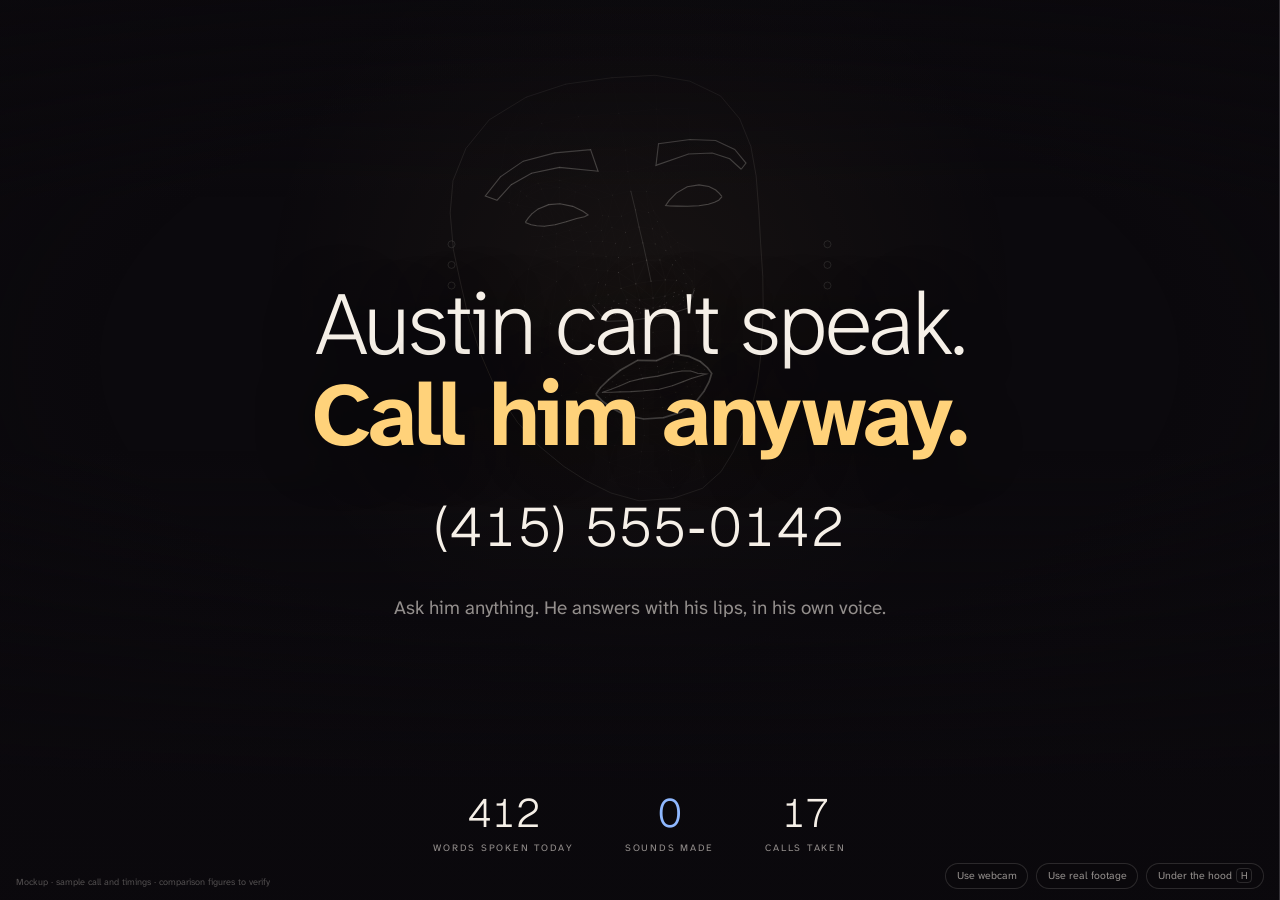
==== demo/dashboard/index.html @ f5fcdb2a "feat(call,scripts): bring the call service and dashboard into the repo; one-command launcher - call/" ====
<!doctype html><html><head><meta charset=utf8><meta name=viewport content="width=device-width,initial-scale=1"></head><body><title>Reclaim Call Console</title>
<meta name="claude:viewport-fit-sides" content="cover">
<link rel="preconnect" href="https://fonts.googleapis.com">
<link rel="preconnect" href="https://fonts.gstatic.com" crossorigin>
<link rel="stylesheet" href="https://fonts.googleapis.com/css2?family=Atkinson+Hyperlegible+Next:wght@200..800&family=Geist:wght@200..600&family=Atkinson+Hyperlegible+Mono:wght@300..600&display=swap">
<style>
/* Layout: a film frame built for three distances. 5 m: idle hook. 1 m: the caller's own words, then Austin's subtitles.
   Q&A: "Under the hood" slides the film left and opens the live pipeline. Grade warms cool → clay → gold as voice returns. */
@property --grade { syntax: "<color>"; inherits: true; initial-value: rgba(143,184,255,0) }
:root {
  --bg: #0b090d;
  --sheet: #131017;
  --text: #f6f0e8;
  --muted: rgba(246,240,232,.58);
  --dim: rgba(246,240,232,.3);
  --hair: rgba(246,240,232,.14);
  --lips: #8fb8ff;
  --claude: #e3876a;
  --voice: #ffd27a;
  --f-ui: "Atkinson Hyperlegible Next", "Atkinson Hyperlegible", system-ui, sans-serif;
  --f-num: "Atkinson Hyperlegible Mono", ui-monospace, Menlo, monospace;
  --f-fig: "Geist", "Atkinson Hyperlegible Next", system-ui, sans-serif;
  color-scheme: dark;
}
* { box-sizing: border-box }
html, body { height: 100% }
body { margin: 0; background: var(--bg); color: var(--text); font-family: var(--f-ui); font-size: clamp(12px, 1.5vh, 15px); line-height: 1.4; overflow: hidden }
.lab { font-size: .72em; letter-spacing: .18em; text-transform: uppercase; color: var(--muted) }
.mono { font-family: var(--f-num) }

.shell { position: fixed; inset: 0; display: grid; grid-template-columns: minmax(0, 1fr) 0fr; transition: grid-template-columns .8s cubic-bezier(.2,.8,.2,1) }
.shell.hood { grid-template-columns: minmax(0, 1.15fr) minmax(0, 1fr) }

/* film */
.frame { position: relative; overflow: hidden; min-width: 0; transition: --grade 1.4s ease }
.frame[data-phase="listen"] { --grade: rgba(200,205,220,.1) }
.frame[data-phase="lips"] { --grade: rgba(143,184,255,.42) }
.frame[data-phase="claude"] { --grade: rgba(227,135,106,.42) }
.frame[data-phase="voice"] { --grade: rgba(255,210,122,.48) }
#mesh, #footage { position: absolute; inset: 0; width: 100%; height: 100% }
#footage { object-fit: cover; filter: grayscale(1) contrast(1.15) brightness(.62); display: none }
.frame.video #footage { display: block }
.frame.video #mesh { opacity: 0 }
.grade { display: none }
.vignette { position: absolute; inset: 0; pointer-events: none;
  background: radial-gradient(120% 90% at 50% 40%, transparent 35%, rgba(11,9,13,.55) 70%, rgba(11,9,13,.96) 100%),
              linear-gradient(to bottom, rgba(11,9,13,.6), transparent 22%, transparent 50%, rgba(11,9,13,.94) 88%); }

.hud { position: absolute; inset: 0; padding: max(3.2vh, env(safe-area-inset-top, 0px)) 3.2vw max(3.4vh, env(safe-area-inset-bottom, 0px)) max(3.2vw, env(safe-area-inset-left, 0px));
  display: grid; grid-template-rows: auto minmax(0, 1fr) auto auto; transition: opacity .8s; padding-bottom: max(6.4vh, 44px) }
.shell:not(.hood) .hud { padding-right: max(3.2vw, env(safe-area-inset-right, 0px)) }
.top { display: flex; align-items: flex-start; justify-content: space-between; gap: 2vw }
.mark { display: flex; align-items: center; gap: .55em; font-weight: 800; font-size: 1.3em }
.mark svg { width: 1.2em; height: 1.2em }
.rec { display: flex; align-items: center; gap: .6em; margin-top: .7em; font-family: var(--f-num); font-size: .9em; color: var(--muted) }
.rec i { width: .55em; height: .55em; border-radius: 50%; background: #ff5d5d; animation: blink 1.6s steps(2) infinite }
@keyframes blink { 50% { opacity: .2 } }
.sound { text-align: right; display: grid; justify-items: end; gap: .45em }
.sound .meter { display: flex; gap: 3px; align-items: flex-end; height: 2.4vh }
.sound .meter i { width: 4px; height: 3px; background: var(--dim); border-radius: 1px }
.sound b { font-family: var(--f-fig); font-variant-numeric: tabular-nums; font-weight: 250; font-size: 3.4em; line-height: .9 }

/* caller: huge and verbatim while they speak (proof it is live), then steps back */
.caller { align-self: start; margin-top: 4vh; display: grid; gap: .6em; max-width: min(22ch, 19vw); transition: max-width .8s, margin .8s; position: relative; z-index: 3 }
.caller.hero { position: absolute; left: 50%; top: 44%; transform: translate(-50%, -50%); margin: 0; text-align: center; justify-items: center }
.caller .q { font-weight: 300; line-height: 1.18; font-size: clamp(17px, 2.9vh, 30px); min-height: 2.4em; transition: font-size .8s cubic-bezier(.2,.8,.2,1), color .6s; text-wrap: balance }
.caller.hero { max-width: none; width: min(72vw, 1100px); background: radial-gradient(closest-side, rgba(11,9,13,.92), rgba(11,9,13,.6) 70%, rgba(11,9,13,0)); padding: 6vh 4vw }
.caller.hero .q { font-size: clamp(34px, min(5vw, 8.6vh), 92px); letter-spacing: -.02em }
.caller .live { color: #8fd4a8 }
.caller .ctx { border-radius: 2px; transition: color .4s, box-shadow .4s }
.caller .ctx.lit { color: var(--claude); box-shadow: 0 .12em 0 var(--claude); font-weight: 600 }

.caller { grid-row: 2 }
.base { grid-row: 4 }
.subs { grid-row: 3; transition: opacity .5s; position: relative; display: grid; gap: 1.2vh; padding-bottom: 2.6vh; min-height: 0 }
.subs .lab { color: var(--lips); transition: color .6s }
.frame[data-phase="voice"] .subs .lab { color: var(--voice) }
.cap { font-size: clamp(32px, min(5.6vw, 10vh), 112px); line-height: 1.04; letter-spacing: -.025em; display: flex; flex-wrap: wrap; gap: .04em .26em; max-width: 17ch; min-height: 1.1em; text-shadow: 0 .04em .5em rgba(0,0,0,.6) }
.shell.hood .cap { font-size: clamp(28px, min(3.6vw, 8vh), 80px) }
.w { position: relative; color: var(--text); font-weight: 250; transition: opacity .5s, color .4s, font-weight .7s cubic-bezier(.2,.8,.2,1), text-shadow .4s }
.cap.spot .w:not(.target) { opacity: .14 !important }
.w.fix { color: var(--claude) }
.w.said { color: var(--voice); text-shadow: 0 0 .5em rgba(255,210,122,.35), 0 .04em .5em rgba(0,0,0,.6) }
.reel { position: absolute; left: -.4em; bottom: 100%; margin-bottom: .2em; padding: .35em .5em; border-radius: 6px; background: rgba(11,9,13,.88); z-index: 4; display: grid; gap: .12em; font-family: var(--f-num); font-weight: 400; font-size: max(13px, .2em); letter-spacing: 0; color: var(--muted); white-space: nowrap; text-shadow: none; transition: opacity .5s }
.reel span { display: flex; justify-content: space-between; gap: 1.2em; transition: opacity .4s, color .4s }
.reel span.pick { color: var(--claude) }
.reel span.out { opacity: .25; text-decoration: line-through }
.why { font-size: clamp(14px, 2vh, 19px); color: var(--claude); min-height: 1.4em; opacity: 0; transition: opacity .5s }
.why.on { opacity: 1 }
#arc { position: absolute; inset: 0; width: 100%; height: 100%; pointer-events: none; overflow: visible; z-index: 2 }

.base { display: grid; grid-template-columns: minmax(0, 1fr) auto; gap: 3vw; align-items: end; border-top: 1px solid var(--hair); padding-top: 1.6vh }
.ribbon { height: 5.4vh; min-height: 34px; position: relative }
.ribbon canvas { position: absolute; inset: 0; width: 100%; height: 100% }
.stats { display: flex; gap: 3vw }
.shell.hood .stats { display: none }
.stat { display: grid; gap: .35em; min-width: 8.5em }
.stat b { font-family: var(--f-fig); font-variant-numeric: tabular-nums; font-weight: 300; font-size: clamp(22px, 3.8vh, 38px); line-height: 1; font-variant-numeric: tabular-nums }
.stat b small { font-size: .4em; color: var(--muted); margin-left: .3em }
.stat .vs { font-size: .78em; color: var(--muted) }
.stat .vs em { font-style: normal; color: var(--text) }
.seg { display: flex; gap: 2px; height: 3px }
.seg i { height: 100%; width: 0; transition: width .5s cubic-bezier(.2,.8,.2,1) }
.origin { position: absolute; right: 3.2vw; top: 60%; max-width: 22ch; text-align: right; font-size: clamp(13px, 1.9vh, 18px); color: var(--muted); opacity: 0; transition: opacity .8s; pointer-events: none }
.origin b { display: block; color: var(--voice); font-weight: 600 }
.origin.on { opacity: 1 }
.shell.hood .origin { display: none }

/* idle hook */
.attract { position: absolute; inset: 0; display: grid; place-content: center; text-align: center; gap: 3.2vh; padding: 0 16px; transition: opacity 1s; z-index: 5 }
.attract.off { opacity: 0; pointer-events: none }
.attract h1 { margin: 0; font-weight: 250; font-size: clamp(40px, min(7vw, 11vh), 132px); line-height: 1.02; letter-spacing: -.03em; text-wrap: balance; text-shadow: 0 .05em .6em rgba(0,0,0,.7) }
.attract h1 b { font-weight: 700; color: var(--voice) }
.attract .tel { font-family: var(--f-fig); font-variant-numeric: tabular-nums; font-weight: 300; font-size: clamp(26px, 6vh, 64px); letter-spacing: .04em }
.attract p { margin: 0; color: var(--muted); font-size: clamp(14px, 2.1vh, 20px) }
.today { position: absolute; left: 50%; bottom: 5vh; transform: translateX(-50%); display: flex; gap: 4vw; white-space: nowrap }
.today div { display: grid; justify-items: center }
.today b { font-family: var(--f-fig); font-variant-numeric: tabular-nums; font-weight: 300; font-size: clamp(24px, 4.4vh, 44px) }
.today .z b { color: var(--lips) }
.frame.attracting .hud, .frame.ending .hud { opacity: 0 }

/* end-of-call card */
.end { position: absolute; inset: 0; z-index: 6; display: grid; align-content: center; justify-items: start; gap: 3.6vh; padding: 0 8vw; background: rgba(11,9,13,.88); backdrop-filter: blur(6px); transition: opacity .9s }
.end.off { opacity: 0; pointer-events: none }
.end h2 { margin: 0; font-weight: 250; font-size: clamp(30px, min(4.6vw, 8vh), 84px); letter-spacing: -.025em; line-height: 1.05; max-width: 18ch; text-wrap: balance }
.end h2 b { font-weight: 700; color: var(--voice) }
.totals { display: grid; grid-template-columns: repeat(4, auto); gap: 1vh 5vw }
.totals div { display: grid; gap: .3em }
.totals b { font-family: var(--f-fig); font-variant-numeric: tabular-nums; font-weight: 300; font-size: clamp(26px, 5vh, 52px); line-height: 1 }
.totals .z b { color: var(--lips) }
.totals .c b { color: var(--claude) }
.script { display: grid; gap: .8vh; font-size: clamp(14px, 2vh, 20px); max-width: 70ch }
.script p { margin: 0; color: var(--muted) }
.script p b { color: var(--voice); font-weight: 400 }
.script p em { font-style: normal; color: var(--claude) }

/* under the hood */
.sheet { min-width: 0; overflow: hidden; background: var(--sheet); border-left: 1px solid var(--hair) }
.sheet .in { height: 100%; overflow: auto; padding: max(3.2vh, env(safe-area-inset-top, 0px)) max(2.6vw, env(safe-area-inset-right, 0px)) 3vh 2.6vw; display: grid; gap: 2.6vh; align-content: start; min-width: 460px }
.sheet h3 { margin: 0; font-size: 1.25em; font-weight: 700; display: flex; justify-content: space-between; align-items: baseline; gap: 1em }
.sheet h3 span { font-weight: 400; font-size: .7em; color: var(--muted) }
.pipe { display: grid; grid-template-columns: repeat(5, minmax(0, 1fr)); gap: 0; position: relative }
.node { display: grid; gap: .3em; padding: 1.2vh .8vw; border-top: 2px solid var(--hair); transition: border-color .3s }
.node.on { border-color: var(--c) }
.node b { font-size: .95em; font-weight: 600 }
.node span { font-size: .75em; color: var(--muted) }
.node .ms { font-family: var(--f-num); font-size: 1.35em; color: var(--text) }
.block { display: grid; gap: 1vh }
.block .lab { color: var(--dim) }
.nb { display: grid; gap: .5vh; font-family: var(--f-num); font-size: .92em }
.nb div { display: grid; grid-template-columns: 1fr auto; gap: 1em; padding: .45em .7em; border-radius: 6px; background: rgba(246,240,232,.03) }
.nb div:first-child { background: rgba(143,184,255,.09) }
.nb em { font-style: normal; color: var(--muted) }
.io { display: grid; grid-template-columns: 1fr 1fr; gap: 1vw }
pre { margin: 0; font-family: var(--f-num); font-size: .8em; line-height: 1.5; color: var(--muted); background: rgba(246,240,232,.03); border-radius: 8px; padding: .9em 1em; white-space: pre-wrap; word-break: break-word }
pre:empty::before { content: "Waiting for this step"; color: var(--dim) }
pre .k { color: var(--text) }
pre .c { color: var(--claude) }
pre .v { color: var(--voice) }
pre .l { color: var(--lips) }
.emg { display: grid; grid-template-columns: repeat(2, 1fr); gap: 1vh 1vw }
.emg div { display: grid }
.emg label { font-size: .72em; color: var(--muted) }
.emg canvas { width: 100%; height: 3vh; min-height: 22px }

.ctrl { position: fixed; right: max(16px, env(safe-area-inset-right, 0px)); bottom: max(1.2vh, env(safe-area-inset-bottom, 0px)); z-index: 10; display: flex; gap: .6em; align-items: center }
.ctrl button, .ctrl label { font: inherit; font-size: .78em; color: var(--muted); background: rgba(11,9,13,.6); border: 1px solid var(--hair); border-radius: 999px; padding: .45em 1em; cursor: pointer }
.ctrl button:hover, .ctrl label:hover { color: var(--text) }
.ctrl button:focus-visible, .ctrl input:focus-visible + label { outline: 2px solid var(--lips); outline-offset: 2px }
.ctrl kbd { font-family: var(--f-num); border: 1px solid var(--hair); border-radius: 4px; padding: 0 .35em; margin-left: .4em }
.ctrl input { position: absolute; opacity: 0; width: 1px; height: 1px }
.campv { position: fixed; left: max(3.2vw, env(safe-area-inset-left, 0px)); top: 36vh; width: min(13vw, 200px); aspect-ratio: 4 / 3; object-fit: cover; border-radius: 10px; border: 1px solid var(--hair); transform: scaleX(-1); z-index: 10; background: #000; box-shadow: 0 0 0 1px rgba(143,212,168,.35) }
.ctrl .on { color: #8fd4a8; border-color: rgba(143,212,168,.5) }
.fine { position: fixed; left: max(16px, env(safe-area-inset-left, 0px)); bottom: max(1.2vh, env(safe-area-inset-bottom, 0px)); z-index: 10; font-size: .68em; color: var(--dim) }

@media (max-width: 860px) {
  body { overflow: auto } .shell { position: relative; min-height: 100%; grid-template-columns: minmax(0, 1fr) !important; grid-template-rows: 100vh auto }
  .shell:not(.hood) .sheet { display: none }
  .sheet .in { min-width: 0 } .pipe { grid-template-columns: repeat(2, minmax(0, 1fr)) } .io { grid-template-columns: minmax(0, 1fr) }
  .base { grid-template-columns: minmax(0, 1fr) } .stats { gap: 18px; flex-wrap: wrap } .origin { display: none }
  .totals { grid-template-columns: repeat(2, auto) } .today { gap: 24px }
  .ctrl { position: absolute } .fine { display: none }
}
@media (prefers-reduced-motion: reduce) { * { transition: none !important; animation: none !important } }
</style>

<div class="shell" id="shell">
  <div class="frame attracting" id="frame" data-phase="voice">
    <canvas id="mesh"></canvas>
    <video id="footage" muted loop playsinline></video>
    <div class="grade"></div>
    <div class="vignette"></div>

    <div class="hud">
      <div class="top">
        <div>
          <div class="mark"><svg viewBox="0 0 26 26" aria-hidden="true"><path d="M3 13c3-5 6-5 10 0s7 5 10 0" fill="none" stroke="#8fb8ff" stroke-width="2.4" stroke-linecap="round"/><path d="M3 13c3 5 6 5 10 0" fill="none" stroke="#ffd27a" stroke-width="2.4" stroke-linecap="round"/></svg>Reclaim</div>
          <div class="rec"><i></i><span>LIVE CALL</span><span id="clock">00:00</span></div>
        </div>
        <div class="sound"><span class="lab">Sound from Austin</span><div class="meter" id="meter"></div><b>0</b></div>
      </div>

      <div class="caller" id="caller"><span class="lab" id="callerLab">You, on the phone</span><div class="q" id="q"></div></div>

      <div class="subs" id="subs">
        <span class="lab" id="subLab">Austin, read from his lips</span>
        <div class="cap" id="cap"></div>
        <div class="why" id="why"></div>
        <svg id="arc"><path id="arcPath" fill="none" stroke="#e3876a" stroke-width="1.5" stroke-linecap="round"/></svg>
      </div>

      <div class="base">
        <div class="ribbon"><canvas id="ribbon"></canvas></div>
        <div class="stats">
          <div class="stat"><span class="lab">Latency</span><b id="lat">–<small>ms</small></b><div class="seg" id="seg"><i style="background:var(--lips)"></i><i style="background:var(--claude)"></i><i style="background:var(--voice)"></i><i style="background:var(--muted)"></i></div></div>
          <div class="stat"><span class="lab">Reply gap</span><b id="gap">–<small>s</small></b><span class="vs">typing device <em>~30 s</em></span></div>
          <div class="stat"><span class="lab">Words / min</span><b id="wpm">–</b><span class="vs">eye-gaze <em>~12</em></span></div>
        </div>
      </div>
    </div>

    <div class="origin" id="origin"><b>This is his own voice.</b>Rebuilt by Cartesia from 14 seconds of a 2019 birthday video.</div>

    <div class="attract" id="attract">
      <h1>Austin can't speak.<br><b>Call him anyway.</b></h1>
      <div class="tel">(415) 555‑0142</div>
      <p>Ask him anything. He answers with his lips, in his own voice.</p>
    </div>
    <div class="today" id="today"><div><b id="todayWords">412</b><span class="lab">words spoken today</span></div><div class="z"><b>0</b><span class="lab">sounds made</span></div><div><b id="todayCalls">17</b><span class="lab">calls taken</span></div></div>

    <div class="end off" id="end">
      <span class="lab">Call ended · <span id="endTime">01:12</span></span>
      <h2>You just talked with Austin for a minute. <b>He never made a sound.</b></h2>
      <div class="totals">
        <div><b id="eWords">0</b><span class="lab">words spoken</span></div>
        <div class="z"><b>0</b><span class="lab">sounds made</span></div>
        <div class="c"><b id="eFix">0</b><span class="lab">words chosen by Claude</span></div>
        <div><b id="eGap">–</b><span class="lab">avg reply, seconds</span></div>
      </div>
      <div class="script" id="eScript"></div>
    </div>
  </div>

  <aside class="sheet" id="sheet" aria-label="Under the hood">
    <div class="in">
      <h3>Under the hood <span>same call, live</span></h3>
      <div class="pipe" id="pipe">
        <div class="node" style="--c:var(--text)"><b>Phone</b><span>Twilio · Cartesia Ink</span><span class="ms">–</span></div>
        <div class="node" style="--c:var(--lips)"><b>Lips</b><span>Auto-AVSR · webcam 30 fps</span><span class="ms">–</span></div>
        <div class="node" style="--c:var(--claude)"><b>Claude</b><span>question + guesses</span><span class="ms">–</span></div>
        <div class="node" style="--c:var(--voice)"><b>Voice</b><span>Cartesia Sonic · clone</span><span class="ms">–</span></div>
        <div class="node" style="--c:var(--muted)"><b>Line</b><span>back to the caller</span><span class="ms">–</span></div>
      </div>
      <div class="block"><span class="lab">Lip reader, top guesses</span><div class="nb" id="nbest"></div></div>
      <div class="io">
        <div class="block"><span class="lab">Claude gets</span><pre id="cin"></pre></div>
        <div class="block"><span class="lab">Claude returns</span><pre id="cout"></pre></div>
      </div>
      <div class="block"><span class="lab">Cartesia request</span><pre id="tts"></pre></div>
      <div class="block"><span class="lab">Face muscles · 4 EMG channels · 1 kHz</span><div class="emg" id="emg"></div></div>
    </div>
  </aside>
</div>

<video id="camPrev" class="campv" muted playsinline hidden></video>
<div class="ctrl"><button id="camBtn" type="button">Use webcam</button><input type="file" id="file" accept="video/*"><label for="file">Use real footage</label><button id="hoodBtn" type="button">Under the hood<kbd>H</kbd></button></div>
<div class="fine">Mockup · sample call and timings · comparison figures to verify</div>

<script>
(() => {
  const $ = id => document.getElementById(id);
  const reduce = matchMedia('(prefers-reduced-motion: reduce)').matches;
  const sleep = ms => new Promise(r => setTimeout(r, reduce ? Math.min(ms, 80) : ms));
  const css = n => getComputedStyle(document.documentElement).getPropertyValue(n).trim();
  const C = { lips: css('--lips'), voice: css('--voice'), claude: css('--claude'), dim: css('--dim') };
  const esc = s => s.replace(/[&<>]/g, c => ({ '&': '&amp;', '<': '&lt;', '>': '&gt;' }[c]));
  const fit = cv => { const r = cv.getBoundingClientRect(), d = Math.min(2, devicePixelRatio || 1), W = Math.max(1, Math.round(r.width * d)), H = Math.max(1, Math.round(r.height * d)); if (cv.width !== W || cv.height !== H) { cv.width = W; cv.height = H; } const x = cv.getContext('2d'); x.setTransform(d, 0, 0, d, 0, 0); x.clearRect(0, 0, r.width, r.height); return { x, w: r.width, h: r.height }; };

  const SCRIPT = [
    { q: 'Hey Austin, did you pick up your {meds} today?', raw: ['I', 'got', 'the', 'bills', 'this', 'morning.'], conf: [.95, .9, .86, .34, .82, .88],
      at: 3, alts: [['pills', .31], ['bills', .34], ['mills', .12]], pick: 'pills', why: 'You said “meds”, so Claude chose “pills”.',
      nbest: [['i got the bills this morning', -4.1], ['i got the pills this morning', -4.3], ['i got the mills this morning', -6.0]], emo: 'content', tts: 'I got the pills this morning.',
      ink: 410, lat: [312, 381, 118, 152], gap: 1.6, wpm: 58 },
    { q: 'Nice. What did you {eat} for lunch?', raw: ['A', 'bureau,', 'it', 'was', 'amazing.'], conf: [.9, .29, .88, .91, .84],
      at: 1, alts: [['burrito', .27], ['bureau', .29], ['pirate', .08]], pick: 'burrito,', why: 'You asked what he ate, so Claude chose “burrito”. He laughs.',
      nbest: [['a bureau it was amazing', -5.2], ['a burrito it was amazing', -5.4], ['a pirate it was amazing', -7.9]], emo: 'happy', tts: 'A burrito, it was amazing! [laughter]',
      ink: 380, lat: [296, 402, 109, 148], gap: 1.5, wpm: 64 },
    { q: 'Anything you want to tell your {mom}?', raw: ['Tell', 'her', 'I', 'glove', 'her.'], conf: [.87, .9, .93, .33, .89],
      at: 3, alts: [['love', .32], ['glove', .33], ['of', .1]], pick: 'love', why: 'A message for his mom, so Claude chose “love”.',
      nbest: [['tell her i glove her', -3.9], ['tell her i love her', -4.0], ['tell her i of her', -6.6]], emo: 'content', tts: 'Tell her I love her.',
      ink: 395, lat: [288, 356, 121, 150], gap: 1.4, wpm: 61 }
  ];

  const shell = $('shell'), frame = $('frame'), cap = $('cap'), q = $('q'), caller = $('caller');
  let mouth = 0, speaking = false, voicing = false, voiceAmp = 0, callStart = 0, firstVoice = true;
  const N = 360, amp = new Float32Array(N), kind = new Uint8Array(N);
  $('meter').innerHTML = '<i></i>'.repeat(14);
  const EMG = ['A0 under chin', 'A1 left chin', 'A2 right cheek', 'A3 left cheek'];
  $('emg').innerHTML = EMG.map(n => `<div><label>${n}</label><canvas></canvas></div>`).join('');
  const emgH = EMG.map(() => new Array(140).fill(0));

  const toggleHood = () => { shell.classList.toggle('hood'); $('hoodBtn').setAttribute('aria-pressed', shell.classList.contains('hood')); };
  $('hoodBtn').addEventListener('click', toggleHood);
  addEventListener('keydown', e => { if ((e.key === 'h' || e.key === 'H') && !e.metaKey && !e.ctrlKey) toggleHood(); });

  // Face: MediaPipe's canonical face mesh (468 landmarks, 898 triangles, Apache-2.0, google-ai-edge/mediapipe).
  // Live build: these vertices ARE Austin's tracked landmarks, the pose comes from the transform matrix and the
  // expression from the 52 blendshapes. Here they are animated so the mockup moves the same way.
  // Model units ~cm. x>0 is Austin's left (viewer's right, front view). y up.
  const MV = [0,-3.41,5.98,0,-1.13,7.48,0,-2.09,6.06,-0.46,0.96,6.63,0,-0.46,7.59,0,0.37,7.24,0,2.47,5.79,-4.25,2.58,3.28,0,4.02,5.28,0,4.89,5.39,0,8.26,4.48,0,-3.71,5.86,0,-3.92,5.57,0,-3.99,5.22,0,-4.54,5.40,0,-4.75,5.53,0,-5.02,5.60,0,-5.37,5.54,0,-6.15,5.07,0,-1.50,7.11,-0.42,-1.47,6.45,-7.09,5.43,0.10,-2.63,2.04,3.85,-3.20,1.99,3.80,-3.78,2.04,3.65,-4.47,2.42,3.16,-2.16,2.19,3.85,-3.21,3.22,4.12,-2.67,3.21,4.09,-3.75,3.17,3.97,-4.16,3.06,3.72,-5.06,1.93,2.78,-2.27,-7.43,4.39,-4.45,2.66,3.17,-7.21,2.26,0.07,-5.80,2.35,2.20,-2.84,-0.72,4.43,-0.71,-3.33,5.88,-0.61,-3.92,5.44,-1.43,-3.50,5.50,-1.91,-3.80,5.03,-1.13,-3.97,5.19,-1.56,-4.08,4.84,-2.65,-5,4.19,-0.43,-1.09,7.36,-0.50,-0.48,7.44,-5.25,3.88,3.36,-1.72,0.97,4.56,-1.61,-0.94,5.81,-1.65,-0.61,5.58,-4.77,-0.70,3.53,-0.48,0.30,7.10,-3.73,4.51,4.55,-4.59,4.30,4.05,-6.28,6.62,1.43,-1.22,4.14,5.11,-2.19,3.10,4,-3.10,-4.35,4.10,-6.72,-4.79,-1.75,-1.19,-1.31,5.74,-0.73,-1.59,5.83,-2.46,-4.34,4.28,-2.20,-4.30,4.16,-4.99,4.80,3.75,-1.59,-1.26,5.46,-2.64,4.52,4.92,-2.76,5.10,5.02,-3.52,8.01,3.73,-5.60,5.72,2.72,-3.06,6.57,4.53,-5.72,4.25,2.83,-6.37,4.79,1.59,-0.67,-3.69,5.74,-1.26,-3.79,5.42,-1.73,-3.95,5,-1.04,-1.46,5.66,-2.32,-4.33,4.26,-2.06,-4.48,4.52,-2.15,-4.28,4.04,-0.95,-1.04,6.51,-1.47,-4.04,4.60,-1.02,-3.99,4.93,-0.53,-3.99,5.14,-0.77,-6.10,4.99,-0.70,-5.29,5.45,-0.67,-4.95,5.51,-0.63,-4.70,5.45,-0.58,-4.52,5.34,-1.54,-4.42,4.75,-1.62,-4.48,4.81,-1.73,-4.62,4.85,-1.84,-4.83,4.82,-2.37,-3.11,4.87,-7.54,-1.05,-2.43,0,-1.72,6.60,-1.83,-4.40,4.40,-1.93,-4.41,4.50,-0.60,-2.01,5.87,-1.41,-1.71,5.24,-0.66,-1.82,5.86,-2.34,0.57,4.29,-3.33,0.10,4.11,-1.73,-0.92,5.27,-5.13,7.49,2.66,-4.54,6.32,3.68,-3.99,5.11,4.47,-2.17,-5.44,4.46,-1.40,5.01,5.32,-1.62,6.60,4.92,-1.89,8.24,4.27,-4.20,2.24,3.38,-5.73,1.41,2.43,-1.86,2.36,3.84,-4.99,3.07,3.08,-1.30,1.42,4.83,-1.31,-0.67,6.42,-6.47,0.94,1.69,-5.26,0.95,2.97,-4.43,0.72,3.52,-3.30,0.86,3.87,-2.43,1.13,4.04,-1.82,1.47,4.22,-0.56,2.31,5.57,-6.34,-0.53,1.88,-5.59,3.21,2.69,-0.24,-1.46,7.07,-1.61,0.34,4.90,-7.74,2.36,-2.01,-1.39,1.85,4.45,-1.79,-0.98,4.85,-4.67,2.66,3.08,-1.33,-0.28,6.10,-7.27,-2.89,-2.25,-1.86,2.59,3.76,-0.92,0.07,6.67,-5,-6.14,1.89,-5.09,-7.18,0.71,-7.16,-0.81,-0.07,-5.84,-5.25,0.92,-6.85,3.66,0.72,-2.41,-8.26,4.12,-0.18,-1.69,6.57,-2.10,-0.16,4.57,-6.41,2.24,1.56,-3.67,2.36,3.64,-3.18,2.29,3.78,-2.20,-4.60,4.48,-6.23,-1.94,1.66,-1.29,-9.30,4.09,-3.21,-8.53,2.80,-4.07,-7.99,1.93,0,6.55,5.03,0,-9.40,4.26,-2.72,2.32,3.78,-2.29,2.40,3.70,-2,2.50,3.69,-6.13,3.40,2.04,-2.29,2.89,3.78,-2.72,2.96,3.87,-3.18,2.96,3.88,-3.67,2.93,3.72,-4.02,2.86,3.48,-7.56,4.11,-0.99,-4.02,2.48,3.44,0,-2.52,5.93,-1.78,-2.68,5.21,-1.22,-1.18,5.95,-0.73,-2.54,5.82,0,3.27,5.24,-4.14,-7,2.67,-3.31,-7.66,3.38,-1.31,-8.64,4.70,-5.94,-6.22,-0.63,-2,2.74,3.74,-0.90,1.24,5.75,0,-8.77,4.89,-2.31,-8.97,3.61,-6.95,-2.44,-0.13,-1.10,-4.46,5.12,-1.18,-4.58,5.19,-1.26,-4.79,5.24,-1.33,-5.11,5.21,-1.55,-5.82,4.76,-1.95,-4.18,4.43,-2.12,-4.14,4.56,-2.29,-4.05,4.58,-2.85,-3.67,4.48,-5.28,-2.24,2.86,-0.95,1.91,5.20,-1.31,3.10,4.23,-1.78,2.86,3.88,-1.85,-4.10,4.25,-5.44,-4.03,2.11,-0.77,3.18,4.86,-1.94,-6.61,4.52,0,1.06,6.77,-0.52,1.58,6.15,0,1.73,6.32,-1.25,0.23,5.68,0,-7.94,5.18,0,-6.99,5.15,-1,-6.93,4.98,-3.29,-5.38,3.80,-2.31,-1.57,4.59,-2.68,-6.11,4.10,-3.83,-1.54,4.14,-2.96,-2.27,4.44,-4.39,-2.68,3.64,-1.22,-7.83,4.97,-1.54,-0.14,5.20,-3.88,-6.04,3.31,-3.08,-6.81,3.81,-3.75,-4.50,3.73,-6.09,-3.21,1.47,-4.59,-4.73,2.98,-6.58,-3.94,0.07,-3.49,-3.20,4.13,-1.26,0.80,5.31,-1.13,-0.93,6.54,-1.44,-1.14,5.91,-0.92,-0.53,7,-1.76,3.53,4.33,-2.63,3.71,4.36,-3.39,3.72,4.31,-4.08,3.68,4.08,-4.62,3.47,3.65,-5.17,2.54,2.67,-7.30,0.76,-0.05,-4.71,1.65,3.11,-4.07,1.48,3.48,-3.27,1.47,3.73,-2.53,1.62,3.87,-1.97,1.86,3.96,-1.58,2.10,4.08,-7.66,0.67,-2.44,-1.40,-1.34,5.63,-0.88,0.66,6.23,-0.77,-0.97,7.08,-0.46,-1.33,6.79,-0.75,-1.07,6.80,-1.24,-1.59,5.48,-0.39,-1.41,6.96,-0.32,-1.61,6.51,-1.64,2.56,3.86,-1.26,2.47,4.20,-1.03,2.38,4.62,-4.25,2.77,3.32,-4.53,2.91,3.34,0.46,0.96,6.63,4.25,2.58,3.28,0.42,-1.47,6.45,7.09,5.43,0.10,2.63,2.04,3.85,3.20,1.99,3.80,3.78,2.04,3.65,4.47,2.42,3.16,2.16,2.19,3.85,3.21,3.22,4.12,2.67,3.21,4.09,3.75,3.17,3.97,4.16,3.06,3.72,5.06,1.93,2.78,2.27,-7.43,4.39,4.45,2.66,3.17,7.21,2.26,0.07,5.80,2.35,2.20,2.84,-0.72,4.43,0.71,-3.33,5.88,0.61,-3.92,5.44,1.43,-3.50,5.50,1.91,-3.80,5.03,1.13,-3.97,5.19,1.56,-4.08,4.84,2.65,-5,4.19,0.43,-1.09,7.36,0.50,-0.48,7.44,5.25,3.88,3.36,1.72,0.97,4.56,1.61,-0.94,5.81,1.65,-0.61,5.58,4.77,-0.70,3.53,0.48,0.30,7.10,3.73,4.51,4.55,4.59,4.30,4.05,6.28,6.62,1.43,1.22,4.14,5.11,2.19,3.10,4,3.10,-4.35,4.10,6.72,-4.79,-1.75,1.19,-1.31,5.74,0.73,-1.59,5.83,2.46,-4.34,4.28,2.20,-4.30,4.16,4.99,4.80,3.75,1.59,-1.26,5.46,2.64,4.52,4.92,2.76,5.10,5.02,3.52,8.01,3.73,5.60,5.72,2.72,3.06,6.57,4.53,5.72,4.25,2.83,6.37,4.79,1.59,0.67,-3.69,5.74,1.26,-3.79,5.42,1.73,-3.95,5,1.04,-1.46,5.66,2.32,-4.33,4.26,2.06,-4.48,4.52,2.15,-4.28,4.04,0.95,-1.04,6.51,1.47,-4.04,4.60,1.02,-3.99,4.93,0.53,-3.99,5.14,0.77,-6.10,4.99,0.70,-5.29,5.45,0.67,-4.95,5.51,0.63,-4.70,5.45,0.58,-4.52,5.34,1.54,-4.42,4.75,1.62,-4.48,4.81,1.73,-4.62,4.85,1.84,-4.83,4.82,2.37,-3.11,4.87,7.54,-1.05,-2.43,1.83,-4.40,4.40,1.93,-4.41,4.50,0.60,-2.01,5.87,1.41,-1.71,5.24,0.66,-1.82,5.86,2.34,0.57,4.29,3.33,0.10,4.11,1.73,-0.92,5.27,5.13,7.49,2.66,4.54,6.32,3.68,3.99,5.11,4.47,2.17,-5.44,4.46,1.40,5.01,5.32,1.62,6.60,4.92,1.89,8.24,4.27,4.20,2.24,3.38,5.73,1.41,2.43,1.86,2.36,3.84,4.99,3.07,3.08,1.30,1.42,4.83,1.31,-0.67,6.42,6.47,0.94,1.69,5.26,0.95,2.97,4.43,0.72,3.52,3.30,0.86,3.87,2.43,1.13,4.04,1.82,1.47,4.22,0.56,2.31,5.57,6.34,-0.53,1.88,5.59,3.21,2.69,0.24,-1.46,7.07,1.61,0.34,4.90,7.74,2.36,-2.01,1.39,1.85,4.45,1.79,-0.98,4.85,4.67,2.66,3.08,1.33,-0.28,6.10,7.27,-2.89,-2.25,1.86,2.59,3.76,0.92,0.07,6.67,5,-6.14,1.89,5.09,-7.18,0.71,7.16,-0.81,-0.07,5.84,-5.25,0.92,6.85,3.66,0.72,2.41,-8.26,4.12,0.18,-1.69,6.57,2.10,-0.16,4.57,6.41,2.24,1.56,3.67,2.36,3.64,3.18,2.29,3.78,2.20,-4.60,4.48,6.23,-1.94,1.66,1.29,-9.30,4.09,3.21,-8.53,2.80,4.07,-7.99,1.93,2.72,2.32,3.78,2.29,2.40,3.70,2,2.50,3.69,6.13,3.40,2.04,2.29,2.89,3.78,2.72,2.96,3.87,3.18,2.96,3.88,3.67,2.93,3.72,4.02,2.86,3.48,7.56,4.11,-0.99,4.02,2.48,3.44,1.78,-2.68,5.21,1.22,-1.18,5.95,0.73,-2.54,5.82,4.14,-7,2.67,3.31,-7.66,3.38,1.31,-8.64,4.70,5.94,-6.22,-0.63,2,2.74,3.74,0.90,1.24,5.75,2.31,-8.97,3.61,6.95,-2.44,-0.13,1.10,-4.46,5.12,1.18,-4.58,5.19,1.26,-4.79,5.24,1.33,-5.11,5.21,1.55,-5.82,4.76,1.95,-4.18,4.43,2.12,-4.14,4.56,2.29,-4.05,4.58,2.85,-3.67,4.48,5.28,-2.24,2.86,0.95,1.91,5.20,1.31,3.10,4.23,1.78,2.86,3.88,1.85,-4.10,4.25,5.44,-4.03,2.11,0.77,3.18,4.86,1.94,-6.61,4.52,0.52,1.58,6.15,1.25,0.23,5.68,1,-6.93,4.98,3.29,-5.38,3.80,2.31,-1.57,4.59,2.68,-6.11,4.10,3.83,-1.54,4.14,2.96,-2.27,4.44,4.39,-2.68,3.64,1.22,-7.83,4.97,1.54,-0.14,5.20,3.88,-6.04,3.31,3.08,-6.81,3.81,3.75,-4.50,3.73,6.09,-3.21,1.47,4.59,-4.73,2.98,6.58,-3.94,0.07,3.49,-3.20,4.13,1.26,0.80,5.31,1.13,-0.93,6.54,1.44,-1.14,5.91,0.92,-0.53,7,1.76,3.53,4.33,2.63,3.71,4.36,3.39,3.72,4.31,4.08,3.68,4.08,4.62,3.47,3.65,5.17,2.54,2.67,7.30,0.76,-0.05,4.71,1.65,3.11,4.07,1.48,3.48,3.27,1.47,3.73,2.53,1.62,3.87,1.97,1.86,3.96,1.58,2.10,4.08,7.66,0.67,-2.44,1.40,-1.34,5.63,0.88,0.66,6.23,0.77,-0.97,7.08,0.46,-1.33,6.79,0.75,-1.07,6.80,1.24,-1.59,5.48,0.39,-1.41,6.96,0.32,-1.61,6.51,1.64,2.56,3.86,1.26,2.47,4.20,1.03,2.38,4.62,4.25,2.77,3.32,4.53,2.91,3.34];
  const ME = [0,11,0,37,0,72,0,164,0,267,0,302,1,4,1,19,1,44,1,45,1,274,1,275,2,94,2,97,2,141,2,164,2,326,2,370,3,51,3,195,3,196,3,197,3,236,4,5,4,45,4,275,5,45,5,51,5,195,5,275,5,281,6,122,6,168,6,196,6,197,6,351,6,419,7,25,7,33,7,110,7,163,7,246,8,9,8,55,8,168,8,193,8,285,8,417,9,55,9,107,9,151,9,285,9,336,10,108,10,109,10,151,10,337,10,338,11,12,11,72,11,302,12,13,12,38,12,72,12,268,12,302,13,14,13,38,13,82,13,87,13,268,13,312,13,317,14,15,14,86,14,87,14,316,14,317,15,16,15,85,15,86,15,315,15,316,16,17,16,84,16,85,16,314,16,315,17,18,17,84,17,314,18,83,18,84,18,200,18,313,18,314,19,44,19,94,19,125,19,274,19,354,20,60,20,79,20,99,20,238,20,242,21,54,21,71,21,139,21,162,22,23,22,26,22,153,22,154,22,231,22,232,23,24,23,144,23,145,23,153,23,230,23,231,24,110,24,144,24,229,24,230,25,31,25,33,25,110,25,130,25,226,25,228,26,112,26,154,26,155,26,232,27,28,27,29,27,159,27,223,28,56,28,158,28,159,28,222,28,223,29,30,29,159,29,160,29,223,29,224,30,160,30,161,30,224,30,225,30,247,31,35,31,111,31,117,31,226,31,228,32,140,32,170,32,194,32,201,32,208,32,211,33,130,33,246,33,247,34,116,34,127,34,139,34,143,34,162,34,227,35,111,35,124,35,143,35,156,35,226,36,100,36,101,36,129,36,142,36,203,36,205,36,206,37,39,37,72,37,164,37,167,38,41,38,72,38,73,38,82,39,40,39,72,39,73,39,92,39,165,39,167,40,73,40,74,40,92,40,184,40,185,40,186,41,42,41,73,41,74,41,81,41,82,42,74,42,80,42,81,42,183,42,184,43,57,43,91,43,106,43,146,43,202,43,212,44,45,44,125,44,220,44,237,44,241,45,51,45,134,45,220,46,53,46,63,46,70,46,113,46,124,46,225,47,100,47,114,47,120,47,121,47,126,47,217,48,49,48,64,48,102,48,115,48,131,48,219,49,102,49,129,49,131,49,198,49,209,50,101,50,117,50,118,50,123,50,187,50,205,51,134,51,195,51,236,52,53,52,65,52,66,52,105,52,222,52,223,52,224,53,63,53,105,53,224,53,225,54,68,54,71,54,103,55,65,55,107,55,193,55,221,55,222,56,157,56,158,56,189,56,190,56,221,56,222,57,61,57,146,57,185,57,186,57,212,58,132,58,172,58,177,58,215,59,75,59,166,59,219,59,235,60,75,60,79,60,99,60,166,61,76,61,146,61,185,62,76,62,77,62,78,62,95,62,96,62,183,62,191,63,68,63,70,63,104,63,105,64,98,64,102,64,129,64,219,64,235,64,240,65,66,65,107,65,222,66,69,66,105,66,107,66,108,67,69,67,103,67,104,67,109,68,70,68,71,68,103,68,104,69,104,69,105,69,108,69,109,70,71,70,124,70,156,71,139,71,156,72,73,73,74,74,184,75,99,75,166,75,235,75,240,76,77,76,146,76,183,76,184,76,185,77,90,77,91,77,96,77,146,78,95,78,191,79,166,79,218,79,238,79,239,80,81,80,88,80,95,80,183,80,191,81,82,81,88,81,178,82,87,82,178,83,84,83,182,83,200,83,201,84,85,84,181,84,182,85,86,85,180,85,181,86,87,86,179,86,180,87,178,87,179,88,89,88,95,88,96,88,178,88,179,89,90,89,96,89,179,90,91,90,96,90,179,90,180,91,106,91,146,91,180,91,181,91,182,92,165,92,186,92,206,92,216,93,132,93,137,93,177,93,234,94,125,94,141,94,354,94,370,95,96,95,191,97,98,97,99,97,141,97,164,97,167,97,240,97,242,98,129,98,165,98,167,98,203,98,240,99,240,99,242,100,101,100,119,100,120,100,126,100,142,101,118,101,119,101,205,102,129,103,104,104,105,106,182,106,202,106,204,107,108,107,151,108,109,108,151,110,144,110,163,110,228,110,229,111,116,111,117,111,143,112,133,112,155,112,232,112,233,112,243,113,124,113,130,113,225,113,226,113,247,114,121,114,128,114,174,114,188,114,217,114,245,115,131,115,218,115,219,115,220,116,117,116,123,116,143,116,227,117,118,117,123,117,228,118,119,118,228,118,229,119,120,119,229,119,230,120,121,120,230,120,231,121,128,121,231,121,232,122,168,122,188,122,193,122,196,122,245,123,137,123,147,123,187,123,227,124,156,124,226,125,141,125,241,126,142,126,198,126,209,126,217,127,162,127,227,127,234,128,232,128,233,128,244,128,245,129,142,129,203,129,209,130,226,130,247,131,134,131,198,131,220,132,177,133,155,133,173,133,243,134,198,134,220,134,236,135,136,135,138,135,150,135,169,135,192,135,210,135,214,136,138,136,150,136,172,137,147,137,177,137,227,137,234,138,172,138,192,138,215,139,143,139,156,139,162,140,149,140,170,140,171,140,176,140,208,141,241,141,242,142,209,143,156,144,145,144,160,144,161,144,163,145,153,145,159,145,160,147,177,147,187,147,192,147,213,148,152,148,171,148,176,149,150,149,169,149,170,149,176,150,169,151,336,151,337,152,171,152,175,152,377,152,396,153,154,153,158,153,159,154,155,154,157,154,158,155,157,155,173,157,158,157,173,157,190,158,159,159,160,160,161,161,163,161,246,161,247,163,246,164,167,164,267,164,326,164,393,165,167,165,203,165,206,166,218,166,219,168,193,168,351,168,417,169,170,169,210,170,210,170,211,171,175,171,176,171,208,172,215,173,190,173,243,174,188,174,196,174,198,174,217,174,236,175,199,175,208,175,396,175,428,177,213,177,215,178,179,179,180,180,181,181,182,182,194,182,201,182,204,183,184,183,191,184,185,185,186,186,212,186,216,187,192,187,205,187,207,188,196,188,245,189,190,189,193,189,221,189,244,189,245,190,243,190,244,192,207,192,213,192,214,192,215,193,221,193,245,194,201,194,204,194,211,195,197,195,248,195,281,196,197,196,236,197,248,197,419,198,209,198,217,198,236,199,200,199,208,199,428,200,201,200,208,200,313,200,421,200,428,201,208,202,204,202,210,202,211,202,212,203,206,204,211,205,206,205,207,206,207,206,216,207,214,207,216,210,211,210,212,210,214,212,214,212,216,213,215,214,216,218,219,218,220,218,237,218,239,219,235,220,237,221,222,222,223,223,224,224,225,225,247,227,234,228,229,229,230,230,231,231,232,232,233,233,243,233,244,235,240,237,239,237,241,238,239,238,241,238,242,239,241,241,242,243,244,244,245,246,247,248,281,248,419,248,456,249,255,249,263,249,339,249,390,249,466,250,290,250,309,250,328,250,458,250,462,251,284,251,301,251,368,251,389,252,253,252,256,252,380,252,381,252,451,252,452,253,254,253,373,253,374,253,380,253,450,253,451,254,339,254,373,254,449,254,450,255,261,255,263,255,339,255,359,255,446,255,448,256,341,256,381,256,382,256,452,257,258,257,259,257,386,257,443,258,286,258,385,258,386,258,442,258,443,259,260,259,386,259,387,259,443,259,444,260,387,260,388,260,444,260,445,260,467,261,265,261,340,261,346,261,446,261,448,262,369,262,395,262,418,262,421,262,428,262,431,263,359,263,466,263,467,264,345,264,356,264,368,264,372,264,389,264,447,265,340,265,353,265,372,265,383,265,446,266,329,266,330,266,358,266,371,266,423,266,425,266,426,267,269,267,302,267,393,268,271,268,302,268,303,268,312,269,270,269,302,269,303,269,322,269,391,269,393,270,303,270,304,270,322,270,408,270,409,270,410,271,272,271,303,271,304,271,311,271,312,272,304,272,310,272,311,272,407,272,408,273,287,273,321,273,335,273,375,273,422,273,432,274,275,274,354,274,440,274,457,274,461,275,281,275,363,275,440,276,283,276,293,276,300,276,342,276,353,276,445,277,329,277,343,277,349,277,350,277,355,277,437,278,279,278,294,278,331,278,344,278,360,278,439,279,331,279,358,279,360,279,420,279,429,280,330,280,346,280,347,280,352,280,411,280,425,281,363,281,456,282,283,282,295,282,296,282,334,282,442,282,443,282,444,283,293,283,334,283,444,283,445,284,298,284,301,284,332,285,295,285,336,285,417,285,441,285,442,286,384,286,385,286,413,286,414,286,441,286,442,287,291,287,375,287,409,287,410,287,432,288,361,288,397,288,401,288,435,289,305,289,392,289,439,289,455,290,305,290,309,290,328,290,392,291,306,291,375,291,409,292,306,292,307,292,308,292,324,292,325,292,407,292,415,293,298,293,300,293,333,293,334,294,327,294,331,294,358,294,439,294,455,294,460,295,296,295,336,295,442,296,299,296,334,296,336,296,337,297,299,297,332,297,333,297,338,298,300,298,301,298,332,298,333,299,333,299,334,299,337,299,338,300,301,300,353,300,383,301,368,301,383,302,303,303,304,304,408,305,328,305,392,305,455,305,460,306,307,306,375,306,407,306,408,306,409,307,320,307,321,307,325,307,375,308,324,308,415,309,392,309,438,309,458,309,459,310,311,310,318,310,324,310,407,310,415,311,312,311,318,311,402,312,317,312,402,313,314,313,406,313,421,314,315,314,405,314,406,315,316,315,404,315,405,316,317,316,403,316,404,317,402,317,403,318,319,318,324,318,325,318,402,318,403,319,320,319,325,319,403,320,321,320,325,320,403,320,404,321,335,321,375,321,404,321,405,321,406,322,391,322,410,322,426,322,436,323,361,323,366,323,401,323,454,324,325,324,415,326,327,326,328,326,370,326,393,326,460,326,462,327,358,327,391,327,393,327,423,327,460,328,460,328,462,329,330,329,348,329,349,329,355,329,371,330,347,330,348,330,425,331,358,332,333,333,334,335,406,335,422,335,424,336,337,337,338,339,373,339,390,339,448,339,449,340,345,340,346,340,372,341,362,341,382,341,452,341,453,341,463,342,353,342,359,342,445,342,446,342,467,343,350,343,357,343,399,343,412,343,437,343,465,344,360,344,438,344,439,344,440,345,346,345,352,345,372,345,447,346,347,346,352,346,448,347,348,347,448,347,449,348,349,348,449,348,450,349,350,349,450,349,451,350,357,350,451,350,452,351,412,351,417,351,419,351,465,352,366,352,376,352,411,352,447,353,383,353,446,354,370,354,461,355,371,355,420,355,429,355,437,356,389,356,447,356,454,357,452,357,453,357,464,357,465,358,371,358,423,358,429,359,446,359,467,360,363,360,420,360,440,361,401,362,382,362,398,362,463,363,420,363,440,363,456,364,365,364,367,364,379,364,394,364,416,364,430,364,434,365,367,365,379,365,397,366,376,366,401,366,447,366,454,367,397,367,416,367,435,368,372,368,383,368,389,369,378,369,395,369,396,369,400,369,428,370,461,370,462,371,429,372,383,373,374,373,387,373,388,373,390,374,380,374,386,374,387,376,401,376,411,376,416,376,433,377,396,377,400,378,379,378,394,378,395,378,400,379,394,380,381,380,385,380,386,381,382,381,384,381,385,382,384,382,398,384,385,384,398,384,414,385,386,386,387,387,388,388,390,388,466,388,467,390,466,391,393,391,423,391,426,392,438,392,439,394,395,394,430,395,430,395,431,396,400,396,428,397,435,398,414,398,463,399,412,399,419,399,420,399,437,399,456,401,433,401,435,402,403,403,404,404,405,405,406,406,418,406,421,406,424,407,408,407,415,408,409,409,410,410,432,410,436,411,416,411,425,411,427,412,419,412,465,413,414,413,417,413,441,413,464,413,465,414,463,414,464,416,427,416,433,416,434,416,435,417,441,417,465,418,421,418,424,418,431,419,456,420,429,420,437,420,456,421,428,422,424,422,430,422,431,422,432,423,426,424,431,425,426,425,427,426,427,426,436,427,434,427,436,430,431,430,432,430,434,432,434,432,436,433,435,434,436,438,439,438,440,438,457,438,459,439,455,440,457,441,442,442,443,443,444,444,445,445,467,447,454,448,449,449,450,450,451,451,452,452,453,453,463,453,464,455,460,457,459,457,461,458,459,458,461,458,462,459,461,461,462,463,464,464,465,466,467];
  const TRACK = { n: 263, segs: {"quiet": [0, 51], "talk": [51, 172], "smile": [172, 263]}, fps: 15,
    p: '9P+6/qIA2P/C/0EB6P+G/6AApf9wAPQA0v/7/1kB0f9AAEYB2P/xALQAYv5GAYL/0P/KAZgAy/8tAqoAwv9TA3oA9v+g/pkA+v+G/oIA/P9y/lwAAgBK/lIAAgAm/lAABAD6/VYABwDQ/UIADQCW/fj/3v+j/yABsf+e/8UAsv1WAlj+Bv8aAdP/zf4QAcj/lv4NAbD/Uv4uAXX/NP8rAdn/eP7NAen/wv7KAfX/Qf67Ac7/Kf6eAa//Lv4DAVD/TP9T/ZL/S/5aAW3/ov0xASn+7/0vAQ7/5P74//j/uf/F/o4Ayf+F/nEAjf+q/l4Acv+O/isAp/98/lEAj/9y/iIAH/8o/rX/qf/A/zYBm//5/0sB4/26AZn/U/+gAB8AOf/P/4oAOf/z/3gAUv77/5X/n/86ACkBPv7+AR8AAv7lAeP/5/2/AuL+T//nAXMAB/+zAen/+P5t/qX/Gv6+/mL9Zf+s/3cAi/+b/4gAW/9b/rn/av9e/tD/6/0HAsP/Qf+x/2cAqf4LAlEAlv46Al8An/4qA/f/4/1rAmH/k/62AjAAy/3aAWP/u/0aAuP+v/+i/ocAmv+R/lsAgP+B/iwAdf+f/28AY/9d/sf/b/9J/ur/cf9f/tP/df/E/9AAmv9q/hMAsv9v/jEA0v9y/k0Awf+c/e//xv/Y/TcAx/8C/kcAzf8r/kAA1v9O/kMAnP9Y/gwAjP9H/g0Afv8y/hAAc/8c/gIAH//x/hUAxv0PABf95P+R/80Ai/9b/uv/fP9R/uz/kP+F/4YAWv+J/z0AjP+Q/4kAGf9/AP7/wP5OAN3/Nv/U/1MANv4DA3X/LP6VAsz/Kf4pAhMARv/3/c3/Lf88Ao8AKP++AnEAK/9FA1AAbP4VAZH/AP7UACP/T/88AdX/Cv56AXH/d/++AD4AT//o/80A0f2rANT+IP6kAFz/X/6NAJ3/xf6eAMn/FP++AOP/TP/ZAAAArf/rAJEA6v0bANv+5P1/AVD/w/+j/xgBVP9dADMAnP0+AVn9eP/xABEAOf/Q/xQANv5WAV//Uv8RALgA6P1s/yz9Tf9WAcb/dP8uAPwAgf4O/qf+j/7N/TX+xP0TAPb9Rv5u/lr+qv2yAXX+RP8Q/WX/z/+R/8cAJ/8uABIAzP0nAcj+l/4yAaz/xv4zAcL/ZP88/t3/B/6U/7/+rP+n/Ff/Ev8j/dj+1f5s/ZH+xf/CApYAJQCX/Hj/9v49Ac3/JP9KAcr/Qv9QAcX/x/2QAQz/FP+PAdf/3/6jAd3/qv6jAdP/ef6TAb3/Xv59AaP/mv3aAcr9d/46AZX/7f9C/5EASP8d/zsAYf+5/5EAoP88/4AA2f9HAY0Avv6u/eX+/v5j/SL/of/X/Kb/Vf40/sb9O/9tAc7/jf+XAJYAHADE/MT/Vv/c/CD/5f18//f9tf9S/ikApv86/igAmv8Z/isAk//z/R4Aev/C/eX/ff9p/vj/b/9u/vX/Y/90/vP/Bf+0/t//R/5r/0b/k//ZAGQAbf98AQAARv9+AeD/iP9l/u//Uf7I/tv+tP9LAVYAYv+Q/bb/1P93ABIBqP+mAMoA1f+sAOEAZ/9FAIkAFAAH/er/EQBU/e3/tf9i/df/6v4a/oP/Ef+a//3/If/N/Zn/oP6i/87/6f5R/+j/h/4z/5D/pP8Y/cv/Uf8oAFQAw/7v/Tn/B/+d/V3/v/5v/n3/IP4f/6T+if5z/jP/C/7v/gv+zv7x/sH/dP9+AGEAYv/N/9sASf+8/5QAcv/2/w8BKv/AAQ8AuP7gAREAX/7eAQEAJv7LAd3/Cv6oAa7/Gf5DAUL/q/2kAAv+Sv7oAHH/gP7XAJ//yf7cAML/D//wANX/Q/8FAeb/Zv8WAe//sf2pACP9Uv+o/3UAhf9eAMAAg//K/xIBqf+s//0AiP/B//QAZv+S/2MAsf+m/w4Bvv+X/8UAXv9QAdT/gP80Af7/l/8VAS0AUv5rAYv/JP59AYb/BgB1AAYBmgF5AQcAGACm/9MAlgKeAiH/7AA5ASkAKQE0AS4AZwE3AScAtQFhAQEAtgBEAR0AYAH9AVUAEgHvAUoAoAHzAUoAxAHZATUA7QE3Aej/8QBZ/cz/sgGRAfn/wwJwAfj+OwJnAbn/EAEPAE0AMwDP/qQALgCM/oMAbQC5/ooAlQCg/mYAWgCI/nYAfACC/lMABAE2/gAABwDG/0IBCwD+/1kBDgL1ATkAjACvAFcAmQDk/78AnAAGAK8AxwEfACMABwBBADsBfgEvApAA0gEdAm8AKwIDA5b/VgDwAZkA0ADPAS4AJwGC/gEArwLi/h7+bwC+/50ASQCp/5oAvgBu/gcAsABv/hQA7gFCAlcAngDF/5sAAwEqAp4ACwFbAq8ADwFWA2AADQKrAgQAEQHfAooAMQIXAgsAZQJdAp3/MQCr/pwAYgCf/oQAiQCR/mIAZACv/48AuABv/g4AqgBY/icAqgBv/hUAUQDV//QAcwB4/kIAVAB6/lUALAB4/mAAWgCj/QEASwDd/UsARAAG/lsAOwAx/lUAMQBQ/lYAdwBi/joAhgBU/jwAlwA+/kEApgAo/jYA2wAE/1oA9QJEAOv9jgBo/iUAmgBg/icARQCQ/5kAjACZ/2YASACb/5wA0wCVAEkAOgFrAEIAqADo/4sAqAE/AwgAmwHOAlAAkAFbAokA2gAB/goAaQBJArcAawDTAqEAaABcA4QAmQFFARQALwIHAcz/lwBQARIA9wG0AQwAWwDKAGsAcwD6//gAdwLgAJH/AQLUAPn/rgG1ACMANwG+ADAA3QDWADEAmQDsADsACQDxAKQAZgJIAJj/KgK5Afj/+f+n/yIBiQBtAGkA+AKAATL+YwAAAUAAsADj/0wAzgGOAfH/dQAjAOMA3wKY//X9mABpAQUAPwA5ABsB+QEh/jL/EgLd/cP+wwJFAMT+RwKK/v7+mgLzATr/CgEU/af/+P+V/8wAxABCAFQAcwJgAYP/XQFgASEAKgFcASkAuABO/h4AXQK8/3X/pgCo/Hz/YgEl/TP/swF0/QP/9gBgASUAxgBmARcApwBoAQgAWwLMAcL/0ACqASMABgHGATcAPgHNATwAcgHEATMAlAGxASMA1wIiAp7+gAFqARQApQAu/3AAbwDL/7YAOwBF/5YArAG8/VT/XwFp/Xn/nQDY/Mr/ZQJN/m7+qgCEARMAMACfALUACwHe/GT/sQKm/73+WQBb/ksAZwBC/kwAdgAg/lIAggD9/UYApADL/RAAlwB4/jQAogCA/jgArgCG/joABwHG/jQA+AGN/9z/MADiAIQAYgCLASgAlQCTARsAjAB0/ikAEQLl/nP/CQBOAW4AzQCY/ef/CACrANsAYwBUALAAcQBl/fD/TQEq/tv/5QCv/0IAFQHa/d//bAG9/zoAHAFn/z0AoAFP/woAjAAb/ez/igA5AIYAiwEA/qD/QgGo/az/cAGH/uf/UQJE/1D/xQGK/rH/kAIU/8b+SAEH/yQAWgCLAI0AYADf/wIBhwDP/8EAQQACAC4BnADTAUYADAEDAmIAbAEOAm0AswEDAl8A4QHlAT8A+wF6Ad7/ygLcAN7+yAEXAQAAhgEAARsAMgH+ACgA4wALASYApgAaASMAegAmASEA+wLlAPv9hwC7/6EANABpAN8ANADW/ysBGAC1/wsBNwDO/w0BewCj/4cACwCt/xoBCgCb/88AggBiAQkAVwBBASYAOQAfAU4ApgGgAREA1wG3ARQA9v+//qcA2f/E/0UB6v+F/6UAof+CAPUA0/8BAF0B0f9OAEgB1f8OAbMAbf5DAYP/y//NAZQAxv8sAqQAvf9kA2oA+P+m/p8A/P+P/ogA//99/mUAAwBP/lgAAwAr/lkABQD+/WEACADT/U8AEQCZ/QgA4P+i/yUBrf+e/8oAof1EAlj+/P4YAdP/x/4PAcj/k/4MAbH/VP4oAXb/KP8pAdj/g/6+Aen/x/6+AfT/TP6sAc//Mf6QAbD/Jf78AFL/RP9R/aT/V/5PAW7/lP0lASv+4/0iAQ//2P72//z/s//L/pUAw/+N/ncAf/+v/mUAY/+S/i8Am/+D/lYAgP94/iYAEv8o/rr/p//C/zsBmf///08B3/2yAZn/Rf+fACAALf/P/5AAK//z/34ARP73/5r/nP9GACwBRv77AR4ABf7fAeP/z/2yAt/+Tf/lAXAABv+qAef/6v5u/qv/IP66/m/9Wv+r/30Ah/+a/40ARP9d/rz/VP9g/tL/5/0DAsL/M/+x/20AsP4IAlAAnv44Al0Ajv4yA+//1f1jAmD/jv65AioAwv3QAWP/rf0NAuP+uf+p/o0Ajf+X/mEAcf+G/jAAa/+e/3UATP9f/sn/Xf9M/u3/XP9h/tX/bP/D/9YAjP9w/hkAp/94/jkAzf99/lYAv/+d/f//wf/Z/UQAwf8E/lIAx/8u/kkA0P9S/kgAjf9b/g8Afv9K/hIAb/80/hYAZP8c/ggAEv/y/hkAw/0HAB395v+R/9IAe/9f/u3/bP9U/u//kv+D/4wATv+J/0MAjP+O/48ADP98AP//s/5LAN//KP/U/1kAG/4BA2//H/6VAsn/Lv4nAhIAPP/2/dX/Lf86AosAIP/FAmkAHP9TA0UAbf4TAZH/8v3MACb/Qv86AdT/B/5vAXL/av/CAD4ARv/p/9IAw/2jANj+FP6gAF7/U/6LAJ//uv6cAMr/CP+8AOT/Qf/XAAEApP8CAZEA3f0WAOH+3P1zAVD/wv+j/x4BR/9cADUAkv0vAVr9bP/0ABEAKv/P/xgANv5KAV//R/8TALwA6/1n/zX9Qf9TAcT/bf80AAABfv4M/rX+kf7K/Ub+vP0NAPz9Q/5s/mf+nP2kAXX+P/8O/Xr/z/+R/8wAGf8sABUAvv0YAcr+mv40Aa3/w/41AcL/Uf8+/uD/+/2Q/8f+q/+m/G//D/8h/e3+1P5q/aP+wP/LAosAKACY/I7/7v49Ac3/GP9IAcr/NP9OAcT/vP2CAQ3/Dv98Adb/3v6GAd3/sv6DAdP/iP53Ab3/cP5oAaT/jP3IAcv9gP45AZb/7/9D/5YAPf8e/0EAV/+4/5YAnf88/4YA1P9hAYsAuv6s/fT++P5h/TT/oP/W/Lz/Wf4x/tb9MP9mAcz/g/+kAJcAIADE/Nj/Uv/b/Df/4f15/wD+qv9W/i0Am/89/i8Ajv8b/jQAh//z/ScAc//C/fD/a/9s/vv/XP9x/vj/T/93/vb/9/62/uP/Ov5o/03/iP/mAGQAZP97Af7/P/97Ad7/eP9o/vL/SP7F/uX+pf9gAVQAW/+P/cX/0/+MABMBov+9AMsA0//IAOEAXf9IAIsAGAAH/f3/FQBV/QAAsv9h/er/4P4Y/oz/A/+Z/wIAGP/M/aX/k/6g/9T/2/5Q/+3/ev4x/5f/ov8X/eD/Q/8nAFcAu/7u/UX///6b/Wz/tP5u/oT/Fv4c/67+gP5x/jz/Cv7s/hb+wP7w/sb/aP+CAGIAWf/N/+EAPv+7/5oAa//4/xQBJ/+8AQwAvv7ZAQ8Aaf7VAQAALf7BAd3/DP6eAa7/Ef43AUP/oP2bAA/+Q/7kAHL/d/7VAJ//v/7aAMP/BP/uANb/OP8DAeb/W/8VAe7/qf2dACf9Rv+o/3sAff9qAMIAfv/L/xgBpf+s/wMBgv/B//kAWv+S/2kArv+m/xQBu/+W/8oAU/9OAdP/df81Af3/iv8fAS0AYv5bAYz/J/5wAYb/CACIAAcBiwF2Afn/HwCm/9YAmAKUAgP/7gA4ASAAJQE0ASQAYAE3ARsAqQFdAfP/uwBDARUAUQHrAUkABgHhAT4AkAHiAT0AtQHKASYA6QE0Adv/AAFa/df/ogGHAer/vgJsAeL+OAJhAaj/HwEPAEsAPQDW/qgAOgCW/ogAgwDB/owAtACp/mcAcACS/ngAmwCM/lQAHwE9/gAADADI/0YBEAAEAFwBAQLtAScAmACxAFQArQDn/8AAsAAJAK8A1AEgABwACgBOADwBbQEpAoIAwwEVAl4AOQL9Anf/TQDuAZIAyADFASMARAGK/gEApgLh/hj+gAC//58AUgCo/54A8AB5/gYA3wB6/hMA4QE8AkQAswDI/5wA9AAlApMA/ABZAqIAGgFgA0cADAKnAuz/CAHiAncAJwIOAvf/YgJVAoP/PACy/qAAeQCo/oYAqACa/mMAdACw/5EA6QB6/g0A0QBi/icA2AB5/hQAXgDV//YAkACC/kMAaQCG/lkAOACD/mcAZQCm/Q8AVwDi/VYATgAL/mQARQA3/lsAOwBX/loAkgBs/joAogBe/j0AtABH/kIAxAAw/jcA8gAK/1oA6QJCANr9sgBz/iQAvwBq/icASACP/50AnwCc/2gATQCa/58A3wCUAEUARAFqAD4AvgDr/4wAuwE+A+z/mQHOAjoAgAFZAnkA7wAH/gwAXABHAq8AZwDaApIAcABtA3AAjgFEAQcAMgIFAb3/mwBOAQoA7AGqAfv/ZQDQAGgAgQD9//kAewLeAIL/BALTAO3/sgG1ABkAOwG9ACkA4wDVACwAnwDsADYADAAJAaMAbgJHAIv/IQKwAeX//f+n/yYBmABvAGgA7AJ7ARr+aQAEATwAxgDm/00AwgGEAeL/hAAmAOQA0wKX/+n9nQBnAfz/RwBBABwBAgIi/jL/FALe/cP+vwJDALb+TAKL/vz+lgLtASL/FwEW/bL//f+V/9EA1ABCAFMAcwJaAXH/UQFhARUAJQFeAR4A4QBY/h4AZgK8/2z/rgCq/I7/bAEn/Tr/ugF1/Qb/9QBgARsAygBkAQ4ArQBmAf//VQLDAa7/0QCWARkAAgGoAS0AMgGtATAAYwGoAScAgwGcARUA0QIaAoL+cgFpAQcAuQAz/3EAfgDM/7gARABG/5oAuAG+/Vb/bAFq/YD/pgDZ/Nv/YgJN/mz+rQB9AQkANwCuALQAFQHg/HH/rQKm/7P+awBj/k0AeQBK/k8AigAo/lYAlwAE/koAtQDP/RcAvwCB/jQAywCJ/jcA2ACQ/joAIgHO/jMACAKN/9f/NgDwAIEAYwCKASAAkwCPARIAsQB8/ikAHgLm/nD/EwBkAWkA3QCa/fD/CgDDANsAbwBZALAAfABm/QAAYAEv/tv/+gCy/0IAJwHd/eL/fAG+/zkAMAFr/zwAsgFR/wgAlgAc/fz/mwA7AIYAmgED/qH/UQGq/bH/hAGN/uf/WgJE/0r/1AGN/rD/jwIU/7/+XgEN/yMAZgCRAIwAbQDh/wQBmQDQ/8IASgAGAC8BlQDOATwA/gD5AVYAXAEDAl8AowH3AVAA0wHaAS4A9QFyAc7/xQLaAMz+xAEVAfP/hQH/ABAAMwH9AB8A5wAKAR8AqwAZARwAfgAmARsA7wLiAOb9mgC9/6MAOgB2AOAAPADY/y4BIAC1/w8BQADO/xABjACl/4kAEgCt/x4BEQCb/9MAhQBhAQEAXABDASAAPwApAUoAlQGRAQMAyQGrAQQA/P/F/qgA3f++/0gB7f+B/6gAov+DAPcA1v/9/2AB1P9MAEsB1f8RAbMAav49AYX/y//JAZQAxv8oAqQAu/9pA2oA/v+r/p8AAgCU/okABQCC/mYACQBa/lsACgA3/l0ADQAK/mYAEADe/VYAGACh/REA4/+d/ygBrf+a/80Alv0+Aln++v4bAdT/xv4SAcn/kv4NAbP/UP4gAXj/JP8qAdn/gP6xAev/w/6yAfT/Sf6gAdH/Lv6FAbL/IP72AFX/Rv9T/az/VP5CAXH/jv0eAS7+3f0bARP/1P7y////s//Q/pcAxP+S/ngAeP+1/mcAWP+Y/jEAlP+J/lcAdf99/iYADf8r/rz/qf+8/z8Bm//7/1IB2/2qAZ7/Qv+dACEAKP/N/5QAJf/x/4EAP/7y/57/nf9EADABRf7zASEAAv7WAeb/xP2tAuD+Tv/eAXEAAv+gAef/4v5x/qz/Hf63/nP9Vv+o/4AAhf+X/5AAM/9i/rz/Q/9l/tL/5P39AcX/Lf+v/3EAsP7/AVEAnv4zAl8Ahv40A/D/zf1dAmH/jf65AisAvf3JAWf/pP0GAuX+uf+u/o4Ahv+d/mIAZv+L/jEAZ/+b/3gAO/9k/sn/UP9R/u7/S/9m/tX/bP++/9oAgv91/hkAof9+/joAzv+C/lcAxf+j/QgAxf/i/UsAxP8O/lgAyf85/k0A0f9c/ksAg/9i/hAAdP9R/hQAZf86/hkAW/8i/gsADf/0/hsAvf0BACH96f+M/9QAbv9l/u3/X/9a/vD/kf+A/48ASf+J/0YAiv+L/5IACP95AAAAsP5GAOL/Iv/T/1wAEf7+AnD/G/6TAsr/Lf4jAhQAO//7/dn/L/80AowAIP/FAmkAF/9YA0UAa/4QAZT/7f3HACr/Pv86AdT/Av5mAXX/aP/BAD8ARP/l/9YAvv2dAN3+D/6bAGL/UP6HAKL/t/6aAMz/Bf+6AOX/Pv/XAAEApP8FAZIA2f0QAOX+1/1rAVT/xP+d/yEBQ/9bADYAiv0pAV39af/1ABIAI//O/xsAMv4/AWL/RP8QAMAA5/1i/zn9Ov9RAcX/bf8xAAMBff4M/rr+kf7K/Uv+uv0HAAD+Qv5q/mv+lP2eAXj+Qv8Q/YL/0f+M/84AFP8pABcAt/0SAc/+mf43Aa7/wv45AcP/Rf9D/uH/+f2L/8v+sP+s/Hf/Ef8i/fT+1v5q/an+wP/MAosALgCe/Jb/6/5BAc3/E/9KAcr/Lv9OAcT/tf16ARH/DP9rAdb/3v5uAd7/s/5pAdX/iv5eAcD/cP5TAab/g/3CAc39fv45AZj/8/9C/5gAOv8g/0QAVP+z/5oAnf88/4kA1P9lAYsAuv6s/fr++v5h/Tr/pf/b/MX/WP4w/tr9K/9eAc3/gv+kAJgAJgDK/OH/Vv/e/D//4P10/wT+pf9e/i8Al/9F/jMAjP8i/jgAhf/6/SwAdv/H/ff/Xv9y/vv/Tv92/vj/Qv99/vf/8P63/uT/Nf5j/1H/hv/mAGUAYP96Af7/O/92Ad7/bP9t/vL/Rf7D/un+of9jAVQAXf+S/c3/1P+OABUBov/AAMwA1P/MAOIAWv9HAI0AHwAN/QYAGwBb/QoAtv9m/fT/3v4a/o///P6Y/wUAGP/N/ar/jv6c/9j/1f5P//D/dP4t/5r/pv8b/en/Pv8mAFoAuv7u/Ur/AP+c/XL/r/5v/of/FP4Y/7L+ff5x/kD/Cv7p/hr+uf7w/sn/Zf+CAGQAWP/I/+UAOv+4/54Aa//0/xgBJf+0AQ0AvP7OARAAZ/7LAQIAKv63Ad//CP6VAbD/DP4vAUb/m/2UABP+P/7eAHX/dP7SAKL/vP7aAMT/Af/tANb/Nf8DAeb/V/8VAe//ov2XACn9Qf+l/38Aff9pAMQAf//F/xsBpf+n/wYBg/+7//wAVv+R/2wAsP+g/xcBvP+S/80ATf9OAdP/cf82Af3/h/8hAS0AYP5KAY//Iv5lAYn/CgCKAAcBhgF1AfP/JACj/9gAkAKSAvj+6wA+ARsAIgE6AR8AXAE8ARUAqAFcAez/uQBIAREASwHhAUUABQHWAToAiQHZATcArgHDASAA6AE0AdP/BgFg/dv/ngF/AeP/tQJrAdb+NQJfAZ//IwESAEkARwDc/qgARQCc/ogAkgDI/o0AxwCw/mUAfwCY/ngArQCS/lIAKQFD/v7/EQDD/0gBFAABAF4B/AHoASAAmgCyAFIAtADo/8AAtgALALAA1gEjABUADgBMAD4BZQEhAn4AvAEOAlkAMgL6Am//SwDnAZEAyQC+ASAATwGQ/v3/ngLj/gv+hwC+/58AWQCn/58ACQGB/gEA+QCC/g8A2wE3Aj4AuwDK/5wA7QAcApEA9QBTAqAAFgFkA0MACAKjAuT/BQHjAnQAIgIJAvD/XAJRAnr/RwC4/qAAiACu/oYAuwCh/mEAewCw/5EAAwGB/ggA5wBr/iQA8gCB/g8AYwDS//cAowCJ/kIAeACM/lkAQgCJ/mcAbACt/RcAYQDs/VsAWQAX/mgAUABE/l4ARQBj/lsApgB2/joAtQBo/j0AxgBQ/kMA1gA5/jgA/AAQ/1gA3gJCAMr9yQB7/iEA1gBz/iQATwCO/58ApwCf/2gAVACZ/6EA4QCWAEIARwFsADkAxQDu/4wAtQE/A+X/lgHOAjQAeAFTAnUA9wAN/gwAWQBBAq4AZgDcApAAbgByA28AiwFIAQEALwIHAbT/mwBSAQcA6gGmAfT/ZgDRAGcAhwD7//kAdQLgAHf/AgLXAOX/sgG5ABIAPAHAACQA4wDYACgAnwDuADMADQAOAaMAaQJKAID/HQKtAd3/AQCi/ygBmwBxAGYA4gJ6AQz+agAHATkAzADp/0wAwgF/Adv/iQAnAOQAyAKY/9r9ngBqAfj/SwBAAB0BAwIn/i7/EgLi/b/+tQJGAKj+SwKP/vP+jwLrARf/GwEc/bb/AQCR/9MA2ABEAFEAbgJZAWb/TAFnAQ8AIAFlARkA9wBg/hwAYgK//2H/sgCw/JP/bQEs/Tv/ugF6/Qb/8wBmARcAyQBqAQoArQBqAfz/UALAAaX/zgCGARUA/gCPASkALAGRASsAWgGOASEAegGIAQ8AxwIYAnX+bAFuAQAAwQA4/3EAhQDK/7gASwBH/5sAuQHD/Vb/bwFw/YH/rADf/OH/XQJQ/mP+rQB4AQUAOQCwALQAGAHm/HT/pQKo/6X+ewBv/k0AiABV/lAAmAAz/lcApAAN/kwAvADW/RoA1QCI/jAA4QCR/jMA7QCX/jUALAHU/i8ACQKR/8//NwDyAIEAYwCLAR4AlACOAQ4AxwCE/iYAHwLq/mj/EgBoAWkA4wCg/fX/DADHANsAcwBaALAAgwBs/QgAZgE0/tv/AQG2/0EALQHj/eP/gQHC/zUANwFv/zkAtwFV/wMAnQAi/QMAoAA9AIYAngEI/qD/VgGw/bL/jAGS/uP/WAJI/0D/2AGS/qv/igIX/7P+ZgES/x8AaACTAIsAcgDe/wUBoADQ/8MATwADADEBlQDJATkA+wDxAVIAVQH7AVsAnAHxAUoAzgHUAScA9AFvAcf/vALaAL7+xAEXAez/hAEDAQkAMgECARoA5gAOARoAqwAdARkAfgApARkA5QLiANf9ogC+/6MAPQB3AOAAQQDU/y8BJQCw/xEBRQDJ/xEBlACm/4oAFwCo/yABFQCX/9UAhgBkAf7/XABGAR4AQAAsAUkAjgGDAf3/xgGlAf3/BQDT/qgA5v+4/0sB9f9+/6oAp/+AAPoA4P/4/2MB3P9JAE4B1/8RAbQAY/41AYr/y//DAZQAxf8fAqQAt/9oA2oABwC7/qAACwCl/ooADQCV/mcAEQBn/lwAEgBG/mAAFQAb/moAGADw/VwAHgCs/RkA7P+W/ysBs/+V/9AAhv0zAl/+9/4QAdb/wv4HAc3/jf4CAbj/S/4YAX7/Iv8eAdr/ff6pAe7/wv6rAfX/Rv6UAdX/Kf54Abf/G/7rAFv/SP9M/bX/Tf49AXb/g/0RATb+1f0OARr/0f7r/wUAt//c/pgAyP+i/nkAdv/A/mgAT/+h/jIAk/+X/lgAbv+J/iYACv8u/r7/sv+1/0MBo//1/1cB1/2dAaX/QP+YACMAKf/I/5kAJv/t/4YAOP7p/6b/pP9AADQBRf7mASYAAf7KAe3/tP2fAuX+Tv/RAXEAAf+ZAef/3f5z/q7/EP6q/nz9WP+j/4QAiP+U/5MAKP9q/r3/OP9u/tL/4P3wAcz/LP+s/3YAsv7yAVMAn/4mAmEAfP4xA/L/xP1PAmj/iv6yAi4At/29AXD/mv36Aez+vv+8/o8Ahf+q/mMAXv+W/jEAaf+Y/3sAMP9s/sn/Rv9a/u7/Qf9v/tX/cP+3/94Ae/+C/hoAoP+O/jsA0f+T/lkAyv+s/RAAyv/z/VEAyv8d/lwAzv9G/lAA1f9o/k0Aff9s/hEAb/9b/hYAYf9E/hsAVv8s/g0ADP/0/hwAs/30/yn98f+H/9cAZP9t/u3/Vf9j/vD/l/99/5IASP+H/0oAj/+I/5UABf9yAAUArP4/AOn/If/P/2EABP73AnT/E/6LAs//LP4VAhkAPP/+/dz/L/8nAo0AHP/BAmoADv9WA0YAZf4HAZr/5f27ADH/PP8vAdX//f1aAXz/Zv++AEEASP/f/9sAtP2QAOb+Cv6RAGr/Tf5+AKj/tv6RANH/BP+yAOj/Pf/QAAMApP8EAZMAz/0EAO/+0f1fAVv/zP+W/yQBQv9WADoAfP0cAWT9aP/wABMAIf/L/x8ALP41AWj/R/8LAMQA2/1U/0L9Of9GAcX/c/8tAAgBdP7//cL+h/68/VT+r/35/wr+N/5d/nX+iv2SAX/+Q/8H/Y3/2P+H/9EAEv8kABsArv0GAdf+k/4sAbP/vv4uAcf/O/9L/uL/7v1//9X+tP+m/IL/D/8V/f7+0P5c/bL+vP/KAosANACd/KD/6f41AdD/Ef8+Acz/Lf9CAcT/rf1vARj/B/9tAdf/1/57Ad//qf56Adf/fv5qAcP/Zf5YAar/df22AdP9d/4vAZ3/+/9D/5kAOv8g/0YAVv+u/54Aov88/4sA1P9jAYsAtP6g/QL/9/5V/UT/qf/V/ND/TP4i/uP9Kf9WAc3/hP+iAJoALADJ/Or/V//U/Ev/1f1n/w7+pP9p/jEAl/9R/jYAjf8v/jwAh/8H/jAAef/N/fz/VP98/vv/RP+A/vn/OP+F/vf/7P65/ub/K/5Z/1r/hv/lAGYAX/9yAf7/Ov9tAd7/Yv94/vP/Ov63/vL+nf9eAVQAX/+R/dT/2v+LABcBpf+9AM0A2P/KAOMAXf9DAJEAJQAO/RAAIQBh/RIAu/9p/f3/3P4X/pP/+v6U/wkAGP/K/bD/iP6U/9//0/5K//T/bP4l/6H/q/8Y/fT/Pv8iAF4Atv7m/VD//v6U/Xr/q/5t/ov/Cf4M/7v+dv5p/kf//v3c/iT+tP7t/s3/Zv9+AGYAXf/C/+oAO/+z/6MAcv/t/x0BJf+pAQ0AvP7CAREAZv6+AQUAKP6rAeX/Bf6JAbf/Bv4iAU3/kf2HABz+O/7VAHv/cf7IAKf/uv7QAMj/AP/kANn/M//6AOf/Vv8NAe//lf2KADH9Qf+i/4MAgP9mAMgAhv++/yABrP+g/woBif+0/wEBVv+P/3AAt/+a/xoBwv+N/9AATf9DAdP/cP8wAf3/hv8dAS0AV/5KAZP/Hv5ZAY//DwCIAAgBgAFzAen/LwCg/9oAiAKTAun+6AA2ARUAHwE0ARgAWQE4AQ0AoQFaAeL/tAA+AQwAQwHhATwA/ADWATMAgAHYAS4ApgHBARcA4QE0Acj/DAFm/d7/lgGBAdn/rQJvAcX+LgJgAZL/JgEUAEYAUwDr/qgAUACu/ogAoADa/osA1gDD/mAAjACs/ncAvQCn/k4AMgFT/vn/GwC+/0sBHQD9/2AB9AHiARYAmgCyAE8AuwDo/8AAvAAMAK8A2QEqAA4AFQBKAEABXAEZAngAswEHAlEALAL7AmH/SADdAY8AwAC6ARoAWQGh/vX/nQLp/v79kQC+/58AYgCn/6AAGAGU/vj/CAGU/gYA0wExAjUAwwDN/5wA5gASAo0A7QBJApwAEwFoAzwAAQKhAtr//wDjAm8AGgIFAuX/VAJQAm3/UwDJ/qAAlgDB/oQAygC0/l0AhQCx/5IAEgGV/gAA9QB8/h4AAAGT/ggAbQDO//cAsQCd/kAAhACh/lgATQCd/mgAcgC6/R0AaQAA/l8AYgAp/moAWgBT/l8AUABv/lsAswCF/jYAwQB4/jsA0gBh/kIA4QBL/jYABQEZ/1IA1QJIALr91gCM/hsA5ACE/h8AVgCN/6AArwCj/2gAXACY/6IA4QCWAD4ARwFvADUAywDw/4sAsgFDA9v/kAHPAiwAcAFNAm4A/wAb/gsAVgA2AqwAYgDbAo4AawBzA2sAhwFFAfj/KQIJAaj/lQBIAQIA4QGjAen/ZwDRAGUAjgD5//kAcALlAGn//QHZANr/rgG7AAoAOAG/AB4A4ADVACMAnADrADAADgAMAaMAZwJSAHP/FgKrAdH/CwCc/ysBnQBxAGQA2AJ/Afn9ZwADATcA0gDt/0sAugF/AdD/jwAlAOQAwgKe/8z9lQBfAfP/UQA+AB4BCgIv/if/FwLo/bn+sAJMAJn+UQKX/ur+hgLtAQj/IQEg/br/CgCN/9UA2wBFAE8AZwJbAVj/SQFhAQcAHgFdARIABAFy/hUAZQLH/1b/twCz/Jv/cQEx/Tz/vgF//QT/7gBdARAAwgBfAQQApQBfAfb/SQLAAZf/yACOAQ8A+ACmASEAKAGtASMAVgGnARgAdQGYAQYAvQIcAmT+aAFpAff/ygA+/3AAjgDJ/7kAVABK/5sAvwHK/VP/dAF1/YH/sQDi/On/YAJW/ln+pgBzAf//PACwALQAHAHp/Hj/owKw/5j+hwB8/k0AkwBl/lEAogBE/lgArQAg/k0AwgDk/RwA5QCc/ioA8QCk/iwA/QCr/i4AOAHh/icADwKZ/8f/OQDzAIAAXgCEARoAjACGAQkA1gCX/iAAJwLz/mD/EwBlAWcA6QCp/ff/EADFANsAdgBaALAAiQB0/Q8AbQFB/tb/BgG6/z8AMwHt/eP/hgHH/zEAPgF1/zUAvwFd//3/pAAl/QoApAA9AIUApAES/p3/WwG4/bP/lAGf/tz/XQJQ/zb/4QGd/qX/iwIe/6j+cAEc/xkAawCTAIkAewDa/wUBqQDQ/8MAWAD//zIBjgDBATUA8wDrAU0ATAH1AVQAlAHrAUIAxgHQAR4A6wFuAbv/tQLgAK7+vgEXAeL/fwECAQEALgH+ABMA4gAIARUApgAWARUAegAjARUA2wLnAMX9qwDA/6MAQgB2AOAASwDP/zEBLwCs/xMBTwDE/xIBnQCp/4oAIQCj/yMBIACT/9cAfgBaAfr/WABAARsAPgApAUcAhwGMAfL/vgGjAfT/CQDV/qkA6v+2/04B9/9+/6wAqf9+APwA4//2/2UB3v9HAE8B2P8PAbQAYP4vAY3/y//BAZMAxP8cAqMAtP9jA2YADAC//qAADwCs/ooAEQCe/mkAFQBr/l4AFgBN/mMAGQAl/m4AHAD9/WIAIQC2/SEA8P+V/y0Btf+T/9IAfP0oAmL++P4KAdj/wv4AAc//jP77ALv/SP4TAYL/JP8aAdr/e/6rAe//wf6uAfb/Q/6VAdj/Jv53Abr/Gf7lAF//Sf9L/b//Sf47AXn/fv0HATv+0v0HAR7/0f7n/wkAuv/c/pkAyv+n/noAdv+//moATf+g/jMAk/+a/lkAa/+L/icACv8v/sH/tf+z/0YBpv/y/1kB1f2RAan/Qf+WACUAK//G/5wAKP/r/4kANv7k/6z/p/8+ADYBRP7dASgA//2/AfD/rP2XAuf+T//OAXEAAv+aAef/2/5z/rH/C/6Z/oT9Wv+i/4cAiv+T/5UAIv9p/r7/Mv9s/tP/3v3jAc//Lf+r/3kAsf7rAVQAn/4eAmIAef4rA/L/wf1GAmr/if6tAi4AtP2uAXT/lv3uAe/+wP+//pAAhf+r/mQAXP+W/jIAav+X/34AK/9q/sr/Q/9Z/vD/O/9t/tX/c/+1/+EAeP+F/hsAn/+S/j0A0/+a/loAzP+0/RgAzv/9/VcAzf8m/mEA0f9L/lQA1/9q/lAAe/9r/hIAbf9c/hkAX/9G/h4AVf8u/hEADP/z/h4Aqv3n/y/99P+G/9kAYf9s/u7/Uv9i/vH/mf98/5UASf+H/00Akf+H/5cABv9uAAcAq/47AO3/Iv/N/2QA/v3vAnX/Ef6DAtH/K/4MAhsAPP8A/uH/L/8iAo0AG/+9AmoAC/9QA0UAYv4AAZ3/4/21ADb/P/8sAdX/+/1TAX//Z/+8AEIASv/c/98Asf2IAOz+Cf6KAG7/Tf54AK3/t/6MANT/Bv+uAOr/P//NAAQApf8BAZMAzP38//X+zv1WAV//z/+U/ycBQ/9UADwAc/0SAWj9av/uABMAIv/J/yIAKf4yAWv/Sf8IAMcA1P1F/0n9PP9DAcX/df8qAAoBcP70/cr+g/6u/V3+q/3v/xD+M/5Q/n3+hf2HAYP+RP8E/Zf/2/+G/9MAEv8hAB4Aqv39ANz+kf4jAbX/vf4lAcn/OP9L/uP/6/12/9z+t/+n/I7/Dv8N/Qf/zf5R/bv+u//GAokAOACh/Kr/6f4uAdH/E/84Acz/MP8+AcX/qv1kARz/B/9zAdf/1f6FAeD/pv6EAdn/ef5yAcX/YP5dAa3/a/2sAdb9dP4oAaD//v9D/5sAPP8f/0kAWP+s/6AApf87/44A1P9gAYoAsf6X/Qr/9v5P/U3/rP/W/Nv/SP4S/uv9K/9XAc3/hf+gAJwAMADN/PT/WP/R/FX/0f1b/xX+pP9p/jMAmP9U/jkAjv80/kAAif8O/jUAev/S/QMAUP98/vv/QP9//vn/NP+E/vj/6v64/uj/KP5S/2D/h//jAGYAYf9xAf3/PP9sAd7/Xv95/vP/N/6u/vn+nf9cAVQAYP+S/dz/3P+JABgBp/+7AM4A2f/HAOMAX/9AAJMAKQAT/RkAJQBp/RsAvf9t/QcA2/4W/pj/+/6S/w0AGP/J/bb/h/6Q/+X/0v5H//j/af4g/6f/rf8a/f7/QP8fAGAAtP7h/Vf//v6Q/YL/qf5q/pD/Bv4C/8L+cv5i/k3/+v3P/iz+sv7r/tH/Z/98AGgAX/+//+0APf+x/6YAdP/q/yABJv+oAQ0AvP7BARIAZP67AQcAJv6lAej/A/6BAbv/A/4dAVD/jf19ACH+Of7PAH//cP7CAKr/u/7KAMv/Af/fANr/Nf/2AOf/WP8LAe//jP1/ADb9Q/+g/4YAg/9kAMoAiP+7/yMBrv+e/wwBi/+y/wQBV/+O/3IAuv+X/x0Bxf+M/9IAUP9AAdP/c/8uAf3/iP8aAS0AUv5MAZb/G/5WAZL/EQCGAAgBfwFxAeH/MwCg/9sAhAKVAtz+5QAzAREAHgExARIAWAE2AQcAnwFaAdv/sQA8AQgAQQHmATUA+QDaAS0AfgHbASYApAHEAQ8A3gE1Ab//EAFs/eP/lAGDAdH/qgJxAbn+KwJhAYj/JwEYAEMAWQDu/qgAVgC2/ogApQDh/ooA2wDL/l4AkgC1/nYAwgCw/kwANAFc/vf/HwC8/0wBIAD8/2IB8QHiAQ0AmQCzAE0AvQDr/8AAvAAPAK8A2AEuAAgAFwBJAEEBWgEZAnEAsAEHAkkAKAL7AlX/RgDcAYwAvQC9ARQAXAGq/vH/mwLr/vj9kwDB/58AZQCp/6EAHAGe/vT/DAGe/gIA0AEvAiwAxADR/5wA5AASAocA6wBIApYADwFlAzMA/QGhAs///ADhAmgAFwIFAtr/UAJRAmH/WQDP/qAAmwDJ/oMA0AC9/loAhwC0/5IAFgGf/vz/+QCG/hsABQGd/gQAcADO//gAtwCo/j4AigCr/lgAUgCm/mgAdQDE/SQAbAAN/mQAZQA0/m4AXgBb/mEAVAB1/lwAuACM/jUAxgCA/jsA1gBr/kEA5ABW/jYACQEf/08A0AJJALD93ACT/hgA6ACN/hwAWACO/6EAsACo/2gAXwCa/6MA4ACXADsARwFxADEAywD0/4oArQFCA9D/jAHOAiMAbQFLAmYAAgEl/gsAVAA0AqkAYADYAokAaABvA2UAhgFEAfH/JQILAZ//kgBGAf7/3wGkAeD/ZgDRAGMAkQD6//oAbALoAF//+gHcANL/qwG+AAMANgHAABgA3gDVAB8AmgDqACwADwAKAaIAZQJWAGv/EwKsAcf/DwCb/ywBnQByAGIA0gKBAe39ZgACATQA0wDw/0oAuAF/Acf/kAAmAOQAvgKg/8T9kgBdAe7/UwA+AB4BDAI0/iT/GALr/bf+rAJPAI7+UgKb/uX+gwLuAfz+JAEm/b//DgCM/9cA2wBIAEwAYwJeAU3/SQFeAQAAHQFZAQwABwF8/hIAYwLM/07/uwC4/KP/cwE1/T7/wAGD/QT/7ABZAQsAvwBcAf//oQBcAfH/RQLBAY3/xQCVAQkA9gCwARoAJwG4ARwAVQGwAREAdQGfAf7/uQIeAlf+aAFmAfD/zABD/28AkQDL/7kAVwBM/5wAwgHP/VP/dwF7/YP/tgDn/PH/YAJY/lT+ogB0Afr/PQCvALMAHwHv/H7/nwKz/4/+jACC/kwAlwBt/lEApgBP/lkAsQAt/k4AxQDt/R4A6gCm/iYA9gCu/igAAgG0/ioAOwHp/iMAEAKe/8L/OADyAH4AWwCDARYAiQCFAQQA3ACi/h0AKQL4/lv/EQBjAWUA7QCx/fv/EQDDANsAdwBaAK8AjAB8/RYAcAFI/tT/BwG+/z0ANgH1/eP/iAHM/y4AQAF6/zIAwQFj//n/qAAr/RIAowA/AIQApwEZ/pz/XgG+/bT/lwGn/tn/XQJV/y//4wGj/qH/igIi/6H+cwEi/xUAawCTAIgAfwDb/wUBqwDT/8MAWwD//zMBiwDBATAA8ADtAUcASgH3AU0AkQHsAToAwwHQARYA6AFvAbL/sQLiAKP+uwEYAdr/fQECAfr/LAH9AA4A3wAHARAApAAVAREAdwAiAREA1QLpALn9rQDD/6MAQwB1AOAATwDO/zIBNACr/xUBUwDE/xMBnwCt/4oAJQCj/yQBIwCT/9kAewBYAfX/VQA/ARgAPAAoAUUAhwGQAev/vAGlAev/EgDZ/qoA8P+9/1AB/P+A/60ArP+LAP0A6f///2cB4/9TAFEB2f8hAbMAWf4pAZL/y//KAZEAxP8jAqAAr/9sA2AAFQDA/qEAGQCo/owAGQCW/msAHAB6/mMAHgBZ/mgAIgAv/nQAJQAE/mkAKgC6/SkA9v+a/zABuf+W/9UAZv0XAmf+9f4CAdr/vf73ANP/hv7zAL//Qf4MAYf/I/8UAdv/ev6pAfL/w/6tAff/Qf6RAdv/Iv5yAb//Ev7cAGX/Tf9F/cv/Qv42AX7/bv33AEL+yv38ACT/zv7i/w4Awv/f/pwA0f+h/nwAev+9/m4ATf+b/jgAmP+T/lwAbP+D/isACv8q/sr/uv+5/0gBrP/6/1wB0f2GAa//Pf+VACcALP/F/6EAKP/p/40AL/7a/7P/q/9IADgBR/7aASoA/v23AfX/lf2KAuv+Uf/TAXEABP+aAej/2f5t/rn/9/2A/o/9XP+h/4oAj/+S/5cAHP9i/sP/LP9m/tf/2/3bAdT/Lv+o/30Atf7qAVUAov4fAmMAbf4sA/L/uP08Am//hv6uAi8Arv2iAXn/iv3fAfX+yP+9/pMAiv+n/mgAXP+Q/jcAbP+W/4EAJf9k/s//P/9X/vb/Nf9n/tr/df+3/+UAef98/h8ApP+J/kEA2v+R/l0A1P+2/SEA1v8C/mAA1v8u/mgA2P9W/lsA3f93/lUAe/9v/hgAbv9f/iAAYf9H/iYAWP8u/hkADf/u/iQAlv3S/zj9+f+K/9sAXP9r/vP/Tv9g/vf/oP97/5gASv+D/1AAl/+G/5oAAv9qAAsAp/40APL/If/K/2gA6v3oAnf/C/6AAtP/LP4KAh4AP//9/er/Mf8mAo0AF//CAmkAA/9WA0MAXP74AKL/2/2oAD3/P/8oAdb/9f1KAYX/ZP/AAEMATP/e/+IApv16APP+Av5/AHX/R/5vALP/s/6FANj/A/+oAOz/Pf/LAAUApf8QAZMAwf3t//7+x/1KAWX/1P+Z/ykBQf9SAD4AX/3/AG79af/vABQAIP/F/yUAIv4sAXD/Sv8KAMsAwP0u/1P9Pf8/AcX/eP8wAA0BaP7j/db+ev6Y/Wn+nf3c/xn+Jv48/on+d/13AYn+R//7/KT/4P+J/9UAEP8cACIAoP3wAOL+i/4bAbr/uP4cAcz/Nf9H/ur/3v1l/+X+v/+g/Jr/DP/+/BT/xv4+/cf+uP/NAoUAQgCe/LT/5v4mAdP/Ev8yAc7/MP85AcX/ov1XASP/Bv9xAdj/0/6CAeH/of6BAdv/c/5vAcn/Wv5ZAbH/V/2ZAdv9bf4hAaT/BABF/5wAPv8b/00AW/+t/6QAq/87/5EA1P9xAYkAq/6I/Rf/9P5C/Vr/tP/S/Of/Of76/ff9K/9UAc7/hf+pAJ0AOwDM/P//W//G/GL/wv1H/x/+p/9z/jkAnP9b/kAAlP85/kgAj/8R/j4AgP/R/Q0AS/91/gAAPP94/v7/L/99/v3/6f6y/u7/IP5F/2n/hf/sAGcAYv9yAf3/Pv9qAd7/Wv9x/vj/LP6f/gT/mf9qAVQAZP+O/ef/4P+YABkBqP/JAM8A2//ZAOMAX/9DAJUAMwAU/SQALgBr/SUAxf9t/REA2f4O/qH/+f6M/xEAGf/D/cH/gv6I/+z/0P5B//7/Y/4W/7D/tf8Y/QoAPv8eAGMAsP7V/WL//f6H/Y7/pf5h/pn/+f3x/s3+bP5W/lj/6v26/jj+rv7j/tj/Zf+AAGoAYf/C//EAP/+w/6oAeP/v/yMBKf+pAQ0Avv7BARMAZv65AQoAJP6fAez///16AcD//f0UAVb/ff1rACr+M/7GAIX/a/66AK//tv7CAM7//v7YANz/M//zAOj/WP8KAfD/eP1rAD39RP+f/4oAhP9sAMwAjf/A/yYBsv+i/w8Bjv+1/wcBWf+M/3YAvv+c/yAByf+O/9UAUf8+AdP/cv8vAf3/hv8hAS0ATP5HAZv/Ff5QAZf/FQCVAAgBfQFzAdb/OQCk/9wAfQKRAsf+4wAzAQkAHAExAQoAVwE3Af3/nQFcAc//rgA8AQEAOwHoASsA8wDdASUAeAHcARsAnwHFAQMA3AE2AbL/GQFu/ef/kQGFAcX/owJwAab+JwJiAXn/KgEaAD8AYAD0/qkAXgC0/ogArQDm/ooA5ADR/lwAmgC1/nUAywCz/koAOwFj/vb/JgDE/04BJwAEAGMB7QHkAf//mwC2AEgAwADv/78AwAATAK0A2wExAP//HABUAEEBVAEdAmYAqwEKAjwAJQL6AkL/RADkAYcAtgC/AQ0AYwGw/u7/lQLo/uv9lwDE/58AZwCr/6EAJQGn/vH/FgGn/gAAywEyAh4AxwDU/5sA3gAXAn8A5QBOAo4ADgFuAyYA+AGiAr//9gDoAl0AEgIGAsv/SgJPAk//YQDR/qAApADM/oIA2ADC/lgAiwC3/5IAHwGn/vn/AQGR/hoADgGm/gIAdgDU//gAvwCp/j0AkQCo/lgAWgCh/mkAfQDJ/SoAdQAW/mkAbgBA/nIAZgBp/mUAXACF/l8AwACa/jUAzgCN/jsA3gB4/kIA7ABh/jYADwEj/0wAxgJGAJ795ACf/hYA8QCY/hsAWQCP/6IAswCp/2gAYACb/6MA4gCZADYASQFzACoAzwD2/4gArgFFA7//iQHTAhYAZwFQAlsACgEr/gsAUQA7AqMAXQDgAoIAZwB5A1wAhAFFAeb/IwIMAZH/jQBIAff/2wGlAdL/aQDZAF8AlgAAAPoAaQLpAFD/+QHdAMb/qwHAAPn/NgHBABAA3gDWABkAmgDsACcAEQAbAaEAYwJYAF3/DgKtAbj/FgCh/y4BoAB1AF8AxgJ9Adf9ZgAIATAA1QDz/0cAtQGBAbv/lAAsAOQAtwKc/7T9jABeAef/WABGAB4BEQI0/iD/GQLo/bL+pQJPAH7+UwKb/t3+fALsAen+LgEm/cT/EwCQ/9gA3QBJAEkAXgJeATz/SAFfAff/GwFZAQMADwGH/hEAYwLN/0L/xQC2/Kv/egEy/T//xQGA/QP/6QBZAQMAuwBcAfj/nQBdAer/QALBAXz/wACWAQEA8QCxARIAJAG5ARMAUgGxAQYAcgGhAfP/rwIaAkH+ZwFoAeX/0QBG/20AlQDP/7kAXABO/50AyAHP/VL/gAF6/YX/wQDo/Pn/XQJV/kv+nQB1AfP/QQC7ALEAKAHt/IL/mgKy/4H+kwCS/k0AnwB7/lIArgBb/lsAuQA3/lEAzQD0/SIA8wCs/iQA/wC0/iYACwG7/icAQgHu/h8AEwKh/7n/OwD+AHsAWACIAREAgwCHAf3/5ACm/hsALQL6/lP/FQBzAWEA9QC0/QAAFADTANoAegBgAK0AlgB//R4AdwFM/tP/CgHA/zoAPgH4/eT/jQHP/ygARQF9/y4AxwFm//P/swAt/RoApgBCAIEArgEa/pr/ZwHA/bX/nQGr/tX/XgJW/yX/6QGm/pz/hwIh/5X+egEn/xEAbgCaAIUAhADi/wYBrwDX/8MAYQAHADMBhgDFASkA6gDxAT8ARAH6AUMAjAHuAS8AvwHSAQkA5QFwAaT/qwLhAJD+uQEZAc7/fAEDAfD/KwH+AAUA3gAHAQkAogAXAQsAdQAlAQwAygLlAKX9sADG/6MARwCAAN8AVQDW/zMBOgCx/xYBWQDL/xQBogCv/4oAKwCp/yYBKQCX/9oAdgBaAe//UwBEARMAPQAxAUEAgwGSAd//uAGmAd//GADf/q4A/f+//1IBBQCG/7AAt/+CAP0A9v///2gB7/9OAFEB4v8QAbAAVf4qAZf/0f/FAYoAyv8iApYAs/9lA04AGwDJ/qYAHgC2/pEAHgCo/nIAIgBx/mgAJABT/m8AKAAs/nsAKgAE/nAALAC3/TEAAQCe/zEBw/+b/9gAWv0iAm3+9f4EAdz/vP75ANf/hP70AMX/Pv4OAY7/JP8WAdz/df6pAfT/vv6tAff/PP6TAd//Hv51AcP/Df7eAG7/Tf9A/dz/P/44AYP/Yf34AE/+w/3/AC3/0f7m/xcAx//k/qIA1f+v/oQAgP/D/ngAUv+h/kQAm/+g/mcAcP+N/jcADP8p/tr/x/+8/0oBuf/7/14Bzf2KAbT/RP+WACkAM//K/6YAL//u/5IALf7c/8H/t/9EADkBQ/7bASsA+/26Afj/kP2VAu3+U//TAW4AAf+ZAej/2/5t/sr/5f12/qr9Y/+m/48AlP+Y/5sAHf9m/tP/Lf9r/uX/2P3dAdb/NP+u/4MAsv7sAVUAn/4fAmIAb/4qA+7/s/1DAnH/hv6uAiwAqf2nAX7/gP3nAfr+zf/H/poAj/+w/nIAYP+Y/kMAc/+b/4UAJf9p/t3/Qv9Y/gMANv9s/uf/f/+7/+kAfP+I/isAp/+Y/kwA3f+j/mcA1v+0/SsA3P8C/mkA2/8s/nEA3v9R/mMA4/9u/lwAf/9s/iMAc/9d/isAZv9G/jIAXf8t/iUAEP/x/i8Agf3L/039AwCP/90AX/9r/v//Uf9h/gQAo/+C/5wAT/+J/1YAm/+M/54ABf9tABAAqf44APr/J//P/24A7P3tAnf/Cv6BAtP/KP4JAh4AQf/7/fn/Mv8nAogAG//AAmEAB/9RAzgAWf76AKj/1f2rAEj/Qf8pAdb/8f1OAYv/bP+9AEQAVv/i/+YAnf17AAL///2CAIH/Rv5yALz/tP6IAN//Bf+rAPD/Qf/MAAYAr/8CAZIAuP3t/xD/wf1OAW3/4P+d/ywBR/9VAEIATv0AAXz9b//tABQAJv/K/ysAH/4vAXf/U/8NAM4Aq/0l/2z9P/9BAcX/g/8wAA8BXv7c/e/+bf6P/YT+j/3Y/y7+Gf42/qP+a/18AZL+R//2/Lj/6v+O/9gAFP8hACcAlv3yAO3+if4cAb7/t/4dAc//OP9I/vj/1P1k//r+vv+b/Kz/CP/3/Cv/v/42/eD+vf/KAnYAQQCa/MT/5v4nAdX/E/8zAc//Mv86AcX/mf1aASv/Bf9yAdj/0f6DAeL/n/6BAd3/cP5wAcz/Vv5bAbX/Sv2fAeX9av4iAan/CwBL/6AAQ/8g/1YAY/+x/6gAsf9B/5YA3P9fAYMApv6B/S7/8v48/XD/tf/O/Pn/Kv7w/RP+LP9VAc7/j/+jAJ0APADJ/A0AWf/A/Hf/tP1B/zf+rP9s/kIAov9X/koAmf83/lIAlf8Q/kkAgv/P/RkATf98/g0APv9+/gsAMv+D/gsA7P60/v3/Gv5F/3z/j//kAGcAZf9xAfr/Pv9qAd7/Wv95/gUAI/6c/hr/pv9bAVEAZf+K/fb/6/+NABgBs/+9AM4A5v/KAOIAZv9EAJgANQAR/TAAMABo/S4Ax/9q/R4A2f4M/rP//f6R/xoAGf/A/dH/g/6L//j/0/5E/wkAYf4X/8D/t/8U/RkARP8hAGcArv7R/Xf//P6D/aH/pf5g/qz/7f3u/uT+Z/5T/mz/3f2z/lH+sP7l/uf/bv9+AGwAbP/F//UAR/+1/68AhP/y/ycBJ/+pAQsAuv7BARMAYf66AQsAIP6iAe//+/19AcX/+P0XAV3/cP1pADv+MP7IAI3/af68ALb/tv7FANP///7bAN//Nv/0AOn/W/8KAe//ZP1nAE/9S/+k/48Ajv9oAM0AmP/D/ykBvf+m/xIBmf+4/woBXv+R/3sAyf+f/yIB1P+T/9gAU/8/AdP/d/8tAfz/jv8aAS0ASP5JAaD/Ef5TAZ3/HwCLAAYBdgF2AcP/QQCo/9wAbAKWAqf+3wA2Afz/FwE1Afv/UQE6Ae3/lAFeAbz/qwA/Afb/PAHnARkA9QDbARUAeAHdAQgAnAHGAe//0gE3AZ//FwFq/e3/igGHAbH/lQJtAY3+HAJjAWT/KAEcADgAZwD4/qoAYwDB/osAsQDq/ooA5QDT/lwAnQC+/nYAzAC4/koAOgFd/vX/MgDG/04BMwAGAGMB6AHmAeb/mgC2AEEAxwD0/7wAxQAXAKkA1QExAPL/KABQAEEBWAEdAlIAqwELAiUAFwL9AiH/SwDiAXsAuAC/Af7/YQGs/u3/iQLb/uP9ngDJ/58AcQCx/6IAIQGj/vH/EQGj/gAAyQEzAgUAzQDZ/5kA5QAWAm4A7QBMAnsABgFnAwoA7QGkAqL/+ADlAkUACwIJAq//PQJTAjH/ZwDZ/qIApwDS/oIA2QDF/lgAkgC8/5IAGwGk/vn/AAGL/hoACQGi/gEAfgDX//cAvwCw/j0AlAC1/lkAXgCx/m0AfgDG/TEAeAAV/m4AcgA8/ncAawBi/mkAYQB7/mIAwQCR/jUAzwCF/jsA3wBx/kIA7QBb/jcAEAEk/0sAuAI9AI394gCY/hYA7wCS/hsAZQCX/6IAuACv/2cAawCi/6QA4ACbAC0ARQF1ACAA0wD7/4UAnwFEA6D/ggHRAvr/awFOAkQACQEm/gwAWQA5ApQAYADdAm4AYwBxA0QAfQFHAdT/FwINAX7/jABJAez/1AGnAbz/aADUAFgAnQADAPgAXQLmADz/7wHeALT/pAHBAOr/MgHDAAUA2wDYAA8AmADtAB4AFgAMAZoAWAJUAEz/BgKuAaH/IQCl/y8BoAB2AFkAtgJ6Ab79ZAAFAScA2AD3/0QArAGDAab/mgAvAOEAqQKR/6j9iwBhAdv/YQBGAB0BCgIs/h3/EgLd/bD+mAJIAGz+SwKQ/tj+bgLtAc3+LAEi/cv/HQCV/9oA3QBNAEIAUQJeASb/QgFiAeb/FgFdAfT/DgGB/hEAWALI/zX/wwCy/Lf/dQEr/UT/vwF3/QP/5QBdAfX/uABfAev/mgBfAd7/NQLDAWP/vgCXAfP/7wCwAQIAIAG4AQEATgGxAfT/bQGhAeD/ngIaAiP+YAFrAdP/1QBJ/2wAnADT/7gAYwBU/54AwwHI/VL/fAF0/Yj/wADk/AMAVAJJ/kf+mwB3Aeb/RACzAKwAJAHn/Ir/jgKp/3T+lwCI/k4AogBz/lQAsQBV/l4AuwAz/lQAzQDv/SYA8QCs/iQA/gC0/iUACQG6/iYAQgHs/h0ACwKe/67/PAD0AHQAWQCGAQYAhACIAfH/4gCo/hsAJQLz/kz/FABiAVgA9ACw/QUAGwDHANYAfwBgAKoAlgB8/SYAdAFI/tP/CwHE/zYAPAHz/eb/iQHQ/yEARAF//yoAwQFk/+z/sgAq/SMAqQBFAH0AqgEV/pr/ZAG7/bn/mgGn/tP/VAJP/xv/4wGg/pj/fAIX/4z+dwEl/wwAcACYAH8AjADk/wUBtgDb/8EAawAJADMBigDEARsA7wDwAS4ARgH6ATAAjAHvARoAuwHUAfT/2wFyAZD/nQLcAHv+sQEaAb3/dQEFAeH/JgEAAfj/2gAKAf7/oAAYAQEAdAAkAQMAugLeAJD9twDL/6IATgB7ANwAYADY/zMBRAC1/xYBYwDO/xQBqAC1/4oANgCs/ycBMgCc/9sAdgBbAeT/UgBBAQoAPAApATkAfQGUAcz/sgGoAcv/KwDt/rMAGQDV/1MBGgCN/7MAyv+lAP8AEwAaAGkBBwBvAFAB7P9AAasAS/4hAbj/2P/eAYEA0P82AosArv99Az4ALQDX/qwAMADC/pgALwCz/nsAMwBb/mkANwA8/nEAPAAS/nwAPwDn/XAAQgCl/S8AHACv/zMB2v+m/94AHv3/AZz+7P7+AO//sv7xAO7/eP7rAOH/LP4BAbH/HP8SAej/fP6qAQsAxf6wAQYAPv6QAfv/Gf5uAeP/9f3OAJX/Wv81/ez/NP4sAab/Lf3dAIn+pP3sAFr/1f7d/y8A2P/w/q0A5f+5/pEAi//I/okAWP+h/lkAp/+l/ngAef+M/koADv8d/vD/4//P/04B1f8SAGEBxP2DAdf/Qf+WADYASP/N/7YAP//v/6MAIf7O/+v/z/9iADwBUP7jATwA/f26ARIAWP18AhL/Xv/kAW0AB/+cAfD/3v5k/uf/sv1X/un9ef+r/5wAr/+d/6MAHP9b/uz/L/9g/vv/0/3eAfL/R/+u/5QAwv73AVoAsf4wAmcAUf43A/P/lv01ApD/h/67AjAAl/2bAaT/Wv3PAST/3v/S/qYAmv+1/oMAaP+Y/lcAiv+f/5AAJv9e/vT/Rf9J/hUAOf9h/v3/l//F//QAhv+I/j8As/+d/l4A7P+s/nUA5v+h/S4A6v/l/W0A6v8Q/ncA7P84/moA8f9Y/mIAiP9a/i8Ae/9K/jgAbf8z/j8AYv8Z/jMAHf/s/kYAQf2t/479GwCb/+AAZf9d/hAAVv9S/hUAw/+F/6QAYf+I/2QAuf+Q/6YAA/9mACMApf4tABYAN//N/38Au/3mAo3/9/2FAub/Mf4WAi8AR//s/QkAQf86AoYAGv/SAl4A8f5mAzQASv7vAMn/tf2YAHb/PP8oAd7/4f1CAbD/af/IAEwAbP/s//MAdf1kADj/5v1yAKz/OP5lAOH/rf5+APn///6kAAMAPP/KABIAs/8pAZEAkv3Y/0j/rf1AAZb/+v+t/zABS/9VAFAADf3eALn9av/1ABoAMf/H/z0ADf4hAZv/Zv8WANoAcP0H/6z9Ov8/Ac7/mP9DABcBUf7H/Rv/V/50/bP+Wv2+/23+/v0d/tn+Pf1hAcX+VP/s/Mv/AQCa/9wAGP8bADoAbv3bACD/f/4VAdr/rv4XAef/Of85/gsAsP1O/zP/z/+T/Lj/Cf/m/Ef/t/4h/QX/v//eAmcAVwCV/Mb/3v4iAef/Cv8vAd3/K/83AdD/e/1IAVj///5oAeb/yv52AfT/mf5zAfT/a/5iAej/UP5OAdT/C/18AR3+Yf4aAcj/HwBQ/6MAVP8d/2gAev+3/7QAx/9E/58A4f+PAXwApP5w/VD/9/4u/Yr/yf/G/AIABP7S/Uz+J/9PAdj/lv+7AKEAVADG/A4AZP+0/Iz/gf0m/3X+uP9X/ksArf9B/lQApP8f/lwAnv/3/VMAjP+9/SQAUf91/iIAQf94/iIAM/99/iIA9P6u/hcAB/40/6r/jv/9AGkAY/96Afv/P/9tAeP/X/9z/hoAEP6I/kv/mv+CAU8Acf99/QIA/v+2ABgBvv/kAM4A9f/4AN8Ac/9NAKIATgAM/S8ASABe/S0A2P9d/SIA3f7//c3/B/+K/y8AIP+z/eT/g/6A/xgA2/48/yMAXv4K/+X/y/8L/SAATv8jAHUAr/7C/Zb/A/92/bj/qP5V/s3/zf3Y/hv/Yv5E/pT/sv2Z/o7+tf7c/gUAcv+JAHUAg//Q/wEBXf+6/70Anv8CAC8BL/+wAQ4Axf7IAR0Aa/6+AR4AJP6hAQkA9f13AeT/3/0HAYX/O/1PAHn+HP66ALP/XP6wANb/rP67AOz/9/7UAPH/L//xAPT/Vv8MAfb/I/1IAI/9YP+m/50Anf+AANMAtP/T/zEB1v+z/xcBs//F/xIBc/+T/4cA5P+u/ycB6v+f/90AUP9AAdj/cv82Af7/if8uAS0AQP49AcD/Bf5JAb//MgCxAAIBbgF1AZ3/VQC0/9wAQgKCAmn+3AAzAeP/FAExAd3/TAE4Acv/jQFdAZT/qAA9AeH/JwHrAfj/4QDiAfn/ZQHfAeL/jQHIAcf/xwE2AXb/KAFs/eb/gAGGAYn/awJmAVT+CQJiATT/LwEeACMAdgAH/6oAcwDN/o0AwQD2/oYA9QDc/lIAqwDJ/nQA2ADA/kUARwFf/uX/TADc/04BTgAeAGMB1QHrAbT/pAC9ADEA0AD8/7IAzgAdAJ4A1gEzAM//PgBvAD4BRAEmAioAmAESAvf/AALxAub+SwD0AWgApgDEAej/aQGx/tn/WALZ/rz9pQDP/5oAeQC3/6EAKwGk/uD/FwGj/vL/tQE8AtT/0gDe/5AA2AAhAlEA3wBcAlwABAF5A9//2AGhAmz/6gDzAiAA9QELAnr/HQJKAvj+dwDn/qIAtwDe/oAA6ADN/lEAmQDC/48AIwGk/ur/CwGG/g0ADwGi/vT/jgDj//MAyQC4/joAoAC//lgAbQC9/nAAlwC3/S4AkAD7/W0AiAAk/nYAfQBN/mgAcQBn/mEAygCG/ioA2gB6/jIA7gBm/jkA/wBQ/i0AHAEp/zwAfQI2AFr96QCS/gkA+ACM/g4AagCa/6IAvQCy/2IAcQCm/6QA5wCcABoASwF2AAYA2gD//3oAmQFGA2v/dgHbAsv/VgFcAhoAGwEj/gEAVgBMAn8AXgDwAlMAZgCKAyYAdgFHAa7/CQIMAVD/hwBKAdn/xgGoAY//dQDlAEoArQAQAPEASgLmAAn/5wHeAIr/oQHBAMb/MgHDAOn/3QDXAPn/mwDwAA0AJAA2AZEASQJWABz/8wGvAW7/OgC1/y8BqgB8AEwAegJrAYP9awARARkA3gD5/zkApAGCAXz/qAA7ANkAcgKN/3r9ggBgAcf/dABcABcB+QEw/gD/9wHg/Zb+dAJIADn+MQKU/rT+RwLkAZP+OgEn/cX/MwCh/9sA5QBOADMAOAJcAfH+PgFgAcT/EgFZAdX/GwF8/gMARwLL/wr/1gCz/LP/dQEw/Tn/sgF8/fD+4ABZAdr/swBcAdT/lABdAcj/HALBAS3/swCSAdv/5ACrAeb/FQGzAeL/QgGsAdH/YQGeAbv/ZwIHAub9WwFqAa//4QBN/2MApgDb/7MAcwBZ/50AvQHN/T3/fgF7/Xz/1gDl/P//LAJJ/ib+kgB1AdD/VgDQAKMAMAHr/Ib/awKr/0b+pAB4/kgAsgBj/lAAxABD/lgA0QAg/k4A5ADm/R8A+wCw/hkACgG4/hgAFwHA/hgASwHy/goABQKi/4r/SwASAWkAVQCRAff/eACLAd3/6gCs/hIAFgL3/ir/JACNAUwABwGu/f7/LADwAM8AjABuAKAArwB1/SIAewFM/r//EAHF/ycASAH1/dr/jQHT/wYASgGC/xYAwQFp/8//ygAo/R8AswBMAHIAqgEa/oT/bAHA/az/nAGs/rr/QAJS//P+3QGm/nz/WwIZ/2L+ewEq//X/fgCoAHQAnADy//8AvwDj/7sAgAAcAC8BfwDOAQcA3gD5AREAMwEAAg0AewHzAfH/rAHXAcb/zwFxAWP/dQLZAET+qgEaAZb/cQEEAb7/JAH+ANv/2QAIAef/nwAZAe//dAApAfP/fwLTAFn9vQDR/5wAYACXANQAdgDq/zEBWQDD/xYBdQDc/xIBrgC5/4YATQC8/ycBSACo/9wAbgBdAdP/UwBNAfz/RABAASwAcgGSAaX/pgGoAaH/RwAD/8kAOAD2/1cBMACh/78A3f+7AP8AMAA6AGkBIACLAE8B9f9OAZgARf4UAdT/2//kAWEA0v87AmMAn/9xA/z/SwDs/sQATADY/rIASQDJ/pgATwBK/nUAVAAv/oEAWwAJ/o0AXQDi/YAAYACZ/UMAOADM/zkB9v+7/+wA6PzYAb3+4f78APz/qv7uAAIAcf7mAPr/If7yANH/EP8OAe//eP6ZARgAvf6gAQoAOv5/AQ4AE/5dAfr/5f2+AL3/av8i/SIALv4aAcL/AP24AMT+jf3WAIX/1/7g/1EA8v8B/8sA/P/L/rMAnv/T/rEAZv+o/oQAuP+y/qAAhP+V/nUAEP8V/iIAAQDu/1YB8/8wAGYBuP1zAfH/QP+aAEEAVv/c/9AASf/7/7sAGf7I/yEA5/98AD4BUP7aAUEA+f2uASEALf1cAiD/X//lAV4A/P6PAfL/3f5h/h4Ah/0w/lX+iv+6/7MAxP+s/7UAHv9Z/h4AMf9e/ikAyf3SAQEAUv+5/68AxP7yAVkAsv4vAmMAO/4mA+L/e/0gAp7/ff6zAiQAhP2IAb7/NP2zAUH/9//k/sYArP/C/qsAdf+g/oIAm/+t/6UAKP9c/iQATP9A/j4AOv9f/ikArv/b/wYBjv+R/msAwv+s/ogAAAC+/psA/P+S/UsAAwDe/YcABAAF/pEABQAp/oMABwBE/ngAk/9I/lAAiP88/lkAev8n/mIAcP8P/lkAI//y/nEACP2A/+r9NAC0/+oAav9Q/jYAXP9I/jwA2P+V/7gAbf+Q/38Az/+f/7gAAf9nADgAo/4tADcAP//W/5oAm/3OAov/5f12Aub/Lv4PAjMATf/g/TYAQ/89AnAAEv/NAjoA3/5YAwcAQf7mAOb/oP2GAKb/Lv8jAeL/1P0wAc7/av/NAFEAgP8AAAUBWf1NAHX/2f1nANz/Mv5hAAkAqf59ABcA+/6kABUAOP/MABsAuv80AYkAeP3E/4//mv0sAbj/GADJ/zoBTf9cAGAAz/yvAP39Zv/5ABwAN//O/1kAAf4OAbv/df8nAOsAO/3e/hD+Kv82AdH/rf9ZACABRv6u/XH/RP5S/RX/Lv2d/8D+6f0B/jf/E/1AAfH+ZP/S/AoAGwCy/+gAGv8fAFMAT/3AAFH/ev4RAfD/pv4WAfn/Qf8y/jcAlf06/4P/5/91/PT/Cv/F/Jf/r/7//F3/uP/bAjEAdwB9/PP/0v4gAfT/+/4rAeX/Gv8wAdX/X/0vAYD/8/5RAev/w/5YAf7/mf5UAQIAbf5FAfv/Uf41Aez/zvxPAU/+XP4SAeL/NwBl/7IAX/8n/40Ajf/I/8gA3f9W/7cA5f+XAWMAof5W/Z3//P4U/dD/5P+w/DcA5v2t/bb+GP9CAdz/oP/JAKIAdwC0/DMAcP+U/NP/Vv0G/9H+yf9D/mgAwP8x/nIAt/8S/nwAsv/u/XMAmv+u/UoAVf95/k4AR/98/k8AO/+A/lEA9/6w/kkA+v0p/+//kv8FAWkAWf93Aff/Mf9lAeT/Yf94/kcAAf52/pv/l/+HAUMAf/9t/S8AEgDNABEBzP/1AMkAAwAKAdEAff9bAKwAcAAA/UwAaABT/UUA8f9P/UUA3v71/QcAC/+O/1IAJv+l/RgAhP5//0cA3/4+/04AXP4F/yEA5v/7/EwAVP8tAIcArv6x/dr/Cv9j/fX/p/5P/gsAtP3C/nD/W/42/tr/j/16/vD+t/7c/joAd/+TAH4Amf/m/xMBbv/K/9UAt/8cADoBJ/+qAQsAwv6+AR0Aav6zASYAIf6UARoA7v1oAfv/zv30AKn/Dv0sAML+Ef6uANj/U/6qAPX/pf64AAQA7v7RAAEAJv/vAPv/Tf8KAfn/6PwZAOD9b/+0/7cArf+SANgAz//u/z0B8//M/yMBzf/e/yABgv+e/6AAAQDJ/zIBBgC1/+kAQv87Adn/af82Af7/hf8zASsAPv4oAdv//P02Adr/RADIAPMAUQFzAVz/aADL/98ABQJkAv/90AA5AbP/AwE4Aaj/NwE9AZD/cAFZAVL/oAA/Abf/GAHjAbn/2ADbAcH/UQHXAZ7/dgHAAYH/qwE0ATT/QQFs/en/YgF9AUX/NQJSAQH+5wFcAej+NQEsAAgAkQAd/7UAjQDk/p0A1wAO/4YABgHy/k4AwQDg/ngA6QDV/kUAVgFo/tz/aAD8/08BagA+AGEBvQHrAV//pwDGABUA4AASAKYA3AAyAJAAzwE/AKD/VQCLADUBOwEqAt//iAEUAqT/zQHXAnf+TwD8ATsAoAC/Abb/cwHA/sr/KgLM/qT9tADk/5YAiADK/6QALwGx/tT/HAGw/un/oQE/Anv/4ADx/4cA1gAnAhMA3ABlAhgA6ABoA3z/tgGUAgf/2gDvAsv/2AEJAiD/8QE6ApT+kgD+/q8AzQD1/oIA+QDj/k8ApwDV/44AJwGx/uD/FwGK/gUAFAGu/uv/oQD8/+0A2ADN/joAtADX/mEAhQDU/oQAtwCv/TcArAD4/XEApQAe/nkAmQBC/mwAiwBY/mMA3AB+/iUA7AB2/i4A/wBk/jUAEAFR/igALgE9/zIAPwIdACX99QCS/gAABAGP/gYAfQCu/6YAygDE/2AAggC6/6cA6AClAPr/SgGBAN//6AASAG0AcQEwAwD/XQHTAmz/TAFiAsj/MQEm/vz/WgBVAkkAVADsAgwAUgB8A9P/XAFJAXD/6gELAQz/gwBLAbH/rAGkAUL/eQDuAC8AwAAqAOYAKgLhAMT+0AHiAEz/kwHJAJH/KgHLAL3/1wDeANT/lwD3AO3/LQBCAXcAMQJXAN/+1QGrARz/UwDS/zIBsgCKADYAMwJLATL9aQAYAfn/6AAKACwAiAF5ATb/uABSAMsAPAJ7/1T9fgBfAZ3/iAB2AAsB7AE1/vP+4QHf/ZL+TgI9AP39GQKV/p/+FALQATb+UgEj/cz/SgC5/+MA6wBbABwADwJTAaP+JgFnAYn/AAFhAZ7/JQGC/vr/MwLN/9r+9QCi/ND/gAEt/T7/rwF8/fL+0wBfAan/qwBeAab/jwBdAZ3/+AG4Adb+qgCGAan/1gCYAbD/AgGeAab/KAGZAZH/QwGPAXn/IwLnAYf9PwFtAXH/9QBi/18AtQDx/64AiwBv/6IAvQHR/Tj/igF9/X3/+ADc/BQACQJC/hz+jABwAaL/YQDgAI0ASAHi/JL/SQKj/xj+uwBr/kcAygBa/k8A3AA+/lcA6AAe/k0AAgHj/R8ABwHB/hUAFgHL/hEAIgHS/g8AWQEF//r//QGr/2L/UQAcAU8AUwCTAdH/dACKAbH/9gC//g8ACQL+/g3/JgCWASsAIAGu/f//OQACAbsAmQCBAI8AzgBv/S0AhQFW/rX/GQHV/xYAWgH7/dj/kAHi/+f/UwGS/wIAwAF3/7D/6wAj/SwAvgBdAGEArwEi/nv/egHF/az/oQG7/qj/LAJV/87+2gGx/mb/PAIV/0H+gQE7/9//iAC2AF4AsAALAPcAzwD5/7MAmAA6ACcBfQDPAdf/1wD4Adb/KAH+Acn/agHxAab/lgHUAXj/sgFrARv/RwLJAPr9kgEaAVj/XwEJAYf/FwEFAav/0AANAb3/mQAcAcr/cAAtAdH/OgK2ABT9zADl/5YAcACsAMMAjQAIAC4BbQDd/xcBigD2/xABvADM/4QAZADX/ykBXADA/+EAawBeAa3/UQBRAdv/RQBIAQ8AVAGGAWL/jQGhAVr/QAD//s4ANwD4/1YBLgCi/8EA3v+8APwAMAA8AGgBIQCNAEoB+P9MAYsAQf4MAdH/3v/iAVAA1f86Ak8ApP9tA+H/QwDo/soARADS/rgAQgDC/p0ASAB0/oYATQBa/pEAUgA2/qAAVQAQ/pgAXAC3/WEANgDO/zkB9P++/+0A6fzPAbX+5P74APv/q/7pAAAAb/7gAPj/Hf7qAM//FP8MAe7/ef6WARUAwP6dAQkAOv57AQwAEv5YAff/4/24ALv/bf8v/UYAKf4QAcD///ywAMH+i/3PAIL/2f7h/1UA7/8B/9EA+//H/rkAoP/W/rkAbP+s/pEAu/+y/qkAjP+X/oIAGv8h/j0AAADx/1YB8/8zAGUBuf1wAez/Q/+ZAEAAWP/h/9EATP///7wAGv7I/yQA6P9+AD4BUv7bAUAA+/2tARwAMP1WAhn/Y//kAU8AAP+NAfD/5f5m/jUAhf0o/mH+iv++/7QAw/+w/7YAMP9i/jQAQv9o/j8AzP3RAfv/VP+9/7EAxv7yAU8AtP4xAlYAPv4jA83/ff0dApf/f/6yAhIAhv2EAbn/Nv2tATr/9P/i/s0Ar//D/rQAfP+j/o8Am/+x/6cAOf9l/joAW/9X/lcAS/9p/j8ArP/f/wcBl/+S/ncAxv+q/pAAAAC6/qAAAACx/WoABAAM/qAAAwAz/qYABABV/pUABwBv/ooAnP9q/mcAkf9d/nEAhf9I/nwAfP8w/nUAJ//2/n0ABv10/+39MgC1/+sAdv9p/k4Aav9g/lUA2P+Y/7sAb/+V/4MAzv+j/7oAA/9mADgApf4sADgAQv/a/5wAnv3LAoL/5/11At//MP4QAjAAVv/0/VQAR/89Al4AFv/LAiUA4/5VA+7/Pv7fAOX/nv2BAKX/NP8hAeL/0v0qAcv/bf/MAFAAgf8EAAYBWv1IAHT/1/1jANz/MP5eAAoAqf56ABcA/P6hABUAO//JABoAvf80AX4Aef3A/5L/mf0mAbT/FgDM/zoBUP9dAGAAzfyjAPn9av/2ABsAOf/R/1wA/f0GAbj/dv8qAOsAOf3S/hj+MP80AdD/rv9cAB8BQ/6u/Yn/Qf5P/S3/Lf2V/8P+5v3//Uj/E/04Aev+Zf/b/C8AGgC0/+kAHP8gAFQATv25AE7/eP4LAe7/p/4RAff/Uf9H/lEAlv03/4n/5v9+/BoACv/H/Lj/rf7//Hv/vP/YAhoAdACH/BgA1f4cAfL/AP8nAeT/IP8uAdT/X/0pAXv/+f5IAer/x/5LAfz/m/5GAQAAbv44Afn/T/4pAen/zfxFAUj+Wf4LAeD/MwBm/7YAYv8r/5UAjP/N/8kA3f9Z/70A6P+UAVQAn/5Y/bz/+/4Z/fP/5P+9/F0A4/2o/cf+Hv89Adz/ov/JAKAAdQDC/FkAcf+Z/Pf/V/0A/9f+zv9r/nwAxf9Z/ogAvv87/pUAuf8Y/o8Aov/J/WoAY/9+/l8AVP+B/mEAR/+F/mMA/P60/loA+f0o//f/lf8FAWQAXf90Ae7/N/9iAeD/cP98/lgA//11/qr/m/+FATcAhf+A/VIAEwDOAAgBzv/2AMEABQAKAcYAf/9dAKwAbgAS/XEAZQBr/WcA9P9m/WgA4v78/SMADf+Q/1cALP+x/TkAhP6B/04A4P5B/1gAWv4G/y0A6P8M/XIAVv8vAIgAr/62/ff/DP9s/RcAqv5S/iIAtP2//nv/W/44/vD/jv11/vz+t/7e/kgAev+UAH0AmP/q/xMBbv/P/9YAt/8gADoBK/+oAQMAw/69ARoAa/6yASMAIf6SARYA7f1kAff/y/3tAKb/Dv0kAML+Dv6pANf/Uv6mAPT/pf60AAMA8P7OAAAAKf/sAPr/Uf8IAfj/5vwNAN/9cP+5/7gArv+UANcAzv/y/z0B8f/P/yMBy//h/yABg/+i/6IAAADM/zIBBAC4/+sASP85Adb/bf8zAfj/iP8wASQAOv4cAdj/+f0vAdj/RQDIAOkAVgFnAUv/ZQDL/98ABgJSAuT90gAwAaX/BgEvAZn/OgEzAYD/dQFMAUH/ogA4Aan/GwHcAaj/2wDUAbD/VQHQAY3/egG3AW//rgEnASL/PQF1/QMAZwFxATP/NAJAAez96QFOAdX+MwEmAP//hgAX/7gAggDb/qIAzAAE/4cA+wDo/k4AtQDV/nwA3QDK/kcATQFs/uD/ZwD+/00BaQA/AFwBwAHjAUn/pwDBAAkA3gAPAJ4A2wAvAIcAzgE1AJT/VgCMACwBPgEmAsr/iwEOAo7/zgHHAlv+UQD5ASgAoQC4Aab/bQG7/s7/JwK6/qH9sgDi/5EAhQDJ/6MAJgGq/tj/EwGr/ur/pQE5AmP/3gDu/4AA2QAjAv7/4ABiAgMA6gBfA2D/uAGKAu7+3QDpArL/2gH/AQn/8gErAnz+hwD2/rQAwQDr/oQA7gDZ/k8ApQDU/4sAHwGr/uL/CgGT/goADAGq/uz/oAD8/+YAzQDC/j4AqQDL/mUAegDK/ogArgDL/VIAnQAi/oYAlgBH/ooAjABq/noAgAB//nAA0ACX/isA3wCN/jYA8AB6/j8A/wBn/jMAKQE4/zIAPQIGABf96wCf/gMA+ACZ/gsAegCt/6cAxwDB/1wAfwC5/6cA6ACfAO7/SQF5ANP/5gAOAGUAcwElA+P+YAHLAlL/TwFeArH/JwEz/gkAXQBSAjUAVwDoAvT/VQB1A7f/YAE+AV//7AH9APr+hABEAaP/sAGZAS//egDqACMAvwApAN4AKQLTALP+0gHWADz/lAG/AIP/KwHDALD/2ADXAMj/mADxAOD/LgBAAWkAMAJJANH+1wGfAQj/UQDT/zIBsgCGACsAMQI1ARv9agATAez/5gAFACUAjAFtAST/uABQAMIAOQJl/0v9fwBXAY7/iAB1AAIB7wEu/vj+4gHV/Zb+SgIrAO/9GQKL/qD+FAK/ASD+UQEp/ef/SAC7/+QA6gBWABIAEAJDAY/+KgFdAXn/BAFYAY//GAGK/v7/MALA/9D+8gCp/PL/gAEr/VX/sAF1/f7+1gBWAZn/rQBWAZf/kABWAY3/+QGrAcH+qwB9AZr/2ACNAaD/BQGSAZb/LAGOAYD/SAGDAWj/IgLTAW39RAFiAWD/8QBf/14AswDw/6gAhgBu/6MAvwHO/UH/iwF9/ZL/9QDn/DYACAI1/h3+jQBoAZP/YgDeAIEARgHl/K7/RQKT/w7+rgCM/k8AuwB7/lkAzABg/mMA1wBA/lwA9wD5/TMA/AC5/hUACwHB/hMAGAHJ/hEAVQEA//z//AGi/1v/UgAaAUIAVACOAcL/dQCDAaH/6wC1/hEACQL1/gz/KACSARwAGgG8/RcAOwABAa8AmQB/AIUAyQCE/U0AgQFW/rf/FwHQ/xEAVAEC/uf/kAHc/+D/UgGO/wAAwQFw/63/6AAy/U0AvQBZAFgArgEh/n3/eAHJ/b7/nwG2/qz/KgJJ/8n+2wGr/mr/OQIG/zz+gQE1/9//iAC0AFMArwALAO8AzQD4/6wAlwA6ACABfgDKAcf/2gDzAcT/KwH5Abb/bgHrAZP/mgHLAWX/tQFeAQn/RQK3AOn9lQEPAUf/YgH/AHj/GgH8AJ3/0gAFAbD/mgAVAbz/cQAmAcT/OAKfAAH9ygDj/5AAcACrALgAjQAJACkBbADe/xYBiQD3/wwBuQDK/4AAYwDZ/ygBWgDA/+EAbABXAZ7/UgBLAc3/RgBEAQEAWQF5AVH/kQGWAUj/QAAO/9gANAAAAFYBLQCo/8YA2//AAPYALQBFAGcBHQCTAEUB9P9NAX4ARf4GAcr/2f/kAT4Az/88AjkAnv9kA8D/QwD4/tQARQDj/sMAQgDU/qsASgBx/o0ATwBY/poAVQA0/qoAVwAO/qMAXQC6/W4ANADU/zoB8//E/+8A7fzCAbL+4v7wAPr/qv7iAPz/cP7aAPL/If7kAMf/Ev8EAef/eP6UAQ0Avv6bAfz/Ov55AQgAEf5VAfP/5v2yALL/b/82/VYALf4LAbj/BP2lALb+jv3JAHj/2f7i/1UA7P8P/9oA+P/Y/sUAmv/j/sIAZP+2/pkAtv/A/rMAhP+i/osAF/8k/kYA/v/5/1YB8P87AGUBuf1wAej/Qv+XAD8AV//l/9IATP8DALwAGv7H/yEA5f+EADsBT/7eASkA+f2vAQsAMf1KAgD/Xv/oATsA/f6JAeP/4v5q/jwAif0d/nD+iv/D/7cAwv+1/7oAJ/9l/jsAOv9r/kYAyv3SAej/Vf/C/7MAwv72ATgAsP40AjwAOv4aA6r/ff0WAoH/e/6uAvP/hv2CAbb/OP2lATT/8f/x/tYAqf/Q/r4AdP+t/pcAm/+2/6kAMf9o/kEAU/9W/l4AQ/9t/kYAq//k/wcBkP+e/oIAwf+5/pwA/f/L/q0A/v+z/XcAAwAJ/qoAAgAw/q8AAwBS/p0ABgBs/pEAlv9n/mwAi/9a/ngAf/9F/oMAdf8t/nwAJP/8/oMAC/1m/+/9MAC8/+0Ab/9o/lQAYv9f/lsA1v+d/8AAb/+a/4YAzf+o/74AAv9lADUApP4sADUAQv/e/50Anf3AAl//5f1wAsD/Lf4TAhYAU//2/V4AQf9BAkYAEf/HAgcA3/5MA8z/QP7ZAN3/ov17AJ3/Mv8aAdn/0/0mAcP/bP/LAEwAgP8JAAUBXf1BAG3/2v1eANX/Mv5bAAQAqf53ABIA+/6dABIAOf/FABcAuv80AXIAe/27/47/m/0iAar/FADS/zsBT/9dAF8A0/yUAO/9aP/zABQAOf/U/14AAP4AAbD/dv8uAOoAPv3F/iD+Lv8tAcb/rf9hAB4BR/6u/Zj/R/5N/UH/Mf2M/8L+6v37/Vb/F/0uAd7+aP/j/EMAGAC6/+wAHP8gAFMAUv2yAEP/ef4EAen/pv4JAfX/SP9G/lgAmP0y/4z/6f+H/DIAD//O/M7/s/4C/Y//tv/UAv7/dgCP/DIA0/4UAe7//v4fAd3/Hv8mAcv/Yv0jAW//9P5FAeD/w/5NAfP/mP5JAfn/bf47Aff/UP4qAeT/0vw3ATr+W/4EAdr/MgBu/7wAX/8y/5sAi//S/8oA2v9g/8MA5P+UAUUApP5c/c3/AP8f/QUA5v/G/HMA6P2h/dr+Gv83AdH/oP/LAJoAdgDK/HAAdf+i/A4AWv32/tz+yv9o/oIAwf9W/o8Auv84/pwAtf8U/pcAn//L/XUAWv+F/mcAS/+H/mkAPf+L/moA+f65/mAA+v0n//r/k/8EAVoAWv9wAeD/Nf9cAdP/Z/+E/mEAAf5z/rP/mP+EASgAhP+E/WAADwDSAAABy//4ALcAAQANAbwAf/9fAKoAbgAY/YQAZQBv/XcA8/9r/XgA4v4A/i0ADv+U/1oALP+1/UUAhP6D/1AA4P5E/1wAW/4I/zEA6f8U/YQAVv8xAIcAsv66/QMADv9x/SYAqv5W/ikAt/27/oH/Xf45/vj/kf1t/gb/t/7i/k0Aef+VAHwAl//w/xMBbv/U/9cAtf8mADkBJ/+mAfL/wf69AQgAaf6yARUAIP6SAQwA7f1iAfT/zv3mAJ3/E/0aALv+Ef6kAM//U/6hAO7/pf6vAP7/7/7IAP7/J//mAPX/T/8CAfD/6/z+/9r9cP+9/7oArP+XANQAzf/4/z0B8P/V/yQBy//n/yEBg/+o/6UA/v/S/zQBAwC+/+0ARv8yAcz/a/8uAez/hv8tARkAPf4bAdL/+v0rAdH/QQDMAOIAVAFhAUb/YwDR/+AACAJEAtn90gAqAaD/BgEpAZT/OQEtAXz/dAFGAT3/oQAyAaL/GAHZAZ7/1wDRAaX/UgHMAYT/eAGzAWf/rQEhASD/PwF5/RgAZQFrAS7/NwIzAe396gFGAdL+MgEnAAIAiQAn/8EAhgDs/q4A0wAU/5AABgH1/lUAvADl/ocA5gDX/lEAVAFv/u7/ZAAFAE0BZgBHAFkBvQHfAT//pQDAAAUA2wAUAJ4A2AAzAIcA0AE0AJn/UgCSACcBOQEmArv/hgEMAoD/zgG8Akr+TAD7ARcAnwC0AZz/cwG//tT/MgKt/qX9rwDn/5EAgwDP/6UAMgGu/t//HgGv/vT/oAE2AlT/2wDz/4AA0wAlAu7/2QBjAvD/5QBXA0X/tgGCAt3+2ADkApv/2AH6Af7+8wEiAnD+iwAH/74AyAD7/o4A9wDl/lgAogDZ/4oAKgGv/uv/FgGU/hQAFgGv/vb/nQABAOYA1gDQ/koArwDc/nMAfgDd/pYAsQDN/WAAowAf/pEAnABF/pQAkgBn/oMAhQB8/ncA2QCV/jMA6QCL/j8A+wB4/kkACwFk/j4ALAE+/zQAQwL2/yT99QCf/gwABAGa/hUAeQCz/6sAxQDG/1wAfgC//6oA5wCdAO3/SQF4ANT/4wASAGYAcAEbA83+XAHFAj7/SgFdAqD/LQE1/hcAVgBVAiAAUgDjAtr/UABtA5n/XwE3AVv/7AH3APr+gwA+AZv/rwGTASj/dwDpAB0AvAAuAN0AKwLKALX+0gHRAD3/lAG8AIP/KgHAAK//1wDUAMX/lgDtANv/KwBAAV4AMwJDANn+1wGZAQH/TwDa/zIBsACGACoANwIlAR79aAAQAeX/5AAIACYAjAFmAR//tABVAMAAQQJW/1v9fgBRAYX/hAB6AP4A9wEq/gr/7AHP/bH+TwIfAPr9IwKD/qb+FgK0ARr+UgEu/QEARgDB/+YA6QBWABIAEgI6AY3+KQFWAXT/AwFRAYn/JQGK/goANgK5/9v+8wCx/A4AgwEt/XL/tgF0/Rz/1gBPAZP/rABPAZD/jwBPAYX/+QGjAbr+qgB4AZH/1gCKAZb/AgGQAY3/KQGLAXj/RQGAAWH/JgLDAWj9QgFbAVv/8gBm/2AAsQD1/6cAhgB2/6oAxAHN/Vr/jgGA/az/9QDu/E8AFAIq/i/+jABiAYr/XwDgAHoARwHr/Mv/TQKH/xz+tgCJ/lcAwwB4/mEA1QBd/m0A4AA9/mcA+wD6/UEABwHC/h4AFwHK/hoAJAHS/hcAWQEF//z/AQKf/2T/TwAZATkAUgCKAbf/cwB/AZf/9QC//hsAEALw/hT/JACRAQ8AHQG//SkANwAEAaYAlgCCAIIAywCI/V4AhgFY/sj/FQHT/xMAWAEE/vj/kQHc/+X/UgGQ/wMAxAFw/7T/6AA4/WIAuwBbAFcAsgEi/pP/fAHL/dP/pAG3/rH/MgJB/9X+4QGq/mz/QwL7/kn+gwE4/+P/hQC0AE8ArAARAO8AygD9/6wAkwBBAB0BewDJAbr/1gDyAbf/JwH3Aar/agHoAYj/lwHHAVv/tQFXAQT/SQKrAO/9lAEJAUb/YQH6AHX/GQH3AJr/0QAAAaz/mQAQAbb/cAAiAb3/PgKOAAr9xwDp/5AAbACvALMAiQAPACgBaQDk/xYBhgD8/wsBtwDP/4AAYADf/ykBWADG/+MAagBSAZX/UABHAcT/QwBBAff/VwF1AUr/kAGRAUH/OQAL/9cALgD5/1gBKACj/8cA2P+9APYAJwA+AGcBGQCOAEUB8/9LAYEARv4RAcf/3P/jAUMA0/87AkEAp/9sA8//PAD0/tMAPgDd/sIAPADO/qkARABu/o0ASABT/poATQAu/qkATwAG/qEAVQC4/WsALgDO/zwB7v/A//AA+PzYAaj+5P72APn/rP7oAPv/cv7hAPD/JP7wAMP/Ff8JAeX/e/6iAQoAwv6nAfr/PP6IAQYAFP5kAfL/6v2/AK3/Z/84/UwAL/4ZAbX/Cv23AK3+k/3ZAHL/1/7l/1IA5f8N/9gA8P/T/sIAkv/i/r4AXP+2/pMAr/+9/q8Afv+g/oYAEP8m/jwA+P/z/1gB6/81AGUBvv1/AeX/Qv+bAD4AU//k/9EASP8DALsAGv7P/xsA4f+AADsBU/7pASYA/f29AQgAPP1fAvr+Yv/oAT4AAv+SAeH/2/5t/jIAif0n/ln+hf/B/7YAvf+y/7oAH/9n/jIAM/9s/j0A0P3gAeT/UP/B/7IAx/78ATkAtv46Aj4ARf4oA6//hf0oAnz/g/65Avf/jP2TAbL/QP23AS//6v/u/tQAov/O/roAbf+s/pIAlv+0/6kAKf9p/jgATP9X/lYAPP9u/j4Ap//h/wgBiv+c/nwAuv+2/pcA9v/G/qoA9/+y/XIA+v8E/qcA+v8s/qwA/P9Q/psA//9q/o8AkP9o/mcAhP9b/nIAd/9F/n0Abf8t/nYAH//8/n0AEf12/9z9KgC2/+8Aaf9q/k0AW/9g/lQA0f+a/8AAav+Y/4UAyP+l/74AAv9pADQApP4xADIAPv/e/5wAqP3SAl7/7v1/Ar//M/4eAhQATP/3/VUAR/9BAksAGP/PAhAA6f5XA9f/Q/7iANr/pv2JAJb/Nv8fAdf/2P01AcD/bP/NAEsAe/8HAAUBYf1PAGT/3P1pAM//M/5jAAAAqv58AA8A/P6iABAAOv/JABcAuv8zAXMAfv3H/4P/oP0yAab/DwDM/z0BTv9fAF4A2vypAOT9af/1ABMANv/U/1wAA/4OAaz/cv8tAOoAQf3T/gv+M/8zAcT/qf9eAB4BQf60/Yf/Qv5T/Sv/Nf2a/7P+5f0C/kP/Hv1BAdr+Yf/o/DYAEwC1/+4AGv8jAFEAV/3DAD3/e/4KAef/qP4OAfT/QP9H/lAAmf08/37/4f+N/CYACv/U/L3/rf4I/Xz/vf/ZAgoAbACT/CkA1/4ZAe3/A/8lAdv/JP8rAcn/aP01AWv/9/5TAd3/w/5eAfD/l/5cAfb/a/5NAfb/T/47AeP/2/xNATb+Xf4NAdf/LQBo/70AWv8x/5cAhv/Q/8oA1f9c/8IA5f+TAUkAnv5h/bz/+f4l/ff/3v/J/GkA5P2p/cL+IP9AAc//n//KAJoAbQDL/GkAbv+p/P//XP0C/8v+xP9n/n8Auv9V/osAsv82/pgArP8S/pIAmP/M/W4AU/+F/mAAQ/+I/mEANv+N/mIA8/67/lgA+f0u/+//lP8FAVoAX/90AeD/Ov9jAdH/YP+E/loA/v16/qT/m/+EASkAff+F/VcADADOAAEByv/2ALgA//8JAb4AfP9fAKoAZgAX/X8AXgBt/XQA6/9q/XIA3P4C/iIACv+V/1cAJf+3/ToAgf6H/0oA2/5H/1YAV/4N/ygA4P8U/XwAU/8xAIYArP6+/fb/CP91/RkApP5Z/h4Atf3D/nL/V/4+/uv/kP13/vP+sf7l/kUAd/+VAHsAk//t/xMBaf/S/9cAsP8iADoBLP+sAfL/xf7GAQcAbf6+ARIAJP6fAQkA8f1xAfP/0/31AJj/GP0qAK/+FP6uAMv/Vf6pAOr/p/61APz/8f7NAP3/Kv/rAPT/Uv8GAe//8vwRAMv9a/+8/7oAqv+VANQAyP/z/z4B6//Q/yYBxv/j/yIBfv+m/6QA+f/N/zUB/f+5/+4AS/83Acr/bv8yAev/iP8vARgAPf4qAc///f06Ac7/PgDHAOQAXQFdAU//XgDM/+IAFQJGAuj91gAmAab/CwEkAZv/QAEoAYT/ewFCAUb/pQAuAaf/HQHZAaj/3ADSAa7/WQHMAY7/gAGyAXL/tAEdASj/OgFy/RcAbQFpATf/QQIxAfb98QFDAdz+MwEhAAUAhAAj/8MAgADn/q4A0AAP/5EABAHw/lYAuADf/ogA5ADR/lIAUwFn/vD/XgD9/04BYABAAFkBxgHdAUz/pwC9AAkA2gAOAJ8A1wAtAIkA0wEsAJ7/TQCMACgBQAElAsj/jgELAo//2QHAAlz+UQD3AR8AogC0AaP/cwG4/tX/PAKi/q39rgDi/5EAgQDJ/6cAMgGq/uD/HgGr/vX/qQE1AmP/2wDt/4EA2gAiAvn/4ABgAvz/8ABbA1n/vwGEAu7+4ADmAqv/4gH4AQz//QEiAn/+hQAC/78AxQD2/o8A9QDg/loAoQDT/4sAKgGr/uz/FgGO/hYAFQGq/vf/mQD6/+YA0wDJ/ksAqwDW/nMAeQDW/pYAqgDJ/V8AnQAX/pEAlgA+/pUAjABi/oMAgAB4/ngA1wCQ/jQA5gCG/kAA+QBy/koACgFd/j8AKgE3/zQATQLy/yb99ACb/g4AAgGV/hYAdgCt/60AxQDA/10AewC5/6sA6QCaAPD/SwFzANn/4wAMAGcAewEfA+D+ZQHHAlD/UgFcAq//KgEt/hgAXABPAisAWQDmAun/WgBzA6v/ZgEzAWP/8wHyAAP/hgA7AaD/tgGRATP/eADmACAAuQAnAN4AMgLFAL7+1wHLAEX/lwG2AIr/LQG7ALT/2QDQAMn/mQDqAN//KgA+AWIAOQI7AN/+3wGXAQ3/SQDT/zQBsACCACwAQwIkASX9agANAen/5QACACcAkgFkASn/sgBOAMIASwJP/1z9gABPAYv/gQB0AAAB+gEe/gv/8QHD/bH+VwIZAP79KgJ3/qr+IQKzASb+TAEo/f7/QAC7/+gA6gBRABUAGgI3AZf+MAFRAXz/CQFMAZH/JQGE/gwAPAKw/+D+6gCw/AYAgAEm/W//tgFq/Rr/2gBKAZn/sABMAZb/kgBNAYv/AgKiAcf+rgB6AZf/2wCOAZ7/CAGUAZX/MAGOAYH/TgGAAWr/MwLFAXT9SgFWAWP/7wBe/2IArwDv/6cAgQBw/6sAxAHD/Vv/iwF3/ar/7QDr/EoAHAIe/i/+jwBiAZD/XgDcAH0AQAHn/MX/VAJ+/x/+sgCF/lgAwABz/mMA0QBW/m4A3QA1/mcA9gD0/UEABgG8/iAAFQHF/hsAJAHN/hcAWAH9/v7/BQKV/2j/TwAXAT0AVQCIAbz/dgB9AZ3/9AC6/h0AFQLm/hj/JwCOARQAGAG3/SgANQAAAakAlAB9AIQAxACD/VwAhQFP/sv/FgHM/xUAVQH7/fj/kgHU/+j/UgGJ/wUAxgFn/7f/4AAz/V8AugBWAFgAsgEY/pb/eQHC/dP/pAGv/rH/OAI3/9n+4wGf/m7/SwLx/k3+hAEw/+b/hACwAFEAqAAKAO8AyQD2/6wAjwA5AB4BfwDHAcH/2wDxAcH/LQH2AbX/cQHnAZT/nwHFAWf/vAFUAQ7/UQKmAPb9mgEEAU7/ZgH1AHz/HQHyAKD/1AD8ALH/nAAOAbv/cgAfAcH/SQKMAA79xwDi/5AAagCqALUAhAAIACgBYwDd/xgBgQD2/wsBtwDJ/4EAWgDY/yoBUwDB/+UAbABPAZr/UgBFAcj/RQA+Afv/XwF0AVT/mAGPAUz/NAAK/9UAKgD0/1gBJQCg/8YA1/+6APYAJAA5AGcBFgCJAEUB9P9IAYQASv4XAcb/3v/iAUgA1v86AkcArP9vA9n/NwDz/tEAOQDc/sAANwDM/qYAPwBs/osAQwBS/pcASAAs/qYASgAE/p4AUQC3/WgAKgDJ/zwB6/+8//AA//ziAaT+5/76APf/rv7uAPn/dP7nAO7/J/73AMH/GP8NAeX/ff6lAQoAxf6qAfr/Pv6LAQQAFv5oAe//7P3FAKz/ZP84/UQAM/4fAbP/Dv3BAKv+lv3fAHH/1v7m/1AA4P8M/9UA6//S/r4Ajf/i/roAWP+1/o8Aqv+8/qsAev+f/oEADf8m/jYA9f/u/1gB6P8xAGUBv/2DAeH/Qv+bAD0AUf/j/88AR/8CALoAGv7R/xcA3v98ADsBVP7rAScA/v3AAQgARP1oAvr+ZP/oAUEABv+VAeH/2f5t/iwAif0u/lD+g//A/7UAu/+w/7kAHf9m/iwAMP9r/jgA0f3kAeT/T//A/7AAyP7+AToAt/47AkEAS/4tA7X/iv0uAn3/h/68Avz/jv2ZAa7/Rf3AASv/5f/t/tEAnf/N/rYAaf+s/o0AlP+y/6gAJ/9o/jMASf9W/lEAOv9t/jkApP/e/wcBh/+b/ncAtv+0/pMA8v/E/qYA8/+y/W4A9f8C/qMA9f8q/qkA9/9O/pgA+v9p/owAjf9n/mQAgf9a/m4AdP9E/nkAaf8s/nEAHf/8/nkAFP2A/9b9JwCy/+4AZv9p/kkAWf9f/lAAzv+X/74Aaf+Y/4MAxf+j/70AA/9rADMApP4zADAAPf/e/5oAr/3ZAmH/8v2EAsH/NP4gAhUASv/3/VAASf9BAlAAHP/RAhYA7/5bA9//Rv7oANj/p/2PAJT/Ov8iAdf/2v06Ab3/bf/NAEsAef8FAAUBY/1WAGH/3f1uAM3/NP5nAP7/qv6AAA4A/f6lAA8AO//LABYAu/8yAXQAf/3M/3//ov04AaT/CwDI/z0BTv9fAF0A4Py0AOH9a//2ABMANf/U/1oAB/4UAar/cf8rAOkAQ/3b/gT+N/82AcT/p/9bAB0BPv62/X7/P/5X/SH/N/2i/67+4/0F/jv/I/1KAdf+Xf/p/C4ADwCx/+0AGv8kAFAAW/3LADv/fv4RAeX/rP4UAfL/Pf9H/koAmf1B/3n/3f+O/B0ABv/X/LP/qv4K/XL/wf/aAhMAZwCT/CEA2v4eAez/Bv8pAdv/KP8vAcn/a/08AWn/+v5XAd3/xv5iAfD/mv5gAfb/bv5RAfP/Uv4/AeD/4vxYATL+Yf4TAdX/KgBl/7wAWP8w/5QAhP/O/8kA0v9a/8AA5v+RAU0Am/5j/bT/9v4m/e7/2f/I/GEA4v2t/bj+I/9EAc//n//JAJoAaADK/GIAa/+r/PX/Xf0J/8X+v/9m/nsAtv9U/ocArf81/pQAqP8Q/o4Alf/M/WkAUP+E/lsAQP+H/lwAMv+M/l0A8f67/lMA+P0x/+r/lP8EAVoAYv92AeH/Pf9lAdL/Xv+C/lUA/P19/p3/nf+DASsAef+F/VEACwDKAAIByf/zALgA//8GAb8Ae/9eAKkAYQAW/XkAWQBs/W8A5/9p/WwA2v4D/hsACf+V/1QAIv+4/TQAgP6I/0cA2v5H/1MAVv4O/yMA3P8T/XUAUv8xAIUAqf6//e7/Bf91/RIAov5a/hgAtP3H/mv/Vf5A/uT/kP18/uv+r/7l/kAAd/+VAHsAkP/q/xMBZ//Q/9YArv8fADkBL/+uAfP/x/7IAQcAb/7AARIAJv6iAQkA8/11Ae//1f37AJf/G/0zAKz+Ff60AMn/V/6uAOn/qP66APv/8/7RAPz/LP/uAPT/VP8JAe//9vwbAMf9af+7/7gAqP+TANQAxP/w/z4B6P/M/yUBw//f/yEBfP+l/6MA9f/J/zUB+v+1/+4ATv85Acr/cf8zAez/iv8vARkAQf4vAc3/AP4/Acz/PQDDAOUAYQFfAVX/XADI/+IAGgJJAvT92AAnAar/DgElAaD/QwEpAYn/fwFEAUz/pgAwAav/IQHYAa7/3wDRAbT/XQHLAZX/hAGxAXj/uAEdAS7/NgFw/RMAcQFqAT3/RgIzAf799QFDAeP+NAEfAAYAgAAh/8IAfADl/qwAzQAN/5EAAgHt/lYAtQDd/ocA4QDO/lIAUAFk/vD/WwD4/04BXQA7AFkBygHbAVX/pwC7AAsA2QAKAKAA1gApAIkA1QEqAKH/SwCHACkBRAEhAtD/kgEIApj/3gHCAmr+UgD0ASUApQC0Aaj/cgG1/tX/QAKj/rD9rQDe/5EAgADG/6cAMgGm/uH/HQGn/vX/rQExAm3/2gDq/4EA3AAfAgAA4wBcAgUA9QBcA2b/xAGEAvr+5QDmArb/5gH2ARb/AgIjAor+gQAA/70AwgDz/o8A8wDd/loAoADQ/4sAKgGn/uz/FAGM/hYAFQGn/vf/lwD2/+YA0QDG/koAqADT/nIAdQDU/pMApgDH/VwAmQAU/o8AkgA8/pMAhwBg/oIAfAB2/ncA1QCO/jQA5ACE/kAA9wBw/kkABwFb/j4AKAE0/zUAUwL0/yn98gCZ/g4AAQGS/hYAdACq/60AxAC9/10AegC2/6sA6gCYAPL/TAFxANv/4wAJAGgAgAEgA+7+aQHGAlv/VQFYArj/JwEr/hcAXgBNAjIAXQDmAvP/XwB0A7f/agE0AWn/9wHxAAn/hwA8AaT/ugGQATr/eQDlACMAtwAjAN4ANQLEAMP+2wHKAEr/mwG1AI7/MAG6ALf/2wDQAMz/mgDqAOH/KwA7AWUAPAI6AOP+4wGWARX/RgDP/zQBsACAAC0ASAInAS39awANAez/5AAAACgAlwFlAS//sQBLAMMATwJR/179gQBRAY//fwBwAAEB+wEd/gv/8gHC/bD+WwIZAAL+LQJ2/q3+JQK1ATD+SAEm/fn/PgC3/+gA6gBPABYAHgI3AZ7+MwFTAYH/DAFOAZb/IwGC/gwAPwKv/+H+5QCw/P//fQEk/Wr/tQFp/Rf/3QBMAZ7/sgBNAZr/kwBOAY//BgKhAc/+sAB7AZz/3gCOAaP/DAGUAZv/NAGOAYf/UgGBAXD/OALIAX/9TgFYAWn/7QBb/2IArgDr/6gAfwBt/6sAwwHB/Vn/iAF1/af/6ADp/EQAHwIe/i/+kABjAZT/XQDZAH8APAHl/MD/WAJ+/yH+rwCD/lcAvABx/mIAzQBT/m0A2QAy/mYA8gDy/T8ABAG5/iAAFAHB/hsAIgHJ/hgAVwH6/gAABwKT/2r/TwAVAT8AVwCIAcD/eAB9AaL/8gC2/hwAFwLk/hr/KACMARgAFQG1/SUANQD8AKsAlAB6AIUAwACB/VgAgwFM/sv/FQHK/xUAUwH5/ff/kwHS/+r/UQGG/wYAxwFk/7n/3AAx/VoAugBUAFkAsAEV/pX/dgG//dD/pAGs/rP/OwI2/9r+4wGd/nD/TgLw/k7+gwEt/+f/hACuAFMApwAGAO8AyADz/60AjQA1AB4BgQDGAcb/3gDvAcf/MQH0Abz/dQHlAZz/owHEAW//wAFUART/VQKnAPv9ngEFAVP/aQH1AIH/IAHzAKT/1wD9ALT/nQAOAb7/cwAgAcT/TgKPABT9xgDf/5AAaQCmALcAgQADACgBYQDZ/xgBfwDx/wsBtQDG/4EAWADU/yoBUAC8/+UAbgBQAZ7/UwBFAcv/RgA9Af7/YwF1AVr/nAGPAVL/MwAN/9YAJwD8/1gBIwCl/8YA1f++APUAIQBAAGcBFACPAEUB8/9MAYQATP4bAcX/3f/mAUkA1f8+AkkArf9xA9v/NgD1/tIAOADc/sAANgDM/qcAPgBk/ooAQgBJ/pYARwAk/qUASQD9/Z0ATwCn/WMAKADR/zwB6f/D//AABf3jAaD+6v79APf/sP7wAPn/dv7pAO3/Kf76AMH/HP8QAeX/f/6sAQgAyP6xAfn/QP6RAQEAGP5uAe3/7v3HAKr/YP8r/UIANf4kAbP/E/3BAKn+mP3hAG//1v7m/04A3v8P/9UA6v/R/r8AjP/g/rkAVv+w/o0Aqf+4/qoAeP+Z/oAADP8b/jMA8v/2/1gB5f84AGUBwf2HAd7/Qv+eAD0AT//m/88ARP8FALkAG/7Q/xYA3P+BADoBVf7wASYA//3FAQYASP1oAvn+Zf/tAUEACv+bAeH/2f5l/ikAjv0u/k3+gf/E/7QAuf+0/7kAHP9a/ioAL/9f/jYA0/3oAeP/Tf/D/7AAyf4DAjsAuP5AAkEATv4uA7b/jf0wAnv/iP6+Avz/kP2bAar/SP3BASj/4//u/tEAm//L/rUAZ/+m/owAkv+2/6gAJv9c/jAAR/9H/k8AOP9g/jYAov/l/wcBhf+V/nYAtf+x/pMA8f/D/qcA8P+h/WoA8//5/aMA8/8i/qcA9f9F/pYA+P9h/osAi/9Z/mEAf/9K/mwAcf80/ncAZ/8c/m8AHP/5/ncAGf2C/9T9JQC5/+8AZP9Z/kYAV/9Q/k0AzP+b/74AZ/+Z/4MAw/+n/70AAv9sADIApP4zAC8AO//g/5oAsv3aAmH/9P2GAsH/Nf4lAhQAR//p/U0ASf9GAlEAHf/TAhcA8P5cA+D/R/7rANf/qv2QAJP/Pv8mAdf/3P0+Abz/bf/QAEsAd/8KAAQBZf1WAF//3/1uAMv/Nf5nAPz/q/6BAA0A/v6nAA8APf/NABYAuv81AXQAgf3M/33/pP06AaP/CQDQ/z0BTf9hAF0A5/y1AN/9bP/6ABMAM//W/1oACf4YAar/bv8vAOkASP3d/gH+PP87AcT/pP9gAB0BQf6x/Xn/Qf5T/Rz/O/2j/6z+6P0D/jb/J/1LAdb+Wv/c/CkADQC4/+0AGf8lAFAAXf3MADn/gP4TAeX/rv4XAfH/PP83/kgAnP1A/3b/2f9//BgABP/N/K3/qv4E/Wz/wf/cAhQAZACD/B0A3f4hAev/Cv8tAdr/LP8zAcj/bf0+AWj//v5eAd3/yv5rAe//nP5pAfT/cP5ZAfH/VP5GAd//6fxZATH+Yv4WAdX/KABp/7wAV/8v/5MAgv/T/8kA0P9c/78A5f+WAU4Am/5c/a7/9f4c/ej/1v+6/F4A5/2s/bX+KP9JAc7/nf/MAJkAZQC6/GEAZ/+e/PD/YP0K/8L+vf9b/nkAtP9H/oUAq/8o/pIApf8D/o0Akv+7/WcAT/97/lkAP/9+/loAMf+E/lsA8v62/lAA+/0w/+j/lP8HAVoAZf96AeH/Qf9qAdH/XP96/lMAAP56/pr/nv+IASwAdv92/VAACQDPAAIByP/3ALkA/f8KAcAAef9hAKkAXgAG/XUAVwBc/WoA5P9Z/WgA2f76/RcACP+V/1MAIP+s/TEAgv6H/0UA2v5F/1EAWf4M/yAA2P8E/XMAUf8zAIUAqf63/en/A/9q/Q4Ao/5T/hQAuP3G/mn/V/46/uD/lP18/uj+sv7i/j4Adv+YAHoAjv/w/xIBZf/V/9UAq/8mADkBMv+0AfP/yv7OAQcAcP7GAREAJ/6nAQYA9P15Aez/1/3+AJb/H/00AKr+F/61AMj/WP6vAOj/qv67APr/9P7TAPv/Lv/xAPP/V/8MAe7//PwcAMX9Z/++/7gApv+XANQAwv/3/z4B5v/U/yUBwf/n/yEBev+n/6IA8//Q/zUB+P+8/+4AU/8+Acr/dP83Aez/i/8zARkAQ/41Acz/Av5EAcv/OwDIAOUAZQFjAVj/WQDP/+MAHQJNAvr92QApAaz/DwEnAaL/RQErAYz/gwFIAU//pgAzAa3/IgHhAbH/3gDZAbb/XwHUAZj/hwG5AXz/ugEhATL/NQFj/RAAdgFwAUH/SAI2AQP+9wFHAef+MwEgAAYAgAAm/8IAfADl/q0AzgAO/5IAAgHr/lcAtQDc/okA4gDL/lMATwFa/vD/WAABAE4BWwBCAFkBywHgAVn/pwC/AAwA2AAPAKEA1gAuAIoA1AErAKL/SQCNACkBRAEnAtT/kwEOApz/4QHGAm/+UQD4AScAowC6Aar/bwGu/tb/PwKm/rX9rADk/5IAfgDL/6gAMQGe/uH/HQGe/vX/rgE3AnL/2gDu/4MA3AAkAgMA4wBiAgcA9gBgA2n/xQGIAv/+5QDqArn/5wH7ARr/BAInAo/+gQAD/74AwgDz/pAA8wDb/lsAnwDV/4wAKQGe/u3/FAF+/hUAFQGe/vj/lQD+/+cA0QDD/ksAqQDR/nMAdQDU/pUApgC3/VcAmgAK/o0AkwAx/pMAiABW/oEAfABs/ncA1QCA/jQA5QB1/j8A9wBh/kgACAFM/j0AJgEz/zcAVgL4/yr98wCK/g4AAgGF/hYAcwCv/60AxADA/14AeAC7/6wA6gCbAPP/TAFzANz/4gAMAGkAggEkA/L+agHKAl//VQFeArz/JwEe/hUAXgBRAjQAXQDqAvX/YAB3A7n/bQE2AWz/+AH0AAz/hQBAAab/vQGWAT7/eADoACQAtgAqAN8ANwLIAMf+3AHNAE3/mwG3AJD/MAG8ALn/2wDSAM3/mgDtAOP/KgA/AWYAPAI8AOX+5QGaARn/QwDX/zUBsACEAC4ATQIrATP9agAQAe3/5AADACkAmwFqATP/sABQAMMAUQJV/2D9fwBUAZH/fgB2AAEB9gEZ/gz/7gHA/bD+XAIdAAT+KAJ1/rD+KAK5ATX+RgEa/fj/OwC+/+gA6gBSABYAIAI7AaP+NwFUAYT/DQFPAZj/IwF1/gsAPgKx/+L+4wCh/P3/egEb/Wj/sgFj/Rb/3QBOAaD/sQBQAZz/kgBRAZH/CAKlAdT+rwCCAZ//3gCZAab/DQGgAZ7/NwGZAYr/VgGKAXP/PALMAYX9UgFbAWz/7ABc/2MArQDy/6gAfQBw/6sAvwG6/Vj/hgFs/ab/5gDa/EMAHAIe/jP+jwBoAZf/XADdAIAAOgHZ/L7/WAKB/yL+sAB2/lcAvQBj/mIAzwBG/mwA2wAk/mQA8wDj/TwABAGz/iEAFAG8/hwAIgHE/hkAVAH2/gEABAKT/2r/TwAYAUAAVQCMAcL/dgCCAaT/8wCx/h0AEgLj/hz/JgCQARkAFAGo/SEAMwABAasAkwB+AIUAvwBy/VIAgQFF/sv/FQHL/xYAUgHu/fX/kQHS/+r/TwGF/wYAwwFj/7n/2wAi/VYAugBYAFkArQEO/pX/dAG2/c//oAGn/rP/OAI3/9z+3gGZ/nL/TALy/lH+gAEr/+f/hACyAFMApQANAPAAxwD5/64AiwA8AB8BgADLAcn/3gD2Acr/MQH8Ab//dwHsAZ//pQHLAXP/wwFZARj/VwKrAAD+oAEIAVb/agH4AIT/IAH1AKb/1wD/ALb/nQARAcD/cgAjAcX/UgKTABj9xADk/5EAaACrALcAfwALACkBXgDh/xgBfAD6/wwBtADK/4IAVQDc/ysBTgDD/+UAbABUAaD/UgBIAc3/RQBBAQAAaAF9AV3/nwGVAVb/MgAK/9UAJwD7/1gBIgCl/8YA1v+/APYAIQA/AGcBFACPAEUB9P9NAYUATv4YAcT/3//mAUoA2P8+AkoAsf9wA93/NQD0/tEANgDe/sAANADP/qYAOwBZ/okAPwA+/pUARAAa/qQARgD0/ZwATACm/WIAJwDR/z0B6P/C//AACf3iAZ/+6/76APb/sf7tAPj/d/7nAO3/K/74AMD/Hf8OAeX/g/6qAQgAzP6vAfn/Q/6PAQEAG/5sAez/7/3GAKr/Xv8w/T8AN/4hAbL/Fv3CAKj+mv3hAG//1f7n/04A3f8M/9UA6P/T/r4Aiv/g/rgAVP+y/owAp/+7/qkAdv+d/n8ACf8f/jEA8v/1/1gB5f83AGUBxf2GAd3/Q/+dAD0AUP/m/88ARv8EALkAGv7S/xUA3P+BADoBW/7uASYABf7DAQYATP1nAvn+aP/sAUIADP+ZAeH/1/5q/icAjf00/kv+gf/D/7QAuf+0/7kAGv9e/igALf9j/jQA2P3mAeP/Tf/D/68Azv4BAjsAvv4+AkIAUv4tA7f/kf0uAnz/jv69Av7/lP2aAan/TP3AASf/4v/t/tAAmv/M/rQAZf+p/osAkv+2/6cAJP9g/i8ARf9J/k4AN/9k/jUAov/k/wYBg/+Z/nUAs/+0/pIA7//G/qYA7P+h/WkA8P/x/aIA8P8Y/qYA8v87/pUA9f9V/ooAiP9U/mEAfP9I/msAb/8z/nYAZP8c/m4AG//8/nYAGv2F/9P9JAC4/+8AYv9Y/kUAVP9Q/kwAzP+c/74AZ/+a/4IAw/+n/70AA/9sADIApP40AC8APP/f/5kAtv3YAmH/+f2EAsL/O/4jAhUARf/t/UwATv9FAlIAIf/SAhkA9P5bA+L/Sf7pANf/q/2QAJL/Pv8jAdf/3v08Abv/bf/QAEsAeP8JAAQBZv1YAF7/4P1vAMv/Nv5nAPz/rP6BAAwA//6mAA4APv/MABUAu/82AXUAgf3P/33/p/06AaL/CADP/z0BTv9hAF0A6vy2AN79bf/5ABMANP/W/1kAC/4WAan/b/8vAOkASP3i/gD+Pf84AcT/pf9gAB0BP/63/Xf/QP5Z/Rr/PP2m/6v+5v0J/jX/K/1LAdX+V//i/CYADQC3/+0AGf8lAE8AX/3MADn/gv4QAeT/r/4TAfD/Of86/kYAnP1E/3X/1/+F/BUAAv/T/Kr/qP4K/Wr/xf/bAhYAYgCI/BoA3v4dAer/C/8pAdr/Lf8wAcj/cP09AWf/Af9bAd3/zf5oAe//oP5mAfT/c/5WAfD/V/5DAd7/7fxZATD+ZP4TAdT/JwBo/7sAVv8w/5IAgv/S/8kAz/9c/78A5/+WAU4Amf5h/av/8v4i/eb/0/++/FsA5v2y/bP+Kf9GAc7/nv/MAJoAYQC//F4AZf+k/Oz/Yf0O/8H+uv9S/nkAsf9B/oQAqP8j/pEAov///YwAj/+9/WYATf9//lgAPf+C/lkAL/+H/loA8P65/k8A+v0z/+f/lf8IAVoAZ/95AeL/Q/9oAdL/Wv9+/lIA/v1//pj/n/+IASwAc/96/U0ACQDPAAIByf/4ALkA/v8LAcAAev9hAKkAWgAJ/XQAUwBd/WkA4P9c/WYA1v7//RUACP+W/1IAHf+w/S8Agf6J/0QA2f5H/1AAWP4P/x8A1f8I/XAAUv8zAIUAp/68/ef/AP9w/QsAof5Y/hIAt/3L/mf/Vv4//t//k/2B/ub+sP7l/jwAd/+YAHoAjv/v/xIBZv/U/9UAq/8lADkBNf+yAfT/zv7MAQcAdf7EAREAK/6lAQYA+P14Aev/2f39AJX/If02AKn+GP61AMf/Wf6uAOf/q/66APn/9v7RAPr/L//vAPP/WP8KAe7//vwfAMT9aP++/7cAp/+XANQAwv/3/z4B5v/T/yUBwf/m/yEBe/+n/6IA8//Q/zUB+P+8/+4AVP87Acr/df82Aez/jf8yARkARv4yAcv/Bf5CAcr/PADIAOYAaAFiAVr/WADO/+MAHwJLAv392gAoAa3/EQElAaT/RwEqAY3/hQFHAVH/pwAyAa7/JAHhAbL/3wDZAbf/YQHUAZr/iQG5AX3/uwEgATP/MQFn/RAAeAFwAUP/SQI2AQX++QFHAen+MwEgAAcAfgAi/8IAewDm/q0AzAAM/5IAAAHr/lcAtADe/ogA4QDO/lMATQFd/u//VwAAAE8BWgBBAFoBzAHfAVv/pwC+AAwA1QAOAKEA1AAsAIoA1AErAKP/SQCNACkBRAEnAtX/lAENAp3/5AHEAnH+UgD5ASgApAC6Aav/bQGx/tb/PQKo/rb9qgDj/5MAfADL/6gAMAGh/uH/HQGh/vb/rwE2AnP/1wDt/4MA3AAkAgQA4wBiAgkA+gBfA2v/xwGGAgH/6ADpArv/6AH6ARz/BQImApH+fwAC/74AwQDz/pAA8gDc/lsAnQDU/4wAKQGi/u3/EwGA/hUAFQGh/vj/kwD9/+cA0QDH/ksAqADV/nMAcwDX/pQAowC3/VYAlgAD/owAkAAq/pIAhgBN/oEAegBi/nYA1AB9/jMA4wBz/j4A9QBg/kcABQFM/jwAJAEz/zcAVgL5/y398gCL/g0AAQGG/hUAcQCu/60AwQC//18AdgC6/60A6gCbAPT/TQFzAN3/4AALAGkAhgEiA/X+bQHJAmH/VgFdAr7/JAEh/hQAXwBSAjUAYQDpAvf/ZAB2A7v/cAE1AW7/+QH0AA7/hwA/Aaf/vwGVAUD/eQDoACQAtAAoAN8ANwLHAMn+3QHMAE//nAG2AJL/MAG7ALr/3ADRAM7/mgDsAOT/KwBAAWcAPAI9AOf+5gGaARv/QgDW/zUBsACDAC4ATgIrATX9awAPAe7/4gACACkAnQFqATT/rwBPAMMAUAJW/2H9gQBTAZL/fQB1AAEB8wEc/gz/7AHD/bD+XAIdAAb+JQJ3/rD+KQK3ATf+QgEe/fj/OgC9/+gA6QBRABcAIQI7AaX+OQFTAYX/EAFNAZr/IQF3/gsAPQKy/+T+4ACm/Pv/eAEg/Wj/rwFn/RX/3wBNAaL/swBPAZ7/kwBQAZL/CgKlAdb+sQCBAaD/4ACYAaf/DwGfAZ//OgGZAYz/WQGKAXX/PQLKAYf9VQFZAW7/6gBc/2MAqgDx/6kAfABv/6sAvAG+/Vj/ggFw/ab/4gDf/EEAGQIh/jP+kABnAZj/XQDdAIAANwHe/L3/VwKD/yP+rgBw/lYAuwBe/mEAzABC/msA1wAi/mMA8ADk/ToABAG3/iEAEwG//hwAIQHG/hkAUgH4/gIAAwKU/2z/UAAYAUEAVgCLAcP/dwCBAaX/8wC1/h0AEALl/hz/KACRARoAEQGr/SAANAABAawAkwB9AIUAuwB0/VIAfgFI/sr/EwHL/xYATwHx/fP/kAHS/+r/TgGG/wcAwgFk/7r/1wAm/VUAuQBWAFoAqgES/pX/cQG6/c7/ngGp/rT/NgI5/9z+3AGc/nP/SgL0/lL+fgEs/+j/hACxAFQAowAMAPEAxAD3/64AigA7AB8BgQDKAcr/3wD1Acv/MgH7AcD/eAHsAaH/pwHKAXX/xQFYARr/WAKrAAL+oQEHAVj/awH3AIX/IgH0AKf/2AD+ALf/ngAQAcH/cwAiAcb/UwKTABr9wgDj/5IAaACrALcAfgAKACkBXQDg/xkBewD5/wwBsgDJ/4IAVADb/ysBTADD/+YAbQBTAaH/UwBIAc7/RgBBAQEAagF9AV//ogGVAVf/MQAJ/9QAJgD2/1gBIgCh/8YA1f+7APYAIAA6AGgBFACKAEYB9P9KAYYATv4ZAcT/3//jAU0A2P87Ak0Asf9xA+P/NADy/s8ANgDb/r4ANADM/qQAPABe/ogAQABF/pQARQAh/qMARgD8/ZwATACu/WIAJwDM/z0B6P++/+8ACv3lAaD+6/76APX/sf7tAPj/d/7nAO3/K/75AMD/HP8NAeX/g/6oAQgAy/6tAfr/Q/6OAQAAG/5rAev/8P3HAKr/Xv81/T4AN/4jAbL/F/3EAKn+mv3iAG//1v7m/04A3P8K/9MA6P/R/rwAif/e/rcAU/+x/osApv+5/qgAdf+b/n0ACv8h/jAA8f/w/1gB5P8yAGUBxf2GAdz/Q/+cADwAUP/i/84ARf8BALkAG/7S/xUA3P99ADsBW/7tASoABf7CAQkATf1pAv/+aP/qAUUADP+XAeL/1/5q/iYAjf01/kv+gf+//7QAuf+w/7kAGf9e/icALP9j/jMA2P3mAeb/Tf+//68Azv7/AT4Avf49AkYAUv4vA77/kv0wAoD/jv69AgMAlf2bAaj/Tf3CASf/4f/r/s8Amf/K/rMAZP+n/okAkv+y/6cAI/9g/i0ARP9L/kwANf9k/jQAov/f/wYBgv+X/nMAsv+y/pAA7v/D/qQA7f+p/WgA8f/5/aEA8f8f/qYA8/9B/pQA9v9a/okAiP9Y/mAAfP9M/moAb/84/nUAZf8h/m0AG//6/nYAHP2I/9P9JAC0/+8AYf9b/kQAVP9T/ksAzP+Y/74AZ/+W/4IAw/+j/7wAA/9rADIApP4zAC8AO//c/5kAt/3aAmn/+f2FAsj/O/4iAhkARv/x/UsATv9DAlUAIv/SAh4A9P5dA+n/Sf7qANf/q/2RAJL/Pf8iAdf/3/09Abv/bf/OAEsAeP8FAAQBZ/1ZAF7/4P1vAMr/Nv5nAPz/rP6AAAwA//6lAA4APv/LABUAu/8zAXYAgf3P/3z/qP06AaL/CADK/z0BTv9fAF0A7Py5AN/9bf/3ABMAM//T/1kAC/4YAan/b/8rAOkASf3j/v/9PP82AcX/pP9cAB0BP/66/Xb/QP5c/Rn/Pf2n/6r+5v0L/jT/LP1NAdb+V//o/CUADQCz/+0AGf8jAE8AYP3OADn/gf4RAeT/r/4UAe//Of88/kUAnP1E/3X/1v+N/BMAAv/Z/Kn/qP4O/Wj/xf/bAhoAYACS/BgA3v4dAer/Cv8pAdr/LP8vAcn/cf0/AWf/AP9aAd7/zP5mAe//n/5lAfT/c/5VAe//V/5DAd3/7vxcATD+ZP4UAdP/JwBl/7sAVv8u/5IAg//O/8kAz/9Z/74A5/+TAVAAmf5l/av/8v4n/eX/0v/G/FoA5f20/bL+Kf9FAc//nv/JAJoAYADH/FwAZf+r/Ov/Yf0P/8D+u/9X/ngAsf9G/oMAqf8p/pAAo/8G/owAkP/E/WYATP9+/lcAO/+B/lgALv+G/lkA7/65/k4A+f0z/+b/lf8FAVsAZv93AeP/Qv9mAdP/Wf99/lAA/v2A/pj/nv+FAS4AdP+A/U0ACQDLAAMByP/0ALoA/v8HAcEAev9eAKkAWgAR/XMAUwBl/WgA4f9j/WYA1/4B/hUACP+U/1IAHv+0/S4AgP6I/0MA2f5G/08AV/4P/x4A1f8P/W8AUv8wAIUAp/6//eb/Af90/QoAof5Z/hIAt/3L/mf/Vf5B/t7/k/2C/ub+sP7k/jwAd/+VAHoAjv/r/xIBZv/Q/9UAq/8gADkBNP+wAfb/zv7KAQoAdf7DARMAK/6kAQcA+P14Aer/2v3+AJX/Iv04AKn+GP61AMf/Wf6vAOf/q/66APn/9f7RAPr/L//uAPP/V/8JAe//AP0iAMT9Z/+6/7cAp/+TANQAwv/x/z4B5f/O/yUBwf/h/yEBev+k/6IA8v/L/zUB+P+3/+4AU/86Acv/dP80Ae3/jP8wARoARf4zAcv/Bf5CAcr/OwDEAOYAZwFjAVr/WADK/+MAHwJOAv392wAoAa7/EQEmAaT/RwErAY7/hQFIAVL/qAAxAa7/JAHeAbL/4ADWAbj/YQHRAZr/iQG3AX7/vAEhATT/MAFt/Q0AeAFwAUP/SQI3AQb++QFHAer+MwEfAAcAfgAh/8EAegDk/qsAzAAL/5EAAQHr/lYAtADc/oYA4QDN/lAATQFg/u7/VwD6/08BWgA8AFoBzAHeAVz/pwC8AA0A1gAKAKIA1AApAIsA1QErAKT/SQCIACkBRAEkAtf/lAELAp7/5AHFAnL+UgD2ASsApQC4Aaz/bgGy/tb/PQKq/rT9qgDf/5MAfADH/6gAMgGi/uH/HgGi/vT/rwE1AnT/2ADq/4MA3AAhAgYA4wBfAgsA+wBgA3D/xwGGAgL/6ADoAr7/6AH6AR3/BgImApL+fwAA/7wAwQDy/o4A8wDb/lkAnQDR/4wAKgGi/uz/FAGD/hMAFgGi/vf/kwD5/+cA0QDG/kkAqADT/nAAcwDU/pIAogC//VUAlQAM/osAjwAx/pEAhQBT/oAAegBn/nUA1QCB/jIA5AB4/j0A9gBl/kYABQFR/joAJQEz/zcAVwL7/y799ACO/gwAAgGJ/hQAcQCr/60AwgC9/14AdgC3/6wA6gCZAPX/TAFyAN7/4AAIAGkAhwEkA/f+bQHJAmP/VgFbAr//IwEl/hIAXwBPAjgAYQDoAvv/ZQB3A8H/bwE2AW7/+gH1AA//hwA+Aaf/vwGVAUH/eADmACUAtAAkAOAAOALIAMr+3QHNAFD/nAG2AJP/MQG7ALv/3ADQAM//mwDrAOT/KwA9AWgAPQI9AOj+5gGaARz/QgDR/zUBrwCBAC4ATgItATb9awAOAe7/4gAAACkAnQFqATX/rgBLAMQAUQJY/2H9gQBSAZL/fQBxAAEB8wEg/gn/6gHH/av+XQIfAAf+JgJ6/rD+KQK5ATj+QQEl/fT/OgC5/+gA6QBQABcAIQI8Aab+OQFUAYb/EAFOAZr/IgF6/gkAPgKz/+T+3gCu/Pf/dgEm/WP/rQFr/RD/3wBNAaL/swBPAZ7/lABPAZP/CgKlAdf+sgB/AaD/4QCVAaf/EAGcAaD/OgGWAYz/WQGJAXX/PQLNAYj9VAFaAW7/6gBa/2IAqgDt/6kAfABt/6sAuwHC/VT/gQF1/aL/4QDm/D4AGQIk/i/+kQBmAZj/XADaAIEANQHl/Ln/VwKE/yT+rgB1/lUAuwBk/mAAywBI/moA1gAp/mIA7wDr/TkABQG2/h8AFQG//hsAIgHG/hgAUwH5/gIABAKV/2z/TwAWAUIAVwCKAcT/eACAAab/9AC0/hsAEQLm/hz/KQCOARwAEAGw/R4ANAD+AK0AkgB6AIUAugB7/VEAfgFK/sn/FAHJ/xcATgH2/fH/kQHS/+v/TwGF/wcAwwFl/7r/1gAt/VQAuABUAFoAqgEV/pL/cAG+/cv/nwGr/rX/NwI6/9z+3AGe/nT/SwL2/lD+fwEt/+j/gwCvAFQAowAHAPEAxAD0/68AiQA2AB8BgQDIAcv/3wDzAcz/MgH5AcH/eAHqAaH/pwHJAXX/xQFZARv/WAKtAAP+ogEHAVj/awH3AIb/IgH0AKj/2AD+ALf/ngAPAcH/dAAhAcf/VAKWABv9wgDf/5IAaACnALcAfQAFACkBXQDb/xkBewD0/wwBsgDG/4IAUwDW/ysBTAC//+UAbgBSAaH/VABGAc7/RwA+AQEAagF8AV//oQGVAVj/MgAD/8wAJgDl/1gBIgCW/8MA1f+wAPgAIAAqAGgBEwB9AEcB8/9FAY4ATv4dAcf/3//gAVkA1/83Al0AsP9zA/3/NQDr/scANwDU/rQANQDF/poAOwBh/oIAPwBH/o0ARAAk/pwARgD9/ZQASwC0/VsAJwC9/zwB6P+x/+4ACf3vAan+6/7+APf/sf7xAPr/d/7rAO//K/79AMP/HP8RAen/gf6oAQ4Ayv6uAQIAQv6OAQQAGv5rAe//8P3LAKz/Xv85/TAAN/4nAbX/F/3NAKv+mv3mAHL/1v7j/04A3f8E/8wA6P/J/rMAiv/Y/rAAVP+r/oMApv+y/p4Adf+V/nQACv8j/icA8f/g/1gB5P8iAGYBxP2GAeL/Q/+aAD0AUP/X/84ARv/4/7gAG/7S/xUA2/9vADsBWf7pATYAA/6/ARMATP1wAhD/Z//lAVEAC/+ZAen/1/5q/h0Ajf1D/j3+gf+0/7IAuP+l/7cAGP9b/h4AK/9g/ioA1/3kAfP/Tf+2/64AzP76AUsAu/43AlQAUf4xA9X/kf0yAo//jP68AhcAlP2cAa//TP3HATD/4v/k/scAmf/D/qoAZP+h/oEAkv+o/6YAIv9e/iQARP9K/kQANf9h/isAof/S/wYBgv+Q/moAsv+q/oYA7/+7/poA7P+v/WEA8P/6/ZkA8P8g/p4A8v9C/o4A9v9b/oMAh/9Z/lgAfP9N/mMAb/84/m0AZP8h/mQAG//2/nAAHP2W/9D9JACn/+0AYf9b/jwAU/9T/kMAzP+N/7sAZ/+O/4AAw/+Y/7oABP9pADIApf4yAC8AO//U/5gAtv3fAn3/+P2GAtn/Of4eAicARv/1/UEATP89AmQAIP/RAjIA8/5fAwEASf7tANr/q/2UAJP/Pv8mAdz/3v0/AcD/bf/LAE0Ad//4/wQBZ/1eAF//4P1xAMv/Nv5oAPz/rP6BAA0A//6mAA8APv/MABcAuv8uAX0Agf3T/3z/p/08Aaf/BwC7/zwBTv9aAF0A7PzHAOD9bf/3ABcANP/N/1gAC/4bAaz/b/8gAOkASf3x/vj9PP87Acr/pP9QAB4BP/7A/Wn/P/5m/Qj/Pf2w/6n+5f0S/ij/K/1VAdv+V//s/BUADACm/+sAGv8fAE8AYP3TADz/gf4VAeb/r/4YAfH/Of87/jwAnP1J/3H/1f+T/AEAAv/f/Jf/qP4W/Vf/xP/aAi8AYACY/AYA3v4iAe3/C/8uAd7/LP80Ac7/cP1DAW3///5fAeP/y/5sAfX/nv5pAfn/cf5aAfL/Vf5HAeD/7vxoATb+ZP4YAdb/JwBd/7cAVv8o/40Agv/C/8gAz/9R/7sA5/+RAVoAmf5q/Zz/8v4r/dX/0v/K/EkA5f3A/aL+KP9KAdX/nv/DAJ0AYADM/EsAZP+x/Nr/Yf0Y/7v+uv9Y/nEAsf9H/n0AqP8q/okAo/8H/oMAkP/J/VwAS/95/k4AO/98/k8ALv+B/lAA8P62/kcA+f00/+P/lP8CAV8AZf94Aer/Qv9pAdr/Wf94/kcA/v2E/o//nv+DATcAdP+E/UEACQDBAAYByP/tAL8A/f8AAcYAev9WAKoAWQAV/WYAUgBq/V8A4P9n/VsA1/4D/goACP+P/1AAHv+4/SMAgP6G/0IA2f5D/0wAV/4O/xoA1P8S/WEAUv8pAIUAp/7C/dr/Af93/f3/of5Z/gkAt/3R/mD/Vf5D/tX/k/2L/tz+sP7i/jcAd/+PAHsAjv/d/xIBZf/F/9QAq/8RADkBM/+vAf//zP7IARMAc/7AARwAKf6iAQ4A9/13Ae//2f0CAZj/Iv1AAKn+Gf64AMn/Wf6xAOn/q/68APv/9v7UAPv/L//xAPb/V/8LAfP/AP0wAMT9Z/+w/7YAp/+KANUAwf/i/z4B5P/A/yUBwP/T/yEBev+a/6AA8v+8/zQB9/+q/+wAUv89AdD/dP81AfP/jP8wASAARf43Ac7/BP5EAc3/OwC6AOkAaQFmAWD/WQC+/+IAHwJaAgz+2wArAbP/EQEpAan/RwEtAZP/hgFNAVf/qAA1AbT/JgHhAbv/4QDYAcH/YwHUAaP/iwG7AYb/vAEmATj/LwFz/QEAewF1AUr/SgJDAQr++gFOAe/+MwEeAAgAfwAb/7oAewDe/qIAzQAI/4oAAgHp/lAAtQDX/n4A4gDK/kkATAFl/uf/VwDq/08BWgAsAFoBzQHiAWj/pwC7AA8A1gABAKIA1AAiAIsA1QEuAKX/SQB8ACsBRQEiAuX/lQEMAq3/5AHPAof+UgDzATcApgC6AbT/bwG2/tH/PwK6/qz9qwDW/5IAfgC+/6cAMQGk/tv/HgGk/u//sAE3AoT/2ADi/4MA3QAeAhQA5ABbAhsA+wBkA4n/yAGMAhT/6ADoAtP/6QEAAir/BgIvAqH+gAD6/rQAwQDu/ocA8wDZ/lIAngDI/4sAKgGl/ub/EwGI/g4AFgGk/vH/lADs/+gA0QDC/kEAqADN/mcAdADN/ogAoQDG/U8AlQAP/oQAjgA1/ooAhQBX/nkAeQBs/m8A1ACH/i0A4gB+/jcA9ABr/kAABAFY/jQAJQEx/zQAWAIMAC798gCT/ggAAQGO/g8AcQCi/6sAwwC2/10AdwCt/6sA6QCZAPb/TAFzAN//4QACAGoAhwEqAw//bQHMAnj/VwFZAtD/IgEs/gsAXwBLAkgAYQDoAhAAZAB6A9r/cAE6AXT/+gH7ABL/hwBCAa3/wAGaAUn/eADkACgAtAAYAOAAOALQAMv+3QHRAFH/nAG5AJT/MAG9AL3/3ADSANL/mwDsAOj/KgA5AW4APQJFAOn+5wGgASX/QgDD/zQBrwB9AC8ATwI9ATn9bAAOAfP/4wD8/ykAngFvATz/rwBBAMQAUwJo/1z9ggBWAZn/fQBmAAIB9AEq/v/+6gHV/Z3+XgIrAAf+JwKG/qn+KgLDAUH+QAEr/eT/OwCs/+cA6QBOABgAIgJFAav+OgFWAYz/EAFRAaD/IQF//gMAPgK7/+P+3gC1/Ob/dQEw/VP/rQF4/QH/3wBRAaj/swBTAaT/lABUAZn/CgKtAeD+swCFAaj/4gCbAa//EwGjAaj/PQGdAZT/XAGOAX3/PgLbAZH9VgFdAXT/6wBW/2AAqwDi/6kAfABl/6gAuwHM/Uj/gAF9/ZP/4ADs/C4AGgI1/iP+kgBqAZ//XADUAIQANQHu/Kj/WQKR/yL+rQB7/k8AugBq/loAywBO/mQA1gAv/lsA7gDy/TIABQG2/hkAFAG+/hUAIgHG/hMAVAH5/v//BQKb/2v/TwATAUcAVwCKAcz/eQCCAa7/8wCz/hQAEgLv/hf/KACNASQADwG3/RUANAD3ALIAkgBzAIYAuQCA/UgAfgFQ/sH/FAHH/xYATQH8/ej/kQHT/+v/TwGF/wYAxAFo/7n/1QAy/UcAuABOAFoAqgEc/on/bwHF/b//nwGv/rH/OAJE/9j+3QGl/nD/TAID/0v+gAEu/+b/gwCqAFYAowD7//EAxQDq/68AigAoACABggDIAdX/4ADyAdj/NAH5Ac3/egHrAaz/qAHMAYD/xgFfASH/WQK5AAP+ogEMAVz/awH6AIn/IQH3AKv/2AABAbv/ngASAcb/dAAjAcz/VQKmABz9wwDX/5IAZwCfALkAfgD3/yoBXgDO/xgBfADm/wwBswC+/4EAVADI/ysBTQCy/+QAbgBVAaj/VABHAdX/RwA+AQgAbQGBAWb/owGZAWD/MwAA/8kAJwDj/1gBIwCV/8IA1f+uAPsAIAAnAGgBFAB7AEkB8/9DAZMATv4gAcn/3v/cAWEA1/80AmYAsP91AwoANQDo/sMANwDR/rAANQDC/pUAOwBk/n4APwBJ/okARAAl/pcARQD9/Y4ASgCz/VMAJwC7/zwB6P+w/+0ACP3zAa3+6/7/APj/sv7yAPv/d/7sAPH/K/7/AMT/HP8SAev/gf6oARIAyv6tAQcAQv6OAQcAGv5sAfH/7/3NAK3/Xv84/SQAN/4qAbf/Ff3SAKz+mv3oAHT/1v7i/00A3v8C/8kA6f/H/q4Aiv/X/qsAVP+r/n8Ap/+x/poAdf+V/m8AC/8k/iAA8f/d/1gB5P8gAGYBxP2EAeb/RP+ZAD4AUP/X/80ARv/3/7gAGv7S/xQA3P9tAD0BWf7mAT0AA/69ARkASv10Ahj/Z//iAVgAC/+ZAe7/2P5q/hcAjP1K/jH+gf+0/7EAuf+l/7UAGf9e/hgALP9i/iUA1v3iAfn/Tv+2/60AzP73AVMAu/4zAl0AUf4zA+H/kP0zApf/jP68AiEAk/2bAbT/S/3JATT/4v/i/sIAmv/C/qUAZf+h/nwAkv+n/6UAIv9g/h8ARP9O/j4ANf9k/iYAov/R/wYBgv+Q/mQAs/+p/oAA7/+5/pQA7f+u/VgA8P/7/ZIA8f8i/pkA8/9F/okA9v9f/n8Ah/9d/lQAfP9R/l4Ab/88/mcAZf8l/l4AHP/2/mwAG/2d/8r9JQCl/+wAYf9f/jcAU/9W/j4AzP+N/7kAZ/+P/34Aw/+Y/7kABP9pADMApf4yAC8APP/U/5gAtf3hAof/+P2GAuL/Of4bAi8ARv/1/TkATP86Am0AIP/QAj0A8/5gAw4ASf7vANv/qv2WAJT/Pv8nAd//3v1AAcL/bv/LAE8AeP/3/wQBZv1gAF//3/1zAMv/Nf5pAPz/rP6BAA4AAP+mABAAPv/MABgAuv8sAYIAgP3V/3r/p/09Aar/CAC6/zwBTv9aAF0A6vzOAOD9bf/3ABoANP/N/1cAC/4eAa7/b/8fAOkASP35/u79PP88Ac3/pP9OAB4BPv7D/V3/P/5s/fr+PP21/6b+5P0X/h3/Kv1YAd7+V//s/AgADQCk/+oAGv8fAE8AX/3VAD3/gv4WAej/r/4ZAfP/Of8//jYAm/1L/2z/1P+T/PP/Av/i/Ir/qP4a/Ur/xP/aAjsAXgCX/Pj/3v4jAe//C/8vAeH/LP81AdH/cP1EAW////5hAef/y/5uAfn/nv5rAfz/cv5bAfT/Vv5JAeP/7fxtATj+ZP4aAdj/JwBb/7UAV/8o/4kAg//B/8cA0P9Q/7gA5/+PAWEAmf5t/ZH/8v4t/cn/0f/J/DwA5P3H/ZX+KP9LAdj/nv/BAJ8AXgDK/D4AZP+y/Mz/Yf0d/7T+uv9d/m0Asf9L/ngAqf8t/oMAo/8J/nwAkP/J/VMATP96/kkAPP99/koALv+D/ksA8P62/kIA+f01/97/lP8BAWMAZf94AfD/Qf9qAd//Wf95/kIA/f2G/of/nv+BATwAdP+E/TYACQC+AAkByP/rAMMA/f/+AMsAe/9VAKoAWAAT/VoAUQBo/VUA4P9m/VEA2P4E/gIACP+Q/04AH/+4/RkAgP6G/0AA2f5D/0kAVv4O/xYA0/8R/VUAU/8pAIUAp/7E/dH/Af94/fL/of5a/gIAtv3U/lj/Vf5F/s3/kv2Q/tL+sP7i/jIAd/+PAHwAjv/c/xIBZv/E/9MAq/8PADoBM/+uAQUAzP7HARoAc/6/ASEAKv6hARMA9/13AfL/2v0EAZr/If1FAKj+GP66AMr/Wf6yAOr/q/69APz/9v7VAPz/L//yAPj/V/8MAfb///w4AML9aP+v/7UAp/+IANYAwv/g/z4B5f+//yQBwP/R/yEBe/+a/54A8v+7/zQB9/+p/+sAUv8+AdT/dP81Aff/jP8vASQARf45AdD/BP5GAdD/OwC4AO0AaQFpAWb/WgC8/+IAIAJfAhf+2wAuAbf/EQEsAa7/RwEwAZj/hgFOAVz/qAA3Abn/JgHeAcP/4QDWAcn/YwHSAar/iwG5AY3/vAEnAT3/LgFx/fj/egF2AVD/SwJGAQ/++gFPAfX+MwEdAAgAgAAX/7cAfADa/p4AzQAD/4cAAgHk/k4AtQDT/noA4gDG/kUATQFj/uP/VwDo/08BWgAqAFsBzQHfAXH/pwC7ABIA1gAAAKIA1AAhAIsA1QEtAKb/SQB5AC0BRQEeAu//lQEIArf/5AHSApP+UgDvAUAApgC5Abv/bwG0/s//QALA/qb9qwDU/5IAfgC8/6YAMQGh/tj/HgGh/uz/sAEyAo//2ADh/4MA3QAaAh4A5ABWAiYA+wBmA5f/yAGMAiD/6ADoAuD/6QH9ATT/BgIxAqv+gAD2/rEAwgDq/oMA8wDV/k8AngDG/4sAKQGi/uT/EwGG/gsAFQGh/u//lQDq/+gA0QC+/j0AqADJ/mMAdADK/oMAnwDE/UcAlAAO/n8AjgA1/oUAhABY/nYAeQBu/mwA1ACH/ioA4wB9/jQA9QBq/j0ABAFV/jEAJgEv/zMAWQISAC398wCS/gUAAQGM/gwAcgCg/6oAwwC1/10AdwCs/6oA6gCZAPj/TAFyAOD/4QABAGoAhwEtAxz/bQHLAoT/VwFVAtv/IQEq/gYAXwBHAlIAYADoAhwAZAB8A+j/cAE8AXn/+gH8ABb/iABDAbL/wAGZAVD/eADjACwAtQAXAOAAOQLSAM7+3QHSAFT/nAG5AJf/MAG9AMD/3ADSANX/mwDsAOv/KgA3AXQAPQJGAOn+5wGfAS3/QwDB/zQBrwB8ADEAUAJDAT39bAAOAfj/4wD7/ykAngFxAUL/rwBAAMUAUwJu/1n9ggBYAZ//fQBkAAQB8wEr/vj+6QHY/ZP+XgIuAAj+JwKI/qP+KgLGAUn+PgEq/dn/OwCr/+YA6QBNABgAIgJGAbD+OgFaAZH/EAFUAaX/IQF8/gAAPwK8/+P+2wC1/Nn/cgEw/Uj/qgF5/ff+3wBUAa3/swBVAar/lABWAZ//CwKsAej+swCFAa7/4gCaAbb/EgGhAa//PQGbAZv/WwGNAYP/PgLhAZn9VgFhAXr/6wBU/14ArADh/6kAfQBj/6YAuQHM/UD/fgF8/Yn/3gDq/CEAGgI4/hv+kgBrAaX/XADTAIgAMgHt/Jz/WQKU/yD+rQB8/k0AugBq/lYAygBN/mAA1QAt/lcA7ADw/SwABQGy/hYAFAG7/hMAIgHC/hEAVAH3/v7/BQKa/2v/TwARAUwAVwCKAdL/eQCDAbT/8wCv/hEAEwLv/hT/KACKASsADQG1/Q4ANAD0ALYAkgByAIgAuAB+/T8AfgFO/r3/FAHG/xYATAH6/eL/kQHR/+z/TwGD/wUAxAFn/7j/0wAv/T0AuQBNAFsAqQEb/oP/bgHD/bf/oAGu/q7/OAJE/9b+3QGk/m3/TQIG/0b+gAEt/+T/hACpAFkApAD5//IAxQDo/68AigAmACABggDGAdz/4ADvAeD/NAH2AdX/egHoAbX/qAHKAYj/xgFfASf/WgK8AAX+ogENAWD/awH7AI3/IQH4AK//2AACAb//ngATAcr/dAAkAdD/VgKsAB39wwDV/5IAaACcALwAfgD1/yoBXgDM/xgBfADl/wwBswC9/4EAVADG/ysBTgCx/+QAbwBWAa3/VABIAdr/RwA9AQ0AbQGBAW3/owGZAWb/LgAA/8gAJADk/1gBIACV/8EA1P+vAPsAHgApAGgBEgB8AEkB8/9DAZQATv4cAcn/3//cAWIA1/80AmcAsP9zAwoAMQDp/sIAMwDR/q8AMgDB/pMAOQBm/n0APQBN/ogAQgAp/pYARAAD/owASwC3/VEAJAC8/zwB5f+x/+0AB/3vAa3+7f78APj/s/7vAPv/eP7pAPH/LP78AMX/H/8QAez/gv6mARIAy/6sAQcAQ/6MAQcAG/5qAfH/8P3KAK3/YP87/SMAOP4mAbf/Gf3PAKz+m/3lAHT/1/7i/0wA2f8C/8cA5f/H/q0Ah//X/qoAUf+r/n0Ao/+w/pgAcv+U/m4ADf8k/h4A7//f/1gB4v8iAGYBxP2CAeb/RP+ZAD4AUf/Y/80AR//4/7gAHP7R/xIA2v9vAD0BWv7kAT0AA/67ARkASP1wAhf/aP/hAVkADf+XAe//2v5p/hYAk/1I/i/+gf+1/7EAuP+l/7UAFf9d/hcAKP9i/iMA1v3gAfn/Tv+2/6wAzv72AVMAvP4yAl0ATv4wA+D/jv0wApb/i/66AiEAk/2ZAbP/S/3GATT/3v/j/sEAlv/C/qQAYf+h/nsAkv+o/6QAH/9f/h0AQf9N/j0AMf9j/iQAoP/S/wUBf/+P/mMAr/+o/n8A7P+5/pMA7v+x/VYA7/8A/pEA7/8m/pgA8P9I/ogA9P9h/n0AhP9e/lIAef9R/lwAbf89/mYAY/8l/lwAHf/1/moAIv2b/8j9IgCm/+wAXv9f/jYAUP9W/jwAy/+N/7gAaP+P/3wAwv+Y/7gABf9pADMApv4xAC8APf/V/5cAsf3eAof/9v2DAuL/Of4ZAi8ASf/2/TcATf85Am0AIP/PAj0A8f5eAw0ASv7sANv/rP2UAJT/QP8lAeD/3/09AcL/bv/KAE8Ad//4/wQBaf1eAF7/4f1xAMv/N/5nAPz/rf6AAA4AAf+lABAAP//LABkAuv8sAYMAhP3U/3n/p/06Aar/BQC7/zwBT/9aAF0A7vzLAOD9bv/2ABoANv/N/1YADP4aAa7/cP8gAOkAT/32/uz9P/86Ac7/o/9PAB4BQv7D/Vz/RP5r/fn+Q/2z/6T+6f0W/hv/K/1VAd7+Wf/u/AcACgCl/+oAG/8fAE8AYf3TAD3/gv4SAej/sf4VAfP/N/8+/jUAn/1K/2r/1/+W/PP/Bv/j/Ir/rP4b/Ur/xP/ZAjsAYACb/Pj/4P4gAfD/Df8sAeL/L/8zAdL/cf1BAW//Av9fAej/zf5sAfn/n/5pAfz/cv5ZAfT/Vv5GAeP/7vxqATj+ZP4WAdj/JQBb/7QAV/8o/4gAgv/C/8cAzv9Q/7cA5/+OAWIAnP5t/ZD/9f4u/cn/0//N/DsA6v3G/ZT+K/9KAdn/nv/CAKAAYADO/D0AZ/+0/Mz/Z/0c/7L+uP9e/msAr/9N/nYAp/8v/oEAov8M/noAkv/L/VEASP96/kgAOP99/kkAK/+C/koA8v61/kEA/P00/9z/lP8AAWQAaP93AfH/RP9oAd//Vv94/kAAAP6F/oX/nv+BAT0Ad/+G/TQABwC/AAoBx//rAMMA/P/+AMwAe/9VAKoAWQAX/VoAUgBs/VQA4v9p/VAA2v4E/gEACv+P/00AIf+5/RgAgv6F/z4A2/5C/0cAWP4O/xQA1f8U/VQAVP8pAIUAqv7E/c//A/95/fH/o/5Z/gAAuv3S/lb/V/5E/sv/mf2P/tD+sf7i/jAAeP+PAHwAjf/d/xIBZv/F/9IAqv8RADoBNv+tAQYAzv7GARoAdP69ASIAKv6fARMA9/10AfL/2/0BAZr/Jv1DAKj+Gf64AMr/Wv6wAOr/rP67APz/+P7TAPz/Mf/wAPn/Wf8KAfb/BP02AMH9aP+w/7QApv+JANYAv//i/z0B4v/A/yQBvv/T/yABe/+a/50A7/+8/zMB9P+p/+sAVf89AdX/dv81Afj/jf8uASUARf42AdD/Bf5DAdD/OgC5AO0AawFoAWj/VwC8/+EAIwJeAhn+2gAtAbn/EQErAbD/SAEvAZr/hwFOAV7/pgA2Abv/JQHdAcX/4ADVAcv/YwHRAaz/iwG4AY//vQEnAT//MAF0/ff/fAF2AVL/SwJGARH++gFPAff+MgEbAAkAewAY/7YAeQDa/p0AywAD/4cAAgHk/k0AtADT/nkA4wDH/kUATgFl/uP/VADp/08BVwAsAFsBzQHfAXP/pQC6ABMA0gAAAKIA0AAhAIwA1AEtAKb/RwB6AC4BRAEeAvH/lAEIArj/6AHRApX+UQDvAUEApAC4Ab3/cAG1/s//QQLC/qb9pwDU/5IAegC8/6YANwGi/tj/IwGj/uz/rwEyApH/1ADh/4MA3AAaAh8A4wBXAicA/ABlA5f/yQGLAiH/6ADnAuH/6QH8ATb/CAIwAq3+fAD2/rAAwADp/oMA9ADV/k4AmgDG/4sALwGj/uP/FwGI/goAGwGi/u7/kQDr/+gA0wC//jwAqADK/mIAcgDK/oIAnwDH/UYAkgAU/n4AjAA5/oQAggBc/nQAeABx/msA1wCJ/ioA5QCA/jQA9wBs/jwABgFY/jAAJAEv/zMAWQISAC399wCU/gUABQGO/gsAbgCg/6kAvwC1/1wAdACs/6kA6ACYAPn/TAFxAOH/3AABAGoAigEsAx3/bgHKAoX/VgFVAtz/IgEs/gUAXgBHAlMAYADnAh0AZQB7A+j/cQE7AXv/+gH8ABf/hQBCAbT/wAGYAVP/dwDjAC0AsQAYAOEAOALSAM/+3QHSAFb/mwG4AJj/MAG9AMH/2wDSANb/mgDrAO3/KgA3AXUAPQJHAOr+5wGeAS//QADC/zQBrQB8ADEAUQJDAT/9agANAfn/3wD6/ykAnwFwAUT/qwBBAMUAVAJv/1n9gABXAaH/egBkAAQB9gEt/vn+7QHa/ZT+XAIvAAj+KQKK/qT+KwLGAUv+QQEu/dn/OACr/+UA5wBMABgAIgJGAbL+OwFYAZP/EAFTAaf/JgF+/gAAPgK9/+P+3QC4/Nn/dgEz/Un/rgF7/fj+3gBTAa//sQBUAaz/kgBVAaH/CwKsAer+sgCEAbD/4gCaAbj/EwGhAbH/PgGbAZ3/XQGNAYX/QQLgAZv9VwFgAXz/6ABT/10ApwDh/6kAegBj/6UAvQHO/UD/ggGA/Yn/4ADu/CEAHQI6/hv+kABqAaf/WwDTAIkANQHw/Jz/WAKV/yD+rQB+/kwAugBt/lUAygBR/l8A1QAx/lYA7ADz/SsACQGz/hUAGAG8/hIAJQHD/hAAVAH4/v7/BQKb/2v/TwARAU0AVgCKAdP/dwCCAbb/9wCw/hAAFALx/hT/KQCKASwADwG4/Q0AMwD1ALgAkAByAIkAuQCC/T4AgAFR/r3/EgHF/xYATgH9/eL/kQHR/+z/TgGD/wUAxAFn/7j/1QAz/TwAtQBNAFsArAEe/oP/cAHG/bf/oQGv/q7/OQJG/9b+3wGm/m3/TQIH/0f+gAEt/+T/ggCpAFoAoAD6//IAwQDo/68AhwAnACEBgADGAd7/3gDvAeH/MwH1Adf/eQHoAbf/qAHJAYr/xwFfASn/WQK8AAb+ogEMAWL/awH6AI//IQH3ALH/1wABAcH/nQASAcz/cwAjAdL/VgKsAB39vwDV/5IAZgCdAL0AewD2/yoBXADN/xgBeQDl/wwBrwC9/4EAUgDH/yoBSwCx/+MAbABVAa//UwBHAdv/RgA9AQ4AbgGBAW//owGYAWj/LgAD/8gAIwDk/1kBIACW/8EA0/+vAPwAHQApAGkBEQB7AEsB8v9DAZUATv4cAcn/3v/cAWIA1/8zAmcAsP9zAwgAMQDr/sIANADT/q8AMgDD/pQAOQBl/n0APQBM/ocAQgAo/pUARAAB/osASwC1/U8AJAC7/zwB5P+x/+0AB/3uAav+7P79APj/sv7vAPv/eP7pAPH/LP78AMT/Hv8QAez/gf6lARIAyv6rAQcAQv6LAQcAG/5pAfH/8P3KAK3/YP86/SEAOP4mAbf/F/3OAKr+mv3lAHP/1v7i/0wA2f8F/8cA5v/J/q0Ahv/Z/qoAUf+s/n0ApP+y/pgAc/+V/m4ADf8j/h0A7v/f/1gB4v8hAGcBw/2BAeb/Q/+ZAD8ATv/Y/80ARP/4/7gAHP7R/xEA2f9uAD4BWP7kAT0AAv67ARkAR/1vAhf/Z//hAVkADP+XAe//2v5p/hUAlf1I/i3+f/+1/7EAtv+m/7UAGP9c/hYAKv9h/iMA1f3gAfn/S/+3/6wAzP72AVMAu/4yAl0ATf4wA9//jv0vApb/i/65AiAAkv2YAbP/Sv3FATP/3v/l/sEAlv/E/qQAYv+i/nsAkP+o/6QAIf9f/h0AQ/9N/jwANP9i/iQAn//R/wUBgf+Q/mMAsf+q/n8A7f+7/pMA7v+w/VQA7//+/Y8A7/8l/pcA8f9H/ocA9P9h/n0Ahv9d/lEAe/9R/lsAbv88/mUAZP8k/lsAHP/2/moAIv2a/8P9IgCm/+wAYP9e/jUAU/9V/jsAyv+O/7gAZv+Q/3wAwf+Z/7gABP9pADMApf4xAC8AOv/V/5cAsf3dAoX/9f2CAuH/OP4ZAi4ASP/1/TYATP85Am0AH//OAjwA8f5eAwsASv7sANv/q/2UAJP/P/8mAeD/3v08AcL/bf/LAE8Adf/4/wQBaP1eAF3/4P1xAMv/Nv5nAPz/rf6AAA4AAP+lABAAPv/LABkAuf8tAYMAhP3U/3b/p/06Aan/BQC6/zwBTf9aAF0A7fzKAN39bf/2ABsAM//O/1YADP4aAa7/bv8gAOkAUP32/un9Pv87Ac7/ov9PAB8BRP7E/Vr/Rv5s/fj+Qv2z/6D+6/0X/hn/Kv1UAdz+Wf/u/AYACgCl/+oAGf8fAE8AYP3SADz/gv4TAej/sP4WAfP/OP89/jQAoP1K/2j/1/+V/PL/Bv/j/Ij/rf4b/Uj/w//ZAjoAYQCa/Pf/3/4gAfD/DP8tAeL/Lv80AdL/cP1AAW7/Af9fAej/zf5rAfn/nv5oAfz/cv5YAfT/Vv5FAeL/7fxpATX+ZP4XAdj/JQBc/7QAVv8o/4gAgf/C/8cAzf9R/7cA5v+OAWIAnf5u/Y7/9v4u/cf/0//M/DoA7P3G/ZL+Kv9KAdn/nf/CAKAAYADN/DwAZ/+0/Mr/aP0c/6/+uf9d/msAsP9M/nYAqP8u/oAAo/8K/nkAkv/K/U8ASv95/kcAOv99/kgALP+C/koA8f61/kAA/P01/9v/k/8BAWQAZ/93AfH/Q/9oAd//WP94/kAAAv6G/oP/nf+BAT4Adv+F/TIABwC/AAsBxv/rAMQA/P/+AM0Aef9VAKoAWgAW/VgAUgBr/VIA4f9o/U4A2v4E/v//CP+Q/0wAIf+4/RYAgv6F/z0A2v5D/0YAWf4O/xIA1f8T/VIAUf8qAIUAqv7E/c7/BP95/e//o/5Z/v//vP3T/lT/Wf5F/sr/mv2P/s7+sf7i/jAAdv+PAHwAjP/d/xIBZP/F/9IAqf8RADoBNP+sAQUAzf7FARoAc/69ASIAKf6fARMA9/10AfL/2v0AAZr/Jf1CAKT+Gf63AMr/Wv6wAOr/rP67APz/9/7TAPz/MP/wAPn/WP8LAfb/BP00ALz9Zv+w/7QApf+JANcAv//h/z4B4f+//yQBvf/S/yABef+b/50A7/+7/zQB9P+q/+sAVP89AdX/df81Afj/jP8vASUARv41AdD/Bf5CAdD/OgC5AO8AagFpAWn/WAC9/+IAJQJeAhr+2gAtAbr/EQErAbH/SAEwAZz/hwFOAWD/pgA2Abz/JgHdAcb/4ADVAcv/YwHRAa7/iwG5AZH/vgEoAUH/MAF0/ff/ewF2AVP/TQJHARL+/AFPAfn+MgEcAAkAfAAb/7YAeQDc/p0AywAG/4cAAgHk/k0AtADV/nkA4gDH/kUATgFl/uP/VADp/08BVwArAFwBzgHeAXX/pgC7ABUA1AABAKMA0gAiAI0A1QEuAKj/RwB6AC8BRQEeAvL/lQEIArr/6gHSApX+UgDvAUEApAC4Ab7/bwG0/s//QQLB/qf9qQDV/5IAfAC9/6YANQGi/tj/IgGj/uz/sAEyApL/1gDi/4QA3AAaAiAA4wBXAicA/QBlA5b/ywGLAiL/6ADnAuD/6gH7ATf/CgIwAq7+fQD5/rAAwADr/oMA8wDV/k8AnADH/4sALgGj/uP/FgGH/goAGQGi/u7/kgDr/+kA0gC//jwApwDL/mIAcgDM/oMAoADG/UQAkwAR/n0AjAA4/oMAggBb/nQAdwBw/moA1QCJ/ioA4wB//jQA9QBr/jwABQFX/jAAJAEv/zMAWwISAC399QCT/gUAAwGO/gsAbwCh/6kAwQC2/1wAdQCt/6oA6QCZAPv/TAFxAOP/3wACAGsAiwEsAx3/bwHKAoX/VgFVAt3/IgEs/gUAXgBHAlMAYQDnAhwAZQB7A+f/cQE8AXz//AH9ABn/hgBDAbX/wQGZAVT/eADjAC4AsgAYAOIAOgLTANH+3wHSAFj/nQG5AJr/MAG9AMP/3ADSANf/mgDsAO7/KgA3AXYAPgJHAOv+6AGeATD/QADB/zUBrgB9ADMAVAJCAUD9awANAfr/4QD8/yoAnwFxAUX/rQBBAMYAVQJv/1r9gABYAaH/ewBkAAYB9AEt/vn+6wHZ/ZX+XwIvAAn+JwKK/qT+LgLGAUz+QQEt/dn/OQCr/+YA6ABNABoAJAJGAbT+OgFZAZT/EAFUAaj/JQF9/gAAPwK9/+T+3gC3/Nj/dQEy/Un/rQF7/fj+3wBTAbD/sgBVAaz/kgBVAaL/DQKsAev+sgCEAbH/4gCaAbn/EwGhAbL/PgGcAZ7/XAGOAYb/QwLgAZz9VwFgAX3/6QBU/14AqQDi/6oAegBk/6UAuwHO/UD/gQF//Yn/4QDt/CAAGwI5/hz+kABrAaj/WwDTAIoANQHv/Jz/WQKV/yD+rAB9/kwAuQBs/lUAyQBP/l8A1QAv/lYA7QDy/SsABwGz/hYAFwG7/hMAJAHC/hEAUwH3/v7/BAKb/2v/TwARAU4AVgCKAdT/dwCCAbb/9QCw/hAAEwLx/hT/KACKAS0ADwG3/QwAMwD1ALkAkQBzAIoAuQCB/TwAfwFQ/r3/EwHG/xcATgH8/eH/kQHS/+z/TgGE/wYAwwFo/7j/1QAy/TsAtwBOAF0AqwEd/oP/cAHG/bf/oAGv/q//OAJG/9b+3QGm/m3/TQIH/0f+fwEt/+X/ggCpAFsAoQD6//MAwwDp/68AiAAnACIBgADFAd7/3wDuAeL/MwH1Adj/egHnAbj/qQHJAYz/xwFgASr/WwK8AAj+owENAWP/bAH7AJH/IgH4ALL/1wACAcL/nQATAc3/cwAjAdP/WQKsAB79wQDW/5IAZgCdAL4AfAD1/ysBXADN/xkBeQDl/w0BsgC+/4EAUgDH/ysBTACx/+MAbQBWAbD/UwBHAdz/RgA9AQ8AbgGCAXD/pAGYAWr/LwD+/scAIQDk/1kBHwCW/8EA0f+vAP0AGwAoAGoBDwB7AEsB8f9DAZcATf4dAcj/3f/bAWQA1f8yAmkArv9yAwsAMgDn/sEANADQ/q4AMwDB/pIAOgBn/n0APQBN/ocAQgAp/pUARQAC/osATAC3/U8AIgC8/zwB4/+x/+wACP3tAav+6/79APj/sf7wAPv/dv7pAPH/K/78AMT/Hf8RAez/fv6kARIAyP6rAQcAP/6LAQcAGf5pAfH/7/3KAKz/YP86/SAANv4mAbb/Gf3OAKf+mv3lAHL/1f7i/0oA2v8A/8YA5//G/qsAif/W/qgAVf+q/nsApv+w/pcAdv+U/mwADv8k/hwA7P/f/1gB3/8hAGcBwP2BAeb/Qv+ZAD8ATf/Y/8wAQ//4/7cAHP7Q/w4A1/9uAD4BU/7jAT0A/f26ARkASP1uAhb/ZP/gAVoACv+XAe//2/5p/hMAlv1J/iX+fv+1/7AAtf+m/7QAG/9e/hQALv9i/iEA0P3eAfn/S/+3/6oAyP71AVQAtv4xAl4ATP4uA+D/jP0uApX/iP63AiEAj/2XAbP/Sv3EATP/4P/h/sAAmf/B/qMAZf+g/nkAj/+o/6MAJf9g/hsAR/9P/jsAN/9k/iIAnv/S/wUBhP+P/mEAs/+o/n0A7v+4/pEA7/+x/VQA8f///Y8A8f8m/pcA8v9I/ocA9v9i/nwAif9f/lEAfv9T/lsAcf8+/mQAaP8n/loAHP/1/mgAJP2a/7z9IACm/+sAY/9g/jQAVv9X/joAyf+O/7cAZf+Q/3sAwP+Z/7cAA/9oADIApP4wAC0AOf/V/5UAsP3bAoX/8/2BAuH/M/4XAi4ASv/2/TUAR/83Am8AHf/NAj4A8P5cAw4ASf7tANv/q/2UAJH/Pv8mAeD/3f08AcL/bP/KAE8AdP/4/wMBaP1eAFr/4P1wAMn/Nf5mAPr/rP5/AA0A//6lABAAPf/LABkAuP8sAYQAhf3T/3L/pf05Aan/AwC6/zwBTf9aAF0A8PzJANn9bP/2ABsAMv/O/1QAC/4bAa3/bP8gAOkAU/32/uH9Pf87Ac7/oP9OAB8BRP7E/Vb/R/5t/fL+RP2y/5r+7P0X/hP/K/1TAdv+Wv/u/AQACACl/+oAGf8fAE4AYf3SADr/gP4TAej/rv4WAfP/PP8//jMAof1K/2L/2P+W/PD/B//k/IX/rv4c/UT/wv/YAj0AYgCa/Pb/3v4gAe//C/8tAeL/Lf80AdL/b/1AAW7///5fAej/yv5rAfn/nP5oAfz/b/5YAfT/VP5FAeL/7/xoATP+Y/4XAdj/JABb/7MAVv8o/4YAf//C/8YAzf9Q/7YA5f+OAWQAnv5u/Yv/9v4v/cT/1P/M/DgA7f3H/Yv+Kf9KAdn/m//BAKEAYQDN/DsAaf+0/Mj/af0c/6j+u/9f/moAsv9O/nUAqv8w/oAApf8M/ngAk//L/U4ATv96/kYAPf99/kcAMP+C/kgA8v61/j4A/P00/9b/kv8AAWUAZf93AfH/Qv9pAeD/W/94/j4AAv6G/n//nP+BAT8Ad/+G/TEABQC/AAwBxP/rAMUA+v/+AM4AeP9VAKoAWwAW/VgAUwBr/VIA4v9p/U0A2v4E/v3/B/+Q/0sAIv+5/RQAgf6F/zsA2f5C/0QAWP4O/w8A1v8U/VIAUP8pAIUAq/7E/cv/BP96/e3/pP5Z/vz/vP3T/k7/Wf5F/sb/m/2Q/sf+sf7i/i0Adf+PAHwAiv/d/xEBY//F/9EApv8QADoBMv+sAQYAyf7EARoAb/68ASIAJf6eARMA9P1zAfL/2v0BAZn/Jv1CAKD+GP63AMn/Wf6vAOn/q/67APz/9v7TAPz/L//xAPn/V/8LAfb/Bv00ALb9Zf+w/7MAo/+JANcAvP/h/z0B3/+//yQBu//S/yABeP+b/5wA7f+7/zMB8v+q/+oAU/89AdX/dP81Afj/iv8vASYARP42AdD/BP5CAc//OAC5APAAawFpAWz/VwC9/+IAJgJfAh3+2wAtAbz/EgErAbP/SQEwAZ7/iAFPAWL/pwA3Ab3/JwHdAcn/4gDUAc7/ZAHQAbH/jAG4AZT/vwEoAUP/MQF0/ff/fAF3AVb/TwJHARX+/QFPAfv+MgEdAAoAfAAW/7YAeADZ/pwAygAC/4cAAAHk/k0AswDT/nkA4QDG/kUATgFl/uP/UgDp/08BVQArAF0B0AHeAXj/pQC7ABYA1AABAKMA0gAiAI0A1QEuAKn/RQB6ADEBRgEcAvb/lwEHAr7/6gHSApn+UQDuAUQApgC4AcD/cAG0/s//QwLD/qb9qADW/5IAewC9/6YANQGj/tn/IQGj/uz/sgExApb/1gDi/4QA3QAYAiMA5ABVAisA/QBkA5v/zAGLAib/6QDmAuX/7AH7ATv/CwIwArL+fQD1/q8AvwDp/oIA8gDU/k8AnADI/4sALQGk/uT/FQGI/goAGQGj/u//kQDs/+kA0QC+/jwApwDJ/mEAcgDJ/oIAoADH/UQAkwAT/n0AjAA5/oMAgwBc/nQAeABx/moA1ACK/ioA4wCA/jQA9ABt/jwABAFZ/jAAJAEv/zMAXgIUAC799ACU/gUAAgGP/gsAbwCi/6kAwQC2/1wAdQCt/6kA6ACZAPz/TAFyAOT/3gADAGsAjAEsAyL/cAHKAor/WAFTAuH/IgEs/gUAXgBFAlYAYADmAiAAZQB6A+v/cgE8AX///QH9ABz/hwBDAbb/wgGZAVf/dwDjADAAsgAYAOIAPALTANT+4AHTAFr/ngG6AJz/MQG9AMT/3ADSANn/mgDsAO//KAA3AXgAPwJHAOz+6gGeATP/PwDC/zUBrQB9ADQAVgJEAUL9awAOAfv/4QD8/yoAoAFxAUj/rABBAMcAVwJx/1n9gQBYAaP/egBlAAcB9wEt/vn+7gHZ/ZT+YAIwAAn+KgKK/qT+LwLGAVD+QwEt/dj/OACs/+UA6ABNABoAJgJGAbf+OwFZAZf/EAFUAav/IwF//gAAQAK+/+T+4AC4/Nf/eAEy/Uj/sAF6/ff+3wBTAbL/swBVAa7/kwBWAaP/DgKsAe/+swCEAbP/4wCZAbz/FAGgAbT/PwGaAaH/XQGNAYn/RQLhAZ/9VwFhAX//6QBV/14AqQDi/6oAegBj/6UAvgHO/UD/gwF//Yn/4gDt/CAAHgI7/hv+kQBrAar/WgDTAIwANwHv/Jv/WwKW/yD+rAB//kwAuABt/lUAyQBR/l8A1AAx/lYA7QDz/SsABgGz/hYAFQG7/hMAIwHD/hEAVAH4/v7/BQKb/2v/TgASAU8AVwCKAdX/eACCAbj/9ACw/hAAFQLx/hT/KACKAS4AEAG4/QwAMQD1ALoAkABzAIsAugCC/TwAgAFQ/r3/EwHH/xcATwH8/eH/kgHS/+3/TwGE/wYAxQFo/7j/1gAz/TsAtgBOAF0ArQEd/oP/cgHG/bf/ogGv/q//OgJH/9b+4AGm/m7/TwII/0f+gQEt/+X/gQCpAFwAoQD7//MAwwDq/68AhgAnACMBgQDFAeD/4ADuAeX/NQH0Adv/ewHnAbz/qgHJAY//yAFgAS3/XQK9AAr+pAEOAWb/bQH8AJP/IgH4ALT/2AACAcP/ngATAc7/cwAkAdT/WwKuAB/9wQDX/5IAZQCdAMAAegD2/ysBWwDO/xkBeQDm/w0BsQC//4EAUQDH/ysBSwCy/+MAbgBWAbH/UwBIAd3/RgA9ARAAbgGCAXP/pAGYAW3/MAD4/sUAIgDd/1kBIACR/8AA0v+pAP4AHAAhAGoBEAB1AEwB8f9AAZgATf4eAcn/3f/YAWcA1f8vAm0Arv9wAxIAMgDi/r4ANQDN/qsAMwC+/o8AOwBp/nsAPgBP/oUAQwAr/pMARQAE/ooATAC5/U4AIwC1/zsB4/+r/+wAB/3vAa3+6/7/APn/sf7xAPz/d/7rAPH/K/79AMT/Hf8SAe3/fv6kARQAx/6qAQkAP/6KAQgAGP5pAfL/7/3KAKz/Yf88/R4ANv4nAbf/F/3QAKj+mv3mAHL/1v7g/0kA2v/6/sQA5//C/qgAiv/R/qYAVv+n/nkApv+t/pQAd/+S/mkAD/8l/hoA7f/X/1gB4P8ZAGcBv/2BAef/Qv+XAD8ATf/T/8sAQ//0/7YAHP7Q/w0A2P9oAD4BU/7hAUAA/f25ARwAR/1vAhr/ZP/dAV0ACv+XAfH/2/5p/hAAlv1N/iP+f/+w/68Atv+h/7MAHP9e/hIALv9j/h8A0P3eAfz/S/+z/6kAx/7yAVcAtf4uAmEATP4tA+b/jP0uApn/h/61AiYAj/2YAbT/Sf3FATX/4P/c/r0Amf+9/qAAZv+e/nYAkP+k/6IAJf9h/hkAR/9Q/jkAOP9k/iAAnv/M/wQBhP+O/l4As/+m/noA7v+1/o4A7/+0/VMA8f8B/o0A8f8n/pUA8/9K/oUA9v9k/nsAif9h/k8Afv9U/lkAcf8//mIAaP8o/lgAHP/z/mYAI/2e/7z9IQCh/+sAZP9h/jIAVv9Y/jgAyf+J/7YAZf+M/3oAwP+U/7YAA/9nADIApf4vAC0AOv/R/5UAsP3bAor/8v2AAub/Mv4WAjIAS//4/TMASP80AnIAHf/KAkMA7/5aAxQASf7uANv/q/2UAJH/Pv8nAeH/3f09AcL/bP/JAFAAdP/y/wMBaP1eAFr/4P1xAMn/Nf5mAPr/rP5/AA0A//6lABAAPv/LABkAuP8pAYYAhP3U/3H/pf06Aar/AwC0/zsBTf9YAF0A7vzMANn9bP/1ABwAM//L/1MAC/4cAa7/bP8bAOkAUv36/uD9Pf88Ac//of9JAB8BRP7G/VP/Rv5v/e/+Q/21/5r+6/0Z/hH/Kv1VAdz+W//v/AEACQCg/+kAGf8dAE4AYP3UADr/gP4VAej/r/4YAfP/Pf9B/jEAoP1L/2H/2f+X/O3/CP/l/IL/rv4e/UH/wv/VAkIAYwCc/PP/3v4jAfD/C/8vAeP/Lf82AdP/bv1BAW////5fAen/yv5rAfr/m/5oAf3/bv5YAfX/U/5GAeP/7vxrATX+Y/4ZAdj/JQBY/7IAVv8l/4QAgP+9/8UAzf9M/7QA5f+MAWYAnf5w/Yj/9v4v/cH/1f/N/DUA7f3L/Yj+Kf9LAdr/nP++AKEAYgDP/DgAaf+1/MT/af0e/6f+u/9h/mgAsv9P/nMAqv8x/n4Apf8N/nYAlP/N/UwATv95/kMAP/98/kQAMf+B/kYA8v60/jwA/P01/9X/kv/+AGYAZf92AfP/Qv9pAeH/XP94/jwAAv6H/n3/nP9/AUEAeP+H/S8ABgC6AA0Bxf/nAMYA+//6AM8AeP9RAKoAWwAY/VUAUwBu/VAA4/9r/UwA2v4F/vv/CP+O/0oAIv+6/RIAgf6E/zoA2v5B/0MAWP4N/w4A1/8V/U8AUf8mAIQAq/7F/cn/Bf96/ev/pP5Z/vr/vP3V/k3/Wf5G/sT/m/2S/sb+sf7h/isAdv+MAHwAiv/X/xEBY//A/9EAp/8JADoBMv+rAQgAyf7DAR0Abv67ASQAJf6dARQA9P1zAfP/2f0CAZr/Jf1EAKD+GP64AMn/Wf6wAOn/q/68APz/9v7UAP3/MP/xAPn/V/8LAff/Bf03ALb9Zf+s/7IApP+EANcAvf/a/z0B4P+5/yMBvP/M/yABeP+X/5sA7f+1/zMB8/+k/+oAU/8+Adf/dP81Afn/i/8tAScAQ/42AdD/A/5DAdD/OQC0APEAagFrAW7/VwC4/+EAJQJkAiH+2gAvAb7/EQEtAbX/SAEyAZ//hwFRAWT/pgA4Ab//JwHdAcv/4QDVAdD/ZAHRAbP/iwG6AZb/vgErAUX/MQF2/fT/ewF5AVj/TwJNARf+/AFSAf3+MwEeAAoAfAAR/7QAeQDX/pkAygAA/4QAAAHk/kwAswDS/nYA4QDH/kIATgFo/uH/UwDi/08BVgAkAF0BzwHfAXv/pQC7ABcA1AD+/6MA0gAgAI0A1QExAKn/RgB0ADEBRgEbAvn/lwEHAsH/6QHWAp7+UQDqAUcApQC5AcL/cQG3/s7/QwLL/qP9qQDS/5IAfAC6/6UANAGo/tf/IQGo/uv/sgExApn/1wDg/4MA3QAWAiYA5ABSAi8A/QBkA6H/ywGOAir/6QDlAur/7AH+AT7/CgI0ArX+fQDx/q0AvwDn/oAA8gDV/k0AnADF/4oALQGo/uL/FAGN/gkAGAGn/u3/kgDn/+kA0QC//jkApwDJ/l4AcgDH/n4AoADL/UMAkwAW/nwAjAA8/oIAgwBf/nIAeAB0/mkA1ACP/ikA4wCF/jIA9ABy/joABAFe/i4AJQEw/zIAXgIcAC399ACZ/gQAAgGT/goAbwCe/6gAwQC1/1wAdQCq/6kA6ACaAP3/TAFzAOX/3wABAGsAigEuAyf/bwHKAo7/WAFSAuX/IwEw/gQAXgBBAloAYADkAiUAZAB5A/H/cQE/AYD//QEAAR3/hgBEAbj/wQGbAVn/dwDiADEAsgAUAOIAOwLXANX+3wHWAFv/nQG8AJ3/MQG/AMX/3ADTANr/mgDtAPD/KQA0AXkAPwJLAO3+6QGhATb/PwC8/zQBrgB8ADQAVQJMAUT9awANAf3/4QD7/yoAnwFzAUr/rQA+AMcAVwJ5/1j9gABZAaX/ewBgAAcB9wEy/vb+7gHf/ZD+YQI2AAn+KgKQ/qL+LgLLAVL+QwEv/dX/OACn/+QA6ABNABoAJQJKAbj+OgFbAZj/DwFVAaz/IwGE/v//QALC/+T+4AC6/NT/eAE2/UX/sAF//fT+3gBVAbT/sQBWAbD/kgBXAaX/DgKvAfH+sgCGAbX/4gCbAb7/EwGiAbb/PgGcAaP/XAGPAYv/RALoAaH9VgFiAYH/6QBU/10AqQDe/6kAegBg/6MAvgHS/T3/gwGC/Yb/4gDv/B0AHgJC/hj+kABtAaz/WwDQAI0ANwHy/Jj/WwKc/yD+rACD/koAuQBx/lQAyQBV/l0A1AA1/lUA7QD3/SoABgG2/hQAFQG+/hEAIgHF/g8AVAH5/v3/BgKf/2v/TgAQAVEAVgCJAdf/dwCDAbr/9ACy/g4AFQL2/hP/KACIATEAEAG7/QsAMgDxALsAkABwAIsAugCE/TsAgQFU/rv/FAHH/xYATwH//eD/kgHU/+3/TwGF/wUAxQFq/7j/1gA1/TkAtwBNAF0ArQEh/oH/cgHJ/bT/ogGy/q3/OgJL/9X+4AGp/mz/TwIP/0X+gQEv/+T/ggCoAF0AoQD2//MAwwDm/68AhwAhACMBgQDFAeP/4ADtAej/NQH0Ad7/ewHnAb//qQHKAZL/xwFjAS//XQLDAAr+owEQAWf/bAH+AJT/IQH6ALb/1wADAcX/nQAUAdD/cwAkAdb/WwK2AB/9wQDU/5IAZQCZAMAAewDw/ysBWwDI/xgBeQDg/w0BsgC8/4AAUQDC/yoBSwCt/+MAbQBXAbP/UwBIAd//RgA8ARIAbQGDAXX/owGaAW//MQD6/sQAIgDf/1kBIACT/78A0f+qAP8AHAAjAGoBEAB2AEwB8P9AAZoATP4bAcv/3P/XAWkA1f8uAnAArf9wAxYANADk/r0ANgDO/qoANQDA/o4APQBq/nkAQQBQ/oMARgAt/pEASAAH/ocATgC6/UsAJAC4/zsB5P+t/+sABf3sAbD+6v78APr/sP7vAP3/dv7oAPP/Kv77AMb/HP8PAe7/ff6iARYAxv6oAQwAPv6IAQoAF/5nAfT/7v3IAK7/ZP88/RsANf4lAbn/Fv3MAKn+mf3jAHT/1f7f/0kA3P/7/sMA6f/E/qcAi//S/qUAV/+n/ngAqP+t/pMAeP+T/mgAEP8l/hgA7f/Z/1gB4P8bAGcBvv19Aer/Qv+WAEAATf/T/8sAQ//0/7YAG/7O/w4A2P9oAD8BUv7eAUMA/P22AR8ARf1sAh7/Y//aAWAACf+VAfP/3P5p/g8Alf1K/iP+f/+w/68Atv+i/7MAHP9e/hEALv9j/h4Az/3bAf//S/+y/6kAx/7vAVoAtf4rAmUASv4sA+v/iv0sAp3/hv60AioAjf2UAbf/R/3CATj/4f/d/rwAm/++/p8AZ/+e/nYAkP+k/6IAJv9g/hgASf9Q/jgAOP9k/h8An//N/wQBhf+O/l0AtP+m/nkA8P+3/o0A8v+0/VAA9f8D/osA9P8p/pMA9f9L/oMA+P9k/nkAiv9g/k4AgP9U/lcAdP8//mAAa/8o/lcAHf/z/mUAIv2a/7z9IgCj/+oAZP9h/jEAV/9Y/jcAyv+K/7UAZf+M/3kAwP+V/7YAA/9mADMApP4uAC0AOf/R/5UArv3aAo//8f1+Aur/Mf4TAjYATf/4/TEAR/8xAnYAHP/KAkcA7v5aAxkASP7rAN3/qv2RAJP/Pv8kAeL/3P06AcT/a//IAFEAdP/z/wMBZ/1bAFr/3/1uAMr/Nf5kAPv/q/59AA4A/v6jABEAPf/JABoAt/8pAYgAg/3R/3H/pP03Aaz/BAC2/zsBTP9XAF0A7fzIANv9a//zAB0AMv/K/1MACv4ZAbD/bP8bAOkAUf33/uD9PP85AdH/of9JAB8BRf7E/VL/SP5t/e3+Qv2x/5r+7P0X/hD/KP1SAd/+Xv/v/P7/CQCh/+gAGf8cAE4AX/3RADz/gP4SAer/rv4VAfX/Pv9A/jAAoP1I/2H/3f+X/Oj/Cv/k/H//sP4c/T7/wf/VAkYAZwCd/O7/3f4gAfL/Cv8sAeT/LP8yAdX/bf0+AXH//v5dAev/yf5pAf3/mv5mAQAAbf5WAff/Uv5EAeX/7PxnATj+Yv4WAdr/JgBZ/7EAVv8l/4QAgP++/8UAzv9N/7MA5P+LAWgAn/5u/Yb/+f4v/b//2f/O/DEA7f3I/Yf+KP9IAd3/m/+9AKMAZgDQ/DQAbf+1/MH/aP0b/6j+vf9g/mcAtf9P/nEArf8y/nwAqf8P/nQAl//N/UoAT/95/kIAP/98/kMAMv+B/kUA8v60/jsA/P0z/9X/kf/9AGgAZP90AfX/Qf9mAeP/XP94/jsAAv6F/nz/m/99AUMAe/+H/S0ABQC6AA4BxP/nAMgA+v/6ANEAeP9RAKsAXwAZ/VEAVgBv/U0A5v9r/UgA3P4E/vr/B/+N/0kAJP+6/RAAgf6C/zoA2v5A/0MAWP4M/w0A2v8W/UwAUP8mAIUArP7F/cf/B/96/ej/pf5Z/vn/vP3S/k3/Wv5E/sP/m/2P/sX+sv7g/isAdf+LAH0Ai//Y/xEBY//A/9EAp/8LADoBMf+pAQsAyP7BASAAbv64AScAJP6bARcA8/1xAfX/2P3/AJv/JP1BAKH+F/61AMr/WP6tAOv/qv66AP3/9f7SAP7/L//vAPv/V/8IAfn/BP0zALf9Zf+s/7IAo/+EANgAvv/c/z0B4P+7/yMBvP/N/yABeP+X/5sA7v+3/zMB9P+m/+kAUv87Adj/c/8yAfv/iv8rASkAQv40AdL/Av5AAdL/OAC1APIAaQFrAW//WAC6/+EAJAJmAiL+2QAuAb//EAEsAbb/RwExAaD/hgFRAWX/pQA2AcD/JgHfAcz/4ADWAdL/YwHTAbT/igG7AZf/vQErAUX/MwF4/fD/egF5AVn/TgJPARf+/AFUAf7+MgEfAAoAfQAT/7MAegDZ/pgAywAC/4MAAAHm/koAtADU/nUA4gDJ/kEATgFq/t//UwDl/08BVgAmAF0BzgHgAXz/pQC7ABgA1AAAAKMA0gAhAI0A1AEyAKn/RQB1ADIBRQEcAvr/lgEIAsL/6AHXAqD+UADqAUkApAC5AcP/cAG5/sz/QgLN/qD9qQDU/5IAfAC7/6UANQGp/tX/IgGp/un/sQEyApr/1gDh/4MA3AAWAigA4wBSAjAA+wBmA6T/ygGPAiz/6ADmAuz/6wH/AT7/CQI1Arb+fwDz/qwAwADp/n8A8gDX/ksAnADG/4oALQGq/uD/FQGO/gcAGgGo/uv/kgDp/+kA0wDB/jgAqADK/l0AdADJ/n0AogDL/UAAlQAY/nkAjgA9/n8AhQBg/nAAegB0/mcA1gCP/icA5ACF/jAA9QBz/jgABAFf/iwAJQEx/zEAXQIeACz99QCa/gIAAwGU/ggAbwCg/6gAwQC2/1sAdQCr/6gA5wCaAP3/SwF0AOX/3gACAGsAiQEwAyn/bgHMApD/VwFTAub/IwEx/gEAXQBBAlwAXwDkAigAYwB6A/X/cAE+AYH//AEBAR3/hQBCAbn/wAGcAVr/dgDiADIAsgAVAOIAOgLZANX+3gHXAFv/nAG9AJ3/MAG/AMb/2wDTANr/mQDsAPH/KAA0AXsAPgJNAO3+6AGiATb/QAC+/zQBrQB9ADQAVAJOAUT9agANAf7/4QD8/yoAngF0AUv/rAA/AMcAVgJ7/1X9fwBXAab/egBhAAgB9gE0/vL+7QHh/Yz+XwI4AAn+KQKS/p7+LQLNAVP+RQEx/dH/OQCo/+QA5wBOABoAJQJMAbn+OQFaAZn/DgFUAa3/IwGF/vz/PwLF/+P+4wC7/M//eQE3/UD/sAGB/e/+3QBUAbX/sABVAbH/kQBVAaf/DQKwAfL+sACGAbb/4QCcAb//EgGjAbj/PQGdAaT/WwGQAYz/QwLqAaL9VQFiAYL/6QBV/1wAqQDg/6kAewBi/6MAvgHU/Tn/hAGE/YL/5QDw/BgAHQJE/hT+jwBrAa3/WQDRAI4AOQHz/JP/WgKf/x7+rgCD/kkAugBy/lIAygBW/lsA1QA3/lIA7gD4/ScABwG3/hIAFQHA/g8AIwHH/g4AVAH7/vz/BQKh/2r/TQAQAVIAVQCIAdn/dgCCAbz/9QC0/gwAFAL4/hH/JwCHATIAEQG8/QcAMQDxAL0AjwBxAIwAvACF/TcAgAFW/rj/EwHI/xYATwEB/t3/kQHV/+z/TwGH/wUAxAFs/7f/2QA2/TQAtgBNAF0ArQEj/n3/cwHK/bD/oQG0/qv/OQJO/9T+3wGs/mr/TgIR/0P+gQEx/+P/gQCoAF4AoQD4//MAwwDo/68AhwAjACMBgADEAeX/3wDuAen/NAH1Ad//egHoAcD/qAHLAZL/xgFjATD/XALFAAv+ogERAWj/awH+AJX/IQH5ALb/1gADAcX/nAATAdH/cgAjAdf/WgK4AB/9wQDV/5IAZQCaAMEAewDy/ysBXADK/xgBeQDj/w0BsgC9/4AAUgDE/yoBSwCv/+IAbABVAbT/UgBGAeD/RQA7ARMAbQGEAXb/ogGbAXD/NgD4/sMAKADe/1kBJQCT/78A1P+pAAEBIQAhAGsBEwB1AE4B8f9AAZwASP4bAc//2//ZAWsA0v8vAnIAqP9vAxkAOQDi/r0AOwDN/qoAOQC//o0APwBY/nYAQwA9/oAASQAZ/o0ATADy/YIAUwCs/UUAKQC3/zwB5/+s/+wAAP3tAbn+6v7+AP3/r/7wAAEAdP7oAPf/J/77AMv/HP8SAfH/ef6kARoAw/6rAQ8AOf6KAQ8AE/5oAfn/6/3IALP/Z/80/RYAMf4lAb7/Ev3OALH+lf3kAHr/1v7f/0oA4P/4/sMA7P/B/qcAjv/N/qUAWf+j/ngAqv+q/pMAef+P/mgAEP8e/hYA8v/Y/1kB5f8ZAGgBuf1/AfD/Qv+YAEIAT//S/8wARP/z/7cAG/7O/xAA2/9nAEEBTf7gAUgA9/23ASUAQP1sAib/Yv/cAWMAB/+XAfb/3P5l/g4Akf1M/iX+gP+v/68AuP+h/7MAG/9W/hAALf9b/hwAyv3cAQYAS/+x/6oAxP7xAV4Asf4tAmkARf4rA/D/hf0sAqT/gv60Ai8Aif2WAb7/Qv3DAT//5f/a/rwAnf+6/p8AaP+a/nUAkf+j/6IAJP9Z/hYAR/9D/jUANv9c/h0Aov/M/wUBhf+K/l0Atv+j/nkA8/+0/o0A9f+m/UsA9v/t/YcA9f8U/o8A9v83/oAA+f9S/nYAiv9Q/ksAf/9D/lUAcv8u/l0Aaf8X/lMAH//w/mUAHf2d/8L9JwCi/+oAY/9U/i8AVv9L/jQAzf+J/7YAZv+L/3oAw/+U/7YAA/9nADUApf4uADAAOv/Q/5UAqf3ZApb/7P1+AvD/Lf4VAjsATf/u/S4ARf8zAnkAGP/JAksA6f5ZAx0ARf7rAOL/p/2SAJj/Pf8nAeX/1/07Acr/a//JAFQAd//x/wQBY/1cAGD/3f1uAM7/NP5kAP//q/5+ABEA/v6lABMAPP/LAB0AuP8pAYoAgf3S/3b/n/04AbL/CQC1/zsBTf9XAF8A6PzLAOT9a//1ACAAM//K/1QABv4aAbX/bv8aAOoATP36/uT9O/88AdT/o/9IACEBRf7C/VL/Rv5s/e7+Pv2z/6D+6/0X/hH/JP1TAef+YP/n/Pn/DgCh/+kAGf8dAE8AW/3SAEP/ff4SAe7/rP4WAfj/PP80/i0Anv1J/2X/3/+M/OP/Cv/e/Hz/sP4Y/T3/vf/VAkgAawCS/Oj/3P4iAfX/Cv8vAej/LP81Adj/af0/AXj//P5gAe//xv5sAQAAlv5pAQQAaf5YAfv/Tv5FAen/5/xpAUH+X/4WAd7/KgBZ/7EAWf8i/4QAgv+8/8YA0f9L/7QA4/+NAWoAoP5r/YT/+v4p/bz/3P/E/CwA6/3J/Yf+J/9LAeD/nP+9AKUAawDG/C0Abv+s/L3/Zf0d/6z+vf9O/mQAtP88/m8Arf8e/nkAqP/6/XEAl//A/UYATv90/kEAP/92/kMAMv97/kQA9P6x/jsA/P0z/9f/kv/+AGoAY/92Afj/QP9pAeb/W/9z/joAAv6F/n3/m/9/AUUAfP9+/SgACAC6ABABxv/nAMoA/P/6ANMAef9RAK0AZAAP/UoAWwBk/UYA6f9h/UIA3f4A/vj/CP+M/0oAJf+z/Q0Agv6C/zsA3P4//0MAWv4L/w4A3v8M/UYAUf8mAIYArf7B/cX/CP90/eX/pf5W/vn/uv3T/k//Wv5C/sP/mP2Q/sf+s/7f/isAdv+LAH8Ajv/W/xIBZf+//9EAq/8JADsBL/+rAQ4Axf7DASMAaf66ASsAIP6cARwA7v1yAfv/1f0AAaH/IP1CAKf+Ff62AM//V/6uAO//qf67AAEA9f7UAAAALv/xAP7/Vv8LAfz///w2AL/9Zv+r/7IApv+EANoAwv/a/z4B5P+6/yQBwP/M/yABef+W/5sA8v+2/zMB9/+l/+oAUv8+Adv/c/81Af7/iv8tASwAPv41Adf//v1BAdf/OwC0APMAZgFwAW//XgC7/+EAHgJsAiL+1gAzAb//DQExAbb/RAE3AaD/gwFXAWX/ogA8AcH/IwHkAcz/3QDbAdL/YAHYAbT/hwHBAZf/uQEyAUX/NwF1/ej/dwF+AVn/SQJXARf+9wFbAf7+MwEkAAoAggAT/7IAfwDZ/pcAzgAE/4IAAwHp/kcAuADW/nQA5gDM/j4AUgFr/tj/WQDk/1ABWwAlAF4BywHnAXz/pQC/ABgA2QACAKMA1gAkAI0A0wE5AKj/SQB1ADMBQwEhAvr/kwEOAsL/4wHcAp/+TgDsAUoAoQC+AcT/cgG9/sb/PwLX/pz9rwDW/5IAggC9/6UANgGs/s//IwGs/uP/rQE4Apr/2wDk/4MA2QAaAikA4QBWAjEA9gBnA6X/xQGUAiz/5ADoAu3/5gEGAj7/BAI8Arb+gwDz/qsAxADr/n0A9gDa/kgAogDI/4oALgGs/tr/FwGM/gEAGwGr/ub/mADq/+kA1gDE/jUArQDM/lsAeQDK/nwAqQDB/ToAmgAG/nMAkwAs/noAiQBQ/mwAfQBl/mMA2QCH/iEA5wB+/ioA+QBr/jIACAFX/iUAKQE0/y4AWAIpACr99wCW/vz/BQGR/gIAdQCh/6gAxgC5/1sAewCt/6gA5wCfAP3/SgF6AOX/4wAFAGsAhAEzAyn/aQHPApD/VAFYAub/KAEu/vr/WwBDAl0AWwDlAikAXgB6A/b/bQFEAYH/+AEJAR3/gQBIAbr/vAGiAVr/dgDlADMAtwAXAOMANgLhANT+2wHdAFv/mwHDAJ3/LwHFAMb/2QDYANv/mADxAPL/KAA2AXwAOwJWAOv+5AGpATb/RQC9/zQBrgCAADUATwJXAUT9aQARAf//5AAAACoAmwF6AUv/sABBAMgAUgKG/1L9fABdAaf/fgBiAAkB9AE6/uz+6gHo/Yb+WwJBAAf+JgKa/pn+KALUAVP+SAEu/cn/PgCo/+QA6QBSABsAIAJUAbj+NgFfAZn/CwFZAa3/JQGD/vb/PALN/+D+6AC0/Mj/egE4/Tn/rwGF/en+2gBZAbX/rQBaAbL/jQBbAaf/CAK4AfL+rQCMAbb/3QCjAb//DgGqAbj/OgGjAaT/WAGWAYz/PgLyAaL9UgFnAYL/7gBY/1sArwDi/6oAgQBj/6IAvgHY/TH/hgGE/Xr/6gDq/BEAGQJN/g/+iwBxAa7/WwDSAI8APQHw/Iv/VwKo/xv+sQB3/kQAvgBm/kwAzwBJ/lUA2gAq/ksA9QDw/R8ACQG7/g4AFwHD/gsAJAHL/gkAVwH+/vf/AwKo/2j/TQASAVMAUgCNAdr/cwCHAb3/+QC3/ggAEQL//gz/JQCKATQAFgG4/QAAMgDyAL4AkgBzAI0AwQB+/TAAggFY/rH/FgHM/xYAUwEB/tX/kQHa/+v/UQGL/wMAxAFy/7T/3gAw/S0AuQBRAF4ArgEm/nb/dQHL/an/ogG5/qX/NgJW/9D+3gGx/mT/SgIa/z7+gQE2/+D/ggCqAF4ApwD5//MAyQDq/68AjAAkACQBfQDIAeX/3ADyAer/MQH6AeD/dwHuAcD/pQHRAZL/wwFqATD/VwLOAAr+nwEXAWj/aQEEAZX/HgH/ALb/1AAIAcb/mgAYAdH/cAAoAdj/VQLCAB/9xwDY/5IAZwCbAMIAgQDy/ysBYgDL/xkBfwDj/w0BtwDA/4AAWADE/ysBUQCv/+MAaQBaAbX/UABKAeH/RAA/ARUAagGKAXb/nwGhAXD/PAD1/sQAKwDi/1wBKACW/8EA1f+uAAYBJAAmAG8BFQB5AFMB8P9HAaIASf4hAdb/2f/hAXMA0f84AnoApf93AyQAPwDf/r4AQQDL/qsAPgC+/o4ARgAy/msASgAV/nMAUADv/X4AUwDG/W0AVgCJ/SsALAC7/z4B6f+v/+4A/PzyAcP+6P4GAQIArv74AAYAc/7vAP3/Jv4AAdH/Gv8aAff/d/6mASEAwf6tARYAOP6NARYAEf5rAQAA6v3NALr/ZP8h/f7/Mf4pAcX/Dv3TALn+kv3pAIL/1v7i/0wA5f/1/sQA8f/A/qgAlP/L/qYAXv+g/ngArv+p/pQAfP+N/mgADv8R/gwA9f/b/1sB5/8dAGwBtv2EAfj/QP+dAEcAT//V/88ARP/3/7oAG/7Q/xUA3f9rAEUBS/7mAVEA9P28AS4APP1xAjD/YP/kAWsABP+bAf3/3P5e/gkAkP1Q/ib+gv+z/7EAuf+k/7UAHf9R/gsAL/9V/hcAx/3hAQ8ATP+1/60Awf74AWYArv4zAnIAQf4wA/v/gf0xAq3/fv65AjgAhf2bAcb/Pv3IAUj/6//Z/r0Aov+5/qAAbf+Y/nUAkv+m/6UAJ/9T/hIASP8z/iwAOP9W/hgAo//P/wgBiP+K/l0Auf+j/noA9v+0/o4A8/+E/TIA+P/D/XMA+f/r/YAA+v8R/nMA/v8u/mwAjf84/kEAgf8r/kkAdP8V/lAAaf/+/UUAIP/u/mYAGv2k/8j9KQCm/+0AZv9C/iYAWP87/isAzv+M/7cAZv+O/3wAxP+X/7gAAv9sADoApP4yADQAOv/U/5gApP3eAqD/6P2CAvn/Kv4aAkQASv/Z/R4AQv87AoEAFP/QAlQA5f5fAycARf7yAOj/pf2XAJ//O/8vAev/1f1AAdH/av/OAFkAeP/1/wcBYP1gAGf/2/1zANX/Mv5pAAQAqv6EABYA/f6rABkAO//RACIAt/8vAZAAf/3V/3v/nf09Abr/CwC5/z4BTP9cAGMA5PzRAO39af/8ACUAM//O/1YABP4eAbz/bv8eAO4ASf0A/+j9OP9DAdr/pP9MACUBRf69/Ur/Rf5m/ej+Ov24/6X+7P0V/hD/IP1YAe/+XP/T/OH/EACk/+sAGf8hAFIAWP3WAEv/ff4aAfT/q/4eAf7/Pv8l/iQAnf1M/2j/3P90/Mn/Bv/P/Gr/rP4O/TH/u//dAlEAagB5/Mz/2v4qAfv/B/83Ae7/Kf89Ad7/Zv1EAYD/+v5iAfX/xP5qAQcAlv5mAQsAa/5XAQIAUP5GAfD/4/xuAUr+X/4dAeX/LgBa/7IAWf8i/4UAg//A/8kA0/9M/7QA4v+UAXAAnv5h/XX/9/4a/af/2f+s/A8A6v3H/Yj+JP9QAeb/nP/CAKoAagCs/A8Aaf+Y/Kb/Yv0h/6/+wf8v/loAt/8c/mIArv/9/WkAqf/X/V8AlP+k/TEAUf9x/kAAQv9z/kEANv94/kIA9v6t/jkA/v00/9n/kf8DAXAAYf9+Af//Pf9wAe3/XP9w/jgABP6E/n3/mf+HAUwAef9p/REACQC/ABQBxv/sAM8A/P//ANgAef9VALEAZAD2/CsAXQBG/SgA6P9F/SYA2/72/ez/CP+P/0sAIv+k/fv/hP6D/zwA3f4//0QAXf4L/w4A3P/1/CgAUf8qAIkArP63/bj/Bf9m/dH/pv5R/vP/u/3U/lD/W/4+/r7/l/2S/sj+tv7d/isAdf+QAIQAj//a/xUBZv/C/9QArP8NAD8BLf+xARQAwv7HASoAZ/6+ATMAHv6gASQA7P12AQIA0v0FAaj/HP1HAK7+FP67ANX/Vf60APX/qP7BAAYA8/7bAAUALP/4AAMAVP8SAQEA+/w8AMb9Z/+u/7UApv+IAN8Aw//e/0EB5v++/yYBwf/Q/yMBev+Z/54A9P+5/zYB+v+o/+wAT/9GAeL/cP88AQQAiP80ATIAP/44Ad7//f1GAd7/PAC6APgAYgF7AXP/YgC//+MAHAJ5Ain+0wA/AcP/CgE9Abr/QQFCAaT/fwFiAWn/oABHAcX/IQHsAdL/3ADjAdf/XgHiAbn/hQHLAZv/twE9AUr/NwFl/dD/cwGJAV3/RwJkARv+9QFnAQL/MwEqAAwAiAAQ/7MAhQDY/pgA0gAB/4IABQHm/kYAvADU/nUA6ADJ/j4AUwFf/s7/XADo/1MBXgAqAGIByQHzAYL/pQDGABwA3AAIAKYA2QAqAJAA0QFAAKv/SwB6ADcBQgEtAgEAkgEZAsn/4AHoAqf+TgD3AVEAoADGAcn/cAG3/sD/OgLi/pz9sgDb/5QAhQDB/6cANQGj/sv/IgGi/t7/rAFFAqH/3gDq/4UA2QAlAjAA4ABiAjkA8wBxA67/wwGgAjL/4gDyAvX/5QESAkX/AgJIArz+iQDx/qwAyADp/n4A+ADX/kgApQDN/4wALgGj/tb/GgF5/vf/GwGh/uH/mwDv/+wA2QDC/jUAsQDL/lwAfQDJ/n0ArwCg/SAApQDd/V8AnQAE/moAkgAq/l4AhQBB/lgA3QBs/hcA7ABj/h4A/wBQ/iQAEAE8/hYAKQE0/y4AVQI3ACz9+QCB/vT/CAF9/vn/eACl/6kAyQC+/1wAfgCx/6oA5wCmAAEASgGBAOn/5QALAG0AgQE+AzL/aAHaApj/UwFkAu3/LAEb/ur/WgBOAmUAWgDuAjIAWwCDAwAAagFQAYX/9gEUASH/gABTAb//ugGuAV//dwDsADcAugAdAOYANQLrANj+2gHnAF//mgHMAKD/LgHOAMr/2QDiAN//mAD6APb/KAA8AYIAOQJfAO7+4gG1ATv/SADB/zcBsACHADkATQJkAUr9aQAZAQMA5gAGACsAmAGFAU//swBHAMwATgKU/1P9ewBoAaz/gABnAA0B7wE6/uT+5gHp/YD+WgJNAAn+IAKf/pb+JwLhAVj+SQEe/bD/QQCs/+YA6gBZAB4AHgJgAb7+MgFsAZ3/CAFmAbL/KQFx/u3/OALW/+H+6QCd/K3/ewEu/Sf/rQGB/dz+1wBlAbr/qwBmAbf/jABmAaz/BgLEAff+qwCTAbz/2wCnAcX/CwGtAb3/NgGoAaj/VAGdAZH/PAL/Aan9TgFzAYb/8ABZ/1sAsgDn/6wAhABk/6MAugHT/SP/hAF7/Wb/6wDU/PT/FAJS/g7+igB6AbP/XADYAJMAPgHg/HT/UwKz/xz+uABW/jkAxgBE/j8A2AAn/kUA5QAG/jkA+wDW/QsACgG1/gwAGAG+/gkAJQHG/gcAVQH8/vX//gGu/2n/TQAYAVgAUQCWAeD/cgCRAcL/+wCz/gYADQID/wr/JACTAToAGAGl/ej/MwD4AMMAlAB5AJEAxABk/RMAgQFR/qb/FwHR/xcAVAH1/cP/jwHf/+z/UAGO/wMAvwF1/7P/3wAa/Q8AuwBYAGEAqwEh/mn/dAHB/ZX/nwG2/p//MgJd/9D+2gGx/l7/RgIj/z7+fgE2/97/hACxAGMAqgD+//YAzADv/7IAjwApACgBfADSAev/2wD8Ae//MAEEAuX/dQH5AcX/owHdAZf/wAF2ATT/VgLbAA3+nQEiAWz/ZwEOAZn/HQEJAbr/0wATAcn/mQAiAdb/bwAxAd3/UgLQACP9ygDd/5QAaQChAMcAhAD3/y4BZgDP/xsBgwDo/xABugDF/4IAWwDI/y0BVQCz/+UAaABlAbv/TwBUAef/QwBHARsAZgGTAXr/nQGsAXT/QwDz/sEAMwDb/1wBLgCR/8AA2P+oAAgBKwAeAG8BGwBzAFQB8f9DAacAQf4aAd//2P/eAXsA0P81AoQAoP92AzUARgDd/roARwDH/qcARAC4/ooASgA3/mQATwAZ/msAVgDy/XUAVwDI/WQAWQCN/SEANAC1/z4B7/+q/+0A9vzyAdT+4/4HAQkAqf73AA0Abv7tAAQAH/77ANr/E/8bAf3/c/6dASsAu/6kAR8ANP6EASAADf5kAQkA5P3KAML/ZP8n/fH/Kf4eAc7/B/3UAMT+jf3mAIz/1P7f/00A7P/z/sEA9/+7/qUAmP/I/qMAYP+e/nMAs/+l/pAAf/+K/mMADv8R/gMA/P/V/1sB7f8WAGwBtv1+AQUAP/+aAEoAUv/Q/88ARv/x/7sAGv7O/xYA4v9lAEcBTP7eAV0A9f22AToANv1vAkP/Xv/fAXQA/f6VAQUA3P5d/gIAkP1b/iX+hv+t/7EAvv+f/7UAHP9R/gQALv9V/hEAyP3bAR0ATv+v/60AwP7xAXEAr/4uAn4AO/4tAw4Afv0tAr3/ev61AkgAhf2WAdP/Ov3GAVj/8f/V/roAp/+1/pwAb/+V/nAAlv+h/6QAJf9T/gsASP80/iQAN/9W/hEAqf/J/wgBiv+G/lgAvf+e/nYA/P+u/ooA9f+H/SgA/P/F/WoA/f/u/XcA/v8V/mwAAgAy/mUAjv86/joAgv8t/kEAdP8X/kgAaf///T0AIf/r/mMAFP2s/8z9MQCg/+wAZ/9E/h8AWP88/iQA0/+H/7YAaP+J/3sAyf+S/7cAAP9qADwAov4vADcAPP/P/5gAn/3bArT/5f1+AgkAK/4UAlEASv/a/RUAQv82AowAEf/MAmIA4P5dAzkAPv7uAPD/oP2VAKf/NP8wAfL/0P07Adz/aP/LAF0Ae//v/wgBXP1gAG7/1/1xANv/Lv5nAAkApv6CABoA+f6qAB0ANv/QACYAtv8sAZUAfP3W/3//mf06AcX/EgCz/z4BTP9ZAGUA3fzVAPr9ZP/6ACoANP/J/1YA/f0YAcX/cf8YAO8ARv0K/+j9MP9DAeL/qP9GACcBSP7E/UH/R/5y/d/+Nv28/6n+7/0d/gv/Gv1YAf3+XP/b/NL/FwCf/+oAGP8eAFMAUv3VAFX/d/4ZAfz/pf4fAQUAPP8m/hwAnP1O/2n/2/9+/Lj/Bf/Z/Fz/rf4Z/SX/uP/aAl4AagCF/Lr/1P4rAQIAAP84AfX/If8+AeX/Yf1BAY3/9f5RAf3/w/5QAREAlv5IARQAav47AQsATP4wAfr/3PxwAVr+WP4ZAe3/NABW/7AAW/8e/4MAiP+6/8gA2P9I/7MA4f+SAXcAn/5p/Wr/9/4j/Zr/2f+1/P//7P3U/YT+HP9KAe7/nP++AK0AawC2/P7/Z/+i/Jb/X/0m/6/+xP8z/lMAuv8f/lsAsf/+/WEAqv/Z/VYAlP+m/SgAUf9v/joAQ/9y/jsANv93/jwA9/6r/jUA//00/9n/j/8AAXQAWv97AQYANf9tAfX/Xf9u/jIABv6H/nr/lv+DAVMAev9t/QYADQC5ABcBx//nANMA///7ANwAev9RALMAZQD+/BwAXwBN/RwA6f9L/RkA3P74/eP/CP+L/0sAIv+n/fD/hP6A/zwA3f48/0MAXv4K/w0A3f/8/BoAUf8mAIoArf67/a7/Bv9r/cb/p/5R/uz/vP3Y/k//Xf5B/rj/l/2a/sj+uP7c/igAdf+MAIcAlf/T/xUBaf+8/9QAsv8GAEABJ/+sAR0Av/7AATQAZf63AT0AG/6aAS4A6f1xAQwAzP0BAbL/Fv1KALb+Dv64AN3/UP6yAPv/o/7AAAwA7v7aAAsAJ//4AAkATv8SAQcA9fxDAM/9av+o/7UAqP+DAOEAyv/X/0EB7P+4/yYBx//K/yMBff+U/50A+/+z/zUBAACj/+sAR/9GAej/av87AQoAg/8yATcAOP4nAef/9/0/Aef/QAC1APoAXAF8AXb/aQC6/+IAGAKBAjP+zgBDAcb/BQFCAb3/OwFGAaf/egFjAWz/nABLAcn/HQHnAdf/2QDeAd3/WAHdAb3/fgHHAZ//tAFAAUz/OAFw/cH/bgGFAWH/RgJvAR7+8gFsAQX/NgErAAsAkAAQ/68AiwDV/pQA2AAC/30ACQHo/j8AwgDS/m8A7ADK/jYAUwFl/sL/ZADj/1IBZgAkAGIBxQHyAYf/pgDGAB4A4wAGAKUA3wApAJAA0QFEAKr/UgB0ADgBPgEoAgkAjQEWAs//2gHtArP+TADzAVkAngDEAc//cQG9/rb/OAL0/pP9uADY/5MAiwC+/6YANQGq/sH/IwGo/tT/pwFCAqn/5QDp/4UA1gAhAjgA3QBeAkIA7wByA73/vwGiAjz/3wDxAgEA4AETAkz//wFNAsT+kADv/qgAzgDp/ngA/ADY/kAAqwDK/4wALgGp/sz/HAF//u3/GwGn/tf/ogDr/+sA3ADB/i0AtQDI/lYAgwDE/ngAsgCl/RUAqgDg/VUAowAH/mEAlwAu/lYAiQBG/lAA3wBy/g4A7wBo/hUAAwFV/hkAEwFC/gwALAE2/ygAVgJHACv9+gCH/ur/CQGE/u//fgCh/6cAzwC8/1sAhQCt/6kA6ACnAAIASwGDAOn/6wALAGwAfAFAAz//ZAHaAqL/TwFgAvb/LgEh/t7/VwBKAm4AVwDsAj4AVgCDAxAAZAFSAYj/9QEaASP/fgBXAcP/tQGuAWP/eADrADoAwQAZAOYANALzANn+2QHtAF//mgHQAKH/LgHRAMv/2ADkAOD/mAD8APn/KQA6AYcAOAJoAO3+3gG3AUD/UQC8/zYBsgCHADkASwJyAU79aQAbAQYA7AAFACoAkgGFAVP/ugBFAMwATwKl/0/9egBrAbH/hwBjAA0B6gFI/tb+4gH6/XH+WwJaAAj+GwKt/ov+JQLoAV7+SQEq/Z//SQCn/+YA7ABaAB4AHAJnAcH+KwFwAaH/AQFrAbX/KgF4/uL/NwLf/97+6gCq/Jv/egE+/RX/qwGR/cz+0QBqAb7/pgBrAbv/igBrAbH/AwLIAfz+pgCHAcH/1QCSAcr/BQGUAcL/LwGSAa3/TQGNAZX/OQIKArD9RwF2AYr/9QBZ/1cAuADk/6wAigBi/6AAuAHg/RP/gwGI/VX/7ADf/OP/EAJk/gH+iAB5Abj/XwDVAJYAPwHu/GL/VALB/xn+uwBc/jAAygBJ/jYA3QAr/jsA6gAK/i8A/gDb/f//DAG4/gMAGgHC/gAAJwHK/v7/VgH//u3//QG1/2T/TgAXAVwATwCXAeb/cQCTAcj//AC1/v3/CAIN/wH/IwCSAUAAGQGt/dv/NgD0AMcAmQB4AJIAxgBr/QYAgQFY/pn/HAHS/xUAVQH9/bX/kAHi/+n/UgGQ////vgF7/63/4QAj/QAAvwBXAGIAqgEr/lz/cwHL/Yb/ngG8/pT/LwJp/8n+1wG6/lP/QwIx/zb+fgE6/9f/hwCwAGQAsQD6//YA0gDt/7EAlgAkACgBegDQAfL/2AD4Afb/LAEAAuv/cAH2Acr/ngHbAZv/vAF4ATj/VgLmAA7+mgElAW7/ZQESAZr/GgENAbz/0AAWAcz/lwAlAdn/bQA0AeD/UgLfACT90ADb/5MAbQCdAMgAjADy/y4BbwDK/xoBiwDj/w8BwADD/4EAZADD/y0BXACu/+QAZwBpAb//TgBWAev/QwBIAR8AXwGIAX7/lgGqAXj/QgD0/sEAMQDg/1sBLQCV/78A2P+sAAgBKgAkAG4BGwB4AFMB8v9EAaYAQf4YAd7/2f/cAXoA0P8xAoMAoP91AzQARQDe/roARwDK/qcARQC7/ooATQBD/mUAUgAn/m0AWQAB/nYAWwDZ/WQAWwCZ/SUAMgC5/z0B7/+u/+0A8vzuAdH+5P4AAQgAqv7xAAwAb/7oAAQAH/74ANn/FP8VAf3/c/6fASoAvP6mAR4ANP6FAR8ADf5kAQgA5f3GAML/aP8s/fX/KP4gAc3/B/3OAMT+jf3hAIv/2f7f/00A8P/1/sEA/P+//qUAov/L/qQAb/+h/nYAvf+o/pEAjv+N/mYAG/8W/gwA+//a/1oB7P8bAGwBtv17AQMAQP+aAEoAVP/U/88ASP/1/7sAH/7M/xgA4f9qAEYBTf7bAVsA9v2yATgAM/1sAj//Yf/bAXMA/v6UAQQA6f5f/gkAkf1S/iv+hv+x/7EAv/+j/7QAM/9V/gwARf9a/hgAyP3XARoAUf+z/6wAw/7tAW8Asf4pAnsAPP4sAwkAff0qArr/fP6zAkQAhP2SAdH/OP3CAVX/9f/Y/roAsf+4/p0Afv+Y/nMAl/+l/6QAPP9X/hMAXf89/i0ATv9b/hkAqP/O/wcBmv+J/loAyP+h/nYAAQCy/ooA+/+U/SoABQDV/WwABQD9/XoABwAh/m8ACQA9/mgAn/9D/kEAk/83/kgAhv8i/k8Ae/8K/kQAKv/u/mUAFP2i/9H9LwCk/+sAev9N/igAbP9F/iwA1P+L/7YAbP+M/3sAyv+W/7cAAv9pADwApv4uADcAP//S/5gAnv3ZAq//5f18AgYALP4QAk8AVf/j/R0ARP8xAooAE//LAl8A4P5cAzYAP/7qAO//ov2QAKf/NP8qAfH/0f04Adv/af/LAFwAfP/z/wcBXf1bAHH/2v1tANv/Mv5jAAoAqf5/ABoA+/6nAB0AOP/NACYAuP8tAZUAf/3R/4L/mf02AcT/EQC3/z0BTf9aAGUA3PzNAPr9Z//4ACoAN//L/1YA/f0WAcX/cv8cAO4AR/0A/+79MP8+AeH/qP9KACYBSv7A/Un/SP5s/eb+OP21/63+8f0X/hH/Gf1TAfz+YP/g/Nb/FgCj/+kAG/8eAFMAU/3PAFb/d/4SAfv/pv4YAQUAUv8u/iUAn/1J/23/3v+E/Lv/B//Z/GP/rv4V/Sz/uP/ZAl4AbACK/MD/1f4kAQIAAf8xAfT/If84AeX/Yf08AYv/8/5YAfz/wP5cAQ8Akv5WARMAZf5IAQoASP46Afn/2fxqAVj+WP4UAe3/MwBa/7AAYv8h/4QAiP++/8gA2v9M/7IA4v+RAXYAov5n/XP/+v4j/aL/3P+7/AEA7f3M/Yn+HP9KAe3/nf/AAK0AbQC9/AQAav+l/Jr/Yv0f/7X+0P88/lgAx/8q/mAAvv8L/mcAuP/m/VwAnv+x/S0AZv9z/j8AV/91/kAASv96/kIAAv+s/joAA/4x/9z/kf8BAXQAXP94AQUANv9qAfT/cv9x/jYACf6E/n7/mP+CAVIAgP91/QkADQC9ABYByP/qANMA///+ANsAe/9TALMAZwAF/SEAYABW/SEA7f9U/RwA4/76/ez/Df+N/0sAKf+s/fj/if6A/z0A4/4+/0QAY/4J/w8A4P8D/RwAU/8oAIoAsf67/bf/Cv9u/c3/r/5R/vP/v/3T/lT/Yv4//r7/mv2T/s3+v/7b/isAdv+OAIYAlP/Y/xQBav/B/9QAsf8LAD8BKf+qARwAwf6/ATMAZv62ATwAHP6ZAS0A6f1vAQwAzP39ALL/F/1DALj+EP60AN3/U/6uAPv/pv68AAwA8P7WAAoAKP/0AAgAT/8OAQYA9Pw6ANH9bP+s/7QAqf+GAOEAyf/c/0AB7P+8/yUBx//O/yIBgP+Y/50A+v+4/zQB//+n/+oASP9BAej/bP84AQoAhf8wATcANv4tAeb/9/0+Aef/QAC4APkAWAF5AXL/ZwC9/+EAEgJ6Air+zAA9AcT/AgE8Abr/OQFBAaT/dgFgAWj/mgBFAcf/GgHnAdP/1gDfAdr/VgHdAbn/ewHGAZv/rwE8AUj/NgFy/cf/agGEAV3/QAJnARn+7QFmAQH/MQEpAAkAiwAO/68AhwDV/pQA0QD+/n0AAgHj/j8AvADQ/m8A5QDG/jcAUAFl/sX/YgDm/1EBZAAoAGEBwQHvAYL/owDFABwA3gAHAKMA2gApAI0AywFAAKf/UAB4ADcBPQEmAgUAiwEUAsr/1gHoAqr+SwDwAVcAmwDDAc3/bQG5/rb/LgLp/pH9swDa/5EAiADA/6QAMAGl/sP/HQGk/tj/pQFAAqT/3wDp/4IA1QAeAjQA3ABbAj4A7QBwA7b/uwGeAjX/3QDvAvz/3AEPAkT/+gFIAr3+iwDv/qgAxwDm/ngA9QDU/kAApwDM/4oAKQGl/s//FgGC/vH/FgGj/tr/ngDu/+oA1gC+/i0AsADH/lYAfwDF/ngAsACv/RkAqQDv/VUAoQAW/mEAlQA7/lcAhwBS/lIA2QB6/hIA6gBw/hgA/QBd/h0ADgFJ/g8AJwE0/ygATQI8ACb99ACL/u//BAGH/vP/ewCk/6YAygC9/1kAgQCw/6cA5AClAAAARgGAAOb/5gAKAGoAeAE9Azf/YQHXAp3/TQFeAvH/KgEl/uD/VwBGAmwAVgDqAjwAVQCBAwwAYQFOAYT/7wEUAR7/ewBRAcL/sQGrAV7/dgDrADgAvQAbAOQALgLtANT+1AHnAFv/lQHLAJ7/KQHNAMj/1QDgAN//lQD4APf/KQA6AYYAMwJhAOn+2gGzATr/TgDA/zUBrwCGADgARAJoAUf9ZgAYAQUA5gAFACgAjgGCAU7/tQBGAMoARQKa/0v9dgBmAa//hABmAAwB5QFC/tn+3AHz/XT+VAJRAAP+FAKm/ov+HwLiAVf+SAEs/ab/RwCq/+QA6ABYABwAFgJgAbv+KQFqAZ3/AAFkAbL/JQF5/ub/MQLZ/9r+6gCu/KL/eAE7/Rv/pwGM/dD+zwBjAbv/pABkAbj/hwBlAa///gHDAfb+pACKAb7/0wCSAcf/AwGQAb7/LQGQAan/SwGOAZH/MwIBAqj9RQFxAYb/8ABZ/1YAtADm/6oAhwBk/58AtAHd/Rj/gQGH/Vv/7QDj/Or/CAJb/gH+hQB3Abb/XQDWAJUAPgHv/Gn/SwK4/xX+twBn/jMAxgBU/jgA2QA3/j0A5gAW/jEA+QDj/QAABgG0/gUAFAG9/gEAIQHE/gAAUgH8/u3/9wGw/2L/TQAXAVsATQCUAeX/bQCPAcb/9gCw/v7/AgII/wH/IgCQAT4AFgGx/d//NQD2AMUAlgB4AJEAxQBy/QsAfgFX/pr/FgHR/xMAUgH+/bf/igHg/+f/TQGO//7/uQF3/6v/4QAo/QYAuwBXAGAApwEo/l//cQHL/Yv/mgG5/pb/KAJi/8f+0gG2/lX/OwIp/zT+eQE3/9f/hACwAGMArQD9//QAzQDu/68AlAAnACYBeADOAfD/1gD3AfP/KgH/Aej/bgH0Acb/mgHYAZf/twF0ATP/UALeAAn+lQEgAWr/YAENAZf/FgEIAbr/zQARAcr/lAAhAdj/awAwAd//SgLVAB/9ywDc/5EAbACfAMcAiQD1/ywBawDN/xkBhwDm/w4BuwDE/38AYQDG/ysBWgCx/+MAZABjAb7/SwBSAer/QQBGAR4AXAGJAXr/kgGoAXP/PAD4/sMALgDv/1oBKQCd/74A2P+zAAcBJwAwAG0BGgCBAFIB9f9GAaQAR/4WAd7/3//YAXgA1/8sAoAAqv9vAysAPwDb/rwAQgDJ/qkAQAC7/osARwBY/msATQA0/nAAUwAC/nkAVQDY/WcAVgCb/SYALgDH/zwB6/+5/+wA8vztAc/+5/77AAgArv7rAAwAc/7jAAQAJf72ANn/F/8RAf3/ef6eASkAwv6lAR0AOv6EAR4AE/5jAQgA6v3DAMP/ZP8q/fz/L/4hAc3/B/3NAMX+kf3dAIz/2f7g/04A6//9/sMA+v+9/qgAnf/O/qcAbf+e/nwAvf+m/pUAkv+L/mwAGf8U/hUA+P/p/1oB6v8oAGsBvP11AQIAQP+aAEoAT//Z/88AQ//4/7sAIP7K/xoA4P9zAEYBU/7VAVoA+/2sATcANv1rAjz/Zf/WAXIAA/+RAQQA6P5e/hIAi/1Q/jD+gv+5/7EAu/+r/7QAOf9Q/hUATf9U/iIAzf3RARkATP+2/6wAx/7mAW4Atf4iAnoAQ/4qAwgAgf0oArj/g/6vAkMAif2MAdD/Ov3AAVT/8f/X/r0Arv+0/qEAf/+S/nkAk/+s/6QARP9R/hwAYv9D/jYAV/9W/iIAo//b/wcBoP+I/l8Ayv+h/nkAAACy/owA9/+U/SsAAQDP/XAAAgAD/n4ABAA0/nMABwBX/m4Apf9b/koAl/9I/lAAiP8t/lcAfP8Q/k0AKP/p/moAEv2g/9P9KwCw/+sAgv9b/jEAc/9P/jUA0P+S/7UAaP+M/3sAx/+d/7cAA/9oAD0Ap/4tADgAOv/U/5gAo/3YAq3/6/14AgQAMf4JAk0AU//g/SYASP8sAokAGf/HAl0A6f5ZAzEARP7lAO//pf2LAKj/N/8nAfH/1/02Adv/a//MAFwAeP/9/wcBXv1ZAHL/3f1nAN3/Nf5fAAsArP58ABsA/v6kAB0AO//LACYAu/8uAZQAfv3N/4X/nv0yAcT/DgDF/zwBTP9cAGUA2vzMAPn9af/2ACkAM//L/1YABP4VAcX/bv8jAO4AQv3+/vL9NP87AeD/pv9TACYBRP66/VH/QP5m/e3+Nf2y/7D+6/0U/hf/Gv1SAfv+Wv/f/N7/EgCv/+kAGf8eAFMAVf3KAFb/fP4MAfv/qv4TAQQAVf8x/i8Anf1G/3L/1/+E/L7/AP/Y/Gv/p/4T/TT/wP/UAlgAZgCK/ML/2P4gAQEABP8uAfT/JP81AeT/Zf03AYv/+P5eAfz/xP5rAQ8Alv5oARIAaf5YAQkATf5FAfj/2PxpAVf+Xf4QAez/LwBf/7AAXv8g/4YAg//I/8gA1/9R/7MA5/+PAXQAm/5j/Xz/9P4i/ar/1/+8/AYA5v3J/Y/+IP9FAez/nv/EAK0AZwC+/AUAZP+l/KH/Xf0d/7n+0v9X/l8Ax/8+/mYAvf8X/m0Atv/o/WMAm/+v/TQAbf9v/kYAW/9x/kgATP90/koAAf+p/kEAAv4v/+D/k/8CAXQAYP9yAQUAOv9kAfT/fP9v/j4ABv6B/oT/m/+AAVEAfP9y/READgDEABUByv/uANIAAQACAdkAef9YALMAYQAG/SMAWwBX/SMA6f9T/R4A4P73/fX/Cv+M/0wAJf+p/QEAif6A/z8A4v48/0YAYv4G/xMA3P8C/SAAT/8rAIoArP64/cD/Bf9s/db/rP5P/vv/u/3R/ln/Xv45/sX/lP2R/tP+vv7V/jAAdf+RAIYAj//l/xQBZf/J/9MArv8XAD8BLv+kARsAxv67ATIAbP6yATsAIv6WASwA8P1rAQsA0v36ALL/Ff1BALr+FP6wAN3/V/6qAPz/qf63AAwA8/7QAAoAK//uAAgAUv8IAQYA8/w4ANL9Z/+y/7QAqP+NAOEAxf/r/0AB6f/J/yUBw//c/yIBe/+b/50A9//G/zQB/P+z/+oAS/8+Aef/b/8yAQkAiP8uATcAPf4zAeb//v08Aeb/QQC+APcAXAF0AWz/YwDG/+AAEwJ2Ah3+0gA6AcD/CAE4Abb/PgE9AZ//eQFcAWL/oABCAcT/IAHmAc3/3ADdAdX/WwHaAbP/gAHCAZX/sQE4AUL/MQFx/cn/bQF9AVb/PwJiARD+7gFiAfn+MQEkAAcAhAAO/7AAgADV/pUAzAD+/n4A/ADj/kIAtADQ/nAA3QDD/joASwFk/sr/XwD0/1ABYgAzAGABxwHsAXr/pwDBABsA4AAHAKEA3QAnAIwAygE9AKL/UACBADYBRQElAv3/kgETAsL/2gHlAp3+UwDtAVMAoAC/Acj/aAG3/rn/JwLj/o/9tADc/5AAhgDD/6QAKAGg/sj/FQGg/t3/rAE/Apv/4QDk/4EA3QAcAi8A5QBaAjcA9gBrA6r/wQGYAiv/5gDpAvP/4gEMAjv//QFCArL+hQDt/qkAwQDm/noA7gDT/kMApwDN/4kAIQGh/tT/DgGC/vj/DgGg/uD/nQD3/+gAzQC6/i8ApwDF/lcAeADF/ngAqgCx/RsAogDw/VgAmgAS/mUAjQBF/lsAfwBj/lcA0QB5/hgA4QBs/h4A9QBd/iMABwFK/hUAIwEz/ykASAI3AB/97ACL/vb//ACH/vr/eQCm/6UAygC4/1gAfwCy/6cA5wCfAP7/RwF8AOP/6QAFAGgAfwE5Ayv/aQHRApL/VgFeAun/JAEl/uX/YQBEAmcAXgDkAjQAXwB8AwEAZQFKAX//8AERARj/gQBOAb7/tQGlAVf/eQDpADYAvgAhAOIALwLpAM3+1QHkAFb/lQHIAJn/KwHJAMX/2ADbANz/mADyAPX/LAA7AYMAMQJeAOP+3QGtATP/SgDN/zUBsgCDADcAQAJkATz9agASAQMA6gD//ycAkAF9AUj/uABJAMkAPwKU/0b9fABjAav/hQBsAAsB4AE//tr+1gHu/XX+UQJNAP39DgKh/or+IALdAU3+QwEr/an/QwC1/+QA6wBSABsAFwJcAbP+LwFnAZj/BgFhAa3/HgF5/u3/LQLV/9b+5QCu/Kb/dAE5/R7/owGJ/dP+1gBgAbf/qgBhAbT/jABiAav/AQK9Ae3+qQCMAbr/2QCgAcH/CQGlAbj/MwGgAaP/UAGUAYr/MQL9AZv9SgFtAYD/7gBW/1YAtADr/6gAgwBk/58AsQHa/Rr/fQGF/V7/5wDk/O3/AQJU/gH+igBxAbL/YADZAJMAOQHu/G3/SAKz/xD+rgBx/jkAvQBX/j0A0QAy/kIA3wAX/jYA8wDk/QMA/gCw/gkADAG6/gYAGgHC/gQATQH7/u//8wGt/1//UQAXAVgAUwCNAeL/cwCKAcL/7QCs/gMA/AEF/wD/KACNATsAEQGx/eD/OAD6AMQAmAB5AI8AvwBy/Q4AegFV/p3/FwHN/xEATQH9/br/hwHd/+T/SwGM//3/tAF1/6r/2wAo/QkAvwBVAF8AowEm/mD/bQHK/Yz/lwG3/pb/IgJe/8X+zQGz/lb/NQIj/zL+dQE2/9j/hwCwAGEArQAFAPMAzgDx/60AkwAxACUBfQDJAez/3AD1Ae//MAH9AeL/dAHxAb//nwHUAZH/uQFvASz/TgLZAAL+mAEdAWT/YwEJAZP/GgEEAbb/0QANAcf/mQAcAdX/bwArAdz/RQLQABb9zADb/48AbQCkAMUAhwABACwBZwDY/xkBhQDx/w0BvADA/34AXQDS/ysBVgC7/+IAaQBgAbr/UABNAef/RQBBARsAYAGJAXP/lgGiAW3/OgD0/sEANQDh/1kBLACV/70A5f+vAAcBMgAkAG0BJgB4AFIBBQBGAaMAT/4fAeX/8//cAXcA7/8xAn8AzP9yAykAPADc/rsAPADJ/qcAOQC7/okAPQBa/moAQQA4/nEARgAK/nkARgDg/WkARQCg/SoANAC7/zsB7v+x/+wA+vwGAtz+8f7+AAwAt/7sABEAe/7pAAoALP4BAeH/Iv8VAf//h/6oAS4A0v6qASEAR/6QASQAHv5wAQ8A7v3RAMv/T/8r/QYAN/4tAdX/Af3mANL+lf3wAJb/2v7k/1EA5//4/sMA8f+//qcAlf/N/qcAX/+i/nwAsP+p/pUAf/+O/mwAB/8Z/hoA///c/1oB9P8dAGsByP2HAQ0ASf+eAEsAVP/Y/88ASf/5/7sAHf7S/yIA7P9sAEYBZv7eAWAAC/67AUAAR/2BAkj/ev/dAXIAFP+SAQYA1/5j/hYAbf1p/jr+hP+1/7AAvf+m/7MAIP9W/hgAM/9a/iQA3v3jASIATv+2/60A3f7qAXEAzv4lAn0AYv4tAwsAkv06AsP/nv6xAkYAlf2hAdz/RP3WAWD/6//Y/rwAo/+4/qEAb/+Y/noAlf+o/6QAKv9Y/h4AS/9G/joAPf9c/iUAqf/S/wcBjP+K/l8Au/+j/nkA9f+z/osA5/+Y/TMA8f/Y/XQA8/8J/oEA9v83/nUA+v9Y/m8Aj/9b/kwAgv9K/lMAc/8x/lsAZ/8W/lEAIP/w/mwA/Py9/+D9LwCm/+kAav9d/jQAW/9R/jgA0v+N/7UAZ/+O/3sAyP+Y/7YACf9tAEAAqv4wAD0APv/V/5kAvP3nArX/Av6EAgwAR/4UAlQAQv/k/SsAYv8zAokAN//NAl0AC/9eAzEASv7uAPf/pv2cALL/Qv8rAfP/4P1FAeT/df/PAF0Af//4/wcBWf1tAH7/3v11AOb/OP5mABIAsf5+ACAABf+pACAAQ//QACgAyv8wAZMAdP3h/5D/pv1EAc//EwC6/zwBVP9eAGYA0fzoAAf+dP/7ACsANf/O/1cAC/4iAc3/dv8hAO4AJ/0Z//79P/8/AeL/sP9OACYBKf7J/Vn/Iv54/fT+I/3L/7z+z/0o/iD/HP1pAQj/Qv/g/Of/FQCl/+gAHv8jAFUAVf3gAGL/hv4QAQEAtf4UAQkAPv82/jIAjv1Z/3z/vf+G/MX/5P7e/HP/iv4d/Tz/3v/XAlYASwCO/MP/5P4iAQUAEP8xAfb/MP85Aeb/a/1OAZf/BP9jAf7/0P51ARIAoP50ARYAcv5kAQ8AVv5RAf//2PyFAWT+Zv4XAfP/LwBZ/64AWv8k/4YAh//D/8gA1v9O/7IA+f+SAXMAgv5t/YT/2/4m/bP/v/++/A8Ax/3f/Zf+LP9IAe7/qv/EAK0ATwDB/AgASf+n/Kr/R/01/8T+wP9Y/mEAtv9B/mkArP8b/nEApP/v/WgAi/+z/TsAVv90/kgARf92/koAOP96/kwA9P6v/kQA9f08/+j/oP8FAXQAcP94AQUASP9pAfX/Y/9z/j8A8f2Q/oz/rP+EAVEAav90/RkAGwC+ABUB2P/tANIAEAD/ANkAgv9YALMATAAK/SgASABc/ScA1/9X/ScAzf75/fr/CP+Q/04AE/+q/QgAhP6B/0QA3P5B/0oAVv4L/xkAx/8G/SoAV/8sAIsAl/6+/cf/8P5u/d7/mv5Q/gAAp/3j/mL/Sf5D/sz/ev2o/t3+sf7b/jQAf/+TAIcAlv/d/xQBav/F/9MAtv8PAD8BQP+qARwA2P68ATUAff67AUEAMf6iATQA/P16ARUA2P0KAbv/Cf1aAMf+Gf68AOX/XP6wAAIAsP65ABEA+/7UAA4ANP/zAAoAXf8OAQcA4/xVAN/9av+w/7QAs/+KAOEAzP/g/0AB7P+//yQByP/S/yIBfP+a/5wA+/+7/zQB/v+p/+kAV/9CAej/e/84AQoAlf8zATYARf4/Ae3/B/5KAe//TQC4APYAZwFrAWX/aAC7/94AHQJmAhT+2wA0Abz/EAExAbD/RgE0AZn/ggFRAVr/qgA+AcH/MAHiAcj/6wDbAdH/agHUAa3/jgG6AY7/twEsATn/GwFy/cz/eAF3AU//QQJSAQP+9AFVAe/+MgEdAAEAggAK/60AewDT/pIAxwD5/noA9gDd/j4ArgDM/m0A1gDA/jYAPQFf/sn/ZgDm/08BbAAmAF8B0wHhAXH/rQC+ABgA4AD9/50A3gAeAIgAygEwAJn/WwB3ADUBVgEeAvj/oQEJArz/6wHVApb+ZQDvAVEArgC/AcX/XgGv/rb/EwLd/oD9tQDS/4wAiQC7/6EAHwGc/sT/CwGc/tr/vAE0ApT/4ADe/3wA8AAZAisA+gBWAjQAEwFiA6f/0gGMAiT/AAHjAvD/7gEAAjP/CQI0Aqn+gQDr/qYAvADh/nYA5wDO/kAAqADE/4YAFwGd/tH/AwGA/vf/AwGc/t3/oQDo/+UAxQC3/iwAoQDD/lMAcgDD/nUAlwC2/RwAkwD3/VkAjQAc/mYAggBJ/lwAdgBl/lcAxgB+/hgA1wBy/h4A6gBf/iMA+gBL/hYAHgEr/yUAPQIrABD94QCM/vT/8ACG/vj/egCf/6MAyQCy/1QAgQCr/6UA6wCbAPr/SgF0AN7/6AD//2QAlwEsAyX/fwHIAo3/aQFVAuT/EwEk/uf/dgBFAmYAewDjAjMAgAB5AwEAbQFAAXj/8wEBAQ7/jABMAbv/vwGbAU//ggDnADQAwgAUAN8AMALaAML+1wHWAE3/mAG8AJL/MAHBAL//3gDYANj/oADxAPL/OwA6AYIALwJOANb+5wGiASr/UADA/zMBtgB+ADQAPwJUAS/9dAATAQEA5wD6/yIAmwFyAUD/uwA+AMYAMAKL/zf9hwBhAaj/jQBhAAkBzgE5/tP+vgHr/Wz+TAI/AO79/QGa/n/+JwLOAUL+KgEr/av/RwCr/+IA7ABOABcAGwJNAaj+OQFdAZL/EAFZAaj/EwF3/uv/JgLH/8n+yQCw/Kj/WAE4/R3/iQGH/c7+4ABaAbL/tQBdAbH/lwBeAaj/CQKxAeP+tgCOAbb/5QCiAb3/FgGnAbP/QAGfAZ3/XAGRAYT/NgLtAZD9VAFjAXn/6wBQ/1IAtgDe/6UAgwBf/50AmwHW/Rj/ZQGD/V7/zgDm/O//6wFR/vT9lgBzAa7/awDUAJIAHQHu/G7/PgKo/wH+pABz/jkAswBc/j4AxQA6/kMA0QAc/jgA4QDm/QYA9ACs/gYABAG1/gIAEgG8/gAARgHy/uv/7gGg/1T/XQAVAVcAYQCQAeD/gACKAb//4gCp/gAA8QH6/vX+OACPATsA/QCy/eP/RQD2AMMAnQByAI0AqwB3/Q4AawFQ/p3/FQHF/wwAOwH7/bz/hwHS/93/SAGD//j/sQFp/6L/xQAr/QoAwABOAFwAkQEh/l//WAHH/Y7/jAGu/pL/GAJS/7j+wgGq/k//JwIb/yP+cAEr/9H/jgCrAF8AsQD2//AAzwDl/6oAmgAjACMBjQDKAer/7QDyAev/QQH3Ad3/gwHpAbn/rQHLAYr/wQFjAST/TALKAPT9nQERAVz/aQH/AIz/IAH9ALH/2QAJAcP/ogAaAdL/egArAdr/PgLCAAn9zADS/4sAdwCcAMQAjgDy/ykBbQDL/xcBiwDj/wsBuwC6/3oAYwDF/ykBWwCw/+AAdQBfAbj/XABOAeb/UgBCARoAbAGDAWz/owGZAWb/NgDm/rcAPwDE/1UBLwCA/7gA8f+dAAcBPQAIAGoBMgBgAFEBEgA8AaYAVv40Aff/AgDcAXwAAAAyAocA4v94Az4AOADR/q8ANwC+/psAMwCx/nwANABc/mYANwA+/mwAOwAW/ncAOwDu/WkAOQCw/SsAPACg/zcB8v+b/+kA+vwkAgD/9/4MARgAvf4AAR8AgP79ABkAMf4WAfP/KP8eAQoAk/67AUAA3v68ATAAUf6lATcAJ/6FASMA8P3oANz/Q/9E/QUAPv5BAej//PwCAev+lv0KAav/2/7p/1YA4f/s/rsA6P+3/p0Aiv/I/qIAT/+k/noAov+l/o4Abf+P/mcA+v4r/hkACQDB/1cB//8EAGoB0P2gASUAT/+eAFEAWf/K/88AT//t/7wAGv7m/ysA+P9WAEUBdP72AXQAF/7TAVYATP2dAm3/iv/lAXwAHv+kARMAyv5y/hUAWP2J/j/+iP+l/7AAv/+U/7EAB/9i/hcAGv9m/iIA6v37ATsAUf+r/6wA7f4AAoEA3/48Ao8Acf5HAysAmv1UAuL/r/7IAmAAnP27Aff/SP3xAX//5P/P/rQAl/+1/psAXv+a/nUAl/+Y/6MAEP9k/h0AM/9Q/jgAI/9n/iMAsP+9/wYBeP+K/loArP+f/nIA7P+r/oEA3P+t/TMA5P/s/XQA5v8W/n8A6f89/nIA7f9a/msAef9f/koAbf9R/lEAX/86/lkAU/8i/lAAG//0/msA7Pze//D9NACN/+QAUf9i/jIAQ/9Z/jcA1P98/7IAZ/+E/3oAyv+H/7MADf9xAEYArP49AEUAQf/M/5kAxv0CA9j/Dv6dAikAVv4sAmsANv/5/SoAdP89ApYASv/WAnIAHv9tA0wAUP4DAQcApf21AMT/Sv8xAf3/5v1cAfr/ff/NAGIAh//l/wcBVv2HAI//3f2MAPX/Of57AB8AtP6OACoACf+xACgASf/TAC8A1f8oAZgAbv36/57/q/1dAeb/GgCg/zgBWv9ZAGoAx/wKASL+e//7ADEAN//J/1gAEv44AeD/f/8RAO8AFf06/wj+SP9GAe7/u/87ACYBGP7l/Vr/Df6T/fT+Gf3n/8v+vf1D/iL/G/2EASX/NP/6/Of/GgCN/+QAIf8iAFkAVP38AHj/jf4mAREAvP4nARgAJ/9B/jAAhP1z/4X/rf+e/MX/1P76/HH/eP46/Tv/8v/ZAmUAOQCh/ML/6/4xARIAGP88AQMAOP9BAfL/bv1oAbD/Df9xAQwA2f6CASEAqf6CAScAe/50ASEAXv5hAREA0vylAYT+bf4sAQQALwBI/6gAWP8g/4UAjP+x/8cA1v9A/68ABQCOAXgAc/6I/YP/zf5B/bL/sf/T/A8Asf39/Zj+Nf9WAfv/tP+6ALAAPwDR/AgAOv/C/Kn/Of1R/8/+r/9b/l4Apf9H/mcAm/8m/nAAlP8A/mcAgP/J/ToAPv96/kQAL/99/kcAI/+C/koA6v65/kMA7f1S/+//qv//AHgAev9/AQ4AUf9zAQEAS/93/jsA4/2q/o//uP+FAVgAX/+M/RkAKACqABQB5P/gANQAHADwANoAi/9MALQAPwAY/SgAPABp/ScAzP9q/SgAwf4R/vn/B/+R/08ACP/D/QcAgf6R/0oA1/5I/0sATf4g/x0Auv8Z/SoAXf8kAIwAiv7Y/cb/5P6H/d3/jv5n/gAAm/3+/mj/Pf5d/s3/af3E/uL+qP7r/jUAiP+LAIoAnf/I/xQBbv+1/9MAwf/4/z4BTP+1ASkA5v7RAUYAiv7PAVMAPf63AUkABf6QASoA3P0iAc//Av13ANv+HP7RAPX/X/7EABAAtP7LAB0AAf/hABgAOv/7ABMAZP8TAQ8A1vx2APX9bP+i/7MAvv98AOIA1f/I/z8B8v+n/yIBz/+7/yEBff+N/5wAAgCi/zEBAwCT/+YAX/9HAfL/hP87ARIAnv8yAT0ATf5RAQAAD/5gAQMAWQCjAPYAbAFgAWP/bgCj/9kAJAJgAhT+3wAqAbv/FQEmAa7/SwEoAZb/hQFGAVb/rgA1AcD/OQHYAcf/8wDUAdH/cgHIAav/lQGuAYz/ugEgATP/DQF2/cL/fQFuAUz/PwJLAfz99gFJAer+NAEOAPr/gQD9/qEAeADH/oQAxgDt/msA9ADT/i4ArADC/l0A1QC5/iYAMwFd/rn/cADI/0oBdwAJAFsB2wHTAXD/swCyABYA5ADk/5YA4QAIAIEAywEhAI3/ZwBeADMBYwESAvj/qwH7Abv/9wHOApb+cwDrAVQAtQC5AcX/VwGq/qX//wHi/mf9twC6/4UAjQCl/5sAHwGb/rP/DAGc/sn/xgElApP/4gDI/3QA/gARAiwACgFMAjcAKQFeA7H/3wGBAiP/FAHcAvf/9QHyATL/EAIqAqj+fwDf/pkAugDW/mYA5gDF/i8AqwCu/38AFwGc/r//AQGA/uj/BAGb/sz/pwDN/98AxQCx/hwAnwC6/kMAbwC5/mcAiwDB/RwAiQAA/lcAhAAm/mEAewBN/lUAcABm/lAAxACC/gwA1AB2/hMA5QBi/hkA9ABN/gsAHAEd/xYALgIsAAH94QCN/uX/7wCH/ur/fQCK/5wAygCf/0wAhQCV/54A7wCPAPb/TgFmANf/6gDr/1wAqQElAyr/kAG+ApD/dgFIAuT/CQEl/tv/hgBBAmoAkADfAj0AlwB4Aw8AcQE0AXT/9AH1AAb/kABDAbv/xAGPAUz/igDbADMAyAD5/9kALgLPALj+2QHHAET/nAGtAIr/NAG0ALr/4wDNANX/pwDoAPH/RwAvAYMAKwJDAMj+6wGWASf/WACl/y4BugBvADEAOQJRASn9fAAKAQEA6ADo/xsAngFoAT3/wQAmAMEAHgKN/yP9iwBZAaj/lwBJAAUBwAE4/r3+qwHw/VL+QQI5AN/97wGZ/mf+KgLFAUD+GQEx/Z7/TQCS/90A7wA/ABIAGwJDAaL+PgFRAZD/FQFNAab/DwF2/tv/HwK+/7b+tQC+/J7/QwFA/Qr/dAGN/bj+5QBPAbL/uQBUAbD/mwBWAaf/DQKmAeD+uwCJAbb/7ACeAbz/HgGiAbL/RwGYAZv/YwGIAYL/NwLoAY79WQFXAXf/6QBA/0YAuQDF/58AhABN/5QAiwHX/QT/VAGG/U7/vQDw/Oj/1wFX/tn9mgBtAa7/dQDEAJEACAH4/F7/MAKk/+39oQB1/i8ArgBg/jUAvgBB/jwAyAAg/jEA1QDs/QEA9ACo/vX/AwGw/vH/EQG3/u7/QgHo/tv/6wGV/0L/ZwAJAVcAaQCLAeH/hgCEAcD/4wCl/u//6QH0/uD+QwCKAT0A8AC3/d3/UQDmAMMApABfAIoAngCA/Q0AYAFM/o7/FQG1/wMALgH7/bL/iQHE/9H/SAF0/+v/sAFd/5L/tgA0/QcAwwA7AFcAhAEf/k3/SgHI/YH/hQGo/oD/DgJL/6P+uQGk/jv/GAIZ/wz+bgEg/8L/lgCbAF0AtwDa/+oA0wDM/6IAowAGAB4BlwDFAev/+ADpAev/SwHrAdz/jAHbAbj/tAG+AYj/xAFYASD/RgLDAOj9oAEEAVf/bQHzAIj/JQHxAK7/3QD/AMH/pwASAdH/gAAjAdn/MwLBAP78zwC7/4QAgQCIAMIAlgDV/yQBdQCx/xEBkgDH/wUBvgCm/3MAawCq/yQBYQCY/9sAeQBXAbj/YwBHAeb/WwA6ARoAcgF6AWr/pwGOAWP/LwDY/qwAQQCx/1UBLQBz/7MA+/+SAA8BQgD0/2sBOgBPAFMBIQA3AbYAXP5KAQwAFgDYAZUAFwAvAqUAAQCKA20ALwDE/qMALgCy/o4AKACl/m0AKABB/lIAKwAg/lcALgD1/WAAKwDK/U8AJgCY/Q0APACO/zUB8P+N/+gAAf1ZAiT/AP8ZASkAxf4QATEAhv4PASwANv4uAQcAM/8oARsAn/7MAVcA6/7LAUgAXP64AU8AMf6bAToA8/0BAe//LP9D/eX/Q/5aAf3/+/wxAQD/mf0oAcD/2v7v/1oA2//g/rIA3/+u/pEAhP/C/pkAR/+i/nAAmP+g/oMAYf+N/lwA6/4q/gcACgCw/1cBBADy/2sB2/22AUIAVf+iAFwAWP/F/9AAT//r/74AF/71/zIA//9HAEkBhf4CApUAJf7lAXcAVv3MApf/nv/hAZcALP+wASkAvv50/gkAR/29/jr+hf+e/7AAvf+L/68A9/5m/goACv9p/hQA+v0PAl4ATv+p/60AAf8FAqAA9v5CArEAhv5oA1sApv12AggAxP7cAooAqP3VARYAUf0ZAqL/3P/F/qkAj/+w/pEAVP+Z/msAlP+S/6IAAf9n/g8AI/9L/icAFP9p/hUAr/+y/wcBbP+I/k4Aof+Z/mUA4f+i/nMAyP+b/RgA0v/O/VwA1//4/WkA3P8i/l4A4f9B/lkAbP9R/joAXv9D/kAAT/8s/kcAQf8U/jwAFf/y/mYA4/wXAPb9NAB9/+EAQ/9b/iMANP9S/icA0f9y/64AY/+D/3kAyP9+/7EAEv94AFAArv5HAE4AQP/M/5sA1P0qAwYAH/64AlIAav46Ao4AJf/0/RQAjP86ArYAYv/jApwAOP+GA30AVf4YARsApP3RANT/Vf86AQ8A7v12ARIAhP/OAG4AiP/c/wkBU/2oAJ7/3P2iAAMAOf6MACwAt/6aADYAD/+5ADUAUP/ZADwA4/8lAagAaP0YAKb/sv15AQAAGgCP/zcBXv9bAHEAxvxEATb+g//+AEAANf/L/1kAGP5SAfb/gf8LAPIACP1y/wf+Uv9QAQEAwf8wACoBCP7//Uj/+P23/d3+D/0TANP+r/1k/hj/H/2xAUH/G//6/ML/GQB+/+EAI/8mAF4AVv0fAY3/lf43ASQAxf42ASsAFv89/iAAfP2P/4f/j/+Z/Jr/u/4H/U7/Yf5R/R3/DQDhAo0AGgCV/JT/9v4+ASUAI/9IARYARP9LAQUAdv2JAcv/Gf+CASEA5P6XATYAsv6ZAT0Agv6MATcAZf56ASYA1fzdAaL+dP5AARgAKwA6/6EAUv8c/4EAiv+p/8gA0v81/6gAFwCMAYwAX/6Z/Wn/t/5K/ZH/lf/L/Ob/nf0p/or+QP9kAQ8Avf+1ALsAIgDB/N3/Hf/F/IL/Lf18/8/+ov9H/k4Al/8x/lQAi/8P/lsAgf/o/VEAbf++/SEAMf97/jkAI/9+/jwAF/+E/j8A4v65/jwA5v1k/+//tP/+AIYAiP+EASMAXv99ARYAPP94/i8A2P3B/ov/x/+EAWwAS/+H/f3/MgCdABsB7//YAOAAKQDmAOUAj/9IALoAJQAG/QEAJQBW/QQAtv9e/QcAsv4W/uf/BP+U/1AA9f7F/e7/fv6a/0sA0/5L/0sAR/4s/x0Aov8P/QYAX/8jAJEAef7j/bH/0P6N/cD/gv5w/vX/kP0a/2f/MP5t/sP/XP3s/uP+ov7x/jIAjv+JAJMAnf++/xUBbf+v/9MAxP/q/0ABXP+6AUEA9v7cAWEAmP7dAW8ASf7JAWQAD/6mAUUA4f09AeT//PykAOn+Hv7nAAYAY/7WACAAuv7aACwACP/sACcAQ/8EASIAbf8ZAR8A0PyxAAL+av+e/7QAxf9zAOkA1v+5/z8B8f+Z/yEBz/+u/yEBef+J/5sAAQCS/zABAQCE/+QAav9PAQUAj/9AASMAqv80AU0AU/5qARUAF/54ARkAYwCVAPoAfgFgAWf/cACT/9YANgJuAif+7AApAcH/IgEjAbP/WQElAZr/lQFHAVr/vAA2Acn/TwHYAdL/CAHUAd//iAHHAbT/qQGtAZT/xwEfATT/8QBn/Zr/kAFwAVH/SAJVAf/9AwJLAez+NQEGAPf/eADu/pUAbQC7/nYAuADf/l4A4wDI/h8AnwC3/k8AxgCu/hYAIAFP/qH/cgC1/0oBfAD1/1wB8AHOAXz/vACvABkA5gDX/5MA4wD9/4AAywEaAIr/bwBMADQBewEKAgwAwwH1Acz/EQLaArT+igDkAWoAygC7AdT/RAGd/pH/5QH0/k79uQCt/4IAjQCY/5cACwGT/p//+ACT/rb/3QEfAqf/4wC9/3AAFQEJAkMAIwFDAlAATAFpA9v/9wGFAj3/MwHeAhkACgLwAT//IwIxArn+dQDR/owArADJ/lkA1gC6/iAArACi/3wABAGT/qz/8ABw/tL/8ACS/rn/qgC9/94AtgCo/gwAkwCv/jQAYwCt/lgAeQCp/f3/ewDb/T0AeAAF/kkAbwAv/j8AYwBL/jsAtQBt/vf/xQBg/v3/1wBK/gEA5QA1/vL/EQEP/woAIwJAAPn80AB9/tH/3gB2/tX/fAB9/5YAyQCW/0cAhACI/5oA9QCLAPf/UgFfANf/6wDh/1oAyAEvA07/rAHAAq7/jwFAAvz/9gAT/sD/oAA4AoUArgDkAmIAugCGAzwAgAEyAXj//wH0AAj/oABFAcX/1gGPAVP/lgDXADgAzADp/9gANgLQALj+4wHEAEb/pQGoAIv/PQGwALv/7QDKANf/tADmAPb/VQApAZAALAJDAMT+/AGWAS7/WQCT/ywBwABpADEAPQJlASz9iwAIAQgA6ADg/xgAsAFqAUH/xgAZAMEADAKh/xT9nABcAbT/ngA5AAYBowE3/pz+igH3/S/+QAJCANn91gGd/kz+OALOAUf++gAl/XH/TQCC/9oA8gA5ABEAJwJHAaP+TwFNAZX/JAFKAa3//gBn/sX/GQK+/6z+lQCx/G7/IgE8/d7+UwGO/ZD+8wBPAbn/yABVAbr/qwBYAbL/HAKoAef+zQCQAcH//wCmAcf/MgGqAbz/XAGfAaP/dwGNAYj/QwL5AZf9awFVAXz/4gAz/zwAvAC3/50AgAA//4wAbAHT/d/+NQF+/ST/nwDg/Lv/uQFj/rv9rAByAbr/gAC7AJYA5wDu/C//JwKt/+D9kwBc/hoAoQBF/h4AsgAk/iMAuwAA/hYAwwDW/eP/4wCf/uT/8QCn/uD//gCu/t7/MwHa/sz/4wGP/zj/dAAEAWAAfACLAfH/mQCGAc7/0gCd/t7/1wHx/sz+VwCHAU4A2ACm/br/XgDcAMwAqwBUAIsAhwBs/en/SwFA/nP/EgGt//7/FwHt/ZL/hQG5/8r/QQFp/+L/pQFT/4X/mwAi/d3/yAAzAFgAagEW/i7/LgG8/Vz/cQGd/mr/AQJM/5L+pAGc/iT/BgIh//j9YQET/7T/ngCUAGAAuQDK/+kA1AC+/58AqAD0/x4BrADCAf3/DQHlAf3/YgHnAev/owHXAcT/yQG7AZL/0wFaASP/SgLNAOj9rQECAVj/eAHvAIn/MAHvALD/6QD+AMX/tQASAdj/jwAjAeL/LwLVAP78zwCv/4EAigB8AMQAmQDD/yMBdwCg/xABlQC2/wQBvgCb/28AbACZ/yIBYQCI/9gAiwBZAcT/dABHAfL/bAA4ASYAhQF+AXD/ugGPAWn/KwDS/qYAQwC6/1EBLQB3/60AAQCXABABRQD7/2gBPwBVAFMBKQA4AbkAZP5UARIAIADVAZwAIgArAq4AEwCDA3oAKwC6/p0AKQCl/ocAJACV/mUAIQBC/k4AIwAg/lEAJQD0/VkAIgDI/UcAGQCV/QAAPQCX/zAB9P+V/+MABv1hAjH/B/8iAS4AzP4aATcAjf4YATIAPv44AQ0AOf8wASEAp/7SAV4A9P7RAU8AZP7AAVYAOf6jAUEA+f0KAfX/HP9E/dn/S/5kAQQA/vw6AQn/n/0yAcj/3v7z/1oA2//d/qwA3v+i/osAhv++/pQAS/+e/msAm/+W/n0AZf+G/lcA5f4s/gEADQC5/1MBBwD6/2kB4/28AUsAWv+nAF8AX//L/88AV//w/74AG/77/zQABABOAEkBj/4DAp4ALv7pAYEAYf3SAqT/p//fAZ8ANP+2ATEAvP51/gUAOv3C/jf+jP+l/60Awv+R/6sA/P5m/gYADv9o/hEAAv4TAmkAVv+t/6sACv8EAqkA//5AAroAmP5nA2gAsf16AhUA0v7bApUAr/3cAR8AV/0gAq3/3P+9/qMAkf+p/osAWP+T/mYAm/+X/58ABf9n/gwAJv9N/iMAGP9o/hEAtP+8/wUBb/9//kgAo/+N/l4A4P+U/mwAvP+Z/QwAy//O/VMA0f/5/WIA1/8k/lkA3f9F/lUAbv9W/jYAYP9H/jsAT/8w/kEAQf8Y/jYAF//z/mIA4fwfAPr9NQCE/9wAR/9e/iAAN/9V/iMA1f93/6gAav+E/3YAzf+D/6wAF/99AFIAsv5MAFAASP/Q/5oA5P0tAxQALP66Al4Ac/47ApkAHv/1/Q0Alf82Ar8AcP/gAqcAS/+BA4oAXP4hASEAqv3ZANv/XP9AARUA9v1+ARoAiv/TAHIAjf/k/wgBVv2wAKT/4/2qAAgAQP6SAC8Av/6gADoAFv/AADgAV//fAEAA6/8oAasAav0fAKr/uf2BAQgAHACY/zMBZP9gAHIAxvxNAUD+i/8EAUUAPf/O/1gAIP5cAf3/h/8RAPIAAf15/wf+Wf9WAQgAxf83ACkB+f0B/kD/5v26/dT+EP0bANf+ov1o/hP/I/26AUv/Cf/7/LT/GwCF/9sAKf8qAF8AWv0pAZX/nP5CASoAzP5BATEAGf8//hsAe/2W/4f/ff+X/Iv/qP4I/UL/Tv5S/RL/HADbApgACQCS/IX//P5HASsAKf9QARwASv9SAQwAe/2RAdP/If+KAScA7P6gAT0Auv6iAUQAiv6VAT4AbP6DAS0A1/zmAa3+e/5KAR8AKgA8/5oAVv8d/3wAkP+x/8YA1P83/6IAIACMAZEATv6b/V//pP5L/Yb/hP/K/Nf/jP0s/oP+R/9rARYAw/+5AL0AEQC//M7/C//F/HT/Kf2D/9D+of9M/koAlf81/k8Aif8T/lUAff/r/UoAY/++/RgANv92/jQAKP97/jgAHP+B/jsA4/66/jkA5v1q/+//u/8CAYoAkP+HASoAZf+CAR0AQv9y/ioA0f3F/oj/0P+GAXIAPf+I/fH/OACiABsB9v/cAOIAMADqAOcAlP9NALoAFQAE/fP/FwBT/ff/qP9c/fv/qP4Y/uD/Cf+X/08A6f7G/eX/gP6f/0sA1v5P/0oAR/4w/xwAkv8P/fj/Zv8oAJEAa/7l/an/wP6O/bb/fP5y/vD/i/0g/2f/J/5v/r7/U/3x/uH+ov7z/jAAk/+OAJQAo//H/xMBdP+1/9IAyP/z/z8BZf+9AUkA//7fAWkAof7iAXcAUf7PAW0AGP6tAU4A6P1HAez//vytAPD+Jf7wAAwAav7eACUAwf7iADEAD//0ACsASv8LASgAdf8fASQA0Py5AAr+cf+i/7IAy/95AOkA2v/D/zwB9f+i/x0B1P+4/x4Bgf+N/5gABACb/ysBBACM/98Acf9UAQsAlv9FASkAsf84AVIAW/5zARwAH/6BASAAaACZAPoAgQFeAWz/bgCY/9EAQAJoAjX+7QArAcT/JAEjAbf/WwEkAZ3/lwFEAV3/vQA4Ac3/VQHYAdj/DQHVAeb/jgHHAbr/rgGsAZr/yAEcATf/4wBi/Y7/kgFvAVb/SQJQAQP+BgJIAfH+MgEBAPT/cgDl/o8AZQCq/nAAsADR/lkA2QC3/hwAlQCj/koAugCa/hMAFAFF/p3/cgC8/0UBfgD7/1kB9wHNAYT/vQCuABkA4wDV/48A4QD6/30AxgESAIj/cwBRADMBhQEIAhUAzQHyAdX/HQLSAsT+kgDhAXIAzQC8Adr/OQGR/o7/2wHu/kv9tQCt/30AiQCY/5IA/gCC/p3/7ACC/rT/6AEdArH/3gC5/2wAHwEGAksALwE/AlkAWgFfA+n/AwJ/Akr/PwHXAiUAEgLvAUj/LAIsAsX+bgDE/oYAowC5/lQAywCo/h0ApwCh/3cA9wCC/qv/4gBk/tD/5ACB/rj/pwDB/9kAqQCS/gcAiACZ/i4AXACa/lAAbQCj/fL/cADY/TUAbQAC/kMAZQAu/joAWQBL/jgApwBp/vX/uABb/vr/yQBE/v3/1wAu/u3/CAEG/wYAIAI6APr8wgB0/tD/0ABs/tP/eQB9/5AAxACQ/0IAgQCI/5QA9QCIAPf/TwFbANf/5wDc/1YA1gEmA17/uQG5Arv/mwE9AgYA6QAM/rr/qgA0Ao0AugDdAm4AyQB9A0kAggEwAXv//wHvAAj/oABGAcr/2gGNAVn/mQDXADoAygDr/9UANQLKALn+4wG/AEb/pQGjAIz/PgGtALv/7gDKANj/tQDnAPj/XAAqAZQAKAI7AMP+AQKUATX/WACa/ycBwQBnADEAPwJfATH9jQAJAQwA5QDa/xQAsQFoAUb/xgAZAL4ABgKb/xL9nABdAbn/oAA8AAUBlwEx/pX+fAHy/Sb+PAI7ANn9ygGX/kb+PgLJAVH+6wAf/WT/TACI/9QA8AA1ABAAKQJEAaf+UQFNAZn/JgFLAbH/8ABb/sP/EgK3/6r+hACs/F7/EwE2/dL+RAGI/Yb+9QBQAb7/yQBXAb7/qwBaAbj/IgKmAe/+zwCTAcj/AgGpAc3/NgGsAcL/YQGfAan/ewGMAY3/SgLzAaP9bgFUAYD/2wAr/zcAuAC4/5kAfAA9/4UAYAHN/db+JwF4/Rr/kADc/Kz/rAFf/rX9rQB0AcD/hAC8AJcA1wDp/CL/IAKn/9/9hwBb/hcAlQBD/hoApQAg/h4ArgD8/RAAtgDQ/dv/1gCM/uL/5QCV/t7/8gCc/tz/KAHP/sn/2gGI/zX/eQAFAWMAfwCMAfj/mwCIAdX/xACJ/tr/ywHq/sf+XQCHAVQAzACg/a//ZADeAM4ArABVAIsAegBo/dz/QAE3/m7/DQGm//n/CwHm/Yv/fgGz/8b/OgFi/97/nAFM/4H/jQAe/c//xwAxAFYAYAEO/if/IwG2/VL/aAGT/mb/9wFF/4/+mgGV/h///QEb//T9WAEK/7D/oQCUAGAAtwDO/+QA0AC+/5sAqAD4/xsBsADDAQUAFAHlAQUAagHlAfP/qgHVAcz/zwG5AZn/1QFXASj/SQLHAOr9rgH/AFn/egHtAIr/MQHuALL/6gD+AMf/tgATAdv/kAAlAeb/LwLPAP/8ywCt/3wAjQB+AMQAlwDJ/x8BdQCm/woBkgC8//8AuQCX/2kAagCf/x0BYACN/9IAiwBaAcr/dgBJAff/cAA6ASoAiAF9AXX/vQGNAW//JQDB/p4AQQC1/0kBKwBy/6YAAgCTABABRAD3/2IBPwBRAE8BKwA1AboAZv5UARQAIwDSAZ8AJgAoArEAGgCCA4IAJQCo/pUAJACR/n4AHwB//lsAHgBZ/k8AIAA4/lEAIgAO/lkAHwDj/UkAFwCo/QQAOwCS/ygB9P+R/9wADv1fAjr/Cf8gATAAzv4ZATgAkP4YATMAQf44AQ8AO/8tASMAqv7QAWEA9f7OAVIAaP6/AVgAPf6jAUQA/f0KAff/Hf9M/dv/Tv5kAQcABP03AQ3/o/0xAcr/4/7z/1oA2f/Q/qQA3P+S/oIAif+2/o0AUP+c/mcAnP+M/nUAaP+C/lEA6/40/gAADAC1/0wBBwD2/2MB6P27AU8AX/+mAF8AZP/I/8sAXf/t/7sAH/78/zIABQBKAEYBkv4BAqIAMv7nAYQAa/3PAq7/qf/dAaIANP+zATQAwP56/gMAO/2+/jT+kf+i/6gAxf+O/6QABP9u/gQAE/9w/g8AB/4RAm0AXP+q/6cADP8CAqwAAv89Ar4Aov5nA3EAuf16AhsA2v7aApsAtP3bASMAXv0fArP/2v+u/psAk/+g/oQAXP+Q/mEAn/+U/5oADP9v/goALv9b/iIAHP9w/hAAt/+5/wABcP96/kEAo/+B/lUA3v+B/mEAvv+r/Q8Azv/l/VQA0/8Q/mIA2P85/lgA3f9Y/lUAcP9m/jcAZP9Y/jsAV/9B/kEATP8p/jYAGv/0/l4A5fwdAP39MwCA/9QASP9r/h8APP9i/iIA1/90/6IAcP+C/3AAz/+A/6UAHP98AFIAt/5MAE8ATv/O/5cA7v0sAx0ANf66AmQAd/45Ap0AI/8B/g0AmP8zAsIAd//fAq0AVP+BA5EAX/4hASIArv3ZANz/XP89ARcA+v1+AR0Ajv/RAHIAkf/h/wQBXP2wAKX/5/2qAAgARP6SAC8Awv6gADoAGf+/ADkAWf/dAEEA7f8lAawAcP0fAKn/vf2BAQwAGwCU/ysBaf9eAHEAy/xNAUf+jf8BAUYARP/N/1YAJP5dAQAAi/8OAO8ABf11/wj+Wf9TAQoAx/8zACcB+P0D/j//5P26/dH+F/0YANf+ov1o/g//Kv22AVH/B/8C/bb/GgCB/9QALv8pAF8AX/0nAZj/nv5BASwAz/4/ATIAI/9N/hoAgP2W/4b/ef+h/Iz/pf4M/UL/S/5U/RH/IQDaAp4ABACc/If//v5FAS0AK/9NAR4AS/9PAQ4AgP2RAdf/If+IASoA7f6eAT8Au/6hAUYAi/6VAUAAbv6DATAA3vzmAbX+fv5KASAAJwA3/5QAWv8c/3cAlP+u/8EA1P80/5wAIwCIAZMATf6e/V//pP5Q/Yf/gf/U/Nr/iv0q/n/+R/9nARkAxv+3ALwADgDK/NH/CP/M/HX/L/2A/8/+o/9d/koAmf9I/k8Ajv8m/lUAhv/+/UoAZ//O/RkAO/95/jEAL/9+/jUAJf+E/jgA5f69/jcA6f1r/+//vv8AAYoAkf+EASwAZf9+ASAARv90/iYA0v3G/oX/0/+CAXQAP/+S/fP/OACeABsB+P/ZAOIAMQDmAOcAmf9LALoAEgAR/ff/FQBj/fv/qP9q/f//q/4e/uD/D/+W/00A7P7O/eb/g/6g/0oA2f5Q/0gASP4y/xsAkf8a/fz/a/8mAJAAbP7p/an/wv6U/bf/f/52/u//jv0g/2X/Kf5y/rz/Vv3w/t7+o/71/i4Al/+MAJQApf/E/w8BeP+z/80Ayv/v/zoBZv+6AUwAAf/dAW0ApP7hAXoAVf7OAW8AHP6tAVEA7P1HAe7/BP2oAPL+Kf7wAA0Abv7eACYAxP7hADIAEv/zACwATP8JASkAdv8cASYA1Py5AA/+dv+g/60Azf92AOkA2//A/zYB9f+f/xUB1P+1/xgBhv+K/5IABACY/yMBBACI/9gAcf9QAQ4AmP9BASsAtP81AVQAXf5zAR8AI/6CASMAaACVAPkAfwFfAXD/awCT/8oAPwJoAkH+7AAoAcb/IwEiAbn/WQEjAaD/lAFFAWH/vQA1Ac//UwHUAdz/DgHQAen/iwHEAb7/qgGrAZ7/xgEcATr/3wBq/ZH/jwFwAVv/RwJPAQr+BAJHAfb+LgEAAPH/aADU/ogAXQCW/mgApADB/lMAzgCr/hgAjACT/kMAsgCP/g4ADgFL/p3/bwC3/z0BfAD2/1IB9QHLAYr/uwCrABkA3ADQ/4oA2wD1/3gAwwESAIb/cQBNADABhQEEAhoAywHwAdr/HALSAs/+lQDfAXUAzwC4Ad7/NQGT/oz/2QHs/kr9rwCo/3gAhQCT/4wA+wCC/pz/6wCD/rP/5wEaArj/2ACz/2YAIAEDAk8AMQE8Al4AXQFeA/L/AgJ+AlP/QgHVAiwAEALtAVD/KwIrAs/+ZQCx/n8AmQCo/k4AwQCd/hgAogCb/3IA9QCD/qn/3QBu/tD/5ACC/rb/ogC9/9MApACF/gEAgQCH/iYAVQCE/kcAZgC2/fX/aADz/TgAZgAd/kQAXwBH/jsAVABj/jkApAB5/vb/swBr/vv/wQBV/v7/zgA//u//AwEE/wMAHAI3APz8wQB+/tD/zQB1/tP/dQB4/4kAvQCK/zwAfQCD/40A8QCGAPf/TAFZANX/4QDY/1IA1gEmA2j/uQG4AsP/nAE6AgwA4gAX/rz/rQAxApEAvwDbAnQAzgB8A1EAgAEwAX7//QHvAAr/ogBCAc3/1wGNAV7/lwDVADoAxQDm/88AMgLKALr+4QG+AEb/ogGiAIz/OwGsALv/7ADHANj/tADkAPn/XgAmAZQAJQI7AMP+/wGTATv/VgCW/x8BvQBkADAAPQJeATr9jQAGAQ0A3gDW/xEArQFpAUv/wQAUALoAAgKY/xP9ngBZAb3/nQA3AAEBlwEy/pX+fAHy/SX+NwI6ANv9ygGX/kX+PALJAVv+5wAm/Wb/SgCD/80A7AAzAA4AJwJCAa3+UAFMAZz/JgFJAbP/6QBk/sP/DgK2/6j+fwC1/GD/DwE6/dP+QgGK/YX+9ABNAcD/ygBTAcH/rQBWAbv/IQKlAfb+0ACOAcv/AgGlAdH/NQGoAcX/XwGdAa3/eQGLAZL/SALzAa79bAFUAYP/1QAn/zIAsgCz/5MAdgA3/38AXwHP/df+JQF9/Rv/iwDm/K7/qwFe/rL9rgBwAcT/gwC5AJcA0gDw/CP/GwKl/9/9ggBx/hkAjwBY/hwAnAA3/iAApAAU/hMArwDf/d3/0QCH/t//3QCP/tv/6QCV/tn/JAHO/sf/1wGI/zL/eQACAWMAgQCIAfv/nQCEAdj/wQCC/tf/ywHr/sX+XwCDAVYAxwCr/bP/ZADaAM4AqABRAIkAdQB2/eH/PAE7/m7/CAGj//b/BwHt/Yz/fAGz/8P/NgFh/9v/mwFM/37/iQAp/dP/wQAsAFQAXgER/if/IAG7/VT/ZQGU/mX/9QFF/43+mAGW/h7/+gEa//P9VgEK/67/ngCRAGAAswDJ/94AygC4/5UApQD0/xUBsgC/AQgAFQHhAQkAaQHiAff/qAHTAdD/zAG3AZ7/0wFYAS3/RQLFAOr9qwH/AFv/eAHsAIz/LwHsALP/6AD8AMj/tQAQAd3/kQAhAej/LALOAAL9xACn/3YAiwB6AMMAlADE/xgBcgCi/wMBjgC4//gAsgCR/2QAaACb/xUBXgCI/8sAjgBWAc3/eABFAfr/cAA2ASwAhgF9AXn/uQGNAXP/JQDK/p0AQQCv/0gBKwBv/6UAAwCQABABRADx/2IBPwBMAE8BLAAzAbsAZv5SARYAJgDRAaEAKAAnArQAHgB/A4YAJQCx/pMAIwCZ/n0AHgCH/loAHQBl/k4AHwBD/k8AIAAX/lgAHQDr/UgAFACt/QIAOwCN/ycB8/+O/9sADf1jAjr/DP8eATEAz/4XATkAkP4WATQAQf44ARAAP/8rASQAq/7RAWMA+P7OAVUAaP6/AVoAPP6jAUYA/f0MAff/Gf9S/dn/Tf5jAQgAA/06AQz/ov01Acv/4v71/1oA2P/Z/qMA2/+Z/oAAhv+9/osATf+h/mUAmv+S/nMAZv+H/k8A6f46/v7/DACv/0sBBwDx/2MB5v2/AVAAX/+lAF8AY//H/8sAW//s/7sAHf4AADIABQBGAEYBkv4EAqMAMf7rAYUAav3UAq//rP/dAaQAOf+zATYAvv5//gIANv3D/jD+j/+g/6cAw/+M/6MAAf9z/gIAEv91/g0ABv4VAm4AWv+p/6YADv8EAq4ABP9AAsAAo/5oA3QAuP19Ah0A2/7aAp4Asv3fASUAXf0jArT/2f+2/pkAkf+m/oIAWv+V/l8Anf+T/5kACv90/ggALP9i/iAAG/91/g4Atv+1//8Ab/9//j8Aov+H/lMA3f+I/mAAu/+x/Q0AzP/w/VMA0f8c/mAA1/9G/lYA3f9m/lQAb/9w/jUAY/9h/jkAVf9K/j8ASP8y/jQAGP/3/lwA5PwjAPz9MwB7/9MASP9z/h4AO/9q/iAA1v9x/6AAbv+C/28Azf99/6QAHP99AFIAtv5OAE8ATP/N/5cA7v0vAyAANP68AmYAd/48Ap8AIf8H/gsAm/81AsUAev/dArAAV/9/A5UAX/4gASMArf3cANz/Yv87ARkA+f2AAR4Ajv/QAHMAkP/e/wMBW/20AKX/5f2tAAkAQv6UADAAwf6hADoAGf++ADoAWv/cAEIA7/8jAa0Abv0kAKn/vP2EAQ0AGwCP/yoBaP9dAHEAy/xTAUb+j/8AAUcAQv/M/1YAI/5cAQEAi/8MAO8AAv17/wf+YP9RAQwAyP8wACcB8/0K/jz/3v3A/c3+Ff0cANf+nf1u/gz/Kf27AVH/A/8J/bP/GgB9/9MALf8qAF4AXv0sAZj/nv4+AS4A0P48ATQAIP9T/hgAff2b/4b/c/+m/In/oP4T/T//Rv5b/Q7/JQDXAqEA/v+g/IT/Af9DAS4AL/9LASAAUf9NARAAf/2VAdj/Jf+GASwA7/6cAUIAvP6fAUgAi/6SAUIAbv6BATIA3vzrAbX+ff5HASIAJwA3/5IAWP8e/3UAk/+r/8EA0/80/5oAJACHAZUASf6l/V3/n/5X/YT/fP/Z/Nf/hf0u/nv+Tf9mARsAx/+1AL0ACQDO/M//A//T/HL/LP2F/8/+o/9q/kgAl/9U/k0AjP8y/lMAg/8K/kgAZf/U/RcAOv9+/i8ALP+D/jMAIf+J/jYA4/7B/jUA5v1w/+7/v//+AIwAlv+DAS8Aa/99ASIARv94/iQAzv3M/oP/1f+BAXYAPP+Y/fH/OQCaABsB+f/XAOMAMgDjAOgAmP9JALoADgAU/fX/EQBn/fn/pf9w/f3/qf4k/t7/Df+Y/0wA6f7U/eT/gf6j/0oA1/5S/0YARf43/xkAjf8f/fr/av8lAJAAaf7w/af/vv6b/bX/fP57/u3/iv0l/2P/Jf55/rr/Uv31/tv+of75/iwAl/+KAJQApP/A/w4Bdv+x/8wAyv/r/zkBav+6AU8AA//eAW8Apf7iAXwAVf7PAXEAG/6vAVIA6/1JAe//A/2sAPL+KP7xAA4Abf7eACcAxP7hADIAE//xAC0AT/8HASoAev8bAScA1Py/AA7+dP+e/6wAzv9zAOkA2v+7/zUB9P+a/xQB1P+x/xcBhP+J/5EAAwCT/yIBAwCE/9YAd/9PARAAnP9AAS0Atv8zAVUAXf5xASAAIv6CASQAaQCRAPkAggFVAXL/bACP/8kARgJgAkP+7gAjAcj/JQEbAbv/XAEcAaL/lwE8AWP/vQAwAdH/VwHPAd//EAHNAez/jwG9AcH/rwGjAaH/yAEUATz/3ABs/Y//kwFmAV3/SQJHAQz+BgJAAfj+LgH8//H/aQDe/ocAXQCe/mcApQDK/lIAzwCx/hcAjACa/kIAsgCU/g0ACwFM/pz/cACx/z0BfADx/1IB+gHFAYz/vACoABoA3wDM/4kA3QDx/3cAwwEOAIb/cgBIADABiQEAAhwA0AHrAdz/JALKAtL+lwDdAXcAzwC1AeH/NAGU/ov/1wHq/kf9sQCl/3cAhwCQ/4sA+gCF/pv/6gCG/rL/7AEVArr/2gCx/2YAJAH/AVEANAE5AmEAYwFYA/b/CAJ3Alb/RwHQAjAAFQLmAVL/MAIjAtH+ZQC6/n0AmQCw/kwAwQCi/hcApACZ/3EA9ACG/qj/3ABx/s//4wCF/rX/pAC4/9IApACL/gAAgQCO/iUAVQCM/kYAYwC6/fT/ZgD4/TcAZAAk/kMAXgBQ/joAUwBu/jgAowCA/vb/sgBw/vr/wABZ/v3/zQBC/u7/AgEE/wEAHAIyAPz8vwCD/s//zAB5/tL/dgB1/4gAvwCJ/zsAfgCA/4wA8wCCAPf/TQFVANX/4wDV/1EA3QEfA2v/vwGxAsb/oAE2Ag8A4AAY/rr/sAAvApQAwwDXAncA0wB3A1UAgwEnAYD//wHoAAv/oQA/Ac//2wGFAWH/mQDRADsAxwDh/84AMgLDALr+4gG3AEf/pAGcAIz/PQGnALz/7gDDANn/tQDgAPr/XwAkAZYAJAI1AMP+AwKLAT3/VwCQ/x4BvgBgADAAQQJXATz9jgACAQ8A4ADU/xAAsQFfAU3/wwAPALkAAQKU/xL9nQBWAb//ngAyAAABlAEy/pP+eQHy/SL+NgI0ANv9xwGV/kP+QQLBAV3+4wAo/WT/SwB//8wA7QAvAA4AKQI7AbD+UwFEAZ7/KAFCAbb/5wBm/sH/DQKy/6j+eQC4/F3/CgE8/dD+PgGL/YL+9gBIAcP/yQBPAcT/rABSAb7/JAKdAfj+0ACKAc7/AwGfAdT/OAGhAcj/YgGUAa//fAGCAZT/TgLrAbD9bwFLAYb/1QAn/zAAtACv/5IAdwA3/34AWwHQ/dX+IQF+/Rn/hgDo/Kz/qAFd/q/9rQBsAcb/hAC2AJgAzQDy/CD/GQKh/979gQB5/hgAjQBg/hsAmwA9/h8AogAY/hIArADi/dz/0ACL/t3/3QCT/tr/6QCZ/tj/IwHP/sb/1wGE/zH/ewD/AGUAggCFAf3/nACBAdv/vwCH/tX/yQHo/sT+YQCBAVgAwwCt/bH/ZQDXAM8AqgBNAIkAcQB5/d//OgE8/m3/CQGh//X/AwHu/Yv/fAGw/8P/NgFf/9r/mgFK/37/hQAs/dH/wwApAFMAWwES/ib/HAG8/VL/YwGU/mT/8wFB/4z+lgGV/h3/+AEX//H9VQEJ/63/oACNAGAAtQDE/94AzQC1/5QApgDu/xQBtAC9AQsAGAHdAQwAbAHdAfr/rAHNAdP/0AGwAaH/1gFPAS//RgK/AOv9rQH3AF3/egHlAI3/MQHmALT/6gD3AMr/tgAMAd//kQAeAer/LgLHAAP9xwCl/3UAjQB2AMMAlQC+/xcBcwCd/wIBkACz//gAtQCQ/2MAaQCW/xQBXwCE/8oAjABTAc//eABCAfz/cQAzAS4AigFzAXz/vgGEAXb/JQDM/pwAQQCv/0gBKwBw/6UAAgCPABABRADx/2IBPwBMAE8BLAAxAb0AZ/5TARYAJgDOAaMAKQAkArcAIAB+A4sAJACz/pIAIwCd/nwAHQCM/lkAHABn/k0AHgBE/k4AHwAY/lcAGwDr/UcAEgCu/QEAOgCN/ycB8/+P/9sADv1oAjv/DP8dATIAz/4WAToAkP4XATUAQf45AREAP/8qASUArP7RAWQA+f7NAVYAaP6/AVsAPf6kAUYA/P0NAfj/Fv9W/db/Tv5kAQkAAv1AAQv/of03Acv/3/72/1oA1//a/qEA2f+d/n8Ag//A/okASv+l/mIAl/+W/nEAY/+L/kwA5f4//vv/CwCw/0sBBwDx/2MB5f2/AVEAXv+lAGAAYv/I/8sAW//t/7sAGf4CADIABQBFAEYBkv4DAqUAMf7qAYcAav3YArD/rP/bAaYAOv+yATcAuv6E/v7/M/3H/ir+jv+h/6cAw/+N/6MA/P54/v//Df95/gkABv4UAnAAWf+r/6YADv8CArAABP8+AsIApP5oA3cAuP1/Ah4A3P7aAqEAsv3fASYAXf0mArX/1/+5/pgAj/+q/oAAVv+Z/lwAnf+U/5gABf94/gUAKP9m/h0AF/95/goAtf+2//8AbP+D/j0AoP+M/lIA2/+O/l8AuP+z/QwAyf/y/VEAzv8e/l8A1f9J/lUA2/9q/lMAbf91/jMAX/9l/jcAUf9P/j0ARP83/jIAFf/6/lkA4fwoAPv9MwB8/9MARf93/hsAN/9u/h0A1f9z/6AAbf+E/24Azf9//6MAGv99AFIAtP5PAE8AS//P/5YA7/0xAyIANf68AmgAeP46AqEAHf8L/ggAm/8yAscAe//cArMAWP9/A5oAX/4hASQAq/3fANz/Yv86ARoA+f2BAR4Ajv/PAHQAj//f/wMBWf24AKT/4/2vAAgAQP6WADAAv/6hADsAGP++ADoAWv/cAEMA7/8hAa8Aav0oAKj/u/2FAQ0AGgCQ/yoBZ/9dAHIAy/xYAUT+j///AEgAQf/O/1UAJP5eAQEAiv8MAO8A//x//wX+Yf9QAQ0Ax/8wACcB8f0P/jj/3P3G/cj+Ev0iANb+mv1z/gj/KP3AAVH/AP8N/bD/GQB+/9MALP8qAF4AXf0wAZj/n/4+AS4A0P48ATUAG/9Y/hUAeP2f/4X/cf+q/Ib/nv4Z/Tv/RP5h/Qn/JgDWAqUA/P+j/IH/Av9CAS8AMP9KASEAUv9MAREAfv2XAdj/Jv+FAS0A8f6cAUMAvv6fAUkAjf6SAUMAb/6BATIA3vzvAbT+fv5IASIAJwA3/5IAVv8g/3MAkv+t/8AA0v81/5oAJQCFAZcAR/6r/Vn/nf5c/YH/ev/c/NX/gv00/nb+Tv9lARwAxv+0AL4ABgDQ/Mz/Af/Y/G7/Kf2K/83+oP9v/kcAlf9Y/ksAif82/lIAfv8O/kYAYv/Y/RUANv+C/iwAKP+H/i8AHf+N/jMA3/7F/jIA4f1z/+3/v//9AI0Alv+CATAAbP98ASMAQv99/iEAyv3R/n//1f9/AXgAOf+c/e//OQCZABsB+P/WAOQAMgDiAOoAmP9JALoADAAW/fP/DwBo/fj/ov9y/fv/pv4o/tv/C/+Z/0wA5v7Y/eH/ff6l/0kA1P5V/0UAQf46/xcAiv8h/fj/av8lAJAAZv71/aP/u/6f/bL/ef6A/ur/hv0q/2D/Iv59/rf/Tv36/tX+nf79/ioAl/+KAJUApP/B/w4Bdv+y/8wAyf/s/zkBa/+5AVAAA//dAXAApf7hAX4AVf7PAXIAG/6uAVMA6/1KAe//Af2yAPD+J/7yAA4AbP7fACcAxP7hADMAE//xAC4AT/8HASsAev8aASgA0vzDAAz+dP+g/6sAzf9zAOoA2v+8/zUB8/+b/xQB0/+y/xcBg/+L/5AAAwCU/yIBAwCF/9YAeP9OAREAnP8/AS4Atv8yAVcAXv5yASEAI/6DASUAaQCQAPoAhQFSAXX/bACQ/8kASgJcAkb+8AAfAcr/JwEXAb3/XgEYAaT/mgE4AWb/vwAtAdP/WQHKAeL/EgHIAe//kgG5AcT/sQGfAaT/ywERAT7/2wBr/Y3/lgFjAWD/TgJDAQ7+CgI7Afv+MAH6//H/aQDf/oYAXQCi/mYApgDK/lEA0ACy/hUAjACc/kAAswCW/gsADQFM/pr/bwCx/z0BfADw/1IB/AG/AZD/vQClABsA3gDM/4oA3QDx/3gAxgEKAIb/cgBHADABigH6ASAA0QHkAeD/JwLGAtb+mADYAXoA0QCxAeP/NQGU/on/3AHn/kX9sACk/3cAhwCQ/4sA/ACG/pn/6wCG/rD/7gEOAr7/2gCw/2YAJQH5AVUANQEzAmQAZgFWA/v/CwJyAlr/SQHMAjQAGALgAVX/NAIfAtX+ZgC8/nwAmgCy/ksAwwCk/hYApACZ/3EA9gCG/qb/3QBx/s3/5ACF/rP/pAC4/9IApACN/v//gQCR/iMAVACQ/kUAYgC6/fP/ZgD3/TYAZAAj/kIAXgBP/jkAUwBu/jcAowB//vT/sgBv/vj/wQBY/vz/zgBB/uz/AwED/wAAIQIuAPz8wACC/s3/zQB5/tD/dgB2/4gAvwCJ/zsAfgCA/4wA9ACAAPf/TwFSANX/4wDU/1EA4QEbA3D/wQGtAsv/oQEvAhMA4AAY/rj/sQAqApgAxQDUAnwA1gB1A1oAhQEkAYP/AgLjAA3/ogA8AdH/3gGAAWT/mQDPADwAxwDg/88ANgK+ALv+5QGzAEj/pwGYAI3/PwGkAL3/7wDAANr/tgDeAPv/XwAiAZgAKAIxAMT+BgKGAUD/VgCR/x4BvwBfADAARgJTAT39jwAAARAA4ADT/xAAtAFbAVD/wwAPALoABgKQ/xD9ngBTAcH/ngAxAAABlQEw/pH+egHx/R/+OwIwANv9ygGT/kH+RQK9AWD+4QAo/WL/SgB//8wA7gAtAA4ALQI2AbL+VgFAAaH/KgE+Abj/6QBn/r//EQKu/6j+dwC6/Fv/CAE8/c3+PQGL/X/++ABEAcX/ywBMAcb/rQBPAcD/KAKYAfv+0gCHAdD/BgGbAdb/OwGdAcv/ZQGRAbL/fwF+AZf/UgLnAbP9cgFHAYj/1QAn/zAAtACv/5IAdwA4/30AWwHP/dL+IAF+/Rb/hADp/Kr/qwFb/q39rwBpAcn/hQC0AJkAywDz/B3/HgKd/939gQB4/hcAjgBf/hoAnAA8/h4AowAW/hEAqwDi/dv/0QCM/tv/3wCU/tj/6wCa/tb/JQHP/sT/2gGB/zH/ewD9AGYAgwCCAf//ngB+Ad3/wACI/tP/zAHm/sP+YgB+AVoAwwCt/a//ZQDVANAAqgBMAIkAcAB5/d7/OgE8/mv/CQGg//X/AwHu/Yn/fgGt/8P/OAFd/9n/nAFH/33/gwAs/c//xAAoAFMAWwER/iT/HAG8/VD/ZQGT/mP/9wE+/4v+mAGT/hv//AET//D9VwEI/6z/oACLAGAAtADE/94AzAC0/5QApQDt/xUBtQC5AQ4AGgHZAQ8AbgHYAf3/rgHHAdb/0gGrAaT/2QFLATL/SgK6AOv9sAH0AF//fAHiAI//MwHjALb/7AD0AMz/uAAJAeD/kgAbAez/MwLDAAP9xgCk/3UAjQB1AMMAlQC//xcBcwCe/wIBjwCz//gAtACP/2MAaACW/xQBXgCF/8oAjgBQAdH/eQBAAf7/cgAxAS8AjAFwAX//wAGAAXn/IgDI/psAPQCx/0kBKABx/6UAAQCQABEBQQDy/2IBPQBMAFABLAAxAb4AaP5WARUAJwDNAaQAKwAiArgAJQB9A4sAIgCv/pEAIACY/nsAGwCH/lkAGwBo/k0AHQBF/k8AHwAZ/lcAHQDt/UgAEgCw/QIANwCP/ygB8P+R/9sAEv1qAjj/Df8fATIA0P4ZATkAkf4ZATQAQ/48ARAAQf8sASUArv7SAWMA+/7OAVUAa/7BAVoAQP6mAUUA/f0QAff/FP9Z/db/UP5mAQcABP1DAQr/o/06Acn/3f74/1kA1P/Y/qEA1/+a/n4AgP+//ogAR/+m/mAAlf+V/nAAYf+L/koA5f5C/vj/CACy/0sBBADz/2MB6P3BAU8AXv+mAGAAYP/K/8sAWf/v/7sAF/4FADEAAwBGAEYBlP4EAqQANP7rAYUAb/3aAq7/rf/aAaYAO/+zATcAuP6I/vv/NP3M/iT+jP+j/6YAwf+P/6IA/v57/vz/Dv99/gYACf4WAm4AV/+t/6UAEP8DArAAB/8+AsIAqP5pA3YAvP2BAhwA3/7bAqAAtf3hASQAYP0pArP/1P+2/pcAjP+p/n8AVP+a/loAmv+W/5gABv98/gEAKf9p/hsAF/98/gcAs/+5//8Aa/+D/jsAnv+K/lAA2f+K/l4Auf+1/Q0Ayv/1/VIAzv8g/l8A1P9L/lUA2f9s/lIAbP93/jEAX/9o/jYAUf9R/jsARf86/jAAEf/9/lcA4/wrAPf9MAB9/9MARv95/hgAOP9w/hsA0/90/6AAa/+G/24Ayv+A/6MAGf9/AFIAsv5RAE8ASf/R/5YA8/0zAyAAOP6+AmcAev48Ap8AHf8P/gcAnf8xAsgAfv/dArMAXP9/A5kAYP4kASMArP3iANv/ZP88ARkA+/2DAR0Ajv/QAHQAjf/h/wMBWf27AKT/5P2yAAgAQP6ZAC8Av/6jADoAGP/AADoAW//dAEMA7v8iAbAAav0qAKf/vv2IAQwAFwCR/yoBZv9eAHIAzvxbAUL+j/8AAUgAP//Q/1UAJv5gAQAAiP8OAO8AAP2D///9Yv9SAQ0Axf8yACcB8v0S/jX/3P3K/cX+E/0kANP+m/12/gT/LP3DAU7//v4R/bD/FgB//9MAKv8sAF4AX/0yAZb/oP5BAS4A0f4+ATQAHP9b/hIAd/2i/4H/bf+u/Ib/nP4c/Tn/Q/5k/Qb/KQDVAqYA9/+m/IL/A/9EAS8AMv9MASAAU/9OAREAgf2aAdf/KP+GAS0A8v6dAUIAv/6gAUkAjv6UAUIAcf6DATIA4vzyAbH+gP5LASIAJAA3/5IAUv8i/3IAkP+v/8AAz/82/5kAJQCEAZgAR/6u/Vb/nP5g/X//dv/f/NX/g/04/nH+UP9mARsAxf+1AL4AAgDS/M3//v7c/G3/KP2N/8n+n/9x/kYAlP9a/ksAif84/lEAgP8R/kYAY//b/RUANf+E/ikAJ/+J/i0AG/+Q/jAA3P7I/i8A3/12/+r/v//+AI0AmP+CATAAbv99ASMAQv9+/h4Ayv3U/nv/1v9/AXgAOf+f/e//NwCaABwB9//WAOUAMQDiAOsAlv9KALoACQAY/fT/DgBq/fn/of90/fz/pv4s/tj/Cf+c/0sA6P7b/eD/e/6o/0gA0f5X/0MAP/49/xUAh/8k/fj/aP8nAJAAaP74/aH/vP6j/bD/eP6D/uf/hf0t/1v/Iv6B/rT/Tv39/s/+m/4A/ycAlv+LAJUAof/E/w4BdP+0/8wAxv/u/zkBbP+5AVAABf/eAXAAp/7iAX0AWP7RAXEAHv6wAVEA7f1NAe7/A/21APD+KP71AA0AbP7iACcAxP7jADIAE//zAC4AUP8IASsAe/8bASgA1fzHAAz+cv+i/6sAy/90AOoA1/++/zUB8f+e/xQB0f+0/xcBgf+N/5AAAACW/yIBAACH/9YAev9PAREAnf9AAS4At/8yAVcAYP51ASAAJf6FASQAZwCQAPsAhgFPAXj/aQCQ/8kAUAJWAkr+8AAeAcz/KAEWAb//XwEWAab/mwE1AWn/wAAtAdX/WwHHAeT/FAHGAfH/kwG1Acf/sgGbAab/zQEMAUH/2gBr/Y7/lwFfAWP/UwI9ARH+DQI2Af7+LwH4//H/ZwDa/oYAWwCd/mUApADH/lEAzwCv/hUAiwCY/kAAsQCT/goADAFL/pn/bACy/z0BeQDx/1IB/wG6AZP/vQCkABwA3ADL/4oA2wDw/3gAxwEGAIb/cABHADABjAH3ASIA0wHgAeP/LgLBAtn+mADVAXsA0wCwAeX/NQGS/on/3QHi/kb9rgCl/3cAhACR/4sA+wCF/pj/6wCF/q//8QEKAsH/1wCw/2YAJgH3AVcANwEvAmYAbAFSA/3/EAJuAl3/TAHJAjYAGwLbAVn/OQIZAtj+ZAC4/nwAmACu/ksAwQCg/hUAoQCZ/3EA9QCF/qX/3ABw/sz/4wCE/rL/oQC5/9MAowCJ/v7/fwCM/iMAUgCL/kQAYwC7/fT/ZwD4/TcAZAAj/kIAXQBP/jkAUQBu/jgAogB+/vT/sQBu/vj/wABX/vz/zQBA/uz/AgEC/wAAJQIoAP38vwCB/s3/zAB4/s//cwB2/4gAvQCI/zwAewCB/4wA9AB+APj/TwFQANb/4QDT/1EA5wEXA3P/xgGpAs3/owEsAhUA4AAY/rj/sgAnApkAyADSAn0A2wBzA1wAhgEhAYX/BQLfABD/owA8AdL/4AF8AWf/mQDOAD4AxQDg/88AOQK5AL3+5wGvAEr/qAGVAI7/QAGhAL7/8AC/ANz/twDdAP3/XwAhAZkAKgIsAMT+CQKBAUP/UwCS/x4BvgBeADEATAJMAUD9jwAAARIA3gDS/xAAtQFYAVP/wQAOALoACAKL/xH9nwBTAcP/nAAxAAEBlgEt/pH+ewHu/R/+PQIqANv9ygGP/kL+SgK3AWP+3wAo/WP/RwCA/8wA7QAsAA4AMQIxAbb+VgE+AaP/KwE9Abr/6ABm/r//EwKp/6j+cgC7/Fz/BwE7/c7+PgGJ/YD++QBDAcf/zABLAcf/rgBPAcH/KwKTAf/+1ACFAdL/CAGZAdj/PAGaAc3/ZgGOAbX/gAF7AZr/WQLhAbb9cwFFAYv/0wAm/zAAsQCv/5MAdAA3/34AXQHN/dP+IQF8/Rf/gQDq/Kv/rAFX/q39sABoAcr/hACzAJoAyADz/B//HwKX/979gAB4/hcAjABe/hoAmwA7/h4AowAW/hEArQDi/dv/0ACK/tr/3gCS/tf/6gCY/tX/JAHN/sT/2gF9/zL/ewD8AGcAhACBAQAAnwB9Ad7/vwCF/tP/zAHi/sT+YgB9AVwAxACs/bD/ZADVANIAqABLAIkAcAB6/d//OgE6/mv/CAGe//b/BAHt/Yn/fgGq/8P/NgFb/9r/nAFE/37/gQAt/dH/wgAnAFQAWwEP/iT/HQG6/VH/ZAGR/mP/+AE5/4z+lwGR/hz//QEO//H9VgEG/6z/nwCKAGEAsgDE/94AygC0/5UAowDu/xUBtgC3AQ8AGwHWAREAcAHVAf//sAHEAdn/1AGnAaf/2wFHATT/TgK0AO79sgHwAGL/fQHfAJL/NAHhALj/7ADzAM3/uAAIAeL/kwAbAe3/OAK9AAX9xACk/3YAiwB0AMQAkgC//xgBcACf/wMBjQC0//gAsgCP/2MAZQCX/xQBWwCG/8oAjwBQAdL/egA/Af//cwAwATAAjgFsAYH/wQF8AXz/IADF/poAQACy/0kBKwBy/6UAAgCRABEBQwD0/2IBPgBOAFABLQAxAb8Aaf5VARUAKADOAaQALAAjArcAJwB8A4sAHgCu/pAAHACa/noAFwCK/lgAFQBl/kwAFQBC/k8AFgAZ/lcAEgDy/UgACwCu/QMAOgCQ/ygB8/+Q/9oAGP1tAjb/Dv8dATEA0f4VATkAkv4WATQARP48ARAAQv8qASUAsP7QAWIA/P7KAVUAbP7BAVoAQf6nAUUA//0RAfb/Dv9V/db/Uf5nAQcACP1HAQn/pf08Acn/3/71/1gA0v/U/p8A0v+b/nwAgf++/oYARf+k/l0AkP+V/m0AWf+I/kcA3f5E/vb/CwCy/0sBBgDz/2MB6/3CAU4AYP+kAGAAY//H/8oAXP/s/7oAG/4GAC4ABABHAEYBlv4DAqMANv7sAYQAdP3cAqz/r//aAaYAPf+wATYAsf6L/vj/N/3N/iD+j/+h/6YAw/+O/6IA8f6A/vj/Af+A/gIAC/4XAm0AWv+q/6UAEv8AAq4ACP88AsEArP5nA3QAwP2CAhoA4v7XAp4AuP3iASMAZf0qArH/0f+1/pUAif+o/nwAUP+X/lcAnf+U/5cA+v6A/v7/Hf9r/hgAC/9//gMAtv+3//8AYf+A/jgAlv+J/k8A0/+M/l0Asv+0/Q0AwP/7/VIAxv8h/l8AzP9H/lUA0v9p/lEAYf9z/i8AVf9m/jQAR/9S/joAO/89/i8AEv/6/lQA5vwsAPT9MgB+/9MAOf94/hUALP9x/hgA1f90/58Abf+D/20Azf+A/6MAG/97AFIAtP5QAE4ATP/N/5UA+P0yAx4APP69AmUAfP46Ap4AFf8P/gUAnv8xAscAgP/bArIAX/98A5gAYf4jASMArv3kANr/Zf86ARkA/f2EARwAkP/PAHQAkP/f/wMBXP2+AKH/5v20AAYAQv6ZAC4Awf6hADoAGv+8ADoAXP/bAEMA8P8iAbAAbf0tAKP/wP2JAQsAGgCS/yoBaP9cAHEA0vxcAUH+kf/+AEgAQv/M/1QAJ/5iAQAAi/8NAO8ABf2E//v9ZP9QAQwAx/8xACcB7v0S/jL/2v3J/cP+Fv0oAM/+mv13/gD/MP3GAU3/+P4N/bD/GQCA/9MALP8oAF4AYv01AZX/of49AS0A0v47ATQAEf9e/g8Ae/2k/33/aP+r/Ij/mP4Y/Tn/QP5h/QX/KgDVAqUA8v+i/IP/BP9CAS4AM/9KASAAVP9MARAAg/2bAdb/Kf+DASwA8/6aAUIAwP6fAUgAj/6UAUEAcv6EATEA5/z0AbD+gP5IASEAKQA4/5IAV/8g/3EAk/+t/8AA0/82/5kAJgCEAZgAQv6s/VX/l/5d/X7/cf/c/Nb/hP05/m7+Uf9kARsAx/+0AL4A/P/P/M//+f7Y/G7/Lf2Q/8T+lv9u/kQAi/9X/koAgP85/lAAdv8V/kUAW//a/RUAK/+E/iUAH/+J/ikAFf+P/iwA2P7J/isA4P14/+b/wP/9AI0Amf+BATAAb/97ASIANv9//hsAyP3V/nj/2P9/AXgAMv+c/e//OQCbABwB+f/WAOUAMgDjAOsAmP9JALoAAwAV/fX/BwBn/fr/mv9w/f3/oP4t/tb/C/+Y/0oA4f7a/d//f/6n/0YA1f5V/0EAPv49/xEAgf8h/fn/a/8lAJAAYv74/Z//tv6h/bD/c/6F/uT/hv0v/1b/Hv6C/rH/Uf3//sv+mf4B/yQAmP+KAJUApP/C/w4Bd/+y/8sAyf/t/zkBbf+4AU8AB//aAW8Aqf7gAXwAWf7RAXAAIP6yAVAA7/1PAe7/Bv26AO3+Kv71AAwAbv7gACYAxf7gADIAFf/wAC4AUf8GASoAff8aASgA2PzIAAn+dP+f/6oAzf9zAOoA2f+9/zUB8/+d/xQB0/+z/xcBhP+L/5AAAgCW/yIBAwCH/9YAe/9NARAAn/8/AS4Auf8yAVcAYP52AR8AJ/6HASMAaACRAPsAiAFRAXr/awCS/8kAUwJWAk7+8gAfAc7/KQEXAcH/YQEXAan/nQE3AWz/wQAtAdb/WwHJAeb/FQHHAfL/lAG3Acn/tAGdAan/zwEPAUX/1gBp/Y//mQFiAWb/VQI9ARb+DgI4AQL/MQH5//L/ZgDW/oYAWACf/mUAoADG/lAAygCx/hQAiACb/j8AsACV/goADQFL/pn/bgC0/z0BewDz/1IB/wG8AZb/vgClAB0A4ADO/4oA3wDy/3gAyQEIAIj/cQBJADEBjAH4ASQA0wHiAeb/MALBAt3+mQDWAXwA1ACwAeb/OAGT/on/4QHg/kb9sgCm/3cAhwCS/4sA+wCB/pf/6wCD/q7/8QEMAsT/3QCy/2YAJgH4AVgANgExAmgAbAFTA///EAJvAmD/TAHLAjgAHALcAV3/OwIaAtz+YQC3/nsAlACv/koAvgCi/hQApQCb/3EA9QCC/qT/2gBs/sz/5ACC/rH/pAC6/9MAogCM/v7/fQCP/iMATwCO/kQAXQC3/fT/XAD9/TcAWwAi/kMAVgBN/jkATQBr/jcAoQB8/vT/rgBs/vj/uwBU/vz/xgBA/uz/BwEE/wAAKAImAAD9vwCA/sz/ywB2/s//dwB3/4gAwgCK/zwAfwCC/40A9QCAAPn/UQFSANf/5gDV/1IA6AEYA3X/xgGrAtD/owEtAhgA3wAX/rn/sgAoApoAyADTAn4A3AB0A1wAiAEjAYj/BgLhABT/pQA8AdP/4QF+AWr/mgDPAD8AxwDj/88AOgK6AML+6AGxAE3/qQGXAJH/QQGjAMD/8QDAAN3/uADeAP7/YAAiAZoALAItAMf+CgKDAUf/VQCT/x8BwABfADEATwJLAUb9kQAAARIA4wDU/xEAtwFaAVb/wwAQALoADAKJ/xP9oQBTAcT/ngAzAAEBlwEs/pP+egHs/SH+QAIqAN79zQGO/kP+TAK3AWj+3AAl/WT/SgCB/8wA7wAuAA8AMgIyAbr+WAFAAab/LAE+Abz/5QBj/r7/FQKq/6r+bgC4/F3/BQE4/dD+PAGG/YL++gBEAcj/zgBMAcn/sABPAcL/LAKUAQP/1gCGAdP/CQGaAdn/PgGbAc//aAGPAbf/gwF9AZz/WwLhAbv9dQFHAY7/1wAn/zAAtQCx/5MAeQA4/34AWwHL/dT+HgF6/Rn/fADo/Kz/rQFV/q/9sgBpAcv/hQC0AJsAxQDw/CD/IwKX/+D9fQB2/hcAiABc/hoAlAA5/h4AmQAZ/hEAqADf/dz/zwCL/tr/3ACT/tb/5gCa/tX/KQHP/sT/3QF+/zP/fAD9AGgAhQCCAQEAoQB9Ad//vwCG/tL/0QHi/sT+YwB+AVwAwACr/bH/ZQDWANIAqgBNAIoAagB4/d//OgE6/mv/DAGg//b/AgHs/Yr/gAGs/8T/OgFd/9r/nwFG/37/ewAr/dL/xQApAFQAWwEO/iX/GgG5/VL/ZwGS/mP//AE6/43+mwGR/hz/AQIO//H9WgEH/63/oACMAGIAtADG/94AzgC2/5UApQDw/xUBtwC4ARAAGwHXARIAcAHXAQEAsAHGAdv/1QGpAar/3QFJATj/UAK0APP9swHyAGX/fgHgAJT/NQHiALr/7QD0AM//uQAJAeP/lAAcAe7/OwK8AAv9yQCm/3YAjAB2AMUAlADB/xgBcgCg/wMBjwC1//gAtwCR/2MAaACZ/xUBXgCH/8oAkABQAdP/ewBAAQAAdAAxATEAkAFuAYT/wwF+AX//IQDG/psAQgCx/0oBLgBx/6YABACQABEBRQDz/2MBQABNAFABLgAvAb4Aav5YARQAKQDNAaQALAAjArcAJwB7A4kAHwCu/pEAHACa/nsAFgCO/loAEgBc/kwAEgA7/k8AEgAR/lgADgDq/UgABwCp/QMAPACP/ykB9f+R/9sAGP1wAjP/D/8dATEA0v4XATgAlP4ZATMARf4/AQ8AQ/8qASQAsf7UAWEA/f7NAVMAbv7FAVgAQv6qAUMAAf4UAfX/CP9U/db/Uv5rAQYAC/1LAQf/p/0/Acf/4v74/1gA0//U/qAA0f+d/n0AgP+8/oYAQ/+l/l0Aj/+X/m4AWP+L/kcA1v5D/vX/DQCz/0wBCAD0/2MB7P3GAU0AYf+lAGAAZf/L/8oAXv/w/7oAG/4JAC4ABgBHAEYBl/4HAqEAN/7wAYMAdP3fAqj/sP/YAaUAPv+xATUArP6M/vf/NP3O/iH+kf+k/6YAxv+P/6MA7v6A/vf///6A/gIADP4bAmsAXP+u/6UAEv8CAq0ACP89AsAArP5pA3EAwP2FAhgA4v7aAp0AuP3mASEAZv0tAq//0f+z/pYAiP+o/nwATv+Z/lcAn/+W/5gA9/6A/v3/GP9p/hcACf9//gMAuP+5//8AYP+E/jgAlf+O/k8A0v+R/l4Aq/+w/Q0Auf/y/VIAwP8a/l8Ax/9A/lUAzv9h/lEAXv9x/i4AUP9j/jMAQP9P/jkAM/86/i4AD//8/lUA5vwuAPP9NQB9/9QAN/93/hQAKP9v/hcA2P90/6AAcP+G/24A0P+A/6QAHf99AFIAt/5SAE4ATv/R/5UA9/01AxoAPP7BAmMAff4+ApwADv8N/gUAn/8vAsYAgP/bArEAX/98A5UAY/4mASIAsf3oANn/Zv85ARgA/v2IARsAkf/PAHMAkv/i/wMBXv3BAKD/6f23AAUARf6cAC0Aw/6kADkAHP++ADkAXv/bAEIA8f8gAa8Abf0xAKL/wf2NAQkAHACS/ysBav9eAHEA1vxeAUD+k//+AEgARP/P/1QAKP5mAf7/jf8PAO8AA/2F//v9Zf9PAQwAyf8zACcB6/0S/jL/1/3J/cP+Fv0rAM/+l/15/gH/Mf3JAUv/8/4L/bH/GwCA/9QAL/8rAF4AZP05AZT/ov5AASwA1P48ATMAC/9c/g8Aef2n/33/Yv+l/Ij/kv4W/Tr/O/5f/Qb/KgDUAqQA7v+a/IT/Bf9CAS4ANP9JAR8AVv9LARAAhf2fAdT/Kv+FASsA9P6dAUAAwv6jAUcAkf6ZAUAAc/6IATAA6Pz3Aa7+gv5MASAAKwA3/5IAVv8h/3EAlf+w/8AA1P80/5kAJwCDAZgAPf6r/VX/kv5b/X//bP/Y/Nf/gf06/m/+Uv9kARoAyP+0AL4A+f/J/M//8/7U/G//K/2S/8T+k/9o/kQAhv9S/kkAef8z/lAAbf8P/kUAU//X/RQAKf+F/iUAHP+L/ikAEv+R/iwA1f7K/isA3v16/+b/wv/8AI0Amv+AAS8Acf97ASIANP+A/hsAxf3X/nj/2f99AXgAK/+b/e//OgCZABwB+v/WAOUANADhAOsAmv9KALoA//8Q/fb/AwBj/fr/lP9u/f3/mv4s/tb/Dv+b/0kA2v7Z/d//ff6q/0YA1P5Y/0AAPf5A/xEAe/8d/fr/bf8nAJAAXf73/Z//sP6f/bD/b/6G/uT/hP0x/1b/Gv6D/rH/Tv0B/8v+l/4D/yQAmv+KAJUApv/F/w4Bef+1/8sAy//v/zoBb/+4AU4ACP/dAW0Aqv7kAXoAWv7VAW8AIf61AU8A8P1SAez/CP2+AOz+LP75AAsAcP7kACUAx/7iADIAFv/xAC0AU/8GASoAfv8ZASgA2vzKAAj+d/+j/6sAz/90AOoA3P+//zYB9v+e/xUB1v+1/xcBhv+N/5AABQCW/yMBBQCH/9cAff9MARAAoP89AS0Auv8wAVYAYv55AR4AKP6KASIAagCQAPwAiQFSAXr/bgCQ/8oAVAJVAk3+8wAfAc7/KwEXAcH/YgEYAan/nwE4AWz/wwAuAdb/XAHJAeX/FgHHAfL/lQG4Acn/tQGeAaj/0AEPAUX/0wBl/Y//mgFiAWX/VgI8ARb+DwI4AQL/NAH6//P/ZwDY/oYAWQCe/mUAoQDH/lEAygCx/hQAiACZ/kAArwCV/goADQFL/pr/cQCy/z4BfQDx/1MBAAK8AZb/wAClAB0A5ADN/4sA4gDy/3kAzAEJAIr/cwBHADEBjAH5ASQA1AHiAeX/MALBAtz+mQDXAXwA1QCxAeb/OAGU/on/3QHd/kv9tQCm/3gAiwCR/4wA+ACC/pj/5wCE/q7/8QEMAsP/3wCx/2gAJgH5AVgANwExAmcAbAFUA/7/EQJuAl//TAHLAjcAHALcAVz/OwIZAtv+YgC4/nwAlQCv/ksAvgCj/hQAqQCa/3IA8gCE/qX/1wBu/sz/3wCD/rH/pgC5/9QAoACK/v7/fQCQ/iQATwCR/kYAWwC0/fX/WwD2/TcAWQAd/kMAVABG/jkASwBj/jcAngB6/vP/rABr/vj/ugBU/vz/xQBA/u3/CAEE/wEAKgIkAAL9uwCA/sz/xwB3/s//egB2/4kAxACK/z0AggCB/44A+ACAAPr/VAFSANj/6QDV/1MA6AEYA3X/xgGrAs//owEtAhcA3gAW/rn/swApApkAyADUAn0A3AB0A1sAigEjAYj/CALhABX/pgA8AdP/4gF+AWr/nADPAD8AygDi/9AAPAK6AMP+6gGyAE7/qwGYAJH/QwGkAMH/8wDAAN7/uQDeAP7/YQAhAZkALwItAMj+CgKDAUf/WACS/yABwgBfADIAUAJKAUb9kgAAARIA5gDU/xEAuAFbAVX/xgAQALsADQKH/xb9owBTAcP/oAAzAAIBkQEq/pT+dAHp/ST+QgIpAOD9xwGN/kX+TQK2AWf+2AAg/WT/TQCA/80A8wAuAA8AMwIyAbr+WgFAAaX/LgE+Abz/4wBk/r7/FgKq/6z+awCw/F7/AQEy/dH+NwGC/YT+/ABEAcj/zwBMAcj/sgBPAcL/LQKUAQL/1wCGAdP/CgGaAdn/PwGcAc7/aQGQAbf/gwF+AZz/XQLfAbr9dgFHAY3/2AAo/zEAuACw/5QAewA4/34AVgHI/dX+GQF2/Rn/eADh/K3/pwFS/rP9tABpAcv/hgC0AJsAwgDp/CH/IwKW/+L9ewBw/hcAhgBY/hoAkgA2/h4AmQAV/hEApwDd/dz/zQCL/tr/2wCU/tf/5gCa/tX/KQHP/sT/3gF+/zX/fQD9AGgAhwCCAQEAogB9Ad//vQCG/tL/zQHi/sf+ZAB+AVwAvQCo/bL/ZwDVANIArQBMAIoAZwBz/eD/OAE6/mz/DgGg//f//wDr/Yv/ggGs/8b/OwFe/9v/nwFG/4D/eAAl/dL/yAApAFUAVwEM/iX/FgG3/VL/ZQGS/mT/+gE6/4/+lwGQ/h3//QEN//X9WgEI/63/ogCMAGIAtwDG/98A0QC2/5YApwDv/xYBuAC4AQ8AHAHYARIAcQHXAQEAsQHGAdv/1gGpAan/3gFJATj/UgKzAPT9tQHzAGX/gAHhAJX/NwHjALr/7wD0AM//uwAJAeP/lgAbAe3/PQK6AA39zACm/3cAjgB1AMUAlwDA/xkBdQCe/wQBkQC0//kAugCQ/2QAagCX/xYBYACF/8sAkgBQAdP/fQBAAf//dQAxATEAkQFvAYT/xAF/AX7/IgDS/p4AQAC1/0sBLABz/6cAAwCTABEBRAD3/2QBPwBRAFEBLwAxAb4Aa/5aAQ8AKgDOAaIALgAjArMALAB8A38AIQC7/pQAHgCn/n8AGACZ/l8AEwBU/k0AEwA0/lAAEwAK/lkADwDh/UkABgCj/QQAOwCS/yoB9P+U/9wAHP1vAin/Ef8dAS4A0/4YATUAlP4bAS8ARv5BAQoARf8qASEAs/7VAVwA//7OAU8AcP7GAVMARP6sAT4AAf4WAfH/Bv9Q/dj/U/5sAQEADP1LAQH/qP1AAcL/3v75/1gA0v/f/qIA0f+o/oEAev/E/ogAPP+o/l4AjP+f/nEAVP+P/kkA0/5C/vb/CwC3/00BBgD4/2QB7P3HAUcAYP+mAF8AYv/P/8oAW//z/7oAGP4JAC4ABQBLAEcBmP4IApwAN/7xAX0AeP3fAp3/sf/ZAaIAQP+yATEAqv6L/vj/Nv3L/iH+j/+n/6cAw/+R/6QA5/5//vj/+f5//gIADP4cAmQAWf+x/6UAFP8DAqkACv8+AroAsf5rA2YAw/2GAg8A5f7cApQAuf3oARoAaP0tAqb/0f/A/pkAhP+w/n8ASP+d/lkAnf+Z/5kA8P5//v7/Ev9m/hcAA/9+/gMAt/+9/wABXf+J/jsAlP+W/lMA0/+b/mMAqP+q/Q4AuP/q/VMAv/8T/mAAx/86/lYAzf9Z/lIAW/9s/i8ATf9f/jQAPf9K/jkAL/80/i4AC//9/lUA6PwtAPH9MwCA/9YAMv90/hUAI/9s/hgA1f93/6IAbP+I/24Azf+D/6UAHP9+AFEAtP5TAE4AS//U/5YA/P02Aw8AP/7DAloAfv5AApYAC/8L/gUAof8vAsIAg//dAqkAZP9/A4sAY/4oAR4Asf3pANX/af85ARYAAP6JARUAkf/QAHMAkP/m/wQBXf3BAJ3/6P24AAMARP6dACsAwv6lADgAHP+/ADgAXv/cAEEA8f8iAa8AbP0wAKH/wv2OAQMAGgCV/ywBaP9fAHEA1/xdATj+lP/+AEcAQf/R/1QAKf5nAfn/i/8TAO8ABP2D//v9Z/9PAQgAx/82ACcB6/0R/jP/2P3G/cb+F/0qAM3+mP13/gH/M/3JAUT/8P4G/bP/GgCC/9UALP8tAF4AZf05AY//ov5BASgA1P49ATAABf9a/g8AeP2n/33/YP+d/I3/kf4S/T3/Ov5d/Qn/LgDUAp4A7f+S/Ir/B/9CASoANv9KARwAWP9LAQ0Ahv2gAc3/LP+GASgA9v6eATwAw/6kAUMAkv6aATwAdP6JASsA6/z2AaX+gv5NARwAKAA5/5QAUP8i/3IAlP+z/8EA0P83/5sAKACDAZYAPP6p/Vb/kP5Z/YH/af/R/Nr/g/03/nH+Vf9lARcAx/+3AL4A9//C/NP/8f7O/HL/LP2S/8T+kP9h/kQAhP9N/koAd/8t/lAAa/8I/kUAT//T/RUAI/+F/iYAFf+L/ioACv+R/i0A0v7K/isA3v16/+b/wf/+AIwAnP+AASwAc/97AR4AL/+A/hwAxv3W/nj/2v99AXYAKf+X/fD/OgCcAB0B+v/YAOUAMwDjAOsAmP9NALoA/f8K/fn/AgBd/fz/kv9p/f7/mP4r/tb/Cv+c/0oA1/7X/d//ev6q/0YA0P5Y/0EAPP4//xEAef8Y/fz/av8pAJAAW/72/Z//rv6d/bH/bf6G/uT/hP0w/1f/Gv6C/rH/T/0A/8v+lf4D/yQAmP+MAJUApf/J/w4Bdv+5/8wAyf/z/zoBcf+4AUsACv/eAWkArP7mAXUAXP7WAWkAIv63AUkA8f1TAef/CP29AOj+LP76AAgAcP7lACIAx/7jAC8AF//xACsAVP8GASgAgP8ZASYA2/zJAAL+dP+m/6sAzv93AOoA2v/D/zcB9f+h/xYB1f+4/xgBg/+Q/5EAAwCa/yQBBACL/9gAf/9NAQ0Aov89ASsAu/8wAVUAY/57ARkAKf6MAR0AaQCSAPwAjAFSAXr/bACS/8wAXAJUAkr+9AAgAc7/LAEYAcH/YwEYAan/oQE5AWz/xAAuAdX/XgHKAeX/GAHIAfH/lwG4Acj/twGeAaj/0QEPAUX/0QBe/ZT/ngFjAWX/XAI6ARb+EgI4AQL/MgH7//X/bADj/okAXQCq/moAqADO/lUA0gCz/hgAjQCh/kQAswCW/g4ADAFI/p3/bwC2/0ABewD0/1QBAwK8AZX/wACmAB4A4gDN/40A4QDy/3sAyQEJAIz/cgBKADIBjgH5ASMA1gHiAeT/OALAAtf+mgDYAXoA2ACxAeT/NgGS/o3/3AHW/lL9tACm/3oAiACS/44A+gCD/pv/6ACE/rH/9QEMAsL/3gCx/2oAKAH5AVYAOQEyAmUAcwFUA/b/FwJuAlz/UAHMAjIAIALcAVv/QgIZAtn+ZgDD/oAAmwC2/k8AxACk/hgApgCa/3QA8wCE/qj/2gBr/s7/4ACE/rT/pQC7/9YAowCN/gMAgACY/ikAUgCc/ksAWQCu/fb/XQDt/TkAXAAV/kUAVgA//jsATQBa/jgAoABz/vT/rgBl/vr/vQBO/v3/yQA5/u7/BgEF/wMALQIfAAX9vAB7/s3/yQBz/tH/eAB3/4sAwgCJ/z8AfwCC/5AA+ACBAPr/UgFTANn/5wDV/1QA8AEYA2//ywGsAsv/pgEuAhUA3QAR/rv/tAAqApcAzADUAncA4gB0A1IAiwEkAYj/CALhABX/qAA9AdP/5QF+AWn/mwDQAD8AyADj/9IAPQK5AMT+6QGyAE//qgGYAJL/QgGkAML/8gDBAN7/uQDfAP7/YQAhAZkALQIsAMv+DgKDAUf/VgCV/yEBwgBgADIAVwJHAUb9kgABARIA5QDV/xMAvAFbAVb/xQARALwADQKB/xv9pABUAcL/nwA0AAMBjgEl/pr+cgHi/S3+QgIlAOL9xAGH/kz+UwK1AWb+1gAY/Wr/SwCD/88A8QAvABAANgIxAbr+WwFBAaX/LwE/Abz/5wBh/sH/EwKn/7D+agCn/GX/AAEq/dn+NgF6/Yz+/QBEAcj/0QBMAcj/swBQAcH/MQKTAQL/2QCGAdL/DQGbAdj/QQGcAc7/bAGQAbb/hgF+AZz/ZgLdAbn9eAFIAY3/1wAo/zQAtgCx/5UAeQA5/4EAVAHC/dv+FwFw/R//dwDZ/LL/pQFK/rz9tgBpAcr/hgC0AJsAwQDg/Cn/IQKS/+b9fQBn/hcAiABQ/hsAlgAv/iAAnAAN/hMApgDY/d7/0QCN/t3/4ACV/tr/7ACb/tj/JwHP/sf/2gF9/zn/fQD9AGgAiACDAf//pAB+Ad7/vwCI/tb/yQHe/sz+ZQB+AVsAugCi/bT/ZwDWANIArABMAIsAZQBt/eL/NgE2/m//CwGh//j//QDm/Y7/fgGs/8j/OAFe/93/mwFF/4P/dgAe/db/xwApAFUAVAEI/ir/EwGx/Vf/YQGQ/mj/9gE2/5T+kwGN/iL/+gEI//v9VgEI/7D/ogCMAGMAtQDH/+EA0AC2/5gApgDx/xcBugC5AQ0AHgHYARAAcgHYAQAAswHHAdr/2AGqAan/4AFJATj/VQKxAPb9tgHzAGb/gAHhAJX/NwHjALr/8AD0AM//vAAKAeP/lwAcAe3/QgK1AA39ygCm/3kAjQB2AMUAlQDC/xoBcwCh/wUBkAC2//sAuACQ/2YAaACZ/xcBXgCI/80AkwBRAdL/fgBAAf//dgAxATEAlAFwAYT/xwF/AX7/IgDX/p8APQC3/0wBKQB0/6kAAACVABEBQAD6/2QBPABTAFEBLQAyAb4Aa/5aAQwAKADOAaEALAAkArIAKgB8A3wAIQC//pcAHgCq/oEAGACc/mIAEwBS/k0AEwAx/lEAFAAI/loADwDe/UoABQCh/QUANwCU/ysB8v+W/90AIP1vAiL/Ef8dASwA0v4YATMAlP4bAS0ARv5BAQcARv8qASAAs/7UAVkAAP/OAUwAcP7GAVAARP6rATsAAv4VAe3/B/9P/dj/U/5sAf3/EP1KAfv+qv1AAb7/3f75/1cA0P/k/qQA0P+r/oMAd//I/okAOf+r/l8Ai/+h/nIAU/+Q/koA1P5B/vb/CAC5/04BAwD6/2UB7P3HAUIAYP+mAF8AYf/Q/8sAWf/1/7oAGP4JACwAAgBNAEcBmP4HApkAN/7xAXkAev3eApf/sP/ZAaEAQf+xAS8Aq/6L/vj/Pv3K/iH+jv+o/6cAwf+T/6UA5v5+/vj/+f5+/gMADP4cAmAAWP+z/6YAFP8DAqYACv8+ArgAsf5sA2EAxP2FAgoA5f7dApAAuv3nARUAa/0tAqD/z//E/poAgv+z/oAARv+f/lkAm/+a/5kA8P5+/v7/Ev9l/hgAA/99/gQAtf+//wABXf+K/jwAk/+Y/lUA0v+d/mUAqP+o/Q8Auf/m/VMAwP8Q/mEAx/84/lYAzf9X/lIAW/9q/i8ATf9d/jQAPf9I/joAL/8y/i8ACv/9/lUA7/wrAO39MACC/9cAMv9z/hUAI/9r/hgA0/94/6IAav+K/28Ay/+F/6YAG/9/AFEAs/5UAE0ASv/V/5YA/f02AwkAP/7CAlUAff4/ApIADP8J/gUAoP8wAsAAgv/dAqYAY/+AA4cAY/4oARsAsv3oANH/av85ARQAAP6JAREAkP/QAHIAjv/o/wQBYP3AAJn/6P24AAAAQ/6dACkAwv6lADYAHP+/ADcAXv/cAEAA7/8jAa4AcP0wAJ7/w/2NAf7/GACX/y0BZ/9gAHEA3fxdATL+k//+AEYAQP/S/1QAKf5nAfb/if8UAO8ADP2C//n9af9PAQcAxf84ACgB8P0Q/jP/3v3F/cb+Hf0pAMr+nv12/gH/N/3IAT7/8v4F/bP/FwCE/9YAK/8tAF0AZ/05AYr/ov5CASUA1P49AS0ABP9Y/g8AfP2m/3v/Yv+b/I7/lP4R/T3/P/5c/Qn/LADUApwA7v+R/Iv/B/9CASgAN/9JARoAWf9LAQsAiP2fAcj/Lf+GASUA9/6eAToAxP6kAUAAkv6aATkAdP6JASgA8fz1AZ7+gv5NARkAJQA7/5UATv8k/3IAkv+1/8EAzf85/5sAJgCDAZYAQP6p/Vf/lP5Y/YH/av/Q/Nv/iv02/nH+Vv9lARQAxv+4AL4A+P/A/NT/8/7N/HP/M/2R/8L+kP9f/kQAhP9L/koAd/8r/lAAa/8F/kUAT//Q/RUAIv+F/icAFP+L/ioACf+R/i0A0/7K/isA4f15/+X/wP/+AIwAnf+AASsAdP97ARwAL/+A/h0Ayv3V/nj/2f99AXUAKv+W/fD/NwCeAB0B9//ZAOUAMQDlAOsAlv9OALoA/f8I/fn/AgBb/fz/kv9n/f//mv4r/tb/Cf+d/0oA2P7W/d//ev6q/0UAz/5Y/0EAPv4//xAAef8W/fz/af8qAJAAXv72/aD/sP6c/bH/b/6F/uT/if0w/1b/Hf6B/rH/Vv3//sv+lv4D/yQAl/+NAJUAo//L/w8Bdf+6/8wAx//2/zsBcf+4AUgACv/dAWYArP7lAXIAW/7WAWYAIv62AUUA8v1TAeP/Df28AOP+LP76AAUAb/7lACAAx/7kAC0AF//xACkAVP8GAScAgP8ZASUA4vzIAP39cv+n/6wAy/94AOoA2P/F/zcB8/+j/xcB0/+7/xkBgf+R/5EAAQCc/yUBAQCN/9kAgP9MAQsAov89ASoAuv8wAVQAY/57ARYAKv6LARkAZwCTAPwAjAFSAXr/aQCU/80AYAJTAkr+9AAgAc7/KwEYAcH/YwEYAan/oQE4AWz/wwAuAdX/XgHJAeX/GAHIAfH/lwG4Acj/twGeAaj/0gEPAUb/0gBd/ZX/ngFjAWX/XgI6ARf+EwI4AQP/MAH7//b/bADn/osAXQCt/mwAqwDR/lcA1QC0/hoAjgCj/kcAtQCW/hAADAFH/p//bAC4/0EBeAD3/1UBBAK8AZX/vgCmAB4A3wDO/48A3gDy/3wAyAEJAI//bwBMADIBjQH5ASIA1gHiAeT/OwLAAtf+mQDYAXoA2ACxAeT/NQGS/o//3wHV/lb9sACn/3wAhQCT/48A/ACD/p3/6QCE/rP/9QEMAsL/2wCy/2wAJgH5AVYANwEyAmUAcwFUA/X/FwJuAlz/TwHMAjEAIgLcAVv/RAIYAtn+ZwDH/oIAnQC5/lEAxwCl/hsAowCb/3UA9QCE/qn/3ABq/s//4gCD/rb/ogC8/9cApACN/gUAgQCa/iwAUgCe/k4AWgCs/ff/XgDp/TkAXQAT/kUAVwA8/jsATQBY/jgAoQBw/vX/rwBj/vr/vwBM/v7/zAA3/u//BAEF/wYAMAIeAAf9vQB6/s7/ywBy/tL/dAB4/40AvwCJ/0AAfACD/5EA9gCBAPv/UQFTANv/5ADV/1YA8gEYA27/ywGsAsv/pgEuAhUA3QAP/r3/sgAqApYAygDUAnYA4QBzA1AAjAEkAYn/CQLhABf/pgA9AdP/5QF+AWn/mgDPAD8AxQDk/9QAPgK4AMb+6QGyAFH/qQGYAJP/QQGkAMP/8QDBAN7/uADfAP7/XwAhAZkALAIrAM7+DwKDAUf/UwCX/yMBwABfADMAXAJGAUb9kQABARIA4gDU/xQAvAFbAVb/wgARAL4ADwKA/x79owBUAcL/nAA1AAQBkAEj/p7+dQHg/TD+QwIlAOb9xgGG/lD+VQK1AWb+2AAX/W3/SACF/9AA7wAvABEAOAIxAbv+WwFAAab/LwE+Abz/6QBg/sL/EwKn/7T+awCm/Gf/AgEp/dz+OAF5/Y/+/ABEAcj/0ABMAcj/sgBQAcH/MwKTAQL/2ACGAdL/DAGbAdj/QQGcAc7/awGQAbb/hgF+AZz/agLdAbn9eAFIAY7/1QAo/zUAswCy/5cAdgA6/4IAVQHB/d7+GQFu/SL/eADX/LT/qQFJ/sD9tABpAcr/hAC0AJsAwwDf/Cv/IgKR/+r9fgBl/hgAiQBO/hwAlwAt/iAAngAJ/hMApgDW/d//0wCN/t//4gCV/tz/7wCb/tr/JgHQ/sn/2QF9/zz/ewD8AGgAhwCDAf//owB+Ad7/wQCI/tj/yQHe/tD+ZAB/AVoAuwCg/bX/ZADXANIAqQBMAIwAZgBr/eP/NgE1/nL/CgGh//r//gDk/Y//fQGs/8r/NgFe/9//mgFF/4b/dwAc/df/xQAoAFYAVQEH/i3/FAGw/Vn/YQGQ/mv/9wE2/5j+kwGM/iX/+wEH///9VQEI/7P/oACLAGMAsgDI/+MAzAC3/5oAowDz/xkBuQC5AQ0AHQHYARAAcgHYAQAAswHHAdr/2AGqAan/4QFJATj/VwKwAPj9tgHzAGf/gAHhAJb/NgHjALv/7wD0AM//uwAKAeP/lQAcAe3/RwK1AA/9xwCn/3sAiwB3AMYAkgDE/xwBcACj/wcBjQC4//wAtACR/2gAZQCb/xkBWwCJ/88AkgBRAdL/fABBAf//dAAxATEAlAFwAYT/xwF/AX7/IgDY/qEAPQC7/00BKgB4/6oA//+YABEBQAD+/2UBPABXAFEBKwA0Ab0AaP5ZAQgAJgDOAaAAKQAjArAAJgB/A3gAIQDB/pgAHwCs/oMAGQCd/mQAFQBQ/k4AFQAw/lMAFgAH/lwAEgDc/UwACQCg/QcAOACY/ywB8v+Z/94AIP1tAhz/D/8eASkA0f4YATAAkv4aASkAQ/5AAQMARP8rAR0AsP7UAVYA/f7OAUkAbP7EAUwAQf6qATcAAP4UAer/C/9N/dn/UP5rAfn/Ef1IAfb+qP0+Abn/3P76/1cA0P/l/qUA0f+s/oQAeP/J/ooAO/+r/l8Ai/+h/nMAVP+R/ksA1/4//vb/CAC9/04BAwD+/2UB6v3FAT0AX/+nAF4AYP/T/8sAWf/3/7oAGP4IACoAAgBRAEcBlf4GApUANP7vAXUAef3cApH/rv/YAZ4APv+yASwArf6J/vj/Qf3E/iH+jf+r/6cAwf+W/6UA6f58/vj//P58/gMACv4aAlsAV/+1/6YAEf8BAqMAB/89ArQArf5sA1sAw/2EAgQA4v7dAosAuP3lARAAav0qApr/0P/G/pwAg/+0/oEASP+f/loAm/+d/5kA8/58/v7/Ff9j/hgABv97/gQAtf/C/wABX/+K/j0AlP+Y/lYA0/+e/mcAq/+m/RAAu//l/VUAwv8P/mIAyf82/lcAz/9V/lIAXf9o/i8AUP9b/jQAP/9G/joAMv8v/i8ACv/+/lYA8vwmAOr9MACG/9gANf9x/hUAJv9p/hgA0/97/6MAav+M/28Ay/+H/6cAGv9/AE8Asv5UAEsASf/X/5YA+/01AwMAPf7BAlAAe/49Ao0AD/8H/gYAnf8vAr0Af//fAqIAX/+BA4IAYf4nARcAsf3nAM3/Z/87ARIA/v2HAQ0Aj//SAHEAjv/r/wQBYP2+AJX/5/23APz/Qv6cACYAwf6lADQAGv/AADUAXf/dAD8A7f8lAa0AcP0uAJv/wv2LAfr/GACb/y4BZv9iAHEA3vxZASz+kv//AEQAP//U/1QAJv5lAfH/iP8XAO8AD/19//j9Zv9RAQQAxP87ACgB9P0N/jP/4/3B/cf+Hv0nAMf+of1z/gH/N/3GATj/9/4D/bX/GACI/9cAKv8uAF0AZv03AYX/oP5BASIA0v4+ASoACP9W/g8Aff2k/3n/aP+a/JL/mv4O/T//RP5Z/Qr/KADXApgA8/+P/JD/Bf9DASUANf9KARcAV/9MAQgAh/2dAcP/Kv+GASIA9P6eATcAwP6jATwAj/6ZATUAcf6IASQA8vzzAZj+f/5NARUAJQA9/5YATv8l/3IAkv+3/8EAzf87/5wAJQCEAZUARP6m/Vf/mP5V/YL/b//O/N3/jv0x/nL+U/9mARIAxf+6AL0A/P+//Nj/+f7K/HX/Nf2O/8H+kv9d/kQAhv9J/ksAef8p/lEAbv8D/kYAU//P/RYAJf+E/icAFv+K/ioAC/+R/i0A1P7J/iwA4f13/+T/v/8AAYsAmv+AASgAcf98ARoAMf9//h0AzP3T/nf/1/9+AXMALf+U/fH/NgCiAB0B9v/cAOUAMADoAOsAlv9QALoAAQAH/f3/BQBa/f//lf9m/QEAnf4p/tb/CP+e/0oA3P7U/eD/ev6p/0QAz/5Y/0AAPv49/w8Aff8U/f7/aP8sAJAAYf7z/aD/tP6a/bL/cf6D/uT/i/0t/1X/H/5//rH/Wf37/sr+l/4B/yQAlv+PAJQAo//N/w8Bdf+9/8wAxv/5/zsBbv+4AUUAB//dAWMAqf7kAW4AWP7UAWIAH/61AUEA8P1RAd//Dv26AN7+Kv75AAEAbv7kAB0Axv7jACsAFv/yACcAUv8HASUAfv8aASMA5PzEAPj9cv+q/6wAy/97AOoA2P/J/zcB8/+m/xgB0/++/xkBgf+U/5IAAQCf/yYBAgCQ/9oAfv9OAQkAoP8+ASgAuf8yAVMAX/55ARIAJ/6KARUAZgCXAPwAiwFSAXv/aQCY/84AXAJSAkr+8wAgAc7/KgEYAcH/YgEYAar/oAE4AWz/wgAvAdX/XAHJAeX/FgHIAfD/lgG3Acj/tgGdAaj/0QEOAUf/1QBb/Zr/nQFiAWb/XAI4ARj+EQI2AQT/MAH7//j/bADp/o0AXgCu/m4ArADT/lkA1wC1/hwAkACl/kkAtwCY/hIADgFF/qH/bAC8/0IBeAD7/1YBAQK6AZX/vgCnAB4A3gDS/5AA3QD2/34AyAEIAJH/bwBRADMBigH3ASIA1AHgAeT/NgK/Atf+lgDWAXkA1gCxAeT/OAGQ/pL/4QHT/lv9sACr/30AhQCX/5AA/gCC/p//7ACC/rX/8gEKAsH/2gC2/20AIwH3AVUANAEwAmQAbQFVA/L/EwJtAlz/SgHMAi8AHwLaAVv/QAIXAtn+ZwDJ/oQAnwC7/lMAyACm/h0AowCf/3cA9wCC/qz/3wBp/tH/5ACC/rj/ogDB/9kApgCQ/ggAggCc/i8AVACf/lAAXACr/fr/YADo/TwAXwAS/kcAWQA7/j0ATwBW/joAowBv/vb/sgBi/vz/wQBL/gAAzgA1/vH/BQEF/wgAMQIdAAr9vwB4/tD/zQBx/tT/dAB8/44AwACN/0IAfACH/5IA9gCBAPz/UAFTANz/5ADY/1cA7AEYA2z/xgGrAsr/ogEsAhQA4AAO/r//sAAoApUAxgDWAnMA3AB2A0wAigEjAYn/CALgABj/pgA+AdL/5AF9AWn/mQDRAD8AxQDp/9UAPQK3AMj+6AGxAFL/qAGYAJT/QAGkAMT/8ADBAN//twDfAP7/XgAkAZkALAIqANH+DQKBAUf/UwCb/yQBvwBhADMAWwJFAUf9kAACARIA4gDW/xUAuwFbAVb/wQAVAL8AEQJ+/yL9ogBUAcL/mwA5AAUBkwEi/qL+eQHe/Tb+QwIkAOn9yQGF/lT+UwKzAWb+2wAW/XL/SACJ/9EA7wAwABIANgIwAbz+WQFAAab/LQE+Abz/6wBf/sT/FAKm/7f+cACl/Gz/BgEn/eH+PAF3/ZT++wBFAcj/zwBMAcj/sgBRAcH/MQKSAQL/1wCIAdL/CgGcAdj/PwGdAc7/agGRAbb/hQF+AZz/ZwLbAbn9dwFIAY7/1gAp/zcAswC2/5gAdgA8/4QAWAG//eP+HAFt/Sf/fADW/Ln/rAFH/sX9tABqAcr/gwC3AJsAxwDd/DH/IwKQ/+79gABj/hkAjABM/h4AmQAr/iIAoAAI/hYAqQDU/eL/1QCM/uH/5ACU/t7/8QCb/t3/KAHP/sz/2wF7/z//egD/AGgAhgCDAf7/ogB/Ad3/wwCI/tr/ywHc/tT+YgB/AVkAvgCf/bn/YwDaANIAqQBPAIwAaQBq/eb/OAE0/nX/CgGi//z/AAHj/ZP/fQGs/83/NwFe/+H/mwFD/4n/ewAb/dv/xAArAFcAWAEF/jH/FwGu/V3/YwGO/m7/+AE0/5z+lQGL/in//QEF/wP+VwEG/7X/nwCOAGMAsgDN/+QAzAC7/5sAowD3/xoBtwC4AQwAGwHYAQ8AcAHXAQAAsQHGAdr/1wGoAan/4AFIATn/VgKvAPv9tAHyAGf/fwHhAJf/NQHjALv/7gD1AM//ugAKAeP/lAAdAe3/RwKzABH9xwCr/3wAigB6AMYAkgDI/x0BcACn/wgBjQC8//4AtACV/2kAZQCg/xoBXACN/9AAkQBSAdL/ewBBAf7/cwAzATAAkwFvAYT/xgF+AX7/IQDa/qIAPADA/00BKQB8/6oA/v+bABEBPgACAGUBOgBaAFEBKQA3Ab0AZv5XAQYAJADOAZ4AJwAjAq4AIgCBA3YAIADD/pkAHgCu/oQAGACf/mUAFABM/k8AFQAt/lQAFgAE/l0AEgDa/U0ACgCe/QgANgCc/y0B8f+d/94AIv1nAhn/Dv8eAScA0P4XAS4Akf4ZAScAQv49AQAAQv8rARwAr/7TAVMA+/7OAUcAbP7CAUoAQf6nATQAAP4RAef/Df9K/dn/Tv5oAff/E/1DAfP+qf06Abf/3f76/1YAz//n/qUA0P+u/oUAd//L/ooAOv+u/l8Ai/+k/nQAVP+U/ksA2P49/vb/BwDB/08BAQACAGUB6/3BAToAXv+oAF0AYP/V/8sAWP/5/7oAGf4GACgAAABUAEcBlf4DApIANf7sAXIAev3YAo3/rP/ZAZwAPP+yASoAr/6I/vj/Rv2//iH+jf+u/6gAwf+Z/6YA6v57/vj//P58/gMACv4WAlgAV/+3/6YAEP8BAqEABv88ArEAq/5qA1gAw/2AAgEA4P7dAogAuf3gAQ0AbP0mApf/zv/I/pwAgv+2/oEAR/+i/loAmv+g/5kA8/57/v7/Ff9h/hgABv97/gQAtP/F/wABXv+N/j0AlP+b/lcA0v+g/mgArf+k/REAvP/j/VUAwv8M/mIAyf8z/lcAz/9R/lMAXf9l/i8AUP9Y/jQAQP9E/joAM/8t/i8AC/8A/1YA9vwgAOf9LwCK/9gANf9u/hUAJv9n/hgA0v9//6MAav+O/28Ayv+L/6cAGv+AAE4Asv5TAEoASf/Z/5YA+v0xAwAAPP6+Ak0Aev47AosAEP8F/gYAm/8vArsAfP/gAp8AXP+CA38AYP4kARUAsv3jAMv/Zv87ARAA/v2EAQoAjv/TAHEAjf/t/wQBYv26AJL/6P20APr/Q/6bACQAwf6kADIAGv/AADMAXP/eAD4A7P8nAa0Acv0qAJn/w/2IAff/FgCe/y4BZv9jAHAA4fxTASr+kf8BAUMAP//W/1QAJv5iAe//h/8ZAO8AFP13//b9ZP9RAQIAw/8+ACgB9/0I/jP/5/27/cf+Iv0hAMT+pP1t/gH/Of3BATX/+v4A/bb/FwCM/9gAKv8wAFwAaP0yAYL/n/5AASAA0f49ASgACP9U/g8AgP2f/3j/a/+Y/JP/nv4K/T//SP5U/Qr/JQDZApYA9/+P/JH/A/9DASQAM/9LARYAVf9NAQYAiP2ZAcD/KP+HASAA8v6fATUAv/6jAToAjf6YATIAb/6HASEA9PztAZX+fv5KARMAJABA/5cATv8n/3IAkf+6/8EAzP8+/5wAIwCHAZQASP6h/Vf/m/5S/YL/cv/M/N7/k/0r/nL+Uf9mARAAw/+8AL0A//++/Nr//f7I/Hb/Of2I/7/+kv9Z/kQAhv9G/ksAev8m/lEAb/8B/kYAVP/M/RYAJP+H/icAFv+M/ioAC/+T/i4A1P7K/isA4/10/+L/vv8CAYoAmP+CAScAb/98ARgAMP+C/h0Az/3O/nf/1f+AAXIAL/+R/fH/NAClAB0B9f/fAOQALgDrAOsAlf9SALoABAAG/f7/BwBZ/QAAl/9k/QEAn/4m/tb/Cf+f/0kA3v7R/eD/ev6p/0MAz/5Z/0AAQP47/w4AgP8S/f//aP8uAI8AZP7w/aD/tv6X/bL/c/6B/uT/jv0o/1T/Iv57/rH/Xf31/sn+l/4B/yMAlf+RAJQAov/Q/w8BdP/A/8wAxf/8/zsBbP+4AUQABv/dAWAAqP7jAWwAWP7SAV8AH/6yAT4A8P1OAdz/Ef21ANz+K/72AP//bv7iABoAxv7jACkAFf/yACUAUf8IASQAff8bASIA5/y+APX9cv+t/6wAyf99AOoA1//M/zgB8v+q/xgB0v/B/xkBgP+X/5IAAACj/yYBAQCT/9oAfP9PAQgAn/9AAScAt/8zAVIAXf53AQ8AJv6HARIAZACbAPwAiwFSAXv/aACd/88AWQJRAkr+8gAgAc7/KgEYAcL/YgEYAar/oQE5AW3/wgAuAdX/WwHKAeX/FQHIAfD/lQG4Acj/tQGeAaj/0QEPAUn/2ABZ/Zz/nQFjAWb/XAI3ARv+EQI2AQX/MAH8//n/awDr/o4AXQCx/m8AqwDW/loA1wC5/h4AkACp/koAtwCd/hQADwFF/qP/awDB/0IBdgAAAFcBAAK6AZX/vQCoAB8A3QDX/5EA3AD6/38AyAEIAJP/bQBVADMBiAH3ASIA0gHgAeT/MwK/Atb+lADWAXgA1QCxAeP/OQGR/pT/5gHN/l/9rwCw/34AhACc/5EA/wCD/qH/7QCE/rb/8AEKAsH/2gC6/24AIQH3AVUAMgEwAmQAaQFXA/H/EAJtAlv/RwHOAi8AHQLaAVv/PgIWAtn+ZgDL/oUAngC+/lUAyACr/h4AogCk/3cA+ACE/q3/3wBn/tL/5QCD/rn/oQDF/9kApgCV/gkAggCf/jAAUwCi/lIAXgCp/fv/YADm/T0AXwAP/kgAWQA3/j4ATwBS/joApABs/vf/sgBf/v3/wgBJ/gEAzgAz/vL/BgEH/wkAMwIYAA79wQB2/tH/zgBv/tX/cwCB/48AvwCS/0MAewCM/5MA9QCCAP3/UAFTAN3/4wDc/1gA6AEZA2z/wwGsAsr/oAEsAhQA4QAM/sH/rQAoApQAwwDXAnEA2AB4A0sAigEkAYr/CALgABv/pQA9AdL/4wF9AWr/mADTAD8AxADt/9YAPgK2AMr+6AGyAFT/qAGYAJb/PwGlAMX/7wDCAN//tgDgAP7/XAAnAZkALQIpANT+DAKBAUf/UgCf/yQBvwBjADQAWwJCAUr9jwADARIA4gDa/xYAuwFbAVf/wAAaAL8AFAJ5/yb9ogBUAcL/mgA9AAUBlwEe/qb+fgHZ/Tn+RQIhAOz9zQGA/lj+UQKyAWf+3wAU/XT/RwCN/9IA7wAxABMANwIvAb7+WQFBAab/LQE/Abz/7ABe/sX/FgKk/7r+cwCj/G7/CgEk/eT+QAFy/Zf++wBEAcj/zwBMAcj/sQBQAcH/MAKRAQP/1gCIAdH/CgGdAdj/PwGfAc7/agGSAbb/hQGAAZz/ZQLaAbr9dwFIAY7/1gAs/zgAsgC7/5kAdQBA/4QAXAG7/eb+HwFq/Sn/fwDV/Lv/sQFB/sj9swBqAcr/gQC7AJsAygDb/DP/JQKM//L9gABf/hoAjABJ/h8AmgAp/iMAoQAG/hcAqgDS/eP/1QCP/uP/5ACX/uD/8QCd/t7/KAHQ/s3/3QF6/0L/eQABAWgAhQCDAf7/oQB/Ad3/xACL/tz/zgHZ/tf+YACAAVkAwACd/br/YQDeANIAqABTAIwAawBo/ej/OgEy/nf/CgGk//3/AgHh/ZT/fgGs/87/OAFf/+L/nQFD/4v/fQAZ/d3/wwAvAFgAWwED/jP/GgGs/V//ZQGN/nD//AEx/5/+mAGJ/iz/AQIB/wf+WAEH/7f/ngCRAGQAsQDR/+UAywDA/5wAoQD8/xsBtgC4AQwAGQHYAQ8AbgHXAf//sAHGAdr/1gGpAan/4AFIATr/VwKtAP79tQHzAGn/fwHiAJj/NQHjALz/7QD1AND/uQAKAeP/lAAdAe3/SAKwABX9xgCv/30AiQB+AMYAkADN/x4BbwCr/wgBjADB//4AtACa/2oAZACk/xoBWwCS/9AAkQBSAdL/egBCAf7/cgA0ATAAkwFxAYT/xgF/AX//IgDb/qMAOwDD/04BKAB//6sA/P+dABEBPQAFAGYBOABdAFEBJwA4AbwAZv5WAQQAIQDPAZwAJAAjAqwAHgB/A3EAIgDF/poAIACx/oYAGgCj/mcAFgBK/lAAGAAs/lUAGAAE/l4AFQDb/U4ADQCd/QoANgCf/y0B8f+g/98AIv1iAhb/Df8eASYAz/4XASwAkf4YASUAQv47Af7/Qf8sARoArf7SAVEA+v7OAUUAav7BAUcAQP6mATIAAP4PAeX/EP9H/dv/Tv5nAfX/FP0+AfH+qf03AbX/3f76/1UA0P/o/qYA0v+w/oYAef/M/osAPP+u/mAAjf+m/nUAVv+W/kwA2v47/vb/BgDE/08BAAAFAGUB6f2+ATgAXf+pAFwAX//X/8sAWP/6/7oAGf4EACgA//9WAEcBkv4DAo8AMv7qAW8Aef3TAor/qv/aAZoAO/+yASgAsP6G/vj/SP25/iH+jP+w/6gAwP+b/6YA6/55/vj//f56/gMACP4UAlUAV/+5/6YADf8BAp4AA/88Aq8Aqf5nA1QAwv18Av3/3v7bAoUAuP3eAQoAa/0iApT/0P/K/p0AhP+3/oMASf+j/lsAmv+i/5oA9P56/v7/F/9f/hgAB/96/gQAs//H/wEBYP+P/j4Alf+d/lgA1P+j/mkAr/+j/RMAvv/j/VcAxP8L/mQAy/8x/lkA0f9P/lMAXv9i/i8AUf9W/jUAQv9C/joANf8r/i8ADP8A/1YA9/wbAOf9LwCN/9kANv9s/hUAJ/9l/hgA0v+B/6QAav+Q/28Ayv+N/6cAGf+BAE4Asv5TAEkASP/b/5YA+f0tA/z/O/68AkkAeP46AogAEv8D/gYAmP8wArgAef/fApwAWP+AA3sAX/4jARMAsv3gAMn/Zf88AQ8A/f2BAQgAjf/UAHAAjP/v/wQBY/22AJH/6P2yAPj/Q/6ZACMAwP6kADEAGv/AADIAW//eADwA6v8oAawAc/0mAJj/wv2FAfT/FgCh/y8BZf9kAHAA4vxOASj+kP8CAUIAP//X/1QAJf5gAe3/hv8bAO8AFf1x//b9Y/9SAQEAwv9AACgB+P0E/jT/6f22/cn+I/0cAMT+pv1p/gH/Of29ATP//f78/Ln/FgCP/9gAKv8wAFwAaP0vAYD/nv5AAR4A0P49ASYACv9S/hAAgf2b/3f/bv+V/Jf/oP4F/UL/Sv5P/Qz/IgDZApMA+v+L/JX/Av9DASIAMv9LARQAVP9NAQUAiP2VAb7/KP+HAR4A8f6fATMAvv6jATgAjf6XATAAbv6GAR8A9fzoAZP+ff5KAREAJABD/5gATv8o/3MAkP+8/8EAzf9A/50AIACHAZIASv6d/Vj/nf5O/YT/df/J/OL/lf0m/nP+UP9nAQ4Awv+9ALwAAgC7/N7///7E/Hn/Ov2D/7/+k/9X/kUAiP9E/ksAfP8l/lIAcv8A/kcAVv/K/RcAJv+H/icAGP+M/isADf+T/i4A1f7K/isA5P1y/+L/vP8DAYkAl/+DASUAbv99ARYAMf+D/h4A0P3L/nf/1P+AAXAAMf+O/fL/MwCnAB0B8//gAOQALADtAOoAlP9UALoABgAD/QEACgBX/QMAmv9h/QQAoP4k/tf/Cf+g/0kA3/7P/eH/e/6o/0MA0P5Z/0AAQP46/w4Agv8Q/QIAZ/8vAI8AZf7t/aH/uP6U/bP/dP5//uT/j/0k/1T/I/54/rH/X/3x/sn+mP4A/yMAlP+SAJMAof/T/w8Bc//B/80AxP/+/zsBa/+5AUEABP/dAV4Apv7iAWkAVv7QAVwAHv6wATwA8P1LAdr/Ev2wANr+Kv70AP3/bv7hABkAxf7jACcAFP/yACQAUP8IASIAfP8cASAA6Py4APT9cf+u/6wAyP9/AOkA1v/P/zgB8f+t/xgB0f/D/xkBgP+Y/5IA//+m/ycBAACW/9sAe/9PAQYAnf9BASUAtv81AVEAXf52AQ0AJf6FARAAYwCdAPwAigFSAXv/aACg/9AAVgJPAkj+8QAfAc7/KQEXAcL/YQEYAar/oAE4AW3/wQAuAdX/WgHKAeT/EwHIAe//kwG5Acj/tAGeAaj/0AEOAUn/2gBX/Z//nAFjAWb/WwI1ARv+EAI2AQX/MAH+//r/bQDt/o8AYAC1/nEArQDZ/lwA2QC9/h8AkgCt/kwAuQCi/hUAEgFF/qT/agDE/0MBdQADAFcB/gG6AZX/vACqAB8A3QDa/5IA3AD+/38AyAEJAJT/bABYADMBhwH4ASEA0QHhAeP/LwK+AtT+kgDWAXYA0wCxAeL/OgGS/pb/6AHJ/mH9rwCz/34AhACf/5IAAQGG/qL/7wCG/rf/7gELAsD/2QC+/28AIAH4AVMAMAExAmIAZQFVA+3/DQJtAln/RAHOAisAGwLaAVr/OwIWAtj+aADO/oYAoADB/lYAygCv/h8AogCn/3gA+gCG/q7/4gBp/tP/5wCF/rr/oADJ/9oAqQCb/gsAhQCk/jIAVQCm/lQAYACo/f3/YwDn/T4AYQAP/koAWwA3/kAAUQBQ/jsApwBr/vj/tQBf/v7/xABK/gIA0QA0/vP/BwEJ/woANAIVAA/9wwB3/tL/0QBw/tb/cwCE/5AAvwCV/0QAewCP/5QA9QCDAP3/UAFVAN7/4gDg/1kA4wEXA2j/vwGsAsf/ngEtAhIA4wAM/sL/qwApApEAvwDXAm4A0wB2A0cAiQEjAYr/BwLgABv/pAA9AdL/4gF9AWr/lgDUAD8AwwDx/9YAPAK2AMv+5wGyAFT/pwGZAJb/PgGlAMX/7gDCAN//tQDgAP7/WgAoAZgALAIoANT+CwKBAUf/UQCj/yUBvgBmADQAWgI/AUr9jQADARIA4QDd/xcAugFbAVf/vwAdAMAAFQJ1/yj9oQBTAcH/mQBBAAUBmQEc/qj+gAHV/Tz+RQIfAO39zwF+/lr+TwKxAWf+4QAR/Xj/RwCQ/9IA7gAzABMANQIvAb7+WQFAAab/LAE+Abz/7gBf/sf/FwKj/7z+dgCg/HP/DQEg/ej+QwFv/Zv++gBEAcj/zQBLAcf/sABPAcD/LgKRAQP/1QCHAdH/CAGcAdf/PQGeAc3/aQGSAbb/hAF/AZz/YwLXAbn9dgFIAY7/1gAw/zoAsgC//5oAdQBD/4UAXgG5/en+IgFn/S3/ggDS/L7/tAE9/sv9sgBqAcn/gAC9AJsAzQDY/Df/JgKK//P9gwBe/hsAjgBJ/iAAnAAp/iUAowAG/hgArQDS/eX/2ACS/uT/5wCa/uH/9ACh/t//KgHS/s//3gF6/0P/dwADAWgAgwCDAfz/oAB+Adz/xgCQ/t3/0AHY/tn+XgCAAVgAwwCb/b3/YADfANIApgBWAI0AbgBm/ev/PAEy/nn/CgGm//7/BQHg/Zb/fwGt/8//OAFg/+P/ngFE/4z/gAAX/eH/wwAyAFgAXQEB/jb/HQGq/WL/ZwGO/nL//QEw/6H+mgGI/i7/AgL+/gn+WQEJ/7j/nQCTAGQAsQDV/+UAywDE/50AoAAAABsBtAC4AQoAGAHYAQ4AbQHYAf7/rgHHAdn/1AGpAaj/3gFIATr/VgKrAP79tAHzAGn/fgHhAJj/NAHjALz/7AD0AND/uAAKAeP/kgAdAe3/SAKsABX9xQCz/34AhwCAAMYAkADR/x4BbgCv/wkBiwDE//8AswCd/2sAZACo/xsBWgCV/9EAjwBRAdH/eQBCAf3/cAA0ATAAkgFwAYT/xQF/AX//IgDb/qQAOwDE/04BKQCA/6wA+/+eABEBPQAGAGYBOABeAFIBJgA6AbsAZP5UAQEAHwDPAZsAIgAkAqoAGgB/A28AIgDF/pwAIACw/ocAGwCi/mgAFwBJ/lEAGAAr/lYAGQAD/mAAFgDa/VAADgCd/QwANgCg/y4B8f+g/98AIP1eAhH/DP8eASQAzv4XASoAj/4XASMAQf45Afz/QP8sARkAq/7RAU8A+P7NAUIAaP6/AUUAPv6kATAA//0MAeP/Ef9G/d3/TP5lAfL/E/06Ae7+qP00AbL/3P76/1UA0P/o/qcA0v+w/ocAef/M/owAO/+u/mAAjP+l/nYAVf+V/kwA2v46/vb/BgDE/1ABAAAFAGYB6P27ATUAXf+pAFsAX//X/8sAV//6/7oAGf4DACcA/v9XAEcBkP4AAo0AMf7nAWwAd/3PAoX/qP/aAZgAOf+yASYAsP6F/vj/S/21/iH+jP+w/6gAwP+c/6cA6v55/vj//P56/gMABv4QAlIAV/+5/6YADP8AApwAAf87AqwApf5lA1AAwP15Avr/2/7aAoIAtv3aAQcAaf0eApD/0P/J/p8Ag/+3/oMASP+j/lsAmv+i/5oA8/55/v7/Fv9e/hgABf95/gQAs//H/wEBX/+P/j8Alf+d/lkA1P+i/msAsP+i/RQAv//h/VgAxf8K/mUAy/8x/loA0f9O/lQAXf9h/i8AUf9V/jUAQf9A/jsANP8q/jAAC/8A/1YA+fwWAOT9LwCO/9oANf9r/hUAJv9k/hgA0v+B/6UAav+Q/28Ayv+N/6gAGf+AAE0Asf5SAEgASP/b/5YA9f0qA/j/OP65AkYAdv43AoUAEv8B/gcAlv8wArYAdv/fApkAVf9/A3gAXv4iAREAsv3eAMf/Y/88AQ0A/P1/AQUAjP/UAG8AjP/w/wQBYv2zAI//6P2vAPb/Qv6YACEAwP6jADAAGf/BADEAWv/fADsA6f8pAasAc/0jAJb/wP2CAfH/FgCi/y8BZf9kAG8A4vxJAST+j/8DAUEAP//X/1QAJP5eAer/hv8bAO8AF/1t//T9Yf9TAf//wf9AACgB+v0B/jT/6/2z/cn+JP0ZAMH+qP1l/gH/OP24AS////78/Lr/FgCP/9kAKf8wAFsAZ/0rAX3/nf4/ARwAz/49ASQACf9Q/hAAgv2Z/3b/cf+V/Jn/ov4E/UP/Tf5N/Q3/HwDZApAA/P+M/Jj/Af9DASAAMP9LARIAUv9OAQMAhv2SAbv/Jv+HARwA8P6eATEAvP6iATYAi/6WAS4Abf6EAR0A9PzjAY7+fP5JAQ8AJABD/5kATv8o/3MAkP+8/8IAzf9B/54AHwCJAZEATP6c/Vn/n/5N/YX/d//J/OT/l/0i/nP+Tv9nAQwAwf++ALwABAC8/OD/Av/D/Hv/O/1//73+k/9V/kUAiP9D/kwAfP8j/lIAcv/+/UcAV//J/RcAJf+H/igAF/+M/isADP+S/i4A1f7J/isA5P1w/+H/u/8EAYkAlf+DASMAbP9+ARQAMP+D/h4A0f3I/nb/0v+CAW8AMv+N/fP/MgCoAB0B8v/hAOMAKwDuAOoAlP9UALoACAAE/QMADABX/QUAm/9h/QUAof4j/tf/Cf+g/0kA4P7O/eH/e/6n/0IA0P5Y/z8AQf45/w4AhP8P/QQAZ/8vAI8AZ/7r/aH/uv6T/bT/df5+/uT/kP0h/1P/JP53/rH/YP3t/sn+mP7//iMAlP+SAJMAof/T/w8Bc//B/80AxP///zsBaf+5AUAAAv/cAVwApP7hAWcAVP7OAVoAHP6tATkA7/1IAdj/Ev2sANf+Kf7yAPv/bf7gABcAxP7iACYAE//yACMAT/8JASEAev8dAR8A6fyzAPH9cf+u/6wAx/9/AOkA1v/P/zgB8f+t/xkB0f/E/xoBgP+Y/5IA//+m/ygBAACX/9wAef9QAQQAnP9CASQAtf82AU8AW/50AQsAJP6CAQ4AYgCeAP0AigFUAXv/aACh/9AAVgJRAkj+8QAhAc7/KQEZAcL/YAEaAar/oAE6AW7/wAAvAdX/WQHMAeT/EgHKAe7/kwG6Acj/swGgAaj/0AEQAUn/3QBY/aH/nAFkAWb/XAI3ARv+EAI3AQb/MQH///v/bQDt/pEAYAC0/nIArgDZ/l0A2gC9/iAAkwCt/k0AuwCi/hYAFAFF/qb/agDG/0QBdQAEAFgB/QG8AZX/uwCrAB8A3QDc/5MA3AD//4AAygELAJX/awBZADQBhQH5ASAAzwHjAeP/LgK/AtP+kADYAXUA0gCzAeL/PQGT/pf/6wHJ/mP9rwC0/4AAhACg/5MABAGG/qP/8gCG/rj/7QEMAsD/2QC//3AAHQH5AVMALQEyAmEAYgFWA+v/DAJuAln/QQHPAioAGwLbAVr/OgIXAtj+aQDN/ogAoQDB/lcAzACv/iEAogCo/3kA/QCG/q//5QBo/tT/6gCF/rv/oADK/9sAqwCb/gwAhgCk/jMAVgCl/lUAYgCo/f//ZQDl/UAAYwAO/kwAXQA2/kEAUwBQ/jwAqQBq/vn/twBe/v//xwBJ/gMA0wAz/vX/CAEK/wsANgIWABD9xgB2/tP/0wBw/tf/dACF/5EAvwCW/0UAewCQ/5UA9QCFAP3/UQFWAN//4wDh/1oA4QEZA2f/vQGtAsb/nAEuAhIA5gAM/sT/qAAqApAAvQDYAmwA0AB3A0UAiQElAYr/BwLiABz/owA+AdH/4gF/AWr/lgDVAD8AwwDy/9cAPQK4AMz+6AG0AFX/pwGbAJf/PwGnAMX/7gDDAOD/tADiAP7/WQAqAZgALgIrANb+CgKDAUf/UQCk/yYBvgBnADUAWwJBAUr9jAAFARIA4gDd/xgAugFcAVf/vwAeAMEAGAJ2/yn9oABVAcH/mABCAAYBnAEd/qv+gwHW/T7+RgIhAO790gF//l3+TwKzAWf+5AAS/Xr/RwCR/9MA7wA0ABQANgIwAb7+WAFCAab/LAFAAbz/8QBf/sj/GAKl/73+eQCh/HX/DwEh/er+RgFw/Z3++QBFAcj/zQBNAcf/rwBRAcD/LgKSAQP/1ACJAdD/CAGeAdf/PQGgAc3/aAGUAbb/hAGBAZz/YgLZAbn9dgFJAY7/1wAw/zsAsgDA/5sAdgBE/4YAYQG6/ev+JQFo/S//hADT/MH/twE+/s39sQBrAcj/fwC+AJsA0ADZ/Dr/KAKL//X9hABd/hwAkABI/iEAngAo/iYApQAF/hkArwDS/eb/2gCT/uX/6QCb/uL/9gCh/uH/KwHT/tD/3wF8/0X/dgAEAWgAggCEAfv/nwB/Adv/yQCQ/t7/0gHa/tv+XACBAVcAxQCc/b//XwDhANIApgBXAI0AcABm/e3/PwEz/nr/CwGn////BwHg/Zj/gAGv/9H/OgFh/+X/oAFF/47/gwAY/eP/wwAzAFkAYAEC/jj/HwGr/WT/aQGP/nT//wEy/6P+nQGK/jD/BQL//gv+WwEK/7r/nACUAGQAsADW/+cAywDF/54AoAABABwBswC6AQkAFgHaAQ0AawHaAf7/rQHJAdn/1AGrAaj/3wFJATr/VwKtAP/9tAH0AGr/fgHjAJj/NAHlAL3/7AD2AND/twAMAeP/kgAeAez/SgKuABb9xQC0/38AhwCCAMcAjwDS/x8BbgCw/woBiwDF/wABtACe/2wAYwCp/xwBWgCW/9IAjwBTAdD/eABDAf3/bwA1AS8AkgFyAYT/xAGBAX//IwDb/qUAOgDF/08BKACB/6wA+v+eABEBPAAHAGcBNwBfAFIBJQA6AbsAZP5SAQEAHgDPAZsAIAAkAqoAGAB+A24AIwDF/pwAIQCx/ogAHACj/mkAGABK/lEAGQAs/lcAGgAE/mAAFwDb/VEADwCe/Q0ANQCi/y8B8P+h/+AAH/1bAhD/C/8dASQAzf4WASoAj/4WASMAQP44Afz/P/8rARgAqv7QAU4A9/7NAUIAZ/6+AUUAPP6iAS8A/v0LAeL/E/9H/d3/TP5jAfL/Ev03Aez+p/0yAbH/3P76/1UA0f/n/qgA0v+w/ogAef/L/owAPP+t/mAAjf+l/nYAVv+W/k0A2/46/vb/BQDF/1AB//8GAGYB5v26ATQAXP+pAFsAXv/X/8sAVv/7/7oAGP4CACYA/f9YAEgBjv4AAowALv7mAWwAdf3MAoX/pv/aAZgAOP+yASUAsP6F/vj/TP2z/iD+jP+w/6gAwP+c/6cA6v54/vj//P55/gMABP4PAlEAVv+5/6YACf8AApsA/v47AqwAov5jA1AAvf12Avn/2P7YAoEAtP3YAQYAaP0bApD/0f/J/p8AhP+3/oQASf+j/lsAmv+j/5oA9P55/v7/Fv9d/hgABv95/gQAs//I/wEBYP+P/kAAlv+d/loA1f+j/msAsf+j/RUAwP/j/VkAxv8L/mYAzP8x/loA0v9O/lQAXv9h/i8AUf9U/jUAQv9A/jsANf8q/jAADP8A/1YA+fwTAOP9LwCP/9oANf9r/hUAJv9k/hgA0v+C/6UAaf+Q/3AAyf+O/6gAGP+AAEwAsf5RAEgASP/b/5YA8/0nA/f/Nf63AkUAc/43AoQAE/8C/gcAlP8wArYAdP/dApgAUv99A3gAXf4gARAAsf3cAMb/Yv88AQ0A+v19AQQAi//UAG8Ai//w/wQBYv2xAI7/5/2uAPb/Qf6XACEAv/6jAC8AGP/AADEAWv/eADsA6P8pAasAc/0iAJX/v/2AAfH/FQCj/zABZP9kAG8A4fxGASL+jv8CAUAAPv/X/1QAI/5cAer/hf8bAO8AGP1q//P9Yf9SAf7/wP9BACgB+/0B/jT/7f2z/cn+JP0WAMD+qf1k/gH/N/22AS7/AP/8/Lv/FgCR/9oAKf8wAFsAZv0pAX3/nP4+ARsAzv48ASQACv9Q/hAAgf2X/3b/cv+V/Jn/pP4E/UP/Tv5N/Q3/HQDYApAA/v+M/Jj/AP9CAR8AMP9KARIAUv9NAQIAhf2QAbr/Jf+GARwA7/6dATAAvP6hATUAiv6UAS0AbP6CARwA8/zgAY3+e/5HAQ4AJABE/5kATv8p/3MAkP+9/8IAzP9B/54AHgCIAZEATf6c/Vn/of5N/YX/ef/K/OX/mf0h/nP+Tv9mAQwAwP++ALwABgC8/OH/A//D/Hv/PP19/7z+lP9V/kYAif9D/kwAff8k/lMAc////UgAWP/K/RgAJf+H/igAF/+M/isADP+S/i4A1v7J/isA5P1v/+H/uv8DAYgAlP+DASMAa/99ARQAMf+D/h4A0f3H/nb/0f+BAW4AM/+O/fT/MQCpAB0B8f/hAOMAKgDuAOoAk/9UALoACgAF/QQADQBY/QYAnP9i/QYAov4j/tf/CP+g/0kA4f7O/eH/ev6n/0IAz/5Y/z8AQf44/w4Ahv8Q/QUAZv8vAI8AZ/7r/aH/u/6T/bT/df5+/uT/kP0g/1P/JP52/rH/Yf3r/sj+mP7//iMAk/+SAJMAoP/U/w8Bc//C/80Aw////zwBaP+5AT8AAP/cAVsAov7gAWYAU/7NAVkAGv6sATkA7v1HAdf/Ev2pANb+KP7xAPr/bP7fABcAw/7hACUAEv/yACIATv8IASEAev8cAR8A6fywAO/9cf+v/6wAxv+AAOkA1f/Q/zkB8P+u/xkB0P/F/xoBgP+Z/5IA//+n/ygBAACY/9wAeP9QAQQAm/9BASQAtP81AU8AW/5zAQoAI/6BAQ0AYQCfAP0AigFSAXv/ZwCj/9EAVgJPAkf+8QAgAc3/KAEYAcL/YQEZAar/oAE5AW7/wAAuAdX/WAHLAeP/EQHJAe7/kgG6Acj/swGfAaj/0AEPAUn/3wBZ/aL/nAFjAWb/XQI2ARv+EQI3AQX/MQH///v/bgDt/pEAYQC1/nMArgDa/l4A2wC//iEAlACv/k4AvACl/hcAFQFH/qb/aQDH/0UBdAAFAFkB/gG8AZX/uwCrAB8A3QDd/5QA3AAAAIEAywELAJX/agBaADQBhQH6ASAAzwHjAeP/LgK+AtL+jwDYAXUA0gCyAeH/PgGV/pj/7QHJ/mP9rwC2/4AAhACh/5MABQGJ/qT/8wCJ/rn/7QEMAsD/2gDA/3EAHQH6AVIALQEzAmAAYQFVA+v/DAJtAlj/QQHOAikAGwLbAVr/OwIWAtf+agDO/ogAogDD/lgAzQCx/iEAogCq/3kA/gCJ/rD/5gBr/tX/6wCI/rz/oADL/9wArACd/g0AhwCm/jQAVwCn/lUAZACq/QAAZgDo/UEAZAAQ/kwAXgA3/kIAVABQ/j0AqgBs/vn/uABg/gAAyABL/gQA1AA1/vX/CQEM/wwAOAIVABD9xwB4/tP/1ABy/tf/dACG/5EAwACY/0UAewCS/5UA9QCFAP3/UQFWAN//4wDi/1sA4QEXA2b/vgGsAsX/nQEvAhEA5wAO/sT/qAAqAo8AuwDXAmsAzwB1A0QAiQEkAYr/CALhABz/owA9AdH/4gF+AWr/lQDVAD8AwwDz/9gAPgK4AMz+6AG0AFX/qAGaAJf/PwGmAMX/7gDDAOD/tADhAP7/WAAqAZgALwIrANb+CwKCAUf/UQCl/yYBvQBnADUAXAI/AUr9jAAEARIA4gDe/xgAugFbAVf/vwAfAMEAGgJ1/yn9nwBUAcD/mABDAAcBngEe/qv+hQHX/T7+SAIgAO791AGA/l3+UAKyAWf+5gAT/Xv/RgCT/9QA7wA1ABQANgIwAb7+WAFBAab/KwE+Abz/8gBh/sj/GgKl/73+ewCi/Hb/EgEi/er+SAFx/Z3++QBEAcf/zABLAcf/rwBQAcD/LwKSAQP/0wCIAdD/BwGdAdf/PAGfAc3/aAGTAbb/hAGAAZz/ZALXAbn9dgFIAY7/2AAy/zsAsgDB/5sAdgBF/4cAYwG7/ev+JwFp/S//hwDU/ML/uQE+/s39sABqAcj/fgC+AJsA0gDa/Dr/KgKL//X9hQBe/h0AkQBJ/iIAnwAq/iYApgAI/hoAsQDU/ef/2wCV/ub/6gCd/uP/9gCj/uH/LQHU/tD/4QF8/0X/dgAEAWgAgQCEAfv/ngB/Adv/ygCS/t//1AHb/tv+WwCBAVYAxwCd/b//XgDhANIApgBYAI0AcgBo/e7/QQE0/nv/CwGo////CQHi/Zn/gQGv/9H/OwFi/+X/oQFG/47/hAAZ/eT/wwA0AFkAYgEE/jj/IQGt/WX/agGQ/nT/AQIy/6P+nwGL/jD/BwIA/wv+XAEL/7r/nACVAGQAsADX/+cAywDG/58AnwACAB0BsgC5AQkAFgHZAQ0AawHZAf7/rQHIAdn/1AGqAaj/3wFJATr/WQKsAP/9tAH0AGr/fgHjAJj/NAHkALz/7AD1AND/twALAeL/kQAeAez/SwKtABb9xQC1/38AhgCCAMcAjwDT/yABbgCx/wsBigDH/wEBtACf/2wAYwCq/x0BWgCY/9IAjgBSAdD/dwBCAfz/bgA1AS8AkgFxAYT/xAGAAX//IwDc/qUAOgDG/1ABKACB/60A+v+fABEBPAAIAGcBNgBgAFIBJAA7AbsAYv5RAQAAHQDQAZoAHwAlAqoAFgCBA24AIwDF/p0AIQCw/ogAHACi/mkAGABJ/lIAGgAq/lcAGwAD/mEAFwDZ/VEAEACd/Q0ANQCi/y8B8P+i/+AAHv1YAg//Cv8dASMAzP4WASkAjf4VASIAPv42Afr/Pv8sARgAqf7PAU4A9f7MAUEAZv69AUQAO/6hAS4A/f0JAeH/FP9F/d3/Sv5hAfH/Ev00Aev+pv0wAbD/2/75/1QA0P/o/qgA0v+v/ogAeP/L/owAO/+t/mAAjP+k/ncAVf+V/k0A2/45/vf/BQDG/1EB/v8HAGcB5f25ATMAW/+pAFoAXv/X/8sAVv/7/7oAGP4AACUA/P9YAEgBjf4AAosALv7lAWsAdP3LAoP/pf/aAZgAN/+yASUAsP6E/vj/Tf2v/h/+i/+x/6gAwP+d/6cA6v52/vj//P54/gMABP4PAlAAVf+5/6YACf8AApsA/f47AqsAof5kA08Avf12Avj/1/7ZAoEAtP3XAQUAZ/0ZAo7/0P/J/qAAg/+2/oQASP+i/lwAmf+j/5oA8/53/v7/Fv9c/hgABf93/gQAsv/J/wEBX/+O/kAAlf+c/loA1f+h/mwAsv+h/RUAwP/h/VkAxv8K/mYAzP8v/lsA0v9M/lUAXv9f/i8AUf9S/jUAQf8+/jsANf8o/jAAC/8A/1YA+fwQAOH9LwCQ/9sANf9p/hUAJv9i/hgA0v+C/6UAaf+Q/3AAyf+O/6kAF/+AAEwAsP5RAEcAR//b/5YA8v0nA/b/NP63AkQAc/43AoMAFP8A/gcAk/8xArUAcv/fApgAUP9/A3cAXP4fAQ8AsP3aAMX/Yf89AQwA+f18AQMAi//UAG4Aiv/w/wQBYf2vAIz/5v2tAPX/Qf6WAB8Avv6iAC8AF//AADAAWf/fADsA5/8qAasAc/0fAJT/vv1+Ae//FQCk/zABY/9kAG8A4fxCASD+jf8DAUAAPf/X/1QAIf5aAen/hP8cAO8AGf1m//H9YP9TAf7/wP9BACgB/f3+/TT/7v2w/cn+JP0TAL7+qv1h/gD/N/2zASz/Av/6/Lv/FgCR/9oAKP8wAFsAZv0nAXv/mv49ARoAzf48ASMACf9O/hAAgv2V/3T/dP+T/Jn/pf4C/UP/UP5K/Q3/GwDaApAAAACL/Jn///5CAR8ALv9LAREAUP9OAQIAhP2OAbj/JP+GARsA7f6cAS8Auv6fATQAif6SAS0Aa/6BARsA8/zdAYz+ev5GAQ0AJABF/5oATv8o/3MAj/+9/8IAzP9C/58AHQCKAZEATv6Z/Vn/ov5K/Yb/ev/I/OX/mv0d/nL+Tf9nAQsAwP+/ALwACAC7/OH/Bf/B/Hv/PP16/7r+lP9U/kYAif9B/k0Aff8i/lMAc//9/UgAWf/I/RgAJP+G/igAF/+L/isADP+R/i4A1v7I/isA5P1t/+D/uf8EAYgAk/+EASIAav9+ARMAMP+C/h4A0v3F/nX/0P+CAW4ANP+M/fT/MACqAB0B8P/iAOMAKQDvAOoAkv9UALoADAAD/QUADgBX/QcAnv9g/QYAo/4h/tf/CP+f/0kA4/7M/eH/ev6m/0EAz/5X/z8AQf43/w0Ah/8O/QUAZf8vAI8Aaf7p/aH/vP6R/bT/dv58/uT/kf0d/1H/Jv50/rD/Yv3o/sf+mP7+/iMAkv+TAJMAoP/U/xABcv/C/80Awv8AADwBZ/+5AT8A//7cAVsAof7fAWYAUv7MAVgAGf6rATcA7f1FAdb/Ev2mANT+J/7wAPn/a/7eABYAwv7hACQAEf/yACEATf8IASAAef8dAR4A6fytAO39cP+v/60Axv+AAOkA1P/R/zkB8P+v/xoB0P/F/xoBf/+Z/5IA//+o/ygBAACY/9wAd/9QAQMAmv9CASMAs/82AU8AWf5xAQkAIf6AAQwAYACgAP0AiQFUAXv/ZwCj/9IAVgJTAkf+8AAhAc7/KAEZAcL/YAEaAav/oAE6AW7/vwAvAdX/VwHNAeP/EQHKAe7/kgG7Acj/swGhAaj/0AERAUr/4ABY/aL/mwFkAWb/XQI4ARz+EQI5AQb/MgEAAPz/bgDu/pIAYgC1/nQArwDb/l4A3ADA/iIAlQCu/k4AvQCk/hcAFwFH/qf/aQDI/0UBdAAHAFkB/gG+AZX/uwCsAB8A3QDe/5QA3AABAIEAzAEMAJb/agBbADUBhAH8ASAAzwHlAeP/LQLCAtL+jwDYAXUA0QCzAeH/PwGV/pj/7wHJ/mT9rwC3/4EAhACi/5QABgGJ/qT/9ACJ/rn/7QEPAsD/2gDB/3EAHAH7AVIALAE0AmAAYAFZA+v/CwJxAlj/PwHRAikAGwLeAVr/OwIZAtf+agDO/okAowDD/lkAzgCx/iIAogCr/3oA/wCJ/rD/5wBq/tX/7ACI/rz/oADM/9wArQCd/g0AiACl/jQAWACm/lYAZQCo/QAAZgDm/UEAZQAP/k0AXgA2/kIAVABQ/j0AqwBr/vr/uQBf/gAAyQBK/gQA1gA1/vb/CgEM/wwAOgIWABH9yAB4/tT/1gBx/tj/dACH/5IAwACZ/0YAewCS/5YA9QCGAP7/UgFXAN//4wDj/1sA4AEbA2b/vAGwAsX/nAExAhEA6AAO/sX/pgArAo8AugDaAmsAzQB5A0QAiQEmAYr/CQLjABz/ogA/AdH/4gGAAWr/lQDWAD8AwwD0/9kAPwK5AM3+6QG1AFb/qAGcAJj/PwGnAMb/7gDEAOD/tADiAP7/WAArAZgAMQIsANf+CwKEAUf/UQCm/ycBvgBoADUAXQJBAUr9iwAFARIA4wDg/xkAugFdAVf/vwAgAMIAHAJ1/yr9ngBVAcD/mABEAAcBoAEe/qv+hwHW/T/+SgIhAO/91gGA/l3+UAK0AWf+6AAS/Xz/RgCT/9QA7wA2ABUANwIyAb/+WAFCAab/KwFAAbz/8wBh/sn/HAKm/77+fQCh/Hb/EwEh/ev+SgFw/Z7++QBFAcj/zABNAcf/rgBRAcD/LwKUAQP/0wCJAdD/BgGeAdf/OwGgAc3/ZwGUAbb/gwGBAZz/YwLaAbn9dQFKAY7/2QAy/zwAsgDC/5wAdgBF/4gAZQG7/ez+KAFp/TD/iADT/ML/ugE+/s79sABsAcj/fgC/AJwA1ADZ/Dr/LAKL//X9hgBd/h0AkgBI/iMAoAAp/icApwAG/hsAsgDT/ej/3ACV/ub/6wCd/uP/+ACk/uL/LgHV/tH/4gF9/0b/dQAFAWgAgACFAfv/nQCAAdv/ywCS/t//1gHb/tz+WwCCAVYAyACc/cD/XQDiANIApgBZAI4AcwBn/e7/QgE0/nv/DAGp/wAACgHh/Zn/ggGw/9L/PAFj/+b/ogFH/4//hgAY/eT/wwA1AFoAYwEE/jn/IwGs/WX/bAGQ/nX/AwIy/6T+oAGL/jD/CQIA/wz+XQEL/7v/nACWAGQAsADZ/+gAywDH/58AnwADAB4BsQC6AQkAFQHbAQ0AagHbAf7/rQHKAdn/1AGtAan/3wFKATr/WgKuAAD+tAH1AGr/fgHkAJn/NAHlAL3/7AD2AND/twAMAeL/kAAfAez/TAKuABb9xgC2/4AAhgCDAMcAjwDU/yEBbgCy/wsBiwDI/wEBtACg/20AYwCr/x0BWgCY/9MAjQBTAdD/dgBEAfz/bgA2AS8AkQFyAYT/xAGCAX//JQDj/qkAOwDO/08BKACG/64A+v+lAAwBPQARAGUBNwBoAE8BJAA+AbIAYP5PAf7/HQDZAYwAHwAvApcAFQB7A1MAJADL/qEAIgC0/o0AHQCl/m8AGABD/lUAGgAk/lsAGwD8/WUAFwDS/VUAEACW/RMANgCp/y8B8f+m/+AAIf1RAgz/C/8pASAAzv4gASYAjv4cAR8APP4zAfn/P/84ARQArP7JAUkA9v7IATsAav63AT8APf6cASoA/f0IAeH/E/9A/ef/SP5aAe//Ev0uAez+pv0uAa//2/79/1QA0f/w/qwA0/+z/o4AeP/S/pEAO/+y/mUAjP+o/nwAVP+X/lIA2/42/v3/BgDO/1AB//8QAGUB6f25ASwAW/+sAFgAXf/f/8sAVf8DALoAGf4DACYA/f9gAEUBj/4EAn8AMv7nAWAAef3EAnr/pf/nAYsANv+yAR8AsP6E/v7/Tf2p/jf+i/+3/6kAwP+i/6gA6f52/v7/+/53/gkACf4QAkUAVf/A/6cACP8KAo0A/f5GApwAov5eAzkAwv1xAuz/1/7YAmwAuP3XAf//a/0UAon/0f/P/qQAg/+8/okASP+m/mEAmf+p/5sA8/53/gQAFv9Z/hwABf93/gkAsv/P/wEBXv+Q/kYAlf+e/mEA1f+k/nIAsv+a/RwAwP/a/V0Axf8D/moAy/8p/l8A0f9H/lkAXf9a/jMAUP9O/jkAQf85/j8ANP8j/jQAC/8E/1kA+PwJAPD9LwCV/9sANf9m/hkAJv9f/hwA0f+H/6cAaP+X/3IAyf+T/6kAF/+DAEsAsP5UAEYARv/i/5YA9v0gA+b/N/60AjQAdf48AnYAE//7/Q0Ak/8+AqUAcv/fAoEAUP95A14AXP4iAQ0AsP3bAMX/Yf9LAQgA+f15AQAAiv/XAGsAiv/5/wQBYv2tAI3/5v2wAPT/QP6aAB8Avv6oAC4AFv/GAC8AWP/lADcA5v8uAaIAc/0fAJf/v/19Aez/FgCq/zABY/9pAG4A4Pw7ASf+jP8KATwAPf/d/1UAIP5VAef/hP8kAO4AGP1g/wX+YP9eAfr/wP9JACYB/v37/UP/7/2r/d/+I/0PAMf+rP1e/hD/N/2tASz/Af/0/Mf/FgCW/9oAKP80AFsAZf0kAXv/m/5IARgAzv5JASAACf9L/hUAgv2U/3v/c/+M/Kj/pf78/FX/UP5G/SH/GwDZAngA//+E/Kb/AP9QARwALv9ZAQ4AUP9cAf7/hf2MAbb/LP91ARcA+v5yASsAyf5rATEAlf5kASkAcf5hARkA8/zVAYz+ef5LAQsAJABK/5wATf8u/3cAkP/E/8IAzP9I/6EAHQCPAYYAT/6W/Wj/ov5G/ZP/ev/B/PD/m/0Y/or+Tf9mAQcAv//DALcACAC0/Ov/BP+7/Iz/O/12/8f+k/9O/kkAiP87/lAAfP8c/lcAcv/2/UwAWP/C/R4AJP+H/i0AFv+N/jAAC/+U/jIA1f7K/i8A5f1u/+T/uf8HAYIAk/+MARwAav+GAQ4AMP+D/iQA1P3D/n//0P+KAWUANP+H/fz/MACwABgB8P/nANwAKQD0AOIAkv9bALgACwD8/AwADgBQ/Q0Anf9a/Q4Ao/4e/t//B/+k/0oA4v7I/en/ev6p/0IAz/5b/0AAQv45/xAAh/8I/Q0AZf82AI8Aaf7m/av/vP6N/b//dv58/ur/kv0c/1v/J/5z/rn/Yv3k/tf+mP4B/yUAkv+XAJAAoP/b/w8Bcv/K/80Aw/8IADoBZ//BATYA//7gAVEAov7gAV0AVP7MAVAAGv6pATEA7P1CAdX/Ef2hANn+J/7wAPn/av7iABQAwv7oACIAEf/6AB8ATf8SAR0AeP8nARoA6PylAPn9cP+2/60Axf+GAOYA1f/Y/zgB8f+0/xoB0P/L/xoBf/+f/5QA//+u/ygBAACd/90Ad/9eAf//mv9MAR4As/89AUkAWf5eAQcAIf56AQkAYACmAPkAiQFPAXn/ZwCo/9EAUQJIAkL+8AAqAcv/KAEgAb//YAEdAaf/oAE0AWz/vwA5AdH/VgHFAd3/EAHEAef/kAG0AcL/sQGaAaP/0AEMAUn/4ABT/ar/mwFcAWT/XAIxARz+EAIyAQX/MgECAPv/cAD3/pUAYwC5/ngAsgDi/mIA3wDG/iQAlwCz/lIAvwCp/hsAFgFE/qv/awDQ/0QBdQAPAFcB+QG6AYz/uwCtAB0A3wDl/5QA3gAIAIEAywELAJb/agBjADIBggH+AREAygHkAdX/JgK5AsX+jgDlAWcA0gCwAdv/PgGV/pz/7gHB/nn9sAC8/4EAhACn/5QABgGL/qj/9ACL/r3/5wEMArL/2wDH/3EAHAEDAkMAKwE+Ak4AWgFSA9L/BgJqAkn/PQHPAhIAFgLYAVL/NgISAs/+bADV/o0ApQDJ/lwA0AC3/iUAogCw/3oA/wCM/rT/5wBp/tj/7ACK/sD/oQDS/9wArgCh/hEAiQCp/jkAWQCp/lwAZgCh/QYAZwDf/UUAZQAI/lAAXwAw/kUAVQBK/kAAqwBo/vz/ugBc/gMAyQBH/gcA1gAx/vj/CwEQ/w4AOQIMAB/9yAB2/tb/1gBw/tr/dACM/5MAwQCe/0cAewCX/5YA9QCHAP3/UQFXAN//5QDp/1sA2QEUA1P/uAGqArH/mQEzAgAA6QAJ/sn/pwA5An0AuQDZAlMAygBzAyoAiQElAYj/CALeABz/ogBJAc3/4QF6AWb/lQDYADwAxAD7/9gAPwKzAM3+6QGzAFb/qAGcAJj/QAGqAMX/7wDHAN//tADnAPz/WAAuAY8AMAImANn+CQJ+AUP/UgCs/ycBvwBsADUAWwI3AU/9iwALAQ0A5ADk/xoAugFWAVX/wQAoAMEAHAJt/zz9oABdAbz/mABLAAUBngEY/rn+hgHQ/VP+SQIaAPb91QF5/mz+TQKtAWX+5wAN/Yb/RgCY/9QA8AA4ABUANgIqAb7+VwFJAaP/KwFLAbn/8wBg/sz/GwKg/8P+fQCa/IT/EwEc/fv+SQFq/bD++ABRAcT/zABYAcP/rwBcAbv/LAKNAQD/0gB2Acv/AwFzAdL/NQFtAcj/YAFnAbL/fgFhAZj/YALPAbn9dQFLAYz/2gA4/z4AsgDI/5wAdwBL/4oAZAG2/fj+KAFk/Tz/iADN/Mz/ugE3/uT9sABoAcP/fgDDAJgA1ADT/En/LAKE/wD+hwBZ/iAAkwBE/iUAoQAk/ikAqAAA/h0AswDM/ez/3QCZ/un/7ACh/ub/+QCo/uT/LgHX/tP/4gF6/0n/dQAHAWIAgACLAfT/ngCFAdT/zACW/uP/1QHW/uT+WgCJAU0AyQCX/cb/XQDnAMsAqABeAI0AcwBg/fX/QQEx/oH/DQGs/wAACgHd/Z//gQGw/9L/PAFl/+f/ogFG/5H/hgAS/ev/xQA6AFkAYgEA/kH/IgGo/W7/awGP/nn/AgIt/6z+nwGH/jf/CAL5/hr+XQEM/73/nQCZAGMAsQDf/+cAzADN/58AoQALABwBsgC/Af//FQHcAQEAaQHaAfP/qwHIAc//0gGoAaD/3gFEATn/WQKnAAT+tAHyAGn/fgHkAJf/MwHpALv/6wD7AM7/tgASAd//kAAmAej/TAKkACD9xwC8/4AAhgCJAMUAkQDb/yABbgC3/wsBjADN/wEBtACm/24AZACx/x0BWQCd/9MAjgBeAcv/dwBLAff/bQA8ASkAkAFeAYH/xAF6AXv/JgDl/rQAPgDY/08BKQCK/7IA+v+yAAcBQAAeAGQBOAB1AEwBIwBNAaQAXf5MAfr/HAD6AXUAHgBXAnwAEACOAy0AJgDN/q4AJAC3/psAHgCo/oAAGAAt/l4AGQAP/mYAGwDm/W8AGAC8/V8AEgCA/R8AOACw/y8B9P+r/+IAHv1GAv/+Cv8qARwAzf4hASIAjv4cARsAOP4vAfb/Pf86AQ4ArP7SAUAA9f7TATEAaf6+ATYAPP6fASIA+v0DAd//F/8u/fr/RP5PAev/Dv0gAez+pP0pAa3/2/76/1YA0v/w/rcA1P+1/pwAeP/Q/p0AO/+u/nEAjf+o/osAVf+V/mEA2/4n/goACQDY/1ABAgAcAGQB6P3GAR4AWv+tAFUAYP/h/80AVv8EALsAGP79/ykA/v9tAEIBjv4kAmoAMf79AUwAdv3CAmX/ov8RAnYANP+8ARYAsf56/gsATf2S/lL+j/+5/60Aw/+k/6sA6v5t/gsA/P5u/hUAB/4nAjEAV//A/6sABf8yAngA+v5xAoQAn/5sAxkAv/16Atf/1P7wAlAAt/3iAfH/af0UAnz/0v/Q/rEAhP+7/pcASP+j/m4Anf+q/58A8/5t/hAAFf9J/icABf9t/hYAtv/T/wIBX/+P/lYAlv+f/nEA1v+n/oMAsv+F/SgAv//D/WcAxP/t/XQAyv8U/mkA0P8x/mIAXP9G/jwAT/86/kMAQP8l/koANP8P/j8AC/8A/2MA9Pzz/wH+MACb/94ANP9V/iIAJf9P/icA0/+J/6wAav+V/3gAzP+V/64AFv+CAEoAr/5SAEYAR//h/5kA8/0oA8r/NP7FAhsAcv5cAmAAEv/p/RoAkP9vAosAb//3AmIATP+LAzsAWv4gAQkArf3UAMX/X/9NAQIA+P16Afn/if/cAGUAjf/+/wQBYP2jAI//5P2rAPX/P/6YAB8Avf6mAC0AFv/FAC0AV//nADMA5v87AZYAcv0TAJ7/vv2AAeT/GQCy/zABYv9qAG4A2/wmASv+jP8PATUAPf/b/1oAHf5PAeP/hf8pAO4AFv1J/xv+XP9gAfP/wf9SACQBBf7n/Vz/9v2V/f3+IP39/9P+sf1J/ir/Nf2lASf/Bv/i/N7/GACc/90AJ/8zAFsAYv0cAXr/mv5KARQAzf5MARwACP88/iAAgf2F/4j/d/95/MH/qv7n/HH/V/4w/T7/GADyAlcAAwBy/L7//v5SARYALP9bAQgATf9eAff/g/2MAa//K/9mARAA+/5iASQAzP5dASkAmP5VASMAcf5NARMA7vzEAYr+eP5LAQcAJgBN/6MATv8s/38Ak//G/8QAzf9J/6gAHACiAXUAVv6C/YD/p/4z/av/fv+v/AUAoP0B/qj+S/9kAQAAvv/MALEADACj/P//CP+n/Kb/Ov1i/9n+kv85/lMAh/8l/loAe/8G/mEAcf/h/VcAV/+t/SoAJP+B/joAF/+H/jwADP+N/j4A1v7E/jkA5v1j/+7/uP8QAXoAkP+ZAREAaP+NAQQAL/9+/jIA2P2y/pL/zv+eAVcANf90/QwAMAC+ABEB7v/zANMAKAACAdgAkf9gALcADwDs/BwAEQA9/RsAn/9G/RwApf4P/u7/CP+g/08A4/63/fn/fP6k/0cA0P5W/0cARf4w/xsAi//2/B4AZP84AI8Ab/7V/b//v/58/dP/ev5w/vn/k/0L/27/LP5k/sr/Yv3P/u7+m/76/i8Akf+cAI4Ao//g/xABdf/M/9AAxv8RADoBY//XASkA/f74AUIAov71AU4AU/7bAUMAGv6yASUA6f0+AdH/Dv2RAN/+Jf7sAPj/av7gABMAwf7nACAAEP/5AB0ATP8TARcAd/8qARQA4/yQAAP+c/+3/7EAxv+QAOMA2P/f/zgB9P+6/xoB0//R/xoBgf+f/5kAAgC1/ykBAwCi/98Adf9jAfj/mP9TARYAsv9HAT8AWP5OAQIAIP56AQMAYAC0APMAiAFUAW7/ZwCt/9MASAJFAij+8AAtAcP/JwEmAbb/XwEjAZ7/oAE5AWL/wAA8Acf/UwHVAc7/DwHTAdf/jAHDAbL/rgGnAZT/zwEPAUH/5ABH/br/mwFaAVj/WQIsARX+DwI3Afn+MwEFAPz/cgD4/p8AZQC8/oUAtQDk/msA4QDG/i0AmQC2/l4AwACq/iYAGQE9/rX/bgDa/0QBdwAcAFUB9AHSAXX/uwCyABkA3wDq/5UA3wAMAIEAzAEOAJb/awBwAC4BgAEkAvb/xgEDArr/HgK9AqT+jgAOAlAA0gC+Ac3/PwGR/qb/7QGv/ov9rwDA/4QAgwCq/5cABAGG/rL/8wCG/sf/4gEsApT/2wDK/3QAGwEvAikAKgFsAjIAUgFkA6z//wF7Air/OAHqAvD/EALvATr/LwIbArb+bgDX/pgAqADL/mcA0gC3/i8AoQCz/30A/gCH/r7/5wBe/uD/6wCF/sn/oQDX/9wAsACj/h4AjACs/kgAWwCt/msAawCN/RAAaQDK/U0AZwDz/VgAXwAb/k4AVQA1/kcAqwBX/gMAugBM/goAygA3/g4A1wAh/gAADgER/xUANwL8/yT9xwBq/t7/1QBl/uL/dACP/5gAwACg/0wAewCa/5oA9gCKAPr/UgFcAN3/5gDs/10A0AEgAy7/swHCApD/lgFaAuP/7gD9/dP/pgBpAmIAtQD0AjIAwgCHAwQAiAErAX7/BwLiABb/pQBMAcT/3gGGAVX/lQDfADYAxQADANgAPgKzAMv+6gG3AFL/qgGiAJT/QQGuAMH/8ADLANr/tQDrAPX/VwA8AYIAMQIlANn+BgKMATH/VAC0/ycBwABwADQAVQIrAUz9jAARAQUA5QDm/xwAuQFZAUj/wgAvAMEAGwJb/0f9ogBhAbL/mQBWAAMBnQEO/sv+hQHB/Wn+SgIRAPj91AFu/n3+RwKtAVT+6gAB/Zn/RwCe/9cA8QA7ABUANAIsAbX+VgFRAZn/KgFRAa//8wBV/tX/HQKc/8j+gQCL/Jv/FAEP/RH/SAFe/cb++ABVAbr/zgBbAbn/sgBfAbH/KAKYAe7+0QBtAb//AQFjAcX/MQFZAbv/XAFZAaT/ewFaAYz/WQLHAav9dAFSAYL/3QA5/0QAsgDM/50AeQBO/5AAYwGs/Qr/KAFa/U7/jQC+/OD/uQEm/vj9sABoAbj/fgDOAJEA1wDG/F//LQJ5/wj+hwBF/iYAkwAw/iwAogAQ/jEAqgDs/SUAuQC8/fb/3QCX/vP/7ACg/u//+QCn/u3/MAHX/tv/4wF5/0z/dAASAVgAgQCZAef/ngCOAcj/zQCV/u7/1QHP/u7+WgCeAT4AzQCJ/dP/XAD0AMEAqABmAIsAeABP/QEAQwEq/oz/DgGt/wMADgHT/av/ggGz/9T/PQFm/+v/ogFF/5f/iwAD/fv/xgA/AFkAYgH3/VD/JAGe/X7/awGL/oP/AwIm/7X+nwGB/kL/CQLs/ib+XQEM/8P/nQChAF8AsgDl/+cAzADS/6AAogAVABsBsgDWAe//FAH4Ae3/ZwH1Ad7/qAHfAbr/zwG7AYv/3QFJAS3/WAKfAAP+tAH2AGP/fgHpAJD/NAHtALT/7QD/AMj/twAVAdf/kQArAeD/SAKWACH9xgDA/4MAhgCUAMEAkgDk/yABbwC9/wsBjQDU/wEBtACo/3EAZQC4/x0BWgCi/9UAkABjAcH/dwBTAe3/bQBHAR0AjwFaAXX/wgGDAW3/KwD1/sQAPADo/04BKgCR/7kA8/+7APkAOwAvAGEBMgCEAEMBGABSAYkAW/4zAeD/CgARAk4ACABzAk0A8P+KA+v/KwDc/r8AKgDE/q4AJQC0/pYAHwBI/noAIQAt/ocAIwAJ/pQAIADj/YoAHwCd/VMANwC9/y8B9P+y/+QAE/0cAsf+/v4KAQgAwv4AAQ0Ahv79AAQANv4VAdv/Mv8dAfj/oP7TASAA6P7UARIAXf67ARYAMf6WAQMA+P3mAMf/Kf8z/TQAQ/4+Ac3/DP3yANL+ov0MAY7/2v7v/1YA1f/8/sYA2v++/q8Ae//Y/q0AP/+x/oMAk/+u/p0AW/+X/nUA4/4o/iwABgDm/08B/f8qAGAB2/3CAfD/VP+jAEcAXP/e/80AUv///7sAF/7p/ycA+P95ADkBd/4zAjgAH/4EAhkAZP2iAib/i/8rAkwAKf+4Afr/uf51/iYAU/1U/mH+i/+4/68Awf+m/64A8f5p/iUAA/9s/jAA8/0rAvv/VP+6/6wA7P5JAkoA4P6JAlEAgf5eA9b/qv1qAp3/tv7wAhUAqf3ZAcH/XP36AUj/1//c/sEAiP/B/qgATf+l/oEAmv+q/6AA+v5q/ioAHP9P/kYADf9s/jAAs//Z/wEBZv+R/mwAnf+l/oYA3f+w/pgAwP+d/VsAyP/m/ZEAzf8M/pgA0/8u/okA2P9I/n0AZP9U/lcAV/9I/mIASP81/mwAPP8f/mQAEP/9/nAA9Pyw//39MACl/+EAO/9d/j4ALP9W/kUA0/+L/7MAaP+Q/30Ay/+X/7IAD/90AEAAq/5CAD4ARP/a/5kA2f0RA4j/GP69AuD/Wf5rAisAHf/y/UMAd/+NAlsAUv/6AikALf+BA/n/Vf4DAfH/rv2zALH/Vv8zAev/8P1qAdX/g//WAFQAif8BAAMBYP1+AID/5P2NAOf/Pf5/ABQAuP6QAB8ADv+wAB4AUf/VACEA3P8+AXwAcv3w/5r/t/1uAb7/GAC+/zEBXf9iAGgA2PzqABD+hf8CASAAOv/R/1sAGP45AcX/gf8pAOwAF/0H/x3+Vv9IAdv/vP9ZAB4BD/7M/YD/Av5u/SP/H/3L/9L+uf0j/kP/Lv2AAfz+G//k/BwAGACl/+AAI/8oAFoAYv35AFz/kv4nAfz/wv4nAQQAEP9B/kAAg/1i/4n/j/9//AcAwf7a/Kj/af4Y/W3//f/4Ah8AGgB9/AcA8/4vAf//If86AfD/RP9BAd//ff10AYf/G/9qAfb/5/52AQcAuf52AQwAiv5rAQUAaf5bAff/6fyQAV7+cv4sAe7/KABV/64AUf8q/4oAj//H/8QA0P9O/7MADQCpAVQAZf5w/a7/uv4r/eL/lP+7/EoAqP3N/cH+Q/9WAeb/uP/OAKEAIQC0/EcAIf+k/OX/O/0w/9v+mv9M/m0Aj/87/noAhP8e/oUAev/7/X8AZP+//VgAK/+B/lAAHP+G/lIAEP+M/lQA3P7A/kwA6P1L//P/sP8PAWQAhf+SAfX/X/9+Aej/Nv9+/ksA3/2X/qT/wv+hATkARf99/UEAKQDJAAMB5//5AL4AHwAKAcMAjf9eALAAIQAA/V4AIQBV/VcAsP9Z/VcAsP4L/hIACP+W/1MA8f64/ScAff6X/0sA0/5N/1AASf4g/ycAnv8F/V8AYP8wAIwAe/7L/ef/0P55/QYAg/5n/hQAmP3n/nf/NP5S/uX/Z/2f/vr+oP7w/j0Ai/+ZAIIAoP/l/w8Bcf/L/9AAwf8aADYBU//bAQkA6/7/ARwAkf75ASYARv7aARoADv6rAf3/5f0kAbL/Dv1gANH+If7RAOP/ZP7GAP//uf7MAA0ABv/fAA0AQ//7AAMAb/8WAQAA4vxPAPX9cP+0/7IAwP+UANgA1v/p/zcB9f/D/xoB0v/Z/xoBf/+c/5wAAgDA/ykBAwCq/+IAbf9MAeD/kP9EAf7/qf9AASYAVP5NAeb/Fv5rAeT/WgC/AOcAgAFOAVz/ZQC2/9YAQgI6Av/98AAaAbT/JwEUAaf/XQEXAY//mgE0AVH/vQAqAbX/RgHnAbb/AwHjAb7/ggHUAZv/pwG0AX7/zQELATH/9wBW/fj/kAFdAUT/WgIdAQT+DAI3Aeb+OAEGAP7/eQAH/7AAbQDI/pkAvQDv/n8A6wDP/kQAoQC//nQAyQCx/j8AJAFJ/tz/bADp/0QBdAAtAFIB8AHsAVP/uwCwABAA4QDv/5YA4QAPAIIA1AEPAJb/ZgB+ACcBdwFNAsz/vwEmApH/FAK6AnP+hQAxAikAxwDFAbb/SgGZ/sb/AQKR/qb9sQDF/4gAhACw/5sADwGL/tL//ACM/ub/3AFQAmr/3wDN/3cAEwFYAgEAHgGYAgYAOgFmA3H/+QGHAv3+KAH7Arz/DAIGAhb/KgIeApD+dgDl/qsAsADV/nwA2wC//kcApAC4/4AACAGM/t3/8ABt/gQA9QCM/uj/oQDh/9wAuACp/jkAlAC1/mAAYwC3/oIAdgCr/UYAcQDy/XkAbwAX/n8AaAA6/nAAXQBQ/mUAtABs/iMAwgBi/i0A0wBP/jYA4AA7/ioAFgEX/ygAQALe/yf90QB5/v7/3gB0/gUAdgCV/6AAxQCh/1MAfQCg/58A+QCHAPX/VwFbANn/6QDt/18AwAEhA/f+qQHTAl//jAGEArf/+QAQ/gAAlgCTAjUAngD/Avz/pQCGA8X/hQEiAW7/CALcAAv/nwA7AbD/2QGPAT3/kQDfACgAxQANANcAQgKrAML+6wGyAEv/rAGeAI//QwGnALn/8QDCANH/sgDiAOj/TQBCAWkAOQIfANn+AQKXARf/UgDB/ycBvwBwADEAVwISATv9hgALAfT/6ADk/yEAswFaATT/wQA2AL8AKAI7/1b9mQBRAZ3/lgBiAP4AtAEI/vj+nwGz/Zj+UgIAAPr96gFh/qD+QwKmATf+AAEN/dz/RgCo/9sA9AA6ABQAMwIoAaH+UgE/AYn/JwE8AZ7//QBk/vn/KAKV/9P+mACW/OP/LAEQ/U//YgFX/f3+9gA/Aaj/ygBGAab/rABMAZz/JAKgAdL+ywB6Aar//ACJAa//KwGMAaX/VQGEAY//cwF1AXj/VQK0AYv9bQFGAXD/5AA//1MAtADT/54AfQBW/5wAegGr/UD/PwFf/Yz/ogDP/CcA0QEP/h7+qQBkAaL/eADVAIMA7gDO/KP/OQJm/xX+jwBe/kUAnABM/k8AqwAw/lkAswAR/lEAxADW/ScA5wCd/g8A9wCl/goABAGt/ggAOgHe/vP/7gF4/1n/bQAVAUUAdwCZAc7/lACIAa//1gCb/gsA5gHL/gr/TAClASIA3QCb/QwAVAD9AK4ApgBqAIcAhwBn/T8AUQEy/rf/EwGt/wwAHAHf/d7/igG3/93/RQFp//n/rQFI/6v/ngAX/T4AxgA/AFkAdAH8/X//NwGn/bb/eAGQ/qX/EgId/8r+sAGD/mX/GwLb/kD+ZwEQ/9j/mgCjAFcAsgDw/+cAzgDY/6MAoAAjABgBqADmAdP/CQEPAs7/XAENAr3/ngH1AZv/yAHMAW7/2gFJARj/XgKPAP79tAHxAFb/fgHjAIT/NgHiAKj/7QDxAL3/tQAIAcb/jAAfAc//TgJ5AB79yQDE/4YAggCdALkAkQDx/x8BbADJ/wwBiwDf/wABuACr/3YAZADE/x4BWACs/9gAhwBUAaz/bwBLAdf/ZABFAQcAhAFpAWH/vAGLAVj/LADy/s0ANQDu/08BJgCV/74A6/++APUAMwA1AGEBKQCJAEEBDgBTAYIAW/4tAdT/AAANAkUA/f9tAkMA4/+EA9z/LQDb/skALQDF/rgAKQC3/qAAJwBI/oMAKgAv/pAALQAM/p4AKwDm/ZQAKwCd/V0AMQDD/zIB8f+3/+cADv0QArX+9/4GAQAAvP77AAQAgf75APv/Nf4PAdH/LP8ZAe//mv7NARUA4v7PAQcAWP61AQoALP6QAff/9f3gALz/Nf8y/T4ARP44AcL/C/3oAMX+nv0EAYL/1v7v/1YA1//5/s8A3f/A/rgAgP/U/rUARf+t/osAmP+u/qYAYv+W/n4A7f4l/jUA///r/1AB9v8wAGAB1P27AeP/Tv+jAEIAWP/h/80ATv8CALsAFP7m/yYA8P99ADcBb/4uAisAF/79AQwAXP2WAhP/gf8mAkIAIv+0Ae//wP5y/i0AX/1O/mT+iP+8/7IAv/+q/7IA+v5k/i0ADP9o/jgA6/0kAu3/Uv+9/64A5P5DAj4A1v6EAkUAdv5VA8X/ov1hAo3/q/7qAgYAov3RAbL/Vv3wATf/2f/a/soAjf+//rEAU/+j/ooAl/+t/6MAA/9m/jMAJv9M/k8AFf9p/jgArf/d/wIBbf+R/nUAov+m/o8A4f+y/qEAzP+e/WQA1P/p/ZoA1/8O/qEA2/8v/pIA3/9I/oYAbP9T/l8AYP9H/moAUv80/nUAR/8e/m0AEv/8/ncA+Pym//v9KwCq/+UAQ/9b/kYANf9T/k0A0P+P/7cAZ/+S/4AAyP+b/7UACv9zADsApv5AADoAQf/c/5oA0P0GA3b/Dv62AtD/UP5lAh0AJ//w/UwAbP+HAlAAR//1AhsAIf96A+n/Uv7+AOb/q/2tAKj/Uf8vAeL/6/1iAcn/fP/WAE4Ag/8FAAMBXv14AHf/4f2HAN//Of57AA4Asv6OABkACP+uABgAS//UABsA0/8+AXUAc/3r/5b/sf1mAbH/EgDD/zMBWP9jAGUA2PzdAAH+fv8BARkAOP/T/10AF/4yAbn/e/8sAOsAH/3//h3+Uf9EAdH/tf9eABwBGv7J/Yf/Ef5r/Sv/Iv3F/87+wv0g/kj/K/12Aez+Kv/j/CgAFACq/+QAH/8pAFkAX/3xAFD/jv4iAfL/vP4iAfv/Gv8+/kgAh/1e/4r/nv9//BQA0f7Z/LL/eP4W/Xb/8f/0AhMAKQB+/BQA7f4qAfX/G/82Aeb/P/88AdX/d/1sAXn/FP9oAez/4P51Af3/s/51AQEAhv5oAfr/aP5YAev/5/yDAU3+cP4nAeP/JgBY/7QAUf8r/5AAi//L/8UAz/9Q/7kABACoAUwAcf5u/bf/x/4p/e3/pP+6/FYAtv3J/cf+Pf9TAdz/sP/QAJwAMAC0/FQAMP+k/PD/QP0r/9v+ov9L/nYAmP87/oIAjv8f/o4Ahv/8/YgAb/++/WIAMv9+/lkAJP+C/loAGP+I/lwA4P6//lMA6f1H//T/qP8PAV0Aff+PAez/WP97Ad7/Pf98/lMA5P2T/qn/uf+fATEAUP97/UoAIADNAAAB3//7ALkAFgAMAb4Ah/9hAK0AMQAA/WsALgBU/WIAvP9Y/WIAuf4I/hsAB/+X/1UA+/62/TAAev6W/0wA0v5N/1QASf4e/ysArP8E/WoAXP8yAIsAhf7I/fD/2v53/RAAiP5k/hsAnf3j/nr/Ov5P/uv/cP2b/v3+ov7u/kIAhf+aAH4Amf/p/w8Bbf/O/9IAuv8fADYBS//XAf7/5P75AREAi/7zARoAP/7TAQ4ACf6jAfH/4v0dAab/Dv1ZAMj+Hv7MANr/YP7CAPb/s/7IAAUAAP/cAAUAPf/5APv/af8UAfj/5PxDAOr9bf+3/7QAuf+XANQAz//v/zgB8P/I/xwBzP/e/xsBff+f/54A/f/F/ysB//+v/+UAaP9IAdb/if9CAfX/ov8+AR4AVf5IAdr/E/5kAdj/UgDDAOQAegFUAVb/XgC9/9kAOwI4AvT97AAeAa//IwEYAaP/WQEbAYr/lQE4AUz/uQAsAa//QAHpAa///ADkAbf/fAHXAZT/ogG3AXf/ygEOAS3/BgFW/QUAigFiAT7/VgIcAf79BwI4AeD+OAELAAEAeQAG/7kAcADL/qMAwQDx/ogA8QDR/k8ApwDD/n4A0QC1/koAMQFK/uj/ZQDw/0QBbAA0AFMB6gHrAUz/tgCzAA0A2wD3/5kA2wAWAIMA2QERAJj/XgCEACYBbwFKAsX/uAElAor/CgK3Amf+fAAqAiAAwADFAa7/VgGb/tL/EQKP/rD9rADN/4wAfwC3/58AGwGN/t3/CAGO/vH/1AFOAmL/2QDU/3sACgFSAvj/FAGSAv3/LgFjA2T/8AGGAvP+HAH5ArH/BQIFAg7/IwIdAof+dwDm/rQAtQDY/oYA4wDD/lIAngC//4QAEwGO/uj//ABu/g8AAAGO/vP/mwDq/94AwQCu/kMAmgC6/moAaAC8/owAgwCs/VAAewD0/YMAeAAZ/okAcAA7/noAZQBR/m8AvgBt/i0AzQBi/jgA3QBP/kAA6wA6/jUAGgEc/zEARwLb/yr93AB6/ggA6gB1/hAAcgCb/6UAwQCo/1gAeACm/6MA9wCLAPP/WAFfANj/4wD0/2IAtgEfA+v+ngHRAlX/hAGAAq//BwEQ/gwAjACJAiwAkgD8AvD/mACBA7f/gQEmAWn/BQLeAAf/mQA9Aar/1AGRATf/iwDhACQAvwAVANgAQgKsAMD+6QG1AEn/qQGgAI3/PwGqALf/7ADEAM7/rADkAOT/RABDAWMAPQIgANv+/AGYARD/TADH/yoBuwB0ADAAVAIPATP9fgANAe7/5ADq/yUArgFeAS7/ugA9AMAANQI6/1z9kwBTAZb/jgBoAP4AxAEH/gX/sAGx/ab+VwIAAP39+gFg/qz+PQKlAS7+EAEO/er/QQCu/98A8QA/ABUALgIqAZz+TQFEAYT/JAFAAZn/CQFk/gUAMQKV/9r+pwCX/PH/PQEQ/V3/cwFW/Qv/8gBDAaL/xQBJAZ//pgBNAZX/HwKgAcv+xgB+AaP/+ACQAaf/JwGVAZ7/UQGNAYj/bgF9AXH/TwKxAYH9aAFLAWv/5QBE/1sArwDb/6EAewBb/6MAigGq/U7/TwFf/Zn/sQDQ/DQA4QEN/ir+pABmAZv/cQDYAH8A/gDO/LH/RAJm/xz+mQBf/k8ApQBN/lkAtAAx/mQAvQAR/lwA0QDW/TIA8QCg/hkAAQGo/hUADgGv/hMAQgHh/v3/+QF5/2H/ZgAXAUAAcACYAcb/jgCIAaj/4ACe/hYA9QHL/hX/RACjARoA7QCb/RgATAD/AKkAoABwAIUAlwBn/UoAYAEz/sP/EgGz/xEALAHf/er/kAG6/+P/SQFu/wEAtwFL/7T/rQAX/UoAwQBEAFkAhAH8/Yz/RwGo/cP/hgGS/rH/HwIe/9T+vwGD/nH/KgLa/kr+cAEU/+H/lACnAFUArAD4/+gAyQDg/6YAmQArABgBoQDjAcv/AgEOAsb/VAENArb/lwH2AZT/wgHOAWj/1QFMARL/XQKPAP39sAH0AFL/fAHlAID/MgHlAKT/6QD0ALn/rwAKAcH/hgAgAcn/TwJ2ABz9xADM/4oAewCiALYAigD5/yABZQDQ/w4BhADn/wIBswCz/3sAXQDL/yABUwCy/9wAgABVAaX/ZwBLAdD/XABFAQAAfgFwAVv/twGPAVH/JgD1/tEAKgD0/1EBIACa/8EA4P/AAPQAJwA6AGEBHgCMAEIBBQBSAYEAV/4pAcf/9v8IAkMA8/9nAkEA2f+BA9b/JwDe/s0AKADI/rsAJQC6/qMAJABH/ogAJgAu/pUAKQAN/qMAKQDp/ZsALwCf/WQAKADI/zUB5/+8/+kAGP0IAp7+8/4FAfb/uP75APn/fv72AO//Mv4LAcP/KP8YAef/kv7IAQkA2/7LAf3/Uf6vAf7/Jv6KAer/9P3bAK7/PP8y/UAAQf40AbT/Fv3iALD+n/3+AHL/0v7u/1QA0P/7/tEA2P/C/roAe//V/rYAQv+s/owAlP+v/qcAX/+W/n4A8v4i/jUA9P/w/1EB6v80AGAB0f2xAdT/Sf+jAD0AUP/l/80AR/8EALoAE/7i/x0A5P+AADcBaP4iAiEAEv7zAQAAYP2OAv7+eP8dAj0AHP+xAeb/w/5u/iwAcP1L/l/+gP/A/7IAt/+u/7MA/P5e/i0ADv9i/jgA5/0YAt//TP/A/64A2/44AjcAzf53Aj0Acf5NA7f/ov1YAnz/pP7iAvv/of3HAaL/Wv3pASP/0//d/s0Aif/B/rIAUP+i/ooAkf+y/6MABf9g/jMAJv9I/lAAF/9j/jkAov/h/wIBa/+R/nUAn/+o/pAA3v+2/qMA0P+f/WoA0v/q/Z8A1P8O/qUA1/8u/pUA3P9G/okAav9O/mEAXv9D/mwAUf8w/ncAR/8b/m8AEf/8/ncACf2h/+T9IwCv/+gAQ/9W/kcANf9P/k8Ayv+U/7oAY/+W/4EAwf+g/7cABf9zADUAo/4+ADIAO//f/5oAz/3+AmT/C/6tAsL/Sv5YAhIALP/v/U0AYv98AksAPf/vAhQAGP90A9//T/76ANr/rf2nAJj/TP8vAdr/6P1cAbr/dv/WAEoAef8IAAMBY/1zAGb/4f2DANH/N/54AAIAr/6MABAABP+uABEARv/UABUAyv89AXMAeP3m/4f/sP1eAaH/CADI/zUBUv9kAGEA6PzXAOn9ef8BARQAM//V/10AE/4tAar/cv8vAOoAMP37/hL+TP9EAcn/qv9gABwBJP7G/YL/H/5p/SX/L/3B/7n+zf0d/kL/Mv1vAdf+Mv/k/CkACwCv/+cAGv8pAFUAY/3rAD3/iv4eAeb/uP4gAfD/G/86/kkAjv1a/4H/rP+A/BcA3P7Z/LH/hf4V/XP/5//xAg8AOAB+/BsA6P4pAev/F/81Ad3/Ov88Acz/ef1kAWf/D/9oAeL/2/51AfL/rf51AfX/gP5nAe3/Y/5VAd7/9Px8ATX+bP4jAdb/IQBc/7gATv8t/5EAgv/P/8YAyf9U/7sA+/+lAUoAev5s/bT/0P4p/ez/rP+7/FsAxv3G/b/+OP9TAdP/qP/QAJkAOwC2/FsAPP+l/PH/Tv0n/9D+nv9I/ngAlP84/oUAi/8d/pEAhf/7/YsAdP++/WUAMv98/lkAI/9//lsAF/+F/lwA4v68/lIA7P1E//H/oP8OAVoAd/+MAeX/U/95Adb/Pv96/lQA6/2Q/qX/sf+cASwAVv98/U0AFgDPAAAB1f/8ALcADAANAb4AgP9iAKsAOAAB/XIANABW/WkAwv9Z/WcAvv4F/hoAA/+Y/1UAAf+1/TIAeP6T/0sA0P5M/1MASf4b/ykAsv8F/W8AVf80AIkAi/7F/e7/4v52/RAAjP5g/hkApf3g/nn/P/5M/uj/ff2Y/vv+ov7r/kEAfv+bAHsAj//t/w8BZf/S/9IAr/8jADYBRP/SAff/3P7yAQgAgv7rARAAOP7LAQIAA/6cAeT/4P0XAZf/Gv1UALP+HP7HAMz/Xf6+AOv/r/7GAPz//P7bAP3/Of/4APT/ZP8UAfL/9Pw9ANL9Zv+7/7UAr/+ZANMAw//z/zgB5f/N/x4Bwf/i/xsBeP+j/58A8v/J/y0B9v+0/+gAY/9IAc//g/9BAe//m/89ARoAUf5FAcz/Dv5eAcr/SADGAOQAeQFXAVn/WADC/90APwI+Avn96QAfAbD/IQEbAaT/WAEeAYz/lgE8AU7/tQAtAbD/PAHpAbH/9wDjAbf/egHYAZf/ogG4AXr/zAESAS//FgFY/Q8AigFmAUH/XQIiAQH+CwI7AeT+OQEPAAcAdQAI/74AbgDO/qgAwgDw/o8A9gDQ/lcAqADE/oUA1wC1/lEAPAFK/vP/WwD2/0cBYQA5AFQB6gHrAVH/swC2AA0A2AD8/54A2AAbAIgA3QEVAKH/VACIACYBagFGAsn/tgEjApD/CwK8Amz+cgAkAiAAuQDEAa3/YQGb/t3/LgKS/rz9qgDS/5AAewC8/6MAJwGJ/uf/FAGL/vv/0wFMAmj/2ADZ/4AAAgFNAvv/DAGMAv//KAFkA2X/7wGJAvj+FAH4ArP/BwIFAhT/JQIhAoz+dADo/roAtgDZ/o0A6ADC/loAnADE/4gAIAGK/vL/BwFr/hkADAGK/v3/lgDv/+IAxgCu/koAnAC7/nAAZgC//pEAiACu/VgAfAD3/YsAdwAa/pAAcAA7/oEAZgBP/nUAxwBq/jUA1QBh/kEA5QBO/koA8wA7/j8AHQEe/zoAWwLh/zL96AB3/hIA9QBy/hkAbwCg/6kAwACs/10AdACr/6cA9gCOAPT/WAFiANv/4gD4/2cAswEhA+7+mQHSAlj/fwF9ArP/EAER/hYAgwCDAiwAiQD6Au//kACAA7X/gAEpAWv/CQLiAAj/lAA+Aan/1gGTATv/hgDkACQAugAaANsASAKyAMT+7AG5AEv/qwGkAJD/PgGuALf/6QDHAM//pwDnAOT/OwBDAWMARgIkAOX+/gGZARX/QwDM/y0BuAB4ADAAYAIVATX9eAAOAe7/5ADv/yoArwFhATH/tQBCAMEATQI+/2b9jgBTAZX/hgBtAP4A3gEH/hH/0AGv/bL+ZAIFAAf+EwJi/rn+QgKqATP+IwEO/fX/OgCz/+IA8QBCABcANAItAZ/+SwFHAYX/IQFCAZr/FAFi/g8APgKa/+b+uQCY/Pr/VwEO/Wj/kQFU/Rb/7wBEAaP/wQBKAaD/oQBOAZT/IgKhAdD+wQB/AaL/8wCTAaj/JAGYAZ//TgGQAYr/bAGAAXT/VgK4AYb9ZgFOAW3/5QBH/2IArADh/6UAeABf/6gAowGq/Vr/ZgFe/aX/wADR/D4AAQIN/jb+nwBmAZr/agDaAIAAFAHO/Lv/VQJr/yj+nQBd/lcAqQBM/mIAuAAx/mwAwQAT/mUA2ADY/T0A+wCe/iIACgGm/h8AFwGt/hwASAHi/gcAAwJ9/23/XwAYAUAAaQCXAcT/iACIAaf/6gCd/h4ABgLN/iH/OwChARgA+ACd/SIAQwABAaoAmwBzAIYAnwBp/VMAbgEz/s7/FAG3/xgAOgHg/fX/lAG+/+z/TQFx/wkAwAFO/77/uAAa/VQAvgBIAFoAlwH9/Zj/WQGo/c7/kwGT/rz/MAIh/+D+0AGF/n3/QALd/lb+eAEW/+v/jwCqAFUApwD+/+wAxgDm/6sAkAAwABoBmQDhAcr//AAMAsf/UQEMArn/lQH2AZn/wgHPAW3/2AFPARX/ZgKVAAH+sgH4AFT/fAHpAIL/MQHoAKb/5gD2ALn/qwAMAcL/gQAhAcn/XwJ8AB79wgDR/48AcwClALcAggD//yMBXgDV/xIBfgDs/wUBsQC3/38AVQDQ/yQBTAC4/+AAewBVAaP/YQBLAc//VQBFAQAAfQFzAV3/uAGRAVX/JQD6/tEAJgAEAE8BHwCr/70A3v+7AO8AIwBFAF0BGwCOAD0BBQBBAYEAXf4vAb3/9P/yAUcA7/9MAkcA2P9TA97/JgDd/swAJwDA/roAJQCr/qAAJgBS/osAKAAw/pUAKwAC/qEAKwDV/ZQAMACY/VYAJQDa/zIB6v/O/+UAK/33AZf+9v4MAe7/v/4BAfH/hv77AOX/O/4OAbn/Jv8dAeL/jf7AAQEA0/7CAfj/T/6pAfX/Kf6FAeH/AP7ZAKP/QP84/S0ARv45Aav/Jf3aAKX+rP33AGj/3f7x/0QA1v8C/84A4f+6/rcAiv/a/rIAWf+x/okAp/+o/qQAfP+S/nwAAf8l/i8A8f8BAE0B5v8/AFoB0/2jAc3/Tv+kADUAUv/y/8MASP8PAK4AJv7g/woA4v+DADABXv4RAh8ADv7jAfv/dP12Avn+cv8IAj8AE/+qAeL/1f5w/iUAiv1P/kT+g//R/6oAuf++/68AIf9q/ioANP9s/jcA5P0DAtv/Uf/N/6QA0f4lAjYAwf5bAj0Ae/4iA7f/qv1BAnj/ov69Avv/pf22AZv/Zv3XARz/2v/c/soAmf/A/q4Aav+j/ogAlP/B/50AK/9r/jEARf9S/k8APv9t/jgApP/1//sAiv+K/nIAtP+c/owA6P+n/p8A1P+Z/VwA1v/Y/ZgA2v8G/qEA4P8y/pQA6P9T/ooAiv9g/mIAef9P/msAZ/83/nQAWP8d/msAH/8A/3IAIv2f/9H9IgDB/+YAaP9m/kgAV/9c/k4AyP+k/7QAav+h/3kAwf+w/7IADf91ACoArv4+ACQAQP/q/48A4P3cAmL/EP6OAr//Qf4/Ag8AN//v/UYAV/9fAk4APP/KAhYAH/9GA+L/Wf7+AND/u/2hAIv/R/8yAdb/7/1WAbL/e//TAEQAef8XAPkAc/1sAFn/7/1/AMP/Q/51APT/uf6OAAUADP+zAAgAS//XAA8AzP8vAXEAi/3i/3T/uf1UAZj/BwDa/zIBVf9pAFYA/PzOAN/9fP8BAQ8AOf/e/1EAHP4uAaL/cv86AN4ASv38/vv9Rv9IAcT/qf9nABIBMf7L/W//Kv5x/RD/Qf29/6b+4f0h/iz/Qf1iAc/+Mv/q/BQADADB/+MAIf8uAEgAcf3hADT/kf4nAdz/vP4pAef/Nv9E/kgAo/1Z/2z/qf+F/AEA3P7g/Jz/iP4c/V//5P/NAhUANwCB/AcA6f4xAeT/Ff87Adf/Nf9BAcf/g/1WAV3/C/9uAdz/2f59Aev/q/5+Ae7/fv5vAeX/Yv5bAdX/B/1vAS3+c/4qAc3/IABo/7QAV/80/4oAhP/h/74Ay/9e/7YA+/+OAUwAgP5z/aP/0/4v/dn/qv/A/EUA2v3M/ar+M/9XAc7/qv/MAJQAOAC5/EgAOv+r/Nv/Y/0m/7v+tf9Y/nkApv9A/oMAmP8c/o0Ajv/y/YUAe/+7/VoAV/9//lgARf+F/lkANv+N/loA9P6+/k0AA/5E/9z/pP8FAVYAc/+FAeT/S/92AdP/Zv96/lIAAP6T/pD/tv+JASsAXP9//T0AEwDJAP0A1f/xALQACwABAbwAf/9oAKEANQAE/WAAMgBV/VgAxP9a/VQAyf4H/hAADP+f/0kACP+5/SUAif6V/zkA3f5R/0gAX/4d/xYAs/8L/VoAVv88AH0AlP7J/eD/5v57/f//mv5i/g0AvP3i/l7/UP5O/tj/kv2a/t/+tf7u/jYAgf+cAHIAkP8AAAYBaP/i/8kArf8wAC0BPP/GAfX/1P7mAQYAfP7fAQsANv7BAfz/Bv6TAd3/7P0UAY7/Kv1NAKb+KP7HAMH/Z/6/AOH/uP7KAPP/Af/hAPT/O//8AO//ZP8VAe3/C/03AMT9av/K/6wAr/+ZAMsAw/8FADIB5//g/xoBwv/2/xYBff+x/5gA8v/c/yoB+P/G/+QAXP9JAcv/gv8+Aez/nv83ARcAU/5KAcP/Ff5bAcH/RgDBAOMAcAFcAWj/VADU/9wANgI4AhX+5wAqAbj/GgElAa//TgElAZr/jAE+AWD/uAA0Abf/OgHhAb3/+ADaAcL/dQHRAab/mgGzAYv/wAERAUP/DwFb/QYAgwFpAVL/WQIiAR/+AAI2Afv+LAETAA4AbgAN/78AZQDD/qoAtADx/pQA4QDO/mAAmAC5/ooAvgCr/lkAMAFI/vz/VgAHAEUBXQBEAFEB4wHaAWf/rQC3ABEA1AAJAKEA1QAmAIsAxwEWALD/UQCLACUBZgEwAtv/sAEOAqX/+gGsAob+cAAOAikAvwC9Abb/UgGZ/un/KwKa/s39pwDj/5EAegDK/6IADAGK/vX/+ACK/ggAzAEyAn7/0wDl/4MA/wA3AgcACgFtAgwAGQE9A3b/4wF3Ag//DQHYAsH/AALyASv/HAIXAqX+bADm/rsApwDT/pIA0QC8/mIAmADS/4gAAwGK/gAA7gBu/iUA7wCJ/gsAkQAEAOMArgCg/lEAiwCr/nMAXQCu/pEAhQCn/U4AewDm/YgAdQAR/pEAagA+/oQAXgBb/nsArQB1/kAAvwBn/kkA1ABQ/lEA5QA5/kUADgEg/0MAXALq/039yQB//h8A2gB3/iUAbwCu/6cAvAC2/14AdAC6/6YA7ACRAPv/SQFkAOX/3QACAGsAnwEGAwT/jQG3Amz/egFfAsX/BgEO/hsAggBlAjYAgwDYAvn/hQBUA8H/dQEuAXv/+wHfACD/mwBDAbD/zAGMAU//gQDhACgAtQAqAN0AOgKyAN3+2gG5AF7/mAGmAJ//LwGyAMT/3wDNANf/ogDrAOr/OQA1AWUANAIlAPz+9QGPASv/PwDe/ywBswB8ADMAZAIZAVX9dQAOAfT/3wD3/y0ApQFiAUX/sgBNAMIATAJH/3z9lwBYAZz/gwBzAP4A1AEK/hf/zwG0/bj+XQIKACH+BgJm/sP+PQKmAU7+IQEQ/ev/NwDF/+AA6ABIAB0AKgInAbn+QwFRAZL/GwFOAaX//gBk/hsAKwKd//j+uwCa/Or/WwEQ/WP/lAFX/Rf/7wBQAaz/xgBTAaj/qQBVAZz/GgKWAej+xQCFAav/8gCZAbL/IQGfAav/SwGWAZj/ZwGFAYP/VwK3AaT9XQFWAXz/2wBN/2cAqADz/6YAcwBp/6cAnwGt/Vz/ZAFg/aH/vADU/C4A/gET/kH+pgBrAaL/ZgDVAIEAFwHP/LH/TQJw/zz+iwBp/l8AmwBS/mcArgAv/nAAugAJ/mcA0QDU/ToA3QCY/i4A7gCi/isA/gCr/ikANwHh/hQA6QF//3r/WwAPAUIAbQCQAcr/kACGAa7/ywCT/ikA8AHR/i3/OACNARwA8ACd/RsAQAD3AKoAmAB5AIYAmQBo/UUAYwE0/tb/DAG9/xwAMgHh/fb/fgHB//T/PgF2/xAApwFQ/8f/sQAd/UUAvABRAF0AjgH+/Z3/UwGp/cz/hAGU/sf/HAIl/+/+vgGH/of/NALj/mf+ZQEX//X/igCrAFcAogARAO0AwgD2/60AjAA+ABoBnQDUAdL/+wD9AdP/TQH/Acn/jwHrAav/ugHFAYH/zAFMASv/YgKYAB3+pAH5AGf/bgHsAJL/JgHvALL/4AD9AML/qgAQAcn/ggAkAc7/YgKDADv9vgDe/5AAcAClALcAfAARACIBWQDo/xEBeAABAAUBrQDD/4AAUADj/yIBSQDK/94AhABYAan/ZABJAdT/UwA/AQQAdwF2AW7/rgGOAWb/GQDq/s0AHgD4/08BGACj/70A2v+3APAAGwA7AF4BFACHAD8BAQA/AYUAX/4sAbv/8v/xAU0A7v9NAk8A2P9yA+v/GgDS/scAGwC7/rUAGQCn/poAGwBi/ooAHABH/pQAHwAl/qEAIAAB/pUALACr/VkAHgDP/zMB4v/F/+UAM/0LApX++f4JAe7/wP79APD/h/74AOT/Pv4LAbf/K/8bAeL/kP6/AQIA2P7BAfj/Uv6nAfX/LP6DAeD/A/7ZAJ//Qv83/S0ASf42Aan/Lv3hAJz+sP34AGP/2/7v/0IAzf/z/soA1v+2/rEAhv/R/qwAV/+t/oIAnv+l/pwAcv+R/nQAAv8n/isA6v/1/00B4P81AFsB2P2hAc3/T/+hADUAUf/s/8IASf8KAK0AJP7f/wUA3P99ADEBZf4NAiAAFP7gAfz/ev2MAvr+dv8FAkIAGf+pAeL/0/5w/h8Ajf1N/jD+gP/K/6kAtP+3/64AHP9r/iIALP9u/jAA6/0CAtv/T//I/6IA2P4hAjkAyf5ZAkAAfP4+A73/sf1NAnj/pv7NAgAAq/23AZv/bP3iARv/0f/T/sUAk/+7/qgAZP+g/oEAkP+7/5wAJP9t/ioAQf9b/koANf9v/jEAnf/s//oAff+K/moAqP+b/oQA3f+l/pgA1f+r/V0A0/8D/pgA1P8n/qEA1/9I/pIA3f9i/ogAff9o/l4Acf9b/mgAZP9I/nIAWv8x/mkAG//9/mwAKP2h/7/9GwC3/+YAXP9r/kMAT/9j/kkAxP+c/7MAZ/+d/3cAvP+p/7EADv9zACkArv49ACMAP//l/40A5P31AmX/Fv6bAsL/Sf49AhEAOv/2/UQAXP9eAlMAPf/cAh8AHv9kA+z/W/77AM7/vv2jAIb/Tf8vAdb/8/1VAbD/e//RAEQAdv8PAPgAeP1vAFD/8f1/AL7/RP50APH/uf6MAAMADP+wAAcATP/UAA8Ayv8tAXMAj/3j/2r/vf1UAZb////P/zIBV/9lAFUABf3ZANP9ff/+AA8AOf/a/08AH/4sAZ//cf80AN4AT/38/uj9Tf9FAcT/pf9hABMBM/7I/WX/Mf5u/QP/Sf2//5f+4v0e/h//SP1sAcr+N//o/BQABAC3/+MAIf8rAEYAd/3lAC3/kf4jAdv/vv4lAeb/Nv9M/kIApv1Y/2D/r/+F/AEA5f7d/Jj/kf4Z/Vb/5P/fAiAAOACC/AgA7P4uAeT/Gv84Adf/PP8+Acf/if1ZAVr/EP9sAdz/3f58Aev/r/58Ae3/gv5tAeT/Zv5ZAdT/EP1/ASX+dP4nAcv/GQBg/7MAVP8w/4YAgP/Z/70Axv9Y/7QA+f+NAVAAhf5w/Z3/2P4s/db/rf/A/EYA3v3K/Zj+Of9VAc7/qP/IAJUAOAC5/EoAQv+p/Nr/av0m/6r+qf9k/nYAnv9S/oEAlf82/owAj/8U/oUAfv/I/VoATf9//lEAP/+D/lIANP+K/lIA7/68/kYA//1C/9T/o/8EAVcAeP+DAeT/Uf91AdP/Wv97/koA/v2R/oX/tv+HAS4AXv+C/T0ADgDFAP8A0v/uALYABwD+AL8Af/9kAKEANQAG/WQAMQBd/VwAxP9h/VcAy/4H/gwAC/+b/0cADP+5/SMAhP6T/zYA2f5O/0QAV/4a/xEAs/8L/VwAWP84AHwAl/7H/dv/6/55/f7/mP5g/gcAvf3f/lL/Tv5M/tH/l/2Z/s7+rv7r/jEAgf+YAHIAi//2/wYBZf/b/8gAqP8oAC0BQv/EAfb/2f7jAQcAgf7cAQwAOv6/Afz/Cf6RAdz/7/0TAYv/M/1RAJn+Kv7GAL7/aP69AN7/uf7IAPL/A//eAPT/Pv/5AO//Z/8TAe3/Ev0+ALT9Z//D/6sArP+VAMsAu//6/zIB3v/W/xoBuv/s/xUBev+r/5YA6v/R/yoB8P+9/+MAYv9HAcv/hv88Aez/n/81ARgAVv5IAcL/GP5aAcD/QAC9AOUAeQFaAW3/TgDL/9wAPAJFAh/+6gAmAbz/IAEhAbP/VgEiAZ7/lAE9AWT/uAAxAbr/PgHhAcT/+gDbAcf/ewHRAaz/oQG0AZH/yAERAUf/EgFZ/QkAiwFoAVf/XgIkASL+CQI4AQD/LgEPAA8AYAD8/r0AWgC//qUApQDl/pIA1gDH/l8AjwC1/oYAuwCn/lcAMAFK/vz/TwD7/0YBVQA7AFIB5wHaAXH/qwC0ABQAzgACAKEAzgAgAIwA0AETALL/SgCEACYBZQEuAuX/sgEOAq//AgK+ApP+awAMAi8AvgC9Abr/VQGY/un/NgKW/sr9oQDa/5EAdADD/6IADgGK/vT//QCL/gcAzgEzAon/zwDe/4MA/AA1AhAABgFtAhcAIAFYA4b/5wGAAhz/DwHmAs//AwL0ATX/IQIeArD+XwDb/rgAmgDM/o8AygC4/mAAkwDL/4gACAGL/v7/7QB1/iUA9gCL/gkAjAD5/+QArgCe/k4AhgCo/m8AVACr/owAfwC5/VEAawAP/okAZgAy/pEAXwBT/oQAVgBp/noAsAB9/kAAvgBy/kkAzQBf/lEA2gBL/kYADwEd/0MAZQLn/0z90ACD/h4A3QB8/iUAaACm/6cAtwCw/14AbgCz/6YA7QCOAP3/TQFiAOf/2QD9/2sApwEcAxT/kAHDAnr/eQFgAtD/AwEU/hwAfQBlAj8AgwDoAgYAiQBzA9D/fgErAYD/BALgACT/mABAAbL/0wGNAVb/fwDeACoArwAgAN4AQgKxAOD+5AG4AGL/ogGjAKL/NgGvAMf/5ADKANn/owDoAOz/NgAzAWkAPQIjAP3+/AGQATP/OQDT/ywBsAB5ADQAaQIcAVb9dQALAfb/2wDy/y0ArgFhAUr/rABGAMMAVQJE/3r9kwBWAZ//fABtAAAB4AEG/hf/2QGw/bb+YwIHACH+EgJi/sP+QgKrAVX+IgEO/e3/MAC7/+AA5wBEAB4AMgIpAb7+SwFOAZf/IQFLAar/+gBr/hsANQKZ//j+ugCZ/Ov/XAEN/WT/mQFT/Rf/8gBMAbD/xgBPAav/pgBSAZ//IAKZAfD+xgCEAa//9QCZAbf/JgGfAbD/UQGWAZ7/bwGFAYn/WgK/Aan9ZgFTAYD/1wBI/2YAogDp/6YAbABi/6cApgGp/Vz/aQFc/aL/vQDT/DEACQIP/j7+pABpAab/YgDSAIMAFgHN/LL/VAJt/zz+iQB1/l4AlABj/mcAoQBH/nEAqgAp/mgAzADg/TwA3wCW/iwA7QCg/ioA+QCo/igAOgHe/hQA9QF8/3v/WAAOAUUAagCPAc3/jQCEAbL/0ACT/icA/QHN/i3/NQCMASAA8ACf/R4APAD0AK0AkwB0AIgAmABv/UoAZwEy/tb/CwG5/x0AMwHg/ff/hwG+//X/QgFy/xEAswFN/8j/sgAd/UoAtgBMAF4AlQH7/Z3/VwGm/c3/iwGR/sf/KAIh/+/+yQGD/of/PwLf/mb+bQEU//X/hgCnAFkAnAAGAO4AvADt/60AhQA0ABsBmgDTAdf/+wD8Adr/UAH+AdH/lAHqAbP/vwHFAYn/1QFNATD/ZwKXAB7+rQH4AGr/dgHqAJb/LAHsALX/5AD6AMT/qwAOAcv/gQAhAdD/agKCADv9uQDX/5EAagChALgAdgAGACMBVADd/xEBcwD2/wYBqAC9/4AASgDY/yMBQgDA/94AgABVAaz/YgBHAdf/UQA9AQYAfwF2AXP/tgGOAW3/GgDn/s0AHQD3/08BFwCh/70A2P+9APAAGwA6AF8BEwCKAEAB//9LAYYAXf4rAbv/8f/xAU8A7v9NAlEA2P97A+7/GwDP/scAHAC4/rQAGwCm/poAHQBm/okAHgBJ/pQAIgAi/qEAIwD5/ZUALQCq/VkAHQDN/zMB4P/D/+UAMP0LApX++f4HAe7/v/78APD/hf73AOT/O/4LAbb/LP8aAeL/k/6/AQIA2/7BAfj/VP6mAfX/LP6DAeD/AP7aAJ//Qf83/S0ARv41Aaj/Lv3kAJv+rv36AGP/2f7v/0IAzv/w/skA2P+0/rEAhv/P/qsAVf+r/oEAn/+k/pwAcv+Q/nQA//4o/ioA6f/0/00B3/81AFsB2v2iAc3/TP+jADUAT//r/8IAR/8JAK0AIf7g/wQA2/9/ADEBaf4LAiIAF/7fAf3/dP2NAvr+eP8DAkQAHP+pAeL/0P5w/h4AjP1Q/i7+fv/I/6kAtP+1/64AGv9r/iEALP9v/i8A7v0DAtz/Tf/H/6IA3P4fAjsAzP5ZAkMAef5GA8D/sP1QAnn/qf7UAgMArf25AZv/bP3kARv/0v/Q/sQAk/+5/qcAY/+e/oAAj/+5/5wAI/9t/igAQP9d/kkANf9w/jAAm//q//oAfv+J/mkAqv+a/oQA3v+j/pcA1P+q/V0A1P/8/ZgA1f8l/qEA2f9K/pIA3/9n/ogAfv9u/l0Acf9f/mcAY/9J/nEAWP8x/mgAGP/8/msAJ/2l/779GgC1/+YAXf9v/kIAT/9l/kgAxf+a/7MAZ/+b/3YAvf+n/7EADP9zACkArP49ACIAPv/k/40A3/35Amb/F/6hAsP/TP4+AhIAN//3/UMAX/9dAlYAPv/jAiIAHP9uA+//WP76AM7/vP2mAIX/T/8vAdb/8v1VAbD/eP/UAEUAdP8OAPgAdv1yAE//7v2BAL3/Qf51APD/tv6MAAMACv+vAAcASv/UAA8Axv83AXQAjP3l/2n/vP1VAZb//v/O/zIBVf9mAFUABf3bANH9e///ABAAN//a/08AHf4sAZ//b/8zAN4ATv3//uf9T/9EAcT/pP9hABMBMf7K/WT/MP5w/QH/SP3C/5b+4P0h/h3/R/1uAcr+N//o/BQAAwC1/+MAH/8rAEYAdf3oACz/kP4hAdv/vf4jAeb/NP9N/kEAo/1a/1//sP+E/AEA5f7e/Jf/kf4a/VX/4//mAiMAOQCB/AgA7f4sAeT/HP83Adf/Pv89Acj/if1cAVr/Ev9rAdz/3v56Aez/r/56Ae7/gv5rAeT/Zf5XAdT/EP2AASX+cv4lAcv/GABe/7MAU/8v/4YAfv/Y/70Axv9W/7QA9/+YAVIAhP5w/Zv/2P4t/dX/rf/A/EYA3f3N/Zb+O/9UAc7/pf/OAJUAOgC5/EoAQ/+p/Nn/aP0q/6n+qv9q/nUAn/9W/oAAlf82/osAjv8Q/oQAfP/I/VoATf9+/lAAPf+D/lEAMf+J/lEA7P68/kUA/P1E/9P/n/8KAVgAef+EAeX/VP91AdT/Wv97/kkA+/2S/oT/sf+OAS8AXP+D/T0ADQDLAAABz//3ALcABQAIAcAAfv9kAKEANgAF/WUAMgBd/V0AxP9h/VgAyP4H/gsACf+b/0YAC/+5/SMAgv6T/zUA1/5N/0QAVP4b/xAAs/8L/V0AVv84AHwAlf7I/dr/6v55/f3/lv5h/gYAuv3i/lD/TP5O/s//lf2c/sz+q/7r/jAAfv+bAHMAiP/1/wYBY//Z/8gApv8mAC0BRf/DAff/3f7iAQgAhP7bAQwAPP6+Af3/Cv6RAd3/7P0UAYr/Mv1VAJj+J/7GAL3/Zv6+AN7/t/7HAPH/Av/dAPT/Pv/5AO//Z/8TAe3/Ev1BALP9Zv/C/6sAqv+YAMsAuv/5/zIB3f/U/xoBuP/q/xUBef+p/5YA6f/Q/yoB7v+7/+MAZf9HAcv/hf8+Ae3/nP84ARkAVP5GAcH/Fv5ZAcD/PwDCAOYAfAFZAW7/TgDJ/9wAPwJCAh/+6AAkAbz/IAEgAbT/VwEhAZ//lwE9AWX/tAAwAbv/PAHhAcT/9gDaAcj/egHQAa3/oQGzAZL/ywERAUj/FAFY/QkAjQFoAVj/XwIkASL+CwI3AQD/MAEPAA8AYQD6/r0AXAC9/qUAqADi/pIA2gDF/l4AkQCz/oYAvQCm/lYAMgFJ/vz/TgD6/0YBVAA6AFMB5gHZAXL/rQC1ABQAzgAAAKEAzwAfAIwA0wESALL/SACGACcBYgEsAuf/sAEMArH/BgK9ApP+aQAKAjEAuAC9Abv/WAGW/uj/OQKU/sb9oQDY/5EAcgDB/6IAEAGJ/vL//gCK/gYAzQEzAov/zwDd/4MA+AAyAhIAAwFsAhkAIwFfA4f/6QGAAh7/DAHqAtH/AwLzATb/IwIdArD+YADY/rgAnQDK/o8AzAC2/mAAkwDJ/4gACQGK/v3/7wB1/iQA9gCK/ggAjAD4/+QArwCc/k0AhwCn/m4AVgCq/osAgQC3/VEAcAAH/ooAagAv/pEAYgBV/oMAWABu/noAsACB/j8AwAB0/kkA0ABf/lEA3wBJ/kYAEAEb/0IAZQLl/0n90ACF/h4A3gB9/iQAZgCl/6cAtwCu/14AawCx/6YA7gCOAP3/TwFhAOf/2QD7/2sAqwEeAxX/kQHGAnv/dgFfAtL/BgEU/hsAegBjAkEAggDuAgkAjAB8A9L/gAErAYD/BwLgACT/lAA+AbP/1QGMAVf/gADiACsArwAfAN4ARQKxAOD+5wG3AGL/pAGjAKL/OAGuAMf/5ADJANn/owDnAO3/NQA9AWoAQQIiAP3+/QGQATP/OADS/ywBsAB5ADQAZwIaAVb9dQAMAfb/2wDx/y0AsAFhAUr/qwBEAMQAVgJC/3f9jgBUAZ//fABtAAAB5AEE/hb/3AGt/bP+ZQIGACD+FgJg/sH+QwKqAVX+JQEM/e3/MAC5/+AA6ABDAB4ANAIpAb7+TAFMAZf/IQFJAar//QBr/hoAOQKY//j+uwCY/Oz/XgEL/WP/mwFR/RX/7wBKAbH/wgBOAaz/oQBQAaD/IgKZAfD+wwCCAa//9ACYAbj/JgGeAbH/UQGVAZ//cAGEAYn/WwK9Aan9aAFRAYH/2ABH/2YAowDo/6cAawBf/6cAqgGn/Vz/awFb/aL/vgDS/DIADQIN/jv+oABoAab/YgDXAIQAFwHL/LL/WAJr/zv+igB5/l4AlgBk/mcApgBF/nEAsAAk/mgAzwDf/TwA4ACV/isA7wCe/ikA+wCm/icAPQHd/hMA+QF6/3v/WQAUAUYAZgCPAc7/hwCEAbP/0ACR/iUAAQLM/iz/NgCTASEA8wCf/R4AOwD8AK4AkwB0AIgAmgBu/UoAaQEw/tb/CwG4/x0ANQHf/ff/igG8//X/RAFx/xEAtwFL/8j/tAAc/UoAtwBLAF4AmAH5/Z3/WgGl/c3/jgGP/sb/LAIg/+7+zQGC/ob/QwLe/mT+cAES//X/hwCpAFkAnAAEAO4AvADr/60AhAAzABsBlQDSAdj/+AD7Adv/TQH9AdL/kgHpAbX/vwHEAYr/1wFMATD/aAKWAB7+sAH4AGv/eAHpAJb/LQHqALb/4wD5AMT/qQANAcz/fwAhAdH/aAKBADn9uQDV/5EAagCjALkAdgAEACMBUwDc/xEBcwD0/wYBqAC7/4AASgDX/yMBQgC+/94AewBUAa3/XwBIAdf/UQBAAQcAgAF2AXP/twGNAW3/HQD+/tAAHQD6/1EBFwCi/78A1//BAPAAGgA+AGABEgCPAEAB/f9PAYYAXP4pAbv/8P/wAU4A7P9KAk4A1f96A+X/HwDm/swAIQDO/roAHwC8/p8AIQBh/okAIwBE/pQAJwAc/qEAKADy/ZUAMACm/VkAHADP/zUB4P/E/+cALP0GApL++P4FAe3/vf76AO//g/71AOT/Of4JAbb/Kv8YAeH/lP69AQEA3f7AAff/VP6kAfT/K/6BAd///f3ZAJ//Q/81/S4ARv4zAaj/LP3iAJv+q/35AGP/2P7w/0MAzv8F/80A2f/H/rYAgP/c/q8ATP+w/oQAnP+y/qEAbv+W/ngA//4k/ioA6P/2/08B3v84AFwB2v2gAcz/Sv+kADUATv/s/8MARf8KAK4AIP7h/wYA2f+DADIBbf4JAiEAGP7dAfz/cP2IAvb+ef8AAkMAHv+nAeH/0f5u/h8Ajf1O/jn+ff/I/6oAs/+2/7AAE/9l/iIAJv9q/jAA7/0CAtv/TP/H/6QA3/4cAjkA0P5XAkAAdv5EA7n/r/1NAnb/qf7SAv7/rP23AZn/af3hARn/0//k/skAj//G/qwAXf+k/oMAjv+5/54AHf9n/ioAO/9U/kkAMP9r/jEAm//p//wAfP+R/m4Aqf+p/okA4P+4/p4A1P+m/V0A1v/3/ZgA2P8h/qEA2/9G/pIA4f9g/ogAff9k/l4AcP9W/mcAYf9A/nEAVf8n/mgAF//+/m0AJ/2k/8L9GQC3/+gAWv9n/kIAS/9d/kgAxf+c/7UAZf+d/3gAvf+o/7QACf90ACoAqv4+ACMAO//l/48A2v31AmH/Fv6fAsD/UP49AhAANv/z/UMAYf9aAlMAPf/iAhwAGP9sA+f/Vv75AM3/uf2mAIX/Tf8tAdX/8P1UAa//df/VAEUAc/8PAPoAdP1xAE//6/2BAL7/Pv52APD/tP6MAAMACP+vAAcASP/UAA8AxP85AXQAiv3l/2v/uv1UAZX//v/P/zQBUv9nAFYABP3YANL9eP//ABAANP/a/1AAGv4qAZ7/bv80AN8AT/3+/u79Tv9CAcP/ov9kABQBNP7I/Wj/Mv5t/Qr/R/3C/5n+4f0f/iT/Rf1rAcn+Ov/n/BUAAgC3/+UAHf8rAEcAcv3nACz/j/4fAdv/vP4hAeb/Lv9F/kIAov1a/2T/s/+D/AQA6P7d/Jv/k/4Z/Vv/4f/lAh0APQCA/AoA7P4qAeP/Gv81Adb/Pf87Acf/hv1aAVr/Ev9oAdv/3v53Aev/sP53Ae3/g/5oAeP/Zv5VAdP/Df18AST+cf4jAcr/GQBj/7UAUf8y/4gAff/X/78Axf9a/7YA9P+bAVEAh/5v/Z7/2/4s/df/sP++/EgA3/3K/aH+Ov9SAc3/o//QAJUAPQC3/EwARf+p/Nz/Z/0p/6/+q/9g/nUAn/9O/oAAlf8u/osAjv8J/oQAe//F/VoARv99/lIANv+B/lMAKP+H/lMA7P68/kcA/f1E/9f/nf8MAVgAd/+DAeT/VP9zAdP/VP97/ksA/f2R/on/rf+QAS4AXf9//T0ACwDQAAABzf/7ALcAAwAMAcAAfP9lAKEAOQAD/WUANQBZ/V0Axf9d/VgAyv4F/gwAB/+c/0gAC/+3/SMAgv6U/zcA1/5O/0UAVv4b/xIAtv8I/V0AVP84AH0Al/7G/dv/7P54/f7/mP5f/ggAuv3g/lb/Tv5M/tL/lf2a/tT+rf7r/jIAfP+cAHMAiP/1/wgBYv/a/8oApv8oAC8BRv/BAfX/3/7gAQYAhv7aAQsAPf68Afz/Cf6PAdz/6f0SAYr/Mf1UAJj+JP7GAL3/ZP69AN7/tf7GAPH/AP/cAPT/O//4AO//ZP8SAe3/Ef0/ALT9ZP/C/60AqP+bAMwAuv/6/zQB3P/V/xwBuP/q/xcBeP+q/5gA6f/R/ywB7v+8/+YAZP9FAcr/g/89Aez/mf85ARkAVf5EAcD/Ff5XAb//PQDHAOYAewFYAWv/TgDK/94APwI+Ahb+6AAjAbr/IAEeAbL/VwEgAZ3/mAE8AWL/tAAuAbn/OQHeAcH/8wDYAcX/eAHOAan/nwGxAY7/zAEQAUb/FgFW/QoAjQFmAVX/XwIhAR/+DAI2Af3+MQEQABAAZwAS/78AYQDS/qkArgD2/pQA4ADQ/l8AlwDF/okAwgCy/lgANwFH/vz/TQD8/0gBVAA+AFQB4wHXAW3/rQC3ABQAzgADAKMAzwAhAI0A1gEUALL/RwCLACcBXAEpAuP/qwEJAq3/CAK5Aoj+ZQAGAi8AtgC6Abj/WwGW/uj/OQKR/sj9oQDa/5IAcgDD/6QAFQGG/vL/AwGI/gYAyAExAoX/zwDg/4UA8wAuAg8A/ABoAhQAIgFdA3z/5wF9AhX/CAHpAsn/AALxATD/IgIZAqj+ZgDv/rsAowDc/pEA0QDB/mEAkwDL/4oADgGH/v3/9ABy/iMA+gCI/ggAjAD4/+YAtACq/k8AjAC6/nIAWwDA/pAAhgC0/VAAdgAB/okAcAAp/pEAZwBR/oMAXQBo/noAtQB7/j8AxQBv/kgA1gBa/lAA5QBE/kUAFAEe/0MAZALj/0n91QCB/h0A4gB6/iQAZQCn/6kAuACy/18AawCz/6gA7wCPAP3/UQFjAOf/2gD+/2wArQEbAwn/jgHEAnP/cAFdAs3/CgEQ/hsAdQBgAj0AfwDtAgIAigB6A8j/gQEqAX7/CQLgACL/kwA9AbL/1AGKAVP/gADjACsArgAhAN8ARwKxAN7+6QG4AGH/pgGkAKL/OQGvAMf/5QDJANn/owDnAOz/NABAAWoAQwIjAP3+/AGOAS//NwDU/y4BsQB6ADQAZwIXAVH9dAAMAfb/3AD0/y4AsQFfAUf/qwBHAMQAVgI//3f9jgBSAZ7/ewBwAAEB5AEC/hf/3AGr/bb+ZgIFACD+GAJe/sP+QwKnAVD+JwEM/e7/LwC6/+IA6QBFAB4ANQIoAbv+SwFKAZX/IAFHAaj/AgFn/hkAPAKY//j+vgCX/O7/XwEK/WX/mwFQ/Rf/7gBIAa//wQBMAar/oQBOAZ7/IQKWAev+wgB/Aa3/8wCVAbX/JAGbAa7/TwGSAZv/bgGCAYb/WgK6AaL9ZwFQAX7/2wBL/2cAogDp/6gAbQBl/6gAqgGm/Vz/bAFa/aP/wQDR/DMADQIK/j7+nwBlAaT/YgDaAIQAGgHL/LT/WAJq/zv+jwBz/l4AnABg/mcArABB/nAAtgAg/mgA1ADb/TwA5QCZ/isA9ACi/ikAAQGp/icAQAHf/hMA/QF7/3v/WAAWAUYAZQCNAcz/hgCCAbD/1QCX/iYABALK/i3/NQCUASAA9gCc/R4AOgAAAa4AkwB2AIgAnQBr/UoAbAEv/tb/DQG6/x0AOQHd/ff/jAG+//b/RQFy/xEAuQFM/8j/twAa/UoAtwBNAF4AmQH5/Z3/XAGk/c3/jwGP/sf/LwIf/+/+zgGB/of/RALb/mX+cQEU//b/hwCsAFkAnAAGAPAAvADu/64AgwA2AB0BkgDPAdX/9AD4Adj/SQH6Ac7/jwHmAbH/vQHCAYb/2QFLAS3/aAKUABz+sQH4AGn/eQHpAJX/LgHpALX/4wD4AMP/qQAMAcv/fgAgAdD/aAJ+ADf9uQDY/5IAaQCnALkAdQAGACUBUwDd/xMBcgD1/wgBqAC+/4EASQDY/yUBQgC//+AAegBSAav/XwBHAdb/UQBAAQcAfwF0AXD/twGMAWn/IAAC/9AAHgD3/1IBGQCg/8AA1/+/APEAGwA8AGEBEgCNAEEB/f9NAYYAW/4mAbr/7//tAU0A7P9HAk0A1P91A+L/IQDr/swAIwDU/roAIQDE/qEAIwBg/okAJQBE/pQAKQAe/qEAKgD2/ZYAMQCq/VsAHgDN/zYB4f/B/+gALf0CApD+9/4CAe3/vf73AO//g/7yAOT/OP4HAbb/Kv8VAeH/lP66AQAA3v69Afb/VP6iAfP/K/5+Ad7//f3XAJ//Q/88/TIARf4wAaf/Lf3fAJv+q/33AGL/1/7v/0QAz/8I/84A2f/N/rcAff/e/rAASP+y/oQAmv+3/qIAaf+b/ngA/P4n/ioA6f/z/1AB3/82AF0B2f2eAcv/Sv+iADUATv/p/8QARf8IAK8AH/7h/wcA2v+BADMBbf4FAiAAGP7aAfz/cP2EAvT+ef/8AUIAH/+kAeD/zv5w/h8Ajf1O/jz+ff/F/6sAtP+0/7EAC/9j/iMAHv9o/jAA7/3/Adr/S//F/6UA4P4YAjgA0f5TAj8Adf4/A7f/r/1JAnX/qv7OAv3/rP20AZj/av3dARj/0//o/skAjP/J/qwAWP+n/oQAjv+3/58AFf9l/ioANf9S/kkAKP9p/jEAm//m//0Ad/+W/m4Apv+v/ooA4P+//p8A1P+p/V8A1//3/ZkA2f8g/qEA3P9E/pIA4v9e/ogAeP9h/l0AbP9T/mcAXf89/nEAUv8l/mgAFf8A/20AKP2j/8L9GwC0/+kAU/9k/kIARf9a/kgAxf+a/7YAZP+b/3kAvf+m/7UACf9yACoAqf49ACQAO//j/5AA2v3wAl//Fv6bAr//UP46Ag8ANf/2/UMAYv9XAlIAPf/eAhsAF/9nA+T/Vf72AM3/uf2kAIX/Tf8qAdX/7/1RAa7/df/UAEUAdP8MAPoAdf1wAE//6/2AAL7/Pv51APD/tP6KAAMAB/+tAAcAR//SAA8AxP84AXQAiv3l/2z/uv1RAZT////N/zUBUv9lAFYABf3WANL9d//9AA8ANP/Z/1EAGf4nAZ3/bv8yAOAAUP3+/vD9Tf8/AcL/o/9iABQBM/7L/Wv/Mv5w/Q3/SP3B/5r+4P0g/ib/Rv1oAcj+Ov/w/BoABAC0/+YAHf8qAEcAc/3lACz/jv4cAdr/vP4eAeX/Kf9C/kIAof1Z/2X/s/+P/AoA6P7l/J//lP4e/V7/4P/hAhsAPQCN/BEA6/4mAeP/Gv8xAdb/PP84Acb/h/1XAVn/Ef9lAdr/3v50Aen/r/50Aez/gv5lAeL/Zf5SAdL/Dv15ASP+cP4gAcr/GwBj/7YAT/8y/4kAfv/U/8AAxf9a/7cA9P+ZAVEAhv5z/aH/2/4z/dv/sf/I/E4A3v3L/aX+Ov9PAcz/o//PAJUAPgDC/FIARv+z/OL/Z/0o/7D+qf9e/nUAnv9M/oAAlP8t/osAjf8I/oQAev/H/VsAP/9//lIAL/+C/lMAIf+I/lMA6f6//kcA+/1E/9j/nf8LAVgAdv+AAeP/VP9xAdL/Tf99/ksA+/2S/ov/rP+OAS0AXP+F/UAACwDOAAABzv/5ALcAAwALAcAAfP9jAKIAOgAM/WoANgBh/WEAxf9j/VwAyP4J/g0AB/+b/0kACv+7/SQAgf6U/zgA1v5P/0YAVf4c/xMAtv8Q/WMAVP82AH0Al/7L/d3/6/5+/QEAl/5i/gkAuP3h/lj/Tf5P/tP/lP2a/tb+q/7t/jIAfP+bAHMAif/y/wkBYv/X/8sAp/8mADABRv++AfT/4P7dAQUAhv7WAQsAPP65Afv/Cf6MAdv/6f0QAYn/Mv1SAJn+JP7EAL3/ZP67AN7/tP7EAPH/AP/ZAPP/O//1AO//ZP8QAez/E/09ALX9ZP/A/64Aqf+ZAMwAu//3/zUB3f/S/x0Buf/n/xgBd/+p/5kA6v/O/y0B7/+5/+cAY/9CAcr/gv87Aez/mP83ARgAVP5BAcD/FP5UAb7/PgDFAOYAewFWAWn/TwDI/98APgI7AhL+6AAgAbn/IAEbAbH/VwEdAZz/mAE6AWH/tAAsAbj/OAHbAb//8gDVAcP/dgHMAaf/ngGvAYz/zAEQAUT/FgFf/Q0AjQFkAVP/XQIgARz+CwI1Afv+MgERABAAagAX/8AAZADa/qoAsgD+/pQA5wDZ/l8AmgDO/okAxwC8/lgAOAFN/vz/TwD6/0kBVQA7AFUB4QHUAWv/rQC2ABQA0AACAKMA0AAgAI0A1wEWALL/SACJACgBWQElAuH/qQEGAqv/BwK1AoT+ZAACAi4AtAC3Abb/XAGd/uf/OQKU/sj9ogDZ/5MAdADC/6UAGgGM/vL/BwGO/gUAxQEtAoL/0ADg/4UA8QApAg0A+gBlAhIAIQFZA3j/5QF6AhL/BwHlAsf//gHuAS3/IAIWAqX+aQD2/rsApwDk/pIA2ADK/mEAlQDL/4sAEgGO/vz/+QB0/iIA/gCO/gcAjQD2/+YAuAC1/k8AjwDF/nMAXQDK/pEAhwC3/VIAeQAD/ooAcwAr/pEAagBR/oMAXwBn/nkAuQB7/j4AyABv/kcA2QBa/lAA6ABF/kUAFgEj/0MAYwLj/0f92QCD/hwA5wB8/iIAZwCm/6oAuQCz/2AAbQCy/6kA7wCPAP3/UQFjAOf/2wD+/20ArAEYAwX/jAHAAnD/bQFZAsr/DAEW/hsAcwBbAjwAfgDpAv//iQB2A8T/gQEoAX3/CALgACH/kwA6AbH/0wGIAVH/gADiACsArwAfAOAARgKxAN3+6QG5AGD/pgGkAKH/OQGuAMb/5QDHANn/owDlAOz/NAA+AWkARAIlAPz++gGLAS3/OQDR/y8BsgB5ADQAZQIWAU79dAALAfb/3gD1/y4AsQFdAUX/rABFAMUAVQJB/3f9jQBPAZz/ewBuAAEB5AEI/hj/2wGw/bf+ZQIGAB/+GQJi/sP+QQKlAUz+JQEW/fL/MQC4/+MA6gBFAB4ANAInAbj+SwFHAZP/IAFEAaf/BwFp/hgAPQKa//j+vQCk/PT/XQEU/Wj/mQFX/Rn/7gBFAa7/wABJAan/oABLAZ3/HwKUAej+wQB8Aav/8wCSAbP/JAGYAaz/TwGQAZn/bgGAAYT/WQK3AZ79ZwFOAXz/3QBO/2cApADn/6kAbwBm/6kAqQGt/V7/awFj/aX/wQDc/DgADgIN/j/+ngBjAaL/YgDZAIQAGAHX/Ln/WQJs/zr+kQBy/l0AngBf/mcArgBB/nAAuQAg/mcA1QDf/TwA6wCj/isA+wCr/ikACQGy/icAQQHl/hMA/gF+/3v/WAAVAUYAZACKAcv/hQB/Aa//2gCh/iYABQLO/i3/NQCSAR8A9wCj/SAAOgD/AK4AkwB1AIkAngBy/U0AbQE2/tb/DgG8/x0AOQHk/fj/jQHA//b/RgF1/xEAugFQ/8j/uAAj/U8AuABMAF4AmQEA/p7/WwGs/c//kAGV/sf/MAIi/+/+zwGG/of/RQLe/mX+cwEY//b/hwCrAFkAnQAEAPAAvQDt/68AhQAzAB0BkQDLAdP/8gD0Adb/RwH3Ac3/jQHjAa//vAHAAYT/2AFJASv/ZwKUABr+sAH3AGj/eAHoAJT/LgHoALT/4wD2AMP/qQAKAcr/fgAeAc//ZgJ+ADT9uwDX/5MAagClALkAdgADACYBVADa/xQBdADy/wkBqgC+/4IASwDW/yYBQwC9/+EAeQBQAar/XwBFAdX/UQA+AQYAfwFyAW7/tgGJAWf/IQAG/9EAHwD2/1MBGQCf/8EA1/++APEAGwA7AGIBEgCMAEIB/P9MAYYAWv4lAbr/7v/sAU0A6v9GAk0A0v91A+H/IwDu/s0AJADX/rsAIgDH/qEAJABg/okAJgBF/pUAKgAf/qIAKwD3/ZcAMgCr/V0AHgDM/zcB4f/A/+kAKv0AApD+9v4BAe3/vP72AO//gv7yAOT/N/4GAbb/KP8UAeH/k/65AQAA3f68Afb/U/6gAfP/Kv59Ad7//P3WAJ//RP88/TUARP4vAaf/K/3eAJv+qv32AGL/1/7u/0UAz/8K/88A2v/P/rgAff/g/rEAR/+z/oUAmv+4/qMAaf+b/nkA/f4m/isA6v/y/1EB3/81AF8B1/2dAcv/Sf+hADUATf/o/8UARP8HALAAH/7g/wgA2v+AADQBbP4EAiAAF/7ZAfz/bf2CAvT+eP/7AUIAHf+kAeD/z/5w/iAAjf1N/j3+ff/E/6wAs/+z/7IADP9i/iMAH/9m/jAA7f3+Adr/Sv/E/6YA3/4WAjgA0P5SAj8Acv4+A7b/rP1IAnX/qP7NAvz/qv2zAZj/aP3cARj/0//r/soAjP/L/q0AWP+o/oQAjv+2/6AAFv9k/ioANv9Q/koAKf9o/jEAnP/l//4Ad/+W/m8Apv+x/osA4P/A/qAA1f+p/WEA2P/3/ZoA2v8g/qIA3f9E/pMA4/9e/ogAef9g/l4Abf9S/mgAXv88/nEAU/8k/mgAFf8A/24AKP2h/8P9GwCz/+oAVP9j/kIARv9Z/kgAxf+Z/7cAY/+b/3oAvf+l/7YACP9yACoAqf49ACQAOv/i/5EA1/3vAl//E/6aAr7/T/45Ag8ANv/2/UQAYP9VAlIAO//dAhoAFP9mA+P/VP72AM3/uP2jAIX/S/8pAdT/7v1QAa7/dP/TAEUAdP8LAPwAc/1uAFD/6f1/AL7/Pf50APH/s/6JAAMABv+sAAcARv/RAA8Aw/83AXQAif3j/23/uf1QAZT/AADL/zcBUf9kAFYAA/3UANL9dv/9ABAAM//Y/1EAGP4mAZ3/bv8xAOEAT/38/vH9S/8+AcL/o/9gABUBM/7K/W3/Mv5v/Q//R/3A/5r+3/0e/ij/RP1nAcj+O//x/B0ABACz/+cAHP8pAEgAcf3kACz/jf4bAdr/u/4dAeX/Kv9B/kIAoP1Y/2b/tf+R/A0A6f7l/KL/lP4e/WH/3//gAhoAPgCQ/BQA6v4lAeP/GP8wAdb/Ov83Acb/hf1WAVn/EP9kAdr/3f5zAen/r/5zAev/gv5kAeL/Zf5RAdL/DP13ASL+cP4fAcr/GwBj/7YAT/8y/4oAff/T/8EAxv9a/7gA8/+YAVAAh/5z/aP/2/4z/d7/sv/J/FEA3v3K/af+OP9OAcz/ov/OAJUAPwDF/FUAR/+0/OX/Z/0n/7L+qv9d/nYAn/9L/oEAlf8s/owAjv8H/oUAe//H/VwAQP9//lMAL/+C/lMAIf+H/lQA6f6+/kcA+/1D/9n/nP8KAVgAdf9/AeP/Uv9wAdH/Tv99/kwA+v2R/oz/q/+NAS0AXf+F/UIACwDNAAABzf/4ALcAAwAKAcAAe/9iAKIAOwAO/W0ANwBi/WMAxv9k/V4Ayf4J/g4ABv+a/0oAC/+7/SYAgf6T/zkA1v5O/0YAVf4b/xQAtv8R/WYAU/81AH4Al/7K/d//7P5+/QMAl/5h/goAuP3f/ln/Tf5O/tX/lP2Z/tj+q/7t/jMAe/+aAHMAif/w/woBYf/W/8wAp/8lADEBRf+9AfT/3v7cAQUAhf7VAQsAO/64Afv/CP6LAdv/6P0PAYn/Mf1RAJn+I/7DAL3/Y/66AN7/s/7DAPH///7YAPP/Ov/1AO//Yv8PAez/Ev08ALX9ZP+//68AqP+YAM0Au//1/zYB3v/R/x8Buf/l/xkBd/+o/5oA6v/N/y4B8P+4/+gAYf9BAcr/gf86Aez/l/82ARgAU/5AAb//E/5TAb7/PgDEAOYAegFWAWf/UADH/+AAOwI7Ag3+6AAgAbj/HwEbAbD/VgEeAZr/lwE6AV//tAArAbf/NwHaAb3/8QDUAcL/dQHLAaX/nQGuAYr/ywEQAUL/FwFh/Q4AiwFkAVD/XAIhARj+CgI1Afj+MgESABAAawAb/8AAZQDd/qoAtwAC/5QA7gDd/l8AngDS/okAzQDA/lgAOgFP/vv/TwD5/0oBVQA6AFYB3wHTAWj/rQC2ABQA0AACAKQA0AAgAI4A1wEYALL/SACIACgBWAEkAt//pwEFAqn/BAK1AoD+YwAAAi0AtAC2AbX/XgGf/uf/OQKV/sj9owDY/5MAdQDC/6YAIAGP/vH/DAGR/gQAwwEtAn//0QDg/4YA7wAnAgwA+ABjAhEAHQFZA3X/4wF6Ag7/BAHlAsT//AHtASr/HgIWAqH+agD5/rwAqwDo/pIA3gDO/mEAlgDK/4sAGAGR/vz//wB2/iIAAwGR/gYAjgD1/+cAvQC4/k8AkgDI/nMAXgDM/pIAhwC5/VMAegAE/ooAdAAs/pEAbABR/oMAYQBn/nkAvgB7/j0AzQBw/kcA3gBb/lAA7QBF/kQAFgEl/0MAYQLl/0T93wCE/hsA7QB9/iIAaACm/6sAugC0/2AAbgCx/6oA7wCPAP3/UQFkAOf/3AD+/20AqQEYAwH/igHAAm3/awFYAsj/DQEY/hsAcgBZAjsAfADpAv7/hwB2A8L/gAEoAXv/BwLhAB7/kwA6AbD/0QGIAU7/gADiACsAsAAeAOEARQKzANr+6AG6AF7/pQGmAKD/OQGvAMb/5QDHANj/owDlAOz/NAA9AWkAQwInAPr++QGLASr/OQDQ/zEBsgB5ADQAYwIXAUn9dQAKAfX/3wD1/y4AsAFdAUL/rABFAMUAVQJC/3X9jgBPAZv/fABuAAIB5QEL/hj/2wGz/bf+ZAIHABz+GgJk/sP+PwKlAUj+JgEZ/fT/MgC3/+QA6gBFAB4AMgIoAbX+SQFIAZL/HwFEAaX/DgFr/hgAPQKc//f+vgCo/Pb/XgEY/Wn/mgFb/Rn/7gBFAaz/wQBJAaj/oABLAZz/HQKUAeX+wQB7Aar/8gCRAbH/IwGXAar/TQGPAZf/bAF/AYL/VgK4AZn9ZgFOAXv/3gBQ/2cApADm/6kAcABn/6kAqQGw/V7/awFm/ab/wQDf/DsADgIP/j/+nwBiAaH/YgDYAIQAGQHa/Lr/WQJt/zj+lQBy/l0AoQBg/mcAsQBB/nAAvAAg/mgA1gDh/T0A8gCn/isAAQGv/igAEAG2/iYAQwHo/hIA/wGA/3v/WAAUAUYAZQCJAcr/hQB+Aa7/4ACl/iYABgLR/i3/NQCRAR8A9wCl/SEAOQD+AK4AkwB1AIkAnwB0/U8AbQE5/tb/DwG9/x0AOgHn/fj/jQHB//b/RwF3/xEAuwFS/8j/uAAl/VEAuABMAF4AmgED/p7/XAGv/dD/kQGX/sb/MQIk/+7+0AGJ/ob/RQLg/mT+cwEb//X/iACqAFkAnQADAPEAvgDs/7AAhQAyAB4BkQDKAdL/8QDzAdT/RgH2Acv/iwHiAa3/ugG/AYL/1wFJASn/ZgKWABb+sAH4AGb/eAHpAJL/LQHoALP/4wD2AML/qQAJAcn/fgAdAc7/ZAJ/ADD9uwDX/5MAagClALkAdwACACcBVQDZ/xUBdADx/woBqwC+/4MASwDV/ycBRAC8/+IAegBPAan/XwBEAdX/UQA9AQYAfQFxAWz/tQGJAWX/IQAH/9IAHwD1/1QBGQCf/8EA1/+9APEAGwA6AGMBEgCLAEIB/P9MAYYAWv4lAbr/7v/rAUwA6v9FAkwA0f91A+D/IwDv/s0AJADX/rwAIwDH/qIAJQBg/ooAJwBF/pUAKwAg/qIALAD5/ZgAMgCs/V4AHgDL/zgB4f+//+oAKv3/AZD+9f4CAe3/u/72AO//gv7yAOT/N/4GAbb/J/8UAeH/k/65Af//3P67AfX/U/6gAfP/Kf59Ad7/+/3XAJ//RP89/TYARP4vAaf/K/3dAJz+qf31AGL/1/7u/0UAz/8L/88A2v/P/rgAfP/g/rIAR/+z/oYAmf+4/qMAaf+b/nkA/f4m/isA6v/x/1IB3/80AF8B1/2cAcv/SP+hADUATP/n/8YARP8GALEAH/7g/wgA2v9/ADQBbP4DAiAAFv7ZAfz/bf2BAvP+d//6AUEAHf+jAd//z/5v/iAAjP1N/j7+fP/D/60As/+y/7IADP9g/iMAH/9l/jAA7f3+Adr/Sf/D/6cA3v4VAjgA0P5SAj8Acv4+A7b/rP1HAnX/p/7NAvz/qf2zAZj/Z/3bARf/0//r/ssAjP/L/q4AV/+o/oUAjf+1/6AAFf9j/ioANv9P/koAKP9n/jEAm//j//8Ad/+W/m8Apv+w/owA4f/B/qAA1f+q/WIA2f/4/ZsA2v8g/qMA3v9E/pMA4/9e/ogAef9f/l4Abf9R/mgAX/87/nIAU/8k/mkAFf8A/28AJ/2h/8P9GwCy/+oAVP9i/kIARv9Y/kgAxf+Y/7cAY/+a/3sAvf+k/7YACP9xACoAqf48ACUAOf/h/5EA1v3uAl7/E/6ZAr7/T/45Ag8ANv/2/UUAYP9UAlEAO//cAhkAFP9mA+L/VP72AM3/t/2jAIX/Sv8pAdT/7f1QAa7/dP/TAEUAc/8KAPwAc/1uAFD/6f1/AL7/Pf50APH/sv6JAAMABv+sAAcARf/RAA8Aw/83AXQAif3j/23/uP1QAZT////K/zcBUf9kAFYAA/3UANL9dv/8ABAAMv/Y/1IAF/4mAZ3/bf8wAOEAT/39/vL9Sv8+AcL/o/9gABYBM/7L/W7/Mv5w/RD/R/3A/5v+3/0f/in/Q/1mAcj+O//y/B8ABACy/+gAG/8pAEgAcP3kACz/jf4cAdr/uv4dAeX/Kv9A/kIAoP1Y/2f/tf+T/A8A6f7n/KP/lP4f/WL/3v/gAhkAPgCS/BUA6f4mAeL/F/8xAdX/Of83AcX/hP1WAVn/D/9jAdr/3P5yAen/rv5yAev/gf5jAeL/Zf5QAdH/C/12ASL+b/4gAcn/HABj/7cAT/8y/4oAff/S/8EAxv9a/7kA8/+YAVAAh/50/aT/2/40/d//sv/L/FMA3f3K/aj+N/9NAcz/ov/NAJUAPwDH/FYAR/+2/Ob/Zv0n/7L+qv9c/nYAoP9L/oEAlv8s/owAjv8H/oUAfP/I/V0AP/9+/lMAL/+B/lQAIf+H/lQA6f6+/kgA+v1D/9r/nP8KAVgAdP9/AeP/Uf9vAdH/Tf99/kwA+v2R/o3/q/+NAS0AXv+G/UMACwDMAAABzf/4ALcAAwAJAcAAe/9iAKMAOwAQ/W4ANwBj/WQAxv9l/WAAyf4J/g4ABf+a/0oAC/+8/ScAgf6T/zkA1v5O/0cAVf4b/xQAtv8S/WcAUv81AH4AmP7L/eD/7P5//QQAl/5h/goAt/3f/lr/Tf5O/tb/k/2Z/tn+q/7t/jQAe/+ZAHMAiP/v/woBYf/V/80Apv8jADIBRP+8AfT/3v7bAQUAhf7VAQoAO/64Afv/B/6LAdv/5/0PAYn/Mf1RAJn+I/7DAL3/Yv66AN7/s/7DAPH//v7YAPP/Of/1AO//Yv8PAez/Ef08ALX9Y/++/68AqP+XAM0Au//0/zcB3f/Q/x8Buf/k/xoBdv+n/5oA6v/M/y8B7/+3/+gAYP9BAcn/gP86Aez/lv82ARgAU/5AAb//Ev5TAb7/PgDEAOYAeQFWAWb/UADG/+AAOgI7Agz+6AAgAbf/HwEcAa//VQEeAZn/lgE6AV7/tAAsAbf/NwHaAbz/8QDTAcH/dQHKAaX/nQGuAYn/ywERAUH/FwFj/Q8AiwFkAU//WwIiARb+CQI2Aff+MgESABAAawAc/8EAZgDe/qsAugAD/5QA8QDf/l8AoQDT/okA0ADB/lgAOgFQ/vv/TwD4/0sBVQA5AFcB3gHTAWf/rQC2ABQA0QABAKQA0QAgAI4A1wEZALL/SACHACkBVwEjAt7/pwEEAqj/AwK1An/+YwD+AS0AtQC1AbT/XgGg/uf/OQKW/sf9owDY/5QAdQDB/6YAIwGQ/vH/DgGS/gQAwwEsAn7/0gDg/4YA7wAmAgsA+ABiAhAAHQFZA3T/4gF6Ag3/BAHkAsP/+wHtASn/HQIWAqD+awD6/rwArgDp/pIA4gDP/mEAlgDK/4wAGwGS/vv/AgF2/iEABgGS/gYAjQD0/+gAvwC5/k8AlADJ/nMAXwDN/pIAhwC5/VQAewAG/osAdQAt/pEAbQBS/oMAYwBn/nkAwQB7/j0AzwBw/kcA4QBb/lAA7wBG/kQAFwEm/0MAYALm/0L94gCE/hsA8AB+/iIAaACl/6sAuwCz/2AAbgCx/6oA7wCQAP3/UQFlAOf/3AD+/20AqAEYAwD/iQHAAmz/awFYAsf/DgEZ/hsAcgBYAjoAfADoAv3/hgB2A8H/fwEpAXr/BwLiAB3/kwA6Aa//0QGIAU3/gADiACoAsAAdAOEARAKzANn+6AG7AF3/pQGmAJ//OQGvAMX/5ADIANj/owDlAOv/MwA9AWkAQwInAPn++AGLASn/OQDP/zEBsgB5ADQAYgIXAUf9dQAKAfX/3wD1/y4AsAFdAUH/rABEAMYAVAJD/3T9jgBPAZr/fABtAAIB5QEM/hj/2wG0/bf+ZAIIABr+GgJl/sP+PgKlAUf+JgEb/fX/MQC2/+QA6wBGAB4AMgIoAbT+SQFIAZH/HwFFAaT/EQFr/hgAPQKd//f+vgCq/Pf/XQEa/Wn/mQFc/Rr/7gBGAav/wQBJAaf/oQBLAZv/HAKUAeT+wgB6Aan/8gCQAbD/IwGWAan/TQGOAZf/bAF+AYH/VQK4AZj9ZQFOAXr/3gBQ/2cApADm/6oAcABn/6oAqQGy/V7/awFo/af/wgDh/DwADgIQ/j/+nwBhAaD/YQDYAIQAGQHd/Lv/WAJu/zj+mABy/l0AowBg/mcAswBC/nAAvQAg/mgA1gDi/T0A9QCo/isABQGw/igAEwG3/iYARAHp/hIA/wGB/3v/WAAUAUUAZQCJAcn/hgB9Aa3/4wCm/iYABgLR/i3/NQCQAR4A9wCn/SEAOQD9AK4AkwB0AIkAnwB1/VAAbQE6/tb/DwG9/x0AOgHo/fj/jQHC//b/RwF3/xEAuwFS/8j/uAAn/VIAuABMAF4AmgEE/p7/XAGx/dH/kQGY/sb/MQIk/+7+0AGK/ob/RQLg/mP+dAEc//X/hwCqAFkAnQACAPEAvgDr/7AAhQAyAB8BkgDJAdH/8QDyAdP/RQH1Acr/iwHiAaz/ugG/AYH/1wFKASf/ZQKWABX+rwH4AGX/dwHpAJL/LQHpALL/4wD2AMH/qQAKAcn/fwAdAc7/YwKAAC79vADX/5QAaQCkALkAdwABACcBVQDY/xYBdADw/woBqwC+/4MASwDU/ygBRAC7/+IAegBPAaj/XwBEAdT/UQA9AQYAfQFxAWv/tQGJAWT/IgAI/9IAHgD1/1QBGQCf/8IA1v+9APEAGwA6AGMBEgCLAEIB/P9MAYYAWf4lAbr/7f/rAUwA6v9FAksA0P91A97/JADw/s0AJQDZ/rwAIwDJ/qIAJQBg/ooAKABG/pUALAAh/qMALQD6/ZgAMgCt/V8AHgDK/zgB4f++/+oAKv3+AY/+9f4BAez/u/71AO//gf7xAOP/Nv4FAbX/J/8TAeD/k/65Af//3P67AfX/Uv6gAfP/Kf59Ad7//P3WAJ//Rf89/TcAQ/4vAab/K/3cAJz+qf31AGL/1/7t/0UAz/8M/88A2v/Q/rkAfP/g/rIARv+y/oYAmf+5/qQAaf+b/noA/v4l/iwA6v/x/1IB3/8zAF8B1/2cAcv/SP+gADUATP/m/8YARP8FALEAH/7f/wkA2v9/ADQBbP4DAh8AFv7YAfv/bf2AAvP+d//5AUEAHf+jAd//0P5u/iEAjf1M/j/+fP/C/60As/+x/7MADP9f/iMAH/9k/jAA7f3+Adr/Sf/C/6cA3/4UAjgA0P5RAj8Acv49A7X/rP1GAnT/p/7NAvv/qv2yAZf/Z/3aARf/1P/s/ssAjP/L/q4AV/+n/oUAjf+0/6EAFv9h/ioANv9O/koAKP9l/jEAm//i//8Ad/+W/nAApv+x/owA4f/C/qEA1v+r/WMA2f/5/ZwA2/8h/qMA3v9D/pMA5P9d/ogAef9d/l4Abf9Q/mgAX/86/nIAVP8i/mkAFf///m8AKP2g/8T9GwCy/+oAVP9g/kIARv9W/kkAxf+Y/7gAY/+Z/3sAvf+j/7YACP9xACoAqf48ACUAOf/g/5EA1/3tAl7/E/6ZAr3/T/44Ag8AN//1/UUAYP9TAlAAOv/cAhgAE/9mA+H/U/71AM3/t/2iAIX/Sv8pAdT/7f1PAa7/dP/SAEUAc/8JAPwAc/1tAFD/6f1+AL7/Pf50APH/s/6JAAMABv+rAAcARf/QAA8Aw/82AXQAiv3i/27/uP1PAZT////K/zcBUf9jAFYAA/3SANL9dv/8AA8AMv/X/1IAF/4mAZ3/bf8vAOEAT/37/vP9Sv8+AcL/ov9fABYBNP7K/W//M/5v/RL/R/2+/5z+4P0e/iv/Q/1lAcj+PP/y/CAABACy/+gAG/8oAEgAcf3jACz/jP4aAdr/uv4cAeX/Kv8+/kIAoP1X/2j/tv+U/BAA6v7n/KT/lf4e/WP/3f/gAhgAPwCT/BcA6f4lAeL/F/8wAdX/Of82AcX/hP1VAVn/D/9jAdn/2/5yAen/rf5yAev/gP5jAeL/ZP5QAdH/C/11ASL+b/4fAcn/HABj/7cAT/8x/4oAff/R/8EAxv9a/7kA8/+YAVAAiP5z/ab/3P4z/eD/s//L/FQA3v3J/an+N/9NAcv/ov/NAJUAQADI/FgASP+2/Of/Z/0m/7P+q/9b/nYAoP9K/oIAlv8r/o0Aj/8H/oYAff/H/V4AP/99/lMAL/+A/lQAIf+G/lQA6v69/kgA+/1C/9v/nP8JAVgAdP9/AeL/Uf9vAdH/Tf98/k0A+/2Q/o7/qv+MAS0AXv+G/UQACgDMAAABzf/3ALcAAgAJAcAAe/9hAKMAPAAR/W8ANwBk/WUAx/9l/WEAyv4I/g8ABv+Z/0oADP+7/SgAgf6S/zoA1v5N/0cAVf4a/xUAt/8T/WkAUv80AH4AmP7K/eH/7P5+/QUAmP5g/gsAuP3e/lv/Tv5N/tf/lP2Y/tr+rP7s/jQAe/+ZAHMAiP/u/woBYf/U/80Apv8jADIBRP+8AfP/3v7aAQUAhf7VAQoAO/63Afv/B/6LAdr/5/0OAYn/Mf1PAJn+I/7DAL3/Yv66AN7/s/7CAPH//v7YAPP/Of/0AO7/Yv8OAez/Ef06ALb9Y/+9/68AqP+XAM0Au//z/zcB3f/P/x8Buf/j/xoBdv+m/5sA6v/L/y8B7/+3/+gAYP9AAcn/gP85Aez/lv81ARgAUv5AAb//Ev5TAb7/PQDDAOYAeAFXAWX/UADG/+AAOQI8Agv+5wAgAbf/HgEcAa7/VAEfAZn/lQE7AV3/swArAbb/NQHaAbv/8ADTAcD/cwHLAaT/mwGuAYj/ygESAUD/FwFk/RAAigFkAU//WgIjARb+CAI3Aff+MgETABAAbAAe/8EAZwDf/qsAvAAF/5QA8wDg/l8AogDU/okA0QDC/lgAOwFR/vv/TwD3/0sBVAA5AFcB3QHUAWb/rQC2ABMA0AABAKQA0AAgAI4A1wEaALL/RwCHACkBVwEiAt3/pgEFAqf/AgK2An7+YwD9ASwAtAC2AbP/XwGh/uf/OQKX/sf9owDY/5QAdQDB/6YAJAGR/vH/DwGT/gQAwgEtAn3/0gDg/4YA7wAkAgoA9wBhAg8AGwFaA3P/4QF7Agz/AgHlAsL/+wHuASj/HAIXAp/+bAD8/rwAsADr/pIA4wDQ/mEAlgDK/4wAHAGT/vv/AwF3/iEABwGT/gYAjQDz/+gAwAC7/k8AlgDL/nMAYADP/pIAiAC6/VUAfAAI/osAdgAu/pIAbgBS/oMAZABn/nkAwwB7/j0A0QBx/kcA4gBc/lAA8QBH/kQAGAEm/0MAYALo/0L94wCF/hsA8QB+/iEAaACl/6sAuwC0/2AAbgCx/6oA7wCQAP3/UQFlAOf/3AD//20ApgEZA//+hwHBAmr/agFYAsb/DgEa/hsAcgBXAjkAewDpAvv/hAB2A8D/fgEqAXr/BgLjAB3/kwA6Aa//0AGJAUz/fwDiACoArwAdAOEARAK1ANn+5wG8AF3/pAGnAJ//OAGwAMX/5ADIANj/owDlAOv/MwA9AWkAQwIpAPn+9wGMASj/OQDP/zEBsgB6ADQAYQIZAUf9dAAKAfT/3wD2/y4ArgFeAUH/rABEAMYAVAJF/3T9jQBPAZr/ewBtAAIB5QEO/hj/2wG2/bj+ZAIKABr+GwJn/sP+PgKnAUb+JwEc/fb/MQC2/+QA6gBGAB4AMQIqAbT+SAFJAZD/HgFFAaT/EgFs/hgAPQKf//f+vwCr/Pn/XgEb/Wr/mQFd/Rv/7QBGAav/wABJAab/oABLAZr/HAKWAeP+wAB7Aaj/8QCRAbD/IQGXAan/TAGPAZb/awF/AYD/VQK5AZf9ZAFPAXn/3wBR/2cApADm/6oAcQBo/6oAqQGz/V//awFp/aj/wgDi/D0ADgIS/j/+ngBiAaD/YQDYAIQAGQHe/L3/WAJw/zj+mQBy/l0ApQBg/mcAtABD/nAAvgAi/mgA1wDj/T4A9gCp/isABgGx/igAFQG4/iYARAHp/hIA/wGC/3v/VwAUAUUAZACJAcn/hQB9Aa3/5ACn/iYABwLT/i3/NQCQAR4A+ACo/SIAOQD9AK4AkwB1AIkAnwB2/VEAbgE7/tb/DwG+/x0AOgHp/fn/jQHD//b/RwF4/xEAuwFU/8j/uQAo/VMAuABMAF4AmgEF/p7/XAGy/dL/kQGZ/sb/MQIm/+7+0AGL/of/RgLi/mP+dAEd//X/hwCqAFkAnQACAPEAvgDs/7AAhQAxAB8BkQDJAdD/8ADyAdP/RAH1Acn/igHiAav/uQG/AYD/1QFLASf/ZQKYABT+rgH5AGX/dgHqAJH/LAHpALL/4gD2AMH/qAAKAcn/fgAdAc7/YwKCAC79vADX/5QAaQCkALkAdwABACcBVQDY/xYBdADw/woBqwC+/4MASwDT/ygBRAC7/+IAeQBPAaj/XwBEAdT/UAA9AQUAfAFyAWr/swGJAWP/IwAJ/9IAHQD3/1QBGQCh/8IA1f++APEAGQA8AGMBEACNAEIB+v9MAYUAWf4kAbn/7P/qAUsA6P9EAksAzv90A93/JQDy/s4AJgDa/r0AJADL/qMAJwBd/ooAKQBD/pYALQAe/qMALgD4/ZkANACr/V8AHQDN/zgB4P/A/+oAK/37AY3+9f4AAez/u/71AO7/gf7wAOP/Nv4EAbX/J/8TAeD/kv64Af7/2/67AfT/Uf6fAfL/KP58Ad3//P3VAJ7/Rv88/TcAQv4vAab/LP3aAJv+qv3zAGL/1/7u/0UA0P8N/9AA2//R/rkAfP/g/rIAR/+x/oYAmv+5/qQAaf+b/noA//4j/iwA6f/z/1IB3v82AF8B1/2bAcr/SP+hADUATP/o/8YAQ/8GALEAIP7e/wkA2P+AADQBbP4BAh4AFv7XAfr/bv1+AvH+dv/3AUAAHP+jAd7/0P5t/iEAjv1L/kD+fP/E/60Asv+z/7MADP9c/iQAH/9h/jEA7f38Adj/Sf/E/6cA3v4SAjcAz/5PAj0Acf48A7P/rf1EAnP/pv7LAvr/qv2xAZb/aP3YARX/1P/t/swAjP/L/q8AWP+n/oYAjP+2/6EAFv9f/isANv9L/koAKf9j/jIAm//k//8Ad/+W/nAApv+y/o0A4f/D/qEA1/+p/WMA2//3/ZwA3P8e/qMA3/9B/pQA5f9a/okAef9a/l4Abf9N/mgAX/84/nIAVP8g/mkAFf///m8AKf2e/8X9GwC1/+sAVP9d/kIARv9U/kkAxP+a/7gAYv+a/3sAvP+l/7cACP9xACoAqf48ACUAOP/h/5EA1/3rAlv/E/6XArz/T/43Ag0AN//0/UYAX/9SAk8AOf/bAhcAEv9lA+D/U/70AMz/uP2hAIX/Sv8pAdP/7f1OAa3/c//TAEUAcv8KAPwAdP1sAFD/6f19AL7/Pf5zAPH/sv6IAAMABv+rAAcARf/QAA4Awf82AXQAiv3h/27/uP1OAZP////M/zgBUP9kAFYABP3QANH9df/8AA8AMf/Y/1IAF/4lAZz/bP8wAOEAUf36/vP9Sv8+AcH/of9gABYBNf7J/W//NP5t/RL/SP29/5z+4f0c/iv/RP1jAcb+Pf/x/CAAAwC0/+gAG/8pAEgAcf3hACv/jP4ZAdn/uv4bAeT/K/87/kMAof1W/2j/t/+S/BAA6/7l/KX/lv4d/WT/3P/fAhYAQACR/BcA6f4kAeL/F/8vAdT/Of82AcX/hf1TAVj/D/9kAdn/2/5zAej/rP5yAer/f/5jAeH/Yv5QAdD/DP1yASH+bv4eAcj/HABl/7cAT/8y/4sAfP/T/8IAxf9b/7kA8f+XAU8Aif5y/ab/3f4y/eD/tP/K/FQA3/3H/an+N/9NAcv/of/OAJUAQQDG/FgASf+0/Of/aP0l/7P+q/9Y/nYAof9H/oIAl/8p/o0AkP8F/oYAff/F/V4AP/98/lQAL/9//lQAIf+E/lUA6v69/kgA/P1B/9v/m/8KAVgAdP9+AeL/Uf9vAdD/Tf97/k0A/P2P/o7/qv+MASwAX/+E/UQACQDNAAABy//4ALcAAQAKAcAAev9iAKMAPQAP/W8AOQBi/WUAyP9k/WEAy/4H/g8ABf+a/0oADf+6/SgAgf6S/zoA1v5N/0cAVv4a/xUAuP8R/WkAUv81AH4Amf7J/eH/7f59/QUAmf5f/gsAuf3d/lv/T/5M/tf/lf2W/tr+rf7r/jQAev+aAHMAiP/w/woBYP/V/80Apf8lADIBRP+7AfP/3f7aAQQAhP7UAQkAOv62Afr/B/6KAdr/5/0NAYj/Mv1OAJr+Iv7CAL3/Yv65AN7/s/7CAPH//v7XAPL/OP/0AO7/Yf8OAez/Ev04ALb9Yv++/7AAp/+YAM0Auv/2/zcB3f/R/yABuf/l/xoBdf+n/5sA6f/O/y8B7/+5/+kAYP9AAcj/f/85Aev/lv81ARgAUf5AAb7/Ev5SAb3/PADFAOYAeAFXAWX/TwDJ/+EAOQI8Agv+5gAhAbf/HQEcAa7/VAEfAZn/lQE8AV3/sgAsAbb/NQHbAbv/7wDUAcD/cwHMAaT/mwGvAYj/yQESAUH/GAFj/REAiQFlAU//WwIkARb+CAI3Aff+MgEUABAAbgAf/8EAaADh/qwAvQAF/5UA9ADg/l8AowDV/ooA0gDD/lgAPAFQ/vv/TgD7/0sBUwA8AFcB3QHVAWb/rAC3ABMA0AAEAKQA0AAjAI4A1wEbALL/RgCJACkBVgEiAt3/pgEFAqf/AQK2An7+YgD8ASwAsgC2AbP/YAGh/uf/OgKY/sj9owDb/5QAdQDE/6YAJQGQ/vH/EQGS/gQAwgEtAn3/0QDi/4YA7gAjAgoA9wBhAg4AGQFZA3L/4AF7Agz/AQHlAsH/+gHvASj/HAIYAp/+bQD9/r0AsQDs/pMA5ADR/mEAlgDN/4wAHQGR/vv/BAF1/iEACAGS/gYAjQD3/+gAwgC8/lAAlwDM/nQAYgDQ/pMAiQC4/VUAfQAF/owAeAAs/pIAbwBP/oQAZQBk/noAxAB5/j0A0gBu/kcA4wBa/lAA8gBF/kUAGAEn/0MAYQLo/0L95ACD/hsA8gB8/iIAaACo/6wAuwC2/2EAbgC0/6sA7wCRAP3/UAFnAOf/3AABAG0ApQEZA//+hgHBAmr/agFYAsb/DwEZ/hwAcQBVAjkAeQDoAvr/gwB1A7//fgEqAXr/BgLkAB3/kQA6Aa7/0AGJAUz/fgDjACoArwAgAOEARAK1ANn+5wG8AF3/pAGoAJ//OAGxAMX/4wDJANj/ogDmAOv/MgA9AWkAQwIqAPn+9wGNASj/OQDS/zIBsQB7ADQAYgIZAUf9cwALAfT/3wD4/y8ArgFfAUH/qwBHAMYAVQJF/3X9jABPAZr/egBvAAIB5gEO/hn/3AG2/bn+ZAILABr+HAJn/sT+PQKnAUb+JwEb/ff/MQC5/+UA6gBIAB4AMQIqAbT+SAFJAZD/HQFFAaT/EwFr/hgAPgKf//f+wACp/Pn/XgEa/Wv/mgFd/Rz/7ABGAav/vwBJAab/ngBLAZr/HAKWAeP+vwB8Aaj/7wCSAbD/IAGYAaj/SwGQAZb/agGBAYD/VQK5AZf9ZAFPAXn/3wBS/2gApADp/6oAcQBq/6oAqgGz/WD/bAFo/an/wwDg/D4ADwIS/kD+nABiAaD/YADZAIQAGgHd/L3/WQJx/zj+mgBv/l0ApgBe/mcAtQBA/nAAvwAg/mgA2ADh/T4A9wCp/isABwGx/igAFgG4/iYARQHq/hIAAAKD/3v/VgAVAUUAYwCJAcj/gwB+Aaz/5QCn/iYACALT/i3/MwCQAR0A+QCn/SMANwD+AK4AkgB2AIkAoQB0/VEAbwE7/tb/DwG//x4AOwHo/fn/jgHE//b/SAF5/xEAvAFU/8j/ugAm/VQAuABOAF8AmwEF/p//XQGx/dL/kgGZ/sf/MgIn/+7+0QGL/of/RwLj/mT+dQEd//b/hgCrAFkAnAAFAPIAvgDv/7AAhAA0AB8BjwDJAdD/7wDyAdL/RAH1Acn/igHjAav/uQHAAYD/1QFLASf/ZQKZABT+rgH6AGX/dgHrAJH/KwHqALL/4QD3AMH/pwAKAcn/fQAeAc7/ZAKCAC79uwDa/5QAaACmALkAdgAEACgBVADb/xYBcwDz/woBqwDB/4MASgDW/ygBQwC+/+MAeABPAaj/XQBEAdT/TwA9AQUAfAFzAWr/swGKAWP/IwAL/9MAGwD5/1QBGACi/8IA0/+/APIAFwA9AGMBDgCNAEIB+f9MAYUAWP4kAbj/6//qAUsA5/9DAksAzv9zA93/JQDz/s4AJwDb/r0AJQDL/qMAJwBb/ooAKQBB/pYALQAd/qMALgD2/ZkANACp/V8AHADO/zgB3v/C/+oALf36AYz+9f4BAev/u/71AO7/gf7xAOL/Nv4FAbT/J/8UAeD/kf65Af7/2/68AfT/Uf6gAfL/KP58Adz//P3VAJ7/Rv87/TcAQv4vAaX/Lv3ZAJr+qv3zAGH/1v7u/0UAz/8O/9AA2//S/rkAfP/h/rIAR/+x/oYAmv+6/qQAaf+a/noA//4i/iwA5//1/1MB2/83AGAB2P2aAcn/R/+hADUASv/o/8YAQf8HALEAIP7e/wkA1v+BADQBbP4BAh4AF/7WAfr/cP19AvD+dv/3AUAAHP+jAd7/0f5s/iEAkP1K/j/+ev/F/60Asf+0/7MADf9b/iQAIP9g/jEA7v37Adj/R//E/6cA3v4SAjcAz/5PAj0Acv47A7L/rv1DAnL/pv7KAvn/q/2wAZX/av3XARX/1P/u/swAjP/M/q8AWP+n/oYAi/+3/6EAF/9d/isANv9J/koAKf9h/jIAmf/m//8Ad/+W/nEApv+y/o0A4f/E/qEA1/+n/WMA2v/2/ZwA3P8d/qMA3/8//pQA5P9Y/okAeP9Y/l4Abf9L/mgAX/82/nIAVP8f/mkAFv///m8AK/2d/8T9GQC2/+sAU/9b/kIARv9S/kkAw/+b/7gAYf+b/3sAuv+n/7cAB/9xACoAqf48ACUAN//i/5EA2P3qAlv/FP6WArz/T/42Ag0AN//z/UUAXv9RAk8AOP/bAhcAEv9kA9//U/70AMz/uP2hAIX/Sv8pAdP/7f1OAaz/cv/TAEUAcP8LAPwAdf1rAE//6v19AL7/Pf5zAPH/s/6JAAMABf+sAAcARf/RAA4AwP83AXQAjP3g/27/uf1NAZL//f/O/zgBT/9kAFYABv3PAND9df/9AA8AMP/Y/1IAF/4lAZz/av8xAOEAU/35/vL9Sv8/AcH/n/9hABYBNv7I/W7/Nf5s/RH/Sv28/5z+4/0b/ir/Rv1iAcX+Pf/v/B8AAgC2/+kAGv8pAEgAcv3hACr/i/4aAdj/uf4cAeT/K/86/kMAo/1V/2f/tv+R/A8A6/7k/KP/l/4c/WP/2//fAhYAQQCQ/BYA6f4lAeH/F/8wAdT/Of83AcT/hv1TAVf/Dv9lAdj/2v50Aef/q/50Aer/fv5lAeD/Yf5SAdD/D/1yAR/+bv4eAcj/GwBm/7gATv8y/4sAe//U/8IAxP9c/7kA8P+XAU8Aif5x/aX/3v4x/d//tP/J/FQA4f3G/aj+N/9OAcr/oP/OAJUAQQDF/FcASf+z/Ob/av0k/7P+qv9W/nYAoP9F/oIAl/8n/o0AkP8E/oYAff/E/V4AQP97/lQAMP9+/lQAIv+E/lUA6/68/kgA/v1B/9r/mv8KAVgAc/9/AeL/Uf9vAdD/Tv96/k0A/v2O/o7/qf+MASwAX/+D/UQABwDOAAEByv/4ALcA//8KAcAAef9jAKMAPQAO/W8AOQBh/WUAyP9j/WAAy/4G/g8ABf+a/0oADf+5/ScAgv6S/zoA1v5N/0cAV/4Z/xUAuP8Q/WgAUP81AH4Amv7I/eH/7v58/QQAmv5e/gsAu/3c/lv/UP5L/tb/l/2V/tn+rf7r/jQAef+aAHMAhv/x/wsBX//W/80Ao/8mADIBQ/+8AfP/3f7aAQQAg/7UAQkAOv62Afr/B/6KAdn/5/0NAYj/NP1NAJn+I/7CALz/Yv65AN3/s/7CAPH//v7YAPL/OP/1AO7/Yf8PAez/FP03ALX9Yf+//7AApf+YAM0AuP/3/zcB2//T/yABt//n/xoBdP+o/5sA5//P/zAB7f+7/+kAYP9BAcj/f/86Aev/lf82ARgAUP5BAb7/Ef5SAbz/OgDFAOcAeQFYAWX/TgDK/+EAOQI8Agz+5QAhAbf/HQEdAa7/VAEgAZn/lQE8AV3/sgAsAbb/NQHcAbv/7wDVAcD/dAHNAaT/nAGwAYn/ygETAUH/GQFi/REAigFmAU//XAIkARb+CQI4Aff+MgEVABAAbwAg/8IAagDh/qwAvwAF/5UA9QDf/mAApQDV/osA1ADC/lkAPQFP/vz/TAD8/0sBUgA9AFcB3gHVAWf/qwC4ABQAzwAFAKUA0AAkAI4A1wEbALL/RACKACkBVwEjAt3/pgEGAqf/AAK2An7+YQD8ASwAsgC3AbP/YQGg/uj/PAKX/sn9owDc/5QAdADF/6cAJQGP/vH/EgGR/gQAwwEuAn7/0QDj/4cA7gAkAgoA9wBhAg8AGQFZA3L/3wF7Agz/AQHkAsH/+wHvASj/HAIYAp/+bwD+/r0AswDr/pMA5gDQ/mIAlQDO/4wAHgGQ/vz/BQF0/iIACQGR/gYAjAD4/+gAwwC7/lAAmADM/nQAYwDR/pMAigC3/VUAfgAE/owAeAAq/pIAcABO/oQAZgBj/noAxQB3/j0A0wBt/kcA5ABZ/lAA8wBE/kUAGQEn/0MAZALo/0P95QCB/hsA8wB7/iIAZwCp/6wAuwC3/2EAbQC1/6sA7gCSAP3/UAFnAOj/3AABAG4ApAEYA//+hgHBAmr/awFZAsb/EAEX/hwAcABVAjkAeADoAvr/ggB1A7//fgErAXr/BgLkAB3/kQA7Aa7/0QGKAU3/fgDjACoArgAiAOIARQK2ANn+5wG9AF3/pAGoAJ//NwGxAMX/4wDJANj/oQDmAOv/MAA+AWkAQwIqAPr++AGNASj/NwDT/zIBsQB8ADUAZAIZAUj9cgALAfT/3wD4/y8ArwFfAUH/qwBIAMYAVwJF/3X9iwBPAZr/eQBwAAMB5wEM/hn/3gG0/bn+ZgILABv+HAJm/sT+PgKnAUf+KAEa/ff/LwC6/+UA6gBIAB8AMgIqAbT+SAFJAZD/HQFFAaT/FAFq/hgAPgKf//f+wQCo/Pn/YAEY/Wv/nAFb/Rz/7ABGAav/vgBJAab/ngBMAZr/HAKWAeT+vgB9Aaj/7wCTAbD/IAGZAan/TAGSAZb/agGCAYD/VQK5AZj9ZAFQAXn/4ABS/2gAowDq/6oAcQBq/6sAqwGx/WD/bQFn/an/xADf/D0AEQIR/kH+nABjAaD/XwDZAIQAGwHb/L3/WgJx/zj+mwBu/l0ApwBc/mcAtwA//nAAwQAe/mgA2QDg/T4A+ACo/isACAGw/ikAFwG3/icARgHp/hMAAAKD/3z/VQAVAUUAYgCJAcj/gwB+Aaz/5gCm/iYACALT/i7/MgCQAR0A+gCl/SMANgD+AK4AkQB3AIkAoQBz/VEAcAE5/tb/DwHA/x4APAHn/fn/jQHE//f/SAF5/xIAvAFU/8n/uwAl/VQAtwBPAF8AnAEE/p//XgGw/dL/kwGY/sf/MgIm/+/+0QGL/of/RwLi/mT+dQEd//b/hQCsAFkAmwAGAPIAvQDw/7EAggA2ACABjwDJAdD/7wDzAdL/RAH2Acn/igHkAav/uQHBAYD/1gFMASf/ZgKZABX+rgH6AGX/dgHrAJH/KwHqALL/4QD3AMH/pwALAcn/fAAeAc7/ZgKCAC79uwDb/5QAZwCmALoAdAAGACgBUwDc/xcBcgD0/wsBqwDC/4QASQDY/ykBQgC//+MAeABQAaj/XABFAdT/TgA+AQUAfAF0AWr/tAGLAWP/IgAM/9MAGQD5/1QBFgCi/8IA0f+/APIAFAA9AGMBDACNAEMB9/9MAYUAWf4kAbf/6f/qAUsA5f9DAkoAzP9zA9z/JAD0/s8AJgDc/r0AJQDN/qQAKABa/ooAKgBB/pYALgAd/qMAMAD2/ZkANQCp/V8AGQDO/zkB3f/C/+oAL/35AYn+9f4BAer/u/71AO3/gf7xAOH/Nv4FAbP/J/8UAd//kf65Afz/2v68AfP/Uf6gAfD/KP58Adv//f3VAJ3/SP87/TcAQ/4vAaP/L/3YAJn+q/3zAGD/1v7u/0UAzv8P/9AA2v/T/roAe//i/rMAR/+y/oYAmf+7/qUAaf+b/noAAf8i/iwA5P/0/1MB2f83AGAB2f2aAcf/R/+hADUASv/o/8YAQv8HALEAIf7e/wgA1P+BADQBbP4AAh0AF/7WAfn/cP17Au3+df/3AT8AG/+jAd3/0/5s/iEAk/1J/j/+ev/F/60AsP+0/7MADv9b/iQAIf9g/jEA7v37Adb/SP/E/6cA3f4RAjUAzv5OAjwAcf46A7D/rv1CAnD/pf7KAvj/rP2wAZP/a/3WARL/0//v/swAi//N/q8AWP+o/oYAi/+3/6EAGP9d/isAN/9J/koAKv9h/jIAmP/m//8Ad/+X/nEApv+z/o0A4f/F/qIA2P+n/WMA3P/1/ZwA3f8c/qMA3/8+/pQA5P9X/okAef9W/l4Abf9K/mgAYP81/nIAVv8e/mkAFv///m8ALf2c/8T9FwC2/+sAVP9a/kIARv9R/kkAwv+b/7gAYf+b/3sAuv+n/7cAB/9xACoAqf48ACQAOP/i/5EA2P3pAlj/FP6VArr/T/42AgwAOP/y/UUAXf9RAk8AN//aAhUAEP9jA97/U/70AMv/uv2gAIT/Sv8qAdL/7v1OAav/cv/TAEUAcP8LAPwAdv1rAE7/6/19AL3/Pv5zAPD/s/6IAAMABf+sAAYARf/RAA4Av/82AXMAjf3g/23/uv1NAZD/+//O/zgBT/9kAFYACP3OAM79dP/9AA8AMf/Y/1IAGP4lAZr/av8xAOEAVf34/vL9Sv8/AcD/nv9hABYBOP7H/W7/N/5r/RH/S/28/5v+5f0b/ir/R/1hAcP+P//v/B8AAAC1/+kAGv8pAEgAdP3gACn/jP4aAdf/uv4cAeL/LP85/kMApP1V/2f/uf+Q/BAA7v7k/KT/mf4b/WP/2f/fAhUAQwCP/BcA6f4lAeD/F/8xAdP/Of83AcP/h/1SAVX/Dv9lAdf/2f50Aeb/q/50Aej/fv5lAd//Yv5SAc7/EP1wAR3+bv4eAcb/GgBn/7gATv8y/4sAe//U/8IAw/9c/7kA7v+XAU8AjP5x/aX/4P4x/d//tv/J/FMA4/3F/aj+N/9OAcn/nv/OAJUARADE/FgATP+z/Ob/a/0j/7P+qv9V/nYAoP9E/oIAl/8n/o0Akf8E/oYAfv/E/V4AQP97/lQAMP9//lUAIv+E/lUA7P68/kgA//1B/9r/mf8KAVcAc/9/AeH/UP9vAc//Tv97/k0AAP6O/o7/qP+MASwAYf+D/UQABQDOAAEByP/4ALcA/f8KAcAAeP9jAKMAPwAN/W8AOwBh/WUAyv9i/WAAzf4G/g8ABf+a/0oAD/+5/ScAgv6S/zkA1/5N/0cAWP4Z/xUAu/8Q/WgAUf81AH4Am/7I/eD/8P58/QQAm/5e/gsAvf3c/lv/Uf5L/tb/mf2V/tn+rv7r/jQAeP+aAHMAhf/x/wsBX//W/80Aov8mADIBQ/+7AfL/3P7aAQIAg/7UAQgAOv62Afj/B/6JAdj/6P0NAYb/Nf1MAJn+I/7CALv/Y/65ANz/s/7CAPD//v7YAPH/OP/1AO3/Yf8PAev/F/02ALT9Yf+//7AApP+YAM0Atv/3/zcB2f/S/yABtf/n/xoBdP+o/5sA5f/P/zAB6/+6/+kAYP9BAcj/f/86Aev/lP82ARgAUf5BAbz/Ev5SAbr/OADFAOcAeAFYAWb/TADK/+EAOQI8Agz+5QAhAbf/HAEdAa7/UwEgAZn/lQE9AV7/sQAsAbb/NAHcAbv/7QDVAcD/cgHNAaT/mwGwAYn/ygETAUH/HAFi/REAigFmAU//XQIkARj+CQI4Afj+MQEVABEAcAAh/8IAawDj/q0AwAAG/5YA9gDg/mAApwDW/owA1QDD/lkAPwFP/vz/SQD8/0wBTwA9AFgB3QHVAWf/qgC4ABQAzAAFAKUAzQAkAI8A1gEbALT/QQCKACkBVAEjAt3/pAEGAqf/AAK2An7+XgD8ASsAsAC3AbP/YgGg/uj/PwKY/sz9oADc/5UAcgDF/6cAJwGP/vL/FAGR/gUAwAEuAn7/zwDj/4cA6wAkAgoA9ABhAg4AFwFYA3L/3gF7Agz//gDkAsH/+gHvASn/GwIYAqD+cAD//r4AtADt/pQA5wDR/mMAkwDO/40AIAGQ/vz/BwF0/iIACwGR/gcAiQD4/+kAxQC8/lEAmgDN/nUAZADS/pQAjAC3/VUAgAAD/owAegAq/pIAcgBO/oQAZwBi/noAxwB3/j0A1QBt/kcA5gBZ/lAA9QBE/kUAGQEo/0QAZwLp/0X95wCB/hsA9QB7/iIAZQCp/6wAuQC3/2EAawC1/6sA7QCSAP3/TwFnAOj/2QACAG4AowEYA//+hAHBAmr/aAFYAsb/EgEX/hwAbQBVAjgAdgDoAvr/gAB0A77/fgErAXr/BgLkAB7/kAA7Aa7/0AGKAU3/fADjACoAqwAiAOIARQK2ANv+5wG9AF7/owGpAKD/NgGxAMX/4QDKANj/oADnAOv/LgA+AWkARAIqAPv+9wGOASn/NADT/zIBrgB8ADUAZgIZAUn9cAALAfT/3AD4/y8ArgFgAUH/pwBIAMYAWwJG/3j9iwBQAZr/dgBwAAMB6QEN/hz/4QG0/bz+aAIMAB3+HwJn/sf+PwKnAUf+KwEa/fj/LQC6/+UA6ABIAB8AMgIrAbX+RwFKAZD/HAFFAaT/FgFq/hgAPwKg//r+wwCo/Pr/YwEY/W3/nwFb/R7/6wBGAav/vgBKAab/ngBMAZr/HAKXAeT+vgB9Aaj/7gCTAbD/HwGZAan/SgGSAZb/aQGCAYD/VwK5AZn9ZAFQAXn/3wBT/2kAoQDq/6sAcABr/6sArgGx/WL/cAFn/ar/xwDf/D4AFAIR/kT+nABjAaD/XQDZAIQAHgHb/L7/XQJx/zv+nQBt/l0AqQBc/mcAuQA//nAAwwAe/mgA2wDg/T4A+gCo/iwACgGw/ikAGAG3/icARgHp/hMAAQKE/37/UwAVAUUAYQCJAcj/ggB+Aaz/6QCn/icACgLT/jD/MACQAR0A/ACl/SMANAD+AK4AjwB3AIkAowBz/VEAcgE6/tf/DgHA/x8APwHn/fr/jQHF//j/RwF6/xMAvAFV/8r/vQAl/VQAtABPAF8AngEE/qH/YAGw/dP/lAGZ/sj/NAIn//H+0wGL/on/SgLj/mf+dQEd//f/gwCsAFkAmAAGAPIAugDw/7EAfwA2ACABjQDJAdD/7QDzAdL/QgH2Acn/iQHkAav/uAHBAYH/1gFMASj/aAKaABf+rgH7AGX/dQHrAJL/KgHrALL/4AD3AMH/pgALAcn/ewAeAc3/aQKCADD9uQDb/5UAZACmALoAcQAGACgBUADc/xcBbwD0/wsBqQDC/4QARgDY/ykBQAC//+MAdwBQAaj/WwBFAdP/TAA+AQUAewF0AWv/swGLAWT/IwAG/9IAFwDx/1UBFwCd/8IAzv+7APIAEgA3AGQBCQCJAEMB8v9KAYYAWP4iAbX/4//nAUwA3v8/AksAwf9xA97/JgDv/s4AKADY/rwAJwDJ/qIAKwBn/osALQBO/pYAMQAr/qUAMwAE/p0AOwC3/WUAGQDH/zkB3P+7/+oAKP3vAYf+8v4CAer/uf71AOz/gP7vAOD/Nv4BAbH/I/8VAd7/iv6xAfz/0/62AfL/S/6XAe//JP50Adr//P3PAJr/T/8//TkAQf4rAaL/L/3NAJP+qv3qAF3/1v7p/0QAz/8J/88A2//P/rgAfP/e/rEASP+w/oUAmv+4/qMAa/+a/ngABf8m/iwA4v/t/1MB1/8wAGAB0v2OAcf/Rf+eADUASf/i/8YAQf8CALAAIP7X/wYA0f98ADUBY/7zAR0AD/7JAfn/Z/1yAuz+bf/xAUAAFP+gAdz/1f5s/iAAmP0+/jb+ef+//60Ar/+v/7MAEP9e/iIAIv9j/i8A5f3tAdb/R//A/6cA1P4HAjYAxP5DAj0AZf4zA7H/pf04AnD/m/7CAvj/pf2jAZL/ZP3LARH/0//q/ssAjP/J/q0AWf+m/oQAiv+x/6EAGv9g/ikAOf9Q/koALP9l/jEAlv/e//8AeP+W/m8Ap/+w/osA4v/B/qAA3v+0/WgA3/8E/p8A4P8q/qUA4v9L/pQA5v9j/okAe/9f/l4AcP9T/mgAY/8//nIAWf8p/mkAFv/8/m4AMv2P/7v9FwCw/+sAVv9h/kIASP9Y/kkAwv+W/7gAYf+X/3sAuf+h/7cABv9uACkAqP43ACMAN//d/5EAzv3hAlj/Cv6LArr/RP4oAgwAPv/6/UYAU/9KAlAALf/VAhcABf9fA9//U/7yAMn/uf2ZAIH/RP8qAdL/6/1FAan/b//QAEQAbv8EAPwAdv1hAEr/6/13ALr/Pf5tAO7/sv6FAAEABP+qAAUAQv/QAA4Auv80AXQAjf3X/2j/tv1CAY//+v/G/zgBTv9hAFYACf3CAMf9cP/8AA8AMf/U/1EAF/4gAZj/af8rAOEAWv3r/un9Q/8/Ab//nP9cABYBPv7D/Wz/Pv5n/Q3/T/2w/5T+6f0U/iX/RP1WAcD+R//z/CEAAACv/+kAGv8lAEcAcv3XACX/iv4aAdb/t/4cAeH/L/9A/kIApv1M/2L/w/+X/BIA+P7l/KT/ov4a/WH/z//cAhgASwCX/BsA5f4mAd//Ev8xAdL/M/84AcP/g/1IAVP/B/9lAdb/1P5zAeb/pv5yAef/ev5iAd7/X/5OAc3/Df1mARj+bf4dAcX/GwBj/7gAUP8v/4oAef/N/8EAxP9Y/7kA6f+VAVAAkv5v/aT/6P4y/d//vv/P/FcA6f2+/aH+MP9PAcn/m//LAJUASgDN/F0AVv+3/Of/cP0Y/6v+rP9f/nYAo/9P/oIAmv8z/o4Alf8Q/ocAhP/P/WAAQv99/lIAMv+A/lMAJP+F/lMA7P67/kcA/v05/9f/lf8HAVcAbP99AeH/Sf9uAc//UP98/kwAAv6H/or/ov+JASwAZv+J/UcAAQDKAAIBxP/1ALcA+f8HAcEAd/9eAKMARQAX/XUAQABs/WwAz/9s/WYA0v4G/g8ABf+W/0kAFP+8/SgAgf6M/zgA1v5J/0YAV/4U/xMAwf8X/W0AUP8xAH4Aof7H/eD/9v59/QUAnv5c/goAv/3T/lX/Vf5I/tT/nf2L/tL+rv7n/jMAdv+WAHMAg//q/wsBXv/Q/80An/8fADIBO/+3AfL/1P7SAQIAe/7KAQgAM/6sAfj/Av5/Adf/5/0GAYT/N/1BAJL+I/69ALn/Yf61ANv/sf7AAO//+/7XAPD/Nf/1AO3/XP8PAev/Gv0qAKz9YP+6/68Aof+UAM0AtP/v/zcB1//L/yABs//f/xoBdP+k/5sA5P/H/zAB6/+0/+kAWf9CAcf/ef86Aev/kP81ARgAT/49Abv/EP5LAbn/NQDDAOgAdAFcAWb/TQDE/+EAOgJDAg7+4wAmAbf/GgEhAa//UQElAZr/kgFBAV7/rwAwAbb/MQHdAbz/6wDWAcD/cAHOAaX/lwGyAYr/yAEYAUL/IQFq/RYAhgFqAVD/XgIrARj+CAI9Afn+MwEXABEAcgAc/8IAbgDf/qwAwwAE/5YA+wDh/mAAqgDV/ooA2gDE/lkARAFZ/v3/SQD1/0wBTQA4AFgB2wHYAWr/qAC5ABQAzgACAKUAzQAiAI8A2gEgALT/PwCGACoBUQEhAuD/ogEGAqr//gG9AoH+WQD6AS0ArgC4AbP/ZwGo/uj/RwKc/sv9ogDY/5UAdADB/6cALQGX/vL/GQGZ/gUAvwEvAoH/0QDh/4cA5wAiAgwA7wBfAhEAEAFbA3b/3AF/AhD/+ADlAsX/+QHyASz/GwIdAqL+cgD7/r0AtwDr/pMA7ADS/mIAlQDK/40AJQGY/vz/DQF+/iIAEQGZ/gcAigDy/+kAygC9/lAAngDM/nQAZwDP/pMAkADF/VsAggAR/pAAfQA4/pUAdABb/oUAawBv/noAzACD/j4A2gB5/kgA6wBl/lEA+QBR/kYAHgEq/0QAawLt/0T97QCM/hsA+wCF/iIAZwCm/6wAuwC1/2EAbQCx/6sA7ACUAP3/UAFqAOj/2gAAAG4AnwEdAwP/fwHDAm7/ZAFYAsn/FwEj/h4AZwBTAjoAbgDoAv3/dgB1A8H/ewEvAXv/BwLqAB7/jgA/Aa//zQGNAU//egDkACsAqwAdAOIARwK8ANv+5wHDAF7/owGtAKD/NQG1AMb/4ADMANj/ngDpAOv/KgA8AWkASAIwAPv+9gGRASr/NADM/zIBrgB7ADUAaAIgAUn9bgANAfT/3gD4/y8AqwFjAUL/pwBFAMcAYAJK/3f9iQBTAZr/dABtAAMB8gET/hz/6gG6/bz+awIRABz+KAJs/sf+PwKuAUn+MQEh/fz/LgC0/+UA6QBJAB8AMgIwAbX+RAFOAZH/GQFKAaT/GwF0/hgARQKm//n+ygCw/P7/aQEf/W//pgFh/R7/6ABLAav/vABOAab/nABQAZr/HAKbAeb+vACBAaj/7ACXAbD/HAGdAan/SAGVAZf/ZwGGAYH/WALBAZn9YAFUAXr/4wBT/2kAogDm/6sAcQBo/6sAtQG4/WP/dgFu/az/zQDn/EMAHQIW/kP+mgBnAaD/WgDYAIQAJAHi/ML/YgJ2/zr+ogB6/l4ArQBp/mgAvABN/nIAxgAs/msA3wDt/UMA/wCt/iwADwG1/ikAHQG8/icATAHv/hMABgKJ/37/UAAVAUYAXgCLAcj/gACBAaz/7gCr/icAEgLZ/jD/LACPAR4AAgGv/SgAMAD9AK4AjQB1AIoAqQB+/VgAdwFB/tj/EQHB/x8ARAHw/f3/kgHI//j/TAF8/xMAwgFa/8r/wwAu/VoAtABNAF8ApAEL/qL/ZgG3/db/mgGf/sn/OwIt//H+2gGR/on/UQLo/mf+ewEi//f/gQCrAFkAmQABAPMAvADs/7EAfgAxACABigDKAdD/6gDzAdT/QAH3Acv/hgHlAa3/tQHDAYP/0wFQASj/agKfABf+rAH/AGb/dAHwAJL/KQHvALL/3gD7AMH/pAAOAcn/eQAhAc7/bAKIADD9uwDY/5UAYgCkALoAcQD//ykBUQDW/xcBcADu/wsBqwC//4QARwDR/ykBQQC5/+MAdQBTAaj/WQBHAdT/SgA/AQUAeAF3AWv/rwGOAWX/JgD+/s4AFQDm/1UBFwCV/8IAyv+zAPUAEAArAGUBBgB/AEYB7v9HAYsAVv4hAbX/3f/nAVMA1/9AAlYAuP91A/D/KQDn/skAKwDQ/rYAKgDB/pwALgBm/ogAMQBO/pUANQAs/qMANgAG/pwAPwC4/WUAFwC8/zkB2f+x/+oAJP3xAYf+7/4CAer/t/71AOv/fv7vAOD/Nf4AAbH/IP8VAd//hP6wAf3/zf61AfT/Rv6VAfD/If5yAdr/+/3NAJn/Vf86/TMAQP4qAaL/Lf3NAJH+qP3pAFz/1P7k/0MA0f8A/8sA3f/G/rIAf//W/qwASv+r/n4AnP+w/pwAa/+V/nAAB/8m/iMA4P/h/1MB1P8kAGEBzf2LAcj/Q/+bADUASP/Z/8YAQP/5/7AAHv7T/wIAzv9yADcBW/7xASIACP7GAfz/Yf1zAvD+Zv/xAUYADv+gAd7/1P5s/hYAn/1A/iX+eP+1/6wArv+m/7IADv9f/hgAIP9k/iYA3v3rAdr/Rv+3/6YAzf4FAjsAvP5CAkQAXP40A73/n/03AnP/kv7BAgIAn/2iAZP/X/3LARL/1v/h/sYAjv/C/qcAWv+h/n0AiP+o/6AAF/9i/h8AOv9R/kIAKf9l/icAlP/T//8AeP+Q/mcAqP+o/oQA5P+4/pkA4/+0/WcA4/8E/p4A4/8p/qMA5f9J/pIA6f9i/oYAe/9f/lgAcP9T/mMAZP9A/m0AW/8q/mQAFf/3/mgANv2R/7H9FwCm/+sAVf9g/joASP9Y/kEAwf+N/7cAYP+P/3kAuP+Y/7YABP9qACkApv4zACMANv/W/5AAxf3iAmD/Av6KAsD/Pf4mAhEAQf/5/UAAS/9KAlgAJf/WAiMA/P5hA+7/Uv7xAMn/uf2XAH//Qf8rAdP/6P1DAan/bP/NAEUAbP/6//wAdv1fAEf/6v10ALn/Pf5rAO3/sP6DAAEAAv+oAAUAP//PAA4Atv8xAXgAjv3V/2P/s/1BAY//+P+7/zgBTP9bAFYACP3EAMP9bf/6ABAAMP/O/1AAFf4fAZj/Z/8iAOEAYP3t/tv9P/9AAcD/mf9SABcBQ/7B/V3/Rf5n/fz+Uv2w/4z+7v0T/hb/Qf1XAcD+Tv/u/BkA/v+l/+kAGP8gAEcAcf3VACT/iP4aAdb/tf4dAeH/MP9C/joAqP1J/1n/yv+U/AsAAP/i/Jf/qf4Y/VL/yP/eAiYAUgCW/BUA4v4nAeD/D/8yAdP/MP85AcT/gP1GAVP/A/9lAdf/z/5zAef/ov5wAej/dv5gAd7/XP5MAc3/C/1oARf+bP4dAcX/HABb/7cAT/8o/4cAeP/D/8EAxP9Q/7gA5P+UAVYAmf5s/Zf/7v4u/dX/xf/L/FEA8P2//Y/+K/9QAcr/mP/FAJcAUQDK/FgAXf+z/N7/dP0Y/6D+rv9f/nIApf9O/n8Anf8z/osAmP8R/oQAif/O/V0AQf97/kkAMf9+/koAJf+E/koA6/63/j8A/v01/8//kf8EAVoAZ/9+AeP/RP9vAdD/T/96/kMAA/6F/n7/nv+JATAAbP+H/UIA/v/DAAUBwP/vALsA9f8CAcUAdP9XAKMASwAU/XMARQBr/WsA1f9q/WQA1f4F/gUABP+Q/0cAGv+6/SEAf/6H/zUA1f5E/0IAVf4P/wwAx/8T/WkAT/8qAH4Apv7E/dX//P55/fz/n/5a/gAAwf3R/kr/V/5F/sn/ov2L/sT+q/7j/iwAc/+RAHMAgf/f/wsBXP/G/8wAnf8TADMBNf+3AfT/zv7RAQUAdf7IAQoALv6pAfr//v19Adj/5v0FAYT/OP1AAI3+Iv67ALj/YP60ANr/sP6/AO7/+f7XAPD/Mv/1AO3/Wf8PAev/HP0sAKX9X/+w/68Anv+MAM4Asv/j/zcB1f/A/yABsf/U/xoBcv+b/5oA4v+8/zAB6f+q/+kAVf9DAcj/df86Aez/jP80ARoATP47Abv/Df5JAbn/MQC8AOsAcwFjAW3/TQC8/+EAOQJUAhz+4QAqAbz/GAEnAbT/UAEqAZ//kQFIAWT/rgA1Abr/MAHjAcT/6QDbAcj/bgHVAa7/lgG6AZL/yAEgAUf/JwFr/RMAhgFxAVf/YAI5AR7+CQJHAf/+NAEYABIAdgAV/78AcgDZ/qcAxwAC/5MA/wDk/lwArwDS/oUA3wDG/lMASQFg/vn/RwDq/00BSgAtAFoB2gHgAXX/pgC5ABYAzgD9/6YAzQAeAJAA3AEnALX/PAB9AC0BTwEnAuz/oAEOArf/+wHLApL+VAD9ATUArQC9Abn/bQGw/uX/TgKq/sX9ogDS/5UAdQC7/6cAMwGi/uz/IAGj/v//vQE3Ao//0QDe/4cA4wAnAhcA6wBkAh0ACgFkA4n/2gGKAh//8wDrAtX/+AH8ATj/GgIqArD+dgD0/rkAvADo/o8A8ADU/l0AlgDF/40AKwGj/vf/EQGI/h4AFwGi/gEAiQDq/+oAzwC+/ksAowDI/m8AawDI/o0AlADI/VsAhgAX/o8AgAA7/pQAeABd/oMAbwBw/ngA0QCJ/jsA3gCA/kYA7wBt/k8A/QBa/kQAIgEs/0IAcAL9/0T98wCT/hcAAAGO/h4AaACf/6wAvQCy/2EAbgCr/6sA6wCVAP//UAFtAOr/2gD+/28AmgEpAxX/fAHMAn7/YQFeAtb/GwEp/hsAYgBXAkYAZwDrAgwAbwB8A9T/egE2AYH/BwLzACP/jQBCAbP/zQGWAVf/dwDjAC0AqgAWAOQASALHAN7+5wHKAGL/ogGzAKP/NAG5AMj/3gDQANr/nADrAO7/JgA6AW4ASgI6APz+9QGbATT/NADC/zMBrAB6ADYAawIyAU39bAAOAff/3gD2/y8AqgFrAUn/pgA/AMkAZgJZ/3T9iQBXAZ7/cgBlAAYB+AEb/hf/8AHD/bX+bgIeAB3+LwJ3/sL+PwK8AVL+NwEi/fj/LQCr/+UA6ABJACAAMwI8Abz+QgFUAZf/GAFPAar/HwF//hQASQKw//n+0ACw/Pj/bwEj/Wn/rAFo/Rj/5wBQAbD/ugBTAav/mwBUAZ//HAKmAfD+uwCGAa7/6wCdAbf/GwGjAbH/RwGcAZ7/ZgGMAYj/WQLTAaP9XwFaAYD/5QBS/2gAogDf/6sAcwBi/6oAuwG+/V7/fAFx/aj/0wDn/D8AJAIj/jv+mQBrAaX/VwDVAIgAKgHk/Lz/ZgKD/zn+pgB+/lsAsQBu/mYAwABT/nEAygA0/moA4wDy/UEABQGz/iYAFAG7/iQAIgHC/iIAUQHz/hAADAKQ/37/TQATAUkAWwCOAc3/fwCEAbL/9ACv/iEAGALi/i7/JwCRASMABgGy/SYALQD4ALMAiwBxAIsArQB//VcAfAFI/tX/EgHB/x8ASAH0/fr/lQHM//n/TwF+/xIAyAFf/8r/yAAu/VgAswBLAGAAqQER/p7/awG7/dP/oAGm/sb/QQI3/+/+4AGZ/of/VwL0/mP+gQEn//b/fwCpAFwAmAD5//QAvADm/7IAfQAoACIBhwDNAdf/5wD3Adz/PQH8AdT/hAHsAbf/tAHLAY3/0wFZAS//bAKtABn+qwEGAWr/cwH2AJb/JwHzALb/3QD/AMT/ogASAcz/dwAkAdH/bwKaADH9uwDT/5UAXwCfAL0AcAD2/yoBUQDN/xcBbwDl/wwBrAC7/4QARgDH/ykBQQCw/+MAdABWAaz/VwBJAdf/RwA/AQkAeAF+AXP/rwGWAW3/IgDs/sQAEQDQ/1gBEwCH/8EAx/+lAP0ACwAWAGsBAQBtAE4B6/9BAZsAV/4lAbb/2v/kAWkA1P8/AnEAtf9/AxsAJQDV/r0AJwC//qoAJgCw/o8AKwBb/noALgBB/oYAMgAe/pUANAD4/Y0APwCx/VUAFACo/zoB1P+h/+oAJ/0BAoz+7/4CAez/uP72AO3/f/7xAOD/N/4EAbH/H/8UAeP/hP6wAQIAzP61Afz/SP6VAfT/I/5yAdz//f3TAJj/Wf84/RMAQf4vAaL/MP3cAIv+q/3vAFv/0P7i/z8Ayf/v/sAA1v+2/qMAd//M/pwAQf+p/mkAk/+m/okAYP+S/loAAf8q/gMA2//L/1UBz/8QAGYB0P2KAc3/Qf+ZADcAQv/O/8UAOv/w/7AAGv7X//n/yv9gAD4BXf7tAS8ACv7DAQUAYf2AAv3+Zf/tAVkADP+fAeb/zP5z/vj/rv1U/gD+cf+p/6sAp/+Z/7IAA/9q/vn/FP9t/ggA4P3oAeT/P/+v/6QAzv4BAkwAvf49AlcAWP49A9v/nv09An//j/7EAhwAov2iAZn/Yf3UARf/zv/Q/rgAhv+4/pUAUP+f/mYAgv+d/58ADP9s/gEAL/9T/iQAHP9u/gkAj//C//8AbP+N/lAAnv+f/nEA3f+p/ooA4f+t/VUA3v/2/YwA3f8c/pEA3/89/oAA4/9X/nUAcf9b/kAAZv9Q/ksAWv88/lQAUv8m/kkADf/1/lYAQf2m/5r9FACV/+sASv9i/h4APf9a/iQAu/+B/7UAWP+J/3YAsv+M/7UAAv9qACkAo/40ACEAMP/P/48Aw/3tAnb///2OAtP/P/4hAiEAPf/5/SIAS/9GAm8AIf/ZAkEA+P5qAxMAU/70AMn/u/2dAHv/Pv8oAdj/6/1GAar/av/JAEoAaP/r//0AeP1pAD//6/15ALT/PP5uAOn/r/6FAAAAAf+oAAYAPf/NABAAs/8qAYUAkP3e/1P/tv1EAZD/8/+o/zkBSv9XAFYAEP3ZALz9a//4ABUAKv/K/00AGP4jAZn/Y/8WAOIAbv0B/779PP8+Acb/lf9DABsBS/7M/Tb/VP50/dL+Wf2//3j+9/0h/vH+Q/1jAcD+Vv/r/PX/+v+U/+kAFf8eAEYAdP3eACH/if4bAdf/tf4dAeT/Jv9F/hsAqv1U/0P/0v+R/Oj/DP/l/G//t/4g/Sj/xP/iAkgAVwCS/PX/4v4mAeP/Dv8xAdj/Lf83Acn/g/1MAVP/Af9pAd7/z/55Aez/of54Ae3/df5nAeH/W/5SAc//EP16ARf+bP4fAcb/GQBO/7QASP8j/3sAcv+1/8EAv/9E/7IA4v+RAWgAov5y/W//9/4v/a//y//G/DEAAP7R/Wf+Kf9PAdD/lf+8AJ4AVQDF/DsAZ/+y/Ln/ff0n/4b+pf9X/l0AnP9G/moAlf8p/nQAkf8G/m0Ahv/K/UMANf9//i8AJ/+D/i8AG/+I/jAA4f66/iYA+/08/7z/j///AGIAZf98Ae3/Qf9uAdn/Qv99/ikABP6O/mD/nP+FAT8Abv+E/ScA+v+0ABABvf/lAMYA8v/3ANIAcf9OAKUATQAO/VkARgBl/VYA1v9l/UwA1f4K/uT///6O/0EAG/+7/QIAef6I/ysAz/5D/zUAUP4T//r/y/8O/UwAS/8kAH4Aqv7K/bH/Av97/dr/m/5i/uH/xP3c/i7/V/5N/qr/rP2a/qP+pP7n/hcAcf+KAHYAfP/N/wsBVv+5/8wAmP8AADUBNP+1AQAAzv7PARAAdv7GARMAL/6nAf//AP59Adv/6f0KAYT/PP1PAID+I/7AALf/Yf63ANr/sP7BAO//+f7XAPH/MP/zAPD/V/8NAfD/Jf1CAJb9WP+m/60Am/+AANQArP/P/zkBz/+u/yABq//B/xsBa/+S/5gA3P+p/zAB5P+Z/+kAUv9AAc//c/83AfT/iv8wASMATf5AAbz/EP5LAbr/LQCuAPcAcwFqAYX/TgCt/+IAQQJsAkf+4QAtAc7/GAErAcj/UAEwAbX/kQFQAXz/rgA3Acv/LwHoAd7/6ADgAd//bQHZAcn/lQG+Aa7/ygEqAV7/KQFq/f//hQF5AXH/aQJPATn+DQJTARr/NQEaABkAdAAF/7cAcgDL/psAxgD6/osAAAHl/lIAsgDL/noA5QDH/kYATQFr/uf/RADV/1EBRgAZAGEB3AHjAZj/pQC4ACIAzQD0/6sAywAXAJYA4AEvAL//OABsADcBTQEnAg0AoAEOAtr/AQLgAsL+UAD8AU8ArADBAc//dAG9/tj/WALD/sD9owDI/5cAdQCw/6cAPwG1/tz/LQG0/u3/vgE4ArX/0gDX/4sA4AAnAjUA5wBjAj8ACwFyA7r/3QGWAkr/8gDyAv7//AECAl3/IAI6Atj+dQDl/rAAvADh/oUA9ADW/lEAlwC7/44AOAG1/ub/GgGS/gwAJQGy/vD/iQDb/+8A1wC+/j0ApwDB/mMAbAC7/oIAlgDD/UwAhwAM/oIAgQAx/ocAeQBT/nYAbwBo/msA2ACM/isA5gCD/jYA9QBw/j8AAwFd/jMAJQEt/zsAewIZAEv9/QCc/gYACgGX/g0AaACU/6wAvwCt/2IAbgCg/6wA6gCXAAoAUQFyAPb/2gD5/3MAngE6A0b/fQHUAqn/YAFeAvv/HgEt/goAXQBXAmMAZQDxAjMAbgCHAwIAegE8AZj/CwL/ADn/jgBDAcT/zQGcAXT/dQDhADoAqAAJAOoATgLWAPP+6gHUAHX/pAG7ALP/NQG+ANb/3gDSAOf/nADsAPv/IwA1AX8AUQJKAAn/+AGjAVP/MQCv/zUBqgB3AD8AdgJPAWn9awAOAQUA3wD0/zIAqgFzAWP/owA0ANEAcQJz/3T9igBZAbD/bwBXABAB/gEo/gr/9gHS/aT+dwIzACf+NgKH/rv+RwLPAXX+OgEh/eH/LACa/+UA5wBJACcAOQJKAdj+QgFZAa3/FwFTAb//KAGK/gIAUgK///3+1ACt/Nz/cwEm/VL/sAFw/QT/5gBTAcT/ugBVAb7/nABWAbL/IQKyARH/uwCOAcP/6gCoAc3/GwGvAcn/RwGnAbj/ZgGWAaL/ZALuAcf9XwFgAZj/5gBO/2YAogDT/68AcgBX/6kAvgHG/Uz/fgF0/ZP/1QDi/CYALAI3/jD+mgBvAbn/VADNAJQALgHj/KT/bwKX/zv+qgB7/k0AtQBq/lgAxABO/mMAzQAv/lsA5QDx/TEADgG8/hcAGwHG/hUAJwHN/hUAWAH7/gcAFAKb/4D/SgAPAVgAWwCPAeD/gACHAcX//wC4/hIAIgLw/iv/JQCPATcACAGy/RQAKQDuAMEAiQBpAJUArgB7/UQAfgFQ/sX/FAHB/yAASQH5/en/mQHQ//3/UwGA/xMAzwFn/8r/ygAp/UIAsQBGAGgArAEZ/o7/bQG+/cD/pAGy/rz/SwJG/+/+5gGk/n//YAIH/2L+hwEu//P/fACjAGYAlwDq//oAvADb/7YAegAWACoBhQDOAe7/5QD5Afb/PAH+AfH/gwHuAdX/tAHOAav/1AFiAUn/dgLCAC3+rQEPAX//cwH9AKn/JwH4AMf/3AACAdP/ogATAdv/dwAlAd//ewK3AEL9vADK/5gAXACTAMgAbgDj/y8BUQC8/xoBbwDU/xEBrgCz/4UARQC1/ysBQACh/+QAdQBXAb3/VwBJAef/RgA+ARkAeAGHAYz/rgGcAYj/IADe/rQADQC8/1sBEQB6/74Awv+WAAgBBwACAHEB/f9bAFgB5v83AbAAVf4lAbf/1f/cAYYAzv82ApMArv9/A1AAIgDH/qsAJQCy/pcAJACk/noAKQBb/mcALAA9/nEAMAAX/oAAMwDu/XcAPQCq/T4AEQCX/zsB0P+S/+kAKf0MApT+7v4EAfD/tv74AO//fv7yAOH/Nv4FAbH/HP8WAer/fv6pAQsAxf6wAQgAQ/6QAfr/IP5uAeD//P3VAJX/Wf8x/er/Pv4uAaP/M/3mAIH+q/3yAFn/zP7f/zYAxv/i/q4A0v+r/o4AdP/F/oUAPf+o/k0Ajv+f/nAAWv+Q/j0A+/4s/t3/1/+4/1cBy//8/2oBzf2FAdX/P/+WADkAPv/E/8EAN//o/60AFv7Y/+j/xf9PAEUBVv7jAUIABf67ARQAX/2GAhH/X//iAXMABf+cAfP/xP52/tP/u/1k/s39bv+e/6cApP+O/64A+/50/tT/C/92/uT/3P3gAfX/PP+n/54Ax/72AWMAtv4wAnEAUf48AwIAmf08ApH/hv69Aj0AoP2fAaH/YP3XAR//yv/E/qQAgv+x/n0ATP+d/koAfv+T/5sAA/91/t3/KP9a/gEAFf92/ub/jf+z//8AZ/+K/jMAmv+X/lYA2f+e/nIA3/+n/ToA2v/t/XMA2f8V/nkA2/87/mkA3/9Y/l8AbP9g/iMAYP9T/i0AVP8+/jQAS/8n/igABv/w/j0ATv25/3r9EgCF/+oARP9o/v3/Nv9h/gIAuP92/7AAVf+D/24Arv+B/7EAAP9pACkAn/4zABsALf/J/4kAvv3uApP/+P2JAu3/Of4XAjYAOP/3/f7/RP86Ao0AGf/TAmgA8f5pA0IAUv71AMn/u/2iAHP/Of8rAeH/6v1EAaz/Z//FAFAAZP/d//0Aef1vADD/6/18AKr/Ov5wAOH/rP6GAP7///6qAAYAOv/NABQArv8hAZcAkv3k/zz/tf1EAZH/7/+W/zkBR/9TAFYAGP3rAK/9Z//2AB0AKP/F/0YAFv4jAZn/X/8KAOIAfP0T/5T9Nv9BAdD/kP8zAB8BTf7Q/QX/XP58/Zv+YP3K/1z+/P0o/sH+RP1rAcD+Vv/k/Mf/+P+F/+cAEv8bAEMAdv3jABz/h/4cAdn/s/4fAef/Hv9M/vf/rP1a/yP/0/+I/Ln/EP/i/Dz/vf4i/fP+vf/fAnUAWQCJ/Mv/4P4oAen/Cv80Ad//KP86AdL/g/1OAVT//P5qAej/yv54AfX/nP51AfT/cv5kAeb/WP5QAdL/FP2JARb+av4fAcf/FwBC/6wAQ/8c/2kAb/+p/78Au/85/6gA3f+KAYEApP5z/T7/+f4s/X7/y/+8/AYACv7e/TH+Iv9RAdr/kf+yAKgAVQC6/BMAaf+r/If/hv0y/2H+of9Z/kQAl/9G/k8Aj/8m/lgAi/8B/k8Agv/F/SIAL/+D/g4AIf+H/g4AFv+N/g8A2f65/gYA+P0+/6D/i//3AG4AYP96Af3/Ov9uAeb/PP9//ggAA/6S/jn/mP9/AVMAbP+A/QIA9v+lAB0BuP/YANUA7f/qAOQAbv9FAKcATQAE/TcARQBd/TkA1f9d/SsA0v4L/rz/+/6L/zQAGf+6/dr/c/6F/xoAyv4//yEASv4S/97/yv8F/SYASf8eAH4Aqf7K/YT/Af93/a7/lv5k/rv/xv3i/gj/VP5P/oH/tf2k/nf+nf7m/vv/bv+DAHoAef++/wsBU/+u/8gAlP/v/zcBLv+vAREAyP7GASEAb/69ASAAKv6hAQkA/f14AeL/6P0MAYT/Qv1aAGz+I/7CALT/YP65ANj/rv7DAO//9/7ZAPP/Lf/1APb/U/8OAfj/MP1VAH/9Vf+d/6gAl/9zANoAqP+9/zkBy/+e/yABqP+x/xsBZ/+K/5IA2P+Y/zAB4f+K/+gATP9CAdr/bv83AQEAhf8tATEASv4/Ab7/D/5KAbz/KQCgAAYBcQF1Aab/TgCg/+MATQKHAn7+3wA3Aeb/FgE1AeL/TgE7AdH/kAFcAZz/rQBAAeP/LgHtAQAA6ADkAf//bAHfAez/kwHGAdH/zQE3AXz/LQFn/eT/gwGEAZL/dwJoAV/+EQJiAT3/NgEdACIAdAD5/qsAcgDA/osAxwDy/n8AAgHk/kUAtADE/msA6gDF/jUAVQFw/tP/QQDD/1UBQgAHAGkB3AHrAcX/owC6ADEAzwDu/7IAzAATAJ4A5QE6AM7/NABbAEMBSgEqAjkAnwETAggACAL2Av7+SwD4AXAArgDGAez/fQHF/sj/bQLd/rn9pgDB/5oAeACn/6cASQHB/sr/OAG+/tv/vQE+Aub/1QDU/48A2wAnAlwA4gBiAmoACgF7A/j/4gGkAoH/8AD2AjQA/gEMAo7/KQJMAgv/dQDZ/qEAvQDa/ncA9wDU/kIAmgC0/48AQwHA/tP/IwGa/vj/MQG7/t3/iQDQ//QA3QC8/iwAqwC6/lEAbQCw/m8AlwC+/TcAigAD/m4AgwAr/nQAegBR/mQAcABp/loA3gCR/hoA7ACH/iQA/AB0/iwACgFf/iAAKwEt/zMAjgI5AFn9BAGj/vT/EgGe/vr/aQCL/6sAwwCq/2IAcACW/6sA6QCbABkAUgF4AAcA3AD3/3kAoQFKA4T/fgHdAuD/XQFhAisAJQEv/vX/VwBRAooAYQDxAmQAaQCMAz0AeQFIAbb/EAIOAVf/jwBNAdv/zAGmAZr/cwDfAEsAqAD+//MAVgLpABD/7QHiAI//pgHGAMn/NQHHAOr/3QDaAPn/nADyAA0AHwAtAZUAWgJbAB3/+gGvAX3/MACe/zYBqQB3AEsAiAJwAY79awARARgA4QD0/zYAqQF/AYb/owAsANoAhQKQ/3b9jQBiAcr/bABKABsBCwIz/vn+BgLg/Y7+hgJKADn+RQKY/rH+UwLmAaP+PwEc/cL/KwCM/+UA5wBLADIAQgJcAf3+PgFjAcv/FAFdAdv/MAGS/u7/XgLQ/wb/2QCl/Lb/fQEn/TT/vQF3/en+5ABdAd//ugBfAdf/nQBgAcv/JgLBATz/vACXAd//6gCwAez/GwG3Aen/RgGvAdn/ZAGfAcP/dAINAvf9XAFrAbf/6QBK/2EApADL/7MAcgBN/6QAyAHM/TP/hwF1/Xf/2ADa/AMAPwJM/iH+nAB5AdP/UQDFAKQANQHf/IL/fwKt/0H+rQB+/j0AuQBq/kcAyQBM/lEA0wAr/kgA6gDu/RwAFgHA/gUAIQHK/gUALQHS/gUAYAH//vz/HgKn/4b/RwAKAWsAWgCTAfn/ggCOAeD/BwG7/v//MAL9/ij/IgCMAVEADAGw/fz/JQDjANMAhwBkAKAArwB1/SkAhgFW/rL/FwHD/yMATwH7/dL/ngHV/wQAWAGD/xIA2AFv/8v/ywAi/SMAsABEAHEAtQEe/nn/cwG//ab/rQG6/q//WQJX/+/+8QGu/nT/cAIc/2H+jwE0/+//ewCfAHQAlwDe/wEBvgDU/7oAeAAHADIBhADQAQwA4wD7ARkAOgEBAhcAgQHzAf3/sgHWAdP/1gFvAWz/gwLbAEn+rgEbAZv/dAEIAcP/JgECAd7/2wALAej/ogAbAe//eAArAfP/jgLYAF39vwDF/5sAWQCJANYAbQDU/zUBUQCt/xwBbwDH/xUBsQCu/4YARQCl/y0BQACT/+QAdwBfAdX/VwBOAfz/RQA/AS4AdgGRAa7/rAGmAav/IQDZ/rIACwDB/14BEACD/74AwP+KAAwBBAACAHUB+v9UAF0B4/8fAbcAUf4qAbf/z//SAY4Axv8tApwApv9sA1sAIwDF/qkAJgCz/pUAJQCn/nkALAA9/lwALwAe/mUANAD1/XIAOADL/WUAQgCQ/ScADwCd/z0B0f+a/+kAN/0RApf+8P4JAfH/t/79AO//fv73AOH/Nf4MAbD/H/8bAe3/cv6sAQ0Au/6xAQsAOP6UAfv/GP50AeH/AP7cAJP/Xv8l/dH/Ov41AaP/Qf3sAHz+sv36AFb/z/7k/zIAx//e/qoA0/+t/osAef/E/oAARP+r/kQAkf+j/mwAXv+W/jUAAP8o/sv/1v+8/1kByf/9/20Bxf2IAdb/Q/+YADoAQf/K/8AAOv/v/60AHv7c/+H/w/9JAEkBQ/7hAUUA9/28ARYAb/2IAhX/VP/fAXkA/v6eAff/y/53/sT/y/1p/sT9cf+l/6YAov+W/64AAf96/sb/Ef96/tb/0f3eAff/QP+v/5wAtP71AWcAov4qAnYAWP4sAwcAnP07ApT/fP6xAkIAnP2jAaL/Zv3bASH/zP/D/qEAhv+z/ngAUf+h/kIAgP+a/5oACf96/s//K/9S/vD/Gf95/tj/j/+6//8Aaf+Q/isAm/+c/lIA2v+i/nAA4P+O/SMA2//L/V8A2v/1/WkA3P8c/loA4f87/lIAb/9O/hMAYv9B/hwAVP8s/iIATP8U/hQACv/z/jQAXf2+/3T9EACN/+oASf9f/u3/Of9Y/vL/sv9//64AWP+L/2wAqv+K/7AABP9uACgAo/44ABgAMf/Q/4cAzf3oApf/+P2AAvH/Jv4QAjoAOv/r/en/NP8zApQAEv/GAm8A9P5WA0oAUv76AMn/xP2oAG7/PP8uAeX/5/1LAaz/a//BAFMAZf/i//0Ahv1zACr/8v2CAKX/P/50AN3/r/6LAPz/Av+vAAYAPv/QABYAr/8OAZ0AoP3p/zX/tf1KAZH/7/+c/zoBS/9WAFYAJv3xAKv9a//0ACEALf/N/0MAFv4rAZn/Yf8OAOMAi/0Y/439Of9FAdT/kP8zACIBXf7S/fT+bP6A/Yz+b/3O/1X+Df4s/rP+Tv1wAb/+Xv/W/K//9/+M/+cAFv8hAEEAgP3rABj/hf4fAdn/s/4iAej/Iv9F/ub/u/1e/xr/2/9z/KL/Gv/c/Cb/yv4i/eD+tf/SAn4AYgBy/LT/4f4tAev/Df84AeL/LP8+Adb/h/1VAVP//f5xAev/yf6AAfj/mf59Afb/bf5sAej/U/5YAdP/Iv2PARX+Z/4kAcf/FgBH/6sARf8g/2MAcv+w/78Auv89/6QA2v9xAYgAsP5y/Sn/A/8m/Wj/0f+p/Oz/G/7j/Sb+Jf9XAd7/k/+oAKwAXACj/Pv/cv+e/HD/lv02/1j+o/9A/jYAmP8s/j8Aj/8L/kYAiv/k/ToAgv+x/QwANP+J/gQAJ/+N/gMAHf+S/gMA3/67/vv/Bf5C/5f/jv/rAHMAX/94AQMAOf9vAer/Pv+F/v3/Ev6W/iz/n/9sAVkAb/9x/en/8/+XACMBuP/HANoA6//WAOoAcP9GAKkAUwDv/B4ASgBG/SAA2P9J/REA2f4I/qn/Af+R/y8AHv+y/cT/ev6I/xIA0P5D/xgAVf4V/9P/z//z/AwATf8jAH4As/7I/XD/Cf9x/Zf/n/5l/qv/1v3n/v7+YP5Q/nL/xf2o/mz+pv7p/vD/cf+BAHwAe//E/wsBVf+0/8cAk//y/zkBJv+wARYAuv7HASUAYP6/ASMAHf6kAQsA9f18AeP/6/0TAYP/UP1fAGX+Jv7HALH/Yv69ANb/sf7IAO7/+v7fAPP/Mf/4APn/Vv8PAfz/Pv1aAHr9WP+k/6cAl/9sAN0Aqf/D/zoBzP+l/yEBqf+4/xwBav+S/5EA2f+f/zEB4f+S/+gATf9EAd//cf80AQYAif8lATYARP5GAb7/Cv5RAbz/JgCVAAwBbQF/AbT/SgCn/+QAQwKUApX+1wA/AfH/DwE+Ae7/SAFEAd7/iwFnAav/pABHAe3/MAHzAQ0A6QDoAQsAbQHoAfr/kgHQAeD/xwFDAYz/NAFa/dL/gAGPAaH/cgJ1AXP+CgJvAU//MAElACoAdgD1/qoAdQDC/ooAxgDx/n4AAQHl/kMAtgDI/moA6wDK/jMAWQFs/sv/PgDI/1gBPwAIAG0B2wHyAdb/mgC9ADoAygD4/7kAxwAcAKUA3QFBANv/MQBXAEkBTgEqAkcAoAEXAhgA9QH+AhP/RwDxAXoArADKAff/fgHG/sT/cgLl/rz9ogDK/54AdgCw/6kASQHE/sb/OQHA/tX/vAFAAvf/0ADe/5UA3AAlAmkA4wBcAncA9gBvAwgA2AGpApL/6gDuAkIA+gEUAp//IQJXAh//dwDZ/qAAvgDb/nYA9wDX/kAAlwC9/5MAQwHD/s7/JwGT/u//MgG9/tf/hADX//oA4ADC/ikArgC//lAAcAC0/m4AoACn/SIAkgDk/V4AigAM/mcAgAA0/lkAdABN/lAA4wCA/hEA8QB3/hoAAwFk/iAAEQFQ/hMAKgEx/zMAlAJFAG39BwGZ/uz/FQGW/vH/awCV/6sAvgC0/2QAcQCh/6wA4ACiACMASgGAABIA1gABAIAAiQFIA5f/cwHZAvD/XwFdAjoALAEk/uj/UwBJApUAVgDmAnAAVwB6A0oAcwFSAcT/CQIaAWf/hQBTAeX/yAGxAar/aQDcAFMAowAGAPkATQLzACL/5wHsAJ7/oAHPANb/LwHPAPb/1gDhAAQAlAD2ABYAGQAaAZ0AUQJlAC7/9gG6AY3/LQCk/zkBogB8AFMAigJ+Aab9YgAQASIA2wD+/zwAowGLAZX/nQAzAOEAjAKb/4T9gwBpAdT/ZwBLACIBCgI1/vb+CQLi/Y3+gwJVAEz+QgKc/rL+TQLyAbf+RwEO/bH/KACT/+UA4ABTADoAOgJqAQ//OAFsAdj/DQFmAej/NAGM/uX/VgLZ/xP/4wCR/KP/hQEf/Sj/wwF0/eL+2wBmAev/rwBoAeL/kgBoAdb/IALNAU7/swCgAer/4wC5Afj/FQHAAfb/QgG5Aef/YQGqAdH/cQIbAg/+VwF0AcX/5wBQ/2EAoADU/7gAcgBT/6MAywHK/Sv/jAFt/Wn/4ADH/O3/QgJR/iP+kgCBAd7/SQC7AKwAPwHQ/HL/fgK2/1D+sgBm/jQAvwBT/jwA0AA0/kQA3AAS/jkA8wDd/QsAFwHF/gIAIQHO/gEAKwHV/gIAXwEB//r/FAKu/5D/PgD+AHMAUgCRAQMAewCSAev/CgHA/vv/KgIC/yj/FQB2AVkAEwGi/er/IADSANoAgQBmAKgAtgBh/RIAiAFU/qn/EgHM/ycAVQH0/cT/lwHb/wwAUwGJ/xMA0QF0/87/0gAQ/Q0AqgBLAHgAtwEc/nH/eAG4/Zn/rAG8/qz/UwJe//b+7wGw/nL/bgIj/2X+iwE5/+//cgCeAHwAkgDm/wcBugDd/8AAcwAMADgBgQDQARYA5AD8ASUAPAEFAiQAggH6AQsAsAHeAeL/zwF8AXz/gALnAF3+qAEmAar/bgERAdD/IAELAer/0wATAfP/mgAhAfn/bwAuAf3/kgLlAHT9ugDP/6AAUwCCAN0AaQDa/zoBTQC0/x8BagDO/xoBrgC4/4kAQQCs/zABPACa/+UAbgBkAd//TgBNAQYAOwA3ATcAcwGcAbz/qAGxAbr/IADj/rIABwDI/2IBDACK/74Au/+SAA8B//8LAHkB9v9dAGIB3/8mAboAUP4oAbT/y//RAZAAw/8rAp0Ap/9uA1sAIwDN/qoAJQC6/pcAJQCt/nsALgA0/lYAMQAT/l8ANgDp/WsAOgC+/V0AQQCG/R4ACwCk/0EBzP+h/+oAQ/0KApP+7f4GAfH/tP77AO7/fP71AN//Nf4JAav/Gv8XAez/dP6oAQ0Au/6tAQoAOv6RAfr/Gv5xAd//Av7ZAIz/Wv8i/cb/Of4yAaD/Sv3nAHH+tv32AE3/y/7o/y4AxP/o/qoA0P+0/osAdP/O/n4AP/+z/j4Ajf+r/moAWv+d/jEA/f4p/r7/0f/E/1wBw/8FAHAByv2EAdT/P/+aADoAOv/S/8AAM//2/6wAG/7e/9v/v/9SAEwBR/7eAUIA/P24ARQAeP2CAhH/Uv/dAXkA+/6aAfX/yP58/rj/1f1h/r39av+t/6YAnf+e/64A//5//rr/EP9//sr/1/3aAfX/Of+4/5wAtv7yAWYApP4oAnQAW/4rAwMAo/03ApH/gP6xAj8Ao/2dAaH/b/3WAR3/yf/L/qEAgf+7/nUATf+q/jwAev+j/5oACP9//sP/Kf9S/uP/GP9//sz/if/B//8AZf+Y/icAmP+j/lEA2P+o/nAA3P+F/RgA2v++/VUA2v/q/WAA3f8T/lIA4/8z/koAb/9L/ggAYf8+/hAAU/8o/hUASf8Q/gcABP/5/i4AaP24/2z9DACU/+wASf9f/uH/OP9Z/uX/rf+H/64AUv+U/2sApf+S/7AAAP9wACcAn/46ABQAKv/Y/4cA0/3kApL//f1+Auz/K/4NAjcANf/o/dz/M/8yApMAE//HAm0A9v5WA0cAUf74AMX/x/2mAGb/N/8qAeT/6v1HAaj/Z//DAFQAX//q//0Ai/1yACH/8/2BAJ3/Pf50ANb/rP6LAPj///6uAAUAOv/QABYAqv8UAZ4Ao/3o/yz/uf1FAYz/6v+j/z0BRf9aAFYAM/3rAKL9Zv/1ACIAJv/U/0IAFv4nAZT/Wv8WAOQAlP0S/4b9NP9AAdT/iv86ACQBYP7P/er+cv56/YX+dv3L/0v+Ev4n/qr+V/1rAbb+Wv/T/KX/8/+T/+kAEf8mAD8Ahv3nAA//g/4dAdj/sP4gAef/H/9G/tn/vf1d/xH/1/9u/Jr/Gf/Y/B7/zP4d/dj+tf/TAn8AXgBs/K//3v4pAer/Cf80AeH/J/86AdX/jf1PAU3/+f5sAer/x/57Aff/mf56Afb/bP5pAeb/Uv5UAdD/Lv2JAQ3+Zf4hAcX/EwBN/6sAP/8n/2AAa/+3/78Atf9E/6MA1v91AYsAsf5v/R7/Av8j/V3/zf+k/OT/JP7b/SD+IP9SAd3/jv+uAK0AWACe/PT/bv+Z/Gj/nP0y/1D+pP86/iwAl/8l/jQAjf8D/joAiP/b/S4Aff+r/f//Mf+P/vz/JP+U/vr/Gv+a/vr/2/7B/vH/BP5C/4//if/vAHUAW/92AQMANP9sAer/O/+M/vX/FP6U/iP/mf9vAVoAav9t/d3/7v+fACcBs//OANwA5v/eAO0Aav9MAKoATgDp/BUARwA+/RcA0/9C/QcA1/4K/pz/+/6X/ywAGv+x/bf/dv6L/wwAzP5I/xIAU/4Y/8v/yv/u/AIARv8pAH0As/7H/WT/Bv9w/Yv/nv5o/p//2P3k/vX+YP5Q/mf/y/2j/mT+pP7u/uf/bP+GAH0Adf/M/wsBTv+8/8cAjv/6/zsBI/+sARYAu/7EASMAY/67ASEAIP6gAQoA+P15AeD/7f0PAXz/WP1bAFv+Jv7FAKr/Yf68ANH/r/7GAOz/9/7cAPP/Lf/2APn/Uv8NAfz/Sv1UAHH9Uf+t/6cAkv9zAN8Ao//K/zwBx/+s/yMBo/+//x0BY/+a/5AA1P+m/zQB3f+Z/+kASP9AAd//bf8zAQYAhP8mATcARP5DAbv/C/5NAbn/IQCdABEBbgF8Abz/SQCv/+kASgKPAp/+2QA8Aff/EQE7AfX/SgFBAeb/jQFkAbT/pgBDAfP/LgHuARMA5wDiARAAawHkAQEAkAHMAef/yAFAAZb/MgFV/c7/gQGMAan/dQJwAYD+DAJqAVn/LwEoADIAeAD//qoAdwDJ/owAywD7/n8ACQHu/kQAuwDP/msA8wDR/jUAXwFt/sj/OgDQ/10BOgARAHMB2QHsAd//mgC/AD8AywABAMAAxwAkAK0A3AFDAOf/LABfAE4BSQElAk8AnQESAiEA/AH5Ahv/QgDsAX4ArADEAfv/hAHK/sT/eALe/sn9owDT/6QAdgC4/60AVAHH/sX/QwHE/tT/uQE6AgAA0gDn/5wA1wAfAm4A3QBWAn0A+QBvAwwA2QGlApv/5wDtAkYA+QENAqn/JAJRAij/egDh/qEAwwDk/ncA/gDf/kEAmADG/5kATgHG/s3/MQGR/uv/PAHB/tX/gwDf/wEB5wDI/isAswDF/lIAcgC6/nAAoQCd/RoAmADX/VcAjwAA/mEAhQAp/lQAeQBE/ksA6wB7/g0A+gBx/hUADAFe/hsAHAFJ/g4ALQE3/zMAmgI/AH39EQGX/uj/IAGV/u3/agCd/60AwQC9/2oAcACp/68A4AClACoASQGCABsA1wAJAIcAjwFGA5z/cgHXAvf/WgFXAkEAMgEh/uP/TgBEApgAVADmAnIAWQB7A0wAdQFPAc3/CgIYAXL/hwBNAer/yAGtAbL/aADfAFgAoQAOAAABTgLxAC7/5wHrAKn/oAHPAOD/LwHPAP7/1wDhAAoAlQD1ABwAFQAfAaEAUgJkADz/9gG1AZf/KQCr/z4BogCBAFkAkQJ5AbT9YgAQASYA3QAGAEIApQGIAZ7/nAA7AOgAkgKV/5T9hgBjAdn/ZABTACgBCwIw/vj+DQLb/ZD+hgJRAFv+RQKX/rb+UALuAcL+QwEJ/a7/JQCa/+gA4ABYAEEAPAJlARr/OgFpAeD/DgFjAe7/PwGK/uL/WALX/yH/3wCL/J//hQEZ/Sj/xAFu/eT+3gBhAfH/swBiAej/lQBiAdv/IQLHAVj/twCaAe//5QC0Af3/FgG9Afz/QwG3Ae3/YgGnAdn/eAIWAhv+WQFyAc3/6QBY/2IAoQDd/78AcQBa/6MAywHF/Sv/iwFo/Wj/2wDB/On/RwJK/in+lgB6AeP/RgDBALAAPQHK/HD/ggKy/1/+uQBe/jAAxgBK/jcA2AAq/j4A5AAH/jMA9wDW/QUAIAHL/gIAKwHU/gEANAHc/gIAYwEH//v/FQKu/5v/PAADAXgAUgCOAQYAfQCNAe//FAHG/vz/LAIA/y7/EwB3AV0AFAGd/eT/GwDZAN4AgABsAK4AtQBa/QsAiwFU/qj/EwHS/y0AVwHx/cD/lgHe/xQAVAGO/xcA0AF1/9X/zwAK/QYAqwBRAH8AtwEa/nH/dwG0/Zb/rgG//qz/VgJc/wL/8AGv/nP/cgIe/3H+jAE9//D/cQCjAIEAkQDu/w4BuwDm/8cAcAAUAD4BfwDKARoA4QD3ASoAOAEBAioAfwH2ARIArwHaAer/0AF4AYb/ggLiAGv+qQEkAbT/bgEPAdj/IQEJAfH/1QAQAfn/mwAeAf7/cAArAQEAmALfAIP9vADY/6cAUACJAOIAZgDh/0ABSwC7/yQBaQDV/yABsADB/48APgCz/zUBOgCi/+gAcABfAeP/TgBKAQoAOgA3ATsAdAGaAcT/qAGtAcL/IADo/rMABADN/2MBCwCM/8AAuf+YAA4B/f8QAHoB8/9jAGEB3f8uAbcAUv4nAaz/yv/XAYsAwf8xApcAp/9xA08AIwDS/qsAJgC+/pcAJQCx/nsALQA2/lgALwAY/mIANADx/W8ANwDI/WEAPwCO/SMACQCo/0MBy/+j/+sAR/0HAoP+7f4FAe3/tv75AOn/fv70ANj/N/4IAaL/Gv8WAer/eP6qAQQAvv6vAQQAPv6SAfH/Hf5xAdX/BP7YAIP/WP8n/c7/PP4xAZf/UP3kAGj+uf30AEP/y/7n/ysAxP/r/qsA0P+4/o4AdP/P/oAAQP+x/kIAjf+s/m0AWv+c/jQA/v4o/sT/z//I/10Bwf8KAHEBzf2GAcj/Pv+aADkAOf/T/78AMv/2/6sAHP7d/9f/vP9YAEwBS/7jAToA//28AQkAev2AAgD/Uf/iAXYA/f6bAfL/y/55/rz/2P1d/sP9av+u/6YAnf+f/64AAv94/r//Ev96/tD/2v3eAej/OP+3/5sAuP73AWIAp/4uAnEAXP4uA/z/pv04AoL/g/61AjoAp/2fAZT/c/3VAQ7/yf/P/qMAgv+8/ngATf+o/kAAev+j/5oACv95/sn/Kv9O/un/Gv95/tL/iP/D//8AZf+W/isAmP+k/lQA2P+s/nMA2v+M/R0A2f/H/VkA2P/w/WMA2/8W/lUA4f8z/k0Abv9H/gwAYf87/hQAU/8m/hoASv8Q/g0ABf/5/jAAbv2z/2r9CgCX/+4ASf9a/ub/Of9U/uv/rv+I/64AUf+S/2sApv+T/7EAAP9vACQAn/45ABAAKv/X/4YA1P3kAoT///2CAuH/L/4TAi4ANf/q/eL/M/84ApAAE//LAmgA9f5aA0AAU/73AL3/yf2kAF7/N/8qAeL/7f1HAZ7/Zf/GAFMAXf/s//0Ajv1vABr/9P1/AJb/Pv5zAND/rf6KAPL///6tAAEAOv/QABUAp/8bAZwApP3m/yf/vf1FAYH/6P+n/z4BRP9bAFUAOv3nAJj9Zv/2ACEAJf/S/0EAGf4mAYv/Wf8XAOQAmv0N/4j9M/8/AdH/iP8+ACQBX/7N/fH+cf53/Y7+ev3I/0j+Ev4k/rD+XP1oAan+WP/a/K//8f+W/+oAEP8lAD0Aiv3lAAX/hP4cAdH/sf4fAeH/IP9C/t//vv1b/xD/1P94/Kb/Fv/b/Cn/yf4d/eL+tP/WAnUAXAB3/Lr/3v4oAeb/Cf8zAd7/Jv85AdP/kf1PAUH/+v5rAeb/yf57AfH/mv55Ae//bv5oAd7/Vf5UAcj/NP2FAf/9Z/4gAb3/EgBQ/6wAP/8n/2EAa/+4/78AtP9G/6QA1P99AYcAr/5w/Sf///4m/Wf/yv+u/O7/Jf7X/Sf+IP9RAdr/jP+zAK0AVgCp/P7/a/+g/HP/nv0v/1D+ov84/i8Alv8l/jgAjf8F/j4AiP/f/TMAfP+v/QUAMf+M/gAAJf+Q/v7/G/+V/v7/3f6//vT/Bf5B/47/h//0AHQAW/94AQMANf9sAef/PP+I/vr/FP6S/ib/lv91AVgAaP9y/eX/6/+nACUBsP/WANsA4//mAOsAaP9OAKoATQDz/B4ARQBH/R4A0f9K/Q4A1/4J/qL/+/6W/ysAGf+z/b7/d/6L/woAzf5I/xIAVf4X/8v/yP/2/AoARf8pAH0Asv7H/Wv/Bf9y/ZP/n/5m/qT/2v3i/vb+YP5P/mv/zf2g/mf+pv7t/un/av+IAH0AdP/O/wsBTv+9/8cAjP/+/zsBJP+vARQAvf7HAR4AZv6+ARkAJP6iAf//+/16Adb/8P0OAXL/Xf1YAFT+KP7EAKL/Y/67AMr/sP7FAOb/+P7bAO//Lf/2APf/Uf8NAfv/Uv1PAGv9Uf+t/6cAkP94AN8Aof/O/z0Bxf+v/yQBov/B/x4BY/+a/5EA0v+p/zUB2/+b/+oASP9AAd7/bP81AQYAg/8pATYAR/5CAbP/Dv5NAbD/HgCjABABbQF4Abv/RwCx/+sATwKDApn+2QA5Afb/EQE4AfT/SgE+AeX/jAFgAbP/pwBBAfH/KgHtARAA5ADiAQwAZwHhAf7/jgHJAeT/yAE6AZb/MgFb/dT/gAGIAaj/dwJmAYD+DQJkAVj/LwElADYAdwAD/6wAdwDM/o4AywD8/oMACQHq/kcAvADP/m8A9ADM/jcAXwFr/sv/OADU/18BNwAWAHMB1gHqAdv/mgC/AD8AyAAAAMMAxgAjAK8A3QE9AOz/KQBlAE4BQwEmAkgAmAERAhsAAgLxAhL/PwDxAXkAqgDEAff/gwHD/sj/fQLW/tv9oQDT/6cAcwC5/68AVAG6/sb/RAG5/tX/tQE5Avn/0ADl/58A0gAiAmgA2ABaAnUA/ABvA///2QGhApP/5QDuAjsA9wEKAqT/JQJLAiL/eQDl/qMAxADk/nsA/wDa/kQAlgDF/5wATgG6/s3/MQGR/u//PQG3/tf/gQDh/wMB6QDC/i4AtADF/lYAcwC9/nMAnwCl/R8AlADh/VsAjQAI/mUAgwAu/lcAeABH/k4A7AB8/hAA+QBz/hkACwFh/h8AGQFN/hIALAE1/zcAnAIzAIb9EgGX/uz/IAGV/vH/ZwCd/68AvwC6/20AbQCp/7IA4ACiACsASQF+AB0A1gAHAIoAlAFCA5H/cgHWAu3/VAFZAjoAMgEj/uj/SgBJApEAUwDpAmgAWwB+Az4AdQFLAcz/DAIRAXP/iABMAej/xwGpAbD/aADhAFcAngAQAAIBUALpADD/6AHlAKv/oAHKAOL/LwHLAP//1wDeAAoAlAD0ABsAEwAmAZ4AVQJbAEH/9QGwAZT/JwCv/z8BoQCAAFoAkwJpAbX9YgARASUA3AACAEYApAGDAZz/mgA7AOkAlgKK/6H9hgBiAdb/YQBWACgBDwIu/gL/EgLY/Z7+iQJHAGL+SwKT/sX+UgLlAb/+QwEQ/bX/IwCd/+oA4ABVAEMAPgJeARn/OgFmAd7/DgFgAe3/PwGJ/uX/XALP/yv/3gCV/Kn/hwEd/Sn/yAFu/ez+3gBfAe//swBgAeb/lgBgAdn/IQLCAVX/twCYAez/5QCxAfr/FQG5Afn/QQGzAev/YQGjAdb/fAIIAhj+WAFuAcv/6ABW/2YAngDd/8EAbwBb/6UAzgHF/TD/jAFs/Wz/2gDL/PL/TAJE/jz+lgB4AeD/RADGAK8APQHS/Hf/hgKq/2r+uABg/jIAxQBO/jsA1gAw/kIA4QAP/jcA9gDb/QoAIgHB/gMAKwHK/gMANQHS/gUAYgEC//7/FwKo/6T/OwAHAXYAUgCPAQMAfACMAez/FgG7/v3/MAL7/jr/FAB+AVkAFAGi/ev/GQDgANwAfgBtAK4AtABi/RIAiwFT/qj/EwHO/zIAWAHz/cX/lQHb/xoAUwGL/x0A0AFx/93/zQAS/Q8AqgBQAIEAuQEa/nT/eQG3/Zv/rwG6/rL/WgJV/w7/8gGs/nz/dwIX/4D+jAE4//f/cAClAIEAjwDw/xABuADm/8oAbQAXAEABfQDMARUA3AD4ASUAMwEBAiYAewH0AQ4ArAHXAef/0AFzAYT/hQLYAG/+qQEfAbT/bwELAdn/IQEGAfH/1QAOAfj/mwAdAf3/cAArAQAAmgLRAIj9ugDX/6oATgCOAOIAZADl/0EBSQC+/yYBZwDY/yIBrQDA/5MAPAC2/zcBOACk/+oAcABeAeH/TwBLAQgAOgA6ATkAcgGVAcL/pwGqAcD/GwDg/rMAAADT/10BCACQ/7wAt/+XAAYB+f8VAHMB8P9lAFoB3v8nAbEAVP4lAaH/y//YAYcAw/8zApMAqf9lA00AHgDK/qsAIQC2/pgAIQCo/nwAJwBX/l8AKQA3/mYALgAN/nAAMQDi/WMAOQCh/SYABQCv/z0Byv+n/+QAUf0FAnT+7v4AAeb/t/71AOD/gP7vAM7/Of4FAZj/G/8RAeP/eP6rAfv/v/6vAfz/Pv6TAeb/Hv5xAcv/CP7TAHn/V/86/dT/Pv4wAY3/V/3lAFz+vf3wADj/0f7i/yMAyf/l/qwA1/+v/o8Agf/B/oEAUf+e/kIAnP+e/m4Ab/+K/jYADP8g/sv/y//O/1YBvP8OAGkB0f2EAbn/P/+WADMAOv/P/7UAM//x/6EAKP7U/87/uP9ZAEMBSv7jASwAAf66Afr/hP16AvH+UP/nAW0A//6aAev/3P5n/r3/3f1o/r39a/+t/54Anv+f/6gAGv9g/sr/K/9l/t3/3f3bAdn/O/+x/5IAtv76AVUApP4vAmIAYP4gA+v/rf0zAnP/hP6sAioAq/2cAYT/ev3UAQD/z//H/qQAj/+u/noAYP+V/kEAe/+i/5MAI/9i/tX/QP9M/vj/NP9m/uD/hf/H//YAfP+E/iwAp/+W/lUA3/+i/nQA3f+e/SEA3f/g/VwA3P8L/mQA3/80/lgA5f9U/lIAgf9a/hcAc/9K/h4AZf8y/iMAW/8Z/hYAE//w/jIAdf27/2D9BwCc/+kAX/9g/vX/UP9V/vn/rv+J/6kAVv+L/2QApv+T/6sAAv9pABsApv4yAAYALP/Q/3wA2/3aAnb/A/55AtL/Lv4QAh8AQv/t/eX/Mf88AoYAFP/CAl4A+P5MAzUAVf7zALP/z/2dAFT/OP8lAdz/7v1FAZP/Zv/CAE0AW//s//QAlP1tAA//+v13AI3/Q/5rAMj/sf6DAOr/Af+nAPr/PP/KAA8Aqf8VAZUArv3h/x7/wP1DAXT/5f+t/zgBRf9WAE4AQ/3pAIz9aP/xABsAKf/J/zkAGv4lAYD/V/8VANsAoP0X/3/9Nf87Acv/hf8+ABsBYv7T/fX+cP6F/Y/+gv3L/z7+GP4q/rD+Y/1oAZz+VP/x/LT/7/+b/+QAE/8eADUAj/3hAPn+hv4ZAcj/sv4bAdn/Nv88/u3/y/1Z/wn/zf+W/Kn/E//y/Cz/x/4v/eb+tv/PAnQAVACU/L3/3/4kAd7/Cf8uAdf/J/80Acz/lf1LATT//f5pAd//y/56Aen/nP55AeX/cP5pAdT/Vv5UAb7/Pv2FAfH9af4eAbP/DwBR/6oAR/8g/2AAav+5/7YAtv9F/6IA1v93AYIAr/57/S7//P43/W3/xP/I/PL/J/7j/ST+I/9NAdT/i/+wAKYATgDD/AMAZv+7/Hb/p/00/0j+rv9V/jcAov8//j0Amf8c/kMAk//z/TYAhP+8/QkASv93/ggAPP96/gYAMP9+/gUA7v6x/vX/FP49/4n/iP/wAG0AXf91Af3/N/9pAeH/Vv90/gEAIf6S/iX/mP9xAVEAbP9//ev/6v+lAB8BsP/SANQA4//hAOUAZ/9LAKMARQAJ/SIAPgBa/SIA0P9c/RIA3v4F/qb/Af+O/yYAHv+3/cT/g/6G/wQA1v5B/xIAY/4S/8r/xP8M/Q8ARv8kAHQAtf7K/XL/Bf98/Zr/qv5b/qr/5/3j/vL+a/5M/nD/1P2m/mL+tP7h/uz/av+FAHYAcf/R/wIBTv+8/70AiP8BADIBJP+wAQ0AvP7JARUAZv6/AQ8AJP6iAfT//P15Acr/8v0LAWf/ZP1aAEr+LP6/AJj/Zv61AMH/sv6/AN7/+f7WAOn/L//xAPH/U/8JAfb/Wf1UAGD9Uv+p/54Ajv93ANcAnv/T/zUBw/+0/x4Bn//G/xYBZv+W/4kAz/+v/y4B2f+g/+QASv87Adf/bv8wAQAAhf8kATAASP5CAan/D/5MAaX/HgCiAAsBcQF7Abz/QwC2/+cAWAKKApr+3gA4Afb/FgE4AfT/TgE+AeX/kgFiAbT/rAA/AfD/LwHxAQ8A6ADmAQwAbQHmAf7/lAHOAeX/zwE6AZj/KQFp/dz/hAGLAan/gQJsAYb+FQJlAVv/KwEhADUAaQD6/q4AZwDB/pAAtgDp/okA7QDO/lYAowC8/ncA0wCw/kcARwFd/uj/NADb/1oBNAAaAG0B3QHsAdr/nAC7AD4AxQD+/8IAxAAfAK8A2AE2AO7/JwBmAEgBSAEpAkUAngETAhgACQL0AhL/QgD2AXYArQDGAff/agGq/uL/hALg/uP9nQDT/6YAbwC6/6wALQGk/ub/HAGg/vb/vAE6Avf/ywDg/58A1wAnAmQA3QBeAnAA/wBpA/r/4QGjApL/6gDrAjcA/wEMAqP/LQJQAiT/agDa/qYArQDR/oIA4QC+/lQAkADF/5oAJwGi/u7/DAGH/g4AFQGc/vf/fwDn/wABxwCn/jwAmgCy/lwAYwCx/nQAkAC0/SEAhQD3/WAAfQAg/mwAcwBJ/mAAaABk/lkAyQCG/igA2QB7/i8A6wBl/jYA+wBQ/isAFgEn/0QApwI+AIv96wCT/gkA+gCN/g4AYgCe/60AuAC0/20AaACq/68A4gCeACoASAF5ABwA0wABAIkAmAFAA4//eAHVAuv/WgFbAjcAGgEg/v//TgBOAo0AVgDjAmMAXQB0AzkAegFMAcz/EwIPAXf/jABKAef/zgGsAbL/agDeAFYAnQASAP8AWALqADX/7gHiAK7/owHFAOT/MQHHAP//2gDaAAoAlwDxABoAFQAhAZsAWAJZAEf//QGyAZb/JAC2/zoBogB8AFkAnwJ0Abn9ZAANASMA2QD7/0UAqgGGAZ7/mgA7AOgAngKV/6f9igBgAdX/YQBXACQBDgIx/hT/FwLi/av+kAJNAGn+SwKX/tP+WwLqAcL+PQEj/bv/IACi/+YA3wBQAEIASAJfAR3/PwFoAd//FAFhAe3/GwF9/gQAWQLO/zL/1wCw/K3/hQEv/Tb/ygF7/fr+5ABfAe7/uQBfAeX/mwBeAdf/KgLEAVj/ugCXAez/6ACzAfr/GQG8Afn/RgG2Aev/ZQGnAdf/hgIRAhv+XAFxAcz/2QBN/2kAmwDf/78AZwBZ/6UAzQHM/UX/iQF4/Xv/0wDi/PX/UwJO/kX+mgB2Ad//RQDDAK8ANwHp/Hr/igKw/3L+ngB3/kQArABh/ksAvQBB/lMAygAe/kgA4QDj/RcA+wCp/hwACAGz/h0AEwG7/h4ASAHu/hQADgKk/6r/PQAEAXUAVQCOAQEAfwCLAer/7QCk/hUAJwL5/kb/FQB6AVgABwGr/fT/GgDdANgAfwBrAK4AqQBy/RQAfwFK/sT/DQHH/zMATAHz/dn/jAHV/xwASAGD/yMAxAFq/+b/xAAm/REAqgBMAIAAtAEZ/oz/cgG9/av/oQGr/sj/VQJV/xf/6QGl/o7/egId/4n+ewEp/wQAcQCiAIAAjQD0/w0BtADm/8kAawAbADsBgADPARMA4QD8ASMAOQEFAiUAgQH4AQ4AswHbAej/2AF0AYf/jgLfAHb+rwEeAbb/cwEJAdr/JQEEAfL/2gAMAfj/nwAaAfz/dAAoAf7/pgLcAI39tQDU/6kATgCNAOAAYQDr/z0BRQDE/yEBZADe/x4BpwC8/5EAOAC9/zIBNQCq/+YAdABcAd//UgBIAQYAPAA2ATcAdgGZAcP/rQGtAcH/GwDN/rIA+//H/1oBBQCH/7cAtP+HAAUB9P8HAHAB7P9VAFgB3v8VAbAAUf4uAaD/yv/TAYgAwf8xApYApf9nA1IAHgCy/qoAIgCZ/pUAIwCG/nYAJwBk/mIAKwBF/mcAMAAX/nEANQDo/WMAOwCi/SgAAACk/zkBxv+f/98AWP0UAnX+7/4LAeX/tv7/AN//f/75AM3/OP4PAZb/Hv8cAeP/bv6yAfv/t/62Afz/NP6bAeb/F/56Acv/CP7dAHb/Xf8z/dP/Ov46AYz/Wf3zAFf+vf39ADb/0/7j/x4AzP/V/qkA3f+U/ooAif+1/n4AXv+V/kQApv+I/msAff97/jgAFf8e/s7/xv/C/1MBt/8BAGYBx/2OAbr/Qv+XADEAN//L/64AMv/t/5sALP7X/8f/tP9KAEEBO/7mASwA9P3CAfv/jf2KAvL+TP/kAW4A+/6iAev/4/5j/sP/3/10/qf9aP+o/5cAmf+Z/6MALP9g/sz/PP9j/t7/0f3jAdr/Ov+s/4sAqf77AVYAl/4uAmQAZP4nA/D/q/1BAnX/e/6wAi0Ao/2oAYX/ef3iAQH/0/+x/qAAmf+d/ncAbf+J/kMAef+c/40ANP9i/tb/UP9R/vv/RP9k/uD/gf/B//EAiv9z/iwAs/99/lAA5v+D/mwA4/+f/SMA5P/o/V4A4v8X/mUA5f9C/lgA6f9i/lUAjP9o/hwAf/9V/iEAcf88/iYAaP8h/hgAF//q/jIAeP3J/1D9AwCT/+QAbf9m/vn/X/9b/vz/p/+C/6MAVv+G/10AoP+N/6UABf9tABgAqP41AAEALP/N/3YA5P3oAnn/Af6CAtT/IP4TAh8ASv/t/ej/Kv84AogAEf/EAmIA+/5QAzoAVP79ALH/0P2nAFD/O/8vAdz/6/1QAZL/af+/AEwAV//m/+8Alv13AAn/+v1/AIj/Q/5wAMT/sf6JAOf/Av+uAPj/Pf/QAA4Aqv8GAZUAs/3o/xb/vP1PAXT/4P+j/zQBR/9WAEsARf34AIT9av/zABoAKv/I/zMAGv4wAX//VP8PANcAo/0k/2z9Of9HAcv/gv80ABgBY/7W/ev+cf6K/X3+hf3V/zL+Gv4w/qH+ZP12AZv+WP/o/K7/6/+S/98AFv8fADAAkP3uAPb+g/4jAcb/sf4mAdj/Rv9B/u7/0f1f//7+0v+J/KH/Fv/t/CL/yf4u/dj+sv/QAncAWACG/Lj/3/4vAd3/DP86Adb/K/9BAcz/k/1ZATP//v51Ad//yf6FAen/mP6EAeX/av5yAdT/Uf5dAb7/Q/2UAe/9Zv4nAbL/DQBH/6YASf8a/1wAZv+0/7AAtf89/50A1v9oAYIAsf55/Sf///4y/Wf/yf+9/O7/J/7t/Q7+Jv9aAdT/jP+mAKUAUgC2/AEAa/+y/G3/q/0+/zn+tv9j/joAq/9O/j8Aov8o/kQAnf/8/TgAjP+9/QwAW/9w/goATf90/ggAQf95/gcA8/6r/vn/Gv4//4D/i//nAGwAXv95Af3/N/9yAeH/aP9r/gMAJf6V/hv/oP9lAVEAcv98/ez/6P+TAB8Br//BANMA4v/PAOQAZv9GAKAASQD//CMAQgBV/SMA1v9Y/RMA4v4B/qr/Av+N/yEAJP+0/cf/hf6G//7/2P4//w4AZf4R/8T/yf8E/Q4ARv8iAHAAt/7H/XH/Cf93/Zn/rP5X/qr/7P3o/uX+bf5L/mz/1/2v/lH+tv7e/ur/bP+BAHQAbf/K//0AS/+3/7cAg//3/y8BIP+1AQ0Asv7NARYAWf7EAQ8AGf6qAfT/9P2CAcr/8v0XAWb/Z/1mAEL+K/7IAJb/Zf69AL//sf7IANz/+v7fAOj/Mf/5APD/Vv8PAfX/XP1jAFX9UP+k/5cAjP9rANUAmf/J/zEBv/+r/xkBmv+//xIBZf+Q/4IAy/+l/yoB1v+X/98ATf9GAdf/cf80AQAAif8iATAAQ/5LAaj/C/5WAaX/HACSAAsBcQGCAcL/PgCs/+MAUgKZAqj+2wBBAfn/EwFBAfj/TQFGAer/kQFpAbr/pwBJAfP/NAH5ARcA7QDtARMAcQHvAQYAlgHWAe3/zwFBAZ3/KgFf/d3/hQGSAbD/hwJ5AYz+FgJuAWL/KQEfADUAZgDo/q0AZQCl/o4ArwDZ/okA4wDE/lYAngCl/nYAywCk/kcAQgFY/uv/LwDO/1YBMAANAGsB4AH3AeT/lwC6AD4AwwD2/8AAwgAZAK4A1gE1AO7/JABXAEcBUAEzAk8AowEeAiIA+wEDAyP/QwD3AXkAsADOAf3/ZgGo/uT/jgLl/uL9mgDL/6IAbQCy/6gAIwGg/uj/FAGe/vj/wAFFAgMAyQDZ/5wA3QAvAmsA5ABkAnkA8wBsAwwA3gGwAqL/6wDwAkUAAgIYAq//LAJeAjH/ZwDD/qUApgC9/oIA2AC0/lQAjgC9/5YAHQGf/vH/AwGH/hIADQGc/vn/egDf//0AwACZ/jwAlgCX/lkAYgCQ/nAAjwC0/SMAhQD8/WMAfAAp/m8AcQBY/mMAZQBx/l4AwwCQ/i0A0wCB/jQA5QBq/jsA9QBT/i8AEgEf/0QAswJLAIn95ACW/g4A8gCO/hIAYwCX/6kAtQCs/2oAaACj/6oA3gCfACoARgF5ABwA0AD7/4gAiAFKA6P/dQHcAvr/YQFjAkIAFgEd/gMAUABQApMAUwDlAm4AUgB1A0YAeQFTAdH/FAIVAXv/hwBTAen/zwG1Abv/ZQDZAFYAmgAJAP4AWgLxADn/7QHmALH/owHIAOf/MAHLAAEA2ADfAAsAlAD1ABsAEgASAZoAWQJcAEj//wG9AZ//HgCr/zcBngB6AFgApgKCAb39YAANASQA1QD2/0UAqAGPAaX/lwAzAOYAqQKe/6P9hQBqAdn/XgBMACMBFAIs/hP/HgLf/aj+lwJUAGj+UAKW/tD+XQL4Acz+QQEW/bz/GwCZ/+EA2wBOAEEASQJoAST/PQFwAeT/EQFqAfH/EgF9/ggAWgLP/zD/2wCg/Kr/igEj/Tf/0AF0/fj+4QBpAfL/tABqAej/lgBpAdv/LALPAWH/twCiAfH/5wC8AQAAGQHEAQAARwG9AfL/ZwGtAd7/iAIfAiT+WwF4AdL/1gBF/2kAmADY/7wAZABQ/6IA0gHF/UX/jgFt/Xz/1gDU/Pb/XAJP/kL+lQCBAeT/QgC4AK0APAHa/Hv/kAK0/2/+mQCF/kgAqABt/k8AugBJ/lcAxwAj/k0A3QDi/RsA8QCg/h0A/ACp/h4ACAGx/h8ARQHo/hYADQKi/6n/OQD6AHQAUwCSAQQAfgCUAe//4gCZ/hUAKQL3/kX/DgBuAVgABgGl/fb/GADMANgAfABlAK0AqQBs/RYAfwFE/sf/CgHD/zIASgHs/dz/iwHS/xsARgF+/yMAxAFm/+b/xwAc/RMApwBIAH8AtgES/o3/dAG0/a3/oQGl/sn/VgJV/xX/6gGg/o7/gAIf/4b+eQEk/wUAbQCcAH8AiADr/wsBsgDe/8YAZwAQADkBggDVARkA5wAEAisAPwENAi4AhQECAhgAtQHlAfH/1wF+AY7/lQLpAHj+rgEkAbr/cwEPAd7/IwEKAfX/1wATAfv/nAAgAf7/cAAtAQAAsALrAI39swDM/6YASwCBAN8AXADg/zoBPwC7/x4BXwDV/xsBpAC0/44AMwCy/y4BMACg/+IAcABlAeL/TQBLAQgANwAzATcAeAGfAcr/rQG2Acn/IQDV/rIAAADE/1kBCgCH/7YAtv+EAAUB+P8EAHAB7/9SAFgB3f8SAbAASf4xAaH/x//RAYgAvf8vApUAnv9rA1EAJQC8/qoAKACm/pUAKQCV/nYALgBU/mIAMQAw/mgANwAB/nIAOwDR/WUAQQCW/SkABQCi/zkByv+d/98ATf0gAnf+7P4OAeX/s/4CAd//ev77AM3/Mv4TAZf/HP8fAeP/Zf60Afv/sP63Afz/K/6dAef/Dv59Acz/A/7hAHf/YP8p/dT/Mf4+AYz/VP33AFn+uf0CATf/1P7j/x4Az//b/qgA4P+f/ooAif+7/n4AXP+Z/kUAp/+S/msAff+B/jgAFf8Y/tH/y/+//1IBu//+/2YBvv2RAbv/Qv+YADEAOv/K/68ANP/u/5sALf7X/8n/t/9HAEEBMf7lAS0A6v3CAfv/g/2VAvP+SP/fAW4A9P6kAev/4/5h/sX/4v1w/qz9av+n/5cAnP+Y/6IAKv9f/s7/O/9i/t//yP3kAdr/PP+t/4sAov74AVcAj/4qAmUAXP4sA/H/oP1GAnX/c/6yAi8Amv2sAYb/cP3pAQL/1v+7/qAAmf+l/ncAbP+O/kQAe/+b/40AM/9g/tj/Tv9K/vv/RP9j/uH/hf++//EAi/96/i0AtP+I/lAA6f+R/mwA5v+T/SQA5v/Q/V8A5f8A/mcA6P8v/loA7f9S/lYAjf9b/hwAfv9J/iIAb/8v/icAZP8T/hoAF//p/jMAd/3I/1T9CACR/+QAbf9f/vn/Xv9U/v3/qf+B/6MAWP+H/10Aov+M/6UABP9vABgAp/42AAIALv/O/3YA3P3vAnr/9/2EAtb/Fv4SAiEAS//l/ev/Jf8zAogACv/GAmIA9P5UAzoATv7/ALL/zf2sAFH/Of8zAdz/5P1UAZP/af+/AEsAWv/k/+8Alf14AAv/+P2CAIr/Qv5yAMX/r/6KAOf/AP+wAPj/O//RAA4Aqv8EAZUAs/3p/xj/tf1TAXX/5f+h/zMBSP9XAEoAP/39AIf9af/zABoALP/I/zMAE/41AYD/V/8PANcApP0g/3D9Nv9LAcv/hP8zABgBaP7R/ez+dv6E/YD+hv3V/zb+Hv4t/qP+XP19AZz+Xf/d/K//8P+Q/98AF/8gADAAjP30APf+fv4lAcf/rP4oAdj/Qv85/u//0v1e/wH/2P97/KL/Gv/i/CP/zv4m/dv+rP/TAncAXgB5/Ln/3P4yAd3/Cf8+Adb/KP9FAcz/jP1fATT/+f57Ad//w/6LAen/kf6JAeX/Yv53AdT/SP5hAb7/Of2eAfH9X/4pAbL/EgBH/6UAS/8Z/1wAaf+z/7AAuP88/5wA1P9kAYIAtf5z/Sj/BP8p/Wj/zv+w/O//K/7o/RP+Iv9fAdP/jf+kAKQAWACq/AIAcP+l/G7/rf08/z3+uP9V/jsArP88/kAAov8V/kYAnP/o/ToAjv+y/Q4AW/9x/gsAS/91/gkAPv97/gkA9P6q/vv/HP4+/4L/iv/mAGwAW/96Afz/M/91AeH/af9t/gQAKP6T/h3/n/9hAVEAdf9z/e3/6f+QAB8BsP+/ANMA4v/LAOQAaP9FAKAATwD0/CQASABK/SQA2v9N/RQA5P78/a3/BP+M/yEAJv+t/cn/h/6E////2v49/w8AZ/4P/8X/zv/4/A8ASP8jAHAAuv7C/XL/Df9w/Zr/rv5U/qv/7v3m/uj+cP5I/mz/2/2s/lX+t/7c/uv/bf+AAHQAcf/I//0ATf+2/7cAh//1/y8BG/+0AQ0Aq/7NARYAUP7FAQ8AEP6sAfX/7P2FAcv/7f0dAWf/ZP1nAET+J/7LAJb/Yv7AAL//r/7LANz/+P7iAOf/L//7APD/VP8RAfX/WP1lAFj9U/+k/5cAjv9pANUAnf/H/zEBxP+p/xkBn/+9/xIBZ/+Q/4IA0P+j/yoB2v+W/98ASv9IAdf/b/81AQAAiP8gATAAO/5PAan/BP5bAaX/HQCPAAsBbgGHAcD/QgCr/+MASwKoAqX+1wBFAfn/EAFFAfj/SQFKAen/jQFuAbn/owBNAfP/MgH9ARYA6wDwARIAbwHzAQUAkwHbAez/ygFIAZz/LgFY/d7/ggGYAa7/gQKAAYn+EAJ1AWD/KQEhADQAcADx/q0AbgCy/o4AuwDk/ogA8ADP/lYApwCy/nUA1gCu/kcASgFX/ur/MwDL/1YBNAAKAGsB3QH8AeP/lgC9AD4AxgD4/8AAxAAbAK0A1AE5AO3/JwBVAEcBTwE0Ak4AoQEiAiIA8gEPAyD/QAD0AXgArQDSAfz/bAGq/uL/iQLj/uD9ngDM/6EAcgCy/6cALgGi/uf/HQGg/vb/vAFKAgIAzADb/5sA2wAtAmsA4QBjAnkA6wByAwsA2QG4AqD/5wD0AkUA/QEfAq3/JwJnAi//cQDO/qQAsQDJ/oEA5AC+/lQAkgC9/5YAKAGi/u//DwGC/hAAFQGf/vj/fQDd//wAyACk/jsAngCm/lkAaQCg/nAAlgCp/SQAjwDn/WMAhgAV/m8AegBD/mMAbQBh/l4AywCF/iwA3QB3/jMA8QBf/joAAgFI/i8AGAEi/0QArQJMAIf97ACR/gwA/ACJ/hEAaQCY/6gAuQCv/2kAbQCj/6oA3QCjACoARQF9ABwA0gD+/4cAfwFTA6D/bwHiAvn/XwFlAkIAHQEY/gMATABMApMATgDoAm0ASgB6A0YAdgFXAdH/DwIcAXr/gwBXAen/ygG7Abn/YwDaAFYAnQAJAP0AVQL2ADf/6gHsALD/oQHNAOb/LgHPAAAA1gDjAAsAkgD4ABsAEQAQAZoAVAJgAEb/+gHDAZ3/IwCp/zYBnQB8AFgAoAKMAbv9XgAPASQA1wD5/0QApAGVAaP/mQA0AOYApAKd/6H9gQBvAdj/YABLACMBEQIs/hL/GgLd/af+kgJWAGb+TAKV/s/+WAIBAsr+RAEO/b3/IACX/+AA2wBRAEEARAJwASL/OQF0AeP/DQFuAfD/HwF5/gYAVgLS/y7/4ACV/Kv/iwEd/Tf/zgFw/fj+3ABtAfL/rgBuAej/kABuAdv/JwLXAV//sgCpAfD/4wDEAf//FgHLAf//RAHEAfH/ZAGzAd3/ggItAiH+WAF8AdD/2wBH/2kAnADX/7wAaQBR/6IA0AHC/UT/jwFp/Xz/2wDK/Pf/VwJN/kL+kQCIAeP/QQC3AK0APwHR/H3/iwK1/23+ogB1/kgAsgBd/k8AxQA4/lcA0wAR/k0A5QDZ/RsA+wCm/hwACQGw/h0AFQG4/h4ASwHr/hQACwKk/6j/NwD5AHQATgCTAQQAegCYAe//7ACg/hUAJgL4/kP/CgBqAVcACgGe/fb/GADJANcAfQBmAK0ArwBi/RcAggFD/sb/DAHF/zIATgHp/dz/igHU/xsARwGA/yMAxAFo/+X/zAAS/RUApwBKAH8AtgEQ/oz/dgGw/a3/owGm/sf/UgJX/xP/6QGh/o3/ewIf/4T+fAEm/wQAbACdAH8AjADq/woBtgDf/8UAawAPADgBfwDWARkA5QAFAisAPgEQAi0AgwEGAhcAsgHqAfD/0gGEAYz/kALtAHb+qwEpAbn/cAEUAd3/IAEOAfT/1AAXAfr/mAAkAf7/bAAwAQAAqgLwAIv9tgDO/6UATAB/AN8AYADe/zkBQwC5/x0BYgDT/xoBqAC1/40ANwCw/y4BNACe/+EAbABpAeL/SgBNAQcANAAyATcAdgGlAcn/qgG8Acj/JgDk/rIABADC/1oBDQCJ/7YAt/9+AAYB/P8BAHAB8v9NAFgB3P8KAbMAQf4rAaT/xP/IAY4Auf8lApwAl/9kA1wAKQDN/qoALQC2/pUALQCm/nYAMwBD/mAANwAf/mUAPQDw/W8AQQDC/V8ARwCO/RsACQCh/zkBzP+d/98ARP0dAoH+5/4KAef/rv79AOL/df73ANH/K/4OAZr/Fv8cAeb/Xf6sAQAAqP6vAQIAI/6WAez/Bv53AdD//f3dAHr/Zv8r/cf/Kf45AZH/T/31AF3+s/3+ADv/1P7i/x8A0f/o/qgA4/+u/ooAiP/E/n4AW/+e/kUAqP+c/mwAff+H/jgAGP8W/s//z/+9/1IBv//7/2YBtv2KAcP/Qf+WADIAO//K/68ANf/u/5wALf7V/8r/uv9CAEIBKv7bATgA4v26AQYAe/2QAgH/Q//UAXQA7f6cAfD/5/5h/sX/5v14/q79a/+n/5gAnf+Z/6MAK/9Z/s3/PP9c/t//wP3bAeX/Pf+u/4wAnP7tAV8AiP4eAm0AVP4jA/7/mf0/AoL/bP6pAjoAkv2lAY3/aP3kAQv/2P/J/qAAmf+v/ncAbP+U/kQAfP+c/40ANP9b/tf/Tv89/vr/Rf9d/uH/iP+9//IAjP+A/i0Atf+T/lAA7P+f/mwA6v+K/RcA6f+//VoA6f/u/WUA7P8c/lkA8f9A/lUAj/9J/hsAgP84/iEAcP8e/iYAZP8D/hgAGv/r/jMAdf3M/1f9DACS/+QAb/9S/vj/X/9H/vv/qv+D/6MAWf+J/14Ao/+O/6UAA/9tABkApv40AAMAL//O/3cA1P3nAon/8P17AuL/D/4IAiwATf/g/en/IP8nApAABP+9AmwA7f5MA0UASP76ALX/yP2oAFT/M/8vAd7/3P1PAZj/aP+7AE0AXP/i/+8Akv12AAz/9P1/AIz/Pv5vAMb/rP6IAOn//f6uAPr/OP/OABAAqf/9AJcAtP3o/xr/rv1NAXv/6f+g/zQBR/9VAEsAOP3+AIr9Zv/vABwALf/J/zQAC/4wAYT/WP8NANcApf0n/3P9Lv9HAc7/hv8vABgBb/7X/ej+fP6M/Xz+hf3W/zj+JP4z/qL+Vv15AaP+Y//h/KL/8/+R/98AFv8gADAAh/3wAPv+d/4fAcr/p/4jAdv/Qv8u/u7/1f1f/wP/3v+C/JL/If/q/Bn/1P4v/dP+p//LAn8AZQCB/Kj/1v4uAeD/A/86Adn/If9BAc//hf1ZATr/8v52AeL/vP6FAe7/iv6DAer/Wv5xAdn/QP5bAcL/Mf2cAfj9WP4kAbb/FQBM/6UATf8c/1wAa/+y/7EAuv9B/5wA0f9cAYYAvP54/SD/C/8v/V3/1P+0/N//Mf7x/RP+G/9bAdf/jf+fAKYAXgCw/PH/dv+s/GH/sP0//z/+u/9B/joArv8p/kAApP8C/kUAnf/W/TgAkP+q/QgAW/9y/gsASv91/gkAPf97/gkA+P6r/vv/H/4//4T/if/gAG4AVf9zAQAALP9vAeX/af9v/gMALf6W/hz/nf9YAVUAef9x/eL/6/+KAB8BsP+4ANUA4v/EAOYAaf9CAKEAVQD2/BQATQBI/RUA3/9K/QYA6f79/an/Bf+N/yEAKv+t/cH/if6D/wAA3f4+/w8AbP4P/8X/0//6/AAASP8iAHAAwf7F/Wv/Ev9z/ZD/s/5W/qn/8/3q/ur+dv5K/mr/3/2y/lb+vf7d/ur/bf99AHUAc//G//4AT/+2/7gAiv/y/y8BFf+sARIApP7DAR0ASf68ARcACP6kAfz/5P1+AdL/5v0YAWv/Yv1nAEX+If7HAJn/Xf68AML/q/7HAN7/8/7fAOn/Kv/4APP/T/8NAff/VP1nAFr9VP+l/5gAj/9kANYAoP/F/zEBxv+o/xkBov+7/xIBaP+R/4MA0/+i/yoB3f+W/98AQ/9EAdr/av8wAQIAhP8aATIAMv5KAa3//P1VAar/HgCKAAsBawGIAcH/RwCt/+MARgKwAqn+1ABGAfr/DQFFAfn/RwFLAev/igFxAbr/nwBNAfT/MAH6ARgA6ADsARUAbQHyAQcAkAHbAe7/yAFMAZ3/MwFg/dL/fwGaAa//fgKKAYr+DgJ7AWH/KgEnADQAdwAB/6wAdADD/o0AxAD0/ocA+QDc/lQArwDB/nQA3QC7/kUATwFb/uT/NwDK/1YBNwAIAGsB3AH8Aeb/lQC+AD8AygD9/8AAxwAgAK0A1AFBAO3/KgBRAEcBTgEvAlMAoAEfAiYA7AEUAyX/PgDqAX4AqwDOAf//cAGx/t//hgL3/tr9ogDQ/6EAdgC2/6cAMgGk/uT/IAGi/vP/ugFHAgcA0ADi/5sA2QAlAnEA3wBaAn8A5ABwAxMA1QG5AqT/4wDwAkwA+wEfArD/JAJsAjL/eADf/qQAugDZ/oAA7QDL/lIAlgDC/5UAKwGk/uz/FgF+/gsAGAGh/vX/ggDe//wAzwCx/jkApAC2/lgAbgCx/m8AnQCj/RkAlwDZ/VwAjQAG/mkAgQA0/l4AdABR/lkA0gB5/icA4wBt/i0A+QBX/jMACwFA/iYAHAEr/0MAqgJdAIb98QCL/ggAAQGF/gwAbgCd/6gAvQC2/2gAcgCo/6oA3ACmACoARQGCABwA1QAEAIgAdwFUA6f/agHgAv//XQFgAkcAIwEZ/vn/SgBBApkASQDiAnYAQwB0A08AcwFaAdL/DQIjAXr/fwBWAev/yAG9Abr/YgDZAFcAoAALAP0AUgL/ADf/6QHyALD/oAHSAOb/LgHSAAEA1ADlAAwAkQD4ABwADwAJAZwAUgJrAEX/+AHGAZ//JwCo/zYBngB/AFgAnQKZAbv9XAANASYA2gD//0QAoAGXAaT/nAA2AOYAoQKw/6D9fQBuAdv/YgBKACMBDgI8/gn/FwLw/Z3+kAJkAGX+SAKm/sj+VQIIAsv+SAEa/bD/JACY/+EA3ABWAEEAQQJ4ASL/NgF0AeT/CgFuAfL/JgF2/gEAVALf/y7/5gCg/Jr/jQEu/Sv/zgGC/ez+2ABtAfP/qgBuAer/jABtAd3/JALbAWH/rgCoAfP/4ADDAQIAEgHLAQEAQQHFAfP/YQG1Ad7/fgI4AiP+VQF9AdL/4ABP/2gAoADb/7wAbgBY/6EA0AHR/Tr/kAF3/XD/4QDS/Ob/VAJg/jn+jQCHAeb/QQCzAK0AQwHf/G//iQLE/23+qQBm/kMAuQBP/kkAzQAs/k8A3AAG/kMA7ADX/REAAgGu/hoAEAG4/hsAHQHB/hwATgHz/hMACQKv/6j/NgD1AHUASwCPAQcAdwCVAfL/8gCp/hIAJAIF/0D/BgBiAVoAEAGi/ev/GADEANkAfgBmAKwAtQBj/QoAhQFL/r//DwHN/zIAUgHw/dH/iwHa/xsASQGH/yMAwwFx/+P/0gAX/QYAqQBOAH8AtwEc/oT/eAG7/aL/pAGv/sP/UAJl/xL/6QGs/oj/eAIw/4H+fAEv/wMAbQCcAH8AkADs/woBugDj/8UAbgAPADgBfADRAR0A4wAAAi8APAEMAjAAgQEEAhkAsAHpAfL/zwGIAY3/jQL5AHX+qQEuAbr/bgEXAd7/HgEQAfX/0QAYAfv/lgAkAQAAaQAvAQIApwL/AIr9uwDT/6UATQB8AN8AZADe/zoBSAC5/x0BZwDT/xoBrQC8/40APACw/y4BOACg/+IAaABnAeT/RwBKAQoAMgAuATkAcgGnAcr/pgG9Acn/IQDj/rEAAADF/1gBCgCL/7UAtf+BAAUB+P8EAG8B7/9QAFgB2/8NAbMASf4pAaT/xf/HAY4Au/8kAp0AnP9iA10AJADL/qkAKAC1/pQAKACl/nQALwBO/l8AMgAr/mQANwD+/W4AOwDQ/V4AQQCW/RkABgCj/zcByv+f/94AS/0XAoL+6/4GAef/s/76AOL/e/70AND/Mv4MAZr/Gf8YAeb/Zf6qAQAArv6uAQIALP6TAez/EP50AdD/BP7aAHr/Y/8v/cT/Mf43AZD/VP3xAF7+uf35ADv/1v7i/x4Az//n/qYA4P+t/ogAif/E/nsAXf+f/kQAp/+d/moAf/+I/jcAGv8a/s7/y//A/1EBvP/+/2UBwP2EAcP/Qv+VADIAOf/K/64ANP/t/5sAMf7V/8r/t/9FAEEBMv7ZATkA7P22AQYAgv2KAgL/Rv/WAXUA8f6bAfD/6v5k/sT/6/1z/qz9av+o/5YAmv+b/6IAL/9e/s3/QP9h/t//yf3WAeb/PP+u/4sAov7tAV8Aj/4eAm4AW/4hA///of05AoP/c/6nAjsAnP2fAY7/cP3eAQz/1v/I/p4Amf+v/nUAbf+V/kMAev+d/4wAOP9g/tf/Uf9F/vn/Sf9i/uH/hv++//AAjf+C/iwAtP+U/k4A6f+f/moA5/+S/RUA5//O/VgA5v/8/WQA6v8p/lgA7/9M/lQAkP9T/hoAgv9C/iAAcv8p/iUAZv8O/hcAHP/t/jEAev3H/1j9CACU/+MAcv9a/vf/Yv9P/vv/qP+F/6EAV/+J/1wAof+P/6QABf9sABkAqf40AAMALv/O/3YA2/3jAov/+P14AuT/GP4FAi0ATv/l/ej/I/8pApAACf+8Am0A8v5KA0cAT/74ALX/z/2lAFT/Nf8rAd7/5f1KAZj/af+7AE0AWv/j/+4AmP10AA3/+v19AIz/RP5uAMf/sf6GAOn/Af+rAPr/O//MAA8Aqf//AJcAuf3n/xr/tv1IAXv/5f+i/zIBSP9UAEsAPv35AIv9aP/tABwALP/J/zMAE/4tAYT/V/8OANYAq/0j/3P9Mf9DAc7/hP8xABcBcv7V/eX+gP6J/Xr+i/3T/zn+Kv4w/qD+Xf10AaP+YP/l/J7/7/+T/94AF/8fADAAjf3sAPv+fv4cAcr/rP4fAdv/Rf82/u7/2/1e/wL/2f+H/I//H//r/Bb/1f4t/dD+qv/KAoEAXgCH/KX/2v4qAeD/Bv82Adn/JP88Ac//jf1UATr/9f5zAeL/wf6EAe7/j/6CAer/Yf5wAdn/R/5aAcL/N/2XAfj9X/4hAbb/EgBO/6MATf8e/1oAaf+z/68AuP9C/5oA0v9dAYYAvf53/R7/Cv8w/Vr/z/+6/Nz/Nv7s/RD+Hf9XAdf/jf+gAKUAWAC2/O7/c/+v/F7/tf08/z/+u/9N/jkArv80/j8Ao/8P/kQAnf/k/TgAkP+y/QYAXv91/goATv95/ggAQP9+/ggA+/6t/vr/JP4+/4L/iv/hAG4AWP9yAQAAL/9sAeX/bP9y/gIAMv6V/hr/nv9aAVUAeP92/d//6P+NAB8Br/+7ANUA4f/IAOUAaP9DAKAATwD9/BEARwBP/RMA2/9R/QMA6/4A/qf/Bv+O/yAAK/+w/b//jP6E//7/3/4//w0AcP4Q/8L/z////P3/SP8hAG8Awv7G/Wn/Ev91/Y3/tv5X/qb/+P3o/uj+ev5K/mf/5f2u/lT+wP7e/uj/bf99AHUAcf/I//0ATf+2/7YAh//0/y4BGf+rARIAq/7CAR0AUf66ARcAEf6hAfz/7f16AdL/7f0UAWv/Z/1kAEf+KP7FAJn/Y/66AML/sP7EAN7/9/7cAOn/Lf/1APL/Uf8KAff/Wf1jAFv9Uv+l/5YAjv9mANUAnf/G/zABxP+q/xgBn/+8/xEBZv+S/4EA0P+k/ykB2v+Y/94ARf9AAdr/bP8uAQIAhv8aATIAOv5IAaz/Bf5RAar/HACNAAsBawGFAcT/RACv/+IASQKqAq/+1ABBAfz/DQFBAfv/RwFIAe3/igFuAbz/oABHAfb/LwH4ARsA6ADqARcAbAHvAQkAkAHYAfD/xgFJAaD/LwFk/dL/fwGYAbL/fgKGAY/+DQJ3AWX/JwEmADQAcAD+/qsAbgDB/o0AvQDw/oYA8gDZ/lQAqQC//nQA1wC5/kUASwFd/uP/NADN/1UBNAALAGoB3AH3Aer/lAC9AD8AxwD8/78AxAAfAKwAzwFAAO3/JwBTAEYBTQErAlcAoAEbAioA8QEOAyv/PgDpAX8AqwDLAQEAbAGy/t7/gwL0/tn9nwDQ/6AAcwC3/6YALwGk/uP/HQGj/vP/uwFCAgsAzQDh/5oA2AAjAnMA3wBXAoIA6ABtAxcA1gG0Aqr/5ADtAk8A/AEaArT/JQJmAjj/cQDd/qMAswDW/oAA5gDJ/lIAlADD/5UAKAGk/uz/EAGC/goAFQGh/vT/fwDf//sAyQCw/jgAnwC0/lcAaQCw/m4AlwCq/RgAkADn/VwAhgAT/mgAewA//l4AbgBc/lkAzQCA/icA3gB0/i0A8gBe/jIABAFH/iYAGAEq/0MAqQJYAIj97QCP/gcA/QCJ/gsAagCd/6YAugC2/2cAbwCp/6kA2gCkACsAQgGBAB0A0gADAIcAfAFQA6z/bAHcAgMAXQFbAksAHwEd/vn/SwBBApsATADgAngASAByA1IAcgFXAdT/CwIgAX3/gQBRAe3/xwG5Ab7/YQDYAFcAngALAPwAUAL8ADr/5QHwALL/nQHQAOj/KwHPAAIA0wDhAA0AkAD0AB0ADwAMAZwATQJpAEf/+AHBAaP/JACq/zUBnAB9AFgAngKUAcD9XAAKAScA1wD+/0QAoAGVAaf/mQA2AOUAngKs/6D9fwBoAdz/YABLACIBDAI6/gn/FgLu/Zz+jAJhAGj+RgKk/sj+VQIEAtH+RAEd/a//IQCa/98A2gBVAEAAQQJ0ASb/NwFwAeb/CwFpAfT/IAF5/gEATwLd/y7/4ACl/Jj/iwEv/Sv/zQGB/ez+2QBnAfX/rABoAez/jwBnAd//JALXAWX/sACkAfT/4ADBAQMAEwHKAQMAQgHDAfX/YgGzAeH/gAIyAir+VgF6AdT/3ABP/2cAnQDb/7sAagBY/58AzgHR/Tn/jgF4/XD/3ADX/OX/UgJe/jn+jwCBAef/PwC1AK0APwHj/G7/hALC/23+owBv/kMAsgBZ/kgAxgA2/k4A1AAR/kMA5wDd/RAA/QCt/hoACgG3/hsAFwG+/hwASgHz/hIABAKu/6f/NQD2AHUATACMAQgAeACRAfP/7QCo/hIAIAIE/z//BwBjAVsADAGm/ev/FgDGANgAfABmAKwAsABp/QkAggFM/r7/CwHM/zIATwHy/dH/hgHa/xoARQGH/yIAvgFw/+P/zAAc/QUApwBNAH4AtQEc/oP/dgG9/aH/oQGw/sP/TAJj/xH/5gGs/oj/dAIt/4H+eQEv/wIAawCcAH8AjQDs/wkBtwDj/8QAawAQADcBfQDOAR8A4gD9ATEAOwEJAjMAgQEAAh0ArwHlAfb/zgGEAZH/jAL2AHn+pwErAbz/bAEUAeD/HQENAff/0QAUAf3/lgAgAQEAagArAQMApwL6AI/9uADT/6QASwB+AN4AYQDf/zgBRQC7/xwBZADV/xkBqgC8/4wAOQCy/y0BNQCi/+AAawBiAeb/SABHAQsAMgAtAToAcwGlAc3/pgG6Acz/HQDf/rEAAADE/1cBCQCF/7QAtf+NAAQB+P8GAG4B7v9YAFYB2v8lAbEATf4eAaH/xv/RAYwAvP8rApsAnf9rA1kAIADI/qkAIwCz/pQAIwCk/nQAKABm/mEAKwBH/mcAMAAe/nEAMwD1/WMAOwCx/SEABQCh/zYByf+a/90AS/0DAnn+7P7+AOX/tP7xAN//ff7qAM7/Nf4AAZf/Gf8RAeT/bf6iAf3/tf6oAQAANP6JAen/Fv5pAc3/Bv7NAHf/X/88/cn/Nf4rAY3/V/3iAFn+u/3rADf/1f7Y/xwAzP/i/qYA2/+q/ocAhP+9/nsAV/+Z/kQAov+Y/mkAd/+E/jcAFv8e/tD/y/++/1ABu//+/2QByP16Ab7/QP+QADAAPP/C/6wANv/k/5gAMP7K/8f/t/9LAD8BPf7UATQA9f2tAQEAff14Avr+Sv/ZAXIA9/6VAe7/5v5i/sT/6f1o/qn9bf+g/5UAnv+T/6AAI/9a/s3/NP9f/uD/0/3PAeH/Pv+k/4gArP7qAVsAmf4eAmkAVf4iA/j/pf0sAn3/eP6nAjUAo/2TAYn/dP3OAQb/0v/D/p0AlP+p/nUAZv+Q/kMAff+V/4oALP9d/tj/SP9K/vz/Pv9g/uL/h/+4/+8AhP9+/iwArv+Q/k4A5P+c/mkA5P+r/RsA4//w/VwA4f8a/mcA5P9C/loA6f9h/lUAh/9f/hwAev9O/iMAa/82/ikAYf8c/hwAG//n/jEAff27/1L9CACQ/+IAZ/9f/vn/WP9U/v3/rf99/6AAWf+A/1sApf+H/6IABP9iABcAqf4pAAEAMP/E/3QA0v3ZAoP/+v10At7/Iv4DAigATP/w/e3/Kf8sAo0ACv+/AmkA7f5QA0EAUf7uALL/z/2XAFD/Nv8lAdz/6f0+AZX/Zv+9AEsAXP/d/+wAmP1mAAn/+/1wAIn/Rf5iAMT/sv58AOf/Af+iAPj/O//GAA4Apv8SAZUAt/3Z/xb/u/07AXf/5f+f/zEBR/9OAEkAQv3qAIX9Zv/tABoALv+//zEAFf4gAYH/WP8IANUAq/0X/279Mv88Acz/hP8xABYBa/7O/eb+ev6C/Xv+i/3G/zT+I/4l/p/+YP1kAZ3+W//z/KP/7/+P/90AF/8VAC4Ajv3dAPf+gf4UAcf/rv4XAdj/Pf86/vD/2P1R//7+0/+d/JX/G//y/Bf/0P4t/dL+rP/PAn4AWACf/K3/3P4iAd7/B/8vAdf/Jf81Ac3/kv1FATX/+P5oAeD/xP53Aev/k/51Aef/Zv5jAdb/TP5OAb//O/2FAfH9Yv4YAbP/EABJ/6MATf8W/1kAbP+r/64AuP88/5kA0v91AYUAt/53/R7/BP81/V3/yv/O/OP/Mf7i/Q/+H/9OAdX/iv+pAKQAUQDN/Pf/bv++/GH/tP0w/zr+s/9e/jsAqP9I/kIAn/8m/kgAmv/9/T0Ajv/E/QsAVP9x/goARP90/ggAN/94/ggA+P6p/vv/IP40/3//hv/sAGwAWf9xAf7/M/9nAeP/Yv9v/gIALf6L/hn/l/9sAVMAdf+E/eX/6P+cAB0Brf/LANMA4P/cAOQAaP9BAJ8ASAAT/RsAQQBn/RwA1/9l/QsA5/4B/qj/Bv+E/x4AJ/+3/cP/iv58//z/3f43/wwAbP4I/8H/yv8S/QQASP8aAG0Avf7G/Wn/Df97/ZD/sv5U/qb/9P3c/uX+dP5F/mj/4f2j/lL+vP7Y/uf/a/99AHMAc//C//sAUP+u/7QAiP/x/ywBHv+oARAAs/6+ARoAW/6zARQAGv6XAfn/9f1wAc7/7/0GAWf/af1WAEL+Kv64AJb/Zf6uAL//sf67ANz/+P7TAOf/Lf/vAPD/Uf8HAfX/Xf1VAFb9Vf+c/5QAjf9tANQAnv/D/y8Bw/+m/xcBoP+4/xABaf+J/4AAz/+h/ygB2f+T/9wAR/88Adj/bP8uAQAAg/8hATAAP/48Aan/Cf5FAaf/HACaAAoBcAGAAcT/RACr/+EAUQKiAq3+2QA6Afv/EgE6Afr/TAFCAez/jwFpAbz/pgBCAfX/LAH1ARoA5QDpARYAawHsAQkAkgHVAfD/zAFEAZ//KwF1/d3/hAGTAbL/gQKBAY7+EgJzAWT/KQEiADQAawD6/qsAaQC//owAuQDt/ocA8ADY/lYApgC//nQA1gC6/kYASAFn/uv/NADM/1QBNAAMAGkB3AH3Aen/mAC7AD8AxQD1/74AwwAYAKwA1AE+AO7/JgBaAEUBRwEtAlUAnQEcAikA+wEJAyj/PgDwAX4AqQDIAQAAawG3/uP/iAL2/tr9nQDJ/6AAcACw/6UAMAGq/uj/HwGp/vj/ugFFAgkAywDZ/5oA1AAmAnIA2gBdAoEA8gB2AxUA2wGxAqf/4wDxAk4A/QEZArP/KgJhAjb/bADZ/qMArwDU/oAA5ADJ/lMAkQC8/5QAKgGq/vH/DgGP/hEAFwGo/vn/fgDb//oAyQCx/joAnAC0/lcAZACv/m4AkADE/SEAhQAK/mMAfQAy/m0AcwBa/mEAaQBz/lwAywCR/iwA2gCG/jMA7ABx/joA/ABc/i4AFwEp/0QAqQJXAIn97gCb/g0A/ACV/hIAZACV/6YAuACt/2cAagCh/6gA3gCfACsARQF8AB0A0gD7/4YAiAFRA6n/cQHgAgEAWAFhAkkAGgEs/gIASQBIApoATgDmAncAUAB+A1EAeAFSAdT/EQIcAX3/hgBMAez/ywG2Ab3/ZgDdAFcAnAAHAPsAVgL5ADr/6wHsALP/oQHMAOj/LwHKAAIA1wDcAA0AlADxAB0AEQAfAZsAVAJoAEj/+wG/AaL/JACo/zQBnwB5AFcAnwKOAb/9YQAMAScA1wD3/0MApwGQAaf/mQAyAOQAoAKt/6H9hABjAdz/XwBNACEBEwJA/g//HAL0/aL+jwJgAGn+TgKo/sz+WQL+AdD+QQEw/br/IACX/94A3ABPAEAARgJvASb/PAFqAeb/EAFiAfP/HgGF/ggAVgLd/zD/2wC9/KL/igE+/TX/0AGM/fT+3wBhAfX/sgBiAev/lABhAd7/KALTAWT/tACcAfT/5AC4AQMAFgHCAQIARQG8AfT/ZQGtAeD/hAIqAij+WwF0AdT/2gBL/2gAmwDV/7oAZwBT/58A0gHb/UL/jgGG/Xr/1gDt/O//WAJi/jz+lAB6Aef/QgDAAKwAPAH3/Hj/iQLD/27+oACE/kcArQBw/k0AvQBR/lUAygAu/ksA4ADy/RoA/gCw/h0ACwG5/h4AFwHA/h8ASQH1/hUACwKu/6j/OQADAXUAUACOAQgAegCNAfP/7gCr/hUAKAIH/0P/DwB5AVoABwG4/fb/FwDYANcAfQBlAKsAqgB//RQAggFV/sb/DAHG/zEATQH+/dv/igHa/xsASAGF/yMAxAFy/+X/xwAx/RAAqABHAH4AtwEl/oz/dQHJ/av/owG0/sj/UwJk/xP/6wGx/o3/ewIw/4P+fAEv/wUAbgCfAH8AjADo/wgBtADd/8MAawAPADYBfADOAR4A3gD9ATAANwEJAjIAfwH+ARwAsQHjAfX/1AGAAZD/jgLzAHr+rAEmAbz/cQEPAeD/IgEHAff/1QAOAfz/mwAcAQEAbwApAQMApwL2AI79tQDM/6MATACGAN0AYADd/zcBRQC4/xsBYwDS/xgBpwC0/4sAOACw/ysBNQCe/98AbwBeAeX/TQBIAQsAOAA1ATkAdgGgAcz/qgG2Acv/HADu/rYAAADO/1kBBwCO/7cAs/+UAAQB+P8QAG4B7v9hAFcB2v8nAa4AS/4fAaH/xv/QAYMAvP8qAo4Anv9xA0AAHwDY/q4AIwDD/poAIwC1/nwAKABZ/mcAKwA7/m8AMAAS/nsANADn/W4APACk/S4ABQCq/zgByP+j/+AASv0DAnb+6/7+AOT/tP7xAN//ff7qAM7/NP4AAZf/GP8RAeL/bP6jAfv/tP6pAfz/M/6KAef/FP5pAcz/Bv7NAHf/YP8w/d7/NP4rAY3/VP3cAFr+u/3qADj/1f7e/x8Azf/v/qsA3P+6/o4AhP/K/oEAVP+j/ksAof+m/nAAdf+O/j4AFf8b/tr/y//J/1IBu/8JAGUByP19Ab3/Qf+VADEAPP/N/68ANv/v/5sAL/7O/8z/tv9UAEABO/7WAS8A9f2xAf7/ff17AvL+Sf/YAWoA9/6WAen/5P5j/s7/4/1Z/rz9bf+q/5gAnf+c/6MAIP9b/tX/Mf9g/ub/0v3UAd3/Pv+v/4wAqv7qAVUAl/4gAmEAV/4oA+f/pf0wAnf/eP6sAigAo/2WAYf/c/3PAQP/0//S/qQAk/+2/nsAZP+Z/kkAff+f/40AKf9d/t//Rv9F/gMAO/9h/un/hv/C//EAg/+J/jMArv+f/lYA5f+t/nIA5P+f/SoA4//j/WgA4v8O/nEA5f82/mQA6v9U/lwAh/9V/iIAef9F/ioAa/8t/jEAYP8T/iQAGv/t/jYAdf2u/1v9BwCZ/+QAZf9Z/v//Vv9P/gQArP+G/6QAWv+K/14ApP+Q/6YABf9oABcAqf4uAAIAMP/P/3cA1P3eAnb/+/15AtT/If4HAiEAS//p/fj/KP8sAoMAC//EAlgA7/5WAywAUf7uALL/zv2XAFH/NP8mAdr/6f0+AZX/Z//BAEsAXP/o/+8Alf1kAAz/+/1xAIr/Rf5mAMX/sv6AAOf/Af+mAPj/O//KAA0Ap/8UAZMAtP3Y/xz/u/08AXf/5P+p/zQBSP9VAEkAPP3gAIb9Zv/xABkALv/J/zQAFf4fAYH/WP8SANYApP0J/3z9Mf88Acj/g/87ABcBav7G/fn+eP52/ZL+hf2+/zv+IP4d/rH+Xv1hAZ3+XP/l/Lz/7f+Y/98AF/8dAC8Ajf3aAPf+gP4TAcf/rf4WAdj/Ov81/vj/0/1O/wj/1P+L/LH/G//k/DL/0P4g/er+rf/UAmoAWQCM/Mb/2v4hAdz/Bf8uAdX/JP81Acr/kf1FATX/9v5qAd3/wv55Aej/kv53AeX/ZP5kAdX/S/5OAb7/N/1/AfD9Yf4XAbP/DgBS/6YATf8f/14AbP+1/7AAuP9F/54A0v90AX4At/5u/TT/Bf8r/XX/y/++/Pz/Lv7U/SX+Hv9PAdL/i/+uAKMAUgC9/A4Ab/+u/H3/rf0n/0b+tP9S/kIAqf89/koAn/8a/lEAmv/y/UcAjv+6/RgAUf92/hEAQf95/g8ANP9+/g8A9v6t/gEAHf40/4j/h//vAGsAWP9yAfj/Mv9oAd7/X/90/gkAKv6H/if/mP9sAU4Adf96/fX/5v+iAB0Brf/QANIA4P/gAOIAaP9JAJ8ASQAF/S4AQgBa/SwA2P9Z/R0A5v79/bX/Bv+M/yIAJ/+w/dL/if5//wIA3P48/xEAav4J/8n/y/8F/RoASf8jAG8Avf7A/Xv/Df9z/aT/sf5U/rL/8P3X/vL+c/5C/nX/3P2Z/mH+u/7b/u7/bP+DAHMAcv/M//0AUP+5/7gAhv/8/y4BHP+pAQoAsv6+ARUAWv61AREAGP6ZAfb/9P1xAc3/7/0FAWf/ZP1PAEb+Kv65AJf/Zf6wAL//sf68ANz/+P7VAOf/Lf/xAO//UP8JAfP/Vf1JAFn9Vf+n/5gAjP90ANQAnf/N/zEBwf+v/xkBnv/B/xIBaf+U/4MAzv+q/yoB1/+c/98ARv88AdT/a/8wAf3/hP8jAS0APf48Aan/Cf5FAab/GgCgAAgBcAF+Abj/RAC0/+IAUQKZApH+2gA8AfP/EgE7AfL/TAFBAeP/jwFmAbH/pgBDAe7/LgHwAQ0A5gDlAQoAbAHmAfz/kgHQAeL/zAFBAZT/LAFp/en/gwGPAaX/gQJ2AX3+EgJtAVf/KAEmADMAbgAJ/68AawDQ/pIAwAD7/okA+gDi/lcAqwDO/ncA3gDF/kgASwFj/uz/NADW/1UBNAAWAGkB3QHyAdf/mAC/ADwAxAABAL4AwgAjAKwA1AE9AOz/JQBjAEUBSQEnAkUAngEWAhcA+wEDAwr/PwDrAXMAqgDGAfX/bgG2/uT/hgLk/tv9nADU/6AAbwC6/6cAOQGp/uj/JgGp/vj/uwFAAvX/ywDl/5oA1gAfAmMA3ABXAm8A8QB2A/b/3AGtAo7/5QDxAjUA/gEUAp7/KQJaAh3/bgDq/qcAtgDj/oMA7QDT/lUAkQDH/5QAMgGq/vH/FwGI/hIAHgGo/vr/fgDl//sAzwC9/jwAoADE/lwAZQDA/nUAkAC4/S0AhgD8/WsAfAAl/nUAcgBN/mcAaABm/mAA0QCG/i0A4AB7/jQA8gBm/jwAAwFQ/jAAGgEv/0UAqAJGAIP99QCU/g0ABAGO/hIAYwCf/6gAuAC6/2gAaACr/6oA3gCjACgARQF/ABoA0QAGAIcAhwFOA4r/cQHeAuj/WgFbAjUAGwEk/gUASgBDAosATgDpAmAATwCAAzMAeAFQAcn/EQIYAXL/hgBOAeX/ywGxAa//ZgDgAFQAnAASAPsAVgLyAC//6wHpAKr/ogHMAOL/LwHMAP7/2ADfAAkAlQD0ABkAEQAhAZcAVAJhAEL/+wG5AZL/JACy/zYBngCAAFYAnwKAAa79YQAPASIA1gABAEMApgGLAZr/lwA8AOQAnwKb/6D9hABkAdP/XgBWACEBEgI0/hP/GwLj/aj+jwJUAGL+TQKa/s7+WQL1Abr+QgEh/cn/IACg/+EA2wBVAD8ARQJoARf/PAFqAdv/EAFjAer/JwF//ggAVgLV/y7/3ACq/Lf/igEt/UL/zwF7/f3+3wBiAez/sgBjAeL/lABjAdX/KALNAVL/tQCbAen/5AC2Aff/FwG/Afb/RQG5Aej/ZAGqAdT/gwIfAhD+WgFzAcj/3ABU/2kAmgDf/7oAZwBd/6IA0QHO/Un/jgF4/YX/1wDe/AMAVwJQ/j/+lAB7Ad3/QQDEAKoAPQHl/In/iQK1/2z+owB3/kkArgBj/lEAvwBE/lkAygAg/k8A3gDn/SEABgG2/h4AFQG//h8AIQHG/iAATQH4/hYACwKq/6j/OQAEAXEAUQCNAf//ewCNAen/9gCy/hcAJwL//kP/DQB2AVIABwGs/f//FwDcANUAewBtAKoAqwBy/SIAgAFP/sn/CwHO/zIATAH2/eD/iQHb/xsARwGJ/yQAwgFw/+X/yAAj/SAApgBQAH0AtwEd/pD/dQG//bT/ogGy/sn/UwJb/xT/6gGr/o7/ewIi/4P+fAEy/wUAbQCkAH0AjADz/wgBtADo/8MAawAZADYBfgDMARIA4AD5ASMAOAEDAiQAgAH5AQ0AsQHeAeb/1AF7AYP/jgLnAG3+rAEkAbP/cQEOAdj/IgEIAfD/1gAQAfb/mwAeAfv/cAArAf3/pwLmAIL9tQDX/6MASgCMANwAYQDn/zgBRgDB/xwBZADb/xkBpwDA/4wAOQC5/y0BNgCn/+EAbwBgAd3/TQBKAQQAOAA3ATQAdgGcAcD/qgGxAb7/JADw/roABQDT/1oBDACQ/7kAtv+aAAMB/f8VAG8B8v9nAFcB2/8tAaoATP4hAaH/x//VAX0Avv8vAoYAnf9yAzQAKADa/rMAKwDF/p8AKwC3/oIAMgBQ/msANQAy/nQAOgAK/oEAPgDh/XQARACc/TQACgCu/zoBzP+m/+IAQ/0DAnb+7P4BAeT/tP70AN//e/7tAM7/Mv4CAZj/G/8VAeH/cP6pAfv/uf6uAfr/Nf6QAef/FP5vAcz/Af7QAHr/YP8q/ef/NP4tAY3/Tf3dAF/+tP3uADr/0v7g/yMA0P/x/rAA3v+7/pQAgv/K/ocAT/+i/lEAn/+m/ncAcP+N/kQAEf8X/uL/0P/N/1MBwP8OAGYBw/2FAb3/Pv+YADEAPf/Q/7MANv/y/54AKP7Q/9P/uv9aAEABPv7fAS0A9P26Af7/dv19AvH+TP/dAWUA/f6bAef/4P5h/tb/3P1W/sz9bv+s/5sAoP+f/6YAGf9Y/tz/Kv9c/u3/z/3eAdz/Pv+x/5AArv7wAVEAm/4oAl0AU/4sA+D/oP01AnX/ev6yAiIAnP2fAYf/a/3TAQP/1v/U/qkAkf+3/oIAYP+Y/lAAfv+h/5AAIv9a/ub/QP9A/gkANP9d/u//if/F//QAfv+I/joArP+f/l0A5v+u/nkA5/+X/TAA6f/d/W4A6P8H/ngA6v8t/moA7v9L/mIAg/9N/igAd/8+/jAAaf8n/jcAX/8O/ioAF//t/jwAbf2s/2j9CwCc/+YAX/9S/gUAUP9J/goAsf+I/6cAWP+M/2IAqf+S/6kAAf9qABkApf4xAAYAL//R/3oAzP3iAnL/+P1/AtH/Iv4QAh8ASf/k/f//K/8xAnwADP/JAk8A6/5ZAyIATv7xALP/x/2bAFX/OP8pAdn/5f1DAZX/ZP/FAEsAXv/s//EAj/1mABT/9P11AI//QP5pAMn/r/6DAOn/AP+qAPn/O//OAA0Apv8aAZAArf3a/yb/tf1CAXf/6f+s/zUBRv9YAEsANf3fAI39Zv/1ABgAK//L/zcAEf4iAYH/Wf8WANgAnP0H/4v9Nf9AAcf/hv8/ABgBY/7D/Qb/cf5w/aH+fv2//0f+Gf4b/r/+V/1jAZ7+XP/e/Mf/8v+a/+IAFP8fADIAhv3eAPv+gP4WAcf/rv4ZAdj/Nf8w/v//zP1P/xT/2P+B/Lz/GP/c/D//yv4a/fj+rf/XAl8AYACC/M//3f4kAdz/CP8xAdT/J/85Acn/if1LATb/+/5tAdz/xv58Aej/lv55AeX/aP5nAdX/Tf5RAb//MP1/AfL9Yv4aAbP/FABT/6kAS/8g/2QAbv+4/7MAu/9G/6IA0v97AXoAsv5p/UH/Av8k/YD/z/+2/AYAJ/7Q/TX+Iv9SAdD/iv+zAKMAWgC0/BYAb/+l/In/pv0n/1T+tP9J/kcAqv80/lAAof8T/lgAnP/s/U4Ajv+z/R8ASf90/hcAOf93/hYALP98/hYA8/6t/ggAFv41/5L/hv/0AGkAWv93Afb/Nv9sAdz/WP9y/hAAI/6H/jP/lf9yAUoAdf9z/f7/6v+pABwBr//WANAA4v/nAOAAaP9MAKAAUQD9/DUASgBS/TMA2/9S/SQA4/76/b7/A/+N/ycAJf+s/dr/hP6B/wgA2f49/xcAZf4K/9L/z//9/CIAR/8lAHAAuf69/Yb/C/9t/a7/rf5S/rv/6f3X/v/+bf5B/n//1f2Y/nD+t/7b/vX/av+HAHMAdf/Q/wABUf+8/7sAi/8AADABIf+uAQcAtv7FARMAXf68AQ8AGv6gAfb/8v14Ac3/6f0JAWj/Xf1QAE/+Jv68AJn/Yv60AMH/r/6/AN3/+P7YAOf/Lf/0AO//Uv8NAfL/Tv1IAGT9Vf+p/5wAjv95ANQAof/R/zMBxv+y/xsBo//F/xQBaf+W/4cA0/+t/ywB3P+f/+EASv9AAdP/bP80Afv/g/8oASsAP/4/Aan/Bv5JAab/HgCmAAcBawF8Aa7/SAC2/+MASwKSAoH+1QA8Ae3/DgE6Aer/RwFAAdr/igFkAaf/oQBEAej/KAHxAQQA4ADnAQEAZgHnAfH/jQHPAdj/xwE/AYv/MQFh/e3/fgGNAZv/egJxAXH+DQJrAUv/KwEmADIAeAAL/7IAdQDS/pUAygD+/osABAHk/lgAtQDQ/noA5wDH/kkAUwFf/uz/OQDa/1UBOQAbAGkB1gHxAcr/mQDAADkAxgADAL4AxAAlAKsA1gE8AOf/KQBpAEUBQgEpAjgAlwEXAgoA+QH9Avn+PgDuAWoApADIAe3/dQG0/uT/fwLc/tv9ngDW/6AAcQC8/6gAPwGp/uj/LAGo/vj/tAFBAuf/zQDm/5oA0QAhAlkA1wBaAmQA8QB1A+X/1gGqAn7/4ADyAiYA9wETApD/IwJWAg7/eQDs/qoAwADl/oUA9gDV/lYAkwDI/5UAOAGp/vH/HwGF/hIAJAGn/vr/gQDn//sA2AC//j4AqQDG/l8AbwDC/noAmgCw/TEAkAD2/W8AiQAe/ngAfwBF/msAdABd/mIA2wCA/i0A6QB1/jUA/ABh/jwACwFM/jEAIQEv/0UAoQI/AHz9/QCQ/g0ADAGL/hIAZQCg/6kAuwC6/2gAagCs/6sA3wCkACUARgF+ABcA0wAIAIYAiAFLA3n/bgHdAtj/VAFeAigAJQEf/gYASQBGAoEATgDrAlMAUQCBAyQAcwFOAcD/CwIVAWj/gABQAd//xgGvAaP/ZwDiAFAAnwAUAPsAUgLvACb/5wHnAKL/ngHLANv/LAHMAPj/1QDgAAQAkgD2ABQAEgAmAZIAUgJeADv/9QG3AYX/KQC1/zcBnwCBAFQAlwJ5AaL9XwARAR0A2AACAEMAogGIAZD/mgA/AOMAmAKT/539fQBmAcz/YgBaACABDwIt/hP/FQLb/av+igJPAFr+SAKU/s7+UwLwAaz+RgEY/c3/JACi/+IA3QBWAD4APwJlAQv/NwFoAdP/CwFiAeL/LgF8/ggAVALR/yn/4gCg/L//igEk/Ub/zAFy/QH/2QBiAeT/rABkAdz/jgBkAc7/IgLKAUX/sACcAeH/4AC2Ae//EgG+Ae3/PwG3Ad//XwGoAcr/fAIXAgL+VgFxAb//4gBU/2kAnADh/7oAbgBe/6QA0AHH/Uv/jwFw/Yj/3gDV/AkATwJI/kD+jgB9Adb/RADIAKcAQAHb/I//hAKw/2f+rgBv/koAugBc/lIAygA9/lsA1gAb/lEA6gDg/SMADwG3/h4AHQHA/h8AKQHH/iAAVQH3/hYADAKo/6X/OgAIAW0ATQCQAfj/dACPAeH//gCz/hcAJgL6/kP/EAB9AUwADgGm/QIAGQDiANIAfgBwAKgAswBr/ScAhQFL/sn/DgHN/zEAUgHx/eL/jQHZ/xkATAGI/yMAxgFu/+T/zwAb/SUAqABSAHwAuAEX/pH/eAG5/bb/pwGv/sn/UQJX/xL/6wGn/o7/dQIc/4L+ggEw/wUAbwCnAHsAjwD1/wgBtgDq/8MAbgAdADcBeQDOAQoA2gD7ARkAMgEFAhkAegH6AQEAqwHeAdn/zwF4AXj/iALiAGP+qAEiAar/bQENAdD/HgEHAen/0gAQAfH/lwAfAfX/awAtAfj/oALfAHn9twDZ/6MATQCRANoAZQDr/zgBSgDE/x0BZwDe/xkBqQDB/4wAPQC8/y4BOgCq/+MAaQBiAdf/SQBNAf//NwA7AS8AcAGaAbb/pgGvAbP/LQDr/rsACgDU/1oBEgCP/7kAuf+YAAQBAQAWAG8B9v9mAFcB3P8rAaoAQv4hAaj/xf/TAX0Au/8sAoYAlP9wAzUAMQDW/rQANQDH/qAANgC0/oMAPgBQ/m4AQwAx/ncASQAI/oIATgDe/XUAUwCb/TQADwCw/zoB0v+m/+MALP0CAoH+5/4BAef/rf7zAOT/c/7tANT/J/4DAaH/F/8UAeP/Z/6nAf//sv6tAf3/Kv6PAe3/Cf5uAdP/9f3SAIT/bf8s/er/K/4tAZX/Ov3bAG3+pf3wAEX/0f7f/ygA3P/t/rMA7f+8/pYAk//J/owAZv+j/lgAs/+m/nsAiP+N/ksAH/8Y/uz/1P/O/1QBxP8OAGYBtf2HAcX/O/+WADMAPP/O/7UANP/w/6EAJf7S/9z/vf9ZAEABNf7dATEA5/26AQQAYP1/Avr+Sf/aAWYA9/6ZAen/6/5j/uD/1P1V/tT9b/+r/50Apf+d/6cANP9Y/uf/Rf9d/vf/wP3dAeP/Pv+v/5MAp/7vAVMAk/4lAl8ARP4pA+H/j/03An3/cP6vAiMAi/2iAZD/WP3TAQ3/4//R/qwAo/+4/oYAdv+b/lcAgf+g/5IAPf9b/vD/XP9B/hMAT/9e/vn/iv/G//YAlv+H/kAAwP+b/mEA9v+q/nsA9/+W/TEA+v/b/XEA+f8F/nsA+v8t/m4A/f9M/mYAm/9P/i8Aj/9A/jgAgf8o/j4AeP8P/jIAH//s/kMAW/2p/3T9EACd/+YAev9U/g4AbP9K/hMAtv+G/6gAW/+J/2QArv+R/6oA/v5pABwAov4wAAwALv/P/30Auv3hAnj/6v18AtX/Fv4OAiMAWP/k/QYAJv8vAn0ABP/GAlEA3/5WAyQARf7wALr/uv2dAGH/Nf8pAdr/2P1EAZ7/Yv/DAEsAX//r//QAf/1lACH/6f14AJr/OP5qANL/qv6CAO//+/6oAPz/N//MAA8Apv8XAZAAof3Y/zP/pv1FAYH/7v+t/zYBQ/9WAE0AH/3bAJz9ZP/zABkAK//J/zoABv4jAYn/WP8UANoAjv0E/5T9M/9AAcj/iP8+ABkBaf7E/Q7/df5x/ab+b/28/1T+Gv4c/sj+RP1iAav+av/h/Mn/+P+b/+IAEv8dADUAdf3eAAj/eP4VAcz/p/4ZAdz/Uv8x/ggAxP1P/yD/6f+E/Lr/Iv/c/EL/0v4a/fz+p//UAmAAcwCD/M3/1/4kAd//BP8xAdb/JP85Acr/eP1LAUL/9v5sAd7/wP57Aer/jv55Aej/X/5nAdr/RP5RAcX/Gf17Af/9Wf4aAbn/GwBR/6oAUv8d/2gAbv+4/7UAw/9E/6MA0f94AXkAuv5q/Uf/DP8m/YT/3/+3/AUAJf7Q/Tv+H/9SAdL/iv+xAKMAbQC0/BQAff+n/Ir/m/0l/1/+yP9L/k0Avv81/lYAtf8T/l0AsP/r/VMAnf+z/SMAZf92/iAAVf95/h8AR/99/h8A/P6t/hIAFP43/5z/hf/xAGoAWP91Afb/M/9rAd3/c/91/hgAJP6I/jz/k/9vAUoAgv90/QAA7f+nABwBsP/UANAA5P/lAOAAZ/9KAKEAYwD8/DQAWwBR/TIA6v9R/SQA7P79/cf/A/+L/ysAMP+t/eD/hv6A/w8A3P48/x0AZ/4M/9r/3//+/CIARf8jAHMAwP6+/Y3/Ff9w/bP/tP5V/sT/5P3Y/gn/cv5D/oj/z/2Y/nr+vP7c/v7/af+FAHUAdv/Q/wIBUv+6/70Ajv8AADIBHf+sAQcAr/7DARUAU/66ARMADv6fAfz/5f14AdT/3f0LAXL/S/1NAF7+G/69AKL/Wf6zAMj/qf6+AOL/8/7XAOr/Kv/zAPD/T/8MAfP/Of1EAHL9V/+n/54Aj/93ANUApf/S/zQBy/+z/xwBpv/G/xYBa/+T/4gA2P+v/y0B4v+f/+IASP9AAdP/a/8zAfv/gf8mASsANf4/AbD/+/1KAa7/IgClAAYBZwF+AaX/SgC3/+MANQKUAnP+0AA9Aef/CgE8AeP/QwFCAdL/hQFmAZ3/mwBFAeP/JAHzAf3/3ADoAfz/YgHpAen/iQHRAc//wAFBAYD/PwFh/ez/eQGPAZH/aAJ0AWH+BAJtAT7/LAElACsAegAG/7IAeQDV/pYAxgD6/osA/ADi/lgAsgDS/noA4ADJ/kkAVQFe/uz/PQDc/1UBPgAcAGkB0AH0Ab//mADAADUAzAACALoAyQAkAKYA1AE9ANv/LgBpAEQBQAEpAjIAlAEYAgEA5wH/Au7+PQDuAWgAngDJAen/dgGz/uL/bwLg/sn9ogDW/54AdQC7/6gANgGo/uj/JQGn/vj/rwFCAt7/0QDk/5cA0AAhAlUA1wBaAmAA5wB0A+H/yQGrAnT/2QDxAiIA7wEVAoX/EwJYAgH/fADp/qsAvQDk/oUA8ADU/lYAlgDH/5QALwGo/vH/FwGF/hIAHQGl/vr/hQDp//kA0gC//j4AqADD/mAAdAC//noAqACv/TEAnQD0/W8AlAAc/nkAiABF/mwAewBe/mQA1gCB/i0A5gB2/jUA+QBi/j0ACgFM/jEAIgEt/0QAjgJCAGj99QCQ/g0ABAGK/hIAagCf/6kAvgC4/2cAbwCr/6sA3gCjAB8ARQF/AA4A2AAGAIIAegFLA3H/YwHdAtH/UQFeAiEAKgEe/gYASQBFAn8ASADpAlEASAB/AyMAbgFQAbf/AwIXAVv/ewBRAdr/wAGyAZj/ZgDiAE0ApAAVAPgASALyABb/4QHpAJX/mwHLAND/KgHMAPH/0gDgAP7/jgD2ABAAEwAlAZEASgJgACv/7QG6AXn/LAC3/zcBogCBAFAAgAJ7AZD9XAARARoA3AAAAD8AnQGLAYX/nwA/AOAAhgKX/4j9dgBnAcj/ZwBaAB4BDQIw/gv/EQLe/aH+fQJSAEj+QQKX/sH+QQLyAZ7+VQEY/cz/KACj/+IA3wBVADgAMwJoAf3+MwFqAcv/BwFkAdv/JwF8/ggATALU/xn/9ACg/L7/lAEk/UL/0AF0/fr+1ABjAd7/pgBlAdb/hwBlAcr/FwLMATj/qACeAdz/2gC4Aen/DQHBAeb/OwG6Adb/WwGqAcH/ZAIaAvL9UgFzAbb/5ABR/2kAoQDi/7gAcgBc/6QA1QHI/Ub/mQFx/YX/8ADU/AgARAJL/jL+hgB+AdH/RgDHAKUATwHb/I3/dwKz/1T+rgBx/ksAvQBd/lMA0AA9/lsA3QAa/lEA9QDf/SMABQG2/h4AFAG+/h8AIAHF/h8AVAH1/hQACAKp/5j/OgAHAWoASACQAfb/bgCQAd7/9QCz/hcAIQL8/jf/DwB7AUsAGwGl/QIAGwDhANEAggBvAKUAwgBq/SYAiwFL/sj/EQHM/y0AWwHw/eH/jQHa/xAATgGH/x8AxgFu/9v/4QAb/SUArABRAHcAvgEX/o3/ggG5/bT/qgGv/sX/SAJZ/wL/6wGo/of/aQIf/3H+ggEv/wAAcQCmAHgAkwD3/wYBuwDp/8EAcwAeADUBdQDPAQcA1wD8ARUAMAEGAhMAdwH8Afn/pwHgAdD/yAF7AW3/eQLlAFL+owEkAZ//aQEOAcf/GwEIAeL/zgARAev/kgAgAfH/ZwAtAfT/iwLiAGb9uwDY/6EAUQCQANgAaQDt/zgBTADG/x0BagDg/xgBrQC//4sAQAC+/y4BPQCq/+MAYgBjAdP/RQBNAfz/NAA6AS0AbAGcAaz/oQGyAan/MwDi/rsADgDX/1oBFgCT/7kAuv+aAAUBBQAYAHAB+P9oAFcB3P8tAasAPv4fAbL/xP/XAX8Auf8yAokAjv9yAzsANwDJ/rQAOwCz/qAAOwCg/oEAQwBV/m0ASAA3/nYATwAM/oIAVADg/XQAWQCc/TMAEwCz/zoB1P+r/+MAHP34AZH+5P4DAe3/qf70AOv/b/7rAN3/Iv7+AKr/FP8XAef/ZP6kAQgAsP6sAQQAJ/6KAff/Bf5oAd7/7v3KAI3/cf8l/ej/Jv4pAZ//Lv3TAHn+nf3mAFD/0P7a/ywA4f/k/rMA8/+o/pYAmP+8/owAav+W/lkAuP+T/nsAjf9+/ksAIf8S/uz/2P/R/1UBx/8RAGgBr/17AdL/OP+XADYAPf/O/7gANP/v/6MAIv7H/+L/v/9bAEIBM/7XATwA4/2xARAAUP11Agv/SP/cAWsA9f6bAe//7P5a/uH/0f1T/tP9cP+t/54Ap/+f/6cAN/9U/uj/SP9X/vj/uv3UAfD/Pv+t/5QApv7sAVwAkv4kAmkAOv4tA/L/hP0uAoz/a/6xAjAAhP2UAZ7/TP3IARz/6f/D/qsAqf+n/oYAe/+M/lcAgv+h/5IAQP9V/vH/YP9C/hMAUv9Y/vr/i//L//gAm/93/j8Axf+J/mAA+/+X/noA/P+W/TAA///c/XAA/v8I/nsA//8y/m4AAgBR/mYAn/9U/jAAk/9E/jgAhf8s/j8AfP8T/jIAIf/l/kUAUv2l/3j9FACh/+YAfv9W/g8Ab/9L/hQAuv+H/6gAXP+H/2UAsf+S/6oA/P5mACAAoP4qABEALv/M/38ArP3dAor/4v16AuT/FP4JAjAAWv/h/QYAJf8wAoQA//7LAloA1/5ZAzAAQf7tAMP/sv2TAGv/M/8uAd7/0v08Aan/YP/HAE4AX//u//YAd/1cACv/4/1tAKP/M/5iANr/pv5+APX/+P6nAAEANP/OABIApf8ZAZIAmv3P/zr/nv06AY7/8v+x/zYBQv9WAFAAEf3UAKf9Yf/5ABwAKv/G/zwAAf4dAZT/WP8WAN0Aif0C/5b9MP9EAc3/if9DABsBaf6+/Q3/df5s/aP+Z/22/1v+Gf4X/sf+N/1YAbn+bv/a/Mf/+/+g/+IAEf8aADgAa/3UABT/df4WAdX/pP4aAeP/Vf8y/gkAv/1H/yT/7v+B/Lf/Jf/W/ED/0/4U/fr+o//YAmQAeQCF/Mb/1P4mAeX/Af80Adz/Iv89Ac//b/1AAU//8/5rAeT/vf54AfL/i/5zAfH/XP5hAeT/Qf5MAc//Cv1zAQ7+Vf4ZAcP/HwBS/6kAVP8Z/2kAb/+6/7YAxv9C/6MA0P97AXoAvP5i/UX/D/8e/YL/5f+0/AMAJP7N/Tn+HP9UAdf/if+0AKUAdAC1/A8Agf+i/In/lv0g/2L+zP9Q/k4Awv87/lcAuv8Y/l4Atf/v/VMAof+y/SMAaf9r/iAAWf9u/iAAS/9z/iAA/f6l/hQAEf4t/5//g//0AGwAVf97Afn/Mf9vAeL/eP9o/hgAI/6B/j3/j/9yAU0Ahv9w/f//7/+pABwBsP/WANIA5f/nAOAAZ/9OAKMAagD9/DAAYQBS/S8A7/9P/SQA7f70/cf/A/+H/y0AM/+m/d//hP55/xIA2/42/x8AZf4C/93/5P/7/CIAQ/8jAHUAwv61/Y3/GP9o/bH/tf5L/sX/4f3R/gv/cv46/on/zP2U/nv+vP7U/gAAZ/+JAHcAd//U/wQBUv+7/78AkP8FADQBG/+uAQ0Arf7CAR0AUf63AR0AC/6ZAQcA4P1wAeD/1v0DAX3/Qv1GAGj+Ff63AKv/VP6vAND/pf69AOn/7/7YAO//J//2APT/Tf8QAfb/Lf0/AHr9V/+n/58Aj/96ANcAp//X/zYBzv+4/x0BqP/L/xcBbf+T/4kA3P+z/y0B5f+l/+IARf9FAdf/aP83Af7/fv8pAS4AMv46Abr/9f1DAbn/JACmAAUBZwGCAaL/TwC7/+MAKwKZAnH+zwBBAeX/CQFAAeH/QwFGAc//hgFqAZn/mgBKAeL/IQH3Afz/2QDsAfz/YAHtAej/hwHVAc3/wAFFAXv/RQFm/eL/eQGTAY7/YAJ5AVn+AQJxATn/LwEqACUAfgAA/7EAfgDC/pQAyQDz/ogA/gDd/lMAtgDC/ncA4wC+/kYAWgFj/uX/QQDe/1UBQgAeAGkBzQH3Ab3/mgDEADMA0AAGALYAzQAoAKMA1gFAANL/MQBqAEQBPQEuAjIAkQEcAgAA4AEDA+/+OwDzAWgAmgDNAen/egG4/tn/aQLm/rX9pgDa/5wAeQDB/6cAOQGt/uH/JwGr/vL/rAFFAt3/1QDp/5MAzQAnAlUA0wBeAmEA4gB3A+T/wwGvAnT/1AD0AiQA6wEZAoP/DAJdAgD/gADd/qoAwADZ/oIA8gDN/lIAmgDM/5IAMgGs/ur/GQGJ/g0AHwGp/vT/iQDr//gA1ACy/joAqwCz/lwAeACs/ncArgCy/S4ApAD4/W4AmgAi/ngAjQBJ/msAfwBi/mMA2ACF/isA6QB6/jMA/QBm/joADgFQ/i0AJQEx/z8AhQJIAFj99wCU/gkABgGP/g4AbQCj/6gAwQC8/2QAcwCv/6oA4ACoABwARwGDAAkA3AALAH4AdgFPA3T/XwHhAtP/TQFhAiIALwEj/gAARgBLAn8ARADsAlEAQwCCAyMAbgFUAbP/AgIbAVX/eQBVAdr/vwG2AZX/aADlAEwAqQAYAPYARgL2AA7/4gHtAI//nAHPAMv/KwHQAOz/0gDkAPz/jwD6AA8AFAAnAZEASQJlACD/6wG+AXb/MAC6/zcBpACFAE4AcwKAAYf9XAAUARkA4AAFADsAnQGPAYL/owBCAN4AfgKd/3b9dABrAcj/awBcAB0BDgI0/vv+EALk/Y7+eAJYADv+QAKd/rD+OQL3AZn+WgEd/b//LQCn/+IA4gBaADUALwJsAff+MwFuAcj/BgFoAdn/KQGA/gMATALY/wv/+QCl/LH/lwEp/TL/0QF5/en+0wBnAd3/pABpAdX/hQBqAcn/EgLQATT/pgCkAdz/1wC+Aen/CwHGAeX/OgG/AdX/WgGvAb//WAIfAuz9UQF3AbT/6ABV/2UApQDl/7YAdgBd/6MA2AHM/Tf/nQF1/Xf/9wDZ/P7/QQJS/h/+hACDAdH/SQDJAKUAUwHg/H7/cwK5/0X+sgB1/koAwQBg/lEA1QBB/lkA4wAe/k8A+gDl/R4ABwGy/hoAFQG9/hkAIgHF/hoAWAH7/g0ACgKt/4z/PAAKAWoARQCUAfb/awCVAd7/9wCt/hIAIgIA/yj/DwB+AUsAIQGr/fv/HQDiANEAhQByAKMAyQBt/SEAkAFP/r7/FQHR/ygAYAH1/dn/kQHd/wgAUgGM/xgAyQFy/9H/6AAf/R0AsABVAHUAwQEc/oH/hwG9/an/rgGz/rr/SAJe//P+7gGs/nv/ZgIl/1/+hgEz//f/dACpAHYAmAD5/wQBvwDt/74AeAAgADUBcQDTAQcA1AAAAhUALQEKAhIAdQH/Afj/pQHkAc7/yAF/AWn/cgLqAEf+owEnAZr/aQESAcP/GwEMAd//zQAVAen/kgAkAfD/ZQAxAfT/gALnAFn9vwDc/58AVACSANcAbQDv/zcBUADJ/x0BbgDj/xgBsQDE/4kARADB/y4BQQCu/+IAYABnAdP/QwBQAfz/NAA9ASwAbAGgAar/oAG2Aaf/OgDm/rYAHADJ/1oBIQCF/7gAwv+dAAoBEgANAHABAwBmAFkB3v8/AbEAOf4ZAcX/xP/ZAYkAuv8vApcAh/+BA1QAPgDO/q4AQQC4/pkAQACo/nsASQBP/mYATgAu/m4AVgAC/nkAWgDU/WsAXwCY/SkAIACk/zoB3f+b/+MABP3wAbL+4v79APr/p/7tAPr/a/7lAO3/HP75AL3/E/8TAfP/Zv6eARsAsv6nARUAKP6CAQsABP5hAfL/5/3EAKD/dv8g/eD/If4kAbP/Hv3PAJL+lP3gAGb/0f7S/zIA5P/m/rAA8/+s/pIAlf+8/osAYv+W/lgAs/+X/ngAg/+A/kgAHP8R/un/5f/C/1YB1P8EAGoBrf1zAez/OP+TAD4ARv/A/7wAPP/k/6gAHf7A/+7/yv9WAEYBOP7RAVMA5f2pASkAOP1tAi7/S//XAXoA9/6XAf7/5v5Y/uD/xv1X/tf9ef+e/6AAsf+R/6cAJf9V/ub/N/9Z/vX/uf3NAQsARv+i/5gArP7lAXAAl/4fAn8AKf4vAxQAeP0mAqv/Zv6wAkwAfv2MAbn/Pv3AATr/6//G/qgApf+p/oQAcv+N/lYAi/+T/5QALv9X/u//Uv9A/hAAQf9a/vf/l/+5//oAkP96/j0Av/+P/l0A+v+d/nYAAACR/SkAAQDP/WsAAAD9/XYAAAAp/mkAAwBK/mEAlv9P/i0Aiv8//jUAfP8m/jsAcv8M/i4AIf/g/kQAQ/2o/4f9IQCS/+YAcf9T/gwAYv9J/hAAx/96/6gAYv99/2YAvf+E/6oA/P5hACkAn/4kABwANP/C/4MAlf3ZAqz/1/13AgIAF/4FAkkAWf/e/QIAKv8rApYA+v7MAnIAyf5jA00AO/7oANX/qf2MAH7/Mv8qAen/zf01Ab//Xv/FAFYAa//e//oAa/1XAD3/3P1mALT/MP5bAOj/pf54AAEA9/6iAAsAM//KABsApf8mAZoAj/3K/0n/mP0yAab//v+h/zcBRP9PAFYA/vzUAMH9X//2ACQAL/++/z8A+v0YAaj/Yv8KAOIAe/0F/5/9L/9AAdn/k/84ACABZf67/Qv/cf5s/aL+Wf20/2r+Ef4V/sj+KP1TAdX+dP/U/L3/BgCQ/+EAE/8TAD8AX/3OACr/cf4PAeb/ov4TAfP/Rv8w/gUAtP1C/y7/9f97/Kf/KP/T/Dj/0/4S/fb+oP/eAnkAgACC/LL/0/4gAfT/AP8wAen/If85Adz/Zv06AWn/8P5mAfP/uf5yAQMAh/5sAQMAWP5aAfb/Pf5FAeL/9PxvASz+Uf4TAdX/KQBJ/6cAWf8R/2kAev+r/7kAz/86/6MA0P+OAYMAu/5f/UP/Ev8a/Xz/7f+v/PX/HP7Q/Tn+Gv9QAeX/jP+1AKsAfACy/Pz/hv+c/H3/if0f/23+yP9K/koAvv8z/lMAtv8O/loAsf/k/U8Ao/+t/R4AWv9s/h4ASv9v/h4APf90/h8A+v6h/hMACv4n/6f/gv/6AHMAVP95AQUAMf9sAe//aP9p/hYAG/58/j//if9/AVcAiv9s/fn/9v+vAB4Bs//fANgA6v/0AOUAbf9FAKkAcgD6/CAAaABP/SIA9f9M/RkA7P7y/cX/Bv9//zAANP+j/dv/gv5y/xgA3P4v/yEAYf78/uH/6//2/BUASf8bAHsAwf6y/Yv/Gv9j/az/sv5I/sT/1/3N/hH/bv42/oj/wf2T/oH+uf7P/gEAaf+EAH4Ag//D/wgBXf+t/8IAnP/1/zcBHf+qARsAsf68AS8AVf6wATEADf6RARwA4P1oAfb/zv39AJL/Mv1DAHz+EP6xALz/Uf6oAOD/o/63APb/7v7SAPr/Jf/yAP7/S/8NAQAAHP1AAI/9YP+a/6EAlv94AN0AtP/G/zgB2f+n/x0BtP+5/xkBdP+H/4sA5/+i/y4B7/+U/+IARP9BAeL/Zv83AQcAe/8uATYALf40Ac7/8v09Ac3/KwCsAAYBXwGLAaD/XACu/+IAHwKjAnD+yQBFAeT/AwFFAd//PQFMAc3/fgFzAZb/lQBNAeL/FwH5Afz/zwDtAfz/VQHwAef/fQHaAcv/uQFPAXb/SwFs/cz/cQGcAYz/VgKIAVH++gF8ATX/MwEsAB8AiAAF/6oAhgDI/ooA1AD8/n0ACgHo/kMAwADL/moA7gDI/jYAYAFu/s7/TwDS/1UBTgAUAGkBxAH/Ab3/nQDHADIA1wAAALIA0wAkAJ8A1wFKAMj/OwBoAEMBMwEuAjIAhwEgAgEA2gENA/H+OADvAXAAkgDOAen/fwHE/sP/XwL+/pz9rwDR/5kAggC2/6UARAG6/sr/MQG3/t3/ogFNAt//3ADl/44AxQAiAlgAywBdAmUA3gCIA+//uwG4Anb/zAD9AiwA4QEiAoP/AgJmAv/+igDk/qEAywDi/nYA/QDX/kIAowDD/48APAG5/tX/JQGT/vj/KQG0/t//lADh//YA3wC9/isAtQC+/lAAgAC2/m4AtgCw/SEArQDu/WEAowAa/msAlgBF/l8AiABg/lcA4wCM/hoA9ACB/iEACAFs/icAGQFX/hoALQE1/zAAdgJdAEj9AgGd/vX/EQGY/vr/dACY/6YAyQC5/18AewCk/6gA4QCqABkASAGGAAQA4QAIAHkAcwFcA3T/WAHsAtP/QwFmAiIANgEr/uv/QgBGAokAQAD0AmEAQQCTAzkAZwFdAbD//QEnAU7/dABYAdr/tgG+AZP/bADrAEwAsgAQAPQAQAIFAQX/3wH3AIf/mwHXAMT/KgHVAOj/0gDmAPr/jwD9AA4AFwA2AZUARwJ0ABL/4gHHAXP/PgCs/zYBqACFAEwAYgKRAX79XgAaARkA5QAEADUAlQGYAX//qgA9ANwAcgK0/2H9bwBuAcf/cwBZAB0BDQJH/uH+CwL5/XP+cQJrACv+PgKx/pf+LgIDApb+XwEk/af/OgCZ/+EA5gBaADEAJwJ5AfH+KwF1Acb//wBtAdj/NAGL/u3/SwLp//r+AAGn/Jr/mAE2/Rj/zwGL/c7+zABrAd3/ngBsAdX/fwBtAcn/CQLbATH/nwCkAdz/0AC+Aen/BAHHAeX/MgHCAdT/UQG0Ab7/SAIsAuj9SgF/AbH/8ABV/1sArgDc/7QAgABX/54A1wHc/R3/nwGC/V7//gDa/Oj/OgJp/gX+fgCFAdH/TgDRAKUAWAHo/GX/bQLO/zH+vAB3/jsAywBi/kIA4ABB/kkA7gAc/j4AAwHn/QwAEwG+/gcAIQHI/gYALQHR/gYAXwEC//n/DQK7/3z/PwAVAWsAQgCXAfj/ZQCXAd7/AgG4/gAAIwIS/xP/EwCPAVAAJwGv/ef/IgDuANMAiwByAKIA0ABu/RAAkwFb/qf/GgHS/yAAZAH+/cL/lQHk//7/VwGQ/wwAzQF9/8H/7wAg/QkAtABTAHIAwwEq/mn/igHI/ZH/sQHA/qT/RwJw/97+8AG8/mT/YgI7/0j+iwE9/+f/eQCsAHYAogDw/wIByADm/7sAgwAXADQBawDTAQkAzAAAAhUAIwELAhMAawEDAvj/nAHqAc3/wAGJAWX/agL8ADv+nQExAZX/ZQEZAb//FwERAdz/ygAYAej/jwAnAfD/ZAA1AfP/bwL7AE39xwDW/5sAWwCWANcAegDk/zYBXwC8/xwBewDX/xcBuQC+/4UAUwC0/y0BTwCh/+IAWwBpAdP/QgBVAf3/NgBGAS4AYwGoAaj/lwG9AaX/OQDj/qsAJAC4/1kBJwB6/7UAyP+PAA4BGwD7/3ABCgBVAFkB4f8zAboAOv4UAdj/x//LAZkAvP8fAqoAhP9xA3UAPADN/qEAPwC5/owAPgCr/mwASABe/lUATQA7/lsAVQAO/mUAWgDh/VUAYgCn/RIAKACV/zgB5P+N/+IA+fzuAdX+3v77AAgApv7sAAgAa/7jAP3/G/71AND/C/8PAQAAav6LAS8AsP6UASgALv5zASAACv5VAQcA5f3CALP/ev83/cr/Iv4aAcf/E/3UAKv+kP3eAHz/1f7R/zcA5f/l/qgA8/+v/ocAmf+//oUAZ/+c/lIAtv+d/m8AiP+H/kAAIP8b/t//7v+x/1YB3f/y/2oBsf1sAQUAOf+NAEYAT/+3/70ARP/c/6oAH/7C//b/0f9GAEgBPv7EAWsA6/2fAUIALv1kAlL/Tv/GAYwA8P6GARAA6/5f/tv/vf10/tn9gv+U/6AAuP+H/6cALf9e/t//QP9i/u3/v/3EASYATv+c/5kAsf7WAYUAnf4QApYAI/4fAzgAdf0cAsr/Zf6gAmoAgf2FAdT/Ov27AVr/6//H/p4AqP+t/nwAd/+T/k4Akv+K/5QAN/9g/uf/Wf9K/gUASv9j/u//of+q//sAlf+C/jQAwv+V/lMA+/+i/mkABACg/RQAAgDd/VcAAQAJ/mQAAgA2/lgABQBY/lIAnf9c/iEAj/9L/igAgf8x/i4Adv8X/iEAJ//h/kMAN/28/5f9KACF/+MAef9f/gIAaf9U/gYAzv9x/6YAaP95/2cAxP97/6kA/v5dADIAof4iACQAPP+9/4UAjf3NAtD/1f1qAiEAHf75AWMAXf/q/fT/MP8aAqsA+f67Ao4AxP5SA28AO/7lAOb/pP2NAJH/J/8lAff/z/0vAdb/Xv+9AF4Ac//R//sAZv1bAFD/2f1nAMP/Lv5aAPX/o/52AA0A9P6eABYALv/EACUAp/8bAaQAjP3R/1b/mP0tAb//BgCS/zYBSP9JAFwA8fzdAN39Wv/uAC8ANf+6/0EA+v0SAb3/af/+/+QAcf0f/6j9If85Aen/m/8pACIBZP7T/Qb/bP6K/Zr+UP3B/3n+Dv4s/sj+H/1SAfL+df/t/KP/DQCC/+AAFv8QAEQAWP3OAEL/cv4OAff/of4TAQMATf86/vv/sv1O/zX/9f+W/Ij/Jf/w/CP/0P4w/ef+n//PApMAgQCe/JH/zv4fAQMA9/4sAfj/FP80Aev/Y/03AYT/7P5OAQQAuv5PARYAjf5HARYAYv46AQoARf4uAfb/5/xyAU3+Uv4QAef/LQBC/6IAXv8Q/2gAg/+f/7kA1f81/58A0f+FAZAAvP54/TT/Ev8z/Wf/7//I/Nb/Ff7u/Tj+D/9DAfX/j/+qALIAfQDL/Nv/hf+5/GL/gf0x/3X+zf9Y/j0Awv8//kQAuf8a/koAtP/w/T8Ap/+7/Q0AYf90/hYAUf93/hcARP98/hkAAP+l/hEAC/4v/6v/gv/wAH0ATf9uARUAJ/9hAQAAcP9x/g0AG/6M/j//h/90AWYAjv9+/eb//P+gACEBuP/SAN4A7v/nAOsAcv88AK0AdAAR/QIAawBi/QcA+f9f/QAA7/7//bv/Cv9//zEAOP+0/cz/hv50/xsA4P4y/yIAZf4D/+L/8P8N/fn/T/8UAH4AxP7F/X//Hf94/Zr/tv5T/sD/1f3d/hT/cP5F/of/u/2o/oP+vv7V/gEAbP97AIQAjP+0/wgBZf+j/8MApf/k/zgBGf+aAS0Asv6rAUIAWv6hAUYAE/6GATIA5P1gAQwAzP35AKf/KP1MAJD+Dv6vAM3/T/6nAO7/oP61AAMA6f7PAAcAH//tAAoARP8HAQwAEP1QAKX9aP+S/6IAm/9rAOEAvf+1/zgB3/+Y/x0BvP+p/xkBe/+A/4sA7v+T/y0B9f+H/+EAOP87AfH/Xv8vARQAdv8lAUIAMv4kAeL/9f01AeL/MQCfAAcBUwGKAaD/YwCi/98AFgKmAnv+xgBIAeb//ABIAd//NAFPAc7/dAFzAZf/lgBOAeb/EQHoAQIAzgDeAQQASwHhAev/cQHQAc7/sgFSAXj/SwGE/bD/ZQGWAY3/UAKUAVX+8wGBATf/MwEsABsAhAAB/54AgwDI/nwA0AD4/m8ABgHm/jQAvQDK/lsA6wDH/iYAYQF4/rr/VwDB/1MBVgADAGgBugH4AcH/ngDCADMA2QD1/60A1QAaAJsA1AFQAMP/QgBYAEQBLQEhAj4AfgEVAgkA0gEJAwL/OQDhAX8AlQDDAfL/fwHL/rH/WgIj/4/9sQDF/5UAhgCq/6EAQwG8/rn/MAG6/sv/mAFDAuj/3QDb/4kAwwAUAmcAxwBQAnYA2wB8AwsAtQGyAoP/ywDwAkMA2AEdAon/+wFlAgj/hgDi/pMAxwDf/mcA+gDW/jIApgC4/4sAPAG8/sP/JAGa/uX/JwG4/s7/mQDS//IA3QC+/hsAswC//kAAfgC4/l8AuQDA/QoArAD6/UsAogAl/lYAlABR/ksAhgBt/kUA4ACV/gcA8gCJ/g4ABwF0/hMAGgFf/gUALgE1/yMAbQJ5AEb9AAGl/uT/DwGf/uf/eACO/6AAywCx/1oAfwCZ/6MA4QCnABkARwGHAAIA4gAAAHQAbQFUA47/UwHiAuf/OwFaAjEAOAE3/tb/QAA2ApsAQADlAnoAPgCFA1gAXgFfAbH/+AEuAVD/eQBZAd//rAG7AZT/bwDlAE0AtgACAPAAOgIOAQb/2gH9AIj/mAHbAMT/KQHWAOn/0wDmAPr/kgD7ABAAGwAsAZwAQQKBAA//2QHGAXT/RwCd/zQBqQB/AEwAWQKiAYP9YgAXAR0A5QD+/zEAigGWAYD/rgAxANkAagLW/1r9dgBuAc7/eQBLABwBDAJj/s3+CQIc/l3+awJ/ACj+OwLO/ob+JwIIApj+YAFA/Yj/QQCM/94A5gBWAC8AIQKBAfT+IQF5Acf/9wByAdn/NAGS/tr/RQL6//H+AAHD/Hj/mQFY/fv+zwGt/bX+yABvAd//nwBvAdr/hQBuAc//AQLdATP/oACQAeP/zQCeAfD//ACjAer/JQGiAdj/QwGdAcD/PwI1Auv9PgGBAbL/8gBS/1EAsADO/7AAgwBQ/5YA1gH5/QT/nwGe/UH//wD1/Mf/NwKN/vP9hAB9Adj/UwDGAKcAWQEH/UX/aALn/yr+ugCD/igAyQBs/i4A3wBL/jQA7QAn/igABQH1/fb/EQG//vb/HgHJ/vX/KwHR/vX/XwEF/+r/CQLH/3L/QwAMAXAARwCSAQMAagCSAef/AAG5/u//IAIm/wT/FgCHAVsAKAHD/c7/JwDiANgAjgBpAKIA0gCB/fX/kwFq/pL/GgHR/xoAZQEQ/qv/lAHp//b/VwGT/wMAywGH/7X/8AA3/er/tgBMAHEAwgE//lL/igHf/Xf/sAHM/pH/QwKF/9L+7gHO/lH/XQJX/zv+igFD/9n/fACkAHYApwDh//4AygDZ/7YAiQAIADEBbgDJARUAygDyASAAHQH9ARsAYgH3Af3/kQHiAdD/twGKAWb/YwIMATz+lwE0AZf/YAEcAcD/FAETAd3/yQAaAej/kgAnAfL/aAAzAfj/ZQISAVD9yQDL/5YAYACKANcAgQDU/zMBZwCv/xkBggDI/xMBuwC0/4AAWwCm/ysBVgCU/94AYgBpAdv/RwBTAQQAOwBBATUAVgGZAar/iwG3Aab/PgDb/qQAJwC7/1UBKQB8/68Ayf+LAA8BHQD8/24BDABTAFkB4v8tAb8AMP4IAeL/xv/HAaIAuv8bArUAgP9qA4UAQQDF/poARACy/oQAQwCj/mIATABi/kwAUgBA/lAAWgAU/lgAXwDp/UcAZgCs/QEAKwCZ/zQB5/+P/98A8vzqAef+3P78ABAApP7rABAAaP7fAAUAEv7qANn/Cf8RAQkAYv6DAToAqf6MATMAJv5qASsAAv5LARIA3/26ALz/f/8//bj/F/4KAdH/EP3SALj+i/3YAIf/1/7O/zcA7//d/qIA/v+n/n8AqP+3/oAAev+U/k4Axf+U/mkAmv9//jwAK/8Y/tr/8f+0/1MB4P/z/2kBp/1mAREAOP+LAEoAUf+3/70ARv/a/6oAJP6+//n/0/9EAEgBM/68AXcA4P2XAU4AKP1eAmX/R//EAZYA6v6BARoA9/5a/tj/vP1//tn9hf+V/6AAu/+I/6QARP9Y/t3/V/9d/uz/tP2+ATQAUf+a/5gApv7QAZAAkf4KAqIAHf4VA0kAbv0VAtr/Xv6XAnkAeP2AAeL/M/22AWn/9v+//pgAt/+l/ncAiv+L/koAlf+K/5MATv9a/uX/bf9J/gIAYf9e/u3/o/+s//oAqP96/i4A0f+N/ksABQCa/mAACgCk/QQACwDk/UkACgAP/lgACwA7/k4ADgBd/koArv9f/h0AoP9N/iMAkv80/icAh/8a/hoAMP/d/kIANf3B/5/9KgCI/94AjP9g/gAAff9U/gMA0f9y/6IAbP93/2UAxv97/6YA//5bADUAo/4eACcAPv+7/4UAh/3EAuP/zv1hAjEAEf7yAXAAZ//r/e3/J/8XArYA9P6yApwAv/5JA4AANf7eAO//of2HAJr/I/8nAQAAxv0nAeH/Xv+5AGMAdf/R//sAZf1XAFj/1v1hAMr/K/5VAPv/of5zABIA8/6dABsALf/DACsAp/8VAakAjv3O/1z/kP0nAcv/CQCW/zIBSP9HAF4A7fzdAOv9WP/sADUAOP+3/0EA8P0GAcf/a//9/+QAb/0n/6z9HP85AfL/nP8nACIBaP7a/f/+bf6W/ZH+UP3D/4D+Ev40/sb+Gv1PAQH/ef/3/I//EACF/9sAGP8OAEUAVP3KAE3/bf4KAQAAnf4SAQsAYf86/vj/tv1O/zj/+P+i/HD/J//9/BL/0f49/dn+nf/IAqEAhACq/Hj/yv4fAQwA8/4uAQEAD/81AfT/Xf0yAZH/7f4/AQ8Av/41ASAAkf4oASEAY/4bARUAQv4TAQEA4vxwAV7+Sv4IAfD/MABC/5wAZf8N/2YAhf+g/7kA2f8z/5sA0f9/AZcAvv6B/Sj/Ff89/Vf/8//S/L7/Ff76/Tb+DP89Af//kP+mALUAgQDV/MP/h//F/E3/gv01/3j+2v9c/jcAz/9D/jwAxv8f/kEAwf/2/TUAr/++/QIAd/9t/hQAZv9w/hUAWf90/hcAC/+g/hAAEv4u/6v/gv/rAIIASf9rAR4AIv9fAQoAhv9q/goAIv6P/j//hf9wAW0AlP+E/df//v+dACIBuf/NAOIA7//iAO4Ac/86AK8AeAAZ/ev/bgBo/fP///9l/e3/9v7//bT/Df98/zEAPf+3/cH/i/5x/xwA5v4v/yIAbP4B/+H/9f8W/eP/UP8SAH8AyP7J/Xb/If9+/Yz/vf5Q/r3/2v3g/hT/dv5G/oP/vf2v/oP+xv7R/gEAbP94AIcAj/+2/wgBaP+j/8IAp//l/zgBEv+XATgAqf6mAU4AUP6aAVEACf5+AT0A2/1XARgAxf3xALL/J/1MAJr+Cf6oANb/TP6iAPb/n/6zAAoA6P7PAA4AHf/uABEAQf8HARMADf1SALH9a/+R/6IAnP9oAOIAwP+3/zcB4v+b/xoBvv+s/xcBf/9//4oA8v+W/yoB+P+J/90AM/87Afn/Wv8uARwAdP8iAUkAK/4OAe3/7P0qAe3/MwCcAAgBWwGLAaT/ZQCm/9kAEwKsAoj+xABPAer/+gBOAeL/NAFTAc//ewF1AZn/lABVAev/FAHmAQkA0QDcAQ0ATwHgAfH/dQHPAdP/tAFVAXj/SQGP/Z3/cAGSAZH/TAKdAVb+8wGFATn/MAEuABcAhAD5/pcAggDB/nQAyQDv/mgA+wDe/i8AtwDC/lQA4QC//iEAWQF5/rT/WQDG/08BWQAFAGUBvAH4Acn/nQDDADMA2QD4/6gA1AAdAJYAzQFTAMH/RABYAEMBMAEcAkgAgQESAhIAzwEMAxH/OwDfAYgAlwDCAfv/dwHJ/qv/UAI3/4j9sADJ/5AAhwCt/5wANAG3/rX/IQG1/sj/mgFAAvL/3ADe/4MAxwARAnEAywBMAoEA2AB4AxwAswGyApD/ywDsAlEA2AEeApP/+AFpAhT/hQDa/owAwADX/mAA7wDO/i0ApQC7/4YALAG3/sD/FgGa/uH/GQGz/sr/mgDX/+wA0wC2/hQArAC3/jcAfQCw/lUAuQDF/fn/rAAC/j0AogAr/koAlABW/kAAhQBy/j0A1gCY/gMA6ACM/ggA/QB3/gwADwFj/v7/KAE0/x8AZgKKAEf98wCl/uD/AgGf/uP/egCQ/5oAyQCz/1QAgACc/50A3gCpABkAQwGJAAEA4QACAG8AagFTA6D/UgHfAvb/PgFVAj0AMgE6/s3/QgA0AqYAPgDgAokAOwCAA2gAYQFiAbP/+AEzAVH/eABgAeX/rwG8AZr/bwDkAE8AtwAGAOsANgIVAQf/2gEBAYj/lwHeAMT/KAHaAOn/0QDqAPv/kgD+ABEAHAAnAaEAOgKIAA7/2gHJAXv/SQCi/y8BqQCAAEsAVAKuAYb9YwAYASAA4wAAAC0AkQGWAYT/rwA0ANYAYgLp/1f9dwBzAdb/ewBMABkBAwJx/sH+AQIv/lH+YwKMACj+MQLd/nz+JAIPAqH+XwFN/XP/QwCQ/9kA5ABYAC0AIQKHAfb+IgF/Acv/9QB6Ad3/JwGS/tX/PAIDAO3+AgHR/GD/lQFp/er+yQG//ab+xwB3AeT/ngB3AeD/hQB2Adb/AQLhATr/ngCCAev/zACFAff//ACGAfH/KAGIAd7/SAGKAcb/OwI+Avf9QgGFAbb/7wBR/0sAsADT/6sAhABQ/5AA0AEH/vb+mwGs/TD/AQEA/a//LgKi/un9hAB8Ad//VADEAKgAWAEW/TD/XwL1/yb+swCH/iIAxABw/iYA2QBQ/isA6AAt/h4AAgH5/en/AwG4/vL/EQHC/vH/HQHK/vL/VwED/+b/AALO/2z/RAAKAXMASACTAQsAawCUAfD/8wCy/uv/FQIw//z+FwCEAWMAJQHK/b7/KADeANoAjwBpAKEA0wCI/eL/jgFv/on/GAHT/xUAYQEX/p//jgHs//H/UgGV//7/wgGL/6//8gBB/dX/tQBOAG4AvAFJ/kf/hgHp/Wj/qQHP/or/OAKQ/8z+5gHV/kn/VAJm/zT+ggFD/9T/fQCkAHYApwDm//kAyQDd/7AAiwALAC0BcQDJAR8AzQDxASoAIQH8ASMAZgH3AQQAlQHiAdb/uwGNAWr/XQIXAT7+mQE3AZf/YAEfAcD/EgEYAd7/yAAfAer/kAAsAfb/aAA3Af3/XwIhAVL9yADO/5AAYgCJANcAggDZ/y4BaQCz/xQBgwDO/w4BugC2/3sAXQCq/yUBWACY/9kAYwBvAeL/SABVAQoAOwBBATsAXgGNAa//kAG3Aav/PADL/qEAIAC5/1MBIwB9/6oAyP98ABABFwD3/20BCABHAFkB4/8XAcQAOP4PAeb/xv/AAawAuv8XAsIAgf9kA5oAQACx/pcARACX/n8ARQCC/lkASQBy/kkATwBM/kgAWAAe/k4AXQDw/ToAZQCv/e3/IwCZ/zAB4/+R/9sA9vz6Ae/+3v75ABUApf7pABUAa/7fAAoAG/7wAN3/Df8NAQ4AW/6JAUIApP6RATwAIP5xATIA//1TARgA5f29AL//hv9C/af/Hv4YAdb/Ef3YALn+jv3aAIr/3f7Q/zcA8//Q/p4ABQCP/noAtv+t/nwAj/+M/k0A0/+C/mUArf90/joAPP8Z/tf/6/+z/1EB2v/u/2gBpP1mARgAPv+KAE0AUf+3/7wARv/a/6oALP69//j/z/86AEgBLP67AYEA2/2XAVcAL/1sAnH/Rv++AaAA6P6DASMACf9Z/tb/vv2C/s79g/+Y/50At/+J/6AAYv9Y/t3/b/9c/uz/sP27AT0AUv+a/5YAof7NAZsAjP4DAq4AIf4TA1wAbf0bAuX/Wf6SAokAdf2BAej/M/2/AXH//P+t/pQAxv+X/nMAnv+B/kkAlP+M/5AAaf9a/uX/hf9N/gEAeP9d/u3/nv+w//gAuP9s/ioA3v92/kQADQB9/lcADwCo/fH/EgDt/T0ADwAa/k4ADgBI/kYAEQBu/kcAu/9o/h0Ar/9U/iAApf87/iQAnf8h/hcAPP/d/kEANf3H/5r9JACJ/9oAnf9j/gAAkf9X/gIAyv9z/50Abv93/2EAwf99/6EABP9cADcAqv4fACcAQf+7/4QAj/3LAvP/zP1hAj4AC/7sAXsAdP/t/ef/JP8PAsIA8/6tAq4AxP5EA5QAO/7gAPT/pv2GAJz/Kv8hAQYAyP0sAef/ZP+1AGYAcv/R//oAav1ZAFj/3f1fAMz/Mv5TAP3/pv5yABUA9/6cAB4AMv/BAC8ArP8DAa4Alf3P/1r/kf0pAdD/AwCX/y8BTP9GAF8A7PzoAOr9X//nADoAPP+4/0EA+P0PAcz/af/8/+QAb/0r/6n9I/83Afj/mv8iACIBb/7c/fH+cP6a/Xz+VP3F/3z+GP42/rn+Gv1XAQX/fv/6/Hr/CgCG/9cAHf8OAEUAV/3MAE//cP4JAQUAn/4PAREAe/89/vf/v/1O/zb/+v+l/Fb/LP8A/fz+1v5A/cX+nf/DArIAhACt/F7/zf4dARIA+P4rAQcAFv8yAfv/Xf00AZX/6P5VARYAtP5aASgAhf5TASgAWP5DARsAPP4yAQcA4/x+AWD+UP4LAfX/KwBB/5cAa/8N/2IAgv+j/7cA2P8z/5UA0/9oAZ4Axf6D/Rn/G/8//UX/9v/V/Kj/GP79/SP+EP9EAQYAk/+cALgAgQDY/Kz/jP/I/DX/h/03/3f+4v9r/jUA2f9P/jcA0v8p/jsAz////S4Auf/B/fb/j/9o/hMAgf9r/hUAdf9w/hcAHP+f/hAAHf4v/6v/iP/gAIYATv9mASYAJf9dARIAm/9k/gkALP6R/jj/kf9dAXUAnP+G/cj//P+MACMBuv+8AOUA7//NAPEAdP82AK8AeAAb/db/bgBq/d7/AwBo/dn/Af///a7/FP99/zAAR/+4/bf/lP5y/xsA7/4w/yEAeP4B/+D/+P8Z/c7/Uv8RAH8A0f7J/Wz/Kf9//X7/yv5P/rn/4/3h/hH/gf5H/nz/wv2x/n3+1P7Q/gAAcP90AIgAiv+4/wYBZv+l/8AAov/j/zcBEv+VAUIApP6mAVgASv6bAVsABf6AAUYA2f1bAR8Ayv32ALb/Kf1QAJn+D/6pANn/UP6iAPr/ov6yAA4A6/7OABIAIf/rABYAR/8CARgADP1aAK39a/+T/58AnP9eAOMAuv+4/zUB3f+d/xcBuf+v/xUBf/+A/4YA7P+Y/yYB9P+K/9gAOv82AQAAYf8nASIAff8YAU4AK/4kAfL/7v0xAfP/MACNAAkBUwGOAav/XQCm/9UADgK+ApT+wwBKAe//+QBLAej/MgFSAdX/cwF3AZ//kgBPAfH/GAHxARMA0wDkARcAUwHrAfv/dwHZAdz/sAFXAXz/RQGR/Y3/ZwGdAZj/TAKnAVn+8gGKAT7/KQEtABUAfADp/pMAfQCl/nAAvQDc/mYA7QDL/i8ArgCo/lIA1gCr/iEATwF0/rT/UQDE/0wBUgAAAGMBwgECAtL/lwDAADQA0gD2/6UAzgAaAJQAxwFSAMD/PwBNAEMBOgEmAlQAigEeAhwAyAEbAyH/PgDdAZIAmADGAQUAawHC/qz/UAJA/3r9qgDJ/4sAgQCt/5cAJwGs/rj/FgGq/sv/ogFLAv7/1QDb/38AzgAWAnwA1ABOAo0A1QB4AzAAtAG/Ap7/0QDtAmIA3QEpApz/+QF4Ah//fgDD/okAtQDB/l8A4gC7/i4AnwC7/4IAIAGs/sP/CgGT/uT/DwGp/s3/kgDa/+kAywCf/hMApwCa/jIAegCQ/k0AtADH/ej/pQAI/jMAmgA0/kIAjABh/jsAfQCB/jwAzACb/gUA3QCN/ggA8QB3/gsAAgFi/v3/HQEt/x8AaQKVAEH96QCi/uP/+ACa/ub/dwCR/5QAwgCv/08AfACd/5gA2ACoABkAPQGIAAAA2gD//2wAYwFbA7P/VQHlAgYASQFcAkoAKQE5/sr/SAAyArMAQQDdApoAOAB7A30AXAFiAbj/9AE0AVL/dQBYAez/rwHEAaL/aQDdAFIAsQAFAOgANAIaAQj/1QEAAYn/kgHcAMX/IwHYAOr/zQDoAP3/jQD6ABUAGQAVAaYANgKKAA3/3AHQAYP/QQCi/ysBogB9AEsAVwK8AYf9XAARASYA2wD9/yoAigGdAYv/qQAwANMAZALy/039cgBuAd3/dgBFABgB/wF0/rb+AAI2/kD+YgKSACX+LALi/nH+JQIcAqr+XQFQ/WD/PACQ/9QA3QBXACwAHwKLAfr+IAF7AdH/9QB0AeT/GQGL/tj/NgIFAOr+AQHT/Ef/lAFs/db+yAHE/ZT+xgBxAev/nABxAef/gABvAd7/AwLpAUP/nQCbAfT/zACuAQAA/QC1Afr/JwGyAeb/RgGqAc7/OwJOAgD+PQGDAbz/5gBM/0kAqgDU/6cAfQBO/4oAzgEJ/ur+mQGu/SH/AAED/Zn/LAKq/tj9fwCCAej/TgC5AKoAVgEZ/Rn/XAL7/x/+qQCR/iIAugB3/iMAzgBV/icA3AAx/hoA+gD6/eH/9wCp/vX/AwGy/vT/DwG6/vT/SgH7/uj/9wHN/2n/PwD9AHcARQCNARQAagCRAfn/6QCi/uz/DgIy//X+EQBwAWoAIAHL/bH/JgDMAN4AigBkAKEAzwCL/c//hwFt/of/EAHQ/xIAXAEW/pj/hgHr/+7/SQGT//z/ugGK/6z/7wBE/cH/rwBKAG0AuAFI/j//gwHp/V3/oQHL/on/MQKS/8b+3wHV/kX/UAJs/yr+eAE//9P/dgCeAHcAoADn//YAwwDd/6wAhAAIACoBcQDJASoA0gD2ATYAJwEEAi4AagEAAg4AlwHrAeD/twGSAXD/XgIfAT/+lAE3AZr/XAEfAcP/DwEWAeH/xAAcAe//jAAnAfv/YwAxAQMAYwItAVL9wgDM/4wAXQB/ANcAegDZ/ysBYAC1/xABewDQ/wsBtAC0/3YAVACr/yIBUACZ/9QAXwBnAen/QwBMAREANQA1AUEAWAGjAbf/jgHAAbP/PADG/qIAIADA/1MBIgCC/6kAyf+BABEBFwD+/20BCQBOAFoB5f8aAcUAPP4TAeb/yP/DAawAvP8bAsEAhf9pA5UAQACs/pgARACU/oAARQCA/loASABu/ksATgBI/koAVwAa/lEAXADs/T0AYgCq/fD/IwCf/zAB4/+X/9sA+fz9Aev+4P77ABUAqP7rABYAbf7hAAoAH/7zAN3/D/8QAQ4AW/6PAUEApP6XATsAIP52ATEAAP5XARgA6P2/AL//gv87/ar/Iv4cAdb/E/3YALf+kf3cAIn/3f7R/zcA9P/L/p4ABQCM/nsAt/+o/nwAj/+H/k0A0/9+/mYArP9w/joAOf8V/tf/6v+5/1EB2v/1/2gBpP1pARcAP/+MAE0ATv+8/7sARP/e/6oALf69//j/0P9AAEgBK/6/AYEA2v2bAVcAM/1wAm3/R//CAaAA6f6JASIAB/9W/tb/vv16/sz9gP+c/5wAtf+O/58AXv9U/t7/a/9Y/u3/sP2+ATwAUP+e/5YAof7SAZoAjP4HAq0AJ/4ZA1gAbv0fAuP/W/6XAoYAdv2DAef/NP3CAW7//P+o/pQAxv+S/nQAnv99/kkAkv+R/48AZf9W/uf/gf9I/gIAc/9Z/u//nP+2//gAtv9o/isA3f9z/kUADQB7/lgADACj/fT/EQDp/UAADgAW/lAADgBE/kgAEABq/kkAuP9k/h4Arf9Q/iAAov83/iUAmv8c/hgAO//c/kEANv3B/5j9IwCO/9kAmv9f/gIAjv9T/gMAx/94/5wAbP96/2AAvv+C/6AABP9eADcAqv4hACgAPv++/4QAlf3QAu//z/1lAjwAC/7vAXoAcf/o/ej/JP8TAsIA9v6yAqsAyv5KA48APv7iAPP/qf2IAJv/LP8kAQYAyv0uAeb/Z/+4AGcAcP/X//oAbP1ZAFj/3/1gAMz/NP5VAP3/qf50ABUA+f6fAB8ANf/EADAAr/8HAa8Al/3N/1r/k/0rAc//AgCd/y8BTP9JAF8A7vznAOb9Yv/qADoAOv+7/0AA/P0SAcv/aP8BAOQAcP0k/6j9Jv86Afj/mf8oACMBbv7V/fH+cf6R/Xz+Vf3C/3v+Gf4v/rj+HP1ZAQL/e//z/H7/CgCM/9YAHP8RAEUAWf3NAE7/c/4LAQUAof4RAREAeP85/vj/wf1L/zX/+P+d/Fv/Kv/4/P/+1P43/cb+oP/IAq8AgQCl/GT/z/4fAREA+/4uAQcAGf81Afr/Xv02AZP/6f5bARUAtP5hAScAhP5aAScAV/5JARoAPP44AQYA5fx/AVz+U/4NAfX/KgBD/5YAav8O/2IAgP+o/7cA1/81/5UA1v9rAZ4Aw/57/Rv/Gf83/Uj/8//O/K3/Gf71/SH+Ev9JAQUAlf+gALkAfgDR/LL/if/A/Dn/iP0y/3X+4f9m/jYA1/9K/jkA0f8l/j0Azv/7/TAAtv+8/fj/jP9k/hQAfv9n/hYAc/9s/hgAGv+d/hAAHv4s/6r/i//kAIcAUP9qASYAJ/9hAREAmP9g/gkALf6M/jj/lf9gAXQAmf+A/cr//f+RACQBvP/AAOYA8f/RAPIAc/86AK8AdQAV/dv/awBl/eL/AABi/dz///76/a//E/9+/zAARP+y/bn/lf5y/xsA7/4w/yEAeP4A/+D/9f8S/dP/Uf8VAH8Az/7D/W3/Jv94/YD/yP5M/rn/5P3d/hH/gP5C/nz/w/2q/nz+0/7O/gAAcv93AIkAif++/wYBZP+p/8AAof/q/zcBE/+aAUEApf6rAVcASv6gAVoABf6FAUYA2v1eAR8Azf34ALX/Kv1OAJf+Ev6rANn/U/6kAPr/pP60AA4A7v7QABIAJP/tABcASv8FARgADf1XAKr9aP+X/54Anf9jAOQAuf+//zUB3f+j/xcBuP+1/xUBff+E/4UA6/+e/yYB8/+Q/9gAPP86AQAAZf8rASIAgP8cAU8ALf4qAfH/8P01AfL/MQCSAAkBVQGPAav/XACs/9QAEAK3ApP+xQBLAfD//ABLAej/NAFSAdX/cwF5AZ//kwBQAfH/GwH1ARMA1gDnARcAVgHuAfv/eQHbAdz/rwFXAXz/QwGJ/ZD/ZwGfAZj/TQKjAVn+8QGJAT7/KAEuABQAewDk/pQAfACi/nIAugDY/mcA6wDH/jEAqwCl/lQA0wCo/iMATAFv/rb/UQDK/0wBUwAHAGMBxQEEAtL/lwDCADUA0wD8/6QAzwAeAJIAxQFQAL7/QABTAEMBPgEqAlMAjgEgAhwAyQEZAx3/PwDhAZEAmwDKAQQAaQG+/q7/TwI2/3b9qwDO/4oAgQCy/5YAJgGp/rr/FAGn/s3/pgFNAv3/1gDf/34A0QAbAnsA1wBSAowA2AB7AysAtwG/Apz/1QDxAl8A4AEpApv//AF2Ah7/fQC//ooAswC9/mAA4AC3/i8AnwDA/4EAHgGp/sT/BwGQ/uX/DQGm/s//kgDf/+gAyQCc/hQApQCX/jQAeQCO/k4AsQDC/er/ogAE/jYAmAAw/kUAigBd/j0AewB8/j4AyQCX/gYA2wCJ/goA7gBz/g4A/wBd/v//GgEs/yAAagKMADr95wCe/uX/9QCW/uf/dwCW/5MAwgCz/04AfQCi/5cA2ACpABgAPAGJAP//2wADAGsAZAFdA67/WAHoAgMATQFfAkgAJwEz/sz/SwA1ArEARADhApcAOwB/A3gAXQFiAbj/8wEyAVH/dgBaAez/sAHFAaP/aADgAFIAsQALAOcAMwIXAQb/1AH/AIj/kQHcAMT/IgHYAOr/zADpAP3/jAD8ABUAGgAYAacANAKGAAr/3QHQAYP/QACo/ysBogCAAEoAWQK0AYX9XAATASYA3AAAACkAigGeAYv/qgA2ANMAYwLo/0f9cwBwAd3/dgBLABgB/QFr/rb+/gEr/j/+YQKLACD+KgLZ/m/+JwIYAqn+WgFH/WT/OwCW/9QA3QBZACsAHwKJAfn+IwF7AdH/+AB0AeT/FwGH/tr/NAL//+f+/wDL/Ez/kQFj/dj+xQG6/ZX+yAByAev/ngByAef/gQBwAd3/BALoAUL/nwCeAfT/zgCvAQAAAAGxAfr/KwGwAeb/SQGrAc7/PQJHAv79QAGEAbz/5ABN/0kAqwDa/6cAfABQ/4oAzAEB/uz+lwGl/SP//QD7/J7/KgKg/tb9gQCFAej/TwC9AKsAVAEQ/R3/WwLz/xv+pwCM/iQAuABz/iYAywBR/ioA2gAs/hwA9wD0/eP/9QCm/vb/AgGv/vX/DwG3/vb/SAH5/un/9QHJ/2j/PwAAAXgARgCQARQAawCUAfn/5gCf/u3/CwIr//T+EABxAWoAHQHE/bT/JwDQAN8AigBoAKAAzQCE/dL/hQFm/oj/DwHR/xEAWQEP/pr/hAHp/+z/RwGS//z/twGG/6v/7QA9/cX/sABOAGwAtgFB/kH/gAHi/V//nwHG/on/MAKL/8P+3QHO/kX/TgJj/yf+dgE8/9T/dgChAHcAoQDt//UAwwDi/6wAhQAPACoBcwDMASkA1AD6ATUAKgEIAi4AbgEDAg4AmgHtAeD/twGSAXD/XQIaATv+kwE3AZr/XAEfAcP/DwEWAeH/xQAdAe//jQAoAfz/ZAAzAQMAZAIkAUv9wgDR/4sAXgCDANcAegDg/ysBXgC6/xABewDV/woBtAC5/3UAUwCw/yEBTwCe/9QAYABpAen/RABPARIANQA4AUEAWgGlAbf/jwHBAbP/OwDn/qkAIwDL/1kBJACI/7EAyv+aABEBGgAOAHEBCwBkAFsB5P86AcEAOP4TAeX/yP/NAaAAvf8hAq8AiP92A3AAPgDR/qEAQgC8/owAQQCt/msASQBQ/lAATgAu/lUAVgAB/l4AWwDT/U0AYACb/QUAJgCn/zcB5P+d/+IA+fzkAd3+3/74ABMApv7oABUAa/7fAAkAHP7zANz/Dv8NAQsAYf6WATkAq/6fATIAJf57ASwAAv5ZARQA5v29AL3/fP8q/cb/H/4fAdT/E/3HALT+kP3WAIf/2f7S/zwA7P/n/qcA/f+x/ocAtv/B/oQAfP+b/lIA0P+e/m8Amv+H/kAAN/8U/tz/7v/D/1cB3f8EAG0BrP1iARQAPP+QAE0AT//C/8IARP/k/68AJ/6+//3/0/9VAEsBOf7AAXgA5f2YAVEAMv1fAlj/TP/IAZQA7v6PARgAA/9c/tv/vv1d/uH9gf+h/6MAt/+U/6YAO/9X/uD/Tv9c/u7/uf25ATQAT/+k/5wArf7VAY8Amv4LAp8AJ/4hAzgAc/0WAtT/Zf6hAnAAff14AeL/OP2xAWP/8//K/p4Axf+u/nwAi/+S/k4Akv+W/5YARP9Z/uj/Z/8//gQAV/9d/vD/oP+6//8Apv+C/jQA2v+X/lIABACk/mkABQCT/QkACQDO/U8ABgD8/V0ABgAp/lIACQBK/k0Ar/9O/h8Ao/89/iQAlP8k/ikAif8J/hwAMv/j/kQAN/2o/539JQCV/+EAh/9T/gIAeP9J/gUAy/9+/6QAav+A/2gAwv+I/6gAAf9fADcApv4iACoAPf/E/4kAk/3MAtT/1P1oAikAGP7xAW4Aa//g/fD/LP8ZArIA+/6/ApEAyv5WA20AO/7hAPL/p/2EAJn/LP8iAQEAy/0rAeT/Y//BAGYAc//e//8Aaf1RAFf/3f1gAMv/Mv5WAPz/p/50ABQA+P6dAB4AM//EAC8ArP8hAawAk/3I/17/lv0lAc3/BQCk/zYBSv9OAGEA7/zNAOT9X//vADgAN//A/0UA+f0RAcr/av8KAOgAcf0J/7H9J/84AfH/nP82ACYBaf7C/Qb/b/52/Zr+VP2z/3/+FP4b/sz+H/1IAf7+dv/f/KL/DACT/94AGv8TAEgAWf3FAEv/cP4JAQMAoP4OAQ8AW/8v/vr/u/1C/z7/9P+H/If/Jv/f/CL/0f4d/eb+ov/TApMAfgCP/I//zv4bAQ4A+v4qAQIAGf8xAfX/Yv0sAZH/6P5jAQ0As/5yAR4Agv5tASEAVP5aARYAOf5DAQIA5vxmAVf+UP4MAfT/KwBM/50AY/8V/2gAgf+s/70A1P89/50A1P+HAZYAvv5o/TL/FP8k/Wb/7v+6/NT/GP7X/Tz+Ev9JAf7/k/+yALgAewC//Nj/hf+p/GL/hv0h/37+2v9J/jkA0P8x/j8Ay/8M/kQAyv/i/TgArv+v/QUAb/9x/hcAYP9z/hgAVP94/hoAFP+l/hMAF/4o/7P/h//1AIUAUf9vARwAKf9jAQkAfP9v/g4AJv6A/kb/j/92AW0Akf9z/d7//v+sACQBu//bAOYA8P/wAPEAdP9EALEAcgAG/fz/aABX/f7/+v9T/ff/9/73/bj/D/+B/zYAPf+p/cf/jv5y/yIA6P4x/yYAcP7+/uj/7/8B/fT/UP8aAIIAyP65/X3/IP9s/Zf/wP5N/sH/3/3Q/h3/ef47/oj/wP2X/oz+y/7S/gUAcP+BAIkAjP/D/wwBZf+u/8YApf/0/zwBGf+eATYArv6wAU0AU/6kAVIADP6GAUAA3v1dARwAzP30ALT/Kv0+AJb+EP6qANf/Uf6jAPj/o/6yAA0A7P7OABEAI//sABQASP8GARUADv09AKn9aP+d/6UAnf91AOUAvf/G/zsB4P+p/x4Bu/+6/xwBfP+K/40A7v+l/y0B9P+X/98APf85Afn/Y/8vAR0Aff8nAUsAKv4xAe7/8P01AfD/MQCqAAkBVgGMAZ3/XwCx/9oAFAKkAm/+xQBCAeb//QBEAd7/NQFMAcv/dAF0AZL/lABIAef/FgH2AQAA0gDqAQQAUgHuAej/dwHZAcv/rwFRAXH/QwF5/aX/aAGeAYn/SwKQAUj+8AGAAS//KgEuABQAgwAF/5sAggDM/nsAywD9/msAAAHq/jEAuQDO/loA5gDL/iQAVwFy/rf/VQDU/1EBVQAVAGcBwQH7Ab3/mQDGADMA1AABAKYAzwAkAJQAyAFPAL3/QQBnAEMBOAEnAj4AiQEbAgcA0QEMA/X+PQDjAYIAlgDKAfP/cwHI/q//TgIW/3f9rADT/44AgQC3/5wAOwG5/rr/KAG3/s3/ogFGAuT/1wDm/4EAywAZAmgA0QBSAnYA3ACCAwEAtgG1Anz/0AD1Aj8A3QEeAoP/+wFlAv/+hQDm/pIAwwDk/mUA9ADa/jAAoADF/4UAMwG5/sT/HgGS/ub/IAG1/s//lADj/+wA2QDC/hgArwDE/j4AfQC8/l0AtACz/f3/qgDs/UIAoAAZ/k8AkgBE/kQAhABg/kAA3QCJ/gcA7gB+/gsAAwFp/g8AFAFT/gEAJAE3/yEAaAJvADj9+wCc/uT/CwGX/uj/dQCa/5oAwwC6/1IAewCm/54A2gCpABcAPwGJAP7/3AAIAG0AbQFZA4T/VgHmAuL/RwFdAi8AMAEu/sz/RwA4Ap4AQwDrAnkAQACLA1EAXgFdAa3/8gEsAUf/dQBTAeH/rgG+AZH/awDpAFAAsQARAOoAMgIMAfv+0wH7AID/kQHZAL7/IwHVAOX/zQDlAPj/jQD6ABEAGwAzAaIANQJ9AAb/2wHHAXD/RACv/zEBpACEAEoAVwKbAXT9XQAWASEA3QAFACkAigGaAXz/qgA9ANQAYgLK/0v9cQBpAdD/dwBYABgB/AFa/rz++wEQ/k/+YAJ4AB3+KQLE/nL+JgIHApH+WAE1/YD/PgCc/9sA3gBaACoAHQJ+Aer+JQF0AcX/+gBrAdj/LgGJ/tr/NgL1/+j+/AC2/HT/jwFL/fL+wwGh/an+yQBoAd//nQBoAdv/gABnAdH/AgLcAS3/ngCjAeT/zQC/Ae///wDJAen/KwHEAdX/SQG2Ab3/PQIxAuL9QgF/Aa//6gBX/0sArADe/6oAfwBa/5AAygHu/ff+lAGT/Tj/+gDp/MH/KQKB/uH9gACAAdn/UADPAKoAUQH6/D//WgLe/x3+tgB1/iUAxgBf/igA2wA+/iwA6QAZ/h8A/gDq/er/CwHA/vf/GAHK/vb/JQHS/vb/VAEF/+n/+QHE/2n/QQASAXUARACRAQYAaACRAer/+wC7/u7/DgIg//X+FQCIAWAAIAG4/cH/JwDrAN0AigBxAKAAzQB2/er/iAFk/on/EQHU/xIAXAEI/p//iAHp/+3/SwGU//3/vAGF/6z/6wAs/eP/sABTAGwAtgE3/kX/gAHW/Wz/owHJ/ov/MQJ+/8b+3wHI/kb/TQJN/yr+fQFB/9X/eACrAHYAogDy//gAxADn/68AhgAYAC0BbwDLARgAzwD6ASIAJQEGAhoAagH/Afv/lwHnAc3/tgGLAWH/XAIHATD+kwEzAZD/XAEaAbv/EAERAdr/xgAWAef/jQAkAfT/ZAAwAfv/ZAIIAUH9wwDX/48AXgCUANcAfQDm/y8BYgC//xYBfQDZ/w8BtQC//3kAVwC3/ygBUgCk/9oAXgBjAd7/QwBQAQkANwBCAToAWwGpAaf/jgG9AaP/OQDq/qsAIgDL/1sBIwCH/7IAyf+cABEBGQAPAHIBCgBlAFwB4/87Ab8AOf4OAeH/yf/NAZsAvv8hAqkAiv94A2gAPQDV/qMAQADB/o4AQAC0/m8ARwBZ/lUATQA6/lwAVAAS/mcAWQDo/VgAXwCr/RMAJQCn/zkB4/+d/+MA+fzlAdL+4P71ABAApv7lABIAa/7cAAcAHP7vANn/D/8KAQgAZf6SATUAr/6bAS0AKP53ASgABP5WARAA5v28ALv/ev8y/dP/H/4ZAdD/FP3HALD+kf3WAIT/2P7S/zwA7f/r/qkA/P+2/okApv/E/oYAav+d/lQAwf+i/nIAiv+K/kMAM/8a/uH/7f/E/1gB3P8FAG4Brf1lAQ0APP+PAEwATv/D/8IAQ//l/68AJv6///3/0v9WAEsBPP7CAXEA5/2bAUoAMv1hAk3/T//HAY8A8/6MARMA+/5f/t7/v/1W/uH9gP+h/6QAtv+V/6gAKv9a/uH/Pv9e/vD/u/2+ASwATf+l/50Asf7VAYkAnf4OApgAKf4kAy8Adf0ZAsr/af6kAmcAfv19Adv/Of2zAVr/9P/O/qAAtf+y/n8Aev+V/lAAkf+W/5cANP9c/un/Wf9F/gcASP9g/vH/n/+6//8AmP+G/jYAzf+c/lUABACq/mwABACi/RYABwDi/VoABQAN/mYABQA1/lkACABS/lIAo/9U/iIAmP9F/ikAiv8u/i8AgP8U/iMAMv/l/kUAOP2i/5v9JACV/+IAef9Y/gQAav9O/ggAy/9+/6YAaf+B/2kAwf+I/6kAAP9eADcApf4iACoAPP/E/4oAk/3OAsn/1/1rAh8AG/71AWYAaf/q/ff/L/8aAqwA/f7BAokAy/5ZA2QAO/7eAPD/p/2FAJj/Lv8gAf3/zP0qAd//Y//BAGUAcv/f/wABaf1RAFb/3f1gAMr/Mv5WAPz/pv5yABQA+P6cAB0AM//DAC0Aq/8iAaoAkv3H/13/l/0mAcf/BACk/zcBSf9OAGAA8PzLAN39X//uADYANv/A/0YA+v0NAcb/af8KAOkAcf0B/6/9Kv82Ae3/m/83ACYBaf7C/Qz/bv5z/Z/+VP2w/37+FP4Y/s/+IP1IAfb+df/o/LD/CwCS/98AGf8TAEgAWv3FAEj/cf4FAQAAoP4KAQwATv81/v3/u/1B/z7/9P+T/Jb/Jv/k/C3/0P4e/e7+o//UAowAfgCb/J7/0P4XAQsA/P4nAf//HP8vAfH/Y/0uAYv/6/5cAQkAtf5oARoAhP5jAR0AVv5QARIAO/47Af7/5/xlAUz+UP4IAfD/KgBM/58AYf8X/2kAgf+t/74A0/8+/58A1P+IAZIAvf5r/Tv/E/8q/XH/7v/F/OT/GP7S/T7+Ff9GAfr/kv+zALgAegDL/On/hf+x/G7/hv0d/33+1v9R/j0Az/88/kYAyf8a/kwAyP/y/UEArP+8/RAAX/9z/hkAT/92/hoAQv96/hsADv+n/hQAFv4n/7T/h//2AIMAU/9tARgALf9hAQQAbf9y/hAAI/5//kj/jv92AWkAj/98/ev//f+uACQBuv/cAOUA7//xAPAAc/9EALEAcQAR/Q0AZwBk/Q4A+P9e/QcA9v77/b7/Df+C/zYAO/+w/dD/jf5z/yMA5v4z/ycAcP7//ur/7v8L/QQAT/8aAIIAx/69/YT/Hv9y/aL/wf5P/sX/3f3O/h7/ef48/oz/wf2S/oz+yv7T/gcAb/+BAIkAi//E/w0BZP+v/8cApP/1/z0BHf+cATAAsv6uAUcAV/6jAU0AD/6FATsA4P1cARYAzf3yALD/Kv09AJb+EP6pANX/Uf6hAPf/o/6wAAwA7f7LAA8AJP/qABIASf8EARIAEP05AKf9Z/+d/6YAnf92AOUAvP/H/zwB3/+p/x8Bu/+6/xwBe/+L/44A7f+l/y8B9P+W/+EAQP83AfX/ZP8uARkAfP8mAUgALP4qAer/8f0yAev/MACrAAkBWQGFAZn/XgCw/9wAGQKcAmf+xwA+AeL/AAE+Adv/OAFGAcf/dwFuAY7/lABFAeT/FgHyAfz/0QDmAQAAUwHpAeT/eQHUAcf/sgFLAWz/RAF+/bT/awGWAYX/TQKFAUL+8gF6ASr/LQErABQAgwAI/50AgQDQ/n4AzQD+/m0ABAHp/jEAuwDR/lsA6QDM/iUAWQF1/rn/VADU/1IBVAAWAGcBwgH4Abf/mwDDADEA1AAAAKcA0AAjAJQAzgFLALv/QQBoAEMBNwElAjgAiAEYAgEA1wEFA+7+PADjAX0AlQDHAe//dwHI/q//TwIG/3z9rADS/48AgQC2/50AQAG4/rr/LQG2/s3/ogFFAt7/2ADk/4IAygAXAmIA0ABSAnAA4ACAA/r/uQGwAnX/0AD0AjgA3wEbAnz//gFeAvj+hADp/pQAxQDm/mYA+ADa/jAAoQDE/4YAOQG4/sX/IQGV/ub/JQG0/s//lADi/+0A2wDD/hoAsADH/kAAfADB/mAAswDB/QoAqAD//UwAngAo/lcAkQBP/ksAhABo/kQA4ACO/ggA8ACE/g0ABAFw/hIAFQFc/gQAJwE2/yEAaAJfADT9/wCf/uX/DgGa/uj/dQCZ/5wAxAC5/1MAewCl/58A3QCmABUAQwGFAPz/3QAHAG0AcgFVA33/WAHkAtz/RgFdAikAMQE1/tL/RwA4ApgAQwDrAnIAQwCLA0kAYgFXAan/9QElAUP/dQBQAd3/sQG5AYz/bADoAE4AsgAQAOoANgIEAfb+1wH1AHz/lAHUALv/JgHQAOL/zwDhAPb/jgD3AA4AGwAzAZ8AOgJ1AAL/3QHCAWv/QwCv/zMBpQCCAEgAWAKOAW39XgAUAR4A3wADACkAjgGTAXf/qgA8ANQAYgK5/0v9cQBmAcz/dwBYABgBAAJU/sH+/QEH/lT+YgJsABn+LwK7/nL+KAL+AYr+WAE6/Y//PQCb/9wA4QBYACoAHwJ3AeT+KAFuAcL//ABmAdT/MQGN/tr/PQLs/+f++wDA/IT/jwFL/f7+wwGd/bL+ygBkAdz/ngBlAdf/gABlAc3/AwLXASj/ngCdAd//zgC4Aer/AQHBAeT/LgG7AdH/TAGuAbn/QAImAtr9RQF5Aaz/7ABW/0sArADd/6oAfwBZ/5IAzAHs/QH/lQGV/UT/+gDy/NL/KwJ0/uL9fwB9AdX/UQDOAKkAUAH//E3/XQLS/x3+uAB8/icAxwBo/i0A2gBK/jMA6AAn/icA/gD0/fT/DwHA/vf/HQHJ/vb/KQHR/vb/WAEF/+n/AQK+/2r/QQASAXIARACQAQIAaACPAeX//wC7/u7/FgIZ//f+FQCIAVwAIAG//c//JwDsANwAigBwAKAAzQCA/fr/iwFl/o3/EwHS/xIAXQEL/qn/jQHm/+7/TwGS//3/wwGB/63/7AA0/fP/sQBRAGwAuQE3/kz/gQHY/Xj/qAHH/oz/OQJ1/8f+5QHF/kf/UgJB/y3+gwE//9X/eQCqAHUAogDx//kAxQDm/7AAhgAYAC4BbgDJARMAzgD3AR0AJAEDAhUAagH7Afb/mAHjAcj/uQGFAVz/XQL7ACr+lwEtAYz/XwEVAbf/EwEMAdf/xwASAeT/jgAhAfH/ZAAuAfj/ZAL6ADr9xADW/48AXgCUANcAfQDm/zABYQC//xcBfQDZ/xABtgC+/3oAVgC2/ykBUQCj/9wAXgBiAdn/QwBPAQUANwBAATcAXgGiAaL/kQG3AZ7/OgDm/qwAIgDH/1sBJACF/7MAyP+YABIBGQAKAHMBCgBhAFwB4/84Ab4AN/4RAeH/yf/NAZoAvv8hAqkAif91A2gAPQDR/qMAQAC9/o4APwCu/m8ASABa/lcATQA7/l8AVAAS/moAWADn/VwAXwCs/RkAJgCj/zoB4f+a/+QA+PzoAdH+3/73ABAApf7nABIAaf7eAAYAGv7yANj/D/8NAQcAY/6UATUArv6dASwAJv55AScAAv5YAQ8A5P2+ALr/eP80/df/Hv4dAc//E/3LAK/+j/3ZAIP/1f7S/z0A6f/m/qoA+P+x/okApP+//ocAZ/+Z/lUAv/+d/nIAh/+G/kMAMf8a/uT/7P/A/1kB3P8BAG8Bq/1oAQwAOv+PAEwATP/A/8MAQv/j/7AAJP6///3/0f9SAEwBOv7DAXEA5f2cAUkAMP1jAkz/Tv/IAY4A8/6NARIA+P5e/t//u/1d/uD9fv+e/6QAtf+R/6gAJv9Y/uP/Of9c/vH/uf3AASsATP+i/54Ar/7WAYkAm/4PApgAJ/4jAy8Ac/0bAsr/Z/6jAmYAfP2AAdr/N/23AVr/7//J/qEAsv+t/n8Ad/+R/lEAj/+T/5cAL/9a/uv/Vf9E/goAQ/9d/vP/nf+3/wABlf+B/jcAy/+W/lYA//+l/mwAAgCk/RwABADh/V4AAgAM/moAAgA1/lwABQBU/lUAn/9V/iUAlP9F/iwAhf8t/jMAe/8U/icALv/j/kYANv2o/5r9JQCR/+MAdf9Y/gYAZf9O/goAy/97/6cAZ/9+/2kAwP+F/6oA/v5eADcAov4iACoAOv/C/4oAkv3PAsn/1f1rAh8AGf72AWYAZP/r/fv/Lv8bAqsA/P6/AokAyf5XA2QAOf7hAO//pf2HAJf/Lv8jAfz/y/0tAd7/Yf/AAGUAcf/c/wEBZ/1UAFX/2/1iAMn/MP5XAPv/pf50ABMA9/6dAB0AMv/EAC0Aqv8fAakAkf3K/1z/lf0pAcb/BACh/zgBSP9NAGAA7/zQANz9Xv/vADUANP++/0YA+P0QAcX/aP8IAOkAcP0I/679Kv84Aez/mv80ACcBZv7G/Q3/bP54/Z/+Uv21/33+D/4d/s/+Hv1MAfX+dP/p/LL/CgCP/+AAF/8SAEgAWP3JAEf/b/4HAQAAn/4MAQsASf81/gAAuf1E/z7/8/+U/Jj/JP/n/C7/zv4i/e7+o//TAowAfgCd/KD/z/4aAQoA/P4pAf7/HP8xAfD/Yf0xAYr/6/5eAQgAtP5qARoAgv5lARwAVP5SAREAOf4+Af7/5vxpAUr+Tv4LAfD/KwBK/6AAX/8U/2oAf/+q/74A0v87/6AA0/+GAZIAu/5u/T3/Ef8s/XP/7f/H/Ob/FP7Y/T3+Ff9IAfn/kf+wALcAewDM/Ov/hP+z/HD/hP0i/3z+0/9S/kAAy/88/kkAxf8a/lAAxP/y/UUAqP+9/RUAW/9w/hoAS/9z/hsAPv93/h0ADf+l/hUAFP4p/7T/hf/0AIMAUv9vARYALf9jAQMAaf9u/hEAH/6C/kn/jP91AWgAjf99/fD//f+qACQBuf/ZAOQA7//uAPAAcv9CALEAcgAS/RAAaABl/RIA9/9g/QwA9P78/cH/C/+A/zcAOP+x/dT/iv5z/yMA4/4y/ygAbv7//uv/7f8M/QgATv8ZAIMAxf6+/Yf/HP9z/aX/v/5P/sf/2f3R/h7/dv4+/o3/vv2Y/oz+yP7T/ggAbf+AAIkAif/B/w4BYv+s/8gAo//y/z4BHP+eAS8Asf6vAUYAVf6kAUwADf6HAToA3v1fARUAy/32AK//Kf1BAJX+Dv6rANT/T/6jAPb/ov6yAAsA7P7NAA8AI//sABEASf8GAREADv0/AKf9Zf+a/6cAnP9zAOUAu//E/z0B3f+m/yABuf+3/x0Bef+I/44A7P+h/zAB8/+T/+IAQP85AfT/Y/8vARgAe/8mAUcAKv4tAer/7/01Aev/MQCnAAkBXAGGAZf/YACu/9wAGgKeAmT+yAA/AeD/AQE/Adn/OgFHAcX/egFvAYz/lABHAeL/GAHyAfr/0QDmAf7/VgHpAeL/fAHUAcX/tAFMAWr/RgGA/bf/bgGXAYP/TAKHAT7+9AF7ASf/MAErABMAhgAE/50AhADL/n4A0gD6/m0ACAHm/jIAvgDN/lsA7QDI/iUAXAF1/rn/VQDR/1MBVQASAGgBxQH5AbX/nADDADAA1wD+/6cA0gAhAJQA0QFKALn/QQBkAEQBOQElAjcAiwEZAv//2QEHA+z+PQDiAXwAlADHAe3/ewHH/q//UAIK/3z9rgDP/48AgwC0/54ARAG4/rr/MQG2/s3/pgFGAtz/2gDi/4IAywAXAmEA0gBSAm8A4QB+A/r/vAGxAnP/0QDzAjgA4gEcAnv//wFhAvX+hwDl/pQAyADi/mcA/ADX/jEAowDB/4YAPQG3/sX/JAGW/ub/KAG0/s//lwDf/+0A3gC//hoAswDC/kAAfgC8/mAAtADD/RAAqQD//VAAoAAo/loAkwBQ/k0AhgBp/kYA4gCQ/ggA8gCG/g4ABgFy/hQAFwFd/gYAKgE1/yEAZwJiAC39AgGg/uX/EQGb/uj/dgCX/5wAxgC2/1MAfACj/6AA3wCmABMARQGFAPr/3wAFAG0AdAFUA3z/WgHkAtr/SQFdAigAMgE2/tX/SAA4ApcARADpAnEAQwCJA0kAZAFYAaf/9wEmAT//dQBSAdz/tAG6AYn/bQDnAE0AtAAOAOoANwIFAfP+2QH1AHn/lwHUALj/KAHRAOD/0ADiAPT/jwD4AA0AGwAwAZ8APAJ2AP7+3wHDAWn/RACr/zMBpwCBAEgAVwKRAWf9XwAUARwA4QABACkAkQGUAXX/rAA6ANQAYgK9/0b9cABnAcr/eABVABgBBQJX/sP+AQIL/lX+YgJvABP+MwK+/nb+KAIAAof+WwE8/ZH/PgCY/90A4wBXACkAIAJ5AeH+KgFvAb///QBnAdP/NAGN/tv/PwLu/+T+/ADB/IX/kQFO/f/+xgGg/bP+ywBlAdr/ngBmAdX/gABmAcv/BQLYASX/nwCdAd7/0AC3Aen/AwHAAeP/MAG7Ac//TwGuAbf/PwIpAtb9SAF6Aan/7gBU/0sArgDa/6oAgQBX/5MA0AHv/QH/mQGX/Ub//ADz/NT/LgJ4/uT9fwB+AdP/UgDMAKgAUgEB/U7/XgLV/xj+ugB+/igAyQBq/i8A3ABL/jYA6gAo/ioA/wD2/fj/EwG+/vf/IQHH/vb/LQHP/vb/XAED/+n/BQK//2j/QgAQAXEARACQAQAAZwCPAeT/AgG4/u//GgIb//j+FgCHAVsAIgHB/dP/JwDpANwAjABuAJ8AzgCC/f//jgFm/o3/FgHR/xIAYAEN/qz/kQHl/+7/UwGR//3/yAGB/63/7QA2/ff/swBQAGsAvQE4/k3/hAHa/Xr/rAHH/o3/PAJ3/8b+6QHG/kn/VAJE/yz+hwE//9X/egCoAHQApQDu//kAxwDk/7AAiAAVAC4BbgDKAREAzwD3ARsAJgEDAhQAbQH7AfT/nAHkAcb/vAGGAVr/XQL9ACX+mQEuAYr/YgEVAbX/FAENAdX/yAATAeP/jwAiAe//ZAAvAfb/YgL9ADT9xgDT/48AXwCSANcAfgDj/zABYwC8/xgBfwDW/xABtwC7/3oAVwCz/yoBUgCh/9wAXQBjAdj/QwBPAQMAOABAATYAYQGiAaD/lAG4AZz/OgDl/qoAKAC6/1wBKAB6/7MAzP+QABMBHwD9/3MBDwBXAF0B5f82AcAANf4SAeL/yv/KAZ0Av/8eAq0AiP91A3MAPgDQ/qEAQAC9/owAPwCv/mwASQBZ/lQATgA5/lwAVQAR/mcAWgDm/VoAYACy/RgAKwCW/zoB5f+O/+QA8/zsAdv+3/74ABAApf7oABMAaf7fAAcAGP7zANr/D/8MAQgAY/6SATcArv6cAS8AJf53ASoAAf5XAREA4v2/ALz/eP85/db/HP4dAdH/D/3PALP+jP3aAIb/1f7O/z4A5v/k/qkA9P+x/ogAm/++/oYAYv+Z/lQAt/+d/nAAgv+G/kIAJf8d/uP/8v+z/1kB4v/0/28Bq/1lARAAO/+MAE0AUP+2/8MARv/a/7EAH/6//wAA1v9IAE0BPP6+AXYA5/2YAU4AK/1kAlj/Uv/CAZIA8/6LARUA7v5h/t//tf1n/uD9gv+T/6QAuP+H/6gAIP9a/uL/M/9e/vD/uv28ATEAT/+Z/54Asv7QAY0An/4JAp4AI/4iAzwAcP0aAtP/Zv6hAnAAfP1+Ad//NP24AWH/7P/I/p8Aqv+s/n4Acf+R/lAAkv+J/5gAKv9c/un/T/9F/ggAPf9f/vH/of+r/wEBj/+B/jYAwv+W/lQA+/+l/moAAwCq/RsAAgDh/V0AAAAL/mgAAQA0/loAAwBS/lMAmP9U/iMAjP9F/isAf/8u/jEAdP8V/iUAKf/h/kYAMf2y/539KgCF/+MAb/9Y/gQAYP9P/gkAz/9x/6cAaf92/2oAxP97/6oA//5bADkAov4gAC0APf+6/4sAjP3OAtb/0/1pAikAHP7xAW0AXv/v/fr/Mv8VArEA/P68ApIAx/5WA3EAOP7hAPH/ov2IAJr/Lv8hAf7/yf0sAeD/Yv+9AGYAdv/R/wIBZP1WAFn/2P1iAM3/Lv5XAP7/pP5zABUA9/6cAB4AMv/CAC4Aq/8cAasAi/3M/2D/k/0oAcn/CQCU/zgBSv9IAGIA6/zXAOH9Xv/sADYANv+3/0cA9v0RAcf/bf/+/+oAav0S/6/9Kf82Ae7/n/8qACkBYP7M/Qz/Zv6B/Z/+Tf26/4D+Cf4j/s/+G/1OAfr+dP/w/LD/DwCC/+AAGP8OAEoAVf3KAEv/b/4IAQEAn/4OAQ0ARP82/v7/sv1H/z//9P+e/JT/I//v/Cz/zP4r/e7+o//QApQAfwCo/Jv/z/4bAQwA/P4pAQAAHP8wAfH/X/0yAY3/6f5dAQoAsf5rARwAgP5mAR4AUv5UARMAN/4/Af//4fxuAVH+Tv4MAfH/LgBC/6AAX/8P/2oAg/+e/74A1f80/6AA1f+GAZQAuP50/Tz/EP8y/XL/7//P/OT/Dv7i/T3+FP9GAfv/k/+rALkAfADV/Of/hP+9/G7/fv0o/33+zP9R/j8Aw/87/kcAvP8a/k8Auf/y/UQAp//C/RQAVf9x/hgARv9z/hoAOf94/hsAA/+m/hUADP4q/7b/hv/xAIQAU/9sARkALf9hAQUAZP9v/hAAGP6G/kn/i/9zAWoAjP+C/e//AQCiACUBvP/UAOUA8v/pAPAAdv87ALMAcwAa/Q0AagBs/RAA+P9m/QsA7v7//cD/C/97/zgANv+2/dP/hv5x/yUA4f4v/ykAZv7//uv/7/8T/QYAUv8SAIQAwP7D/Yb/Gv94/aT/t/5S/sf/0v3V/h7/bv5B/o3/t/2f/oz+wP7T/ggAcP96AIoAjf+1/w8BZv+h/8gAqP/l/z4BHv+aATIAsv6sAUoAVv6hAVAADf6EAT0A3v1dARgAyf32ALH/Jf1GAJj+DP6sANf/T/6kAPj/of6yAA0A7P7NABAAI//rABIASf8EARIACv1HAKr9af+Q/6cAn/9sAOcAwP+2/z0B4v+Z/yABvv+r/x4BfP9+/44A8f+U/zAB9/+H/+IAQP83Afb/Y/8tARoAe/8jAUgAKP4uAez/7v00Aez/NQCgAAkBWwGMAZj/ZQCi/9wAFgKmAmb+xwBCAeH/AAFDAdn/OQFMAcX/eAF2AYz/kwBIAeL/FwH2Afv/zwDpAf//VQHuAeP/fAHZAcX/swFSAWr/SAGJ/bH/bAGfAYP/SQKRAT/+8wGCASj/MgEqABMAhwAC/5sAhgDM/nsA1AD5/moACgHn/i8AwADN/lgA8ADJ/iEAXgF7/rT/WwDD/1MBWgAFAGgBxQH+Abb/ngDCADAA2gDz/6cA1QAYAJQA1AFPALf/RgBaAEQBOQEmAjgAiwEcAgAA1gEMA+3+PgDhAX8AkQDJAe3/fQHN/qn/UAIZ/3j9swDE/48AhwCp/50ASAG6/rL/NQG4/sb/pQFJAtz/3QDZ/4IAywAWAmMA0gBRAnIA4ACAAwAAugG1AnP/0AD0AjwA4AEiAnz//QFnAvf+iQDk/pEAywDi/mMA/gDY/i0ApwC3/4YAQAG6/r3/KAGX/uH/LAG2/sj/mwDT/+0A4QDA/hYAtgDD/j0AgAC8/l0AtgDJ/Q0ArAD+/U0AogAn/lcAlgBP/koAiQBo/kMA5gCQ/gQA9gCG/gsACgFy/hAAGwFe/gIALQE0/x0AYwJxACv9BQGh/t//FAGc/uP/egCN/5wAygCu/1MAgACZ/6AA4AClABMARwGGAPr/4gD9/20AcwFYA3//WgHmAt3/SAFeAikANAE8/tH/SAA2ApsARADoAngAQwCJA1IAYwFeAaf/9gEtAT//cwBSAdz/swHAAYr/bwDlAE0AuAACAOoANwIMAfL+2gH7AHn/mAHYALj/KAHTAOD/0QDjAPT/kAD4AA0AHgAuAaAAPQJ+APz+3gHJAWr/SQCf/zMBqQB9AEcAUgKdAWn9YAAUAR0A5AD7/ykAjwGbAXb/rwAwANQAXwLM/0H9bwBnAcr/fABMABgBBgJi/r7+AgIY/k7+YAJ6ABH+NALK/nP+JQIIAon+XQFG/Yr/QwCM/90A5QBUACkAHgKBAeL+KQF0AcD//ABrAdP/NwGP/tX/QAL3/9/+/QDN/H7/kgFa/ff+xwGt/av+yQBoAdr/nABoAdb/fgBmAcv/AwLfASf/nQChAd7/zgC/Aen/AgHJAeP/LwHEAdD/TgG3Abj/OwIzAtn9RgF/Aar/8gBQ/0oAsgDO/6oAhABR/5IA0gH5/fv+mgGh/T7//QD9/M7/LgKG/t/9fgB/AdP/VADHAKkAUwEN/Ub/XgLh/xT+vgB+/iUAzQBp/iwA4ABK/jIA7gAo/icAAQH8/fT/FgG//vL/JAHJ/vD/MAHR/vD/XgEG/+P/BwLF/2T/RAAOAXIAQwCQAQEAZQCQAeT/BQG6/ur/HAIk//T+GACHAV0AJQHI/c7/KgDkANwAjgBnAJ8A0ACJ/fv/kAFt/on/GQHN/xIAYgEU/qf/lAHn/+z/VgGR//v/ygGG/6n/7wA//fH/tQBJAGsAvgFB/kj/hgHi/XT/rgHN/of/PQKB/8H+6wHO/kX/VQJR/yf+iQFC/9H/fQCkAHQAqQDi//kAywDY/7AAjAAJAC4BbQDKARMAzgD4ARwAJgEFAhQAbQH+AfX/mwHoAcf/uwGNAVr/WgIIAST+mAEzAYr/YQEaAbX/FAEQAdX/yAAWAeP/jgAjAfD/ZAAvAfb/XQIKATP9ygDJ/48AYgCLANcAhADW/zABaQCw/xgBhADJ/xABvACy/3oAXQCn/yoBWACU/9wAXABiAdj/RABPAQQAOQA/ATYAXwGqAaH/kwG+AZ3/PwDl/qoAKQC8/10BKQB8/7QAzP+SABUBHwD//3UBDwBYAGAB5P82AcIAN/4SAeP/yv/KAaAAwP8eArEAh/92A3gAQgDR/qEARAC9/osAQwCv/mwATQBU/lMAUgA2/lsAWQAP/mYAXQDl/VgAYwCx/RUALACY/zsB5v+Q/+UA7/zsAdz+3/74ABEApf7oABMAaP7fAAgAGP7zANr/EP8NAQkAY/6SATkAr/6cATEAJv53ASsAAf5XARIA4f2/AL3/ef84/dP/Hf4dAdL/DP3PALP+i/3aAIb/1P7P/z8A6f/k/qkA9f+y/ocAmv+9/oYAYv+Z/lQAtf+e/nAAgP+G/kEAIP8d/uH/8v+1/1sB4v/2/3EBqv1lARIAO/+NAE4AUf+3/8UARv/b/7IAHP6//wEA1v9JAFABPf6+AXkA5v2YAVEAJ/1lAlr/Uv/CAZUA9P6MARYA6f5h/t7/sv1l/uD9g/+V/6UAuv+I/6kAHv9a/uD/Mf9d/u7/uf28ATQAT/+b/58As/7QAZAAn/4JAqEAIv4jA0AAbv0bAtX/Zv6iAnQAev1+AeD/Mf24AWP/7v/I/p8AqP+s/n4Acf+Q/lAAk/+L/5gAJ/9b/uj/Tf9D/gYAO/9e/u//o/+t/wIBjf+C/jUAwP+Y/lQA/P+l/moABACo/RkABADf/VsAAgAJ/mcAAwAw/lkABgBO/lIAlv9Q/iIAiv9C/ioAfP8r/jAAc/8S/iMAJ//h/kYALv2x/5z9KgCH/+QAbf9V/gMAXv9M/gcA0P9y/6cAav93/2oAxf98/6sA/v5cADoAoP4gAC4APf+7/4wAif3PAtn/0v1qAiwAHP7xAXAAW//u/fj/Mv8VArQA/P6+ApYAxv5XA3UAOP7hAPH/of2JAJv/L/8iAf//yf0sAeH/Yf++AGcAdv/S/wMBYf1WAFr/1/1jAM7/Lf5XAP//pP5zABYA9/6cAB4AMv/DAC4Aq/8eAawAiP3M/2H/kv0oAcr/CgCW/zoBSv9JAGMA6PzXAOH9Xv/tADcANv+5/0cA9v0QAcf/bf///+wAZv0R/6/9Kv83Ae//n/8rACsBXf7L/Qv/ZP5//Z3+Sv26/4D+Bv4i/s/+GP1PAfr+df/v/K7/EACF/+EAGP8OAEsAU/3KAEv/b/4IAQEAoP4NAQ0AQv80/vz/rv1H/0D/9v+d/JH/JP/u/Cn/y/4p/ev+o//SApcAgQCn/Jf/0P4bAQwA/f4qAQEAHf8xAfL/Xf0yAY7/6v5eAQsAsv5rAR0Agf5mASAAU/5TARQAOf4+AQAA3vxvAVL+T/4LAfL/MABD/6AAX/8Q/2sAhP+g/8AA1v81/6AA1f+GAZYAt/5z/Tn/EP8x/W//8P/N/OH/C/7g/Tz+Ff9HAfz/k/+sALoAfgDU/OP/hv+7/Gr/e/0n/33+yv9M/j4Awf83/kYAuv8W/k0Atv/w/UIApv/A/RIAVP9x/hcARP9z/hgAOP94/hoA//6m/hQACP4q/7b/hv/yAIUAU/9tARoALv9iAQYAYf9u/g4AFf6F/kj/i/90AWwAjP+B/e3/AQCkACgBvP/VAOcA8v/qAPIAdv88ALUAdQAZ/QoAbABr/Q4A+f9k/QgA7P7//b7/C/98/zgANf+1/dH/hP5x/yYA3/4w/ykAYv7//uv/8P8R/QQAUf8TAIYAv/7C/YT/Gv94/aH/s/5S/sb/z/3V/h7/a/5B/oz/tP2d/oz+vP7T/ggAb/97AIwAj/+3/xABZ/+j/8oAqf/n/0EBHv+aATQAs/6sAUwAV/6gAVIADf6DAT8A3v1cARoAyP32ALL/Iv1GAJj+DP6sANj/Tv6kAPn/of6yAA0A7P7NABAAI//sABMASf8FARMABv1HAKr9af+S/6gAn/9tAOkAwf+4/z8B4v+b/yEBv/+t/x8Bff+A/48A8v+W/zEB+P+J/+IAQf84Aff/ZP8uARsAe/8lAUkAKv4tAez/7/00Ae3/NAChAAsBWgGJAZj/ZQCk/90AFwKnAmj+xwBBAeH/AAFBAdr/OQFKAcb/eAFyAY3/kgBIAeL/FgH0Afv/zgDoAf//VQHrAeT/ewHXAcb/tAFRAWr/SQGI/a3/awGbAYT/SgKQAT7+9AGAASj/MwErABMAjAAD/5sAigDM/noA1gD6/moADAHn/i4AwwDN/lcA8gDK/iAAXwF8/rH/WwDF/1QBWgAHAGoBxQH9Abf/ngDCADAA2gD1/6cA1AAaAJQA1AFPALb/RgBbAEYBOAElAjkAiwEaAgAA1wENA+7+PgDgAYEAkADJAe7/fgHN/qb/TwIY/3T9sgDG/48AhwCr/54ASAG7/q//NQG5/sL/pQFIAt3/3QDa/4IAywAUAmUA0QBQAnQA4QCBAwMAuwG1AnX/0AD0Aj8A4QEhAn3//gFnAvn+jQDk/pEAzgDi/mMAAAHY/iwApwC5/4YAQQG7/rr/KgGY/t7/LQG3/sX/mwDV/+4A5ADB/hUAuQDD/jwAgwC8/lwAuADI/QoArgD9/UsApgAm/lUAmgBM/kkAjQBk/kIA6QCP/gIA+QCF/ggADAFy/g0AHQFe/v//LgE2/xwAYwJwACj9CAGh/tz/FwGd/uD/egCP/5wAygCw/1MAgACa/6AA4ACmABMARwGGAPn/4gD+/20AdAFZA4D/WgHnAt7/SAFdAisANgE9/s7/SAA1Ap4ARADpAnsAQwCKA1YAYwFbAaj/9wEsAT//cgBSAdz/swG+AYv/bwDmAE4AtwAEAOsANwIMAfH+2gH6AHj/mAHYALf/KQHTAOD/0QDjAPX/kAD4AA0AHQAvAaEAPgJ+APr+3wHIAWr/SQCh/zQBqQB+AEgAUwKdAWj9XwAUAR0A4wD8/ykAjwGXAXb/rgAyANQAYALL/z79bQBoAcv/fABNABoBBQJi/rv+AAIX/kv+YgJ6AA7+NALJ/nH+JgIIAon+XAFG/Yb/QwCO/94A5QBVACkAHwKAAeL+KAFxAcD//ABoAdP/OQGQ/tL/QQL3/93+/gDM/Hr/kQFa/fP+xQGt/af+yQBnAdv/mwBnAdb/fQBnAcv/BQLeASf/nAChAd7/zQC9Aer/AQHHAeT/LgHBAdD/TQGzAbj/PAIzAtn9RgF8Aar/8gBS/0oAsQDQ/6sAhgBS/5IA0AH6/fj+mQGh/Tv//gD8/Mr/LQKF/tz9fAB/AdT/VADJAKoAUwEN/UL/XwLg/xD+wQB6/iQA0ABn/ioA4wBJ/jAA8AAn/iQAAwH8/fL/GAHA/u//JQHK/u7/MQHS/u7/XwEH/+H/CALG/2P/RAAPAXMAQwCQAQIAZACQAeT/CAG7/uj/HAIk//L+GACIAV4AJgHI/cv/KgDlAN4AjgBpAKAA0gCI/fj/kAFu/of/GQHP/xEAYgEV/qT/lAHo/+v/VgGS//r/ywGH/6j/8AA9/e7/tABLAGwAvgFC/kb/hgHj/XD/rgHO/oX/PgKB/77+6wHP/kP/VQJQ/yP+iQFD/8//fAClAHUAqQDk//oAygDa/7AAjAALADABbADJARMAzQD3AR0AJQEDAhQAbAH8Afb/mwHmAcj/uwGKAVv/XAIHASL+mQEyAYr/YgEZAbX/FAEPAdX/yAAVAeP/jgAjAfD/ZAAvAff/XQIKATH9yQDL/5AAYgCMANgAgwDY/zIBaQCy/xkBhADL/xEBuwC0/3oAXQCp/ysBWACW/90AWgBjAdn/QwBPAQQAOQBAATcAXgGmAaH/kwG7AZ3/OwDs/qwAKQDJ/14BKACH/7UAz/+aABUBIQAMAHYBEQBjAGAB6P86AcAAOv4SAeL/z//LAZwAxf8eAqsAkf9yA2wAPgDW/qQAQQDA/o8AQACx/nAASgBU/lUATwA1/l0AVgAN/mgAWQDj/VkAXwCo/RYAKwCl/zwB5/+c/+YA9fzpAdz+4f75ABEAp/7pABMAa/7gAAgAG/7zANr/Ev8NAQgAav6UATgAtP6cAS8ALP56ASoAB/5ZARIA5f3AAL3/df8y/db/IP4dAdH/EP3MALP+j/3aAIb/1f7U/0EA5f/s/qsA8v+1/osAl//F/okAXv+e/lYAsv+h/nMAff+J/kQAHv8b/uP/8//C/1wB4/8DAHIBsf1oARIAPP+QAE4AUP/C/8YARf/l/7QAHP7D/wQA2P9UAFABRP7CAXYA7v2cAU8AL/1kAlf/WP/EAZIA9/6MARUA5/5i/uD/r/1c/ur9gv+g/6cAuf+U/6sAGv9a/uL/Lf9f/u//wf3AATIATv+l/6EAu/7TAY0AqP4MAp0ALf4iAzcAd/0bAtL/cP6iAm0Agf2AAeD/OP23AWL/6//O/qIApv+y/oEAbf+V/lIAk/+W/5oAJP9c/un/Sv9D/gcAN/9g/vH/o/+5/wMBiv+F/jgAvf+a/lcA+P+o/m4AAACg/RoAAQDd/VwA//8I/mgAAAAw/lsAAwBO/lQAk/9Q/iMAiP9B/isAev8q/jEAcP8R/iQAJP/n/kgALf2o/6L9KgCT/+UAaf9V/gQAWv9M/ggAz/99/6kAaP+B/2wAxf+I/6wAAP9gADoAov4lAC8APP/F/44Ak/3PAtP/3P1rAicAJP71AWwAWf/p/fn/Of8XAq8ABf++Ao4A0f5VA2sAO/7iAPH/pP2KAJv/Mf8iAf7/zv0uAeH/ZP/BAGcAd//e/wQBY/1WAFv/2v1lAM7/Mf5aAAAAp/52ABYA+f6fAB4ANP/FAC4Arv8hAasAh/3M/2T/mP0qAcr/CgCj/zsBSv9OAGQA6vzRAOL9Yf/vADcANf/B/0kA+v0RAcf/bf8KAO0AZP0I/7f9LP84Ae7/of82ACsBW/7G/RH/Yf53/aX+Sv21/4X+A/4c/tb+Hv1NAfr+cv/o/LL/DwCR/+IAGP8UAEwAV/3KAEv/cv4JAQIAov4OAQ0AP/80/v7/q/1G/0X/8/+T/Jf/If/m/DD/yP4h/fL+qv/QAo8AfgCc/J3/0v4cAQwA/v4qAQAAHv8xAfL/Y/0yAY7/7f5dAQoAtv5qARwAhf5lAR8AV/5TARQAPP4+AQAA4vxqAVH+Uf4MAfH/LgBM/6IAXP8X/20Ag/+s/8EA1P8+/6IA2P+HAZMAtP5t/T//Df8r/XT/7f/G/OX/CP7X/Ub+F/9HAfv/lv+yALoAewDL/Of/gv+z/HD/ef0i/4T+x/9M/j8Avv83/kcAtv8W/k4Asv/u/UMAo/+6/RMAUP9z/hkAQf92/hoANP97/hwA/P6q/hYABv4s/7v/if/2AIQAVv9tARgAMP9iAQUAXf9x/hEAEv6D/k7/jv91AWoAif98/e7/AwCsACcBv//bAOYA9f/wAPEAd/9EALUAcgAR/QwAaABj/Q8A9v9d/QkA6f79/cH/Cv+D/zoAMv+x/dP/g/52/ygA3v41/ysAYP4C/+//7P8L/QYAUf8bAIYAvP6//Yj/F/9z/aX/sP5S/sn/zP3S/iX/aP4//pH/sf2X/pT+uv7X/goAcf+BAIwAj//D/xEBZv+u/8sAqv/0/0EBI/+bATIAuf6uAUoAXv6kAVAAFP6HAT4A5P1fARkAzP32ALH/JP1CAJv+D/6tANj/Uf6mAPn/pP60AA0A7v7OABAAJf/sABIAS/8GARIACP0/AK39aP+d/6oAof91AOkAwv/G/0AB5P+o/yIBwP+5/yABe/+K/5EA8/+j/zIB+P+W/+QAQ/84Afb/Zv8vARoAfv8mAUgALf4tAez/8/01Ae3/NgCpAAsBWgGFAZT/ZACv/94AGAKYAmH+yABAAd7/AQFAAdf/OgFHAcP/eAFtAYn/lQBHAeD/FgHwAff/zwDlAfv/VAHnAd//ewHSAcH/swFLAWf/RQF//bD/bAGWAYD/SQKCATv+8wF4AST/MgErABIAiAAK/50AhgDP/n0A1AAA/2wACgHr/i4AwQDQ/lkA7wDM/iEAXQF1/rL/WwDS/1UBWwATAGoBxAH3AbL/nwDDAC8A2gD+/6cA1QAhAJQA0gFLALX/RwBmAEYBOAEjAjQAigEWAvz/2QEAA+j+QADhAXwAkwDGAev/ewHJ/qf/TAII/3j9sQDQ/5AAhgC1/58ARQG5/rD/MgG2/sP/pAFDAtj/3QDj/4MAywAVAmAA0gBPAm4A5gB6A/n/uwGrAm//0wDvAjYA4AEZAnf//gFbAvL+igDq/pMAywDm/mUA/gDb/i0ApgDC/4cAPgG4/rv/JwGT/t7/KgG0/sb/mgDf/+4A4QDC/hcAtgDF/j4AgAC+/mAAtQC+/QsAqwD5/UwAogAj/lYAlgBK/koAiQBj/kMA5gCK/gIA9gCA/gkACQFs/g4AGgFX/gAALAE3/xwAYQJeACn9BQGc/t3/FAGY/uH/eACY/54AygC4/1QAfwCk/6EA4QCmABIARgGFAPj/4gAFAG0AdwFOA3j/XAHfAtf/SAFaAiUAMwE0/s//SwA1ApgASgDmAnIASgCFA0sAYwFXAaX/9QElATz/dQBSAdr/swG4AYb/cADnAEwAtwAOAOwANQICAe/+2AH0AHb/lgHUALX/KAHRAN7/0QDiAPP/kQD4AAwAIAAyAZ8AOwJ1APr+3gHBAWX/SQCt/zUBqgCCAEcAUQKMAWb9YQAVARwA5AACACkAjwGSAXL/rwA6ANUAXQK6/z79cABnAcn/fABWABoBAgJW/r7+/AEJ/lD+XwJsAA7+MQK8/nP+JgL7AYT+WQE7/Yr/QgCa/98A5QBXACgAHQJ2Ad7+KQFvAb3//QBnAdD/NgGL/tP/PgLs/97++wDB/ID/jgFO/fn+wwGg/a3+ywBmAdj/ngBmAdP/gABmAcn/AwLVASL/nwCdAdv/zwC3Aeb/AgHAAeD/LwG7Acz/TQGtAbT/PAIjAtT9RgF5Aaf/8QBW/0sAsQDa/6sAhABZ/5MAzQHu/fv+lgGX/T//+wDy/M7/KQJ2/uH9fwB+AdH/VgDNAKkAUAEB/Uj/XALS/xH+vgB3/iQAzQBj/isA4ABF/jEA7QAi/iUAAQHy/fL/FQHA/vD/IgHK/u7/LgHS/u7/XQEG/+H/BQK+/2P/RgARAXEARgCQAf//ZwCPAeL/BQG7/uj/GQIa//L+GwCIAVsAIgG//cz/LADqAN0AjwBuAJ8AzgB//fn/jQFm/of/GAHR/xIAXwEM/qX/kgHm/+v/VAGS//r/xwGC/6j/7QA0/fH/tQBQAGsAugE4/kf/ggHZ/XP/qwHI/ob/OwJ2/7/+5wHG/kP/UgJC/yT+hgFB/8//fgCpAHQAqADu//sAygDk/7EAjAAWADABbgDJARAAzgD1ARkAJQEAAhAAbAH5AfH/mgHhAcP/ugGEAVf/WgL5ACH+mAEsAYf/YQEVAbP/FQENAdP/yQAUAeH/kAAiAe7/ZgAvAfX/WgL4ADH9yQDU/5AAZACSANgAgwDj/zIBZwC9/xkBgwDW/xIBuwC8/3sAXAC0/ysBVwCi/94AXQBiAdb/RgBPAQIAOwBBATUAXwGhAZ3/kwG2AZn/OgDs/q0AKADL/14BJwCI/7YAz/+cABUBIAAOAHYBEQBlAGAB6P86Ab8AO/4SAeH/0P/LAZsAxv8fAqkAlP9zA2oAPQDV/qQAPwDA/o8APgCy/nEASABd/lcATQA//l8AVAAX/moAWADt/VwAXgCt/RoAKwCn/zwB5v+e/+cA9vzpAdf+4/73ABAAqP7oABIAbP7gAAcAHf7zANn/E/8MAQcAbP6VATYAtv6dAS0ALv56ASgACP5ZARAA5f3AALz/dP8z/dn/Iv4dAdD/EP3KALL+kP3aAIX/1P7W/0EA5P/s/qwA8f+1/osAlf/G/okAW/+g/lYAsP+i/nQAe/+L/kQAGv8g/uT/8v/E/1wB4/8GAHIBsf1pAQ8APf+RAE4AT//E/8cARP/n/7QAG/7E/wMA2P9XAFABRf7EAXMA7v2eAUwAMf1kAlL/Wf/HAZAA+v6NARMA4/5m/uH/rf1W/un9gf+i/6cAuP+W/6sAGP9g/uL/K/9k/vD/wf3BAS8ATP+n/6IAu/7WAYsAqP4QApsAMf4kAzMAef0cAs7/c/6lAmoAgf2BAd7/Ov23AV7/6f/O/qIApP+y/oEAa/+X/lIAkv+Y/5sAIf9i/ur/SP9L/ggANP9k/vH/ov+7/wQBiP+G/jgAvP+b/lgA9/+o/m4AAACl/R0AAADo/V8A/v8S/msA//85/l0AAgBX/lUAkf9Z/iQAhf9K/iwAeP80/jIAbv8b/iYAIv/p/kgALf2k/6L9KQCU/+UAZ/9d/gQAWP9U/ggAzv9//6oAZ/+D/20AxP+J/60AAP9gADoAof4mAC8AO//G/44Alv3QAs//3v1tAiMAJP74AWkAV//v/fv/Ov8aAq0AB//AAosA1P5XA2gAPP7iAPD/pP2KAJv/M/8hAf3/z/0uAd//ZP/BAGYAdv/h/wUBY/1VAFv/2v1mAM7/MP5bAP//p/53ABYA+f6eAB4ANf/FAC0Ar/8iAaoAhv3M/2T/mf0qAcf/CQCk/zsBSv9PAGQA6vzOAOD9Yv/vADYANP/C/0kA/P0QAcb/bf8MAO0AZP0C/7b9L/83Ae3/oP84ACsBWP7F/RL/X/50/aX+Sf2z/4X+AP4a/tb+Hv1MAff+cf/o/LX/DwCT/+MAF/8VAEwAWP3KAEr/c/4JAQAAo/4NAQwAPf87/v7/qv1F/0X/8v+T/Jv/IP/k/DL/x/4f/fP+rf/SAowAfACb/KL/0/4aAQsAAP8pAf//If8wAfD/Y/0yAYv/8P5dAQkAuf5qARsAh/5lAR0AWf5TARIAPv4+Af//4/xoAU7+U/4MAfD/LQBN/6IAW/8Z/20Ag/+u/8EA0/8//6IA2f+GAZIAsv5t/UD/DP8r/Xf/7P/F/Or/Bv7T/UX+Gv9HAfn/lv+zALoAegDK/O3/gf+y/HT/eP0f/4T+xv9V/kAAvf9B/kkAtf8g/lAAsf/5/UUAof/A/RUATv92/hkAP/96/hoAMv9+/hwA+f6s/hYABP4s/7v/iv/2AIQAWP9uARcAM/9iAQMAXP90/hEAD/6D/k//j/92AWkAiP9+/fH/AwCtACcBv//cAOYA9f/xAPEAdv9FALUAcQAR/RIAZwBl/RQA9f9g/Q4A5/4A/sL/Cf+F/zoAMP+0/dX/gv54/ygA3f42/ysAXv4D/+//6/8M/QoAUP8cAIYAuv7A/Yn/Fv90/af/rf5V/sn/yv3R/iT/Zv5B/pH/r/2U/pT+t/7Z/gsAcf+CAIwAjv/F/xIBZf+x/8sAqf/2/0EBJf+dATAAu/6vAUgAX/6lAU4AFf6IATwA5f1gARcAzf32ALD/JP1AAJr+D/6tANf/Uv6mAPj/pP6zAAwA7/7OAA8AJ//sABEATf8GAREAB/07AKz9Z/+f/6oAof93AOkAwf/I/0AB4/+q/yMBv/+8/yABev+M/5EA8v+l/zIB9/+X/+QARf84AfX/aP8vARkAf/8nAUcAL/4tAev/9f01Aez/NgCqAAsBXQF/AZP/YwCw/94AGgKRAl/+ygA8Ad7/AwE7Adb/PAFDAcL/ewFoAYj/lgBDAd//GAHsAfb/0QDhAfv/VgHjAd7/fQHNAcH/tAFFAWb/RAF9/bX/bwGQAX//SgJ6ATn+9AFyASP/MgEpABIAhwAJ/50AhQDP/n4A0wD//mwACQHr/i4AvwDQ/loA7gDM/iIAWwF3/rL/WgDU/1UBWgAVAGoBxQHyAbH/nwDBAC4A2gD//6gA1QAiAJQA0wFHALX/RwBnAEYBOQEgAjMAjAESAvv/2wH7Auf+QQDgAXsAlQDDAer/egHK/qf/SwL9/nj9sQDR/5AAhgC2/58AQwG8/rD/MQG6/sP/pgE/Atf/3QDk/4MAzQATAl8A0wBOAm0A6AB4A/f/vQGnAm7/1QDuAjUA4gEUAnb//wFVAvD+iADp/pQAygDm/mUA/ADb/i0ApgDE/4gAPAG7/rv/JQGY/t//KQG3/sb/mgDh/+4A3wDD/hcAtADF/j8AfwC//mAAtADD/Q8AqgAD/k8AoQAs/lkAlQBT/kwAhwBs/kUA5ACR/gMA9ACH/goABwFz/g8AGAFf/gEALAE3/xwAYQJTACn9AwGi/t3/EgGd/uH/eACZ/54AygC4/1QAfwCl/6IA4gCkABEARwGCAPj/4wAGAG0AeQFLA3f/XgHbAtb/SQFXAiQAMgE3/tH/TAA2ApYASwDmAnAATQCFA0kAZQFTAaP/9gEfATv/dgBOAdn/tAGyAYX/cQDmAEwAtwAPAOwANgL7AO7+2QHwAHX/lwHQALT/KQHOAN3/0wDfAPL/kgD1AAsAIQAxAZ8APAJvAPn+3wG7AWT/SACu/zYBqgCBAEcAUgKBAWP9YgATARsA5QACACkAkgGMAXH/rwA7ANUAXQKu/z/9cQBjAcj/fABXABoBAAJQ/sD++wEC/lP+YAJjAA7+MAK2/nT+JwL0AYL+WAE4/ZD/QQCb/98A5gBWACgAHgJvAd3+LAFqAbz/AAFjAc//NAGQ/tP/QALm/97++QC+/Ib/jAFI/f3+wgGZ/bH+zQBhAdf/oABiAdP/gQBiAcj/BQLOASD/oQCYAdv/0gCyAeX/BQG7Ad//MgG1Acv/UAGnAbP/PQIaAtL9SQF0Aab/8QBX/0sAsQDc/6wAgwBa/5QAzAHp/f/+lQGS/UP/+gDw/NT/KAJt/uL9gAB6AdD/VgDNAKgATgH9/E3/XQLJ/xL+vAB//iYAywBs/i0A3gBO/jMA6wAr/icA/wD2/fX/EwHB/vD/IQHL/u7/LQHT/u7/XAEG/+H/BgK6/2P/RgAQAXEARwCNAf7/aACMAeH/AwG8/uj/GQIV//P+HACGAVoAIQG//dD/LQDrANwAjwBvAJ8AzQCB/f//jAFl/on/GAHR/xIAXQEL/qj/kwHk/+v/VAGR//r/yAF//6j/7AA0/ff/tgBQAGsAuQE1/kr/gQHX/Xf/qgHH/ob/PAJw/7/+5wHD/kT/UgI6/yX+hwFA/8//fgCoAHQAqADw//sAygDl/7EAjAAXADABcADGAQ8AzwDyARgAJgH9AQ8AbQH1AfD/nAHcAcL/vAF+AVb/WwLwACD+mgEoAYb/YwERAbL/FgEJAdL/ywAQAeD/kQAeAe3/ZwAsAfT/WwLtAC/9yQDV/5EAZACTANgAggDl/zIBZgC+/xoBggDY/xIBuwC9/3sAWwC2/ywBVgCj/98AXgBfAdb/RgBNAQEAPAA/ATUAYQGbAZz/lQGxAZj/OgDn/q0AJwDH/14BJgCE/7UAzv+ZABUBHwALAHYBEABiAGAB6f85Ab4APP4VAeH/0P/MAZoAx/8hAqgAlP90A2kAPQDQ/qQAPwC8/o8APgCu/nAARwBc/lgATAA+/mAAUwAX/mwAVwDu/V4AXQCv/R0AKQCj/zwB5f+a/+cA9vztAdf+4/75AA8AqP7qABIAbP7iAAcAHf72ANn/FP8OAQcAbP6XATYAt/6fAS0ALf59ASgACP5cARAA5f3DALz/c/81/dv/I/4gAdD/EP3PALH+j/3eAIT/0/7V/0EA4//n/qwA8P+x/osAlP/A/okAW/+c/lYAr/+e/nQAev+I/kQAGf8g/uX/8f/A/1wB4f8CAHIBsf1tAQ8APP+QAE4ATv/B/8cARP/k/7QAGv7F/wMA1/9TAFABRP7IAXIA7f2hAUsAMf1oAlL/WP/JAY8A+/6PARMA4f5l/uH/rP1e/un9gf+f/6cAt/+S/6sAF/9e/uP/Kf9h/vD/wP3FAS4ATP+k/6IAuv7ZAYoApv4TApoAMP4mAzMAeP0gAs7/cv6nAmkAgf2GAd3/Of27AV7/6f/J/qIAov+u/oEAav+T/lIAkf+U/5oAIP9g/ur/R/9J/gkAM/9i/vL/of+4/wQBh/+D/jgAuv+X/lgA9v+l/m4A/v+n/SAA/v/p/WEA/f8S/mwA/v84/l4AAABW/lYAkP9X/iUAhP9J/i0Ad/8z/jQAbf8b/igAIf/n/kgALP2r/6L9KACR/+UAZv9b/gUAV/9S/goAzf97/6oAZv9//20Aw/+G/60A//5gADoAoP4mAC8AOv/E/44Alv3TAs7/3f1wAiMAI/77AWgAVv/w/f3/Of8cAqwAB//BAooA1P5YA2cAPP7lAPD/o/2NAJr/NP8jAfz/z/0xAd//ZP/BAGYAdf/d/wUBY/1ZAFv/2f1oAM7/L/5cAP//pv53ABYA+f6fAB4ANf/FAC0Ar/8gAakAhf3P/2P/mP0uAcf/CACg/zsBSv9OAGMA6vzTAOD9Yv/vADUAM//A/0kA/P0UAcX/bP8JAO0AY/0K/7X9MP85Aez/n/81ACsBVv7J/RP/Xf55/ab+Sf24/4X+/v0f/tf+Hv1RAff+cP/q/Lf/DgCP/+MAF/8UAEwAV/3OAEr/c/4LAQAApP4PAQwAPP86/v//qf1J/0X/8f+V/J3/Hv/n/DT/xf4j/fT+rf/SAowAewCd/KT/1P4cAQoAAv8qAf7/Iv8yAfD/Y/03AYv/8f5fAQgAuv5rARoAif5mAR0AWv5UARIAP/5AAf7/4/xtAU7+U/4PAfD/LABK/6IAWv8X/20Agv+q/8EA0v88/6IA2v+GAZEAsP5w/UL/Cv8t/Xn/6//H/Oz/BP7Z/UX+HP9JAfn/lf+xALoAeADM/O//gP+0/Hb/d/0l/4T+xf9U/kEAu/9A/koAtP8f/lIAsP/5/UcAoP/C/RgATf90/hoAPv93/hsAMf97/h0A9/6r/hcAA/4u/7v/iv/1AIMAWf9wARYANP9kAQMAWv9x/hEADf6G/k//kP92AWgAh/+A/fT/AwCqACcBv//aAOUA9f/uAPAAdv9DALUAbwAT/RQAZgBm/RYA9P9i/RAA5v4B/sT/CP+D/zsAL/+1/df/gf54/ykA3P42/ywAXf4E//D/6v8N/Q0AUP8aAIYAuf7C/Yv/Ff92/an/rP5V/sr/yP3V/iX/ZP5C/pL/rv2a/pT+tv7Y/gsAcf+BAIsAjf/C/xIBZf+t/8sAqP/z/0EBJf+fAS8Auv6yAUcAXv6oAU0AFf6LATsA5P1jARYAzf36AK//I/1FAJr+D/6wANf/Uf6nAPj/pP61AAwA7/7PAA8AJ//tABEATv8HAREAB/1CAKz9Z/+b/6oAof90AOkAwP/E/0AB4v+m/yIBvv+4/yABev+J/5EA8f+h/zIB9v+T/+QAR/86AfT/af8wARgAgP8nAUcAMP4wAev/9f04Aev/NgCnAAsBYQGAAZL/YgCt/94AHAKSAl7+zQA8Ad3/BgE8AdX/PwFDAcH/fgFpAYf/mQBEAd//HAHsAfb/1QDhAfr/WgHjAd7/gQHOAcD/twFGAWX/QwF+/bf/cgGRAX7/TAJ8ATj+9wFzASL/MwEoABIAhwAE/50AhQDL/n4A0gD7/mwACAHp/i4AvwDO/loA7QDL/iIAWgF3/rP/WQDQ/1UBWgARAGoByAHzAbD/oADAAC4A2QD7/6cA1AAfAJQA1QFHALT/RgBkAEYBPAEhAjIAjwETAvr/3QH7Aub+QwDhAXoAmADDAer/egHK/qf/SwIA/3j9sADN/5AAhQCz/58AQgG9/rD/MAG6/sT/qQFAAtb/3ADg/4MA0AATAl4A1gBOAmwA6gB4A/b/wAGoAm3/1wDuAjQA5AEVAnX/AgJWAu/+iADl/pQAyQDj/mUA/ADZ/i0ApQDA/4cAOwG8/rv/IwGZ/t//KAG4/sb/mQDd/+4A3wDB/hcAtADD/j8AfgC8/mAAsgDF/RIAqAAF/lEAnwAt/loAkwBT/k0AhgBr/kYA4wCS/gMA8gCI/gsABgF1/hAAFgFh/gIALAE2/xwAYgJVACj9AgGi/t3/EQGe/uH/dwCW/54AyQC1/1QAfgCi/6IA4wCjABEASQGBAPf/4gADAG0AewFLA3f/YAHcAtX/TAFYAiMAMQE4/tL/TgA2ApYATQDmAm8ATgCFA0gAaAFTAaL/+QEfATr/eQBPAdn/uAGzAYT/cQDlAEsAtgALAOwAOAL8AOz+3AHwAHT/mgHQALP/LAHOANz/1ADfAPH/kwD1AAsAIQAwAZ4APgJvAPj+4gG8AWP/RwCr/zYBqgB/AEYAVAKEAWL9ZAASARoA5AD//ykAlQGNAXD/rgA4ANUAXQKx/z/9dABlAcf/fABUABoBAAJS/sH++gEF/lP+YQJkAA3+LwK3/nX+KQL1AYH+VgE5/ZL/QQCY/98A5gBVACgAIQJwAdz+LwFrAbv/AwFjAc//MgGR/tP/QQLn/93++ADA/Ij/iwFK/f/+wAGb/bL+0ABiAdb/owBjAdL/hABjAcj/BwLQAR//pACZAdr/1QCyAeX/CAG6Ad//NQG1Acv/VAGnAbL/PwIcAtD9TAF1AaX/8ABU/0sAsADY/6wAggBX/5QAywHq/QD/lAGT/UX/+ADy/Nf/JwJw/uP9gwB6AdD/VgDLAKgATQH//E//XQLL/xH+uwCA/iYAyQBs/i4A3ABP/jQA6gAt/ikA/gD3/fj/EwHB/vD/IAHL/u//LAHT/u7/XQEF/+H/CAK6/2P/RwAOAXAASQCOAf7/agCNAeD/AgG8/uj/GgIW//P+HQCGAVoAIAHA/dP/LQDoANwAjwBsAJ8AywCC/QEAiwFl/or/GAHP/xIAXAEM/qr/lAHj/+v/VQGQ//r/ygF//6j/6gA1/fn/tgBOAGsAuAE2/kv/gAHX/Xn/qgHH/of/PQJx/7/+5wHD/kT/UgI8/yX+iAE//8//fgCnAHMApwDs//sAyQDh/7EAiwATADABcwDHAQ4A0wDzARcAKgH+AQ8AcQH2Ae//oAHdAcH/vwF/AVX/XALyAB7+nQEoAYX/ZQERAbH/GQEJAdH/zQAQAeD/kwAfAe3/aQAtAfP/XQLwAC79yADR/5EAYwCRANcAgQDh/zIBZgC7/xoBgQDU/xIBugC6/3sAWgCy/ywBVQCg/98AYQBgAdX/SABNAQEAPQA+ATQAZQGcAZv/mQGyAZf/OwDg/qgAMAC5/10BLAB5/7QA1f+QABYBKAD8/3YBGABWAGAB7/81AcEAPP4XAen/1v/LAaAAzP8fArIAlf96A30APQDJ/p8AQAC0/okAPgCl/moARgBb/lMASwA6/loAUgAQ/mUAVQDk/VcAXACr/RYAMQCW/zsB6v+O/+YA8fz4Aez+5f75ABQAqv7qABcAbf7iAA0AHP75AOH/Ff8OAQwAbf6WAT4AuP6eATUAL/59ATEACf5dARkA5P3FAMT/cf8y/dT/I/4jAdn/C/3YAL/+jv3hAI//1P7R/0MA4//h/qgA7/+p/oYAkP+8/ocAV/+a/lQAq/+Y/nAAdv+E/kEAE/8e/uL/+f+y/1sB6v/0/3IBs/1uARwAPv+OAFAAUf+3/8cARv/b/7QAGv7E/wcA3/9HAFABSf7FAX8A8f2gAVkALP1wAmr/X//FAZcA/P6NARoA2/5j/uD/pP1r/uj9gv+U/6cAuv+H/6sAEP9f/uH/I/9j/u7/xP3FAT0ATf+a/6IAwP7WAZUArf4QAqcALv4rA0oAd/0lAuH/c/6oAnwAgv2IAez/N/3CAXD/6P/C/p4An/+p/n4AZv+Q/lAAk/+J/5oAGv9h/uj/Qf9K/gYALP9j/vD/pv+r/wQBgv9+/jUAtv+Q/lMA9f+c/mkA/f+k/RoA/P/g/VsA+/8M/mYA+/81/lkA/v9V/lIAiv9Z/iIAfv9J/ioAcf8y/jAAaP8Y/iQAIP/i/kcAJf25/6j9LwCE/+QAYP9d/gMAUf9T/gcA0f9w/6kAZ/93/20Ax/97/6wAAf9eAD0Aov4kADMAPP+8/44Akv3ZAub/3f1yAjYAKP76AXcAU//t/fn/Qf8ZArcACf/CApsA0/5dA30APP7mAPj/ov2PAKP/NP8jAQEAz/0zAer/Z/++AGgAev/R/wUBX/1dAGT/2P1oANX/L/5cAAUAp/53ABoA+v6eACEANv/EADAAtP8cAa0Agv3S/2r/mP0wAdT/DwCT/zoBTP9JAGUA5PzhAO/9ZP/tADgANP+5/0oA+/0YAc//cP/+/+4AW/0Y/7j9MP84AfL/pv8qACwBUP7L/RH/Vv5//aP+Q/3A/4z+9/0l/tb+Gv1YAQj/bf/n/K7/FACC/+IAGP8QAE4AVf3SAFb/df4LAQcApv4QARIAN/87/v3/pP1M/0j/7f+S/JD/Gv/o/Cz/wP4m/e/+sP/UApsAeACa/Jb/1v4cARAAA/8rAQQAI/8yAfb/Yv06AZn/8f5fAQ8Auv5sASIAiP5nASUAWv5WARoAP/5DAQcA3fx6AWL+VP4QAfj/MABB/6AAW/8Q/2wAhP+f/8EA1v80/6EA3/+FAZYArP5x/T3/B/8s/XH/6P/E/OD//P3k/UT+G/9IAf//mv+rALsAdgDI/OH/ff+y/Gv/cP0t/4f+wP9V/j4Atv8+/kcAr/8c/k4Aq//z/UMAn/+//RMASP9y/hcAOf92/hkALf97/hsA8/6n/hYA//0u/7z/jv/yAIYAW/9uAR0ANf9iAQoAVf9v/g4ACP6I/k//lf90AW4Ahf99/e7/CgChACcBxf/TAOcA/P/oAPIAev88ALYAbgAP/QgAZABj/Q0A8/9f/QgA4v7//cH/CP9+/zsALf+z/dP/gP50/yoA2/4x/ywAWf4C//D/6f8K/QMAUv8TAIcAtf7B/Yf/Ev9z/aP/p/5T/sn/wv3Y/iX/X/5C/pH/pv2i/pT+sv7V/gsAdP97AI0Akv+1/xIBZ/+i/8sAr//l/0EBKP+cATcAvv6vAVAAYf6mAVcAF/6KAUYA5v1kASEAzP39ALn/Hv1NAKT+D/6xAN7/Uf6oAP7/pf61ABEA8P7PABMAKP/tABUAT/8GARUAAP1QALf9aP+R/6oApv9sAOoAxv+2/0AB5/+Z/yIBw/+r/yABe/9//5EA9/+U/zIB/P+G/+MAR/84Afr/av8uAR0Agv8kAUsAL/4zAfP/9f07AfX/PgCfAAsBXQGKAZL/agCh/90AEgKjAmL+ywBDAd3/AwFDAdX/PAFLAcH/egFzAYf/mQBJAeD/HAHzAff/1QDnAf3/WQHqAd7/fwHWAcD/swFQAWX/QQF//an/bwGcAX7/RAKNATj+8gF/ASL/NQEoAA8AhwD+/pgAhQDE/ncA0gD2/mYABwHm/icAvwDI/lIA7QDH/hoAWAF6/qn/YgDC/1QBYwAEAGoBxgH7AbH/owDBAC4A4ADy/6YA2wAXAJMA1AFMALD/TwBZAEYBPQEkAjcAjgEZAv3/1QEJA+3+RwDhAYAAmADIAez/eQHM/p3/QQIX/239uADE/44AjACp/54ARAHA/qb/MgG9/rr/pwFHAtr/4wDY/4EA0gAVAmMA2ABQAnMA6QCAAwUAuwGyAnP/2QDyAj8A4QEgAnf//AFkAvL+iQDe/o4AyQDd/l4A/ADW/iYArAC3/4YAPQHA/rH/IwGc/tb/KgG7/r3/oQDS/+0A3wC9/g8AtAC8/jcAfgCz/lkAsQDC/QoApwD9/UkAnwAn/lMAkwBQ/kYAhQBr/kAA4gCV/vz/8gCK/gMABQF2/ggAFgFh/vr/LQEz/xUAVwJtACP9AgGm/tX/EQGh/tn/fQCM/5wAzwCu/1IAhQCY/6AA5AClABAASQGEAPX/5wD9/2wAdgFVA4H/XgHjAt7/TAFcAikALwE5/sn/UgA2Ap4AUADpAn0ATgCLA1kAZQFcAaP/9QEqATn/egBUAdr/tQG9AYT/dgDkAEsAvwABAOsAMwIJAev+2QH4AHL/mQHWALL/KwHSANz/1QDjAPH/lgD4AAsAJwAtAaAAOQJ7APP+3gHHAWP/TwCe/zQBrgB9AEYASQKZAWL9ZwAUARsA6AD7/ycAkQGYAXD/tgAvANQAUwLJ/zf9dgBqAcn/hABLABkB+wFc/rT+8wET/kT+WgJ2AAj+KQLG/mn+IgIEAoH+VAE6/YL/SACL/94A6QBTACYAGwJ+Adz+LAFzAbv/AAFrAc//MgGU/sr/PALz/9X+9AC+/Hf/hgFQ/e7+ugGl/aL+zgBpAdf/ogBpAdP/hABpAcn/AgLdASD/owChAdz/0wC7Aeb/BwHEAeD/MwG/Acv/UQGyAbP/NQIwAtH9SQF+AaX/8wBP/0cAuADO/6oAhwBP/5EAxgHy/fL+kAGX/Tb/9gDw/Mf/HwKD/tX9hACBAdL/XADGAKgASQEA/T7/VgLd/wn+ugCC/iAAyQBs/icA3ABM/i0A6QAp/iEA/AD3/e7/EwHB/uf/IAHL/uX/LAHT/uX/XAEF/9n/BQLC/1v/TAANAXEATACRAQEAbACRAeP/AwG6/uD/FQIg/+r+IgCHAV4AHgHB/cj/NADjAN0AlQBnAJ4AywCB/ff/iQFp/oD/GwHN/w8AWgEO/p//lQHl/+f/VgGQ//T/yQGD/6H/6QA0/ez/uwBJAGoAtQE7/j//fgHa/Wv/qAHL/n3/NwJ+/7b+5AHK/jv/SwJN/xv+hwFB/8j/gwCjAHMArwDh//oA0QDX/68AlAAIAC8BdQDKARIA1AD2ARsAKwECAhIAcQH8AfH/ngHlAcL/uwGKAVX/VQIEARz+mQExAYX/YwEYAbH/FwEPAdH/zAAWAeD/lAAkAe3/awAwAfX/UgIGASz9zwDI/48AawCKANcAigDV/zEBbgCv/xkBigDJ/xEBwQCy/3oAYwCm/ysBXQCU/90AYwBkAdf/SwBQAQMAQgA/ATYAYgGmAZz/lgG7AZf/PgDa/qQAMgC1/10BLgB2/7IA1/+MABgBKgD3/3UBGgBRAGAB8P8zAcYAO/4aAfH/1v/KAakAzf8dAr0Alf94A48AQADF/poAQgCy/oUAQACk/mQASQBL/koATgAp/lAAVAD//VkAWADS/UgAWwCh/QMANACS/zoB7f+L/+YA6/z+Af7+5/77ABsAq/7sAB4Abv7kABUAHf78AOr/F/8QARIAbf6aAUcAuf6hAT4AL/6AAToACf5hASIA5P3JAM3/bv8x/cL/Iv4nAeH/Bv3gAMr+jf3mAJn/1v7R/0QA5//b/qUA8f+n/oIAlP+4/oMAW/+X/lEArf+W/mwAd/+D/j0AEv8c/tr//P+u/1sB7f/v/3IBsv1wAScAQP+OAFQAVv+1/8cAS//Z/7UAGv7F/wsA4f9DAFEBSf7GAYsA8P2iAWUAJ/10Anz/X//EAaEA/f6QASMA2/5i/tv/n/13/uj9h/+T/6cAvv+F/6oAEf9f/tz/I/9i/un/w/3HAUsAU/+Z/6IAwP7VAaAArf4OArMALP4rA14AdP0mAvH/cv6mAowAgP2LAfj/M/3GAX//6/+//poAov+m/noAaf+O/kwAl/+I/5oAGv9g/uT/Qf9E/v//Lf9i/uv/qv+p/wQBg/9+/jAAt/+P/k8A9v+b/mQA+/+b/QgA/P/P/U0A+//7/VsA/P8l/lAA//9G/koAiv9O/hwAff8//iIAcP8n/icAZv8O/hoAI//g/kUAIP3H/679MQCB/+MAYP9W/v3/Uf9N/gEA1f9v/6gAbP92/2wAyv95/6sAA/9fAEEAo/4kADYAQf+7/48Ajv3bAvn/2/1yAkYAKP76AYQAUP/o/e7/Qf8XAsIACf+/AqsA0/5cA5AAPf7pAAAAof2TAKv/Nv8lAQgAz/03AfP/aP+9AGwAfv/P/wUBXv1iAGz/2P1rANz/MP5dAAoAqP54AB8A/P6gACYAOP/FADQAtf8aAbEAgf3W/2//l/00Ad7/EgCQ/zoBT/9JAGcA3vztAPz9Zf/uAD0AOf+5/0oA+/0cAdj/dP/8/+4AVv0m/7v9Mv86Afr/qf8mACwBTf7P/Qn/Uv6G/Zr+P/3J/5H+9f0q/tT+Ff1fARX/af/n/Jr/FgB//+EAG/8QAE8AU/3YAGD/dv4NAQ4Ap/4RARkANv81/vb/o/1R/0r/6P+R/Hr/Ff/q/Bz/u/4q/eL+sf/SAqoAdACZ/H7/2P4eARcABf8tAQsAJf80Af3/YP0/AaX/8v5jARcAuv5xASoAiP5tAS0AWv5bASIAP/5HAQ8A1/yDAXH+VP4SAQAAMwA+/54AXv8O/2sAif+d/8IA2f8x/58A4P+EAZ0AqP5z/TH/Av8t/WH/5P/C/Mn/9/3t/UH+Hf9LAQcAnP+pAL4AcgDG/Mr/d/+z/Ff/bf02/4n+wf9H/jcAtv8w/j4Arv8N/kMAqf/l/TcAnP+3/QQASf9y/hMAO/91/hUAMP96/hcA9f6m/hMA//0w/73/j//wAIoAXP9vASUANv9kARIAVv9v/goAB/6M/k7/lf90AXUAgv96/d3/DACeACkBxv/RAOoA/f/lAPQAff86ALcAawAL/fH/YwBd/fj/8P9a/fT/4P7//bj/C/99/zsAKv+x/cX/gv50/ysA3f4x/ywAWv4C//H/5v8I/e3/V/8TAIgAsv7C/X3/D/9z/ZT/pv5U/sT/wf3e/ib/Xf5D/o3/o/2q/pX+tP7V/goAdv96AJAAlv+z/xIBbP+g/8wAsv/i/0IBKf+dAUEAv/6xAVsAYv6oAWIAF/6NAVAA5v1nASsAzP0CAcP/Gv1WAK3+D/60AOb/Uv6qAAUAp/63ABcA8v7RABgAKv/uABoAUP8HARsA+/xdAMH9bf+Q/6oAqf9pAOsAyv+z/0AB6v+W/yEBx/+o/yABgP9+/5EA+v+R/zEB/v+E/+MASf86AQEAbP8vASMAg/8lAVAAL/43Afz/9f0/Af7/PwCbAAwBXAGNAZb/bACf/9wAFAKtAm/+yQBEAeH/AgFEAdj/OgFNAcT/eAF3AYr/lwBKAeT/GwH2Afz/0wDqAQMAWAHuAeP/fQHaAcX/sgFUAWb/PgGA/Zb/bQGgAYL/RQKXATv+8QGFASX/NAEoAA8AiQD5/pQAhwDC/nIA0gDz/mEABwHk/iIAwADG/k0A7gDH/hUAWAF4/p//ZAC+/1QBZQD//2oBxQEAArj/ogDBAC8A3wDx/6UA2QAWAJMA0gFOAK//UABVAEYBPQEmAj8AjgEcAgYA1wEQA/3+RwDgAYkAlwDKAfP/eAHM/pb/PgIn/2j9twDC/44AjQCn/50ARAHA/p//MgG9/rP/pwFKAuT/4QDY/4AA0gAWAmwA2QBQAn0A6gCBAxYAvAG3AoD/2gDyAk0A4QElAoD//QFrAv3+igDa/ooAyQDb/lkA+wDV/iAArAC1/4UAPQG//qr/JgGW/s3/KgG6/rX/oQDQ/+wA4AC9/gkAtQC8/jIAgACy/lMAsgC6/ff/qwDs/ToAowAW/kcAlgBB/jwAiQBc/jgA5QCL/vT/9QCA/vr/CQFr/v7/GgFX/u7/KwEy/xEAVgJ+ACP9BAGf/s3/EwGb/tD/fgCK/5oAzgCu/1EAhQCW/54A4wClABAASAGFAPb/5QD8/2sAeAFaA5L/YAHmAuz/TQFeAjMALwE0/rz/UwA0AqgAUQDoAosAUACLA2sAZAFfAaX/9AEvATr/eABVAd//swHCAYn/dQDkAE0AvgD//+oAMwIQAev+2AH7AHP/lwHYALL/KgHUANz/1ADkAPL/lQD5AA0AKAArAaQAOAKBAPP+3QHMAWn/UQCb/zMBrQB8AEYASQKoAWf9ZwAVAR4A5gD7/ycAjwGdAXT/tQAtANQAUQLa/zb9dABrAc//hABHABkB9wFj/qr+7wEe/jn+WgKCAAj+JgLP/mL+IwINAon+UQE8/W3/SgCJ/90A6ABUACYAGwKFAd/+KgF0Ab///gBsAdP/NAGP/sH/OQL6/9P+8QC//GD/gwFW/dz+tgGt/ZP+zABqAdv/oABqAdj/gwBqAc//AgLjASb/ogCjAeL/0gC+Aez/BQHIAeX/MQHDAdD/TwG2Abf/NgI9Atv9SAGAAaj/8gBN/0MAtwDM/6oAiABM/44AwwH4/eT+jQGc/ST/8wDw/LD/GwKR/s39gwCCAdj/XQDEAKoARgEE/Sn/VQLp/wj+vQB0/hgAzQBe/h0A4AA+/iEA7QAa/hQA/QDw/d//FAHB/uL/IAHK/t//KwHS/t//WgEE/9P/AgLG/1n/TQALAXQASwCRAQgAawCSAer/BAG7/tr/EgIm/+T+IgCGAWQAHQG//bb/NQDgAN8AlQBlAJ8AyQB8/eL/hwFq/nX/GgHM/w0AWQEO/pD/kwHl/+T/VAGP//H/xgGF/53/5gAy/dX/uQBIAGoAswE+/jP/ewHc/Vv/pgHM/nX/NAKF/7L+4gHN/jP/SAJY/xf+hAFB/8P/gwCiAHQArwDf//kA0ADW/64AlQAEAC8BcwDKARoA0wD4ASMAKgEFAhkAcAH/Aff/nAHpAcj/uQGPAVj/VQIPAR3+mAE0AYb/YgEaAbL/FgERAdP/ywAXAeL/kwAlAfH/agAxAfn/UQIXAS79zgDH/44AawCHANgAiwDS/zEBcACs/xgBiwDG/xABwACx/3gAZACj/yoBXgCR/9wAYgBlAd3/SgBQAQgAQQA/ATsAYAGrAaD/lAG/AZz/QwDb/qUANwC+/10BMQB9/7MA3P+RABgBLwAAAHYBHwBYAGAB8/81AcUAQP4YAfP/2v/HAagA0P8aArwAm/97A4wARgDF/pwARwCw/ocARACh/mcASwBL/koAUAAq/k8AVgAA/lgAWADU/UcAWwCf/QEAOACb/zsB8/+S/+YA6Pz7Afz+5/74ABwArf7qAB8AcP7iABYAIf76AOz/F/8OARMAcf6XAUcAu/6fAT0AM/59AToADf5eASMA5/3GAND/av8w/cP/J/4lAeP/A/3eAND+jv3kAJz/2P7P/0gA6//Z/qcA9f+m/oUAlv+4/oYAXf+Y/lMAr/+X/m8Aef+F/kAADv8d/tv/AQC3/1wB8v/3/3IBtP1uAScAQv+NAFUAWf+4/8oATv/c/7cAHP7E/xEA5v9KAFEBTP7FAYkA8/2gAWQAJ/1zAnf/Yf/CAaAA/f6OASIA2/5k/t3/mf1y/vb9jP+W/6kAw/+K/6sAE/9f/t7/Jf9j/ur/xf3FAUkAVf+b/6UAw/7UAZ4AsP4NArAAMv4tA1gAdv0jAu7/eP6mAogAgf2JAfj/Mv3EAX7/7/+8/p0ApP+m/n0Aa/+Q/k8AnP+L/5wAHP9h/uX/Qf9E/gAALv9j/uz/sP+w/wUBhP9//jMAuf+Q/lIA+f+a/mcA+P+Y/QYA/P/P/UwA/P/7/VoA/v8k/lAAAQBF/koAiv9N/hwAfv8+/iIAcP8m/icAZv8N/hsAI//h/kgAGv3D/7v9NQCK/+QAYf9W/v3/Uf9N/gEA2P9z/6kAbv92/28Azv99/6wABf9dAEMApf4hADoAQ/+7/5IAkv3bAvP/3/1xAkIAKv74AYIATP/o/e7/Q/8VAsAADv/AAqgA2f5fA4wAQP7mAAIAo/2RALD/Nf8jAQgA0v00AfT/a/+9AGwAg//U/wcBXP1hAHL/2/1oAOH/M/5aAA8ArP51ACIA//6eACgAOv/DADUAuP8cAbEAf/3W/3j/mf0xAd//FwCY/zoBUf9JAGoA2PzqAAL+aP/tAD4AO/+5/00A//0ZAdr/eP8BAPAAT/0i/8n9MP85Afr/rf8sAC0BSv7N/Q7/TP6B/aL+O/3H/53+8v0o/tz+E/1cARb/ZP/l/Jz/GwCH/+EAHf8PAFIAUv3WAGT/eP4LARAAqP4PARoANv81/vb/oP1Q/1X/4/+M/H3/Dv/m/B3/tP4m/ef+tf/TAqgAbwCV/IH/1/4bARgAA/8rAQwAI/8zAf3/YP09Aab/8v5hARcAvP5wASoAi/5sAS0AXv5aASMAQ/5GARAA0vyAAXP+WP4QAQEANgBB/54AYP8N/20Ajv+i/8MA2/8x/58A4/+FAZwApP5y/TP//f4r/WL/4P/A/Mv/8v3o/Uz+HP9JAQcAoP+rAL4AbwDD/Mz/cf+u/Fn/Z/00/5b+wv9F/jcAt/8v/j4Ar/8M/kMAqf/k/TcAmP+1/QQASv90/hUAPP93/hcAMf97/hkA9v6o/hUA//0x/8b/kv/xAIoAXP9sASQANf9jAREAVv9x/gwABv6M/lX/l/90AXQAfv95/d3/EACjACkBy//UAOoAAQDpAPQAgP89ALkAaAAK/fL/YQBc/fb/7f9Y/fP/3v4A/rj/Df97/z4AJv+x/cb/hP50/y8A3/4x/y8AXf4D//X/4v8G/e7/WP8UAIsAr/7C/X//C/9z/ZX/pv5V/sf/v/3d/jD/XP5E/pH/n/2o/qH+tv7W/g0Aef97AJEAnP+5/xQBcP+k/84AuP/p/0MBKv+cAUAAwf6vAVkAZf6mAWEAG/6KAVAA6f1kASwAz/3/AMX/Fv1UALX+Ev6xAOn/Vf6nAAgAqf60ABkA8/7OABkAKv/sABsAUf8EARsA9fxaAMv9cf+S/60Arf9tAOwA0P+7/0EB8P+e/yIBzf+w/yEBg/+A/5MA//+Z/zIBBACM/+MAR/85AQEAbP8sASMAhf8kAVAANP41Af3/+f08Af//QwCgAAwBWAGKAZL/bgCl/9wAEAKrAmX+ygBCAd7/AQFDAdb/OQFLAcD/dQF0AYb/mQBIAeP/GgH0Afj/1ADoAQAAVQHsAd//egHYAcD/rwFSAWP/OAGA/Zb/aQGdAX7/QAKUATb+7QGDASD/MwEoAA0AjgD7/pQAigDC/nQA1QD3/mEABwHn/iMAwgDI/k4A7gDI/hUAVQF6/p//ZwDH/1QBaQAHAGoBxAH+AbL/owDBAC4A4QD3/6UA3AAbAJIAzQFMAKz/VABbAEYBPgEkAjoAjgEaAgAA1QENA/L+SwDdAYcAmQDHAfD/cwHM/pb/MgIj/2r9uADI/40AjgCs/50APgG//p//LAG8/rP/pwFIAt7/4wDd/4AA1AATAmkA3ABNAnkA7QCCAwsAvAG0Anb/3ADxAkYA3wEjAnn/+gFoAvT+jwDc/ooAzADe/lkA/ADX/iEArQC6/4UANwG+/qv/IgGY/s3/JAG6/rb/owDW/+wA4AC+/goAtwC9/jIAgwCy/lUAsgC4/fX/qwDu/TgAowAY/kUAlwBB/jsAigBc/jcA4wCL/vP/8wCB/vj/BwFt/vz/FwFY/u3/LAEw/xEATAJ7ACL9AAGh/sz/DwGd/tD/gACP/5oA0ACy/1EAhwCb/58A4wClAA8ARwGEAPT/6AAAAGsAeAFYA4b/YQHjAuL/TgFbAi0ALQE2/rv/VwAyAqUAVADnAoYAVACNA2MAYQFdAaL/7wEtATb/ewBSAd7/sAG/AYT/dwDkAE0AwQAFAOoALgINAef+1AH6AG//lAHWAK//KQHSANr/1ADjAPH/lQD4AAwAKgAtAaQAMgJ/AO/+2gHKAWP/VACj/zMBrwB+AEUAQgKlAWL9aAAUAR0A6QD//yYAjAGaAW//uAAyANMARgLX/zb9dgBoAc3/iABNABkB7AFi/qv+4wEc/jz+UwJ/AAX+GwLN/mP+HwIKAoL+SQE8/W//TQCR/90A6QBVACUAFgKDAdr+KQFzAbv//gBqAdD/MAGR/sH/MgL3/9H+6wC9/GP/eQFV/d/+qwGs/Zb+zQBoAdn/ogBoAdb/hQBnAc3//wHhAR//ogChAeD/0gC8Aen/BAHFAeH/LwHAAcz/TAGzAbP/MgI5AtX9RQF+AaX/9ABO/0MAuQDS/6oAiwBP/44AuAH4/eX+ggGc/Sb/7gDu/LL/DgKO/s/9hACAAdb/XwDGAKoAPgEC/Sz/TALm/wb+vQB0/hcAzABf/hsA3wA//h8A7AAc/hEA/ADw/d3/EQG//uL/HQHJ/uD/KQHS/uD/VwED/9P/+gHD/1f/TwAMAXQATQCPAQcAbQCQAej/AQG5/tv/CAIk/+T+JACHAWMAGAG//bT/OADjAN8AlwBoAJ4AxgB8/eD/gQFr/nX/GgHO/wwAUwEP/pD/jwHi/+L/UgGM//D/vwGD/5v/4gAy/dX/vABLAGoAqQE//jP/cgHd/Vz/nwHM/nX/KgKC/7H+2AHN/jP/PQJW/xf+fwE//8L/hQCjAHQAsQDl//kA0QDc/64AmAALAC8BdgDIARgA1AD2ASAAKQEDAhQAbwH8AfL/mgHmAcL/tgGMAVT/TwIMARn+lQEyAYL/YAEYAa//FQEPAdH/ywAWAeD/lAAjAfD/awAvAfj/SAIUASv90ADN/44AbgCLANcAjgDa/zABcgCz/xgBjADN/xABwQC1/3gAZwCq/yoBYQCY/9wAZABjAdz/TABPAQcAQwA/AToAXQGoAZv/kAG9AZf/QwDj/qgANgDN/10BMACI/7QA3f+dABgBMAAPAHYBIABmAGAB9v89AcQAQ/4eAfT/3//LAaYA1v8eArgApP93A4EARgDM/p8ARwC3/ooARACo/msASgBH/ksAUAAn/lEAVgD9/VoAWADS/UgAWgCY/QEANwCo/zsB8v+f/+cA7Pz2Afz+6P7/ABwArv7xACAAcv7pABcAIv7/AO7/F/8SARMAd/6bAUcAwP6hAT0AOf6CATsAEv5kASMA6f3LANP/Zv8o/cn/Kv4qAeT/BP3YANT+kP3mAJ//2P7Y/0sA6v/j/qoA8/+s/okAlP++/ooAWv+c/lgArf+b/nQAdv+H/kUAC/8Z/uH/AQDG/1wB8v8GAHMBu/1yASgAQ/+UAFYAWf/F/8wATf/o/7oAG/7K/xcA5/9XAFIBVv7IAYgA/P2kAWQAL/1xAnb/Z//GAZ8AAP+QASIA1/5j/uP/kP1h/gH+i/+i/6sAw/+W/6wADv9d/uP/IP9g/u//zv3JAUgAVP+n/6cAzP7WAZ0Auv4QArAAPP4sA1cAfv0lAu3/gf6pAocAiP2LAfj/N/3CAX7/7v/F/qAAov+s/oEAaP+S/lMAm/+X/54AF/9e/ur/Pf9A/gQAKf9g/vD/r/+9/wcBgf+B/jgAt/+T/lcA+P+f/mwA9/+R/QgA/P/N/U8A/P/5/V0A/f8h/lMAAABB/k0Ah/9H/h8Ae/85/iYAbf8i/isAY/8J/h4AIf/n/kwAFP20/8P9NACW/+QAXP9R/gEATf9I/gUA2P9+/6oAbf+B/3EAzv+J/64ABf9lAEUApv4qAD0AQv/H/5QAm/3bAvH/6P10AkAANf77AYEASf/i/fP/S/8YAr8AF//DAqQA4v5dA4YAQv7tAAMApP2UALT/Nf8nAQgA1v05Afb/bP/EAG0Agv/i/wkBXf1fAHf/3P1uAOX/Nf5iABIArf59ACUA//6kACkAO//KADYAu/8kAbEAfv3V/3//nv01AeH/FgCm/zsBUf9SAGsA1/zeAAf+af/zAD4AOf/E/1AAAf4eAdv/eP8NAPIASP0S/9P9MP87Afr/rv85AC4BRP7D/Rn/RP5y/a7+N/2//6X+6/0d/ub+F/1ZARj/X//b/Kb/GgCU/+IAHf8YAFUAVP3WAGj/e/4TARAAqv4XARoAMv8x/vv/nP1N/17/4P+C/Ib/B//Y/Cr/rf4X/fP+vf/TAp8AbQCL/If/2f4iARgABP8vAQwAI/82Af3/ZP0+Aaj/9P5kARcAwP5yASoAkP5uAS0AY/5dASMASP5KAREA0/x4AXX+Wv4XAQIANQBL/58AXv8X/3AAjv+u/8UA2/89/6EA5v+JAZsAnv5n/T7/+P4g/W3/3f+3/NL/6v3X/Vf+Hf9MAQcAof+1AL8AbQC7/ND/bP+j/GX/Yv0p/6D+wP9B/joAtf8r/kEArf8J/kYAqP/h/ToAlf+v/QgARv9z/hoAOP93/hwALf98/h4A8v6r/hoA/P0x/83/lP/5AIoAX/9xASQAN/9mAREAUf9w/hEAAP6G/l7/mf94AXQAe/9y/eL/EgCvACkBzf/eAOoAAwDyAPQAgP9HALoAZwAD/fT/YABV/fj/6/9R/fb/2v77/cD/DP+F/0EAIv+r/cz/g/56/zQA3f43/zMAWv4G//v/4P/+/PP/V/8eAI0Aq/67/Yj/Bv9r/Z7/ov5U/s7/uf3X/jn/WP5A/pn/mP2c/qv+s/7a/hIAev+EAJEAm//H/xUBcP+x/9AAuP/4/0QBLv+eAUAAx/6yAVkAbf6rAWAAIv6QAVAA7/1qASwA0f0DAcf/Ff1NALz+FP63AOz/V/6uAAoAqv67ABsA9P7VABoAK//xABsAUf8KARsA8fxMANH9cP+f/68Arv94AO0A0P/J/0IB8P+r/yMBzf+9/yIBgv+L/5UA//+n/zIBAwCY/+QASP88AQEAbf8yASMAh/8qAVAAN/46Af7//f1BAQAARACrAAsBWgGDAYv/bACw/9wADAKVAlj+zAA/Adr/AwE/AdD/OgFGAbr/dgFsAX//mwBGAd//HQHtAfL/2ADiAfr/WAHkAdj/fQHQAbn/rgFJAVz/NwF2/Zj/awGUAXf/OQKAAS3+6gF4ARj/MwEqAAoAjgAB/5YAigDH/nYA1QD8/mIABwHr/iMAwgDN/k8A7gDM/hYAVQF0/qD/ZgDV/1QBaQAVAGoBxQH3Aan/pADDACwA3wD9/6UA2gAhAJEAzQFIAKf/VQBoAEUBQwEgAjEAkQEVAvb/1AH8AuP+UADgAYIAnADEAev/cwHK/pb/KQIK/2n9tgDP/44AjAC1/50APgHA/qD/LAG9/rT/qgFCAtP/4QDi/4AA2gASAmEA4gBNAnAA8gB4A/3/vAGnAmr/4QDsAjoA3wEaAm7/+AFZAuj+jwDi/owAzADj/loA/ADb/iIAqwDC/4UANwG//qv/IwGU/s7/JQG6/rb/oQDg/+wA4ADD/gsAtwDC/jMAgwC3/lcAsQCw/fb/qwDq/TkAowAU/kYAlwA9/jsAigBX/jcA5ACF/vT/9AB7/vr/CAFn/v3/GAFT/u7/LAE2/xEAQgJfABz9AgGb/s3/EQGY/tD/fgCY/5sAzQC3/1EAhQCk/58A5ACmAAwARwGDAPD/5gAFAGoAegFKA3j/YwHbAtb/UwFYAiMALgEu/r3/XgA0Ap4AWwDmAnsAWwCHA1YAYgFWAZv/7AEjAS//fQBRAdr/sQG3AXz/eADnAEsAvwAOAOoAKgL/AN/+0gHzAGj/lAHSAKn/KQHQANb/1QDiAO7/lgD4AAoALQAzAaIALwJzAOn+2gHAAVr/UwCv/zQBrwCCAEMAOgKLAVn9aQAVARsA5wADACYAjQGRAWj/twA6ANMAPQK8/zP9eABnAcn/iABXABkB5gFU/qz+2wEJ/j3+TQJrAP/9FAK8/mP+GgL4AXj+RwEx/XH/SwCc/94A6ABXACMAEgJ2AdH+KwFuAbX/AAFmAcr/MQGM/sL/LgLr/83+6QCy/Gb/dQFH/eH+pQGc/Zj+0ABkAdT/pABlAdL/hwBlAcn//AHVARb/pQCcAdr/1AC1AeP/BgG+Adv/MQG4AcX/TgGrAaz/KwIhAsn9RwF4AZ7/8wBV/0MAtgDa/6oAigBY/44AtAHr/ef+gAGQ/Sj/7ADk/LP/BQJ3/tD9hwB9AdH/YQDOAKgAPAH2/C3/RQLS/wL+vgBu/hgAzQBZ/hwA4AA6/iAA7AAX/hMA/QDn/d//EQHD/uP/HgHO/uH/KQHW/uD/WAEF/9P/+QG9/1T/UAARAXIAUACQAQQAcACOAeP/AgG+/tz/BAIY/+P+KACJAWAAGAG2/bf/OgDsAN4AlwBvAJ0AxgBz/eL/gAFj/nb/GAHR/wsAUwEH/pH/jwHj/+D/UQGQ/+//vgF//5n/4gAo/db/uwBRAGkApwE1/jX/cQHT/V7/ngHH/nX/JgJ1/6/+1gHE/jP/NgJC/xX+fwE//8H/hgCpAHIAsADu//kAzwDj/64AlwAXAC8BegDHARMA2QDzARkALQH+AQ0AcgH3Aer/nQHgAbr/tgGDAUz/SAL3ABH+lAErAXz/YAEUAan/FgEMAcz/zAAUAdz/lgAiAez/bQAvAfX/PwL4ACT9zQDT/44AbwCUANcAjQDl/zEBcAC+/xgBiwDY/xABvwC8/3kAZQC3/yoBXwCk/90AZgBiAdj/TgBQAQQARQBBATgAXgGfAZT/kgG1AY//RQDh/qgAPgDI/10BNQCE/7QA5f+bABkBOAALAHYBKQBiAGEB/f88AcQARP4hAfv/5//QAaUA4P8kArcAsP95A4AASADL/p8ASAC3/ooARACp/moASABD/ksATQAj/lEAUwD6/VoAVADQ/UgAVACX/QIAPgCk/zsB9/+b/+gA5fwEAgf/7P4CASAAsf70ACUAc/7sAB4AI/4DAfX/Hf8WARYAev6jAUwAxf6pAUEAOv6KAUEAEv5rASoA5/3SANv/XP8o/cr/K/4tAez/+vzjAN7+jP3vAKj/1/7b/08A7P/h/qoA9P+s/okAlf+9/osAV/+b/lkAq/+b/nUAcv+H/kYAAf8b/uL/CADC/1wB+/8DAHMBuv19ATEARv+WAFkAXP/E/88AUP/n/70AFv7P/x0A7/9VAFMBWP7TAY4A/f2wAWsALf1+An//bv/PAaAAB/+XASUAzf5m/uX/fv1p/gf+jv+h/60Axv+T/60ABf9f/uX/F/9h/vH/zv3VAVAAVv+m/6oA0f7iAaAAv/4cArIARP40A1gAff0yAvX/if6xAogAhv2XAQIAM/3PAYj/7//E/qEAof+r/oIAZP+S/lUAnv+V/58ADv9g/uz/Nf9A/gUAIP9h/vL/tP+6/wkBfP+B/jkAtP+T/lgA9/+g/mwA8f+R/QkA9//M/U8A+P/2/V0A+f8e/lMA/f89/k0AgP9F/iAAdP83/iYAZ/8h/isAXP8J/h8AHf/o/k4ABP2//8z9OQCR/+QAVP9P/gIARf9H/gYA2/97/6sAbv+A/3IA0f+G/68AB/9nAEkApf4uAEIARP/H/5cAn/3mAvf/7P1/AkYAOP4IAoYAQf/j/fT/U/8jAr8AIf/IAqMA7f5iA4UAQv7xAAoAoP2cALz/Pf8qAQsA1f1BAf7/cf/GAG8AiP/g/wsBVf1pAID/2f11AO3/NP5oABkArv6BACoAAv+nAC0AQP/NADgAwv8lAbEAc/3d/4f/m/0/Aer/HQCi/zsBVP9TAG4AyvzrABH+bv/2AEAAO//D/1MAAf4jAeP/ff8MAPQAN/0b/9r9OP8/Af3/tf83ADABNP7G/R3/NP51/bH+Kf3I/63+2/0i/uv+D/1lASP/VP/b/Kb/HwCQ/+IAHv8ZAFgATv3gAHH/ff4VARcArf4YASAAK/8y/vz/j/1U/2X/1f+B/Ib/+f7a/Cz/nf4a/fb+yP/VAp4AZACJ/Ij/3f4kAR0ACv8yAQ8AKv85AQAAX/1JAbL/+v5oARoAxP51AS4Ak/5yATMAZf5hASoASf5OARgAyfyFAYD+XP4aAQkAOQBI/58AXf8X/3IAkf+t/8cA3f87/6IA7v+LAZoAj/5p/UH/6/4i/W//1P+1/NP/2P3c/Vv+JP9QAQoAp/+1AMAAZgC5/NH/YP+j/Gb/Uv0x/6j+uv89/joAsP8o/kEAqP8H/kYAov/g/ToAjv+v/QgAP/90/hsAMv93/h0AJ/98/iAA7P6t/h0A8v03/9P/mv/6AIsAZv92ASUAPv9qARMASv9x/hIA8v2L/mP/of99AXQAcv9y/eL/GgCsACkB1P/dAOsACwDxAPQAhf9HALwAYQAA/fX/WgBT/fn/5P9Q/ff/z/7+/cL/C/+H/0UAGP+s/c3/f/5+/zkA2v45/zYAUf4K/wAA2P/9/PT/W/8eAI8Anv6+/Yr/+/5s/Z//mP5X/tH/qv3d/kD/S/5D/p3/iP2i/rL+rP7d/hUAf/+FAJQAoP/E/xcBc/+v/9IAv//1/0UBNf+lAUEAzP67AVwAcP6zAWYAI/6ZAVYA8P1yATQAz/0KAc//CP1YAMX+E/69APP/V/6zABAArP6/ACAA+P7YAB4AMP/1AB4AV/8NAR0A4/xYANv9c/+d/7EAtP93AO8A1v/G/0MB9v+o/yQB0v+6/yMBhP+K/5cABQCj/zMBCACU/+UAT/9AAQMAdP82ASQAjv8tAVEAOP49AQUA/P1HAQcATACoAAsBXwF+AYf/cgCs/9wAEwKRAlH+zgA8Adf/BwE7Ac3/PgFCAbb/egFoAXr/nABEAd3/JAHrAe//3QDhAfj/YAHhAdT/hAHMAbT/sQFFAVX/LwFz/Zb/cAGQAXL/OgJ8ASP+7gFzARH/NQEmAAcAkQD//pYAiwDH/nYA1QD5/mEABgHp/iAAwQDM/k4A7ADL/hQATgFx/pv/bgDQ/1QBcQAQAGkBzQHyAaP/qADBACoA4wD5/6MA3gAdAJAAzwFEAKD/XQBkAEUBTAEfAi4AmgESAvL/3gH4At7+WADlAYEAnwDEAen/bQHI/pD/GwIG/1/9ugDL/40AkACx/50AOAHA/pr/JgG8/q//swE/As7/5ADe/34A4wATAmAA7ABOAm4A/gB1A/v/xgGkAmT/7QDrAjgA5wEVAmj/AAJVAuH+kQDg/owAzADh/lkA+gDa/h8ArwC+/4UAMQG//qb/HAGS/sn/HwG5/rL/pwDb/+sA3gDC/gkAtgDB/jMAgwC3/lcArACu/fb/pgDo/TkAnwAR/kUAlAA5/jsAhwBT/jYA4ACC/vD/7wB4/vb/AQFl/vn/EAFR/ur/KwEz/w0AOgJbABH9/ACZ/sn/CwGW/sz/ggCU/5sAzwC0/1AAiQCg/58A5wCjAAkASgGAAOv/6QABAGgAhgFHA3T/bwHYAtL/XgFWAiAAJwEs/rn/ZwA5Ap0AZgDmAnoAaACFA1UAZgFSAZb/7wEfASf/fQBQAdn/twGyAXb/fQDmAEoAxQAJAOkAKwL7ANb+1AHuAGH/lgHOAKP/LAHNANH/2ADgAOv/mQD3AAgANAAyAaIAMAJvAN/+3wG8AVP/WgCr/zQBswB/AEEAOAKGAU/9bAAUARoA6QD//yMAkQGMAWL/vAA2ANIAMgK4/yj9eABmAcj/jwBTABgB2wFR/qT+zQEG/jb+SgJnAPP9CQK4/ln+HwL0AW/+PgEu/W//UQCY/94A6wBUACAAFAJxAcn+MAFpAbH/BAFiAcf/KgGL/r3/LQLn/8P+3wCv/Gf/aQFE/d7+mAGZ/ZP+0gBhAdH/pQBjAdD/hwBkAcf/AgLQAQ7/pwCaAdn/2ACzAeH/CwG6Adj/NgG0AcL/UwGmAaj/LwIdAsD9TAFzAZr/9ABS/0EAuwDW/6kAjQBV/44AqQHn/eH+dQGN/ST/5ADi/LT/9wF0/sj9hwB8AdD/ZwDLAKgAMQHz/Cz/QQLO//f9ugBq/hUAyABW/hoA2gA4/h4A5gAV/hAA9gDl/dz/DQHD/uD/GgHN/t3/JQHV/tz/VQED/83/+AG5/0v/VgAQAXIAUwCRAQMAcQCPAeL//gC+/tj//wEV/9r+LQCLAWAAEQGz/bX/QQDqAN4AnABsAJwAwABx/eL/eQFh/nH/GQHN/wgATAEE/o3/kAHg/9r/UgGN/+r/vQF8/5P/2gAm/df/vgBNAGcAnwEx/i//aAHQ/Vr/mQHF/m7/IgJx/6X+zwHB/iv/LwI+/wr+fgE8/7v/iwCnAHEAtgDq//gA1ADf/60AngASAC4BfwDJARIA4ADyARcANgH7AQoAegHzAeb/pAHbAbX/uQF+AUb/RwLzAAb+mAEmAXb/YwEPAaT/GQEJAcj/zwARAdn/lwAgAev/bwAvAfT/OQL0ABn90QDP/40AdgCRANYAlADh/zABdwC6/xgBkgDT/xABwgC4/3gAbACy/yoBZQCf/90AZgBiAdf/UQBQAQMASQBBATcAYwGbAZD/mAGwAYr/PQDh/qcAXQDF/1kBQACA/7MACwCgABcBXQAIAHABTwBhAFsBJQBAAb8AW/46ARIAEgDZAZsAEAAuAqkA7v96A2sAPADM/p8AOQC5/ooAMwCr/mwAKQAp/kEALQAG/kcAMQDa/U8AMACv/T0ALgB6/fz/VgCf/zkBCwCb/+gA7/wqAi//Av8dASwAyf4RATUAi/4KATEAM/4cAQ4AMf8uAR4An/66AVgA5v67AUcAX/6gAVEANf6BAT0A8/3uAPn/LP8n/dD/Qf5EAQQA7PwJARP/lf0OAcz/4/7y/2AA6P/q/qwA6P+2/o0Ajv/P/pMATP+0/mQAn/+s/nwAY/+e/lAA4f4p/vD/JwDC/1sBHwAFAHAB3f2VAUgAXv+sAGAAdv/X/9YAa//9/8QAGv7r/z4AFgBYAFEBhv7pAZYAKP7GAXoATf2gApr/mP/iAZ4AI/+qASkAtP5//vj/N/2O/lT+pf+t/7IA2P+Z/68A8v52/vX/A/95/v7/+/3sAWEAbP+6/7IA/f77AaAA8f4yArEAfv5KA1YAov1PAgoAv/7HAocAp/2yARoAR/3wAan/6P/O/qQAmP+9/okAV/+q/l8Asf+g/6QA+/54/vr/G/9P/gwADP96/v7/z//B/woBa/+Y/kQApf+k/mAA6f+q/nEAyf98/QcA0f+y/UoA1f/c/VgA2v8I/k4A4P8p/kgAZv9G/iEAWP84/iYASP8i/iwAOv8L/iEAFf/+/lwAy/zo/xj+SwCM/+QAO/9b/gkALP9V/gwA6P+A/60AfP+S/3sA4f+L/7EAG/9/AFUAtP5FAFYAWv/d/6EAz/0CAwIAHf6XAk8AaP4dAo4AG//l/fv/hf83ArsAWf/ZApwALP9zA3wAVv4NASEApf29AOH/Tv9CAREA7v1aARgAjP/XAHIApv/t/w0BUf2MAK3/4v2VAA4AQP6EADQAvv6ZAD0AFf+/ADoAVf/lAEAA6P8tAa8AaP0AALj/sP1bAQcANQCg/zoBbP9oAHYAqfwUAVP+hv8MAUMATf/b/18AFP46Af7/nP8cAPcA9PxD/yj+R/9WAQMA2P9AAC8BAf7f/Uf/7v2O/ej+Bf3v/+3+qP0//iH/Ef2IAU7/G//W/LH/MgCN/+IAMf8zAGQAT/0CAZr/mP42ASkAyP46AS8ADv9D/gUAef12/5n/kv9s/I7/tP7e/En/V/4q/R7/AADZAo0AIgBs/If/9P5CASgAHP9MARkAOf9RAQgAbv1oAdT/G/9oASIA7/5lATgAw/5eAT8AlP5WAToAcv5RASsAvfytAbb+dv43AR4APQBH/58AXv8o/30Aq/+4/8sA4/9B/6UAFQCRAZQAWf59/WD/sv4p/YT/m/+m/NT/kf37/aD+OP9jAREAyf/AAL8ALACe/M//G/+Z/Hj/Iv1X/+n+n/8z/jkAkv8d/kAAhv/6/UUAfP/T/TkAZv+l/QkALf+N/igAIv+P/ioAGP+U/i4A3P7G/i4A5f1U//v/uv8GAYsAgP+LASUAU/+EARcANv+K/h8A0/2n/o//xf+LAXMASP9v/eb/QQCtACMB+v/kAOgAMwDzAO4Aov9XAL4ALgDp/O//LgA6/fL/uf9B/fX/rP4R/tP/FP+g/1QA7/61/dj/gv6W/1EA2f5R/0kASf4j/x0AqP/x/PP/df80AJYAdP7T/aP/zP52/a7/ff5u/un/i/3+/nT/K/5b/rz/U/3F/vL+of70/isAm/+VAJcAvf/N/xkBjf+//9gA4P/8/0QBU/+6AUEA8f7TAWAAmP7JAW8ASv6vAWUAEf6KAUgA3v0lAe7/8Px+AAD/If7ZAA8AaP7PACcAv/7ZADEADP/wACoARP8MASUAbP8mASIAtvyBACP+iP+u/7cA1/+BAO4A9P/K/0IBDQCo/yMB7f+9/yMBlf+Y/50AHQCi/zIBHACT/+QAYP9XAQcAiv9NASYAqf8/AVIAWP5NARsAGP5eAR4AcACmAAIBcwFuAW//ggCi/9oAEwJrAjL+4QBDAcj/FQE9Abr/SgE9AaH/iQFUAWL/tgBOAdH/QAHTAdf/AAHQAeP/dQHFAbn/lAGvAZn/uAEwAT7/+QBc/Yr/hQFzAVn/LAJcAQz+7gFaAff+NwEZAPr/hQD4/pMAdwDD/nUAwQDv/lwA6ADc/hcApwDE/ksAywDA/g4AJQFb/o3/iwDJ/04BkgAKAGEB1gHRAYH/uwC9ACEA7gDs/5kA6QASAIYAxgEuAI3/gABfADsBaAEGAhAAqwHzAdD/6wHUArr+ggDpAXAAxgC+Adr/RwGy/oH/ywH1/l/9wgC//4gAmQCn/5wABgGt/o7/9ACr/qP/wwEdAqr/6ADS/3cACAEIAkcAEwFDAlMAKgFeA9f/2AGDAj//GAHZAhcA7QHzAUb/BQIxAsD+gQDb/ooAtQDY/lUA2wDN/hgAtQCz/4EA/wCs/pr/7QB8/rv/7QCp/qb/uQDN/+MAuwC5/gUAmgC7/jEAbQC0/lcAiQCR/ev/ggDG/SgAfgDw/TUAcwAc/isAZgA4/icAtABr/uD/xABg/uX/1wBL/uj/5gA4/tn/HQEj/wMABAJCAA79zQCF/rv/2wCB/r7/igCM/5kAzwCp/0wAkQCX/54A8gCcAP7/TgFyANz/7wD2/2AAogEnA07/jgG8Aq7/egE9Av7/AQET/qr/kwA7AogAmQDeAmAAngB5AzgAcwFGAX//7gEJAQ//ngBcAc7/wQGXAVr/lgDjAEEA2QD9/94AIALfAMH+1gHbAEr/nQG/AI//OQHGAML/6gDfAN//sgD6AP7/WAAzAZkAHAJUAMr+5AGfATX/cQCk/zABwwB6ADkAGwJmAUL9iwAaARAA7AD0/x0AoQFyAUn/0AAtAMcA8AGj/yf9nQBwAbz/rABMAA0BlQE6/pz+egHz/Tb+KQJLAOb9wwGi/lP+GgLSAVT+AAEU/Wb/YgCR/90A9ABLABcADwJWAbL+PwFpAZz/FQFoAbP/+gB1/q//DQLN/7P+nwCR/GX/IgEu/dz+SwGF/ZL+6ABqAcH/wgBuAcL/qgBwAbv/AgKxAfH+wwCAAcj/7wCBAc7/HQF+AcL/RgF5Aan/YwF1AY//IgL4Aar9XQFrAYP/7gBF/zsAxQDI/6MAjwBO/4wAZQHS/dj+MwF3/Rv/qgDG/K3/ogFi/sj9qwB5AcL/hgDIAJ8A7wDY/Cr/EQK1/+79lABR/gUAowA6/ggAtQAZ/gsAwAD2/f7/0gDJ/c7/4wC1/tf/8AC+/tL//QDF/tD/OwHw/r//3QGh/zr/dgAPAWkAegCYAfn/mACUAdb/1ACy/tH/zAH8/s3+VACRAVcA4wCc/aj/ZgDpANUAsgBnAJMAlABX/db/SwFK/mL/FQHA////HAHu/X//hgHM/8r/RQF8/9//owFl/4L/pwAO/cz/zQBGAF4AaAEb/iL/LwG6/U7/bwGu/l7/9AFY/5j+ngGo/hz/8AEn/wT+ZAEo/63/owCjAGgAyADd/+4A3gDR/6YAugAJACQBpwDJAQIABAHmAQEAUgHnAe//kAHaAcj/tAG/AZb/wgFmAS3/MQLVAPP9oAEVAWD/bQEFAZD/JgEFAbf/4gAUAcz/sQAnAeD/jgA3Aev/DwLWABL91wDD/4cAlACMAM0ArQDW/ygBjACx/xQBpwDH/wkBxQCt/3QAgwCq/yYBdQCX/9sAjABuAc3/dABaAfv/bQBIAS8AdgFzAXf/pwGUAW//PgDg/qcAZgDI/1UBRQCD/7MAGgCjABcBaAAMAGwBXQBkAFcBNgBAAb0Aav5HASQAKADaAZsAKQAvAqgAEQB4A2wAPQDL/p8AOQC4/ooAMQCr/mwAHwAd/j8AIgD8/UUAJADR/UwAIQCn/TgAHgB6/fT/XQCj/zUBEQCg/+gA7fxEAkz/Cv8iATcA0P4YAUIAkv4TAUAAP/4rASEAO/8zASgAsP7AAWgA+f7BAVUAbf6sAWMAQP6RAVAA9/3+AAwAGv8t/dL/UP5TARcA4vwhAS3/l/0iAeH/5/74/2gA6f/q/q0A5v+3/o8AjP/S/pcAR/+6/msAmv+v/oAAXP+i/lYA1P4u/vj/MQDH/1gBKwAJAG4B5/2sAV0AZv+yAGYAev/c/9kAb/8CAMgAGv74/0wAIwBcAFABm/72AaUAOP7ZAY0AU/24Arb/sv/nAZ8ANv+vATQArf6D/gIAGv2j/mL+pv+z/7UA2/+d/7AA5f57/v//9v5//gcACv4DAnUAbv+//7YAF/8AAqoADf87AroAmP5UA2YArf1lAiIA2f7PApIArv3KATIASv0IAsP/5//P/qUAlP/A/o4AUv+v/mUAs/+l/6YA7v59/gQADP9O/hMA//5//gcA1P/H/wsBZP+c/kkAof+n/mQA5v+r/nMAuP9+/QMAwf+s/UgAx//V/VcAzv///U4A1f8f/kgAWf9A/iYAS/8z/ioAOf8d/i8AKf8H/iUAF/8D/2MAtPwAAC3+UQCQ/+IALv9Z/hAAHv9T/hMA7P+E/60Afv+X/34A5f+P/7EAIf+DAF4Auf5NAGEAXf/i/6UA3/0VAxsALv6oAmMAf/4uAp8ADf/n/QAAov88ArwAdv/fAp8ATP94A4EAX/4ZATIApP3OAPX/Xf9HARsA9v1tASwAlv/bAHcArP/z/w8BSP2gAMT/4v2jACAARP6QAEMAxP6gAEkAHf/EAEMAXv/rAEcA+P8vAa8AXP0TAMz/tf1wAR0APQCk/zgBc/9uAHsAm/wuAW3+kv8OAUkAUP/f/2QAH/5LAREAo/8iAPkA2fxa/zr+WP9bAQ0A4/9FADAB7v3p/VL/0/2Z/fD+8fwEAAP/k/1P/i//Dv2hAWn/Bf/d/LP/OACR/+EANv83AGsATP0XAbL/o/49ATkA0v4/AT0A//5D/g0AbP2I/6v/ef92/I7/mv7l/E3/Pf4x/ST/HwDYAo0ACgB1/IP/AP9HATQAKv9RASQASf9XARMAcf1+Aez/Iv9xAS4A8f55AUYAxP57AU8Al/5zAUsAeP5pAT0AtPzIAdL+gv5BAS8APwBI/54AYP8t/4EArf++/80A5f9E/6UAKACRAZMARf6D/Wj/nf4w/Yn/hv+u/NT/df0M/qr+Rv9pARwA1v/DAMEAFgCl/Mj/Av+i/Hn/Df1r//z+k/8q/jsAhf8V/kEAd//z/UYAa//N/TkAVv+n/QkAI/+S/i8AGP+U/jMAD/+Z/jcA2/7K/jcA3/1i/wkAx/8JAY0Ak/+OASsAZv+IASEALP+Q/iYAx/22/p3/2P+NAXQAN/9z/ef/UACuACABCQDmAOgAQwD0AOwAqv9bAMEAGwDu/Oj/HQA9/ev/qP9F/fL/n/4W/tz/Fv+k/1oA3/65/dz/hP6e/1sA3P5W/1AAR/4t/ykAlf/3/PH/ev85AJsAZf7Y/av/uv58/bP/df50/vP/fP0Q/4X/IP5l/sj/Pf3Z/gP/oP76/jUApP+ZAJsAw//T/xoBj//F/9oA6/8BAEQBaf+/AUkAB//XAWwArP7UAX4AW/6/AXcAHv6dAVsA5P03AQIA4PyVABn/Jv7nACEAbf7ZADYAxv7gAD4AE//1ADUATv8SAS4AeP8pASkAo/yaADv+iv+0/7oA4/+FAO8A/f/P/0IBFACt/yIB9P/D/yMBl/+d/58AJQCn/zEBIgCX/+QAcf9aARAAmv9OASwAuf9BAVUAY/5fAS0AIv5wATEAfgCmAP0AcQFgAWP/iACk/9YADwJXAiT+5wAzAcD/GgEsAbD/TgEsAZX/hwFHAVX/uwA/Acv/SgHMAc7/CAHJAd3/fwG+Aa//nQGnAY3/tQEgATD/5QBa/X7/ggFrAUz/HQJHAfr96gFJAej+NgEPAO//hgD0/pEAdgDA/nMAvwDo/lcA4wDU/hEAowC+/kgAxQC4/goAGAFS/ob/kwDL/0gBngAMAFoB4AHLAXP/wQC3ABoA8wDp/5EA7gAOAH0AwgEfAH3/jgBhADUBegECAgYAugHuAcT/8wHCAq7+lwDmAW0AzAC1AdX/OgGo/nn/qgHn/lD9xwC+/4IAnQCn/5gA/QCg/oj/6gCe/p7/0gEZAp7/7ADO/24AGwEEAkAAKgE/Ak0ARQFSA9L/4wF1AjP/MgHQAhIA9QHrATf/BQIhArH+gQDX/ogAsgDS/lEA1gDF/hMAuQCy/3wA9gCf/pX/5ABv/rX/4wCc/qH/vwDP/9wAtACx/gEAlgC1/i8AagCx/lYAeACP/eH/dQC9/SEAcgDl/S8AaQAP/icAXAAr/iQAqgBc/tz/ugBS/uD/zQA+/uH/2wAr/tL/FQEb//z/5wEuAPz8wwB3/rb/0gBz/rj/jQCM/5YA0QCl/0YAlQCX/5oA9gCTAPX/TwFnAND/8wDx/1cAtQEYA0b/ogGwAqX/jgE5AvX/8gAL/qH/rQA4AoUAtgDYAl0AvwBxAzcAcwE2AXP/6AH2AAD/ogBOAcn/xQGMAUv/nwDfADwA4AD8/9YAGQLMAK/+0gHIADv/mwGuAIH/OgG4ALf/7QDTANb/twDwAPj/ZwAyAZYAFAJCALf+5gGTASb/eACn/ysByAB0ADIABAJQATD9kgASAQwA7QDv/xUAoAFnATz/1wArAL8A0QGS/xf9nwBiAbj/tgBMAAYBfgEw/oz+XQHq/Sj+GAI3ANL9rAGW/kH+EgK/AUP+6gAU/Vn/aACU/9sA9QBEAA4ABwJDAaD+RAFVAZH/HAFUAar/8ABo/qn/AAK9/6D+hwCW/Fv/CgEr/c/+MgGA/YT+7gBYAbn/xgBdAbz/rQBgAbb/AAKiAeD+zACDAcP/+gCPAcf/KQGQAbn/TgGIAZ//aAF9AYT/EwLjAZr9XwFZAXj/6gA//zQAywDI/5wAkQBM/4gAUAHL/cr+HgFz/Q7/lADK/KL/gQFX/rv9rgByAb3/kQDGAJoA1wDa/B3//gGk/9r9igBC/gEAmQAt/gMAqgAN/gUAtADr/fb/wwDE/cP/2wCr/tL/6QC0/s3/9gC7/sr/MAHm/rj/0QGS/yn/ggAMAWUAggCQAff/nQCJAdL/zACo/sz/uwHw/rz+YwCOAVQA0gCY/Zz/dADoANEAugBjAI0AggBX/cz/PQFB/lj/EwG5//b/DAHo/XX/fwHA/73/PwFz/9T/mAFZ/3T/kwAP/cH/0QBCAFcAVgET/hX/HQG1/UL/YQGj/lP/5AFK/4b+jgGd/g//2wEZ//D9WQEd/6L/qwCfAGIAzwDe/+YA4wDQ/54AwwAJABwBsgDCAf7/EAHfAfv/XwHfAeb/mwHSAbz/vQG2AYn/wAFYAR7/IALAAN/9nwEFAVL/bwH1AIT/KgH3AK3/5gAGAcT/tQAaAdv/kwAsAef/8wHBAAD92wDA/4AAnwCLAMcAtQDY/yEBkgCz/w8BrgDJ/wIByQCq/24AiQCs/yEBewCZ/9gAjwBhAcr/ewBQAfj/dgBCAS0AdwFzAWv/qwGKAWP/MQDZ/qMAZwC8/0wBPwB4/60AIgCYABQBbAD//2MBZABYAE8BRAA0AbsAcf5ZAS4APgDOAZsARQAjAqkAPQBsA24ALwDD/psAKwCv/oYAIwCh/mYAHgBG/kQAIAAn/kgAIQD+/U8AHADW/T4AEQCZ/f3/WwCX/y0BCwCV/+QAC/1nAmH/E/8kAT8A2f4eAUoAmv4eAUkAR/4/ASsAQ/8xAS0Awf7OAXIAC//JAV0Aff6/AW0ATv6mAVwAAf4TARcADP9I/ef/V/5oASIA7/xEAT3/pf07Ae7/6f7//2wA3//o/q0A2/+y/o4Agf/R/pcAPf+5/m8AkP+s/oAAU/+h/lkA0P5B/gcAMQC7/1EBLgD9/2gB//3AAWsAbP+sAGkAdP/V/9kAa//7/8gAHf4NAFMAKQBQAEsBt/4CArEAUv7qAZoAev3WAsv/yv/hAaIARv+wATwApv6O/hEAAP3F/mz+nv+r/7UA0/+V/64A3f6G/gwA7/6H/hMAKP4VAoUAZf+5/7YAMv8DArIALf9AAsQAyP5gA3YA0f19AjUAAf/XAqAAyf3gAUIAZ/0lAtb/3P/L/qQAiv++/o4ASP+u/mkAqv+e/6YA5/6G/hAADP9n/iIA+P6G/hMA0P++/wsBW/+a/ksAlv+j/mQA2v+l/nEAsv+h/Q4Aw//g/VAAyv8I/l4A0f8v/lQA1v9M/lAAWf9l/jQATP9Z/jkAPP9F/j8AL/8v/jUAEf8G/2cArPwkADr+TQCE/9sAK/9y/h8AHf9s/iIA5f97/6sAc/+R/34A3f+H/68AJv+FAGEAv/5YAGYAV//c/6YADP4sAy8AVv65AnQAnv46AqwADP8E/hEAwP84AsAAnv/aAqYAfP91A4oAZ/4pATwArf3mAAAAZf9BASAABv6DAToAnv/UAHkAq//r/w8BUv2+ANH/6f25ACsASv6gAEwAyv6qAE8AIv/FAEgAZP/jAEsABQAlAbAAX/0wANf/yf2IASwAOgCY/zEBdf9nAH0ApfxUAX3+mf8GAUwASP/b/2UAKv5iAR0Aov8ZAPoAyPx9/0X+Yf9VARQA5/87AC4B2P0I/mP/uf27/f3+7/wmAA//e/1w/j3/JP3BAXv/9f79/Mj/MwCF/9wANv81AG0AWv0zAcH/q/5HAUIA3P5FAUUA//5b/hwAZf2m/7X/Zf+X/Jz/iP4G/V//KP5R/TT/RADLAo4A8f+P/I3/Cf9KATwANP9QASoAU/9SARkAhv2ZAfz/Lf+AATYA/P6UAU4Azf6ZAVgAnf6RAVUAfv6DAUcAyfzuAeX+iv5PATkANwA9/5oAWf8s/4IApv+2/80A3v8+/6UAOQCFAZIAM/6g/Xz/jf5O/Z7/dP/L/OT/V/0u/rT+UP9nASMA3/+6AMEAAAC+/NL/8P7E/Iz/Av2N/wf/lP9W/kcAif9D/kwAff8k/lMAcv8A/kgAVf/J/RoAHP+U/jYAEP+Z/jsABv+f/j8A0/7R/kEA2P17/xIA0/8BAY4Aof+GAS8Acv+AAScAJv+Q/iwAtv3S/qr/6f+DAXUALv+P/fr/WQCiABsBFADbAOcATgDoAOkArf9TAMEACAAF/fT/DQBW/fb/nf9h/QEAlv4p/u7/EP+l/1wA2P7R/fD/gv6u/2EA1f5e/1YAPv5B/zMAhf8S/QIAeP8xAJsAV/7w/b//rv6V/cj/av6G/gMAbv0u/5D/Ev5+/tj/Kf36/g//l/4H/z4Aqv+RAJwAwP/L/xkBif++/9sA7P/3/0IBfP+7AVAAHf/bAXUAwv7gAYkAcP7RAYQAMf6xAWkA8f1OAQ4A5vy4ACf/Lv76ACsAdv7nAD8Azf7pAEUAGv/3ADsAVP8NATMAf/8hAS0ApPy/AEr+gf+s/7sA6v97AO8A/P/F/z4BEQCh/x0B8f+5/yABjf+X/58AIgCb/yoBHACL/+AAev9TARUAo/9FATAAw/83AVcAaf51ATgAL/6GAT4AhgCaAPYAewFMAVf/hgCZ/80AEgJBAhb+7AAfAbf/IAEXAab/VAEXAYr/iwEzAUj/wAAuAcT/WgG+AcX/FwG9Adf/jgGtAaT/qQGVAYL/tAELASH/ywBP/YL/igFaAUD/EAIwAef95gEzAdj+MQEAAOP/eADr/okAZwC2/mwAsgDf/k4A1wDJ/gsAlAC0/kAAtgCu/gQAAwFM/ob/kwC//z4BoAD//1AB7AG2AWb/xQCqABIA8ADa/4QA7AD+/3EAtwELAGz/kwBUACwBkQHxAf7/zQHbAbn/AQKsAqT+rgDaAWoA2QCpAdD/KQGd/nb/jgHX/jr9wwCx/3cAmgCc/48A8gCV/oX/4ACU/p3/5QEFApP/6AC//2IANQH1ATsARwEwAkcAZwFBA9D/8gFfAir/UQG/Ag4AAALWASr/CwIKAqX+cgDN/oEApADI/kkAyAC7/g0AtgCl/3IA6wCV/pP/2QBs/rf/2QCT/qD/vQDB/9AApgCm/vr/hgCr/iYAWwCn/k0AYwCj/eb/aADf/SQAaAAI/jAAYQAw/igAVgBL/icAogBd/t7/sQBP/uP/wQA3/uX/zQAf/tX/CAEP//T/zQEZAOb8uwBy/rj/yABw/rr/iQCB/40AzQCY/zsAkQCM/5EA9wCFAOv/TAFWAMP/8ADi/0sAzQEDAz//uQGbAp7/pwEnAu3/2gAG/qT/ywAsAoMA2ADLAl4A5gBkAzgAeAEhAWb/4QHeAO/+qAA9AcT/ywF3AT7/pQDTADUA3gDt/8oADQK0AJr+zAGxACr/lwGZAHP/OAGmAKv/7wDDAM3/uwDhAPH/cwAmAZIABQIrAKL+6gF9ARj/dgCb/yEBygBnACgA9AE5ARz9mAADAQcA6gDg/wsApAFUAS//1wAcALQAtQF////8pQBTAbL/uQA+APsAaQEl/oP+QQHh/Rv+AgIgALv9lwGH/jH+DwKoATT+zQAM/Vz/ZACJ/9MA9AA2AAMA/gErAY3+TgE/AYb/JAE+AaD/5QBl/qr/7gGo/4v+ZwCk/F3/6AAl/c7+EgF6/X7+9QBDAbH/zABLAbX/sgBPAbD/AQKMAdH+1QB7Abz/BQGKAb//NwGLAbD/XgGCAZX/dgFzAXj/DALMAYn9aQFEAWz/3wA0/yoAyAC7/5EAhwBC/4AANgHD/cj+AwFu/Q//eADU/KX/ZwFL/qf9tQBlAbf/mQC6AJMAtADX/B//5gGQ/8P9gwBV/gIAkAA+/gUAngAe/gcApAD6/fn/qgDI/cb/zwCg/s7/3gCp/sn/6wCw/sb/IgHa/rL/wwF//xn/iwAAAWAAjgCCAfP/pgB7Ac3/vgCd/sj/qQHf/q7+cQCBAVIAuACS/aD/fgDcAMwAvABWAIMAbABk/dP/JwE6/lj/DQGq/+z/9ADj/Xj/dwGw/7D/NQFk/8v/jAFI/2j/ewAY/cX/0QAzAE0APwEK/hT/BAGw/UT/UAGX/k//0AE2/3P+ewGQ/gf/xAEH/9v9TQEP/5r/rwCSAFoAzQDP/9oA3wDB/5EAxAD7/xEBwwC1Afv/JAHRAfX/cwHPAd7/rAG+AbL/yAGiAX3/wAFDARD/DgKpAMr9ngHwAET/bwHgAHf/KwHjAKL/6QD1ALz/ugALAdT/mQAdAeH/3QGrAOr81wCz/3QApAB+AL4AtQDK/xYBkACn/wUBrQC8//cAxACe/2QAhwCg/xcBeACO/9AAlgBRAcX/gwBCAfT/fwA0ASgAggFmAV//swF3AVb/JwDb/qIAWAC0/0kBNgBw/6oAHQCTABMBXwD3/2EBWgBQAE0BRgAuAboAdf5iAS4AQwDIAZsASgAeAqkASQBuA3AAJgDD/pkAIgCt/oUAGgCd/mQAFgBa/kkAFwA6/kwAGAAR/lQAEQDo/UUABQCq/QMATgCP/yoBAgCR/+IAEv17Al7/Fv8lAT8A2/4iAUsAnf4lAUoATP5JASsAR/8vAS4AyP7WAXMAEf/PAV8AhP7JAW4AVf6xAVwAA/4fARYAAv9W/e7/Xf5zASIA9PxVATn/p/1JAe3/5/4DAGwA1//t/qwA1f+y/o0AfP/W/pcAPP+9/nEAjf+t/oEAVP+i/loA0P5M/g0AIwC1/08BIgD3/2UBAv7NAWsAbP+rAGkAbv/U/9oAZv/5/8kAG/4WAFIAIABLAEkBu/4JArIAVv70AZsAgv3pAsr/z//bAaMATP+xAT0Ap/6X/hUAAP3R/mb+l/+q/7QAzP+S/6wA5/6N/hEA+P6O/hgAK/4gAoUAX/+4/7YAN/8FArUAMv9CAsYA0f5tA3kA1v2NAjUACf/fAqIAy/3uAUIAbP02AtX/1f/N/qQAhv/B/o4ASf+x/moApP+c/6QA8P6N/hUAFP9z/ikAAv+N/hgAx/+8/wkBXf+b/kwAlP+j/mQA1f+j/m8Aqf+y/RQAvf/z/VYAxf8c/mMAy/9D/lkA0f9h/lUAXP92/jsAT/9q/kAAQP9W/kYAM/9A/j0ADv8K/2kAs/wzADP+QQB9/9gAMf+A/iYAI/95/igA3v94/6oAbv+Q/34A1v+E/60AJv+GAGIAvf5dAGUAUv/c/6YAFP49AzAAXf7HAnYApP5CAq4ACv8T/hgAxv8zAsIApv/dAqkAhv98A44Aav4xATwArv3zAP//av88ASEAC/6QATkAn//TAHkAov/p/w4BUv3MAM7/6f3EACoASf6pAEsAyv6uAE8AI//GAEkAZf/hAEwABwAiAbAAXv08ANX/zP2VASwALgCR/y4BdP9lAH0ArvxnAXf+nP8CAU0ARf/a/2UAMP5tARwAnP8XAPkAzPyJ/z/+Z/9RARQA3/84AC0B0f0W/mT/sf3I/fz+8vw0AAr/dv1+/jv/Kf3TAXj/6P4K/c3/KAB//9kANf81AG0AXf1CAb//rv5NAUIA3v5JAUYABv9n/iMAY/2y/7L/Vf+j/KH/fP4T/WH/Hv5e/TX/TADKAo8A4f+Z/JH/Df9LATwAOP9PASsAWP9PARoAiv2oAfr/Mv+FATYAAv+fAU4A0v6lAVgAov6eAVUAgv6PAUgA0fwBAuD+jv5XATkALgA6/5gAVP8u/4IAnv+1/8wA1/8+/6QAPgB/AZIAKf6t/X//gv5b/aL/ZP/Y/Ov/U/07/q/+Vv9lASQA3f+4AMEA8P/I/Nn/4/7R/I//A/2a/wP/k/9r/k0AiP9X/lIAfP84/lkAcP8T/k8AUP/b/SIAIv+Y/joAFf+e/j8ACv+l/kMA0v7X/kUA1f2G/xEA1P//AI8Ap/+BATEAeP98ASgALf+T/i8Asv3f/qn/7f99AXYAJv+d/QEAVACbABkBEgDYAOYATADiAOcAqf9RAMIA+f8Q/fz/AABk/f7/kv9w/QgAk/40/vP/Df+n/1wA0v7e/fb/f/62/2EA0v5k/1cAOf5L/zMAeP8f/QkAdf8vAJwAUP79/cP/pv6i/c7/aP6Q/gYAa/06/43/Df6L/tr/J/0H/wr/lP4P/0AAqP+QAJwAtv/J/xgBgv+8/9oA4f/0/0ABgv+4AVIAI//eAXcAx/7oAYsAdf7bAYUANv69AWoA9f1aAQ0A6fzHACP/MP4EASoAd/7vAD8Azv7tAEUAHf/5ADsAWP8LATMAhP8cAS4Aq/zQAEP+e/+r/7oA5f94AO8A8P/B/zwBBgCd/xoB5/+2/x8BiP+V/58AFgCW/ycBEgCG/90AgP9OARYAqP9AATAAx/8zAVgAb/6BATgANf6SAT0AgACSAPQAhwFDAVX/egCR/8oALQI2AhT+9wAVAbb/KwEOAaX/XwENAYn/mAEqAUb/zAAkAcL/YgG4AcT/IAG3Adb/lwGmAaP/swGNAYH/wQEBAR//wABU/YP/lwFSAT//KQIjAeT99wEnAdb+LwH2/+H/bgDn/ocAXQCu/moAqQDZ/k0AzwDB/gsAiwCt/j8ArQCm/gQA+gBI/oj/hQC3/zsBlAD3/04B9wGsAWX/xgCiABAA6QDP/4EA5wDz/24AuwEAAGr/igBMACoBlQHqAf7/1QHTAbn/GQKjAqP+sQDSAWoA4wCiAc7/JAGV/nj/mAHK/jP9uwCn/3MAkQCU/4wA7ACL/of/2gCM/p7/7gH8AZP/4gC0/18AOAHuAToASgEoAkcAeAE8A9D/BAJWAir/XAG5Ag8ADgLLASj/IAIAAqT+aADH/n8AmwDC/kgAwACz/g0ArgCc/28A5QCM/pX/0ABm/rn/0gCL/qH/swC5/80AnACe/vr/fACk/iQAUQCg/ksAVQCy/e7/XADw/SsAXQAZ/jYAVwBC/i0ATQBd/iwAmQBr/uL/pwBb/ub/tgBD/un/wQAr/tn/AQEH//T/5AELAN78sgBw/rr/vwBo/rz/fwB6/4oAxgCN/zgAiACE/44A+QB7AOn/TgFMAMH/6gDX/0gA4gH8Aj//xwGUAp//rAEfAu3/zwAH/qf/zgAkAoMA4gDGAl8A9QBfAzkAhAEXAWX/8AHTAO3+tAAzAcL/2QFuAT3/pwDLADMA1QDk/8cAHQKnAJf+1wGmACj/nwGOAHH/PwGcAKn/9QC6AMv/wQDYAO//dQAeAZEADwIdAJ/++gFyARf/aQCU/x4ByABeACYAEgIsARb9ngD7AAUA5gDV/wgAsQFLAS3/0AASALEAxQFx//j8sQBJAbH/sQA2APkAaQEd/oL+QgHZ/Rf+EwITALf9mgF8/i7+JwKcATL+wgAP/V7/WQCB/88A8wAsAAEAEwIgAYv+WgE1AYX/MAE0AZ//2wBg/qv/9QGb/4j+WACr/GD/3wAe/c7+DQF0/Xz+AQE5Aa//2QBAAbP/vwBFAa7/FAKBAdD+4QB1Abv/EQGFAb3/QgGHAa//agF+AZP/ggFtAXf/KQLAAYT9dQE6AWr/2AAs/ykAwACx/44AfQA7/34AMgG9/cn++wBo/RH/agDc/Kn/bAFA/qH9wQBdAbb/lwCzAJEAqADb/CH/8QGC/7/9egBm/gcAhgBP/goAkwAu/g0AmAAK/v//nQDV/cz/xwCX/s//1gCf/sr/5ACm/sf/HAHS/rP/xgFz/xf/jQD5AF4AlwB6AfL/sQBzAcz/tQCU/sn/qwHV/q3+eAB5AVEArQCa/aT/fADUAMsAtwBNAIAAXgBv/dr/IAE0/lv/CQGg/+r/6gDb/Xn/dwGm/6//MgFb/8r/jAE//2j/bQAg/cz/zQApAEoAOgEE/hb//ACr/Ub/TQGP/lD/1AEq/3H+egGI/gj/ywH6/tf9SgEG/5r/rQCLAFgAwwDG/9cA1wC3/44AuQDy/w4BygCuAfr/KgHKAfX/eQHIAd3/tAG2AbL/0wGZAX3/zwE5AQ7/JAKbAMf9qQHmAEL/eAHWAHb/NAHZAKD/8gDrALr/wwABAdL/ogAUAd//+QGeAOP80ACo/3AAnwB3ALwAqADC/xMBhACf/wIBoQC0//QAvQCT/2AAegCZ/xQBbACH/8wAoQBIAcP/jAA6AfP/hQAsAScAjwFfAV7/vwFuAVX/JwDV/qAAUgCz/0gBMgBw/6kAGQCTABIBWQD2/2ABVQBPAEwBRAAuAbkAef5mASsAQwDIAZoASgAdAqkATQBvA3AAJQC+/pgAIgCp/oMAGwCa/mIAFgBf/k0AFwA//lAAFwAY/lkAEQDv/UwAAgCv/QsASACP/ygB/v+Q/+AAHf2AAlr/GP8qAT4A3f4mAUkAn/4pAUcAUP5NASgASv8zAS0AyP7cAXEAE//UAV4AhP7PAWwAVf62AVkACP4jARIA/v5Y/fH/Yf53AR8AAf1bATT/rf1OAen/5f4EAGsA2P/o/qsA1v+v/osAgP/U/pcAQf+4/nAAkP+s/oAAV/+e/loA0f5N/g8AHQC0/00BHAD2/2QBAv7SAWgAa/+sAGkAbf/T/9gAZf/5/8gAHP4YAE8AGwBKAEcBuf4OArEAVP76AZkAiv3sAsb/zf/bAaMATv+2ATwAqP6W/hUACf3Y/mD+l/+p/7IAy/+S/6oA7P6J/hEA/f6K/hkAKv4mAoIAYP+2/7UANP8JArQAL/9FAsUA1v5vA3cA2/2RAjIAC//iAqEAzf30AT4Ac/07AtH/1v/J/qIAif++/o4ATf+s/moAo/+b/6MA9f6J/hUAGP9y/isABv+J/hkAw/+8/wgBX/+X/ksAlv+i/mMA1v+g/m0Ap/+2/RoAvf/6/VwAxf8i/mgAzP9H/l0A0v9l/lgAXv93/j4AUv9r/kMAQ/9Y/koANv9C/kAADf8J/2kAwvw6AC3+PAB8/9YANP9//igAJ/94/isA3P93/6gAb/+O/3wA1P+D/6sAJv+IAGEAvf5fAGQAUv/b/6UAGv4/Ay0AYP7KAnMAof5HAqwACf8V/hsAwv8zAsIAp//dAqkAiv99A40Abf41ATkAs/33APv/bP9AASAADf6VATYAnv/UAHkAn//p/w0BWv3RAMn/7P3HACYAS/6rAEkAy/6xAE4AJP/JAEcAZv/jAEsABQAiAa8AZP1BAND/z/2aASgAKACR/y0Bc/9mAH0AvvxsAXH+nf8EAU0ARv/a/2QANP5yARkAmf8WAPgA2fyQ/zn+av9WARMA2/83ACwB0v0a/mH/tP3O/fj+/vw6AAX/ev2D/jb/M/3YAXP/5P4N/dD/JAB+/9cANP81AG0AZf1IAbr/sP5SAUAA4P5NAUQADP9m/iQAaf22/63/Uv+l/KP/ev4X/WL/Hv5i/TT/TQDLAo8A3f+b/Jb/D/9QATsAO/9UASoAW/9TARkAj/2tAfb/Nf+LATUABP+kAU0A0/6qAVYAo/6iAVMAhf6TAUUA3/wGAtv+kP5bATYAKwA5/5YAVP8s/4IAnf+1/8sA1v88/6MAPQB/AZEAKP6x/X7/f/5e/aP/YP/a/O7/Wf1C/qv+Wv9qASMA2v+5AMEA7P/K/N7/3/7U/JH/Dv2g//3+lP9t/lAAif9a/lYAfv88/l0Acv8Y/lQAT//e/SYAJv+T/joAGv+Z/j8AEP+f/kMA0v7W/kQA1/2J/w0A0v8AAY8AqP+EATAAe/+AAScAMf+O/i8AtP3j/qX/7f9+AXUAI/+g/QUATwCbABgBDwDYAOUASQDhAOYAp/9RAMEA9f8S/QIA/P9m/QUAjv9z/Q4Akv42/vT/Df+n/1sA0f7g/fn/fv64/18A0f5k/1YAOf5N/zEAc/8g/Q4Adf8vAJsATv4A/sP/o/6l/c//aP6R/gUAcP0//4j/Df6O/tj/L/0N/wX/k/4P/z8Apv+QAJwAs//J/xcBgP+8/9gA3P/z/z8Bg/+7AVEAIv/jAXYAxv7tAYkAdP7gAYMANv7CAWcA+v1fAQoA9vzNAB3/M/4HAScAeP7yAD0A0P7xAEQAHv/8ADoAWf8OATMAhf8fAS4Au/zXAD3+e/+q/7gA4f94AO4A6//B/zsBAQCd/xkB4/+2/x0BiP+U/50AEQCV/yYBDgCG/9sAg/9SARUAqv9CATAAx/80AVgAcv6FATUAN/6WATsAfACRAPMAhQE/AVb/dACQ/8gANwIxAhb+9wAVAbb/KgEMAaX/XgEKAYn/lwElAUf/ygAjAcL/ZAG1AcT/IQG2Adb/mAGiAaT/tAGHAYL/wQH7ACD/vQBW/Yn/lgFNAUD/LwIeAef9+gEhAdj+LQHy/+H/awDj/oYAXACr/mgApADS/kwAygC6/gsAiACn/j4AqwCg/gQA+gBI/on/fwC1/zoBjgD1/00B+gGlAWj/xACfABAA4QDK/4AA4ADv/20AuwH7/2v/hQBLACkBlwHlAf//1wHNAbr/IQKeAqX+sgDQAWkA4gCiAc7/JQGS/nn/nwHH/jP9swCk/3IAiwCR/4oA7ACK/oj/2wCL/p7/8gH1AZX/2wCv/14AOQHrATsATAEjAkgAfAE5A9H/CQJRAiz/XwG3AhAAEwLEASv/JwL7Aab+ZgDD/n0AlwC7/kcAvACs/g0ApgCY/20A5gCL/pX/zwBm/rz/1ACK/qL/qwC2/8wAmwCY/vr/ewCe/iMAUQCc/kkAUQC3/ff/WgD4/TQAWwAg/j0AVgBI/jMATABj/jEAmQBz/uf/pwBk/uz/tABN/u//vwA2/t///gAD//T/7QEHAN/8swBz/r3/vwBp/sD/egB3/4gAvwCJ/zcAggCB/4wA9gB4AOj/TAFIAMH/5ADS/0cA6AH4AkH/ywGQAqD/rwEZAu//zQAK/qz/zwAiAoMA5ADFAl8A+ABfAzkAgwETAWb/8QHNAO7+sQAzAcH/2gFnAT//pADKADIAzgDg/8YAHwKiAJn+1wGgACn/ngGJAHL/PgGZAKn/8wC3AMv/vwDXAO7/cwAdAZAAEAIYAKH+/QFsARn/YwCT/x0BxABbACUAHAIoARj9nAD6AAUA4ADR/wcAsQFFAS//ygAOALAAzQFt//n8rgBJAbD/rAAzAPgAaAEc/oP+QgHZ/Rj+FgIOALn9mwF7/i/+LgKXATT+vgAR/WH/VACA/84A7wAoAAAAFgIZAY7+WAEyAYb/MAEyAZ//2gBg/q7/9QGW/4r+VACt/GX/3AAe/c/+CwF1/X3+AQE5Aa//1wBAAbL/vABFAa7/GQJ6AdL+3wB1Abv/EAGGAb3/QgGHAa//agF8AZT/ggFqAXj/NAK8AYf9cwE3AWv/0wAn/ygAuACu/4wAegA5/30AMQG9/cr++QBp/RH/ZgDe/LD/bwE//qH9vgBdAbX/kwCyAJEApADe/CL/9AF+/8D9eQBt/gwAhABW/hAAkQA2/hQAlQAU/gcAmQDa/dT/xgCU/tD/1ACb/sv/4QCh/sj/GwHO/rT/xgFv/xj/iwD4AF0AlgB6AfH/rwBzAcv/tQCR/sn/qwHS/q7+dwB4AVAAqgCf/av/eQDUAMoAsgBLAIAAWgBz/eP/IAEz/lv/BQGb/+r/6ADd/X3/dQGi/7D/MAFX/8r/jAE7/2n/aQAi/dT/xwAmAEkAOQEE/hf/+gCs/Uj/TQGM/lL/1QEn/3L+eQGF/gr/zQH3/tj9SgEC/5v/qgCJAFcAvADD/9YA0ACz/40AswDv/w4ByQCtAfr/KgHIAfX/egHEAd7/tQGxAbP/1AGTAX//0QEzARD/KAKWAMn9qQHhAEP/eAHTAHb/NAHXAKH/8QDqALr/wQAAAdL/nwAUAd//AwKaAOX8yACj/28AmwB1ALsAoQDA/xIBfQCe/wABmgCy//MAtgCP/18AdACX/xMBZwCF/8sAngBHAcP/igA5AfL/gwArASYAjgFbAV//wAFoAVf/KgDT/qAAUwC0/0gBNABy/6kAFwCUABIBWQD3/2ABVQBQAEwBQQAwAbkAdv5jASoAPgDKAZoARAAgAqkARAByA3IAKQC8/pcAJQCn/oMAHgCY/mIAGABd/k0AGgA+/lAAGQAW/lkAEwDt/UwABACu/QsASgCQ/ygBAACS/+AAGv18Alb/F/8pAT0A2/4lAUgAnP4mAUYATf5JASYASv8zAS0Aw/7cAXAAD//VAV0Af/7OAWoAUf60AVgABf4fARAAAP9V/fD/Xf5zAR0AAf1XATD/q/1KAeb/5f4DAGsA2v/l/qsA2f+s/ooAgv/P/pcAQv+1/nAAkv+n/oAAWv+b/loA0/5K/g0AHgC1/00BHAD4/2QB/P3RAWYAav+tAGkAbf/V/9gAZv/7/8cAG/4VAE4AGwBLAEcBsf4QAq8ATf76AZcAgv3qAsT/x//eAaMATP+3ATwAqv6U/hMAEf3W/l3+mP+r/7IAzP+T/6oA7P6K/g8A/v6L/hcAIv4mAoAAYf+4/7QALf8LArMAJv9HAsUAy/5vA3cA0/2QAi8AAf/iAqEAx/3yATwAbv04As7/2f/G/qIAi/+6/o4ATv+q/moApP+c/6IA9v6L/hQAGf9w/ioACP+L/hgAxP++/wcBYv+U/ksAmf+e/mIA2f+d/mwAp/+z/RoAvv/0/VsAxv8c/mcAzv9D/lwA1P9h/lgAYP9z/j0AU/9m/kIARP9S/kgANv89/j8AD/8J/2gAxvw3ACn+PwB+/9YAN/98/iYAKf91/ikA3v94/6gAcf+P/3wA1f+E/6sAJP+HAGAAu/5dAGMAU//d/6QAEP4+AywAV/7KAnIAmP5JAqoACv8R/hkAu/82AsIAn//fAqoAf/9/A44Aa/4yATgAsf3zAPn/bf9BASAACv6SATQAnP/WAHkAn//q/w0BWf3MAMb/6v3DACQASf6oAEcAyf6vAE0AIv/JAEcAZf/kAEsAAgAlAa8AZf08AM3/y/2YASUAKgCS/y0Bcv9nAHwAwPxpAW3+m/8FAU0AR//b/2QAMf5uARcAmf8YAPgA3/yO/zX+a/9WARMA2v85ACwB2P0X/l//u/3M/fb+AP02AAH/gP2A/jP/MP3VAXD/5v4K/c//JgCA/9cANP82AGwAY/1EAbf/rf5PAT8A3v5LAUMAC/9j/iMAbP2y/6r/VP+j/KL/fv4V/WD/I/5h/TL/RgDNApAA4P+a/JT/Dv9PAToAO/9UASkAXP9UARgAi/2qAfT/NP+KATUAAf+iAUwA0P6oAVUAn/6fAVIAgf6QAUMA3vwDAtf+jf5YATUALgA6/5YAVf8u/4EAnv+2/8oA1/89/6IAOgCBAZEALf6u/Xz/g/5c/aH/Yv/X/O7/YP0//qj+Wv9qASIA2P+7AMEA7v/J/N3/4v7S/JD/Ef2d//n+l/9o/k8Ai/9U/lUAfv81/lwAcv8R/lIAT//Z/SUAKP+S/jkAG/+Y/j4AEP+f/kIA1f7V/kMA2f2F/wsA0P8CAY8Ap/+FATAAev+BAScAM/+N/i8Auf3f/qP/6f+BAXYAJf+c/QQATgCcABgBDQDaAOUARwDjAOYApv9TAMEA9/8S/QIA/v9m/QQAj/9w/Q0AlP4y/vL/Dv+n/1sA0v7d/ff/f/61/18A0/5j/1YAPP5K/y8Adf8e/Q4AdP8xAJsAUv78/cD/pf6i/c3/a/6O/gMAdP07/4X/Ev6K/tX/NP0K/wH/l/4N/z4Apf+SAJwAs//L/xYBgf++/9gA3P/1/z8BgP+9AVEAHf/lAXUAwP7tAYgAbv7fAYEAMf7AAWUA9/1cAQcA9/zJABn/Mf4EASUAdv7vADsAzv7vAEMAHf/8ADoAWf8PATIAhf8gAS0Av/zUADn+fP+r/7gA4P96AO4A7P/C/zoBAwCf/xgB5P+4/x0Bif+V/5wAEwCX/yYBEACI/9sAhP9TARUAqf9DATAAxf82AVgAbv6BATMAM/6UATkAewCSAPQAgwFCAVj/dwCQ/8kAOQI4Ahn+9AAWAbf/KAENAab/XQEMAYv/lQEoAUn/xgAlAcP/YAG4Acb/HAG5Adb/lQGmAab/sQGLAYT/wQH+ACP/vwBa/Yr/kwFQAUL/MQIkAer9+gElAdv+LQHy/+P/cADh/oYAYACq/mgAqADP/kwAzgC2/gwAjACk/j4ArgCc/gQA/QBG/or/gAC1/zoBjgD0/04B+AGpAWr/wwCgABAA5ADK/4EA4gDv/24AuwH9/27/hQBLACoBkwHoAQAA1AHQAb3/IQKkAqf+rQDSAWkA3QCkAc//JwGP/nn/pQHL/jb9tgCj/3IAjQCR/4sA7QCF/on/3ACF/qD/7wH5AZf/3QCu/18ANAHtATsARgEmAkkAdwE9A9L/CAJWAi7/WgG6AhAAEALIAS7/KAIAAqn+agDC/n0AmwC4/kcAwACo/g0AqQCY/24A5wCF/pb/0QBn/r7/1ACE/qP/rgC3/80AngCU/vr/fgCb/iMAVACb/kkAVAC2/ff/XQD3/TQAXgAg/j4AWQBI/jQATwBl/jIAmgBx/uj/qABj/u3/twBM/vD/wgA2/uD/AAEB//X/8gENAOP8swB1/r//wQBt/sH/fQB3/4gAwQCI/zcAhACB/40A9gB5AOn/TAFJAMP/5gDS/0gA5gH9AkL/yAGVAqH/qgEdAvD/0AAM/qz/yQAjAoMA3gDIAmAA8QBiAzsAgQEVAWj/8gHQAPH+rAA0AcL/2AFrAUL/owDLADMA0ADf/8cAIQKmAJ3+2AGjACz/nwGLAHT/PgGaAKv/8gC4AMz/vQDYAO//cQAfAZAAEgIcAKX+/AFwARz/ZQCT/x0BxABbACYAIAIvARz9mgD7AAUA4gDQ/wgArwFIATH/ywAOALEA0wFy//z8qABKAbD/rAAzAPkAawEe/oX+RwHc/Rn+GgITALz9ngF+/jH+MAKdATf+wQAV/WL/VgCB/84A8AAoAAEAFwIeAZH+VgE0AYf/LQEzAaD/3ABf/q//9wGa/43+VwCv/GX/4AAj/c/+EAF3/X3+/QA6AbD/0wBCAbP/twBGAa7/GAJ/AdX+2wB4Abv/DQGJAb7/PwGLAbH/ZwF/AZb/fwFtAXr/NwLCAYr9cQE5AW3/1QAm/ykAuwCu/40AfAA5/30ANAG//cr+/ABs/RL/aADg/LD/dAFC/qP9uQBfAbb/kgCzAJEAqADg/CL/+AGD/8T9ewBs/g4AhwBU/hEAlAAz/hUAmQAQ/ggAnQDZ/dX/yACO/tD/1wCW/sv/5ACc/sj/HQHM/rT/xgFx/xv/iQD6AF4AkgB8AfH/qgB1Acv/tgCM/sn/rAHU/rD+dAB6AVAArACg/av/dwDVAMoAswBLAIAAXQBz/eP/IwEz/lv/BgGb/+v/7ADg/X7/dQGj/7L/MAFX/8v/jAE8/2v/awAj/dT/yQAmAEoAPAEE/hj//QCu/Un/TwGL/lL/2AEq/3X+ewGG/gv/0QH7/tv9SgEB/5z/qQCJAFgAvgDD/9cA0gCz/44AtADv/w4BxACvAfr/JQHLAfb/dgHHAeD/sgG0AbX/0QGXAYH/zwE3ARL/KwKcAM39qAHkAEX/eAHUAHj/MwHYAKL/7wDrALv/vgACAdL/nAAVAd//CAKgAOn8ywCj/3AAmwB1ALwAowDA/xMBgACe/wEBnACz//QAuACP/18AdgCY/xMBaQCG/8sAmQBJAcP/hgA6AfL/gAAtASYAiwFeAWH/vQFsAVn/KgDS/qAAUAC0/0gBMwBy/6gAFQCUABEBVgD2/2ABUgBQAEwBPwAyAbkAdf5jASkAOwDNAZoAQgAjAqoAQQB1A3UAKQC6/pcAJQCl/oIAHgCW/mEAGQBa/k0AGgA5/lAAGgAQ/lkAEwDm/UsABACp/QoARwCQ/ygB/f+T/98AG/17AlT/Fv8tAT0A2v4nAUgAnP4oAUYATf5KASYASf82AS0Awf7cAW8ADv/WAVwAff7OAWoAT/60AVcABf4fARAAAP9X/ez/XP5zARwAA/1WAS//q/1JAeX/5P4FAGkA2v/j/qkA2f+o/okAgf/M/pUAQv+x/m8Akv+j/n4AWv+X/lkA1P5L/gwAGwC2/00BGQD3/2MB+/3QAWUAaP+vAGgAa//U/9YAZP/5/8YAHP4VAEsAFwBLAEcBr/4QAq8AS/76AZYAgv3oAsL/xf/hAaMATP+5ATsArP6U/hIAFv3W/ln+lv+r/7AAyv+T/6kA7f6F/g8A//6G/hcAIf4lAn8AX/+3/7IAK/8NArMAJP9JAsQAyf5wA3YA0v2PAi4A/v7kAqAAx/3xAToAb/03Asz/2f/D/qAAi/+2/owATv+l/mkAo/+c/6EA9v6G/hMAGf9u/ikACf+F/hcAwv++/wYBY/+P/koAmv+Z/mAA2f+a/moAqP+x/RgAvv/w/VoAxv8Z/mcAzv9B/lwA1P9g/lgAYf90/jwAVP9m/kEARP9S/kgANf89/j4AEP8I/2cAzPw4ACj+PQB//9UAOP97/iUAKf90/igA3P94/6cAb/+O/3oA1P+E/6oAI/+KAGAAu/5hAGIAUv/b/6MAD/49AyoAVf7KAnEAlv5JAqkAC/8T/hgAuf85AsIAnP/iAqoAfP+CA48Aav4zATcAsv3zAPj/bf9EAR8ACf6SATMAmv/XAHkAnP/q/wsBWv3MAMb/6/3DACMASf6pAEYAyf6yAEwAIv/LAEcAZP/mAEsAAAAmAa8AZv07AMv/y/2XASQAJwCT/ywBcP9nAHwAw/xpAWz+m/8GAU0ARf/a/2IAMP5uARYAl/8XAPcA5PyP/zL+a/9ZARMA1/84ACsB2/0X/lv/vv3M/fH+BP02AP/+hP1//jD/Mv3UAW7/5/4L/cr/JACB/9YAMv83AGsAZP1DAbb/rf5QAT4A3f5OAUIAC/9h/iIAbv2x/6j/Vf+m/J7/f/4V/Vv/Jf5h/S3/QwDQApIA4f+Z/JH/Df9SAToAO/9XASkAXP9WARgAjP2pAfL/M/+MATQAAP+jAUsAz/6oAVUAnv6fAVEAgP6QAUMA4fwBAtX+jP5ZATQALQA6/5UAVP8s/4AAnP+2/8kA1v88/6EANwCDAZEAL/6u/Xj/hP5c/Z3/Yv/a/Or/Zf0//qP+Wv9uASIA1v+7AMEA7//I/Nr/4/7T/Iv/Fv2c//b+l/9p/k8Ai/9V/lUAfv81/lwAcv8Q/lIAT//b/SQAKf+N/jgAG/+T/j0AEP+b/kEA1v7V/kIA2/2F/wgAzv8DAY8Apv+IATAAev+EAScANP+I/i4AvP3f/qD/6P+DAXUAJf+g/QIASwCcABgBCgDaAOUARADkAOYApP9SAMEA+P8Q/f///v9j/QMAj/9w/QsAlf41/vD/Df+n/1oA0/7f/fX/f/63/1wA0/5k/1QAPf5L/y0Adf8f/QsAc/8wAJoAVP79/b7/pv6j/cv/bP6R/gEAeP06/4L/FP6K/tP/OP0K//7+mP4Q/zwAo/+SAJwAsf/L/xUBf/+9/9YA2f/0/z4Bfv/AAVEAG//mAXUAvv7uAYcAbP7fAYAAL/7AAWQA9/1cAQcA+vzJABn/Mf4EASUAdv7xADsAzv7xAEIAHf//ADkAWf8RATIAhf8iAS0Aw/zUADj+ev+q/7YA3f96AO0A6f/D/zkBAACg/xgB4f+4/xwBh/+U/5oAEACY/yUBDgCJ/9oAg/9WARUAqP9FATAAxP84AVgAbf6CATMAMv6UATgAeQCRAPQAggFDAVv/dgCQ/8gAPQI7AiD+8wAWAbj/KAENAaj/XQEMAY3/lQEpAUz/xQAmAcT/XgG7Acj/GgG7Adj/lAGoAaj/sQGNAYf/wgH/ACX/wABc/Yr/kwFSAUX/NgInAe/9/AEnAd7+LQHy/+P/cADh/oYAYACn/mgAqgDN/k0A0ACz/gwAjQCh/j4AsACY/gQA/gBD/oz/fgC0/zoBjADz/04B+AGsAW7/wwCgABAA5ADI/4IA4gDt/28AuwH9/27/ggBJACoBkQHrAQMA0wHTAcD/IwKoAq7+qgDUAWoA2wCnAdD/KAGM/nr/qwHP/jb9twCj/3MAjQCQ/4oA8ACA/or/3gCA/qL/7gH7AZz/3gCt/18AMQHwAT0ARAEoAksAdgFAA9f/CQJZAjT/WAG8AhUAEQLLATL/KgIDAq/+awDB/n0AnAC1/kcAwgCl/g0AqgCX/24A6QCA/pj/0wBl/sD/1wCA/qX/rgC2/80AnwCQ/vr/fwCX/iMAVQCY/kkAVQCx/fb/XwDv/TQAXwAY/j4AWgBC/jQAUABf/jIAmwBv/un/qgBg/u7/uQBJ/vH/xQAz/uH/AAH//vX/+wERAOX8tQB1/sD/wwBs/sP/fAB2/4gAwgCG/zgAhACA/4wA9gB5AOr/TAFJAMP/5gDQ/0kA5gEAA0n/yAGXAqf/qQEfAvP/0QAL/q3/xgAlAoQA2wDKAmMA7wBlAz4AgQEWAWr/9AHRAPT+qgA1AcL/2QFtAUX/ogDLADMA0ADe/8cAJAKoAKD+2gGjAC//oAGLAHb/PgGaAKz/8gC4AMz/vADYAPD/bwAgAZAAFAIdAKf+/QFyASD/YwCT/x0BxABbACYAKAIzASH9mAD8AAUA4wDP/wgArwFKATT/ywANALIA2wF2//38pgBMAbL/qwAyAPkAbQEg/oX+SQHe/Rn+HgIXAL/9oQGA/jH+NAKgAT3+wgAX/WL/VACB/80A8AAoAAEAGgIgAZX+VgE0AYn/LAE0AaL/3wBc/rH/+QGb/47+WQCt/GT/4gAn/c/+EgF5/X3+/AA7AbH/0QBDAbT/tQBHAa//GwKBAdr+2QB7Ab3/CwGNAcD/PgGOAbP/ZgGCAZj/fgFvAXz/PQLGAZD9cAE6AW//1gAk/ykAuwCt/40AfAA4/30ANgHA/cv+/QBu/RL/agDe/K//eAFF/qT9twBhAbf/kACzAJEAqgDi/CL//QGG/8X9fABn/g4AiABP/hIAlQAu/hUAmwAK/ggAngDW/dX/ygCK/tH/2QCS/sz/5gCY/sn/HQHJ/rX/xwFy/xv/hwD7AF4AjwB9AfL/qAB3Ac3/uACH/sr/rgHW/rH+cQB8AVAArQCg/av/dQDWAMoAsgBKAIAAXQBw/eL/JAEx/lz/BwGZ/+v/7QDh/X7/dQGi/7L/MQFV/8z/jAE7/2v/bAAh/dP/yQAlAEoAPQEE/hj//wCu/Un/UAGJ/lP/2QEs/3b+fAGG/gv/1QH+/tv9SwH//p3/qACJAFgAvgDC/9cA0wCy/44AsgDu/w8BwgCyAfv/IwHNAfj/dQHJAeL/sQG2Abj/0QGZAYX/0AE4ARX/MAKfANH9qQHkAEf/eAHVAHr/MgHYAKT/7gDsALz/vQACAdP/mgAWAeD/EAKkAO38ywCi/3AAmQB1ALwAoQC//xMBfgCe/wEBmwCy//QAuQCN/18AdACX/xMBaACG/8sAlwBKAcT/hAA7AfP/fgAuASYAiwFgAWT/vQFuAVz/KQDT/qEAWwC6/0gBNwB3/6gAIgCaABEBYwD8/2ABYABVAEwBTAA3AbgAev5rAS4ASgDTAZgAUgAoAqgAVAB2A3AAJwC8/pkAIgCn/oQAGgCY/mMAEABI/k4AEQAn/lEAEAD8/VkACADS/UsA9/+Y/QgAUACW/ygBBACZ/98AG/2FAl3/HP81AT8A4P4wAUsAof4wAUoAUf5RASsATv8+AS4AzP7kAXEAGP/eAV4Ahv7WAW0AV/68AVsACf4mARcA8P5Q/e7/Yv57ASEA/vxgATz/rv1RAe7/6v4LAGwA2//k/qwA2P+q/owAgv/L/poAQ/+w/nYAkv+j/oMAWv+V/mAAzP5E/hQAJgC8/00BJgD+/2MBBv7ZAWoAb/+0AGoAc//Z/9cAa////8cAIP4dAFQAJQBRAEcBv/4YArEAWf4CApoAiv3xAsf/1f/pAaMAVf/CATwAqP6Q/hsABP3e/m3+nP+w/7EAz/+Y/6kA7f58/hgA//59/iAAL/4tAoMAZf+7/7MAPP8VArMAN/9RAsQA2/54A3YA3f2XAjIAEf/sAqAA0f36AUAAc/1AAtP/2v/F/qQAjP+2/pEAT/+k/nAAqP+h/6EA9/59/hwAFv9j/jEACf99/iAAyv/F/wcBY/+O/lEAmf+Z/mUA1/+c/m4Am/+j/RgAtP/e/VoAvv8H/mcAxv8w/l0Azv9P/lkAXv9m/kEAUP9Z/kYAP/9E/kwAL/8u/kIAEv8J/24AvPxBADr+QwCE/9YANv9w/i0AJ/9p/jAA4f98/6cAdP+R/3sA2f+J/6oAKf+QAGIAwf5oAGYAWP/g/6QAHf5FAywAZf7RAnMAp/5RAqsAAf8K/h0Ay/9CAsEAr//nAqkAkf+GA4wAb/46ATwAtf36AAEAcv9LASAAD/6aATkAov/dAHkApv/w/wwBWf3UANL/7v3KACwATf6xAE0Azv66AFAAJ//SAEkAav/sAEwADQArAa4AZP1DANn/0f2fASsAMACZ/ywBd/9tAH0AuPxzAXr+ov8NAU0AS//f/2QANP52ARwAoP8dAPcA1PyY/0b+cP9hARQA4/8+ACsBzP0f/mj/qv3U/QD/+vw/ABD/eP2G/kD/Mf3dAXj/1P4D/c3/KgCH/9YAOP88AG0AZf1LAcD/s/5YAUIA4/5WAUUACP9W/ioAa/25/7f/QP+X/J//av4R/WL/EP5i/Tf/VQDTAo8AzP+K/JL/E/9bATwAQP9gASoAYf9eARkAkf2yAfr/Ov+UATUACP+rAU0A1/6wAVcApv6nAVUAh/6XAUcA2/wMAuH+kv5hATkALgA+/5YAV/8u/4QAov+8/8kA2f8//6IARQCJAY8AHf6w/YL/cf5Z/aP/T//N/Or/U/1G/rb+X/92ASMA4f/BAMEA2/+6/Nr/zv7J/I//Cv2l/wj/kv9a/lEAhv9F/lcAd/8l/l4Aaf///VMAQ//O/SUAKf+J/kEAHP+P/kYAEP+W/koA1/7T/ksA3P2M/xQA2f8JAY8Ar/+PATAAgf+MAScANP+E/jcAtv3m/q3/9P+JAXUAGP+W/QIAWgCiABcBGADgAOQAUgDpAOUArf9YAMEA5v8D/f//7/9V/QEAgf9l/QoAjP4y/vj/Ef+r/10Axv7a/fn/hP6//2IA1v5o/1oAQP5S/zUAZP8V/QoAef81AJsARv79/cb/l/6g/c//Z/6Q/gsAcv1B/5L/DP6P/t7/LP0S/xD/mv4R/0QArP+YAJwAuf/R/xYBhv/D/9cA5P/7/z4Biv/IAVEAKf/vAXYAy/72AYoAeP7nAYQAOP7IAWkA+v1jAQ4A8/zSACj/Nf4MASsAe/74AEAA0/76AEYAIv8GATwAXv8YATMAiv8pAS4AtvzdAEj+gf+v/7cA6f+AAO4A8//K/zkBCACm/xgB6v+//xwBjf+Y/5sAGACe/yUBFACP/9oAif9dARUAsP9MATAAzf8+AVgAc/6JATcAOP6bAT0AhgCWAPIAjQFBAVH/egCT/8gAMwIyAgz++wAXAbL/LwENAaH/YwELAYX/nAEnAUL/zgAoAb//agG+Ab//JQG/AdL/oAGqAZ7/vAGOAXz/wwH8ABv/rQBV/Yn/nQFRATr/KAIgAd/9+QEjAdH+LAHv/9//bQDh/ocAWgCo/mkAowDK/k0AxgCt/gwAhACe/j8AowCS/gYA7QA3/oz/iAC5/zoBmAD4/00B/gGrAV//yQChAA4A6ADJ/4AA5wDu/20AtAH3/2j/kABOACkBngHvAfj/3QHUAbP/IQKfApr+uQDbAWYA5QCrAcv/FgGB/nv/kwHM/jP9uQCk/3IAkACR/4oA3ABy/ov/ygBz/qP/9wH8AY3/3wCt/14AQAH1ATYAUwEuAkMAgQE7A8n/CwJUAiL/ZQG6AgkAFALJASH/JgL9AZ3+ZgDB/n4AlQCy/kgAtgCf/g4AqwCY/20A1QBz/pn/wQBY/sH/wgBz/qf/swC5/8wAkQCL/vv/dACV/iQATQCY/koARwCi/fT/UgDc/TMAVAAF/j4ATwAw/jQARQBN/jMAiwBh/ur/mgBS/u7/qQA8/vH/tAAm/uL/9wD6/vX/4AELANz8owBp/sH/sABg/sT/fgB4/4gAwgCG/zcAhwCC/4wA+QB5AOf/SwFGAL//6QDQ/0cA6gH5Ajf/0AGTApj/tgEiAuf/wQAB/q7/1wAsAn8A6wDKAlsA/wBjAzMAiAEUAWH/7wHMAOj+tQA4Ab//3wFsATj/qgDOADEA1wDh/8YAGwKhAJP+2AGfACX/oAGHAG7/QAGYAKf/9wC5AMn/xADaAO3/ewAlAY4ACAIWAJ3+/gFwARH/agCY/x0ByQBcACQAEgIrARH9ogD/AAMA4wDO/wYAtwFIASj/0gAPALAAwQFy//b8sgBPAa3/tQA1APcAVwEZ/oL+MQHZ/Rj+DAIQALX9iwF7/i7+KgKZASv+rgAP/WH/WgCG/80A8gAnAP//EgIbAYb+XwEzAYH/NQEzAZv/zQBO/rP/6AGV/4f+RACf/GT/zQAh/c7+/gBy/Xz+BQE7Aav/3ABFAa//wABKAav/FwJ9Acr+4wB/Abf/FAGRAbn/SAGSAar/cQGEAY//iQFwAXL/LQK9AX79ewE4AWb/0gAh/ykAvwCv/4wAfAA5/30AIAG4/cn+6ABm/RL/VgDR/K//XQFC/qH9wgBkAbL/mwC2AI8AlQDY/CH/5gGB/739bwBX/g8AegA//hIAiAAe/hUAjQD6/QgAjwDJ/dT/uQCB/tL/yQCI/s3/1wCP/sr/DwHB/rb/twFs/xb/kgD+AFwAmwCCAe//swB6Acj/pwB//sz/lwHP/q3+fgCCAU0AnACX/av/ggDaAMgAugBMAH8ATQBk/eD/EgEn/l3/BAGX/+n/2wDY/X//bAGe/67/KQFR/8v/fQE1/2j/WgAW/dL/zgAmAEgAKQH7/Rj/6gCm/Un/PgGA/lP/xAEm/3D+ZwF+/gr/vQH6/tb9PQH4/pz/sQCLAFYAxADF/9YA1gCz/40AvADx/w0BzgC3Aff/MAHRAfH/gQHMAdn/vQG4Aa3/2wGZAXj/0wE2AQn/IAKZAMP9rAHhAD7/ewHTAHP/NwHYAJ7/9QDsALf/xgAEAdD/pAAZAd3/9wGdAOD8zQCi/28ApAB4ALoAqgDD/xIBhQCi/wABogC1//MAugCN/18AewCc/xMBbQCJ/8sAogBOAcD/jgA/AfD/iQAyASQAlQFgAVn/xwFtAVH/KwDS/qAAcwC2/0QBQAB0/6cANwCUABABfQD4/1wBdwBQAEgBXAAtAbUAgP5sAUQAXADPAZUAaAAkAqUAbgBoA28AKAC7/pgAIgCn/oMAGQCY/mIAEwBT/k8AFAA0/lIAEwAM/lsACwDl/U0A+f+s/QwAYwCS/yUBEQCW/98AIf2TAoX/Iv8wAUsA5v4sAVoApv4uAVwAVP5UAUMAVf85ATYA2v7nAYEAJv/eAWkAk/7bAYAAYf7CAXEACf4qATAA7f5g/QAAZ/59ATkA8fxtAWT/rf1ZAQsA7v4KAHgA2v/l/qwA1P+t/owAef/Q/p0AM/+2/n4AiP+n/oUASf+c/mYAwP5O/iMAPQC5/0sBPwD6/2IBFf7hAYUAeP+wAG8Aef/Y/9oAcf/9/8oAIP4gAGsAPABNAEYB1f4dAr8Abf4JAq4An/37Aur/6//oAaMAYf+/AUUAm/6Y/i0A0vzv/pL+oP+u/7IA1P+W/6kA0v6G/icA5f6G/iwARv40ApsAZ/+7/7YAU/8XArsAUv9TAswA/P5yA4QA8v2eAk8ALP/nAqsA4P0DAl0Aff1MAvb/1v/H/qQAgv+6/pQAPv+q/ncAq/+f/6IA3P6G/ikAAP9u/j0A7v6F/iwA1//C/wcBUf+U/lYAjv+d/mcA0v+e/m4Anf+2/R8As//x/WAAvv8Y/mwAxv8+/mIAzP9b/l4ATf9x/ksAQP9k/lAAL/9R/lcAIP87/k4AD/8M/3cAjvxRAGX+UQCA/9MAH/97/jgAEf9z/jsA5P97/6cAc/+R/30A3f+H/6oAL/+NAGsAxv5mAHQAWv/f/6gAPP5HA0YAgP7SAocAwf5VArwA+/4W/iwA5v9BAsIAy//hAqsAsf98A5AAc/47AVIAsf0AAR4Aev9HAScAF/6gAVMAr//YAHwAtP/t/w0BUf3eAPP/7P3PAEYAT/6yAGIA0v63AF8ALP/OAFMAcf/oAFIAHgAjAa4AWP1NAPr/2P2nAUkAQwCV/yoBf/9pAIIAnvyCAaf+q/8IAVEAS//d/2kAOf56ATUArP8aAPgAoPyo/27+eP9cARwA9v86ACsBs/0p/of/iP3g/R//3PxMADf/WP2U/mL/L/3pAZ7/zv4W/eH/OACD/9UAPf86AHUAYP1UAeH/uv5WAVQA6/5SAVUA8f5h/jcAV/3E/9j/N/+v/K7/WP4j/Xr/+P1x/VP/bQDKAo0Aw/+i/Jn/G/9WAUgASP9bATQAaf9aASIAlP27ARsARf+RAUAAFP+rAVkA4/6yAWcAsf6qAWcAkP6bAVsA0PwcAgz/mf5gAU0ANQA7/5UAV/8v/4kAqf+6/8oA3v8+/6IAVACAAY0ADP69/Z3/Zf5p/bv/Tf/j/Pj/J/1W/tf+aP9xASwA8v+7AMEA2f/R/OH/wv7e/KP/5vyz/y7/iv9l/lkAfv9S/l8AcP8z/mcAYv8P/l4AQ//e/TIAEv+R/koABf+X/lAA+v6e/lUAzv7Y/lkA0f2T/y8A6P8DAY8Au/+LATMAi/+HAS4AHP+M/j8Aof3w/sz/BgCDAXUAFf+k/RIAbgCaABQBKwDZAOMAZQDgAOIAuf9UAMIA5v8X/QUA8P9o/QcAg/93/RQAgP47/gwAEP+r/2YAv/7l/QwAhP6//3QA1P5p/2cAOP5W/00AZf8o/RcAgP8zAJ4AOv4I/t//j/6t/eX/Wv6X/iEAWv1N/7L//P2X/vj/B/0g/zX/kv4U/1YAuP+UAJ4Ax//P/xYBjf/B/9gA+f/3/z4Bmf/FAVcAOv/uAYAA3P75AZkAiP7tAZgARf7PAYEA/f1oASgA3PzfAE//Nv4OAUIAfv74AFMA1/73AFUAJ/8CAUcAZP8UAToAkv8kATMAkPztAHT+g/+u/7kA+v97AO4ABwDG/zkBGQCj/xcB+v+8/xwBjv+X/5wAKgCb/yQBIgCL/9kAkf9ZARsAuf9IATMA2v85AVkAe/6MAU0AQP6hAVUAmQCOAOwAiwE3ATr/igCP/8QACgIkAuv9+gANAaT/LQEDAZD/YAEBAXH/lQEeASn/zwAdAbT/bgG3Aaz/KgG3AcP/oAGjAYj/uQGHAWT/tQHzAAD/pQBf/Yj/mQFIASL/+wEVAbz94QEbAbP+LQHr/9H/cgDe/oMAXACk/mYAqgDJ/kYAywCt/gQAhwCc/jkApwCS/v//5wA1/ob/ngC1/zQBsADz/0cB8wGmAUL/zgCbAAQA9wDF/3UA9ADq/2IAqwHx/07/pQBIACIBpgHpAeL/2wHPAZj/BAKPAnz+zADXAV0A7ACjAcD/EAGC/m7/XQHJ/hb9yACg/2oAngCO/4YA3gBz/oL/zAB1/pz/8AH2AXH/7ACq/1MAUAHxAScAZAEpAjMAhQEmA7b/+gFHAgX/cQGsAvj/AwLDAQP/CQLxAX3+agC9/nsAmgCx/kIAuwCe/gcAugCV/2YA2AB0/pH/xgBZ/rz/xQB0/qD/xQC1/8MAkwCK/vX/dwCT/h8ATgCV/kYARwC0/fb/VQDq/TMAWAAS/j4AUwA6/jQASQBV/jMAkQBe/uj/oABP/uz/rgA4/u//uQAj/t//+QD5/uv/pgEFALv8qABp/r3/tgBh/sD/jAB0/4QAzQCD/y8AlQB//4gA/ABzANr/SgFAAK3/9ADN/zwA3AHmAh7/zAGEAoD/vAEcAtH/vAAE/qr/7AAoAnUA/gC9AlEADgFQAyoAgwEKAUr/2gHEAMv+uAAuAbX/0wFlAR3/sgDHACkA6ADd/7wA/wGYAHH+yQGWAAn/lwGAAFf/PQGRAJX/+ACxALz/xwDSAOP/iAAbAYkA8gEPAHv+7AFoAfP+fQCU/xgB0gBXABoA2AEgAe78qAD3APv/7QDK//3/rgFBAQ//4gAKAKYAiQFt/9f8tABFAaP/yAAwAO8APwEY/nD+EAHX/QT+5QEIAJH9bAF4/hX+BAKNAQr+ogAb/V//aACC/8oA9wAiAPT/8gESAWX+XwEnAW3/NQEoAYn/0QBQ/q3/0gGP/2f+OAC0/GX/twAp/cf+4QBy/XD+BQEwAZ3/3AA5AaP/wgBAAaD//gF1Aar+5gB2Aar/FwGJAan/SgGKAZj/cgF9AXr/iQFpAVz/+wGwAVv9egEtAVD/1wAf/yAAzwCr/4QAhQA2/3kADAG0/b7+2QBp/Qz/TwDk/LD/MwE//oj9xQBaAaf/qQCuAIkAhADm/B//wgF7/5z9dABb/g4AgABD/hEAjQAj/hUAkAAA/ggAiwDU/dP/vQCB/sv/zgCJ/sX/3ACP/sD/DQHB/qn/qgFn//v+nAD2AFUAogB6Aej/uQByAb//qgB//sT/hQHM/pT+hwB4AUgAlgCg/ar/kgDRAMMAxwBHAHcASwB0/eL/CQEm/lX/CQGU/97/0wDa/Xv/aQGZ/5v/KQFO/73/dgEy/1P/VgAn/dP/2QAhAD8AGwH5/Qz/4ACn/UT/NQF//kP/rQEh/1P+WwF8/vb+mgH1/rj9OQH2/oz/vACFAE4A1gDB/8wA5QCv/4MA0QDt/wUB2QCxAe7/OgHLAeL/hwHGAcX/vQGyAZX/1gGTAV3/wwEuAe7+9gGPAJ/9ogHYACX/dQHKAF3/NAHPAIz/9QDkAKr/yAD7AMb/qQAQAdX/uwGVAL782wCf/2YAtABxALIAvwC+/woBlwCe//sAtQCx/+wAxwCK/1gAjgCY/w4BewCG/8cApgBEAbj/lAA3Aer/kQApAR4AkwFYAUH/wAFmATj/LQDV/qEAewC2/0MBRQB3/6cAPgCPABABhQD2/1oBfwBLAEYBYQAmAbMAhP5yAU0AYQDLAZIAbQAhAqIAdwBfA2oAKgDA/pgAIwCs/oMAGQCf/mIAEABT/lAAEgA2/lMAEQAQ/lwACADq/U4A9/+v/Q4AawCT/yQBGACY/98AL/2fApH/Jf8xAVEA6v4vAWIAq/4zAWUAWP5aAU0AWf85ATsA3f7rAYgAKP/gAW4Al/7hAYgAZv7JAXoADf4yATsA7P5j/QkAa/6DAUIA8/x0AXL/sv1hARcA8f4PAIEA2v/q/q8A0/+0/o8Aef/X/qMAMv/A/oQAhv+x/osAR/+n/mwAvP5W/isARgC6/0sBRwD6/2EBG/7pAY4Af/+xAHMAfv/f/98Adv8EAM8AIv4oAHgARABJAEUB2f4jAsUAc/4QArYAs/0FA/P/7v/nAaMAYv+/AUkAl/6h/jYAwfzv/qb+pP+0/7UA2P+b/6oA0f6Q/i4A4/6Q/jMATf48AqIAa//D/7sAV/8bAr4AVv9WAs4AD/9uA4cA//2nAlgANv/mAq4A5/0LAmgAiP1WAgEA1//N/qYAgf/D/poAPf+0/n0Ar/+l/6UA2v6Q/jEA/f52/kMA7P6P/jMA3v/G/wkBTv+f/lwAjP+o/mwA0v+n/nEAm/+5/SIAsP/3/WQAuv8d/nAAwv9B/mUAyP9c/mEASf91/lAAPP9q/lUALP9X/lwAHf9D/lQADf8U/34Ag/xUAHf+VwCB/9MAG/+B/j4ADf96/kEA5/+B/6gAdv+Z/4EA4P+N/6sANP+QAHEAyv5rAH0AX//n/64AUv5LA0wAjv7VAo0Axv5aAsEA9/4b/jIA6/9AAsIA1f/bAqsAwf91A48Ad/5BAVsAtf0IASoAfv9FASsAHP6nAV0Atv/VAH8Au//y/xABU/3lAAEA8P3XAFMAU/65AG0A1v67AGcAMf/QAFkAdv/nAFYAJAAdAa4AV/1UAAoA3f2vAVMASwCX/yoBhf9sAIYAnfyJAbf+sf8FAVMAT//k/28APv6BAT8As/8eAPsAkfyp/4L+fP9aASAA/v87ACwBq/0q/pb/ff3f/S//1vxRAEj/Tf2V/nP/Nf3zAav/zf4Y/ev/PgCF/9UAQv8/AHsAZP1cAe//vv5bAV0A7/5WAVwA7/5q/j0AU/3K/+n/N/+v/Lf/U/4j/Yf/8P1x/WH/dQDEAogAw/+j/J//Hv9XAU4AS/9aAToAbP9YASYAmv3EASYAR/+SAUUAF/+uAV8A5/63AW0Atf6wAW8Ak/6hAWQA1/wmAhr/nf5mAVYAOQA//5UAV/83/48Arv/A/80A4P9E/6QAVwB4AYoABv6//ar/Yf5q/cb/Tf/k/AAAGP1W/ur+bP9wATAA+f+3AMIA2P/T/Ob/wP7f/K7/2/y2/0D/hf9n/l0Aev9V/mMAbP84/mwAX/8W/mMAP//i/TcAD/+c/lEAA/+i/lcA+P6p/l0Ay/7h/mEAzv2a/z4A7//+AJAAv/+HATUAjf+FATEAGf+X/kYAm/30/tv/DQB8AXUAE/+n/RkAdQCVABIBMQDTAOMAagDaAOAAv/9VAMUA5v8a/QgA8P9r/QkAgv95/RkAff5B/hUAE/+y/20AvP7q/RQAhv7F/38A1f5w/3AAN/5c/1kAZf8q/R0Ahf83AKIANv4M/ur/jP6w/e//V/6e/iwAUv1S/8P/+P2c/gUA+/wi/0f/kP4c/2AAv/+SAKEAz//T/xgBkv/H/9wAAQD6/z4Bm//FAVkAPP/xAYQA4P7/AZ4Ajf70AZ8AS/7XAYoAAv5wATMA2/zlAGD/Ov4VAU0Agv7+AF0A2/76AF0AK/8EAU0AaP8TAT4Al/8iATYAi/zxAIb+h/+1/70AAgB4AO4ADwDJ/zkBIACl/xcBAgC+/xwBkf+e/6AAMgCd/yQBKQCO/9oAlf9WAR4Avv9EATUA3/80AVoAfv6SAVYARP6oAV4AngCJAOkAiAExAS7/jwCO/8MA/QEZAtn9+AAHAZz/LAH9AIb/XgH7AGb/kQEXAR3/zQAYAa3/bgGwAaH/LAGxAbr/nwGcAXz/tgGAAVf/sAHsAPP+ogBg/Yf/lQFCARX/7QEKAaz92QEUAaX+LQHm/8v/dADf/oMAXQCq/mYAqADI/kQAxwCq/gAAhgCe/jgAowCS/vz/4gA3/oH/pgC0/zMBtwDx/0QB7gGfATP/zgCWAP///ADC/3EA+ADm/14ApwHs/0T/rABDAB8BpwHkAdX/2QHJAYn/+QGFAmr+zwDTAVYA7gCdAbj/CgF+/mj/TAHA/g39zgCf/2cApACO/4UA1ABv/nz/wwBv/pf/7AHvAWH/8QCn/1AAUwHrARwAZwEjAigAhAEaA6j/9AE9AvT+dQGjAuv//QG7AfP+AALoAWz+bADA/noAmACx/kAAtwCd/gQAvwCU/2QAzgBv/oz/vgBV/rj/uwBv/pz/ywCy/8AAkACM/vP/dQCX/h4ATgCc/kYARgC2/fb/UgDw/TQAVQAV/j4AUAA7/jQARgBV/jMAiwBd/uX/mgBP/un/qAA6/uz/sgAm/tz/+QD2/ub/kwH3/6/8oQBm/rn/rgBe/rz/kwB2/4MA0QCC/y0AmwCA/4cA/ABuANP/SAE7AKX/+ADJ/zgA1gHaAg3/ygF6AnH/vAEVAsP/uQAH/qf/8AAkAm0AAwG2AkcAEQFFAx8AgAEEAT7/0wG9AL3+tQAoAa//zgFeAQ//sQDBACQA7QDa/7gA9gGPAGP+wwGQAP3+lAF7AEz/PQGMAIz/+ACsALX/xwDNAN3/igAVAYUA6gEHAG7+5QFhAeT+hACU/xcB0wBRABUAxQETAd78pwDxAPb/7wDG//n/qAE6AQL/5wAHAKIAeAFh/838sQA/AZ3/zQArAOsANwET/mn+BQHS/f/92QH9/4T9YgFy/gz++AGDAfn9nwAc/V//bgCC/8oA+AAdAO//6AEKAVb+XQEhAWL/MwEiAYD/yABM/qn/ywGI/1z+NgC1/Gf/sgAo/cT+2QBu/Wv+AwEqAZT/2QA0AZv/vgA6AZn/9QFtAZr+5ABwAaL/FgGDAaD/SgGEAY3/cQF3AW7/iAFiAVD/6wGkAUr9dwEnAUX/2gAe/x0A1ACp/4IAiAA4/3gABQGv/bj+0wBo/Qn/TQDm/LH/JQE5/oH9wgBVAaD/qwCpAIUAgQDm/B//twFw/5H9cABa/g0AfABF/g8AiAAm/hMAiwAF/gYAigDX/dL/tgB//sf/xgCF/sD/1ACK/rv/CgG9/qP/pQFi//H+nQDwAFEAogB0AeP/uABsAbj/pAB+/sH/fwHG/ov+hgBxAUQAlACh/an/lgDLAMAAywBCAHMASgB1/eL/AwEk/k//CgGP/9n/zgDb/Xj/ZwGV/5T/KAFJ/7b/cgEt/0v/VQAp/dT/3AAdADsAFQH1/Qb/2wCn/UH/MAF6/jz/pgEa/0n+VAF4/u7+kAHt/q79NQHy/oT/vQB/AEkA2wC+/8kA6wCs/4AA1wDq/wEB2wCrAeb/PAHFAdn/iAHAAbn/vAGsAYf/0gGMAU//vQEnAeD+6AGEAJD9ngHSABr/cgHEAFL/MwHJAIP/9ADeAKL/xgD2AL//pwALAc//pwGHAK/84QCd/2MAuABsAK8AxgC8/wgBnQCc//oAuwCv/+kAywCJ/1UAlACX/wwBgQCF/8YApAA/AbL/kwAxAeX/kQAjARkAkQFRATX/vAFfASv/KwDZ/qEAeQC3/0MBRAB6/6cAPwCQABABgwD3/1oBfgBMAEYBZAAlAbIAi/52AU8AZgDOAZIAcgAkAqIAfQBiA2oAJwDD/pkAIACw/oQAFgCi/mQABgA//k4ABwAi/lEABQD8/VkA/f/X/UgA7f+e/QYAaQCU/yQBGACa/+AANP2nApL/Kf80AVQA7v4yAWQAr/43AWcAXv5eAU4AXf88AT0A5P7wAYoAL//kAXEAnf7nAYoAbP7PAXwAEv43AT0A4/5d/QcAcv6IAUQA+Px7AXP/tv1nARkA8f4RAIIA1//t/rAA0P+3/pEAdf/Z/qQALP/B/oQAgv+z/owAQf+o/m0Atv5Y/icARQC8/0sBRgD8/2IBH/7wAZAAgf+0AHUAgP/h/+EAd/8GANIAIv4rAHkARABLAEYB3f4qAscAdv4XArgAt/0OA/X/8//rAaUAaf/CAUsAk/6h/jIAxvzx/qP+pf+3/7gA2f+e/6sAyv6T/isA2/6T/jEAUP5EAqUAbP/F/74AXP8gAsAAW/9bAtEAFP90A4oAA/6vAloAO//sArEA6v0TAmkAjf1eAgIA0//Q/qgAff/F/psAOP+2/n0AsP+p/6cA0/6T/i4A8/5v/kAA4/6R/jAA3//J/wsBSf+h/l0Ah/+q/m4Azf+p/nMAj/+q/RwApP/k/WAArv8J/m0At/8s/mQAvf9H/mAAP/9l/k4AMv9b/lMAIf9K/lsAEv82/lMAC/8V/34AivxaAHb+VgCD/9MAEv93/jwAA/9z/j8A5v+E/6kAdv+b/4MA4P+Q/6wAN/+TAHQAzP5tAH8AYP/o/7AAVf5UA08Akv7dApAAyv5hAsQA7v4W/jAA7/9EAsMA2v/fAq0Axv94A5EAfP5FAV0AuP0OASwAgv9IAS4AIf6tAV8Auf/YAIEAvP/1/xIBVv3rAAEA8/3cAFQAVv69AG4A2f6+AGkANP/TAFsAev/rAFgAJwAeAa4AWf1ZAAoA4f22AVUASQCZ/ysBhv9vAIgApPySAbf+tf8IAVYAUP/m/3EARP6GAUEAtP8hAP0Al/yu/3/+gP9eASIA//89AC0BrP0q/o//fv3f/Sr/2vxXAEj/UP2W/m7/Ov36Aaz/xP4S/ef/PQCH/9YAQ/9BAH0AaP1jAfD/xP5eAV8A9P5ZAV8A5v5k/joAVf3N/+j/LP+l/LX/Tf4h/YD/7f1z/Vr/egDHAogAt/+X/Jn/I/9aAVEAUP9dATwAcf9bASkAnv3LASgATf+VAUcAHf+yAWIA7v67AXAAvP60AXEAmv6mAWYA3fwuAhv/o/5qAVgANwBB/5UAVf85/5AAsP/D/88A3v9H/6UAWwB4AYoABP7B/aP/XP5q/cD/Qv/b/Pz/HP1W/ub+cf9zATMA+/+5AMMAzP/H/N7/t/7Y/Kr/4Py6/z//e/9U/l0Ab/9D/mMAYf8m/moAU/8F/mEANP/X/TUACP+d/lAA/P6j/lYA8v6q/lsAyP7i/l8A0P2c/z0A8f8AAZIAxP+LATcAk/+IATQAEf+Z/kUAnf31/tj/EQB9AXYACf+h/RcAdQCUABIBMwDTAOMAbADZAOAAwf9YAMcA2v8O/f//5P9d/QAAdv9t/RIAef5C/hAAE/+0/28Atf7p/RAAh/7H/38A1f5x/28AOf5d/1cAWv8g/RcAh/86AKUAM/4O/uT/hv6w/er/Vv6e/icAVf1U/8H/+P2c/gAA//wk/0X/kP4d/14Awf+VAKMA0P/W/xsBk//K/98AAQD8/0ABov/IAVwAQ//2AYcA5v4EAqEAkv76AaEAUP7dAYsABv51ATQA3/zsAGD/Pv4aAU8Ahv4CAV8A3/79AF8AL/8GAU8AbP8WAUEAm/8lATgAkfz5AIX+if+4/78AAwB5APAADwDL/zsBIQCn/xcBAwDB/x4Bkv+h/6IAMgCf/yQBKACQ/9oAmv9ZASEAwv9HATcA4/82AVwAhf6XAVgASv6uAWAAnwCIAOkAjAEwATH/jQCQ/8MABwIaAt/9/gAHAZ3/MQH9AIj/YwH6AGj/lgEXASD/0wAYAa7/dAGwAaP/MgGxAbv/pQGdAX7/vAGAAVr/tgHsAPf+mABY/X3/mgFBARj/9QEKAbH94AETAan+LgHn/8v/cwDi/oIAWwCt/mYApwDM/kMAxACu/v//gwCi/jgAoACV/vz/2wA3/nv/owC1/zMBtQDy/0UB9QGeATf/0ACXAAAA+gDD/3EA9wDo/14AqQHr/0f/qwBDAB8BqwHkAdn/3wHJAY3/AwKGAnD+0wDWAVcA9ACeAbn/BAGA/mX/TAG9/g/9ywCf/2cAogCP/4UAzABx/nn/ugBy/pT/8gHuAWb/7wCo/1AAVgHtAR4AawEkAioAjAEdA6z//AE9Avn+egGkAu//BAK6Afj+CQLoAXH+agDE/noAlgC1/kAAswCg/gMAvQCV/2QAxQBy/on/tQBT/rL/tABy/pj/yACy/8AAjQCP/vL/cwCa/h4ATACf/kYAPQCm/e3/SADe/SwASwAE/jgARgAp/i8APQBC/i4AgwBW/t7/kQBJ/uL/ngA1/uT/qAAh/tP/9gD3/uT/mQH2/7P8mQBi/rP/pQBb/rb/kQB4/4MAzwCD/y0AmQCB/4cA/wBvANT/SwE8AKf/9wDL/zkA3gHcAhL/0QF6AnX/wQEVAsf/sgAC/p7/9AAmAm8ACAG4AkkAGAFIAyEAhAEDAUH/2QG8AMH+vAApAbD/1AFdARL/tADCACQA6wDa/7gA+wGOAGj+yAGPAAD/mQF6AE//QQGMAI7//ACtALb/ywDOAN7/jgAUAYUA7QEFAHL+7AFgAej+ggCV/xcB1ABTABYAzwETAeT8rADyAPf/7wDI//n/rgE5AQX/5gAIAKMAewFf/9D8twBAAZ3/zQAsAOwALgEQ/mX+/QDQ/fz93QH7/4n9XAFu/gz+AQKDAf79lAAU/VX/bACE/8oA+QAfAO//7wEJAVv+YgEhAWX/OQEiAYL/vwBK/qP/zAGF/1/+LACp/GD/qQAj/b3+0ABt/Wb+CQEqAZb/4AA0AZz/xQA6AZr//QFsAZ7+6wBxAaP/HAGEAaL/TwGFAZD/dgF3AXH/jAFiAVP/9gGlAVD9ewEmAUf/1wAg/xwA0gCp/4IAhwA6/3cA/ACw/bL+yQBl/QH/QgDa/Kn/IQE2/oH9yQBVAaH/rQCpAIUAdwDe/Bb/uQFt/5T9ZwBM/gcAcgA3/ggAfgAZ/goAggD4/fz/ggDL/cf/sQCC/sX/wQCJ/r7/zwCO/rn/BQG//qH/pAFg//P+oADwAFEAqAB1AeT/vgBtAbn/oACC/r//egHE/ov+iwBwAUQAiwCZ/Z//mADKAMAAywBDAHMAQQBp/dn//AAk/kn/CQGR/9n/xgDY/W//ZgGU/5T/JQFK/7b/bwEs/0v/SgAd/cv/3AAfADsADQH1/QD/0QCl/Tj/KAF7/jn/pAEY/0r+TQF2/uz+jgHp/rD9MAHz/oP/vgCAAEoA2QC+/8kA6QCt/4EA1QDr/wIB4ACsAef/QQHGAdr/jQHAAbz/wQGsAYv/2AGMAVP/wwEmAeT+7wGCAJX9owHRAB3/dwHDAFX/OAHJAIX/+QDfAKP/zAD2AMD/rQALAdD/rwGHALT83gCe/2MAuQBsAK8AwwC8/wgBmgCd//oAuQCv/+oAyQCK/1UAkgCY/wwBfwCH/8YAqgA/AbP/mQAxAeX/lgAjARoAlQFRATj/wQFfAS7/KADd/qMAdQC7/0QBQQB7/6gAPgCWABABgAD8/1sBfABRAEYBZQAsAbMAjv59AU4AaADUAZIAdQArAqEAgQBqA2kAJQDH/psAHgCy/ocAFACj/mcAAAAq/k0AAQAK/lAAAADh/VgA9/+4/UUA6P+H/QAAZQCX/yUBFgCd/+EAMv2uAo//LP87AVMA8f45AWQAsv4+AWcAYf5lAU4AX/9CAT4A6P74AYkAM//rAXAAof7uAYkAcP7WAXoAFP49ATwA3v5Q/QQAdf6PAUMA/PyCAXH/uf1uARcA8f4YAIMA1f/x/rIAzf+5/pQAcv/d/qYAKv/C/oYAf/+0/o8AP/+n/m8Asv5O/iYAQQDA/0wBQwABAGMBI/72AY4AgP+6AHYAf//m/+MAd/8LANMAI/4vAHkAQgBQAEYB4/4wAscAfP4dArcAs/0WA/L/9f/xAaUAbP/JAUsAkv6f/jIAzPz2/qT+pv+7/7oA2f+g/60Ax/6K/isA2P6K/jEAVf5KAqMAbf/J/8AAYP8mAsAAYP9iAtEAEv9/A4kAA/63AlcAP//1ArAA7v0ZAmcAjv1kAv//0f/T/qsAev/H/p4ANf+2/n8AsP+r/6kA0P6K/i4A8P5h/j8A4f6I/jAA3v/N/w0BR/+g/mAAhf+q/nEAy/+q/ncAiv+V/RcAoP/H/V0Aqf/u/W0Asf8V/mQAuP8y/mAAO/9U/k0ALv9K/lIAHv83/loAD/8j/lIACv8W/38Ak/xhAHX+UgCG/9QAD/9p/jsAAf9l/j4A5/+F/6sAdv+e/4UA4P+S/64ANv+ZAHQAzP5zAIAAYP/t/7IAUf5eA0wAkv7mAo4Az/5oAsMA6v4I/i8A8v9KAsMA3P/nAqwAxv+CA5EAf/5MAVwAu/0UASsAhP9OAS4AJP60AV0At//fAIIAuv/6/xQBWf3xAAAA9v3iAFMAWP7CAG4A2/7EAGoANv/ZAFwAe//xAFkAJwAkAa4AXP1eAAoA5f28AVMARgCc/ywBhv90AIoAqvyZAbX+tf8PAVcAUP/r/3MARv6NAT8As/8mAP8An/y0/3/+gv9kASIA/f9CAC4BrP0p/o3/f/3d/Sj/4PxdAEf/Uv2a/m3/Pf0BAqn/wf4E/eb/OgCK/9cAQ/9HAH4Aa/1qAe7/x/5mAV4A9v5gAV4A4v5W/jkAWf3S/+j/Lv+U/LH/Tf4V/X3/7f1q/Vj/fQDOAocAuP+E/JT/Jf9hAVEAUf9jATwAc/9iASkAof3SASYAUP+cAUcAIP+4AWEA8f7CAW8Av/67AXAAnv6tAWUA3/w1Ahj/pv5xAVcANABD/5YAVP86/5IAr//H/9EA3f9I/6cAXgB/AYoAAv66/aD/Wf5f/b7/QP/J/Pb/H/1a/ub+c/95ATMA+v+/AMQAy/+0/Nn/t/7K/Kn/5vy//z//dv9A/lwAav8u/mMAXf8Q/moAUP/s/WAAL//F/TIABv+Z/lEA+v6g/lcA7/6o/lwAyP7i/mAA0v2h/z0A8f8GAZIAxv+RATcAlf+PATQAD/+V/kYAn/37/tf/EACEAXYABf+S/RMAdQCaABIBMwDZAOMAbADfAOAAwP9dAMgA1//7/Pn/4P9J/fr/cv9b/QsAdv48/g4AE/+4/3AAsf7e/Q8Ah/7N/38A1f51/3AAOv5j/1YAVv8P/REAhv8/AKYAMP4I/uL/gv6m/ej/VP6e/iYAWP1Y/8H/+P2d/v//A/0o/0T/kf4f/14AwP+bAKQAzv/a/x0Bk//O/+EA//8BAEIBpf/OAVwAR//9AYcA6/4LAqAAl/4BAqAAU/7jAYoACf58ATMA5fzzAF7/Qf4gAU4AiP4IAV4A4f4DAV8AMf8NAU8Abv8cAUEAnP8sATkAmfwAAYT+if+7/8EAAQB/APEADQDP/zwBHgCq/xkBAQDF/x8Bkv+k/6QALwCi/yYBJgCS/9wAnP9gASEAw/9NATcA5P89AVwAif6eAVcATf60AV8AngCOAOoAjgEzATH/iQCS/8QADwIcAt/9AQENAZ7/MwECAYn/ZAH+AGn/mAEYASH/1gAeAa//dwG1AaP/NQG3Abz/qAGgAX//wAGCAVv/uAHsAPj+lgBL/Xn/nAFDARn/+QELAbP95AEUAav+LAHn/8z/cADn/oMAWACv/mgApADP/kQAwgCv/gAAgQCj/jkAnQCV/vz/2AAv/nv/nwC4/zMBsgD2/0UB+AGfATj/0gCaAAAA9QDF/3IA8wDq/18AqAHp/0n/qQBIACABrgHnAdn/4gHLAY7/DAKKAnD+1wDbAVcA9wCjAbn/AQF7/mb/UAG6/hL9xgCh/2gAnACR/4UAygBr/nr/uABt/pT/9gHxAWb/6gCp/1EAWQHxAR8AbgEpAioAkwElA6r/AgJBAvn+fQGrAu7/CAK7Afj+DgLqAXH+ZwDI/nwAlAC3/kAAsQCg/gMAtwCW/2UAwwBs/or/sgBI/rH/sQBt/pj/xAC1/8EAigCP/vL/cACb/iAASQCh/kkAOACQ/ej/QwDC/SkARQDp/TYAQQAT/i4ANwAu/i0AfwBI/t3/jQA7/uH/mwAl/uL/pQAQ/tH/8gD2/uX/nAH3/7b8lQBX/rP/ogBQ/rX/iwB5/4MAygCD/y0AkwCC/4cA/wBxANX/SwE8AKj/8gDM/zkA5wHiAhH/1gGAAnT/xAEZAsb/rwD0/Zz/+QAsAm4ADAG/AkgAHwFQAx8AhgEGAUL/2wG8AMP+vwAuAbD/2AFfARP/twDGACQA6ADd/7kA/QGNAGr+ygGPAAL/mgF6AFD/QgGNAI///QCwALb/zQDSAN7/kAAbAYYA7QEDAHX+8AFiAen+fgCY/xgB1ABWABcA1AEVAef8rgD3APf/6gDJ//r/sgE6AQb/4gALAKMAfwFf/9P8uwBGAZ3/ywAwAOwAMwEK/mb+/QDK/f793gH7/4z9YAFp/g7+BgKFAf/9lQAH/VL/aACH/8sA+AAhAPD/8wEKAV3+YwElAWX/OwEnAYL/vAA//qP/ywGD/2L+LQCY/Fz/rgAZ/bz+0wBn/Wb+DAEwAZb/4wA6AZz/yQBAAZr/AQJtAZ/+7gB3AaP/HwGJAaL/UgGJAZD/eAF7AXH/jgFlAVP//AGnAVL9fQEqAUj/0wAf/x0AzQCr/4IAgwA7/3gAAAGr/bH+zABc/f7+QQDJ/KX/IQEx/oT9zABbAaH/rgCuAIUAeQDQ/BP/uQFs/5f9YgA6/gUAbQAk/gcAegAD/ggAfQDh/fn/fgC5/cP/rwCA/sb/vwCG/r//zQCN/rr/AgG8/qL/ogFc//X+ogD1AFIArAB7AeT/wQBzAbn/nQB//sD/eAG//o3+kQB3AUQAiACL/Zr/mADQAMAAygBGAHQAPQBW/dP/+QAd/kn/BQGR/9r/xADO/Wz/ZAGS/5X/IgFI/7f/awEp/0z/RwAM/cX/2QAhADwADAHv/QD/0ACc/Tb/JgF2/jn/owEU/03+SwFw/u3+jwHm/rP9LQHw/oT/vwCEAEoA1QDB/8oA5ACv/4EA0gDu/wIB4wCyAef/QwHLAdr/kAHEAbz/xAGuAYv/3AGOAVP/xwEnAeX+8QGDAJf9pQHSAB7/eQHFAFb/OQHNAIX/+gDjAKT/zgD7AMD/rwARAdD/swGIALf82QCf/2QAuABxAK8AvwDA/wgBlgCg//oAtACy/+oAxACL/1YAjQCb/w0BewCJ/8cArQBFAbP/nAA3AeX/mQApARoAlwFTATn/xQFgAS7/HwDI/qAAeACx/0MBSQBw/6YAOgCUABABgAD0/1oBeQBOAEYBYgAvAbMAi/59AU0AZQDUAZMAcQAqAqIAfgByA2wAGwCw/pcAFACZ/oIACwCI/mEABgBY/lAABQA4/lMAAgAQ/lsA+f/p/U0A5v+j/QoAawCN/yQBGgCU/98AMP2vAoz/Kv85AVMA7v44AWMAsP49AWYAX/5lAUwAXf9BAT0A5v74AYgAMf/rAXAAn/7uAYgAbf7WAXkAE/49ATsA4f5V/QQAcv6QAUEA/vyEAW//uP1uARYA8f4VAIEA2f/e/q8Az/+i/o8Ad//P/qMAL/+6/oQAhv+j/ooARf+e/mwAuf5Q/iYAQwC3/0sBQgD5/2IBIf71AYwAf/+4AHYAf//e/+EAd/8EANEAJP4uAHcAPwBMAEYB4f4uAsYAef4cArYArf0YA/D/8v/vAaYAav/IAUsAl/6d/jEA1/z3/pr+pf+y/7cA2f+X/6sA0v6M/isA4v6M/jAAUv5JAqIAbf/B/70AXf8kAsEAXf9gAtIAC/+HA4sA//24AlYAO//5ArEA6/0ZAmUAi/1lAv3/0/++/qcAgP+3/poAO/+t/n0AsP+i/6YA2/6M/i0A/P5z/j8A6/6K/jAA3v/E/wwBTf+V/lwAjv+X/msAzP+R/nAAkv+u/R8Apv/4/WIAsP8f/m8AuP9E/mUAvv9i/mEAQ/91/k4AN/9p/lMAJ/9X/loAGf9D/lIADv8T/38AmfxkAG/+WwB7/9IAGP99/jsAC/93/j4A5/96/6kAd/+W/4MA4f+H/6wANf+XAHQAy/5wAH4AYP/m/68ASv5jA00Ajf7qAo8Azf5nAsMA8P4U/i8A7/9IAsUA2P/rAq8AwP+KA5QAff5LAVsAu/0UASoAgv9NAS4AIv60AVsAtf/dAIIAuf/y/xIBWv3yAP//9f3hAFMAV/7BAG4A2v7CAGkANP/XAFsAef/vAFkAJAAmAa4AXv1fAAcA4/28AVAASwCS/yoBhf9yAIkArfybAbL+s/8NAVcAUf/m/3AARP6NAT4Asf8gAP4Ap/y2/3f+gf9jASIA+v89AC4BsP0q/oz/g/3e/Sb/5fxeAEL/WP2a/mr/Pf0CAqb/v/4J/eT/QQB//9UAQv9FAH0Aa/1rAez/xP5lAV0A9P5fAV0A7/5n/joAXP3S/+P/JP+b/LH/Tf4Y/Xz/7/1r/Vb/egDQAosAqv+K/Jj/I/9gAVAAUP9jATwAcf9gASgAoP3SASMATf+bAUcAHf+4AWEA7f7BAW4Au/67AW8Amv6tAWQA4Pw3AhT/o/5wAVYANgA4/5QAV/80/5AAr/++/88A4v8+/6UAWwCDAYoABf67/Z7/W/5i/b3/Of/Q/Pn/Jf1a/t7+cf94ATIA9/+9AMQAwP+6/N//s/7P/Kf/6/zA/zj/ff9s/l0Acf9Y/mMAY/87/msAVv8Y/mEANv/Z/TQADv+X/lEAAv+e/lcA+P6l/lsAzv7f/l8A1v2f/zoA7v8GAZIAw/+QATcAlP+OATQAF/+S/kYAqP35/tb/DACGAXcADf+c/RUAcQCYABIBLwDZAOMAaQDgAOAAvv9aAMgA0P8E/QIA3P9Z/QQAdP9q/RMAf/49/g4AFP+0/24Auv7i/Q8AiP7K/38A1/5y/3AAQf5g/1UAVP8X/RcAhv87AKUAN/4J/uH/h/6o/ef/Xf6c/iUAX/1Y/73/AP6d/v3/C/0p/z3/mP4c/10Avv+ZAKQAzf/S/xsBkv/G/94A/f/5/0EBov/NAVwARP/8AYYA6P4KAp8AlP4AAp8AUf7jAYgAB/59ATEA6Pz1AF3/P/4fAU0Ah/4HAV0A4P4CAV8AL/8LAU8AbP8bAUEAmv8qATkAnvwDAYH+if+z/78A//99APEADQDG/zsBIgCh/xcBAgC8/x4Bkv+b/6EAMwCY/yQBKgCJ/9oAmv9eASEAwf9MATcA4f88AVwAhf6eAVYAS/61AV0AmwCMAOoAjgEyATP/kgCI/8IAGQIcAuD9AAEMAZ7/MgEAAYr/ZAH9AGr/mQEYASP/1QAcAa//dAGzAaT/MgG1Abz/pgGeAX//vgGBAVz/ugHrAPr+kABK/X//nAFCARr/AQIKAbb95wESAa3+NAHi/8z/XgDS/oEASACX/mQAjgC8/kIArQCh/v//bwCP/jYAjgCH/vv/1QAv/nz/pACu/zMBswDu/0QB+AGdATj/0QCYAAAA9AC8/3EA9ADh/14ArQHm/0r/qABFACABqwHlAdr/4AHIAY//FQKKAnP+0gDaAVgA9ACiAbn/AgF6/mb/WAG3/g/9xACX/2cAmwCG/4MAxwBs/nr/uQBt/pX/9gHuAWj/5gCf/1AAVQHvASAAaQEnAiwAlQEoA7D/BgJBAv3+ewGrAvL/CgK5Afn+FALpAXL+VQCx/ngAfwCk/j4AnwCT/gMAtQCM/2MAwgBs/or/rABP/rP/swBt/pn/ywCs/8AAfgB//vD/YgCE/hwAPACG/kQAMQCo/fP/OwDu/TEAQAAV/jwAPwA9/jIANwBZ/jEAfQBg/uH/iQBR/uX/kgA7/uj/mgAm/tf/7wDw/uX/pgH1/7b8lQBg/rX/nwBX/rf/hwBt/4IAxQB5/ywAkQB3/4UAAQFuANX/TgE5AKj/8QDD/zkA7gHhAhb/2AF+Anj/wQEXAsn/qAD6/aH/8wAqAnAACQHAAkwAHgFWAyUAhgEFAUT/3gG6AMX+vQAtAbD/2AFdART/tQDEACUA7gDU/7kAAgKMAG3+zQGNAAT/nQF3AFH/QwGLAJD//QCuALf/zADQAN//jgAbAYYA8wEBAHb+8gFgAev+hACO/xcB1gBSABcA3gEVAen8rAD1APf/6QDB//n/sgE5AQf/6wADAKMAiQFc/9L8uQBEAZ7/zAArAOwANQEJ/mf+/wDJ/f395gH5/439ZwFn/g3+DQKEAQH+jAAH/VX/cgB8/8kA/wAcAPD/+QEJAV/+YwEkAWb/OgEmAYP/tQBE/qT/0gGA/2P+HgCZ/GD/ogAa/bz+zQBn/Wf+CwEvAZb/4gA4AZ3/xwA/AZr/BQJsAaH+7AB1AaP/HgGHAaL/UAGIAZD/dwF5AXL/jQFkAVT/BgKmAVT9fQEpAUn/zQAW/xwAzACh/4EAfwAw/3YA/ACr/bL+xQBd/QD/NwDK/Kv/JwEv/oH9ygBZAaH/qwCsAIYAbADQ/BX/wwFp/5f9YABe/goAaQBG/gwAcQAm/g8AcgAE/gEAdgDJ/cz/pgB6/sX/swCB/r//vwCH/rr/AgG4/qL/qQFZ//b+oAD0AFIAqQB6AeT/vwByAbn/lQB4/r//ggG9/o7+jwB5AUQAggCP/aL/lQDPAMAAzABCAHMANgBi/d7/+QAe/kn/BgGK/9n/vwDO/XH/agGP/5b/JwFE/7f/dAEm/03/QAAP/c7/4wAbADsACwHv/QD/zACd/Tj/KgF1/jr/rAER/03+UQFv/u7+mAHj/rL9NAHs/oX/vgCCAEoA3AC4/8kA4gCl/4AA1wDm/wIB4ACxAej/QAHJAdv/jQHCAb3/wgGtAYz/2wGMAVT/yQEmAef++AGBAJr9pgHRAB//egHEAFf/OQHLAIb/+gDhAKT/zQD6AMH/rgAPAdD/vQGHALn81QCV/2MAtwBuALAAxQC2/wgBngCW//kAvQCp/+kAwACB/1QAlQCQ/wwBhQB+/8UAqwBEAbP/mgA2AeX/lwAoARoAlwFSATr/xQFfAS//IADH/qEAaACx/0MBPgBu/6YAMgCXAA8BcQD1/1oBbgBQAEYBXQA0AbIAif54AUUAYADVAZIAawAsAqEAdgB2A2oAHQCt/pgAGACT/oMADwCC/mIADgBl/lYADQBC/lgACgAX/mEAAQDs/VIA7/+s/Q8AWwCM/yQBDgCS/98AJ/2mAn7/Jf82AU8A6/40AV4Arf44AV8AXv5fAUQAWP89AToA4/7zAYQALP/nAWwAnP7oAYIAav7QAXIAE/43ATIA6P5b/QUAcf6KAToAAv17AWD/uP1nAQsA9P4PAH0A3//c/rAA1v+c/o8Aff/L/qMAOv+1/oQAi/+d/osAUP+Y/mwAwv5P/igANAC2/0sBNQD5/2EBG/7vAYQAev+1AHMAff/a/98Adv8AAM8AKP4oAG4ANABOAEUB2v4qAsEAc/4XAq8Anf0PA+X/6v/tAaQAZf/FAUgAn/6Z/jEA3fzv/pH+pP+v/7YA2P+U/6sA5/6J/iwA+P6J/jIASP5EApoAb/+8/7sAVv8hAr0AVP9eAs4A+/6EA4QA8/2xAk0AMf/3AqwA5f0SAlsAg/1dAvL/2/+6/qcAhf+z/poARf+n/n0AsP+f/6UA8P6J/i8AD/91/kIAAf+I/jIA1P/C/woBV/+P/lwAkv+R/msA0/+L/nAAmP+2/SIArP/6/WYAtv8k/nIAvv9N/mgAxf9u/mUAU/9+/lEARv9w/lYAN/9c/l0AKP9G/lUAFP8O/34An/xbAGD+TAB6/9IAK/+D/j4AHv97/kEA6P93/6kAfP+R/4EA4P+E/6wANP+SAHAAzP5rAHkAYv/i/60AOP5cA0QAgP7mAocAxf5jAr0A+P4X/jEA5v9HAsMAzv/rAqwAs/+LA48Ae/5GAVQAvP0NAR8Aff9KASsAH/6uAVMAr//cAIAAsv/v/xEBX/3qAPL/9v3aAEkAV/67AGYA2P69AGMAMf/TAFcAdP/sAFYAHgApAa0AZf1XAPv/4P21AUgAPACR/yoBgv9uAIYAtvySAaD+rf8LAVQAVP/h/24AQ/6HATYArf8dAPwArvyt/2v+fP9gAR8A8v88AC0Bt/0n/ov/i/3b/SX/7PxWADX/X/2U/mb/PP35AZr/x/4R/eX/MwB+/9UAQ/8/AHkAbf1jAd//wP5gAVcA8P5bAVgAAv9o/jwAZf3L/9n/LP+m/LP/Vf4d/Xz/9/1s/Vb/cwDUAokAs/+Y/J3/Hv9dAUwAS/9fATgAbP9dASUAnv3KARkASP+XAUMAGP+zAV0A6f67AWkAuP61AWkAmP6nAV0A4PwtAgX/of5rAU8AMAA2/5QAX/8v/5AAq/+7/84A4f88/6YAWACHAYkADP66/Z//Yv5l/b7/Qv/a/Pz/Lf1U/tn+bP91AS8A8P+/AMMAyf/H/OX/u/7X/Kf/8vy4/y3/iP92/mAAfP9g/mYAbv9A/m0AYf8b/mQAPf/f/TcAIP+S/lEAE/+Y/lcACP+g/lwA0v7a/l8A3f2Z/zMA5/8IAZEAvf+PATYAj/+LATEAKv+M/kYArv3z/tL/BACIAXUAE/+i/RcAaACdABIBKADeAOIAYgDmAOAAuv9XAMYA2f8Q/QkA5f9k/QoAfP9z/RgAhP46/g8AGf+v/2sAv/7j/RAAjf7E/3oA3v5t/24AR/5a/1IAXP8h/RsAhP82AKIAPf4H/uH/jv6q/ej/Yf6X/iUAZv1S/7X/Bf6Y/v3/Ev0i/zX/nv4X/10Auf+YAKIAxP/P/xoBkP/C/90A8v/4/0ABnP/LAVkAP//4AYMA5P4FApoAkP76AZkATf7dAYEAB/52ASgA8PzsAE7/QP4ZAUQAhv4CAVYA3f79AFkAK/8HAUsAZ/8XAT4Alf8oATYApPz6AG/+if+v/70A9/9+AO8AAADF/zoBFACf/xcB9f+6/x0Blf+X/6AAJACX/yQBHgCH/9oAlf9cAR4AvP9KATUA2v88AVsAhP6YAU8ASf6uAVYAkwCQAOoAjQEzATP/gQCH/8IAHgIeAuP9AAEMAZ//MgEBAYr/ZAH9AGv/mgEYASP/1gAcAbD/cQG0AaT/MAG2Ab3/pAGeAYD/vQGBAVz/vAHsAPv+mABX/Yn/nQFCARv/CAILAbf97gETAa7+LAHk/83/XQDS/oIASgCS/mUAjwC6/kUArwCf/gQAcACK/jkAjwCD/gAA2wA1/oj/kwCv/zMBpADv/0UB+wGfATn/zgCZAAEA5wC8/3IA5gDi/18ArAHo/0v/nABHACABqAHnAdz/4AHKAZD/GQKNAnX+zwDaAVkA8gCjAbr/CAF6/nD/YAG3/hL9twCX/2cAjwCF/4QAywBt/oT/vABv/p//+QHxAWn/2gCf/1AAUQHwASEAZQEpAi0AmAEvA7H/DgJFAv7+eQGyAvP/EAK7Afr+GwLrAXP+VgCu/noAgACg/kEAoQCQ/ggAqACL/2QAxQBu/pT/sABa/r//tQBv/qP/ugCs/8AAfwB6/vX/YwB9/h4APgCB/kUAOACy/fn/QgDz/TkARgAd/kQARABI/joAPABn/jkAfwBv/uv/jQBe/vD/lwBH/vP/oAAv/uP/7gDw/ur/rgH1/7f8lwBu/sD/ogBk/sP/fABs/4IAuwB4/ywAhQB2/4YA/ABuANb/SwE6AKn/5QDD/zkA8wHoAhf/3AGHAnr/wAEaAsr/rwAF/q3/7wAsAnEABQHFAkwAHAFdAyQAhwEGAUT/4wG7AMb+vgAtAbH/2wFeARX/sgDGACUA3QDV/7kACQKNAG/+zgGNAAX/mgF4AFL/QAGMAJD/+gCuALf/yQDQAN//igAgAYYA+AEDAHn+9wFhAez+dACN/xcBzgBSABcA5gEVAer8qgD2APj/3wDB//r/tAE6AQj/2QAEAKMAkAFb/9L8ugBFAZ7/vwAsAOwAPAEN/m7+CAHN/QL+7wH6/4/9bQFq/hP+EwKFAQL+lQAT/V//YgB7/8kA9QAcAPD/AQIJAWH+YgElAWf/OgEnAYT/ugBP/rD/1wGC/2b+JwCo/Gj/qwAh/cT+1gBs/W3+DAEvAZf/5AA5AZ3/yQA/AZv/DQJtAaL+7QB0AaT/HgGGAaP/UAGGAZH/dgF4AXP/jQFjAVX/DAKnAVb9fAEqAUr/yQAW/x0AvwCh/4IAeAAv/3cABAGw/bz+zQBk/Qr/PwDZ/LP/MAEx/oT9ywBZAaL/pgCwAIYAdQDc/B7/ywFr/5r9YwBt/hMAbQBT/hUAdwAw/hkAeQAL/gwAfQDU/db/pwB4/s3/tQB//sf/wgCF/sL/BAG4/qr/rAFc//n+nQD4AFIAqQB7AeT/vgByAbr/lgB1/sb/igHA/pP+kAB9AUQAiQCb/av/jwDVAMAAwQBEAHMAPgBu/eX/AQEh/lX//wCK/9r/xwDX/Xz/aAGS/5f/JAFG/7n/dgEo/1H/SAAd/df/0wAbADwAFAH0/Qv/1QCk/UP/MAF2/kT/swET/1H+WQFy/vb+nwHl/rb9NgHt/or/uACDAEsAygC4/8oA1QCl/4EAxgDn/wIB3gCxAen/PQHKAdz/igHDAb7/wQGtAY3/2wGNAVX/zQEmAej+AAKCAJz9pgHSACD/eQHEAFj/OAHLAIf/+QDhAKX/zAD6AMH/rQAPAdH/xQGHALr8ygCU/2MArgBxALAAtAC3/wgBjQCW//kAqwCp/+oAtACA/1UAhQCQ/wwBdQB+/8UArABEAbP/mQA3Aeb/lQAqARoAlwFSATv/xQFgATD/JADM/qEAYwC0/0MBOgBx/6YALACZAA8BbAD4/1sBaQBTAEYBVwA2AbIAhP50AUEAWADWAZEAYwAsAqAAagB2A2gAIQC1/pkAHACh/oQAFACT/mMAEgBd/lcAEgA8/loAEAAT/mIABwDq/VQA9P+r/REAVgCQ/yQBCwCV/98AJf2eAnf/If8zAUwA5v4wAVoAqP40AVsAWv5bAT8AU/87ATgA3f7vAYAAJv/lAWkAlv7kAX4AZf7LAW4AEP4yASwA7/5b/QUAbP6GATUAAv10AVj/tf1hAQUA8f4NAHsA3//f/rAA2f+o/o8Ag//M/qMAQv+1/oUAkv+l/osAWP+c/mwAyv5O/igALgC5/0sBLwD8/2EBFf7qAX4Adv+zAHIAe//a/94Ac/8AAM4AJv4lAGoALwBQAEUB0/4nArwAbP4TAqkAmf0HA97/4//tAaIAYP/DAUYAp/6Y/jEA5fzp/oz+ov+v/7YA1v+V/6sA7P6J/iwA/f6K/jIAQv5AApQAbf+8/7oATv8fAroAS/9cAssA8v6AA38A7v2rAkYAJ//0AqgA3/0NAlUAgP1VAuv/3f/B/qcAjP+3/poATf+p/n0Ar/+g/6UA9f6J/i8AFf90/kIABv+J/jIA0P/D/woBX/+U/lwAmf+b/msA1/+a/nEAnv+1/SMAtP/3/WcAvv8g/nMAxv9H/mkAzP9l/mUAWv96/lEATf9t/lYAPf9Z/l0AL/9E/lUAFv8N/34AqPxTAFn+SAB+/9MAMf+B/j4AJP96/kEA5/95/6kAe/+S/4EA3/+G/6wAMP+QAG0Ayf5pAHUAYP/i/6wAMP5WAz4AeP7hAoIAvP5gArgAAf8X/jEA3f9GAsEAxP/qAqkAp/+IA4wAd/5CAU8Auf0IARkAeP9IASkAG/6pAU4Aq//cAH8Arv/w/xABXf3kAOv/8/3WAEMAU/64AGEA1P66AGAALP/RAFUAcP/qAFQAGAAqAawAZf1SAPT/3P2wAUIANwCU/yoBf/9tAIUAuvyKAZj+qP8KAVMAUv/g/20APv6CATAAqf8dAPsAtvym/2X+d/9dAR0A7f8+ACwBwP0k/or/lP3Y/SP/8fxPAC7/aP2Q/mL/Ov3yAZL/z/4R/eX/LwCB/9UAQP89AHgAav1dAdn/u/5dAVMA6v5YAVUAB/9o/jwAZv3G/9P/Nf+m/LT/Xf4c/Xz/AP5q/VX/aQDUAogAvP+Z/KD/Gf9ZAUkARv9cATUAZ/9bASMAm/3EARIAQ/+UAUEAEv+wAVoA4/64AWYAsv6xAWUAk/6iAVkA4fwlAv3+m/5oAUsALwA5/5UAXv8v/48Aqf+7/84A3/89/6YAUQCIAYkAFP64/Z7/a/5k/b3/Sf/b/P7/Nf1P/tX+Z/9yAS0A6v/AAMIA0f/I/Of/xP7X/Kf/+vyy/yf/kP9v/mAAhP9b/mYAdv88/m4Aaf8Y/mQARf/f/TcAJv+T/lEAGv+Y/lcAD/+f/lwA2P7Z/l4A3P2W/y4A4v8IAZAAuP+NATQAiv+JAS8AMP+O/kYAsv3v/s3//v+IAXQAGv+h/RcAYwCgABIBIgDfAOEAXADoAN8Atf9XAMYA4P8Q/QsA6/9k/QwAgv9y/RkAjP45/g8AGP+u/2oAyP7j/RAAiv7C/3cA3P5r/20ARP5X/08AY/8h/RwAgf82AKEARf4G/uH/lv6q/ej/aP6W/iQAav1N/7D/C/6W/vz/Gv0d/zD/nv4V/1sAtP+XAKEAwf/Q/xkBjf/D/9wA7v/6/0ABlv/JAVgAOP/2AYAA3f4CApcAif72AZQAR/7YAXwAA/5xASMA8vzkAEX/PP4VAT8Agf7+AFIA2f76AFUAJ/8EAUgAY/8VATwAkP8mATUArPzyAGf+h/+w/7wA8v9/AO8A+//H/zoBDwCi/xcB8f+8/x0BlP+Y/6AAHwCa/yQBGgCK/9oAkP9aARwAt/9JATQA1f87AVoAf/6UAUoARP6qAVEAjQCTAOoAiQEzATb/fQCL/8IAJQIdAub9/QALAaD/LwEAAYz/YQH9AG3/lwEYASb/0gAcAbD/awG0Aab/KgG2Ab3/ngGfAYL/uQGBAV//vAHsAP7+oABZ/Y3/mAFCAR7/EQIJAbz97wESAbH+KgHm/8//YwDX/oMAUACg/mYAlQDA/kYAtgCl/gcAdwCX/joAlgCN/gIA4wA3/oz/jgCy/zMBnwDz/0UB+QGgATz/ywCZAAEA5QDA/3MA5ADm/2AArwHp/0//lwBKACABowHqAdz/3QHMAZH/HAKNAnb+xwDcAVkA7ACiAbr/DwF9/nT/agGz/hj9tgCb/2cAjgCJ/4QA0QBx/oj/wQBz/qL/9gHzAWr/2gCj/1EASgHzASIAXgEsAi4AjwExA7L/DAJGAgD/cQG0AvT/DwK9Af3+HgLsAXf+XAC4/nsAhwCq/kMApwCY/goAqACP/2QAywBy/pf/twBd/sL/ugBz/qb/tQCw/8EAhgCG/vf/aQCO/iAARACS/kYAPwCy/fz/SQDx/TsATQAZ/kYASgBD/jwAQQBf/joAhABs/u3/kwBd/vL/ngBG/vX/qAAw/uX/8QDz/uz/uAHx/7z8nABv/sL/qABm/sX/fABw/4IAuwB9/y0AhAB6/4YA+gBvANf/SgE7AKv/5ADH/zoA8AHqAhj/1wGJAnr/uwEdAsv/tgAH/rD/5wAtAnEA+wDHAkwAEQFdAyQAhAEGAUf/5QG7AMr+uQAsAbH/2QFeARn/rgDHACUA2ADZ/7oADgKNAHT+zwGOAAj/mgF5AFX/PgGMAJL/9wCtALj/xQDQAN//hAAiAYYA/QEDAH7+9wFhAe/+cACR/xcBygBUABcA7gESAe78pgD2APj/3gDF//r/sQE5AQv/1AAIAKQAmgFX/9j8tQBEAZ//ugAvAO0AQwEM/nT+EgHL/Qf+9gH4/5T9dAFo/hn+GwKFAQf+nQAU/WT/XgB//8kA8QAeAPH/BQIIAWX+XgEmAWn/NgEmAYX/wQBS/rP/3gGB/2v+MACq/Gz/swAi/cn+3wBs/XL+CAEvAZj/3wA4AZ7/xAA+AZv/EAJtAaf+5wBzAaX/GAGFAaT/SgGFAZP/cAF3AXX/hwFiAVf/FAKmAVn9eAEqAUz/ywAa/x8AvQCl/4IAeQAz/3cADAGx/cH+1gBl/Q//SADb/Lf/OwEu/or9xgBYAaL/oQCyAIYAfgDe/CP/0gFo/6D9aQBn/hQAdABP/hcAfgAt/hsAgQAK/g4AhADV/dn/rQB+/s//vACE/sn/yQCK/sX/CQG7/q3/sQFc//7+mAD5AFIAowB6AeT/uQBxAbr/nAB9/sn/kQG//pj+iQB9AUQAkQCd/a//igDXAMAAvABGAHQARQBu/ej/CAEj/lr//wCO/9z/zwDZ/YD/agGT/5v/JQFI/7z/egEq/1X/UAAf/dr/zgAeADwAHQH1/RH/3gCl/Uj/NwF4/kj/uwES/1f+YQFz/vv+pwHj/rz9OgHw/o7/swCFAEsAxgC8/8oA0wCp/4EAwQDq/wIB1wCxAen/NwHLAd3/hAHEAb7/vAGuAY//1wGNAVj/zAEmAev+CQKBAKH9pQHSACP/dwHEAFr/NgHLAIj/9gDgAKb/yAD5AML/qAAPAdH/zwGEAL78yQCZ/2QAqQBzALAArwC6/wgBiQCZ//oApgCt/+oAtACF/1UAgACU/wwBcACC/8YApgBDAbT/lAA3Aeb/kAArARoAkQFSAT3/wgFgATP/JgDS/qMAZQC3/0UBOwB0/6gALACbAA8BbQD7/1wBaQBVAEcBVAA2AbIAf/5vATkAVADVAZEAXgAsAp8AYwB1A2QAIwC9/poAHgCq/oUAFgCd/mUADwBY/lgADwA4/lsADgAQ/mQABgDo/VYA9v+p/RUAWACS/yYBDACW/+AAIf2UAmn/Hv8vAUgA4/4sAVUApf4wAVUAVf5WATcAUf83ATQA1/7sAXkAIf/iAWQAkf7gAXcAYP7HAWYADP4tASMA8v5a/QUAZ/6AAS0A/vxrAUv/sv1cAfv/7f4MAHkA2f/k/rEA1P+w/pAAff/R/qMAOf+6/oQAi/+s/osAT/+i/mwAxf5Q/icAMAC7/0wBMQD+/2IBEP7mAXQAdf+yAHAAe//a/94Ac/8AAM4AH/4jAGQALwBSAEUBzP4lArUAZv4QAqAAlP3/AtD/3v/sAaAAW//BAUEAoP6b/i8A6/zi/oX+pP+w/7YA1/+X/6sA3v6O/ikA8P6O/jAAO/48AosAbf+9/7oAR/8eArUARP9bAsUA6v59A3UA6P2lAjsAH//yAqAA2v0IAkoAe/1OAt//1//I/qgAhf+9/poARf+v/n0AsP+h/6UA6P6O/i0ACf91/kEA+v6N/jAA0//D/woBV/+b/lwAkv+j/mwA0/+j/nIAnP+z/SYAsf/1/WgAuv8d/nUAw/9D/moAyf9g/mUAU/93/lEARf9r/lYANf9Y/l0AJv9D/lUAD/8O/3wAq/xKAE3+SQCA/9QAKP+B/j0AGv96/kAA5/97/6oAev+T/4EA4P+I/6wALv+OAGsAxP5nAHIAX//h/6wAKv5QAzEAcf7dAngAtf5eArAA/f4W/jEA1/9GAr0Avf/pAqQAoP+GA4UAcv49AUgAtv0DAQ8Adf9FASUAFv6kAUUAqf/aAH4AsP/w/xABWf3fAOH/8P3SADoAUP61AFsA0f64AFsAK//OAFEAb//oAFIAFQAqAasAX/1NAOv/2P2rATcAOACX/ywBfv9sAIQAt/yAAYr+p/8IAVEAUf/f/2wAOv59ASgAqv8dAPwAvPyd/1v+dP9aARkA7f8/AC0Bw/0h/ob/nf3U/R//7/xIACP/af2L/lv/Nv3qAYb/1f4O/eb/MQCE/9YAPv88AHcAZ/1XAc7/tv5YAU0A5v5TAU8A+/5p/jsAYP3C/8v/Pv+k/Lf/Zv4a/Xz/Cf5n/VX/YwDUAoYAxv+X/KX/Fv9VAUQAQv9ZATEAZP9XAR8Alv2+AQcAP/+RATwADv+sAVQA3v60AWAArf6tAV4Ajf6eAVEA3fwbAu7+lv5jAUQAMAA7/5YAWf8x/48Aq/+7/84A3f8//6YATgCIAYkAGv62/Z7/cf5i/b3/T//Z/AEAPv1J/tD+Y/9vASgA6f/AAMIA2P/G/Oz/zP7V/Kj/+fys/x7/i/9r/mAAf/9Y/mYAcf85/m4AZP8V/mQAQ//d/TcAG/+Y/lAADv+e/lUAA/+k/loAz/7c/lwA1P2T/ykA4P8HAZAAtP+LATIAhv+HASsAJv+T/kUArP3s/sf/+/+IAXMAGf+g/RcAYgChABIBIADgAOEAWgDpAOAAtf9XAMYA5f8P/Q8A7/9i/RAAg/9x/RsAif46/g4AFf+t/2kAxv7j/RAAg/7B/3QA1v5r/2oAOv5W/0sAZv8f/R4Agf81AKEARf4F/uD/mP6p/ej/Yv6X/iIAZf1J/6n/Bv6V/vj/Gv0X/yj/lP4W/1gAs/+XAKAAw//Q/xoBj//D/9wA7//7/0ABkf/HAVQAM//0AXoA1/4AApAAhP7zAYwAQv7UAXMA//1sARkA7vzdADn/OP4RATgAfv76AEwA1v73AFAAJP8BAUQAYf8SATkAjv8kATIArfzoAFr+iP+w/70A8v+AAO8A/f/I/zsBEQCj/xgB8/+9/x4Bk/+Z/6AAIQCc/yUBHACM/9sAjf9XARkAtP9HATIA0/86AVgAef6PAUIAQP6lAUgAjQCUAOsAigE0ATr/fwCO/8QAKQIcAur9/AALAaL/LwEAAY//YgH+AHH/mAEZASv/0QAbAbH/agG1Aan/KAG3Ab//ngGgAYb/uQGDAWT/vQHtAAP/qQBY/ZP/mQFEASL/FgIJAcP98AETAbf+LAHn/9P/aQDd/oUAVgCp/mgAngDH/kkAwACs/gkAfwCf/j0AoACU/gQA6wA7/o7/kAC1/zUBoAD1/0cB+AGhAUL/ywCaAAMA5wDD/3YA5QDo/2MAswHs/1X/lwBMACIBoAHrAd7/2wHNAZX/HgKNAnn+xADbAVkA6wCjAbv/FgGB/nb/dgGx/iL9uQCe/2oAkACM/4YA2wB2/on/yQB4/qP/9AH0AW7/3QCn/1UARwHzASIAWgEsAi4AiQEyA7L/CgJGAgP/bQG1AvT/DgK9AQT/HwLrAX3+YgDA/n0AkACy/kUAsgCf/gwAqwCT/2cA1AB3/pj/wABf/sP/wgB4/qf/twCy/8QAjgCO/vr/cQCY/iMASgCc/koARQCw/QAATgDv/T4AUAAX/kgATAA//j0AQwBb/jsAiwBq/u7/mQBc/vP/pwBG/vf/sQAw/uf/9wD3/u//wgHu/8P8owBw/sP/sABo/sb/fwBz/4UAvwCB/zAAhwB9/4gA+wBwANn/TAE8AK//5gDK/z4A7QHrAhj/0wGKAnz/uAEeAsz/vwAI/rL/4gAtAnEA9gDHAkwACwFeAyMAhQEHAUv/5gG8AND+uAAsAbH/2QFfAR7/rgDIACYA2QDb/70AEAKOAHv+0AGQAA//mwF7AFr/PwGNAJX/9wCuALr/xQDQAOD/ggAjAYYAAQIEAIb+9wFiAfX+cgCU/xkBygBVABoA+AEQAfT8pQD2APj/4QDI//7/sgE7ARD/1AAKAKcApQFV/+H8swBEAZ//ugAyAO8ATQEN/nz+HgHL/RD+/AH4/539fgFo/iL+HQKEAQ3+pwAT/Wr/YACC/8sA8gAgAPT/BwIJAWz+XwEmAWz/NgEmAYj/ywBV/rT/5AGC/3P+OgCo/HP/vwAh/dH+6wBr/Xr+BwEuAZr/3gA4AZ//wgA+AZz/DwJuAa3+5wB0Aab/GAGGAab/SgGGAZX/cQF4AXj/iAFjAVv/GwKkAV79eQErAVD/0AAe/yIAvwCo/4UAfQA2/3oAFgGx/cj+4ABl/Rb/UQDZ/L7/SAEs/pT9xQBYAaP/oACzAIcAiQDc/Cr/2QFo/6n9bQBj/hUAeQBM/hkAhAAr/h0AiAAJ/hAAjADU/dz/twCE/tD/xgCK/sv/0wCQ/sf/EAHA/q//twFe/wX/lwD6AFIAoQB6AeT/twBxAbv/pQCD/sr/mAHA/qD+hgB+AUQAmQCd/bP/iQDYAMEAvABHAHUATABt/e3/EAEm/l3/AgGR/+D/1wDb/YT/bgGV/6H/KQFL/8D/gAEs/1v/WAAe/eD/zgAgAD8AJAH3/Rb/5gCm/U3/PgF8/kz/wQET/1/+aAF1/gH/sAHi/sX9PwHz/pL/swCGAEwAxwC//84A1gCs/4UAwgDt/wUB1QCxAen/NQHMAd3/ggHGAcH/uwGwAZP/1wGPAV3/zAEnAfD+DgKAAKn9pwHTACj/eAHFAF7/NwHLAIz/9gDgAKj/yAD5AML/pwAPAdH/2QGBAMT8zACd/2cAqQB1ALEAsQC9/wsBigCc//wApwCv/+0AuACI/1gAggCX/w4BcgCF/8gApQBDAbT/kwA3Aeb/jgArARoAkgFTAUL/wgFhATj/JwDR/qMAZwC8/0UBPAB4/6gALQCdAA8BbwD//1wBawBYAEcBVAA3AbEAgP5uATcAUwDWAY8AXQAtAp0AYQB2A2EAJAC9/psAHwCr/ocAFwCf/mcADQBR/lcADgAz/lsADQAL/mQABQDj/VYA9v+k/RUAWgCX/yYBDwCa/+AAI/2QAmf/H/8vAUYA5P4sAVMApv4wAVMAVv5VATUAUv83ATIA2P7tAXcAIv/jAWEAkv7gAXQAYf7GAWMADv4sASEA8v5W/QUAaP6AASoA//xoAUr/s/1aAfn/7v4MAHkA2P/j/rEA0v+x/pEAfP/Q/qMAOP+5/oMAif+s/osATP+i/mwAw/5O/iYAMwC//0wBMwACAGIBEv7lAXEAdv+yAG8Aff/c/94Adf8BAM4AIP4iAGMAMQBVAEUBzf4mArIAZ/4PAp0Alv39As7/3v/tAZ0AXP/BAT8Anv6b/i4A7vzd/oX+pf+y/7YA2P+Z/6wA2f6N/igA6/6N/i8APf47AocAbv+//7oASP8fArIARf9cAsIA7P58A3EA6v2jAjgAIP/yApwA3P0GAkgAff1LAtz/1f/I/qgAhP+9/poAQv+u/nwAsP+j/6UA4v6N/isABP9y/kAA9P6M/i8A1f/H/woBVP+b/lwAj/+k/mwA0f+l/nQAmv+u/SYAr//w/WgAuf8X/nQAwf89/moAyP9a/mUAT/9y/lAAQv9m/lUAMf9T/lwAI/8+/lQADv8O/3wArPxEAE3+SgCE/9UAI/99/jsAFf93/j8A6P9+/6oAev+U/4EA4f+K/60AL/+OAGoAxf5nAHEAYP/j/6wALP5PAy4Ac/7cAnQAtv5eAq0A+/4T/jAA1/9GArsAvf/pAqAAoP+GA4EAdP49AUYAuP0CAQ0Adv9FASQAGP6jAUIAqv/bAH0Asf/z/xABW/3cAOD/8v3RADgAUv60AFkA0/64AFkALf/OAFAAcP/oAFEAFgArAaoAYf1LAOn/2v2pATUAOwCb/ywBf/9sAIMAtvx7AYr+qP8JAVAAUf/g/2wAO/58ASUAq/8gAPsAvvyY/1v+df9aARcA7/9CACwBxv0d/oT/of3P/R7/8fxEACL/a/2H/lr/N/3nAYT/1v4K/eb/MwCH/9cAPv88AHYAaP1UAcz/uP5YAUoA6P5TAU0A9v5m/joAYv2//8r/QP+f/Lj/af4V/Xz/Df5i/VT/YQDVAoMAyP+S/Kf/F/9VAUIARP9YAS8AZf9XAR0AmP28AQUAQP+RAToAD/+tAVIA3/61AV0Arv6tAVwAjv6eAU8A3vwWAu3+mP5iAUEAMQA9/5cAWP8x/48ArP++/84A3P9A/6cATQCJAYcAHP6y/Z3/cv5e/b3/Uf/U/AEAQv1E/tD+ZP9vASYA6v/BAMEA2v/C/O3/zv7Q/Kj/+/yo/x3/iP9l/l8AfP9S/mYAb/80/m0AYv8Q/mQAQf/Z/TcAFv+Y/k8ACv+d/lQAAP+k/lkAzv7c/loA1f2R/ycA4f8IAY8Atf+MATAAh/+HASkAIP+T/kQArf3p/sb//P+IAXIAGP+c/RcAYwCkABIBIQDhAOEAWwDqAN8Atv9ZAMUA5v8L/Q8A7/9e/RAAgv9s/RsAh/44/g0AFf+t/2kAxf7g/RAAhP7A/3MA1f5q/2kAO/5V/0oAZv8b/R4Agv82AKEARf4C/t//mP6l/ej/Yf6W/iAAZv1G/6j/B/6S/vb/HP0T/yj/k/4V/1cAtP+YAKAAxf/U/xkBkP/F/9wA8f/+/0ABkv/IAVEAM//1AXcA2P4AAo0Ahf7zAYkAQ/7TAXAAAf5qARcA7/zZADj/Ov4QATYAgP76AEkA2P73AE4AJv8BAUIAYv8TATgAj/8kATEArfzjAFr+if+y/70A8/+BAO4AAADM/zsBFACn/xgB9v/B/x4BlP+b/6AAJACg/yUBHgCQ/9sAjv9XARgAtf9HATEA1P87AVcAe/6PAUAAQf6kAUYAjgCXAOsAiAE2ATz/gACS/8UAJgIdAu39+wAMAaP/LgECAZD/YAH/AHL/lgEbAS3/zwAcAbH/aQG4Aan/JwG5Ab//nAGjAYf/twGFAWX/uwHvAAb/qwBW/ZP/lwFGAST/FAIKAcf97QEVAbr+LAHp/9X/awDd/oYAWACr/moAoADH/koAwgCs/goAggCh/j4AoQCV/gQA6wA6/o7/kgC6/zYBogD6/0cB9wGkAUP/ygCbAAMA6ADH/3gA5gDr/2QAswHt/1j/mQBQACIBnwHuAd7/2gHQAZb/GQKOAnr+wgDdAVkA6QCkAbv/FQGC/nf/dgGw/in9ugCi/2wAkgCQ/4cA2gB1/on/yAB3/qP/8gH3AW//3wCq/1YARgH2ASIAWQEvAi8AhQEzA7L/BwJIAgT/awG3AvT/CwLAAQb/HALtAX/+ZADA/n4AkgCy/kcAswCg/g0ArACW/2gA0wB2/pj/wABc/sP/wQB2/qf/uAC3/8UAkACQ/vv/dACa/iUATACe/kwARgCs/QAATgDq/T0AUAAS/kgATAA5/j0AQwBU/jsAiwBl/u7/mQBY/vP/pwBC/vb/sgAs/ub/+AD4/vD/wwHu/8r8owBs/sP/sABl/sb/gQB3/4YAwQCE/zIAiQCB/4kA+gBxANr/TAE+ALH/6ADN/z8A6QHsAhn/0AGMAnz/tgEhAs3/wAAG/rL/4QAvAnAA9ADJAkoABwFfAyEAhAEIAU3/5QG+ANP+tgAtAbH/1wFhASD/rQDJACYA2gDf/74ADgKPAH7+zwGSABH/mwF9AFz/PgGPAJf/9wCvALv/xADRAOH/ggAkAYYA/wEFAIr+9QFkAfj+cwCY/xoBygBXABoA9wERAfn8pAD4APj/4gDK////sAE9ARL/1AAOAKcApAFU/+n8sQBEAZ//uwA1AO8ATAEM/n/+HgHJ/RX++gH4/6L9fAFn/ib+GwKGARD+qQAR/Wz/YQCG/8wA8gAiAPb/BAILAW/+XQEnAW7/NQEoAYn/ywBS/rT/4gGD/3j+PQCk/HX/wQAe/dT+7ABp/X7+BQEwAZv/3AA5AZ//wAA/AZz/DAJwAbD+5AB1Aab/FgGIAab/SAGIAZb/bwF6AXn/hgFmAV3/GQKlAWL9dwEtAVL/0QAf/yQAwQCs/4YAfgA3/3sAFgGw/cr+4ABj/Rj/UwDW/L//SAEr/pr9wwBZAaP/oAC0AIcAjADZ/Cz/1wFo/679bgBd/hUAeQBG/hgAhQAm/hwAiQAE/hAAjQDQ/dz/uACE/tH/xwCL/sv/1ACQ/sf/DwHB/rD/tgFf/wj/lgD7AFIAnwB7AeT/tQByAbv/pwCD/sv/lAHA/qP+hAB+AUQAmgCa/bT/iQDaAMEAvABKAHYATQBp/e3/DwEl/l7/AgGS/+H/2ADZ/YT/bQGW/6P/KAFM/8L/fgEt/13/WQAa/eD/zgAiAEAAJAH1/Rf/5gCk/U//PAF8/k3/vwET/2T+ZQF1/gP/rwHh/sv9PQH0/pP/swCIAEwAyADD/84A1wCw/4YAwwDy/wYB0wCzAen/MwHOAd7/gQHIAcH/ugGyAZP/1QGRAV7/ygEpAfL+DAKBAK39pQHVACr/dwHHAGD/NgHNAI3/9QDiAKn/xgD6AML/pgAQAdH/2QGBAMv8zgCg/2gAqQB3ALIAsgDC/wwBiwCh//wAqAC0/+0AugCM/1kAgwCb/w8BcwCJ/8gAowBEAbT/kQA4Aeb/jQAsARoAkQFVAUP/wAFjATr/KADZ/qUAYwDB/0kBOwB7/6oAKACgABABawAEAGABZwBdAEoBUQA7AbIAff5rATIAUADYAZAAWQAvAp4AXAB7A2IAJQDC/p0AIACt/ogAFwCe/mkACwBG/lYACwAm/loACQD9/WMAAQDT/VMA8/+a/Q8AVwCc/ykBDACe/+IAH/2KAl3/H/8tAUMA4v4pAU8ApP4tAU4AVP5TAS8AUv83ATEA1P7qAXQAH//iAV8Ajv7dAXAAXf7DAV4AC/4pARsA7P5P/fn/Zv59ASUAAP1iAT7/sf1WAfH/6f4KAHUA1f/q/rEA0P+x/pEAdv/T/qMAMf+5/oAAhf+r/osASP+f/mkAv/5I/hsALgDE/04BLQAGAGQBC/7hAWwAc/+zAG4Ad//e/94Ab/8CAM0AHP4eAFwALABZAEcBxv4jAq8AX/4MApkAjv34Asb/2v/tAZ0AW//BAT0Amv6W/iMA9/zX/nT+oP+0/7YA1P+c/6wA0v6I/h8A5f6I/iYANP43AoMAaP+//7oAQv8eArEAPf9bAsEA4v58A28A4v2fAjIAGP/yApsA1f0CAkEAeP1HAtT/0v/L/qkAfv++/poAPf+t/nkArP+l/6UA3P6I/iMA/v5r/jcA7v6H/icA0f/K/wsBUP+Y/loAjP+h/mwAz/+j/nUAlP+k/R8Aqf/h/WQAs/8K/nEAvP8x/mcAw/9O/mIASv9r/kgAPP9g/k4AK/9N/lQAHP84/koACf8M/3cAtPw/AD7+SACJ/9cAHv92/jMAD/9w/jYA5P+B/6sAdf+V/4EA3f+N/64AK/+NAGgAwf5lAG0AWv/j/6sAIv5MAykAav7aAnAArv5cAqoA9v4M/iUA0f9HArsAtv/sAqAAmP+JA4EAcv46AUEAtv3+AAUAd/9EASIAFP6fATsAp//cAHwArP/1/xABWf3YANb/8P3OADEAUP6yAFMA0v62AFUALP/NAE0AcP/oAE8AEgAuAaoAYf1HAN//1f2lAS0ANwCg/y4Bev9tAIIAufx1AXz+qP8KAU8ATP/g/2sAOP55AR8Apv8iAPsAx/yS/0v+dv9aARUA6v9EAC0Bx/0X/nP/pP3J/Qz/9vw/ABX/bv2B/kr/Nf3iAXn/0f4E/dr/MACM/9kAOv88AHQAZ/1QAcP/tf5VAUYA5v5QAUkA8P5f/jAAY/26/7//O/+Y/K7/Zv4P/W//DP5c/UT/XADZAoQAxv+M/J//Fv9TAT8ARP9XAS0AZv9XARsAlP24Afz/QP+RATgADv+sAU8A3f6zAVoArP6rAVgAjP6bAUoA3fwQAuL+lf5fAT0AMQBA/5gAUv8w/40AqP/A/84A2f9C/6cASgCMAYgAGv6s/Y3/bv5Y/a//S//O/Pf/SP0+/sD+Zf9vASUA5v/DAMEA1/+8/Ob/yv7K/J3/Af2i/w//g/9b/loAd/9I/mEAaP8p/mcAW/8F/lwAOv/S/S0AEf+U/kkABP+a/k4A+f6h/lIAyv7Y/lMA1P2M/x4A3v8KAY4AtP+NAS8Ah/+HASgAG/+P/j8Arf3j/rj/+f+KAXEAEv+W/QwAYACoABUBHQDkAOEAWADuAOEAsv9aAMUA4/8E/QgA7P9X/QkAfP9m/RMAhP4y/gEAEP+s/2YAwP7Z/QMAgP68/20A0f5o/2QAOf5Q/0EAYP8V/RUAff83AKAAQv78/dH/k/6f/dr/Xv6R/hQAaP1A/5v/Bf6M/un/If0N/xj/kP4S/04Asf+ZAJ8AwP/X/xoBi//H/9wA7P8CAEEBkP/IAVAAL//0AXYA0v7+AYoAf/7vAYUAPv7QAWsA/v1nARAA8vzUACv/OP4NAS8Afv73AEQA1v71AEsAJf8AAUAAYv8SATYAj/8kATAAsvzdAEv+hP+0/7wA7/+EAO8A+//Q/zwBEQCs/xoB8v/F/x8Bj/+c/6AAIACl/ycBGwCU/90Aj/9XARYAtf9IATAA0/88AVcAeP6MATsAPf6hAUAAiwCbAO8AjgE8AUb/fwCX/8gANAIlAvz9/QAPAan/MQEFAZj/ZQEEAXv/nAEhATf/0AAgAbb/awG8AbP/KAG9Acb/oAGoAZL/vAGLAXD/wgH1ABD/rABQ/ZH/nQFMAS//IwIRAdP99gEbAcb+MAHs/9v/bwDm/okAWwCs/mwAqADO/k0AywCw/gwAhwCi/kEApwCV/gYA7wA2/o7/jwC//zoBnwD//0wB/AGoAVL/zACfAAcA7ADM/30A6wDw/2oAuAHy/2H/lgBUACYBoAHxAer/3AHUAaT/JAKWAon+vwDfAVwA6QCoAcD/GAGC/nj/hAGz/i79vgCm/3AAkwCV/4oA4ABz/or/zgB0/qP/9gH7AX7/4wCv/1sARAH4ASoAVwEyAjYAhwE7A7n/DQJPAhL/agG9Avv/EgLFART/JgL0AY3+aADG/oEAmAC2/kkAuwCh/g4ArwCb/2wA2QB0/pj/xABX/sL/xgB0/qf/uQC9/8oAlQCP/v3/dwCZ/igATgCd/k8ARgCj/fv/TgDd/TsAUAAF/kcATAAu/j0AQgBK/joAjQBe/u3/mwBR/vL/qgA7/vX/tQAl/uX//AD7/vL/1gH0/9L8pgBm/sL/swBf/sb/ggB7/4gAxQCH/zUAigCF/4wA/gB1AOD/UAFCALj/7QDR/0QA7wH1AiX/0wGTAoj/twEkAtn/wwAA/rH/3QAxAnQA8QDOAk4ABgFmAyUAiQENAVf/7QHEAN7+tgAxAbX/3QFnASz/rgDMACoA3ADl/8QAGAKVAIr+1wGXABz/oAGCAGX/QgGTAJ7/+gCzAMD/xgDVAOX/gAAnAYgACAILAJX+/AFqAQX/cQCd/x0BzgBbAB8ACwIYAQT9pAD7APv/6ADO/wMAtgFDAR3/1wASAK0AtQFZ/+/8sgBIAaP/uwA6APUATwEN/oD+JgHJ/Rb+BwL//6z9ggFq/ir+JwKNAR3+qgAL/Wr/XwCL/84A9gAlAPr/DwIRAXv+YQEsAXf/OAErAZH/zwBN/rT/6gGI/4H+PgCe/HD/xgAa/dP+8gBn/X3+BwEzAaH/3QA9AaX/wQBDAaD/FQJ2Ab3+5gB6Aaz/GAGNAa7/SwGOAZ//cwGAAYP/iwFsAWf/KgKtAW/9fAEyAVz/1QAi/ycAxACy/4sAgAA7/30AGgGu/cr+4wBf/Rf/UwDP/Lr/UgEs/p79wwBdAaf/oAC4AIoAjwDT/Cv/4wFt/7f9bgBV/hQAegA//hgAhgAe/hsAiwD7/Q4AjwDK/dn/vgCD/tH/zgCK/sz/3ACR/sj/EwHC/rL/uwFj/xD/lgD/AFUAngB/Aeb/tQB2Ab//rACB/sv/mAHD/qj+gwCCAUYAnACT/bH/hwDeAMMAvgBOAHsATQBk/ej/EgEj/l7/BwGW/+X/2gDV/YP/cQGa/6j/LAFP/8X/gQEw/2L/WQAU/dv/0gAmAEQAJgH0/Rf/6ACg/U7/PgF9/k//xQEY/2r+ZwF2/gX/uAHm/tH9QAH3/pb/tQCLAFAAygDJ/9QA2wC2/4sAwgD3/wsB0gC2Ae3/MwHSAeT/gwHNAcv/vQG3AZ//2gGWAWv/0QEvAf7+GwKIALn9rAHaADT/fAHMAGn/OQHRAJT/9wDlAK7/yAD+AMf/pgAUAdX/7gGIANT80gCl/20AqQB7ALYAsQDI/xEBigCm/wABpwC6//IAvQCQ/10AgQCh/xMBcgCO/8sAowBIAbf/kQA7Aej/jQAwARwAlgFbAU7/xgFpAUX/JwDi/qkAYADL/0sBOgCE/60AJQClABABZwANAGEBYwBkAEsBTQA+AbIAef5qASgASwDZAY4AUwAuApsAVgB7A1oAJQDL/qIAIAC1/o4AFwCm/nAABgA6/lYABwAb/lsABQDx/WMA/v/I/VMA8v+O/Q4AVACm/ywBCgCn/+MAIv2CAkr/Hv8uATwA4f4pAUcAov4sAUYAUP5QASUAU/85ASsAz/7pAWoAG//iAVYAiP7bAWUAWP7BAVQACv4mAREA6/5E/fj/YP57ARoAA/1aATH/sP1RAeX/6f4LAHIA1f/y/rQA0P+4/pYAd//Y/qMAMv+8/oAAhv+w/owASf+i/mkAv/5B/hkAKwDO/1ABKgAPAGYBB/7cAV8Ac/+1AGsAeP/k/90AcP8IAM0AHf4cAFcAKABgAEcBwP4fAqUAWv4HAo4Aj/3xArP/1v/sAZkAWf/CATYAnP6S/iEA//zM/nL+of+7/7YA1f+k/64A1P6E/h0A5v6E/iUAMP4yAnYAav/F/7oAPf8aAqkAOP9XArgA3v55A18A4f2aAiEAE//vAo4A0v38ATMAef1AAsP/0v/T/qwAgP/D/psAPv+w/nkArf+s/6YA3f6E/iEA/f5i/jUA7/6D/iUA0P/S/wsBUf+b/lsAjP+n/m8Az/+q/noAkv+Z/R4Apf/V/WMAr//+/XEAt/8l/mcAv/9C/mIAR/9f/kYAOv9T/kwAKP9A/lIAGf8r/kgACv8N/3YAu/w0ADb+RwCS/9oAHf9s/jEADv9n/jQA5P+I/6wAd/+a/4EA3f+V/68AK/+PAGQAwP5lAGkAXP/o/6sAIf5HAxcAZ/7WAmEAqP5XAp4A9P4C/iMAzP9FArUAsP/rApYAk/+HA3UAb/44ATcAtv36APv/eP9IAR0AEP6cATAApv/fAHoAq//9/xABW/3SAM3/8P3LACgAUP6wAEsA0f62AFAALP/PAEkAcP/qAEwADwAxAakAY/1BANf/0/2hASAANQCp/zABev9wAIAAvvxqAW7+qP8NAUwATv/k/2oANP53ARUApf8oAPsAz/yI/0b+d/9dAQ8A5/9LAC0Byv0M/nD/qP29/Qv/+/w2AAz/dP13/kb/N/3aAWr/0P74/Nn/LwCV/9sAOv8+AHIAZ/1KAbj/s/5TAT0A5P5QAUEA7/5W/i8AZ/20/7n/Ov+M/K7/Zf4D/W//Df5R/UP/VwDaAn4AyP+A/KD/Fv9UATgARf9ZASYAZ/9aARUAk/2yAe//Pv+TATAAC/+sAUcA2v6zAVEAp/6qAU4Ah/6aAUAA4vwGAtH+kf5eATMAMABI/5sAVP80/40AqP/I/84A2f9J/6gARgCOAYcAG/6h/Yv/bv5M/a7/S//C/Pf/T/0y/r7+Zf9yAR4A5P/HAMAA2P+w/Ob/yf6+/J3/B/2a/wn/f/9P/lkAc/88/mAAZP8d/mYAV//5/VsAOP/F/SwAEv+U/kkABv+a/k0A+/6h/lEAzP7X/lEA1/2I/xkA3P8MAY0As/+PASoAh/+KASIAHP+P/j8Asv3b/rT/9/+LAW4AEP+K/QoAXACtABUBGgDoAOEAVADyAOEAsP9fAMUA4//4/AgA6/9K/QkAev9Z/REAhP4r/v7/Ev+u/2QAv/7Q/QAAgP67/2gA0/5o/2EAO/5N/zwAX/8J/RQAfv88AJ8AQv7z/c7/kv6U/dj/YP6M/hEAbf05/5b/CP6F/uX/KP0D/xT/k/4Q/0sAr/+dAJ4Av//f/xoBi//O/9wA6v8KAEEBjf/JAUoAK//zAW0Azf78AYAAef7tAXoAOf7NAV8A+/1jAQYA9vzMACD/Nv4LASYAff72AD0A1f71AEQAJf8BAToAY/8VATEAkP8nASwAuPzSAED+hf+6/7wA7P+JAO4A+f/a/z0BDwC1/xwB8f/O/yABkf+j/6AAHgCu/ykBGgCd/98AkP9bAREAtf9LASwA0v8/AVQAc/6LATAAOf6eATUAiAChAPAAjgE+AUr/fQCh/8wAOQInAv/9+wAUAav/MAEJAZv/ZAEHAX//nQEkATz/zAAlAbf/awG/AbX/JgHBAcf/oQGrAZX/vQGNAXT/xQH4ABb/sgBH/ZP/ngFOATP/LAITAdv9+wEeAcz+MAHx/+D/cADt/o4AXAC0/nMAqQDU/lQAzAC0/hMAiACo/kgAqQCZ/g0A8gAy/pP/jADJ/z0BmwAIAE8B/gGpAVb/ygCkAAkA6gDV/4IA6QD4/28AugH1/2r/kgBcACgBnwHxAez/3QHVAaj/JgKYAor+ugDeAVwA5gCsAcD/GwGB/oD/kwGw/j/9uwCv/3QAkQCd/44A4ABx/pD/zgBy/qj/9wH8AYH/4QC3/2EAQQH4ASoAVAExAjYAgwE9A7j/DgJRAhT/ZgG/Avv/FQLGARj/KgL2AZH+aQDO/ocAmgC8/lEAvACl/hYArQCk/3AA2QBy/p7/xABR/sX/xgBy/qz/twDG/84AlwCT/gQAeQCf/jAATwCl/lcASACX/fv/TQDR/TsATgD6/UcASQAj/j0APwA+/joAjABU/u7/mwBH/vP/qgAx/vb/tQAc/ub//AD//vn/5gH0/9/8pgBf/sX/swBY/sj/gQCD/4wAwwCP/zoAiACO/5AA/QB6AOT/UQFHAL7/6wDY/0kA7QH3AiX/0QGVAoj/tgElAtr/xwD4/bP/2AAwAnMA7ADQAksAAAFnAyAAiQEQAVv/8QHIAOb+sQA3Abb/4AFpATH/qwDRACsA2QDu/8gAHgKYAJP+2QGbACP/oQGGAGz/QgGXAKP/+AC4AMT/wwDaAOb/fAArAYgADQIOAKD+AAJsAQr/bgCn/yEBzABgACIAGQIYAQz9oAAAAfz/5gDU/wgAuAFGASL/1AAaALEAxQFY///8rABOAaT/uABCAPgAWwEI/oz+NAHC/SX+EQIAALn9jQFn/jj+LgKPASP+sgAA/W3/XQCU/9IA9QAqAP//FQIUAYL+YAEvAXr/NgEvAZT/0ABH/rj/7wGK/47+RQCS/HP/0gAP/dr+AQFe/Yj+BAE3AaP/2QBCAab/vABIAaH/GgJ4AcL+4gB+Aa3/FgGRAa//SQGRAaH/cgGDAYb/iwFuAWv/MwKuAXX9fAE1AWD/1QAo/y0AwQC7/48AfwBD/4EAJQGn/dP+7gBX/R3/VwDD/Lv/YQEn/q/9vwBjAaj/nQC9AIsAmQDI/C//7QFu/8X9bQBJ/hUAeQAz/hgAhgAS/hwAiwDv/Q4AkwC//dr/vwCE/tj/zwCM/tP/3QCS/s//FAHE/rr/vwFl/xv/kgADAVUAmQCCAeb/sAB7Ab//rgCD/tL/ngHD/rX+fgCEAUUAoQCK/bH/gwDiAMQAvABUAH0ATwBY/ej/FwEg/mT/BwGb/+v/4QDO/Yb/cgGd/7D/LQFT/8z/gwEy/2v/XAAI/dz/0AAtAEgALwHv/R//8QCZ/VL/QgF8/lj/zAEY/3j+bQF0/g//wgHl/uH9QQH5/p7/sgCRAFIAxwDS/9gA2QC//5AAvwABAA8BzgC4Ae3/MQHUAeX/ggHPAc3/vgG5AaP/3AGYAW//1AEyAQP/JQKKAMP9rQHeADr/fQHQAG7/OQHVAJj/9QDqALH/xAADAcj/ogAZAdX//gGIAN/8zwCt/3IApgCCALgArgDS/xUBiACw/wQBpQDE//YAuwCY/2IAfwCq/xYBcACX/88AngBNAbf/jABAAen/iAA0AR0AlgFeAVL/yAFsAUn/JQDm/qwAWQDP/04BNwCH/68AHwCoABABYAARAGMBXABoAE0BSQBAAbIAef5qASAARwDZAY4ATgAvApoAUAB6A1cAIwDP/qUAHwC5/pIAFwCp/nQABgAz/lYABwAT/lsABgDp/WMA///A/VMA8/+G/Q0ATwCp/y8BBQCq/+UAJf16Aj//HP8wATYA4P4rAUEAof4tAT8AUP5QAR4AUP87ASYAzP7nAWMAGP/gAVEAhv7ZAV4AV/6+AUwACv4lAQoA7P4+/fX/Yf57ARMAB/1VASb/sP1OAd3/6P4MAG4A0//2/rUAz/+8/pgAdv/b/qMAM/+8/n4Ahv+y/o0ASv+i/mkAwf49/hUAJADR/1IBIwATAGcBBf7YAVYAcP+3AGgAcv/n/90Aa/8KAMwAHv4bAFEAIgBjAEgBvP4cAp8AV/4DAoYAkP3rAqj/0v/sAZYAVf/CATEAnv6P/h0ACP3E/mv+nP++/7YA0P+n/68A1v6B/hoA6f6B/iIALP4uAm4AZf/H/7oAOf8YAqQAMv9VArMA2v51A1YA3/2VAhgADv/sAocA0P33ASsAev06Arj/0P/X/q4Af//F/psAP/+x/nkAqP+v/6YA4P6B/h4A//5d/jIA8v6A/iIAyv/V/wsBU/+c/lsAjf+p/nAAz/+t/nwAk/+R/RwApv/N/WIAr//2/XEAuP8d/mcAv/87/mEASf9Y/kQAPP9M/koAKv85/k8AG/8k/kUACv8O/3QAw/wsACz+QgCV/90AIP9n/i4AEP9i/jEA3/+L/60Ac/+c/4EA2P+Y/7AAKf+QAGEAv/5mAGQAWP/q/6oAH/5BAw0AZP7RAlkAo/5UApcA9v78/R8Axv9FArIAq//pApIAjf+EA28Ab/44ATAAt/34APP/dP9KARkAD/6ZAScAo//gAHgApf///xABXf3PAMT/8P3JACEAUP6vAEUA0P62AEsAKv/QAEUAbv/sAEgACgAzAagAZv0+AM//0v2dARgALwCs/zIBd/9yAH4AxPxiAWP+pf8OAUkASv/m/2kANP52AQ0An/8rAPsA2PyA/z7+c/9fAQoA4f9OAC0Bz/0H/mr/r/22/Qb/AP0yAAP/e/1x/kD/Ov3UAV//0v7y/Nf/KgCY/90AOP9AAHAAaP1GAa//sv5VATYA4v5RATsA8v5R/iwAa/2x/7L/Pv+E/K7/av78/Gz/Ev5K/UD/UQDZAnwAzP94/KD/E/9VATIAQf9bASEAY/9bARAAk/2uAeX/O/+TASoACP+sAUEA2P6zAUoApv6qAUcAhv6aATkA5/z+AcX+kf5fASwALQBL/50AUf81/4wAov/L/84A1f9M/6gAQQCPAYYAH/6c/Yb/cf5H/av/Tf+7/Pb/V/0r/rn+Yf9zARkA3//JAMAA2/+p/Ob/zP62/Jv/Dv2V/wH/gP9H/lgAdP80/l4AZf8V/mQAWP/x/VgAOf++/SkAFP+S/kcAB/+Y/ksA/f6f/k8Azf7W/k0A2/2G/xMA2P8OAYwAr/+QAScAg/+LAR0AHv+O/j0At/3Y/q3/8/+NAWwAEv+F/QcAVgCxABYBFQDrAOAATgD1AOEArP9hAMQA5f/y/AcA7f9E/QgAfP9T/Q8Ah/4o/vr/EP+v/2IAwf7M/fz/gf67/2QA0v5o/10APv5M/zYAYf8D/RIAev8+AJ4ARv7v/cr/lf6Q/dX/Y/6K/g0Acv01/4//DP6C/t//L/3+/g3/lP4P/0cArP+fAJ0Auf/i/xoBhv/R/9wA4/8OAEIBif/JAUUAJ//yAWcAyf76AXkAdv7qAXMAN/7KAVcA+/1hAf7/+vzGABb/Nv4KAR8AfP72ADYA1P72AD8AI/8DATUAYP8WAS4Ajf8pASgAv/zKADX+gP+9/7wA5/+MAO4A8v/d/z4BCQC4/x0B6v/R/yABjP+l/6AAGACx/ysBFQCg/+EAjP9dAQ0Asv9NASkAz/9BAVIAcv6KASkAOP6cAS0AgwCkAPEAjQFCAU//eQCk/88APQIpAgX+/AAWAa7/MQEMAZ7/ZQELAYT/ngEnAUL/zQAnAbn/aQHBAbj/JQHCAcn/nwGtAZr/uwGQAXn/xgH8AB3/twBE/ZT/nQFSATj/NAIWAeT9/gEhAdT+MQH1/+X/bgDy/pIAXAC4/ncAqQDY/lkAzgC2/hgAiQCr/k0AqwCb/hIA9wAw/pb/hgDN/0ABlQAMAFEB/gGsAVz/ygCnAAwA6gDY/4cA6AD7/3MAvAH5/3L/jQBgACsBmwHzAfD/2wHXAa3/JgKbAo7+tgDgAVwA5gCtAcH/HwGA/oX/oQGw/kj9uwCz/3gAkACh/5EA4wBw/pX/0QBx/qz/9gH+AYb/4gC6/2UAPQH5ASsAUAEzAjcAfgE+A7j/DQJTAhn/YQHAAvv/FgLJAR//LAL5AZf+aADS/osAmgDA/lUAvgCo/hoArACn/3MA3ABx/qP/xwBO/sj/yQBx/rD/tADK/9IAmQCV/gkAegCj/jQATwCp/lsASgCP/fv/TwDJ/TsAUADy/UcASgAc/j4AQAA3/joAjgBP/u//nQBC/vX/rQAt/vf/uQAX/uj//gAB//7/9AH2/+j8qABc/sf/tgBW/sv/fwCG/48AxACS/z4AhwCR/5MA/QB9AOf/UQFLAMP/6wDc/00A6wH4Aif/zgGWAov/swEmAt3/ywD1/bX/0wAyAnMA5wDQAkoA+wBnAx8AigEUAWD/9AHLAO7+sgA4Abf/4AFtATf/qQDUAC0A1wDy/8wAIwKdAJz+2wGfACv/owGKAHL/QgGbAKj/+AC7AMf/wgDdAOn/eAAuAYgAEgISAKr+AQJvARD/aQCr/yQBywBkACUAIwIbART9nwADAf7/5wDX/wwAuAFJASj/0gAeALQA0wFZ/wj9rgBPAaX/tABGAPsAYwEI/pP+PwHB/Sz+GwIEAML9lgFp/kH+MwKSASr+uAD9/G//WQCX/9QA9gAuAAIAGgIXAYr+YAEzAX7/NgEyAZf/0wBF/rv/9gGO/5f+SgCL/HT/2wAM/d7+CgFc/Y7+BQE6Aab/2gBEAaj/vQBKAaP/HQJ6Acn+4wCAAa7/FQGSAbL/SAGTAaT/cQGGAYv/iQFyAW//OgKxAXz9ewE5AWT/1gAr/zEAwAC+/5IAfQBG/4QALQGm/dj+9QBV/SD/XAC+/Lz/bQEn/rj9vwBkAan/mQDAAIwAoADD/DL/9wFx/8/9bgBC/hUAegAs/hkAiAAL/hwAjgDo/Q4AlwC5/dr/wgCF/t3/0gCM/tj/4ACT/tX/FwHF/r//wwFp/yT/kAAGAVYAmACEAeb/sQB8Ab//sQCE/tf/pQHF/r3+egCGAUUApgCH/bL/fgDmAMQAugBYAIAAUgBS/ej/HQEf/mj/CQGe/+//5gDM/Yj/dAGh/7b/LwFW/9L/hgE1/3L/YAAE/dz/0AAwAEsANQHv/ST/9wCY/VX/RwF9/l7/0wEb/4H+cwF2/hb/zQHn/ur9RAH7/qX/sACUAFUAxADW/9wA2ADC/5QAuwAFABIBzAC6Ae3/LgHVAeb/gAHQAdD/uwG8Aaf/2gGbAXT/1gE1AQr/LQKNAM39rgHiAED/fgHUAHP/OQHYAJ3/9gDtALT/xQAFAcr/ogAbAdb/CwKKAOf8zwCx/3YAogCFALoAqQDW/xgBgwC0/wcBoQDH//kAuwCb/2UAegCu/xkBbACa/9EAngBPAbj/iwBCAen/hgA2AR0AlQFhAVf/xwFvAU//IADS/q0AVwDQ/04BNQCF/68AHACoAA4BXQASAGMBWQBoAEwBRQA/Aa8Ad/5mARQAQgDWAYkASAArApQARwB3A0sAHgC6/qYAGgCj/pIAEgCT/nMACwBY/l4ACwA6/mMACgAU/m4ABADt/WAA+f+f/R8ATQCq/y4BBQCq/+UAJP1xAiv/Gf8tAS0A3f4oATcAn/4pATQATv5MAREATf85AR4Axv7gAVkAEv/aAUcAgf7SAVMAU/64AUAACf4gAfz/9v5G/QMAX/52AQYAC/1NARX/sP1JAc7/6P4IAGgA0//k/rYA0P+n/pgAff/M/qMAPf+y/n4Ajf+h/o0AVP+W/mkAyv5C/hsAIgDS/1IBIAATAGYBAf7SAUgAb/+0AGIAdP/k/9kAbP8HAMcAHv4XAEcAHwBjAEYBtf4VApMAUv79AXkAiv3jApX/zP/qAY8AT/+9AScApP6O/h0AEP2//mH+nv+8/7QA0f+k/64A5/6C/hwA+f6D/iUAJv4oAl8AaP/D/7YAMv8TApoAK/9RAqgA0f5vA0cA2v2OAgcABv/nAnoAzf3yARwAd/0zAqf/0f/D/q4Ahv+1/psASf+l/nkAqv+s/6UA8P6D/iAAEf9s/jgAAv+C/iUAyf/W/woBXf+O/lsAk/+X/nAA0f+Y/nwAnv+o/S0Asv/4/W4Auv8e/nkAwv9C/m0Ayf9f/mcAWP9x/koASv9l/lAAO/9S/lcALf89/k4ADf8K/3MAzPwkABv+QACW/9wALv95/jMAIf9x/jcA4P+J/60Ad/+Y/38A2f+V/7AAKP+NAFkAvv5iAFwAWv/m/6UAF/47A/v/XP7LAkkAnP5OAooAAf8J/ikAv/9CAqoAo//mAoYAhP+AA2EAbf40ASQAuP3zAOb/cf9IARAADP6UARoAof/fAHIApP/+/w4BYP3JALX/8P3EABQATv6rADoAzv60AEIAKP/OAD0Aa//qAEEABgAyAaQAav05AMH/0P2XAQkALQCu/zIBd/9vAHgAyvxYAU/+ov8NAUIATf/i/2QAMv5xAQAAn/8oAPgA4fx5/zD+b/9eAQEA3/9NACsB0/0J/mv/tf22/Qb/B/0rAPT+f/1x/j3/Ov3NAU7/2/72/OT/KACY/90AOP88AGkAav1AAZ//r/5SASsA3/5PATAABP9f/jEAb/2t/6b/R/+I/MD/cv79/HT/Gv5L/UL/SQDWAnMA1P98/Lb/EP9TASkAPv9ZARgAX/9aAQcAkv2nAdb/N/+OASEABP+lATgA1P6qAUAAo/6iATwAhP6TAS0A6vz1AbH+j/5bASAAKgBG/54AVf8x/4wAo//J/8wA1v9H/6kAPQCNAYIAJP6e/Yr/eP5K/bP/Vv/C/AgAXv0p/rT+Xf9xAQ8A3f/IALsA4/+w/Pz/1f64/Kj/Ff2Q//T+jf9n/l0Agf9U/mQAdP83/mwAaP8U/mMARv/Q/TYAI/+M/kgAFv+S/kwAC/+Z/k8A0P7T/k0A3P2D/wsA1f8NAYYAq/+OAR8Af/+IARQALf+H/j4Auf3X/qn/7/+LAWYAHP+R/RYAUwCxABUBEQDqAN0ASwD1AN8Aq/9fAMAA7P/+/B0A9P9V/RwAhf9j/SIAjP4q/v//Ef+r/14Ayv7T/QcAgP65/14A0/5m/1sAPP5K/zMAav8O/SUAev86AJkASv7y/c3/nP6V/d7/Zf6J/g0Adv0z/4f/Dv6C/uD/Nf37/gT/lP4M/0YAqv+dAJgAuP/i/xgBh//O/9oA4f8NAEEBg//GATwAIP/tAV4Aw/70AW8Acf7kAWcAM/7EAUsA+v1dAfD/AP3AAAX/NP4GARMAev7yACsA0v7zADUAIf8AAS0AXf8UASYAiv8nASEAxvzBACL+g/+5/7oA5P+LAOsA8P/e/z0BCAC5/x0B6f/S/yABj/+h/58AFwCy/ysBFACg/+AAiP9bAQUArv9MASIAy/8/AUwAcP6FAR0ANf6XASEAgAClAPEAigFDAVD/dgCj/88APAIoAgT+9wAYAa7/LQEOAZ7/YgEMAYT/nAEnAUL/yQApAbn/ZgG9Abn/IQG/Acj/nAGpAZr/uQGNAXn/xgH7AB7/vgBM/av/mgFSATn/NAIUAeT9/wEfAdT+LwHz/+b/ZADe/pQAUwCi/nkAnQDF/l0AwgCn/h4AfgCX/k8AoQCM/hcA+AA2/qb/gwDO/0ABkgANAFEB/gGnAV3/xgClAAwA5QDV/4cA5AD4/3MAvAH3/3T/iQBgACoBmAHtAe//2gHRAa3/JQKaAo7+sADeAVoA4QCsAcH/IgF//pH/qQGt/k39tgCw/3gAiwCe/5EA4gBv/qD/0QBx/rj/9QH4AYb/3QC2/2UAOAH1ASsASwEuAjYAeQE8A7P/DAJRAhn/XAG9Avj/FwLEAR//LAL2AZf+XgC9/o0AjgCt/lkAswCZ/iAApwCj/3MA2wBw/q7/xABc/tf/yQBx/rv/sADK/9IAkACE/g0AcACO/jYARwCS/lsATACo/Q4ATgD1/UwATwAc/lUASgBB/kkAQQBc/kUAjQBo/v3/mwBb/gQAqABH/ggAswAy/vr//AD8/gQA9wHy/+n8qABs/tX/tABk/tn/ewCE/5AAvwCN/z4AgwCO/5MA+gB7AOf/TwFJAMT/5wDY/00A6AH3Aib/ywGUAov/sAEhAt3/ywAD/sj/zQAwAnAA4ADOAkQA8wBlAxYAhwEVAWH/9AHKAO7+rgA6Abf/3wFqATj/pgDTAC0A0wDw/8wAJAKaAJ3+2gGeACz/oQGJAHP/PwGaAKn/9AC7AMf/vgDdAOn/dQAtAYcAFAIPAKv+AgJsARH/ZwCs/yQBxwBiACUAJAIZART9mwADAf3/4wDT/wwAtwFJASj/zwAcALQA2AFV/wr9qgBRAaT/sABFAPoAbgEH/qD+TAG//Tj+GwIAAMT9oAFm/kn+MgKQASv+wgAB/Yb/VgCX/9QA8gArAAIAGwIVAYr+XAE0AX7/MgE0AZf/zwBS/sr/+QGK/5r+UwCP/Iv/5QAM/fL+FgFa/Z7+AQE8Aab/1gBGAaj/uQBMAaL/HgJ3Acr+3gB+Aa7/EQGPAbL/QwGPAaT/bAGCAYv/hgFvAXD/OgKwAXv9dwE6AWT/0gAm/zUAuwC8/5IAeQBB/4YAOAGm/en+/wBW/TX/ZADG/NT/eAEk/r/9uwBlAan/lgDAAIwAqQDF/Ej/+gFt/9L9bQBj/iIAeABN/icAhAAv/i0AiQAO/iEAlgDO/e//vAB8/uX/ywCD/uD/2ACK/t3/GAHB/sj/xgFm/yf/jAAFAVYAkwCEAeT/rAB8Ab7/qgB5/t7/rQHD/sT+dgCFAUIAqQCT/cn/ewDmAMMAtgBWAIAAVwBi/f7/IgEh/nj/BgGa//H/6gDT/Z3/dQGf/7n/LwFT/9b/iwEz/3f/ZgAP/fT/zAAtAEsAPgHw/TX//gCb/Wn/TQF7/mn/2QEY/4b+ewF1/iH/0wHk/u/9RwH4/qv/rQCTAFUAwADW/9wA0wC//5QAtwAFABIBxwC4Aev/KwHSAeb/fQHMAdH/uQG4Aaj/2QGYAXX/1gE0AQv/LgKLAM79rQHhAEH/fAHTAHT/NgHZAJ3/8gDuALT/wAAGAcr/nQAcAdb/DQKHAOf8ygCt/3YAnwCFALoApgDW/xgBgAC0/wcBnQDI//kAtgCX/2YAdwCv/xkBaQCa/9EAmgBQAbf/hwBDAef/ggA3ARwAkgFgAVf/xQFtAU//FgDV/q0AUgDR/0cBLwCG/64AGgCpAAUBWQATAFwBVQBpAEUBRAA+AaYAc/5fAQ4AQQDSAX4ARwAmAoYARQBpAzoAFAC+/qYAEQCq/pEACgCb/nMABQBm/mIABQBM/mcABQAq/nMAAAAG/mgA+v+v/S0ASACr/yoBAgCr/+EALv1nAif/H/81AScA4/4uATAApP4sAS0ASv5FAQwAUv9BARcAzP7SAVEAFP/OAT4Aif7EAUsAW/6rATkACv4cAfj/+v5P/RIAWv5nAQEAD/1HARX/sf1EAcv/7P4LAGQAzf/n/rUAy/+u/pcAe//Q/qIAP/+2/n4Aiv+o/owAVP+d/mkA0P5J/iEAHwDU/0sBHQAVAF8BCv7JAUAAcf+1AFsAd//o/9MAb/8LAMEAJP4aAEMAHABkAD8Bvf4LAocAW/7zAW4AmP3XAo3/zf/lAYMAUP+1ASAAqf6U/iAAFP29/mj+oP+//7AA0f+n/6wA7f6H/h4A/v6I/icAMf4fAlQAa//I/7EANf8MAo4ALv9JApsA2P5iAzcA5v2EAv3/DP/eAmsA1v3pARQAgf0qAqH/y//I/q0AhP+7/poASv+q/ngArP+v/6IA9v6H/iMAFv90/jwABv+H/igAyf/Y/wQBXP+V/loAkP+e/m8Ay/+f/nsAo/+3/ToAs/8P/nUAuf8z/n4Av/9S/nEAxv9s/msAWP95/k0ATP9v/lQAPv9e/lwAMv9K/lQADv8P/3MAzfweACD+OwCW/9oAMf9//jcAJP95/jsA3/+L/6wAef+d/30A2f+X/64ALP+OAFMAw/5kAFYAXf/q/6AAJP4uA+//Z/7BAj0ApP5FAn4AB/8S/jIAwf88ApwApf/cAnYAhv9zA08Abf4zAR0Auf3zAOL/c/9RAQoAEf6LARQAo//eAGsApf8BAAcBZv3HALP/8/3HABAAUf6vADUA0P63ADwAKv/RADcAbf/tADsABgAxAZoAcP05AMD/1f2QAQMAKQCv/y0Bef9xAHIAzfxQAVT+o/8PATsAUP/m/2AAMf5mAfv/of8sAPAA5Px1/zD+b/9kAfv/3v9PACMB1v0M/nP/uP23/RL/C/0pAPb+gv1y/kD/Qf3FAUv/3v7+/PT/JACZ/9oAO/8/AGQAbP08AZz/s/5YASQA5f5YASkACv9o/jYAdf2u/6b/Sv+Q/NL/df4B/Yb/HP5N/VP/RwDNAmMA2P+E/Mr/Ff9dASIAQf9jARIAYP9kAQEAl/2hAdH/P/+AARoAD/93ATAA4P5zATkArv5wATUAi/5wAScA8PzrAbP+j/5bARoAJQBK/50AVv82/4sApv/M/8cA1P9L/6gAPQCLAXkAJ/6j/Zj/e/5Q/cP/Wf/M/BkAYf0o/r3+X/9qAQkA3P/JALMA5v+7/A0A2f6//Lr/Gf2P//f+jP9y/mAAgf9h/mgAdv9H/nEAa/8n/moAS//d/UEAJf+S/kgAGf+X/kwAD/+e/k8A0/7Z/k0A4P2G/wkA1f8MAX4Aq/+OARcAf/+JAQ0AL/+N/j4Avf3a/qn/7v+KAV0AIf+a/SQAUACxAA0BEADqANQASQD1ANcArP9hALgA7/8J/S0A9v9j/SsAiv9v/TEAkf4x/gcAFP+v/1sAz/7a/RMAhP69/1sA1f5q/1kAQP5O/zIAbv8Z/TQAff8+AJMATv73/dj/oP6c/ev/av6O/hAAe/00/4j/Ev6H/uL/Ov37/gT/lv4S/0UAq/+eAJAAuP/k/xIBiv/S/9QA3/8PADkBg//CATMAIv/lAVMAyf7qAWUAef7aAV4AOv65AUIA+v1WAez/Bf27AAf/Nf4EAQ4Aff70ACYA1v72AC8AJf8FAScAYf8aAR8AjP8sARoAyPy6ACj+hf++/7YA5P+MAOMA7v/f/zcBBAC6/xgB5//T/xoBkv+l/5wAEwC0/yYBEACh/90AiP9jAf7/rv9PARoAy/9AAUQAcf5zARcAOf6LARsAfAClAOsAiAE5AVD/bwCk/8wAOwIXAgf+9wAdAa3/KgERAZ7/XgELAYP/nAEdAUL/ywAtAbf/YQGuAbj/IQGyAcf/lQGaAZr/sQF+AXn/xgHyAB//wABU/bv/mQFAATn/OgIGAe39AQITAdb+LQHz/+b/WQDh/pQASQCp/ngAkQDJ/lwAuACt/h8AdQCf/k8AmgCU/hgA9gA//q//fwDQ/zsBjQAOAEsB9gGaAVz/xACkAAoA3gDW/4YA3gD5/3IAvQH0/3X/hQBhACQBkAHiAez/0AHFAaz/HwKJAo3+rgDaAVEA5ACiAb7/IQGF/pf/swGg/mT9rgCx/3cAhACf/5AA3AB7/qb/zAB9/r3/7AHrAYX/1gC3/2QAMwHtASQARQEnAi4AcAEtA6j/BQJCAhj/VQGyAu3/EAK3AR//KALoAZj+UwDC/owAhACy/lgAqgCg/iEAoACl/3IA1gB8/rP/vQBr/t3/xQB8/sH/qQDK/9AAiwCO/g4AaQCW/jYAPwCa/loATAC4/RwARgAO/lQARwAx/lsAQwBT/k4AOwBq/koAiQB2/gMAlQBq/goAoABY/g8AqgBF/gIA+wAA/wYAAALj//38pAB5/tv/rwBy/t//dQCF/48AuACP/z4AfACQ/5IA+AB6AOf/TQFHAMP/4gDZ/00A3wHnAiL/wwGGAob/qAEWAtn/ygAO/tP/yQArAmUA2wDEAjYA7QBXAwcAhQEQAWD/9wHCAPH+swA+AbX/2wFdATj/pQDRACoAzQDx/8kAJgKRAKP+3AGZAC3/oQGHAHT/QAGaAKj/9AC8AMf/vwDeAOf/cwAsAX8AFwIIALH+/wFfARL/YQCt/yABxQBhACMALAIIASL9nAAEAfr/3gDV/wsAtQE6ASn/yQAdALEA4QFH/yD9sQBSAaL/qwBGAPYAdQEE/rL+UwG5/U7+IwL0/9H9qQFg/lv+NAKBAS/+xQAJ/Zj/UQCY/9IA8AArAAIAHwIIAZD+WAE3AX7/LwE7AZf/xgBh/tD//QGE/6L+VgCX/J//6QAP/Qj/GwFZ/bT+AgFDAaX/2gBLAaf/wABQAaH/HQJqAcz+3QBqAa3/CgFyAbH/OAFoAaT/YAFfAYr/ewFbAW//PQKfAYP9dAE3AWT/zwAp/zYAswC9/5EAcwBE/4YAPgGn/fz+BAFa/Uf/ZwDP/Ob/gQEb/tX9wQBdAaf/lAC/AIgArQDL/Fz/AgJi/+D9aABx/icAcQBe/iwAewBD/jMAgAAl/ikAlQDb/fz/tQCG/uj/wwCN/uP/zwCS/uD/GAHG/sv/ygFj/yz/iwADAVEAlwCCAd//sQB6Abv/pQCE/uL/swG//s/+dgCEATsAqgCd/dj/eQDlAL0AswBWAH0AWABv/Q0AIwEm/oP/BAGc//H/6wDa/ar/dgGf/7r/LwFV/9j/jgEy/3z/aQAa/QUAyAAuAEoAQQHz/UP/AQGh/Xn/TwF+/nH/3gES/5H+gAF0/iv/2wHa/gD+SgH6/q//qwCSAFIAuQDW/9kAzADB/5MAsgAFAA4ByQCzAeb/KAHJAeL/dgHBAc//sgGsAaj/0gGLAXT/1gEnAQz/NAJ+ANn9rQHbAEL/egHRAHT/NQHZAJz/8wDvALP/wgAIAcj/oAAeAdP/FgJ4APn8wwCu/3UAmwCFALYAoADX/xQBegC1/wMBlwDI//YArwCZ/2UAcgCw/xUBYgCb/88AoABUAbT/iwBEAeP/gwA3ARcAjAFLAVf/wAFeAU//JwDm/rgAVQDr/00BNgCY/7UAEgC6AAYBWQAuAGABUgCAAEcBOQBLAaMAd/5WAQMAMQDZAXcANAAtAn0AKAByAycAJQDM/rIAIgCz/p8AGwCh/oIAEABH/mQAEQAo/moAEQAF/nUADQDq/WgACQCQ/SoATADC/zABBAC8/+YAHP1UAg7/E/8tAR8A2f4lASgAnP4iASQATP46AQEARf87ARAAv/7LAUUABv/KATMAfv67AUAAUf6iAS0ABv4PAe7/Bf83/RAAX/5fAfX/CP01AQb/q/00Ab7/5f4HAGMA1v/0/r4A1v+y/qMAff/V/qgAPv+y/oAAkv+n/pUAW/+V/m4A0v4z/iIAHwDr/1ABGwAsAGIB+f2/ATAAZv+2AFkAbv/z/9QAZP8UAMIAHv4MAEAAGAB5AD8BqP4IAnkAR/7sAV8Afv3HAnL/vP/pAXoAQv+zARYAq/6D/iEAI/2c/mn+mv/L/7MA0P+z/7EA7v50/h8AAv92/igAGv4WAkMAY//Q/7MAIv8MAoIAGf9JAo0AuP5dAx0AzP13Aub/7/7cAlYAw/3cAQMAbf0aAov/1f/R/rgAif+8/qEATf+l/nwAqP+7/6UA+P51/iQAFv9b/j0ADP91/igAxf/o/wYBZv+N/mEAm/+b/nkA2P+i/ogAqf+Y/TgAtP/+/XUAvP8R/n8Axf8v/nIAzf9M/mwAYP9e/k4AUP9S/lQAPP8//l0ALP8s/lQAD/8J/3QA0/z//x3+QACr/+EAOP9o/jcAKP9h/jsA4P+Y/7IAdf+j/4AA2P+k/7MAIf+MAFEAuf5dAFMAVP/x/6EABP4iA9T/Sv65AicAjP5BAm0ACP/5/TIArP9AApEAiv/hAmQAZ/91AzkAbP4pARQAtP3iANn/aP9MAQMACP5/AQYAmP/iAGgAnv8QAAgBXv20AKr/7v23AAgAS/6jAC8Ayf6vADcAIf/NADMAZP/sADcA+v87AZgAa/0mALv/yf2CAfT/LADE/zMBbv91AHEAyvw0AUT+mv8RATcASP/q/2EAMP5bAe//l/84APEA7vxV/zT+Zf9hAfP/1/9gACQB5P34/XT/yf2e/RX/C/0VAPH+j/1e/kH/NP21ATj/7P7m/PT/KACs/+EAMv8/AGMAZP0qAY//rv5NARsA2/5NASEABv9O/jYAdP2Z/6X/Xf95/NP/hf7u/If/Lf48/VX/LwDWAlQA7f9t/Mv/Cf9TARoANf9bAQoAVf9dAfj/iv2QAcH/L/9+AREA/v6EAScA0/6DAS4Apv56ASoAh/5yARsA5vzTAZ3+j/5RARAALgBX/6YAVf82/40An//a/8kA1/9U/68ALwCUAXQANf6N/Zj/if45/cP/av+z/BgAc/0J/sD+VP9sAQAA0//TALIA+v+i/A0A6f6q/Lv/Hf14//b+k/9U/mAAhP9B/mgAdP8n/nEAZv8O/mkATf/A/UAAKv+F/koAG/+L/k0ADv+T/lAA1f7N/k4A4f1z/wgAyv8TAXsAnv+PAQ8Ac/+HAQQAN/+A/kEAxf3F/qr/4v+QAVcAKP+B/SIASgDFAA4BBwD4ANMAQQAFAdYAo/9rALkAAQDw/CsABgBG/SgAlP9T/S4Al/4b/gcAEP+u/1wA1f7D/RIAgf6y/1oA1f5j/1kAQ/4+/zAAfP///DIAcv9EAJQAWP7h/dj/qv6F/ev/b/57/hAAf/0g/4j/Gv5y/uL/Qv3k/gf/m/4F/0UAof+lAI8AtP/1/xQBgv/e/9cA2/8jADsBdf/CASkAE//iAUcAuf7kAVgAav7SAVAALv6vATQA9v1IAeD/AP2oAP3+Mf74AAUAdv7pAB4AzP7uACgAGv/+ACEAVv8WARoAgv8qARUAyvybAB7+f//I/7gA2/+ZAOMA7f/0/zoBBwDN/x0B5v/m/x0Bjf+u/58AFgDH/ysBEwCz/+MAfv9gAff/pP9QARQAwf9EAUAAcv5rAQwAM/6BAQ4AeAC5AOwAdAFIAVD/dQC6/9MANgIiAgb+8AAiAa3/IwEZAZ7/VgEWAYT/jQErAUT/wwAyAbf/UQG4Abj/EgG6AcT/hgGmAZr/owGMAXn/vgEAASL/1ABD/b3/hQFQATr/OQIPAe/9+QEgAdn+MwECAOz/bwD3/qAAXgC1/ocAqwDe/moA0gC8/isAjACq/l4ArwCd/iUADAE3/rT/gwDq/0EBjwApAFAB6wGoAV3/xACwAAsA6gDw/40A6QARAHgAwQEDAH//hAB5ACYBgAHuAer/wgHSAav/FAKXAob+ngDgAUwA1wCqAbz/NAGI/qD/wgGc/nb9ugDJ/34AjgC0/5cA7gB6/q7/2wB7/sT/3wH5AYP/4wDP/2wAIQH3ASAAMQExAikAWwE9A5j/+gFSAhL/QAHCAuH/BgLEAR//IQL1AZf+aQDT/poAnQDC/mYAwwCs/i0AqwC7/3oA5wB7/rv/0ABe/uH/0gB7/sf/sgDk/9YAnACU/hwAfQCf/kYAUgCi/msAYACZ/RkAXADp/VMAWgAL/lwAUwAx/lAASABM/ksAlQBk/gUApQBW/gsAtgBA/hAAwwAq/gIACwEM/xAACwLi/wf9sABu/t7/vgBm/uP/fwCZ/5gAxQCj/0cAhgCk/5oA+gCHAOn/UAFVAMn/7QDv/1QAzwH3AhX/swGXAn3/lwEjAtT/4AD9/dT/tgAyAl4AxQDRAigA1ABkA/b/eQEdAWL/8gHQAPb+qABDAbT/0AFqATj/oQDdACsA1QAMAM8AJgKeAKr+2AGoADP/ngGVAHn/PQGlAKv/8QDFAMj/uQDnAOf/agA5AX4AGwIUALz+9gFsARL/ZgDE/yYByQBxACYALwIMAST9lAANAfr/6gDo/xIApgFIASr/0QA2ALYA7wFF/y79pABZAaH/rgBeAPoAhAEC/r3+ZQGy/V7+KgL7/9v9tgFg/mr+LwKMAS/+2gD4/Jz/VgCt/9kA9gA7AAYAGgITAZL+SwFBAX7/JQFBAZf/3QBU/tX/BgKN/7D+bACA/KP//gAA/RD/LwFP/cD++ABHAaX/zwBPAaf/tABVAaD/FQJ2Ac3+1AB5Aav/AgGDAbD/LwGAAaT/VAF1AYv/bAFoAXD/PAKmAYP9YwFDAWX/3gA5/0EAwADW/5cAgABU/5AATwGg/QT/FwFO/U3/fAC5/Oj/kQEW/uj9tABoAab/kADPAIgAwgC4/GL/DQJm/+79dQBY/ikAggBC/i4AkgAh/jQAmQD//SkArADC/fr/yACK/vL/2QCT/u3/6ACb/ur/KAHP/tX/0QFu/zn/hAAQAVEAiwCKAdv/pACBAbj/tgCH/uz/vgHE/t3+agCMATcAvwCK/df/cgD2AL0AtwBqAH8AbABV/QsANQEi/on/DgGs//n//wDP/az/ewGt/8T/OQFi/+H/lQE9/4f/fAAE/QQA0ABBAE4AUgHu/Ur/FAGW/Xz/XgGB/nv/6gEY/6D+jQF3/jb/6AHc/hD+VAEF/7n/qwCiAFMAwwDx/+AA2ADa/5oAtgAhABMBuwC6AeH/GAHSAd//ZgHMAc7/ogG5Aaf/xQGYAXX/ygE1AQ7/OAKGAN/9pQHpAEX/dQHdAHb/MQHjAJ7/7QD3ALT/uwAPAcj/mAAkAdP/HQJ5AP78zwDG/30AmgCZALcApgDy/xoBfwDM/woBngDi//wAuwCu/20AdwDH/xwBaQCx/9YAlABZAbL/gABLAeH/egBAARYAegFbAVj/sgFsAVD/MAAA/8IATgDt/1YBNQCc/74ABwC8AAYBUAAxAGYBSACEAEoBKwBOAaEAaf5PAfT/IADdAXAAIAAxAnQADwB6AxYAMADm/r4ALQDM/qwAJwC6/pEAFwA0/mQAGQAV/mwAGwDv/XcAGADO/WgAFAB+/SkARwDE/zkBAQC+/+0AFf1DAvH+C/8jARUAzv4aAR0Akf4YARgAQP4yAfP/P/8yAQcAsP7NATYA+/7MASYAbP66ATAAP/6dARwA/f0EAeD/E/8o/Q8AUP5aAeX/CP0iAfD+o/0nAaz/3v4EAGIA2P8M/8cA2v/J/q4AeP/n/q4ANf+//oIAj/+5/p0AVP+i/nEA0/4r/h8AGADt/1cBEQAuAGcB6P22ARwAX/+0AFUAZ//y/9YAXv8TAMMAGP4EADsADQB7AEEBlf4FAmgANP7mAUwAb/26AlP/rP/pAXAAOv+0AQkAq/5//h8AOf2A/mr+lf/L/7cAy/+2/7gA4/5w/h0A9/5z/iYAB/4PAi4AXf/R/7YAEf8KAnMABf9IAn4An/5bAwQAvP1sAs3/2v7cAkIAtP3RAez/Y/0MAnD/2P/p/sEAhP/P/qgARf+y/n4Ao/+8/6oA7f5x/iIADf9O/jkAAP9y/iYAwP/n/woBYP+b/mYAmf+v/oMA3P+5/pUAr/+G/TYAu//j/XQAwf/7/X8AyP8c/nMAzv85/mwAWP9O/ksASv9B/lIAOP8u/loAKf8Z/lEACv8L/3QA4Pzl/xH+PgCt/+oALv9b/jMAHv9U/jgA3P+b/7gAb/+m/4MA1P+o/7oAGv+JAE0Asv5ZAFAATf/x/6IA8P0ZA7f/Nv6zAg8AeP48AlkACv/r/S8Amf9BAoQAc//kAlMATf94AyQAYP4fAQcArv3VAMr/Y/9EAfr/+v12AfT/kP/hAGUAl/8PAAsBXP2mAJv/5/2sAPz/RP6aACUAwf6oADAAGv/HAC0AXf/nADEA7v89AZQAa/0YALD/vv13AeD/KADG/zoBZ/90AHEAz/wdAS3+kv8OATEAQv/q/2IAIv5TAd7/kP84APIA//w6/zD+Yf9ZAen/zv9hACUB+P3q/XP/5P2G/Rf/Ev0AAOX+ov1I/kH/L/2lAR//Af/X/Pb/JgCv/+kALP89AGMAYP0cAXz/oP5CAQ4A0P5BARUA//5B/jMAeP2L/5//dP9p/Nz/n/7i/Ir/R/4p/Vf/GADdAkYABABd/Nb/AP9IAQ8AL/9RAf//Uf9UAe7/gf2DAav/Jv+BAQQA8v6RARkAw/6SASAAk/6GARsAdf53AQwA5fy+AYL+gP5HAQIAMQBf/64AUP86/48Amv/Z/80A1f9b/7UAIQCXAW8ASv5+/Zj/n/4q/cP/ff+j/B0Ajf3u/cL+Tv9pAfX/yf/TALAADQCT/BQAAf+a/MD/Kf1i//D+j/9B/mAAgv8v/mgAdP8S/nEAaP/3/WgAUP+v/UAAH/+K/koAEP+Q/k4ABP+X/lAA0v7N/kwA4f1o/wUAwP8TAXgAlv+NAQYAbf+EAfn/K/+H/kIAzv22/qn/1v+QAVAAMf9y/SEAPgDIAA4B+//6ANEANAAIAdUAm/9rALkAEQDi/C4AEwA3/SkAnv9D/S0AoP4R/gQADP+t/1wA3v62/REAff6s/1gA0v5g/1gARP42/y4Aiv/w/DMAa/9EAJQAZ/7T/df/uf53/er/df50/g4AiP0T/4b/JP5k/uD/Uv3M/gb/mv4B/0MAmf+kAI4Arv/z/xcBfP/e/9oA0/8jAD8Ba//BAR0ABv/hATkAqP7iAUgAWP7NAT8AHf6pASEA6/09Ac7/BP2UAOv+Kf7uAPj/bf7hABMAxP7lAB8AE//3ABgAUP8PARMAfP8lAQ4A0/yDAAz+ef/I/7wA0v+aAOMA5v/0/z8BAwDO/yQB4f/l/yMBh/+w/6QAEQDJ/zMBEAC1/+sAev9ZAe7/nf9MAQ4AuP9DAToAYf5pAfz/I/56Af3/bQC9AO0AdwFOAVL/dAC//9wANgIvAgT+6wAjAa3/IAEbAZ//VQEaAYb/jwEzAUf/uwAyAbf/SwHGAbf/BwHGAcL/ggG0AZr/owGZAXr/wAEJASf/6AA8/cX/iAFaATz/QQIZAfX9/QEqAd3+NgELAPf/fgAS/6sAcADO/pUAwwD3/nYA7QDR/jQAogDD/msAyACy/i8AHQE6/rn/fQDu/0oBhwAuAFcB6AG0AV3/vwC2AA0A6wD4/5cA6QAZAIEAyQEPAI3/egB+ACsBdAH5Aej/uwHfAav/DgKlAoD+jADjAUcAygCxAbn/QwGR/qj/3QGb/o39vADP/4gAjwC7/6AABQGB/rT/8QCC/sn/1wEGAoL/5gDY/3gAEQH+AR0AIAE5AiQASAFLA4z/8QFgAg7/LQHOAtn/AwLQAR//HwICApb+egDt/qYAtADb/nIA3ADB/jcArgDC/4MA/QCC/sD/5gBc/uL/6QCC/sv/sADo/+AAtACq/icAkwC4/lQAYwC8/nsAbwCJ/RkAbADS/VQAaQD4/V4AYQAg/lIAVQA7/kwAqQBZ/gUAuQBN/gwAywA3/hEA2QAh/gMAFgEY/xoAIgLn/xX9xQBp/uD/1ABj/uT/gQCg/6IAywCt/1EAiACr/6QA+QCOAO//UgFfANL/8AD4/14AwgEGAwz/pAGlAnb/iQEuAtH/8gD6/df/ogA2AlcArwDcAh0AvQBwA+f/ewEjAWX/9gHaAP3+ngBCAbP/0AF1ATr/mQDiACsA0gASANgALQKpALP+2wGyADz/nwGeAID/OwGsALH/7QDJAMv/sgDqAOj/XQA9AX0AJQIfAMv+9gF3ART/YgDH/y8BxgB3ACoAPQIVASn9iwAPAfr/7QDx/xwAqQFSASz/zQA8AL4ACQJH/0H9mQBYAZ//pgBkAAABmAED/s7+fQGv/XP+OQIEAOv9ywFi/n7+MwKYATD+7wDw/Kn/VACw/+IA9gBCAA4AHwIfAZf+SwFDAYD/IgFCAZj/9ABT/tf/FAKW/8L+hAB0/LD/FwH6/CD/SAFK/dL+8gBHAaX/xwBPAab/qQBTAZ//FgKCAc7+zACBAar//ACSAa//LAGTAaT/VAGHAYv/bwF2AXD/QgKxAYP9ZQFHAWf/5wBF/0sAwADc/6EAhQBf/5kAYwGe/RL/KwFK/Vr/kACu/PL/rAES/gD+qgBqAaT/hgDUAIkA2wCv/HH/HwJs/wH+hgBK/ikAlAA0/i8ApAAT/jQArQDw/SkAvgC4/fv/4QCZ/vn/8gCh/vT/AQGp/vL/NgHa/t3/3gF3/0r/eQAUAVEAfQCLAdf/mACCAbb/zwCX/vT/zwHK/u/+XACOATMA0QCD/dv/ZgD6AL0AsQBvAIQAfABJ/Q0ARQEm/pD/EwG2/wMAEQHN/bH/ggG2/9H/QAFr/+v/oAFG/5X/jgD5/AoAzgBIAFQAZAHw/VX/JwGU/Yb/awGK/oX/+wEf/7P+nAF+/kT//QHf/ib+XwEP/8T/pACnAFYAwAD2/+kA2QDh/6UAsAAmABwBrAC+Ad3/DAHbAdz/XQHYAcz/nQHFAaf/wgGlAXX/zQE+ARH/QwKPAOr9pwHxAEr/dQHkAHv/LgHoAKH/6AD5ALT/tAAQAcj/jgAlAdL/MAJ/AAj90wDO/4gAkQCeALoAoQD2/yMBfQDQ/xMBmwDl/wUBvwC3/3cAcwDL/yUBZwC1/98AiABYAbD/dABLAeD/bgBBARQAfQFoAVn/tAF4AVH/MAD+/sQARwDt/1kBMgCd/8AAAAC4AAYBSAAwAGkBPwCBAEwBJABJAaAAY/5LAe7/GQDaAW8AGQAvAnMABwB1AxYAMADm/r8ALgDP/q4AKAC//pMAGgAy/mYAHAAT/m8AHwDr/XoAHADE/WoAGAB+/SsAQQDE/zsB/f++/+8AG/08Auf+B/8gAREAyv4XARkAjf4UARMAPP4uAez/O/8vAQQAqP7LATEA9P7KASEAZf63ASoAOv6bARYA+/0AAdn/F/8n/Q8ASv5XAd7/Cv0ZAeb+ov0iAaT/3P4DAGAA1/8J/8gA2v/M/rAAef/m/q8AN/+//oIAj/+8/p0AVP+l/nEA1f4s/hwAEQDs/1kBCgAtAGkB5f2yARQAXf+yAFMAZP/x/9cAW/8SAMMAFv4BADYABQB4AEIBj/4BAmIAL/7iAUYAdP22Akz/pf/lAW0AM/+xAQYAq/6B/hwAPv15/mT+kf/K/7cAx/+2/7kA4/5z/hoA9f51/iQABP4KAicAW//Q/7YACv8GAm8A//5DAnoAn/5VAwAAvP1oAsb/1P7WAj4As/3NAeT/ZP0JAmj/2P/o/sMAhf/Q/qkARv+z/n8AoP+8/6oA7f50/iAADf9O/jcA//51/iQAvP/m/wsBX/+f/mYAmf+z/oQA3P+9/pcAs/+E/TcAvv/S/XUAxP/0/YEAyv8Y/nQA0P81/mwAV/9L/kkASv8//lEAOf8r/lkALP8U/lAACf8M/3MA5fzd/wX+OQCu/+wALf9a/jAAHv9U/jYA1/+c/7oAbf+l/4QA0P+o/7wAF/+IAEsAr/5XAEwAS//w/6IA8/0UA7L/Nf6uAgoAdP44AlQADP/s/S4Akv88AoEAbf/fAlEASf9yAyIAW/4bAQEArv3QAML/Xv9BAfb/9v1yAe3/jf/eAGIAk/8OAAsBXP2iAJL/5v2oAPX/Qv6XACAAv/6mACwAF//FACkAWv/lAC4A6P84AZIAbP0TAKj/u/1yAdj/IgDG/z0BZf9yAG8A1PwVASH+jv8LAS8AQP/p/2IAHv5QAdf/i/82APIABP0y/yb+Xf9WAeX/yP9fACYB+/3k/XD/6v2C/Rb/Ff33/9v+pP1D/j3/Mf2fARb/Bv/V/Pb/IQCv/+sAKf88AGEAYP0YAXP/m/49AQgAy/49ARAAAP9B/jAAef2G/5f/ff9n/N7/pv7a/Ir/Tv4j/Vb/EADZAkYADQBe/Nn//P5FAQoAKv9NAfv/Tf9RAer/gP1/AaL/IP+AAQAA7P6SARUAvP6UARsAjP6HARUAbv53AQUA6vy3AXf+e/5DAfz/LgBg/7AAT/87/48Alv/Y/84A0v9c/7YAGgCSAW0ATv55/Zf/pP4n/cP/g/+j/B8Akv3p/b/+Sf9nAfH/xP/QAK8AFQCW/BgACf+W/MD/LP1Z/+b+j/89/mAAg/8r/mgAd/8M/nAAbP/r/WgAU/+u/T8AH/+O/koAEf+T/k0ABf+a/k8A0v7O/koA4f1k/wAAu/8QAXYAkP+JAQMAZ/+AAfb/Kv+L/kIAz/2x/qT/0f+LAU0ANP9x/SAANgDEAA4B9P/1ANAALAADAdUAl/9pALkAFwDk/DEAGAA5/SwAov9E/S4Aof4S/gIACv+s/1sA4P62/RAAe/6q/1UA0P5f/1YAQv40/yoAjv/w/DUAaP9CAJMAaf7R/dX/vf52/er/df50/gsAif0O/3//Jf5i/t3/Vf3E/v/+mf4B/0AAlf+iAI0Aqf/y/xgBeP/d/9sAzf8iAEABZP++ARoA/v7eATUAof7fAUMAUv7KATkAGP6lARsA6f05Acf/B/2LAOD+Jv7qAPL/a/7dAA0Awf7iABsAD//0ABQATP8MARAAd/8iAQsA2Px6AP/9dv/I/7wAzP+XAOMA4P/z/0EB/v/O/yYB3P/k/yQBhf+w/6QADADJ/zUBDAC2/+wAdf9VAev/mf9IAQsAtP8/ATgAW/5nAfX/Hv53Aff/ZQC6AO4AegFRAVb/bwDA/98AOQI0AgX+6QAkAa7/IAEdAaL/VwEcAYr/kwE2AUv/uAAzAbf/SwHLAbj/BgHJAcL/hAG5AZv/pgGeAXz/xAEMASz/8QBB/cr/jAFfAT//SQIeAfr9AgIvAeL+NgENAPv/fwAR/64AcgDT/pcAxAD5/ngA8ADW/jcApgDI/m0AzgC5/jIAJAFB/rz/dgDu/00BfwAtAFoB6wG4AWD/ugC2AA8A5gD6/5sA5AAbAIUAzgESAJL/cgB8AC4BdAH8Aej/vQHiAaz/DQKpAoH+hgDjAUYAyAC0Abj/SgGY/qz/7AGe/o/9uADS/4sAjAC9/6MADgGK/rf/+gCL/sv/2QEJAoL/4gDb/3sADwEAAh0AHQE6AiQAQwFJA47/8QFjAg//KgHNAtr/BwLTASH/IgIGApf+ewDv/qgAtgDf/nUA4ADG/joAqgDF/4YABgGL/sP/8ABi/uX/8gCK/s7/qgDq/+MAvACy/ioAmAC//lcAZwDC/n0AdQCM/RwAcgDP/VcAbgD3/WEAZgAg/lUAWgA6/k4AsgBb/gcAwgBQ/g4A0wA7/hMA4QAm/gYAGAEc/x0ALwLr/xn9zwBt/uL/3gBo/ub/fgCi/6QAyACw/1QAhQCt/6YA9gCQAPL/UwFhANb/7AD6/2EAvwEHAw3/owGmAnf/iQEwAtH/+QD//dr/nAA1AlYAqQDZAh4AtgBsA+j/fQElAWn/+wHeAAL/mgBDAbP/0wF5AT3/kwDhACwAzAAUANwAMwKtALn+3wG1AEH/ogGhAIX/OwGuALX/6gDLAM3/rgDqAOn/VgA5AX0ALAIjANH++gF7ARj/XADI/zIBwQB4AC0ARwIZAS39hQAPAfr/6gD0/x8ArQFWATD/xwA9AMIAFwJK/0T9lABZAZ//nwBjAAMBpAEG/tP+iwGy/Xf+QgIIAPD92AFl/oP+OAKdATT++AD1/K7/TwCy/+QA9ABEABEAJQIkAZz+TAFFAYL/IgFDAZn//QBZ/tr/HQKa/8j+jgB3/LX/IwH+/CT/VAFO/db+8ABJAab/wwBQAab/pQBUAZ7/HAKGAdL+yQCGAar/+wCYAa//LQGaAaT/VgGPAYz/cgF8AXP/SQK2AYb9ZwFKAWr/5gBI/04AvADe/6QAggBh/5wAbwGj/Rf/NQFP/V//mQCy/Pf/ugEV/gP+pgBtAaT/fwDSAIkA5gCz/Hb/KwJw/wb+jQBJ/isAmwA1/jIAqwAV/jcAtADy/SsAxAC8/f7/6QCh/vz/+QCp/vf/BwGx/vT/OwHf/uD/5gF7/1D/cwASAVEAdwCKAdf/lACDAbX/2ACf/vb/2gHN/vT+UwCKATMA2QCH/d//XwD2AL0AqwBvAIcAgwBM/REATQEs/pT/EwG5/wcAGQHS/bX/hgG5/9b/QgFv/+//pgFK/5r/lgD9/A8AygBJAFcAbQH1/Vr/MAGZ/Yv/cwGP/or/BgIi/7n+pgGC/kn/CgLi/ir+ZAET/8j/ngCnAFgAugD4/+0A1QDk/6gAqQAmAB8BqAC/Ad3/CgHdAdz/XgHcAcz/nwHJAaj/xQGpAXf/0QFCARX/TAKUAPD9qgH0AE//dgHnAH//LgHqAKT/5gD7ALb/sAARAcn/iQAlAdL/PAKDAAz9zwDR/4sAigCcALwAmgD3/ycBdwDR/xYBlADn/wgBvAC6/3oAbQDM/ygBYgC2/+IAhABYAbD/bwBKAd//ZwBAARQAgQFtAVz/twF8AVT/KQD2/sMAQADl/1kBLQCY/78A+/+yAAYBQAAoAGsBOAB6AE4BHwBFAaEAZf5MAe7/FADWAW8AFAArAnQAAQByAxYAKgDf/r4AKQDJ/qwAJAC7/pAAGgA1/mUAHAAX/m4AHwDv/XkAHgDH/WoAHwCE/SsAOwC+/zwB+P+4/+8AGv02Auv+Bv8eAREAyv4WARgAjf4UARIAPv4vAev/Ov8tAQQAp/7KATIA8v7IASMAZf64ASsAOv6aARcA+/0AAdf/H/8q/QwATf5YAd7/DP0TAeP+o/0gAaP/2/4AAF0A0f8B/8cA1P/H/q8Adv/h/qsANv++/nwAi/+6/poAUf+m/msA2P4w/hEACwDk/1oBBAAlAGoB5P2wARcAW/+vAFIAYv/s/9YAWv8OAMMAE/4BADEAAAByAEMBjf4BAmYALv7hAUkAcf2wAlL/of/iAW8AMv+vAQcAq/6F/hIARP15/lX+kP/F/7cAxf+x/7gA4/55/g8A9P57/hkAAv4IAisAWv/M/7YAB/8FAnMA+/5CAn4AmP5WAwkAuv1lAsv/z/7VAkUAsv3KAef/Y/0DAmv/0v/i/sIAgv/M/qUARP+z/ngAnv+3/6oA7P56/hQADf9T/iwA/f56/hoAuP/g/wsBW/+g/mEAlf+x/oEA2P+5/pUAuf+J/TYAwP/P/XUAxP/1/YAAyf8b/nMAz/83/moAVv9O/kIASf9C/ksAOv8v/lIALv8Z/kgACP8L/20A6vza//v9NACo/+wALP9e/icAHf9Z/iwA1f+X/7kAbP+i/4MAzv+j/7sAFv+FAEkArf5VAEoASv/s/6IA7v0RA7r/Mf6tAhAAcf44AlkAEf/w/SQAjf85AoQAZ//cAlYAQv9wAykAXf4bAQAArv3PAL//Xv8/Aff/9/1xAe3/iv/bAGIAkP8IAAsBXf2eAI7/5f2pAPL/QP6WAB0Avf6kACoAFf/DACgAWP/jAC4A5P80AZIAbP0RAKH/u/1wAdn/HAC//z0BZP9vAG4A1/wQAR7+jP8IAS8AQP/m/2EAIP5PAdf/if8xAPIACf0w/xr+XP9UAeb/xP9YACYB//3j/WT/8v2D/Qj/GP3z/9L+p/1C/jD/Mv2YARb/Ef/Z/PP/HACp/+oAKP85AGAAYf0UAXH/nP49AQgAy/48ARAAAv9G/iYAeP2F/47/iv9s/N3/sv7a/IH/Wf4j/Uv/CwDWAkYAGgBl/Nb//P5DAQsAKv9MAfz/TP9PAev/gP17AaP/IP99AQEA6/6OARYAvP6QARwAjf6FARYAb/51AQYA7PyyAXf+fP5DAfz/KgBb/68ATv84/4wAlP/S/80A0P9X/7YAFQCPAW4AVv56/Yv/rf4p/bv/jv+o/B4Amf3p/bD+Sf9kAfL/wP/LAK8AIACc/BYAFv+Z/Lz/L/1W/9v+jv8//lsAgv8t/mQAd/8P/mwAbv/r/WMAWf+y/TkAHf+R/kIAEP+W/kMABf+c/kYA0P7Q/kAA3v1k//j/uP8MAXYAjv+GAQUAZv9+Aff/J/+O/joAzv2y/pr/zf+HAU4AO/91/RsAMAC+ABAB8P/wANEAJwD+ANYAlf9kALgAIQDq/DAAIAA//SsAqf9I/S0Apf4V/vf/Cv+q/1kA5/66/QYAeP6p/1AAz/5e/1EAP/40/yMAl//0/DQAZ/8+AJMAbv7T/cn/xP55/eL/dv52/gEAiP0M/3T/Jf5j/tL/WP3C/vL+lv4C/zgAk/+eAIwApv/s/xgBd//X/9oAyP8bAEEBYv+7ARwA/P7cATgAn/7fAUUAUf7KATsAGP6kARwA6f04Acb/Cv2GANr+Jv7rAPD/av7cAAwAwP7hABkADv/zABQAS/8KAQ8Adv8gAQsA3Px3APn9df/D/7wAyP+SAOMA2//s/0IB+P/H/yYB1//e/yQBg/+s/6QABgDC/zUBBwCw/+wAdP9TAez/l/9GAQwAsf88ATkAXf5nAfb/H/52Aff/XwC0APEAeQFSAV3/aQC7/98AOAI5AhH+6AAlAbP/HwEeAaj/VQEeAZH/kgE3AVP/tgAzAbr/SQHJAb7/BAHIAcf/ggG4AaP/owGeAYX/xAEPATP/+wBH/cf/igFfAUf/TAIjAQP+AwIyAev+NwENAP7/eAAK/6wAbwDP/pQAvwD2/nYA7wDZ/jUApgDI/msA0AC9/jAALQFM/rr/bwDm/04BdwAmAFwB6QG4AWr/uAC0ABIA3wD2/5wA3QAXAIcA0wEVAJb/awB1ADEBbwH6AfD/uQHhAbX/CwKtAo/+gQDfAUkAxQCyAbz/UwGi/qr/+wGk/ov9sgDN/4wAhgC5/6MAFwGb/rX/BQGa/sr/1QEIAo3/3ADY/3wACgH9ASIAGAE3AisAPgFJA5r/7gFlAhv/JAHMAuP/BALUAS3/IQIJAqP+dgDp/qYAswDd/nMA4QDK/jgApADB/4cAEAGb/sL/+ABx/uT//gCZ/s3/owDk/+UAwQC2/igAmQC//lQAZQDA/noAfACU/RsAdADW/VYAcAD+/WAAZwAm/lQAXAA//k0AuQBm/gYAyABc/g4A2QBI/hIA5gA0/gUAHAEf/xsAOgLy/xv92AB6/uD/5gB2/uX/eQCe/6QAwwCu/1QAfwCp/6YA9ACPAPX/VAFiANr/5QD4/2MAuwEJAxr/ngGmAoL/hAEuAtv/AgEJ/tn/lwAxAlsAowDXAiQAsABrA/D/fAEmAXD//QHhAAn/mABCAbX/0gF6AUf/kADfAC8AxQAOAN4ANgKxAL/+4AG4AEf/ogGjAIv/OwGvALn/6QDLANH/rADpAOz/UgA1AX4AMQIoANX++QF9ASL/VgDB/zMBvQB2ADAATAIgATX9gwANAfz/5QDy/yAArAFXATj/vwA4AMQAJAJR/0P9lABYAaH/mABdAAYBsQEN/tD+mQG5/XH+SQIOAPP95QFr/oD+OQKhAT/+BAH7/Kr/SgCs/+QA8QBDABQAJwIoAaX+SgFGAYn/IAFFAZ//BAFp/tn/JQKf/8n+mgB//LD/LgEF/R//YQFU/dD+7wBJAar/wgBQAar/pABUAaH/GwKJAd3+yACEAa3/+gCWAbT/KwGYAar/VAGNAZT/cAF7AXv/SwK9AZL9ZgFLAXH/5gBI/00AtADZ/6UAfwBd/5sAewGp/RP/QQFV/Vv/pAC4/PT/yQEc/v79pQBrAaf/ewDOAIwA8QC7/HH/NAJ1/wb+kgBS/isAngA+/jEArgAf/jYAuAD9/SsAzADF/f3/8ACr/vr//gCz/vb/CgG6/vP/QgHm/t7/7wF//1H/bwAPAVMAdQCIAdj/kgCCAbj/4ACp/vX/5gHT/vP+UACHATQA4wCO/d3/WgDxAL8ApgBrAIkAjABT/RAAVgE0/pL/EQG5/wgAIgHa/bP/jAG7/9j/RgFx/+//rwFO/5v/oAAD/Q0AxABGAFkAeAH8/Vf/OgGg/Yj/fAGY/oj/EQIo/7j+sQGJ/kf/FgLo/ij+bAEZ/8f/mQCjAFoAswDy/+8AzgDf/6kAogAgACIBpQC8AeD/BgHbAeH/WgHaAdP/mwHIAbD/wwGpAYH/0QFEAR3/UAKaAPb9qgH2AFX/dgHoAIX/LQHqAKn/5QD7ALr/rgAQAcv/iAAkAdT/RAKLABH9yADN/4wAhQCXAL8AkwDw/ygBcQDL/xcBjQDh/woBtwC3/3sAZwDF/ykBXQCw/+IAggBXAbL/bQBJAeH/ZQA9ARUAfwFtAWT/tgF9AV3/KwD2/sMARQDh/10BMQCW/8EA/v+uAAsBRgAjAG8BPQB2AFMBIABCAaYAZP5GAfH/EwDTAXUAEgAnAnsA+/9xAyMAKwDg/r0AKQDL/qsAJAC9/o8AFQAu/l4AFwAQ/mkAGgDp/XMAGgDC/WMAIAB+/SQAQAC6/z8B/P+1//EAE/0wAvH+Bv8bARMAyv4SARoAjf4PARUAPf4qAe7/Of8pAQUApP7EATUA7/7DASUAYv6zAS4AN/6WARoA+v38ANr/If8l/f//TP5TAeH/B/0OAef+of0cAab/2/79/14A0P8A/8cA0v/I/q8Ac//h/qoAMf/A/ncAh/+8/pgAS/+p/mcA0v4v/gUAEQDf/10BCQAgAG8B4f2qARsAXP+sAFMAZf/p/9gAXP8LAMUAEv79/zIABABtAEgBif78AWgAKv7cAUwAav2rAlj/nv/dAXMAL/+qAQkApv6G/ggAQv11/lT+k//C/7kAyP+u/7oA3P58/gUA7f59/g8A/v0CAi8AXP/K/7cAA///AXMA9v48An8Akv5RAwwAtP1fAtD/y/7QAkcArf3DAez/Xf39AXH/0P/i/sEAfv/N/qMAPv+1/nQAof+0/6wA5f59/goABP9P/iAA9f59/g8Avf/b/w4BVf+k/l0AkP+0/oAA1v+7/pQAuP+E/S4Auf/H/W0Avf/t/XkAwv8R/mwAyf8u/mMATf9J/jcAQP8+/j8AMf8q/kYAJP8U/jsABf8K/2kA5/zW//79OACl/+4AJP9a/hsAFP9U/iAA2P+V/7sAbv+h/4QA0f+h/70AF/+DAEoArv5SAEsATP/q/6MA5/0NA7//LP6oAhQAbP4yAlwADP/s/RcAif8zAogAY//XAloAPP9sAy4AXP4WAQMArf3LAML/XP86Afj/9f1sAfH/jP/YAGQAlP8DAA4BW/2ZAJD/5f2kAPT/Qf6SAB8Avv6hACsAF//AACkAWf/gAC4A5f8wAZYAav0NAKP/uf1rAd3/IQC7/0ABZf9sAG8A0fwMASP+jP8FATAAQf/l/2EAH/5KAdr/jf8tAPUAB/0s/xv+Wv9PAef/yP9UACsBAP7e/Vz/8/1//QH/Ff3t/9T+pv09/iz/LP2SARv/FP/U/Ob/IACm/+0AKv83AGAAX/0PAXT/m/44AQsAy/44ARIA+f5D/hkAdv2B/47/jP9m/NH/tf7W/Hf/Wv4e/UH/BwDVAk8AHABg/M3/+/4/AQwAKf9HAf3/S/9KAez/fP11Aaf/Hf96AQMA6f6MARgAuv6OAR4Ai/6BARgAbv5wAQkA5PytAX3+fP4+Af7/LQBZ/7AATv83/4sAmP/O/9AA0v9V/7YAFQCMAXQAV/51/YD/r/4l/a//kf+j/BIAmf3l/a3+Rv9gAfP/wv/HALIAIwCW/AwAGf+U/LD/LP1R/9z+hv82/lIAev8l/lsAbv8H/mEAZf/k/VcAVv+t/SwAFf+V/joACf+Z/jwA//6f/j4Ay/7Q/joA3P1g//j/uf8IAXgAjP+CAQYAY/96Afj/H/+S/jMAzP2t/pf/zP+EAVIAO/9w/Q8AMwC6ABUB8v/sANUAKQD7ANsAl/9hALoAJADk/CYAIwA5/SIAq/9D/SMApP4T/uv/Cv+o/1kA5v62/fj/d/6l/1EAzv5c/08AP/4x/yEAmv/v/CgAav87AJQAb/7Q/b7/xf51/dX/dP52/vn/hv0I/3P/Jf5h/sv/V/29/vH+lP4B/zQAlf+bAI4Aqv/n/xsBev/U/90Azf8WAEUBX/+3AR0A+f7XAToAnP7ZAUgATf7FAT4AFf6fASAA6P00Acn/Bv2AAN7+Jv7mAPP/av7YAA4Awf7dABsAD//vABUAS/8HARAAdv8cAQwA1/xzAP39d//A/74Ay/+NAOYA4P/n/0UB/f/D/ykB2//Z/ygBhv+q/6YACwC+/zgBCwCs/+4Acv9PAez/lv9CAQ0Asf85ATsAW/5iAfj/Hf5xAfr/YwCxAPcAeQFZAWL/bwC5/+IAMwJFAhj+6QAoAbf/IAEjAaz/VgEkAZX/kgE/AVf/uAA0Ab3/SAHNAcL/BAHKAcv/gQG9Aaj/owGkAYn/xAEYATf//gBH/cD/iwFmAUz/SgIwAQf+AgI8Ae/+OgETAAAAewAK/6sAcADT/pMAwQD6/nYA8ADh/jMAqADP/msA0gDG/i0AMAFT/rD/dADj/1EBfQAiAGEB5wG/AXH/uQC3ABYA5QD3/6AA4gAZAIoA1gEgAJj/bwBxADYBbgH9Afb/twHmAbv/BAK2Apf+gQDdAU8AxgCyAb//VgGu/qP//QGy/or9twDO/48AjAC4/6UAGAGo/qz/BQGm/r//0wENApP/4gDb/38ACgH+ASgAFgE3AjEANwFOA6P/6QFsAiL/IAHPAuz/AgLcATP/HQITAqn+eADs/qUAtQDj/nMA4gDT/jUAqgDB/4kAEAGn/rf/9wB2/tf//gCk/sL/qADj/+gAwwDA/iUAmwDG/lMAZwDE/nkAgACO/RQAcgDQ/U8AbQD4/VkAZAAg/k4AWQA6/kYAuABj/vz/xwBa/gMA1wBI/gcA5QA1/vn/IQEm/xsAOQIBAB792AB8/tX/5gB6/tn/fwCd/6YAyQCx/1YAhQCp/6gA9gCUAPn/VgFpAN3/6wD7/2YAtAEQAyP/mgGrAor/ggEwAuH/BQEL/s3/lgAvAmEAnwDXAiwAqgBsA/v/fQEtAXX//QHsAA3/mwBCAbn/0QGCAUz/kQDfADMAygANAOIANgK9AMP+4QHDAEr/pAGsAI7/PAG1ALz/6gDPANT/rgDrAPD/UwAzAYMAMwI1ANf++AGGASj/WwC9/zYBwAB4ADQASAIuATv9hQANAQAA6gD3/yMAqwFfAT3/xAA4AMgAJQJg/0X9lgBXAaX/nABbAAoBswEX/s7+mgHD/W7+SgIcAPX95wF3/n3+NgKsAUX+BgH7/KT/TwCp/+cA9ABIABcAJgIzAan+SwFLAY7/IQFJAaT/AwFv/s3/KAKt/8r+nQB7/Kr/MAEI/Rz/YwFb/dD+8ABMAa//xABRAa7/pgBUAaX/GQKTAeL+ygCGAbH/+wCaAbj/LAGeAa7/VQGTAZj/cQGCAX//RgLKAZn9ZgFRAXb/6wBM/0wAugDZ/6gAhABd/5sAfAGw/Q//QwFZ/Vb/pwC1/Oz/ywEo/vz9qABrAav/fQDMAJEA9AC6/G3/NgKD/wf+kABM/iIAnAA5/igArAAa/i0AtgD6/SAA0ADD/fP/8QC2/vP//wC//u//CwHG/u3/RgHw/tv/8wGL/1H/cAANAVcAdgCHAdz/lACBAbv/4gC0/u7/6QHf/vH+UQCFATkA5gCO/dT/XADvAMMAqgBrAI4AjwBP/QgAWAE8/on/FQG+/wkAJQHe/an/jwHE/9n/SgF4/+7/swFY/5n/pAD//AUAyABIAF0AeQEE/lH/PQGk/YH/fwGj/oT/EwI1/7f+tAGU/kb/GAL1/if+cAEj/8b/nACkAF8AuADw//MA0wDg/60ApwAdACYBpQC7AeT/BgHcAeX/WQHdAdf/mgHNAbX/wgGvAYb/0QFNASL/UAKnAPn9qgH/AFn/dgHwAIj/LgHwAK3/5gD+AL7/sAASAc//igAkAdf/QgKaABX9zgDP/48AiACVAMQAmADt/ywBdgDI/xoBkwDe/w0BvQC4/30AbADC/ywBYgCu/+QAhQBWAbb/bwBIAeT/ZgA8ARkAgAF0AWn/tQGEAWL/LgAN/8oASwD4/2IBNACn/8cAAwC9AAwBTAA6AHMBQwCJAFUBJABMAaQAYf5CAfL/FgDbAXEAFQAvAnUA/f9wAxQALgD0/sUALADd/rQAJwDN/poAGAAX/l4AGgD5/WkAHQDR/XMAHACp/WIAHgBo/SMARQDP/0QBAADI//gADP0iAvH+BP8ZARMAyf4QARsAi/4NARUAOv4lAe//Nv8pAQYApf7EATUA8P7EASUAYv6wAS8AN/6RARsA+P33ANv/Hv8X/QIASf5PAeP/Af0AAej+nv0UAaf/3P4EAGQA1P8W/88A1v/Z/rgAdf/y/rQAM//K/oAAi//J/qMATv+x/nEA0f4o/goAFgD2/2MBDgA2AHMB4f2jARwAXf+yAFQAZv/3/+AAXP8YAMsAE/7+/zwACQCAAEwBjP75AWgALP7WAU0AZv2eAlT/of/mAXEALv+tAQgApv6E/g8APf1l/m3+lP/R/8AAyv+//8EA3/55/gsA8f56/hQA//36AS8AXP/X/78ABv8DAnMA+v4+An4Ak/5KAwMAs/1WAs7/zf7NAkEArf27Ae3/W/3xAXH/1P/2/soAgf/c/q0AQf+//n4Aov/D/7MA6P56/hAACP9H/iIA+f56/hQAv//t/xUBWf+s/mgAlP/B/osA2f/L/p8Atv9t/S4AvP+u/W0AwP/W/XkAxf/8/WwAzP8Y/mMAUv84/jgARf8u/kAANP8a/kYAJ/8F/jsABv8R/3EA3/zG/wz+PAC5//QAKP9Q/h0AGP9M/iEA2v+l/8IAbv+t/4wA0/+x/8QAF/+IAE0Ar/5XAFAATP/1/6oA5v0EA7f/Lf6hAhAAbv4tAlsACv/f/RgAjf89AoQAZv/ZAlEAPv9qAyIAWv4TAQQAq/3FAMX/Wf86Afj/8/1mAfL/jf/fAGQAlv8VABUBV/2QAJf/5f2gAPn/Qf6SACMAv/6kAC4AF//DACoAWf/kAC8A6P85AZYAZ/0GAK7/t/1jAd//JgDQ/0YBZf91AHIAx/z8ACT+jf8LATAAQP/v/2cAHP5GAdz/jv88APsAAP0d/y/+Vv9PAef/zP9lAC8B/f3N/Wv/7v1r/Rf/D/3h/+H+pP0t/kD/J/2FAR7/EP/C/O3/JAC5//MAKv8/AGUAW/0EAXX/mf41AQwAyf41ARMA/P48/hwAdP14/57/iP9S/Nf/r/7A/IT/Vf4J/VL/CQDXAkQAGQBM/NH/+P49AQ0AJf9FAf7/R/9JAe3/ev1sAan/HP99AQMA6P6QARgAuf6SAR8Aiv6EARoAa/5xAQoA3PyeAYD+ef47Af//MABq/7YATv9B/5MAmf/f/9cA1P9l/70AGACTAXEAVP5m/Yv/q/4V/bj/jv+Q/BYAlP3U/cf+Q/9hAfT/xf/SALIAIACF/A0AE/9//Lr/J/1F/+3+iv8j/lIAfv8R/lsAcf/z/WIAZ//P/VcAU/+b/S0AGf+Y/kMAC/+d/kQAAP+j/kYAzf7S/kEA3f1e/wUAu/8QAXkAi/+GAQUAYf97Afj/I/+V/jwAzP2k/qb/zv+LAVAAOP9h/RAAOQDKABYB9v/4ANUALgAHAdoAmf9tAL0AIQDU/CYAIAAm/SIAqP8w/SMAov4M/vD/Cv+w/18A4/6r/fv/ev6p/1gAz/5h/1YAQf4y/ysAl//e/CkAaf9GAJgAbf7G/cb/wv5o/dr/dP5z/gEAhf37/oX/JP5a/tb/U/2w/gb/l/4D/zwAlv+kAI8Arf/5/yIBe//j/+QA0f8qAEsBYP+7ARwA+v7ZATkAnv7YAUgATv7BAT8AFf6aASEA5v0tAcv///xzAOX+Jf7iAPT/av7XAA8AwP7dABwADv/wABYASf8IAREAdP8fAQwAz/xiAAT+eP/P/8UAz/+bAOgA5P/7/0sBAQDX/y8B4P/t/y4Bhv+4/60ADwDS/z4BDwC///UAbv9PAez/lP9GAQ0Asf8/ATsAWP5gAfr/HP5sAfz/aADBAPcAewFXAVf/cwDL/+cAKgI5Avv96wAnAbH/IQEhAaX/VwEjAY3/kgE9AU3/uwA0Abj/SQHRAbb/BQHNAcD/ggHAAZv/owGmAXz/wwEWAS3/+wA9/cD/jAFmAUD/QgInAfb9/gE5AeL+OwEZAP//fAAe/7EAcQDh/psAvQAH/3kA7ADk/jQApgDX/m8A0ADH/i4ALQFH/q//egD5/1YBgwA4AGMB5gHBAV//vQC9ABUA6QAGAKEA5wAmAIsA1AEhAJf/dQCFADcBcAEEAub/uAHrAar//QGtAnf+hQDnAUcAyQC2Abf/VAGk/qP/8wGn/or9uwDc/5EAjwDI/6oAFQGW/qz/AgGV/r//0gERAn//5QDn/4EADAEHAhwAGQFAAiMANQFJA4f/5QFoAgj/IAHPAtb//wHdAR//FwINApD+eQD9/qwAsgDt/nYA3wDU/jYArQDQ/4wADQGW/rf/9QBj/tf/+gCU/sL/rQD1/+sAwQDA/igAmgDN/lkAZwDQ/oIAfQB7/RIAcgC6/U4AbgDi/VkAZQAK/k0AWgAj/kUAtgBQ/vv/xQBH/gIA1gA1/gYA4wAi/vj/IAEp/xsALQL0/xr91QBq/tT/4wBo/tn/ggCt/6oAzAC8/1kAiAC4/60A+ACZAPj/VwFtAN3/7gAGAGcArwEJAwT/lwGpAnL/gwE3As//AgH9/cz/mQA6AlcAoADZAhsAqgBqA+T/fgEsAWv/+gHpAAP/ngBCAbT/0AGCAT3/lQDmADIAzwAfAOMAMgK4ALn+3wHBAEP/owGtAIn/PQG3ALn/7QDSANL/sQDvAO7/VgA9AYEALwIxANP+9QGFARf/YADT/zsBxACBADMAPAIgASn9iAASAf7/7QD//yMAqwFeATD/ygBHAMkAGgJU/0P9mQBXAZ7/ogBtAAsBrQEP/sz+lQG5/XD+RAITAPH94AFv/nz+LgKkAS/+AwHw/KT/UwC8/+wA9wBPABYAIQIvAZr+TQFJAYX/IwFHAZv/AQFd/sz/JAKo/8n+mQBr/Kv/LAH9/Bz/XgFR/c/+8gBLAaf/xwBQAaf/qgBTAZ7/FQKQAc/+ywCIAaj//ACdAa7/LQGhAaT/VwGWAY3/cwGEAXP/OwK8AYD9aAFPAWz/7ABU/08AvgDp/6oAhgBs/6AAeAGo/Q7/PwFQ/VX/owCn/O3/wwEd/v79qgBsAaP/gQDYAJEA8ACu/G3/MAJ7/wb+jwA3/iEAnAAl/icArAAG/isAtQDm/R4AzACy/fH/7wCu/vT//QC2/u//CAG+/u3/RAHs/tv/7gGJ/1D/dAAWAVUAeQCLAdf/lwCDAbT/4ACs/u//4wHZ/u/+UwCMATUA4wCB/dP/YAD7AMMArgB4AI4AjAA//QYAVQE0/on/FwHF/wkAIgHU/aj/jQHG/9j/SQF7/+7/rwFY/5n/oADy/AUAzABTAF0AdgH8/VH/OQGb/YH/fAGc/oT/DgIv/7X+rwGN/kb/EQLt/ib+bQEh/8b/oACuAF8AvQADAPQA1wDv/68ArQAyACgBqADBAdz/CAHiAdr/WwHjAcr/mwHSAab/wgGyAXb/zgFLARX/SQKeAO79qgH9AFH/dwHvAIL/LwHwAKj/6AD/ALr/swATAcv/jQAmAdT/NQKLAAr90QDc/5EAjQCjAMQAngACAC8BegDc/x4BmADx/xABwADF/4AAcQDX/zEBZgDB/+kAiABXAbD/cgBLAeH/aQBCARcAgQF0AV3/tQGEAVT/MwD+/sgASQDw/1oBNQCe/8MA/v+4AAIBSQAzAGoBPwCDAEwBHgBGAZYAWf43Ae3/DgDWAWEACwAqAmQA7/9kA///MwDl/sMAMgDN/rIALgC7/pcAIwBm/nQAJQBG/n4AJwAc/osAJQDy/YAAJgCj/UUARADH/z4B/f++//IAAv0PAub+/f4PAQ4Awv4FARYAhP4BAREAMv4ZAev/MP8fAf//nP67AS4A5/68AR0AWf6mAScALf6GARUA8v3oANf/Kf82/SwAQP5EAd3//vzwAOf+mP0FAaT/3v75/2EA3v8H/80A4v/J/rUAff/j/rQASv+9/ogAmv+5/qIAa/+k/ngA5f4z/isAEwDu/1wBCwAuAGsB1v2aARMAWP+oAE8AY//s/9sAWv8MAMYAFv7x/zkABAB5AEMBgP7xAVwAIP7OAUEAWP2MAkf/l//gAWMAKP+kAQAAtf6A/igAQv1g/nD+kf/H/7sAyf+0/7wAC/96/iUAH/99/i4A8v30ASIAW//L/7sA+/78AWcA7f44AnAAgv46A/P/p/1JAsL/v/7CAjMAof2yAeP/Uf3jAWf/4P/m/sgAjf/N/q4AWv+x/oUAoP+5/64AFf97/ioAM/9m/kMAKf99/i8Auv/l/w8Bd/+d/m0Apf+v/okA5f+5/pwAxf+l/VAAzf/2/YoA0P8g/pIA1f9J/oMA2/9o/nkAdv9y/lUAaP9k/l4AWP9O/mcAS/83/l8AEv8J/3cA3/y3/wr+OwCw/+4AU/93/jwARP9u/kIA3P+b/78AcP+h/4kA0/+n/8AAFP98AEgArv5KAEwAS//p/6YA1f3zAqn/Hv6VAgIAYf4mAk0AH//9/T4Agf83AnUAWf/PAkIALv9cAxAAUv4HAf//pv21AMP/U/8xAfH/6v1aAe3/h//WAF0Akv8LAA8BVf2BAJX/4P2RAPb/Pf6EACAAuv6XACoAEf+3ACYAU//ZACkA4v8zAYoAaf33/6z/r/1XAdn/JADI/0ABYv9qAG0AxPzpACL+h/8BASkAQP/i/2QAE/45Adf/iv8yAPUAA/0S/y7+Uf9GAeD/x/9dACgBBv7T/YP/9v10/Sj/EP3T/9/+q/0t/kz/If11ARf/Gv/h/BYAIwCx/+4AKP8yAGEAVv30AHL/kf4qAQcAwf4rAQ4AJv9Y/j0Aef1s/53/k/95/P3/uP7X/KX/Xf4Y/W7//v/NAjMAIwB4/Pj/8f4zAQcAH/88Aff/Qf9AAeX/cv1eAaP/Ff9yAfz/4f6FARAAsf6HARcAgf55ARMAYv5mAQQA1vyKAXj+cf4vAfr/MgBj/7QAV/85/5MAlf/W/9EA2v9c/7sAEQCOAWIAXf5z/a3/s/4q/d7/mf+5/EAAmv3X/c3+Pv9XAez/wP/MAKoAKwCy/DcAHv+f/N//K/06/+3+pP9s/msAmP9X/nUAjP82/oAAgv8P/nkAZ//I/VIAQv+P/lIAMv+U/lQAJP+a/lcA1/7L/lAA4/1V/wQAtf8JAW8Ahf9+Afz/W/9yAe//T/+M/koA1P2h/q7/xv+FAUQARv+E/TgANADFAAwB8f/zAMoAKQADAc4Alf9kALcAKwAC/VEAKQBa/UkAtf9f/UwAq/4U/hIADf+l/10A8P7A/SIAfv6h/1cA1v5Z/1gAR/4q/y8Ao/8I/VUAZ/87AJMAdv7Q/ef/y/58/QIAf/5w/hcAjP3y/of/Lv5b/ur/WP2r/gr/of77/kUAkv+cAIkAqP/x/xwBeP/Z/98AzP8hAEMBWP+zARMA8f7SAS8Ak/7QAT8ARP63ATYACv6QARoA3v0gAcb///xkAOT+Hv7VAPH/ZP7KAAwAuv7RABgACP/lABEAQ//+AAsAbv8VAQUAzfxSAAP+d//D/8EAyv+VAOAA4P/z/0UB/v/O/ykB2//k/ygBhv+s/6kADQDK/zgBDQC2//AAaf9HAeT/j/89AQQAq/83ATAAUP5VAfT/Ev5hAfb/ZAC8AOwAdAFPAUj/cgDC/+EAHgIuAuX95gAdAaX/HAEYAZj/UgEZAX//jAE0AT7/tQAqAaz/PwHIAaj/+wDFAbP/eQG3AYz/mwGdAW3/vQEMAR3/AwFd/eD/hAFcATH/OAIdAeX99wEvAdH+OQESAPn/ewAQ/68AcQDQ/pkAvQD3/nkA6QDX/jgAogDH/m8AyAC5/jQAMgFU/sf/eQDy/04BgQAyAFoB3gG7AUv/uQC1AAoA6QD8/5kA5gAcAIIA0AEZAIz/cgB/AC0BZgH9AdP/rwHkAZX/8wGhAmH+ewDjATYAvgCtAar/WAGk/rD/9gGk/oj9uwDT/4sAjwC+/6QADgGX/rz/+gCY/tL/yQELAmr/5QDc/3kAAgEBAgoADgE7Ag8AKgE/A3H/3AFgAvT+FQHIAsL/9wHWAQr/DAIEAnz+eQDt/qoAsQDd/nYA2gDI/jwArQDG/4YABgGY/sn/8AB//vH/8gCY/tX/rQDt/+IAtwCx/iwAlQC8/lgAaAC//n8AhgCz/TUAewAB/m0AdwAr/nMAbgBU/mUAYgBv/l0AswCG/hQAxAB6/h0A1QBl/iQA5ABQ/hcAIQEj/xwAJwLr/wr9zwCO/u3/3QCH/vL/gQCj/6cAywCx/1UAhwCu/6gA9QCPAO3/UgFkANH/7gD8/18ApgH/Au7+jgGiAl3/eQExArv/CAEb/uv/jwA2AkUAlgDRAggAnQBfA87/eAEjAVz/9AHfAPP+lwA5Aaf/yQF6ASz/kADfACYAzwAXANoALAKwAKf+2gG4ADT/nwGjAHz/OQGuAK3/6ADIAMf/rADmAOL/UQA3AXMAKwIpAMX+7gF8AQX/XwDL/zQBwQB4ACoAMQIVART9ggAJAfL/7AD0/x4ApAFVASH/yAA/AL8AFgJN/zn9kQBOAZL/oABmAAEBtQEV/tT+ngG//Xb+PQIMAOL96AFx/n3+IwKbARz+DAEQ/cP/UgC0/+cA9ABFAA4AGQIkAYj+RwFBAXf/HQE+AY7//gB2/uX/IQKh/8D+owCT/M//NgET/TL/aAFf/d3+7QBBAZr/wABGAZr/ogBKAZH/DAKHAb3+wgB+AZz/8wCTAaD/JAGXAZX/TgGMAX7/agF6AWX/LgKxAWv9YgFGAV3/7QBN/00AvwDg/6MAhwBk/54AgQG1/SH/SQFk/W//rgDR/BIAygEf/vz9oQBiAZb/fQDSAIUA+QDO/Ir/LAJ2//39kgB8/joAoABm/kEAsQBG/kkAuwAk/kAA1ADg/RQA5QCm/v//9QCv/vv/AwG2/vf/RwHp/uH/7gGE/0z/bwAQAUgAcQCDAcr/jQB6Aaf/0gCj/vr/6AHZ/u7+TQCHASYA6wCk/fb/XAD3ALYAqwBwAIQAlQBu/S0AXQE+/p7/FwG9/wYAKgHq/cb/jQHC/9T/SwF3/+3/sgFV/5f/qQAc/SsAygBJAFQAfgEH/mP/QQGv/Zz/gwGd/o3/DwIs/7P+twGQ/kr/EwLr/iP+cgEd/8f/nQCnAFQAvQD7/+wA2ADm/6cAqwAqAB4BnwC6Ac7//wDbAcv/UQHbAbr/kwHKAZX/ugGqAWX/yAFCAQX/QAKVAN39pAH0AEL/cgHmAHT/KwHnAJv/4wD1AK//rQAKAcD/hgAdAcj/LAKCAPf80gDT/4oAigCeALkAnQD6/yYBegDT/xcBmADp/wgBvwC7/3oAcADP/yoBZQC4/+MAgABOAaP/awBCAdT/YwA6AQkAeQFrAU7/rQF7AUX/NwAC/8gASADz/1oBNQCi/8QA+/+6AAIBRwA1AGoBPACFAEsBGwBHAZYAV/43Ae7/CgDSAWEACAAlAmQA6v9hAwAAOADq/sMANwDU/rIAMwDD/pcALABh/nUALwBC/n8AMQAZ/owALwDu/YAALwCg/UUAQwDL/z0B/v/C//MA//wOAuf++v4PAQ4Av/4FARcAgv4CARIAMP4aAez/LP8fAf//mv64AS4A5f65AR0AV/6kASgAK/6FARUA8P3qANn/MP82/S0APv5DAd7/+/zxAOn+lf0GAaX/3f77/2EA5P8K/80A6f/P/rUAiP/l/rYAUP+//osAov++/qQAcP+n/noA6/4z/i4AEgDx/1wBCgAxAGsB1P2aARQAVf+pAE8AY//u/9sAWP8OAMYAFv7z/zoAAgB7AEMBfv7vAV0AH/7NAUIAVv2KAkj/lP/cAWMAJP+hAQAAvP6A/isARP1l/nP+kv/K/7wAyv+3/70ADP94/igAIf98/jEA8P3zASQAW//N/7sA+f74AWcA6/4zAnEAf/44A/X/pP1HAsP/vf6/AjQAn/2yAeT/Tv3iAWj/5f/q/sgAlv/Q/rAAYP+0/ogAof+7/68AF/96/i0AOP9i/kYAK/98/jIAuv/o/w8BfP+h/m8Arf+1/ooA7P/A/pwAzf+i/VAA1v/y/YsA2f8c/pQA3/9E/oUA5P9i/nsAff9s/lgAb/9f/mAAX/9J/moAUf8x/mEAFv8K/3oA3/y6/wz+OwC0/+4AV/9y/j8ASf9q/kUA3f+d/78AcP+j/4kA1P+p/8AAEv99AEkArv5LAEwASv/r/6YA0/3wAqv/HP6SAgMAYP4jAk8AJv/8/UAAfv8xAnYAVf/MAkMAKv9aAxIAUP4HAQAApP23AMT/T/8xAfH/6P1bAe3/hP/XAF0Akf8NAA8BVP2CAJX/3v2TAPf/O/6FACEAuP6YACsAD/+5ACYAUP/aACkA3v80AYkAaP35/67/rP1YAdr/IwDL/0ABYP9sAG0AwvzqACT+g/8CASkAP//k/2UAEf46Adf/if80APUABP0W/zH+Tf9GAeD/xf9fACgBB/7W/Yb/+P14/Sv/D/3W/+H+rf0x/k//Hv11ARj/If/i/BYAIwC0/+4AJ/80AGEAUv32AHT/jv4qAQcAvv4rAQ4AKv9U/kAAef1v/5//m/94/P3/vv7Z/Kb/Yv4b/W//+v/KAjMAKwB1/Pf/7v4yAQcAG/88Aff/Pf9AAeX/b/1fAaT/Ef9vAfv/3f6BARAArv6CARgAf/51ARMAYf5kAQUA0/yKAXn+bv4wAfv/MwBl/7QAWf86/5QAlf/Y/9IA2/9e/7sADgCNAWIAYP52/a//uf4s/eD/of+4/D8AnP3b/dD+Ov9WAez/vf/OAKoAMwCv/DYAJf+f/N//K/0+//D+rP9m/m4AoP9S/ngAlP8w/oIAiv8K/noAb//G/VMARf+Q/lUANP+V/lgAJ/+b/loA3/7M/lQA5P1X/wYAsv8KAW8Agf99Afv/WP9xAe//U/+N/k0A1f2k/rL/wf+EAUQATv+D/TkAMQDHAAsB7f/1AMkAJQAFAc0Ak/9mALYAMwD//FAAMgBX/UgAvf9d/UwAsv4V/hUADf+n/14A9/7A/SQAfv6j/1gA1/5b/1oASP4t/zIAq/8G/VUAZf89AJMAev7S/er/0v59/QMAhP5y/hsAjP31/or/MP5e/u3/Wf2v/g3/o/79/kgAj/+dAIkAp//z/xwBeP/b/98Ay/8jAEMBVP+wARMA7/7OAS8Akv7NAT8AQ/62ATcACf6PARsA2/0hAcf//PxmAOT+HP7WAPL/Yf7LAA0At/7SABkABP/mABIAQP//AAsAav8WAQUAzPxUAAT+d//G/8EAx/+XAOAA4P/2/0UB/v/R/ykB2//n/ygBh/+v/6kADQDN/zgBDQC6//AAZf9HAeT/i/89AQQAp/83ATAATv5UAfX/EP5hAff/YQC+AOsAbgFOAUb/cADG/+AAGQIpAuT94gAeAaP/GAEZAZb/TQEaAXz/hgEzATv/sgArAar/OwHDAab/+ADBAbH/dAGzAYr/lQGZAWv/uAELARv/CwFa/d//fgFbAS7/MwIbAeL98gEtAc/+NgETAPf/gAAV/7AAdgDY/pkAxAD9/nkA8QDd/jkAqADO/m8AzwDA/jQANwFT/sb/dwD1/00BfwA0AFoB2QG2AUn/tQC2AAkA5QD//5gA4gAfAIEAzAEZAIn/bwCBACwBYQH4AdL/qgHfAZT/7gGdAmH+eADeATYAuwCqAaj/WwGk/rD/9AGj/oj9uADW/4oAjADB/6QAFQGY/rz/AAGa/tL/xAEGAmn/4gDf/3kA/gD7AQkACgE1Ag8AJAE7A3H/1wFbAvP+EAHDAsH/8gHRAQj/CAL/AXv+fgDz/qoAtwDk/ncA4QDO/jwAqgDJ/4YADQGZ/sn/+AB9/vD/+ACZ/tX/qgDw/+EAvQC4/iwAmgDE/lgAbQDI/n8AjACv/TQAhAD9/WwAfwAm/nMAdgBP/mUAaQBp/l0AugCB/hQAywB1/hwA3QBf/iMA7QBJ/hYAIQEm/x0AIQLq/wb91gCL/uz/5QCE/vL/fwCn/6cAyAC0/1QAhQCy/6gA8gCQAOv/TwFkAM7/6gD+/14AoAH6Au7+iQGdAl3/dQEsArr/DQEY/ur/jAAvAkUAkQDNAggAmABcA8//cgEjAVr/7wHeAPH+lAA6AaX/xAF3ASv/jQDgACUAywAZANkAJwKvAKX+1QG4ADL/mgGkAHn/NAGvAKv/5ADJAMX/qADmAOH/TgA4AXIAJgIoAMH+6QF5AQP/XgDO/zQBvgB6ACgALAITARL9fgAKAfD/6QD3/x0AngFTAR//xABBAL4AEgJM/zf9jgBOAZD/nABoAAABuwEU/tX+pAG+/Xb+OAILAN796gFv/n3+HwKXARr+FQEN/cL/UQC4/+cA8QBHAA0AFAIiAYb+QgFBAXT/GQE/AYz/BgFz/uX/HQKh/73+qwCR/M7/PgER/TL/bwFd/d3+6QBCAZj/vQBHAZj/nwBKAZD/CAKDAbz+vwB6AZr/7wCNAZ//HwGQAZP/SAGHAXz/ZAF2AWP/KgKtAWn9XAFHAVv/7ABP/04AuwDj/6IAhwBn/54AiAGz/SD/UQFi/W7/tgDN/BEAzQEe/vz9ngBhAZX/egDUAIQAAgHL/In/KAJ1//r9mQB2/jkApwBh/kEAuQBA/kgAwwAd/j4A2QDb/RMA7ACr/gAA/ACz/vv/CgG6/vj/SAHq/uL/6wGE/0r/bAARAUcAbgCCAcj/igB5Aab/2QCo/vv/6AHZ/u7+SQCGASUA8QCh/fT/WQD4ALUAqAByAIMAnABr/SsAYQE9/p7/FAG//wYAMAHo/cX/igHD/9P/SQF4/+3/sAFV/5f/sQAZ/SoAxwBMAFMAhAEG/mP/SAGt/Zv/hQGd/o3/DQIr/7P+uQGQ/kr/EgLq/iP+cQEe/8f/mQCoAFMAugD+/+sA1ADp/6YAqQAtAB0BmwC3Ac3/+wDXAcr/TAHXAbn/jQHFAZT/tAGmAWT/wwFAAQP/OwKUANr9nwH0AED/bQHmAHL/JgHnAJn/3wD2AK3/qgALAb7/gwAeAcf/JwKAAPT8zgDW/4kAhwCfALgAmwD+/yYBdwDX/xcBlQDt/wgBvAC+/3oAbgDS/ykBZAC8/+MAfQBOAaL/ZwBDAdP/XwA6AQgAcwFoAUz/qAF5AUP/OAAE/8gARADw/1oBMgCi/8QA9/+1AAIBQgAyAGoBNwCBAEsBFwBCAZYAV/42Ae3/BwDRAWIABAAlAmUA6P9eAwMAOQDt/sMAOADY/rIANADJ/pcAMQBS/nQANQA2/n4AOAAQ/osANwDo/X4ANACd/UIAPwDJ/z0B+//A//MACv0SAuf++v4OAQ4Av/4EARcAgv4BAREAMf4ZAez/Lf8fAf//l/65AS0A4v65ARwAVf6kAScAKv6GARUA8v3pANn/NP83/SoAPv5CAd7/Av3zAOn+mP0HAaX/3f76/2IA4/8L/84A6P/S/rUAiv/l/rYATv+9/osAov+//qQAa/+n/nsA7/4w/iwADgDu/1wBBQAtAGsB1f2bARMAVf+oAE8AYf/s/9sAV/8MAMYAGf7y/zoA/v93AEMBe/7vAV0AHf7OAUIAYf2MAkj/kv/bAWMAIv+iAQAAwP5+/ioASv1m/nL+kP/H/7wAx/+2/70AA/9z/icAFf92/jEA8f3zASMAWf/L/7sA9v74AWcA6f4yAnEAhf41A/X/qf1IAsL/vf69AjQAof2zAeP/VP3lAWf/5f/t/sgAl//R/rAAXf+z/ogAn/+6/68ADf91/iwAMP9Z/kUAH/93/jEAuf/k/w8Bdv+i/m8Aq/+4/osA6//F/pwA0f+e/U0A3f/r/YkA4P8T/pIA5P83/oQA6f9S/noAdv9e/lYAav9S/l8AXP8+/mgAUP8n/l8AF/8J/3oA5vy9/wz+OACz/+4ATf9n/j4AP/9g/kMA2P+d/78Abv+h/4kA0P+o/8AAEv99AEkArv5LAEwASf/p/6YA3f3wAqv/H/6RAgMAXv4jAk4AKf/4/T4AfP8wAnYAVP/JAkQALf9WAxMAUf4GAQAAp/23AMT/UP8xAfH/6P1bAe3/hP/VAF0Aj/8LAA8BWf2DAJb/4f2SAPf/Pf6FACEAuP6XACsADv+4ACYAUP/ZACoA3P8vAYkAbv35/67/rv1ZAdn/IADJ/0ABX/9qAG0AyvztACT+g/8AASkAP//i/2UAEv45Adf/h/8xAPUACv0Y/zH+Tf9GAd//wv9bACcBDP7W/YT//v15/Sn/F/3X/+H+sv0w/k//Jf13ARj/Jf/l/BMAIACz/+4AJv8zAGEAV/33AHT/jv4pAQcAvv4qAQ0AJP9L/j8Af/1u/5//oP9+/Pn/w/7c/KP/Z/4d/W3/9//IAjUAMQB9/PP/7v4yAQcAHP87Afb/Pf9AAeX/cv1hAaP/Ef9wAfv/3f6CARAArv6DARcAfv52ARIAYP5kAQQA3PyOAXn+b/4uAfr/MQBm/7QAWP85/5UAk//V/9EA2f9e/7wACwCIAWIAZP53/az/vv4u/dz/pf+7/DwAov3c/c/+Ov9XAez/u//KAKoAOAC1/DMAKv+k/Nz/Mv0///D+q/9W/mwAof9E/nYAl/8m/oAAj/8C/ngAcv/C/VAAO/+O/lUALf+S/lgAIf+Y/loA4/7L/lQA6P1W/wcAsf8HAW8AgP98Afz/V/9xAe//R/+M/k0A2v2j/rL/wv9/AUQAUf+C/TYALQDBAAsB6v/vAMkAIQD/AM0Akf9jALYAOAAC/UwANgBX/UUAwP9c/UgAt/4T/hMADf+l/14A+v6//SEAgP6h/1kA2P5a/1oAS/4r/zIArv8I/VEAZP87AJMAfv7S/ej/1v59/QAAh/5w/hoAkv31/or/NP5c/uz/X/2v/g3/pf77/kgAj/+bAIkApv/w/xwBdv/Z/98AyP8gAEMBU/+wARMA7P7OAS8Aj/7NAT8AQP62ATYACP6QARoA3f0hAcf/BP1nAOX+Hf7VAPL/Yv7KAA0AuP7SABkABf/lABIAQP/+AAsAav8VAQUA0/xXAAT+df/E/8EAxf+SAOAA3f/z/0QB/P/P/ykB2f/k/ycBhf+t/6kACgDL/zgBCwC4//AAZf9GAeT/i/88AQQAp/80ATAATv5TAfT/EP5hAfb/XAC5AOsAbQFTAUf/bADG/+AAGAIxAuj94AAiAaP/FgEdAZb/SwEeAX3/hQE5ATz/rwAuAav/OwHJAaf/9wDGAbL/dAG5AYv/lgGgAWz/twEQARz/DgFd/d3/fgFhATD/NAIiAeP98gEzAdD+NAEUAPf/ggAY/7AAeQDe/pkAxgAB/3oA8wDg/joArADU/m8A0wDE/jUANQFT/sb/cwDy/00BegAxAFoB2AG7AUz/sgC2AAkA4gD//5gA3wAfAIEAygEcAIn/agB9ACwBYQH8AdT/qQHkAZb/6gGiAmX+dQDeATcAugCuAan/WAGm/rH/+gGo/oj9tQDX/4sAigDC/6QAGAGX/r3/BQGZ/tL/wwEKAmv/3wDg/3kA/QD/AQsACQE3AhEAIAE6A3X/1QFfAvb+DwHDAsT/8QHWAQv/BwIGAn7+gAD4/qsAugDo/ncA5QDR/j0ApwDK/4YAEAGY/sn//QB3/vD//QCY/tX/pQDv/+EAwwC+/i0AnwDL/lkAcADO/oAAjQCs/TEAiAD2/WoAhAAd/nIAewBD/mQAbgBa/lwAwQB1/hMA0QBr/hsA4wBX/iEA8QBC/hQAHgEo/x0AJgLy/wj93ACD/uz/6wB+/vH/fgCo/6cAxgC1/1UAhACz/6gA7wCSAOz/TQFnAM//5wD//18AnAH8AvL+hgGfAmD/dAEvArz/DQEX/un/iAAwAkYAjgDMAgoAlQBZA9L/cQEoAVv/7gHkAPH+kQA8Aab/wwF9ASz/iQDfACUAxwAYANkAJgK0AKb+1AG8ADL/mAGnAHr/MgGxAKz/4gDLAMb/pQDoAOH/SgA0AXIAJAItAMP+6AF/AQX/WgDN/zQBugB6ACkALwIbARP9ewAKAfH/5gD4/x0AngFZASD/wABAAL4AFwJT/zj9jABRAZH/mABlAAABvgEX/tb+qQHC/Xj+OAIRAN/97AFz/oD+IAKeARz+GQES/cD/TgC3/+cA7gBIAA0AFAIoAYf+QAFGAXX/FwFDAY3/CgFu/uX/GwKl/77+sQCY/Mv/QwEX/TH/dAFi/d3+5wBGAZn/uwBKAZn/nQBNAZH/CAKJAb3+vgB/AZv/7gCTAaD/HwGXAZX/SAGOAX3/ZAF9AWT/LAK1AWz9WwFLAVz/6gBR/04AuADj/6IAhQBo/54AiwG3/SH/VAFm/W3/ugDS/A4A0wEi/v/9nABlAZb/dgDRAIQABwHR/If/KQJ6//v9nwBo/jgArQBV/kAAvQA3/kcAxwAW/j0A2gDZ/REA8QCt/gEAAAG1/vz/DgG8/vj/RAHs/uL/6QGI/0r/aAAOAUgAawCDAcn/iQB8Aaf/4ACs/vv/5wHc/vD+RACCASYA8wCi/fL/VADzALUApABxAIMAnwBr/SgAYQE+/p7/EgHA/wYAMAHp/cT/iAHF/9P/RgF6/+3/rQFY/5f/tQAc/SYAwwBMAFQAhQEJ/mP/SwGw/Zr/gwGf/o7/DAIv/7P+uAGS/kv/FALu/iT+bQEg/8j/lQCnAFMAtgD9/+sA0QDp/6YApAArAB0BmQC5Ac7/+gDbAcv/TQHcAbv/jQHLAZb/tAGsAWX/wgFGAQT/PAKbANv9ngH4AED/awHqAHP/JAHrAJr/3QD5AK3/pwANAb//gAAfAcf/KwKIAPX8ywDW/4kAggCcALgAlgD8/yYBcwDW/xcBkADs/wgBugC//3oAagDR/ykBYAC7/+MAewBRAaP/ZABDAdP/WwA5AQkAcwFuAU3/qAF/AUT/NQAI/8gAQwDv/1kBMQCg/8QA9/+1AAEBQQAxAGkBNwCBAEoBFwBDAZUAV/42Aez/CADQAWEABQAjAmQA6f9eAwAANwDx/sMANgDa/rIAMgDL/pcAMABV/nUANAA5/n8AOAAT/osANwDr/X8ANACg/UIAPgDH/z0B+v+///IAB/0QAuX++/4PAQ0Av/4FARYAg/4BAREAMf4ZAev/Lf8fAf7/mP64ASwA4/64ARsAVv6jASYAK/6FARQA8f3pANj/N/85/SsAPv5DAd3/Av3yAOn+mP0GAaX/3v76/2IA4P8P/84A5v/V/rUAiP/o/rYATP+//owAoP/C/qUAaf+o/nsA7/4x/i0ADQDt/1sBBAAtAGoB1f2ZARIAVf+oAE8AYP/s/9sAVv8MAMYAGf7y/zoA/v93AEIBfP7tAVsAHv7MAUEAXf2KAkb/kv/ZAWIAI/+gAf//wf5//iwATP1m/nP+jv/H/7sAxv+2/70AAf9z/ikAE/92/jIA8f3xASIAWP/L/7sA9/71AWYA6f4wAnAAgv40A/P/qP1HAsD/vP68AjIAof2xAeH/U/3jAWb/4//w/skAlf/U/rAAW/+1/okAnv+6/64AC/90/i0ALv9Z/kYAHf93/jIAt//k/w8BdP+j/nAAqv+6/osA6v/H/pwA0v+h/U4A3v/u/YkA4f8W/pMA5P86/oUA6P9V/nsAdP9e/lcAaP9T/mAAWv8//mkAT/8p/mAAFv8K/3sA5/y9/wz+NwCy/+4AS/9n/j8APf9g/kQA2P+c/78Abf+i/4kAz/+o/8AAEv99AEgArv5LAEwASP/q/6YA2P3vAqj/Hf6QAgEAX/4hAk0AKv/6/T8AfP8uAnUAVP/JAkIAK/9WAxAAUf4HAf//p/23AMT/UP8xAfD/6P1aAez/hP/WAF0Ajv8KAA8BWf2CAJb/4P2SAPf/Pf6FACEAuf6YACsAD/+4ACYAT//ZACkA3P8wAYkAbv35/67/rv1XAdj/HwDI/z8BX/9qAG0AyvzsACT+gv8AASgAPv/j/2UAEv45Adb/hv8xAPQADf0Y/zL+Tf9FAd//wv9bACcBDv7X/YX/Af55/Sv/F/3X/+L+tP0x/lD/JP11ARf/KP/o/BUAHwCy/+4AJv8zAGEAVv32AHT/j/4qAQYAv/4rAQ0AIv9L/kAAgP1v/6D/o/+B/Pz/x/7e/KX/a/4f/W//+P/IAjMANACA/Pb/7v4zAQYAHP88Afb/Pf9AAeT/cv1fAaL/Ef9vAfr/3f6BAQ8Arf6DARYAfv52ARIAYP5kAQMA2/yMAXj+b/4vAfr/MABm/7QAV/86/5UAkv/V/9EA1/9f/7wACwCJAWEAZ/54/a7/wf4w/d7/qP++/D4Apf3c/dH+Ov9WAev/u//KAKkAOgC4/DUALv+n/N7/NP0///D+qv9X/m0AoP9G/ncAlv8o/oEAj/8E/nkAc//E/VEAOf+P/lYAK/+T/lkAH/+Y/lsA4v7M/lUA6f1X/wcAsP8HAW4AgP97Afv/V/9wAe7/RP+N/k4A3P2k/rP/wf+AAUMAU/+E/TcALADCAAsB6v/wAMgAIQAAAcwAkf9jALYAOQAF/U4ANwBa/UYAwv9f/UkAuP4U/hQADP+m/14A/P7A/SMAgf6i/1kA1/5a/1sAS/4s/zMAsf8K/VMAY/87AJMAgP7T/en/2P5//QIAiP5x/hsAk/31/ov/Nf5d/u3/Yf2v/g7/pf78/kkAjv+bAIgApP/v/xwBdf/Z/98Ax/8gAEIBU/+vARIA7f7NAS4AkP7MAT4AQf60ATUACP6OARkA3f0gAcb/BP1nAOX+Hf7VAPL/Y/7KAAwAuP7SABgABf/lABEAQP/+AAoAav8VAQUA1PxWAAX+c//E/8EAxP+TAN8A2//y/0QB+v/O/ykB1//j/ycBhP+t/6kACADK/zgBCQC3//AAZf9FAeP/iv87AQMApv80AS8ATf5TAfP/EP5gAfX/XAC5AOoAbwFSAUf/awDE/+AAGwIvAuj94QAhAaP/FwEcAZb/TAEdAX3/hwE3ATz/sAAtAar/PAHHAaf/+ADDAbL/dQG3AYv/lwGdAWz/uAEPARz/DgFf/d7/fwFfATD/NQIgAeT98wExAdD+NAEUAPf/gAAb/7AAdwDg/poAxQAE/3oA8wDi/joAqwDW/nAA0wDG/jUANQFT/sf/cgDx/00BeQAwAFkB2gG5AUv/swC2AAkA4QD+/5cA3wAfAIEAygEbAIn/aQB9ACsBYgH5AdP/qwHhAZb/7gGgAmT+dgDcATYAuwCrAan/VwGl/rL/+QGo/on9tADW/4oAiQDB/6QAFwGX/r7/BAGZ/tP/xQEHAmv/3gDg/3kA/gD7AQoACgE0AhAAIwE6A3P/1wFeAvb+DwHCAsP/8wHUAQv/CQIDAn7+fwD7/qsAuQDr/ncA5QDT/j0ApwDJ/4YAEAGY/sr//AB4/vD//ACY/tb/pQDu/+EAwgC//i4AngDN/lkAbgDQ/oAAjQCv/TIAhgD5/WoAggAh/nIAeABG/mQAbABd/lwAwAB2/hMA0ABs/hwA4QBY/iIA7wBE/hUAHgEo/x4AJQLx/wj92wCD/uz/6gB+/vL/fACn/6cAxQC1/1UAggCy/6gA8ACRAOv/TQFmAM7/5wD//14AnwH7AvH+iAGeAl//dQEsArz/DAEY/ur/igAuAkUAjwDLAgkAlgBZA9D/cgEnAVv/7wHjAPL+kwA6Aab/xQF7ASz/igDfACUAxgAYANkAJgKzAKf+1AG7ADL/mAGmAHr/MwGxAKv/4gDKAMX/pgDnAOH/SgA0AXEAJQIsAMP+6gF9AQX/WQDL/zMBuwB6ACgAMAIaART9fAAJAfD/5gD4/x0AoAFYASD/wABAAL4AFgJS/zj9jQBPAZH/lwBlAP8AvwEX/tj+qQHD/Xv+OQIQAOD97QFz/oH+IQKcAR3+GgEU/cL/TQC1/+cA7wBIAA0AFgInAYj+QQFFAXX/GAFCAY3/CQFu/uX/GwKl/77+swCb/M3/RAEY/TT/dQFj/eD+6ABEAZn/vABJAZn/ngBLAZD/CQKHAb7+vwB9AZr/7wCRAZ//IAGVAZT/SQGMAX3/ZQF7AWT/LQKzAWz9XAFLAVz/6QBS/04AtwDi/6IAgwBo/54AjAG4/SP/VQFo/XD/vADV/BAA0wEi/gH+ngBjAZX/dgDRAIMACQHT/Ir/KQJ6//v9nQBq/jkAqwBX/kAAuwA5/kcAxQAY/j0A2QDb/REA8ACu/gEAAAG2/vz/DQG8/vn/RAHs/uP/6QGH/0r/aAAOAUcAbACBAcj/igB6Aab/3wCt/vz/5wHc/vH+RgCCASUA8wCk/fP/VAD0ALQApABxAIMAnwBu/SkAYAE//p//EQHA/wYAMAHq/cX/iAHE/9P/RgF6/+7/rQFX/5f/tgAe/SgAwwBMAFMAhQEJ/mT/SwGx/Zv/gwGf/o//DAIv/7P+uAGS/kz/EwLu/iT+bQEg/8j/lgCnAFIAtQD8/+oA0ADo/6YAowAqAB0BmwC3Ac3/+wDYAcv/TQHZAbr/jgHIAZX/tgGpAWX/xAFEAQT/PAKaANz9nwH3AEH/bAHpAHP/JQHqAJr/3gD4AK3/qAAMAb7/gQAeAcf/KwKHAPb8ywDW/4kAggCcALgAlQD7/yUBcgDV/xYBkADr/wcBuQC+/3oAagDQ/ykBXwC6/+MAfABOAaL/ZQBCAdP/XAA4AQgAdAFtAU3/qQF9AUT/NQAM/8kAQwD2/1gBMQCk/8QA9/+6AAABQQA4AGgBNgCHAEoBFwBHAZMAV/41Aer/BwDSAV8ABAAlAmIA5/9fA/z/NgD0/sQANQDc/rMAMQDM/pgALQBX/nYAMQA8/oEANQAW/o0ANADu/YEAMwCh/UUAPgDN/zwB+v/E//IACf0LAuH++/4PAQwAwP4EARQAg/4AAQ8AMf4XAen/Lv8eAf3/mf63ASoA5P64ARkAVv6iASQAK/6DAREA8/3nANf/N/82/S4APv5BAdv/Bf3tAOf+mf0DAaP/3v76/2EA4P8S/84A5v/W/rYAh//p/rcAS/+//o0AoP/C/qUAaf+n/nwA7/4v/i8ADQDz/1sBBAAzAGkB1v2XAQ8AVf+pAE4AYP/v/9oAVv8PAMUAG/7x/zkA/f98AEEBff7rAVgAH/7JAT4AXv2HAkH/kv/aAWAAJP+hAf3/wf58/i0AUP1f/nT+jv/K/7sAxv+5/7wAAP9v/ioAE/9z/jMA8v3uAR4AWP/N/7oA9/71AWQA6f4wAm0Agf40A+7/qf1EAr3/vP69Ai4Ao/2uAd7/Vf3fAWL/4v/y/skAlf/U/rEAWv+0/ooAnv+8/64ACv9x/i8ALP9X/kgAHP90/jQAt//o/w4BdP+i/nEAqv+6/owA6f/H/p0A0f+i/VEA3P/x/YwA3/8Y/pUA4v88/oYA5v9W/nwAcv9d/lkAZ/9S/mIAWf8+/moATv8o/mIAFv8K/3sA6/y2/wz+NwC2/+4ASf9l/kAAPP9e/kYA2P+f/78Abf+j/4kA0P+r/8AAEv99AEgAr/5KAEsASP/s/6YA2f3tAqP/Hv6PAv3/X/4fAkkAKv/4/UEAfP8vAnIAU//KAj4AKf9XAwwAUv4FAf7/qf20AML/UP8xAe7/6f1YAen/g//YAFsAjv8OAA4BW/1/AJT/4v2QAPb/Pv6EACAAuv6XACoAD/+4ACUAUP/aACgA2/80AYcAcP32/63/r/1VAdX/HwDN/z8BX/9sAGwAzfzmACP+g/8BAScAPv/k/2QAEv43AdT/hf81APMAEP0R/zL+Tv9FAd3/wf9gACYBEf7S/Yf/A/5z/S3/Gv3S/+H+t/0r/lH/Jv1xART/KP/k/BgAHwC2/+4AJv80AGAAWP3yAHL/j/4pAQQAv/4qAQsAIf9J/kIAgv1r/6D/o/9+/AAAyP7Z/Kn/bP4Z/XL/9v/KAjAAMwB9/Pr/7/4yAQQAHP87AfT/Pv8/AeL/dP1cAZ//Ev9vAfj/3v6BAQ0Arv6CARQAf/51AQ8AYP5jAQEA3vyGAXX+b/4uAfj/MABp/7QAV/87/5UAkv/Z/9AA1/9h/7wACgCMAV8AaP50/bH/wv4r/eH/p/+8/EIAqP3V/dL+Ov9WAen/uv/OAKgAOQC2/DkALv+j/OL/N/06//D+qP9Y/m8An/9H/nkAlf8p/oIAjv8F/nsAc//E/VMAOP+N/lcAKv+R/loAHv+W/lwA4/7K/lYA6/1V/wcAsP8KAW0AgP98Afn/WP9xAez/RP+L/k8A3v2g/rP/wP+CAUEAU/+C/ToALADIAAoB6f/1AMcAIQAFAcsAkP9mALUAOAAE/VIANgBZ/UoAwf9e/U0Auf4R/hYADf+m/14A/P6+/SUAgf6h/1kA2P5a/1sATf4q/zMAsP8J/VYAY/89AJIAgf7Q/ev/2f58/QQAif5u/h0Alv3x/ov/N/5a/u7/ZP2q/g7/pf76/kkAjf+eAIcApP/0/xsBdf/c/94Ax/8lAEIBU/+wARAA7f7NASwAkP7LATsAQv6zATMACf6MARYA3v0eAcT/Bv1iAOX+H/7UAPD/ZP7JAAsAuf7RABcABv/lABAAQP/+AAkAa/8VAQMA1/xQAAT+c//G/8AAxP+XAN4A2//3/0MB+v/T/ygB1//o/yYBhP+v/6kACADP/zcBCQC8/+8AZv9GAeL/iv88AQEApv82AS4ATv5SAfH/Ef5eAfP/XAC/AOkAbwFSAUf/awDI/+AAGwIrAuj94gAgAaL/FwEbAZb/TAEcAX3/hwE3ATz/sQAsAar/OwHIAab/9wDEAbH/dAG4AYr/lwGeAWz/uAEPARz/DgFd/eP/gAFgAS//NgIeAeX98wEwAdD+MwEVAPf/gAAf/7EAdwDh/poAxgAF/3sA9ADh/jwAqgDW/nEA0gDF/jcANAFS/sr/cgD3/0wBeQA2AFgB2QG4AUv/swC4AAgA4gACAJcA4AAhAIAAyQEbAIn/aQCCACsBYAH6AdL/qgHhAZX/7gGeAmP+dADeATQAugCsAaj/VwGj/rT/+wGi/oz9tQDZ/4oAiQDE/6QAFgGU/sD/AgGW/tX/xAEHAmr/4ADi/3gA/AD8AQgACAE2Ag4AIQE7A3D/1gFdAvX+DQHEAsD/8wHTAQr/CAICAn7+fgD9/qwAuQDs/ngA5ADS/j8ApwDM/4YADgGV/sz/+gB2/vP/+wCV/tj/pQDz/+EAwQC+/i8AnQDM/loAbQDQ/oAAiwCv/TUAgwD8/W0AfwAj/nQAdgBI/mYAaQBe/l4AvgB2/hYAzQBs/h4A3gBY/iQA7ABE/hcAHgEo/x8AJwLs/wn92gCC/u//6AB9/vT/fQCp/6cAxgC3/1UAgwC1/6gA8ACSAOv/TQFnAM7/6AABAF4AngH7Au/+hgGeAl3/dAEtArr/CwEX/u3/iAAwAkMAjQDNAgYAlQBbA8z/cwEmAVv/7wHhAPL+kwA6AaX/xQF6ASz/iwDiACQAxwAcANgAJwKyAKf+1AG6ADP/mAGmAHr/MgGxAKv/4gDLAMX/pgDoAOH/SgA4AXAAJQIqAMP+6gF8AQX/WQDQ/zMBvAB8ACgAMgIVARX9fAALAe//5wD6/x0AoAFXASD/wQBEAL0AGAJM/zr9jQBPAZD/mABqAP8AvwEU/tz+qgG9/X/+OQINAOD97QFv/oX+IQKaAR3+GgER/cf/TQC6/+YA7wBJAAwAFgIlAYj+QgFEAXX/GAFBAYz/BwFt/uj/HAKj/7/+swCY/NL/RAEU/Tj/dgFe/eX+6ABDAZj/vABIAZj/ngBLAY//CQKGAb7+vwB9AZn/7wCSAZ7/HwGXAZP/SgGNAXz/ZgF8AWP/LgKwAW39XQFKAVv/6gBT/08AuADm/6IAgwBr/54AjQG0/Sf/VgFk/XT/vADT/BUA1AEc/gT+ngBjAZT/dgDVAIMACQHQ/I//KgJ2//z9mwBq/jsAqABY/kMAuAA7/koAwgAa/kAA1wDb/RUA7wCs/gMA/wC0/v7/DQG7/vv/RAHr/uX/6QGG/0r/aAARAUYAbACCAcf/iQB6AaX/3gCr/v7/5wHZ/vP+RQCFASQA8gCj/ff/VAD5ALMApQB0AIIAngBt/S0AYAE9/qL/EgHB/wYALwHo/cn/hwHF/9P/RgF6/+7/rQFX/5j/tQAd/SwAxABOAFMAhQEH/mj/SwGv/Z//gwGd/pH/DQIs/7T+uAGQ/k7/FALq/ib+bQEf/8n/lgCqAFIAtgAAAOoA0QDs/6YAowAvABwBmQC4Acz/+QDZAcn/TAHaAbn/jQHJAZX/tQGqAWX/xAFEAQT/PQKXANz9nwH3AEH/bAHpAHP/JQHpAJr/3gD4AK3/qAALAb7/gQAeAcb/LQKCAPb8zADZ/4kAggChALcAlQAAACUBcgDZ/xYBkADw/wcBugDB/3oAaQDV/ykBXwC+/+MAfABOAaH/ZQBDAdH/XAA6AQcAdQFtAUz/qQF9AUT/NQAQ/8oAQQD8/1cBMACo/8QA9f+/AP0APwA+AGcBNQCMAEcBFQBKAZAAV/4xAef/BQDSAVsAAwAlAlwA5f9eA/P/NwD4/sUANgDg/rQAMgDP/pkALgBb/nkAMgBA/oMANgAa/pAANQDy/YQANACi/UgAPQDT/zsB+f/I//EACv0EAtv++/4LAQkAwP4BAREAg/79AAwAMf4UAeb/Lf8bAfr/mf61ASYA4/62ARUAV/6fASAAK/6AAQ0A8/3kANT/OP82/TIAPv4+Adf/Bv3oAOX+mv0AAZ//3/76/2AA4f8W/88A6P/Z/rcAif/r/rgATv+//o4Ao//D/qcAbP+n/n8A8f4u/jIACwD5/1kBAgA4AGgB1/2VAQkAVP+qAEwAXv/y/9kAVP8RAMQAHP7w/zgA+/+CAD8Bff7qAVMAH/7IATgAXf2BAjr/kf/ZAVsAI/+eAfn/xP56/i8AUv1a/nb+jf/O/7oAxf+8/7wAA/9s/i0AFf9w/jcA8v3tARgAV//P/7kA9v70AV4A6f4vAmcAf/4xA+X/qf1AArb/u/67AicAo/2rAdj/Vv3aAVz/5P/1/soAl//W/rIAXf+0/owAnP+//60ADf9u/jIAL/9X/ksAHv9x/jcAtf/t/w0Bd/+h/nMArf+7/o4A7P/K/p4A0/+i/VMA3v/0/Y4A4f8c/pcA5P9A/okA6P9a/n8Adf9g/lwAav9U/mQAXP9A/m0AUP8p/mUAGP8K/3wA7fyx/wz+NgC7/+4ATP9l/kQAP/9e/koA2P+i/78Abf+l/4kAz/+u/78AEv99AEYAsP5KAEoAR//t/6QA1/3oApv/Hv6MAvb/X/4eAkMALP/4/UUAe/8vAm0AUf/JAjcAJ/9VAwMAUf4CAfr/qv2xAMD/T/8uAez/6v1VAeX/gv/YAFkAjP8TAAwBXf18AJL/4/2OAPT/P/6CAB4Auv6WACgAD/+3ACMAT//ZACYA2v82AYQAcv3z/6z/sP1SAdH/HgDT/z0BXv9tAGoA0PzgACH+gv8BASQAPf/k/2QAEv40AdD/hP84APIAE/0M/zP+TP9CAdr/v/9kACQBEv7P/Yr/Bf5v/TH/HP3O/+H+uf0o/lP/KP1sAQ//Kf/j/BwAHgC7/+0AJv80AF8AWf3uAG7/j/4lAQEAv/4mAQcAJP9I/kUAhf1p/6D/pP98/AUAyf7W/K3/bf4W/Xb/9P/JAikANAB7/AAA7v4uAQEAG/84AfH/Pf88Ad//df1YAZv/Ef9sAfX/3f5+AQkArv6AARAAfv5yAQsAYP5gAf3/4PyAAXD+b/4qAfT/MABt/7QAV/88/5YAkP/c/88A1/9k/7wACQCNAVwAav5x/bT/w/4p/eX/qP+7/EYAqv3R/dX+Of9TAeb/uf/QAKUAOgC0/D4ALv+g/Ob/Of02//D+q/9b/nEAof9K/nsAl/8r/oUAkP8I/n4AdP/E/VcAPP+L/loALf+P/l0AIf+V/l4A5f7J/lgA7f1T/wcAr/8MAWoAf/96Afb/V/9uAen/R/+J/lIA4P2e/rT/v/+CAT4AVP+C/T0AKgDNAAcB6P/4AMQAHwAJAcgAj/9pALMAOQAE/VYANwBa/U0Awv9e/VAAu/4Q/hkADP+n/14A/v69/SgAg/6h/1kA2f5a/1sAT/4p/zMAsf8J/VoAYf8/AJAAg/7O/e7/2v57/QgAi/5s/h8AmP3u/ov/Of5Y/vD/Z/2m/g//qP76/koAjP+fAIUAov/5/xkBc//g/90Axf8qAEABUv+uAQwA7f7LAScAkP7JATYAQv6xAS4ACf6KARIA3v0aAcH/CP1eAOT+H/7RAO3/ZP7HAAgAuf7PABUABf/jAA4AQP/8AAYAav8UAQEA2vxKAAT+cv/J/78Awv+bANwA2v/9/0IB+f/Y/ycB1f/t/yUBg/+x/6gABwDU/zYBCQDB/+8AZP9DAd//if87Af//pf81ASsATf5PAe3/Ef5bAe//WgDDAOcAbwFQAUb/awDN/98AHgInAuf94QAeAaL/FwEZAZX/TAEbAXz/hwE2ATz/sAAqAan/OQHHAaX/9QDDAa//cwG3AYn/lgGdAWv/uAENARz/DwFc/ej/gAFeAS//OAIaAeX99AEuAdH+MwEWAPf/fwAj/7IAdgDk/pwAxQAJ/30A8gDj/kAAqQDY/nQAzwDG/jsANAFR/tD/cAD+/0sBeAA8AFcB2QG4AUr/swC5AAgA4gAGAJcA4AAlAIAAyQEbAIr/aACIACkBXgH5AdD/qAHhAZP/7wGbAmH+cwDdATEAuQCqAab/VwGi/rr//QGd/pP9tQDd/4oAiQDI/6QAEQGT/sb//QCV/tz/wwEHAmj/4ADl/3gA+gD7AQUABgE1AgoAIAE5A2r/1wFbAvP+CwHDArz/8wHSAQn/CgL/AX3+fgAB/60AuADv/nsA4wDU/kMApwDQ/4UACQGV/tP/9gB4/vn/9QCV/t//pQD4/+AAvgC//jMAmwDP/l0AbQDT/oMAiwCw/TgAgwAB/nAAfwAo/ncAdQBN/mkAaQBj/mEAugB6/hoAygBw/iMA2wBc/ikA6gBI/h0AHQEp/yIAKgLn/w391QCF/vX/5AB//vr/fACt/6cAxgC6/1QAggC4/6gA8ACTAOv/TAFnAM7/6AAEAF4AngH4Auv+hgGdAlr/cgEtArf/CwEX/vP/hgAvAj4AiwDMAgAAkwBZA8X/cgElAVv/7wHfAPL+kwA5AaT/xAF5ASz/igDjACMAxwAhANgAKAKwAKf+1AG5ADP/lwGlAHr/MQGwAKv/4QDKAMX/pQDoAOD/SQA6AW0AJQIoAMX+6gF6AQX/WADW/zIBvAB9ACgANAIQARb9ewALAe7/5wD7/x0AoAFWASD/wQBIALwAGgJI/0D9jQBNAY7/lwBvAP0AwQER/uP+rAG5/Yf+OwIKAOP97wFs/oz+IwKXAR3+GwEQ/c3/TAC//+YA7wBKAAwAFwIiAYj+QgFCAXT/GAE/AYv/AwFu/u7/HAKh/8H+tACV/Nj/RgER/UD/eAFa/e3+6ABBAZf/vABGAZf/ngBJAY7/CgKEAb7+vgB8AZj/7gCRAZ3/HwGWAZL/SQGMAXv/ZQF7AWP/MAKrAW39XAFIAVv/6gBV/1AAuADr/6EAgwBu/58AjgGy/S7/VwFi/Xv/vQDS/BoA1gEY/g3+ngBhAZP/dgDYAIEACwHN/JX/KwJz/wD+mQBv/j8ApgBd/kYAtwA//k4AwAAf/kQA2ADc/RkA6wCs/ggA/AC0/gQACgG7/gAARAHr/ur/6QGF/0z/aAATAUQAawCBAcX/iQB4AaP/2QCr/gMA6AHX/vj+RQCGASEA8gCj/fz/UwD8ALEApQB3AIEAngBt/TEAYQE8/qj/EgHC/wYAMAHo/c//hgHF/9P/RgF7//D/rQFW/5v/tgAd/TEAxQBQAFIAhgEF/m7/TQGu/ab/gwGc/pf/DQIq/7j+uQGP/lT/FgLn/iv+bQEf/83/lgCsAFEAtQAGAOkA0QDw/6UAogA1ABsBmAC3Acr/9wDYAcf/SgHZAbj/jAHIAZT/tAGoAWT/xAFCAQT/PwKTAN79ngH1AEH/awHnAHL/JAHoAJn/3gD3AKz/qAALAb3/gQAeAcX/MAJ9APn8zADc/4kAgQClALYAlQAGACQBcQDf/xUBjwD1/wYBugDE/3oAaQDa/ygBXgDD/+IAfABNAaD/ZQBCAdD/XAA7AQUAdAFsAUz/qQF7AUT/NgAM/8sAQAD+/1YBMACp/8MA9P/AAPsAPwBAAGUBNACOAEYBFABKAY4AVv4wAeT/BADSAVgAAQAkAlkA4/9cA+7/NwD1/sYANwDe/rUAMwDO/poALwBg/nwAMwBF/oYANwAg/pMANgD4/YgANQCn/UwAPQDV/zoB+f/K//AACP0CAtf++v4KAQcAv/4AAQ8Ag/78AAkAMf4TAeP/LP8bAfj/mf6zASMA4/60ARMAVv6dAR0AK/5/AQoA8/3jANH/OP86/TcAPv48AdT/B/3nAOL+mv3+AJ3/3/76/18A4/8S/88A6f/X/rgAiv/p/rgAUf+9/pAAo//C/qgAcP+n/oAA8/4v/jcACwD7/1gBAQA6AGYB1v2TAQYAVP+pAEoAXv/z/9cAVP8SAMIAHf7v/zcA+v+DAD0Bff7oAU8AH/7GATQAW/1/AjX/kP/ZAVgAIv+dAff/xf56/jIAU/1a/nf+jf/P/7kAxf+9/7sAC/9u/jEAHv9y/jsA8f3rARQAV//Q/7gA9v7yAVsA6P4uAmMAff4vA+D/qP0+ArL/uv65AiMAo/2qAdX/VP3YAVn/5f/z/ssAl//U/rMAYP+z/o4Anf/B/6wAFf9w/jYANv9a/lAAJ/9z/jsAtP/v/wsBe/+i/nUArf+6/o8A7f/J/p8A0/+o/VcA3//7/ZIA4v8i/psA5f9F/owA6f9f/oIAef9l/mAAbv9Z/mkAYP9F/nIAVP8v/moAGf8L/34A7vyv/wz+NgC9/+0AU/9p/kgARf9i/k4A2P+k/74Abv+m/4gAz/+v/78AEv98AEQAsP5JAEgAR//u/6MA1f3mApf/HP6KAvL/X/4dAj8ALP/7/UoAev8uAmkAUP/HAjMAJP9TA/7/Uf4BAfj/qf2wAL7/Tv8tAer/6f1TAeL/gv/YAFcAi/8UAAsBXf16AJD/4v2MAPL/Pv6BABwAuf6VACYADv+2ACEAT//YACQA2f82AYIAc/3y/6v/r/1QAc7/HQDV/zwBXf9tAGkA0PzeAB7+gf8AASMAPf/l/2MAEv4yAc7/g/85APAAE/0L/zP+TP9BAdj/vv9mACIBE/7Q/Y3/Bf5x/TP/Hf3N/+D+uf0p/lT/J/1qAQz/Kf/n/CEAHgC9/+wAJv80AF0AWf3tAGz/jv4kAf7/vv4lAQUAKv9M/koAhv1o/5//pP+A/AkAyf7Z/LH/bv4Y/Xn/8//HAiUANAB+/AUA7v4tAf//Gv83Ae7/PP87Ad3/dP1WAZf/Ef9rAfL/3f58AQcArv5+AQ0Afv5wAQkAYP5eAfr/3/x+AW3+bv4pAfL/MABt/7QAWf89/5YAkP/e/84A2P9k/7wACACNAVkAav50/bj/w/4t/er/qP+//EsAqv3S/df+Of9SAeP/uP/RAKMAOgC4/EMAL/+k/Ov/Ov01//D+rP9g/nUAov9P/n8Amf8x/okAkf8O/oIAdf/J/VsAQv+L/l0AM/+P/mAAJ/+V/mEA5v7J/loA7v1S/wcArv8MAWgAf/95AfP/Vv9tAef/Tv+K/lUA4f2e/rX/vf+CATsAVf+G/UIAKQDOAAUB5//5AMIAHgAJAcYAjv9qALEAOgAI/VsANwBf/VIAw/9j/VUAu/4R/h0ADf+n/10A//7A/S0AhP6h/1gA2v5a/1sAUP4p/zMAsv8N/V8AYf8/AI8Ag/7Q/fL/2/5+/QwAjP5t/iEAmf3u/ov/Ov5Z/vL/Z/2n/g//qf75/ksAi/+gAIMAof/7/xgBc//h/9wAxP8sAD4BUv+tAQkA7P7JASUAkP7HATMAQv6vASsACf6IAQ8A3v0ZAb7/Cf1cAOL+Hv7QAOv/Y/7FAAYAuP7OABMABP/iAAwAP//8AAUAaf8TAf//2/xIAAL+cv/K/74Awf+cANoA2f///0AB+f/a/yYB1P/v/yQBg/+z/6cABwDW/zUBCADC/+4AZP9DAd3/if86Afz/pP81ASkATf5NAev/EP5ZAez/WgDEAOYAbgFOAUX/agDP/98AHgIkAuT94QAdAaH/FgEXAZT/SwEZAXv/hwEzATv/rwApAaf/OAHEAaP/9ADAAa3/cgG0AYj/lAGaAWr/uAEKARz/EAFf/e3/fwFbAS7/OQIXAeX99AErAdD+MwEVAPf/fwAf/7MAdgDi/p0AwwAE/38A7wDg/kIAqADW/nUAzQDE/j4ANAFS/tX/cAAAAEoBdwA+AFUB2QG2AUj/swC4AAcA4gAHAJYA3wAlAH8AyQEZAIn/ZwCJACcBXQH4Ac3/qAHfAZH/7wGYAl7+cgDcAS4AtwCpAaT/VwGh/r7//QGb/pT9tQDf/4kAiADJ/6MADwGS/sv/+wCU/uD/wwEFAmb/3wDm/3gA+QD6AQIABQE0AgcAHwE3A2b/1gFZAvD+CgHBArj/8wHQAQf/CgL9AXr+fQD+/q4AtwDr/n0A4ADR/kYApwDR/4UACAGU/tf/9AB5/v//8wCU/uP/pQD6/98AvAC9/jYAmgDN/l8AbADS/oQAjAC1/T0AhAAG/nQAfwAt/nsAdgBR/m0AaQBn/mUAuQB8/h8AyQBy/igA2gBf/i8A6QBL/iIAHQEo/yQAKwLk/w391ACG/vr/4gCA/gAAfACu/6cAxQC6/1QAgQC5/6gA8ACSAOr/TQFmAM7/6AAEAF0AngH2Auf+hQGcAlb/cQErArX/CwEZ/vj/hQAtAjsAigDLAvz/kQBXA8D/cgEjAVr/7wHdAPL+kQA4AaL/xAF2ASv/igDjACIAxgAiANcAKAKtAKf+1AG3ADP/mAGjAHr/MQGvAKv/4QDJAMT/pADmAN//SAA7AWsAJgImAMX+6gF4AQT/VwDY/zEBuwB9ACcANQINARb9egAKAe3/5wD8/x0AnwFTAR//wABJALsAGwJF/0D9jABMAY3/lgBwAPwAwgEQ/uf+rgG4/Yr+PAIHAOP97wFr/o7+IwKUARz+HAET/dL/TADB/+UA7wBKAAwAFwIfAYj+QQFBAXP/FwE9AYr/AgFv/vT/HQKf/8L+tQCZ/N3/SAES/UT/egFb/fH+5wBAAZb/uwBFAZX/nQBIAYz/CgKBAb3+vQB5AZb/7QCNAZv/HgGSAZH/SAGJAXr/ZAF4AWH/MQKoAWz9WwFGAVr/6QBU/1EAuADs/6AAgwBu/58AjwGy/TP/WAFk/YD/vQDV/CAA1wEX/g/+nABgAZH/dQDYAH8ACwHQ/Jr/LQJx/wH+mABz/kMApgBh/ksAtgBD/lIAwAAj/kkA2ADg/R8A6QCq/gwA+gCy/ggACAG5/gQARAHq/u3/6gGD/03/ZwATAUIAagCAAcP/hwB3AaH/1wCp/gcA6QHW/vr+RACFAR4A8wCm/QIAUgD9AK4ApAB4AIAAnwBy/TYAYgE8/q3/EgHC/wYAMQHp/dT/hwHE/9P/RgF7//H/rgFV/5z/twAh/TYAxABRAFIAhwEF/nP/TQGv/av/hAGb/pv/DwIo/7n+ugGO/lf/FwLl/i3+bgEe/8//lgCsAFAAtQAIAOgA0QDx/6UAogA3ABoBlwC1Acj/9gDWAcX/SQHXAbb/iwHGAZL/swGmAWP/xAE/AQP/QAKRAN79nwHzAED/awHlAHL/JAHnAJn/3QD1AKv/pwAJAbv/gAAdAcP/MQJ6APn8ywDd/4gAgQCmALQAlAAIACMBcQDh/xQBjwD3/wUBuQDF/3oAaADc/ycBXgDF/+IAegBMAZ7/ZABBAc7/WwA6AQMAcwFpAUv/qAF4AUP/NgAF/8kAPQD8/1QBLgCr/8EA8f+9APsAOgA8AGQBMACLAEUBEgBGAY4AWP4vAeP/AgDMAVkA/v8eAlsA4f9aA/T/NwDx/sQANwDh/rMAMwDQ/pcAMQBi/nwANABJ/oYAOAAn/pMAOAAC/ocANgCr/UwAOQDU/zgB9//K/+4AC/0CAtf++v4IAQYAwP79AA4AhP76AAkAM/4RAeL/LP8ZAfj/mf6vASMA4v6wARMAV/6bAR0ALf58AQoA9f3iAM//O/86/TYAQP47AdP/CP3nAN/+nP3+AJv/4P76/1wA5P8K/80A6//b/rUAjf/k/rYAVv+9/o8Apf/G/qUAcv+q/n8A9/4x/jcABwD4/1YB/v83AGQB1/2TAQYAVP+oAEkAXv/y/9QAVP8QAMAAH/7u/zIA9/+AADwBe/7nAVAAHv7GATQAXv1+Ajf/jP/TAVgAIv+aAff/yP5//jEAV/1e/m/+jf/P/7YAxf++/7gAEP9w/jAAIv90/joA8f3sARUAWP/P/7UA8v7vAVwA5P4qAmQAff4tA+H/qf09ArP/uf62AiMApP2rAdT/V/3YAVn/5//v/sgAmf/T/rEAZP+2/owAnf/B/6oAGf9y/jYAOv9c/lAAK/91/jsAs//u/wkBff+k/nMAr/+9/owA7v/L/pwA1f+r/VcA4v8E/pIA5P8p/poA5/9J/osA6/9i/oEAfP9m/l8Acf9b/mgAZP9I/nIAWv8y/mkAG/8M/3wA8/yx/wX+MwC+/+oAVf9r/kgASf9j/k4A2P+k/7wAb/+m/4UAz/+w/7wAEv96AEMAsf5HAEUAR//t/6AA1/3kApj/HP6JAvP/XP4cAkAAMP/8/UkAdv8nAmoATv/DAjUAJP9QAwIAU/7/APf/q/2vALv/Tv8rAer/6/1SAeL/gf/WAFcAi/8SAAgBXv16AIz/5P2LAO//QP5+ABoAuv6SACQAD/+0ACAAT//WACQA1/8yAYIAdP3x/6b/sf1QAc3/GgDU/zoBXf9sAGcA0/zfABn+gP/9ACIAPv/k/2AAFP4xAc3/gv83AO4AGf0N/yv+TP9AAdj/vf9jACABFP7U/Yn/B/50/S3/H/3N/9r+u/0t/k//Kf1qAQr/LP/o/CAAGwC+/+oAJ/8zAFsAW/3uAGn/j/4iAf7/v/4iAQUAL/9O/koAh/1o/5n/qP+B/AkAzP7b/K//cP4a/XX/8P/EAikANwCA/AQA7v4rAf7/G/81Ae//PP85Ad3/dv1XAZb/Ef9oAfP/3f55AQcArv56AQ0Af/5sAQgAYf5bAfr/4fx+AWv+cP4nAfH/LwBt/7MAWv89/5QAkP/d/8sA2P9k/7oABgCJAVkAbP52/bb/xf4u/en/q//A/EoArf3X/c7+Of9QAeP/tv/OAKMAPAC6/EIAMv+l/Or/Pf03/+n+rv9j/nQApf9S/n8Anf82/okAlv8V/oIAeP/L/VsARf+O/lwAOP+T/l8ALP+Z/mAA5/7M/lkA7/1T/wIArf8JAWgAff92AfP/Vv9rAef/Uf+M/lQA4v2h/rD/u/99ATsAV/+H/UEAJgDKAAUB5P/2AMIAGwAGAcYAjf9oALAAOwAJ/VoAOQBg/VEAxf9k/VQAvf4U/h0AD/+n/1sAAf/B/S0Ahf6h/1UA3P5c/1oAUf4r/zAAtP8O/V4AYf8+AI0Ahf7S/fH/3f5//QwAjf5x/h8Amv3w/ob/O/5d/u//af2p/gj/qv77/kkAi/+eAIMAoP/5/xUBc//g/9kAwv8pADwBUP+pAQkA6/7GASUAj/7FATQAQv6tASsACv6HAQ4A4P0ZAb3/C/1dAN3+IP7OAOn/Zf7DAAUAuf7LABIABf/gAAsAP//6AAQAaf8RAf//3/xJAPz9c//J/7sAv/+ZANkA1//8/z4B9//Z/yMB0//t/yEBhP+z/6QABADW/zIBBgDD/+sAZP9BAd3/iP84Af3/o/8xASkAT/5LAer/Ev5YAez/VgDBAOYAawFLAUn/ZwDR/90AIAImAu794AAbAaP/FQEVAZf/SgEXAX7/hAExAT//rwAnAan/NgHAAaf/8wC8AbH/bwGwAYz/kQGXAW7/twEJASD/EQFf/e3/ewFYATL/OwIaAez99AErAdX+MAEXAPf/fQAZ/7IAdQDm/pwAvwAC/38A7ADj/kIApgDY/nUAzQDF/j4ANAFT/tX/awD+/0gBcgA8AFQB1wG3AU7/sAC3AAcA3gAJAJYA3AAnAH8AxwEaAIv/YwCHACcBWwH4AdL/pgHgAZb/8QGaAmj+bwDWATAAtwClAaf/VwGk/r7/AwKf/pT9sQDi/4kAhQDM/6IAEAGV/sv//QCW/uD/wgEHAmz/3ADp/3cA9wD3AQYAAgExAgsAHgE4A2//1wFbAvj+CQHBAr//8wHRAQ7/DAL+AYP+fAD8/q0AtADu/n0A3gDU/kYApADU/4QACQGW/tf/9QB7/v//9QCW/uP/oQD8/94AvQC+/jYAmgDO/l4AbADT/oIAjAC5/T0AhAAP/nQAgAAz/nsAdwBV/m0AawBp/mQAuwB+/h8AywB0/igA2wBh/i8A6QBO/iIAGwEs/yUALgLn/xH91gCI/vr/5ACC/gAAeQCw/6UAwwC+/1MAfgC8/6YA7QCSAOr/SgFmAM7/5QAHAF0AngH4AvL+hQGdAl7/bwEsArr/CwEa/vj/ggAnAj4AiADJAgIAkABWA8j/cAEgAV3/7wHdAPb+kQA2AaP/wgF1ATD/hwDhACIAwgAjANYAKQKvAKz+0wG2ADb/lgGjAHz/LwGtAKz/3wDHAMX/ogDkAN//RQA3AWsAJwInAMj+6QF4AQr/VADY/y8BuAB+ACcAOAIPARz9eAAHAe3/5AD+/xwAnQFQASP/vABJALsAIAJI/0L9iwBKAY//kgBuAPsAxQEU/uf+tAG8/Yn+PgIJAOf98wFv/o/+JQKWAST+HQET/dH/SQDC/+MA7ABLAAwAGQIgAY7+PwE+AXb/FgE7AY3/AwFy/vT/HwKh/8T+tgCa/Nz/SwEU/UP/fgFd/fD+5gA+AZj/ugBCAZf/nABGAY7/CwKCAcP+vAB1AZn/7ACIAZ//HAGMAZT/RQGDAX7/YQFzAWX/MwKqAXP9WQFEAV7/5gBY/1EAtADv/6AAgABv/54AkgG0/TL/WgFl/X//vwDW/B4A3gEb/g7+mwBdAZP/cgDWAH8ADQHR/Jn/LgJ0/wP+mgB0/kIApwBj/koAtwBI/lIAwAAp/kkA2ADh/R8A6gCs/gwA+QC0/ggABgG7/gQAQgHu/u3/6gGG/07/ZAARAUMAaQB8AcT/hwB0AaP/2QCr/gcA6wHa/vv+QgCAAR8A9ACm/QEATwD6AK8AoQB4AIAAoABz/TYAYwE+/q7/EAHG/wYAMgHq/dT/hQHH/9T/RQF///L/rgFZ/53/uAAh/TUAwQBSAFIAiQEH/nP/TwGw/ar/hQGe/pv/EAIr/7r+vAGR/lj/GQLp/i7+bQEj/9D/kwCsAFAAsQAJAOcAzQD0/6QAnQA1ABkBlgCxAcr/9QDTAcn/RgHUAbr/iAHEAZf/sAGlAWj/wgE+AQj/QgKTAOT9nQHyAET/agHkAHX/IwHlAJr/3ADzAK3/pgAHAbz/fgAaAcT/NAJ8AP78yADg/4gAfQCkALQAkAAIACEBbQDh/xIBiwD4/wQBtgDI/3kAZADd/yUBWwDH/+AAegBKAZ//YgA+Ac//WAA2AQMAcAFlAU//pQF2AUf/MwD+/sYAOwDu/1MBLQCg/74A8P+zAPsAOQAvAGMBLgB/AEUBEQBBAZAAWf4xAeP/AQDKAV0A/v8cAmEA4f9dA///NADm/sEANQDQ/q4AMQC+/pEAMAB1/nwAMwBb/oYANwA5/pMANwAU/ocANgC6/UwANwDH/zYB9P+//+sADP0KAtf++v4MAQYAwP4BAQ4AhP79AAgANP4TAeL/LP8cAfj/mP6tASQA4v6vARQAV/6ZAR0ALf58AQoA9v3kAM7/PP9D/TYAQP48AdP/Cf3uANz+nf0BAZr/4P73/1oA4/8G/8oA6//L/rAAjv/h/rMAV/+6/owApv+6/qEAc/+j/nsA+P43/jYABQDr/1QB/P8qAGQB1/2SAQYAU/+lAEkAXP/q/9IAUv8KAL0AH/7t/y4A9f91ADwBev7jAVIAHv7DATUAXv2EAjf/jP/QAVwAIf+aAfj/yv5+/jAAWP1o/mL+i//H/7MAwv+1/7UAEv91/i8AJf96/jkA8f3pARYAVf/J/7IA8v7rAV8A5P4mAmgAff4wA+r/qf1AArT/uP62AioApP2qAdX/V/3cAVn/5v/m/sQAm//M/q0AZf+w/okAmv+5/6cAHP93/jQAPf9q/k8ALv97/joAsP/k/wcBfv+c/m8Asf+x/oYA7/+8/pUA1v+7/VcA4/8W/pEA5f86/poA6P9b/osA7P90/oEAff97/l8Acv9w/mgAZv9c/nEAW/9F/mkAHP8I/3oA9Py7//v9MQCy/+gAV/98/kcAS/9y/k0A1f+b/7kAbf+g/4IAzP+n/7kAEv95AEIAsf5FAEMARf/n/50A1/3pApz/HP6JAvb/XP4XAkMAMv8H/kgAdf8jAnAATv/DAj4AI/9TAwwAU/4CAfb/rP2xALn/Tv8vAer/7P1TAeL/gP/TAFcAiP8JAAYBX/1+AIj/5f2MAO3/QP5/ABgAuv6SACMADv+0ACAATv/WACQA1v8uAYMAdf30/6D/sv1RAc3/GADH/zgBXP9oAGYA1PzpABX+gP/9ACMAPP/g/10AFf4zAc3/gP8vAOwAGv0X/x/+TP9EAdj/uv9ZACABFP7b/YL/CP5//SL/If3U/9P+u/00/kX/Kv1wAQr/Lf/w/B4AGQCy/+cAJf8wAFkAXP3xAGf/kP4lAf7/v/4nAQUAMf9b/koAiP1r/5L/qf+K/AUAzf7l/Kj/cf4k/W3/8P/EAjIAOACI/AIA7v4vAf//G/85Ae//PP8+Ad3/d/1ZAZb/Ef9pAfP/3v54AQcAr/54AQ0AgP5rAQkAYv5aAfr/4vyHAWn+cP4qAfH/LQBk/7EAWv84/5IAjf/V/8kA1/9c/7gABQCGAV0AbP59/bH/xv42/eX/rP/J/EkArf3h/cL+Of9TAeT/tf/IAKMAPQDC/EIAM/+v/OX/Pv09/+D+sP91/nQAp/9l/n8Anv9J/okAl/8p/oEAev/Z/VoAR/+N/loAOf+R/l0ALf+X/l4A6f7I/lcA8P1U//z/rP8FAWgAff93AfT/Vf9tAej/VP+K/lIA4/2l/qn/u/97AT0AWP+S/UEAJQDBAAUB4//vAMIAGgD+AMcAjP9iAK8APAAS/VkAOQBs/VEAxv9w/VMAv/4Y/hwADf+k/1gAAv/J/SwAhf6f/1IA2/5Z/1gAUP4q/y0Atf8Y/V0AX/85AIsAhv7X/e7/3v6G/QoAjv5w/h0Am/30/n7/PP5f/uv/av2w/v7+q/74/kcAif+ZAIIAnf/v/xMBcf/Y/9YAwP8eADsBT/+oAQsA6v7DAScAj/7CATUAQv6rASwAC/6GAQ8A4f0aAbz/DP1jANj+If7QAOj/Zf7FAAQAuf7NABEABf/iAAsAP//8AAUAaP8TAf//4PxUAPT9cP/C/7gAvv+RANkA1P/w/zwB8//N/yEB0P/i/x8Bgv+s/6EAAgDJ/zABBAC4/+kAY/9EAd3/iP85Af3/ov8wASoAUP5LAer/E/5YAez/VQC4AOYAawFNAUz/ZgDE/9sAIgIvAvT93wAdAaX/FAEXAZn/SQEZAYH/hQEzAUL/rgAqAav/NgHAAaz/8wC9AbX/bwGxAZH/kgGYAXP/twELASL/EQFl/ez/fAFaATb/PAIgAe/99QEuAdj+LwERAPf/egAR/7AAcgDU/pgAvgD4/n0A7ADX/kIApADJ/nIAzAC6/j0ANAFV/tb/agDw/0cBcQAuAFQB2AG3AVT/sAC0AAgA3wD+/5UA3QAeAH8AxwEXAIv/YgB7ACcBXAH3Adn/pwHgAZ3/8gGhAnH+bwDVATUAtgCmAav/VwGg/r7/BgKn/pH9sgDW/4cAhgDB/6AAEgGS/sv//wCV/uD/wwEHAnT/3QDe/3YA9wD2AQwAAwEwAhMAHwE8A3v/2QFeAgH/CgHCAsn/9AHTART/DQIDAor+eQDv/qsAsgDf/nsA3QDI/kUApADJ/4IACwGU/tf/9gCC/v//9wCV/uP/oQDv/90AvACy/jQAmAC+/lsAagDC/n0AigDH/T0AggAj/nQAfQBG/nsAdQBn/m0AagB8/mQAvACQ/iAAywCD/ikA2wBu/jAA6QBZ/iQAGgEk/yUAMQLw/xH91wCS/vv/5QCK/gEAeACl/6MAxACz/1IAfwCx/6QA7QCOAOv/SQFiAM//5gD+/10AoAH+Av3+hgGfAmj/cAErAsL/CQEi/vn/ggAnAkUAiADJAgwAkABaA9T/cAEiAWD/8AHeAPn+kAA5AaX/wwF3ATT/hwDeACMAwgAXANYAKwKxAK7+1AG2ADj/lgGhAH7/LwGsAK3/3wDGAMb/ogDkAOD/RQAyAW0AKAIoAMn+6gF6AQ//UgDL/y0BuAB4ACcAOwIZAR79eAAGAe7/5QD2/xwAnQFSASf/vQA/ALsAIgJR/0D9igBOAZH/kQBjAPwAxwEW/ub+twHB/Yb+PwIOAOf99AFy/o3+JwKcASn+HgEY/dH/SAC2/+EA7ABFAAwAGgIkAZH+PgFAAXn/FQE9AZD/AwF2/vT/IAKh/8T+twCh/Nv/TAEY/UL/gAFh/e3+5gBAAZv/ugBGAZr/mwBKAZH/DAKFAcj+vAB4AZz/6wCKAaL/HAGNAZj/RQGEAYL/YQF0AWn/NQK0AXf9WQFGAWH/5gBO/1EAtQDj/58AfwBl/50AkwG3/TL/WwFo/X//vwDd/B4A4AEh/gr+mgBhAZb/cQDQAIAADgHW/Jj/MAJ4/wL+mQCJ/kMApgB4/ksAtQBb/lMAvgA6/ksA1QDt/SAA6gCl/gwA+QCs/ggABwGz/gQAQgHn/u3/6gGE/07/ZAAMAUQAaQB+Acf/hgB3Aab/2QCi/gcA7AHa/vv+QQB/ASIA8wCu/QIATgDzALAAoQBwAIAAnwB9/TYAYwE//q3/EAG+/wYAMQHu/dX/hQHC/9T/RAF4//L/rgFV/53/uAAq/TUAwgBKAFEAigEJ/nP/UAGz/ar/hgGb/pv/EQIs/7r+vQGR/lj/GgLt/iz+bgEc/9D/kwCmAFAAsQD8/+cAzgDo/6MAnQAoABkBlgCyAc7/9QDTAc7/RwHUAcD/iAHEAZ3/sQGlAW3/wwFAAQz/QwKZAOX9nQHyAEb/aQHkAHf/IgHlAJz/2wD0AK7/pQAJAb7/fgAcAcb/NwKGAP/8yQDV/4YAfQCbALQAjwD6/yEBbQDU/xEBiwDr/wMBtwC9/3cAYwDP/yMBWgC6/94AeQBNAaH/YgA/AdD/WAA1AQUAcAFnAVP/pgF4AUv/MgDs/sEAOQDf/1MBLACU/7sA7/+tAP0ANwAhAGQBLQB1AEcBEQBCAZgAWP48AeX/AQDRAWoA/v8kAnIA4f9pAxsAMwDV/rsAMwDB/qcAMACy/ooALwBg/nYAMwBC/n8ANgAa/ooANgDw/X4ANQCl/T8ANgC5/zYB8/+y/+oAC/0dAt/++f4XAQkAv/4MARAAg/4HAQoAM/4eAeP/K/8nAfz/mP65ASoA4v67ARsAV/6lASIALP6HAQ4A9f3tAM//PP84/R0AQP5HAdb/Cf3+AN3+nP0MAZr/3/71/1gA4v/0/sQA6v+9/qkAjv/S/qsAWf+u/oMApv+t/pkAdf+Y/nIA+v4v/iYABADd/1QB+/8dAGQB1v2cAQwAU/+nAEoAW//i/9AAUv8EALwAHv7u/ysA9P9rAD0Bev7uAVwAHf7OAT4AXv2XAkf/jP/ZAWgAIf+lAf//y/54/iIAXv14/lD+iv+9/7EAwf+q/7MAFv9v/iIAKP9z/i0A8P30ASAAVf/C/68A8v72AWoA5P4xAnYAfP4/AwIAqf1OAsH/uP7CAj4Ao/22Adz/Vv3sAWH/5f/W/r4Am/++/qUAZ/+k/oAAmv+v/6UAIP9x/igAQP9e/kQAMf9z/i4Ar//Y/wYBgP+S/mUAsf+l/n0A7v+v/o0A1v+m/UkA4v/z/YcA5P8c/pEA5/9D/oMA6/9h/nsAf/9r/lcAdP9e/l8AZ/9I/mcAXP8x/l4AG/8A/3MA+PzP//T9MQCk/+YAW/9v/j0ATv9m/kMA1f+Q/7UAbP+Z/34AzP+c/7YAEf96AEIAsP5HAEMARf/i/5sA1v36ArD/HP6XAgcAXP4jAk8AM//7/TkAdv8tAn8ATv/OAlMAI/9hAyYAU/4MAfj/q/26ALn/Tv86Ae7/6/1eAeX/gP/UAFkAh////wYBX/2IAIj/5P2TAOz/P/6EABgAuf6YACQADv+6ACEATv/cACYA1v8vAYkAdf38/5z/sf1cAdD/FwC5/zcBXP9mAGYA1vz+ABX+f/8DASYAPP/c/1sAFP4+Ac//gP8nAOwAH/0p/xP+S/9PAd3/uv9QACABGP7e/Wz/DP6H/Qn/I/3h/83+wP07/jL/Kf2AAQ3/Lv/n/AEAGACk/+UAJf8vAFkAXP39AGf/j/4xAQAAvv4zAQgANP9Q/j0Aiv1y/4r/qf9//OX/z/7k/Iv/dP4o/VH/8P/OAkkANwB8/OT/7f48AQIAGv9GAfP/PP9KAeL/dv1mAZn/Ef91Afn/3f6FAQ0Arv6FARMAf/53AQ0AYv5mAf3/4/ycAWv+cP42AfP/LABX/60AWf8v/4wAjf/L/8gA1v9Q/7QABQCLAWcAb/59/Zj/yP4y/cn/q/+7/CwAs/3u/az+Of9eAer/tf/FAKYAPACz/CcANP+o/Mb/Qf1K/9b+sP9k/m0Apv9Q/nYAnf8x/n8Al/8L/nYAev/I/UwAS/+E/k8APf+I/lIAMf+O/lQA6f7D/k0A8f1W//T/rP8GAWwAff+AAfz/Vf94Ae//WP+B/kcA5v2o/pv/u/+DAUYAWP+F/S4AJAC6AAkB4//rAMcAGgD7AM0Ai/9dAK8AOwAB/UQAOABZ/UAAxv9f/UEAwP4S/gkADf+g/1UAA//B/RkAhP6d/00A2v5U/1IAUP4o/yQAtP8I/UUAX/81AIsAh/7U/dj/3/5//fL/j/5t/g4An/37/nL/Pf5e/tv/b/27/u/+qv71/j4Aif+XAIMAnf/k/xMBcP/O/9QAvv8SADsBT/+yARQA6v7PATAAj/7NAT0AQv62ATIACv6RARQA4P0lAb7/DP1yANb+IP7ZAOn/ZP7NAAUAuP7WABIABP/rAA0APv8EAQcAaP8bAQMA4/xoAPL9cP+6/7YAvf+LANoA0v/k/zwB8v/B/yEBzv/W/x8Bgf+k/54AAAC8/y8BAgCq/+cAY/9PAeP/h/9BAQMAov83AS8AUP5XAe3/Ev5jAe//VQCxAOoAawFXAVj/ZgC4/9oAJAJDAgv+3wAmAa7/FAEgAaP/SQEhAYv/hQE9AU7/rgAzAbT/NQHLAbn/8gDIAcP/bwG8AZ//kgGiAYH/uQEVAS3/EAFd/dz/fQFlAUL/QQIxAfz99wE5AeX+LwEQAPj/eQAB/6wAcQDI/pIAuwDs/nkA6ADQ/j4AogDB/m0AygC1/jgAMgFU/tD/aQDi/0cBcAAhAFQB2AHBAWX/sAC1AAwA3wD1/5UA3QAXAH8AxwEaAI7/YQBxACgBXAH+Aev/pgHoAa//8wG0Aov+bwDcAUMAtgCxAbf/VgGi/rv/CQK6/or9sgDN/4cAhgC2/54AEAGX/sj//QCX/t3/wgEQAof/3QDX/3YA9wD9AR0AAwE3AiYAHwFJA5j/2AFsAhj/CgHLAuH/9AHeASf/DgITAp7+dwDh/qUArwDV/nYA2gDC/kEApAC//4IACQGX/tT/9AB//vv/9QCX/uD/oQDk/94AugCu/i4AlgC4/lQAaAC4/nYAigC0/TIAgQAB/mwAfQAp/nQAdABQ/mcAaQBq/mAAugCF/h0AyQB4/iQA2QBk/isA5wBO/h4AGQEf/yMANwIGABL91QCN/vf/4gCG/v3/eACb/6EAwwCt/1EAfgCm/6IA7ACQAO//SQFkANL/5QD4/10AnwENAxn/hgGqAn//cAEyAtb/CAEb/vL/gwAuAlcAiADSAiMAkABnA/D/cAErAWv/8wHoAAL/jwBCAa//xAGBAUL/hwDfACgAwgANANYALgK8ALf+1gG+AED/lgGnAIT/LgGxALP/3gDMAMz/ogDpAOb/RQAzAXUAKgIxAM3+6wGFAR7/UgC9/y0BuAB2ACkAQQIwASz9eAAMAfb/5QDy/xwAngFdATT/vAA3ALwAJwJm/z/9igBYAZv/kQBaAP0AxgEd/tz+tgHM/Xf+RQIdAOr99QF8/ob+KgKtATr+HgER/bz/RwCo/98A7ABEAA0AHQIwAZ7+PQFKAYT/FQFIAZr/AQF1/vD/IQKq/8T+tgCX/L//SwEa/S3/fwFo/dz+5QBLAaX/uQBQAaT/mwBUAZv/DgKSAdj+uwCEAaj/6wCXAa//GwGaAaX/RQGQAY//YQF/AXb/OgLKAYr9WAFQAWz/5QBH/08AtADZ/58AfwBa/5sAkgG7/ST/WwFo/W3/vwDR/AYA4QEx/v/9mgBrAaH/cQDNAIUADgHS/ID/NAKH/wP+mAB5/j8ApQBk/kYAtABF/k0AvQAi/kQA1QDg/RcA5wCk/ggA9gCs/gQAAwGy/gEAQQHl/uz/6gGI/07/ZAANAUsAaACHAdL/hQCAAbL/1gCh/gIA7AHg/vj+QQCGAS0A8gCl/fX/TgDvALYAoQBrAIIAngBu/SYAYgE+/qf/EAG7/wYAMQHq/cv/hAHB/9X/RAF1//L/rQFW/53/twAc/SIAwQBGAFIAiQEK/mn/TwGw/Z3/hQGd/pf/EgI1/7n+vAGT/lT/HQL7/in+bQEb/8//kgCjAFMAsQDx/+cAzgDf/6MAnAAdABkBlQC7Adz/9QDcAd3/RgHdAc//iAHNAaz/sQGvAX3/xQFLARj/SQKpAO39ngH7AE//aQHsAH//IgHtAKT/2wD8ALb/pQARAcb/fQAjAc3/PQKdAAf9yQDN/4YAfACVALcAjwDt/yEBbQDI/xEBigDf/wMBtwC1/3YAYwDC/yMBWgCt/9wAeABWAav/YQBHAdn/WAA8AQ0AcQFxAV//pgGCAVn/MgD4/r8ANwDf/1YBKwCV/7wA7P+sAAUBNQAiAGkBKwB1AE4BDwBCAaMAWP49Aef/AADRAXgA/f8lAoEA4f9wAzEANADg/rkANADJ/qUAMAC5/ogALwBI/msAMgAq/nQANgAC/n4ANgDY/W8ANQCY/S0ANAC5/zgB8v+z/+sADP0aAuL++v4WAQ0Av/4LARMAg/4GAQwAM/4eAeT/Lf8mAQAAl/65AS8A4f68ASIAVf6kASYAK/6GAREA9P3sAM//PP80/QMAQP5IAdf/C/36ANr+nP0KAZv/3P7z/1cA3f/+/sIA5f/C/qYAhf/Y/qcAS/+x/noAnv+w/pQAaP+Z/mkA8/4r/hAAAQDd/1cB+P8dAGgB1f2ZARAAUv+lAEwAWf/h/9EAT/8CAL0AG/7s/ygA8v9rAEMBeP7rAWQAG/7KAUQAXP2UAk7/jP/WAXQAIv+mAQYAw/54/g8AY/1z/jz+if+8/7IAwP+q/7QAAf9q/g4AEv9t/hoA7/3wAScAU//B/7AA8f70AXQA4v4uAoEAeP5BAxIApv1LAsj/tP7CAkwAo/2yAeD/Vv3oAWT/4P/e/rsAk//D/qAAWf+m/nYAmP+v/6UACv9r/hUALf9O/i8AG/9t/hsArv/X/wcBdP+T/l0Aqf+o/nkA6f+0/osA1P+Y/TYA3f/a/XcA4P8D/oMA4/8q/ncA6P9G/m8Ac/9S/kUAZ/9G/k0AWf8x/lQATv8a/kkAFf8A/2oA+/zK/+f9LwCl/+cAS/9c/ioAPf9V/i8A0/+R/7YAaf+Z/34Ayv+d/7cAEP95AEMArf5FAEMAQv/g/5wA0v36Arz/F/6WAhEAWv4gAlgALf/y/SIAdf8rAowAS//QAmMAIP9mAzkAUv4MAfn/qv25ALj/T/85AfT/6v1cAeb/f//TAF0Ahf/+/wgBX/2FAIT/4v2SAOv/PP6DABcAt/6WACQADf+5ACIATf/aACkA1P8uAZMAdv36/5X/sf1aAdH/FQC5/zkBWv9lAGgA2Pz6ABH+f/8BASsAOf/b/1sAFP49AdD/ff8mAO8AI/0l/wL+Tf9OAeP/t/9QACQBG/7b/VT/E/6F/fD+JP3e/8L+w/03/h3/Kv19AQ3/L//m/Ob/FwCl/+YAI/8tAFkAXf37AGf/j/4xAQIAvv4zAQsAIf9A/icAi/1v/3//qv+C/Mv/0v7l/HD/ef4o/Tf/7//TAlsAOACA/Mv/7v48AQYAHP9FAfj/Pv9JAej/d/1jAZr/Ev92Af//3f6GARMArf6GARgAfv54ARAAYf5nAQAA5fyYAWz+b/42AfX/LABZ/60AVP8v/4gAjP/J/8kA0/9R/7MABACMAXMAcv57/X3/yv4x/a7/rP+6/BMAuf3p/Zb+Ov9eAfD/s//EAKwAPQCz/A8ANv+q/Kv/RP1G/8j+qf9J/l4An/83/mcAlf8X/m4Ajv/y/WQAdv+8/TYAOf+D/kEAKv+H/kMAHv+N/kUA4/7D/j8A8P1T/+z/qv8FAXMAfv+AAQUAVv93Afb/RP+A/jkA5/2k/ov/uv+CAVEAV/99/RYAIgC6ABIB4P/rANAAGAD7ANcAif9bALIAOwD9/C4AOABR/SsAxP9W/SoAvv4Q/vL/Cf+e/1MAAv+7/QAAgP6Z/0kA1/5S/0sAT/4l/xsAtP8D/S0AXf80AIwAif7R/cD/4P58/dj/jf5s/vv/oP33/mT/Pv5b/sj/cv22/t7+pv71/jMAiP+WAIcAm//i/xQBbv/N/9UAvP8SAD4BUP+yAR0A6f7OATgAjf7MAUMAP/60ATcACP6PARcA4P0kAb7/D/1uAM/+H/7YAOn/Y/7MAAUAuP7VABMABP/qAA8AP/8DAQsAaf8aAQgA5fxlAOn9bv+5/7YAu/+KAN8A0f/j/z4B8P/B/yIBzf/W/yEBf/+j/58A/v+8/zEBAQCr/+gAZf9NAen/iP9AAQoAof82ATcAT/5XAe//Ev5jAfH/UwCyAPMAbgFdAWf/ZgC6/9wAKwJNAiD+4QApAbr/FgEkAbD/SwEmAZn/iQFCAVz/rwA1Ab//OAHQAcj/9ADMAdH/cgHBAa7/lQGoAZD/vgEbATv/EQFd/cr/gAFrAVH/SQI5AQr+/AFAAfP+MQEUAP3/ewAP/6sAcwDR/pAAvwD8/ncA7wDf/joApgDM/moA0ADB/jIANAFX/sL/ZwDj/0sBbgAiAFsB2wHFAXf/sgC3ABUA4AD5/5oA3gAbAIUAzAEhAJb/XwByADEBXgECAv3/qAHtAcL/+AG+AqL+cADbAVMAtwC0AcX/WAGr/rL/EALB/of9swDQ/4oAhgC5/6AAGQGg/r3/BgGf/tH/xAEVApv/3wDc/3oA+QAAAi4ABQE5AjgAIQFTA7H/3AF0Ai3/DAHTAvf/9wHjATr/EwIbArL+eQDu/qQAtADi/nMA4QDP/jwApgDD/4QAEgGg/sn//AB6/u3//wCe/tT/oADm/+IAwAC5/ikAmgDC/lEAawDB/nQAiwCo/SAAgwDq/V4AfwAS/mgAdgA6/lwAawBS/lUAvwB0/hAAzgBq/hcA3wBW/hwA7QBB/g4AGwEm/yEAQgINABf93ACF/ur/6gCA/u//eQCe/6EAxgCx/1IAfwCp/6MA7wCUAPf/SwFpANv/5wD8/2EAowEYAzH/iAGzApX/cgE3Aun/CgEX/uH/ggAuAmgAigDYAjgAkgBwAwgAcwExAXn/+QHvABD/kABDAbr/xwGHAVL/iADgADIAwgAQANwANALEAMT+3AHFAE3/mwGuAI//MQG2AL3/4QDPANX/pADrAPD/RAA0AYEAMgI6ANf+7wGLAS7/UAC+/zABugB4ADAASgI5ATr9eQANAf//5wD2/x8AogFjAUL/vQA5AMMAMgJt/0D9igBZAaf/kABcAAUBxwEk/tL+twHU/Wz+TgIlAPL99wGE/oH+MQK1AUv+HQEU/an/RgCp/+AA7gBIABMAIwI3Aa3+QAFOAZL/FwFLAaj/CQFy/uL/KAKy/8j+twCc/Kj/SgEg/Rv/fgFv/cz+5wBOAbL/uwBTAbD/nABVAaf/EgKYAen+vQCHAbb/7QCcAb3/HgGfAbT/RwGWAZ7/ZAGFAYX/QgLTAZ39WwFVAXv/5wBN/08AtQDc/6IAgABe/5sAkgHA/RX/WgFt/Vv/vgDS/PH/4wE4/vj9mwBtAa7/cQDNAI8ADQHX/Gz/PQKO/wT+mwBj/jQAqABQ/joAuAAx/kAAwQAO/jQA1wDY/QUA8ACv/v///gC4/vz/CwG//vr/QwHu/uf/7wGP/1H/ZAAOAVUAaACHAd//hgCCAb//3wCs/vn/7wHn/vf+QQCFAToA9ACh/eL/TADwAMEAoQBsAIoAnwBn/RMAZAFD/pn/EgG//wgAMgHr/bn/hwHG/9j/RgF6//L/sAFb/57/uAAY/Q0AwwBJAFkAigEP/lz/TwGz/Yv/hwGk/pD/GAI9/7r+vgGa/k7/IwIB/yn+bwEj/87/kwCkAFwAsADz/+wAzwDi/6cAmwAfACABlgC8Aen/9gDfAez/SQHiAd//igHSAbz/tAG1AY3/yQFRASf/UQKwAPn9ogEBAV3/bQHxAIv/JAHxAK//3QD/AMD/pgASAdD/fwAkAdj/SAKlABH9ygDR/4kAfACWAMAAjQDv/yYBbADJ/xMBiQDh/wcBuQC5/3gAYgDD/yYBWQCv/94AeQBXAbf/YgBHAeT/WQA8ARgAdAF3AW7/qgGIAWj/MAD2/r8AMwDf/1gBKQCW/7wA6v+sAAgBMQAiAGwBKAB1AFIBDQBCAagAV/46Aef////PAX4A/P8iAocA4P91AzgAMgDg/rgAMgDL/qUALwC8/ogAMAA//mYANAAi/m4AOAD7/XgANwDS/WcANgCS/SMAMQC5/zoB7/+z/+sADv0cAuL++v4UAQ0Avv4JARMAgf4EAQwAMv4cAeT/LP8lAQEAlP63ATAA3/65ASMAU/6iASYAKf6EAREA8/3rAM//PP8y/fn/P/5GAdf/Df37ANX+m/0JAZr/2f7y/1UA2v/8/sEA4f/E/qUAg//Y/qQASP+y/nUAm/+z/pIAZf+c/mUA8v4o/ggA/v/c/1gB9f8dAGsB0/2WARAAUP+lAE0AWv/h/9EAUP8CAL0AGP7r/yQA7/9rAEYBdv7mAWcAGf7HAUYAW/2VAk7/iv/RAXkAIf+jAQgAxP53/ggAZ/1z/jP+if+8/7IAwP+r/7QA/v5r/ggAD/9u/hMA7f3tASgAVP/B/7AA7/7tAXgA4f4oAoUAdv5DAxUApP1LAsn/sv7CAk8Aof2wAeD/Vv3oAWT/3f/e/roAkP/E/p4AV/+o/nIAmf+v/6UAB/9t/g4AKv9M/icAGP9v/hQArf/W/wgBcP+X/lkApf+s/ncA5v+3/ooA0/+T/SoA3f/V/W4A4P/+/XsA4/8j/nAA5/8//mgAcf9N/j4AZf9B/kUAV/8t/ksATf8W/kAAFf///mYA//zN/9/9LQCl/+gASP9Z/iIAOv9S/icA0v+S/7UAav+Z/30Ayf+d/7YADv95AEMAqv5EAEIAQ//g/5wA0P37Ar7/Ff6VAhMAWf4bAlsALP/u/RkAdP8lApEASf/RAmgAH/9oAz4AUf4JAfn/qf24ALX/T/84AfX/6f1bAeb/ff/TAF8AhP/9/wgBXv2EAH//4P2RAOn/Ov6BABUAtf6VACQAC/+4ACIATP/aACoA0v8uAZcAdf34/5D/r/1YAdH/EgC5/zoBWv9lAGgA2/z9AAv+ff8BAS0AOv/b/1sAE/48AdD/ff8mAO8AJ/0n//r9Tf9NAeX/tf9PACYBHv7Z/Ur/Fv6D/ej+J/3e/7v+xv01/hX/LP19AQz/MP/l/Nz/FACl/+cAIv8uAFkAXf37AGX/jv4uAQIAvf4wAQsAH/8+/h8Ai/1u/3n/rP+B/MH/1f7k/Gb/fP4n/S7/7v/VAmIAOgB+/MH/7f45AQcAG/9DAfn/Pf9HAen/d/1iAZr/Ef91AQAA2/6FARQAq/6FARgAfP53AREAX/5lAQAA6PyaAWr+bv4zAfX/KQBZ/60AVP8v/4UAjP/J/8kA0f9R/7IAAwCMAXgAdP56/XP/zP4w/aT/rP+4/AgAvf3o/Y7+Ov9dAfH/sf/EAK4APgCx/AUAOP+p/KD/R/1G/8H+qP9D/lcAnv8x/l8AlP8S/mUAjf/t/VoAdf+3/SsANf+F/jwAJ/+J/j0AHP+P/j8A5P7C/jkA7v1R/+b/qP8FAXYAff9+AQgAVv92Afj/QP+D/jQA6P2i/oP/uP+BAVUAVv96/QsAHwC6ABYB3v/rANQAFQD7ANsAiP9bALQAPAD7/CMAOQBN/SEAw/9S/R8Avv4N/un/Cv+e/1AAAf+5/fb/fv6Y/0UA1v5R/0cATv4j/xUAs/8A/SIAXf80AIwAiv7P/bb/4f57/c7/jf5q/vP/ov31/l3/P/5Z/sD/df21/tb+pv7z/i0Ahv+WAIgAmv/h/xUBb//N/9UAuv8RAD8BT/+uASAA6P7KAToAi/7IAUUAPf6xATgABv6MARcA3/0jAb7/Ef1vAMj+Hf7WAOj/Yf7KAAUAtv7TABMAA//oAA8APv8CAQwAaP8ZAQoA6fxnAOH9b/+5/7YAuf+KAOEAzv/i/z8B7v/B/yMBy//V/yEBf/+j/58A+/+8/zIB//+r/+gAZP9MAev/h/8/AQ0AoP81AToATv5WAe//Ef5hAfH/UACyAPgAcQFhAW3/YgC6/90ALwJWAin+4QAsAb//GAEnAbX/TQEpAZ//iwFHAWP/rwA4AcT/OgHTAc7/9QDOAdb/dAHEAbX/mAGsAZf/wQEfAUL/EgFb/cL/ggFvAVj/TAJAARP+/wFFAfv+MwEWAAEAewAN/6oAdADT/pAAwQD7/ncA8gDf/jkAqQDO/moA0wDE/jEANwFU/r7/YwDj/04BagAiAF4B3gHJAYD/sQC5ABkA2gD6/50A2AAcAIgAzwEjAJ3/XAByADUBYAEDAgUArAHvAcv//QHGAqv+bwDaAVkAtwC2Acn/WwGq/rH/FQLF/of9rQDQ/4wAggC6/6AAHgGg/rv/DAGf/s//yAEYAqT/2QDd/3wA+QD/ATUABQE5AkAAJQFaA7n/3wF6Ajb/DgHXAv7/+wHnAUP/FwIhArv+egDt/qQAtgDj/nMA5ADR/jsAoADE/4UAFwGg/sb/AgF2/un/BAGe/tL/mwDm/+UAxAC9/igAnQDF/lEAbADE/nQAjgCj/RYAhgDj/VcAggAL/mIAeQAx/lcAbQBJ/lAAxABs/gwA0wBj/hMA5QBP/hcA8wA6/gkAGwEm/yEARwIVABz94gCA/ub/8AB8/uv/dQCf/6EAwgCy/1MAewCq/6MA7wCWAPz/TgFrAOH/4gD9/2QApwEfAzn/iwG3Ap7/dQE4AvL/DQET/tv/gQAsAm4AigDbAj8AlQB1Aw8AdgE0AX///AH0ABj/kABGAb//ygGLAVr/hwDhADYAvAAQAOAANwLJAMz+3wHJAFT/ngGwAJb/NAG4AMP/4gDRANr/pADtAPX/QgA0AYYANQI+AN7+8gGPATb/TAC+/zEBtwB6ADQATwJBAUH9eQAOAQQA4gD4/yEApQFoAUn/twA6AMYANwJz/0H9iwBcAaz/jABdAAkBygEk/s/+uQHU/Wr+UQIqAPn9+gGE/oH+NAK8AVP+HgET/aL/QwCq/+EA7ABJABcAJgI9AbX+QgFRAZj/GAFOAa3/DwFu/t7/KwK1/87+uACb/KD/TAEg/RX/gAFv/cj+5wBRAbf/ugBWAbX/mwBYAaz/FQKeAfH+vQCKAbv/7gCeAcP/IAGiAbr/SQGZAaT/ZgGJAYv/RwLcAaX9XQFYAYH/5QBN/08ArwDc/6UAfQBe/5sAlAHA/RD/WwFs/VX/vwDQ/Oj/5wE5/vj9mwBwAbP/bgDOAJMADwHW/GT/QAKS/wj+ngBa/jAAqwBH/jYAvAAo/joAxQAG/i4A2gDS/f3/9QCx/v7/AgG5/vr/DwHA/vn/RAHu/ub/8gGR/1X/YwAPAVoAaACJAeP/hgCEAcP/5QCu/vj/8gHo/vf+QQCGAT8A9gCe/dr/SgDwAMUAnQBtAI0AoQBj/QkAZgFB/pb/EQHB/wkANAHp/bP/iQHH/9v/RwF7//P/sgFc/5//uAAW/QQAvgBKAFwAjAEO/lj/UQGy/YX/iAGk/o//GwI//7v+wAGa/k3/JwIE/yn+cAEj/87/kACmAGAAqwD0//AAyADj/6kAlgAfACQBlgC9Ae7/9wDgAfL/SwHjAeb/jgHVAcT/twG4AZX/zAFWAS7/VAK3AAH+pQEFAWP/cAH0AJL/JgH0ALX/3gABAcX/pgAVAdX/fgAmAdz/TQKtABf9xADR/4sAeACXAMUAiADw/ykBaADK/xUBhQDh/woBtAC6/3kAXgDE/ygBVgCv/98AeQBaAbz/YgBKAen/WAA9AR0AdgF7AXX/rQGNAW//MAD0/r8AMwDm/1gBKACa/7wA6f+xAAgBMQAoAGwBJwB6AFIBDABEAacAU/48Aeb//f/RAXwA+v8kAoUA3v9vAzIAMgDb/rgAMgDD/qUALwCx/ogALgBH/mcAMgAo/m8ANgD+/XkANgDT/WkANgCH/SYAMQC//zkB7v+4/+sAD/0bAuH++f4VAQ0Avf4KARMAgP4FAQsAL/4dAeP/LP8mAQEAkv65AS8A3v67ASMAUP6kASUAJv6GARAA8v3tAM7/P/8p/f//Ov5HAdb/EP37ANX+m/0KAZn/2v72/1UA2v/2/sEA4f+5/qUAgv/P/qUAR/+x/nYAm/+t/pIAZf+b/mYA9v4s/gwA/v/j/1gB9P8jAGsB1P2ZAQ8AT/+oAE0AWP/m/9EAT/8HAL0AGv7u/yQA7v9wAEYBd/7pAWcAGv7KAUUAWv2VAk3/iv/WAXgAIP+lAQgAyP56/gsAav1z/jr+h//B/7EAvf+v/7MAAP9v/gsAEv9y/hYA7v3vAScAUv/G/68A8P7xAXgA4v4sAoQAdP5CAxMApP1MAsj/sv7DAk4Aov2yAd//Vv3pAWP/3P/W/roAkP+9/p4AVv+n/nMAlv+0/6UACf9x/hEALP9T/ioAG/9y/hcArP/c/wcBcf+W/loApv+n/ncA5v+u/ooA1P+O/S4A3v/a/XAA4P8D/n0A4v8q/nEA5v9I/mkAcf9X/kAAZv9L/kcAWf82/k4ATv8f/kMAFv8D/2YAA/3L/+L9LACr/+gASf9h/iUAO/9a/ioA0f+W/7UAaP+d/30AyP+i/7YADv98AEMAq/5IAEEAQv/l/5wAzv36Ar3/Ff6WAhMAWv4eAloAMP/x/R0AdP8qApAASP/RAmUAHP9mAzoAT/4LAfj/qv25ALT/Tv85AfX/5/1dAeb/fP/WAF8Ag/8DAAgBYP2GAH//4f2TAOj/O/6EABQAtf6YACMAC/+6ACIAS//cACoA0f8xAZYAd/37/5D/r/1aAdD/EQC//zoBWf9pAGgA3vz7AAv+fP8DAS0AOf/f/1oAD/49Ac//fP8rAO8AK/0m///9TP9OAeT/tP9VACYBIf7a/VH/Gf6D/fD+Kv3f/73+yf03/hv/Lf19AQv/M//e/OP/EwCr/+YAIv8xAFgAXv38AGT/i/4vAQIAvP4xAQsAIf9G/iMAjf1w/3v/rf+G/Mj/2P7Z/G7/f/4j/Tb/7P/TAl0AOwCH/Mf/7f46AQYAG/9EAfj/Pf9IAen/d/1jAZn/D/92AQAA2f6FARMAqP6FARgAeP54ARAAWv5nAQAA6vyZAWn+a/40AfT/KQBc/60AVP8z/4UAiv/O/8kA0P9U/7EAAQCNAXcAeP55/Xv/z/4q/av/rv+5/A4AwP3o/ZX+OP9eAfD/sP/IAK4APgC4/AoAO/+n/Kj/Sv1H/8T+p/9N/lgAnv86/mEAlf8b/mgAjv/2/V0AeP+3/TAANv+H/j4AKP+M/j8AHP+R/kEA5v7G/jsA8f1V/+j/p/8IAXYAfP+AAQcAVf93Afj/Qv+F/jUA6/2l/of/t/+DAVQAWf93/RAAHgC+ABUB3f/uANMAFAD+ANsAiP9gALQAPAD9/CgAOQBJ/SQAxf9I/SQAwv4Q/u7/Cv+i/1AABf+5/fv/gP6d/0UA1/5V/0gAUP4o/xYAtf/7/CgAXf84AIwAjf7R/bz/5P55/dT/kP5t/vf/pP34/mD/Qv5c/sT/eP23/tv+qf73/i8Ahf+ZAIgAmf/o/xUBbf/S/9UAuf8XAD8BTv+xASAA5/7NAToAiv7LAUQAPP60ATcABf6PARcA3f0kAb3/FP1vAMj+Hf7YAOj/Yf7MAAQAtv7VABMAA//qAA8APf8EAQwAZ/8aAQkA7PxlAOL9bP++/7YAuP+PAOEAzf/p/z8B7P/H/yMByf/b/yEBff+o/54A+v/C/zIB/f+w/+gAZP9OAev/hv9BAQwAn/84AToASf5XAe7/Df5jAfD/TwC2APcAcgFYAWv/ZAC//90ALwJWAiL+3wAqAb7/FgEkAbT/TQElAZ3/jAE7AWD/rAA2AcP/OQHIAcz/8gDGAdT/dAG4AbL/mQGiAZT/wAEVAUD/EwFa/cT/hAFlAVX/SwI/ARD+/wE/Afn+MgEUAAEAfAAH/6oAdgDH/pAAxADx/ncA9QDY/jkArADG/moA1wC+/jEAOAFP/r//YwDp/04BagAoAF4B3gHBAXv/rwC5ABkA2gD9/50A2AAeAIgAzwEbAJ3/WwB3ADUBXQEBAgAAqgHqAcb//QHEAqP+awDcAVYAswCxAcf/XAGm/rH/GALC/on9rgDU/4sAgwC9/6AAIQGf/rz/DwGf/s//xgESAp7/2QDf/3wA9QAAAjEAAAE5AjsAIwFSA7H/3gFxAi//CgHPAvj/+QHbAT7/FgIdArX+fADm/qQAuQDZ/nMA5wDL/jsAoQDH/4UAGgGf/sf/BQF5/ur/CAGe/tL/nADr/+UAxwC4/igAoAC+/lEAbgC6/nQAjQCY/RgAhgDk/VgAggAO/mMAeQA3/lgAbQBQ/lEAxwBz/gwA1QBo/hMA5wBT/hgA9QA+/goAHQEk/yEARgIWAB395QCE/uf/8wB//uz/dQCi/6EAwgC0/1MAewCt/6MA7gCUAPv/TQFnAOD/4gD//2QAqAEaAzH/iQGsApf/cQE1Auz/DgEM/tz/fQAuAmsAhwDXAjkAkgBqAwgAdgEtAX3/+gHsABb/jQBEAb7/ywGCAVb/hQDiADYAvQAUAN8ANgLEAMr+3QG9AFL/nQGqAJX/MgG1AML/4ADPANn/ogDsAPT/QQA1AYUAMwI4AN7+8gGGATP/TQDE/zEBtgB7ADQATgJDAT/9dwAOAQMA4wD5/yEApgFgAUf/twA+AMYANwJy/0P9hwBaAar/jABhAAkBzQEd/tH+vQHQ/Wz+TwIpAPn9/QF+/oL+MwK6AU/+HwEX/aP/RACv/+EA7ABJABcAJQI6AbL+QgFOAZb/FwFMAav/EgFw/t//KwKu/8/+uQCj/KT/TgEi/Rb/gwFt/cn+5QBPAbb/twBTAbT/mABWAav/FQKYAe3+ugCDAbn/7ACUAcD/HwGcAbf/SgGTAaL/ZwGDAYn/RgLcAaD9XgFTAX7/5gBN/08AsADg/6UAfgBg/5sAlgG8/RL/XQFr/Vb/wADW/Ov/6wE2/vr9mABtAbH/bQDQAJIAEAHd/Gf/QAKP/wr+oABh/jAArQBN/jYAvQAt/jsAxgAJ/i4A2gDI/f7/+ACu/v7/BgG3/vv/EgG+/vn/RgHr/uf/8gGF/1b/YQAQAVkAZQCIAeL/gwCCAcL/6ACs/vj/9AHe/vj+PwCHAT0A9gCX/dv/SQDzAMQAnABwAI0AoABe/QsAZwE4/pf/EQHA/woANQHe/bT/iQHD/9z/RwF5//P/swFW/6D/uQAX/QcAvQBMAFwAjQEG/ln/UgGu/Yb/igGe/o//HAI3/7z+wgGP/k7/KQIA/yv+cQEf/8//jwCnAGAArAD4//AAyQDm/6kAlwAkACMBkgC8Aez/8wDdAe//SQHeAeL/jQHNAcD/uAGuAZH/zAFOASv/UgK2AAD+pQH7AGH/bwHvAJD/JQHwALT/3AD/AMT/pAATAdT/fAAlAdv/SwKvABf9xQDU/4sAeACaAMQAiQD1/ygBaQDP/xUBhgDm/woBtQC9/3kAXwDJ/ygBVwC0/98AdQBYAbr/XwBJAej/VgA9ARwAdwF0AXL/rQGDAWz/LgD2/r8AMgDn/1cBKACb/7sA5/+wAAYBLwAqAGsBJQB7AFABCQBBAaMAUf4rAeD/+v/KAXYA9v8cAn0A2P9mAyMAMADi/rgAMADO/qUALgDB/ogAMABm/msAMwBN/nQANwAp/oAANwAE/nMAOACv/TQAMADA/zkB7f+4/+oADv0LAtL+9/4JAQgAu/78AA0Afv73AAYALv4NAdz/Kv8bAfz/j/6qASgA2/6tARwATv6UAR8AJP51AQkA8f3dAMf/Qv87/Q8AOf42Ac//EP3rAMv+mv35AJD/2/7y/1MA2//6/sAA4v/H/qUAhv/W/qQATf+0/ncAn/+4/pIAav+i/mcA+v4x/hMA/f/k/1gB8/8kAGoB0P2IAQYAUP+jAEoAWf/k/88AUP8FALsAG/7m/yIA7f9wAEQBcv7bAV0AFf66ATwAWf2EAj3/h//NAXAAHf+ZAQEAy/56/g4Abv1j/jz+iP/A/7AAvv+v/7MABf9x/g4AFv91/hoA6f3fARwAVP/F/64A6/7lAW8A3f4fAnoAcf4zAwEAov05Arr/rv62AkAAn/2gAdX/Vf3YAVf/3v/e/roAlP/F/p4AXP+s/nQAmP+z/6QADv9z/hUAMf9g/jAAH/92/hsArP/b/wYBdv+e/lsAqf+y/ngA5/+9/ooA2P+w/TwA4f8G/noA4/8r/oQA5f9N/nYA6f9m/m0Adv9q/kUAa/9f/k0AXv9M/lUAU/82/kwAGP8D/2YABv29/979LACs/+cATv9u/ioAQP9n/i8A0f+W/7QAa/+d/3wAyP+i/7YADv92AEAArP5BAD4ARP/j/5oAzP3oAqv/Ev6GAgUAVP4PAk8ANP///ScAb/8gAocARP/HAlgAGP9aAyoATf77APL/qv2qAK7/Tf8vAfD/5f1LAd7/fP/SAFwAg/8BAAcBYf11AHn/4P2GAOL/Ov55ABAAtP6OAB8ACv+xAB8ASv/UACYAz/8tAZIAef3s/43/rf1IAcj/EADA/zkBWv9lAGYA4PzsAAD+e//8ACkAPP/d/1gADv4sAcf/fP8qAO4ALv0X///9Sv9EAd//tP9UACUBI/7T/VX/HP54/fL+Lf3O/7n+y/0q/hz/Lf1tAf/+Nv/s/PT/EwCr/+YAI/8tAFYAXv3pAFz/if4fAfz/uv4hAQUAJf9R/ikAj/1i/3r/sf+P/Nz/3P7f/Hv/gv4f/T7/5//LAlIAPgCQ/N3/6/4sAQEAGf84AfP/O/8+AeP/df1RAY//Df9qAfn/1v54AQ0Apf52AREAdv5nAQkAWf5VAfn/6/yKAVv+af4kAe7/KQBe/6wAVv8z/4QAi//N/8gA0f9W/7EA/v+HAXIAev53/YT/0v4x/bn/sv/I/CMAw/3Y/Zf+N/9TAev/r//GAKwAQgDG/CAAP/+w/Ln/Tf01/8P+rP9m/lwAo/9W/mYAmv86/m8Ak/8Y/mYAfP/P/TwAPP+L/kAALf+O/kIAIv+S/kMA6f7E/jwA8f1L/+f/pv8EAXMAev93AQEAU/9tAfL/R/+K/jgA6/2b/oj/tf97AU4AXP+K/R8AHAC+ABMB2//tANEAEgD9ANgAiP9dALIAPwAR/T0APABm/TcAyP9m/TYAxP4S/vb/DP+f/08ACP/C/QcAgP6X/0QA2f5S/0cAUP4i/xYAuP8R/TsAXv81AIsAj/7R/cT/5/6A/eH/kv5q/vr/pf3q/mH/Q/5X/sb/e/2m/tz+qv7z/i4Ahf+WAIYAmf/m/xQBbv/R/9QAuf8XAD4BS/+nARkA4/7AATIAhv68AT0AOf6kATAAAv59AQ8A3P0TAbX/Fv1fAML+HP7KAOH/YP7AAP//tP7JAA8AAf/fAAsAPP/6AAgAZv8SAQUA7/xXANv9bv+9/7UAt/+NAN8AzP/o/z4B7P/H/yIByf/a/yEBgP+n/50A+v/C/zEB/f+x/+cAYv9EAeX/hf85AQcAnf8wATUAR/5GAef/C/5RAen/TQC3APUAcgFaAWn/YwDA/9wALgJNAhz+3gAmAbz/FgEhAbL/TgEkAZz/jAE+AV//qwAyAcD/NwHJAcn/8QDFAdD/cwG7AbD/mAGkAZL/wAEYAT//FgFp/df/gwFnAVP/TAI3AQ/+AAI/Aff+MgEWAAAAeQAJ/6sAcgDT/pEAwADz/ngA8gDY/jwAqADN/msA0wDB/jQAOgFZ/sn/YgDr/00BaAArAF0B3gHDAXn/rQC4ABgA2QD//5wA1gAfAIcA0AEfAJz/WQB4ADQBXAEAAv3/qgHqAcP/+wG9Apv+aADXAVEAsgCuAcP/XQGp/rf/HAK4/oz9rQDV/4sAggC+/6AAHwGb/sL/DAGc/tb/xgESApv/2ADg/3sA8wD8AS0A/gA2AjUAHwFOA6X/3QFwAir/BgHNAvD/+gHeATv/FQIZArH+eADr/qQAtQDe/nQA5ADM/j4AoADI/4QAGAGc/s3/AgGA/vL/BQGc/tj/mwDs/+QAxAC7/isAnADG/lMAawDH/nUAjgC9/SgAhQAQ/mMAgAA2/mwAdwBY/l4AbABt/lYAxQCC/hMA0wB4/hwA5ABl/iIA8gBS/hUAHAEn/yMASQIKABz94wCM/u7/8QCH/vT/dACj/6EAwQC1/1IAegCu/6MA7ACUAPr/TQFpAN//4AAAAGMApAEVAyf/hwGsApD/cAE0Auj/DwEg/un/egApAmQAggDTAi8AjABmA/v/dgEuAXz//AHuABT/jABAAbv/ygGEAVX/gwDgADQAvAAWAN4ANwLCAMn+3gHBAFH/ngGsAJP/MwG0AMH/4ADNANj/oQDpAPL/PgA0AYIANQI3AN3+8gGIATH/TADF/zEBtAB7ADMATwI3ATz9dQALAQEA4QD5/yAApgFhAUX/tQA/AMUAOwJn/0P9hwBWAaf/igBiAAgB0gEe/tr+wwHM/Xb+UQIiAPj9AwJ8/oj+MwK0AUz+IwEg/bj/QwCw/+AA6gBKABYAJgI3AbH+QgFMAZT/FwFIAar/DwF3/uj/LgKt/8/+vQCr/Lr/UwEk/Sn/iAFs/dj+5ABLAbP/twBPAbH/lwBSAaf/FQKXAez+uQCBAbX/6wCTAb3/HgGaAbX/SgGSAZ//ZwGCAYf/RgLSAZv9XgFSAX3/5QBQ/1AArwDh/6QAfABi/5sAmwG//SD/YQFx/Wj/wwDj/AIA8QEu/gD+lwBpAa7/awDQAJEAFAHi/Hz/QwKJ/wr+nwB4/jYAqwBn/j4AuwBL/kUAxAAs/jsA2gDn/Q4A9QCt/gIAAwG0/v//EAG6/v3/RwHt/ur/9QGK/1f/XwAOAVcAYwCDAd3/gQB+Ab7/5QCr/vz/+AHh/vv+PACBATkA+ACs/e3/RwDyAMIAmgBwAIwAogB5/R8AaQFC/qH/EAHC/woANwHu/cP/igHH/9z/RwF8//X/tgFa/6L/uwAq/R0AvABMAFsAkQEO/mX/VQG5/Zf/jAGi/pb/IAI2/77+xQGV/lP/LQL6/i3+cwEi/9H/jQCnAF8AqwD5/+8AyADo/6kAlQAmACIBkAC4Aef/8gDaAev/SAHdAd//jAHOAb7/twGwAY//zQFPASr/VAKuAP79pQH+AGD/bwHvAI//JQHvALP/2wD8AML/owAQAdH/ewAhAdn/TgKiABb9xADV/4oAdQCaAMMAiAD2/ygBaADQ/xUBhQDn/wkBswC+/3kAXgDK/ycBVgC1/94AdABUAbf/XQBFAeT/VAA5ARkAdwF0AXD/rQGFAWr/KgD7/r4ALgDk/1cBJQCZ/7sA5P+uAAQBKwAnAGoBIgB5AE8BBwA/AaAAVf4vAdn/+P/KAXEA9P8dAngA1/9mAxoALADl/rgALADR/qUAKgDC/ogALQBu/nEAMABT/noAMwAv/ogANAAI/n0ANwCx/UIALAC+/zgB6f+2/+kADP0LAsX+9/4LAQMAvP7/AAgAgP76AAAAMf4QAdb/Kv8dAfj/j/6qASMA2v6uARcAT/6UARkAJv52AQMA8v3gAMD/RP89/RoAPf45Acn/Dv3sAMH+mv38AIj/2f7y/1AA1/8A/8AA4P/K/qUAhP/c/qQATf+3/ngAn/+6/pIAbf+j/mgA/P4z/hoA+P/h/1cB7/8iAGkBz/2KAf7/Tv+jAEcAVP/k/80AS/8EALkAGv7n/x0A6f9uAEMBb/7dAVYAFP67ATQAWP2FAjH/hP/OAWsAHP+aAfz/zP56/hIAbv1m/jn+g/+//68Auf+u/7IACv9y/hMAHP92/h8A5/3hARQAT//E/6wA6P7nAWkA2P4hAnMAb/40A/b/oP08ArD/qv63AjcAnf2jAcz/U/3ZAUz/2//j/roAk//J/p4AXf+u/nUAk/+y/6MAE/90/hkANv9h/jgAJf93/iAApv/Z/wUBef+e/lwAqv+z/ncA5v++/ooA2v+y/UkA4f8K/oQA4v8x/owA5f9T/nwA6f9t/nMAev9w/ksAb/9k/lQAYv9Q/l4AV/85/lUAF/8D/2YABv28/9b9KACp/+YAU/9x/jEARf9p/jYAzf+V/7QAZ/+c/3sAxP+g/7UADP92ADwAq/5CADoAP//j/5gAy/3qAp//EP6IAvv/Uf4RAkcAN/8B/jEAa/8iAoEAQf/HAlAAFv9aAyAAUP7/AOz/qf2tAKb/TP8wAev/5v1NAdf/ev/RAFkAfv8AAAUBYP15AHH/4P2IANz/Ov57AAoAtP6QABsACf+zABsASf/VACMAzf8sAY8AeP3v/4f/rf1LAcD/DAC9/zkBVv9lAGMA3vzrAPT9ev/8ACUAN//c/1YAEf4uAcH/d/8pAOwAL/0X//j9Sv9FAdr/r/9TACMBIf7W/Vb/G/58/fP+Lf3R/7L+yv0v/h3/Kv1uAfX+OP/s/P//DwCp/+UAIP8tAFMAXf3sAFP/i/4jAfb/u/4lAQAAK/9T/jAAjv1l/3b/s/+L/Oj/3f7j/IP/g/4j/UT/5v/LAksAQACK/Or/6/4vAfz/Gf86Ae7/O/8/Ad7/dP1UAYb/Df9qAfT/2P54AQgAqP52AQwAef5oAQQAXf5XAfP/6PyJAU/+bP4oAej/JgBe/6wAU/80/4QAhf/M/8YAzv9X/7AA/f+GAW4Aef56/Yr/0/4z/cL/s//G/DAAw/3d/Zj+N/9UAeb/rP/FAKkAQwDB/C8AQf+u/MP/Tf05/77+rf9u/mMApP9d/m0Am/8//ncAlf8c/nAAf//R/UgAQP+L/kMAMv+O/kQAJf+T/kYA6P7F/j0A8P1N/+X/pP8DAW8AeP93Afz/Uv9uAez/Tf+K/joA6v2e/on/s/97AUoAX/+L/SsAGQC8ABIB2f/rAM4ADwD7ANYAhP9dAK8AQAAP/UwAPABn/UUAy/9o/UQAxf4T/v3/CP+g/04ACv/E/REAf/6Z/0MA1v5T/0cATv4j/xYAuv8S/UkAWf80AIgAjv7T/cv/5/6C/er/kf5r/v3/pf3u/l//Qf5Z/sf/e/2r/tr+p/70/i4Agv+WAIMAk//l/xIBaP/Q/9IAs/8VADwBSf+oARMA4f7BASwAhf69ATcAOf6lASkAA/5/AQgA3v0WAa7/FP1hALn+Hf7MANv/YP7CAPr/tP7LAAoAAf/hAAcAPP/7AAQAZf8TAQEA7vxWAND9af+8/7MAtP+MAN0Ax//m/z0B5//E/yEBxP/Y/x8Be/+m/5wA9f/A/zEB+f+v/+cAYf9FAeH/hP85AQMAnP8wATEAS/5IAeH/Dv5TAeL/SwC0APQAcwFaAWj/YAC9/9wAMgJHAhj+4AAlAbr/GAEhAbH/TwEjAZv/jgE/AV7/rQAxAb7/OQHJAcj/8wDEAc7/dQG7Aa//mQGjAZH/wwEXAT7/GAFn/eX/hAFnAVP/UAIzAQ7+AwI8Aff+MwEVAAAAdQAO/6sAbgDW/pEAvwD4/nkA8QDZ/j8ApgDN/mwA0QC//jcAOgFY/tP/XwDo/0wBZQAoAFwB4QHCAXj/rgC2ABYA3AD8/5wA2gAdAIcA0gEeAJv/VwB2ADMBXgH+Afv/rAHpAcL//gG4Apf+aQDWAU0AtQCtAcH/XgGm/r7/IQK1/o79rwDS/4oAggC8/58AHwGW/sn/DAGY/t3/yQESApj/2wDd/3sA9QD7ASoAAAE1AjIAHwFMA5//4QFvAif/CAHNAuv//QHfATn/GgIWAq7+dADv/qQAswDg/nUA4gDL/kAAogDF/4QAFwGY/tT//wCB/vz/AwGY/uD/mwDo/+QAwAC4/i0AmQDF/lMAZgDH/nUAjAC//TYAgQAU/m4AfAA7/nUAcwBe/mYAaQB0/l4AwgCG/hwA0AB7/iUA4QBo/i0A7wBT/iAAHQEl/yUATgIEABz94ACO/vf/7gCI/v3/dACh/6EAwwCz/1IAegCs/6IA7QCTAPr/TgFoAN//5AD+/2IApgESAyP/igGsAo3/cgEzAuX/DgEi/vb/ewApAmAAggDSAioAigBmA/P/eAEuAXv//wHsABP/jgA/Abj/zQGDAVT/gwDfADIAvAATAN4AOwK/AMj+4QHBAFD/nwGrAJP/NAGzAMD/4QDMANf/ogDoAPH/PQAyAX8AOQI0ANz+9QGHATD/SQDC/zABtgB5ADIAVAIwATn9dgAJAf//5AD3/yAApwFgAUT/twA8AMQAPwJi/0P9iQBUAaT/iQBfAAcB1wEd/uH+yAHK/X3+VgIeAPf9CAJ7/ov+OAKwAUv+JwEb/cX/QACt/+AA7ABIABUAKgI0AbD+QwFMAZP/GAFIAaj/DQF3/vH/MgKs/8/+wACk/Mj/VwEf/TX/jQFp/eL+5gBKAbH/uQBOAa//mgBRAaX/GQKVAev+vAB/AbP/7gCSAbv/IAGXAbP/SwGPAZ//aAGAAYb/SgLMAZf9XwFSAXz/5gBO/1EAsADe/6MAegBi/5sAoAG9/Sr/ZgFu/XX/xgDe/BAA9gEt/gT+mQBnAav/agDOAI8AGAHb/In/SAKG/wr+nAB//j4AqABs/kcAtwBP/k8AwAAv/kcA2ADp/RwA8wCp/gcAAgGx/gQAEAG3/gIARwHr/u//+AGK/1j/XgANAVQAZQCCAdr/hAB8Abv/4QCn/gEA/AHh/v7+OwCAATUA+ACt/fz/RQDwAMAAmwBuAIsAogB6/S0AbAFC/qv/EgHA/woAOAHv/dD/jAHG/93/SQF6//b/uQFZ/6T/vQAo/SsAvgBKAFoAlQEO/m//WQG3/aP/jwGg/pv/JAI1/8D+yQGV/lj/MQL5/i/+dQEg/9T/jgClAF0AqwD2/+4AygDl/6gAlAAiACIBkgC3AeT/9ADZAen/SQHcAd7/jgHOAb3/uQGwAY7/zwFOASr/WAKqAP39pwH+AF//cQHuAI7/JwHuALL/3QD7AMH/pQAOAdD/fAAgAdb/UgKcABT9xwDT/4oAdQCYAMEAhwDz/ycBZgDN/xQBhADj/wgBtQC7/3gAWwDH/yYBUwCy/94AdgBSAbT/XwBDAeH/VAA4ARYAeAFzAW//rwGEAWn/LQD1/r8ALwDf/1cBJgCV/7sA4/+qAAQBKwAhAGsBIQB0AFABBgA9AaEAUf4xAdr/9//KAXQA8/8dAnwA0/9oAyQALgDg/rgALwDM/qUALAC+/ocALwBl/nAAMgBI/ngANQAg/oUANgD2/XkAOQCs/ToALQC5/zkB6v+y/+oABv0OAsb+9f4NAQQAuf4BAQkAfP78AAEALf4TAdf/J/8eAfn/iv6uASUA1v6xARkASf6YARoAIf56AQQA7v3iAMH/Rf8+/RAAOP49Acn/Cv3xAMP+lv3/AIr/2v7v/1AA2f/7/sAA4v/F/qQAiP/V/qQAU/+u/ngAov+z/pIAcv+a/mgA/v4t/hgA+f/c/1cB7/8cAGkByf2MAQAATP+hAEgAVf/e/80ATP///7kAGv7l/x0A6P9pAEMBaf7fAVkADf6+ATcAUf2HAjX/gP/OAW4AGP+cAf7/zf50/hIAb/1x/jL+hP+6/68Au/+p/7IAE/9p/hMAJf9t/h8A4f3jARcAUP+//6wA4v7pAWwA0/4iAncAaP40AwAAmf0/ArT/pP63Aj4Al/2mAc3/TP3cAU7/3f/e/rkAlv/C/p4AY/+l/nYAlP+t/6IAHP9r/hoAPf9Z/jcAL/9u/iAAp//V/wUBfv+V/lwArv+s/ncA6P+5/okA3P+r/UEA4v/3/YAA5P8h/okA5/9H/noA6/9k/nIAgf9o/ksAdP9a/lQAZv9E/lwAW/8s/lMAGf/9/mcABv3F/9T9KQCl/+cAW/9q/jEATf9h/jYAzv+R/7MAaP+X/3oAxf+c/7UADP91AD0Aqv5AADoAQP/e/5cAxP3sAqf/Cf6JAgAASv4TAksAOP/7/S4AZ/8iAoUAPP/GAlgAEf9aAyoATP4BAe3/pv2vAKj/Sf8yAe3/4v1QAdf/eP/PAFoAfv/7/wUBXf18AHL/3f2IAN3/N/56AAsAsv6PABsACP+yABwAR//VACQAy/8pAZAAd/3x/4b/qP1OAcH/DQC5/zkBVv9iAGMA2/zyAPf9eP/8ACcAOP/X/1YADf4yAcL/d/8kAOwAMP0h//T9R/9HAdz/r/9NACMBI/7b/VP/HP6F/e7+LP3X/7H+y/01/hn/Jf1yAff+Of/v/PL/EACl/+UAIP8qAFMAWP3wAFT/h/4mAff/uP4nAQEAMf9J/jAAj/1o/3T/tP+N/Nj/3v7q/Hj/hP4r/Tv/4//LAlMAQgCM/Nr/6P4xAf3/Fv88AfD/OP9BAeD/b/1XAYf/Cv9uAfb/1P59AQkAo/58AQ0AdP5tAQUAV/5bAfT/4/yOAVL+aP4rAej/JwBa/6wAVv8u/4QAhv/H/8YA0P9R/7AA+/+GAXEAev5+/YP/1P42/bf/tf/G/CEAxP3o/ZH+M/9XAef/q//BAKoARQDB/CAAQv+z/LX/Tf1B/7v+sv9l/mIAqP9R/mwAnv8x/nUAl/8L/m0AgP/L/UIASP+C/kMAOf+G/kUALP+K/kYA6f6//j4A8f1N/+P/ov8BAXAAdv95Af//T/9wAe//Vf+B/jsA7P2h/ob/sf97AUwAYP+J/SIAGAC4ABIB2P/nAM8ADwD3ANcAg/9ZALAAQQAM/T4APQBi/ToAzP9l/TgAxv4Q/vn/Cf+c/00AC//B/QsAgP6W/0IA2P5P/0cAT/4h/xUAvP8R/TwAWf8xAIgAkP7T/cb/6P6C/eL/k/5o/vz/pv3y/lv/Q/5Y/sb/fP2z/tX+qf7w/i4Agf+TAIQAlP/g/xIBav/L/9IAs/8QAD0BRv+qARYA3f7DAS8AgP6/ATkAM/6nASsA/v2CAQoA2v0ZAa//Ev1mALr+Gf7OANz/Xf7DAPr/sv7MAAsA//7iAAgAOf/8AAUAY/8UAQIA7fxeANH9a/+3/7MAs/+IAN0AyP/h/z4B6P/A/yIBxf/U/yABff+h/5sA9v+7/zEB+v+r/+cAXv9HAeL/gf86AQUAmv8wATMARv5MAeL/Cf5XAeP/SwCwAPUAdAFeAWr/YgC7/9wANAJQAh3+4QApAbz/GQElAbL/UAEnAZz/jwFEAV//rgA1AcD/OgHOAcr/9ADJAdH/dgHAAbH/mgGoAZP/xAEdAT//GQFp/dz/hgFsAVT/UgI+AQ7+BAJDAfj+MwEWAAEAdwAL/6sAcADT/pEAvwD1/noA7wDX/kAApgDL/mwAzwC9/jcAOgFY/tP/YADj/00BZQAiAF0B4gHHAXr/rgC3ABcA2wD6/5wA2QAbAIcA0gEiAJ3/VwBxADMBXwEAAv7/rQHsAcT//wG/Ap3+aADWAVAAtQCwAcT/XgGm/r7/IwLG/oz9rwDQ/4sAgwC6/6AAGgGW/sn/BwGY/t3/yQEVApv/2wDc/3sA9QD8AS0AAAE1AjYAHgFQA6n/4QF1Aiv/BwHPAvL//gHlATv/GwIeArL+dgDs/qUAswDe/nYA4QDJ/kEAogDD/4QAEwGX/tX//QB//vz//wCX/uD/nADm/+QAvwC2/i4AmgDC/lMAaQDE/nUAjgC7/S4AgwAG/moAfgAu/nIAdgBV/mQAawBu/l0AwACE/h0AzwB5/iYA4QBk/i0A8ABP/iEAHAEk/yYAUAIUABz93QCN/vj/6wCG/v3/dQCe/6EAwwCx/1IAewCq/6MA7QCUAPv/TgFqAOD/4wD8/2MApgEXAyv/igGxApL/cwE0Aun/DwEg/vX/egAoAmQAgADTAjEAiABpA/7/eQEyAXz/AALyABT/jgBCAbr/zgGJAVX/gwDfADMAvQAQAN4APALHAMn+4gHHAFH/oQGvAJT/NQG2AMH/4QDPANj/owDqAPL/PAAwAYAAOgI8AN3+9wGNATL/SgC+/zEBtQB4ADMAVgI+ATr9dgALAQAA5AD2/yAAqAFlAUb/twA6AMUAQQJz/0P9igBYAab/iQBcAAgB2AEn/t/+ywHY/Xj+VwIqAPj9CgKH/or+OQK5AUz+KAEf/bv/QQCq/+AA7ABIABYAKwI7AbH+RAFQAZX/GQFMAar/CwF1/vH/MwK1/9D+wgCo/Ln/WQEo/Sv/jwF1/dv+5wBOAbP/ugBSAbD/mgBVAaf/GgKbAez+vACEAbX/7gCYAb7/IQGcAbX/TAGUAaD/aQGFAYj/TALXAZr9YAFWAX3/5QBM/1IAsQDc/6QAfABe/5sAoQHG/SX/ZwF0/W3/xwDf/AMA+QE8/gD+mgBrAa3/agDMAJAAGgHh/H3/SQKT/wv+nAB6/j4AqQBm/kYAuQBH/k4AwwAl/kUA2gDm/RgA7wCo/ggA/wCw/gUADAG2/gMARgHq/u//+QGR/1n/XgAMAVYAZQCEAdz/hAB/Ab3/3gCm/gIA/QHp/v7+OwCAATgA+gCt/fb/RADtAMEAmwBsAIwApAB3/SMAbQFF/qv/EgHA/wsAOgHy/c3/jAHI/97/SQF7//f/uQFd/6T/vgAn/R8AvgBJAFsAlgET/m3/WgG7/Z7/kAGj/pz/JQJA/8D+ygGb/ln/MwIG/y/+dAEi/9T/jQCkAF4AqwD0/+8AygDj/6kAlAAfACIBkwC4Aej/9QDbAez/SgHfAeD/jwHSAb//ugG1AZD/0AFUASv/WgK2AP79qQEDAWH/cgHyAI//JwHyALP/3gD/AMP/pQARAdH/fAAjAdj/VAKrABT9xgDR/4oAdACVAMIAhwDv/ygBZwDK/xUBhADh/wkBtQC5/3kAXADE/ycBVACw/94AdwBVAbb/XwBFAeP/VAA4ARgAeQF4AXH/sAGJAWv/KwDw/rsALADe/1UBJACW/7cA4v+kAAQBKAAeAGoBHwBvAFABBQA2AaQAUP4uAdz/9v/GAXsA8f8ZAoUA0f9nAzYALQDZ/rQALgDE/qAALAC0/oAALwBq/m4AMgBN/nUANgAm/oEANwD8/XMAOgCx/TEAKwC4/zYB6P+y/+YACv0RAtL+9P4KAQYAuf7+AAsAfP75AAIALv4QAdj/Jv8bAfz/h/6pASoA0v6sAR4AR/6UAR8AIP52AQgA8P3fAML/SP9B/QUAOP46Acz/Df3xAMT+mP38AIv/2/7u/00A3f/4/rwA5v+//p8Ajv/T/qAAXv+u/nYAqf+u/o0Aff+Z/mUABP8v/hUA9v/a/1UB7P8ZAGgByf2IAQYATf+gAEgAVP/e/8oAS////7cAHf7j/xoA5v9kAEMBZv7YAWEAC/64AT4AVf2JAkX/fv/JAXUAFf+YAQQA1P50/g8AdP1y/ib+hP+7/6sAuv+q/64AJ/9u/hEAOf9y/h4A3/3eASAAUf++/6gA3v7iAXMAzv4bAoAAaf4zAxEAm/0+AsD/ov6zAksAmP2iAdX/T/3dAVj/4f/Z/rUAnP+//poAbv+k/nMAlP+u/58AMf9w/hgATf9f/jYAQv9z/h8ApP/V/wMBiv+T/lgAtP+m/nEA7P+w/oIA3/+w/TgA5v/+/XoA6P8n/oQA6/9N/ncA7/9p/nAAi/9u/koAfv9g/lIAcP9L/loAZf8z/lAAHf/9/mUACf3F/9H9JwCl/+QAav9w/jAAXf9n/jUAzf+R/68Aaf+X/3UAxP+c/7AADP9zAD0Aq/49ADkAQf/d/5QAx/3sArj/Cf6GAg0AR/4MAlUAPf///SkAY/8cAo4AO//DAmYAEf9ZAzwATP7+AO7/qP2sAKj/R/8vAfD/4v1NAdz/ef/NAFsAfP/6/wMBYP16AHL/3/2FAN3/OP53AAsAsv6NABwACP+wABwAR//TACUAy/8jAZMAe/3v/4T/qP1LAcX/CgC4/zcBVv9gAGMA3/zzAPj9eP/5ACgAOf/X/1IADv4vAcT/df8iAOsANP0i/+z9Rf9EAd//rP9KACMBJ/7a/Uv/IP6G/eP+MP3W/67+z/01/g//KP1yAfz+O//y/OT/DgCl/+IAIf8pAFIAW/3uAFX/h/4iAfn/t/4kAQMAQf9Q/i4Ak/1n/27/tv+R/Mj/4f7s/Gr/h/4r/S//4f/JAmAAQwCR/Mr/5v4uAQAAFP85AfP/Nv8+AeP/cP1VAYz/Cf9sAfv/0/57AQ4Aov56AREAc/5rAQkAV/5ZAff/5/yQAVf+aP4nAev/JgBZ/6gAWf8t/4AAhf/I/8MA0f9R/6wA+/9+AXUAfv5+/Xn/1v44/az/t//L/BIAyP3p/YP+Mf9VAev/q/+9AKoARgDF/BEARP+2/Kb/Uf1A/7X+t/9q/mAArf9X/mkAo/83/nIAnP8S/mkAhP/P/TsAWf+E/kEASv+I/kMAPf+N/kUA7v6+/jwA9f1L/93/o//9AHIAdP91AQMATP9sAfP/Zv+C/jgA8P2g/n7/sv90AVAAZP+M/RkAFwCyABIB1//hANAADQDxANgAgv9WALAAQgAR/TIAPgBn/S8Az/9q/S4Ayv4R/vT/C/+b/0kAD//D/QQAg/6U/z0A2/5P/0QAU/4f/xAAvv8V/S8AWf8vAIcAk/7T/b7/7P6D/dn/l/5n/vj/qv3x/lT/R/5Y/sH/gP2z/sv+rv7u/iwAgf+QAIQAkv/g/xABaf/L/88Asf8NADsBQ/+lARwA2f6+ATYAfP66AT8AMf6jATEA/f1+AQ8A2/0WAbL/Ff1mALr+Gv7LANz/Xf7AAPv/sv7JAAsA//7fAAkAOf/6AAcAYv8RAQUA8PxeANH9av+3/68Asf+EAN0Axf/g/zwB5f+//x8Bwf/U/x0Bff+h/5cA8/+6/y8B+P+q/+QAXP9EAeb/gf83AQgAmv8sATUARv5JAeX/Cf5TAeb/SQCrAPUAcwFhAW7/XwC6/9oAMQJRAir+4QArAb//GAEmAbb/TwEpAaD/jgFHAWT/rwA2AcP/OwHPAdD/9QDJAdf/dgHCAbf/mgGrAZn/xAEgAUP/GgFt/dL/hQFvAVn/VAJBART+BQJGAf3+MQEXAAEAcQAF/6gAawDK/owAswDv/ngA4QDS/j8AnADC/moAxAC3/jYANwFb/tL/XQDi/0sBYwAgAFwB4QHKAYL/rAC3ABgA2QD5/5sA1wAbAIcAzwElAJ3/VABtADMBXwEAAgYArQHuAcz/+wHEAq3+aADUAVcAtwCwAcr/WgGo/r7/JwLI/oX9rQDQ/4kAgQC5/50AEAGZ/sn//QCa/t3/yAEXAqX/2QDb/3oA9QD8ATUAAAE1AkAAGwFSA7v/3wF5Ajj/BwHQAgAA/QHoAUT/GgIiAr3+cADk/qEAqQDX/nQA1ADE/kAAnwDD/4IACAGZ/tX/8gCD/vz/9QCZ/uD/mQDm/+MAtQCv/iwAkQC4/k8AZAC6/m8AjQDA/ScAgQAM/mYAfAA0/m8AcgBb/mIAZgBy/lwAtgCK/hwAxgB+/iYA1wBp/i0A5gBU/iAAFwEk/yYAVAIUABz90gCR/vf/4ACK/v3/cwCe/54AwACx/1EAegCq/6AA6wCVAPv/TAFrAOD/4QD8/2IAogEbAzz/iAG0AqD/cgE1AvP/DAEk/vL/egAnAm4AfwDTAj8AhgBqAxAAeAE1AYD/AQL1ABj/kABDAb7/zQGMAVz/gQDeADUAugAQAN4APQLMAMz+4gHKAFT/oAGxAJb/NAG4AMP/4QDQANr/ogDqAPT/OwArAYMAOQJAAN7+9gGQATn/RwC9/y4BswB4ADMAWQI/AT/9dQAKAQMA4QD2/yAApwFoAUv/tQA5AMUARQJ0/0D9iwBYAav/hwBZAAgB2wEr/tf+zgHb/Wz+WQItAPn9DAKL/oT+OQK9AVX+KgEj/a7/PwCq/90A6QBJABYALQI/Abb+QwFRAZn/GQFOAa7/AAF5/vH/MQK5/9D+wwCs/Kn/XAEs/R7/kwF4/c/+6ABPAbf/uwBTAbX/nABWAav/GwKfAfT+vQCGAbv/7gCaAcP/IAGfAbv/TAGXAab/aQGIAY3/TQLZAaT9YAFYAYL/4gBM/1AArgDc/6IAeQBd/5gApAHJ/R3/agF3/WL/yQDk/PT//QFA/vb9nABsAbL/aADJAJEAHAHm/G7/SgKW/wr+lAB//j4AogBr/kUAswBN/k0AvQAr/kMA2ADr/RMA4wCm/ggA8gCu/gUA/wC0/gMAQgHq/u//9gGU/1j/XAAJAVcAZQCDAeL/hgB/AcP/0gCj/gEA/AHt/vv+OQB7ATwA+QCx/e7/QwDoAMIAmQBrAIwApAB8/RkAawFI/qj/EAHB/woAOQH1/cj/igHK/97/RwF9//f/tgFg/6T/vwAs/RQAvABJAFsAlwEW/mf/WwG+/Zb/jgGl/pv/JAJD/7/+yQGf/lb/NQIK/yv+cgEj/9T/iwCjAF4AqAD0/+4AyADj/6cAkgAdACIBkwC4Ae7/9QDcAfP/SgHhAej/jwHUAcb/uQG4AZf/0AFXATD/XAK5AAH+qAEGAWT/cgH1AJL/JwHzALX/3QAAAcX/pQASAdT/fQAjAdv/WAKsABb9xADQ/4kAcgCSAMIAhADv/yYBZADK/xMBggDh/wcBswC5/3cAWgDD/yUBUgCv/9sAeQBVAbr/XwBEAef/UwA2ARoAeQF7AXb/rwGNAXH/JgDi/rsAKQDh/1QBIQCZ/7YA4f+mAAQBJgAiAGkBHgByAE8BBwAzAaQAVv4yAd3/9v/JAXwA8v8dAoYA0/9qAzYAKADH/rQAKQCs/qAAKACX/oAAKQBv/m8ALABO/nUAMAAl/n8AMgD5/W8ANwCp/SYAJwC8/zUB6P+1/+UAFf0TAtP+9v4NAQcAvP4CAQsAgP79AAMANP4TAdn/KP8eAfz/hv6tASoAz/6wAR8AR/6YAR8AIv56AQkA9f3iAML/Sf8+/fz/Pf49Ac3/E/3zAMT+nf3/AIz/3v7x/0oA3//s/rwA6v+p/p8Amv/K/qAAbf+n/nYAtf+d/o4Ai/+N/mUAEP8q/hUA8//e/1QB6f8dAGcByv2MAQYAT/+jAEgAVP/i/8gATP8CALQAJP7j/xcA5P9oAEIBYv7dAWEACv69AT4AYP2JAkX/ff/NAXYAEf+cAQQA4f5w/g8AdP1x/iH+hP++/6kAuf+t/6wAO/9t/hIASv9x/h8A4P3iASAAUv/C/6UA2v7nAXQAyv4gAoEAb/42AxEAoP1BAsH/oP62AkwAmv2mAdX/Vf3fAVj/5P/I/rUAqf+y/poAfP+c/nMAlf+x/5wAQ/9v/hkAXf9f/jYAU/9y/iAAov/W/wEBl/+F/lgAwP+R/nEA8P+W/oEA4P+p/S4A6P/7/XUA6f8n/oIA7P9N/nYA8v9w/nAAmf9t/ksAjP9i/lIAfv9M/lkAc/8z/k8AJ//9/mUACv3G/8z9JACo/+IAef9y/jEAa/9o/jUAyf+U/60AbP+Z/3MAwf+g/64AD/92ADwAr/5AADcAQ//h/5IA0v3vArj/DP6JAg4ARP4QAlUARv/5/SYAYf8hAo8AO//HAmYAFv9bAzwAUv4BAe//rv2tAKj/Sf8yAfD/5v1RAdz/fP/PAFsAev/+/wEBZv18AHH/5P2HANz/PP55AAoAtf6QABsACv+0ABwASv/WACUAzv8iAZMAgf3v/4H/rP1OAcb/CAC7/zUBWP9kAGIA5fz1APj9fP/9ACkAPP/a/1AAFP4yAcX/dP8mAOkAMv0h/+f9Rv9HAeD/q/9OACIBK/7Z/Uf/If6F/d7+M/3W/6v+1f00/gr/Lv11Afz+Ov/v/Nv/DACo/+EAI/8sAFAAYP3wAFX/i/4mAfr/uf4oAQQAUv9Q/i4Amv1m/2r/s/+N/Lz/3/7q/GL/h/4q/Sn/4v/MAmEAQACM/L//6P4xAQAAFf88AfP/Nv9BAeT/df1YAYz/Cv9vAfv/1f5+AQ4Apf59ARIAd/5vAQkAW/5dAfj/8PyQAVf+bP4rAev/IwBb/6cAX/8u/4AAhP/K/8EA0f9T/6sA/P98AXYAgf58/XT/1/42/aX/tP/H/AcAyf3o/X7+Mv9XAez/rf+/AKoAQgDB/AYAQf+z/Jz/VP0//7D+wv9v/mEAtv9Y/mgArP84/nAApv8R/mYAiv/J/TUAav9//kIAW/+D/kQAT/+I/kUA/P68/j0A//1L/9r/pv/+AHIAdv95AQQAS/9wAfT/dv97/jgA+f2f/nr/uv90AVEAZ/+I/REAFgCyABMB2P/hANAADgDwANgAgv9aAK8APwAM/ScAOwBh/SQAz/9l/SIA0v4M/vP/D/+d/0cAFP+//QAAiv6V/zoA4v5Q/0IAXf4f/w0Avf8R/SQAWv8zAIYAmP7Q/bv/7v6A/dP/of5k/vf/sv3w/k//UP5W/r//g/2y/sb+uf7t/isAg/+TAIMAkP/i/w4Baf/O/8wAr/8RADoBQP+pAR0A1v7DATcAev6/AUAAMP6nATEA/v2CAQ8A4P0ZAbL/Gv1nALj+H/7NANz/Yf7DAPv/tf7NAAsAAf/jAAkAO//9AAcAZP8UAQUA8/xgAM/9a/+6/60Asf+GAN0Aw//j/zoB5P/C/x4BwP/V/xwBf/+l/5UA8v+9/y0B9/+u/+IAXP9HAeb/g/86AQgAn/8vATYAS/5NAeb/Df5XAef/SACtAPUAcwFiAXL/WgC9/9kALwJlAi/+4gArAcL/GAEmAbj/TwEoAaL/jgFHAWf/sAA1Acb/PgHQAdP/+gDKAdv/eQHFAbr/nAGvAZz/wwEgAUf/FgFp/cz/hQFxAV3/WAJIARn+BQJHAQH/KwEZAAEAZQD3/qkAYACy/o0AoQDh/nkAzADF/kIAjACt/mwAsQCm/joALQFU/tT/WgDl/0oBYAAkAFwB5AHOAYX/qQC5ABkA1QD8/5sA1AAdAIcAyAEmAJ//UwBwADMBYwECAgkAsAHxAc//9AHRArH+agDXAVkAvQCxAc3/TgGi/sH/LgLH/ob9qADT/4kAfQC8/5wA+QCS/s//6gCT/uT/ywEZAqn/1ADe/3oA+gD9ATgABAE2AkIAGAFTA73/3wGBAjz/CgHSAgIA/wHtAUj/GgItAsL+ZADS/qIAlwDF/nYAvwC1/kQAmgDG/4IA9ACT/tv/3wB//gEA5ACT/uf/lgDm/+MApACb/i4AgwCf/lAAWgCd/m8AiQC6/R4AeAAJ/mMAcQA0/m8AZwBb/mMAWgB3/l0ApQCL/iEAtgB+/icAxwBo/i0A1gBR/iAADAEi/ykAXgIZAB79wQCQ/v7/zgCH/gIAcgCh/50AuwCz/1AAdwCt/58A6ACXAPz/RwFtAOH/3QD//2IAmwEhAz//iAG1AqP/dgE0Avb/BQEe/vL/fQApAm8AgQDVAkEAgwBtAxEAdwE0AYP/AAL1AB3/kgBCAcD/zgGPAWD/fgDgADYAuAASAN4APQLLANH+4AHLAFj/nQGyAJr/MgG5AMX/3wDRANz/oQDsAPX/OgAqAYMANgJBAOP++AGUAT3/QwDA/y0BsQB7ADMAYAJKAUX9dAANAQQA3QD5/yAApwFrAU//swA8AMUATwJ2/0H9jgBZAa3/hQBdAAgB2QEq/tf+0gHb/Wz+XgItAP39CgKL/oT+PALGAVr+KAEg/af/OwCt/9wA5gBLABcALgJAAbv+RAFSAZz/GgFPAbD/7AB1/vX/LAK5/9P+wgCo/KD/XgEp/Rn/lgF2/c3+6QBRAbr/vQBVAbf/nwBXAa3/HQKjAfj+wACHAb3/8ACcAcb/IgGiAb7/TQGaAan/agGLAZH/TwLoAan9YAFZAYX/2gBM/1EAqgDe/6IAcwBf/5gAowHH/Rz/agF1/V7/xgDg/Ov/AQJA/vf9ngBtAbX/ZQDLAJEAHAHi/Gf/TgKW/wz+hQCA/kEAlABt/kYApQBN/k0AsAAo/kMA0gDl/REAzwCa/g0A2wCj/gsA5wCq/gkANAHm/vT/7AGV/1r/WgAKAVgAZwCFAeT/igCAAcX/vwCW/gUA9AHt/vz+NQB7AT0A9QCt/ej/QgDoAMMAmABuAIwAoAB3/Q8AZAFD/qn/CgHD/wsANAHw/cf/gAHL/97/PgF9//j/qgFg/6X/uwAo/QoAugBLAFsAkgET/mf/WAG6/ZP/hAGh/pz/HgJE/8D+wQGd/lf/NwIK/yz+ZgEh/9f/iQCmAF8ApQD1/+0AxADl/6cAjwAhACEBmAC5AfH/+gDbAfb/TwHiAev/kgHXAcn/uwG8AZv/zwFZATT/YgK8AAf+pwEGAWj/cQH1AJb/JgH0ALj/3QAAAcf/pgATAdb/fQAkAd3/YgK0ABv9vwDT/4kAcQCVAMIAgQDx/yYBXwDM/xIBfgDh/wcBrgC8/3YAVQDG/yQBTQCy/9oAfABVAbz/YABHAen/UQA5ARwAeQF+AXr/rwGRAXT/KADl/rsAJgDj/1QBIACY/7QA3f+pAAQBIwAkAGkBGgB0AE8BAgA4AaUAVP4xAdz/8//MAX4A7v8fAokAz/9tAzsAKgDK/rQAKwCw/p8AKgCd/n8AKwBv/m8ALgBN/nQAMwAi/n4ANAD0/W4ANwCp/SYAJQC9/zQB5f+2/+MAEP0TAtL+9P4NAQcAuf4BAQsAff77AAIAMf4SAdj/Jf8eAfz/h/6tASoA0f6xAR8ASP6XAR8AIf55AQkA8v3gAMD/Sf8+/fn/PP48Acz/Ev3zAMD+m/39AIr/2/7t/0cA3v/v/rsA6f+s/p4Alf/K/p4AZv+k/nUAsf+d/owAhv+K/mQADv8m/hIA8f/g/1MB5v8fAGYByf2MAQYASv+iAEgAUv/g/8YASP8AALIAIP7g/xIA4P9qAEIBY/7dAWEACv68AT4AWP2LAkX/ev/PAXcAE/+dAQUA4P5s/gwAef1z/hX+gv+9/6cAuP+s/6oAMP9k/hAAQf9p/h4A3/3iASAAUP++/6MA2/7oAXQAy/4iAoEAaP44AxMAm/1CAsD/n/64Ak0Amf2lAdT/Uf3fAVj/4v/L/rQApP+y/pkAdv+Y/nIAk/+w/5oAOf9m/hgAVf9Z/jUASv9q/h8AoP/Z//8Ak/+D/lcAvf+S/m8A7/+b/oAA3/+p/S0A5v/1/XQA6P8j/oEA6/9N/nUA8f9w/nAAlP9u/koAhv9f/lEAeP9H/lgAbP8s/k4AJf/4/mMADv3H/8L9IgCp/+EAc/9u/jAAZf9j/jQAyv+T/6sAav+W/3EAwv+e/60ACv90ADoAq/49ADQAP//d/48AyP3wArj/CP6LAg4ARf4RAlUARf/3/SQAX/8jApEAN//JAmkAD/9eAz8AT/4AAe7/qv2rAKT/R/8yAfD/5P1QAdv/dv/QAFsAeP/+/wABYv16AGz/4P2EANj/OP52AAcAsv6NABkAB/+yABsARv/VACUAyP8mAZMAf/3t/3r/qv1NAcX/BgC9/zQBVP9iAGEA5vz1APL9d//9ACkAOf/W/04AEf4xAcT/cf8lAOcAN/0j/9z9Rf9HAeD/p/9PACEBLv7a/T//Jv6H/dT+NP3W/6L+2P01/gH/LP11Afr+O//x/Nf/CgCp/98AIP8pAE4AXv3vAFL/iP4mAfn/t/4nAQMASf9J/i0Amv1l/2P/tP+P/Ln/4v7t/Fz/i/4t/SH/3//PAmUAQQCO/Lz/5v4xAQAAFP88AfP/Nf9BAeT/c/1XAYv/Cf9wAfz/1f5/AQ4ApP5+ARIAdv5uAQkAWv5cAff/7/yRAVX+av4rAev/IgBZ/6YAXP8q/30Ag//L/78Az/9Q/6kA+P+BAXcAg/59/W7/2P43/Z//tP/I/AUAzv3q/XP+Mv9YAez/p//BAKoAQgDC/AUARP+1/Jf/V/1A/6b+vv9v/mAAs/9X/mgAqP80/m8Aof8K/mUAif/I/TMAY/95/kEAU/99/kMARf+D/kQA+/63/jsA/f1J/9P/n/8AAXIAc/96AQUAS/9wAfX/cf91/jcA+v2e/nP/sP94AVIAZv+H/Q8AEgC2ABMB0//lANAACgD0ANkAfv9ZAK4APwAN/SYAOwBh/SMAzv9l/SIA0f4K/u//DP+Z/0QAE/++/fz/hv6S/zYA3/5M/z8AW/4c/wgAvP8R/SMAVv8xAIQAmP7P/bb/7v6A/c7/oP5h/vP/s/3w/kf/UP5U/rn/h/2z/rz+t/7p/igAfv+TAIMAjf/k/wwBZ//N/8oAq/8TADkBQP+qAR4A1/7DATcAe/6/AUAAMP6nATEA/f2BAQ8A3f0YAbH/Gf1nALH+HP7LANr/Xv7BAPr/sf7LAAsA/v7iAAkAOP/9AAcAYf8UAQUA9fxgAMb9af+4/6sArf+IAN0AwP/l/zkB4v/E/x0Bvv/Y/xoBff+i/5MA7/+//ywB9f+u/+EAW/9HAeb/gP87AQkAmf8xATYASv5MAeX/DP5WAeb/RQCwAPUAdQFkAXb/WQC+/9gANgJlAjf+4wAtAcX/GgEpAbz/UQErAaf/kQFKAWz/sQA4Acj/PAHTAdj/9gDNAd//eAHIAb//nAGxAaL/xgEiAUv/FwFp/cv/hwF0AWL/XAJJAR/+CQJJAQb/LgEXAAIAawD7/qgAZQC3/o0ArADj/nkA2gDF/kMAlQCv/mwAvQCm/joAMAFR/tT/VwDn/0oBXQAmAFsB5AHQAYz/qwC6ABsA1QD8/5sA1QAcAIcAzAEjAKL/UABzADMBXwEFAg4ArgHzAdb//QHSArr+ZgDaAVwAuQC0AdD/UgGe/sL/MgLK/ob9qADT/4gAewC8/5sACQGN/s//+ACO/uT/ygEcArD/1ADc/3oA9AAAAjwA/wA5AkcAHAFWA8X/4gGDAkT/BwHVAgkAAALvAU//HgIuAsr+agDV/qIAoQDI/nUAzQC1/kQAmgDF/4EAAwGO/tv/7AB7/gEA8QCO/uf/lADq/+IArgCc/i4AiwCj/lAAXwCj/m4AiQC5/R4AfgAE/mMAdwAw/m4AbABb/mIAYAB4/l0ArwCK/iEAwAB7/icA0gBk/i0A4QBN/iAADwEf/ykAYgIbACD9zACN/v7/2gCE/gIAbgCg/5wAuwCw/1AAdACs/54A6gCWAP3/SgFsAOP/3gD9/2IAowEiA0j/iQG4Aqv/cgE4Av3/BgEc/vL/dwAsAnMAfgDYAkYAhQBvAxgAegE2AYj/BAL3ACH/kgBFAcL/0AGRAWb/gADhADcAtgATAN0AQgLNANb+5AHLAF3/oQGxAJ7/NAG5AMj/4QDSAN7/ogDtAPf/OAAuAYUAOwJBAOf++gGVAUP/QQDC/y0BsgB6ADQAYwJLAUr9dAANAQYA3gD2/yAAqgFtAVT/swA8AMUAUgJ4/0H9jgBbAbD/hABeAAcB3QEp/tf+1QHc/Wv+YQIwAAD+DwKL/oT+PwLHAWH+KAEh/ab/OQCu/9sA5wBJABcAMgJCAcD+RQFVAaD/GwFRAbT/+gBw/vb/MQK5/9X+wgCq/J7/XwEr/Rj/lwF4/cv+6gBTAb3/vQBXAbr/nwBYAbD/HwKlAf/+vwCJAcH/8ACeAcr/IwGkAcL/TgGcAa7/awGNAZX/VALpAbD9YgFbAYn/2wBI/1EAqQDf/6IAcwBc/5cApgHH/Rv/awF1/V7/xgDh/Or/BQJC/vb9ngBvAbj/ZgDNAJIAHAHk/GX/UgKY/w7+jQCC/kEAmwBr/kYArQBJ/k0AuAAk/kMA0wDk/RAA3ACY/g0A6wCg/gsA9wCn/gkAOAHi/vX/8QGS/1z/WgAMAVkAZgCHAeb/iACCAcj/ywCT/gUA+QHs/vz+NwB+AT8A9QCs/ef/QADrAMMAmABvAIwAoAB2/Q8AZwFB/qj/DAHA/wsANgHv/cb/hAHJ/9//QQF6//n/rwFd/6b/uwAo/QkAugBLAFsAlQES/mf/WgG6/ZL/iAGe/p3/IwJD/8H+xQGb/lf/OwIM/yz+agEd/9f/igCmAGAApAD3/+0AwwDl/6cAjQAiACEBlAC8AfT/9gDfAfr/SwHlAfD/kAHaAc//uwG+AaH/0wFbATn/ZQK+AAz+qgEIAWz/cwH2AJn/KAH1ALv/3wACAcr/pgAUAdj/fQAmAd//ZQK1AB79vwDS/4gAcACXAMMAfwDz/yYBXgDO/xEBfADl/wcBrgC6/3YAUwDI/yMBTACz/9kAewBYAb7/XwBIAev/UgA7AR0AewGAAX//sQGTAXr/LADy/rgAKwDR/1UBJACM/7UA3/+iAAYBJwAUAGoBHgBpAFABAgA6AakAVv4uAd//8v/IAYMA7f8bAo8AzP9pA0QALgDc/rEALwDG/p0ALQC2/n0ALwBi/mYAMgBD/m0ANgAZ/ngAOADt/WkAOgCt/SUAKgCs/zUB6P+m/+QADf0OAtj+8/4NAQgAuv4BAQ0Af/77AAQAMv4PAdr/JP8eAf7/iv6iAS0A0/6mASIAS/6NASIAJP5xAQsA8/3fAML/Sv9C/fT/Pv42Ac//EP3yAML+m/38AIz/2/7r/0gA3v/4/rkA6f+//psAj//T/psAWv+s/m8Aqv+t/ogAev+W/l4ACP8q/gcA9f/N/1QB6v8PAGcBzP2JAQoASv+eAEkAU//U/8YASv/3/7MAH/7i/xMA5P9eAEMBaP7ZAWYADv65AUMAVP2EAkv/fP/LAXwAE/+VAQgA1/5x/gMAev14/hj+g/+v/6cAuv+f/6sAG/9m/gUALf9r/hIA4v3gASUAUP+2/6MA3/7jAXkAz/4eAocAZP4xAxsAm/07Asb/oP6zAlQAm/2jAdr/Uf3bAV3/4//Z/rEAnv++/pUAav+i/mwAlP+j/5sAJP9o/g0ARf9U/ikAN/9s/hMApP/H/wABhv+Q/lIAtv+l/mwA7v+x/n4A4f+q/SwA5//t/W8A6f8Y/nsA7P9B/m8A8f9g/mgAiv9j/j8AfP9U/kcAbf89/k4AYf8k/kMAIP/5/l8AD/3L/8X9JwCZ/+IAZf9n/iQAVv9d/ikAzf+H/6wAaf+Q/3EAxP+S/60AC/9yADsAq/49ADUAQP/W/5AAxP3pAr//B/6FAhQASf4PAloAQf/5/RoAY/8fApYAN//EAm8AC/9ZA0gAUP7/APD/q/2sAKX/Q/8xAfP/5v1MAd7/df/MAF0Ae//v/wABY/17AGz/4f2HANn/Of54AAgAsv6OABoABv+xAB0ARP/TACcAx/8mAZcAfv3w/3z/rP1KAcj/CgCs/zUBVf9dAGIA5fz1APT9dP/7ACsAOP/S/04AEv4tAcb/dP8aAOgAOf0o/9/9QP9FAeP/q/9DACIBLf7f/Tz/J/6M/dT+NP3Z/6T+1/04/gH/Kv1yAf/+Pf/2/NP/DgCZ/+AAIP8mAE8AXv3uAFX/iv4lAfz/uP4oAQUAOP9E/iEAmP1o/2T/t/+X/Lf/5P70/Fn/jP4z/R7/3P/LAmwAQwCY/Lr/5v4xAQMAEv87Afb/Mf9AAef/c/1VAY//Bv9kAf//0/5tARIApv5qARUAef5dAQwAXf5PAfr/7PyPAVr+bP4pAe3/JgBT/6YAWf8o/3wAhP+7/8AA0f9K/6kA9/+EAXwAhP6C/Wn/2v48/Zv/t//O/AIAz/3v/XX+Lf9SAe//p/+8AK0ARQDK/AIARv+8/JX/Vv1D/6n+uv9g/lcAr/9L/l8ApP8o/mcAnf8A/l0Ah//J/S4AUP9//jgAQP+D/joAM/+I/jsA8/67/jQA+/1M/9T/n//+AHUAcP92AQkASP9sAfj/Xv99/i8A9/2h/nL/rf95AVYAZ/+K/QoAFQCwABUB1P/iANMACwDyANwAgP9SAK8AQgAT/SMAPgBm/SIA0P9o/R8Az/4P/ub/C/+X/0UAE//C/fX/hf6S/zYA3P5L/z4AWP4f/wcAv/8W/R8AWP8qAIUAmP7U/a//7/6F/cj/nP5m/uz/sf3z/kj/Tf5Z/rT/hv22/r7+sv7t/iQAf/+OAIUAkf/T/w0BaP/A/8sAsP8CADoBQf+kASIA2v67AToAf/63AUMANP6gATQAAP58ARIA3v0VAbP/Gf1oALL+Hf7MANz/X/7BAPv/sv7LAAwA/f7hAAoANv/7AAkAXv8TAQgA9vxjAMf9av+t/6sAr/+AAN4AxP/T/zoB5f+z/x0Bwf/G/xsBfP+Z/5MA8/+t/y0B+P+e/+IAV/9FAer/fP85AQwAlf8vATkATP5DAej/Dv5QAen/RwCqAPgAawFnAXr/XQCx/9kANAJjAj7+3wAxAcj/FAEtAb//SwEwAar/iQFOAXD/rgA7Acz/NQHPAdz/8gDJAeP/cAHEAcT/kwGuAab/wQEoAU//GgFy/cf/fgF0AWb/WAJPAST+AwJOAQv/MQEaAAQAbgAL/6YAaADP/ooAtwD4/nYA6QDc/j0AnwDJ/mcAygC//jMAMgFf/sn/XADW/0sBYgAXAF0B3AHQAZL/rQC5AB0A2QD2/50A2AAYAIgAzwErAKT/UwBoADUBWAEEAhUApgHzAdz/+wHOAsL+YgDWAWIAtQCxAdT/UwGu/rr/MwLY/ob9rADK/4kAfwCz/5wAGQGg/sX/BgGg/tj/wwEdArb/2ADa/3sA7wD+AUIA+AA4Ak0AGAFWA83/3gGAAkv/AgHTAhAA+gHwAVb/GgIsAtD+bQDq/p8AqwDf/nEA2wDN/j0AngC+/4IAEgGg/tD/+wCE/vT//gCf/tv/mQDd/+QAugC2/igAkwC//k0AYAC+/mwAjQC9/RsAgAD//VsAeQAp/mYAbgBT/loAYQBt/lQAugCI/hQAygB7/hwA3QBl/iEA7gBP/hQAEQEo/yUAXAIoACT92ACS/vH/5wCL/vb/cwCY/50AvwCw/1EAeQCj/58A7ACXAAAATAFvAOb/4gD7/2MAoQEhA1D/hQG5ArL/awE6AgMACAEl/uf/cwApAnkAegDVAk0AggBtAyAAcwE8AYv/AAL+ACX/kABIAcb/yAGSAWr/gQDgADoAugAJAN8APgLVANr+4QHSAGD/nwG4AKD/MwG9AMv/4ADUAOD/ogDuAPr/OQAuAYkAOwJKAOn+8wGYAUj/RgCy/y4BtAB5ADYAXgJTAVH9dQAOAQkA4gD3/yEAogFvAVj/tgA1AMYAUAKG/0T9jABdAbT/hwBVAAkB3wE2/tT+1gHo/Wr+XwI6AAP+EQKW/oT+PALJAWf+KwEs/aP/PgCf/9wA6gBKABkALQJIAcb+PAFZAaT/EwFVAbj/CgF6/un/NALC/9b+xQC1/Jz/YQE4/RX/mQGF/cn+5ABXAcH/uQBaAb7/nABbAbT/GQKoAQT/vQCDAcX/7QCUAc7/HAGYAcb/RAGTAbL/YAGHAZn/UQLrAbf9WAFfAY3/3gBN/1AArgDV/6MAdwBa/5cAqAHT/Rb/bQGB/Vn/yQDq/Of/BgJO/vb9nABuAbz/ZwDKAJUAHgHw/GP/UgKj/w/+lAB7/jYAogBm/jwAtQBF/kIAwQAh/jgA1QDq/QcA7ACu/gQA+wC2/gEACQG9/gAAOQHw/u//9QGc/1z/WwALAV0AZACGAer/hQCCAcz/2wCq/v3/+wH2/vz+NgCBAUQA+QC0/eL/QQDpAMcAmgBqAI4ApAB8/QwAawFO/qD/EAHD/wsAOQH6/b7/iAHO/+D/RQGA//n/swFm/6f/vgAw/QYAvQBIAF0AmAEe/mD/XAHF/Yz/jAGs/pf/JgJN/8H+yAGn/lP/PQIW/y3+bQEo/9X/iwCjAGIAqADr/+8AxwDd/6gAkQAVACIBkQC5Afj/8QDcAf//RAHiAfT/iAHXAdT/tAG9AaX/zAFeAT3/YQLGAA/+pQENAXD/bwH7AJz/JQH5AL7/3AAFAc3/pQAXAdv/fAAnAeL/XgLAACP9wwDN/4kAcgCRAMUAgwDk/ycBYgC//xIBgQDW/wgBsQC2/3cAWAC4/yQBUQCl/9oAeQBaAcL/XwBJAe7/UgA6ASEAcQF9AYP/qQGSAX7/MAD0/rgALwDc/1QBKACU/7UA4f+mAAYBKwAeAGkBIABxAFABAgA6AakATf4mAd7/8f/FAYIA6/8XAowAx/9mAz8AMgDe/rEAMwDJ/p0AMQC6/n0AMwBm/mcANgBI/m0AOwAf/ngAPAD1/WkAPgCr/ScALgC3/zUB7P+v/+QACf0DAtf+8f4NAQgAuP4AAQwAfP74AAMAKv4IAdn/Iv8fAf7/h/6bASwAz/6fASEASP6GASEAIf5qAQsA7v3ZAMH/Tf89/fb/Nf4rAc7/D/3nAML+mP31AIz/2/7r/0gA4f/6/rkA6//B/psAkv/T/psAXf+s/m8ArP+u/ogAfP+W/l4ACf8o/ggA+f/Y/1QB7v8YAGcByf2BAQkASv+fAEkAVv/b/8YATP/8/7MAH/7f/xMA5/9lAEMBZf7QAWQAC/6wAUEAUv18Akn/ev/GAXoAD/+QAQcA2P5v/gQAff1u/h3+hv+2/6cAvf+m/6sAHv9n/gYAMf9r/hMA3/3XASMAUv+8/6MA3f7cAXgAzP4WAoUAYv4rAxUAmP0zAsT/nf6tAlAAl/2bAdn/Tv3RAVz/5f/b/rEAoP+//pUAbP+i/mwAl/+q/5sAKP9p/g0ASf9W/ioAO/9s/hQAqP/Q/wABif+R/lIAt/+n/mwA8P+0/n4A4/+p/S0A6//1/W8A7P8f/nsA7/9G/m8A9P9k/mgAjP9m/kAAf/9Y/kcAcf9B/k4AZf8p/kMAH//5/l8AD/2+/8f9KwCj/+IAaP9p/iUAWf9f/ikA0P+O/6wAa/+U/3EAx/+Z/60AC/9yADsAq/47ADQAQf/b/5AAwv3hArv/Bf59AhEARv4GAlgAQ//3/RsAYP8ZApQANP/AAmsACf9UA0IASv76AO//qP2nAKX/Qf8zAfL/4f1EAd3/df/MAFwAfv/3/wABYv1zAG3/3/2CANn/N/51AAcAsP6MABoABP+xABwAQ//UACYAx/8lAZcAf/3p/3z/qP1DAcf/DgC2/zUBVf9gAGIA4vzoAPX9c//7ACoAOf/V/04AC/4kAcb/dv8gAOgAO/0c/+P9PP9GAeL/rf9KACIBMf7Z/T3/Kv6F/dj+NP3P/6T+2v0y/gL/KP1oAf7+QP/v/Nb/EgCi/+AAIP8nAE4AW/3mAFX/hf4jAfv/tf4oAQUAPf9H/iIAmf1h/2T/u/+P/L3/6P7r/F7/kP4r/SP/2f/IAmgASACQ/MD/4/4yAQIAD/89AfX/Lv9CAeb/cP1NAY7/B/9XAf7/1f5XAREAp/5RARQAev5FAQsAW/47Afr/6PyDAVr+Zf4kAez/KgBZ/6YAWv8r/3wAiP/D/8AA0/9P/6kA9v+CAXsAh/59/Wr/3f42/Z3/u//H/AUA0v3n/Xr+K/9PAe7/qP++AKwASgDE/AUASf+0/Jr/Wf06/6r+vP9k/lcAsv9P/mAAqP8u/mcAoP8H/l0Aif/H/S4AU/+A/jkAQ/+D/joANv+I/jwA8/66/jQA+/1H/9T/n//+AHUAbf91AQgARf9rAff/Yf99/jAA+f2c/nL/rP92AVUAaf+H/QsAFgC1ABUB1P/kANMADAD1ANsAgf9WAK8ARgAO/SYAQgBj/SQA0/9k/SEA0P4M/uf/DP+Z/0UAFf++/fX/hf6Q/zYA3P5L/z4AWP4c/wcAwv8Q/SIAWP8uAIUAm/7Q/a//8v6A/cn/nf5j/uz/sv3s/kj/T/5U/rX/if2u/sD+sv7r/iUAf/+QAIQAlf/b/w0Ba//H/8sAs/8LADkBPf+hASAA1v61ATkAfP6xAUIAMf6ZATMA/f11AREA2f0OAbP/GP1dALL+Gf7GANz/XP6+APr/sP7KAAsA+/7hAAoANP/8AAkAXP8TAQcA9PxVAMn9bP+z/6sAsf+EAN4AyP/d/zkB6f+8/x0Bxf/Q/xsBf/+f/5MA9/+4/y0B+/+n/+EAVP9HAen/ev85AQsAlP8uATkAR/4zAef/CP5IAej/SQCvAPcAagFpAXr/YQC6/9kALAJgAjz+2wA3Acj/EAEzAb//RwE1Aan/hwFPAW//rABAAcv/MQHLAdz/7wDFAeL/agHAAcP/jQGsAaX/vgEpAU7/HAFv/cn/fAFxAWX/UgJNASP+/wFPAQr/MQEeAAQAdAAM/6YAbgDS/ooAuwD5/nYA7ADd/jwAowDL/mcAzgDA/jMANwFg/sn/YADh/0sBZQAhAFwB1QHMAZD/rAC8AB0A3QD+/50A2wAgAIgAzQEuAKT/VgBwADQBUgH/ARQAnwHuAdv/8gHMAsD+YADTAWEAtACwAdP/WQGv/rr/KwLX/o39sADT/4kAgwC7/5wAGwGg/sX/CAGg/tn/uwEYArX/3ADh/3sA6gD5AUEA8wA0AkwADwFVA8r/1gF+Akr/+wDRAg0A8wHsAVT/EgIqAs7+cwDs/p8AsADg/nEA3gDO/j0AogDF/4IAFAGh/tD//QCG/vT/AAGg/tv/nADn/+MAvgC4/igAmADB/k0AZgDB/m0AkQC9/RwAhQAG/lwAfwAv/mYAdABX/loAaABw/lQAvgCK/hUAzgB+/hwA4ABp/iEA8QBU/hQAFwEr/yUAVQIkACj92wCT/vH/6gCN/vb/dwCf/50AxAC2/1EAfQCr/58A6gCbAAAASgFzAOb/5QACAGMAlwEgA07/fAG2ArD/ZAE1AgIADQEm/uf/bwAlAngAdQDTAkkAegBrAxsAcAE/AYv//AEAAST/jwBNAcb/xAGRAWn/gADiADoAvQASAN8AOQLWANr+3gHWAF//nAG8AKD/MgHBAMr/3wDYAOD/oQDyAPr/OAAvAYkANwJLAOr+7gGWAUf/SgC8/y0BtQB+ADYAVwJPAVH9dQARAQgA5QD9/yEAoAFuAVf/uAA9AMYASAKD/0r9jABhAbT/iQBcAAkB2wE2/tf+0AHn/W/+WgI5AAX+DAKW/of+NQLHAWX+LQEn/ab/QgCo/9sA6wBPABkAKAJIAcT+OAFgAaP/DwFdAbf/DAF8/un/MALE/9j+yACu/KH/YAEz/Rr/lgGC/c7+4QBeAcD/uABgAb3/nABhAbT/EwKmAQL/uQB8AcT/5wCFAc7/FQGGAcb/PgGCAbH/WwF7AZn/SgLoAbX9VQFkAYz/5ABR/1AAsQDe/6MAfABg/5cApQHS/Rn/bAF//Vz/zADl/Ov/AAJN/v39mwBvAbv/ZwDNAJUAIAHq/Gj/TQKi/xL+mQB+/jYApwBq/jwAuQBK/kIAxQAo/jgA2gDq/QgA7wCu/gQA/gC3/gEACwG+/gAAQAHy/u7/9AGe/13/WgANAV0AYwCIAen/hQCFAcz/3QCr/v3/+gH4/v3+NQCAAUMA/ACz/eP/QQDsAMYAmwBwAI4ApwB6/Q8AbAFO/qD/EwHI/wwAOgH5/b7/iAHS/+H/RwGD//n/tAFo/6f/wgAs/QkAvwBOAF0AlwEe/mL/XAHE/Y7/jQGt/pf/IwJP/8P+xwGo/lT/OAIW/zD+cQEr/9X/jACnAGIArAD1/+4AywDm/6gAlAAfACIBjwC5Aff/7QDaAf7/PwHfAfT/ggHVAdP/rgG7AaT/yQFeATz/XALFABD+owEQAW//bAH/AJz/IgH+AL7/2gAKAc3/pAAbAdv/fAAqAeL/WAK8ACX9xwDU/4kAcwCWAMUAhwDv/yYBZwDJ/xIBhADh/wcBtgC9/3cAXADC/yQBVQCu/9oAeQBfAcL/XgBMAe7/UgA8ASEAbgF1AYL/pQGQAX3/MADv/rYALQDc/1QBJgCV/7UA3v+kAAYBKAAdAGkBHQBuAFABAAA4AakAUf4oAd7/7//FAYMA6f8YAo0Axf9nA0AAMgDY/q8ANADD/poAMgC0/nsANQBk/mcAOABL/m4APQAn/ngAPgAB/moAQgCr/SkALAC3/zQB6f+w/+QADf0JAtj+8f4NAQgAuf4AAQwAfv75AAMALv4KAdn/If8fAf7/hf6cAS0Ay/6hASEASP6HASEAIv5rAQsA8v3aAMH/Uf8+/ff/Of4vAc7/E/3rAML+m/32AIz/2/7s/0cA4f/1/rcA6/+8/pgAk//Q/pkAYP+r/m4Arf+r/oYAfv+V/lwADf8q/ggA9v/Y/1MB6/8XAGcByv2AAQkASv+gAEkAUf/b/8YASP/9/7MAIf7g/xIA5P9jAEMBZP7PAWUADP6vAUIAVf2BAkn/ef/GAXsAC/+RAQcA2/5w/gQAg/1w/hr+gv+3/6cAuP+n/6sAIv9o/gYAM/9s/hMA4P3VASQATv+8/6MA2/7bAXgAy/4VAoYAYv4sAxYAmf02AsT/mv6tAlAAmf2aAdn/UP3VAVz/5f/W/q8Aov+8/pMAb/+h/moAkv+r/5sAK/9q/g0ATP9X/ioAPP9u/hQApP/S//8Aiv+P/k8AuP+j/mkA8f+v/nsA6P+l/S8A7v/+/W8A7/8l/nsA8f9G/m8A9f9f/mgAjP9n/kAAgf9Y/kcAdP8//k8Aaf8l/kQAIP/6/l4AFf3B/8b9KQCk/+EAaP9q/iUAW/9h/ioAzP+P/6sAZ/+V/3EAwv+a/60AC/9zADoArP48ADQAPf/b/48AxP3kArz/Bf5+AhEARv4EAlkAR//4/RwAX/8ZApUAMv/AAmwACP9VA0MATv77AO//rP2oAKX/QP8yAfL/4/1FAd7/df/NAFwAev/3/wABZ/11AGz/4v2DANj/Ov52AAcAsf6NABkABf+yABwAQ//UACYAxv8kAZcAg/3q/3v/qv1EAcf/CwC2/zQBU/9gAGEA5/zsAPX9c//7ACoANv/W/00AD/4mAcb/cv8gAOgAQf0e/+H9O/9GAeL/qv9JACIBM/7a/T3/Lv6G/df+Ov3R/6P+3v0z/gH/K/1rAf7+RP/w/Nj/DwCj/98AH/8oAE4AXv3oAFX/iP4jAfv/tv4oAQUAQP9I/iIAnf1j/2L/wP+Q/L3/6/7s/F7/k/4s/SP/1//JAmkATgCQ/MH/4/4yAQIADv89AfX/Lf9CAeb/cv1OAY7/A/9eAf7/0f5jAREApP5eARQAeP5RAQsAXP5EAfr/7fyIAVr+af4lAez/KQBZ/6YAWf8r/3sAhP/E/78A0v9P/6kA9f9/AXwAif59/Wv/4P43/Z7/v//I/AYA1/3p/Xf+Kf9RAe//p/+9AKwATwDE/AYATv+1/Jv/Xv08/6j+vf9h/lgAs/9J/mAAqv8t/mgApP8L/l0Ajv/F/S4AVv+A/jcAR/+D/jkAOv+I/jsA9f67/jMA/v1I/9L/nv/9AHUAbP91AQgAQ/9sAff/Y/9+/i8A+/2d/nH/rf90AVYAbf+I/QwAFACyABUB0v/iANMACQDyANwAf/9WAK8ASwAN/ScARwBd/SYA1/9j/SIA0v4N/uf/Cv+Z/0QAGP/A/fb/hf6R/zYA3P5M/z0AWf4d/wYAx/8R/SIAVv8vAIUAnP7R/bD/9f6B/cv/nv5k/uz/tv3u/kb/Uf5V/rX/jv2w/r7+sv7s/iQAfv+QAIQAkf/c/w0BZv/H/8oAr/8LADkBOv+hASAA0/61ATkAev6wAUIAMf6ZATMA/v11AREA3P0PAbP/Hv1gALL+HP7HANv/Xv6/APr/sf7KAAsA/P7iAAoANP/9AAkAXP8TAQcA+vxZAMn9aP+0/6sArv+DAN4Axf/d/zkB5f+9/x0Bwv/R/xsBe/+f/5MA9P+4/ywB+f+o/+EAU/9HAen/ef85AQsAlP8tATkASf45Aef/C/5KAej/RgCtAPgAYgFoAXr/YgC7/9gAKAJfAj7+1wA1Acj/CwExAb//QQEzAar/gAFPAW//qAA/Acz/MAHNAdz/7gDIAeL/aAHCAcT/igGtAab/uAEoAU//IAFt/cn/dAFyAWb/TwJJAST++wFOAQv/LwEdAAQAdgAH/6UAcQDM/ogAuwD1/nUA7ADa/jwApQDH/mUA0AC9/jEAOgFb/sn/XgDh/0oBYwAgAFwB1QHNAZL/qQC8AB0A3QD+/50A2gAgAIgAyQErAKX/VABuADQBUwEAAhUAoAHvAdz/7wHGAsH+XgDUAWEAswCyAdP/XQGq/rn/KgLX/o39sADT/4kAhAC8/5wAHwGd/sX/DQGd/tn/vAEZArb/3QDg/3sA6gD7AUIA9AA1Ak0ADQFWA8r/1QF+Akr/+wDTAg4A8gHtAVb/EQInAs/+dgDm/p0AsQDd/nAA3wDL/jwAowDG/4IAGAGe/tD/AAGG/vX/BQGb/tv/mwDo/+MAwQC1/icAmgC9/ksAagC8/moAkwC9/R8AiAAT/l0AgQA4/mYAeABb/loAbABw/lQAwgCK/hUA0QCA/hwA4gBt/iIA8QBZ/hQAGgEq/yUAUwIlACj94ACR/vL/7gCM/vb/eACg/5wAxQC1/1EAfgCr/58A5wCbAAAARgFyAOb/5AACAGMAlAEgA0//fAG4ArH/ZgE2AgIAEAEi/uf/bgAnAngAdADUAkoAeABsAxwAaQE+AYv/9wH+ACX/jABMAcb/wAGRAWr/fQDiADoAvAATAN8ANALRANr+2AHTAGD/lwG6AKD/LQHAAMr/2wDXAOD/nQDxAPr/NgAtAYkAMQJFAOr+6wGXAUj/SQC9/y0BsgB+ADYAVQJQAVL9cQAQAQgA5AD8/yEAmQFuAVj/twA9AMYARQKE/0r9iQBhAbT/hwBcAAkB3gEw/tf+1AHi/W/+VQI2AAX+DQKU/ob+MgLBAWf+MgEm/af/QQCp/9sA6QBOABkAJQJGAcX+MgFeAaP/CgFbAbj/DgF9/ur/KwK//9j+zgCt/KL/ZQEx/Rr/mgF+/c7+3QBcAcH/tABeAb7/mABfAbT/EQKmAQT/twCBAcX/5QCNAc7/EwGQAcb/OwGKAbL/VwGBAZn/RwLpAbf9TgFjAY3/5QBR/1AAsQDf/6MAfABf/5cAqgHO/Rn/cQF8/Vz/0gDk/Ov/AQJL/vz9mABwAbz/ZQDMAJUAJgHp/Gn/RwKg/xL+nQB//jYAqgBt/jwAuwBR/kMAxQAx/jgA3QDp/QkA8gCr/gMAAAG0/gEADAG7/v//RAHw/u7/8QGa/13/VwAMAV0AYACIAer/gwCFAcz/4QCo/vz/+wHy/v3+MQB+AUQA/gCt/eT/PwDqAMcAmQBvAI4AqgB0/RAAbgFJ/qD/EwHG/wwAPQH0/b//hwHQ/+H/SAGC//n/tAFl/6f/xgAp/QoAvQBOAF0AmgEZ/mL/YAHB/Y7/kAGo/pf/IQJK/8P+ygGi/lT/NAIV/zD+cwEp/9X/iQCnAGIAqwD2/+4AywDm/6gAkwAfACIBjgC6Aff/7ADcAf7/PwHhAfX/gQHVAdT/qwG8AaX/xAFeAT3/WALCABD+nAEOAW//ZwH9AJz/HQH8AL7/1gAJAc3/oAAaAdv/eAAqAeL/VgK9ACb9yADU/4kAcQCVAMUAhgDw/yYBZwDK/xIBhADi/wcBtwC9/3YAXADD/yQBVQCv/9oAdgBeAcL/WwBLAe7/TgA8ASEAZwF5AYP/oAGRAX7/LADx/rcAKADe/1QBIwCW/7UA2v+mAAYBJAAgAGkBGQBxAFAB+/86AakAUf4fAdn/6f/EAYIA4/8WAo0Av/9lAz4ALgDb/q8ALwDI/psALgC7/nwAMQBt/mgANABR/m8AOQAs/noAPAAE/m0AQwC1/SwAKAC5/zUB5v+x/+QADv32Acz+8f4DAQUAuP71AAkAff7tAP//Lv7/ANT/Iv8VAfz/g/6aASgAzP6gAR4ARf6CARwAH/5kAQUA8v3OALv/V/9A/fj/OP4oAcn/F/3aALn+m/3oAIT/2/7l/0UA3f/1/rcA5//B/pkAkf/R/pkAX/+s/m0Aq/+v/oYAff+Z/lwAEP8r/gkA8//Z/1QB5/8ZAGcByf10AQIASf+aAEgAVP/Z/8UASv/6/7IAIf7V/w4A4P9lAEMBYv7IAWAACf6lATsAUv1wAj7/df/DAXkADf+PAQQA3/5x/gMAjP1i/hX+g/+3/6cAuf+o/6sAI/9r/gYANf9w/hMA3f3JARwAUf+6/6IA2f7WAXUAyP4PAoIAXP4kAxAAl/0nArv/mP6mAkwAmP2MAdH/Uf3FAVL/4f/Y/q8An/++/pMAbv+j/moAlP+r/5sALP9t/g0ATP9c/ioAPv9x/hQAo//R//8Aif+U/lAAtv+o/moA7f+1/nwA6f+x/TEA6/8C/nEA6/8q/nwA7f9N/nAA8f9p/mkAjP9s/kAAgP9e/kgAc/9H/k8AaP8v/kQAIv/5/l0AHP2w/779JgCm/+IAaf9u/iUAW/9l/ioAzf+Q/6wAav+U/3EAw/+b/60ACv9sADkAq/4zADEAQf/Z/48Avv3XArP/Av50AgoAQ/77AVMASv/8/RwAWv8VApMALf+8AmkAAP9RAz8ATv7wAOr/rf2ZAJ7/Qv8pAfH/4v06Adf/c//JAFsAev/2/wABaP1mAGX/4/11ANL/O/5qAAIAsv6DABYABv+pABoAQ//OACUAwv8kAZcAhf3d/3T/qv02AcD/CAC4/zUBVP9bAGAA7fzbAOr9cv/2ACoAOv/T/00ADv4cAcD/c/8eAOgASf0O/9r9Pv8+AeD/qP9IACIBO/7T/Tz/Of5//db+P/3D/5z+5f0p/v/+Lv1bAfT+TP/y/Nj/DACl/+AAIP8iAE0AYP3YAE3/h/4XAff/tf4cAQEAQf9M/iIAoP1W/13/yP+U/MD/9v7r/F//nv4o/SP/0f/HAmgAVACX/MX/4/4nAf//D/8zAfP/L/84AeT/c/0+AYb/Av9gAfv/zv5tAQ4An/5qARAAcv5aAQcAV/5HAfT/8fx2AU7+aP4aAej/JgBa/6YAW/8q/3sAhf/D/78A0P9P/6kA8P+BAXsAkv55/Wz/6f42/Z//xv/N/AkA4f3e/XT+Kv9MAez/pP+8AKwAVADK/AsAV/+3/Jv/ZP0u/6L+uv9p/lgAsP9U/mAAqP82/mgAov8R/l4AkP/N/S4AVv+D/jcAR/+G/jkAO/+K/jsA9/66/jIA//0+/8//m//7AHQAbP9wAQYARP9mAfX/ZP+B/i8AAP6U/m//qP91AVUAcf+L/QwADwC1ABUBzv/jANMABAD1ANwAf/9TAK4ATwAV/SwASQBq/SoA2v9r/SUA2P4M/uj/Df+V/0MAHf/A/ff/hv6J/zQA3v5H/zsAW/4V/wQAy/8W/SUAWP8rAIQApP7O/bH//P6B/cv/o/5i/uv/uv3i/kP/Vv5Q/rT/lf2j/rn+tf7n/iIAff+NAIMAkP/b/w0BaP/G/8oArf8LADkBOv+dAR4A0/6yATYAeP6rAT4ALv6RAS4A+/1rAQsA3P0DAaz/Iv1QAKn+Hf67ANb/X/6zAPb/sf7AAAgA/P7YAAcANf/0AAcAXP8MAQYAAP1IAL/9av+z/6sArP+DAN4Awv/e/zkB4/++/x0BwP/R/xsBff+f/5MA8f+6/ywB9v+q/+EAVf8+Aef/ef8zAQoAkv8qATgARv44AeL/Cf5BAeP/QQCwAPgAZwFqAXz/XgC9/9kAKwJmAj7+2AAxAcn/DgEuAcD/RQExAav/hAFQAXH/pgA6Acz/LQHUAd3/6QDMAeL/aQHIAcX/jQGyAaf/vAErAVH/JQF0/dD/eQF3AWf/UAJSASf+/QFRAQ3/LgEeAAcAcwAI/6YAbwDR/okAugD2/nYA7ADd/j4ApADM/mcA0ADC/jQAPwFl/s7/WgDk/0sBXgAjAF0B1gHRAZP/pgC7AB4A1QD//54A0gAgAIoAzAEvAKn/TgBxADUBTgEDAhUAngHzAdz/8gHRAsD+WQDTAWEArQCyAdP/YgGz/r7/MwLZ/pH9qgDV/4oAfgC9/5wAIgGm/sj/EAGm/tz/uwEdArf/1QDi/3wA5AD8AUEA7gA2AkwACgFaA8n/1AGDAkr/9ADVAg0A8wHxAVf/EQIvAtD+cwDp/p4ArwDf/nIA3wDP/j8AnQDH/4MAGwGm/tP/AQGO/vj/BwGl/t//lgDq/+QAwQC7/ikAmQDD/k0AaADC/mwAlgDH/SIAhwAW/mEAgAA8/moAdgBh/l0AawB4/lYAwgCR/hgA0QCH/iAA4wB0/iYA8gBf/hkAGwEt/ycAWAIqACz94QCa/vX/7wCU/vr/cQCi/50AvwC3/1IAeACt/58A5gCaAAIARwFzAOn/3QACAGUAlQEmA03/eAG8ArD/YQE5AgIAFAEt/uz/aAAlAngAbQDVAkoAcwBuAxwAbgE+AY3/+gEBASj/iABGAcb/wwGVAWz/egDiADoAtgAUAOAANwLZAN7+2gHVAGP/mAG7AKP/LQG/AM3/2QDVAOL/mwDuAPr/MQAvAYkANQJMAO/+7QGaAUr/RQC//y4BrgB8ADcAWAJWAVT9bgANAQkA3gD8/yMAngFyAVr/sAA9AMcATAKH/079hQBbAbT/gQBeAAoB5wE1/tz+3gHm/XT+VwI9AAr+FwKX/oz+MwLLAWn+OAEs/a3/PQCr/9wA5QBOABsAJwJLAcj+NwFaAaX/DQFWAbn/EAGF/u3/MQLF/93+1AC0/Kj/bQE1/SD/owGC/dP+3gBWAcH/sgBZAb7/lQBZAbT/EgKqAQb/tQCHAcX/5QCcAc7/FQGiAcf/PwGbAbP/XAGOAZv/SgLvAbn9UwFhAY//4wBS/1EAqwDh/6QAeQBg/5cAsQHT/R//eAGB/WP/1gDr/PH/CwJN/gD+lQBuAbz/YQDNAJUALAHv/G//TQKl/xj+nACG/jkAqQB0/kAAugBX/kcAxQA2/j0A4AD0/Q4A8wCy/gYAAQG6/gQADQHB/gIARwH1/vH/9gGf/2P/VAANAV0AXACFAer/fQCBAcz/4gCv/v//AwL4/gP/LwB/AUQAAwG4/er/OgDtAMcAkwBvAI8ArgCB/RUAcwFS/qX/DwHI/w4AQgH9/cT/iAHT/+X/RwGE//z/uAFp/6v/ygAy/RAAtwBNAF4AoQEg/mf/ZgHH/ZT/lQGw/pz/KAJQ/8n+0AGp/ln/PAIY/zb+dgEt/9n/hQCnAGMApQD4//AAxADo/6kAjQAhACMBiAC4Aff/5wDeAf7/PAHlAfX/gQHZAdX/rQG/Aaf/xwFhAT//WQLKABT+nwEQAXL/aQH9AJ7/HgH6AMD/1QAFAc7/ngAWAdv/dQAmAeL/WgLDACn9wQDW/4oAbACWAMYAgQDy/ycBYgDM/xIBfwDk/wgBsQC+/3cAWADF/yQBUQCx/9oAcgBYAcL/VwBHAe7/SwA6ASEAbAGCAYT/owGVAX//MAD1/rkAKgDg/1cBJQCX/7cA2v+pAAYBJAAiAGwBGQB1AFIB+v89AakAUP4eAdb/5//GAYEA4f8YAooAu/9mAzgAMgDg/rIAMwDN/p4AMgC//oAANQBs/mkAOABP/nEAPQAn/nwAPwD9/W8ARQCz/S8AKgC7/zgB6P+y/+YAC/3xAcL+7/4CAQMAtf71AAcAev7tAP3/Lf7+AND/H/8VAfr/gv6aASUAy/6gARsARP6CARkAHf5jAQEA8f3NALj/V/8+/fv/OP4nAcX/Fv3XALP+mv3nAID/2f7m/0UA3//6/rkA6v/F/pwAkf/U/psAXf+u/m0ArP+y/ocAfP+a/l0ADP8q/gkA9P/b/1YB5/8bAGkBxf11Af3/R/+bAEcAU//a/8YASf/7/7MAHv7W/w0A4P9oAEQBXv7LAVwABv6oATYATv1tAjT/cf/FAXcADP+PAQEA2v5w/gMAjP1d/hT+hP+4/6gAuv+p/60AHv9q/gUAMf9v/hIA2f3MARcAUP+7/6MA1f7ZAXEAxP4TAn4AV/4lAwgAk/0nArP/lP6oAkUAlP2NAcv/Tv3CAUr/5P/d/rIAoP/B/pQAbP+l/moAlP+s/5wAKP9s/g0ASf9a/ioAO/9w/hQApP/S/wEBif+V/lAAt/+r/mwA8P+5/n8A6f+v/TMA7f/8/XMA7v8m/n4A8P9M/nEA9P9p/mkAjP9s/kAAgP9d/kgAcv9G/k8AZ/8s/kUAH//5/l0AHP2r/7n9JwCn/+QAaP9t/iUAWf9j/ioAzv+R/60Aav+V/3IAxP+c/68ACP9sADgAqP40ADEAP//Z/48Auv3WAqr//f11AgMAP/7/AU4ARv/6/RwAVv8XApAAKf++AmQA/P5SAzgATP7vAOf/q/2ZAJv/QP8qAe//4P05AdL/cf/KAFsAev/3/wEBZv1lAGH/4f11AND/OP5rAAAAsP6EABUAA/+pABkAQf/OACQAwP8nAZcAgv3c/3L/qP02Abv/CQC5/zcBUv9cAGAA7fzVAOP9cP/3ACkAOP/T/00ADf4bAbz/cv8gAOgASf0J/9f9PP8/Ad7/qP9LACIBO/7R/Tz/Of58/db+Pv2//5n+5P0m/v/+LP1YAe3+Tf/x/Nz/DgCm/+IAHv8jAE0AX/3XAEj/hf4XAfT/s/4bAf//Pf9K/iIAnf1V/1z/yf+T/MX/9/7r/GD/n/4n/SP/zv/JAmQAVgCV/Mv/4f4mAf3/Df8yAfD/Lv84AeL/cf0+AYD/AP9gAfj/zP5rAQsAnv5oAQ0Acf5YAQMAVv5GAfH/8PxwAUX+Zv4aAeT/KABb/6gAWv8r/3sAhf/E/8AA0f9Q/6oA7v+EAXsAkv54/Wz/6v41/aD/x//L/A4A4f3a/XT+Kf9NAer/ov++AKwAVgDJ/BEAWP+2/J//Y/0r/6D+vP9p/lgAsv9U/mAAqf8z/mgAov8N/l4Ajv/M/S8AU/+D/jcARP+G/jkAN/+K/jsA8/66/jIA/P0+/8//mf/9AHQAav9xAQQAQ/9mAfL/Yf+B/i8A/f2T/m//pP93AVQAcP+J/Q4ADgC4ABYBzf/mANMAAwD4ANwAfv9VAK4AUQAT/TEASwBp/S4A2/9p/SkA1f4M/uj/DP+W/0MAG/+//ff/g/6K/zQA3P5I/zsAWP4V/wQAzP8U/SoAVv8sAIQAov7N/bH/+/6A/cz/oP5h/uv/uP3g/kL/VP5P/rT/lP2g/rn+sv7o/iIAe/+OAIMAkf/d/w4BaP/H/8sArv8NADsBOf+eARsA0f6zATIAdv6sAToALP6SASoA+f1rAQYA2/0CAaj/If1NAKX+G/67ANP/XP6zAPP/r/7AAAYA+v7YAAYAMv/0AAYAWv8NAQQAAP1CALr9av+0/6wAq/+FAN4Aw//f/zsB5f+//x8Bwf/S/xwBff+f/5QA8/+7/y8B+P+r/+QAU/8/AeX/d/80AQkAkP8sATcARv42Ad7/B/5AAd//QQCzAPkAZgFoAXz/XwC+/9wALAJiAj3+2AAxAcn/DgEuAcD/RQExAav/hAFOAXH/pgA6Acz/KwHTAd3/5wDMAeL/ZwHHAcT/jAGxAaf/vAEpAVH/JwFz/dT/eAF1AWf/UQJOASf+/gFPAQ3/MAEfAAkAeAAN/6kAcwDW/owAvgD8/nkA7wDg/kAAqADQ/moA0wDF/jUAQgFk/s//WwDm/04BXgAlAF8B1QHRAZP/pwC8AB4A2AACAKEA1QAiAIwAzwEvAKv/TgB0ADcBTQEFAhQAnQH0Adz/8gHPAr7+VwDUAWAAqwCyAdP/ZQG0/r//NQLU/pP9rQDX/40AgQC//58AJAGm/sn/EgGm/tz/ugEeArb/2ADk/38A4gD+AUEA6wA4AksACQFaA8X/0wGCAkn/8gDWAgoA8wHwAVf/EQItAs/+eADu/qEAtADk/nQA4gDS/kAAoADJ/4UAHQGm/tT/BAGM/vn/CgGl/t//mADs/+cAxAC9/isAnQDH/lAAbADH/nAAmADE/SUAiwAP/mMAhAA3/mwAegBe/l4AbwB3/lcAxQCQ/hkA1ACF/iAA5QBw/icA8wBa/hoAHgEu/ygAWgIkACz95ACZ/vX/8gCT/vr/cwCj/6AAwgC5/1QAegCv/6IA5wCbAAIASQFzAOr/4AAEAGcAlQElA0r/dwG8Aq7/YAE7AgIAFwEr/u3/ZgAnAncAawDWAkYAcQBuAxcAbgE9AY3/+wEAASj/hwBHAcb/wgGTAWv/ewDjADsAuAAWAOMAOQLXAN7+3AHVAGP/mgG7AKT/LgG/AM3/2gDVAOL/mwDvAPr/MAAyAYkAOAJLAPD+7QGZAUn/RgDB/zEBrwB+ADgAWQJQAVT9bgAOAQkA4QD+/yQAnQFvAVn/sgBAAMkATwKC/0/9gwBcAbT/ggBgAAwB6QE0/t/+3wHj/Xf+WwI5AAv+GQKU/o/+NALIAWj+OQEq/bL/PwCs/94A5wBPABwAKAJJAcf+NgFaAaX/DQFWAbn/EQGC/u7/NALE/9/+1gCz/K3/bgEz/ST/pQGA/df+3QBXAcH/sgBZAb7/lABaAbT/EgKoAQX/tACGAcT/5ACaAc7/FAGfAcf/PQGYAbP/WgGLAZr/SwLqAbj9UgFhAY7/5gBU/1MArgDj/6YAewBi/5oAswHR/SL/eQF//Wf/2ADp/Pf/DQJJ/gP+kwBuAbv/YQDPAJYALQHt/HT/UAKh/xn+oACF/joArQBx/kEAvQBS/kgAxwAv/j4A4wDx/Q8A9gCz/gcABAG7/gUAEAHC/gMASgH2/vL/+QGf/2X/VAAPAV0AWgCGAen/fACCAcv/5QCw/gAABQL3/gX/LgCBAUMABQG2/ez/OgDvAMcAlQBxAJAAsAB//RkAdgFR/qf/EQHJ/xAARAH8/cb/iwHT/+f/SgGF//3/uwFq/63/zAAw/RUAuQBPAGAAogEf/mn/ZwHG/Zf/lwGw/p3/KwJO/8v+0wGp/lv/PwIU/zj+eAEu/9r/hgCoAGQApwD6//IAxwDq/6wAjgAjACYBhgC5Afb/5QDeAf3/OgHlAfX/fwHZAdT/rAG/Aab/xwFfAT//XALGABT+oAEPAXL/agH9AJ7/HwH6AMD/1gAFAc7/ngAWAdv/dQAmAeL/XAK8ACn9xADY/40AbACZAMcAggD0/yoBYwDN/xUBgADl/wsBtADB/3oAWQDH/ycBUgCz/90AcABZAcL/VgBIAe7/SgA7ASEAawF/AYT/owGTAX//MQD3/roAKwDf/1kBJgCX/7kA2/+oAAcBJgAhAG4BGgBzAFMB+v88AakATf4gAdb/6P/FAYAA4f8YAooAvP9mAzgAMwDh/rMANADN/p8AMgC+/oEANQBs/mkAOQBO/nEAPQAm/nwAPwD7/W8ARQCy/S4AKwC6/zoB6f+y/+gAB/3zAcP+7v4DAQMAtP72AAYAef7uAP3/K/4AAdD/H/8WAfr/gf6bASUAyv6hARsAQv6DARkAG/5lAQEA7v3PALj/Vv8+/fr/Nf4oAcX/E/3YALP+mP3pAID/2P7n/0YA4P/7/roA6//F/p0AkP/V/psAWv+u/m0Aq/+x/ogAev+Z/l0ACf8q/gcA9f/b/1gB6f8aAGsBw/13Af3/R/+bAEcAU//a/8gASv/7/7QAHP7X/w0A4f9nAEYBXv7MAVsABP6pATcAS/1vAjX/cv/FAXcADP+QAQEA1v5x/gIAiv1e/hT+hP+3/6oAu/+o/64AGv9q/gQALf9u/hEA2P3OARcAUf+7/6UA1f7ZAXEAxP4TAn4AV/4mAwgAkf0oArT/lP6pAkUAkv2PAcv/S/3EAUv/5f/d/rIAn//C/pQAav+l/moAlf+r/54AI/9s/gsARv9a/ikAN/9w/hIApf/S/wMBhv+V/lAAtv+q/m0A8f+4/oEA6f+v/TMA7v/5/XMA7/8k/n4A8f9L/nAA9f9o/mkAiv9s/j8Afv9e/kcAcP9G/k4AZf8t/kQAHf/5/l0AGv2s/7r9KACm/+YAZf9t/iMAVv9j/igAz/+Q/68Aav+U/3MAxf+b/7EACP9tADgAp/41ADEAP//Z/5EAuP3YAqr//P12AgMAP/4AAk4ARP/6/RwAVv8YAo8AKf++AmQA/P5SAzgASv7xAOf/qf2aAJv/QP8qAe7/3v07AdP/cf/KAFsAe//3/wMBZP1mAGL/3/13AND/Nv5sAAAArv6FABQAAv+qABkAQP/PACQAwP8mAZcAgP3e/3L/pv03Abv/CwC5/zkBUv9cAGEA6fzXAOT9cP/3ACkAOP/T/04AC/4dAbz/c/8gAOoAR/0K/9j9Pf8/Ad7/qf9KACQBOf7S/Tz/OP59/db+PP3B/5n+4f0n/v/+Kf1ZAe7+Tf/x/Nz/DwCl/+QAHv8jAE0AXf3YAEj/g/4YAfT/sf4cAf//Of9K/iAAmv1W/1z/yf+S/MX/9/7r/GD/nv4o/SP/zv/JAmQAVQCU/Mv/4P4nAf3/Df8zAfD/Lv85AeH/b/0/AYD/AP9hAfj/y/5sAQoAnP5pAQ0Ab/5ZAQMAU/5HAfH/6/xyAUb+ZP4bAeT/KQBa/6kAWf8r/3sAhv/E/8IA0v9Q/6sA7v+EAXsAkf55/Wz/6f41/aD/x//L/A8A3/3a/XT+Kf9NAen/ov++AKwAVgDI/BEAWP+2/J//Yf0s/6H+vP9o/lgAsv9U/mAAqP8y/mgAov8L/l4Ajf/M/TAAT/+D/jcAP/+G/jgAMv+K/joA8P67/jIA+f0//8//mf/9AHQAav9yAQQAQ/9nAfL/Xf+B/i4A+v2U/m//pP92AVQAb/+J/Q4ADwC3ABcBzv/lANQABAD3AN0Afv9VAK8AUQAT/TEASwBo/S4A2/9p/SkA0/4M/uf/C/+W/0MAGv+//ff/gf6L/zQA2v5I/zsAVv4W/wQAzP8U/SoAVv8sAIUAof7N/bH/+v6A/cz/nv5i/uv/tP3h/kL/Uf5Q/rP/kf2h/rn+r/7p/iIAe/+OAIQAkv/d/xABaf/H/80Ar/8NAD0BOf+fARsA0f60ATIAdf6tAToAKv6TASoA9/1tAQcA2f0EAaj/Hv1OAKX+Gf68ANP/Wv61APP/rv7BAAYA+f7ZAAYAMv/1AAYAWv8NAQQA/fxEALr9a/+z/60Aq/+FAN8AxP/f/z0B5v+//yEBwv/S/x8Bff+f/5YA9P+7/zEB+f+q/+UAVP9AAeX/d/81AQkAj/8sATcAQ/44Ad7/Bf5BAd//QgCxAPoAZwFoAXv/YAC9/94ALAJiAjn+2AAxAcj/DwEuAcD/RgExAav/hAFOAXH/pgA6Acz/LAHSAdz/5wDLAeL/aAHGAcT/jQGwAab/vQEoAVD/JwFy/dT/eQF0AWb/UQJOAST+/gFPAQz/MQEeAAkAeQAP/6kAdADX/o0AwgD//nkA9QDj/j8AqwDS/moA1wDH/jUAQwFl/s3/XADl/1ABYAAkAGEB1gHQAZL/qAC7AB4A2QAAAKIA1gAhAI0A0AEvAKr/TwByADgBTgEEAhQAnwHzAdv/8gHPArv+WADUAWAAqgCyAdL/ZQG2/r3/NQLU/pL9rgDW/44AggC+/6AAJwGn/sf/FAGn/tr/uwEdArX/2gDj/4AA5AD+AUAA7QA4AksACQFZA8X/1AGCAkf/8wDVAgoA9AHvAVX/EgIsAs3+eQDw/qIAtwDm/nQA6ADU/kAAoQDI/4cAIAGo/tL/CAGL/vf/DAGm/t3/mQDr/+kAyAC//isAoADI/lAAbQDH/nEAmADD/SUAjQAO/mIAhgA3/msAfABf/l4AcAB3/lcAyACP/hcA2ACE/h8A6gBv/iUA+gBZ/hgAHgEv/ygAWAIkACn95wCZ/vP/9QCS/vj/dACi/6EAwwC4/1UAewCu/6MA6ACaAAIASgFzAOr/4QADAGgAlQEkA0j/eAG7Aq3/YQE6AgEAGAEq/uz/ZwAnAnYAawDVAkYAcgBuAxYAbgE8AY3//AH/ACf/hwBHAcb/wwGTAWr/ewDiADsAuQAVAOQAOQLWAN3+3QHUAGP/mwG6AKP/LwG/AM3/2wDVAOL/nADuAPr/MQAxAYkAOQJLAO/+7QGYAUj/RwDA/zMBsAB9ADkAWAJQAVD9bgAOAQkA4gD+/yUAnQFvAVj/swA+AMsATgKC/039ggBcAbP/gwBfAA0B6QE0/t7+3wHj/Xb+WwI5AAn+GQKU/o7+NALIAWX+OQEp/bL/QACr/+AA6ABPABwAJwJIAcb+OAFaAaT/DgFWAbj/FgGB/uz/NQLD/9/+1QCy/K3/bgEz/ST/pAF//db+3QBXAcH/sQBZAb7/kwBaAbT/EwKnAQT/swCGAcT/5ACZAc7/FAGeAcb/PgGXAbL/XAGKAZr/SgLpAbT9UwFgAY7/5wBU/1MArwDi/6gAfQBh/5oAswHR/SH/eQF//Wb/2ADo/Pf/DQJJ/gL+kgBuAbv/YQDOAJYALQHs/HT/UQKh/xj+owCF/jkAsABx/kAAwgBS/kcAzQAw/j0A5ADw/Q8A+gC1/gYACQG9/gMAFgHF/gIASgH3/vH/+gGe/2T/VAAOAV0AWgCFAen/ewCCAcv/6ACy/v//BQL3/gT/LwCAAUMABQG2/ez/OgDuAMgAlgBwAJEAsAB+/RkAdgFR/qX/EgHJ/xAARAH8/cX/jAHT/+f/SwGF//3/uwFp/63/zAAw/RUAugBOAGAAowEf/mj/ZwHF/Zf/lwGx/pz/KwJN/8r+0wGp/lr/QAIU/zf+eAEu/9n/hwCoAGQAqAD4//QAyADp/60AjwAiACgBhgC5Afb/5gDeAf3/OwHkAfT/gAHYAdT/rQG+AaX/xwFeAT7/WwLFABL+oQEOAXH/awH8AJ7/IAH6AL//1gAFAc7/ngAWAdv/dAAmAeL/WgK8ACX9xQDX/44AbQCYAMgAgwDz/ywBZQDN/xcBggDl/w0BtQC//3sAWgDG/ykBUwCy/98AbwBZAcH/VgBIAe3/SwA7ASEAbAF+AYP/pAGSAX7/MwD3/roALADf/1kBJwCW/7kA3P+nAAgBJwAhAG4BGwBzAFQB+v88AaoATP4gAdb/5//GAYAA4f8YAooAu/9oAzgANADh/rMANgDN/p8ANAC+/oEANwBm/mgAOgBJ/nAAPwAh/nwAQAD3/W8ARgCz/S4ALAC6/zoB6v+x/+gAB/31Acb+7v4EAQMAtP73AAcAeP7vAP3/Kv4BAdH/IP8XAfr/gf6cASUAy/6iARsAQv6FARkAG/5mAQIA7/3QALn/V/8+/fv/NP4pAcb/Ev3ZALb+mP3pAIH/2f7n/0cA4f/7/roA6//E/p0Aj//V/psAWP+u/m0Aqf+x/ogAd/+Z/lwACf8q/gYA9v/a/1gB6v8aAGsBxP14Af7/R/+bAEcAVP/a/8kAS//7/7UAHP7Y/w4A4v9mAEYBX/7NAVwABf6qATcAS/1wAjf/cv/FAXcADf+RAQEA1v5x/gEAiv1b/hj+hf+3/6oAvP+o/68AF/9q/gIAKv9u/g8A2f3PARgAUf+7/6YA1/7aAXIAxv4UAn4AV/4oAwkAkv0pArX/lf6qAkYAk/2PAc3/S/3FAU3/5f/d/rIAnf/C/pQAZ/+l/moAlv+r/54AIf9s/gkAQ/9Z/iYANP9v/hAApv/S/wMBhP+U/lAAtf+q/m0A8P+4/oEA6v+u/TMA7//0/XMA8P8f/n0A8v9F/nAA9v9i/mgAif9n/j0AfP9Z/kUAbv9C/k0AY/8p/kIAHf/5/l0AGv2r/779KQCm/+cAYv9r/iEAVP9i/iYA0P+Q/68Aav+U/3QAxv+b/7EACP9tADkAqP42ADIAQP/Z/5IAuP3ZAqv//f13AgQAQP4BAk8ARP/7/RsAV/8YAo8AKv/AAmQA/P5UAzgASf7xAOj/qf2bAJz/QP8rAe//3v08AdP/cv/KAFsAfP/3/wMBZP1nAGP/3/13ANH/N/5sAAEAr/6FABUAA/+rABkAQf/PACQAwf8nAZcAgP3e/3T/pv04Abz/DAC5/zoBU/9dAGEA6PzXAOj9cP/3ACkAOP/T/08ACv4eAb3/dP8fAOoAR/0J/9z9Pf9AAd7/qv9KACQBOf7Q/T3/OP55/df+PP3A/5z+4v0l/gD/Kf1aAfD+Tv/x/Nz/EACl/+UAHv8kAE4AXf3ZAEr/gv4ZAfX/sf4dAf//N/9K/h4Am/1W/17/zP+S/Mb/+f7p/GD/oP4l/SP/zv/KAmQAVwCU/Mv/4P4oAf3/Dv80AfH/Lv86AeL/b/1AAYL/AP9iAfj/y/5uAQsAm/5qAQ0Abv5bAQQAUv5IAfL/6/x0AUr+Y/4cAeX/KgBa/6kAWf8r/3sAh//E/8MA0/9Q/6sA7v+EAXsAkf53/Wz/6v40/aD/yf/L/A8A4P3X/Xf+Kf9OAer/o/++AK0AVwDI/BEAW/+2/KD/Yf0r/6P+vP9i/lYAsv9O/l8AqP8t/mcAov8H/l0Ajv/L/TAATP+C/jYAPf+F/jcAMP+K/jkA8P67/jEA+f0//9D/mf/9AHQAav9yAQQARP9oAfL/Wf+A/i0A+/2T/m//pP93AVQAcP+J/Q8AEAC3ABcBzv/lANQABQD3AN0Af/9UALAAUgAT/TEATABo/S4A2/9p/SkA1P4M/ub/C/+W/0QAGv/A/ff/gv6L/zQA2/5J/zsAVv4X/wQAzf8U/SsAV/8sAIUAov7O/bH/+/6A/c3/nv5i/uv/tf3h/kT/Uv5Q/rT/kv2f/rv+r/7p/iIAfP+OAIQAk//d/xABav/H/84AsP8MAD0BOf+fARsA0f61ATMAdv6uAToAK/6UASoA9/1uAQcA2f0EAan/Hv1OAKj+Gf69ANT/W/61APT/rv7BAAYA+f7ZAAYAMv/2AAYAWv8OAQQA/fxEAL/9a/+z/64Arf+EAN8Axv/f/z0B5/+//yIBxP/S/x8Bfv+f/5YA9f+6/zEB+v+q/+YAVP9AAeX/d/81AQkAkP8sATcAQf45Ad//Bf5CAd//QgCxAPoAZgFoAXv/YQC9/94AJwJjAjn+1wAxAcj/DgEuAcD/RQExAav/gwFOAXH/pAA6Acz/KgHTAdz/5QDMAeH/ZgHHAcT/iwGxAab/uwEpAVD/KAFx/dP/eAF1AWb/TAJOAST++gFQAQv/MQEeAAkAewAQ/6kAdQDX/o0AwwAA/3kA+ADl/j4ArQDS/moA2gDI/jQARAFl/sr/XQDk/1ABYQAjAGEB0gHQAZL/pwC7AB8A2gAAAKIA1wAiAI0A0AEwAKr/UAByADgBSwEFAhQAmwHzAdv/7gHQArv+VwDUAV8AqACzAdL/ZgG3/rv/MwLU/pL9rwDV/44AgwC9/6EAKwGp/sT/FwGp/tf/twEdArX/2wDj/4AA4QD+AUAA6gA3AksABgFbA8T/zwGCAkf/8ADWAgoA7wHvAVX/DQItAs3+ewDw/qEAuQDn/nQA6gDW/j8AogDI/4cAIwGp/s//DAGL/vP/DwGo/tn/mgDq/+kAywDA/ioAoQDJ/lAAbgDH/nEAmQDE/SQAkAAK/mIAiAAz/moAfgBa/l0AcgBx/lUAzACP/hQA3ACE/h0A7gBv/iMA/gBZ/hYAHwEv/ycAVAIkACr96wCY/u//+QCS/vX/dgCi/6EAxAC4/1UAfACt/6QA6ACbAAIASgFzAOr/4gAEAGgAkQEmA0j/dAG8Aq3/XQE6AgEAGQEq/un/ZgAnAnYAagDXAkYAcABwAxYAbQE9AYz/+QEAASf/hABHAcb/wAGTAWr/ewDiADsAuQAVAOQANgLXAN3+2wHVAGP/mgG7AKP/LgG/AM3/2gDVAOL/mwDuAPr/MQAxAYkANwJMAO/+6gGYAUj/SQC//zMBsAB9ADkAUgJQAVD9bQAOAQkA4wD+/yUAnAFvAVj/swA+AMsASwKC/039gABcAbP/gwBeAA4B6QEz/t3+3wHj/Xb+WAI5AAn+GQKU/o7+LwLJAWX+OgEp/bL/QQCr/+EA6ABPAB0AIwJJAcb+NgFaAaT/DAFWAbj/GwGB/uj/NQLE/97+1gCx/K3/bgEz/ST/pAF//db+2wBXAcH/rwBZAb3/kABaAbT/DgKoAQP/sQCHAcT/4gCbAc7/EwGgAcb/PQGZAbL/WwGLAZr/RALqAbT9UwFgAY7/6ABV/1MAsADh/6gAfgBh/5oAswHR/SD/eQF+/Wb/2QDo/Pf/DAJJ/gL+jwBvAbv/YQDOAJYALgHs/HT/TwKh/xj+pgCB/jcAswBu/j4AxQBQ/kUA0QAu/jsA5QDv/Q0A/gC3/gMADAG//gEAGQHH/v//SwH5/u//+wGf/2T/VAAOAV0AWQCGAej/eQCCAcv/7ACz/v3/BgL3/gT/LgCBAUMABQG1/ev/OgDuAMgAlgBwAJEAsQB+/RkAdwFS/qP/EwHJ/xAARQH8/cP/jQHT/+f/TAGG//3/vAFq/63/zQAv/RUAugBPAGEAowEf/mf/aAHF/Zb/mAGy/pr/LAJO/8r+1AGq/ln/PwIU/zf+egEv/9j/hwCoAGQAqQD4//QAyQDp/60AkAAiACgBhAC5Afb/4wDeAf3/OAHkAfT/fQHZAdP/qgG+AaX/xQFfAT7/VwLGABL+nwEPAXH/aQH9AJ7/HwH6AL//1QAFAc3/nAAWAdv/cwAmAeL/VAK8ACb9xgDX/48AbQCXAMgAhQDy/ywBZgDM/xcBgwDk/w0BtgDA/3sAWwDF/ykBVQCx/98AbQBZAcH/VQBIAe3/SgA7ASEAawF/AYP/ogGTAX7/NQD5/roALQDc/1oBKACU/7oA2/+mAAgBJwAeAG4BGgBxAFQB+f89AaoAS/4eAdf/5f/GAYAA3v8ZAooAtv9qAzgANwDj/rMAOADO/p8ANgC//oIAOgBl/mcAPQBI/nAAQgAg/nwAQwD2/W8ASQCx/S8ALQC2/zoB6v+u/+kAB/3xAcf+7f4CAQQAs/70AAcAeP7sAP7/Kf7+ANL/Hv8VAfr/gP6bASUAyf6hARsAQf6CARkAGf5jAQIA7v3NALn/Wf87/fv/Mv4nAcb/FP3VALb+mP3nAIH/2f7l/0cA4f/8/roA7P/F/p0Ajv/W/psAVv+v/m0Aqf+x/ogAdv+Z/lwACv8q/gUA9//X/1kB6v8XAGsBw/11Af7/R/+aAEgAVf/X/8kAS//4/7UAHP7V/w4A4v9kAEYBXv7LAVwABP6oATgASf1tAjj/cP/FAXcAC/+QAQEA1v5x/gAAjP1Y/hj+hv+0/6sAvP+l/68AFf9p/gEAKP9u/g0A2P3MARgAUf+4/6YA1f7ZAXIAxP4SAn4AU/4nAwkAkf0nArX/kv6pAkYAk/2NAc3/S/3CAU3/5f/e/rIAnf/C/pQAZv+l/moAlv+o/58AH/9r/ggAQv9X/iUAMv9v/g8Ap//O/wQBg/+U/lAAtf+q/m0A8f+4/oEA7P+s/TQA8f/z/XMA8f8d/n4A8/9E/nAA9/9h/mgAiP9l/jwAfP9X/kUAbv9A/kwAY/8n/kEAHf/4/lwAHP2o/7/9KgCi/+cAYf9p/h8AUv9g/iQA0P+N/7AAa/+S/3QAx/+Y/7IACP9rADkAqP4zADIAQP/X/5IAtf3YAqz/+/11AgUAP/7/AU8ARv/5/RsAVf8YAo8AJ//AAmQA+P5VAzkASP7vAOj/qv2YAJz/P/8qAe//3f05AdT/cf/JAFsAff/0/wQBZf1jAGP/4P11ANH/N/5qAAEAr/6DABUAAv+oABkAQP/NACQAv/8mAZcAgf3b/3T/pv02Abz/DAC1/zoBUv9bAGEA6vzUAOn9b//2ACkAOP/R/08ACf4bAb3/df8dAOsASf0F/9z9PP8/Ad7/qv9IACUBO/7N/T3/O/52/df+Pf29/5z+4/0h/gD/Kv1XAfD+Uf/u/N3/EQCi/+UAHv8iAE4AXv3WAEr/gf4WAfX/sP4aAf//N/9I/h0AnP1T/17/z/+R/Mf//P7m/GH/ov4h/ST/yv/LAmQAWgCV/Mz/3/4lAf3/DP8yAfH/Lf84AeL/cP0+AYL//v5hAfj/yf5sAQsAmv5pAQ4AbP5ZAQQAUf5GAfL/7PxwAUr+Yv4ZAeX/LABZ/6kAWf8p/3sAh//A/8MA1P9O/6wA7P+FAXsAlP50/W3/7f4x/aH/zP/J/BAA4v3T/Xf+KP9NAer/o/+8AK0AWgDI/BIAXv+z/KH/Yv0n/6T+vP9h/lYAsv9N/l8Aqf8s/mcAo/8F/l0Aj//K/TAAS/+C/jUAO/+G/jYALv+K/jgA7/66/jAA+f08/9D/mP/8AHQAaP9xAQQAQv9nAfL/WP+B/i0A+/2Q/nD/ov93AVQAcv+H/Q8ADwC2ABcBzf/kANQAAwD2AN0Af/9SALAAVAAT/TEATgBo/S4A3v9n/SoA1v4K/ub/DP+U/0QAHP+9/ff/gf6J/zUA2/5G/zsAVv4U/wQAz/8S/SsAV/8qAIYApP7L/bH//f59/c3/n/5h/ur/tv3d/kT/U/5N/rT/k/2b/rv+r/7n/iIAe/+NAIQAk//Z/xEBav/E/84Asf8JAD0BOP+eARsA0P6zATMAdf6sAToAKv6SASoA9v1rAQcA2P0CAan/IP1LAKj+Gf67ANT/W/6zAPT/rf6/AAcA+P7XAAYAMf/0AAYAWf8MAQUA//xAAL/9bP+x/68ArP+DAOAAxv/b/z4B6P+7/yIBxP/O/x8Bfv+c/5cA9v+3/zIB+/+n/+YAU/8/Aeb/dv80AQkAjv8rATcAQP42Ad//A/5AAeD/QQCwAPsAZQFpAXv/YgC6/94AIgJoAjn+1gAxAcj/DQEuAcD/RAEyAav/ggFRAXH/owA6Acz/JwHVAdz/4gDOAeH/ZAHKAcT/iQG0Aab/uQEsAVD/KgFz/dP/dwF3AWb/SQJTAST++AFTAQv/MgEhAAkAfgAT/6kAeADZ/o0AxQAE/3gA+wDr/j0ArwDW/mkA3QDN/jMARgFr/sn/XgDh/1ABYAAhAGIB0AHUAZH/pwC8AB8A2gAAAKMA1gAiAI4A0QE1AKr/TwBxADkBSAEIAhQAmAH3Adv/6QHVArv+VADWAV8ApgC0AdL/aAG+/rn/NQLW/pL9sADV/44AhAC8/6EALwGx/sL/GwGw/tX/tAEhArX/2wDk/4AA3gAAAkAA5gA6AksAAgFfA8T/ywGHAkf/7ADaAgoA7AHzAVX/CAIxAsz+fQDz/qEAuwDr/nMA7QDb/j4AowDI/4cAJwGx/s3/EAGR/vH/EwGv/tj/mgDo/+kAzgDE/ikApADM/lAAcQDJ/nEAnADD/SUAkgAJ/mIAiwAy/moAgABZ/l0AdABx/lUAzwCQ/hMA3wCG/hwA8gBx/iIAAQFc/hUAIgEz/yYAUwInACr97gCd/u7//QCX/vP/dgCg/6IAxQC5/1YAfQCs/6QA5wCcAAMASgF2AOr/4gAFAGkAjQEqA0j/cAHAAq3/WgE+AgEAHAEu/un/YgApAnYAZgDZAkYAawBzAxYAbAE+AYz/9wEEASf/gwBHAcb/vgGWAWr/egDjADsAuQAUAOUANALcAN3+2gHZAGP/mQG+AKP/LgHBAM3/2gDWAOL/mgDvAPr/LwAxAYkANwJRAO/+5wGcAUj/SQC8/zMBsAB+ADkATgJUAVD9bAAOAQkA5AAAACUAmwFyAVj/swA+AMsASwKF/039fgBcAbP/gwBdAA4B6gE4/t3+4AHm/Xb+VwI+AAn+GwKY/o7+KwLNAWX+PAEr/bL/QgCo/+EA6ABRAB0AIAJNAcb+NgFaAaT/CwFVAbj/HgGH/uf/NgLJ/97+2ACz/K7/cAE1/ST/pQGC/db+2gBWAcH/rgBYAb3/jwBaAbT/CwKsAQP/rwCIAcT/4ACdAc7/EQGiAcb/PAGcAbL/WgGOAZr/PwLvAbT9UgFhAY7/6gBX/1MAsQDg/6gAfwBi/5oAtAHV/SD/ewGB/Wb/2wDp/Pj/DgJM/gL+jgBvAbv/YADOAJcAMAHu/HT/TwKl/xj+qACC/jYAtgBu/j4AyABQ/kUA1AAt/jsA5wDx/Q0AAQG9/gIAEAHG/v//HQHO/v7/TQH+/u3//QGk/2T/UgAOAV4AVwCGAej/dwCCAcv/8AC5/vz/CQL8/gT/LACBAUMACAG4/ev/OQDuAMgAlQBwAJEAswB//RkAeQFX/qL/FAHL/xAARwEA/sP/jgHX/+f/TgGJ//3/vgFv/63/zwAw/RUAugBPAGEApQEk/mb/agHJ/Zb/mgG4/pr/LgJT/8r+1gGv/ln/QQIY/zf+fAE0/9j/hgCoAGQAqQD2//UAygDo/64AkAAgACgBgQC6Afb/4QDgAf3/NgHnAfT/ewHcAdP/qAHBAaX/wwFiAT7/VQLKABL+ngESAXH/aAH/AJ7/HgH7AL//1AAGAc3/mwAWAdv/cgAmAeL/UgLAACb9xwDX/48AbACXAMgAhQDv/ywBZwDJ/xcBgwDh/w0BtwDA/3wAXADC/yoBVQCu/98AawBZAcH/UwBIAe3/SAA7ASEAagGCAYP/oAGWAX7/OAAA/70ALADi/1wBKACZ/70A2f+pAAgBJQAlAHABGAB2AFUB9v89AakASv4dAdb/4f/HAX8A2v8aAogArv9qAzIAOgDp/rYAPADT/qMAOgDE/ocAPgBS/mcAQQA1/nAARgAP/nwASADl/W4ATQCl/S4ALAC8/z0B6/+y/+sABP3uAcT+7P4CAQMAsv70AAcAdv7rAP3/KP79ANH/Hv8WAfr/fP6bASQAx/6iARkAPf6CARgAFv5jAQEA7f3KALn/Xf8y/fv/Mf4mAcX/FP3RALX+l/3jAIH/2P7j/0gA4v8B/7wA7f/I/qEAjv/X/p0AVv+u/m0Aqf+z/osAdf+Z/l0ACv8l/gQA9v/d/1sB6f8dAG0Bv/1yAf3/Rv+aAEgAVP/Z/8sASv/6/7cAG/7S/w8A4P9pAEcBWf7KAVoAAP6lATYARv1pAjT/bf/FAXUACf+RAQAA1v5t/gAAkP1P/hv+hv+3/60AvP+o/7IAE/9l/gAAJf9p/g0A0/3JARYAUf+6/6kA0f7YAXAAv/4RAnwATf4lAwQAjf0kArL/jP6oAkIAj/2JAcv/SP2+AUr/5//i/rYAnf/E/pcAZf+k/moAlv+r/6EAHf9n/gcAQP9O/iMAL/9r/g4Ap//S/wYBgf+U/lIAtP+s/nEA8/+7/oYA7v+f/TMA8//i/XIA8/8L/n0A9f8x/nAA+P9M/mcAhv9U/jsAev9I/kMAbf8y/ksAY/8b/kAAHP/3/lwAHf2h/7/9KgCo/+oAXv9d/h4AUP9V/iMA0P+R/7MAav+U/3YAx/+c/7UAB/9rADkApv4yADIAQP/Y/5QAsf3VAqf/9v1zAgEAOv79AUwARf/x/RkAUf8XAo0AIf/AAmAA8f5UAzMAR/7tAOj/qf2VAJz/P/8rAe7/2/03AdL/b//JAFsAfP/3/wYBZP1gAGP/3/1yANH/Nv5oAAEArv6CABUAAv+oABkAP//OACQAvf8nAZcAgf3X/3T/o/0yAbv/DAC6/z0BUf9bAGIA6vzOAOj9bv/3ACkAOP/S/1EAB/4ZAbz/dP8fAOwATP3+/t79PP9AAd3/qf9LACYBP/7F/T3/P/5t/dr+P/23/5z+5/0a/gL/KP1TAe7+Vf/k/N3/EQCm/+gAHf8iAE8AXf3SAEr/gP4VAfT/r/4aAf//Nf8//hsAnf1O/1//1P+H/Mj/AP/c/GL/p/4Y/SX/xP/MAl8AXwCM/M3/3v4mAf3/DP8zAfD/Lf86AeH/bf06AYD//f5iAff/x/5uAQkAmP5qAQwAav5aAQMAT/5GAfH/6/xsAUn+Yf4YAeX/LQBe/6wAWf8q/30Ah//D/8YA1P9S/64A6f+FAXoAl/5s/Wz/8f4p/aH/0P+//BAA5v3L/Xv+J/9OAen/of+9AK0AXwDA/BIAYv+p/KH/Zf0h/6X+u/9N/lUAsf86/l4Aqf8b/mYAo//1/VwAj/++/S8ASP+A/jUAOf+D/jYALf+I/jcA7/64/jAA+v04/9H/l//9AHQAZ/9yAQMAQf9oAfH/VP9+/iwA/v2K/nH/of93AVMAdP9+/Q8ADQC5ABgBy//lANQAAQD4AN0Afv9UALEAWAAK/TEAUgBe/S4A4f9c/SkA2P4G/uX/DP+T/0UAHv+3/fb/gf6G/zUA3P5E/zwAWP4Q/wUA0/8I/SsAVv8rAIcAp/7F/bH/AP92/c3/of5c/ur/uP3Y/kb/Vv5I/rT/l/2U/r3+sf7l/iIAev+NAIQAk//c/xMBav/G/9EAsP8OAD8BNf+fARkAzP60ATEAcP6sATkAJf6RASkA8/1pAQYA1v3/AKj/IP1GAKj+F/64ANT/Wf6xAPT/rP6+AAYA+P7XAAYAMf/1AAYAWf8OAQQA//w5AL/9a/+z/7EAq/+FAOAAxv/g/0AB6P/A/yUBxP/S/yIBfv+f/5kA9v+8/zQB+/+r/+kAU/9BAeX/df81AQgAjf8sATcAP/42Ad7/Af4+Ad7/PwC0APsAZQFuAXr/YQDB/+EAHQJrAjb+1QA0Acj/DAEyAcD/RAE2Aav/ggFVAXD/oQA9Acv/JgHbAdr/4ADTAd//YwHQAcL/iQG5AaT/ugExAVD/LgFv/dP/dwF7AWX/SAJWASP++AFYAQv/MwEmAAoAggAb/6sAfADg/pEAyQAM/3oAAAHy/j4AtADd/mwA4wDU/jQASgFq/sj/XADp/1MBXwApAGQBzgHYAZD/pgDAAB8A2QAIAKUA1gApAJAA0wE6AKv/TQB2ADoBRgEMAhEAlgH7Adn/4gHZArb+UQDXAV4ApAC4AdD/bAHB/rn/NwLV/pb9rwDc/5EAgwDD/6QAMwG0/sL/IAGz/tX/sQElArL/2wDr/4MA2wADAj4A4wA9AkgA+QBhA77/xgGLAkL/5gDdAgUA6gH4AVP/BQI1Asn+ggD7/qQAwADz/nYA8gDi/j4AogDO/4oALAG0/sz/FQGN/vD/GAGx/tf/mQDv/+wA0wDL/isAqADT/lMAdQDP/nYAoQC6/SMAlgD8/WEAjwAk/moAhABK/l0AeABg/lUA1QCK/hIA5ACB/hoA9wBt/iAABgFX/hMAJgE5/yYAVgInACz99ACY/u3/AgGT/vL/dwCn/6UAxgDA/1gAfQCy/6cA5wCgAAMASwF7AOv/4gALAGsAhAEuA0H/agHEAqj/VwFBAv3/IAEq/uf/XwAqAnMAXwDcAkEAYwB1Aw8AbAFDAYz/+AEJASf/gQBKAcX/vgGbAWn/eADlADsAuAAbAOcANQLgAN3+2wHeAGP/mgHEAKP/LgHGAM3/2QDaAOL/mQDyAPr/LAAzAYkAOQJWAPD+5gGgAUb/SADC/zYBrwCDADoATwJWAVD9agARAQkA4wAGACcAmwF2AVf/sQBFAM0ATgKE/1D9fABfAbL/gQBkAA8B7AE3/t7+4gHk/Xn+WgJAAAr+HQKY/pD+KALRAWP+QAEn/bL/QQCu/+QA6QBWAB4AIAJRAcX+NQFeAaT/CgFZAbj/IwGF/ub/OQLN/+D+3ACt/K7/cwEw/SX/qAF+/dj+2QBaAcD/rABcAb3/jQBdAbP/CgKwAQL/rgCNAcP/3gCiAcz/DwGoAcX/OwGhAbH/WQGTAZj/PQLxAbP9UQFlAY3/7QBd/1QArwDn/6sAgQBo/50AtwHS/SD/fgF9/Wb/3wDk/Pj/EAJJ/gf+jAByAbr/XgDRAJcANAHp/HT/UwKn/xr+rQB1/jUAuwBj/j0AzQBG/kMA2AAl/jkA7QDt/QsABwHC/gIAFQHM/v//IQHU/v7/UgED/+3/AAKo/2b/UAAQAV4AVACIAef/dQCFAcn/9gC//vz/CwL+/gX/KACCAUIADAGz/er/NwDwAMgAlAB1AJMAtwB4/RgAfQFW/qL/FQHR/xIASwH8/cL/kQHb/+j/UAGN//3/wQFz/63/0wAr/RUAuQBUAGIAqAEi/mb/bgHF/ZX/nQG6/pn/MQJV/8z+2AGw/ln/QwIY/zn+fwE5/9j/hACrAGUAqAD+//cAyQDv/7AAjgAnACoBfwC9AfT/3wDkAfr/NAHsAfH/egHhAdH/qAHHAaP/wwFmAT3/VwLNABL+nwEWAXH/aAEEAZ7/HQEAAb//0wAJAc3/mgAaAdv/cAApAeH/VALBACb9xgDe/5IAagCbAMkAgwD3/y8BZQDQ/xoBgQDo/xABtwDG/38AWwDJ/ywBVAC0/+IAaQBcAcH/UQBKAe3/RgA9ASEAagGHAYL/oAGbAX3/OQAC/70AKQDl/14BJgCc/74A1v+rAAsBIgAnAHMBFQB5AFgB8/9AAawASP4eAdf/3//KAYEA1/8cAosAq/9qAzgAPADr/rcAPgDW/qQAPADH/ocAPwBF/mYAQwAp/m8ASAAD/noASgDa/WoATwCc/ScAKgC+/z8B6P+1/+0AAv3qAcT+6/4EAQQAsP71AAcAdf7sAP7/Jv79ANL/Hf8YAfv/ev6bASUAxf6jARsAOv6CARkAFP5iAQIA6v3KALn/X/8v/fP/MP4nAcX/Ev3OALb+lP3iAIH/1v7j/0gA4v8D/70A7v/K/qEAjv/X/p4AVv+s/m0Aqv+y/osAdv+X/l0AC/8g/gAA8//g/10B5v8fAHABvf1vAf7/Q/+bAEkAUf/a/80AR//7/7gAGf7R/w8A3f9rAEoBVv7HAVwA/f2iATgAQv1mAjX/av/FAXgACf+SAQEA2P5r/v3/kv1R/hb+g/+4/64Auv+q/7MAFP9e/v7/Jv9i/gsA0P3FARcATv+7/6oAzv7WAXIAvP4PAn8ASP4jAwgAiv0gArP/iP6mAkUAjf2GAcv/Rf27AUv/5//l/rYAnf/D/pcAZv+i/moAlP+s/6IAHv9g/gUAQf9C/iAAL/9j/gwApP/U/wcBgv+S/lIAtf+r/nEA8/+9/ocA7/+X/SwA8//W/W4A8////XsA9f8k/m4A+P9A/mYAhv9G/jgAev87/kAAbf8m/kcAY/8P/jwAHf/2/lwAHf2i/739KACq/+sAX/9R/hsAUP9J/iAAzv+T/7MAaP+U/3cAxf+d/7UABP9rADoApP4yADMAPf/Z/5UArP3RAqn/8v1wAgMANv75AU8ARv/q/RMATf8XApAAHP+/AmQA7P5SAzgARf7uAOj/pv2UAJ3/Pv8tAe//2P02AdP/bf/LAF0Aef/4/wcBYv1eAGT/3P1xANH/M/5nAAEArP6CABYAAP+pABoAPf/PACUAuf8pAZkAf/3W/3T/of0xAbv/CgC9/z8BTv9cAGMA6fzNAOj9bP/5ACoANf/S/1EABf4aAbz/cP8hAO4ATf3//tr9PP9CAd7/pf9NACgBQv7G/Tf/Qv5v/dP+Pv23/5z+6v0b/v3+Jv1QAe/+WP/i/NT/DwCp/+kAG/8iAE8AW/3RAEr/fv4WAfX/rf4bAQAANv80/hgAnP1O/1//1v+F/L3/A//d/Fn/qf4a/R3/wf/NAmMAYgCK/ML/3f4nAf7/C/81AfH/Lf87AeL/a/04AYH//f5lAfj/x/5wAQsAl/5sAQ0Aaf5aAQQATv5HAfH/6fxpAUn+X/4ZAeb/LABh/60AWP8q/30AhP/F/8cA0v9T/64A5v+IAXwAmv5s/WT/8/4o/Zj/0/+8/AUA6f3N/XX+J/9RAer/nv+/AK8AYQC9/AcAZf+o/Jf/ZP0i/6P+u/8//lMAsf8t/lwAqf8O/mMAo//p/VgAkP+2/SkASf98/jQAOv9//jUALv+E/jYA8f62/i8A+/03/9H/k//+AHYAZv90AQUAQf9qAfL/Vf96/isAAP6K/m7/nf95AVUAdf95/QcACgC8ABsByP/oANcA/v/7AOAAe/9VALIAWwAG/SYAVQBY/SQA4v9W/R8A2f4D/t//Cv+T/0UAH/+z/e//gf6F/zYA2/5E/zwAWf4P/wQA1v8E/SEAU/8sAIgAqf7D/ar/Av9z/cT/o/5b/ub/uf3Y/kT/WP5H/rD/mP2V/rr+sv7k/iAAd/+PAIYAkP/e/xUBZ//H/9IArP8QAEEBNP+gARsAyv6zATIAbv6rAToAIv6PASoA8P1oAQcA1P3/AKn/H/1FAKj+Ff65ANT/V/6xAPT/qv6/AAcA9v7ZAAYAMP/2AAcAV/8QAQUA//w5AL79af+0/7IAp/+GAOIAw//j/0IB5f/D/yYBwf/V/yMBfP+g/5oA8/+//zYB+f+u/+oAUv9DAeb/dP83AQoAi/8uATkAPf43Ad////0+Ad//PQC3AP4AZgFwAXz/XwDD/+IAIQJtAjn+1AA3Acr/DQE0AcH/RQE4Aa3/hAFXAXL/oABAAc3/JwHcAdz/4ADUAeH/ZAHRAcT/igG7Aaf/vAEzAVL/MQFw/cr/eAF9AWf/TAJZAST++wFaAQz/NQEnAAwAhAAc/6wAgADh/pEAzQAN/3sAAgHy/j4AtwDe/mwA5QDU/jQATQFt/sb/WgDr/1UBXAArAGYB0QHaAZL/pgDCACEA2QAJAKcA1gArAJIA1QE7AK3/SwB5AD0BRgEOAhMAmAH9Adz/5QHbArr+TwDaAWAAogC6AdL/bwHC/rn/OgLc/pX9rgDd/5MAggDF/6UANgG1/sH/IwG1/tT/swEnArX/2wDs/4UA2wAFAkAA4wA/AksA+gBkA8P/yAGNAkb/5gDfAgkA7AH5AVX/CAI3Asz+hQD7/qUAwwDz/nYA9QDj/j8AogDQ/4sALgG1/sz/GAGM/u//GwG0/tf/mADx/+4A1gDM/isAqwDU/lQAeADR/nYAowCy/RwAmQDx/VwAkgAY/mcAiAA+/lsAfABU/lMA2ACA/hEA5wB4/hkA+QBl/h4ACQFR/hAAKAE6/ycAWQItACz99gCU/uz/BQGQ/vH/dgCp/6YAxgDB/1kAfAC1/6gA6ACiAAUATAF9AO3/4gANAG0AhwEvA0b/bAHGAqz/VwFDAgAAIwEq/uP/XQAtAnYAXgDeAkUAYgB3AxUAbgFEAY7/+wELASn/gABNAcf/wAGdAWr/eADoAD0AtwAdAOkAOALjAN7+3gHgAGT/nAHFAKX/MAHIAM//2QDcAOP/mAD1APz/KgA2AYwAPAJZAPH+6QGiAUj/RgDF/zgBrwCFADwAUgJaAVH9aQAUAQoA5AAHACgAnQF4AVn/sQBGANAAUgKL/1D9egBiAbT/fwBmABIB7gE7/tv+5AHp/XX+XQJFAAv+HwKd/o7+LALTAWX+QwEp/an/PwCw/+UA6QBXACAAIwJUAcf+NgFgAab/CgFcAbr/JgGE/uX/PALQ/+D+4ACt/KT/dgEz/R3/qwGC/dL+2ABcAcL/qwBfAb//iwBgAbT/DQKyAQT/rACPAcT/3QCkAc7/DwGqAcf/OwGjAbP/WgGVAZr/QQL0AbX9UgFnAY//7gBf/1UArwDp/6wAggBq/50AuQHV/Rr/gQGA/V7/4gDj/O7/EwJQ/gT+igB1Abv/XQDUAJoAOAHs/Gv/VQKs/xr+sABq/jQAvgBY/jsA0AA8/kEA2wAb/jUA8ADo/QUACgHD/gIAGAHM/v//JAHU/v7/VAEE/+7/AgKq/2b/TwATAWAAUgCLAen/cwCIAcv/+QDA/vz/DgIB/wX/JwCFAUQADwGz/eL/NADzAMsAlAB3AJUAugB0/Q8AfwFY/p//FgHS/xMATgH//bz/kgHd/+n/UQGP//3/wwF0/63/1gAp/QsAuQBWAGQAqgEl/mL/cAHI/Y//nwG8/pn/NAJZ/8z+2wGz/lj/RgIe/zn+gAE6/9j/hACuAGcApwD///kAyADx/7IAjQApAC0BfQDAAfb/3gDmAf3/NQHuAfP/ewHjAdP/qQHIAaX/xgFoAT//WgLRABP+oQEYAXP/agEGAaD/HgECAcH/0wAMAc//mQAcAd3/bwAsAeP/WALGACf9xgDg/5MAaQCeAMwAgQD5/zEBYwDS/xwBgADq/xIBtwDI/4AAWQDL/y4BUwC3/+QAaABfAcL/UABNAe7/RQBAASMAawGJAYT/ogGdAX//MADK/rcAKgDU/1oBJwCL/7cA1/+fAAsBIwAVAHEBFwBpAFgB9f85Aa4ASP4gAdn/4P/JAYcA2f8cApQArf9sA0wAMgCy/q4ANACd/pgANACN/ncANgBn/mcAOABL/m8APQAn/noAQQAB/msATwC2/SgAKwCv/zoB6f+n/+cAAf32Ac7+7f4GAQYAsv73AAkAdf7tAP//Jv7/ANP/Hv8ZAf3/ef6bASsAxP6iASEAOv6CAR4AFP5jAQcA6/3LALr/Yf9D/fP/L/4pAcj/Ef3ZALb+lP3lAIP/1/7e/0YA4f/S/rYA7P+Y/pYAkv+z/pcAYP+V/moAq/+N/oIAev9//lgAEv8o/gAA9P/P/1kB5/8OAG4Bvf1xAQQARP+YAEkAUv/O/8gASP/v/7QAGv7N/w0A3v9cAEkBVv7GAWUA/f2jAT8AQf1vAkX/a//EAX4ACf+TAQcA3v5o/v3/kv1n/gT+hP+s/6kAu/+c/60AIP9j/v7/Lv9n/gsA0P3HASEAUf+u/6QAzf7VAXoAu/4OAogAR/4mAx0AiP0nAsH/h/6nAlUAjP2JAdL/RP3DAVT/5v+y/q4An/+f/pAAbf+L/mcAlP+g/5wAJ/9l/gUASf9W/iMANv9n/gwApf/J/wMBhf95/ksAtv+E/mQA8v+K/ncA8f+x/S0A8f///W8A8P8k/nsA8f9H/m4A9f9k/mcAh/9f/jsAfP9U/kMAcf8+/koAaf8n/j8AI//r/loAHf20/7T9KQCb/+UAYf9m/h4AVf9e/iMAz/+D/60Aa/+H/3EAxv+P/68ABf9oADkApf4tADIAP//N/5AAqv3XAr3/8f1zAhIANv76AVkATv/8/RUATv8VApoAHf++AnQA7P5UA00ARv7vAOr/pv2VAJ3/P/8uAfL/2P04Adj/bv/HAF0Aev/s/wQBYv1jAGP/3P1wANH/NP5kAAEArf6AABYAAf+oABoAP//OACUAu/8jAZsAgP3Z/3H/oP00AcD/CwCu/zoBT/9WAGIA6PzcAOj9bf/3ACsAOf/J/00ABv4dAb//cf8UAOsATf0T/8z9PP9DAeL/pv8/ACcBQ/7V/TH/Q/6E/cX+Pv3C/5b+6v0r/vP+JP1ZAfP+Wf/4/NL/EACa/+MAG/8cAE4AWv3VAEv/f/4ZAff/rv4eAQIAQP9I/hoAnf1T/1f/2P+d/Lf/Bf/z/FL/q/4v/RT/wv/MAnMAYwCi/L3/3v4qAQAADP83AfT/Lv8+AeX/av08AYX//v5mAf3/x/5xAQ8Alv5sARIAaP5bAQgATf5IAfb/6Px3AUz+YP4bAej/KwBK/6cAXf8b/3kAhv+6/8IA0/8//6kA6P+FAYAAm/59/WH/9P47/Zb/1P/T/AQA6f3j/WL+KP9SAe7/n/+3AK8AYgDU/AYAZ/+//JL/Zf0v/5j+u/9g/lQAsv9M/lwAqf8v/mQApP8N/lsAl//O/SsAUv9z/jMARf92/jQAO/96/jYA9/6u/i4A/P04/8v/lf/6AHcAZ/90AQkAQv9qAff/Xf9w/ioAAf6S/mf/n/92AVgAef+O/QcACwCvABsByf/fANgAAADxAOEAfP9MALIAXAAd/ScAVgBv/SQA5P9u/SAA3P4J/t//C/+L/0IAI//B/e//gv6B/zMA3f49/zoAWv4N/wEA1/8b/SIAVP8jAIYAqv7N/an/BP+D/cX/pP5b/uX/uv3g/jv/Wf5M/q3/mf2l/q3+tP7d/h8Aef+IAIYAkf/S/xEBaP+7/80Arf8AAD4BNP+gASEAyv6zAToAbf6qAUIAIv6PATEA8P1pAQ0A1P0CAav/H/1QAKb+Ff65ANX/WP6xAPX/rP6/AAgA+P7aAAgAMf/3AAgAWf8PAQcA//xLALv9a/+n/6wAqf98AOIAxP/U/z4B5v+1/yEBwv/J/x8Bfv+T/5QA9P+w/zEB+f+f/+UAU/9DAen/df83AQwAjP8sAToAPf44AeL///1AAeP/PgCrAP4AZwF4AX//YAC0/90AIgJ/AkL+1QA8Acz/DgE5AcT/RgE+Aa//hQFfAXT/oQBEAc//KAHjAeL/4QDaAef/ZQHYAcn/iwHDAav/vQE6AVP/MgGE/cr/eQGHAWr/TQJqASX+/AFkAQ7/NQEhAAoAdQDj/qYAcgCo/ocAuQDW/nYA7QDE/jwAqACp/mUA1wCp/jEASgFt/sf/WwDa/1EBXgAZAGQB0gHmAZj/pwC+ACEA2gD5/6MA1gAbAI8A1gE5AKv/TABqADwBSAEUAhsAmQEGAuL/5wHpAsj+UQDaAWYAowC/Adj/bQG4/rn/QQLz/oH9rwDO/44AgwC0/58ALQGj/sL/HgGj/tX/tAEyAr3/2wDb/4AA3QAJAkgA5QBDAlQA/QBpA9b/ygGZAlL/6ADjAhgA7gEHAlz/CQJGAtX+dgDC/p0AsQC+/nAA4wC2/jwAowDA/4YAJwGk/s3/CwGP/vP/FgGi/tj/mQDk/+oAzACg/iUAoACe/kkAbgCX/mcAoQDL/R4AigAT/l4AgwA4/mgAegBb/lsAcABz/lUAzgCT/hUA2wCJ/hwA6gB3/iMA9wBk/hUAJAEn/yYAXQJEACP98ACa/vD/+wCU/vX/dgCX/6AAxgCu/1QAfACj/6IA6ACeAAUATQF5AOz/4gD9/2kAiQE6A1j/bgHOArn/WQFLAgoAIAE3/ub/XwAtAn8AYADeAlUAZAB5AykAbwFLAZD//QERASn/gQBQAcn/wQGnAW//eQDkAD4AuAAOAOYAOgLtAN7+3wHjAGT/nQHFAKX/MQHHAM//2gDcAOT/mgD0AP3/LAAwAY4APgJgAO/+6gGuAU3/RwC1/zMBsAB9ADwAUwJwAVH9awATAQwA5AD5/yUAngGCAVz/sgA4AM0AVgKi/0L9fABmAbf/gQBYABEB9QFM/tP+7QEA/mT+XgJWAAb+JQKw/oL+LQLjAWr+RgE//ab/QACh/98A6gBPAB8AJQJgAcj+NwFnAaj/CwFiAbz/FwGG/uf/PQLZ/9r+4gDE/J7/ewFK/RT/sQGZ/cb+2QBiAcX/rABkAcH/jQBkAbf/DgLAAQj/rQCVAcn/3wCrAdP/EQGxAcv/PAGrAbf/WwGdAZ7/QgIIArj9UwFvAZL/6wBJ/1IAsADb/6gAfwBS/5kAvwHn/RX/hgGU/Vr/5AD6/Ov/GwJm/u/9jAB6Ab//XgDMAJoAOgED/WT/WAK+/xD+pACC/jcAsABw/j0AvgBU/kUAyAA1/joA7AD+/QkA/QCk/gIACAGs/v//EgGz/v7/UQHz/u3/AwKt/2H/UAAPAWEAVACMAe3/dACLAc//7wCf/vv/DwIL//z+KACDAUgAEAHG/eP/NgDqAMwAlQBtAJQAuwCL/Q8AgAFc/p//FgHG/xAATwEK/r3/kwHZ/+f/UQGG//z/wwFz/6r/1wA//QsAugBLAGMArQEw/mD/cwHX/Y7/oAG4/pf/NQJl/8P+3AG4/lT/SgIx/yz+gQEw/9f/hQCnAGcAqADy//YAyQDi/60AjgAaACoBfwDDAfz/4ADrAQQANgH0Afr/fAHqAdr/qgHSAav/xwFzAUH/WwLiABL+ogEdAXT/awEJAaH/HwEEAcL/1AAPAdD/mgAfAd7/cAAtAeX/WgLdACT9xwDP/44AagCTAMwAggDq/y4BZQDE/xcBgQDd/w4BtwC2/3oAWgC8/ykBVACn/94AaQBhAcX/UQBOAfH/RgA+ASUAbAGRAYj/owGmAYP/NQDc/rgAKQDW/1oBJwCQ/7cA1f+iAAoBIwAYAHABFQBsAFYB8/87Aa0ARv4iAdn/3v/JAYUA1/8cApAAqf9uA0MAOADF/rAAOgCw/poAOQCg/nkAPwBc/mgAQwA7/m8ASgAR/noATQDl/WsAVACp/SgAKwCy/zoB6P+r/+cA/fz2Ac7+6v4IAQYAsP75AAkAdP7vAAAAJP4BAdT/G/8bAf3/d/6dASsAwv6lASEAOP6FAR4AEv5lAQcA6f3NALv/Z/85/fX/Lv4rAcn/Dv3XALn+kv3mAIX/1/7g/0YA5f/i/rcA8v+o/pgAlv+//pkAZP+Z/m4As/+Y/oYAhP+C/lwAF/8b/gYA9P/S/1kB5v8SAG0BvP10AQQAQ/+bAEgAUP/T/8gAR//0/7QAHv7O/w8A3P9gAEgBVP7KAWUA+/2mAT8APf1xAkT/af/GAX0ABv+VAQYA5P5f/gIAk/1g/g/+gv+x/6kAuv+h/60AJ/9V/gUAOP9a/hIAz/3KASEAT/+y/6QAzP7YAXoAuv4RAocARP4oAxkAhv0pAsD/hf6qAlMAi/2MAdP/Qf3FAVT/6//D/q8Apv+q/pMAdP+P/msAk/+k/5wAL/9X/gwAUP9G/ikAQf9b/hMAo//N/wMBkP98/k8Av/+P/mgA+f+a/noA9v+j/S4A+f/i/XAA+f8O/nwA+v84/nAA/f9Y/mkAk/9X/j8Ahv9I/kcAeP8v/k4Abv8W/kMAJ//s/l0AG/2v/7v9KQCf/+UAbv9a/iQAYP9Q/ikAz/+J/60Aav+L/3EAxf+U/68AA/9qADkApf4vADIAPv/R/5AAp/3aAr3/7/12AhIANP79AVkAU//t/RoATP8XApgAGv/AAnAA6f5VA0YARP7xAOv/pP2VAJ//PP8wAfL/1/07Adj/bP/KAF0AeP/x/wMBYP1iAGb/2v1xANP/Mv5mAAMAq/6CABYA//6rABoAPf/QACUAuf8lAZoAf/3W/3X/n/02AcH/CgCy/zkBTv9ZAGIA5PzZAOv9a//5ACsAN//M/00ABP4fAcD/cP8ZAOsAS/0N/9b9Of9FAeH/pP9EACYBSf7N/Tj/SP58/c7+PP2+/5z+8P0k/vv+If1ZAfT+X//u/NT/DwCe/+MAGv8fAE4AWP3VAE3/ff4bAff/rP4gAQIARf82/iEAoP1P/13/3f+T/Lj/Cf/p/Ff/sP4m/Rv/wP/NAmwAagCY/L3/3P4sAQAACf85AfT/Kv8/AeX/aP0+AYb/+v5oAf3/xP5zAQ8AlP5uARIAZv5dAQgAS/5KAfb/4/x1AU7+Xv4dAej/KwBR/6cAX/8f/3sAhP++/8IA1P9G/6oA5v+FAX4Aof50/Wf/+v4x/Zr/2v/J/AQA7f3c/W3+JP9UAe7/nv+7AK8AaQDL/AYAbP+0/JX/ZP0q/6D+xf9W/lcAuv8//l8Asf8d/mcAq//0/V0Am/+//S4AW/9t/jgATP9x/jkAP/92/jsA/v6r/jIAAv42/8//k//9AHcAZP91AQgAPv9sAfb/af9r/i8ACf6M/m3/nf94AVcAf/+C/QoACQCxABoByP/hANcA/v/zAOAAev9QALEAYgAT/ScAWwBk/SQA6v9i/SAA4P7//eX/C/+N/0MAKP+1/fT/h/6C/zQA4f4+/zsAYf4L/wQA3f8R/SIAU/8nAIYAr/7E/a7/Cf95/cj/qv5T/ur/v/3b/kH/YP5F/rL/m/2f/rb+u/7b/iIAd/+MAIYAj//X/xABZv/A/80ArP8FAD4BMv+iASEAyP62AToAa/6tAUIAIf6TATEA7/1sAQ4A0v0EAaz/HP1NAKr+E/66ANb/Vv6zAPb/qv7BAAgA9f7cAAgALv/5AAgAVv8RAQcA+/xGAL/9af+s/6wAp/+AAOEAw//Y/z4B5f+5/yEBwf/N/x8Bff+X/5QA8/+0/zEB+f+k/+QAUP9FAej/cv85AQwAiv8uAToAO/47AeP//f1CAeT/PACsAP0AYwF9AXv/YAC4/90AGgKCAjr+0gA+Acn/CgE8AcH/QgFBAav/gQFjAXD/nwBGAc3/JAHnAd3/3gDeAeP/YQHeAcX/hwHIAaf/uAE9AVD/NQF8/cr/dQGMAWb/SAJtASH+9wFoAQv/MgEkAAkAewD1/qcAeAC7/ogAwQDo/nYA8wDR/j4ArAC5/mYA1wCy/jMASgFk/sr/WgDc/1EBXQAcAGMBzQHqAZL/pQDAACAA2gD+/6IA1gAgAI0A0AE7AKn/SwBrADsBRQEYAhYAlQELAt3/3wHtAr7+TwDcAWMAoADCAdT/awGz/rr/OwLy/oP9rwDT/40AgwC5/58ALAGb/sX/GwGb/tn/sAE2Arf/2wDg/38A2gAMAkMA4gBHAk8A9wBtA8v/xAGdAkr/5ADnAg8A6AELAlX/AwJKAs3+fADV/p4AtwDP/nEA5gDB/j4AowDF/4YAJQGb/tD/DQGB/vb/FAGa/tz/mQDm/+kAygCo/igAogCt/ksAcgCp/mkApwC9/R4AmgD5/V8AkQAk/mkAhQBN/lwAeABo/lYAzgCG/hcA3gB6/h4A8QBl/iQAAgFQ/hcAIgEs/yYAVwJFACP97gCP/vP/+wCI/vj/dgCd/6AAxQC0/1QAfACp/6IA5gCgAAQASgF7AOr/4gACAGgAggE+A03/aQHTArH/VgFPAgMAIQEr/uj/XAAvAnsAXQDhAk0AXwB9Ax4AawFPAY3/+AETASb/fwBSAcf/vAGsAWv/dwDlAD0AuAARAOUANgLvANv+2wHkAGL/mgHGAKP/LgHIAM3/2ADdAOP/mAD1APz/KgAwAYwAOAJgAO3+5QGyAUj/RwC5/zMBrgCAADoATQJyAU39aQATAQsA4wD+/yUAmQGHAVj/sgA7AMwAUAKi/0L9egBoAbT/gABaAA8B8gFJ/tP+6gH9/WX+WgJXAAT+HwKu/oL+JwLnAWT+SQE3/ab/QACl/98A5wBSAB0AIAJjAcT+MwFrAaX/CAFlAbn/HAF4/uv/NgLZ/9n+6QC7/J//fAFF/RX/sAGV/cb+1gBlAcL/qQBmAb//igBmAbX/CQLDAQP/qgCZAcX/2wCwAc//DQG3Acf/OAGwAbL/VwGjAZr/OgILArL9TwFzAY7/6gBQ/1IAsADe/6cAgABa/5kAvQHj/Rb/hgGP/Vr/6gDx/Oz/FgJm/vD9iQB9Abz/XADNAJkAPwH7/GX/UgK+/xD+qAB4/jgAtwBj/j8AywBC/kUA2AAf/jsA8ADv/QkA/ACl/gUACQGu/gIAFQG2/gAATwH0/u///AGu/2D/TwAPAWAAUQCOAev/cgCOAc3/7QCg/v3/CQIK//z+JwCFAUUAEgG8/eP/NADrAMsAkwBvAJMAvwCA/Q8AfwFX/qD/FQHK/xAATwED/r7/jgHb/+X/TwGJ//z/vgF0/6r/3AA1/QsAuQBOAGIAqwEr/mH/cwHR/Y7/ngG1/pj/LgJk/8L+2QG2/lT/RAIx/yz+fQEx/9f/gwCoAGYAqAD0//QAyQDm/6wAjgAbACkBfADFAfn/3QDvAQAAMwH4Afb/eQHwAdX/pgHXAaf/wgF3AT3/VwLkAA/+ngEgAXH/aAELAZ7/HQEGAcD/0gAQAc//mAAgAd3/bgAuAeP/UwLeACL9xwDU/40AaQCVAMoAggDs/y0BZADH/xcBgQDf/w0BtwC8/3oAWQC//ykBUwCs/94AZwBjAcP/TwBPAe//RABAASMAaAGXAYP/ngGsAX7/OADd/roAKQDh/1oBJwCU/7gA1P+qAAoBIgAiAHABFAB2AFYB8v9CAawARf4gAdr/3f/PAYQA1f8hAo8Ap/9zAz0AOwDB/rIAPQCv/pwAPACh/nsAQwBX/msASAA4/nIATgAO/n0AUgDi/W4AVgCl/SoAKgC7/zoB6P+w/+cA+fzyAc7+6P4GAQYArv73AAoAcv7tAAAAI/7+ANX/Gv8aAf3/dv6cASsAwP6kASEAN/6CAR4AEf5jAQcA6P3IAL3/aP81/fn/LP4pAcr/C/3SALr+kP3hAIb/1v7b/0cA5//j/roA9f+o/psAmf+8/p0AZ/+Y/nIAt/+X/okAif+B/mAAGP8Y/gwA8//b/1kB5f8aAG0Buv1xAQUAQf+aAEkAUP/S/8gARv/y/7UAHf7K/xEA2/9oAEgBU/7IAWQA+v2kAT8AOf1uAkT/aP/IAXwABP+VAQYA5v5c/gcAkv1b/hP+gf+x/6kAuv+i/60ALP9S/goAPv9X/hcAzf3IASEATv+v/6QAyv7YAXoAuP4SAocAQf4qAxcAgv0mAsD/g/6rAlIAif2JAdP/Pv3BAVT/7f+//rIAqf+p/pYAd/+N/m8Akv+k/50ANf9U/hIAVv9D/i8ASP9Y/hkAov/R/wMBlv97/lMAxP+P/mwA/P+a/nwA+f+f/TAA/P/f/XQA/P8M/oAA/v80/nMAAQBT/mwAmf9T/kQAjP9F/kwAff8t/lMAcf8U/kgAKP/p/mEAGf2q/739KQCm/+UAdf9X/ioAZv9N/i4Az/+K/64Aav+H/3IAxf+V/68AA/9oADoApP4rADMAPf/O/5EAo/3YArz/7P11AhIAM/79AVkAVP/q/SAAS/8aApcAGP/EAm4A5v5ZA0IAQv7uAOv/o/2RAKD/Ov8wAfL/1f03Adn/a//MAF0Ad//z/wQBX/1dAGj/2f1sANX/Mv5hAAQAqv5+ABcA/v6oABoAO//QACUAuf8rAZkAfv3S/3j/nf0yAcL/CgC5/zoBTf9ZAGIA4fzUAOz9av/6ACsANv/H/04AAv4cAcH/b/8bAOsASv0I/9j9N/9FAeH/pP9JACYBSf7I/T3/SP53/dP+O/25/57+8P0f/gD/Hv1UAfX+YP/p/Nj/DwCk/+MAGf8cAE4AVv3QAE//fP4ZAfj/q/4eAQIASf8z/icAn/1L/2D/3/+N/Lv/Cf/k/Fv/sP4h/SD/vv/TAmkAbQCT/L7/2v4rAQAAB/84AfT/KP8/AeX/Zv05AYj/+f5oAf3/w/5yAQ8Akv5tARIAZf5cAQgASv5JAfb/4PxwAU7+XP4bAen/LABT/6gAX/8b/30Ag/+//8IA1f9F/6sA5f+MAX0Aof5v/Wz/+v4s/Z//3P/E/AcA7f3W/XH+Iv9UAe7/nf+/AK8AbADG/AgAbf+v/Jn/Y/0l/6P+yf9R/lwAv/88/mQAtf8a/mwArv/y/WIAnf+8/TMAYf9r/jwAUP9u/j4AQv90/kAAAP+p/jcAAv4y/9L/kv8BAXcAY/93AQcAPP9tAfb/cP9p/jMACf6I/nH/nP98AVYAgP9+/Q4ACAC7ABoBx//oANcA/f/8AOAAev9SALEAZQAO/SkAXQBg/SYA7P9e/SMA4f77/er/Cv+I/0QAKP+x/fn/h/59/zYA4f46/z4AYf4I/wcA3/8M/SUAUv8mAIYAr/7A/bP/Cv91/c3/q/5Q/u//v/3X/kX/YP5C/rb/mv2a/rr+vP7Y/iUAdv+OAIYAj//a/xEBZf/A/80Aq/8LAD4BMP+jASEAxv62AToAav6sAUIAH/6RATEA7f1pAQ4A0P3/AK7/Gv1IAKz+Ev62ANf/Vf6vAPf/qP6+AAkA9P7aAAgALf/4AAgAVP8SAQcA+fxBAMD9aP+q/60Apv+FAOIAwv/f/z4B5P+//yEBwP/S/x8BfP+U/5UA8/+6/zEB+f+p/+UATv9FAej/cf86AQsAif8wAToAOv45AeP//P1AAeT/PAC2AP0AYQGAAXb/YAC9/90AGAKDAjD+0QBAAcb/CQE+Ab3/QQFDAaj/fwFmAWz/ngBIAcr/IgHrAdn/3ADiAeD/XwHhAcD/hQHMAaL/twE/AUv/OAF3/cv/cwGPAWH/RgJuARr+9gFqAQX/MQEkAAcAfgD2/qgAewC7/ooAxgDn/ncA9wDR/j8ArgC5/mgA2ACx/jQATAFg/sz/WgDn/1EBXgAmAGMBzAHtAYz/pADEAB8A2wACAKEA2AAjAIwAzwE7AKb/SwB2ADsBQwEcAhEAlAEOAtf/3gHvArT+TgDhAWAAngDFAdH/awGw/rv/OQLx/oH9sADW/40AgwC9/58ALAGX/sf/GwGX/tv/rgE5ArH/3QDi/34A2QARAkAA4QBMAksA9QBxA8P/wwGgAkL/4wDrAgkA5wENAk7/AQJMAsX+fwDT/qAAuwDP/nMA6QDB/j8AowDH/4YAJQGX/tL/DwF+/vn/EwGW/t7/mQDu/+kAyQCn/ikAogCu/kwAdACr/moAqgC5/SAAoAD2/WEAlwAh/msAigBK/l8AewBj/lkAzgCC/hoA4AB2/iEA9QBh/icABwFM/hkAIgEn/ycAVQJFABz97QCL/vb/+wCE/vr/dgCg/6AAxgCz/1MAfACs/6IA5QCjAAIASQF8AOj/5AAEAGcAgQFBA0T/aAHWAqr/VAFUAv7/IwEn/ur/WwA2AngAWwDmAkgAXQCBAxcAaQFSAYj/9wEVASH/fgBUAcX/uwGvAWX/dgDqADwAuQAZAOQANQLxANb+2gHmAF7/mQHIAKD/LQHKAMv/1wDfAOH/lwD4APv/KgA4AYsANwJhAOj+5AG1AUL/RwDB/zMBrgCDADkASgJyAUP9aAAXAQkA5AD+/yQAlwGKAVP/swBCAMsATgKh/z79eABqAbH/gABjAA8B8AFF/tP+6QH6/Wb+WAJXAP79HgKr/oH+JgLoAVz+TAEz/ab/QACr/98A5wBUABwAHwJkAb7+MQFtAaH/BgFnAbX/HwF0/u3/NQLZ/9X+7QC2/J//fwFB/RX/sQGR/cf+1QBmAb7/qABoAbz/iQBoAbL/BwLFAfz+qACbAcL/2QCyAcv/CwG6AcP/NgG0Aa7/VAGmAZX/OAILAqn9TQF2AYr/6wBM/1IAsQDk/6cAgABb/5kAvgHf/Rb/iAGL/Vv/7gDs/Oz/FQJj/vH9hwB/Abn/WwDVAJgAQgH2/GX/UQK+/wz+qgB0/jsAuwBf/kEA0AA//kgA3gAc/j0A8gDq/QsA+wCi/gYACgGs/gQAGAG0/gIATwHx/u//+gGt/17/TgAWAV8AUACSAen/cACRAcr/7QCd/v//CAII//v+JgCMAUQAFQG2/eT/MwD0AMoAlAB1AJIAwgB7/REAgAFS/qH/FQHJ/w8AUgH9/b//jQHa/+T/TgGG//v/vQFx/6j/4AAw/QwAuQBSAGEArQEn/mH/dQHM/Y7/ngGx/pj/LQJj/8D+2AGy/lT/QgIv/yr+fAEs/9f/ggCuAGUAqQD8//QAygDq/6wAjgAmACkBegDKAfb/2wDzAfz/MQH8AfH/dwHzAdD/pAHaAaL/wAF5ATj/VQLlAAj+nQEjAW3/ZwENAZv/GwEIAb7/0QASAcz/lwAiAdv/bQAxAeL/UQLeABn9yADX/40AaACdAMoAggD2/y0BZADO/xcBgQDo/w0BuAC9/3oAWQDI/ykBUwCy/94AZQBlAcD/TgBTAe7/QwBFASIAZQGaAX//nAGvAXn/OADU/rgAKADf/1kBJgCS/7YA1P+oAAoBIQAgAG8BEwBzAFYB8v9AAa0ARf4eAdz/3P/NAYcA1P8fApQApf9xA0kAOwC8/rAAPQCo/poAPACX/ngAQgBq/moARwBL/m8ATQAk/noAUAD8/WsAVgCv/SUAKQC5/zkB5/+u/+YA9vzyAdL+6P4EAQgArv70AAsAcv7rAAIAI/78ANb/Gf8YAf//c/6aAS4Avv6iASQANP6AASEAD/5hAQoA5/3GAL3/af84/fL/LP4nAcz/Cf3TALr+j/3fAIf/2P7b/0YA6f/b/rgA9/+h/pkAov+3/poAdf+T/nEAvv+S/ocAkv9+/l8AHf8W/gsA8v/Z/1gB4/8YAGwBtv1vAQgAQv+YAEkAUv/Q/8cASP/x/7QAH/7J/xAA2v9lAEgBTf7GAWkA9f2iAUMAN/1tAkn/ZP/HAYAAA/+TAQkA6/5c/gYAj/1f/gj+g/+v/6cAu/+h/6sAPv9Q/goATv9V/hcAx/3GASUAUP+v/6MAxP7XAX0Asf4QAosAPv4oAx8Af/0lAsX/f/6pAlgAhP2HAdf/O/3AAVn/8P+6/rAAsf+j/pQAg/+K/m0AlP+i/5sARv9S/hEAZP9J/i8AV/9W/hgAof/P/wIBnv94/lAAyf+J/mgA/v+T/nkA+v+q/SwA/v/6/XEA/v8i/n0A//9I/nEAAwBn/msAoP9g/kQAlP9R/ksAiP87/lMAf/8j/kgAK//o/mAAF/2u/7j9KACk/+MAfv9d/ikAcv9S/i4A0P+I/6wAbP+G/3AAxv+U/60ABP9mADoApv4qADMAP//N/5AAof3XAsL/6P1zAhcALP77AV0AWP/s/R4ARv8ZApsAFv/CAnUA5P5XA00AQv7sAO3/ov2PAKH/Ov8tAfP/0/01Adz/a//KAF0Ad//x/wMBXv1bAGj/2f1rANX/Mv5gAAQAqv59ABcA/v6mABsAPP/NACYAuP8pAZsAf/3Q/3b/mv0wAcX/CQC3/zgBTv9XAGIA4PzXAOv9av/4ACwAOP/H/0wAAf4aAcP/b/8ZAOsASP0N/9D9Nv9DAeP/o/9HACYBRv7I/TX/Q/54/cf+Ov27/5v+7f0g/vf+G/1VAff+X//s/M7/DgCi/+EAG/8aAE0AVP3PAE//e/4XAfr/qv4cAQQAWv85/iYAoP1K/1z/3v+S/K//Bv/m/FD/rP4i/RX/vP/RAnIAbACZ/LP/2f4oAQIABv82Afb/J/88Aef/Y/03AYr/+P5lAf//wv5wARIAkv5rARUAZP5aAQsASf5GAfn/3vxyAVD+XP4ZAev/LABR/6YAYf8a/3sAhP++/8EA1v9E/6kA5f+KAX8An/5v/WT/+P4t/Zb/2//J/P3/6f3Z/WX+Iv9RAfD/nP+9AK8AbADL/P7/a/+z/I3/Y/0n/53+zf9j/lsAw/9N/mIAu/8u/moAtf8J/mEAn//D/TAAbv9q/jwAYP9u/j4AVP9y/j8ABP+n/jYAA/4w/8//kv/+AHgAYv91AQoAO/9rAfn/e/9o/jIACf6H/mv/m/96AVkAgv+B/QoACAC4ABoBxv/mANcA/f/5AOEAev9QALEAZQAU/SEAXQBn/SAA7f9k/R4A4v75/ej/DP+I/0IAKv+y/fb/iP58/zQA4/45/zwAYv4G/wQA4P8R/R0AU/8lAIUAsP6//a7/Cv91/cb/rf5P/uz/v/3W/j//Yf4//rL/mP2c/rH+vv7X/iQAdv+MAIYAjv/Y/xABZ/+//8wAqv8JAD0BLv+hASQAwv60AT0AZv6qAUUAG/6PATUA6v1nAREAz/39AK//Gf1JAKv+Ev60ANj/VP6tAPj/qf68AAoA9P7YAAkALf/2AAkAVP8PAQgA+PxFAL79av+p/6sApv+DAOEAwP/d/z0B4/+9/yABvv/Q/x4Bfv+U/5MA8v+4/zAB+P+n/+MATf9DAer/cf83AQ0Aif8uATsAOf42Aeb/+v09Aef/PAC0AP0AYgF+AXr/XwC8/9sAGgKFAjn+0gA9Acn/CgE8AcD/QgFBAar/gAFkAW//ngBGAc3/JAHpAd7/3QDgAeX/YQHfAcX/hgHKAaf/uQE+AU7/OAF7/cX/dAGNAWX/SQJwARz++AFqAQj/MAEiAAcAegDt/qcAeACy/ogAvADd/nYA7ADH/j4AqQCv/mcA0wCq/jQASgFe/sv/WQDl/1ABXAAkAGMBzQHsAZL/pADBAB8A2AAAAKAA1gAiAIwAzwE5AKb/SgB0ADoBRQEbAhcAlgENAt3/4AHvAsD+TgDgAWUAnwDDAdb/aQGu/rv/OwL4/nr9rQDU/4sAgQC7/50AJQGX/sf/FQGW/tz/sAE5Arj/2gDg/30A2gAQAkUA4gBLAlEA9gBwA9H/xQGfAkz/5ADpAhQA6AENAlX/AwJNAs3+ewDL/p8AswDF/nIA4QC4/j8AoQDG/4QAHwGX/tP/BgF+/vr/DQGV/t//mADs/+cAxgCh/igAoACk/koAcgCh/mgApwDD/RwAmAAO/l8AkAA1/mkAhQBb/l0AdwB0/lgAyQCI/hoA2QB8/iEA6wBo/icA+wBU/hkAHwEm/ycAWQJLABr96ACM/vf/9QCE/vv/dACe/54AwwCy/1IAegCq/6AA5QChAAIASAF6AOj/4QACAGYAggFAA1H/aQHVArT/VgFSAgYAIQEp/ur/XAA0An4AWwDkAlIAXQB/AyUAagFQAYv/+QEVASP/fgBSAcf/vQGuAWr/dgDoAD0AuAAXAOMANwLyANb+3AHlAF//mwHGAKH/LQHJAMz/1wDdAOL/lwD2APz/KgA2AYwAOQJiAOj+5gG0AUf/RQC//zIBrQCBADkATQJ2AUX9aAAVAQsA4gD8/yMAmAGJAVf/sQBAAMsAUQKo/zn9eQBoAbT/gABhAA8B8gFI/s7+6wH+/V7+WwJaAP79IAKu/nz+KALqAWL+TgE2/Z7/PwCp/90A5gBSABwAIQJlAcH+MgFrAaT/BwFlAbj/FQF0/u7/NgLa/9T+7QC7/JT/gAFE/Qz/swGV/b/+1gBkAcH/qQBmAb7/igBmAbX/CQLGAQL/qQCZAcb/2gCwAc//DQG3Acf/OAGxAbP/VgGkAZr/OgIOAq79TwF0AY3/6ABL/1EArgDi/6YAfgBZ/5gAwAHi/RH/igGN/VT/7gDx/OP/FwJp/un9iAB9Ab3/XADTAJkARAH6/Fv/UwLC/wn+pQCB/jsAtABs/kEAxgBO/kcA0gAt/j0A7wDw/QoA9gCf/gYAAgGo/gQADgGv/gIASwHw/u//+wGt/1z/TgAUAWAAUACQAez/cQCPAc7/5wCa/v//CQIJ//j+JQCJAUcAFAG6/eL/NADyAMsAkwBzAJIAwgCB/QsAgQFS/qD/FAHI/w4AUgH//b7/jAHZ/+P/TQGE//v/vQFw/6f/4AA2/QQAuABQAGAArgEo/l7/dwHO/Yr/ngGv/pf/LgJk/73+2gGy/lL/RAIz/yX+ewEr/9b/ggCsAGUApwD6//MAyADp/6sAjQAkACgBewDIAfv/3ADxAQIAMwH7Aff/eQHyAdb/pgHZAaf/wgF4ATz/WALoAAj+ngEhAW//aAEMAZ3/HAEGAb//0QAQAc7/lwAgAdz/bQAvAeP/VQLjABn9xQDV/4sAaACbAMoAgQD0/ywBYwDM/xYBgADl/wwBtQC7/3gAWADF/ygBUgCw/9wAZgBjAcP/TgBQAfD/QwBCASMAZwGYAYP/nQGtAX7/OADU/rcAJwDW/1gBJgCN/7QA1P+hAAsBIAAXAG4BEwBrAFYB8/87Aa8ARP4gAeL/3f/MAYsA1P8fApkApf9uA1QAOwC5/q8APgCf/pgAPQCK/nQAQQBx/mgARgBS/moATQAl/nMAUAD3/WIAVQCt/RoAKQCy/zcB5/+n/+QA9Pz4Ad/+6P4EAQwArv71ABAAcf7sAAYAIv4AAdz/Gf8YAQIAcv6cATQAvv6kASoAM/6EASgADv5lAREA5v3KAMP/aP87/ef/K/4qAdL/CP3aAML+jv3lAI3/2f7c/0YA7f/b/rYA/P+Y/pcAqf+1/pkAfv+S/m8Axf+K/oUAnf95/l4AIf8Z/ggA8f/R/1cB4/8PAGwBtv10AREAQf+XAEoAUv/M/8YAR//t/7MAH/7L/xAA2v9eAEgBTf7LAXAA9P2nAUsANf1xAlb/ZP/JAYUAAv+UAQ8A8P5c/gQAjf1o/gf+g/+s/6cAu/+c/6oAS/9V/gkAW/9a/hYAx/3LAS4AUf+r/6IAxP7aAYMAsf4TApIAPv4nAysAfv0oAtD/fv6oAmIAhP2MAd//Of3FAWP/8/+2/q8AuP+f/pMAjf+H/mwAlP+f/5oAU/9X/hAAcP9O/i0AZP9b/hgAof/J/wEBqP9x/k4A0f9+/mUAAgCG/nYA+v+o/SEAAAD1/WkAAAAj/ncAAQBP/mwABQBv/mkAqv9o/kMAnf9X/kkAkf9A/k8Ah/8m/kQALv/o/l8AFv22/7n9JwCd/+IAiv9k/ikAfv9Y/i0A0P+E/6oAbP+F/28Axv+P/6wABP9nADoApv4rADMAP//L/48AoP3ZAs7/5/11AiAAK/7/AWUAWv/u/RkARv8aAqEAFf/AAn4A5P5WA1gAQf7vAPL/of2TAKX/Of8tAff/0v06AeP/av/IAF8Ad//r/wIBXf1hAGv/2P1tANj/Mf5iAAcAqv5+ABkA/v6nAB0AO//NACkAuP8lAZ0Afv3V/3f/mf01Acz/CACw/zcBTv9VAGIA3vzfAPL9av/3AC8AOf/F/0wAAf4eAcn/bv8UAOoARv0V/9H9Nf9CAej/ov9AACYBRf7P/TD/QP6A/cL+Of3C/5z+7P0n/vT+Gv1bAQH/Xv/v/MP/DgCc/+AAG/8aAE0AU/3VAFX/ev4YAf//qv4cAQkAZf8+/iUAn/1Q/1z/3f+V/KH/BP/s/Ef/qf4p/Q3/vP/OAnoAawCa/KT/2f4oAQcABv81Afr/Jv88Aev/Yv09AZL/+P5mAQUAwf5yARgAkf5uARsAZP5cAREASf5KAf//3Px4AVv+W/4bAfD/LABO/6QAY/8Z/3oAg/+5/8AA1/9C/6cA5f+HAYIAnf51/V3/9/4y/Yz/2v/L/O//5v3h/WP+If9RAfX/nP+5ALAAawDL/O//af+3/IH/Yf0u/53+0/9r/loAyf9U/l8AwP8x/mYAuv8I/lsAof/D/SgAe/9q/jsAbP9t/j0AX/9y/j8ACP+n/jYABP41/87/kf/7AHkAYf91AQ8AO/9rAf7/iP9m/jAACP6N/mn/m/95AVwAgf+D/QAACACyABoBxv/hANkA/f/0AOIAef9MALEAZAAU/RMAXABm/RMA7f9l/REA4/79/eT/Df+I/0IAKv+1/e//if5+/zQA5P47/zwAY/4K/wMA3/8T/RAAU/8iAIUAr/7E/aj/Cf94/b7/r/5R/un/vv3d/j//YP5E/q//l/2j/rH+wP7Y/iMAdv+JAIYAjf/T/w8BZ/+7/8sAqf8BAD0BLf+jASkAwv62AUMAZf6tAUwAG/6SATwA6v1rARgAz/0CAbb/F/1QAK/+Ef63AN3/VP6vAPz/qP6+AA0A9P7YAAwALP/2AA0AVP8PAQsA9vxNAML9av+m/6oApf9+AOEAwP/V/zwB4v+2/x8Bvv/J/x0Bf/+R/5IA8f+x/y8B9/+g/+IATP9CAe7/cP83AREAiP8tAT4AOf46Aez/+v1CAe3/PACuAP0AYgF7AXz/XwC2/9kAGgKHAj/+0QA8Acv/CQE6AcL/QQFAAaz/gAFjAXH/ngBFAc//JAHmAeL/3QDdAen/YAHdAcj/hgHIAan/uAE+AU//NwF+/bn/dAGLAWf/SAJ1AR/++AFqAQr/MAEiAAYAeQDt/qUAdwCp/oYAuwDc/nQA6QDF/j0AqACo/mUA0ACk/jMASAFh/sn/WADd/04BXAAcAGIBzQHsAZX/owDAACAA2AD7/54A1QAdAIoAzgE7AKX/SgBsADoBRQEaAhsAlQEMAuH/3wHvAsf+TwDfAWkAoADBAdr/ZgGv/rj/OQIA/3X9rQDQ/4oAgQC2/5sAHgGY/sb/DgGY/tv/sAE4Arz/2QDc/3sA2wAOAkoA4wBJAlYA9gBsA9r/xQGfAlH/5ADlAhsA6AEOAln/AwJOAtL+ewDI/p0AsgDA/nAA3gC0/j4AoADB/4IAGAGY/tL/AAGD/vj/BwGX/t7/mADn/+YAwwCZ/iYAnwCZ/kcAcgCU/mQApwDC/REAmAAK/lcAjwA2/mMAhABi/lkAdgB8/lYAxACQ/hkA1QCC/h8A5wBt/iQA+ABX/hYAHQEm/yYAWAJSABn94gCT/vb/7wCK/vr/dACZ/5sAwgCv/08AegCl/54A5ACgAAIARwF6AOj/4QD//2UAggE+A1r/aQHSArr/VgFRAgsAIAEq/uT/XAAzAoMAWwDfAloAXQB7Ay8AagFOAY3/+AEVASP/fwBRAcn/vAGtAW3/dgDmAD0AtwARAOIANgL0ANb+2wHlAF//mgHHAKH/LAHJAMz/1wDdAOL/lgD2APz/KgAyAY4AOAJlAOf+5QG0AUr/RQC4/zABrAB/ADkATQJ9AUf9aAAUAQwA4QD6/yIAlwGHAVn/sQA7AMoAUAKw/zb9egBnAbj/fwBaAA4B8QFO/sb+6gEF/lX+WgJhAP39HgK2/nX+KALtAWX+TAE5/ZD/PwCj/9wA5gBRABsAIQJmAcP+MgFpAab/BwFjAbv/DwF5/uz/NQLf/9L+7AC9/IX/gAFK/QD/sgGc/bX+1gBiAcT/qQBlAcH/igBlAbj/CQLHAQX/qQCXAcr/2gCuAdP/DAG0Acv/OAGuAbb/VgGhAZz/OgITArP9TgFxAY//5wBK/08ArgDd/6QAfQBW/5UAvwHo/Qf/iQGS/Uj/7QDy/NT/FQJx/uL9iQB7AcD/XADOAJkAQwH+/E3/UgLJ/wf+ogCJ/jkAsgBy/j0AxABR/kMA0QAt/jcA7wDx/QIA8ACc/gUA/QCm/gMACQGt/gEASQHv/u//+QGw/1r/TgARAWEAUQCPAfD/cgCNAdH/4QCW/v3/BwIO//P+JgCHAUoAEwG8/df/NADtAMwAkwBvAJIAwQCB/f//fwFV/pz/EwHH/wwAUQEC/rb/iwHa/+H/SwGG//n/uwFz/6T/3wA3/fb/twBNAGAArQEs/lf/dgHS/YD/nAGz/pP/LAJq/7n+2AG3/k3/QgI6/yD+eQEt/9T/ggCpAGUApwD1//EAxwDk/6kAjQAcACcBfADGAf//3QDvAQYAMgH4Afv/eAHwAdn/pQHXAan/wQF4AT7/VwLtAAj+nQEgAXD/ZwELAZ7/GwEGAcD/0QAQAc//lwAgAd7/bgAuAeX/VALqABn9xADQ/4oAaACWAMoAgQDt/yoBYwDG/xQBgADg/woBtAC3/3YAWAC//yYBUgCq/9oAZwBiAcb/TwBPAfP/QwBAASUAZwGVAYX/nQGrAYD/SADh/qwAQADB/1EBNAB//60A6v+TAAsBOwACAGkBLABZAFMBBAAzAbIAQv4lAQEA7f/DAZMA5/8VAqQAt/9sA2gATADJ/qMATQCy/o0ASgCg/moATQB2/l0AUwBU/mAAWQAp/mkAWwD9/VkAWQC5/RMAPgCd/zEB9f+W/+EA2/wLAhj/6v4HASAAsf75ACcAc/7xACIAH/4GAf3/Gv8ZARQAeP6eAU8AxP6kAUEAOP6HAUYAEP5pATEA4f3TAOX/Zv9C/ef/J/4wAfP/7fzrAPT+hv3vALb/4f7c/04A/v/l/rAACgCq/o8Atf++/pYAhv+a/m4A0P+Y/oEApP+E/lsAJP8i/ggACgC7/1MB/v/7/2kBu/15AToASP+VAFQAX//B/8cAVP/k/7UAIP7R/yUA8/9MAEcBXv7JAZAAAf6pAXEAKP2CAoz/eP+/AZQABv+SASIA8v5i/gUAZP1//iL+j/+f/6YAx/+P/6cATP9e/gkAXf9j/hYA0v3PAVcAWv+j/6IA2P7UAZsAyP4PAqwAR/4vA1IAfP0yAgAAjv6qAoMAhv2UAQwALf3SAZj/BADF/qcAxP+q/o8Alf+Q/msAn/+T/5kAVf9h/hAAdP9V/iwAZ/9l/hcAsf+2/wABr/9+/kwA2v+P/mEADwCa/m8AAAC0/R0ADAD6/WMADQAm/nEADwBR/mYAEQBy/mMAsf9t/kIApf9c/kcAmP9F/k4Ajf8s/kMANv/o/l8A7PzO/+b9OQCL/9sAj/9q/igAg/9f/iwA3f94/6cAdP9+/24A0/+C/6kAC/9nAEYArf4uAEMASf/E/5EAnv3lAv3/8P17AkoAPv7/AYgAX//4/RgAXv8SArMAKP+9ApYA8/5YA3UAQP70ABAAmf2dAMn/Of8sAQcA0f1BAQkAc//EAGgAif/c/wIBTf1tAJL/1P11APj/Mv5nACAArv6BAC0AAf+oACwAPv/MADUAyP8dAaMAb/3h/5n/l/09Aff/HQCc/zIBWP9RAGgAt/z1ACj+bv/zADoAQP/B/04A/f0kAez/f/8HAOsAHP0t//X9M/9BAfn/uP8xACUBL/7Z/Tr/If6O/cv+GP3T/8X+0P02/gX/Bf1qATb/V//1/ML/HwCK/9sAJP8YAFQARf3hAIL/ff4bARoArf4gASIAaP9F/iQAjf1c/3j/1P+d/J3/8/7z/Ej/kv4y/Q//0P/IAokAYgCl/Jn/2/4rARwAB/83AQ4AJv88Af7/Wv1IAcH/9/5oARkAwf51AS4AkP5yATQAYv5hAS4ARv5PAR0AuvyOAZX+XP4fAQ4AOgBH/50Abv8X/3kAkP+q/78A5v88/6MA9P+AAYgAjf59/WD/6/44/Yz/1//T/Or/wP30/XT+IP9RAQgAq/+wALUAZwDV/OT/Xf++/IH/Qf1A/7/+3f9v/lYA1P9X/lwAy/80/mMAxf8M/lkAp//O/SYAfv9z/joAcP92/jwAY/96/j4ADP+q/jgA+/09/+D/nf/1AIEAZ/9xAR0APP9pAQ8Ai/9w/i8A9/2Y/nj/pv9zAWcAg/+M/f//HwCjABkB2f/WANwAEQDoAOMAiP9DALMAZAAd/QkAXgBx/QsA8P9v/Q0A4/4G/uX/E/+H/0UAK/++/e7/jP6B/z4A6f48/0AAX/4P/w4A4P8c/QwAXv8bAIgAp/7M/ar/BP9//b7/rf5Z/u3/qf3q/lX/Vf5N/rf/dv21/sv+wf7c/igAgf+CAIsAn//A/w4Bdf+t/8oAwP/u/zwBN/+dATsAzv6zAVsAcf6tAWkAJP6VAV0A7v1wAT0Ayf0LAdv/+fxgAN3+D/6+APz/Vf60ABYAq/7BACMA9v7aAB4ALf/2ABsAVf8NARgAzfxlAPT9df+b/6oAuP9xAOMA1f/A/zoB9P+i/xsB0P+1/xsBiP+H/5EABACd/yoBBwCP/90ATP9AAf7/c/80AR0Aj/8oAUgANf4/AQwA+f1HAQ8AUACeAPsAWgFyAXH/cQCk/9EABQKDAjX+ywA3Acf/AgE0Abv/OQE5AaL/dAFaAWT/mwA/Ac3/IwHbAdz/3QDUAef/XQHQAcD/gAG6AZ//qgE4AT//JwGH/aX/awGBAVz/LAJzAQr+5gFkAfn+LAEeAPb/hgD6/pcAggC9/ncAwgDr/mIA6wDV/ikArgC7/lMA0QC2/h8APAFt/rL/bwDH/0YBcwAHAFoBxgHdAYr/pgC6ABwA3gDt/5EA2QARAH4AwQE5AIz/YABZADUBSgEJAhkAlQH8Adr/1AHoAsP+WwDUAWsAoAC5Adj/XAG4/qD/BwIS/1D9tQDB/34AjQCo/5MAFQGp/rD/BAGo/sf/rgEnArb/3QDS/20A5AD/AUkA7gA6AlUAAAFkA9z/vwGTAkz/8ADZAhwA3wEAAk3/9QFFAsj+hwDY/o4AuQDR/l4A4ADF/ioAqQC0/3gADgGp/r3/+wCS/uX//ACn/sr/pQDS/9sAwwCs/hMApACu/jcAfACq/lYApQDO/QYAnwAR/koAmQA8/lUAjABm/ksAfgCC/kkAwgCb/gkA1ACN/g4A5gB4/hIA9gBj/gQAHAEn/xIAJwJdAPv82wCh/uT/6QCZ/uf/fwCN/5IAxgCo/0MAhQCY/5UA4QCbAPr/QQF2ANn/4gD1/1cAggE1A1f/bQHFArn/WwFAAgkAFgE1/tH/awAmAoYAbADWAmEAbQB1AzkAYAFHAYH/5wERARD/fwBLAcj/sQGhAWD/fQDfADsAwwD+/9YAIQLzAL7+zQHiAEv/kAHDAJD/JgHFAMH/1ADZANz/mADwAPr/OQApAY8AIgJmAMj+2AGqATv/WgCk/ygBrwB3ADIAJQKAATX9bQAOAQsA4ADz/xUAjAF8AU3/ugArAMAAHgK//xT9egBhAbf/kABJAAYBzQFY/qX+vAET/jP+OAJlANz99QHA/lH+EgLnAVb+OAFC/Xr/UQCR/9QA5ABLABEACgJiAbD+KwFhAZ3/AAFcAbT/CQGJ/tj/GQLi/6/+2wDI/HT/XwFV/eb+iwGo/Zf+0ABcAcD/pQBeAb//iABfAbf/+QG+AfX+pgCSAcj/1gCpAdD/CAGvAcX/MwGnAa7/UAGZAZP/HQISAqT9RwFoAYX/6gBI/z4AtwDL/5kAiABQ/4oAnwHx/en+bgGb/S//4QD8/MP/5AGC/r39iAB2Ab//agDDAJgAKgEI/Tf/KwLR/+L9pgCR/ioAtgB6/i4AyABZ/jMA1AA2/icA6AD8/fL/7QCt/vL/+gC2/u7/BgG9/uz/RAHz/tj/5QGy/zv/WQAIAWAAVgCIAfD/dACGAdD/3ACn/ur/6gEV/9H+MQCAAUwABwHH/cb/RgDhAMsAmwBjAIwAuwCM/fP/bQFf/oP/EAHD//3/QAEN/qH/gwHY/8v/RwGE/+b/rgF0/4r/1wBB/ef/ugBDAFcAlQE1/jv/YAHb/Wj/jAG7/nj/CwJw/5b+wAG+/i7/GAJF//r9cAEw/7z/igCfAGIAtADg/+YAzwDU/5wAnwAIAB0BgQC9Af//4ADjAQQANQHqAff/dwHgAdH/oAHJAZ//swFvAS//OQLuAO79kQEbAWH/XQEGAZL/FAEBAbf/zAALAcr/lwAbAdz/cAApAeT/JgLxAAH9ywDE/30AeACIAMYAlADX/yABdgCy/wwBkQDK/wEBuwCt/2sAbACq/x4BZACY/9MAaQBcAcX/UwBJAfL/TAA5ASUAXwGMAXv/lAGfAXX/UgDr/qIAVwC//0gBPwCA/6cABACRAAwBVgAAAGEBRwBWAE4BGgAtAbYASv4uATEABwC+AZwABQAQAq4A2v9fA3wAVQDV/pkAVAC+/oMATgCs/mAATwBq/k4AVgBK/k8AXAAf/lYAWwD0/UQAVgC3/f3/UQCd/ygBBACW/94AzvwTAmr/9/4LAT8AvP7+AEwAfP73AEsAJf4QAS4AJ/8cAS8Ai/6mAXYA2f6rAWIASP6QAXIAHf5zAWAA5f3dABoAW/9I/eT/Lv46ASYA2PzzAEL/h/35APP/7P7k/2QACgDu/qwAEgC2/osAwf/J/pYAkP+l/nEA2P+l/oAArP+Q/lwAH/8r/gsAIwC7/00BGwD7/2UByv2DAXUAV/+ZAGYAcv/G/88AZv/q/78AJf7b/08ADwBLAEYBef7OAbsAF/6xAaUALv2JAtf/lP/CAagAGv+XAUAA8P5t/hEAKf2G/mH+nv+i/6gA1P+S/6YAVf9p/hAAaP9u/hoA5/3XAZAAaf+p/6oA9/7YAbwA6f4SAs4Aaf4uA4UAjP05AkEAsv6pAq0Akf2eAUoALv3aAeD/DgDQ/qMAzv+2/o8Anv+c/mwArP+W/5oAX/9r/hUAe/9c/i0Acv9v/hoAxv+4/wEBt/+K/kwA4P+b/mAAFACm/moA+/+0/Q0ADQD0/VUAEQAe/mUAFABH/lwAFgBn/loAuP9s/kEArP9d/kYAnv9G/kwAkf8u/kEAPv/y/mcAt/zV/zX+SACL/9UAmP9v/ikAi/9l/iwA6v97/6UAff+F/3EA3/+F/6gAGP9tAF0Auf42AGEAWP/L/5sAtf3qAj0ACv5/AoEAWv4EArcAWP/9/RgAf/8UAskATf+5ArMAGv9SA5gAR/79AD4Amf2nAAMARv8vASEA2/1LAUAAhP/FAHcAoP/f/wUBRf12ANH/2P1/ACwAOv5wAEsAuP6IAE4ADf+tAEcASv/PAEoA3/8aAasAY/3r/9b/nv1HATMAMQCb/ywBZ/9VAHcAjvz7AH7+fP/0AE0ATP/J/1oABP4vASEAlv8LAPAA4vw0/z3+QP9EARUA0/8yACYBEP7i/Vr/9P2V/e/+9vza/w3/q/0+/jP/+vxyAYL/SP/7/MH/LgCK/9YAMf8fAGYAQP3qAMT/iP4hAUQAu/4kAUcAbf9N/iUAev1l/7H/wv+j/JP/1f76/E7/bv45/SX/8v++ApgAUQCq/IX/6v4uAT4AFf86ASwANP8/ARsAXP1SAQMACP9uATgA0/59AVEAoP57AVsAb/5rAVkAUf5ZAUsAnvyUAer+ZP4mATsAQwBL/5UAeP8g/3wAov+u/8IA8v9C/6AACgB6AY8AdP6F/XL/1v4//ZH/zP/Y/N//i/37/af+Lv9UASUAw/+vAL0AXADa/M3/Rv/D/IH/GP1H/wL/5P9o/lMA2v9S/lcA0P8w/l0Ax/8J/lIAof/P/SAAh/9+/jwAef+B/kAAbP+F/kQAEP+1/kMA8/1H/wsAsv/0AI0AeP9zATIAS/9sASoAkv97/jEA4f2h/qL/vP9yAXYAef+R/fv/OACfABgB8//TAOAAKQDjAOMAnf9FALsAXAAh/fL/WABy/fX/6f9y/f//2v4P/u3/Hf+P/1MAIP/F/e7/lf6L/1gA8f5E/1EAX/4Z/ysA2P8h/f//b/8gAJMAl/7U/bn/9v6H/cD/qP5j/gAAj/3z/oj/R/5X/tL/TP28/gb/xf7m/jsAlP+DAJcAtf/D/xABh/+y/88A2//w/zwBTf+gAVUA5/64AX0AiP60AZEAOP6eAYwA/f16AXEAzv0VARMA3vxoACn/FP7IACwAXv68AEAAtv7HAEYAAv/fADsAOf/5ADMAYv8PAS0AnvxqAEj+hP+g/64A0f9xAOgA7v/B/zkBBgCi/xgB5f+1/xsBlP+N/5MAGACd/yUBFgCP/9kAWf9DARYAgf81ATEAn/8oAVcAPv5JATwAA/5SAUIAZgCaAPUAYwFlAVf/fwCh/8cA4AFrAhj+zQAsAbn/AwEoAaf/OQEsAYv/dQFPAUj/nwA3Acb/MQHPAcr/6wDIAd3/aAHDAaj/hwGuAYX/mwEsASD/DwGK/YD/dAF2AUH/9gFhAeL9ygFXAdf+JAEbAN7/jgAD/4cAhQDJ/mkAwwD1/k0A5wDf/g8ArADG/kAAyQDB/ggAKgFx/pD/gwDF/zoBiwAEAE4BxAHNAWv/qAC1ABEA4ADq/30A2gAPAGsAqwEzAGf/dgBWACsBXQH5AQgAoAHsAcH/wAHPAqv+dQDPAWwArQCvAdT/RgG9/n3/qQER/yX9uQC+/28AlACn/4kA/gCu/pD/6gCt/qn/tAEWApz/3ADR/1sA/QD0AUQACgEtAlEADQFLA9r/twF7AjL/AwHFAhoA1QHvAS3/3AEuAqj+jQDj/n4AuQDc/kkA2gDP/hEArQCy/2sA9gCu/p//6wCU/sb/4gCs/q3/rwDM/8oAuAC3/v3/nwC6/iQAfAC2/kgAoADM/ev/ngAJ/i8AmQAy/jwAjABb/jQAfAB2/jQAtgCV/u7/yACJ/vH/3AB0/vP/7ABg/uP/FgEr//b/zgFQANT8ygCh/sf/2ACa/sn/hgCN/4YAxQCp/zMAjQCX/4oA3gCXAOn/OAFxAMH/4QD0/0UAfgEbA0r/cwGuAqn/bgEvAvj/CQE2/q7/iwAgAocAhwDHAmQAhQBiAz8AYAE6AWf/ygEGAez+hwBEAcX/rAGUAUD/hQDZADUAzAD6/8UA+AHlAJT+twHYACf/ggG6AHD/IQG9AKr/0wDSAM3/nADqAPL/SwAjAY8A+AFdAJr+yAGbARr/bACi/x0BsgBzACUA3QFrARP9dwAHAQgA3ADz/wMAiwFxAS//wQAoAK8AwQG4/+z8gwBZAbP/oABFAPkAlgFZ/nj+eQEW/gn++QFYALD9tQG//iP+6gHTATP+HAFG/VX/XwCQ/8wA4QBIAP//4gFTAYr+MgFRAYf/BQFNAaL/+gCM/rj/6gHc/4L+xADN/Fb/NgFa/cD+VwGs/W/+1ABPAbP/qgBUAbf/kABXAbL/3gGuAdL+rgCJAcD/3gCeAcP/EgGkAbT/PgGdAZj/WgGOAXr/5wH7AYX9UAFaAWz/6ABM/ygAvADI/4sAjwBU/3wAcQH0/cD+SQGf/Qf/zwAA/aP/kAGD/pP9kQBuAbr/eAC+AJMACgEN/RP/6AHJ/7X9nwCG/hEAsABx/hMAxABR/hUAzwAv/gcA4AD6/dH/3QC1/tf/7AC+/tL/+gDG/s//NgH4/rj/wgGu/xL/ZgACAV8AZACBAfH/fwB/Ac//zACx/tD/ugET/6b+QwB5AU4A9QDI/aT/WgDbAMsAowBfAIAAsACO/dX/UQFi/l7/CAHD/+f/KQEQ/nz/cwHV/6z/OgGE/8n/kwFy/2T/xwBE/cf/vABAAEgAbwE4/hP/QQHe/UL/bwG+/lL/1wFs/2n+mQG//gT/0gFB/8z9XAEx/5v/kwCaAFgAvgDb/9UA0gDR/4sArwAEAA4BkgC1Af7/8wDXAf3/RgHcAeb/gwHSAbn/pQG7AYL/pgFjARD//QHeAML9hgEQAUP/VQH7AHf/EAH3AKP/ywACAbz/mgATAdX/eAAiAeH/0gHgAN38zADC/2wAhwCDALwApQDT/xEBhwCv/wABoADG//IAvACt/1wAfQCo/xIBcgCW/8kAcwBVAcT/XwBDAfL/WQAzASUAaQGBAWH/lgGSAVj/VgD0/qMAYwDG/0UBRQCF/6cAEACXAA0BYwAHAF0BVABdAEkBJAAyAbYAUv4wATsAEgDCAZsAEQAUAq0A6v9gA3QAWADf/psAVgDL/oYAUAC6/mMATwBh/k0AVgBB/k8AXAAX/lYAWQDt/UMATgCw/fz/WwCj/yYBDQCc/98AzfwdAnT/+/4LAUYAwf79AFQAgv73AFUAK/4UAToAK/8eATMAlv6mAXwA4v6qAWUAU/6UAXkAJ/55AWkA6P3jACcAT/9G/ez/N/4+ATAAz/z7AFb/h/0DAQEA8f7i/3AADQD3/qwAEwDE/o0AwP/T/pwAjf+v/nsA1v+y/oYAqP+a/mUAGf8p/hkALwDC/0wBKAACAGMB0P2LAXwAXf+bAGwAe//L/9YAb//t/8YAJv7g/2IAHABSAEYBhf7PAb0AIP63AakANP2SAtv/n//FAaYAIP+ZAUIA7P5u/iMAE/2E/oj+pv+o/64A3P+X/6gAT/9r/h8AYf9v/icA8P3fAZQAcP+s/7IAA//ZAbsA9/4SAswAeP4uA34Ak/1BAkUAwP6rAqgAlv2nAVIAMP3jAen/EQDc/qQAzf/C/pUAm/+m/nYAtP+b/58AWf9t/iMAdP9b/jUAav9w/iYA0P++/wQBsv+V/lYA3v+q/mcAFAC1/m0A8v+v/Q4ACgDu/VYADwAY/mYAEgBA/l0AFABf/lsAs/9p/kUAp/9a/kkAmf9E/k8AjP8s/kUAPv/v/nMAovzY/1b+UACR/9UAkf9u/jEAhP9k/jQA8P+A/6UAg/+H/3kA5/+K/6kAHf9tAGcAvf41AG4AX//N/6QAwP3wAjsAFv6CAoEAZv4HArgAUP/8/R8AjP8YAsUAXP+9AqwAK/9VA44ATf7/AEkAmP2wABMAS/8xASUA4f1SAUoAi//IAHsAq//l/wkBQP1+AOb/2f2GADwAPf50AFkAvP6FAFkAEf+uAE8AT//RAFAA6f8fAawAXf3y/+7/ov1QAT4AOwCi/ysBbf9YAH4AgPwDAZX+gv/3AFAAUv/J/2QAC/41ASwAoP8QAPUAzPw1/2H+Rf9GARkA3/84ACgBA/7g/Xf/4v2S/RP/5/zf/yr/nP07/lT/9/x7AZH/Of/3/Mz/NgCQ/9YANv8fAG8APf31ANX/j/4eAU0AwP4jAU8AZ/9L/i8Acf1q/83/sP+c/Jf/w/70/Gn/W/40/UX/AADBApQAQACi/Iz/7/4vAUQAGv88ATEAOP9BAR8AXf1cAQ8ADv9uATwA2v58AVYAqf58AWEAef5vAWAAW/5dAVQAlvyfAfv+bP4mAUUASABP/5UAev8f/4UAq/+z/8cA9/9E/6EAEwB+AZAAZv6D/Y3/x/48/aj/vf/U/OL/d/35/c3+NP9WASkAzf+0AL8ATADU/NP/Nf+9/JD/B/1K/yL/4P9h/lQA1/9N/lgAzf8r/l4Aw/8F/lMAmP/N/SEAgP+E/kcAc/+H/k0AZv+M/lEAD/+1/lMA7v1L/yMAu//4AI8Af/91ATMAUf9uASwAiv+B/j0A2P2h/r7/xf91AXUAcP+P/f7/RAClABUB/v/YAOEANADoAOIApv9KAL8ATwAd/fb/TQBu/ff/3/9u/QIA0/4N/v7/If+O/18AF//E/fr/l/6L/2gA8/5B/18AXv4a/z8AzP8d/QMAdv8jAJoAjf7T/c//6v6F/dH/o/5j/hQAhP31/qf/P/5V/ur/O/28/in/xP7n/kwAnf+HAJwAwP/J/xMBkP+3/9UA6P/3/zwBVv+jAVYA8v64AX4AlP61AZUAQv6jAZIABv6BAXkA0v0dAR8A0fxvAEL/GP7NADkAYf6+AEwAuf7FAE8ABv/gAEIAPv/7ADgAZ/8RATEAjPxvAGT+jP+k/7UA3P93AOoA+v/I/zkBEACo/xgB8P+8/xsBm/+R/5gAIgCj/yUBHwCV/9oAX/9FARkAh/83ATMAp/8rAVkASP5OAUUAC/5YAUwAcACgAO8AXwFfAUT/hQCm/8UA2QFdAvr9zgApAav/AwEkAZj/NwEnAXr/bwFJATX/oQA1Abv/MQHLAbb/7QDGAcz/ZgG/AZP/gwGoAW//lgEmAQ7/AAGD/YL/bgFvAS3/7QFTAc39xAFQAcL+JAEaANb/kgAI/4cAiADS/msAxgD6/kwA6ADg/g0ArQDN/kEAyADD/ggAHgFs/o7/jgDL/zYBlgALAEgBwgHKAVH/rAC2AAkA5ADu/3gA3gASAGUApwEvAFz/ggBcACQBYQH5AfH/oAHqAaj/vQHDAor+fwDRAWUAsACuAcf/OQG5/nv/lQH//ib9vADC/2wAmACr/4cA9QCr/o//4QCr/qj/tAEVAoD/3wDU/1YAAwH0ATIAEAEuAj0AFQFHA8D/tgF0AhP/CwHEAgMA0wHrARH/1wEkAov+kQDr/n8AvADi/kkA2gDQ/hAAsAC2/2gA7QCr/p7/5QCO/sP/2QCq/qv/tQDR/8UAtgC6/v7/nwDD/iYAfQDC/ksAmADF/er/mwAA/iwAmAAp/jkAiwBS/jEAfABr/jEAswCL/ur/xQCA/u3/2ABr/u//6ABX/t//EgEr//P/vQE9AMz8xACa/sT/0wCU/sb/igCS/4UAxwCs/zEAkQCc/4kA4ACWAOD/OAFvALb/5AD3/z8AgAETAyr/dgGqAoz/cgEvAt7//wAw/qz/lgAiAn4AkwDIAlgAkgBgAzIAXAE0AVX/xAH/ANr+iABDAbv/pwGOASr/igDbAC0A0gD//74A8gHaAIP+swHRABb/gAG2AGL/IQG6AJ7/1QDRAMP/nwDqAOn/UwAmAYsA8wFUAIz+xAGVAQH/dQCo/xoBtgB1AB0A0AFZAf/8ewAIAQAA3gD1////hQFqARv/xwAsAKgAsAGl/+j8hABYAar/qABKAPEAhQFO/nn+ZgEH/g7+8gFJAKP9pgGx/iL+4wHGARr+CgE+/Vn/ZgCW/8sA4wBJAPf/2wFLAXX+MAFMAXb/BQFJAZL/8wCF/rb/4wHS/3j+sgDE/F7/JAFP/cb+RAGg/XT+1QBMAaX/qwBSAav/kQBVAaf/2QGnAbn+sACHAbL/3wCbAbP/EgGhAaL/OwGZAYX/VgGJAWf/3QHrAWz9TAFUAVr/5wBN/yUAwQDM/4YAkgBX/3oAYAHq/cL+NwGW/Qv/vgD5/Kj/fAFy/pb9kgBsAa7/gADCAIwA+AAD/Rr/3wG6/679ngB8/g0ArgBn/g4AwQBH/hAAzAAl/gMA1wDz/c7/2QC0/tb/6AC9/tH/9gDF/s3/LgH3/rX/vAGn/wr/bQAFAVoAaACBAez/ggB+AcX/yACu/s//rgEJ/6L+SgB7AUsA6ADC/aP/YwDgAMYAqQBjAHkApACI/db/RAFd/lz/BwHD/+H/GwEK/nv/bwHS/6P/NQGC/8P/jAFt/17/uQA+/cr/wABDAEEAYAEw/hP/MQHX/UP/YgG5/k//zQFh/2P+iwG3/gL/xgEy/8j9VAEv/5f/mACdAFEAxADg/88A1gDV/4YAuAAJAAgBmAC1AfT/9wDWAez/RwHaAdH/ggHPAaL/ogG2AWv/oAFcAfv+9gHPALH9gwEKATH/VAH2AGf/EAH0AJX/zQAAAbD/nQASAcz/egAiAdr/wwHNAM/8zwDG/2gAjwCIALUArgDZ/wwBjgC0//0ApwDK/+4AvwCw/1kAhgCt/w8BeQCb/8gAdQBUAb3/YgBDAe3/XgA0ASIAZAF7AU3/kQGMAUP/TQD4/qQAbwDN/0YBSgCL/6kAIQCcAA4BcgANAF4BZQBhAEoBOAAzAbYAYP5HAT8AKgDGAZsALQAZAqwAFgBiA3IATQDj/p0ASQDP/okAQQC//mgAMgA5/kkANwAZ/ksAOwDu/VEAOADC/TwAMACP/fb/ZQCp/yYBFQCk/+IA6PxFAnb/CP8XAUkAzf4OAVgAjv4MAVkAOP4sAT8AOf8lATYApv69AX0A8/66AWYAYv6uAXwANf6UAWwA8/3+AC0ALP86/ez/Rf5XATQA1/wfAV3/kv0iAQcA8P7w/3kA+//8/rIA+//J/pUAoP/Z/qQAYf+z/oIAs/+3/o8Ae/+f/mwA8v4s/hoAOgDK/00BNQAKAGMB4f2oAX8AaP+gAHEAev/P/98Ab//z/88AJP73/2wAKwBYAEcBl/7oAb4AMv7SAawAWf22Atr/tf/LAaUAMv+iAUIAy/5y/iYAAf2c/pr+pP+v/7YA2/+f/60AEP9t/iIAIv9w/ikABf78AZUAbP+y/7wAF//qAboADv8lAssAp/4/A3gAsP1fAkUA4f65AqUAqf3GAVUAR/0GAuv/+//i/qsAq//H/p0Abv+q/nwAsf+j/6cAGf9u/iUANv9N/jUAKv9x/igA1//G/wsBhP+Z/l0Auv+v/nEA+/+7/ncAz/+R/QoA3//F/VIA5f/w/WMA6v8a/lwA7v84/lkAfP9M/kUAb/8//kkAX/8o/k4AUf8Q/kUAK//1/noAm/z6/2T+VwCX/9cAVf9c/jEAR/9U/jQA7f+H/6oAfP+M/4IA5P+S/64AJP95AG0AwP5IAHYAXP/U/60A7f0MAzgAOP6bAn8AfP4gArgAKf/y/R8Apf8dAsMAf//EAqcAWf9cA4gAWf4WAU4Aof3NABoAWv82AScA7/1uAU0Amf/PAH4AsP/s/xEBRP2eAO//4f2iAEQARv6MAGEAxv6YAF8AHf+4AFQAXf/WAFMA/P8jAawAXP0QAPr/sP1vAUIARACp/y0BdP9cAIQAhvwqAZ7+kv/+AFMATv/R/20AGP5QATAApf8WAPsAv/xT/3H+Vf9LARoA6v9AACwB7P3m/X//yP2W/R//5PwAADf/iv1L/mD/Bv2fAZX/Ff/r/M7/PQCX/9gAOP8pAHcARv0XAdv/nf4zAVEAzv4zAVIAKf8//jAAa/2G/9r/iv+G/Jj/oP7t/HD/PP42/U3/JADFApAAGgCI/I7//f46AUYAKP9DATMAR/9FASEAa/19ARMAHv97AT0A6/6QAVcAuv6TAWMAiP6HAWMAaf52AVcApvzHAQD/e/48AUkASABV/5YAbP8l/40ArP+6/88A8P9L/6YAKAB/AZAASf6H/ZH/p/44/az/mP/A/OT/Yf0H/t7+Q/9dASoA3P+7AMEAKAC6/NL/D/+u/JX///xn/zD/sf8+/lQApv8q/lgAmv8H/l0Aj//g/VEAcf+3/SEASP+I/kwAO/+L/lEAMP+Q/lUA9v67/lcA6P1h/y8Ay//+AJEAkv98ATMAYv9yAS0AUv+F/kEAyv2z/sn/3f96AXUATP+B/f7/VgCoABUBDwDdAOEARwDqAOIArv9RAMMALQAD/fH/LgBR/fD/vP9X/f7/s/4S/gAAGv+Y/2gA9P7B/fv/kv6c/3IA6f5N/2YAVv4r/0cAqf8J/QIAef8oAKEAcP7Y/dP/yf6D/dT/iP5q/hkAev0M/7T/Kv5e/vD/Lv3U/jj/tP7y/lIAqP+OAKAAxv/R/xoBj/+9/94A8v///0EBaf+pAVUABP/IAX4ApP7MAZYAU/69AZQAFv6dAXwA3v05ASQA1PySAEz/I/7mAD8AbP7UAFEAxf7YAFQAEv/rAEUATP8BATsAdv8XATMAi/yUAG/+iP+q/74A6f9+AO4ABADQ/z0BGgCw/xoB+f/E/x8Blf+X/6EALACr/ycBJgCc/90Abv9LARsAmP8+ATQAuf8xAVsAVv5mAUgAGf50AU8AgwChAO8AbAFXAT3/jgCr/8YA6AFOAu792gAmAab/DwEfAZL/RAEhAXT/egFBAS7/rQAzAbb/RwHHAa7/AgHDAcT/ewG5AYv/lgGiAWj/nwEdAQj/5gBr/Xv/ewFoASb/8QFEAcb9zAFFAbv+LQEWANb/kgAN/4kAgwDW/m0AygD+/k4A6wDh/gsArQDQ/kMAyQDE/ggADwFa/ob/mwDQ/zgBpwAPAEoB1AHAAUj/uwC3AAcA+ADv/3oA8wATAGYAqQElAFr/lABfACQBewHzAej/tgHiAZ//0gG1Anz+lgDTAWEAwwCtAcD/LgGs/nT/fgHx/iv9zQDF/24ApACv/4gA8wCb/oj/3wCb/qH/ywELAnb/8QDV/1gAHgHzASoALwEsAjUAOAE8A7L/zAFmAgf/LQG9Avb/5AHgAQj/6AEWAoD+jgDv/oIAvQDl/ksA3ADR/g8AvwC5/2oA6wCb/pf/4AB0/rn/2ACb/qT/xQDU/8cAtgC8/v7/nQDH/igAdgDF/kwAggCj/eH/hADW/SIAgQAA/jEAdgAr/ioAZwBF/ikAqgBs/uD/uwBg/uP/zgBL/uP/3QA2/tT/EgEm//H/sgEtAM38vwCA/rr/zgB6/rz/lgCW/4YA1gCt/zMAnQCg/4oA7gCVAN//QQFqALX/9wD3/0EAmwEGAxv/kwGdAoD/jgEoAtT/7wAZ/qH/sgAkAncAtgDGAk4AuQBbAyUAaAEtAU//ygH0ANT+lQBBAbf/tgGFASL/mQDcACsA5QABAMAA9AHMAH7+uQHHABL/iAGuAF7/LAG2AJv/4gDPAMD/rQDqAOb/ZgAnAYoA7wFFAIr+0QGLAfn+fwCu/xsBxgB2AB0A0QFKAfr8iQAJAf7/8AD1/wAAkQFiART/2wAuAKoAnwGW/+v8kABXAaX/uwBNAPIAaQE+/nj+RgH5/RL+6wE6AKL9jAGj/iP+7gG4ARD+7AAm/Vb/bgCb/80A8gBJAPf/4QE/AW7+PgFFAXD/EwFDAYz/7QBs/qz/2gHE/3j+kACp/F3/BAE7/cb+JQGP/XX+4gBIAZ//uABPAaX/nQBTAaL/5QGbAa/+vgCHAav/7wCbAaz/IgGfAZv/TAGVAX3/ZgGEAV//5gHbAWP9WgFNAVT/7QBM/yYA0gDP/4gAmABb/3wARAHZ/b/+GQGC/Qf/ngDe/KT/YAFk/pz9nwBsAaj/kQDDAIsA2ADr/Bn/0gGr/679kABY/gQAnwBD/gUAsgAi/gUAvAD+/ff/xQDV/cP/2QCv/tP/6QC3/s3/+AC//sj/KAHt/rD/tAGb/wn/fgAGAVgAeQCDAen/kQB+AcD/yACs/sz/nQH7/qD+WwB7AUkA0gCp/Zr/dgDhAMUAvABlAHkAiwBr/c7/MwFM/lT/EQHB/+H/BwH1/XL/bwHJ/6L/NwF8/8L/gwFi/1v/nAAj/cP/0wBFAEIASgEf/g3/GAHE/T3/UwGr/kn/vwFU/2L+eQGo/v3+swEk/8r9TAEl/5P/qQCeAFAA1QDj/9EA6QDX/4gAygANAAkBrAC2Ae7/DgHUAeT/XwHVAcj/mAHIAZn/tAGuAWL/qgFTAfT+8wG/AKz9jAEBASz/XwHwAGP/HAHvAJH/2QD+AKz/qQASAcj/iAAiAdf/vQG9AMz84QDI/2oAogCJALUAvADd/w4BmQC5//4AtADP//AAzgCy/1sAkACy/xEBgQCg/8kAggBUAbn/cABEAev/bgA1ASAAcwF1AUX/oAGFATv/QQD2/qYAbADG/0cBRwCF/6oAIwCeABEBcAAIAF8BZgBfAEsBQQA4AbgAaP5XATwANADJAZ0ANwAcAq0AIwBvA3MAQQDe/p8APADH/osANAC3/mkAIwAr/kQAJwAK/kYAKgDf/UwAJgC0/TYAHgCE/e//YQCi/ygBEwCh/+QA6/xWAnL/Dv8kAUgA0v4cAVcAkv4bAVcAPv48ATsAQP8wATcAsv7LAX0A//7HAWcAbf6+AXsAP/6jAWoA9f0NASkAHP85/eT/Tv5mATEA2/wxAVP/lP0xAQEA6/77/3cA7f/+/rMA7P/E/pUAjv/c/qQATP+4/oIAof+2/o8AZv+g/m0A4f4w/hUANwDG/08BMwAGAGUB5/22AX0Aaf+qAHIAev/X/+AAb//7/9AAHf4GAGcALABXAEkBov72Ab8AOv7iAawAWf3HAtn/v//QAakAPv+tAUQAuf5+/iUAAP2t/oj+pf+x/7gA2/+e/68A+f5x/h8AC/9z/iUADP4KApUAa/+6/70AIv/0Ab4AGf8wAs4AqP5SA34As/1wAkQA6P7LAqkArv3VAVIASv0WAuf/7P/g/qwAmf/I/p0AWf+t/n0Asf+k/6kAA/9y/iIAIP9K/i8AFP9y/iQA1v/H/w0Bb/+a/l4AqP+t/nEA7P+1/ngAvf+I/QIAy/+5/UsA0v/j/V0A2P8N/lYA3f8s/lMAZ/9E/j4AWv83/kIASv8i/kYAPP8L/jwAH/8A/3kAoPwOAFT+VACQ/9gAP/9X/iwAMf9Q/i4A7P+F/6wAe/+S/4MA5P+Q/7AAJP+DAG0Avf5UAHQAXP/c/64A6/0fAzoAO/6sAoEAhv4vArkAGf/v/RcAr/8lAscAh//SAqwAXv9uA48AXv4mAUsAoP3cABQAY/8/ASgA9f19AUoAnP/WAIAAr//w/xMBQ/2tAOb/4P2wAD4ARP6bAFwAxv6lAF4AH//DAFMAYv/gAFQAAgAoAa8AV/0fAO//tP19AT0AQQCk/y8Bdf9mAIUAjvw/AZP+l/8EAVUATv/a/20AHv5fASwApf8cAP0Awfxm/2D+Xv9UARsA6v9BAC4B4/31/Xf/wf2m/RP/5PwRACn/g/1b/lP/Cv2wAY7/Bf/r/Mb/OgCR/9oAN/8zAHcAR/0mAdT/o/5DAU8A1P5CAVEAE/89/ioAZP2U/87/ef+C/JX/lP7z/Gr/Mv4//Ur/LwDOApIACAB//IX/A/9IAUYAL/9PATMAUP9RASIAb/2MAQ4AJ/+GAT4A9f6cAVcAxP6gAWMAk/6WAWIAdP6FAVUArfzaAfj+gv5MAUcAQQBO/5cAZP8s/40ArP+9/9AA6f9K/6cAMwCFAZEAPv6Q/Y//mv49/aX/hv+6/N3/Xf0X/s7+Tf9nASsA3v++AMQAFQCx/Mj/AP+v/I3//Px3/yH/nv80/k0Akv8g/lEAhv/+/VUAev/X/UkAYP+x/RkAMv+K/ksAJf+P/lAAGf+V/lQA5v7G/lYA3v1w/ycA0P8EAZMAnP+CATYAbf98AS8APP+H/kAAwP3C/r7/4v9/AXgAPP9+/fb/WgCoABcBEwDgAOQATQDtAOQAr/9WAMYAGgD5/Oj/HABH/ej/q/9Q/fX/pf4a/vz/F/+i/2cA5f7C/fT/iv6n/24A4f5Y/2QAS/43/0IAl/8D/fj/ev8xAKMAZP7h/c//u/6H/c3/e/53/hYAcv0c/6f/H/5t/ur/Kf3k/ij/qP7+/k8Aqf+UAKIAxf/T/xwBj//C/98A8P///0MBdP+zAVcAD//UAYAAsP7aAZYAXP7NAZMAHv6rAXkA4v1HAR8A1fyjAED/Jf71ADsAbv7kAE8AyP7mAFMAF//2AEUAUv8LATwAfv8fATUAkvypAGH+iP+v/78A6/+AAPAAAgDP/z4BGACt/xwB+P/D/yEBlf+a/6MAKQCn/ygBJACY/98AeP9SAR0AoP9DATYAwP82AV0AYP52AUYAIf6CAUwAhgCgAPAAdwFYAUX/iwCi/8cAAQJNAvr96AAlAan/HQEfAZf/UQEgAXv/hwFAATb/vAAyAbj/UAHHAbT/DAHDAcj/hQG5AZP/oQGhAXD/rwEaARD/2ABf/Xb/hgFpAS7/BQJAAdL93wFCAcX+MAELANn/iQAI/4oAeADM/m4AxAD0/k8A5gDU/gsApQDE/kMAwwC2/gcACAFM/oP/mADI/zkBpQAHAEsB4AHAAVL/wwCxAAkA9wDj/3wA8gAHAGkAsgEaAGH/lgBbACYBgAHyAe3/vgHhAaf/7AG3Aob+nwDSAWQAzwCtAcL/KQGf/nP/hQHn/jD9ywC5/28AoQCl/4kA8QCM/ob/3gCM/p7/1AELAn//8ADI/1oAIwHxASsAMwErAjYATQFFA7b/3wFoAhH/OgHBAvn/8gHgARP//AEWAov+hADn/oMAtgDa/ksA1gDE/g8AvQCu/2sA6gCM/pT/2gBk/rX/1wCM/qH/wwDL/8kAsACv/v7/lQC6/ikAawC7/k4AcgCW/dv/dADG/R4AcgDw/S0AaQAb/iYAXAA2/iUApABb/tz/tABQ/t//xQA7/uD/0wAm/tD/DgEY//P/wwEpANT8uwBv/rf/yQBq/rn/kQCM/4gA1ACg/zUAmQCW/4sA9QCOAOH/SAFhALn/9gDr/0MAtQELAyH/owGhAob/lAEoAtr/5AAM/p3/uAAiAnsAwwDMAlQAzABmAywAdQEsAVb/2wHvAN7+pABAAbj/xAGFASv/owDZACwA5AD2/8IABALEAIn+yAHBABr/lQGnAGX/NwGwAKD/7QDLAMP/uQDnAOj/cAApAY0A/QE8AJP+4QGKAQT/ewCm/xwBywBvAB8A5wFIAQT9lgAHAf//8ADp/wIAoAFiARz/3AAkAKwArQGQ//L8oABWAaX/vABGAPQAZgEz/nj+QgHu/RL++gEyAKv9jgGX/ib+AgK2ARz+3gAa/VD/awCT/84A9QA/APr/9QE9AXn+SwFGAXb/IAFEAZH/5wBb/qn/5QG5/3/+fwCf/FX/+QAw/cH+HAGF/XP+8ABIAaP/xwBPAaf/rQBSAaP/9gGaAbv+zQCHAa7//QCbAbD/MAGfAaD/WAGVAYT/cQGFAWb//gHaAW79ZgFOAVr/6AA+/ygAzwDE/4oAkgBR/30APAHO/bz+DgF3/QL/jQDT/Jz/YAFa/p/9rwBrAar/mADAAIwAygDg/BP/3gGi/7b9hwBI/gEAlQAy/gIApgAS/gIArgDu/fP/twDI/b7/1gCh/tH/5QCp/sv/9ACx/sf/JAHg/rH/uwGP/w//iAAGAVoAhwCDAev/nwB+AcL/xACf/sv/oAHv/qT+awB+AUwAxQCd/ZX/fQDhAMYAvgBeAHsAewBf/cf/LAE//lL/EQG0/+T//QDp/W7/cgG9/6f/NgFv/8X/hgFW/1//jAAX/bz/1AA7AEQAQwET/gr/DgG4/Tj/UAGe/kn/xwFI/2n+dwGc/v7+ugEZ/9D9SwEY/5X/rwCaAFEA0wDY/9MA5wDK/4oAyAAEAAsBtwC1AfD/FgHTAef/ZgHUAc7/oQHHAaH/wAGtAWv/uwFSAf3+BQK6ALf9mgH+ADT/bAHsAGn/KQHsAJX/5gD8AK//twAPAcn/lQAhAdj/0gG6ANX83wC7/2wApgCFALYAuQDU/xABlQCw/wABsQDF//EAzACm/10AjACq/xIBfgCY/8oAkQBTAbv/fwBEAe3/ewA1ASIAfgF2AU3/rQGFAUT/OgDr/qMAYQC5/0UBPgB6/6kAHQCWABABZQD7/10BXQBUAEkBPgAyAbgAav5fATcANQDBAZwAOQATAqwAKwBmA3IAOQDV/psANgDB/ocALgCz/mcAIwBD/kQAJgAk/kcAKAD7/U0AJADR/TkAGwCa/fH/VgCV/yYBCwCY/+IA//xpAmr/E/8zAUYA2f4tAVMAmf4qAVMAQP5EATYAQ/89ATQAu/7EAXkAA//AAWQAeP65AXYASv6jAWUA+/0aASIAGf9M/eT/T/5lASsA6vxEAUv/nP1CAfr/7f4DAHYA6P/3/q8A6P/B/pEAjv/d/p8ATf++/nsAn/+3/okAZv+m/mYA4/4//hEALAC6/0wBKQD8/2IB9f3AAXYAa/+uAHEAef/Z/94Ab////84AIv4SAGIAJABOAEYBrf73AbsASP7lAaYAbf3YAtP/wf/LAacAPv+qAUEAuv6N/iAABP3E/oD+o/+w/7YA1v+Z/64A+/5//hoADP+A/iAAHP4SAo8AbP++/7sAKf/yAbsAIf8vAssAt/5ZA3oAxf19Aj0A8/7OAqUAvf3iAUwAXP0oAuD/6P/a/qcAmP/J/pcAWv+z/nUAr/+i/6cABP9//h0AI/9c/isAFf+A/h8A0f/A/wsBb/+g/lcApv+v/msA6P+0/nQAvP+f/QQAzP/X/UwA0/8A/l0A2f8o/lUA3v9F/lIAaf9a/jsAXf9O/j8ATf85/kQAP/8i/joAHf8J/3QArPwjAEz+SgCE/9cAQf9p/igAM/9i/ioA5/9//6sAe/+W/4IA3/+L/64AKP+JAGsAwf5cAHEAXf/h/60A/f0pAzQASf61AnwAk/4yArUAGv8C/hYAtf8fAsUAj//PAqoAaf9sA40AY/4yAUYAqP3vAA0AY/9LASYA/v2FAUQAnP/WAH8Aq//t/xABT/3EAN7/5v3CADcASP6pAFgAyf6xAFoAIf/NAFEAYv/nAFMAAAAjAa8AYP01AOf/v/2LATcANgCY/ywBdv9pAIQAn/xSAYz+l/8IAVMAT//g/20AIf5kAScAo/8bAPwAyvx8/1j+XP9eARkA5P87ACwB4v0K/nT/wv27/Q7/7vwmACD/hP1x/k3/Gv3FAYf/A////Mb/MQCG/9gAOf85AHYAUv08Ac3/qf5VAUsA2v5WAU0AFv9Q/iYAav2q/8b/fv+X/Jb/lP4I/Wn/Mv5T/Ub/NADEApEACwCS/If/CP9aAUMAMv9fATEAT/9eAR8AfP2eAQcALP9zATsA/f54AVQA0P53AV8AoP5zAV0Afv5uAVAAwPzsAfH+hv5aAUIAOQBF/5cAYf8x/4oAqv+6/88A4/9F/6UAMgB/AZEAPf6k/Y//mP5R/aT/hf/O/N7/X/0u/sf+Tf9oASkA2/+6AMMAFQDC/Mv/Af/F/I3/A/2N/xn/oP9M/ksAlf85/lAAif8Z/lQAff/z/UkAYP/H/RoAM/+T/kQAJv+Y/kkAHP+f/k4A5f7S/lAA4f2B/yIAzv8BAZMAm/+EATQAbP+BAS0APf+Q/joAwf3W/rr/4v98AXcAOv+R/ff/UwCfABYBDwDaAOMASADmAOQArP9VAMUAFwAK/ev/GQBa/ev/qP9k/ff/pf4q/vn/F/+q/2cA5f7T/fP/iv6y/2wA3/5i/2IASv5G/0AAk/8V/fr/e/80AKIAY/70/c3/uv6Z/cv/ev6I/hMAdf0x/6D/Hv6A/un/Lf37/iD/pv4L/0wAqP+TAKIAwP/N/xkBjf/C/90A6f/3/0ABdP+yAVYAFP/RAX0Auf7ZAZIAaP7NAY4AKf6wAXQA6P1TARkA4/y3ADf/Kv4CATYAc/7wAEoAzP7zAE8AGv8CAUMAVP8VAToAfv8mATQAofy+AFr+h/+x/74A5v97AO8A+f/F/zsBDgCj/xkB8P+6/x4Bk/+c/6EAHwCc/yYBGwCO/90Adv9cARsAn/9IATUAvv83AVwAZf5pAUEAKP6GAUcAfwCWAO8AcgFJAUr/gQCX/8cADgI7Ag7+5QAnAav/FwEfAZn/SgEbAX3/hAEvATv/uwAzAbr/TQGvAbj/DgGvAcr/gAGgAZf/mwGJAXT/rgEJARb/1gBm/Xv/gwFPATT/EAIuAeP94QEvAc7+LAEAANv/gAD8/ogAcQDF/mwAuwDq/k0A3wDP/gsAngC//kEAvwC0/gYABgFP/ob/jQC6/zcBmgD5/0oB3QGqAVr/vgCpAAkA6gDX/30A5wD9/2kAsQENAGL/jABPACUBfQHgAfH/uwHMAa3/9gGkApn+oADHAWQA1ACgAcX/KgGc/nb/kgHZ/jv9vgCu/3AAlgCa/4kA8wCR/oj/4QCR/p//0wH2AYf/4wC+/1sAIwHhAS4AMwEbAjoAVAE2A8H/5QFVAh7/PgGyAgAA8gHKAR//AwIDApv+fADe/oAArQDT/kkA0QDA/g4AsQCj/2wA7QCR/pb/2wBt/rj/2gCR/qP/tgC8/8kArQCt/vz/kAC2/icAZQC3/k0AbQCp/d7/cADg/SEAbgAI/jAAZgAx/igAWgBL/icApQBq/t//tABe/uL/xABJ/uP/0QA0/tT/CgER//P/0gEaAOj8vQB6/rn/ygB0/rv/hgCB/4gAyACY/zUAjgCL/4wA8ACFAOL/RQFWALr/6wDh/0QAvAH5AjH/pwGQApD/kwEVAt//4QAT/qL/uQAVAnwAxwC/AlYA0wBZAzAAbwEiAVr/3AHfAOT+pQBBAbr/wgFvATL/nwDRACwA1wDp/8IACAK0AJP+xwGzAB7/kQGcAGb/MwGpAKD/6QDGAMP/tgDiAOj/bQAiAYwA/wEsAJn+4QF1AQz/cQCY/xsBxABmAB8A+AE4ARz9lAADAf//5gDg/wIAngFLAST/0AAZAKwAugGA/wL9pABWAan/sgA6APQAagEr/nr+RgHn/RX+AgIhALj9lgGK/ij+DAKkAS3+3gAi/VT/YQCH/80A7gA1APv/+wEpAYf+QgFFAXn/GgFHAZT/5wBl/qv/6QGq/4L+ggCt/Fj//QA0/cT+HwGD/XT+7QBNAaX/yABSAar/sABVAab/+wGFAcf+zQBuAbH/+QByAbP/KAFuAaT/TgFmAYj/aAFcAWv/DgLJAYX9XgFGAV//4QA2/ygAwgC3/4oAiQBH/3wAPQHL/cD+DgF5/Qf/jQDf/KD/agFO/qX9sgBiAa3/kgC3AIwAzwDp/Bb/5gGQ/7/9hwBa/gMAlABF/gQAowAl/gYAqgAC/vf/swDV/cP/1ACi/tH/4wCp/sv/8QCw/sj/IwHb/rL/vQGB/xH/hQD9AFkAiQB+Ae3/owB5AcT/xACg/sr/pQHi/qb+awB5AUwAwQCm/Zr/dwDZAMYAtgBUAHsAdgBt/cv/KwE+/lb/CgGr/+X/+wDs/XP/cQGx/6j/MwFm/8f/hwFL/2L/iQAj/cD/ywAyAEQAQwEQ/g//DAG6/T3/UQGZ/kz/zAE5/2r+egGU/gL/wwEI/9b9SwER/5j/qQCQAFIAxgDK/9MA2gC+/4sAvQD2/woBugCqAfH/FwHDAen/YwHBAdL/nAGyAaX/uwGXAXD/uwE9AQb/DgKoAMb9lwHwADj/aAHjAGz/JAHnAJf/4wD6ALH/tQAOAcv/lQAfAdn/4gGsAOv80gCw/20AngB7ALYArgDF/w8BiwCj//8ApgC3//EAwACc/10AggCd/xEBdACM/8oAlABUAb3/fwBCAe3/egAxASMAdwFUAVP/qQFtAUr/OQDr/qIAXwC9/0YBPgB9/6kAGwCXABABYwD//10BWwBXAEkBPAAyAbgAbv5VATUAMQDBAZwANQATAqwAJQBmA3QAOADV/poANQDB/oYALgCy/mYAJgBF/kUAKQAo/kgALAAB/k4AJwDZ/TkAHQCZ/fL/VgCZ/ycBCwCa/+IA//xgAmj/Df8qAUQA1f4kAVEAl/4gAVEARP47ATMAPf81ATMAt/6+AXgA//68AWMAdf6wAXQAR/6bAWMA/f0SASAAHv9H/eT/U/5dASkA7fw8AUf/n/04Afj/7f78/3UA6P/2/q4A6P+//o8AkP/Y/p0AUf+1/ngAof+x/oYAaf+e/mIA5f4//g8AKwC9/0wBKAD+/2IB8v23AXQAaf+pAHAAef/W/94Ab//7/84AIv4LAF8AIgBQAEYBqv7wAboARP7cAaQAaf3PAtH/vv/IAacAOf+nAUEAvP6L/h0AC/27/n/+o/+u/7YA1/+Z/60A/f6A/hYAD/+B/h0AF/4JAo0AbP+6/7sAJv/tAboAHv8qAssAsf5TA3sAwf10AjwA7/7HAqYAuv3ZAUoAW/0fAt7/6P/Z/qYAmv/E/pUAXf+q/nIAsP+h/6cABv+B/hoAJ/9h/ioAF/+B/hwA0f/A/woBcf+Y/lQAqP+o/mkA6P+w/nIAwP+g/QQA0f/h/U0A2P8K/l4A3f8v/lUA4v9L/lIAbv9g/joAYv9U/j4AU/9A/kQARf8q/joAHv8B/3EAs/wbAEj+SQCI/9cARf9t/iYAN/9n/ikA6P+A/6oAe/+T/4EA4P+L/64AJv+DAGoAwP5TAG8AXf/d/6wA9/0jAzQARf6tAnsAj/4qArQAHv8C/hUAsf8cAsYAi//LAqwAZP9lA48AZP4pAUQAqv3mAAoAXf9DASUA//19AUIAmv/SAH8Aq//r/xABUf26ANv/6P25ADUASf6gAFUAyf6oAFgAH//GAFAAX//iAFIA/v8iAa8AYv0rAOT/wP2CATQANgCb/ywBdf9lAIMApfxLAYf+lP8DAVMAUP/b/20AJf5bASUAo/8ZAPsA0fxz/1X+V/9XARkA4/87ACwB5/0F/nL/yP22/Qz/8/wdABz/h/1q/kz/HP27AYP/CP/8/Mb/MQCJ/9gAOf8zAHUAVf0xAcr/qP5MAUkA1v5MAUwAGv9U/iQAa/2h/8T/fP+U/Jf/mv4F/Wj/Of5P/UT/LwDFApIACACJ/Ij/Av9RAUIALP9WATAASv9WAR4Aff2UAQQAI/9xAToA8/52AVMAxv5+AV4AmP55AVwAev5vAU4Aw/zlAe3+h/5RAUAAOQBI/5YAYv8s/4gAqv+5/88A5P9F/6QAMAB/AZEAQ/6f/Yz/nv5N/aP/h//I/N7/ZP0n/sX+Rv9jASgA2f+5AMMAFAC7/Mz/BP/D/I3/CP2E/xb/pP9T/ksAmv9B/lAAjv8i/lUAhP/+/UkAZf/I/RoANv+Q/kEAKv+V/kYAH/+b/koA5f7N/k0A4f15/yAAzf//AJIAl/9/ATQAZ/97ASwAQP+N/jcAwv3P/rn/3/95AXgAP/+O/ff/UQChABYBDQDaAOQARgDmAOQArP9SAMUAGAAD/ez/GwBT/e3/rP9g/fj/qf4o/vf/GP+j/2YA6v7R/fP/iv6q/2sA4P5a/2EASf4//z8Alv8O/fv/e/8xAKEAaP7w/cv/wP6V/cv/ff6F/hAAd/0p/5//If58/uj/Mf3y/h7/pv4F/0sAp/+QAKEAwP/N/xkBjf+//90A6P/4/0ABcP+tAVUAEf/NAXwAtv7SAZEAZf7EAYwAJ/6oAXIA6/1KARcA5vyvADP/LP75ADMAc/7nAEgAyv7qAE4AFv/6AEEAT/8OATkAef8gATMAp/y2AFX+iP+u/70A5f96AO8A+f/H/zsBDgCl/xkB8P+7/x4BlP+Z/6EAHgCf/yYBGwCQ/90Acf9UARoAm/9CATUAu/8zAVwAZv5lAT8AKf5+AUUAfQCYAPAAcAFPAUv/gACb/8cADAJFAhH+5wAmAaz/GAEeAZr/SwEdAX7/gwE2ATz/vQAyAbv/TQG4Abn/DQG3Acz/gAGpAZj/nAGSAXb/rQEQARf/2ABp/X3/gQFaATX/EQI2AeP94QE3Ac/+KwEFANz/fQD9/ocAcADG/msAtgDs/kwA2wDR/gsAnADA/kAAvAC1/gUACQFS/of/iwC//zgBlwD+/0oB3QGzAVz/vQCrAAkA5wDc/30A4wABAGoAsgEUAGX/igBTACUBewHnAfX/ugHUAbD/9AGtAp3+nQDJAWYA0gCkAcb/LgGg/nf/mAHf/jr9uwCy/3AAlACe/4oA9ACS/oj/4QCS/p//0gH+AYv/4ADC/1wAHwHnATIALwEgAj8AUAE8A8j/4wFdAiL/OgG4AgcA8wHTASL/AgIMAp7+eQDf/n8AqgDV/kgAzQDC/g0ArwCn/2wA7QCS/pb/2wBt/rn/2gCR/qP/swDC/8kArACu/vv/jgC3/iYAZQC3/kwAbgCh/d//cQDi/SMAcAAJ/jEAaAAw/ikAXABH/igApQBn/uD/tABb/uT/xABG/uX/0QAy/tb/CgEW//P/1QEhAOf8vQB5/rr/ygBz/rz/hQCF/4gAxgCb/zUAjACP/4wA7wCIAOL/RQFcALv/6ADl/0QAugEBAzf/pAGXApb/kAEcAuT/4gAU/qT/tgAYAn8AwgDCAloAzgBcAzUAbwEmAVr/3AHmAOX+pgA/Abv/wgF3ATT/nQDTAC0A1ADu/8MACQK8AJX+xQG6ACD/kAGhAGj/MgGsAKH/6ADHAMT/tQDjAOj/awAjAY0AAQI0AJv+4QF9AQ7/cACd/xwBwQBpACAA+QFAARz9kwADAQAA4wDk/wMAnAFUAST/zQAdAK0AvQGG/wD9pABUAar/sAA+APQAcQEx/n3+TQHs/Rb+BAIqALn9ngGS/iv+DAKsAS7+3gAk/Vb/YACL/80A7AA5APv//AExAYf+RAFFAXr/HAFGAZX/5wBl/qz/7AGy/4X+fgCr/Fr/+wA3/cf+IQGH/Xf+8ABLAab/ygBQAav/sQBSAaf/+wGOAcn+0QB2AbL//gCAAbT/LQGAAaX/UgF4AYn/awFtAWz/DALSAYb9XgFJAWD/3wA6/ygAvwC8/4sAhwBK/3wAQQHQ/cP+EAF9/Qn/jADf/KL/cQFU/qX9swBlAa7/kAC6AIwAywDr/Bj/6gGZ/8D9iABU/gQAlAA8/gYApAAc/ggAqwD7/fn/tADU/cX/0wCj/tD/4gCr/sv/7gCy/sj/JQHg/rP/wQGJ/xT/gwD/AFoAiQB+Ae3/owB5AcX/wwCh/sr/qwHq/qn+aQB5AU0AwwCo/Zz/dQDbAMcAsgBXAHwAeABr/cv/LgFC/lj/CAGv/+b//QDw/XX/cwG4/6r/MwFs/8f/iwFS/2P/igAk/cH/yAA1AEUARwEV/hH/DwG+/UD/VAGf/k7/0QFB/23+fwGb/gT/yQEQ/9f9TgEX/5j/pgCTAFIAwwDQ/9MA1wDD/4sAugD7/wsBuACtAfP/FAHIAez/YQHIAdT/mwG6Aaj/uwGgAXP/ugFGAQb/EAKxAMf9lgH2ADn/ZwHnAG3/JAHpAJf/5AD6ALH/tgANAcv/lQAfAdr/5AGzAOv8zwC1/20AmwB+ALYAqwDK/xABiQCo//8AowC9//EAvgCg/14AgACi/xEBcwCQ/8oAlQBSAb7/fwBBAe7/eQAxASMAeAFjAVT/qQF2AUv/OADp/qIAXgC5/0YBPQB5/6kAGQCXABABYgD8/10BWQBVAEkBOgAxAbgAa/5XATQAMAC7AZwAMwANAqwAIwBmA3QAOADS/poANAC+/oYALgCv/mYAJwBR/kUAKgA0/kgALQAM/lAAKADj/T0AHgCl/fj/VACV/ycBCgCX/+IA//xeAmf/Df8nAUMA0/4hAVAAlf4gAU8AQv49ATIAPf8xATMAs/7BAXcA/f69AWIAcf6zAXMAQ/6dAWIA/P0SAR4AHv9O/eb/Uf5jASgA7/w7AUT/nv03Afb/6/7//3QA5//1/q4A5v++/o8Ajf/a/pwAT/+6/ncAn/+z/oYAZ/+i/mEA5P5F/g8AKQC7/0wBJgD9/2IB7v23AXQAZ/+qAG8Adf/W/90AbP/8/80AIP4MAF0AIABPAEYBpP7uAbkAP/7cAaQAaP3OAtH/u//EAacAOf+kAUAAuv6Q/hwAD/25/nn+of+t/7UA1f+Y/60A/v6G/hUAEP+H/hsAEv4IAo0Aaf+6/7oAIf/pAboAGf8kAsoAr/5XA3oAvv10AjwA7P7JAqUAt/3XAUoAWf0dAt3/5v/Y/qYAmP/F/pQAW/+v/nEArf+g/6YAB/+G/hgAJv9p/ikAGP+G/hsAz/+//woBcP+c/lMApv+q/mgA5/+w/nIAwP+r/QkA0v/s/U8A2P8V/l4A3f87/lYA4v9X/lIAbf9q/joAYf9e/j4AUv9K/kQARP80/joAG/8G/3AAufwYAET+SACE/9cARP91/iYANv9v/igA5/9+/6oAef+T/4EA3/+J/64AJP+EAGkAvv5XAG4AWf/e/6wA9f0jAzMAQv6uAnoAiv4nArMAHf8K/hUArP8YAsUAiP/MAqsAYf9qA44AYv4pAUIAqv3lAAgAXv8/ASUA/P1+AUAAmP/SAH4AqP/r/xABUv24ANn/5/24ADIAR/6gAFMAx/6pAFcAHv/FAE8AXv/gAFEA/P8iAa8AYv0rAOD/vf2BATMANQCY/ywBcv9mAIMAqvxJAYT+k/8BAVIATP/c/2wAI/5eASMAn/8ZAPsA1/xw/1D+WP9TARgA4P87ACwB5/0G/nD/yf22/Qn/9/wcABj/iP1q/kj/Hf25AYH/CP8C/cj/MACG/9gANv80AHQAVv0vAcj/pf5KAUcA1P5JAUoAGf9c/iMAbP2g/7//e/+c/Jr/mv4I/Wf/Of5R/UP/LQDDApIACACS/Iv/Av9OAUEALP9SAS8AS/9SAR4AfP2SAQMAIv94AToA8f6JAVIAw/6QAV0AlP6JAVoAdf57AU0AxfzjAev+hP5QAT4AOABE/5YAYP8v/4gAp/+4/84A4v9E/6QALwB8AZEAQ/6i/Yz/nv5S/aP/h//Q/OL/Zv0l/sH+R/9iAScA1/+6AMMAFADE/ND/BP/I/I3/C/2D/xH/pP9f/ksAmf9M/lAAjv8t/lUAg/8I/kkAZP/S/RsANv+V/j8AKf+a/kQAH/+g/kkA4/7S/ksA4P15/x0Ay///AJIAl/96ATQAZ/93ASwAQP+R/jUAwf3Q/rb/3f91AXcAP/+W/fn/TwCgABYBCwDaAOMARADmAOQAqf9TAMQAGQAM/fH/HABe/fP/rP9q/f3/p/4s/vb/Ff+m/2UA6f7X/fP/h/6u/2oA3f5e/2AAR/5C/z0Alv8X/f//d/8xAKEAZ/7z/cr/v/6a/cv/e/6I/g8Ad/0o/5v/IP5//ub/M/3x/hr/o/4J/0kApf+RAKEAvv/M/xkBiv+//9wA5v/3/0ABb/+oAVUADv/KAXwAsv7SAZEAYf7FAYwAI/6pAXEA6v1LARUA6vyuAC//Kv75ADEAcf7nAEYAyf7qAEwAFv/5AEAAT/8MATkAef8dATIArfy0AFL+hf+u/70A4v97AO8A9//F/zsBDQCj/xkB7v+6/x4Bkf+Z/6AAHQCc/yYBGgCO/90Acv9PARoAm/8+ATQAu/8wAVwAYv5vAT4AJv6AAUMAewCWAPAAcgFNAUz/fwCW/8cADQJFAhL+6AAiAaz/GgEbAZv/TQEaAX//hQE1AT3/vgAtAbv/TwG4Abr/DgG1Acz/ggGqAZn/nwGTAXf/rwEQARj/2gBl/YD/gwFZATf/EgI3AeT95AE3AdH+KwEEANz/fQD5/ocAbwDC/msAtwDn/k0A3QDM/gsAnAC8/kAAvQCx/gUACwFO/oj/igC5/zgBlgD5/0oB4QGzAV//vQCnAAoA6ADZ/30A5AD+/2oAswEUAGX/iQBPACUBfgHmAff/vgHUAbP/9gGuAp7+ngDFAWcA0wCgAcb/MAGb/nj/nQHe/jr9vACu/3AAlQCZ/4oA9gCP/oj/4wCQ/qD/1gH/AY3/4gC//1wAIQHlATMAMQEeAkAAUQE6A8n/5QFeAiT/OwG2AggA9gHTAST/BAINAqD+eQDb/n8AqgDQ/kgAzgC+/g0AsACj/2wA7wCP/pb/3QBu/rr/3ACP/qP/tAC9/8oArACq/vv/jgCz/iYAZACz/kwAbwCt/eX/cwDt/SYAcQAV/jMAagA8/ioAXgBU/ikApwBu/uD/tgBh/uT/xgBM/ub/0wA3/tb/CgER//P/1wEgAOf8vgB8/rr/zAB1/r3/hQCA/4gAyACY/zUAjACK/4wA8ACFAOP/RQFaALv/6QDi/0UAvAEBAzn/pgGXApj/kwEcAub/5AAV/qT/tgAVAn8AwgC8AlsAzgBYAzUAcQEkAVv/3gHmAOb+pgA7Abv/xQF4ATb/nQDNAC0A1QDq/8MACwK9AJX+yAG6ACH/kgGgAGn/MwGqAKL/6QDEAMT/tgDfAOj/agAgAY4AAwI1AJz+5AF+ARD/bwCY/xsBwgBkACAA+QFAARz9kwD+AAAA5ADg/wMAnwFUASb/zQAYAK0AwQGG/wD9pABQAar/rwA4APQAdwEw/n3+UwHr/Rb+BgIqALn9pAGR/iv+DQKtATD+4AAg/Vr/XwCH/80A7QA2APv//QEyAYn+RgFCAXv/HgFCAZX/6QBl/q3/7wGy/4b+fgCu/F7//QAz/cj+JQGF/Xj+8QBGAaf/ygBLAav/sQBOAaj//QGOAcv+0QByAbP//wB9AbX/LgF8Aab/VQF0AYr/bQFrAW3/DQLTAYb9YAFHAWH/4AA2/ygAwQC3/4sAhwBE/3wARgHO/cP+FAF5/Qv/jQDg/Kf/eAFT/qX9swBfAa7/jwC2AI0AywDo/Bv/7QGZ/8H9iQBf/gUAlgBI/gcApQAp/gkArQAG/vv/tQDZ/cj/1ACf/tH/4wCn/sv/8ACu/sj/JgHb/rP/wwGJ/xT/gwD7AFoAiAB4Ae3/owB1AcX/wwCd/sr/sAHq/qr+aQB0AU0AxQCn/Z//dADYAMcAswBSAHwAeQBw/dL/MQE+/lj/CQGt/+b//wDr/Xb/dAG3/6r/NAFp/8j/jQFR/2T/iwAl/cf/yQAxAEUASwET/hH/EgG5/UH/VwGc/k//1QFB/27+gwGa/gX/zgEQ/9f9TwEU/5n/pwCNAFIAxADL/9MA2ADA/4sAugD1/wsBuQCpAfP/FgHGAe3/ZAHIAdX/ngG6Aan/vgGgAXX/vAFGAQj/EQKxAMj9mAH1ADr/aQHlAG3/JgHmAJj/5QD2ALH/tgAJAcv/lQAZAdr/5QGzAOv80QCx/20AmwB5ALcAqwDE/xABiACj//8AowC3//EAvwCc/14AfwCc/xEBcgCL/8oAlABNAb7/fwA7Ae7/eQAsASMAegFiAVX/rAF2AU3/PADm/qIAXQC5/0YBPQB4/6kAFwCXABABYQD7/14BVwBUAEoBOAAwAbkAaf5WATAALQC8AZwAMAAPAqwAIABoA3QAOwDQ/poAOAC8/oYAMQCu/mYAKQBW/kcALQA5/ksAMAAU/lMALADt/UMAIgCt/QAAVACV/ycBCQCY/+IA/vxcAmD/C/8lAUIA0f4fAU4Ak/4eAUwAQP48AS4AO/8vATIAsf7EAXUA+v7AAWEAbv62AXEAQf6fAV8A+/0QARkAIf9T/ej/T/5jASQA7/w5ATv/nf02Ae//6/7//3IA6f/y/q0A5v+7/o4Ajf/W/psAS/+4/nUAnf+w/oQAYf+h/l8A4v5I/g4AKQC7/0wBJQD8/2MB7P23AXAAZv+pAG4Adf/V/9wAa//6/8wAIf4LAFcAHgBPAEcBof7zAbgAPP7eAaEAZv3MAs3/t//HAacAN/+mAT8Atv6S/hkAEv26/mr+oP+t/7UA1f+X/60A8f6I/hMAA/+J/hoAD/4JAooAaP+5/7kAHf/vAboAFf8pAsoAq/5YA3kAvP1zAjgA6P7MAqUAtf3XAUYAWP0bAtf/5//V/qUAlv/C/pIAV/+t/m8Arf+f/6YA+v6J/hYAH/9t/ikAC/+J/hoAzv/B/woBaf+b/lAAo/+m/mYA5v+u/nAAw/+z/Q8A1P/1/VMA2/8c/mEA4P9A/lcA5P9b/lMAZ/9u/joAXP9i/j4ATv9P/kQAQv86/joAHP8H/24Au/wXADb+SACE/9cAO/94/iUALv9y/igA5/99/6oAef+R/4AA3v+J/64AI/+DAGcAvf5XAGsAWf/c/6oA8v0jAzIAP/6vAnkAhv4rArIAHv8P/hUAqf8bAsUAhP/OAqsAXv9tA40AYP4nAT8Aqf3jAAEAXP88ASQA+v19ATwAlv/SAH4Ap//r/xABUf22ANH/5f22ACwARv6fAE8Axv6pAFQAHf/EAE0AXf/fAFAA+v8iAa8AYv0pANf/vP2AAS4ANACY/y0Bcf9lAIIAqvxHAXn+kf8AAVIATP/b/2oAIv5eAR8Anv8YAPsA2fxv/0L+V/9RARcA3/87ACwB6/0J/mj/zP25/QD/9/wbAAz/i/1s/j7/HP23AXr/C/8H/cn/LwCH/9gANv8zAHIAVf0tAcH/o/5IAUUA0v5GAUgAEv9g/iMAbf2f/7X/f/+i/Jz/nv4M/Wb/Pf5U/Tz/KgDEApIADACa/I//AP9LAT8AKv9QAS4ASf9PAR0Aev2RAf3/If98ATgA7/6RAVEAwf6WAVsAkv6NAVgAdP5+AUoAxfzhAeL+gv5OATsAOQBB/5YAY/8t/4YApv+4/84A5P9A/6QALAB8AZEAR/6k/Yf/ov5V/aL/iv/W/OX/af0n/rT+Rv9iASYA1f+5AMMAGADL/NX/CP/N/I3/Df2C/wX/ov9j/ksAmP9R/lAAjv80/lYAhP8Q/ksAZ//Y/R0ALP+W/j0AIf+b/kIAF/+h/kYA4P7T/kkA5P15/xYAyf/+AJIAlf96ATQAZv92ASsANv+S/jMAxP3Q/q7/2/92AXcAQf+b/fv/TQCfABYBCQDaAOQAQgDlAOUAqP9SAMQAHQAT/fj/IABm/fr/r/9w/QIAqP4v/vX/Fv+l/2MA6/7a/fP/i/6u/2cA4P5f/10ASP5C/zkAmf8d/QQAdv8wAKAAaf72/cj/wv6d/cv/ev6J/gsAef0o/5D/If6A/uD/Nf3y/g3/ov4K/0YAo/+QAKAAvf/N/xkBif++/9wA5P/3/0ABbP+qAVUAC//OAXsAr/7VAY8AXv7HAYkAIf6pAW0A6f1KARAA6vysACT/Kf74AC0AcP7mAEIAx/7oAEkAFP/3AD8ATf8KATcAeP8bATIArvyyAEX+hP+t/7wA4f96AO8A9v/G/zsBDACk/xkB7f+8/x4Bkf+X/6AAHQCd/yYBGQCO/90AcP9NARkAmv89ATQAuf8vAVwAYP5wAToAJP6AAUAAegCUAPEAcwFLAVH/fwCV/8gAEgJEAhb+6AAeAa//GgEXAZ7/TgEWAYP/hQEyAUL/vAAqAb3/TQG3Ab7/DAG1Ac//ggGnAZ7/ngGPAXz/sQEOARz/3QBl/YX/gwFXATv/FwI2Aef95gE2AdX+LAECAN3/gAD4/ocAcgDB/msAugDm/k0A3gDM/gsAngC7/kAAvgCx/gUADQFO/oj/igC4/zkBlQD3/0sB4gGwAWX/vQCkAAsA6ADY/34A5AD8/2sAtQETAGf/hwBNACcBfQHmAfv/vgHSAbj/+QGtAqP+mwDGAWgA0QCgAcj/MgGX/nj/pAHc/jr9vQCr/3EAlQCV/4oA+QCM/on/5wCN/qD/1gH7AZP/4gC+/1wAHwHmATcALwEeAkQAUQE4A87/5wFcAir/OgG0Ag0A+AHRASr/BwILAqX+fADa/n8ArQDP/kkA0AC9/g4AsACg/2wA8gCN/pf/3wBv/rr/3wCL/qT/tAC7/8oArgCp/vv/kACy/iYAZwCy/kwAcgC3/e3/dgD4/SwAdAAe/jcAawBC/i4AXwBZ/isAqQBw/uL/uABl/ub/yABR/uj/1QA9/tn/CwER//T/3gEfAOf8wQB8/rv/zwB1/r3/hQB8/4gAyACW/zYAjQCG/4wA8ACDAOT/RgFZAL3/6QDh/0UAvQH/Aj7/pwGTAp3/kgEaAuv/5gAY/qb/tAAVAoEAwAC9Al0AzABZAzcAcgEgAWD/4QHlAOr+pAA3Abz/xQF1ATv/nADKAC4A1ADn/8QADwK8AJj+ygG5ACX/kwGfAGz/NAGnAKT/6QDBAMb/tQDbAOr/aAAfAY4ABwI0AJ7+5gF8ARb/bwCY/xwBwQBiACEAAAI/ARz9kQD7AAEA5ADf/wQAnwFRASr/zQAWAK4AyAGE/wH9ogBNAav/rgA0APYAfAEu/n7+WQHp/Rf+DAIpALr9qAGQ/iz+EQKsATP+4wAg/V7/XwCG/84A7QA0APz/AQIxAYz+RgE/AX//HgE/AZn/6wBm/q7/8wGx/4f+gwCz/GL/AAEw/cr+KQGB/Xj+8ABDAan/yQBIAa3/rwBKAan/AAKNAdD+zwB2AbX//QCGAbf/LQGFAan/VAF7AY7/bQFtAXL/EwLRAYn9YAFEAWX/4QA1/ygAwQC0/4sAiABD/3wASgHL/cT+FwF2/Q7/kQDk/Kz/fgFR/qb9sQBeAbD/jgCzAI4AzwDp/B7/8gGY/8H9iwBj/gcAmABP/goApwAy/g0ArwAS/gAAuADg/c3/1gCe/tH/5QCm/sz/8gCt/sn/JwHZ/rT/xgGI/xX/gQD5AFsAhgB3Ae7/oQBzAcf/xQCc/sr/tAHp/qr+ZgBzAU4AyACq/aX/cgDXAMgAsgBPAH0AfQB2/dn/MwE6/ln/CQGs/+f/AgHq/Xn/dQG2/6v/NQFo/8j/jwFQ/2T/jwAo/c3/yAAwAEYATgEQ/hL/FQG3/UT/WgGa/k//2gFA/27+hwGY/gX/0wEP/9j9UQES/5n/pQCJAFMAxADH/9UA2AC+/4wAuQDy/wwBtgCpAfX/FAHGAfD/YwHGAdn/ngG3Aa//vgGcAXr/vgFEAQz/FwKwAMr9mgHzAD7/agHjAHH/JgHjAJv/5ADyALP/tQAFAc3/lAAWAdv/7AGxAOv80QCv/24AmQB2ALgAqwDD/xEBiACi//8AowC2//IAvwCa/14AfwCc/xIBcgCK/8oAkgBKAb//fQA5Ae//dwAqASQAegFhAVn/rAFyAVL/MwDd/qAAWAC0/0YBOgBz/6kAFQCUABABXAD3/14BVABRAEoBOQAvAbgAbf5UASwAMAC9AZsANAARAqsAIgBoA3QAMgDG/pgALwCy/oMAKQCj/mMAJwBu/kwAKgBR/lAAKwAr/lsAJwAE/k8AHQC+/RAAUACS/ycBBgCU/+EAAf1YAlr/DP8hAT8A0v4cAUoAlf4bAUgARf45ASkAPf8rAS8AtP7DAXIA/f6+AV8Acv61AW0ARf6cAVsA//0NARIAHf9Y/fD/VP5hAR8A8vw2ATL/o/0yAen/5v78/24A4P/q/qsA3v+y/ooAhv/Q/pgARP+y/nMAlf+q/oAAWf+b/lsA3f5M/g4AJAC3/0wBHwD4/2IB8P20AWsAZf+mAGwAcP/Q/9kAZ//2/8kAHP4IAFAAGwBMAEYBof7yAbUAP/7cAZ0Aaf3IAsn/t//JAaYAOf+lAT4Arv6T/hgAFv25/l/+nf+o/7IA0f+T/6sA6f6L/hIA+f6L/hkAEv4HAoYAZP+0/7UAHf/vAbgAFf8qAskAr/5XA3gAwf1wAjQA7P7KAqQAuv3UAUAAXP0XAtH/3//L/qIAj/+8/o4AT/+n/mwAqf+a/6QA8f6L/hUAGP92/ikAAv+L/hkAyv+9/wgBYP+W/k0Am/+g/mEA3/+k/mwAwf/C/R0A0f8L/lwA1/8x/mcA2/9V/lsA3/9y/lYAYf99/jsAVv9x/kAASf9e/kcAPv9J/j0AE/8F/2sAv/wUACv+RACA/9YAM/+C/iUAJ/97/igA4/94/6kAdf+M/30A2/+E/6wAIf+AAGMAuv5UAGYAVf/X/6YA9v0gAzAARP6tAnYAh/4pAq8AG/8Y/hkAqf8dAsUAif/OAqoAYf9sA40AY/4kAToArf3fAPr/Xv85ASIAAP56ATcAlv/PAHwAo//n/w4BVv2zAMj/5/2zACYARv6bAEkAxf6mAE8AHf/BAEoAXv/cAE4A+v8gAa8AZP0mAM7/wf19ASkAMACV/ywBcP9hAH8ArfxDAXD+kv/+AFAASf/W/2YAJ/5bARoAm/8UAPkA3vxt/zf+Wf9OARUA2/83ACsB5v0K/mX/zf28/fv+/PwYAAL/if1t/jf/H/2zAXL/CP8L/c//LACD/9cAM/8wAG8AWv0pAbn/pP5EAUEA1P5DAUUADf9p/iMAbf2d/6z/fP+o/KX/nf4Q/WX/Pf5X/Tv/LwDEApIACACj/Jn/Af9HATwALP9MASsAS/9LARoAf/2NAff/I/98ATYA8f6RAU4Awv6WAVgAk/6MAVUAdv59AUYAyPzeAdr+hP5LATcANAA9/5YAXP8p/4QAo/+0/8sA3v88/6MALwB7AZEAQv6m/Yb/n/5Y/aT/hv/d/PD/bP0p/qv+SP9gASQA1P+3AMIAFADT/OL/B//S/JH/E/2A//r+nP93/k0Ak/9k/lMAiv9H/lsAgf8j/lIAZf/l/SUAJf+T/jsAGf+Y/kAAD/+e/kQA1/7S/kcA3P12/w4Ayf/8AJEAl/94ATIAaP90ASkAL/+P/jEAvv3Q/qf/3f91AXcAPv+j/QUASwCcABYBCADYAOMAQQDjAOQApf9OAMMAGQAd/QcAHAB0/QoArP97/REAov4x/vX/Ef+h/2AA5/7f/ff/gf6s/2MA1v5d/1sAPf5A/zUAlv8m/REAdP8rAJ0AZP73/cf/vv6h/c7/cv6K/goAd/0n/4f/Gv6B/t3/OP3x/gP/mP4I/0QAov+NAJ8AuP/J/xcBhf+6/9kA4P/0/z8Bbv+qAVQADP/NAXkAsf7UAYwAYf7FAYUAJf6nAWkA7v1GAQoA7vypABv/K/70ACcAcf7jAD4AyP7lAEUAFf/0ADwAT/8HATUAef8YATAAsvyvADv+gP+o/7kA3v93AO4A8f/D/zoBCQCh/xgB6f+5/x0Bjv+S/50AGQCa/yUBFgCL/9wAc/9KARcAnP86ATIAuv8uAVsAZP5vATYAKf5+ATsAeACRAPEAdgFKAVP/ewCR/8cAFgJAAhj+7QAcAbD/IAEWAaD/UwEVAYX/igEwAUT/wQAoAb3/UgG2AcD/EQG1AdH/hwGlAaH/owGNAX//tQEKAR3/3gBu/ZD/hgFWAT3/GwIwAej96QExAdf+LwH9/93/eADv/oYAagC4/mgAsgDg/kwA2gDI/gsAmQC0/j4AvgCt/gQADwFY/or/hQC0/zgBkQDy/0sB5QGtAWj/vwCgAAsA5wDU/34A4wD5/2sAugEOAGf/hQBJACcBggHmAf7/wQHRAbv//AGqAqb+oADIAWgA1gChAcn/OAGd/nj/qwHY/jn9uQCo/3AAkgCR/4oA/QCV/on/7ACV/qD/2QH5AZb/4QC6/1wAJQHnATgANAEfAkYAUgE4A9H/6QFaAi3/PAG1Ag8A+gHOAS3/CwIIAqj+dADQ/n4ApgDI/kcAzQC6/g0ArQCd/2wA9wCV/pf/5gB//rz/5ACT/qT/sAC2/8oArwCl/vr/jQCq/iMAYACo/kkAbADJ/fz/cAAP/jgAbwA2/kEAaQBa/jUAXgB0/jIArwCG/ub/vQB6/uz/ygBm/u//1QBS/uD/DAEL//T/5QEZAOb8xgCM/rz/1ACF/r//ggB5/4gAxgCT/zYAiQCC/4wA8wB+AOT/SwFTAL3/6ADd/0UAvwH+AkH/qQGTAqH/lQEaAu7/5QAl/q3/uQAYAoIAwgC/Al4AzQBaAzkAdwEfAWL/5AHgAOv+qAA2Ab3/ygFyAT7/ngDIAC4A0gDj/8QAEwK2AJn+zgGzACb/mQGaAG3/OQGjAKT/7QC9AMb/uADYAOr/agAeAY4ACwIuAJ7+6QF4ARn/agCU/xwBwgBdACEABgI6ARz9lAD6AAEA5ADb/wQAowFPAS3/zAASAK4AzgF////8pQBMAaz/rAAvAPYAgQEv/n/+XgHq/Rj+EAIjALr9rgGO/iz+FQKnATb+5QAn/Wj/WwCC/80A7gAvAPz/BQIrAY7+SwE/AYH/JAE9AZr/8AB2/q//9wGs/4f+gAC6/Gz/AwE2/dD+LwGE/Xv+9gBBAar/zgBGAa7/swBJAan/AwKIAdP+0wB4Abb/AgGJAbn/MwGJAav/WgF+AZD/cgFuAXT/GALNAYr9ZQFDAWf/3gAy/ygAvQCw/4sAhABA/3wAUAHN/cn+HAF7/RX/jgDs/Lj/hAFQ/qX9tABfAbH/jgCxAI4AzgDw/Cf/9wGS/8L9jQB+/g0AmQBo/hEApQBL/hYAqwAq/goAswDw/dj/2wCa/tD/6ACi/sv/8wCp/sj/LAHY/rT/ygGD/xX/ggD4AFsAigB3Ae7/pQBzAcf/ygCW/sr/uQHm/qr+agB0AU4AxwC1/bH/cgDUAMgAsQBKAH0AegCE/en/NwFB/lz/CwGn/+f/AwH0/YH/egGx/6z/OQFj/8j/lAFM/2X/jQAy/dz/yAArAEYAVAET/hb/GQG9/Uz/XwGb/k//3gE7/2/+iwGY/gb/2AEL/9j9VgEQ/5n/pgCGAFMAwQDC/9QA1QC6/4wAtgDt/wwBugCqAfb/GQHGAfH/aAHFAdz/owG1AbL/wwGaAX7/wgFAAQ7/GwKrAMr9nwHwAD//cAHfAHL/LAHhAJz/6QDwALT/uQADAc3/lwAVAdv/8wGrAOv8zwCs/24AmABzALgApgC//xABgwCf//8AnwCz//IAvQCX/14AewCY/xEBbgCG/8oAlQBJAb//gAA4Ae//egAqASQAfgFiAVz/sAFwAVX/KgDR/psATgCz/0UBMwBy/6cADACPABABUAD0/14BSQBNAEoBMAAsAbkAZ/5JAScAJwC8AZ4AKQAPAq8AGABoA34AKQC6/pIAJwCm/nwAIgCX/lwAIwCA/kwAJQBj/lEAJgA+/lsAIwAY/lAAHQDL/REARwCR/yYB/v+R/94ABf1NAlb/DP8WAT0A0P4QAUcAkf4QAUQAQf4vASMAPv8iAS4Arv68AXEA+f65AV8Aa/6sAWsAQP6TAVcA+/0CAQwAJP9b/fD/Tv5YARsA+vwsASj/oP0nAeH/5f70/2cA2//d/qUA3P+m/oIAh//F/o8AS/+s/moAl/+d/nYAX/+U/lIA5/5P/gkAGgCz/0sBFQD0/2IB6f2qAWYAY/+gAGkAbf/K/9QAZP/u/8QAGv7//0UAEABHAEYBmf7rAbMAN/7TAZoAZf2+Asj/sf/FAaYAOP+fAT0AuP6S/g8AJf20/kv+mf+j/64Azf+P/6gA9v6L/gkABf+M/hIACv78AYMAYv+t/68AFf/qAbgAC/8kAskAo/5QA3oAuv1mAjIA4P7EAqQAs/3IATwAWv0MAs3/2/+//psAkf+w/oUAVf+h/mIApv+W/58A/f6L/g4AJP98/iUADf+L/hIAwv+5/wUBZv+N/kMAnv+U/lcA3v+Y/mMAxf/N/R4A0/8d/l0A1v9D/mcA2v9m/lsA3v+D/lYAZv+I/joAXP97/j8AUf9p/kUASP9V/jwAFv8B/2MAzfwMABz+PQB//9QAO/+J/iIAMP+B/iUA3/91/6UAdP+G/3cA1/+B/6kAH/95AF8AuP5MAF8AVP/R/6AA7f0XAy8AOf6kAnYAfv4hAq8AJP8d/hcAoP8ZAsYAfP/JAq4AVP9oA5MAX/4ZATUAqv3UAPL/Yf8wASEA+v1wATIAk//KAHsAnP/h/woBV/2pAL7/5P2oAB0AQ/6RAEEAwv6cAEkAG/+4AEYAXP/VAEwA8/8cAa8AZ/0cAMH/vP1yASMAJwCT/yoBbf9aAHsAuvw6AWb+kf/3AE8ASP/Q/18AJP5RARUAlf8NAPUA7Pxm/yb+Xv9FARQA0/8xACoB8P0I/lb/2/27/er+Bv0PAPP+k/1p/ib/I/2pAWz/D/8N/c3/JACB/9UAMv8pAGoAWv0eAbH/oP44AT0A0f42AUIAGv9v/h4Acf2U/53/gv+s/KP/qf4R/Vz/Sv5X/Sz/IgDDApoADACo/Jn/Af87AToAL/9BASoAT/9CARkAff2CAfH/JP92ATYA7/6LAU0Avf6OAVYAjf6EAVIAb/50AUMA0fzTAdP+f/5AATMALgA6/5QAXP8l/30Anv+v/8cA2v84/58AJgB5AZIATP6l/Xn/qP5Y/Z7/jP/i/PD/e/0n/pj+TP9YASMAzf+xAMIAFwDZ/OH/EP/U/I7/Hf15/+r+n/+F/kwAlv9y/lMAjv9W/loAh/8z/lEAbP/u/SUAL/+Q/jIAJP+V/jcAGv+b/jwA3f7P/j4A3f1u/wEAw//4AJEAlv9zATIAav9uASkAOf+L/igAxP3L/pj/1/9xAXcARv+o/QQAQQCZABYB///TAOMAOADgAOUAof9IAMEAHAAk/QcAHQB+/QsAsf+D/REAq/4x/u//Ef+b/1gA8P7h/fX/f/6l/1sA1/5Y/1IAPv46/yoAm/8s/RAAcv8kAJkAbf73/b7/x/6i/cv/ev6H/v//fv0g/3j/If59/tD/RP3r/vH+m/4D/zoAnf+HAJ0Asf/E/xQBgf+0/9QA1//u/z0Ba/+lAVMABv/HAXkAqv7MAYsAWv68AYMAHv6dAWUA6/08AQQA9/ygAA7/KP7qACAAbv7YADgAxf7bAEEAFP/qADkAT//+ADMAev8RAS8Av/ymAC/+ff+i/7MA1v9yAO0A6P+//zgBAACe/xYB4f+1/xoBi/+N/5gAEACX/yMBDgCI/9kAdv9CARcAnP80ATIAuP8oAVoAXv5mATIAJP50ATcAbwCPAPIAeQFQAV//dACS/8cAJQJMAiv+6AAbAbj/HgEVAan/VAEXAY//jQE3AVD/ugAoAcP/TQG9Acz/CQG6Adv/hAGtAa3/ogGWAYz/uwEQASn/5gB4/ZL/iQFgAUr/LwI6Afb99AE4AeT+LwH//+D/bgDj/oMAYwCs/mMAqADT/koA0wDA/goAkgCo/joAugCk/gIAEwFl/ov/ewC0/zgBhgDx/0sB6QG0AXf/ugCiAA4A4ADR/34A3QD1/2wAwgESAG3/egBIACcBfQHqAQsAwQHXAcn/BQK1Arr+lADIAW4AzACkAdH/PgGp/nj/yQHj/jn9swCn/3AAiwCR/4kAAwGf/on/9QCe/qD/2wH/Aab/2wC2/1wAGwHpAUMAKwEhAlIAUAFBA+P/7wFjAj//OAG7Ah4AAQLUAT3/FgIRArr+awDE/nkAngC8/kUAyACy/gwApwCb/2wA/gCf/pf/5ACN/r3/7wCc/qT/qQC5/8oArQCb/vf/iACf/h8AWgCc/kQAbADX/f//agAk/jsAaQBJ/kMAZABt/jcAWgCH/jMArgCW/uj/uwCK/u7/xgB3/vL/0ABk/uP/DAEP//T/BAIkAOr8ywCa/r3/1wCT/sD/ewB4/4cAwQCP/zUAgwCC/4sA8AB/AOj/SwFWAML/4gDa/0YAwwEIA1X/qgGcArL/kgEeAvz/5wAy/rD/rQAXAooAugDCAmoAxwBgA0cAeQEjAW3/7wHlAPf+nwA1AcL/zAF6AUz/mADKADEAywDj/8QAIQK+AKT+1gG3ADH/mwGcAHb/NwGlAKv/6QC+AMv/sgDZAO7/YgAcAZAAGwI1AKj+8QF/ASj/YQCU/xsBvQBdACMAIAJGASj9jQD6AAQA3wDZ/wQApQFZATn/xQAQAK4A7QGJ/wH9mwBLAbL/pAAwAPYAlwE4/oH+dwH0/Rj+JQIsAML9xgGZ/i7+JQKxAUb+7gAw/Wn/VACC/8wA6wAwAP7/EwIzAZv+TAE/AYz/IQE8AaT/7gCE/q//CgKz/43+hQDA/Gz/EAE//dD+QAGO/Xv+8ABAAbL/xgBFAbX/qgBIAbD/DgKQAeP+zAB8Ab7//gCQAcL/MQGSAbb/WgGIAZz/dAF4AYH/LALZAZn9ZwFGAXP/2gAw/ygAtwCw/4sAfQA8/3sAYAHX/cr+KQGF/Rb/kwD0/Ln/oAFb/qX9rABgAbj/hwCxAJAA1wD4/Cf/DQKb/8b9igCR/g8AlQB7/hQAoABf/hkApQA//g0AswD+/dv/2wCd/s//5gCm/sv/8ACs/sj/LwHg/rT/2gGJ/xn/fAD4AF0AgAB3AfL/mwBzAc3/ywCY/sj/zQHv/q3+YQBzAVEAzADA/bT/agDTAMkAqwBKAH0AfACO/ev/PwFO/l3/CQGn/+j/CQEA/oT/gQG2/7D/PAFn/8n/oQFT/2j/kQA7/d3/wgApAEcAYAEe/hj/IwHI/U7/agGl/lH/8gFE/3P+mwGh/gj/8AEV/9v9XwEW/5r/oACIAFUAugDE/9QAzwC4/4wArQDu/wwBsACrAf3/EQHKAfv/YgHLAej/oAG8Ab//wgGiAYz/xwFIARv/MAK0ANb9ogH0AEr/cQHiAHv/KgHiAKT/5QDwALr/swAEAdL/kAAVAd//EQK3APL8yACp/24AkQBzALkAnQDA/xABfACg//8AlwC1//IAtwCU/14AcgCZ/xEBZwCH/8kAjABIAcT/eAA4AfL/cgApASYAgQFrAWj/sQF6AWL/KwDT/qEAPQDA/0wBLgB6/6oA9v+XABABPQACAGQBNQBaAE8BGgAzAboAWv5FAQQADgDCAZwADQAVAq0A9P9wA3IAKwC9/pgAKgCo/oMAJQCa/mMAIgBz/lQAJABS/loAJwAo/mUAJQD9/VkAKAC6/RgAOgCc/ywB9P+a/98AB/07AhT/Af8XASYAxP4OAS0Ahv4MASYANv4pAf//Nf8kARsAmv68AVIA5v66AUYAV/6qAUkALv6OATMA9P36AOb/Mf9K/fD/Qf5TAfb/BP0ZAfH+mv0cAbX/3v7z/1gA2f/f/qYA3f+n/oQAhv/F/pAATP+p/mcAm/+e/ngAZf+S/lIA8P4//gMACAC//04BAAD//2UB1/2gAToAV/+hAF4AZP/N/9AAW//x/78AGP71/yoA+/9RAEcBf/7pAZMAIP7NAXMAW/2wAon/mv/KAZwAKv+iASgAwf6E/gMAV/2a/if+kv+n/60Axv+U/6kA/v58/gEAD/9+/gwA8/30AVgAXv+v/6sA/P7rAaIA7/4lArIAg/5QA1QAqP1dAv//wP7FAoYAo/29AQwAU/3/AZT/2//B/pwAkf+x/oYAWP+f/mEAof+Z/58ABv99/gcAKP9r/iMAGP99/g0Atv+//wUBb/+L/kMAo/+V/lkA4P+Z/mcAzP+5/SIAzv/+/WIA0v8p/mwA1/9S/mAA3f9y/lkAbf94/jkAYP9q/j8AUf9U/kYARf89/jwAGf/+/l0A9Pzz/+f9NACJ/9gARv97/h8AOP9y/iIA2f96/6YAcv+I/3UA0P+G/6oAFf95AFAArv5JAEsATv/S/5oA1/0QA/z/H/6hAksAYv4eAosAK/8M/hUAhP8eAroAWv/NApwAMf9qA3sAVP4UARQAp/3JAMr/Wf80ARAA7P1oAQkAhf/MAHIAjv/m/wkBWv2bAJL/3/2eAPn/O/6KACQAuP6aADMAEf+5ADQAUv/XAD4A3v8iAa0AcP0NAJn/sP1oAfb/GgCd/y4BY/9cAHIA0PwiASb+hv/6AEMARP/R/1gAF/5KAe7/iP8SAPMAG/1M//n9Vv9KAQEAwP84ACoBD/72/UH/BP6m/db+If37/8T+uP1U/gv/Jf2ZATL/If/8/M3/GwCK/9gAKv8qAF4AWf0QAYH/k/40AR4AxP40AScAHP9d/hsAhP2D/3r/mf+Z/Kf/xf7+/Fb/bP5E/R7/AQDLApMAJACW/KT/9v48ASMAJf9DARUAR/9FAQUAdf11Ab//GP94AR8A4v6MATQAr/6PATkAf/6CATEAYv5wASAA3vy+AZH+cv48AREALAA//5gAW/8m/3oAlf+z/8YA1/87/6AAEQB/AZIAZv6U/Wr/vv5I/Zj/nP/Q/PP/qv0P/n3+Qv9cAQ8Au/+2AL8AKgDJ/Oz/KP/C/I3/P/1k/8H+of90/k0Alf9e/lQAiv89/lwAgP8W/lIAcv/b/SYAN/+I/i8AKf+N/jMAHv+S/jYA4/7I/jQA6P1g/+b/sv/7AIsAif94ASUAX/9yARcAQ/+E/iYA3P25/n7/xv93AXAAT/+X/QUALACjABkB6v/aAOMAIwDoAOYAkv9LAL0AKwAU/REAKQBt/RMAuf9y/RQAt/4h/uX/D/+b/04A+/7R/fL/ff6e/0cA1/5U/0UARv4u/xMApv8a/RMAaP8mAJIAfv7m/bH/1v6S/cb/hv54/u//mP0N/1j/NP5t/rv/av3W/s/+ov76/ioAj/+KAJYApP/K/xMBef+3/9IAxf/2/z4BW/+pAUIA8f7IAWAAkv7MAWwAQ/64AV8AC/6WAT4A4f0zAdv/Cf2NANr+H/7jAP7/Y/7UABoAu/7ZACkACv/rACUARv8AASQAcf8UASEA3fyNAPP9eP+l/7EAxP94AOwA2P/I/zkB9P+o/xkB1P+9/xsBiP+Q/5cAAwCh/ycBBQCR/9sAbv9IAQYAkf85ASYAqv8tAVIAUf5hAQ4AFf5uAREAXACbAPgAeQFYAXD/bACe/84AMQJaAjv+5QAjAcL/HAEdAbf/UwEfAaD/kAE/AWP/swAwAcr/RgHIAdj//wDEAeP/gAG5Ab3/oQGhAZ7/wwEYAT///gBv/an/igFnAVz/RwJDARD+AQJAAfz+MQEGAPP/cwDo/o0AaQCw/m4AtADY/lkA4wDE/h0AnACs/kgAxgCo/hIAKQFl/qX/bQDD/0EBdQACAFQB6QG9AYv/tACrABgA3QDe/40A2gACAHoAygEYAIz/aABWADABbgHzARcAuQHgAdr/BQLGAsX+ewDNAXAAwACtAdb/UAGp/pX/+gHh/lz9sQC0/3sAhwCe/5AAEwGf/qD/AgGe/rX/1QEKArb/2gDC/2oABgHwAUoAEwEpAlgANwFTA+P/6wFyAk3/HgHKAiEABALeAVD/HQIeAsv+cQDJ/oQAqQDB/lMA1gC1/h0ApACo/3UADQGf/q3/8gCJ/tP/+wCc/rn/owDJ/9cAtwCf/gcAkACj/i4AYACg/lAAfADJ/QoAdAAR/kgAcAA7/lEAaQBm/kQAXgCC/j8AtgCR/vn/xACF/gAA1ABy/gUA4QBf/vf/FQEU/wcANQIlAAb91QCW/tH/4gCQ/tX/eACD/44AwgCZ/0AAfwCO/5IA7wCIAPb/TQFdANf/4gDl/1QAtgEaA1v/mgGsArr/ggEoAgcA/AAx/sb/kAAeAosAmwDQAmoApwBuA0cAewErAYD//AHtABL/lgA/Acf/0AGDAWD/jgDUADgAwwDy/9IAMgLGAML+3wG/AEz/oQGkAI7/OAGsAL3/5gDGANj/qwDiAPb/TwAlAZIAKwI6AMz++AGIAT3/VQCh/yMBuQBoAC0ARgJMAT/9ggADAQkA4ADi/xEAqQFhAUz/vQAfALsAHwKJ/yH9kgBVAbb/lgBAAAEBtAE3/qj+ngHu/Tz+RAIwAOX95QGZ/lf+NQK8AVv+CAEm/YL/SwCN/9EA6wA4AAwAJQI7AbT+SQFGAZv/HQFDAbH//wCB/sf/HQK2/7T+oQCx/H//MgE0/e7+ZQGF/Z7+6wBIAbz/vwBOAbz/oQBSAbX/GQKZAfj+xACGAcT/9gCZAcz/KQGbAcL/VQGRAav/cQGBAZH/RALjAa39ZQFOAYP/4AA3/zcAtAC//5YAfQBD/4QAfgHS/ez+RQF+/TT/qgDm/Mz/zAFX/sj9ogBqAb3/eAC8AJUA9gDr/EH/LQKd/+v9kACM/h0AnQB4/iQAqwBf/ioAtAA8/h4AxwD3/e3/5wCg/uL/9QCo/t//AQGv/t3/PQHi/sz/6AGM/z3/bQABAWEAcgCAAfP/jwB9AdH/1gCa/tv/4gHv/tT+TQB6AVIA4QC3/cf/VwDdAM0AowBXAIcAjgCB/fn/VgFO/nv/DgGu//j/IAH8/Zz/hgG7/8r/QwFs/9//rQFV/4j/pQAu/e//vwA0AFIAeQEc/jn/PAHD/Wn/fQGl/nH/CQJF/5v+sAGh/iz/EQIV/wP+awEZ/7X/lgCTAF0AsgDV/+IAzADG/5kAoAD//xgBoACzAQAAAgHTAQIAWAHVAfT/mgHHAc//wQGsAZ//zwFQATD/TAK7APX9qAH9AGD/dAHqAI//KgHpALT/4gD4AMb/rAAMAdn/hgAeAeP/PwK6AAz9xwC2/3oAggCAAMEAkgDQ/xsBcgCu/wcBjgDE//wAtgCf/2gAZwCm/xkBXgCT/88AgQBSAcb/awBAAfT/YwAyASgAfwFzAXn/swGEAXT/KgDi/qsALgDM/1QBJQCG/7AA5v+gABABLAANAGsBIwBjAFQBDAA5AbkAVP5AAe3////JAZoA/P8cAqgA4v92A2YAKwDM/qMAKwC3/o8AJwCp/m8AJQBM/lQAJwAr/lsAKwAB/mUAKwDV/VgALQCb/RYALACo/zQB6P+k/+IAFP0sAu3++/4YARcAvv4NARsAgP4IARMAMf4jAej/L/8oAQ4Ajf66AT4A2/68ATQATP6lATMAJP6IARwA8/3yAM7/OP87/eH/O/5NAd3/FP0MAc7+nP0SAZr/2f7y/04A1v/r/qsA3v+z/owAg//O/pAAS/+t/mUAm/+o/nkAaP+W/lEA9v4s/vj/+P/K/1QB7v8JAGkBz/2XAR4AT/+lAFYAVv/W/80ATf/5/7sAGv7t/xgA6v9aAEgBb/7jAX0AE/7FAVkAXv2iAmP/iv/QAZMAH/+mARkAyf53/vb/dv2O/g/+hf+w/6wAuv+e/6oABf9s/vj/F/9v/gUA6P3qATwAUf+4/6kA6v7sAZEA2/4kAqAAdv5GAzkAo/1RAt3/rv7AAnAAn/2yAe3/V/3zAXH/2f/N/qMAkP+6/ocAWf+j/mEAlP+j/54ADv9t/gAALf9R/hsAIP9v/gYAp//J/wQBdP+R/kMApv+f/lwA4v+l/m8Azv+b/RsA0v/W/V8A1f8C/msA2v8r/l8A3/9L/lgAcv9Y/jIAZf9K/jkAVf80/j4ASP8b/jMAF//9/lgAEf3l/8f9KACV/98ATf9h/hcAPf9Z/hsAzP+E/6gAaP+R/3QAw/+Q/6sADv97AEYAqv5GAD4AQv/a/5cA0f0CA9r/E/6WAi4AUv4XAnMALv/1/QoAcf8jAq8AR//OAo0AIP9pA2gAUP4PAf7/qv2/ALD/Uv86AQMA5/1gAe7/fP/RAGsAfv/v/wgBYv2PAHb/3/2WAOL/OP6EABEAs/6YACQAC/+6ACgATP/bADUA0P8mAakAe/0BAID/rv1eAdj/DACo/zQBWf9iAGwA6fwTAQD+fv8AATsAOv/X/1MAEv5DAdX/eP8bAPEAOf1A/9z9UP9QAfT/r/9CACoBI/7p/Sz/HP6Z/cP+Nf3v/6f+z/1I/vX+L/2LAQ//LP/t/L//DwCV/90AIv8tAFYAYP0FAWL/jP4xAQoAvf4zARUAIf9D/hIAk/14/2P/pP+I/KH/1P7y/EX/fv44/Qz/7//SAosAMwCF/KL/7/48ARIAH/9HAQYAQf9LAff/d/1qAZ//Ef99AQ8A2v6OASIAp/6OASYAd/5/ARwAWv5sAQkA8fyuAWr+a/43Afz/JQBK/54AVP8r/3gAh/+8/8UAzv9E/6EAAgCEAZAAdf6H/Vb/y/47/Yf/pf/A/Oz/yP0B/mj+PP9iAQAArv+8ALsANQC3/Ov/NP+z/ID/Vv1Z/6f+pP9P/koAmP86/lAAjf8Y/lcAhP/w/UwAdP+//RwAO/+D/iwALf+H/i4AIf+M/jAA6P7A/ioA9P1X/9P/p/8AAYYAf/9/ARsAV/95AQoASP+A/iMA7v2t/mr/u/97AWoAVP+D/fj/HACsABwB2//gAOIAEwDwAOcAhf9TALoAMwAC/RAAMABV/RAAvv9b/QwAv/4T/tb/Cv+d/0cAAf/A/eP/f/6Z/zgA1/5R/zsAUP4m/wMArf8J/QsAXP8uAI4Aiv7Y/Z7/3/6E/bb/j/5s/t//qv0C/0P/Qv5h/qn/g/3K/rf+qf7z/h4Ahf+QAJEAlP/T/xMBav/B/9EAtP8AAD4BTv+vATUA4/7KAU8AhP7IAVgANv6xAUgAAv6OASQA3/0rAcH/G/2AALr+HP7cAOj/X/7PAAcAtf7XABkABP/sABcAQP8FARkAav8aARcA+Px/AM/9a/+u/7AAtf+AAOoAx//S/zsB5v+y/xwBxf/H/xwBfP+Z/5cA9f+r/ywB+f+b/98AZ/9PAfv/iv9AAR0Aof8zAUsASf5cAff/Dv5mAfj/TQCkAP0AeQFiAYD/YQCr/9YAQQJmAkv+4gAsAc3/GwEmAcT/VAEpAbD/kwFJAXX/rwA6AdL/RAHRAeT/+wDNAev/gAHDAcv/owGsAa3/yAEjAVP/DAFk/az/jAFxAWv/WQJOASf+CgJKARD/MQEQAAQAdgD4/poAbgC//n0AvADl/mkA7QDN/i4ApAC5/lkAzwCx/iMAMgFc/rP/XgDP/0oBZgAOAF4B7gHIAZz/rwC1ACEA2gDr/5wA1wAOAIgAzgEiAKX/WQBgADgBawH8ASIAugHqAen/DQLRAtH+bwDWAXAAuwC2Adz/VgGr/qb/GQLl/nn9rgDB/4YAggCr/5kAHAGe/rH/CQGe/sX/1wEUAsT/2ADP/3kA/wD5AVAACwEyAl0ALwFaA+X/7wF9Aln/FgHSAiQACgLoAWD/JwIqAtv+dADZ/pIAsQDO/mQA4AC//i4AoQC1/4AAFAGe/r3//AB+/t//AQGc/sj/mwDW/+MAvwCp/hgAmACw/j8AZQCw/l8AhQCt/QgAfgDp/UcAeQAU/lIAbwA+/kcAYwBa/kEAvQB8/gEAzQBx/gcA3wBc/gsA7QBH/v3/FgEe/xgAUwIuACD93ACK/t3/6gCE/uH/dACQ/5cAwQCl/0wAewCb/5sA7QCSAAMATgFnAOn/4QDx/2IAtQEkA2P/mAG2AsP/gAExAhIABwEf/s7/gwAnAosAjQDYAmkAmAB2A0QAfQE1AZH/BAL4ACj/kABIAcz/1QGNAXH/hQDdAD8AvAAAAN8APgLQANz+5QHKAGP/pAGvAKP/OAG2AM7/4wDPAOT/pQDrAP7/QQAtAZQANQJEAOn+/wGSAU//SQCt/ywBtQByADgAYAJXAVT9egAMAQ8A4QDt/x4ArQFrAV3/twArAMcAPgKS/zz9jABeAbv/igBMAAwBxwE2/r3+uQHr/VL+VgI6AAH++AGc/nH+RALIAW7+GQEc/Yf/QACZ/9gA6gBCABoAMQJFAcr+RwFQAan/GwFNAb7/CgF2/tP/KAK//9L+swCi/ID/SwEs/fn+fwF//a7+6ABRAcf/ugBYAcT/nABbAbv/IwKjAQv/vwCPAcv/8gCiAdX/JwGlAc3/UwGbAbj/cAGLAZ//WgLvAcD9ZQFYAZP/4QBB/0YArwDN/6IAegBP/44AkQHO/fv+WAF3/T3/uADX/Mv/6QFX/uT9nQBzAcP/bADFAJsACwHf/Eb/QQKm/wn+lwBs/iIApQBX/igAtgA4/i0AwQAU/iEA0gDf/e//8ACn/vL//wCw/vD/DAG2/u//PwHq/t//7QGW/1j/YQAKAWUAaQCJAfX/iQCGAdX/3wCj/uv/7QH2/u7+PwCAAVIA7gCo/cj/SADmAM8AnABhAJEAmABt/fb/YQFK/oj/DwG5/wcALgHy/aP/hwHE/97/RAF2//D/rwFf/53/sAAf/e3/vAA/AF4AiAEZ/kf/TAG8/XH/hAGo/oT/FwJO/7f+uwGk/kH/JQId/yH+bAEh/8n/jgCdAGYAqgDj/+8AyQDT/6YAlAAMACQBmAC8AQIA/QDcAQkAVQHfAf//mgHRAd3/xAG3Aa7/1QFaAUP/XgLFABD+rAEHAXP/dgH0AKD/KgHzAML/3wABAdH/pwAWAeD/fwAnAej/XALEACP9xQDD/4cAdgCJAMkAhgDd/ycBZgC6/xABhADQ/wcBtACs/3MAWwCy/yIBVACf/9cAegBbAcr/YgBJAff/WAA6ASoAgAF+AYn/tgGOAYT/OADt/skAKgDl/08BJwCT/7sA1f+sAPIAIgApAF8BEwB7AEAB7v9DAYcARv4LAcT/0v/0AU4Ax/9PAlAAm/9mA+3/OgDX/sMAOwDD/rEAOgC1/pYAQgBo/oYARQBL/pEASgAk/p4ATQD7/ZUAVgC5/VsAKwC8/zIB7v+u/+QABP3SAaD+5f7yAPX/rf7iAPf/dP7aAOz/J/7qAL//Ff8KAef/cP6oAQoAuP6wAQAAM/6LAf7/Dv5kAen/8f21AKj/dv8+/TMALv4WAbH/GP2yAKj+m/3RAG3/4/7V/0cA7P/u/scA9/+5/q8ApP/F/qwAdP+d/oQAvf+j/pwAkf+K/nYAJ/8c/jAA9v/e/00B5/8fAFwBu/1+Adb/Rv+QADkAYP/O/8MAVf/u/68AKv68/w0A3f9sADMBQv70ASkA8/3BAQUAQf1XAgb/Uv/+AUcA+/6bAen/9f5d/iUAqP0y/jz+kv+t/6kAxf+g/60AOf9Y/igAS/9d/jUAx/3hAeb/Yf+s/6QAs/4PAkAAoP5HAkgAPv4bA8j/gv0hAoT/dP6yAgkAi/2RAaP/Rv2yASf/8P/R/sIAsv+y/qgAgv+U/oMAov+h/5wAQv9b/i8AYP9K/k4AVP9f/jYArP/O//sAnP+F/mwAx/+c/oQA/P+t/pYA//+y/WEA/f/3/ZkA/f8g/qAA//9F/pAAAwBj/oYAoP9f/mAAk/9Q/moAhf84/nQAe/8g/mwANv/p/m8ALP18/8z9KQCl/+QAfv9f/kYAcP9U/k0A1/+I/7EAfP+E/3cAz/+T/7AACf9dAC4Arf4hACgATv/K/48Apv3HAnH/4/13As3/Iv4kAhoAYP/x/UgAM/9WAlcAC//KAiUA4P5MA/L/Rv7bANb/r/17AJD/Nf8iAdv/2f0yAbn/bf/EAEgAgv/y//oAbP1DAFr/5f1ZAMf/O/5TAPn/r/5xAAkAAP+aAAwAPf/EABMAt/8rAXYAjv25/3b/o/0vAaD/DAC6/zEBVv9RAFgA7/ypAN79av/yABMAR//B/1EABv4KAaj/ef8ZAOAAX/3a/vX9Mf84Acr/qf9LABUBWf63/W//W/5h/Qz/Sv2W/6T+Af4F/ir/Kf08AdX+bv/z/BkAEgCj/+EAJf8UAEoAYv27ADf/e/4EAeP/qf4JAe7/VP87/kcAsP0y/2z/6f+e/AUAG//j/J3/wv4W/V7/sv/YAiIAcACm/AoA1v4WAev/Af8mAd3/Iv8vAc3/bv0xAWT/8/5bAeP/v/5mAfP/kP5iAfX/Zf5QAez/Sv46Adz/7PxJATD+Xf4GAdP/LABW/7AAbf8c/4cAkf+8/74A3P9I/7MA3/+VAVIAsv5n/aT/C/8t/dz/5v/V/EsAAf62/aP+Hf9GAdT/nv++AJgAbgDa/E0Ae/+5/N7/df0B/7f+zv9f/nYAw/9K/oEAuv8q/o0Atf8E/ocAp//J/V8Aa/9y/lQAXf91/lYAUP95/lcADf+o/ksAD/4h/93/kv/9AFsAW/97Aen/Nf9pAdn/eP9w/k4AGP50/o//mP+JATIAjP+H/UMABwC+AAABxv/pALkA+v/9AMEAgf9PAKMAZgAi/WcAXgBz/V8A9P9v/VwA8f76/RIAHP+C/0oAN/+1/SkAkf52/zwA7v41/0kAbP79/hkA6f8c/WIAXv8gAH8AwP67/eL/Gf93/QMAuv5M/g4Az/2+/l3/b/42/tn/q/15/tv+yP7S/jcAe/+JAHYAmf/Y/wcBdf+9/8kAsf8NAC4BIv+4Af3/uP7SAQ8AYP7FARUAGv6hAQYA7P1wAeb/2P3wAJP/KP0lAKb+Gv6kAMb/Wv6eAOb/qv6tAPf/8/7JAPn/K//pAPT/Uf8GAfH/Cv0TAMH9ev+n/6wAqf+FAM4AyP/f/zMB6v+9/xoBx//Q/xYBjf+S/5YA9v+6/ykB/f+n/+IASP87AdD/bf80AfH/h/8uARwAO/4oAcr//P04Acn/OAC6AOUAXAFzAWb/WwC9/9oAEQJtAhD+0QAzAbn/BwExAa//PAE3AZn/eAFZAV3/nwA9Abj/GAH7Ab//1ADwAcT/VQHuAab/fQHTAYr/rwEyAT7/NAGB/QgAbQGEAVD/RAJYARX+7QFhAfX+JwEgAAsAewAG/7cAeADO/qAAvgD1/osA7wDb/lgAqgDK/oAA1ADA/lEARgFo/vj/WQDr/0UBWgAtAFIBwgEBAmb/ngC8ABIAygD//54AxwAfAIkAxwE1AKr/RwB7ACYBPQFNAt3/igExAqX/0AHgAob+SgAZAi4AmwDOAbj/ZQG2/uL/SALP/rn9oQDT/44AeQC6/58AIQGk/u3/DwGk/gEApAFaAn7/ywDe/38A1QBMAgsA3ACGAhEA4gBnA3//uAGjAhH/2AD4Asr/3gEdAin/+AFHAqP+fADn/rIAtQDe/okA4gDN/loAlQDE/4UAGgGl/vj/BgGL/iAABwGk/gMAjwDu/+IAxgC4/kgAoQDB/mkAcgC//oYApgDM/VIAlwAO/okAjwA2/o8AhQBc/oAAeQB0/nYAyQCO/jsA2QCD/kUA7ABv/k8A/ABb/kQAGQEs/zwAWgIiADr95QCY/hkA8wCS/iAAcACe/6QAtwCw/1oAdACq/6MA3wCbAPr/QQF2AOL/0gD//2gAbwE2Awn/XQHgAnH/TgGBAsj/HwEx/hoAVQBzAjwATwDuAgQASwB1A83/ZAFFAXn/7gEHARn/gABKAbH/sgGwAU3/cQDlACkArAAaANwALwLfANT+0QHbAFn/kAHAAJv/JQHCAML/0gDWANb/kQDwAOr/JAA5AWkAMwJRAPH+2gG4ASj/RgDD/ysBpAB9ADIATAJSAUb9YgASAfX/1QD3/yoAkAGBAUH/pQBBAMEAWQJ9/2n9egBgAZ7/eABmAP8A+QE3/g7/9wHk/ar+WwI9ABL+KgKV/rb+IALZAUj+SQE7/ev/PwCr/90A3QBNABsAFwJXAbL+LwFgAZL/BQFZAab/FAGC/hYANgLH/+z+6wDG/Ov/gQE//V7/ugGG/Q7/1gBYAa3/qgBbAan/jABdAZ7//wHFAeT+pwCSAa3/1QCqAbP/BQGyAaz/MAGsAZj/TgGdAYL/NgLwAZr9SgFoAXr/4ABQ/2AAogDh/6QAegBe/6IAwgHZ/Vb/iQGL/Z7/6wD8/DIAJAJG/i/+iQB1AaT/VgDVAIMAQQH9/K//WQKj/y3+pwCC/loAtQBv/mQAxgBR/m8A0gAw/mcA7QD4/TsA9QCw/iYAAwG5/iMADwHA/iEASAH2/gwA+QGj/3L/SQAUAUUATgCZAc3/cACQAbD/5QCt/iEADQL6/iP/HgCYASEAEQHB/R0ALwD2AK4AiQBzAIYAvwCL/UsAfAFW/tH/CAHE/xgATgEE/vb/hQHY//D/RAGF/wwAuQFu/8H/3QBA/UoArABNAFwArAEm/pj/cwHQ/cr/mwGz/sD/MgJQ/+P+2gGt/n//TwIU/1f+dwEv/+//ewCqAFgAnQD8/+wAugDo/6oAhgAqABkBeADhAdb/1QASAtb/KAEZAsv/bQEJAqv/mwHnAYD/uAFwASb/VQLNAA/+lQEXAWL/YAEDAY//FwH+ALD/zgAHAcH/lQAYAcn/bAAqAc//VAK8ACn9twDT/40AYgCfALgAfQD5/yIBYADP/xABegDp/wQBqAC6/3wAVwDJ/yEBUACx/9wAZgBfAav/SwBPAdb/PQBEAQYAXwGQAWz/lQGuAWX/NADT/sQAIwDW/08BIwCI/7gAz/+lAPkAHAAaAGEBDgBwAEUB6v9DAZUAQ/4YAcr/zv/0AWYAw/9QAm8Al/+BAx4ANwC3/r0AOgCa/qgAOwCE/ogAPwBy/n0ARABO/oIASgAg/o0ATwDy/YAAWwCo/T0AJgCv/zIB5/+i/+MA/vzuAbD+4v79APv/qv7uAP3/cf7lAPH/I/72AMT/Ev8SAe//bf6rARcAtf6yAQ4AL/6OAQkAC/5pAfP/7f3AAKv/ev8t/QsAK/4hAbj/E/3KAKn+l/3eAHH/3/7V/0UA6//Y/sEA+/+T/qYAqv+y/qQAhP+N/nsAyf+E/pMAo/9z/m0AMf8R/h0A7//P/04B4P8SAF4Btv2EAeT/Qv+TADwAVf/I/8MASv/p/68AJ/7A/wkA1v9hADcBPv7yAT4A7v3CARcAOv1wAh//Tv/6AV0A+P6fAff//v5T/hQAp/1N/hf+h/+n/6gAvv+X/6sAWv9S/hoAaP9X/ikAwv3mAfn/Vv+n/6IAr/4LAlYAnP5HAmIAN/40A/D/fP0yApv/b/7AAiwAhv2aAbH/P/3GATb/8v+z/rsAu/+a/p8Ak/+B/noAmf+a/5oAYf9U/iIAfP9K/kEAcf9Z/ioAof/F//sAr/9r/l8A1P94/ncAAwCA/ogABQCi/UMABQDw/YQAAwAe/o8AAwBK/oIABgBv/n0Asf9n/lYApf9U/l0Amv88/mYAkv8i/lwANf/g/mgAKP2a/7r9JQCZ/+MAlP9h/jwAif9V/kEA0v9+/64Ac/9//3MAyP+J/64ABf9gAC8Aqf4kACgARP/G/44Anv3fApP/3v2HAur/Hf4mAjIAaf/m/TIAL/9UAnQAB//YAksA2v5mAyAAQv7mANv/q/2GAJH/Mv8pAeT/1f07AcL/af/GAE4AeP/p//oAaP1TAFr/4f1iAMj/N/5ZAPn/q/52AAoA/P6gAA8AOf/JABgAs/8rAYMAjP3G/2//n/04Aaj/BgCs/zEBUP9RAFkA6/zIAN79Zv/3ABsAPv+//08AAv4WAa7/b/8SAOAAXP34/tn9L/8/AdT/of9BABcBW/68/Un/W/5r/d3+R/2t/5n+Av4T/gf/I/1SAd3+cf/f/On/DQCX/+AAIP8UAEoAXv3KADn/eP4RAer/pf4WAfX/cv86/jkAr/0//13/7v+D/M7/Hf/Z/Gv/xP4V/S3/rv/oAkoAdwCJ/NX/0/4iAfP///4wAeb/H/84Adf/af0+AW3/8f5hAe//vP5sAf//jf5oAQEAYf5XAfb/R/5DAeX/5/xnATf+Wv4TAdn/KABJ/6wAaf8T/4EAhv+1/70A2P88/64A2/+YAWUAtP5k/Xv/Df8i/a7/6v+8/BkAAf7K/Xj+Gv9NAd//mf+7AJ8AdQC9/BwAfv+l/Kn/dP0Y/6L+1/9r/m0Azv9Q/nQAx/8s/n0Aw/8C/nQAr/+8/UUAhv9k/koAd/9o/ksAav9t/kwAEf+e/kEAD/4n/9D/jv/9AGQAV/+AAfj/Mv9vAeb/kv9h/kEAGv58/nX/k/+LAUIAkf94/SEAAgC3AAgBwf/lAMMA9v/5AMwAev9LAKUAbQAH/TwAZABd/ToA+f9b/TYA9v7y/fn/Fv+B/0UAPP+q/QsAj/52/zUA6/4y/0IAbP7+/gsA7f8G/TYAVv8eAH8Aw/61/cH/HP9q/d3/vv5G/vn/0P3L/kb/cf42/sD/rP2N/rz+yf7O/isAdv+HAHkAjv/P/wcBa/+2/8gAqP8BAC8BH/+7AQ4AtP7SASAAXP7FASUAFv6kARQA6P11AfL/1P37AJn/JP09AKL+Fv6tAMj/Vv6nAOj/p/62APv/8P7RAP7/J//xAPr/Tv8NAfr/Bv0zALr9b/+h/6oAo/9/ANIAv//S/zMB4v+x/xoBvv/F/xYBhP+M/5QA8P+t/ykB9/+b/+EARf9CAdr/av85Afz/g/8yAScAN/4yAdL/+P1AAdH/NACzAO0AXgF+AXf/WACz/9oAEwKLAjL+0QA7Acf/BwE6Ab3/PgFBAaf/fAFkAW3/ngBEAcb/GQH/AdX/1AD0Adv/VwHzAbz/gAHZAaD/tQE+AUz/PAFz/eb/bwGOAWL/SQJyASP+8wFuAQb/KwEjAAwAdwDu/rMAdACl/pkAuQDc/ocA5wDF/lQApgCl/noAzgCj/ksARQFf/uz/VADe/0YBVQAgAFUBxAEIAoH/ngDAABkAzgD8/54AzAAdAIoAzAE7AKz/QwBxACsBPQFMAvz/jAE1AsP/0wH7Aq/+RwAVAkcAmgDSAc3/ZAGt/tr/RQLr/qL9pADP/44AeQCz/54AGQGa/uf/CAGZ/vz/pQFgAp//0ADb/38A1ABIAikA2gCFAjMA5ACCA7L/uwG3Ajf/2AAIA/T/3wEoAkb//AFcAsP+eADG/q0AsADA/oQA3AC0/lUAlwDA/4UAEgGa/vP//QCG/hkAAQGY/v7/jwDm/+IAwQCX/j8AnQCW/l8AbwCP/noAqgC+/TYAlQAI/nUAjAAz/n8AgQBf/nMAdQB//m4AwwCT/jYA0wCE/j0A5QBv/kQA9QBZ/jgAGgEk/zoAXQJCADf93wCW/hUA7ACN/hkAbQCV/6IAuwCt/1gAcwCi/6EA4ACgAP7/RAF7AOX/2AD+/2gAcwFRAzn/XwHyApr/TQGEAuv/IAEn/goAUgBxAlwATQD+Ai8ASgCQAwAAZwFPAYj/9gEUASX/fgBRAb//tgG6AWL/cADoADIArQATAN0ANgLyAN3+2QHlAGL/lgHIAKP/KQHKAMn/0wDdAN7/kgD2APT/IQA5AXcAOQJhAPP+3wHDAT//QgC2/ysBpgB/ADYAUAJyAVL9YQAXAQAA2gD4/yoAlAGKAVP/pwA9AMQAVwKd/1z9eABnAa3/dQBeAAMB+gE+/vX+9wHx/Yj+XgJWABL+KQKk/qL+JALxAV/+UgEr/cL/OwCf/9wA4ABQAB0AHgJnAcL+LwFrAaL/BQFkAbX/DAF8/g4AOALX/+v+9QCt/Lj/iAE5/TT/vQGJ/ej+1QBiAb3/qQBkAbj/igBlAa3/AwLTAfv+pgCZAcD/1QCyAcj/BgG6AcH/MQG0Aa3/UAGmAZb/OQIPArH9SwF0AYv/4gBI/14ApQDc/6QAeABS/58AxwHZ/Tf/kAGD/Xn/9QDk/AQAIgJc/hL+hwB8AbX/VADTAIwASgHt/IH/WAK7/yf+ogCM/lQAsABz/lkAwgBR/mIAzgAt/lkA8ADt/ScA7QCc/iEA+gCm/h8ABgGu/h0ARwHt/goA+wGr/3D/RgAVAVAATACdAd//bgCVAcP/3gCW/hoADQIE/xf/GwCbATMAFwG1/QIALADzALkAigBxAIoAxQB6/SgAfwFQ/sL/DQHF/xgAUwH7/eD/iQHa//D/SAGE/wsAvAFw/77/5QAs/SIAsABNAF0AsQEj/oL/egHH/a3/nAGv/rb/MgJf/9v+3AGv/nL/TAIq/0j+eAEr/+z/ewCrAF0AnQD1/+0AvgDk/6oAgwAfABsBdwDjAez/1QAUAvD/KQEbAuX/bwEOAsX/ngHuAZn/vQF8ATj/WgLmABX+mgEhAW//ZAEMAZv/GQEGAbz/zwAPAcz/lQAfAdX/agAvAdv/WQLdACz9uwDQ/40AXwCaAL4AeQDt/yMBXADE/xABdwDf/wUBrAC2/3wAUwC9/yIBTACm/9sAZQBlAbr/SQBUAeT/OwBIARMAYgGaAX//mAG3AXn/MwDN/sEAIADT/1IBIACF/7cAzP+lAAABGQAYAGYBCwBuAEwB6f9EAaAAPv4bAdD/zv/0AXQAxP9QAn8Al/+IAzUANwCw/rkAOgCU/qQAOwB+/oIAPgBl/nUARAA+/noATAAO/oMAUADe/XQAWwCb/S8AIwCs/zMB5P+g/+MA+/z6Abz+4P7+AAEAp/7uAAMAbf7mAPf/H/77AMr/Ef8UAfb/av6vASEAs/62ARgALP6TARIAB/5vAfv/6f3GAK//dv8p/fj/Jv4nAb7/EP3WAKv+k/3mAHb/2/7V/0QA6f/T/r4A+v+M/qEAp/+s/p8Af/+H/nUAxv9+/o0AoP9s/mUALf8M/hAA6//M/1AB3f8PAGIBsv2KAe//Pv+UAEAATv/G/8MAQ//n/68AJP7C/wgA0/9gAD0BO/70AUwA6/3HASUAN/15AjD/Tv/6AWsA9/6jAQEA+v5P/gkApP1c/gb+gP+l/6gAuf+U/6oAUv9L/g8AYv9P/h4Av/3sAQgATv+k/6IArf4MAmUAmv5IAnIAM/47AwYAef05Aqv/bf7EAj8Agv2iAb3/PP3PAUL/8f+t/rcAuP+T/poAj/97/nMAkv+Y/5oAWv9N/hcAdv9C/jYAa/9R/h8AnP/D//wArP9k/lcA0/9x/m8AAgB6/oEAAwCW/TQABADd/XgAAgAM/oUAAgA8/nkABQBj/nUArv9e/k0Aov9K/lMAlv8w/lsAjf8V/k8AMv/c/mIAJf2s/7L9IgCW/+MAkP9Z/jIAhP9M/jYAzv97/60Aa/99/3IAxP+H/60AAv9iADEApv4lACkAPP/E/44Am/3nAqf/2/2MAvz/Gv4pAkIAZf/f/SQAL/9UAoQABf/bAl8A1/5tAzcAPv7pAOH/qP2NAJP/Mv8sAev/0P1CAcr/Zv/IAFQAcv/n//sAZf1bAFr/3v1mAMn/M/5bAPv/qP54AA0A+f6iABIANv/KAB0AsP8sAY0AiP3N/23/m/1AAbH/AwCq/zIBTP9SAFsA6fzZAN79Y//4ACIAN/+9/04A/f0cAbT/af8QAOIAWv0K/8z9L/9CAdz/nf9AABsBWf7B/Tj/Wf5z/cr+RP25/5P+AP4b/vf+IP1dAeT+bv/c/NT/CQCU/+AAHP8UAEoAWv3TAD3/df4RAfD/ov4WAfz/bP8x/i0ArP1G/1b/6/+A/Lj/Gv/b/FX/wf4Z/Rj/rv/rAl4AdwCF/L7/0f4jAfr//v4yAe7/H/87Ad7/Zf1HAXb/8P5mAff/uf5xAQgAiv5tAQkAXv5cAf//Q/5IAez/5fx2AT3+Vf4VAeD/JgBF/6sAZf8P/30Af/+z/74A1f84/6wA2v+aAXEAsf5m/Wf/Cv8i/Zr/6P+2/AUA//3V/Wb+Gv9RAej/lv+7AKUAdQC2/AcAe/+k/JP/cf0k/5n+1v9h/mQAzP9E/moAxP8e/nIAwP/y/WgArP+y/TYAgP9d/kEAcf9h/kMAZP9m/kQADv+b/jkADP4q/8r/i///AGwAV/+CAQIAMv9yAfD/jv9Z/jgAF/6B/mr/kf+NAU0Ajv9y/REAAAC2ABABvv/lAMwA9P/6ANUAdv9KAKkAbQD//CkAZABT/SkA9/9S/SUA8v7w/ev/EP9//0QAOf+m/fv/jP52/zIA5/4x/z4Aaf7//gUA6////CMAUP8dAIAAv/61/bH/Gf9o/cv/u/5F/u3/zv3S/jz/bv44/rP/qv2Y/q/+xv7N/iUAcv+IAH0AiP/N/wgBY/+0/8gApP///zIBHv+9ARkAsv7UASwAWf7JATEAE/6oAR8A5P17Afz/0P0CAZ//If1JAKH+Ev6yAMz/U/6pAO3/o/63AAAA7f7SAAMAJf/zAAEATf8PAQAABP1FALb9Z/+f/6oAoP9+ANgAu//Q/zUB3/+v/xsBuf/D/xcBff+J/5MA7P+q/yoB9P+Z/+EARf9FAeL/af87AQQAgf80ATAAM/43Adn/9P1HAdj/NACzAPUAZwGDAX//WACw/9oAFwKWAj7+0wA9Ac7/DAE8AcX/RAFEAa//hQFqAXT/nwBHAc3/HwEEAt//2AD4AeX/XgH5Acb/hwHgAan/vAFEAVP/QAFt/dP/eAGVAWr/TAJ7ASj++QF1AQ3/MAEjAAwAdgDp/rAAdACf/pMAuQDX/oMA6AC//k4ApgCf/nQAzgCc/kQASQFa/t//UgDb/0gBVAAdAFoBygEQAo3/ogDCAB4A1gD7/6AA1AAdAIsA0QE8AKz/QgBwADIBQgFRAgoAkgE7AtH/2gEFA7/+SQAWAlYAnADWAdf/aAGp/s//RQL4/pH9qwDO/44AfQCx/54AGwGS/tz/CgGS/vH/qwFnAq7/2QDa/4AA2ABKAjgA3gCIAkMA6wCKA8f/wQG+Akb/3gALAwgA5QEwAlL/AQJlAs/+dwDB/qkAsAC5/n8A3ACt/k8AngC+/4UAFAGS/uj//gB9/g4AAwGQ/vT/kwDl/+QAwQCP/jcAnQCQ/lgAcACJ/nQArACx/SgAmQD1/WoAkAAi/nUAggBR/moAdABy/mYAwgCJ/i0A1AB6/jMA5wBj/jkA+ABN/iwAHQEh/zYAXwJQADD93wCN/gsA7QCE/g8AbwCT/6EAwgCs/1gAdQCf/6EA5QChAAIASAF8AOj/4AD9/2gAewFZA0v/ZgH3Aqv/UgGJAvv/JAEg/vv/VAByAm0AUQABA0MATwCYAxYAbwFUAZD//AEZASr/fgBUAcf/vQHBAWz/cwDqADgAswARAN8APQL4AOD+4AHpAGb/nQHKAKf/LgHLAM7/1wDfAOP/lQD4APr/IQA7AYEAQAJmAPP+5QHLAUn/PwCz/ywBqwCAADkAUQKAAVX9ZAAZAQcA4gD3/yoAnAGSAVv/rQA8AMcAWQKr/0/9eABqAbb/eABdAAgB/QFB/uP++AH3/XP+YwJfABD+KgKq/pL+KAL6AWj+VgEn/a3/OQCc/90A5gBRAB4AIwJvAcj+NgFtAan/CgFlAb3/DQFz/gIAPQLc/+b+9wCp/KL/jAE5/R3/wAGL/dL+2ABkAcT/qgBmAcD/igBoAbX/CALbAQX/pwCeAcn/2AC3AdH/CwHAAcr/OQG7Abb/WAGtAZ7/OwIbArn9VAF3AZL/5gBF/1sArADb/6UAeQBP/54AygHZ/SP/lAGC/WT/9wDe/O//IgJl/v79hwCAAb7/VgDTAJMATQHr/Gv/XALE/x7+oQCB/ksAsQBm/lAAxQBD/lcA0wAd/kwA9ADj/RkA7QCU/hgA+gCf/hYABgGn/hUASgHp/gMA/wGu/2z/SAAXAVkATQCfAen/bgCZAc3/3gCO/hEAEAIH/wz/HQCdAT4AGwGu/fH/LADzAMIAjwBxAI8AyABw/RcAhAFN/rP/FAHF/xcAVwH2/c//jQHa/+//TQGD/wgAwAFx/7n/5wAk/Q8AtgBNAGAAtQEh/nD/fwHE/Zr/oAGt/qr/NQJk/9H+3wGv/mX/TgIy/zv+ewEp/+f/fwCsAGMAogDz/+8AxQDi/6sAhQAdACABeADmAfj/2QAXAvz/LwEgAvH/dgETAtH/pQH1AaT/xQGDAT//XgLvABf+ogElAXX/agEPAaH/HgEIAcL/0gARAdL/lwAhAdz/bAAyAeL/WgLrACz9wwDO/40AYgCaAMQAegDr/yUBXADB/xEBegDd/wcBswC0/3wAUgC6/yMBTACk/9sAZQBoAcP/SgBWAe3/PQBKARwAagGhAYf/oAG+AYH/NADW/r8AIADZ/1IBIQCK/7cAy/+pAAEBGAAeAGcBCgB0AE0B6P9HAaAAPf4cAdH/zv/yAXMAw/9MAn0Alv+GAy8AOAC+/rgAOwCn/qMAOwCW/oIAQQBN/nMARgAr/noATgD//YQAUgDT/XYAWwCb/TIAIgCx/zMB4/+l/+MA+/z4Abv+4f7+AAEAp/7uAAMAbP7mAPf/Hv78AMr/E/8VAfb/av6uASAAtP62ARcALP6TARIAB/5wAfv/6P3HALD/df8t/f3/Jf4oAb7/Ef3UAKv+kv3mAHb/2v7W/0QA6P/a/r0A+f+e/p8ApP+x/p4AeP+L/nMAw/+L/owAmv90/mMAK/8L/g8A6v/S/1EB3P8UAGMBsv2KAe//Pf+WAEEATP/J/8MAQv/q/68AI/7C/wgA0v9lAD8BPP7xAUwA6/3FASUANv13Ai3/T//0AWoA+f6iAQAA+P5Q/gcAp/1Z/gr+fv+n/6cAt/+Y/6oAQv9I/g0AVf9N/hwAv/3qAQcATf+n/6EAr/4HAmQAnP5DAnAAMv46AwAAeP04Aqn/bf7DAjsAgv2hAb3/O/3OAUH/7/+5/rYAtP+d/pgAiP+B/nEAkf+a/5oATP9K/hUAa/85/jQAX/9O/h0Amv/H//wAp/9v/lYA0P+D/m8AAACQ/oIAAgCU/TgAAgDQ/XoAAAD9/YUAAQAo/nkABABK/nMAq/9O/koAnv88/lEAj/8j/lkAhP8K/k4AMP/e/mEAKP2p/7L9IgCc/+MAif9P/i8Ae/9D/jQAzf9//60Aav9//3EAw/+L/60AAP9iADEApf4mACkAO//G/44Amv3lAqL/2v2LAvn/HP4mAkAAY//e/SQAMP9NAoIABP/aAloA1v5rAzAAPf7qAOH/p/2OAJP/M/8tAev/0P1CAcr/ZP/JAFQAcP/r//wAZf1aAFr/3f1nAMn/Mv5cAPv/p/54AA0A+P6iABMANf/LAB4Ar/8vAY0AiP3M/2z/mv1BAbH/AgCv/zMBS/9TAFwA7PzWAN79Yv/4ACMANv+//04A/P0eAbX/aP8UAOMAXP0H/879Mf9DAdv/m/9EABwBWv7B/Tv/W/5z/c/+Rv23/5P+Af4a/vr+IP1cAeT+bv/j/Nr/CQCa/+AAGv8VAEoAWv3UAD7/dP4RAfD/ov4VAfv/Xv8p/isArP1F/1b/7P+J/MD/Gv/g/Fz/wv4d/R7/rf/qAloAdwCP/Mf/0v4iAfr/AP8yAe3/Iv87Ad7/Zf1HAXb/8f5nAff/uv5yAQcAiv5uAQkAXf5dAf7/Qv5KAez/5vxzAT7+VP4VAeD/JwBJ/6oAZP8R/30Afv+2/70A1P87/6sA2f+bAXAAsf5o/Wv/Cf8n/Z//5/++/AsAAf7U/Wv+HP9SAef/lf++AKYAdQDA/A4Ae/+s/Jv/c/0i/5n+1P9L/mIAyv8y/mkAwv8O/nIAvP/l/WgAqv+w/TgAdv9f/j8AZf9j/kAAV/9o/kEADP+c/jcADP4q/8r/iv8BAW0AWP+BAQEANP9zAe//hP9d/jYAF/6A/mv/kP+MAUwAjP9z/RQA//+7ABEBvf/pAMwA8//+ANYAdP9NAKkAbQAG/S8AZABX/S4A9v9U/SoA8P7w/ev/Dv+A/0MAN/+n/f3/i/52/zIA5v4x/z0AaP7//gQA6v8D/SkAT/8fAIAAvv62/bL/GP9s/c//uf5F/u3/zv3R/j3/bf44/rT/q/2W/rH+xf7N/iMAcf+KAH4Ah//R/wkBYv+3/8gAov8EADMBIP+6ARgAtP7SASsAWf7HATAAE/6nAR8A5P17Afz/z/0EAZ//Iv1HAKD+Ef6zAMz/Uv6qAO3/o/64AAAA7f7TAAMAJv/zAAEATf8PAQEABv1CALX9Zv+h/6oAnv+CANgAuf/V/zUB3v+0/xsBuP/H/xgBfP+M/5MA6/+w/yoB8/+e/+EAR/9FAeL/af88AQQAgP80ATAAMv45Adn/9P1IAdj/MwC3APYAZQGDAX//WgC1/9oAFgKRAj3+0gA9Ac3/CwE8AcT/QwFDAa//ggFqAXT/ngBGAc3/HQEBAt7/1gD1AeT/XAH2AcX/hQHdAaj/ugFDAVP/QQFw/df/dgGUAWn/SgJ2ASn+9wFzAQ3/MQEiAA0AewDw/q8AeACy/pIAwQDf/oEA8wDG/kwArQCu/nMA1gCm/kIATgFZ/t7/UgDg/0kBVAAjAFsByQEMAo3/ogDDAB8A1wD9/6AA1QAfAIwA0QE6AK3/QgB1ADMBQQFMAgkAkQE3AtH/2QEBA7z+SAAQAlQAmgDUAdX/bAGp/s3/RgLw/pT9rQDQ/44AfgC1/54AJwGR/tr/FAGQ/u//qgFjAq3/2gDd/4AA1wBEAjYA3QCDAkEA6wCHA8H/wAG6AkT/3QAIAwQA4wEsAlL//wFgAs7+fADO/qgAuADF/n0A5gC2/k0AoADB/4UAIAGR/ub/CwF3/gsADAGP/vH/lQDo/+UAyACc/jYAogCi/lgAcwCg/nQArwCw/SoAoADo/WsAlgAT/nUAiAA+/mkAegBa/mQAywB6/ioA3QBt/jEA8gBY/jcABAFD/ioAIAEi/zQAXgJKADD96ACE/ggA9wB9/gwAcQCX/6EAxACu/1cAdwCj/6EA5QChAAMASQF7AOn/4QD//2kAegFWA0f/ZQH0Aqj/UQGFAvn/KAEf/vv/UwBrAmoAUAD/Aj4ATwCVAxAAbQFTAZD/+wEYASv/fQBUAcf/uwG/AWv/cwDrADkAtAAVAOAAOwL1AOH+3wHoAGf/nQHKAKj/LgHKAM//1wDeAOT/lQD4APr/IAA9AYIAPwJiAPT+4wHIAUj/QAC4/y0BqwCBADoATwJ6AVb9ZAAZAQcA4wD4/yoAmgGRAVv/rgA/AMgAWQKk/1H9dwBqAbX/eQBhAAkB/QE+/ub++AHz/Xj+YwJZABD+KgKl/pT+JgL1AWj+VgEs/bL/OQCi/9wA5wBRAB8AIQJsAcn+NAFtAan/CQFlAb3/GwFu/gAAPQLY/+b+9wCy/Kr/jAE8/ST/wAGM/dj+1gBjAcT/qABmAcD/iQBnAbX/BgLYAQT/pgCdAcj/1wC1AdD/CgG9Acn/NwG4AbX/VgGrAZ7/OQIWArn9UQF3AZL/6ABH/1sArQDd/6UAewBS/50AygHZ/Sf/lAGF/Wn/9wDl/PX/IwJf/gP+hgB/Ab3/VgDWAJQATQHx/HL/XQK+/x/+qQBs/kgAuQBW/k8AzgA1/lYA3QAR/kwA9wDh/RkA+ACZ/hYABgGj/hQAEwGr/hMATQHq/gEAAAKq/2z/SAAZAVkASwCeAej/bQCYAcz/5gCU/g8AEQID/wz/HACcAT4AHAGu/fP/KwD3AMMAjwBzAJAAyQBy/RsAhwFM/rP/FQHF/xcAWQH3/dD/jQHY/+//TgGC/wcAwAFu/7j/6AAo/RQAtwBPAGAAtgEh/nL/gAHG/Z3/owGs/qn/NgJg/9H+4QGs/mX/TwIs/zz+fAEo/+X/fwCtAGQAowD3//AAxwDl/6sAhwAiACEBdwDjAfb/1wATAvr/LQEcAvD/dAEQAtD/owHyAaP/wgGCAUD/XQLqABf+oAElAXb/aQEOAaL/HQEIAcL/0QAQAdL/lgAhAdz/agAyAeL/WALlACz9xQDR/40AYgCdAMUAfADw/yYBXQDG/xEBewDg/wgBtQC3/3sAUwC//yMBTQCo/9sAYwBnAcL/SQBWAe3/PQBKAR0AaAGfAYf/ngG8AYH/MwDH/rwAIADa/1IBIQCK/7YAzP+qAAIBGQAfAGcBCwB1AE4B6f9HAaIAPv4YAdH/z//xAXYAxf9MAoAAmP+DAzQANgCw/rQAOQCb/p4AOQCM/n4APwBZ/nIAQwAz/nkASgD5/YQATgDe/XcAWgCf/TUAIwCz/zMB4/+m/+MA/fz0Ab3+4v78AAIAqP7sAAMAbf7kAPj/H/74AMr/FP8TAff/bP6sASEAtv60ARkALv6RARMACP5tAfz/6f3EALD/df8y/f//Jv4kAb//Ff3QAKr+lP3jAHb/2v7W/0MA5//M/roA9v+U/psApP+q/poAdv+I/m8AwP+F/ocAlP9z/l8AKP8R/g0A6//T/1EB3P8VAGQBtP2HAfH/Pv+WAEEATf/K/8IAQv/q/68AI/7C/wYA0v9mAD8BQP7wAU4A7v3DAScAN/10AjD/Uv/1AW0A+/6hAQEA9P5U/gUAqP1V/gX+f/+p/6cAuP+Z/6kAO/9O/goATP9S/hkAwv3nAQoATf+n/6EAs/4HAmcAoP5CAnMANf43AwYAe/01Aqz/cP7BAj8Ahf2eAb//Pv3KAUP/7v+t/rIAs/+W/pQAhf9//mwAkf+b/5kARP9Q/hIAZf9B/jIAVf9U/hoAm//I//wAn/9t/lEAy/99/msA/v+G/n0AAgCa/ToAAADa/XsA/v/2/YUA/v8x/ngAAQBV/nIAov9X/kkAl/9F/lAAi/8r/lkAgv8P/k4AL//f/l4AK/2j/6/9IgCd/+IAf/9W/i0Ac/9L/jIAzf+A/6wAav9//3AAw/+M/6wAAf9iADEApf4mACgAPP/H/40AnP3iAqf/3f2IAvz/IP4kAkMAYv/k/SQANP9OAoYAB//ZAl8A2P5oAzYAPv7nAOH/qP2MAJP/Nf8rAez/0f0/Acv/Zf/JAFUAcf/s//sAZ/1YAFn/3f1mAMn/M/5bAPv/qP54AA0A+f6hABMANv/KAB4AsP8vAY8Aif3L/2r/m/09AbL/AwCw/zMBS/9TAFwA7/zRAN39ZP/4ACQANv+//00A/v0aAbX/aP8VAOMAXv0B/8r9Mv9BAdz/nP9FAB0BWv7C/Tn/W/5y/cz+Sf2z/4/+Av4Y/vb+I/1YAeX+bv/o/N3/CQCb/+AAG/8WAEoAXP3RAD7/dP4OAfH/o/4SAfz/W/8x/ikArf1D/1P/7P+O/MP/Gv/i/Fz/wv4d/R3/r//oAl4AdwCU/Mn/0/4gAfr/Af8wAe7/I/85Ad//Z/1EAXb/8/5kAfj/vP5vAQgAi/5rAQoAXv5ZAf//Qv5FAe3/6fxvAT7+Vf4SAeH/JwBI/6kAZP8S/3oAfv+3/70A1P86/6oA2v+aAXMAsf5q/Wv/Cv8q/aD/5//E/A8AAf7R/WX+Hv9QAej/lf++AKcAdQDG/BIAfP+v/Jz/df0e/5X+zv9V/mAAxf87/mkAv/8Q/nIAuv/i/WkAqf+3/TkAbv9i/jsAYP9l/jwAVP9q/j4ACf+f/jQADP4q/8f/iv8BAW4AWf+AAQIANv9xAfD/e/9g/jIAF/6A/mj/kf+MAU4AjP96/RYAAAC8ABMBvv/pAM4A9P/+ANgAdf9NAKoAbQAN/TMAYwBe/TEA9f9c/S0A7/70/ev/Dv+B/0IANv+s/f7/i/53/zEA5f4y/zsAZ/4A/wIA6v8K/S0AUP8gAIAAvf65/bL/F/9w/dD/t/5I/uv/zv3P/jn/bP45/rL/rP2T/qz+wv7P/iEAcf+KAH4Ah//S/wkBYv+4/8gAo/8FADQBIv+5ARkAtv7QAS0AXP7FATIAFf6lASAA5v14Af3/0P0AAaD/Jv1DAJ7+Ev6wAMz/U/6oAO3/pP62AAAA7v7RAAMAJ//yAAIATv8OAQEACv08ALL9Zv+i/6kAn/+DANkAuv/W/zUB3v+1/xsBuP/J/xgBfP+M/5IA7P+x/yoB8/+f/+EASf9EAeP/av87AQUAgf8zATEAMv41Adr/9f1EAdn/NAC3APcAZwGBAYD/WgC2/9oAGAKNAj/+0wA8Ac7/DAE6AcX/RAFCAbD/gwFoAXX/ngBFAc7/HgEAAuD/1wD1AeX/XQH1Acf/hgHcAar/ugFBAVT/QAF2/dn/dwGSAWv/SgJzASn++AFxAQ7/MQEiAA0AeQDi/qwAdwCn/o4AvQDU/n4A7wDB/kgAqwCn/m4A1gCk/j0ATgFf/tv/UwDh/0kBVQAkAFsByQEKApD/ogDDAB8A1wD9/6AA1AAfAIwA0gE6AK3/QwB1ADQBQQFLAgwAkQE1AtT/3AH9AsD+SAAQAlcAmgDUAdf/bAGt/sr/RwLt/pD9rADQ/44AfgC1/50AJgGX/tb/FQGW/ur/qwFhArD/2QDc/38A1wBEAjkA3QCCAkUA7QCEA8f/wgG3Akj/3gAHAwgA5AEqAlX/AAJdAtH+egDB/qQAtQC8/nkA5ACy/kkAnwDB/4UAHwGX/uH/CgF//gkADQGV/u3/lADp/+UAxwCb/jIAogCc/lMAcgCX/nAArQC2/S0AmADu/WwAkAAS/nYAhQBI/mkAeABm/mMAygCE/igA3QB3/jAA7wBh/jcA/wBL/ioAIAEj/zEAXgJFAC796ACM/gUA9gCF/goAcQCX/6AAwwCt/1cAdwCk/6AA5QChAAMASQF7AOr/4AD+/2gAfQFTA0z/ZgHyAqz/UQGEAvz/JwEl/vr/UwBrAm4AUgD9AkMAUQCSAxYAbgFSAZH/+wEXASv/fQBTAcj/uwG9AW3/cwDrADoAtAAVAOEAOwLzAOH+3wHnAGj/nQHJAKj/LgHKAM//2ADeAOT/lQD3APv/IQA+AYQAPwJhAPT+4wHGAUr/QAC6/ywBqwCAADoATwJ2AVb9ZAAZAQgA4gD4/ykAmgGPAVz/rgA/AMgAWgKg/039dwBpAbb/egBiAAoB/gFA/uT++QHz/XX+YgJWAA/+LAKl/pH+JgLyAWr+VgEx/bX/OQCi/9wA5gBRAB8AIQJqAcn+NgFrAar/CgFjAb7/GgF2/v3/PgLX/+T+9gC3/Kz/iwE+/ST/wAGN/df+1wBiAcX/qQBlAcH/iQBmAbb/BwLWAQb/pwCcAcn/2AC1AdH/CwG9Acr/OQG3Abb/WAGqAZ//OQIRArr9UwF1AZP/6ABH/1gArADe/6UAfABR/5wAywHb/Sb/lAGI/Wr/9wDr/Pn/JAJd/v/9hgB/Ab7/VwDWAJUATQH1/HP/XQK7/xz+qAB3/kgAtwBg/k4AyQA7/lcA1QAO/kwA9gDo/RsA9wCc/hEABgGl/hAAEgGs/g4ATQHt/v3/AQKr/2n/SAAZAVsATACeAer/bQCXAc3/5wCX/goAEwIE/wn/HQCcAUAAHAG1/fX/LAD3AMQAjwBzAJAAyQB5/R4AhgFQ/rH/FAHF/xYAWQH8/dD/jgHZ/+7/TgGD/wYAwgFw/7b/6AAv/RgAtgBOAGEAtwEk/nH/fwHK/Z7/owGv/qb/NwJf/87+4gGv/mP/UAIr/zn+fQEr/+P/fwCtAGQAowD3//AAxgDl/6sAhwAjACEBdwDiAfj/1wATAv3/LgEbAvL/dQEPAtL/owHwAaX/wwGAAUH/XQLnABf+oQEjAXb/agENAaL/HgEHAcP/0gAQAdP/lwAhAd3/awAxAeP/WALgACv9xADR/40AYgCdAMYAfADx/ycBXgDH/xEBewDi/wgBtAC2/3sAUwDA/yMBTQCp/9sAZABnAcP/SgBWAe7/PQBKAR4AagGeAYj/ngG7AYP/NADb/r8AIwDl/1UBIgCT/7kAzP+xAAIBGwAqAGkBDQB+AE4B6f9MAaEAQP4UAc//z//xAXIAxf9KAnkAmP+DAyIANwDF/rgAOQCx/qMAOQCj/oUAPwBT/nUARAAy/n4ASgD+/YsATgDb/X8AWQCb/UAAJQC8/zYB4/+u/+UA/vzsAbT+4v77AAAAqf7rAAIAbv7jAPb/If70AMn/E/8TAfX/bv6nAR4At/6vARQAMP6LARAAC/5mAfn/6v3AAK//c/8p/QoAKP4eAb3/Fv3IAKn+lf3dAHX/2P7Y/0QA5f/f/r0A9P+o/p8An/+4/p4Abv+R/nEAvP+V/osAjv99/mEAI/8P/hAA7P/e/1MB3f8gAGUBtv2AAe3/PP+YAEEASv/R/8QAQP/x/7AAIf7C/wcA0/9vAEABQv7sAUkA8P2+ASMAOP1uAiT/Uv/0AWgA+v6dAfz/7/5V/gcAp/1I/gv+fP+w/6gAtv+h/6sAMv9N/gsARf9T/hkAxP3iAQQASv+u/6IAtP4EAmIAov5AAm0ANv42A/X/fP0wAqP/cv7AAjMAh/2XAbv/P/3EATz/6//B/rYArv+l/pcAfv+I/m8Aj/+i/5sAPP9Q/hIAXf8//jMAT/9V/hoAmv/Q//4Am/94/lUAx/+O/nAA+/+c/oMA//+V/UUA/f/Y/YIA+//7/YsA/P8v/n0AAABQ/nQAnv9V/koAkv9E/lMAhf8p/lsAe/8N/lEALP/k/l8AK/2X/6/9IwCl/+QAev9W/i0Abf9K/jMAzP+I/64AZ/+G/3IAwv+T/64A//5kADEApP4nACkAOf/N/44Anf3fApj/3/2FAvL/Iv4gAj0AX//h/SgANP9NAn8ACP/ZAlIA2f5oAyUAQP7kAOD/qv2IAJL/NP8rAer/0/05Acj/ZP/MAFUAb//0//0AZ/1UAFn/3/1kAMn/M/5bAPr/qP54AA0A+f6iABMANf/LAB4AsP8zAY4Aif3H/2r/nf03Aa//BAC6/zUBSf9XAFwA8PzGANv9Y//6ACMAM//E/00AAP4TAbP/Z/8cAOQAXv31/sz9Mf9BAdn/nP9NAB4BV/66/UD/Wv5n/df+Sf2r/5D+AP4P/v3+JP1RAeH+bf/d/Ov/CgCk/+IAGP8YAEoAXf3KAD3/dv4NAe//pP4SAfr/Uv8u/ioAq/0//1T/7P+B/NT/Gf/X/Gn/wf4T/Sj/r//pAlEAdwCF/Nr/0/4fAfj/AP8vAez/Iv84Adz/aP09AXP/8/5gAfT/vf5pAQUAjv5kAQcAYf5TAfz/Rv4/Aer/6/xmATn+V/4PAd7/KABR/6wAYf8Y/30AfP++/78A0v9C/60A2v+dAXAAr/5i/XT/CP8h/az/5/+3/B4AAP7F/W/+Hf9PAeX/lf/DAKcAdQC5/CEAe/+j/Kz/dP0W/5f+y/9R/mIAwv86/mwAu/8R/nYAt//k/W0Apv+y/UAAZ/9m/jwAV/9p/j4ASv9u/j8ABf+i/jUACf4n/8n/iv8EAW0AWf+AAf7/Nf9wAez/dv9l/jQAFP57/mz/kP+OAUsAif9z/R8AAQDEABMBvv/wAM4A9f8EAdgAc/9TAKoAbQAD/UEAYwBW/T4A9P9T/ToA7P7y/e7/DP+E/0MAM/+n/QQAif54/zIA4/41/zwAZf7//gQA6P8A/TsATf8lAIAAu/60/bj/Ff9q/dn/tP5H/u7/zP3J/jz/af42/rb/q/2K/rH+v/7Q/iMAcP+OAH8Ahv/a/wsBYP+//8kAo/8OADYBIv+4ARQAuP7NASgAXv7BAS4AF/6gAR0A6P1yAfr/0v36AJ7/J/07AJ3+E/6uAMz/VP6nAOz/pP62AAAA7v7RAAIAJv/yAAAATv8PAf//Cv0xALL9ZP+p/6oAnv+JANkAuv/g/zgB3/++/x0BuP/R/xoBef+T/5QA7f+6/y0B8/+o/+MASP9EAeD/av88AQMAgf81AS8ANv4uAdf/+P0+Adb/NgC/APcAZAGAAXz/XAC+/9wAFQKEAjL+0wA9Acv/CwE8AcL/QwFCAaz/gQFmAXH/ngBGAcv/HAH9Adr/1gDzAd//WwHyAcL/gwHZAaX/uAE/AVH/QgFr/eL/dQGQAWb/RwJpAST+9QFsAQr/MgElAA0AfQD2/q8AegC8/pIAxQDl/oAA+QDM/kkAsAC3/nEA3ACu/j4AUwFb/tz/VQDs/0wBVwAuAF0BxwEEAon/owDFAB8A2gAHAKEA2AAnAI0A0gE6AK3/RQB/ADQBPwFHAgYAjwEwAs7/2QH3ArD+RwAOAlIAmgDSAdH/cgGs/sr/RALd/pP9sADa/48AgQC+/58AMAGU/tf/HAGU/uv/qAFbAqj/3QDl/4EA1QBBAjMA2wB+Aj0A6wCCA7T/vwGxAjv/3AAFA/r/4QEiAk3//QFVAsb+fQDV/qcAvADM/nwA7AC8/koAogDK/4YAKAGU/uL/EQF6/gkAEwGT/u7/mADy/+YAzACl/jQApQCt/lcAdACs/nUArgCw/TYAnADs/XMAkwAU/nsAhwBF/m0AegBg/mUAzwB//ikA4QBz/jEA9QBc/jgABwFG/isAJAEo/zIAWwI2AC397QCJ/gYA/QCB/gsAcwCg/6IAxgC2/1gAegCs/6IA5gCjAAMASQF9AOr/5AAGAGkAewFPAzr/ZAHuAp//TwF+AvT/KgEg/v3/UgBoAmcAUQD9AjUAUACRAwMAbAFRAY3/+AEUASj/fQBUAcT/uQG5AWj/dADuADkAtwAfAOIAOALtAN/+3AHlAGb/mwHJAKf/LgHKAM7/2ADfAOP/lQD5APr/IgBCAYMAPQJcAPP+4QHBAUT/QgDD/y8BrgCFADoASwJoAVD9ZQAbAQcA5gD+/yoAmAGMAVj/sQBIAMkAVwKQ/079dwBqAbL/fABrAAoB/gE1/uf++AHl/Xz+XwJMAA7+LAKa/pT+IwLqAWH+VwEl/cD/OwCr/94A6ABUAB8AHgJkAcX+NAFsAab/CQFlAbr/IgFx/v7/PQLR/+T+9wCo/Lz/jAEx/S//wAF//d/+1gBjAcH/qQBlAb3/iQBnAbL/BALPAQD/pwCbAcP/1wCyAcz/CgG7AcX/NwG2AbH/VgGoAZr/NgIGArD9UQF1AY//7ABO/1oAsADo/6YAfgBa/54AzAHR/Sz/lQF9/XP/9wDe/AcAIwJO/gX+hgB+Abn/WADcAJUATQHn/IH/WgKw/xz+rABy/kkAuwBc/lEAzgA4/lkA3AAO/lAA+ADi/SAA/wCe/hIADwGo/hAAHAGw/g8AUwHv/v3/AQKn/2r/SQAdAVoASwCeAeX/bQCXAcj/7QCa/gsAEwL9/gr/HQCeATwAHQGt/fz/LQD9AMQAkgB6AJAAyQBw/SkAiQFM/rP/FwHJ/xcAWwH1/dT/jwHZ/+7/UAGG/wYAwwFu/7b/6QAk/SQAugBVAGEAuAEd/nT/gQHC/aT/pgGs/qf/NwJY/8/+5AGq/mT/TgIf/zv+gAEr/+P/gQCyAGQApwABAPIAygDv/6wAigAtACMBdgDhAfH/1gAQAvb/LAEYAuz/cgELAsz/oQHsAaD/wAF8ATz/WQLcABX+nwEiAXP/aAENAaD/HQEHAcH/0gAQAdH/lwAhAdr/awAyAeH/VQLSACj9yADa/44AZACkAMYAfwD7/ygBYADQ/xQBfgDr/woBtwC//3wAVQDJ/yYBTwCy/90AYwBnAb//SQBXAev/PQBMARwAZwGcAYP/nAG3AX3/OQDv/sIAJwDj/1YBJQCT/7sAz/+xAAIBHwAoAGkBEAB9AE4B6v9KAZ8AQP4UAc//0f/sAW0Ax/9EAnIAmf99AxYAPADa/rsAPgDG/qcAPAC5/osARABU/nYASQA3/n8ATwAN/owAUgDn/YEAWgCi/UMAKQC6/zcB5/+t/+cA//zmAbT+4f76AP//qP7rAAIAbv7jAPb/IP70AMn/Ev8QAfT/cf6kARwAuf6sARIAM/6JAQ8ADf5lAfn/6v3AAK//cf8r/RIAKP4eAb3/E/3DAKr+lf3cAHX/1/7a/0YA5//w/sAA8/+8/qQAm//H/qIAaP+e/nQAt/+l/o8AiP+K/mUAHf8W/hIA8f/c/1UB4v8fAGYBuv19Ae3/Pf+XAEEATf/R/8YAQv/y/7IAIP7F/wsA1/9uAEABSf7oAUcA9v26ASIAO/1pAiH/Vv/vAWQA+/6ZAfr/6f5c/goAof0+/h/+gP+v/6oAuf+h/64AK/9U/gwAPv9a/hoAyv3eAQMATP+w/6UAuv7/AV4AqP48AmgAOv4xA+z/gf0rAqD/d/68AiwAiv2TAbr/Qv2+ATv/7P/T/rkAqv+1/pwAeP+V/nIAkv+i/50ANP9X/hQAV/9D/jMASP9b/hsAoP/N/wABlf+H/loAwv+g/nYA+v+w/ooA/v+b/UgA/v/j/YQA/f8J/o0A/v8z/n8AAQBP/nUAmf9U/koAjv9F/lMAgP8t/lwAdv8T/lIAJ//q/mIAJf2P/7v9JwCk/+YAdP9X/i4AZ/9N/jMAzv+I/7EAaP+I/3UAxP+T/7EAAP9kADIApP4pACsAOv/O/5EAoP3aApL/5P2BAu3/Kf4cAjkAWf/m/SsAOf9HAnkAC//VAkkA2/5jAxoAP/7kAOD/qf2JAJP/Mv8nAej/1P03Acj/Zf/LAFUAdP/z//8AZv1SAFv/3v1mAMr/NP5eAPz/qP56AA4A+f6iABMANf/KAB4Asf8yAY0Ahv3H/3D/n/00Aa//CAC4/zcBSv9XAF0A7Py/AN39Y//4ACIAM//G/1AAAP4TAbP/av8cAOYAWP3r/t39L/88Adj/n/9NAB8BU/63/Uz/Vv5g/ej+RP2m/5j++v0K/gz/JP1LAeH+bP/e/PX/DgCi/+QAGP8aAEsAXf3IAD3/dv4NAe7/pP4SAfr/S/8z/isAp/09/17/7P+C/N//Gf/U/Hf/v/4O/Tj/sf/kAkcAdwCI/OT/0/4eAff///4sAer/H/80Adv/av05AXP/8f5cAfL/vP5mAQMAjv5iAQUAYv5SAfz/Rv4/Aer/6PxfATr+V/4QAd7/LABV/64AXv8d/4AAgP+9/8EA1P9H/68A2/+ZAWwArf5g/X//B/8g/bf/5/+6/CgA+/27/YP+Gv9KAeP/l//DAKcAdQC8/CoAe/+j/Lj/bv0P/6T+yf9P/mMAwP88/m0AuP8Z/ncAs//x/W8Aov+3/UMAYP9x/j4AUP9z/j8AQv94/kEA//6p/jgABf4o/9H/i/8DAWwAWP98Afv/NP9rAer/bv9v/jcAD/55/nf/kf+KAUgAh/92/SQAAwDDABIBwP/vAM0A9v8DAdcAdf9TAKsAbQAH/UcAYwBb/UMA8/9X/T8A6P72/fP/C/+H/0YAMP+q/QkAh/57/zYA4P44/z8AYf4C/wkA6P8D/UIATv8lAIIAuf62/cD/E/9r/eD/sP5M/vT/xv3G/kj/Zv44/r7/pf2D/sH+vP7W/icAcf+OAH8AjP/Y/w0BY/+//8wAqP8NADcBI/+zAREAu/7JASUAY/6+ASwAG/6eARwA6/1xAfn/0v35AJ7/I/02AKH+E/6uAMz/VP6oAO3/pP62AAAA7v7QAAIAJf/wAAAATf8MAf//Bf0oALj9Zv+q/60Aof+JANkAv//d/zkB4/+8/x8Bvv/O/xsBe/+U/5YA8f+4/y8B+P+m/+UARf8/Ad//aP84AQEAgf8zAS4ANv4uAdf/+P09Adb/NwC+APcAYQF5AXX/XwC9/90ADwJ4Aib+0gA4Acb/CQE3Ab3/QAE9Aaf/fgFfAWv/nwBBAcf/GgH0AdL/1gDqAdj/WAHpAbr/gAHQAZ3/tQE5AUv/QAFu/ef/cgGIAV//QgJeAR7+8QFkAQP/MgElAA0AhAAJ/7EAgADS/pUAzQD6/oEAAAHf/koAtwDN/nMA4gDC/j8AVAFj/t3/WQDq/00BWgAtAF0BwgH7AX//owDDAB0A2gAGAKIA1wAnAI0A0QE5AKz/RwB9ADQBOwE+Avz/igEnAsP/1AHsAqL+SAAGAkwAmwDKAcr/cwG1/sv/RALQ/pj9sADZ/5AAgwC+/6EAMwGi/tf/HwGh/uv/owFSApz/3QDm/4EA0wA3AioA2QB2AjMA6AB6A6T/ugGnAi7/2QD+Au3/3AEZAkL/+AFKArr+hADr/qoAwwDi/n0A8wDQ/koApADK/4cAKwGi/uL/FQGE/gkAFgGg/u7/mQDv/+cA0gC6/jUAqwDE/loAeQDD/nsArwC2/TkAoQD6/XMAmAAh/nsAjQBK/m0AgABg/mUA1gCC/igA5gB4/jEA+gBj/jkACwFO/iwAKAEw/zIAVwIpAC398wCQ/gUAAgGK/goAdQCh/6QAxwC5/1kAfACt/6QA5gChAAIASQF8AOn/5AAHAGoAdgFFAyr/XwHlApH/SwF2Auj/LAEm/v7/UgBgAl4ATwD3AikATwCLA/X/aQFLAYj/9AEOAST/fwBOAcD/tQGxAV//dADrADgAuAAdAOIANALmANv+2QHiAGL/mAHGAKT/LAHIAMz/1wDcAOH/lgD1APj/IgBAAYAAOwJXAPL+3AG4ATz/RgDB/zABrQCEADoARQJbAUv9ZQAXAQQA5gAAACoAlQGEAVH/sQBHAMkAVQKE/1D9eQBjAa3/fQBpAAoB/AEz/uv+9QHf/YT+XQJCAA3+LAKU/pj+HgLeAVj+VAEn/cf/PwCq/+AA6ABUAB8AGQJcAb/+MgFnAaD/BwFgAbT/JQF7/v7/PQLM/+T+9QCq/MX/iAEw/Tf/vAF8/ef+1gBfAbz/qgBgAbj/iwBhAa3//wHGAff+qACSAb3/2ACpAcX/CQGxAb7/NAGsAar/UwGfAZP/MAL5Aaj9TgFvAYn/7wBU/1oAsADl/6cAgQBf/6AAyAHR/TD/kQF+/Xj/9gDh/A4AIQJD/g3+iAB3AbT/WADaAJQASgHo/In/WgKm/x3+sgBy/kkAwABg/lEA0wBA/loA4AAc/lAA+QDn/SAABQGw/hIAFAG5/hEAIQHB/g8AVgH4/v3/AwKm/2r/SQAaAVcATQCYAeD/bwCQAcL/8wCs/gsAFAL6/gv/HgCZATgAHAGw/f//LgD8AMIAkQB5AJAAyQB1/S0AiAFR/rP/FwHL/xcAWQH6/dX/kAHa/+7/UQGJ/wYAxAFv/7b/6AAn/SoAuQBUAGEAtQEg/nX/fQHF/aj/pQGy/qj/OAJT/8/+4wGr/mT/TwIW/z3+ggEx/+P/gACwAGQAqAD+//IAygDu/60AjAArACMBdwDZAev/1QAHAu7/KQEPAuP/bwECAsP/nQHjAZb/vQF0ATb/VQLSABH+nAEdAW7/ZgEJAZv/GwEEAb3/0QAMAc3/lwAdAdf/bAAtAd3/TwLFACb9yADa/48AZQCjAMYAgQD4/ykBYwDO/xUBgADo/woBuQDB/30AWADH/ycBUgCx/94AZgBhAbv/SwBSAef/PwBIARkAZAGTAXz/mQGvAXb/PADy/sIAKQDg/1YBJwCR/7sA0P+uAAIBIQAlAGkBEgB6AE4B6/9JAZ4AQP4VAdD/0f/qAWsAx/9DAnAAl/99AxQAPwDc/rsAQQDI/qcAPwC5/owASABY/nYATAA7/n8AUwAT/owAVgDr/YEAXgCn/UQAKwC3/zgB6f+q/+cA+PzlAbb+4v75AP//qf7qAAIAbv7iAPf/IP70AMr/E/8OAfT/cf6kARwAuv6sARIAM/6JAQ8ADP5lAfn/6P3AALL/dP8t/RUAKf4eAb7/Df3CALD+kv3cAHn/1/7Z/0gA6P/z/sEA9f+8/qUAmv/I/qMAZv+e/nYAt/+l/pEAh/+K/mYAHf8X/hUA8//Z/1UB5P8cAGYBuP19Ae3/Pf+VAEEAT//P/8cARP/w/7MAHv7E/w8A2f9rAEABR/7oAUYA9P26ASIANf1oAiL/Vv/tAWMA/P6ZAfn/6P5d/g0Am/07/in+gv+t/6sAuv+e/64AKv9U/g8APf9a/hsAx/3eAQIATv+u/6YAuv7+AV4AqP47AmgANv4xA+z/fP0rAqD/dP68AiwAh/2TAbv/PP2+AT3/7v/V/roAqf+1/p0Adv+V/nMAk/+g/54ANP9X/hUAVv9D/jQAR/9b/hwAov/K/wEBlP+G/lwAwv+f/ngA/P+w/osAAQCg/UkAAQDn/YUAAQAO/o4AAgA2/n8ABABS/nUAmv9U/koAjv9G/lQAgf8u/l0Adv8V/lMAJ//q/mQAH/2N/8X9KQCi/+YAdP9X/i4AZv9N/jQA0P+G/7EAaf+G/3YAxv+R/7IAAP9jADMApP4oAC0AO//M/5IAm/3aApL/4P2BAu3/J/4cAjkAWv/o/S0AOf9GAngACf/VAkgA2P5jAxkAP/7kAOH/pf2IAJf/M/8lAej/0/03Acn/Zv/JAFUAdv/w/wABYv1RAGD/3P1lAM7/Mv5dAP7/qP54ABAA+f6gABMANv/JAB4Asv8wAYwAgv3F/3b/nP00AbH/CgC1/zcBS/9VAF0A5fy9AOT9Y//2ACIANP/F/1EA//0TAbX/bf8ZAOYAUv3p/uf9MP87Adf/of9KAB8BUf62/VP/VP5e/fD+Pv2k/6H+9v0I/hT/Hv1KAeX+b//g/Pn/EACg/+QAGf8YAE0AWP3HAEL/dv4NAe//pf4RAfr/S/8z/iwAov08/2X/7/+G/OP/Gv/V/Hz/vv4N/T7/r//jAkUAegCN/Of/1P4dAff/AP8rAer/If8zAdv/Zf05AXb/8v5cAfL/vf5nAQMAj/5jAQUAYv5TAfz/R/5AAer/4vxdAT/+V/4QAd//LgBV/64AX/8c/4EAg/+6/8IA1v9H/7AA3P+YAWsArf5g/YX/CP8h/bv/6/+9/CoA9/25/Yz+HP9JAeP/mP/BAKcAeQDB/CwAfv+l/L3/af0N/63+y/9R/mMAwv8+/m4Auv8c/ngAtf/1/XAApP+7/UUAX/9w/kAATv9z/kEAQf94/kMA//6p/joAAv4n/9f/jP8BAWwAWf97Afv/Nf9qAer/bf9v/jkADP54/n7/kv+IAUcAif94/ScABQDAABIBwf/tAM0A9/8BAdYAd/9RAKsAcAAL/UgAZwBf/UQA9v9b/UEA6P73/ff/C/+G/0cAMf+s/QwAhv56/zkA4f44/0EAYP4B/w4A7P8G/UQAUP8jAIMAuf62/cX/Ff9s/eX/sP5M/vj/wv3F/lD/Zf43/sP/oP2B/sr+u/7W/ioAcv+MAH8Ajv/V/w0BZv+8/80Aqv8KADcBJP+yARAAvP7JASUAY/6+ASsAG/6dARsA6v1wAfr/0P35AKD/Hf01AKj+Ef6uAM7/U/6nAO7/pP61AAEA7v7PAAIAJv/uAAAATf8KAf7///wnAMH9aP+n/64Ao/+HANkAwv/a/zoB5f+5/x8BwP/L/xwBfP+T/5cA8/+1/y8B+f+k/+UAR/8+Ad7/af82AQEAgv8xAS4ANv4vAdj/+P09Adf/OAC7APYAYAF4AXH/YAC7/90ADQJ3AiH+0gA3AcP/CQE3Abr/PwE9AaP/fQFfAWf/ngA/AcT/GQHyAc7/1QDoAdT/VwHnAbX/fwHOAZj/tAE5AUf/QQFy/ef/cQGHAVv/QQJeARj+8AFkAf7+MgElAAwAhQAN/7EAggDU/pUAzwD+/oEAAgHj/kkAuQDP/nMA5ADF/j8AVAFn/t3/WwDn/00BXAAqAF0BwAH6AXn/ogDCABwA2QAEAKIA1gAlAI0A0gE7AKr/SAB7ADQBOQE7Avf/iAElAr7/0QHrApz+RwADAkkAmgDIAcf/dAG5/sr/QwLS/pn9rwDW/5AAgwC8/6EAMwGn/tb/HwGm/ur/oQFQApf/3ADl/4EA0QA0AiYA1gBzAi8A5gB5A6D/uAGmAij/1wD9Aun/2gEYAjz/9gFKArT+hwDu/qoAxQDl/n0A9ADU/koAowDI/4cAKwGn/uH/FgGJ/ggAFgGl/u3/mQDs/+cA1AC8/jYArQDF/lsAewDE/nsAsQC8/TkApAAA/nQAmwAn/nsAkABO/m0AgwBl/mUA1wCH/icA5wB9/jAA+wBp/jgADAFU/isAKQEx/zEAVQIpACv98wCU/gQAAgGP/gkAdgCf/6QAxwC4/1kAfACr/6QA5QChAAEASQF8AOf/4wAGAGkAcwFEAyX/XQHkAoz/SQFzAuP/LAEr/v7/UABeAlsATgD2AiYATQCKA/L/aAFLAYP/9AEPAR//fgBMAb7/tAGvAVr/cwDqADYAuAAaAOIANALmANb+2QHiAF7/mAHHAKD/LAHIAMn/1wDbAN//lgD0APb/IwA+AX8AOwJYAO7+2wG3ATb/RwC+/zABrQCCADkARAJbAUb9ZQAVAQIA5AD//yoAlAGDAUz/sABEAMkAVAKE/1D9eABhAav/fQBnAAoB/QE3/uz+9QHi/YX+XAJDAAn+LAKX/pj+HQLeAVL+VQEr/cj/QACo/+AA6ABTAB4AGAJcAbr+MQFmAZz/BgFfAbH/JQGA/v3/PgLO/+L+9wCv/Mf/iAE0/Tj/vAGA/ej+1QBeAbn/qQBfAbX/igBfAav//QHFAfH+qACQAbr/1wCnAcL/CAGvAbr/MwGqAab/UgGdAY7/LwL5AaL9TQFvAYX/7wBV/1oAsADj/6cAggBf/6AAyAHU/TD/kQGC/Xn/+ADm/BAAIQJG/g3+iAB1AbH/WADYAJIASwHt/Iv/WgKn/xv+swB3/kgAwgBl/lEA1QBG/lkA4gAj/lAA+wDs/SEABgG0/hIAFQG9/hAAIgHF/g4AVwH7/vz/BAKo/2j/SQAYAVYATQCWAd7/bgCOAcD/9ACw/gwAFQL9/gv/HgCXATYAHgG1/f//LwD6AMEAkQB3AJAAywB5/S4AiAFV/rT/FwHL/xYAWgH+/db/kQHb/+3/UgGK/wUAxQFy/7X/6gAs/SsAuABTAGEAtQEj/nb/fgHJ/aj/pgG2/qj/OQJV/8/+4wGv/mT/TwIY/z3+gwEz/+L/gACvAGIAqAD7//IAyQDr/60AjAAoACMBdgDXAej/1AAEAur/JwENAt//bQEAAr7/nAHiAZH/vAFzATH/VQLSAA3+mwEdAWr/ZQEJAZj/GwEDAbr/0QALAcr/lwAbAdX/bAAsAdz/TgLEACP9xwDY/48AZQChAMUAggD1/ykBZADL/xUBgQDl/woBuAC//30AWgDF/ycBUwCv/94AZQBfAbn/SwBQAeX/PwBGARcAYwGSAXj/mAGtAXH/QAD1/sQALQDh/1cBKgCS/70A0/+uAAIBJQAmAGoBFQB7AE4B7P9JAZ4AP/4WAdT/0P/rAWkAxv9EAm4AlP97AxEAQwDe/r0ARgDI/qoARAC5/pAATwBL/nUAVAAu/n8AWwAF/owAXwDc/YAAZQCg/UIALwC4/zkB7P+r/+oA8PzjAbz+4f77AAEAqP7sAAQAbf7kAPv/Hv71AM//Ev8QAfX/cP6mAR0Auf6uARIAMf6LAREACv5nAfz/5f3BALj/eP8r/RUAJ/4gAcL/Bv3BALr+jv3cAH//1/7Z/00A6//0/sQA+P+8/qkAmf/I/qcAZP+d/noAtv+k/pUAhf+I/moAHP8U/hYA9//Z/1cB6P8cAGgBtP1+AfH/Pf+WAEMAT//O/8wAQ//v/7gAHf7E/xcA3P9rAEEBRv7pAUcA8f27ASQALf1nAiX/Vv/uAWMA+/6aAfn/5/5b/hAAlv08/jf+g/+s/68AvP+f/7EAJv9S/hEAOf9X/h0AxP3eAQUATf+t/6sAuf7/AV0Apv47AmgAMf4vA+z/dv0qAqP/cf67AiwAgv2TAb//Nf29AUH/8P/W/r4Aqf+1/qEAdP+U/ncAlP+g/6IAMP9U/hcAVP8+/jQAQv9Y/h4Apf/K/wQBkv+E/mAAwv+d/n0A/v+v/pAABACZ/UkABgDX/YUABQAA/o4ABgAo/n8ACQBF/nUAmf9K/ksAjf88/lQAgP8l/l0Adf8M/lMAJ//o/mcAGP2N/9L9LACj/+gAcv9Q/i8AZP9H/jQA0v+H/7QAaP+G/3oAx/+S/7UAAP9jADcApP4oADMAOv/M/5YAlP3YApP/2/2AAu3/JP4dAjoAWf/l/S0AOP9GAncAB//UAkcA1P5hAxcAPv7mAOb/ov2IAJ//Mv8nAen/0P03Ac3/Zv/JAFUAeP/w/wMBXf1QAGn/2v1lANX/Mv5dAAQAqP55ABQA+f6hABYANv/KAB8As/8wAYwAfv3F/4H/mP00Abb/DgC2/zkBSv9VAGAA3fy8AO/9Y//3ACIAM//E/1UA/P0UAbn/bf8ZAOoAS/3p/vX9L/88Adj/o/9KACEBU/61/Vr/VP5d/fj+OP2k/63+9f0I/h7/F/1JAez+c//e/Pn/EwCh/+cAGP8YAFEAU/3HAEn/dv4OAfL/pP4TAfz/SP8u/iwAn/08/3H/9P+E/OL/HP/T/H//wP4M/UP/rf/iAkIAgACL/Ob/0/4fAfn///4tAev/IP80Adv/YP05AXz/8f5fAfL/vP5qAQMAjf5mAQcAYf5WAf7/Rf5CAe3/2fxcAUf+V/4RAeP/MQBW/68AX/8c/4UAhP+6/8UA2P9H/7IA2/+ZAWoAr/5f/Yj/C/8f/b3/8P+7/CoA9f24/Zj+G/9KAeP/mf/BAKcAfwC//CsAgP+j/L7/Y/0N/7r+zf9F/mMAw/8x/m4Au/8P/ngAtv/o/XAApf+1/UUAW/9u/kMAS/9x/kQAPf91/kYA/v6n/j0AAv4n/+D/jP8CAWwAWP98Afv/NP9rAer/aP9s/jwAC/54/of/kf+JAUcAi/91/ScABwDAABEBw//tAMwA+f8BAdUAd/9RAK0AdwAJ/UcAbQBb/UIA+v9X/UAA6f71/fj/C/+F/0wAMv+q/QwAiP55/z8A4f43/0YAYv4B/xQA8f8E/UMAT/8jAIYAuv61/cj/F/9q/eX/sP5L/vz/wP3F/lv/Zf42/sn/nP2B/tf+vf7V/i4Acv+MAIAAkP/V/xEBZv+8/9EArf8KADoBJP+zARAAu/7KASUAYf6/ASwAGf6fAR0A5/1xAfz/zf35AKX/Fv00ALP+EP6vANT/Uv6oAPP/pP62AAQA7v7RAAQAJv/wAAAATf8LAf//9/wmAM39aP+n/7IApP+HANsAxf/b/zwB6f+6/yIBw//M/x8BfP+S/5sA9/+2/zEB/f+l/+gARv8/Ad7/af83AQEAgf8yAS4ANP4xAdv/9f0+Adv/OgC8APUAXQF7AWv/YwC8/94ABwJ4Ahf+0AA6Ab//BgE5AbX/PAE/AZ7/egFhAWH/nQBCAcH/FgH1Acj/0gDqAc//UwHqAa//fAHRAZH/sAE7AUH/RgFx/eX/bQGKAVT/PAJhARD+6wFoAff+MwEnAAsAiwAR/7EAiADV/pcA1QAB/4EABwHm/kgAvwDR/nMA6QDH/j8AVwFm/tj/XgDo/04BXwArAF4BuwH9AXH/owDDABsA3QAFAKIA2QAnAI0A0AE+AKf/SwB7ADQBNgE9AvD/hAEnArb/ywHrApL+RgAEAkYAmADKAcP/dQG6/sb/PQLZ/pn9sgDX/5AAhgC9/6IANgGm/tL/IgGl/ub/nAFTAo//3wDm/4EAzwA2AiEA1AB0AikA4QB4A5j/sgGnAh//0wD8AuL/1QEbAjT/8QFLAqv+jADw/qsAywDo/n0A+gDW/kkApgDJ/4gALgGm/t3/HAGG/gMAGgGk/un/mwDt/+cA2QC+/jYAswDH/lsAgQDF/n0AugC2/TYArgDy/XEApgAb/nkAmQBC/mwAiwBa/mMA3gCC/iMA7gB4/iwAAwFk/jIAFAFQ/iYALAEz/y8AUAIuACj9+QCS/v7/CAGM/gQAegCg/6UAygC5/1kAgACs/6UA5QCjAP//SAF+AOX/5gAHAGkAbQFDAxz/WAHkAoT/RQF1Atz/MwEo/vn/TwBeAlcATAD2AiEASQCJA+z/ZQFOAX7/8AESARn/fQBOAbv/sAGyAVP/dADrADUAuwAbAOIALwLqAND+1QHlAFj/lgHKAJz/KwHLAMb/1gDeANz/lQD2APT/JAA/AX0ANwJdAOj+1gG6AS7/SwC//zIBrgCEADkAPgJfAT/9ZQAXAQAA5wABACoAkAGGAUX/swBFAMkATgKK/0/9dwBjAaf/gABnAAoB+AE6/ur+8AHn/YX+WAJIAAT+JgKc/pf+GALgAUn+WQEq/cb/QwCp/+IA6QBVAB4AEwJfAbL+LQFpAZf/AwFiAaz/KwF9/vj/OgLT/97+/QCt/Mb/iQE1/Tf/ugGD/ef+0wBgAbX/pwBhAbL/iABhAaf/+AHIAej+pQCTAbb/1ACrAb3/BAGzAbX/LwGuAaD/TgGhAYj/KQL7AZn9SQFxAX//8wBX/1oAswDk/6gAhwBh/6AAxgHX/S//kgGD/Xf//gDk/A4AGwJM/g3+hgB4Aa7/WgDZAJIATwHs/In/VgKt/xj+uwBu/kQAygBc/k0A3gA9/lUA7AAb/ksAAwHq/R0ACgG0/hAAGQG+/g0AJgHG/gwAWAH8/vn/AQKs/2X/SQAZAVUASwCXAdv/bACQAb3/+QCw/goAEAIB/wn/HgCYATQAIwGz/fz/MAD6AMAAkwB4AJAA0gB3/SsAiQFV/rD/GAHN/xUAXQH9/dL/kAHe/+r/UgGM/wMAwgF1/7L/8AAq/SgAugBUAGAAtQEl/nT/gAHJ/aX/pQG3/qT/NAJa/83+4AGx/mL/SgId/zz+ggE2/9//ggCwAGIAqgD8//IAzADs/60AkAApACMBdADZAeT/0QAHAuX/JAEPAtn/agEDArf/mAHkAYr/uAF2ASr/UALXAAb+mAEgAWX/YgEMAZP/GQEGAbb/zwAOAcf/lgAeAdP/awAuAdr/SALJAB39ywDa/48AZwChAMUAhgD2/yoBZwDM/xYBhADm/wsBuwDA/34AXQDG/ygBVwCw/+AAZABhAbb/SgBSAeP/PgBHARYAYAGVAXH/lAGwAWr/QgD2/sUALgDj/1gBKwCU/74A0/+vAAIBJgAoAGsBFQB8AE8B7P9JAZ0APf4WAdb/0P/rAWkAxv9EAm0Ak/96AxAARQDe/r8ASADI/qwARgC4/pEATwBK/nUAVQAs/n8AXAAE/owAXwDa/X8AZQCe/UAAMAC7/zoB7f+t/+sA7PziAcD+4P78AAIAp/7sAAYAbP7kAP3/HP71ANL/Ef8QAfb/bv6mAR8AuP6uARMAL/6KARQACP5mAf7/5P3AALz/eP8q/RUAJf4fAcX/BP3AAL7+jP3bAIP/2P7Z/08A7f/1/sUA+/+7/qsAnP/H/qkAaP+b/nwAuv+j/pgAiv+H/m0AHv8T/hgA9//c/1gB6P8fAGgBs/19AfT/Pf+WAEUAUP/Q/84ARP/w/7kAHv7D/xoA3P9tAEIBRf7oAUgA8f26ASYAK/1mAij/Vv/uAWIA+v6aAfr/6v5Z/hMAlv08/jn+g/+u/7AAvf+g/7IAK/9Q/hQAPv9W/iAAw/3dAQcATv+u/6wAuf7/AV0Apv47AmgAMP4uA+3/df0pAqX/cf66AiwAgf2SAcL/M/28AUX/8//W/r8ArP+0/qMAeP+S/noAlf+h/6MANf9T/hoAWP88/jYASP9X/iEApf/N/wUBl/+C/mIAxv+c/n8AAQCu/pIABQCX/UcABwDW/YQABwD//Y4ACAAn/n8ACwBE/nUAnf9I/kwAkf86/lQAg/8j/l0AeP8K/lMAKv/o/moAFf2M/9b9LQCl/+kAd/9O/jAAaP9F/jUA0/+I/7UAaf+G/3wAyP+T/7UA//5jADkApP4oADYAO//M/5gAk/3XApX/2/1/Au//JP4cAjsAW//j/S0AOf9GAncAB//TAkcA1P5gAxcAPP7lAOj/of2HAKP/Mf8nAen/zv03AdD/Zv/KAFYAeP/y/wUBXP1PAG7/2f1kANn/Mf5cAAgAp/55ABcA+P6iABgANf/KACAAs/8wAYwAfv3E/4X/l/0zAbn/DwC5/zoBSv9WAGIA2vy7APP9Y//3ACMAM//E/1cA+v0UAbz/bf8aAOsASv3p/vj9Lv88Adj/pP9LACIBVP60/Vz/VP5d/fr+N/2k/7H+9/0I/iD/Ff1IAfD+cv/d/Pn/FACj/+cAGP8YAFIAUf3GAE7/dP4OAfT/o/4TAf7/TP8s/i4AoP07/3X/8/+D/OL/G//T/H//v/4L/UT/rf/iAkEAgACK/OX/0f4fAfr//v4tAez/H/81Adz/X/04AX//8P5eAfP/uv5qAQUAi/5mAQgAX/5VAQAAQ/5CAfD/1vxbAUz+Vf4RAeX/MgBY/7AAYf8c/4cAhf+8/8cA2v9I/7MA2/+ZAWoAsP5e/Yn/C/8e/b3/7/+6/CkA9f24/Zn+Gv9LAeT/mf/BAKcAfwC+/CgAgP+i/L3/Y/0N/73+0P9D/mQAxv8v/m4Avv8O/ngAuP/n/XAApv+z/UUAYP9s/kYAT/9v/kcAQv90/kkAAv+m/kAABP4n/+P/jP8CAWwAWP98Afv/M/9sAer/bf9r/j4ADv54/or/kf+KAUcAjP90/ScABwDBABEBw//tAMwA+f8CAdUAd/9SAK8AdwAI/UQAbQBa/T8A+v9W/T4A6v70/fr/C/+F/04AM/+p/QwAif55/0IA4/43/0gAZf4B/xcA8f8D/UIAT/8kAIgAvP60/cn/F/9p/eb/s/5K/v7/wf3F/l7/aP41/sv/nf2B/tn+wP7U/jEAcv+MAIEAkf/X/xIBZ/+9/9IArf8MADsBI/+zARAAuv7KASUAYP6/AS0AF/6eAR8A5v1xAf//y/35AKn/Ff00ALf+Dv6uANj/Uf6oAPb/o/62AAYA7f7RAAYAJf/wAAEATP8MAf//9PwmANH9af+o/7QApP+IANsAxv/d/z4B6v+8/yMBxP/O/yABff+T/5wA+P+5/zIB/v+n/+gARf8/Ad//aP84AQEAgf8yAS4AMv4xAd7/8/09Ad7/OwC9APUAXQF7AWj/ZAC+/98ABAJ4AhP+zwA6Ab3/BgE6AbP/PAFAAZz/egFiAV7/nABCAcD/FgH2Acb/0QDrAc3/VAHrAaz/fAHSAY7/sAE8AT7/RQFx/eL/bQGKAVH/OgJiAQv+6gFoAfT+MwEoAAoAjAAR/7IAiQDU/pgA1gAA/4EABwHk/kgAvwDP/nMA6ADE/j8AVwFl/tf/XwDq/04BYAAtAF4BuwH9AW7/owDEABoA3gAHAKIA2wAoAI0A0AE+AKT/TAB9ADQBNgE+Au7/hAEoArP/yAHqAo/+RQAFAkUAlgDLAcL/dAG4/sX/OgLb/pf9tADZ/5AAhwC//6IANAGk/tH/IAGj/ub/nAFTAoz/4QDn/4EAzwA3AiAA1AB0AicA3wB3A5b/sQGnAhz/0wD8AuD/1AEbAjD/7wFLAqf+jgDw/qsAzADm/n0A+gDT/kkAqADL/4gALAGk/t3/GgGF/gIAGAGi/uj/nQDv/+cA2AC7/jYAsgDE/lwAggDD/n4AugC0/TQArgDx/W8ApgAZ/ngAmQBB/msAiwBY/mMA3AB//iIA7QB1/isAAQFi/jEAEwFO/iQALAEz/y8ATQIwACP99wCQ/v7/BgGK/gMAewCi/6UAzAC6/1kAgQCu/6YA5gCjAP7/SAF/AOP/5wAIAGkAawFDAxn/VwHkAoH/RQF1Atn/MgEn/vf/TwBfAlYASwD1Ah8ASACIA+v/ZQFOAXv/7wESARX/fABOAbr/sAGzAVD/dADrADQAvAAdAOIALgLrAMz+1QHmAFX/lgHKAJn/KwHLAMT/1gDeANr/lQD2APP/JAA/AX0ANgJeAOT+1gG7ASr/TADC/zIBrwCFADgAOwJfATr9ZQAXAf//6QACACkAkQGHAUL/tQBHAMkATAKM/0z9dQBjAab/gQBpAAoB9QE7/uj+7QHp/YP+VwJKAP/9IwKd/pT+FQLhAUX+WAEr/cL/RQCr/+IA6gBWAB0AEgJgAa7+LQFpAZX/AwFiAar/KQF7/vf/OALU/9r+/ACt/MP/iAE3/TT/uAGF/eX+0gBgAbP/pQBhAbD/hwBhAab/9wHJAeX+owCUAbT/0wCsAbv/BAG0AbL/LwGvAZ3/TgGiAYX/JgL7AZX9SQFyAXz/9ABX/1oAtADm/6gAiABi/6AAxAHY/Sz/kQGE/XT//gDk/AoAGAJO/gv+hAB4Aaz/WgDZAJEATwHt/Ib/VAKv/xT+ugBs/kQAyQBZ/kwA3gA7/lMA6wAZ/kkAAwHo/RsACQGy/hAAGAG7/g0AJgHE/gsAWAH7/vj//wGt/2L/SgAaAVQASgCYAdr/agCQAbv/9wCu/goADgIC/wf/HQCZATMAIwGy/fn/MQD7AMAAlAB5AI8A0wB2/SgAiAFV/q7/GgHO/xUAXQH8/dD/jwHe/+j/UgGM/wEAwAF1/7D/8AAp/SUAuwBVAGAAtAEl/nL/fwHJ/aP/pAG3/qL/MgJb/8r+3gGx/mD/RwIf/zn+gQE1/93/ggCwAGEArAD///IAzgDu/60AkQArACMBcwDZAeP/0QAHAuP/JAEQAtb/agEDArT/mAHlAYf/twF3ASf/TgLYAAH+mAEgAWL/YgEMAZD/GQEGAbT/zwAOAcX/lQAeAdH/agAuAdj/RQLKABf9zADb/48AaACjAMUAhwD5/yoBaADP/xYBhQDo/wsBvQDC/34AXgDI/ykBWACy/+AAYgBhAbX/SQBSAeL/PgBHARUAYAGWAW7/lAGxAWf/PQDZ/sMAKQDg/1cBKACP/7sA0f+sAAMBIQAkAGoBEgB4AE8B7P9IAZ8AO/4aAd3/0P/uAXAAxv9GAngAkv99AyYAQQC8/r0ARQCe/qkARACH/okASgBV/nMAUQA1/ngAWQAF/oIAXQDW/XIAZQCV/S0AKwC4/zkB6f+r/+kA5/zqAdD+3/4BAQgApv7xAAwAa/7oAAMAGv75ANn/EP8WAfv/av6qASgAtP6yARwAK/6OARwABf5qAQcA4f3DAMH/ef8l/QEAIv4kAcz//vzHAMT+iP3eAIr/2f7Z/08A8P/f/sMAAgCW/qgAq/+2/qcAg/+P/nsAzf+G/pUAp/90/mwAKv8N/hUA8//Z/1cB5P8aAGgBr/2AAf//PP+YAEcATf/O/80AQf/v/7kAH/7C/xoA2f9pAEIBP/7sAVQA6/2+ATIAJf1rAj3/U//xAWoA9/6fAQIA9/5S/hEAkv1G/jH+gP+u/68Au/+e/7EAWP9Q/hQAav9V/iAAvf3hARUATP+s/6sAs/4CAmgAof4+AnQAK/4wAwQAb/0tArf/bP67Aj4AfP2WAc7/Lv3BAVP/+P+4/r0Avf+d/qIAlf+D/nkAk/+g/6EAYf9S/hoAff9C/jYAc/9X/iEAn//N/wUBtf9r/l8A2v95/nkACgCC/ooACACQ/TUADADU/XkACwAD/oUADAAx/nkADwBS/nMAuP9U/kwAqv9E/lMAnf8r/lsAkv8R/lAAMf/i/mkAEP2W/9T9KQCi/+cAmf9X/jAAjP9M/jUA0P+E/7MAaf+E/3oAxv+Q/7MA//5lADoApf4oADYAOv/L/5cAjv3bAqz/1f2CAgEAHv4fAkkAZP/d/SgANP9JAoIABP/TAlgA0f5iAy0AOv7pAO7/nv2IAKf/MP8tAe//yv07Adn/Zf/LAFgAdP/w/wUBV/1SAHD/1v1kANz/MP5cAAoAp/57ABkA+P6lABsANP/NACMAsv8vAY4AfP3G/4T/kv03AcL/CgC2/zkBSf9WAGMA1PzFAPn9Yv/7ACYAM//E/1YA+P0YAcT/av8ZAOsARP3z/vf9Lf9CAd//oP9JACIBU/65/VH/UP5l/er+Mv2q/7D+9f0P/hf/D/1PAfv+cf/W/OH/EACg/+UAGP8ZAFIATP3KAFT/cv4UAfv/of4ZAQQAcf8y/i4An/0+/3T/8v93/MT/F//R/Gr/vP4P/TL/rf/jAlIAgAB+/MX/0P4lAQAA/P4zAfP/Hf87AeP/Wv08AYn/7v5kAfv/uP5vAQ0Aif5rAREAXP5aAQgAQP5GAff/0PxkAVf+U/4WAez/LwBQ/64AZP8X/4UAgP+8/8YA2f9C/7EA2/+aAW4Arv5f/Xv/Cf8b/ar/7/+x/A0A8f3C/Y3+GP9QAev/l//AAKkAfwCy/AsAff+a/KP/Xv0U/73+3/9S/mMA1P85/moAy/8V/nMAxf/q/WkArf+t/ToAiP9k/kUAd/9n/kcAaP9t/kgADP+f/kAABf4n/+L/i/8CAW8AV/+BAQIAMf9xAfH/lv9g/j0AD/57/oX/kf+MAUwAkP9v/RcABQC+ABIBwv/rAM0A+P8AAdYAdf9RAK8AdwD9/CoAbgBQ/SkA/f9O/SgA7/7v/fX/DP+E/00AN/+k/QMAjP54/0EA5v41/0cAaP7//hUA8v/7/CkATf8jAIgAvP6y/cD/GP9l/df/uP5F/vv/wf3J/lv/av41/sb/mf2J/tT+xv7Q/jAAcP+NAIMAi//X/xIBZP+9/9IAqf8JADsBIP+3ARkAtf7NAS8AW/7CATgAE/6iASoA4v10AQkAyP39ALD/D/06ALn+DP6wANz/T/6qAPr/ov66AAsA7P7VAAoAJP/1AAYATP8QAQQA7vwvANL9Z/+n/7MAov+GANwAwP/b/z0B5f+6/yEBvv/O/x8BfP+R/5sA8/+2/zEB+f+k/+cARP9FAeX/aP88AQYAgf82ATIAMP41AeX/8P1CAeb/OQC6APUAXAGDAWz/YAC7/90ABAKDAh/+zwBCAcD/BgFBAbb/PAFHAZ7/eQFpAWH/nQBJAcP/FgH8Ac3/0gDxAdX/VAHyAbL/ewHZAZT/sQFEAUD/RgFv/c7/bAGSAVb/PQJuAQ/+7AFxAff+MQEqAAgAgwD1/rAAgQCp/pUAzwDi/n8A+wDJ/kcAtwCn/nIA3wCj/j4AUgFg/tT/WwDo/00BXQApAF0BvAEFAnb/owDHABoA3QAFAKAA2gAnAIsAzgFEAKP/SQB6ADQBNwFEAvf/hQEvArz/yAH0AqD+RwAKAkwAmADRAcj/bgGy/sP/NgLt/oz9sgDY/44AhAC7/6AAJwGY/tD/FQGX/uX/nQFaApb/3wDk/38A0QA9AikA1gB5AjIA4AB9A6v/sgGwAir/1QAAA/H/1QEkAjn/7wFVArL+hQDM/qkAxQDE/nsA7gC2/kgApQDI/4YAIAGY/tz/DgGA/gEADQGW/uj/mwDv/+YA0QCW/jMAqgCX/lcAewCR/ncAuQCt/SMAqADt/WUAngAb/nAAkABJ/mUAggBk/mEA0ACH/iEA5QB5/igA+wBj/i4ACwFM/iEAJgEs/y4ATgJCACH96gCQ/v7/+gCH/gIAeACd/6IAyQC1/1cAfgCp/6MA5ACnAP7/RgGDAOP/5gAHAGgAawFLAy3/WAHqApH/RgF7AuX/LgEj/vH/UQBjAmAATAD4AjAASACMAwAAZAFVAX7/8QEbARf/fQBVAb3/sAG7AVX/dADuADUAugAcAOEAMQL1AMz+1gHtAFX/lgHQAJn/KgHRAMT/1QDkANv/lAD8APT/JAA/AX8AOAJnAOT+1wHEATD/RwC//zEBrgCGADgAPAJvAT39ZQAcAQEA5wAAACgAkAGPAUf/tABGAMgASgKf/0b9dwBrAar/fwBnAAkB9AFF/tv+7AHz/XH+WQJXAP/9HwKo/on+FwLsAU3+WwEo/ar/QACo/+AA6ABYABwAFQJqAbL+LQFxAZj/AwFqAa3/HgF3/vb/NgLd/9f+/wCk/KX/jAE5/R3/uwGN/dH+0gBoAbf/pwBpAbT/iABpAar/+QHSAev+pACbAbr/0wCzAcH/BAG7Abj/LwG2AaP/TQGpAYr/JwIJAp39SQF5AYD/7wBQ/1cAsgDl/6YAgwBa/50AxgHd/R3/lAGF/WD/AAHc/O7/FAJd/vz9hQB/AbH/WgDZAJEAUwHp/Gv/UwK9/xD+tAB2/kIAwQBh/kgA1AA+/k4A4gAY/kMAAAHi/REA+wCb/g8ACQGm/gwAFgGv/goAUQH0/vf/+wG1/1//SgAbAVUASwCdAeD/bACXAcH/6gCU/gkACQIL/wD/HgCcATgAIgGv/er/MAD5AMEAlAB5AI8A0gBv/RMAhgFU/qn/FwHN/xIAXAH7/cb/jAHi/+X/TwGM/wAAvQF5/63/8QAk/QwAuwBWAGAAtAEn/mj/gAHJ/ZT/oAG2/p7/LgJl/8X+2wG3/lr/RAIt/zH+fAEz/9v/ggCyAGEAqgD+//EAzADt/6sAjgApACIBdQDfAer/0gANAuz/JQEWAt7/agEKArz/mAHtAY3/uAGAASv/UQLlAAH+mAEoAWT/YgETAZL/GAENAbX/zwAVAcf/lQAlAdT/awA0Adv/RwLbABj9ygDY/40AZwCiAMQAhAD3/ykBZADM/xUBggDo/woBugC+/3sAWgDG/ycBVACv/94AZABoAbn/SgBYAeb/PgBMARgAXwGdAXP/lAG5AWz/QADR/r8AKgDc/1QBKQCL/7cA0/+pAAMBIwAfAGkBFAB0AE4B7v9FAaEAO/4bAeb/0//sAXYAyf9FAoEAlf9+AzcARQCy/rgASQCS/qIASQB4/n8ASwBk/m4AUgA9/nAAWwAL/nkAXwDZ/WgAZQCU/SEALAC0/zUB6/+m/+YA4vzwAeL+3/4BAQ4Apv7yABMAa/7oAAoAGv76AOH/D/8WAQIAaf6qATIAs/6yASYAKv6PAScABP5rAREA4f3DAMn/ev8l/fX/Iv4lAdb/+fzNAND+h/3gAJT/3P7X/08A+f/Y/r8ADACL/qIAuv+v/qQAlP+J/noA2/99/pEAt/9s/mkAMv8K/hMA9f/V/1QB5v8WAGcBrf2BAQwAPv+XAEkAU//K/8wARv/r/7gAI/7B/xoA2/9lAEEBPv7sAWAA6v2+AT8AI/1wAlH/VP/wAXMA9f6fAQsA//5O/hAAjf1S/i7+hf+q/60Av/+Z/64Aa/9N/hMAe/9S/iAAvP3iASMAUv+n/6kAs/4CAnMAoP49AoAALf4yAxcAbf0vAsj/bP67Ak4Aev2XAdz/K/3FAWT/AgCv/rkAzP+V/p4Apf98/ncAmP+c/58Ac/9Q/hoAjf9E/jUAhP9U/iAAof/K/wMBw/9i/loA5/9u/nIAFAB0/oIACwCP/SoAEwDY/W8AEgAJ/n0AEwA7/nMAFgBh/nAAxP9f/ksAt/9L/lAAq/8x/lcAof8V/k0AOP/e/mgACf2h/9b9KgCe/+MAqP9c/jAAm/9P/jUA1P+A/68Ab/9//3cAyv+M/7AAAv9kADwAqP4nADcAQP/H/5YAjv3eAsH/1f2DAhMAHP4gAlcAav/c/SMANf9IAowABv/TAmcA1P5jAz8AOv7pAPb/nf2JAK//L/8sAfb/yv09AeX/Zv/KAFsAd//t/wQBVv1VAHf/1/1kAOH/Mf5bAA8AqP56AB0A+f6lAB8ANf/NACcAtP8tAZEAe/3I/4f/kf05Ac7/DACy/zYBTP9VAGMAzfzOAAX+Y//7ACsAOf/A/1UA+P0aAc3/bf8VAOsAP/0A//X9K/9CAeb/o/9FACIBUv69/Uv/Tf5t/eH+Lv2w/7P+9f0W/hP/C/1UAQn/cf/X/NP/EQCc/+IAHP8XAFIASv3MAF//cv4UAQMAof4ZAQwAgv8z/i0AoP1B/3P/8P94/LL/Ff/U/F3/uf4U/Sj/sP/jAl8AfgB//LL/z/4lAQgA+/4zAfr/HP87Aer/WP0+AZb/7f5lAQQAt/5wARYAiP5sARoAW/5bARIAQP5HAQEAyvxrAWf+Uv4WAfT/MABM/6kAa/8T/4MAhf+5/8QA3f8+/60A3v+YAXMArf5i/XP/CP8d/Z//7v+x/Pz/7f3N/Yb+Fv9QAfP/mv++AKoAfgCy/Pn/e/+c/JT/XP0c/7v+6f9g/mEA3/9D/mYA1/8c/m0A0f/v/WMAsf+t/TEAmf9f/kQAif9j/kYAe/9p/kgAFf+b/j8ACf4o/+L/jf8AAXIAVv+AAQkAL/9xAfr/pv9a/jsAEv5+/oL/k/+LAVEAkv9v/QwACAC6ABEBxP/oAM8A+//8ANcAeP9OAK8AdgD9/BoAbQBP/RoA/v9O/RoA8/7u/fH/Ef+C/0wAOv+j/fz/kP53/0AA7P4z/0cAbP7//hQA8//7/BoAUf8hAIgAvv6y/br/Gf9l/c7/vv5D/vj/w/3N/lv/bf42/sL/mP2R/tP+zP7N/i8Ac/+LAIQAjv/U/xABaf+5/9AAq/8FADoBH/+3ASIAtP7NAToAWv7CAUMAEf6iATUA4f12ARQAx/3/ALr/Cv1AAMH+DP6xAOT/UP6qAAEAo/66ABAA7P7VAA8AJP/1AAsAS/8QAQkA5/w6ANr9bf+j/7EApf+CANwAwv/Y/zsB5v+2/x8BwP/K/x0Bgv+M/5gA9f+y/y4B+/+g/+MAQv9FAez/Z/88AQwAgf81ATYAL/42Ae//8P1DAfD/OwC3APUAWQGEAW//YQC2/9kAAAKOAij+zgBEAcP/BAFDAbf/OgFJAaD/dgFrAWP/nQBMAcb/FwH9AdH/0wDyAdr/UwHzAbb/egHbAZj/rgFGAUH/QgFx/b//aQGTAVn/OQJ6ARH+6QF1Afn+LgEpAAUAfQDs/qsAfQCc/o8AwgDY/noA7wC//kMArACb/m0A0gCZ/joASwFd/s7/WwDj/0oBXgAlAFsBugEHAnv/ogDGABoA2gAAAJwA2AAiAIgAygFEAKD/SgB1ADMBOAFEAv7/hAEvAsL/xQH8Aqv+SgAJAlMAmgDSAc7/ZgGt/r7/LgL9/oH9sADT/4oAgwC2/5wAGgGR/s3/CgGR/uP/nAFbAp7/3ADf/3sA0wA8AjAA2AB5AjoA4QB+A7r/sQG0AjP/1wAAA/3/1AEnAj7/7QFdArr+gADB/qQAuAC5/ncA4gCs/kQAowDD/4IAFAGS/tn/AwF9/v7/AgGQ/uX/mwDs/+MAxACL/i0AoQCJ/lAAeQCD/m4AtwCt/RcApQDw/VsAmwAg/mcAjABR/l4AewBx/lwAxACK/h8A2QB6/iMA7gBi/ikA/gBM/hsAIAEn/yoASgJSAB793wCO/vz/7wCE/v//dwCY/54AxgCw/1IAfACl/58A4gCmAP7/RAGCAOL/4wACAGQAagFPAzr/WQHsApz/RwF7Au3/KQEh/ur/VABiAmkATwD3Aj0ASgCNAxAAYgFXAX//7gEdARf/fwBXAcH/rgG+AVn/dADtADUAugAYAN4ALwL8AMz+1AHuAFX/lAHQAJn/KAHRAMT/1ADlANv/lAD9APX/JgA8AYEANQJtAOL+1QHHATT/SAC7/y4BrQCFADcAOAJ9AT/9ZQAdAQMA4wD9/yUAjQGRAUn/swBCAMYARAKv/z79eQBtAa//gABjAAgB7QFN/s/+5AEB/mL+VQJkAPz9FwK0/n7+FQL2AVL+VwEq/Zn/QQCj/9wA5gBWABsAEgJvAbP+KwFyAZr/AgFsAbD/FAFz/vL/MQLl/9L+/ACm/JL/iAE//Qz/tQGV/cH+0gBqAbn/pwBrAbf/igBsAa7/9wHXAfD+pQCeAb//0wC1Acb/BAG9Abz/LgG4Aab/TAGrAY7/IwIWAqP9RgF6AYL/6wBL/1MAsADh/6MAgQBV/5kAwAHj/Q//jwGJ/VH//QDe/N3/CwJt/u79hwCCAbb/WwDXAJEATwHs/Fn/TgLK/wr+pwCB/j8AtwBm/kIAywBB/kcA2gAa/jsA/ADh/QcA8ACS/gwA/gCd/gkACgGm/gcASgHu/vP/9gG3/1n/SwAZAVcATgCeAeX/bwCYAcb/3wCL/gUAAgIR//f+IACbATwAHwGw/d7/MgD2AMEAkwB2AI4A0ABv/QUAgQFT/qH/FAHK/w4AWAH8/bz/iAHh/+H/SwGJ//v/twF5/6f/7gAl/fz/uQBTAF4ArwEp/l3/fAHL/Yf/mwG0/pj/JwJu/73+1QG5/lH/PQI7/yf+dwEw/9f/ggCwAGEAqQD7/+4AygDo/6gAjgAlACABdwDfAfH/1AAOAvL/JgEXAuT/agELAsH/lgHuAZL/tQGDAS3/TgLxAAL+lQEpAWT/YQEUAZP/FwEOAbb/zgAXAcn/lgAmAdb/bAA1Ad7/QgLrABj9xwDT/4kAaACeAMQAhADz/yYBZQDJ/xIBgwDk/wcBtwC4/3cAWwDC/yQBVQCq/9sAZgBqAb3/TABYAer/QABMARoAXAGfAXb/kQG7AW//QQDV/r4ALADb/1MBKgCM/7YA1P+qAAMBJAAfAGgBFQB1AE0B7v9GAaEAPP4YAef/0//tAXYAyf9GAoAAlf99AzMARgC4/rcASgCa/qIASgCD/n8ATABj/m4AUwA8/nEAXAAL/noAYADb/WkAZgCX/SMALQCz/zQB7P+n/+UA4fztAeL+4P7+AA8Ap/7uABQAbP7lAAsAG/73AOL/Ef8UAQIAa/6qATIAtP6xASYALP6OAScABv5qARIA4/3BAMv/ff8n/fj/Iv4iAdf/+vzKANL+if3dAJX/3/7X/04A+//a/r8ADgCS/qIAu/+x/qMAlP+K/noA3P+C/pEAt/9v/mkANP8L/hQA9v/U/1MB6P8WAGYBr/2AAQwAP/+XAEoAVf/L/8sASf/s/7gAJv7A/xsA3f9mAEEBQf7rAWAA7P29AT4AI/1tAlD/Vf/wAXIA9/6eAQwAAv9O/hEAj/1Q/i7+h/+q/60Awf+a/60Aaf9M/hUAev9R/iIAvf3hASIAVf+p/6kAtf4BAnIAov49An8ALf4xAxUAbv0uAsf/bv67Ak0AfP2WAdz/K/3DAWT/BACz/rgAzf+Y/p4Apf9+/ncAmv+d/54Acv9P/hwAjP9D/jcAg/9T/iMAov/J/wIBw/9m/loA6P90/nIAFQB9/oEADQCR/SwAFADZ/XAAFAAJ/n4AFAA6/nMAFwBg/nAAxP9e/kwAt/9K/lEAq/8w/lgAoP8V/k0APP/f/mkACv2e/9n9KwCe/+IAp/9b/jMAm/9O/jYA1v+C/64Acv+A/3cAzP+N/68ABP9kAD0Aqv4mADgAQ//I/5YAjv3cAr7/1v2CAhEAHv4fAlYAbP/d/SMAN/9IAosABv/TAmUA1P5iAzwAPP7mAPj/oP2HALD/Mf8rAfb/y/07AeX/aP/KAFwAef/t/wMBWP1TAHr/2f1iAOP/M/5ZABAAqv55AB4A+/6jACAAN//MACgAtf8uAZEAf/3G/4n/k/03Ac//DQCx/zUBTv9VAGMAzPzKAAj+Zf/6ACsAPf/B/1UA+f0XAc//cP8WAOsAQP39/vX9Lf9AAef/pf9GACEBVf68/Uv/UP5s/eL+Mf2u/7b++P0U/hP/C/1RAQr/c//Y/Nf/EgCc/+AAHv8XAFIATP3KAGD/c/4PAQQAov4VAQ0Agf8y/i8ApP0//3P/8v97/Lf/F//V/GD/u/4T/Sn/sP/jAl0AfwCB/Lf/0f4iAQkA/f4xAfv/Hv85Aev/Wf08AZf/7v5kAQQAuP5vARcAif5rARsAW/5aARMAQP5FAQIAyfxoAWj+U/4SAfb/MQBO/6gAbv8U/4MAhv+5/8QA4P9A/60A3v+YAXIAsP5h/XT/Cv8d/aL/8P+z/AEA8P3M/Yf+Gf9PAfT/m/+/AKoAfwC1/P7/ff+e/Jj/X/0Z/7z+6v9f/mEA4P9C/mYA1/8b/m4A0f/v/WMAs/+u/TMAmP9g/kYAiP9j/kgAev9p/kkAGP+c/kEADP4n/+H/jv8BAXIAV/9/AQkAMf9wAfr/pv9c/jwAFf59/oL/k/+LAVEAlf9w/Q4ACAC8ABEBxf/pAM8A+//9ANcAev9PAK8AeAD+/B4AbgBR/R0AAABQ/R0A9v7u/fL/Ff+C/0wAPf+k/f3/k/53/0AA7/4z/0cAb/7+/hQA9f/9/B4AVP8hAIgAwf6y/br/HP9m/dD/wf5D/vn/xv3L/lr/cP41/sP/m/2O/tL+z/7N/i8Adf+LAIQAj//T/xABa/+6/88Arf8GADoBIf+2ASIAtv7NAToAXP7CAUMAFP6hATUA4v10ARUAyP38ALz/Df09AMT+D/6uAOX/Uv6nAAIApP63ABEA7v7TABAAJv/zAAwATf8PAQoA5/w2AN39b/+k/7AApv+DANwAxP/X/zoB6P+2/x4Bwf/J/xwBhf+O/5gA9v+y/y0B/P+g/+IARP9DAez/af87AQwAg/81ATYAMP40AfD/8v1BAfH/PAC4APQAWQGDAW7/YQC2/9gA/gGOAij+zABCAcL/AwFBAbf/OQFHAaD/dQFqAWL/mgBKAcb/FQH8AdH/0QDyAdr/UgHyAbb/eQHaAZf/rAFFAUH/QgFw/cL/aQGSAVj/NgJ7ARD+5wF0Afn+LAEpAAMAfgDv/qoAfgCk/o8AvgDd/noA6wDE/kIAqgCj/mwAzwCf/joASgFe/s//XADi/0kBXwAlAFoBuwEGAnr/oADGABkA2AABAJoA1QAjAIYAxwFDAJ3/SwB2ADIBOQFEAv7/hgEvAsL/xAH7Aqr+SQAJAlIAlgDSAc7/ZQGv/r7/KgL//n/9rgDT/4gAggC3/5oAFwGU/s3/BgGT/uP/ngFaAp3/2QDg/3kA0wA9Ai8A2QB5AjkA4AB+A7f/sAGzAjL/1gAAA/v/1AEmAj7/7AFdArn+gADH/qQAtQC+/nYA3gCx/kQAoQDD/4AAEAGU/tn//wB9/v7//gCS/uX/mgDr/+EAwQCS/i0AoACS/lAAeQCN/m4AtwCu/RkApgDx/VwAnAAg/mgAjABQ/l4AewBw/lwAwQCJ/h8A1QB5/iQA6gBj/ikA+wBM/hwAHgEo/ykARgJSABr92wCN/vz/6wCF/v//dgCa/5wAwwCx/1EAewCm/50A4ACmAPz/QgGCAOD/4QADAGIAaQFOAzj/WAHrApr/SAF7Au3/KAEi/uv/VABiAmgATgD3AjsASQCMAw0AYQFWAX//7AEcARb/ewBWAcH/rQG8AVn/cwDtADUAuQAXANwAKwL8AMv+0QHtAFT/kgHQAJj/JwHQAMP/0gDkANv/kgD8APT/JgA9AYAAMQJtAN/+1AHGATT/SQC6/ywBqwCFADYANAJ+AT/9YwAcAQMA4QD9/yMAjAGPAUn/sQBCAMQAQAKw/zv9dQBsAa7/gABjAAYB6gFN/s/+4gED/mP+UQJkAPn9FAK1/n3+EgL2AVH+VwEq/Zz/QgCj/9sA5ABWABkADwJvAbP+KwFwAZr/AQFqAbD/DwF0/vL/LQLk/8/+/QCn/Jb/hwE//Q//swGW/cP+0ABoAbn/pABpAbf/hgBqAa7/9QHXAe/+oQCdAb7/0AC1Acb/AgG+Abz/LQG4Aab/SwGqAY7/HwIWAqL9RgF5AYL/6gBM/1IArwDg/6EAgQBX/5gAvwHj/RH/jgGJ/VP//gDe/OH/CAJv/u79gwCBAbb/WgDXAJEATwHs/F3/SgLL/wf+pAB//j8AtQBl/kIAywBB/kgA2gAb/jwA/ADi/QgA7ACW/gwA+gCh/gkABgGq/gcASAHw/vP/8gG2/1b/SgAaAVYASwCdAeX/awCYAcb/2wCP/gUA/gER//b+HwCbATwAHgGw/eD/MgD3AMEAkgB3AI0A0ABw/QgAgAFT/qH/EgHL/w0AVwH7/b7/hQHg/97/SQGK//r/tQF4/6X/7wAk/QAAtwBTAF0ArQEo/l7/ewHJ/Yn/mQG1/pf/IwJu/7r+0wG4/lH/OQI8/yX+dQEx/9X/gQCwAGAAqAD6/+wAyADo/6YAjgAkAB4BdADfAfD/0gAOAvL/JgEWAuT/agELAsH/lgHtAZL/tAGBAS3/SgLyAAD+lAEoAWT/XwETAZL/FQENAbb/zAAWAcj/kwAlAdX/aQA0Ad3/PwLrABb9xQDU/4gAaACfAMMAhADy/yQBZQDI/xABgwDk/wUBtQC6/3YAWwDB/yIBVQCq/9kAYgBpAb3/SQBYAer/PgBLARoAXAGdAXb/kAG5AW//SADr/sEANQDt/1MBMACa/7cA2P+xAAIBLQAwAGcBGwCBAE0B7v9HAZwAPP4KAef/0P/lAWwAxf88AnMAjv9tAxkATADU/roATgDA/qYATACw/oYAVABg/nQAWgBB/noAYgAY/oUAZgDu/XcAbACq/TcANgDF/zQB9P+0/+YA2/zRAeD+3v7yAA8Apv7jABQAa/7ZAAsAG/7oAOL/DP8IAQEAav6aATEAsv6jASMALP5+AScABv5aAREA4/2yAMv/gf8s/RQAI/4UAdb/+fyyANT+iP3LAJb/4P7U/1IA/P/q/sMACwC0/qcAtf++/qkAh/+T/oIA0/+b/pcAqf+A/nEAL/8N/iQA///l/1QB8P8lAGYBsP1sAQoAP/+TAEoAW//Q/80ATv/v/7kAJf65/yIA4/9xAEEBQ/7XAV4A7v2pAT4AHv1UAkz/U//kAWsA9P6RAQgA/f5Q/h8Ajv05/kT+jv+x/64Ax/+k/64AVf9K/iIAZv9R/i4Avv3LASIAWv+t/6sAtv7wAW0Ao/4sAngAKf4cAwQAbP0XAsX/bP6qAkAAe/2AAdr/KP2rAWL/AwDM/r0Axf+r/qQAmP+K/n8AoP+k/6AAXv9N/igAev9A/kQAb/9T/i4ArP/U/wMBtf98/mQA3v+V/nsAEQCm/okAEQCh/UEAFQDp/YEAFAAT/osAFQA7/n4AFwBb/ngAuP9X/lYAq/9G/l0Anv8u/mYAk/8V/lwAO//j/nAABv2D/+b9MwCu/+MAl/9W/j4Aiv9K/kMA3P+M/7AAd/+E/3kA0v+X/7EABP9eAD4Aqv4gADsAR//K/5gAiv3FArT/1f1tAgoAIP4KAlIAa//i/TYANf87AoEAA//FAlQAzv5QAyYAO/7ZAPf/oP14ALP/LP8eAfT/zP0pAeT/Z//HAFsAgf/1/wQBWP1CAH7/2v1WAOb/NP5QABMAq/5wAB8A+/6bACAANv/EACgAtf8uAY4Af/23/5P/k/0kAc7/FgDC/zUBUP9TAGQAx/ytAAr+Y//yACoAP//C/1cA+f0HAc7/dv8cAOsAPf3j/gb+KP8zAeT/q/9OACIBVv6x/WX/Uv5c/QD/MP2Z/8H++P0F/iv/Cf04AQj/ev/e/Pf/GgCr/+EAH/8UAFQAS/22AGH/c/4DAQMAoP4JAQwAbv8v/j0Ao/0x/4D//P+G/Nr/Hf/R/IH/v/4K/Un/qv/WAkkAigCR/Nf/zf4VAQgA+P4jAfn/GP8rAen/WP0nAZb/6v5XAQEAtv5kARQAh/5hARoAW/5PARIAQP45AQEAw/xLAWb+U/4FAfX/NwBa/6oAcP8Y/4kAjv/A/8QA5P9J/7AA3P+UAWsAs/5b/ZH/EP8c/cH/+f+//CIA8P24/aH+E/9CAfH/nf/BAKoAiQDG/BwAhf+i/Lv/X/0F/8v+4/9Y/moA2v9B/nIA0f8e/nwAy//3/XMAtf+5/UcAhv9n/k8Adf9p/lIAZ/9t/lMAFP+f/ksADP4e/+z/jv//AHAAU/90AQQALf9jAfb/k/9l/kYAFP5y/pT/kP+DAUwAmP93/ScADADEABABx//tAM0A/f8DAdMAfv9RAK8AgQAR/ToAdgBk/TUABgBd/TcA9f7u/QUAF/+B/1AAPv+m/RQAk/5z/0cA8P4y/04Ab/75/h8A+/8K/TsAV/8iAIgAwv6v/dP/H/9n/ev/v/5C/goAxf2+/mr/cP4v/tb/m/18/uX+zv7M/joAdv+LAIQAmP/d/xEBcv/A/9EAtf8RADoBHv+pAR0Atv6+ATYAXf6yAUIAFP6RATUA4/1jARQAyP3rALv/DP0mAMr+D/6hAOb/Uv6dAAMApP6tABEA7P7JABAAI//pAAsASf8FAQgA4vwaAOT9df+p/7EAqv+JANwAzf/l/zsB8f/E/x4By//W/x0Biv+T/5kA///B/y0BBACu/+MAP/83Aen/Zf8xAQkAgP8tATQAMP4mAe//8v0xAfD/PwDBAPEAUQF/AV//ZwDF/9gA8gF9Agj+yAA6Abf//gA7Aav/MwFDAZL/bQFmAVP/lgBBAbv/DgH3AcD/ygDsAcr/SgHtAaT/cQHVAYb/owFBATL/SwF//dL/YQGPAUj/KgJuAf393QFvAej+LAEsAP//iQAE/6wAhgDK/pEAywDz/noA+QDY/kMAtQDE/m4A2wC6/joAUwFp/tH/ZQD1/0kBZgA1AFkBsgH/AWX/nwDGABQA2QALAJkA1QArAIQAxAFFAJb/UQCDADABMQE7Aur/fQEnAq3/ugHrAof+RQACAkUAkADKAb//bgG4/r7/IwLy/oD9sADe/4gAhgDD/5sAJQGd/s3/EQGd/uP/lQFSAoX/2gDq/3gAzQA0Ah4A0wBwAiYA1gBvA5X/pQGnAhX/zQD1AuD/ygEeAib/4gFQAp3+iwDk/qUAwQDa/ncA7ADI/kQAowDO/4AAHQGe/tr/DQGF/v//CQGc/ub/nQD4/+AAywCx/i8AqgC6/lIAgAC6/nMAvgDB/SoArwAE/mcApQAs/nAAlwBU/mQAhwBt/mAAzwCJ/iAA4gB+/icA9wBq/i0ACgFW/iAAJQEz/ykAOgJCABD96ACS/v3/+ACL/gEAewCm/50AxQC6/1EAgACz/54A3wCmAPb/QAGDANn/4QALAGEAXwE+AxT/TgHfAn3/QAFyAtb/MAEv/vD/UABaAlgARwDsAiMAQQB9A+7/WgFSAXH/4gEZAQj/eABMAbb/pAG3AUb/cgDtAC8AuwAkANsAIQL2ALz+yQHrAEj/jAHOAI7/IgHOALv/zwDgANT/jwD3AO7/JQA+AXsAJwJoANT+ygHAASD/UQDM/ywBqgCHADIAJgJrASr9YQAXAfz/4QADACEAgwGMATn/swBMAMIANwKh/zj9cQBiAaL/gwBvAAQB8AFN/tH+5gH+/Wj+RwJaAO39FQKx/n7+BwLpATn+YQE6/bH/SQC0/9wA4wBZABUABQJoAaD+JQFrAYz//ABjAaL/HQF9/vT/JwLh/8j+BwG5/LL/jgFH/R//ugGY/c7+zABgAa3/oABgAav/ggBfAaL/6wHPAdn+nACXAbD/ygCxAbb/+wC8Aaz/JgG3AZX/RAGpAX3/EgIEAof9QAF1AXP/7wBX/1IAsQDs/6EAiABj/5kAxwHo/Rn/lwGT/WL/CAHx/Pv/BwJm/u/9fwB4Aaj/WwDcAI0AWAH7/HP/QALC/wL+sQB9/kEAwgBp/kYA2ABK/k0A5gAp/kMAAwHy/RIA+QCp/g0ACQGy/goAFgG6/gcAUQH7/vP/8QG3/1L/SQAbAVEARwCWAdn/ZgCPAbn/5wCk/gUAAQIQ//b+HACWATMAJgG//e3/MwD8AL0AkwB9AIoA2QCC/RwAiAFc/qT/EgHR/wsAXwEH/sb/hgHl/9v/SwGQ//n/twF9/6P/+QA3/RcAtgBYAFoAtQEx/mL/gwHW/ZT/oAG8/pj/IQJq/7j+2QG8/lH/NAIz/yT+egE4/9X/gACzAFwArAAHAOsAygDz/6UAkwAzAB0BbwDXAeL/zAAHAuH/HwEQAtL/YgEFAq7/jgHoAX//qgF9ARz/PwLmAPD9jAElAVf/WQEQAYf/EAEJAaz/yAAQAb//kAAeAc3/ZgAtAdX/MQLZAAb9xwDe/4cAagCnAMAAigACACQBawDY/xABhwDy/wUBtwDE/3YAYgDS/yIBWwC6/9oAXgBfAbL/RgBQAeD/OwBHARMAVAGcAWX/iAG1AV7/SADb/sIANQDs/1QBMQCX/7cA2f+yAAIBLQAvAGgBHACBAE0B7/9JAZwAO/4OAeb/0P/pAWsAxv9BAnEAjv9zAxcASwDD/rsATgCt/qYATQCc/oYAUgBr/ngAWABM/n8AXwAl/osAYwD9/YAAbACy/UEANgDD/zUB9P+0/+YA2fzXAd/+3v73AA8Apf7nABMAa/7dAAsAGv7tAOL/Df8NAQEAaf6hATAAsv6qASMAKv6FASYABP5gARAA4f22AMv/gv8v/R0AIv4YAdb/9vy2ANP+hv3QAJX/4P7U/1MA/P/d/sQACgCj/qgAtf+z/qsAhv+M/oUA0f+O/pgApf93/nMAL/8P/ioA///k/1QB8P8kAGYBrv1zAQoAP/+UAEoAW//Q/80ATv/v/7oAJP66/yMA4/9xAEEBQf7gAV0A7P2yATwAHP1bAkz/VP/qAWoA9P6XAQcA+/5P/iQAi/04/kH+jf+w/64Axv+j/64AT/9L/iYAYP9R/jIAvP3UASAAWv+r/6sAtf74AW0Aov40AngAKP4lAwMAav0fAsT/bP6yAj8Aef2HAdn/Jv2xAWD/AwC9/r4AxP+g/qUAlv+D/oEAn/+j/6AAWP9O/i0Adv9E/koAav9T/jMAq//U/wQBsf9y/mYA3P+G/nwAEACU/ooAEgCq/UsAFAD5/YkAEgAh/pIAEwBH/oQAFQBm/n0As/9e/lwAp/9O/mMAm/83/m0Akf8f/mQAO//g/nMABP2E/+T9MwCs/+MAkf9a/kQAhf9O/kkA3P+K/7EAd/+C/3kA0v+V/7EAA/9gAD4Aqf4iADsARv/J/5gAiP3NArP/0/12AgoAHv4TAlEAbP/m/T4ANf9CAoAAA//MAlMAzv5XAyQAOv7dAPf/nf17ALP/Lf8kAfT/yv0uAeT/aP/JAFsAgP/1/wQBVv1FAH7/2P1ZAOf/M/5TABMAqv5zACAA+v6eACAANv/IACgAtf8wAY0Aff25/5P/kP0qAc7/FgDB/zYBUP9UAGQAxfywAAj+Y//2ACoAP//B/1cA+P0MAc7/df8cAOsAO/3j/gP+KP85AeT/q/9OACIBU/6w/Wj/Tv5b/QH/Lv2a/7/+9P0E/iv/Bv0+AQf/ev/g/P//GwCq/+EAH/8VAFUASP26AGH/cv4IAQMAoP4OAQwAa/80/kMAof0y/4D//P+J/OH/HP/S/Ib/vf4J/Uz/q//cAkcAigCU/N//zv4bAQgA+f4pAfn/Gf8xAej/Vf0tAZX/6v5cAQEAtv5nARQAh/5jARkAWv5RAREAP/48AQEAwfxQAWX+Uv4KAfT/OABV/6sAcf8W/4oAjf/A/8UA5f9F/7EA3P+XAWoAsP5a/Zb/Dv8c/cf/+v/D/CsA7f23/aD+FP9HAfD/nf/CAKoAigDK/CYAhv+k/MH/XP0G/8n+4P9i/nAA1/9M/ngAz/8r/oMAy/8G/nwAt//A/VAAgf9j/lIAcf9l/lUAZP9p/lcAE/+d/k8ACf4f/+3/jv8CAXAAVP95AQIALf9pAfX/jv9h/kkAEP5x/pX/kf+HAUsAmf97/TAADQDEABABx//uAM0A/v8EAdMAfv9SAK8AggAU/UUAdwBp/UAABwBj/UIA9P7u/QwAFv+A/1AAPv+o/RwAkf5z/0gA7v4x/1AAbP75/iEA/P8N/UYAV/8iAIkAwP6v/dj/H/9o/fL/vP5B/g4Awv2+/mn/bf4u/tn/mP18/uT+y/7L/j0Adv+MAIQAmP/d/xEBcf+//9EAtf8RADoBHv+vARwAtf7FATYAW/65AUEAE/6YATQA4f1pARMAx/3wALv/Cf0pAMn+Df6lAOb/Uf6gAAMAo/6xABEA7P7NABAAI//tAAsASv8JAQgA4PwcAOL9dP+o/7IAqv+JANwAzf/l/zsB8f/E/x8Byv/W/x0Biv+S/5oA///B/y4BBACt/+MAQP88Aej/Zf82AQgAgP8xATMAL/4qAe7/8P02Ae//QADAAPEAUwF8AVr/ZwDD/9gA8QF7AgD+yAA5AbT//wA5Aaj/NAFAAY//bwFiAU//lgBBAbj/EAH5Ab3/ywDtAcf/TAHtAaH/cgHVAYL/pAE9AS3/TQF//dr/YgGMAUP/KAJoAfT93gFrAeL+LgEoAPz/iAD1/qwAhgC4/pEAyQDl/noA9wDM/kMAtgC0/m4A3QCu/jsAVAFm/tL/ZQDz/0kBZwAzAFkBswEBAmD/oADFABEA3AAIAJgA1wAoAIMAxgE/AJD/UgCCADABMwE/Aub/fwEqAqn/uAHrAoH+RgAFAkMAkADMAbz/cAGz/r7/KALp/nj9sgDb/4gAhwDA/5sAKQGb/s3/GAGb/uP/lgFVAoH/3ADm/3cAzwA3AhsA1QB0AiMA1gByA5L/pQGoAhD/zgD4At3/ywEfAiH/4QFPApf+igDT/qYAwADL/ncA6wC9/kQApQDL/4AAIgGb/tr/DgGG/gEAEAGa/ub/nwD2/+AAzwCk/i8ArACp/lMAgQCm/nMAvADI/TQAqwAR/m8AogA4/ncAlQBe/moAhgB3/mQA0gCO/iMA4wCC/ioA9gBu/jEABwFb/iQAJgEs/ykAOAI5AAP97gCU/v7//ACN/gMAfACj/50AxwC2/1AAgQCv/54A4ACkAPP/QgF/ANX/4wAHAF8AXgFAAxD/TwHiAnr/QgF2AtL/MAEv/vX/UQBeAlUASADwAiAAQQCCA+z/WwFOAW3/4gETAQL/dwBNAbP/pQG2AUL/cwDtAC0AvQAiANoAIQLwALX+ygHmAEL/jQHKAIn/IwHLALf/0ADeANH/jwD3AOv/JgBAAXkAKQJhAMz+ywG+ARv/UQDK/ywBrACFAC8AJAJlAR/9YQAYAfr/4wAAAB8AhAGIATT/tABKAMEANwKY/y39bwBiAZ//hQBtAAQB9wFF/tL+7QH2/Wn+RgJSAOP9HAKo/nz+BgLmATL+ZAE4/bf/SQCy/9wA5QBWABIABAJjAZn+JgFoAYj//ABhAZ//HQF9/vX/KQLZ/8H+CAG6/Ln/kgFD/SL/vwGR/c7+zABeAan/oABfAaj/gQBgAZ//6wHNAdP+nACWAa3/ywCwAbP//AC5Aaj/JwG0AZL/RQGlAXn/EQIAAn39QQFxAW//8ABR/1IAswDq/6AAiQBd/5kAzAHi/Rv/mwGP/Wb/CQHy/AMADgJd/u39fgB4AaX/XADcAIsAWgH5/Hj/QQK5//j9sgCF/kUAwgBw/ksA1QBT/lMA4wAy/koAAgH2/RoA/QCi/g0ACgGr/goAFgGz/gcAUgH0/vL/9AGw/03/SgAbAU8ARgCXAdf/ZQCQAbb/7ACd/gUABgII//P+HACYATAAJwG//fX/NAD9ALwAlAB7AIgA2QCF/ScAiwFY/qb/FQHM/wkAYQEF/sr/iQHg/9j/TgGL//f/uwF2/6D/+gA5/SEAuABWAFgAuQEs/mT/hwHT/Zj/pAG2/pj/JAJi/7L+3gG2/lH/OAIr/x3+fgEy/9P/ggCyAFoArQAFAOoAzADw/6QAlQAxAB0BbwDaAeD/zQAJAt7/IAESAs//ZAEGAqr/jwHoAXv/qwF5ARf/PQLfAOf9jQEhAVL/WgEMAYP/EQEGAaj/yAAOAbz/jwAeAcr/ZgAuAdL/LwLRAPr8yQDb/4YAawCmAL4AiwABACQBbADW/xABiADx/wUBuQDA/3UAYgDQ/yIBXAC4/9oAXQBgAa//RQBRAd7/OwBHAREAVgGYAWH/iQGzAVr/RgDX/sAAOADd/1QBMgCN/7cA2v+sAAMBMAAhAGgBHgB3AE0B8P9LAZwAOf4SAef/0f/sAWwAxv9EAnMAjv94AxsASgC9/rkATQCl/qQASwCS/oQATwBr/ngAVQBL/n8AXQAh/owAYQD3/YEAbACu/UMAOAC1/zUB9f+n/+YA1/zbAd/+3f76AA8Apf7qABQAaf7gAAsAGP7xAOP/Df8QAQEAaP6mATEAsf6uASMAKf6JAScAAv5kARIA3/27AMz/gv8w/R0AH/4dAdf/8/y6ANP+g/3VAJf/3v7V/1MA+f/Z/sMABwCa/qYAsf+x/qoAgv+L/oQAzf+J/pcAof91/nIALf8Q/ikAAgDW/1QB8v8XAGcBrP14AQwAQP+WAEoAW//I/80AT//p/7oAIf69/yMA5f9nAEIBQf7lAV4A6/23AT4AGf1fAkz/Vf/uAWsA9P6cAQgA+P5T/iMAiP09/kD+jf+n/64Ax/+Z/64AS/9P/iYAW/9V/jIAvP3ZASEAWv+l/6sAtf79AW4Ao/44AnkAJ/4pAwcAaP0jAsT/a/63AkIAd/2MAdv/JP22AWL/AAC3/rwAwP+b/qQAkf+B/oAAn/+a/6AAVP9S/iwAc/9F/kkAZP9X/jMArf/I/wQBrf9u/mQA2P9//noADQCK/ogAEwCm/UwAEADy/YoADwAd/pIADwBF/oQAEQBm/n0Ar/9e/lsAo/9N/mMAl/81/mwAjf8d/mMAOP/h/nMAAf2I/+P9NQCf/+MAjf9a/kMAgv9P/kgA3f+B/7EAdv99/3oA0/+M/7EAA/9iAD8AqP4kADwARv/E/5gAhv3RArb/0v16AgsAHv4YAlMAa//m/T0AN/9FAoIAA//QAlYAzv5cAyoAOf7hAPj/m/2AALT/Lf8nAfT/x/0zAeb/aP/LAFwAgv/r/wUBVP1KAH//1v1eAOf/Mf5YABQAqf54ACAA+f6jACAANf/MACgAtv8xAY4Aev2+/5L/jv0uAdD/GACz/zYBUP9TAGUAwvy0AAn+Y//6ACoAP/++/1cA9f0QAc//d/8UAOwAOP3o/gL+KP88AeT/rP9GACIBT/6y/Wf/S/5d/f/+K/2f/7/+8f0H/in/BP1CAQn/ev/k/P7/HACd/+IAH/8UAFUARv2/AGL/cf4LAQQAn/4QAQwAZ/81/kIAnf02/3///P+K/OD/G//V/IT/uv4L/Ur/q//gAkoAigCT/N7/zf4dAQgA+f4sAfn/Gf80Aej/U/0yAZf/6f5fAQEAtP5pARQAhf5lARkAWf5TARIAPf4/AQIAvvxUAWb+Uf4NAfX/OABQ/6sAcP8U/4oAjv+2/8UA5f9A/7EA3f+bAWsArf5d/ZT/Df8f/cb/+v/D/CoA6v27/Z7+E/9LAfD/nv/AAKoAiwDI/CYAhv+o/MD/Wf0K/8j+3P9h/m8A0v9J/ngAy/8o/oMAx/8A/nwAt/+9/VAAfv9l/lEAbf9n/lQAYP9r/lcAEP+g/k8ABf4h/+z/j/8DAXAAVP9+AQMALf9tAfX/i/9i/kgADf50/pT/kf+MAUsAmf96/TAADwC/ABAByP/sAM0A//8CAdMAf/9OALAAggAS/UUAdwBl/UIACABg/UMA8v7y/QoAFf9//1EAPv+q/RsAjv51/0kA6/4x/1AAaP77/iEA/f8M/UYAWP8fAIkAvv60/df/Hv9t/fH/uf5G/g0Avv3B/mj/af4y/tj/lP2A/uP+x/7N/jwAd/+LAIUAmf/S/xEBcv+2/9EAt/8FADsBHv+0ARwAtf7KATYAW/6+AUEAEf6dATUA3/1uARUAxP31ALz/Bv0uAMn+C/6pAOf/T/6kAAQAov60ABIA6/7QABAAI//xAAsASv8NAQgA3vwgAOL9dP+g/7IAq/+EAN0Az//X/zwB8v+3/x8BzP/K/x4Bif+L/5oAAQCz/y4BBgCh/+MAQP9AAej/Zf86AQgAgf81ATMALf4uAfD/7v07AfH/QQC7APEAUwF+AVz/agC4/9gA8AF/AgT+yAA7AbX//wA7Aaj/NAFCAY//bwFlAVD/lgBEAbn/DwH9Ab7/ywDyAcj/TAHyAaL/cgHaAYT/pQFAAS7/TwF+/dr/YgGPAUX/JwJsAfb93gFuAeP+MQEsAPz/iADz/qsAhwCy/o8AygDm/ngA+gDQ/j8AuAC0/msA4QCx/jcAVwFm/tH/aADl/0kBaQAnAFkBsgEEAmL/oQDIABEA3gABAJcA2QAjAIIAyQFBAI//VAB4ADABMgFAAuf/fgEsAqr/twHvAoX+RQAIAkQAkADQAb3/dQG0/rv/KQLs/nT9tQDT/4cAigC5/5oALwGc/sr/IAGb/uD/lQFWAoP/3wDh/3YAzQA5AhsA0wB1AiMA1gB3A5P/pQGsAhP/zgD8At3/ygEiAiP/4AFUApr+igDP/qQAwgDL/nQA7wDA/kEAqADE/38AKQGc/tb/EwGH/gAAGAGa/uP/ogDr/+AA1QCo/iwArwCn/lAAggCf/nEAvQDE/TUAqQAM/nAAoAA1/ncAkwBd/moAhQB4/mQA1gCP/iMA5wCC/ioA+QBu/jEACQFa/iQAKwEw/yUANwI9AAP99ACU/v3/AgGN/gIAfwCb/50AygCz/08AhACn/54A4QCnAPP/RAGEANX/5QAEAF4AXQFFAxP/TgHmAnv/QQF2AtP/MgEu/vX/TwBgAlcASAD0AiMAQgCGA+//WwFRAW7/5AEWAQP/dgBQAbP/pQG7AUP/dADvAC0AvwAYANoAIgLzALb+zAHpAEL/jwHNAIn/JQHOALf/0QDiANH/kAD7AOv/JwBBAXoAKwJkAMv+ywHDAR3/VAC8/ywBrQCFAC8AIwJpASH9YgAcAfr/5QD+/x4AhAGMATX/tgBCAMAANgKb/yr9bwBlAaD/hwBlAAQB+gFH/tH+7wH5/Wb+RQJVAOL9IAKr/nn+BQLqATT+ZAE4/bf/TACl/9wA5gBXABIABQJnAZv+JQFqAYn//ABjAZ//IQF9/vT/LALb/77+CAG5/Ln/kgFE/SL/wAGT/c3+ywBhAar/nwBiAan/gQBjAZ//6wHSAdb+nACaAa7/ygC1AbT//AC+Aar/JwG4AZP/RQGqAXr/EAIEAoH9QAF0AXD/8wBT/1AAtgDg/58AiwBa/5kAzgHj/Rr/nAGQ/Wb/CgHw/AQAEAJg/un9fgB7Aab/XQDbAIsAWgH5/Hj/QgK8//b9swCG/kUAwwBw/ksA1QBR/lQA4gAv/koAAwH0/RoAAwGi/gkADwGs/gUAGgG0/gMAWAH2/u7/+QGy/0v/SwAdAU8ARgCbAdf/ZQCUAbf/8wCd/gIACwIK//D+HQCcATEAKQG9/fb/NgD7ALwAlgB4AIgA2gCC/SgAjgFY/qX/FwHO/wgAYgEE/sv/jgHj/9f/UwGQ//X/wQF5/57/+wA2/SIAuQBTAFcAvAEt/mP/iAHT/Zj/qQG3/pX/KAJk/6/+4gG3/k//OgIu/xr+gwE0/9D/gwCyAFoAsAD6/+oAzwDo/6QAlwAlAB0BbwDfAeD/zAANAt//IAEVAtD/YwEJAqz/jwHsAXz/qwF9ARj/PALiAOf9jgEjAVL/WwEPAYP/EgEJAaj/yQARAbz/kAAhAcr/ZgAxAdL/LgLVAPv8zADU/4YAbQChAL4AjgD0/yQBbwDK/xABiwDk/wUBvAC7/3QAZQDD/yMBXgCs/9oAXQBjAbD/RgBVAd7/PABMAREAVQGcAWP/iQG3AVv/RgDw/sAANQDT/1YBMACI/7kA1/+iAAUBLAAWAGoBGwBsAE8B7P9BAaAAOf4RAer/zv/gAXAAw/83AngAiv9tAyMASgDZ/rkATQDE/qUATAC0/oUAVwBW/nAAXgA2/nkAZwAL/oUAbADf/XkAdQCm/TsANgCs/zcB8v+f/+kA1vzZAeL+3P75ABAApP7qABYAaf7fAA4AF/7wAOb/DP8OAQIAZ/6eATIAsf6mASUAKP6CASkAAv5fARQA3v26AM//if8w/RQAH/4bAdn/8/y6ANf+g/3UAJr/3f7S/1UA9P/u/sQAAwC1/qYArP/B/qsAef+V/oIAyP+d/pcAm/+B/nAAKv8O/iAA///L/1cB8P8MAGkBrP10AQ8APv+RAE0AWP/B/9AAS//j/70AIP69/yYA4v9cAEQBQf7cAWEA6/2wAUEAF/1ZAk7/Vf/fAW4A8/6UAQkA9P5U/h0AjP1H/kD+if+g/7EAw/+T/7EAQP9I/h0AUv9O/ikAvP3TASUAVf+h/64Atv7xAXEApP4sAn0AI/4eAwwAZ/0cAsf/aP6qAkYAeP2JAd//I/2yAWX/+//P/r0AvP+u/qQAiv+N/n4Am/+U/6IASf9L/iQAbP82/j4AXP9R/ikAqv+9/wcBqP99/mMA0/+W/nsACgCo/okAFgCd/UQAFADX/YIAEgAD/owAEgAt/n0AFABN/nUAq/9K/lEAnv85/lkAkv8g/mIAiP8F/lkANP/i/nIAA/2R/+X9MwCX/+UAiP9M/jgAff9B/j0A2v98/7MAcf97/3wAz/+G/7MAAv9eAEIAp/4iAD8AQ//B/5sAgv3IArn/z/1wAg8AH/4PAlYAaf/h/TMAN/82AoYAAP/DAlsAyv5QAzAAOP7hAPv/m/2AALb/LP8lAfX/x/0wAej/Zv/DAF4Af//i/wgBVP1JAIH/1f1dAOr/MP5WABYAp/50ACMA+P6eACMAM//GACoAs/8oAZEAev2//5X/jv0sAdP/FQCp/zgBTv9OAGgAw/y5AAz+Yf/zACwAO/+7/1oA9P0PAdH/dP8MAO8AOv3x/gP+J/86AeX/qv88ACUBVf66/WT/U/5n/f/+K/2j/8H+9f0O/ir/BP1AAQ3/g//k/Pf/GgCV/+QAHP8RAFgARv2/AGX/cf4KAQUAn/4QAQ4AX/8l/jcAnv05/4H/BwCM/Nr/Jf/a/ID/xP4U/Uf/qP/UAlAAlQCX/Nj/zf4dAQkA+P4rAfr/Gf8zAer/VP0wAZv/5/5aAQIAsv5jARYAhP5fARsAWP5PARQAPf48AQMAvvxVAWr+Uf4NAfj/NwBR/6wAa/8U/4sAiv+t/8gA4v9A/7IA2v+RAW4Atf5j/Y7/Ff8j/b//BADE/CIA7/3E/Z7+Ev9HAfL/nP+3AK0AlADK/B0Aj/+q/Lr/Wv0P/8r+2v9J/mcA0f8y/nAAyf8O/noAxP/l/XIAt/+0/UcAdP9n/kwAY/9p/k8AVP9t/lEADP+g/koABv4k/+3/jP/6AHMAU/92AQUALP9nAff/gv9m/kQADv55/pT/j/+BAU4Anf94/ScACwC0ABIBxv/iANAA/P/3ANYAff9HALMAiwAT/TwAfwBk/TkADQBd/ToA9P70/QIAEv9+/1IAQP+q/REAjv5z/0oA6v4w/1AAaP79/iEABQAM/T0AVf8aAIwAw/63/dD/JP9t/en/uf5I/ggAv/3F/mj/bP42/tX/lv2G/uP+xv7Q/jwAdf+EAIcAl//H/xQBbv+v/9QAtP/6/z4BHv+qAR4Atf7AATgAW/61AUMAEv6VATcA3/1pARcAxP3zAL//Bv0wAMz+Cv6pAOn/Tv6jAAYAof6zABQA6v7OABIAIf/tAA0ASP8JAQkA3/wnAOX9cP+b/7UAqf97AOAAzP/M/z4B7v+s/yEByf++/yABhf+H/5wA/v+p/zABAwCY/+YAP/89Aer/ZP80AQoAfv8sATYALP4rAfL/7f03AfP/PgCxAPMATwGDAV7/aQCy/9oA7gGHAgr+xABAAbb/+wBBAar/MAFIAZL/awFrAVL/kgBGAbv/DAH3AcD/xwDsAcr/SAHtAaX/bgHWAYb/ogFIATH/UwGF/dP/XgGSAUf/JgJ3Afn92wF2Aeb+MAEuAP3/jQAO/6sAjADT/o8A1QAE/3gACQHt/jwAwgDV/moA7QDO/jQAXwF1/sj/ZQDb/0sBZgAdAFwBrwEBAmf/ngDFABMA3AD//5kA1wAiAIQAyQFNAJH/UABuADIBLgE4Au3/egEmArD/tAHyAov+QQD7AUgAjQDLAb//egHH/rX/LAIB/3X9tADQ/4kAigC2/50APAGy/sL/KQGx/tf/kQFSAoj/3gDi/3gAyQAvAiEAzwBqAikA0gBxA5z/ogGqAhj/ygDzAuX/xwEhAij/3gFWAp/+jwDu/qQAzADr/nQA/ADd/j4AqADC/4EANQGy/s7/IgGR/vX/IQGv/tr/oADj/+IA3gDG/ioAtwDK/lAAhgDC/nIAyADA/S0AugD4/WcArwAi/m8AoABM/mIAkQBm/lsA4wCN/hcA9QCB/h8ACgFt/iUAHQFY/hgALgE7/yMANwJRAAb9/wCc/vH/DgGW/vb/fgCa/54AygC2/1EAhACl/6AA3wCoAPX/QgGHANf/4wAFAGAAWgFDAxr/SwHgAoL/PQFvAtn/OwE2/ur/TABSAlwARQDqAikAPgB+A/j/VwFXAXD/4QEhAQX/cwBSAbb/ogG6AUb/cQDqADAAvQASANwAIAL+ALn+yQHzAEX/jAHVAIv/IgHTALn/zgDkANP/jgD6AO3/IwA4AX0AKgJyAM3+yAHEASD/UgC0/y8BqgCEADAAIgJ5ASb9YAAYAfz/5AAAAB8AgQGPATj/swA+AMIAOAKw/yz9bABnAaL/hABdAAYB+gFY/tD+8AEJ/mf+RQJlAOT9IAK8/nr+AwLxATj+aQFA/bH/SgCe/94A5QBYABMAAgJxAZ/+IQFwAYv/+ABoAaL/MwGI/un/LQLr/8D+EAHA/LP/lQFR/R7/wQGi/cz+xwBlAaz/mwBlAav/fQBlAaL/6AHVAdn+mQCYAbD/xwCxAbb/+AC5Aaz/IwG0AZX/QQGoAXz/DwIQAob9PAF5AXL/9gBa/1AAtQDc/6EAjABe/5oAzgHy/Rf/ngGc/WH/EQH2/Pz/EwJy/uv9ewB8Aaj/WgDTAI4AYAED/XP/RQLO//f9wAB7/joA0QBm/kEA5wBG/kgA9gAi/j4ADgH0/RAADwG9/gMAHQHH/v//KgHQ/v3/XAEH/+r/+QHB/0z/SAAVAVIAQwCWAdr/YgCSAbn//gC4/v3/CwIb//D+GgCTATQALwHD/e3/MgDxAL8AkwBzAIoA4QCD/R8AkAFo/p7/FwHS/wkAZwEQ/sL/jQHq/9j/UgGV//X/wAGF/5//AQE6/RkAtwBRAFkAvAE8/l//igHe/ZL/qQHJ/pH/KQJ1/7H+4gHI/k3/PQI//xv+gwFC/8//gACtAFwArgDz/+wAzQDl/6UAlAAdAB8BbADWAeP/yAAEAuL/HAEOAtP/YAEEAq//iwHpAYD/qAGCARv/OwLwAOr9iwErAVX/VwEVAYX/DwEOAar/xQAUAb7/jQAiAcz/ZAAwAdX/LQLnAP78ywDU/4cAagCZAMEAiwDr/yYBbgDC/xIBiQDb/wcBvAC8/3YAZAC7/yUBXQCl/9wAWgBjAbL/QwBSAeD/OgBGARQAUQGcAWX/hQG3AV7/SQDy/sAANQDQ/1kBMQCI/7oA1/+fAAkBLAAUAG0BGwBqAFMB7P8+AaQAN/4RAer/zv/dAXUAw/80An4Aiv9vAy4ATQDb/rgAUADH/qQATgC4/oUAWQBU/mwAYAA0/nQAaAAJ/oAAbQDd/XMAcwCl/TUANwCq/zoB8f+d/+sA1/zeAeL+3f74ABEApP7oABYAaP7fAA8AFv7xAOb/Df8NAQMAZv6dATMAsf6lASYAJ/6BASkAAf5eARQA3f28AM//hf8w/QsAHv4bAdr/9Py/ANf+g/3XAJr/2/7S/1YA9P/u/sMAAwC3/qYAqv/B/qkAc/+W/n0Ax/+e/pUAlv+C/msAKP8R/hYA///I/1oB7/8KAGwBqv1zARAAPf+QAE4AVv/B/9IASf/j/74AH/6+/yYA4v9aAEgBP/7ZAWQA6f2uAUMAF/1dAk//VP/dAXMA9P6TAQoA8f5X/hQAi/1J/jr+iP+f/7IAwf+T/7IANv9K/hQASv9P/h8Auv3RASYAU/+h/68Atf7tAXQAov4oAoEAI/4gAxIAZv0eAsj/Z/6qAksAdv2JAeD/I/20AWX/+//Q/rwAuv+u/qIAhP+N/nkAmf+U/6QAQP9M/hoAZf82/jUAVP9R/iAAqv+7/wkBpP9+/l8A0f+Y/nkACQCr/okAEwCb/T4AEwDW/XwAEgAB/oYAEgAs/ngAFABM/nAAqf9K/kkAnf85/lEAj/8f/lkAhP8F/k8AM//i/m4ABf2V/+P9NACW/+cAhP9M/i8Ad/9B/jQA2P98/7QAb/98/3wAzv+G/7UAAP9eAEMApf4iAEAAQP/A/5wAgv3MArz/z/1xAhEAHf4MAlkAZ//h/SkANv8zAosAAP/DAmIAyf5SAzgAN/7hAPv/mv2DALb/Lf8jAff/xv0wAej/Zf/CAGAAfv/g/woBU/1LAIH/1P1fAOr/Lv5WABcApv50ACQA9/6dACQAM//FACsAs/8lAZQAef3C/5T/jf0sAdP/FgCn/zsBTP9NAGkAxfy/AAz+Yf/xAC0AOf+7/1oA9P0QAdL/c/8LAPEAO/30/v/9Kf84Aeb/qf86ACgBU/67/Vn/UP5o/fT+K/2m/8D+8v0P/iH/Bf1EAQz/f//j/O3/GgCT/+YAG/8RAFkARv3DAGX/cP4JAQYAn/4PAQ8AV/8m/i0AnP07/3//AwCM/ND/Iv/c/HX/wf4W/Tv/p//VAlkAkQCX/ND/zf4cAQoA+v4qAfv/Gv8xAev/U/0yAZv/6f5aAQMAsv5lARcAg/5hARwAV/5QARQAPP48AQQAwPxbAWn+UP4MAfj/OABQ/6wAaf8U/4oAif+s/8kA4f9A/7IA2v+PAXMAs/5l/YP/Ev8k/bT/AADD/BkA7f3G/Zb+FP9GAfP/m/+1AK8AkQDJ/BUAjP+r/LD/Wf0S/8f+2f9I/mAAz/8x/mkAx/8N/nMAw//k/WoAtP+0/T4AbP9n/kUAWv9q/kcATP9u/kkACf+i/kMABP4l/+z/jP/4AHYAU/90AQcALf9mAfn/ev9m/j0ADP56/o7/j/9/AVIAmv94/R4ACwCyABYBxf/gANMA+//0ANoAe/9FALUAiAAR/TQAfQBi/TIACgBb/TIA8f71/fj/EP9+/1IAPf+r/QcAjP50/0oA6P4x/08AZv7+/h8AAQAK/TQAU/8ZAI0Awf64/cX/If9u/d//t/5K/gAAvv3H/mX/af43/s3/lf2I/t7+xP7R/jcAdP+CAIkAlv/F/xYBbP+u/9UAtP/4/0ABHv+oASAAtf69AToAWv6zAUUAEP6TATgA3v1oARgAw/30AL//B/00AMv+Cv6qAOr/Tv6jAAYAoP6yABUA6v7NABMAIv/sAA4ASf8HAQsA4fwsAOP9bv+a/7YAqP95AOMAzP/J/0EB7v+q/yQByP+8/yMBg/+H/50A/v+n/zMBAwCX/+gAQP87Aez/ZP8yAQwAfv8qATgAK/4sAfL/7P03AfP/PgCvAPcAUAGBAWP/awCx/9wA8wGKAhL+xAA+Abr/+wA/Aa7/MgFGAZb/bQFqAVf/kgBFAb7/DQH0Acb/yADpAc//SgHqAar/cAHUAYv/pAFHATX/UQGE/c3/YAGRAUz/KgJ5Af793gF1Aev+MQEuAP//kwAR/6sAkQDY/o8A2wAI/3cADgHz/joAxwDZ/mkA8QDT/jEAYAF4/sL/ZgDY/04BZwAbAF8BsgEAAm7/nwDEABYA3wAAAJsA2QAjAIYAygFNAJT/UABsADUBMQE1Avb/fgEkArn/uQH1Apb+QgD3AU8AjQDJAcP/ewHM/rH/LgID/3b9twDS/4oAjAC3/54APgG4/rz/KgG2/tH/lAFQApH/4QDk/3oAygArAikA0ABmAjIA1QBzA6n/pQGrAiL/zADzAvD/ywEhAjD/4gFXAqf+lQDy/qMA0gDv/nIAAQHi/jsAqwDE/4MANwG4/sj/JQGU/u7/IgG0/tT/oQDi/+QA4QDK/igAuwDP/k8AigDH/nIAxgC+/ScAvAD3/WIAsgAh/moAowBL/l0AlABl/lYA5QCN/hEA+ACC/hkADQFu/h8AIAFZ/hIAMAE9/yEAOgJTAAb9AAGe/uv/EQGZ/vD/gACa/6AAzQC5/1IAhgCm/6EA4ACnAPj/RAGHANr/5gAHAGIAXQFGAyb/TQHhAoz/PwFsAuL/PAE2/uT/TABOAmQARQDqAjMAPwCAAwMAWQFVAXX/4wEhAQn/cgBQAbn/pAG5AUz/cQDpADMAvwASAN8AIQL+ALz+ywHzAEj/jgHUAI7/JAHSALz/zwDiANX/jwD4APD/IwA1AYEAKwJzAM/+ygHDASb/UwCy/zEBqwCDADMAJwJ8ASr9YAAWAf//5gADACAAgwGOATz/tQA+AMUAOwKy/y39bABlAab/hABcAAkB9wFZ/s3+7gEL/mX+SAJmAOX9HwK9/nn+BwLyAT7+ZgE//av/SwCd/+AA5gBZABUABAJxAaT+IgFuAZD/+ABmAab/NQGM/uL/LgLs/8D+DAG//Kz/kgFR/Rn/vgGj/cj+xwBjAbD/mwBjAa//fQBjAaX/6wHVAeD+mQCXAbT/yACvAbv/+QC4AbH/JAGzAZr/QgGmAYH/FAITAo39PgF3AXf/+ABb/1AAtwDd/6QAjQBf/5oAywHy/RL/mwGb/Vv/DQH0/PX/EgJ0/uv9egB6Aaz/WgDRAJEAXAED/W3/RgLP//f9wwB6/jUA1ABl/jwA6gBF/kMA+gAi/jgADgHz/QoAEgHD/v//IQHN/vv/LgHW/vn/XgEK/+b/+gHB/03/SAATAVYAQwCUAd7/YgCQAb3/AAG+/vn/CwIc//D+GgCQATkALgHC/ef/MgDvAMMAkwByAI0A3wCB/RkAjwFq/pn/GQHT/woAZQEQ/rz/jgHq/9n/VAGW//X/wQGG/5///gA4/RMAuABSAFsAugE9/lr/iAHe/Y3/qQHM/o7/KgJ3/7H+4QHJ/kr/PQJB/xz+hAFE/87/gACrAF4AsADy/+8A0ADm/6gAlgAcACIBbADTAef/ygABAuj/HgELAtr/YgEBArb/jgHmAYb/qgGBASD/PgLxAOz9jAEqAVj/WQEUAYn/DwEMAa7/xgATAcH/jQAhAc//YwAuAdj/MQLqAAH9zgDW/4kAagCYAMQAjQDp/ykBcADB/xUBiwDa/wkBvwC+/3gAZgC5/ycBXwCl/94AWgBhAbb/QwBQAeT/OgBDARgAUwGbAWr/hwG2AWP/SQD4/sEANQDT/1sBMQCJ/70A1/+kAAkBLQAWAG8BGwBtAFQB7P9DAaQAOv4UAer/zv/jAXUAw/85An4Aiv9yAy0ATQDi/roATwDM/qcATQC9/ooAWgBB/mkAYAAi/nIAaQD4/X0AbQDN/W0AcwCW/S0ANwCt/zwB8v+g/+0A2vzgAeL+3f77ABEApf7rABYAaf7iAA4AGf7zAOb/Df8QAQMAaf6hATMAs/6pASUAK/6FASkABf5iARQA3/2+AM//hP8n/QUAIf4eAdn/9/y/ANb+hv3YAJr/2v7W/1YA8//z/sQAAgC8/qgApf/C/qkAbf+V/nwAwv+g/pYAj/+A/msAJv8P/hIA///L/1wB8P8NAG4Br/13ARAAPf+UAE8AVf/F/9QASf/m/8AAHv7B/yYA4v9eAEkBRP7eAWMA7v2yAUMAGv1hAk3/Vv/iAXIA9f6XAQoA7/5Y/hEAj/1A/j3+iP+k/7QAwv+V/7UALf9M/hEAQf9R/hwAv/3VASYAU/+k/7EAuf7yAXQAp/4uAoAAJP4lAw8Aav0iAsf/av6wAkoAe/2MAeD/J/23AWX/+v/V/r0Atf+w/qIAfv+M/nkAmf+Y/6YAN/9P/hcAXf8z/jAAS/9T/h0Aq//A/wsBnP99/l8Azf+b/nsACQCv/o0AEgCN/TYAEgDG/XYAEQDx/YIAEQAa/nUAEwA5/m0Apv8+/kUAmf8v/k0Ai/8X/lQAgP/+/UkAMf/l/m0ACf2Q/+T9NACZ/+oAff9G/ioAbv88/i8A2P9+/7YAbv9+/34Azv+I/7cAAP9hAEQApf4mAEEAQP/E/54AhP3QArr/0v12AhAAIv4RAlgAZf/b/SQAOf84AooAAP/JAmEAyv5WAzYAOf7jAPv/nP2FALb/Lf8nAfb/yv0zAej/Zf/HAGAAfv/l/wwBVf1NAIH/1v1hAOr/MP5ZABYAp/53ACQA9/6hACQAM//JACsAsv8qAZUAef3D/5T/kf0vAdP/FgCq/z0BTP9RAGoAyPy9AAz+Yf/1AC4AOP++/1wA9v0SAdH/c/8PAPMAP/3u/gL+Kf88Aeb/qf8/ACoBVv60/Vj/Vf5e/fT+Lv2k/8D+9f0I/iH/CP1GAQz/gP/a/On/GgCW/+kAGv8VAFoASf3EAGX/cf4MAQYAoP4SAQ8AUf8k/ikAnP07/3//AwCA/M7/JP/R/HP/xf4L/Tv/p//ZAlgAkQCL/M3/zv4fAQoA+v4tAfv/Gv81Aer/V/00AZv/6f5eAQMAtP5pARYAhf5lARsAWf5UARQAPv5AAQQAw/xbAWn+Uv4PAfj/OABQ/64Aaf8X/4oAif+x/8wA4P9B/7MA2f+UAXMAtf5d/YH/FP8c/bH/AAC4/BUA8v27/Zn+FP9KAfP/m/+6ALAAkAC+/BEAjf+f/K7/W/0O/8j+2P84/l0Az/8i/mUAx/8A/m0Awv/Y/WMAs/+p/TcAYv9p/kQAUv9s/kUARf9w/kgAB/+k/kEABP4m/+z/jP/9AHYAVP95AQcALv9qAfj/b/9o/jwADf53/o7/j/+EAVIAmP9v/RcACwC2ABYBxf/kANMA+//5ANoAe/9KALcAhwAH/S0AfABW/SsACQBQ/SoA8P7z/fT/D/+C/1MAPP+l/QIAi/52/0oA5/40/08AZv7//h4AAAAA/S4AU/8dAI8Awf6z/cL/If9n/dr/t/5K/v3/vv3E/mX/av41/sv/mP2C/t/+xP7T/jYAdP+HAIoAl//K/xgBbP+y/9gAtP/9/0IBIP+tASAAuP7CAToAXv63AUUAFP6YATgA4v1rARgAxv33AL//Cf0zAMv+C/6sAOn/T/6mAAYAof61ABUA6/7RABIAIv/wAA4ASf8LAQsA5fwpAOT9bv+e/7gAqP9+AOQAzP/O/0MB7/+v/yYByf/B/yUBgv+K/6AA/v+r/zUBAwCa/+sAQP8+Aev/ZP82AQwAfv8vATgALv4vAfL/8P07AfP/PQCzAPgAUAGDAWP/agCz/98A8wGLAhT+xABBAbr/+wBBAa//MQFIAZf/bAFrAVj/kQBIAb//DQH5AcX/yADuAc//SgHvAar/cAHXAYz/pAFIATf/UAF8/cn/YAGSAU3/KQJ6AQH+3QF3Ae3+MQEvAAAAkwAX/6wAkQDc/pEA3QAN/3cADwH1/jkAyADd/moA8gDV/jEAXwF1/r//ZgDa/1ABZgAdAGEBsgEEAnD/nwDHABcA3wD//54A2QAhAIkAygFNAJf/UABvADYBMAE7Avb/fQEpArr/uAH2Apb+QQD8AU8AjQDOAcP/eQHL/q//LgL8/oD9tgDQ/40AjAC2/6EAPgG2/rv/KgG0/s//lAFVApL/4QDk/30AygAwAikAzwBsAjIA1AB0A6n/pAGuAiL/ygD4AvD/ygEkAjH/4QFZAqf+lQD4/qUA0wD0/nMAAgHk/jsAqgDC/4YANgG2/sb/JgGO/ur/IgGz/tL/oQDk/+cA4gDM/igAvADS/lIAigDM/nUAyACw/R8AvQDo/VwAtAAR/mYApQA6/loAlgBS/lIA6ACA/g0A+gB3/hQADwFj/hoAIQFQ/gwAMAE7/yEAOwJRABH9AgGW/uf/EgGT/uz/gACZ/6IAzQC5/1QAhQCl/6UA4ACoAPn/QwGHAN3/5gAFAGQAXQFHAyb/TAHlAoz/PgFyAuL/PQEw/t7/TABTAmMARQDvAjMAPwCBAwMAWAFXAXb/4gEhAQz/cgBTAbr/pAG8AUz/cQDsADMAvgASAOEAIQL/AMD+ygHzAEr/jQHVAI//IwHTAL3/zwDlANb/jgD7APH/IwA6AYIAKwJzANT+ygHGASf/UwC1/zQBqwCFADQAJwJ8ATD9XwAaAQAA5gABACIAggGQAT3/tAA+AMcAPAKu/zj9awBoAab/hABeAAsB9wFU/s3+7QED/mj+SAJmAO39HgK5/nz+BgL0AUD+ZAE2/an/SwCf/+MA5gBZABcABAJyAab+IgFwAZD/+ABpAab/NgGH/t//LgLs/8b+DAG0/Kr/kQFH/Rn/vgGa/cj+xwBmAbH/mgBnAa//fABnAab/6wHXAeH+mACaAbT/yACxAbv/+QC3AbH/JAGyAZv/QgGmAYH/FAIUApD9PQF5AXj/+ABa/1AAtwDc/6YAjQBd/5sAygHs/RL/mgGU/Vr/DQHp/PH/EQJt/vP9egB+Aaz/WgDVAJIAWwH4/Gz/RwLN///9xgBq/jEA1gBW/jgA7AA3/j0A+wAV/jIAEAHp/QMAEwHC/v7/IQHN/vr/LgHW/vj/XQEI/+b/+QHB/1D/RwAXAVYAQwCYAd7/YgCUAb3/AgG+/vj/CgIb//H+GgCVATkALgG6/eH/MQDzAMMAkwB0AI4A4AB2/REAjQFn/pb/GAHS/woAZQEL/rf/jQHr/9r/UwGW//X/wAGG/5///gAu/Q0AuQBSAF0AuQE4/ln/hwHZ/Yr/pwHL/o3/KgJ1/7X+4AHI/kr/PQI9/yL+gwFE/87/gACvAF8ArwDz//EAzwDk/6sAlQAdACUBbADYAef/yQAGAuj/HQEQAtr/YQEGArb/jgHqAYf/qgGDASH/PgLyAPL9jAErAVr/WAEWAYr/DwEPAa7/xQAWAcH/jQAkAdD/YwAyAdj/MgLpAAn9zQDV/4wAaQCbAMUAjADr/ysBbwDD/xgBigDd/wwBvwC9/3oAZQC8/yoBXgCn/+EAWQBlAbb/QwBUAeT/OQBIARgAUwGcAWr/hwG4AWP/SAD9/sEANQDZ/1sBMACQ/70A1/+mAAkBLAAcAG8BGgBxAFQB7P9AAaQAOf4MAej/z//WAXUAxP8vAn4AjP9nAy0ATADn/roATwDT/qcATQDE/ooAWQBV/mkAYAA4/nIAaAAO/n0AbADk/W4AcACl/S4ANgCz/zwB8v+m/+0A4PzYAd7+3f7zABAApf7jABUAaf7aAA0AGf7tAOT/Df8JAQMAav6XATEAs/6eASQAK/58AScABf5aARIA4P26AM3/gv8w/QYAIP4XAdf/+/y6ANP+h/3UAJf/2v7Y/1YA8//6/sQAAgDF/qgApf/N/qkAbf+i/nwAwv+s/pUAj/+P/msAJf8Y/hIA///R/1wB7/8TAG4Br/1uAQ4APf+SAE4AVf/L/9QASf/s/8AAHv7C/yUA4v9iAEkBRf7SAWIA7v2nAUEAIP1XAkr/Vv/YAXIA9f6MAQkA7/5f/hEAkf1B/jv+iP+p/7QAwf+d/7UALv9X/hEAQf9c/h0AwP3LASQAU/+s/7EAuv7oAXMAp/4jAoAAKP4aAw4Abv0YAsT/bf6kAkkAfP2FAd3/K/2vAWH/+v/d/r0Atf+7/qIAfv+Z/nkAmf+e/6YAOP9Z/hcAXf9C/jEAS/9e/h0Aqv/E/wsBnP+L/l8Azf+m/nsACQC5/o0AEACd/TYAEgDf/XYAEQAJ/oIAEQAy/nUAEwBP/m0Apf9R/kUAmf9C/k0Ai/8q/lUAgP8R/koAMf/r/m0ADf2O/+H9MwCf/+oAff9W/isAbv9M/jAA2P+G/7YAbv+G/34Azf+Q/7cAAP9gAEMApf4lAEEAQP/K/54Aiv3FArf/1f1rAg4AI/4FAlcAZP/m/SQAOf8vAooAAv++AmAAzP5LAzYAOf7cAPr/nf2CALT/Lf8fAfb/yv0sAeb/Zf/EAGAAfv/q/wwBV/1KAH7/1/1fAOj/MP5XABUAp/50ACMA9/6dACMAM//EACsAsv8nAZUAe/3C/5L/kv0pAdD/FQCw/z0BTP9SAGoAzvy4AAj+Yf/wAC0AOP/E/1sA9v0LAc//c/8UAPMAQv3t/v/9Kf80AeX/qf9CACoBVf65/Vj/VP5j/fT+MP2i/73+9f0M/iD/DP1AAQn/fv/j/On/GgCd/+kAGv8XAFoAS/3AAGL/cf4DAQQAoP4IAQ0AUf8y/ikAnf07/33/AACL/M//JP/Z/HP/xP4S/Tv/qP/PAlgAjQCU/M7/zv4WAQkA+v4kAfr/Gv8sAer/Wf0uAZj/6v5XAQIAtP5iARUAhf5fARoAWf5NARIAPv45AQIAyfxUAWX+Uf4GAfb/OABX/64Aaf8e/4oAif+2/8wA4P9I/7MA2v+MAXMAtf5j/YH/FP8k/bH//f/C/BYA8v2//Zj+FP9CAfL/m/+6ALAAjADI/BIAi/+o/K7/Xf0O/8b+2P9N/l0Az/85/mYAx/8W/m4Awf/v/WQAsf+3/TcAY/90/kMAU/93/kUARf97/kcAB/+r/kEAA/4n/+v/jP/6AHYAVP9vAQcALv9hAfj/b/9z/jwADP56/o3/j/97AVIAlv95/RgACwC4ABYBxf/kANMA+//5ANoAe/9MALYAhAAR/S8AeQBi/SwABgBc/SsA8P76/fT/D/+G/1IAPP+u/QIAi/54/0kA5/44/04AZv4C/x0A/f8K/S8AU/8gAI8Awf65/cP/IP9v/dv/t/5P/v3/vv3G/mT/av45/sv/mP2E/t3+w/7X/jUAdP+HAIoAlv/P/xgBbP+4/9gAtP8CAEIBIP+gAR8AuP61ATkAXv6rAUMAFf6OATYA4/1jARYAx/3xAL3/Df0wAMj+DP6oAOj/T/6hAAUAof6wABQA6/7KABIAIv/qAA0ASf8EAQoA6vwlAOD9bv+l/7gAqP9/AOQAzP/T/0MB7/+0/yYByf/F/yUBgv+R/6AA/v+w/zUBAwCg/+oAQP82Aev/ZP8vAQwAfv8pATgALv4oAfD/8P0zAfH/PQC0APgAUQF7AWT/agC5/98A9QF/AhX+xQA4Abr//AA4Aa//MgFAAZj/bQFjAVn/kgA/Ab//DgHtAcb/yQDiAc//SgHjAav/cQHNAY3/pAFBATj/TgGA/cv/YQGKAU7/KgJvAQT+3gFvAe/+MAEuAAEAkgAa/6wAkADh/pEA2wAO/3gADQH1/joAxgDf/moA8ADV/jEAXgF1/sD/ZQDh/1ABZgAjAGEBswH5AXH/nwDEABcA3gAGAJ4A2QAoAIkAyQFJAJn/UABzADYBMQEvAvf/fgEdArv/ugHqApf+QgDxAU8AjgDCAcP/eAHJ/rD/LwL0/oL9tgDY/40AiwC9/6IAPAG1/rv/KQG0/s//lQFKApP/4ADr/30AygAlAikA0ABhAjMA1gBpA6n/pgGiAiP/ywDrAvD/ywEaAjP/4wFOAqn+lAD7/qUA0QD1/nMAAAHl/jsAqgDK/4YANAG1/sf/JAGR/ur/IQGy/tL/oADp/+cA4ADM/igAugDU/lIAiQDR/nYAxgC8/SAAvQD6/VwAswAk/mYApQBM/loAlQBk/lMA5gCJ/g0A+AB//hUADQFs/hoAHwFX/gwALwE9/yEAPQJGABP9AQGb/uj/EAGX/uz/fwCh/6MAzAC//1QAhQCs/6UA4ACmAPn/QwGEAN3/5gALAGUAXwE7Ayb/TQHZAo3/PwFlAuP/PAE0/t//TABJAmMARgDjAjIAQAB3AwIAWQFPAXf/4gEaAQ7/cgBKAbr/pAGzAU7/cQDpADQAvgAYAOEAIQL2AML+ygHtAEz/jQHPAJD/IwHOAL7/zwDfANb/jgD1APH/IwA2AYIAKwJsANf+ywG9ASn/UgC6/zQBqwCFADQAKQJxATL9YAATAQAA5gAHACIAgwGIAT//tABDAMgAPgKk/zr9bABfAab/gwBiAAsB9gFR/s/+7QH//Wr+SAJcAPD9HgKz/n7+CALpAUP+YgE6/av/SwCl/+MA5gBaABcABAJqAaj+IwFnAZH/+ABfAaf/MwGJ/t//LwLl/8j+CAG7/Kv/kAFJ/Rv/vQGZ/cv+xwBcAbH/mwBdAa//fQBdAab/7AHOAeP+mQCSAbT/yACpAbv/+gCxAbL/JQGrAZv/QwGfAYL/FQIIApL9PgFwAXj/9wBf/1AAtgDj/6YAjQBk/5sAygHr/RT/mQGV/Vz/CQHx/PP/EQJn/vX9egB1Aaz/WgDUAJIAWAH8/G7/SALE/wL+xAB3/jEA1QBk/jgA6wBF/j4A+QAj/jIADwHw/QQAEAHD/v7/HwHN/vr/LAHW/vj/XAEJ/+b/+QG9/1L/RwAUAVYAQwCOAd7/YgCKAb3/AAG//vn/CgIW//P+GgCMATkALAG//eP/MQDzAMMAkwB2AI4A3QB//RMAjQFm/pj/GAHV/wsAZAEM/rn/jQHp/9v/UgGW//X/wAGD/6D/+wA1/Q8AuABVAF0AuAE4/lv/hgHa/Yz/pwHJ/o7/KgJv/7f+4AHF/kz/PgI1/yT+ggFD/87/gACuAF8ArwD4//IAzwDs/6sAlQAjACUBbADLAef/ygD6Aej/HgEDAtr/YgH6Abf/jgHgAYj/qwF6ASP/PwLoAPX9jAEkAVv/WAEPAYv/DwEHAa//xgAOAcH/jQAcAdD/YwAqAdj/MwLeAAv9zQDc/4wAaQCcAMUAjADw/ysBbwDI/xgBigDh/wwBvgDE/3sAZQDB/yoBXgCt/+EAWgBcAbb/QwBMAeT/OgBAARgAVAGUAWv/iAGvAWT/RwD1/r4AMwDU/1oBLwCO/7sA1f+gAAkBKgAXAG4BGQBrAFMB7P84AaUAOv4KAej/0P/OAXgAxf8nAoEAj/9gAzMASwDh/rcATQDP/qQASwDB/oYAVwBo/mgAXgBL/nEAZwAj/nwAagD7/W0AbgC2/SwANQCv/zsB8P+k/+wA4PzbAd3+3v7xABAApf7jABUAaf7aAA0AGf7rAOT/Dv8GAQIAaf6QATEAsv6YASUAK/52AScABP5VARIA4P25AMz/gf87/QIAIf4UAdf/+/y/ANH+hv3UAJf/2v7Y/1QA9P/0/sAAAgDD/qQArP/L/qUAff+j/nkAyP+t/pIAnv+T/mgAKP8h/hEA/f/N/1sB7f8OAG0Brv1rAQ4APf+QAE4AVf/K/9EASf/r/74AHf7D/yIA4P9dAEgBQ/7LAWIA7f2iAUEAIP1YAkv/Vf/PAXQA9f6GAQoA8v5k/g8Aj/1N/i/+h/+p/7IAwP+b/7MASv9h/hAAXv9n/hwAvv3GASQAU/+r/68AuP7gAXQApf4cAoEAKf4VAxIAbf0WAsX/bP6eAkwAe/2CAd3/Kv2wAWH/+v/Z/roAu/+7/p4Ajf+c/nYAmP+d/6QAVf9k/hYAc/9T/jEAaP9o/h0AqP/C/wkBq/+P/lwA0/+n/nYACQC4/ogADgCu/TQAEQD4/XUAEAAg/oAAEQBG/nQAEwBj/mwAs/9l/kUApv9W/k0AmP9A/lUAjv8o/koAMf/s/moADf2X/9r9MQCc/+gAkf9n/isAg/9d/jAA1v+E/7QAbv+G/3wAzP+P/7UAAf9fAEMApP4lAD8AQP/K/5sAiv3DArr/1f1nAhAAIf7+AVcAZP/z/SQAN/8nAowAA/+2AmQAzv5GAzsAOf7cAPn/nP2DALP/Lf8bAfb/yf0qAeb/Zf/BAGAAff/n/woBV/1NAHz/1v1gAOf/L/5XABQApv50ACIA+P6bACMANP/CACoAsv8gAZUAev3F/47/kf0nAdD/FACt/zwBTP9QAGkAzvy+AAX+Yf/sAC0AOP/E/1kA9/0JAc//cv8RAPEAQv34/vX9KP8vAeb/qP8+ACkBU/7B/VD/Uf5u/en+Mf2p/7j+8/0V/hf/C/1CAQj/e//u/OP/GACa/+cAGv8WAFgASv3BAGH/cf4CAQQAoP4IAQ0AZ/9E/ikAnP1A/3f//v+X/Mb/IP/k/Gv/wP4c/TL/q//GAl0AiwCh/Mf/zv4UAQkA+v4hAfr/Gv8oAer/V/0uAZf/6v5SAQIAtf5dARUAhv5ZARoAWf5IARIAPv41AQIAyfxZAWT+Uf4FAfb/NgBV/6wAaP8e/4YAiP+1/8oA3v9H/7EA2/+FAXUAsv5s/Xv/Ef8s/av/+v/O/A8A8f3K/Yv+FP89AfL/mv+1AK8AigDT/A0AiP+0/KX/Xf0W/77+3v9i/lwA1f9O/mUAzP8t/m0Ax/8I/mMAsP/H/TYAe/97/kIAav99/kQAXf+A/kYACP+t/j8AAv4r/+X/jP/1AHYAVP9qAQgALv9bAfj/iP96/joAC/6B/oX/j/90AVMAlP+F/RUACQCxABYBxP/eANMA+v/yANoAe/9JALYAgQAc/SsAdwBv/SkABABq/SkA7/4B/vL/D/+H/1AAOv+3/QAAiv56/0UA5v46/0sAZf4F/xgA+/8X/SsAU/8eAI4Av/7B/b7/Hv93/db/tv5U/vr/vf3N/lz/aP4//sb/l/2N/tT+wv7a/jIAdP+EAIoAlf/M/xcBa/+3/9YAsv/+/0EBH/+aASAAt/6uATkAXP6lAUMAE/6IATYA4f1fARYAxv3wALz/Df01AMT+C/6nAOf/T/6hAAQAof6vABQA6/7JABEAIv/nAA0ASf8BAQoA6vwtANz9bf+k/7YAp/97AOMAyv/P/0EB7f+x/yUBx//C/yMBgv+R/50A/P+t/zQBAQCe/+kAQP8xAev/Zf8qAQwAf/8kATgALv4kAfD/8P0vAfH/PACuAPgAVAF0AWr/aAC2/94A+wF8Ah/+xwA0Ab7//gA0AbP/NAE7AZz/cAFdAV7/lQA7AcL/EgHmAcz/zgDaAdX/TgHcAbH/dAHGAZP/pwE8ATz/TAGJ/cn/ZAGCAVP/LwJuAQr+4gFpAfT+LwErAAEAjAAR/6oAigDb/o8AzgAE/3cA/QDs/jkAuwDY/mkA4QDO/jEAWgF4/sH/ZADc/1ABZAAdAGABuAHxAXf/ngC/ABgA3AACAJ4A1wAjAIkAygFGAJr/TgBtADYBNQEoAv3/gwEXAsH/wQHkAqL+RQDqAVMAkgC6Acj/dgHI/rH/MAL7/oD9tADU/4wAigC6/6AAKgG0/r3/FgGy/tH/mwFDApr/3gDm/30AzwAeAi4A1QBbAjgA2wBhA7P/qwGbAiz/0ADkAvj/0QESAjr/6AFJArL+jgDz/qMAxgDs/nIA8ADd/jsAqADG/4UAIgG0/sj/EQGX/uz/DQGx/tT/nwDl/+YA0gDG/igAsADO/lAAhADM/nIAwgDL/SAAtQAQ/lwArAA3/mYAngBd/loAjwB1/lMA1QCV/g4A5wCK/hUA/AB4/hsADgFk/g0ALQE6/yEAQAJJABP97gCh/ur//QCc/u7/fgCe/6EAygC7/1QAgwCp/6MA3wCiAPr/QwGBAN7/5AAHAGQAZQE0AzH/UgHRApb/RQFfAur/OAE7/uD/UABCAmgASQDbAjkARQBvAwsAXAFKAXv/5gEWARL/dgBFAb3/qAGrAVT/cADkADQAvAATAOEAJAL0AMb+zQHpAE//jwHMAJP/JAHLAMD/zwDbANj/jwDxAPL/IwAvAYMALAJqANn+zwG1AS//UQC3/zMBqgCBADQALwJwATb9YAAOAQIA5AACACIAhwGAAUT/swA+AMcAPwKp/zn9cABaAar/ggBcAAoB9gFV/s/+7QEG/mf+SgJdAPH9HwK4/n3+DQLmAUr+YAFD/af/SQCj/+EA5ABWABcACQJlAa7+JQFiAZb/+wBbAav/IQGP/uH/LwLl/8n+BgHG/KX/jgFR/Rf/vAGg/cj+ywBZAbX/nwBZAbP/gQBYAan/8QHHAer+ngCKAbn/zQChAcD//gCqAbf/KQGkAaH/RgGYAYj/HAIGApr9QQFqAX7/9ABb/1AAtADf/6YAigBg/5oAyQHw/RP/lwGc/Vr/BwH8/O//EgJu/vL9fwBuAbH/WQDOAJIAVgEG/Wj/SALG/wL+uACG/jEAyQBz/jgA3gBW/j4A7AA1/jMACgH9/QUA/wC+/v//DQHH/vv/GgHP/vn/WgEG/+f/+QG7/1L/RwAOAVcARwCIAeH/ZgCDAcH/7gC6/vn/CgIX//P+HACEATwAKgHI/eP/MQDsAMQAkQBxAI4A2gCL/REAiwFp/pj/FgHS/wsAYwES/rn/jAHm/9z/UQGU//X/vwGC/6D/+QBB/QwAtwBRAF0AtgE7/lv/hAHg/Yv/pQHJ/o7/KwJw/7f+3gHG/kv/PgI5/yT+gAFB/87/fwCpAGAArQD0//EAzQDo/6oAkwAdACQBcADDAez/zgDzAe7/IgH9AeH/ZgHzAb3/kgHYAY7/rgF0ASj/QgLnAPj9jwEgAV//WgELAY7/EQEDAbL/xwAKAcT/jwAYAdL/ZQAmAdr/OALfAA39ywDY/4wAaACWAMUAigDs/yoBbQDF/xcBiADd/wsBvADA/3oAYwC9/ykBXACq/+AAXgBXAbn/RQBHAef/OwA7ARoAVwGMAXH/iwGnAWr/RADg/rYAMwDM/1gBLgCF/7cA1/+bAAsBKwAPAG4BGgBlAFMB7v86AasAO/4SAe7/0v/ZAYMAyP8xApAAkv9tA04ASADK/q4ASgC1/pkASQCl/noAVQBl/mQAWwBD/msAZAAZ/nUAaADt/WYAbACu/SQANACn/zkB7/+c/+kA3fznAe7+4P73ABUAp/7oABoAa/7fABEAGv7yAOj/Ef8LAQgAav6bATsAtf6jAS8AK/6AATAABf5eARoA4P2+AND/f/83/fP/Iv4cAd7/+fzJANX+hv3aAJv/2v7T/1MA8v/h/rgAAACq/pkAqf+7/pwAef+W/nEAxf+X/ocAmv+C/l4AJ/8c/ggA/f/F/1kB7v8GAGwBrv1zARgAPv+PAFAAVf/B/9AASf/j/70AHf7B/yAA4f9WAEgBQ/7XAW8A7f2sAU0AHv1jAmH/V//bAYAA+P6QARMA8f5e/gYAjf1b/iD+h/+g/7AAwP+S/68ARf9b/ggAWP9f/hUAvf3QATIAU/+i/6wAuf7rAYEApv4nApAAKP4iAy0Aa/0hAtf/bf6pAmEAev2LAen/KP26AXD/+P/D/rAAuP+o/pUAif+N/m0AmP+V/6EAT/9d/g8Abv9O/ioAYv9h/hUAqP+8/wgBp/98/lEA0f+Q/msABwCd/nwADQCo/SwADwDq/W4ADgAV/noADgA//m4AEQBg/mcArv9j/kAAov9S/kgAlP86/k8Aif8h/kQAMf/k/mMACv2l/9b9MQCU/+UAjP9j/iYAfv9Y/ioA1v97/68Abv99/3gAzP+F/7EAAf9eAEMApf4jAD8AQP/B/5kAiP3PAtT/1P1yAiQAIf4KAmYAZP/v/RsAOf8yApsABf/BAnoA0P5SA1cAOv7hAP7/nP2GALX/Mf8hAfz/yv0xAe3/Z//BAGIAff/g/wkBVf1TAHz/1f1iAOf/L/5YABUAp/51ACMA+f6dACUANv/EAC0AtP8iAZsAef3J/4z/kf0uAdj/EwCl/zkBTf9NAGkAy/zMAAj+Y//wADEAOf+9/1cA9/0RAdX/cv8KAPEAQP0G/+z9Lf82Ae3/qP83ACgBUf7H/UH/T/54/dX+L/2z/7b+8f0d/gn/Cf1MARL/ef/r/NH/FwCR/+MAG/8SAFgASf3IAGX/c/4JAQoAov4OARMAYv8+/iIAnP1E/3L/+/+U/LD/Hf/n/Fb/vv4j/R3/rv/RAnMAiACc/LH/0f4aAQ8A/v4oAQEAHv8vAfH/V/01AaD/7f5aAQsAt/5lAR4Ah/5hASMAWv5QARoAP/49AQkAxvxmAW7+U/4MAfz/NQBK/6cAaP8U/4AAiP+t/8gA3v88/6sA3f+LAX4AsP5v/Wr/Dv8t/Zr/+P/J/P3/7v3Y/Xn+GP9FAfr/nP+zALIAhwDM/Pr/hf+0/JD/XP0g/7f+2/9g/lgA0v9J/l8Ayf8m/mcAxP/+/V0AsP/C/S4Adv9v/jkAZf9y/jwAWP92/j4ACP+m/jgAAf4r/+D/jv/2AHoAV/9yAREAMf9jAQEAg/9s/jAACv6E/nv/kv99AVwAlP+B/QoACwCtABgBxv/cANcA/P/wAN8AfP9EALYAfwAU/RwAdQBn/R4AAgBk/R0A7/7+/ej/D/+A/00AOv+0/fX/iv52/0IA5v40/0YAZP4C/xIA+f8R/RwAVP8ZAI0Avv7A/bH/Hf91/cj/tf5R/vD/vP3S/lP/Z/5A/rv/lf2W/sn+wv7V/isAdf+BAIoAlP/F/xUBa/+v/9MAsv/2/0ABIv+lASsAuP67AUUAXf6wAU4AFP6SAUAA4v1nAR8Axv33AML/C/0/AMT+DP6rAOr/UP6kAAcAo/6yABYA7f7NABUAJf/rABEATP8FAQ8A5/w7ANv9bf+b/7MAqP92AOQAyv/I/0AB7P+p/yIBxv+8/yIBgf+I/5oA/P+l/zEBAACV/+UARP84AfP/aP8wARMAgf8pAT4AL/4sAff/8P04Afj/PgCqAPkAVwF9AXH/aACu/9sA/QGJAi/+yQA7AcX/AAE7Abn/NwFCAaL/cwFmAWX/lwBCAcn/FQHxAdf/zwDmAeD/UgHnAbv/eAHQAZz/qgFDAUH/SgGF/bv/aAGNAVv/LwJ4AQ/+5QFxAfv+MQEoAAEAigD8/qMAhwDC/oUAzADx/m8A+gDd/jQAuQDC/mAA3wC+/ioAWAF1/rv/ZADU/04BZQAVAGABugH6AYP/oADAABoA3QD6/50A2AAcAIgAzAFGAJn/UABnADYBNwEwAgoAhQEfAs3/xAHyArf+RgD0AV8AkwDFAdP/dAHE/qz/LQIH/2/9tADM/4oAiQCy/50AKwGy/rj/GAGv/s3/nAFLAqn/3gDd/3oA0AAnAjwA1gBjAkgA3wBvA83/rwGnAj//1ADvAg0A0wEbAkf/6gFUAsH+iwDc/poAwwDY/moA7gDN/jQAqAC+/4MAIwGx/sT/DwGW/un/DwGt/tD/oADf/+UA0AC0/h8ArgC3/kYAgQCx/mcAvwDG/RcAsgAG/lcAqQAv/mEAmwBY/lUAjAB0/k8A0wCW/gwA5QCL/hMA+gB2/hgADAFi/goAKwEy/x0APgJVABD97QCh/uf//ACb/uv/fQCV/50AygCx/1AAgwCh/58A4QCiAPv/RQGAAN7/5AD//2MAaQFCA0n/VgHcAqr/RgFnAvr/NAE4/tr/UQBMAncATADmAk8ASAB8AyYAXwFRAYH/6QEcARX/eABNAcT/qwG0AV3/cwDlADgAvQAMAOAAJgL7AMj+0AHtAFL/kgHOAJX/JwHNAML/0gDeANv/kgD1APb/JQAxAYkALgJvANj+0gG+ATn/UACv/zABrAB+ADUALgJ9ATv9YwATAQYA5QD8/yEAigGKAUz/tAA4AMcAPAK1/y/9cgBiAbL/hABWAAoB9AFY/sD+6wEO/lL+SQJmAPD9HgK9/m7+DgLxAVX+XgFA/ZT/SACa/94A5gBTABcACwJtAbT+KAFqAZ3//gBiAbP/HwGO/t3/LwLo/8b+BAHC/I7/jAFS/QH/ugGk/bP+zQBgAb3/oABhAbv/ggBgAbL/8wHQAfT+nwCVAcP/zwCuAcr/AAG2AcH/LAGxAav/SgGkAZH/HAITAqT9RAFzAYX/8wBR/0sAtQDY/6QAiQBW/5UAxgHy/QL/lQGb/Uj/BQH2/Nv/EAJ4/tz9gAB3Abr/WwDMAJUAVAEF/VL/RgLP//z9tgCH/i8AxgBx/jUA2wBS/jsA6QAw/jAABwH5/f7//gC0/vn/DAG+/vb/GQHG/vT/WAEA/+L/+gG8/0//SgAPAVwASACRAev/aACMAcv/7QCu/vL/CgIZ/+r+HgCNAUUAJwHF/dj/MwDqAMgAlABtAI4A2ACG/QYAiQFm/pD/FwHM/wkAYAEP/rD/jgHj/9r/UQGP//P/wAGA/53/9gA7/f3/uABMAFwAtQE6/k//ggHd/X3/pAHG/oj/KgJ0/7D+3gHF/kP/PAJB/xj+gQE8/8r/gQCnAGEArgDu//AAzgDg/6gAlAAWACQBcgDPAfj/0AD9Afr/JQEHAuz/aQH9Acj/lQHiAZn/sQF9AS//QgLxAPn9kgEmAWT/XQEPAZL/EwEIAbb/ygAPAcn/kQAdAdj/aAArAeD/NwLsAA39ywDP/4kAagCTAMYAiwDl/ykBbQC9/xQBiQDX/woBvAC3/3cAYwC2/ycBXACh/9wAXwBeAcH/SABNAe7/PgBAASAAWwGYAXr/jwGxAXP/RQDh/rYAMwDS/1kBLgCJ/7cA1/+gAAsBKwAVAG4BGgBqAFQB7v89AawAPP4SAe7/0//ZAYQAyf8wApAAk/9uA0oASADM/q4ASgC4/pkASACq/noAUwBb/mMAWQA7/moAYgAR/nQAZQDn/WUAagCq/SIANACt/zkB7/+h/+kA3vzmAe3+4f74ABUAqP7pABoAbP7gABIAG/7yAOn/Ef8MAQgAa/6bATsAtf6jAS8ALP6AATAABv5eARoA4f2+AND/ff82/fL/I/4cAd7/+vzIANX+h/3aAJv/2v7V/1MA8//i/rgAAQCu/poAqf+6/pwAef+V/nEAxf+Z/ogAmf+C/l4AJf8a/ggA/P/L/1kB7f8LAG0Brf1zARgAP/+RAFAAVf/F/9AASv/m/70AHf7C/yAA4f9bAEkBQv7VAW8A7P2rAU0AHv1jAl7/WP/ZAYAA+f6RARMA8P5d/gUAjf1b/iD+iP+k/7AAwP+W/68AQf9X/ggAVf9b/hQAvf3PATEAU/+l/6wAuP7pAYEApf4kApAAKv4iAyoAbP0hAtb/bv6pAl8Aef2KAej/KP25AW//+f/F/rAAuP+p/pUAiP+N/m0Amf+Y/6EAS/9Z/g4Aa/9H/ioAXv9c/hUAqP/A/wgBpv99/lEA0P+S/msABwCh/nwACwCj/SoADQDj/WwADQAN/nkADgA3/m0AEABX/mYArP9a/kAAoP9K/kcAkv8y/k4Ah/8Z/kMAMP/k/mIAC/2l/9X9MQCZ/+UAif9c/iUAe/9R/ikA1/9//68Ab/9//3gAzP+J/7EAAv9fAEMApf4kAD8AQf/E/5kAiv3PAtD/1f1yAiIAIP4JAmYAY//r/RoAOf8vApsABv/CAngA0f5TA1MAO/7iAP7/nP2HALX/Mf8iAfz/y/0xAe3/Z//DAGMAff/k/wkBVv1TAHz/1v1iAOf/L/5ZABUAqP52ACMA+v6eACUANv/FAC4Atf8lAZwAef3J/4z/kf0uAdj/EwCq/zkBTv9PAGkAzPzLAAj+ZP/xADIAOf+//1cA+f0RAdX/cv8OAPEAQP0G/+v9Lf83Ae3/qP88ACkBUP7H/UD/Tv56/db+MP2y/7X+8f0d/gj/Cv1LARH/d//r/ND/FwCX/+MAG/8TAFgASv3IAGX/dP4KAQoAo/4OARMAX/84/iEAnP1E/3H/+f+T/LD/HP/n/Fb/vP4k/R7/r//SAnEAhwCc/LD/0v4bAQ8A/v4pAQEAHv8wAfH/V/01AaD/7v5aAQsAuP5mAR4Aif5hASMAXP5QARoAQf49AQkAx/xlAW7+VP4NAfz/NQBN/6cAaP8W/4AAiP+x/8gA3v8//6sA3f+NAX4Ar/5w/Wn/DP8t/Zn/9v/I/Pz/7f3Z/Xr+GP9GAfr/nP+2ALIAhgDM/Pn/hP+z/JD/XP0g/7b+2v9X/lcA0P9A/l4Ax/8d/mYAwv/1/VwArv++/SwAc/9t/jkAY/9w/jsAVv90/j0AB/+m/jcAAv4r/9//jv/4AHsAV/9zAREAMv9kAQEAgf9r/jAACv6E/nr/kv99AVwAkv9//QkACwCxABkBxv/fANgA/f/0AOAAfP9HALYAfQAT/RsAcwBl/RwAAQBh/RsA7v79/ef/D/+C/00AOP+z/fT/iv53/0IA5v41/0UAZP4D/xEA+P8P/RoAVP8cAI0Avf7A/bD/G/91/cf/tP5Q/u//vP3S/lP/Zv4//rr/lf2X/sj+wv7V/ioAdf+EAIsAlf/K/xUBbP+y/9MAsv/7/0ABI/+lASsAuf66AUUAXf6wAU4AFP6RAUAA4v1nAR8AyP33AML/DP0/AMT+Df6sAOr/UP6lAAcApP6zABcA7v7OABUAJv/sABIATf8HARAA6Pw6ANv9bv+f/7MAqP96AOQAyv/N/0AB7P+v/yIBx//B/yIBgv+L/5oA+/+q/zEBAACa/+YARP85AfP/aP8xARMAgv8qAT8AMf4sAff/8v04Afj/PgCuAPoAWAF8AXL/aQCz/9sAAAKHAi7+ygA6Acb/AQE6Abr/OAFBAaP/dAFlAWb/lwBCAcr/FgHwAdf/0ADlAeD/UwHmAbz/eQHPAZ3/qwFCAUP/SAGE/br/aAGMAVz/MgJ2ARD+5gFwAfz+MQEpAAEAigD9/qMAhwDG/oUAzADx/nAA+gDc/jQAuADE/mEA3wC+/ioAVgFy/rz/YwDa/04BZQAbAGABvAH5AYT/oQDBABsA3QD9/50A2AAgAIgAywFFAJr/UABsADcBOQEvAgoAhwEeAs7/xgHxArX+SADyAV8AlADFAdP/cwHD/qz/LQIG/3D9tADQ/4oAiQC2/50AKgGu/rj/FwGr/s7/nwFKAqn/3gDg/3oA0gAlAjwA2ABgAkgA4QBvA8r/sQGmAj7/1QDvAgwA1QEaAkf/7QFTAsH+iwDe/psAwwDZ/msA7gDN/jUAqADC/4MAIwGt/sT/DwGQ/ur/DwGq/tD/nwDk/+UA0AC1/iAArQC6/kYAgQC2/mgAvQDB/RYAsQD+/VUApwAn/mAAmQBQ/lQAigBq/k8A0wCO/gwA5QCD/hMA+QBv/hgADAFc/gsAKgEy/x0AQAJTABD97ACb/uf/+wCV/uz/fQCZ/50AygC0/1AAgwCl/58A4gCjAPz/RQGBAN//5AACAGMAawFBA0f/WAHcAqn/SQFmAvr/MwE1/tv/UwBJAncATQDmAk0ASgB9AyIAXwFQAYL/6gEbARf/eABNAcX/rAG0AV7/cwDnADkAvQARAOAAKAL5AMn+0QHsAFP/kwHOAJb/JwHNAMP/0gDfANz/kgD1APf/JgA0AYoALwJuANn+0wG9ATr/UAC0/zEBrACAADUAMQJ7ATz9ZAAUAQcA5QD+/yEAigGJAU3/tAA8AMcAPgK0/y/9cQBiAbP/hABbAAsB8wFY/sD+6QEO/lP+SwJkAPD9HAK9/m/+EQLvAVX+XAE//ZT/SQCf/94A5gBUABcADQJrAbX+KQFoAZ7//wBhAbP/HwGI/t7/LwLo/8b+AgHC/I//igFT/QL/uAGl/bT+zQBfAb3/oABgAbv/ggBgAbL/9QHPAfX+oACVAcP/zwCtAcv/AQG1AcL/LQGwAav/SwGjAZL/HwIRAqX9RQFyAYb/8gBT/0sAtQDc/6QAiQBZ/5UAxQHy/QP/kwGb/Uj/AwH2/Nv/DgJ4/t79gAB3Abr/XADPAJYAUgEE/VP/RwLN//z9tQB+/i8AxQBp/jUA2gBK/jsA6QAo/i8ABQH1/f7//QCz/vn/DAG8/vb/GQHE/vX/VwH//uP/+QG7/0//SwASAV0ASQCRAev/aACNAcz/7QCt/vP/CAIY/+r+HwCOAUYAJgHD/df/NADuAMkAlABwAI8A1gCD/QQAiAFl/pH/FwHO/wkAXgEO/rD/jQHk/9v/UQGP//P/vgF//53/9QA5/fv/uABPAF0AswE5/k//gQHc/X3/owHE/oj/KQJz/7D+3AHF/kP/PAJA/xj+fwE8/8r/ggCpAGIArgDz//AAzQDl/6gAlAAcACQBcgDOAfj/0QD8Afv/JgEGAu3/awH8Acn/lwHhAZn/sgF8ATD/RALvAPr9kwElAWX/XgEPAZT/FAEIAbf/ygAPAcr/kQAeAdn/aAAsAeH/OQLqAA79ywDT/4kAagCWAMcAigDq/ykBbQDD/xUBiQDc/woBvAC6/3cAYwC7/ycBXACn/9wAXwBfAcL/SABOAe//PgBBASEAWwGXAXr/jwGxAXT/RwDo/rsANADY/14BMACP/7wA1/+lAA0BLAAbAHIBGwBwAFgB7v9CAawAPf4YAe3/0v/fAYMAyP81Ao8AkP9zA0UASgDR/rMATAC//qAASgCw/oIAVgA8/mEAXAAa/mgAZADu/XIAaADA/WIAbACL/R4ANQCy/z4B8f+n/+0A3vzmAef+4f79ABQAp/7uABkAa/7lABEAG/73AOj/Ev8SAQgAbP6gAToAtv6oAS0ALf6FAS8ABv5jARkA4P3DAM//fP8g/fD/JP4iAdz/+vzHANP+h/3dAJr/2f7a/1MA8//n/rwAAAC0/p8Ao//B/p8Abv+b/nAAwP+g/osAjv+H/l8AHv8R/gQA/v/Q/14B7v8RAHEBrP13ARcAPv+XAFAAVP/L/9MASP/s/78AHP7F/yEA4v9hAEwBQv7aAW8A6/2wAUwAHf1mAlf/WP/dAX8A+f6XARIA6f5c/gQAj/1K/iL+h/+q/7MAwf+c/7QALv9W/gUAQf9a/hEAu/3TATAAUv+r/68Auf7uAYAApv4pAo8AJ/4oAyIAa/0kAtH/bf6vAlsAeP2NAeb/KP27AWr/+f/L/rUAs/+v/pgAfv+S/m0Amf+e/6UAOP9Y/gwAXP86/iUAS/9b/hIAqf/G/wsBm/+D/lIAy/+Z/nAABgCo/oQACgCF/SYADgC8/WkADgDp/XcADwAW/msAEgA3/mQApP9D/jsAl/80/kIAiP8b/kkAff8C/j4AK//o/mIADf2b/9X9MwCf/+oAfP9N/iAAbf9D/iUA1/+F/7MAbf+F/3sAzf+P/7YAAf9lAEMAo/4pAD8AP//K/5wAh/3UAsj/0/13Ah4AH/4OAmQAXP/a/RUAOf8zApoABP/IAnQAzv5ZA0wAO/7nAP3/nP2KALT/Mv8nAfz/yv02Aez/Z//JAGMAff/q/wwBVv1TAHz/1f1mAOf/L/5dABQAp/57ACMA+v6kACUANv/LAC0AtP8qAZwAev3J/4z/kf0yAdb/FQCw/z8BTP9VAGoAzfzHAAb+ZP/3ADIAN//F/1kA+f0WAdT/cv8TAPQAQv35/uz9Lv88Aez/qf9BACwBUv64/UH/UP5j/df+Mf2s/7X+8/0P/gn/Cv1MAQ7/d//R/ND/GQCc/+gAGv8ZAFkASv3KAGT/dP4PAQkAo/4UARIAUP8r/h0AnP1A/3H/+v90/LL/Hf/N/Fj/vv4M/R//rP/YAm4AiQB9/LL/0v4gAQ4A//4uAQAAH/81AfD/V/04AZ3/7/5gAQoAuf5rAR0Aif5nASIAXf5WARkAQv5CAQgAyPxjAWr+VP4SAfv/NwBU/6oAZP8b/4EAiP+3/8sA3v9F/64A3f+TAX4AsP5d/Wn/Df8Y/Zn/9/+s/Pz/7/3E/Xz+Gv9KAfn/nP+8ALMAiACw/Pn/hP+W/JL/Xv0X/7b+1/86/lMAzf8j/lsAxP/+/WIAvf/V/VcAqf+l/SgAY/9w/jkAVP9z/jsAR/93/j0AAf+o/jYAAf4q/+D/jv/+AHsAWP95ARAAM/9qAQAAcP9u/jAACv58/nr/kv+DAVsAkP9q/QUADAC3ABsBxv/lANkA/f/5AOEAe/9NALgAfwD6/BkAdQBL/RgAAQBH/RgA6/70/eT/Dv+H/00ANf+j/fD/iP55/0IA5P44/0UAY/4C/xEA+P/2/BgAU/8iAI8AvP6z/a//Gv9k/cX/sv5M/u7/vf3K/lP/Zv44/rr/mP2K/sj+v/7W/ioAdf+KAIwAlf/P/xkBa/+4/9cAs/8AAEQBJP+rASoAuf7AAUMAXv61AU0AE/6XAT8A4v1sAR4Ax/37AMH/Df07AMP+DP6xAOr/UP6qAAcAo/64ABYA7v7TABUAJv/yABEATf8MAQ8A6vwzANr9bf+l/7cAqP+AAOYAy//T/0QB7v+0/ycByP/G/yYBgf+R/54A/f+w/zYBAgCg/+oARf8+AfL/af83ARMAgv8wAT4AMf4yAfb/8v09Aff/PwCzAP0AVgGCAXL/agC4/+AAAQKMAiv+yQBAAcX/AQFAAbr/OAFHAaL/cwFrAWX/lgBHAcn/EwH2Adf/zgDrAd//UAHsAbz/dgHVAZ3/qwFIAUL/SgFz/bj/ZgGSAVz/NAJ7ARD+5gF2Afv+MwEvAAIAjgAH/6cAiwDL/osA0wD8/nIAAwHl/jQAvwDL/mQA5wDF/isAWQFx/rn/ZQDg/1MBZgAiAGQBugH/AYP/ogDHABwA3wAGAKEA2gAoAIsAzQFLAJv/UQByADsBNQE1AgkAhAEkAs3/xQH2ArD+RQD3AV4AkgDLAdL/dQHH/qv/LgIB/3T9tgDY/44AiwC8/6EAMgGz/rb/HwGx/sv/nAFQAqj/4ADo/34AzgAqAjsA1ABmAkcA3QB1A8X/rgGsAjv/0AD1AgkA1AEgAkf/7QFZAr7+jwDm/p8AygDi/m0A9wDU/jUAqgDJ/4cAKgGz/sL/GgGN/uX/FwGv/s7/ogDr/+kA1wC7/iEAswDA/ksAhAC7/m4AwQCm/REAuADc/VIArgAH/l0AnwAz/lIAkABO/kwA3QCA/ggA7wB1/g8ABAFh/hMAFwFN/gUALAE5/x0AQgJVABH99gCW/uP/BgGR/uf/fwCe/6EAzAC7/1MAhQCr/6QA4wCpAP3/RgGHAOD/5gAKAGYAaAFGA0L/VAHiAqb/RAFsAvn/NgEr/tb/UABNAnYASgDsAksARgCDAx0AXwFWAYL/6gEgARb/dgBSAcT/qwG6AV7/dADsADkAvwAZAOQAKAL/AMn+0QHyAFP/kwHUAJf/KAHTAMP/0wDkANz/kwD7APf/JQA5AYoAMAJzANr+0gHDATn/UgC5/zYBrgCFADcAMwJ/ATz9YwAZAQcA5wAFACMAiQGPAUz/tgBDAMsAQAKz/zL9bwBoAbP/hQBhAA4B7wFU/sH+5gEF/lX+TQJoAPH9GQK7/nD+EgL1AVT+XgEs/ZT/SgCl/+MA6ABZABkADQJxAbT+KAFuAZ3//gBnAbP/KQGF/tr/MQLs/8j+BAGn/JD/iwFB/QT/twGY/bX+zABlAb3/nwBmAbv/gABmAbL/9AHVAfT+ngCaAcP/zQCzAcr//wC7AcH/KgG2Aav/SAGpAZL/IQIWAqT9QwF4AYX/9QBY/0wAtwDk/6gAiwBe/5gAwwHp/QP/kwGO/Uj/BQHd/Nv/DAJx/uT9fgB9Abr/XADVAJcAVAHu/FT/SgLP//79vQBo/isAzgBT/jEA5AAy/jYA8wAO/ioACQHi/fj/BwG4/vn/FQHC/vb/IgHK/vT/WQEF/+L/+gHA/1H/SgAXAV0ARwCXAev/ZgCSAcv/9gCz/vP/CAIa/+v+HgCUAUUAKAGz/dP/NADzAMoAlgB2AJEA2ABs/QEAigFj/o7/GQHT/woAYAEF/qz/jgHp/9v/UwGV//P/vwGE/53/9wAj/fr/ugBVAF8AtAE1/k7/gQHT/Xv/pAHI/of/KgJ2/7L+2wHG/kP/PAJA/xv+gQFC/8r/gwCvAGMAsAD6//QA0ADt/6wAlgAjACgBcADUAff/zgACAvr/IwEMAuz/aAECAsj/lQHnAZn/sgGCATD/RgL0APr9kwEqAWX/XwEVAZP/FQENAbf/ygAVAcr/kQAjAdj/ZwAyAeH/OwLtAA79zQDb/40AawCcAMkAjADx/y4BbgDI/xkBiwDi/w4BvgDC/3sAZADA/ywBXgCs/+EAXQBkAcL/RwBUAe7/PQBHASEAWQGdAXr/jgG3AXT/SQDv/r8ANADe/2QBMQCU/8EA1/+rABABLAAhAHgBGwB2AFwB7f9HAa0AO/4aAer/0f/gAYIAx/81Ao4Aj/95A0EATADY/rkATwDE/qYATAC1/ooAWAAm/lwAXwAF/mQAZwDZ/W4AagCt/VsAbgB3/RYANgC4/0QB8v+s//MA4PzlAd3+4f4AARMApv7xABgAav7oABAAGv76AOb/Ev8VAQcAa/6iATYAtv6rASoAK/6HASwABP5lARUA4P3FAM7/ef8T/en/Iv4kAdn//PzFAM7+hv3eAJf/1v7c/1QA8f/u/sEA/v+5/qUAnf/G/qIAZf+f/nEAuv+k/o8Ahv+K/l8AFv8M/v3//v/W/2MB7v8XAHYBq/13ARIAPv+aAFEAVP/Q/9cASP/x/8MAGP7H/yEA4v9nAFABQv7aAWsA6v2wAUkAH/1mAkz/WP/dAX8A+v6ZAQ8A4f5c/v//k/1F/iL+iP+v/7cAwv+h/7kAI/9V/gAANv9Z/gwAuv3TASsAUv+w/7MAuf7tAX4Apv4oAowAJ/4rAxgAa/0kAsj/bf6yAlUAeP2NAeD/Kf26AWL/9//R/roArP+0/psAdf+W/m0Amf+j/6kALf9X/gYAUv8x/h0AQP9a/g0Aqv/L/xABkv+G/lMAxf+c/nUABACs/osABwBx/R4ADACp/WIADADV/XEADQAA/mYAEAAh/l4AnP8x/jQAj/8j/jsAgP8M/kEAdP/z/TUAJf/q/mIAEP2X/9T9MwCk//AAcv9B/hkAYv85/h0A1/+J/7gAbP+K/38Azf+U/7sAAP9oAEQAof4sAEAAPv/P/58AiP3VAr3/1P15AhYAH/4OAmAAVP/P/Q0AOf8yApkABP/MAm8Azf5dA0UAOv7qAPz/nP2MALL/M/8rAfv/yf03Aef/Zv/MAGMAff/v/xABVv1TAHr/1f1oAOb/L/5gABQAp/5+ACMA+v6nACUANv/PAC0As/8vAZwAef3J/4v/kP0yAdH/FgC1/0UBTP9ZAGwA0PzEAAL+ZP/6ADIANv/J/1sA9/0YAdH/cv8ZAPcARf31/uz9L/8/Aev/qf9HADABVP6y/T//U/5c/dj+M/2r/7T+9v0K/gn/DP1LAQf/df/D/Mv/GgCi/+4AGf8dAFoAS/3KAGH/cv4SAQgAov4XAREARv8j/hYAm/1A/3L/+f9i/LD/HP/B/Fb/wP4C/R//q//dAmsAiQBq/LH/0v4kAQ0A//4xAf//IP84Ae//V/03AZj/7/5jAQcAuf5vARsAif5rAR8AXP5ZARYAQP5FAQUAyvxhAWL+U/4VAfn/OABY/68AYP8e/4MAif+8/88A3f9J/7IA2/+WAX4AsP5V/WX/DP8O/ZT/9v+c/Pf/8/29/Xz+Gv9OAfj/m//AALUAiACe/PX/g/+H/JD/YP0U/7f+0v8k/k0Ax/8P/lUAvf/r/VoAt//D/U4Aof+U/R8AWf9y/jcASf91/jkAPf96/joA+v6p/jQA//0q/+D/jf8CAXsAWP97ARAANP9tAf//ZP9w/i8ACv55/nr/kf+GAVsAiv9c/f3/CwC9AB4Bxf/qANoA/P/+AOIAe/9SALsAfwDp/BIAdgA4/RAA/f82/Q8A5v7v/d3/DP+K/08AL/+b/ej/hf57/0IA4f45/0UAYf4D/xAA9f/m/BEAU/8mAJEAuv6t/an/F/9a/b//rv5M/ur/vf3I/lP/Zf41/rf/mv2G/sn+u/7Y/ikAdP+OAI0Alv/V/x0BbP+9/9sAs/8GAEkBJP+tASgAuv7BAUAAXf63AUoAEv6YATsA4P1tARkAx/38AL3/D/05AMH+DP6zAOj/T/6sAAYAo/67ABYA7v7WABQAJv/1ABEATv8QAQ8A7fwwANf9bf+p/7sAqP+FAOkAzP/Z/0kB7/+6/y0Byv/M/ysBgf+V/6IA/v+2/zwBAwCl//AARv9CAfL/af86ARMAgf8zAT4AMP41AfP/8P0/AfP/PgC5AAABVwGGAXL/awC+/+YAAwKPAiv+ygBDAcX/AgFEAbv/OQFLAaT/dQFvAWb/lgBKAcr/FAH5Adb/zgDtAd//UQHvAbv/eAHZAZ3/rQFMAUX/SwFn/bT/aAGWAVz/NwJ9ARL+6AF5Af3+NQEzAAcAkQAN/6sAjgDR/pEA2AAA/3cACQHq/jUAwwDR/mgA7QDL/iwAXAFt/rX/ZQDm/1kBZgAnAGoBvAEBAoP/owDLAB4A4gALAKcA3QAtAJIA0AFQAKL/UQB4AEABNQE1AgkAhAEmAs3/xwH6ArD+RAD1AV4AkgDOAdL/eAHK/qr/LwL//oD9uADd/5QAjQDB/6cANwG2/rT/IwGz/sn/nAFSAqf/4wDt/4UAzAApAjsA0gBlAkYA3QB7A8L/rwGvAjr/zwD5AgkA1QEiAkb/7wFbAr7+kwDs/qUAzwDn/nIA/ADa/jYArADP/40ALwG1/sD/HwGF/uD/GwGx/sv/owDw//AA3QDB/iMAtwDG/lAAhwDB/nYAxACU/QkAuwDK/UoAsQD0/VcAogAe/k0AkwA5/kYA4gBw/gIA9ABn/gkACgFU/gwAHAFA/v7/MAE9/x4ARgJUABn9/ACM/t7/CwGJ/uL/gACk/6cAzwDB/1kAhgCw/6oA5QCtAAEASQGMAOb/6QAPAGwAaQFMA0D/VAHmAqX/RAFtAvj/OgEh/tD/TgBLAnUASADxAkkARQCIAxkAYAFaAYT/7QElARr/dgBVAcT/rQG9AV7/dADxADsAwQAeAOoALAICAc7+1AH3AFf/lgHZAJr/KgHXAMf/1ADpAN7/kwD/APn/JAA+AYsAMwJ3AOH+1AHGATr/UgC//zwBsACLADsANgKAAT/9YwAdAQgA6gAKACgAiwGTAU3/uABJANEAQwKy/zz9bwBqAbL/hgBnABQB6QFQ/sL+4AH//Vz+UQJpAPj9FgK4/nb+FQL3AVT+XQEf/ZP/SwCq/+kA6wBfAB4AEAJ0Abf+KQFyAZ7//gBrAbP/LwF//tX/NALv/8/+BQGV/JD/iQE2/QX/sgGQ/bb+zABpAb3/nwBpAbv/gABpAbL/9wHXAfT+ngCeAcL/zgC3Acr//wC/AcH/KwG6Aav/SQGtAZL/JAIYAqT9RAF8AYb/+ABe/1AAuQDp/64AjgBk/50AvgHj/QP/jwGF/Uf/BgHN/Nj/CQJs/u/9fQCAAbr/XADaAJoAVQHg/FX/TQLQ/wf+wQBU/iYA0gBA/isA6AAg/i8A+AD9/SIADQHS/fH/DAG9/vn/GwHH/vb/JwHQ/vT/XAEJ/+L//QHD/1f/SgAcAV8ARgCZAer/ZQCVAcv//AC4/vP/CAIa/+/+HQCWAUUAKgGm/c3/MwD4AMwAlwB7AJYA2wBc/fn/igFg/ov/HAHY/w4AYgH+/af/kQHt/+D/VQGZ//X/wAGH/5//+AAT/fT/vQBbAGQAsgEw/k3/gAHL/Xn/pAHJ/of/LAJ3/7j+2gHF/kP/PQI//yP+ggFF/8v/hAC0AGcAsQD///sA0gDy/7MAlgApAC8BbwDVAff/zgADAvn/IwEOAuv/aAEFAsj/lgHqAZn/tAGFATH/SgL1AP/9lQEvAWf/YAEZAZb/FgESAbn/ywAZAcv/kQAnAdn/ZwA1AeH/PwLtABT90ADg/5QAawChAM0AjQD3/zQBbwDO/yABiwDo/xUBwQDH/4EAZADG/zIBXgCx/+cAXABnAcH/RgBXAe7/PQBKASIAWwGhAXr/kAG6AXT/TQDr/sAANgDV/2kBNACP/8QA1v+kABYBLQAZAH0BGwBvAGMB6v9DAbUAN/4bAev/zf/aAYoAwv8vApYAhv97A0wAUADW/rkAUgDD/qcATwC2/ooAWQAR/k0AYADx/VYAaADI/V8AawCe/UoAbgBr/QYAOQCv/0gB9P+l//UA4fzkAd7+4f4CARQApf7yABkAaP7oABAAFv76AOb/E/8XAQgAZv6eATcAs/6nASsAJf6CASwA//1hARYA3v3FAM3/d/8I/dP/Hf4lAdn//vzGAMz+hv3dAJb/1P7a/1QA8v/p/sEA/f+3/qUAnf/D/qAAY/+f/moAtv+k/o0Af/+N/loAEP8K/un/AADN/2cB8P8PAHsBqP1vARMAPv+YAFMAVv/M/9kASv/v/8QAFf7F/yAA4v9fAFUBPv7RAW0A5v2nAUoAHf1jAk3/Vv/WAYQA+P6XARAA2v5d/u3/mP1L/hz+if+q/7kAw/+c/7sAHP9Z/u7/Lv9b/vr/t/3KASwAU/+u/7UAtv7lAYEAof4fAo8AIP4oAx4Aaf0fAsn/Z/6tAlkAdv2FAeH/Kf22AWL/9//O/roAqv+z/pkAcf+X/mcAm/+f/6wAJv9a/vX/Sf8r/gkAN/9c/vv/rP/D/xMBiv+J/k8AwP+e/nMAAgCs/osAAwBl/Q0ACACZ/VEACADC/WEACQDs/VYADQAL/k8Ak/8j/iIAhv8W/igAd/8A/i0AbP/p/SEAIP/o/lwAFf2e/8/9NgCc//MAaf84/gYAWf8x/goA2P+F/7oAbf+K/4AAz/+P/70AAP9oAEUAn/4rAEEAQP/O/6EAg/3SAsD/z/1yAhgAG/4EAmIATf/H/fj/Nf8qAp4A/f7JAnUAxf5dA00AN/7qAPz/nP2MALH/NP8tAf3/xv00Aef/Zv/JAGcAf//p/xMBVv1TAHj/1P1oAOX/Lf5gABQApf59ACQA+f6nACYANv/PAC8Asf8qAaMAef3K/4f/jv0uAdH/GACs/0gBTP9XAG4A1PzIAAD+Y//6ADQAOP/K/1wA8/0YAdD/dP8UAPoASv38/uf9MP9CAez/qf9AADQBVf6v/Sz/V/5a/cr+Nv2t/67++f0K/vz+Df1JAQb/dP+2/LX/HQCZ//EAGf8cAFsAS/3KAGD/cP4SAQgAof4YAREAPv8f/gIAnP1B/23/+P9T/J3/HP+2/EL/wf77/Az/pP/cAnMAiQBb/J//0f4lAQ4AAP80AQAAIf87AfD/V/00AZf/7f5kAQgAtf5vARsAhP5rAR8AVv5ZARcAOv5FAQUAzfxjAWL+T/4VAfn/OwBT/7AAXv8b/4IAi/+2/9IA3f9E/7IA2P+RAYYAsP5P/U7/C/8D/X3/9f+N/OL/+P3A/XX+Gv9QAfj/mv+7ALkAiACP/OH/gf95/Hv/Y/0X/7H+y/8R/jwAwP/9/UMAtv/b/UgAsP+0/TsAnP+J/QwAUf91/isAQ/94/isAOP98/i0A9P6p/icA/f0p/9z/i//+AIAAV/96ARIAM/9tAQAAWv9z/iMACv54/nD/j/+CAWAAh/9S/en/CwC2ACUBxP/kAOEA+v/5AOoAe/9OAL4AfwDb/P7/dgAs/f7/+/8r/fv/4/7t/cj/DP+J/08ALP+U/dP/gv53/0EA3v43/0EAX/4A/wkA9P/a/Pz/VP8kAJMAuf6o/ZT/Ff9S/aj/qv5M/tn/vv3J/kz/Y/4z/qb/n/2J/sH+t/7X/iAAdP+KAJAAmP/N/yABbf+5/90Atf///00BIv+pASkAtv67AUEAWP6wAUoADf6RATwA3P1oARoAxP38AL3/Ef07AL3+Cv6zAOj/Tf6sAAYAov68ABYA7v7YABUAJv/2ABMATv8QAREA8fw2ANT9b/+n/70AqP9/AO0Azv/Q/00B8f+x/zABy//D/y4Bgv+T/6QAAACt/0ABBQCe//MAR/9DAfP/af86ARUAgP8yAUMAKv41AfP/7P08AfP/PgC0AAgBWAGSAX7/bwC5/+oAAwKgAj3+xwBKAc7/AAFMAcX/OAFVAa//dgF7AXP/kwBPAdL/EwH8AeD/zADuAef/UQH0Acf/eAHgAaj/rwFYAVL/TQFi/aX/aQGiAWj/OwKNASL+6gGGAQz/OAE6AA4AlgAL/6wAkwDV/pEA3QAH/3cADgH3/jQAyQDb/mkA8gDY/isAYQF0/qn/aADe/14BZwAhAHABvAEHApP/ogDPACYA5QAPAK4A3wAyAJgA1AFcAKz/UQByAEcBMwE0AhcAgwEoAt7/xAEJA8H+QADvAWgAjwDOAdn/fAHV/qP/NAIQ/4b9vQDf/5kAkQDB/6sAPAHF/qv/KAHB/r7/mwFUArj/5wDz/4sAyQAlAkcAzgBhAlMA1gCDA9H/rAG5Akr/ygD9AhUA1QEpAlf/7wFnAs7+lwDu/qUA1ADw/nIAAgHn/jQAsADQ/5EANAHD/rb/JAGK/tL/IQG+/sH/pwDt//YA4wDQ/iIAvQDQ/lAAjADG/nYAyQCL/fr/vwC+/TsAtgDm/UkApwAO/j8AlwAn/jgA6ABq/vT/+QBi/vv/DgFR/v7/IAFA/u//NAFF/x4ATQJoACb9AgGN/tH/EQGM/tX/hACj/6oA0wDI/10AigCv/64A5QC0AAkASgGUAPD/7AAWAHIAYwFXA1D/TwHsArT/QQFsAgYAPgEi/sL/SQBFAn8AQgDyAlMAPgCPAyYAYQFlAZD/8AEzASj/cwBZAcz/rgHGAWv/cwDyAEMAxAAdAPEALwIQAd3+1wEFAWT/mAHlAKb/KwHgANH/1ADvAOf/kgADAQEAIgA7AZQAOAKGAO3+1QHPAUn/VQC4/0EBsQCPAEIAOwKUAVH9YgAgARAA7QATAC0AjQGfAVr/ugBKANgASQLF/0b9bQBuAbr/hwBkABsB7gFX/sH+5QEH/l3+VgJ6AAX+GgLD/nj+FwIFAmX+XwEY/YX/TgCj/+0A7ABmACUAEwKCAcf+JwF8Aan//ABzAb3/MwGF/sj/OQL9/9n+BwGJ/IH/jQEz/f3+tgGS/bT+yQBwAcb/nABuAcT/fQBtAbr/+AHiAQT/nACiAcr/zAC8AdP//gDGAcv/KgHDAbX/SQG3AZ3/JwIrArf9RAGGAZL//ABk/1EAvQDp/7QAkgBj/54AwgHm/fv+kgGC/Tz/BwHC/Mf/DgJ5/vL9fACEAcH/WwDYAKIAWAHY/En/UgLg/xD+xgBI/hgA1wA1/h0A7QAX/iAA/AD3/RIAEgHO/eL/EgHN/vP/IAHX/vD/LAHg/u//YAEU/9//AgLP/17/SAAaAWgAQwCYAfH/YwCXAdL/AwHI/u3/DAIl//H+GgCTAU0ALgGi/b7/MQD0ANQAmAB8AJ0A3gBT/ej/jQFm/oH/HwHh/xIAZgH//Zr/lQH1/+b/WQGg//f/xQGQ/6L/+gAK/eL/vgBfAGsAtQE0/kT/gwHK/Wz/pwHS/oL/MQKE/77+3gHN/kL/QgJN/yn+hgFP/8v/hAC1AG4AtQD9/wEB1gD0/7kAmAAkADYBbADTAf3/ywACAgIAIgEPAvf/aAEJAtX/lgHxAab/tQGRAT//TgIGAQ/+lgE7AXT/YQEkAaH/FQEaAcP/yQAfAdP/jwAsAeH/ZQA4Aen/RAIAASX91ADk/5kAawCfANUAkADx/zoBcwDI/yQBjwDj/xoBxQDM/4UAaAC//zcBYgCr/+sAWgBqAcn/RABYAfb/OwBLASoAWwGsAYb/kAHEAYD/SQD1/r0AMwDT/2gBMQCN/8MA0/+fABcBKQAWAHwBFwBrAGMB6f8+AbgAMv4UAer/zf/RAY8Awf8lApwAhf93A1YATQDd/rYATwDG/qMATQC1/oUAVAAs/k0AWwAJ/lUAZADc/V4AaACv/UoAbAB7/QUANQCu/0cB8f+i//UA4/zhAd3+4f76ABMApP7qABgAZv7gABAAE/70AOT/E/8PAQgAZP6WATYAsv6fASsAJP57ASsA/v1aARUA3f2/AMv/ef8T/c//Gf4fAdj/AP3EAMf+hf3YAJT/0/7V/1IA7f/z/r0A+/+3/qAAlv/I/pwAXf+f/mUAs/+i/ogAff+J/lUAEv8M/ub//f/L/2cB7P8LAHoBqP1nARIAPP+TAFMAVP/H/9gASP/q/8QAFv7A/xwA3/9bAFUBPv7FAW4A5v2dAUoAHf1dAk//Vv/KAYcA+P6PARAA3f5b/uj/nv1S/g7+h/+m/7gAwP+Z/7oAGf9U/un/LP9Y/vb/uP2/ASwAUf+q/7QAtv7YAYQAof4RApMAHv4hAyUAaf0YAsr/Zf6kAl8Ad/1+AeD/Kv2xAWL/8//T/rYApv+0/pQAbf+V/mIAmP+b/6sAIv9W/vH/Rv8w/gcANf9Z/vf/qv/A/xIBiv+E/kkAv/+a/m0AAQCp/oUABAB1/QsABgCp/VAABQDW/V8ABgAD/lQACQAl/k4Akf8z/iAAhP8j/icAdf8L/iwAav/x/R8AIf/l/lcAGv2h/8T9MwCa//MAaP9B/gQAV/84/ggA1v+C/7kAa/+F/34AzP+M/7wA//5iAEUAn/4lAD8APv/I/58Agv3LAsT/z/1qAhsAG/73AWMAUP/P/fb/Nf8dAqIA+/7BAn0Awv5XA1cANP7jAPv/m/2GAK3/NP8lAf3/xf0tAeb/ZP/EAGcAfP/l/xMBV/1PAHL/0/1iAOH/K/5ZABEApP53ACMA+P6gACUANf/IAC8Ar/8kAaUAe/3G/3//jv0oAdD/FACr/0cBS/9SAG0A2PzIAPr9Yv/yADUANv/E/1oA8P0SAc//cf8PAPoAT/0B/9r9Mf85Aez/pv88ADQBWP61/SL/XP5k/b7+Ov2t/6X+/v0Q/vD+Dv1FAQT/df/C/K//GgCY//EAGP8XAFoATP3FAFz/bf4JAQcAn/4PAREAO/8h/v//n/0//2P/+f9j/Jb/Hv/D/Dn/xP4G/QH/ov/VAnwAigBs/Jn/0f4cAQ0AAP8rAQAAIv8zAfD/V/0uAZb/7f5eAQgAtP5pARsAgf5lAR8AUv5TARYANv5AAQQA0PxhAWD+S/4NAfj/OQBT/68AXf8Y/34Aif+y/9EA2/9D/7AA1/+LAYkAs/5X/Uf/Df8O/Xf/9f+c/N3//f3J/Wf+Gv9IAfj/mP+1ALoAiACe/N3/g/+H/HP/aP0a/6X+yf8o/jsAvv8Q/kIAtP/r/UcArv/B/ToAnv+W/QoAT/9w/iYAQP90/iYAM/96/igA9f6m/iIA//0m/9T/iv/4AIEAWP9xARMAM/9lAQEAW/9u/h4ADf56/mb/jv95AWMAif9d/eb/CACyACYBwv/fAOIA+P/0AOsAef9JAL0AfwDp/Pz/dQA6/f3//P84/fn/5f7w/cT/C/+F/0wALv+b/dD/gv5z/zwA3/40/z0AYP7+/gMA9f/n/Pn/Uv8fAJMAu/6t/Y7/F/9a/aT/rP5L/tP/wv3K/kL/Zf40/p//pP2O/rX+uf7U/hoAcv+FAJAAlf/K/yABa/+0/9wAsf/7/0wBIv+fASsAtf6xAUMAV/6mAUsADP6IATsA2v1gARkAw/32ALv/FP06ALX+CP6tAOb/TP6lAAUAoP60ABYA7f7QABQAJv/vABMATv8JAREA9vw3AMv9bf+i/7wApf96AO0Ayv/O/0wB7v+v/y8ByP/B/y0Bf/+P/6IA/f+r/z8BAgCc//IAR/87AfT/af8yARYAf/8qAUQAJv4vAfL/6v02AfL/OwCwAAkBWgGQAYT/bQC3/+kABwKkAkj+xwBHAdL/AQFJAcr/OgFSAbX/eAF6AXn/kwBMAdb/FAH5Aeb/zADrAe3/UgHyAc3/egHfAa//sQFYAVj/TwFt/aP/awGhAW7/PwKSASn+7QGGARL/OAE4AA8AlgAW/6oAlADX/o8A4AAP/3YAEgH8/jIAywDb/mcA9gDZ/ikAYwF4/qn/ZADd/14BZAAeAHABvgEFApz/ogDMACkA5AAMAK0A3gAvAJgA1gFbAK7/TgBvAEcBNAEvAiAAhQEkAuf/xwELA83+PwDnAW4AjwDLAd7/fgHV/qL/OQIa/4X9vADc/5gAjwC//6sAQQHH/qr/LQHC/r7/nQFRAsL/5gDx/4oAyQAeAk4AzgBaAlsA1wCCA97/rwG5AlX/ygD4Ah8A2AEoAmD/8gFpAtj+mAD0/qMA1wD0/nAABgHq/jMAsADO/5EAOQHF/rX/KAGS/tP/JgHA/sD/pQDs//UA5wDO/iAAvwDP/k4AjADF/nIAyACa/fn/vwDO/TsAtAD5/UgApAAl/j4AlABB/jgA6QB8/vX/+wBy/vv/EQFf/v//IwFM/vD/NQFE/x4AUgJwACf9BQGY/tH/FAGW/tX/ggCi/6oA0wDF/10AiQCu/60A5ACxAAwASwGSAPL/6wATAHIAZgFYA13/UQHqAr7/QgFnAhAAQAEq/sL/SAA9AocAQgDtAl0APQCMAzIAYwFjAZb/8wEzAS3/cgBWAdD/sAHFAXL/cgDuAEYAwgAbAPEAMgISAeH+2QEEAWn/mgHjAKn/LAHdANT/1ADsAOr/kgAAAQQAIQA2AZcAOgKHAPD+2AHPAVD/UgC2/0ABsACMAEQAQAKbAVf9YgAbARMA7AAQAC0AjwGfAWD/uABHANgATwLO/0X9bABqAb7/hABhABwB8gFe/r/+6gER/lr+WwJ/AAf+HgLL/nf+GgIJAm3+YgEk/YH/TACi/+wA7ABjACYAFgKEAc3+KQF5Aa7//ABwAcL/NwGM/sj/PAL//9r+CQGY/Hv/kQE//fn+uwGc/bH+yQBsAcv/mwBrAcj/fABqAb7/+wHjAQz/mwCgAc7/zAC7Adj//wDFAdD/LAHCAbz/SwG2AaP/LAIxAr/9RgGEAZf//ABj/1EAvADn/7MAkABj/50AxgHu/fn+lgGM/Tn/CAHQ/MT/EgKE/vD9egCBAcX/WgDUAKQAWwHl/ET/VgLm/xH+xgBf/hgA1wBJ/h0A7gAp/iEA/gAG/hMAEwHa/eL/FwHN/vL/JAHZ/u7/MQHi/u3/YgET/97/BALQ/1//RwAWAWoAQgCUAfX/YgCTAdb/BwHH/uz/DwIp//H+GgCNAVEALwGs/b3/MADwANYAlgB5AJ4A3gBg/ef/jwFq/oD/HwHf/xMAZwEG/pn/lgHz/+f/WgGf//f/xwGQ/6L/+gAX/eH/vQBcAGsAuAE6/kP/hQHS/Wr/qQHT/oH/NAKI/77+4QHQ/kH/RQJU/yn+iAFO/8v/gwCxAHAAswD7/wEB1QDx/7gAlQAhADUBawDOAQMAywD9AQkAIgELAv7/agEGAt3/mAHvAa7/twGRAUX/UwIKARP+mAE6AXn/YgEhAab/FgEXAcf/yQAcAdb/jwAoAeX/ZAA0Aez/SgIIASj90wDh/5kAaQCbANYAjQDv/zkBcQDG/yMBjQDi/xkBxADJ/4UAZQC+/zYBYACq/+oAWQBmAc3/QwBUAfn/OwBGAS0AXQGrAYz/kgHDAYb/RwDz/rgAMADR/2cBLwCM/8AA0v+eABcBJwAUAHwBFQBqAGMB5/89AbkANP4OAen/yv/RAZIAv/8lAqAAhP92A14ASwDc/rAATQDG/pwASwC2/n4AVQA4/k0AWwAW/lUAZADq/V4AaAC9/UsAawCI/QcAMwCs/0YB7/+h//IA5vzeAd7+4P72ABMApf7lABgAZ/7cAA8AFv7vAOP/Ev8LAQgAZf6TATcAsf6cASwAJv54ASsAAP5WARUA3/27AMn/e/8c/dL/G/4ZAdj/Bf3BAMP+iP3UAJL/1f7T/08A7P/x/rcA+f+4/pkAlf/I/pYAW/+g/mAAsv+j/oEAfP+L/k8AFf8R/ub/+//J/2UB6v8JAHkBqf1lARIAPP+RAFIAVP/G/9QASP/o/8EAGP6+/xYA3f9aAFUBPv7EAXAA5v2cAUsAIP1cAlL/VP/JAYoA9v6MAREA3/5d/uf/pP1O/gP+iP+l/7QAwP+Y/7gAF/9Y/uj/Kv9c/vX/uf2/AS0AUv+o/7AAtf7XAYYAof4RApUAIP4gAywAa/0WAs3/Zv6iAmQAeP18AeH/Lf2vAWL/8f/S/q8ApP+0/o0Aa/+X/l0AmP+a/6gAIf9a/u//Rv83/ggAM/9c/vb/qv++/xABiP+G/kMAvf+c/mYA//+r/n0ABQCB/QwABwC4/VEABgDk/WEABwAQ/lYACQAx/k8Akf89/iIAhP8u/igAdv8V/i4Aa//8/SIAIv/m/lIAIP2d/7v9MgCZ//EAZ/9J/gUAV/9A/gkA1f+B/7YAbP+E/3oAy/+L/7kA//5gAEQAoP4jADwAP//H/5wAhf3JAsr/0f1oAh8AHP73AWYAVP/Y/fj/M/8cAqUA+/7AAoIAw/5WA14ANv7eAPr/nv2DAKr/Mv8hAf3/x/0qAeb/Y//CAGcAfP/j/xEBXP1NAG3/1v1fAN3/Lf5WAA0Apf50ACEA+P6eACQANP/FAC8Arf8jAaYAgP3E/3n/kP0lAc//EgCp/0UBS/9QAG0A3fzEAPb9Yf/wADUAN//D/1cA8/0NAc7/cf8OAPgAVv38/tD9Lv82Ae3/pf86ADMBXP62/R//Yf5k/bf+P/2q/53+Av4P/ur+Ev1DAQP/eP/N/LL/GACW/+4AGP8VAFgAT/3CAFn/bv4FAQcAoP4KAREAO/8o/gAApP09/1v//P9v/Jj/Iv/L/Dj/yf4L/f7+of/VAoIAiwB5/Jv/0f4YAQ0A//4nAQAAIP8vAfD/Wv0sAZX/7P5bAQgAtP5mARsAgv5hAR8AVP5PARYAOP47AQQA1PxeAV/+Tf4IAfj/NwBS/6wAXv8Y/3kAif+w/84A2/9C/60A1f+KAYsAtv5b/Uf/Ef8V/Xj/9/+o/OD/A/7H/V3+GP9GAfn/l/+0ALoAiACr/OD/h/+S/HX/bv0W/5z+yf8z/j0Av/8d/kQAtv/4/UkAsP/P/T0Aov+h/Q0ATv9z/iIAPv92/iIAMv97/iQA9/6n/h8AAv4l/87/iP/3AIIAVf9vARQAMf9iAQIAWv9x/hkAEP55/mD/jP94AWQAjP9m/en/BgCxACYBwP/eAOMA9v/0AOwAef9HAL0AfwD2/P3/dABH/f7//f9E/fv/6P7z/cX/DP+D/0gAMv+i/dL/g/5y/zgA3/4z/zgAX/79/v7/9v/y/Pz/Uv8dAJEAvv6x/Y7/Gv9h/ab/rv5M/tH/xv3I/jr/Z/41/pz/qv2L/qz+uf7U/hYAcv+DAJAAlf/I/x4Ba/+z/9kAsP/5/0sBIP+dASwAtf6vAUQAWP6kAUwADv6GATwA3f1dARkAxv3yALr/Gv03AK/+Cv6oAOP/Tv6iAAMAof6xABQA7f7NABQAJf/sABMATP8GAREA/PwzAMX9bf+h/7gApP95AO0Ayf/L/0sB7P+u/y0Bx/+//ysBgP+O/58A+/+p/z0BAQCa//AARf84AfT/Zv8wARcAff8oAUUAKP4qAfH/7P0yAfL/OQCvAAkBWAGNAYf/awC2/+gACAKiAk/+xgBEAdT//wBGAcz/NwFPAbf/dQF2AXz/kgBKAdj/EQH3Aer/ygDqAfD/TgHwAdH/dgHcAbP/rwFVAVr/TwF0/aT/aQGeAXL/PgKOASz+6wGDARb/NQE2AA8AlgAT/6YAlADX/okA4QAN/3MAFgH6/jEAzgDb/mIA+gDY/iYAZQF6/qr/YgDa/10BYQAcAHABvAEDAqH/nwDKACkA4AAKAK0A2gAtAJgA0wFYAK7/SwBtAEcBMAEuAiUAggEjAuz/xwEKA9X+OwDnAXIAjgDKAeH/gAHV/qL/PAIU/4L9uADa/5gAjQC9/6kARwHG/qr/MwHC/r7/mgFQAsj/4wDv/4oAxQAeAlMAygBaAmEA1wCBA+f/rgG3Al3/yQD4AiYA1gEmAmb/8QFnAt/+mADy/p4A2QDy/m0ACgHo/jEArQDM/5AAPwHF/rb/LgGV/tT/LAHA/sD/oQDp//UA6wDO/h0AwgDP/kkAjQDF/mwAxQCm/fz/vgDb/T0AtAAG/koApQAx/j8AlgBM/jkA7gCD/vb/AAF5/vz/FgFl/v//KAFR/vH/NQFD/x0AVAJrACf9CgGc/tP/GgGZ/tb/gACg/6gA0ADD/1wAhgCs/6sA4QCvAAwARwGPAPL/5wARAHIAZgFXA2b/UAHpAsb/PgFmAhYAQAEw/sP/RAA9AosAQADtAmMAPACLAzsAYAFgAZj/8AEwAS//cgBUAdL/rQHDAXb/cADtAEcAvQAZAPEALwIPAeP+1QEBAWr/lgHgAKv/KAHaANX/0QDpAOv/kAD+AAUAHwA2AZkANwKEAPD+1QHMAVX/UAC0/z8BrACKAEQAQgKXAVn9YAAZARUA6QANAC0AjAGbAWT/tABEANcAUQLH/0X9bABpAcD/gQBfABsB9wFd/r/+7wEP/lf+WQJ6AAf+IgLH/nf+GQIGAnP+YgEs/YP/SgCg/+oA6ABhACYAFAKCAdD+JwF2AbH/+gBtAcX/PQGP/sn/OgL7/9n+CAGk/H7/kgFE/fn+vwGe/bD+yABqAc7/mgBpAcr/fABoAcD/+QHgARH/mgCeAdL/ywC5Adv//QDDAdT/KgG/Ab//SQGzAaf/LQIuAsT9RAGBAZr/+gBh/1AAuADl/7MAjgBi/5wAygHv/fn+mAGR/Tr/CAHb/Mb/GAKA/uz9ewB/Acj/VwDTAKQAWgHu/Eb/VQLh/xD+yQBo/hkA2gBT/h4A8AAz/iIA/wAP/hUAEQHj/eP/HAHN/vD/KgHY/u3/NgHh/uz/ZAES/97/BALM/1//RQAVAWsAQQCTAfj/YgCSAdn/DQHH/ur/EgIm//H+GACMAVMALgG0/b7/LQDvANcAkgB3AJ4A3ABr/en/kQFr/oH/HAHd/xMAZwEK/pr/lQHx/+f/WAGd//f/yAGO/6P/+gAh/eH/uQBaAGsAuwE8/kP/hwHW/Wv/rAHT/oL/NQKE/77+5AHQ/kH/RwJP/yn+iQFN/8v/fwCwAHAArwD5/wEB0QDv/7gAkgAfADUBagDNAQYAyAD8AQ0AHwEKAgMAZQEEAuL/lAHtAbP/tQGOAUj/UQIGARX+lQE3AXv/XwEeAaf/EwEVAcn/yAAaAdj/jgAmAeb/YwAyAe7/TAIEASn9zwDf/5gAZgCaANYAigDt/zkBbgDF/yMBiQDf/xkBwQDH/4QAYwC8/zUBXgCp/+kAWQBkAc//QgBSAfv/OQBEAS8AWwGoAZD/jwHAAYr/RADu/rcALgDO/2YBLQCG/78A0P+cABYBJAARAHwBEwBnAGIB5v87AbkANv4OAeT/yv/RAZEAv/8mAp8Ahv90A1sASADW/q8ASgC//psASQCw/n0AUgBT/lUAWAA0/l0AYAAK/mcAZADg/VcAaQCj/RMAMQCo/0UB7f+d//EA6vzdAdf+4P71ABAApf7lABQAaP7cAAoAF/7uAN7/Ef8LAQYAZv6TATQAsv6cASoAJ/54ASgAAf5XAREA4f26AMP/fP8p/dn/Hf4ZAdP/Cf2/ALv+iv3UAIv/1f7R/0wA6v/s/rcA9/+x/pgAlf/C/pUAXf+a/mAAsv+c/oAAff+E/k8AGP8T/uf/+P/G/2QB5/8HAHkBq/1nAQ4APP+PAFEAU//D/9IAR//l/74AGv68/xEA2/9XAFQBP/7GAW4A5/2dAUgAJP1bAk7/U//LAYkA9v6MARAA4v5Y/uj/qP1K/v/9h/+i/7IAvv+T/7YAGv9R/un/Lf9V/vb/uv3BASsAUf+l/60Atf7ZAYUAof4TApQAIv4gAywAbv0WAsr/aP6jAmMAev19Adz/MP2vAV3/8P/N/q4ApP+u/o0Abf+R/l0Al/+W/6UAJP9S/vD/Sf87/gkANv9W/vb/qP+8/w4Biv9//kQAvf+V/mUA/v+l/nwABgCZ/RgABwDZ/VsABgAE/mgABgAs/lwACABL/lUAkv9L/iUAhv87/iwAeP8j/jIAbv8J/iYAJP/f/lIAJP2a/7P9LwCU/+8Aaf9P/gYAWf9F/goA1P98/7QAbP+A/3gAyv+G/7gA//5eAEEAof4hADkAPv/E/5oAiP3JAsj/0/1pAh0AHf75AWQAV//i/fz/M/8fAqQA/P7AAoEAxv5VA1wAN/7eAPX/oP2CAKT/MP8hAfv/yf0qAeH/Y//AAGYAev/g/w8BX/1LAGf/1/1eANj/Lv5VAAkApf5zAB0A+P6cACIANP/EAC4Arf8hAaUAg/3C/3P/kv0lAcr/EACl/0QBSv9OAGoA4fzCAOv9YP/vADQAN//A/1UA9f0MAcn/cP8LAPYAWv35/sr9Lf81Aev/o/84ADIBXf62/SD/ZP5l/bj+Q/2o/5b+BP4J/un+Fv1CAfz+ef/e/Lj/FQCS/+0AGP8TAFUAUv3BAFL/b/4FAQMAoP4KAQ0APv8r/gAAp/06/1f//P+I/J7/Jf/Y/Dn/zP4S/QH/ov/UAn8AiACS/KP/0P4YAQsA/f4nAf7/Hv8vAe7/XP0rAY//7P5ZAQYAtP5jARkAg/5eARwAVP5NARMAOf46AQAA2PxcAVX+Tv4IAfP/NABN/6sAX/8S/3gAiP+u/8wA2f89/6wA1f+JAYsAuP5g/Uj/Ev8f/Xr/9v+9/Or/Bv7C/Vv+F/9EAff/lv+yALkAhgDD/Oz/if+m/Hf/cv0T/5f+yf9I/kEAv/8z/kkAt/8Q/k8Asv/o/UQApP+z/RQAUP9s/iIAQf9x/iMANP92/iUA+f6g/h8AA/4h/8v/iP/1AIEAVf9vARMAMP9hAQAAXf9q/hoAEf5z/l//i/94AWQAjf90/fD/BACuACYBv//cAOIA9f/xAOwAeP9FALsAfAAL/Q0AcgBe/Q0A/f9X/QkA6v70/cX/DP+A/0YANP+o/db/hP5v/zUA4P4v/zcAYP75/v3/9f8E/QgAUv8bAI8Av/6z/Y//HP9p/an/sP5G/tP/yf3E/jf/af4w/p3/rf2G/qn+uv7P/hYAcf+BAI8Ak//G/xwBav+w/9cArv/3/0oBIP+eASsAtf6wAUMAWf6lAUoAD/6HATkA3v1eARYAyP3xALT/Hf01AKj+DP6oAN7/T/6hAP7/ov6wABEA7f7MABEAJP/rABEAS/8FARAA//wxALv9bP+e/7YAov92AOwAx//J/0kB6v+q/ywBxf+8/yoBgP+K/50A+f+l/zwB/v+W/+4AQ/83AfL/Zv8vARYAff8nAUQAKf4pAe3/7v0yAe3/NwCsAAkBVwGJAYb/aACx/+cACQKdAkv+xgBBAdT//wBDAcv/NwFMAbb/dQFyAXv/kgBHAdf/EQH0Aen/ygDnAe//TgHtAdD/dgHZAbL/rgFRAVn/TgF//bD/aAGaAXH/PgKJASr+6wF/ART/MwExAA8AkgAO/6YAkQDQ/ogA3wAH/3MAFgH0/jEAzADU/mIA+wDR/iYAZQF5/rD/XwDX/1wBXwAZAG8BvAEBAp//ngDHACkA3QAGAK0A2AApAJgA0gFTAK7/SQBqAEYBMAEtAiMAggEhAur/yQEFA9H+OwDoAXAAjgDHAeD/ggHP/qX/QAIP/4H9tQDX/5cAigC5/6gASgG//q3/NwG9/sH/mwFOAsX/4ADr/4kAxQAeAlEAygBaAl4A2AB+A+P/rwG0Alr/yQD2AiMA1gEjAmT/8gFiAtz+lADt/p4A1gDs/mwACgHi/jEAqgDI/48AQwG//rj/MQGX/tr/MAG6/sP/ngDm//UA7ADH/h0AwQDI/kgAigC//mwAwQC8/QgAuAD4/UoArwAi/lQAoQBK/kgAkwBj/kIA8ACN/v7/AQGD/gUAFgFv/gkAKAFa/vv/MwE9/x0AVQJlACb9DQGg/tj/HQGc/tz/fQCb/6cAzQC//1sAgwCn/6oA4QCrAAsARwGLAPL/5QANAHIAaAFTA2L/UQHmAsP/PwFlAhMAPgE2/sz/RQA+AooAQADrAmEAPgCIAzcAYAFcAZf/7wEsAS7/cgBRAdL/rQG/AXX/bwDpAEYAuwAVAPAALgIKAeH+1AH8AGn/lAHcAKr/JwHXANT/0QDmAOr/jwD7AAUAHgAzAZgANwJ/APD+1gHJAVP/TQCw/z4BqwCHAEMAQwKRAVj9XwAXARQA5wAJACwAiwGXAWL/sgBBANcAUwLC/0P9bABmAb//fgBcABsB+gFa/sH+8wEM/lf+WAJ1AAf+JgLA/nf+GgIBAnD+YQE6/Y3/RwCb/+kA5wBdACUAFAJ9Ac7+JwFzAbD/+wBqAcT/QAGP/s//OgL2/9n+BQG6/Ib/kgFN/f7+wAGh/bL+yABnAc3/mwBmAcn/fABlAcD/+gHdAQ//mwCaAdH/ywCzAdr//gC9AdP/KgG6Ab7/SQGvAaX/LgIoAsH9RAF9AZn/+ABc/08AtQDi/7IAiwBd/5sAzAHx/f7+mQGY/UL/BQHu/NL/GwJ4/uv9ewB8Acf/VQDPAKQAWAH+/E3/VQLc/xD+yQB5/iEA2ABl/igA7QBG/i0A+wAj/iEADQHy/e//HwHG/vH/LAHQ/u//OQHa/u7/ZAEL/9//BALH/1//RAASAWsAQQCRAff/YgCPAdj/DwHA/uv/FQIf//L+FwCLAVMALAG//cr/LADsANcAkQB0AJ4A2QB9/fj/kgFq/of/GwHY/xIAZgEO/qT/lAHs/+f/VwGX//f/yAGH/6T/9wAy/fH/uABXAGsAvAE8/kn/hwHc/XT/rQHN/oX/NgJ+/77+5wHL/kT/SQJK/yj+igFG/8z/fgCtAHAArAD1/wABzgDs/7gAjwAcADUBaQDMAQUAyAD7AQwAHgEIAgEAZQECAuD/lAHqAbH/tQGKAUf/UAIBART+lQEzAXr/XwEbAaf/EwERAcj/xwAWAdf/jgAjAeb/YwAwAe3/TQL+ACj9zQDc/5gAZQCXANUAhwDq/zkBawDA/yIBhgDc/xkBvgDD/4MAYAC4/zQBWwCk/+gAWQBiAc7/QgBQAfr/OABCAS4AWwGkAY7/jgG9AYn/RADu/rcALQDQ/2UBLACJ/74Az/+eABUBIwATAHsBEgBpAGIB5v88AbgAN/4OAeH/y//SAZAAwP8mAp0Ah/9zA1YASADX/q8ASgDA/psASACx/n0AUgBR/lkAVwAy/mEAXwAJ/mwAYwDe/V0AZwCi/RkALwCr/0QB6/+f//AA6vzdAdL+4P71AA4Apf7lABIAaP7cAAgAGP7vANv/Ef8LAQQAZv6UATIAsf6dASgAJ/55ASYAAf5XAQ4A4f26AMD/ef8r/d//Hv4ZAdD/CP2+ALj+iv3UAIj/1f7S/0sA7P/s/rYA+f+z/pgAmP/C/pUAYP+a/mEAtP+e/oAAgP+F/lAAGf8R/uz/9v/I/2QB5v8JAHgBqv1nAQsAO/+QAE8AUf/E/9EARv/n/70AGv68/xAA2f9ZAFQBPv7GAWwA5/2eAUYAI/1bAkn/U//MAYcA9v6NAQ4A5P5Z/ur/pv1O/v/9hf+j/7EAvf+V/7UAHv9S/uz/Mf9W/vn/uf3BAScAT/+m/6wAtP7aAYIAoP4TApIAI/4fAyYAbf0XAsb/Z/6jAl4Aef19Adn/L/2vAVn/8f/N/q4Ap/+v/o0AcP+R/l0Alv+Y/6QAKP9U/vT/TP86/hAAOv9X/vv/pf++/w0Bjf+A/kQAwP+W/mUA//+m/nsABQCZ/R4ABwDX/WEABgAC/m0ABgAr/mAACQBK/lkAlf9J/ioAiP85/jIAe/8h/jgAcP8H/iwAJf/h/lIAJP2a/7H9LgCX/+4AbP9N/gsAXf9D/hAA0/9+/7MAav+B/3cAyP+J/7YA/v5fAD8AoP4iADcAPf/F/5gAiP3JAsP/0v1pAhkAHP75AWEAWP/h/QIAM/8fAqIA/f7AAn0Ax/5UA1cAOP7eAPL/oP2CAKH/MP8hAfn/yf0qAd7/Yv/BAGQAeP/i/w0BXv1KAGT/1v1eANb/Lf5VAAcApP5zABsA9/6dACAAM//EACwArf8jAaQAgv3A/3L/kv0lAcf/DgCo/0QBSf9PAGkA4fzAAOf9YP/wADIANf/A/1MA9v0NAcb/bv8NAPUAWv37/sn9Lf82Aej/ov86ADEBWv66/SH/X/5s/bn+Q/2n/5T+Af4O/ur+Ff1CAff+df/g/L3/FACU/+wAF/8TAFQAUf3BAE//b/4FAQAAoP4KAQoAQf8q/gcApv03/1b/+P+J/KL/If/c/Dz/x/4X/QH/o//TAnwAhQCT/Kj/0P4YAQgA/f4nAfv/Hv8vAez/XP0sAYv/7P5aAQQAtf5kARcAg/5gARoAVv5OARAAO/46Af3/2PxbAU/+T/4IAfD/NABP/6sAX/8U/3gAhv+v/8sA2f8//6wA1v+KAYkAtP5j/Uv/D/8j/X//8/++/O//A/7J/Vz+F/9FAfX/lf+0ALgAgwDE/PH/hP+p/Hz/cf0U/5b+y/9H/kUAwf8x/k0Auf8P/lUAtP/n/UoApf+z/RoAVP9t/iQARP9x/iUAOP92/icA+/6i/iAABP4g/8r/iP/2AH8AVf9vAREAMP9iAf7/Yf9r/hwAEf50/mD/i/94AWIAjP91/fb/BACwACUBvv/dAOEA9f/zAOsAdv9GALoAegAL/RMAcABd/RQA/P9Y/Q8A6f7x/cr/C/+B/0UAM/+o/dz/hP5w/zQA4P4w/zcAYf74/v3/8/8F/Q4AUP8cAI4Avf60/ZL/Gf9q/a7/sP5H/tT/yP3E/jf/aP4v/p3/q/2J/qn+u/7Q/hYAcP+CAI4Akf/H/xsBaP+x/9UArP/5/0kBIP+fASkAtf6xAUEAWP6mAUgADv6HATcA3v1eARMAx/3xALH/Hf0yAKX+C/6oANv/Tv6hAPz/of6wAA8A7P7MAA8AJP/rAA8AS/8FAQ4A//wvALf9av+f/7QAof94AOsAxP/L/0gB6P+s/ysBw/++/ykBfv+L/5wA9/+o/zsB/P+Y/+0AQ/84AfD/Zf8vARQAff8oAUIAK/4qAer/7v0yAer/NwCuAAgBWQGIAYX/ZwC0/+YACwKaAkj+xwBBAdP/AAFDAcr/OQFLAbX/dwFxAXr/kwBHAdb/EwH0Aej/zADnAe7/UQHsAc//eAHYAbH/sAFPAVj/TQF9/bb/agGZAXD/PwKHASn+7QF9ARP/NAExAA4AkQAN/6YAkADR/ogA3QAF/3MAFAHw/jMAygDT/mIA+ADP/igAZAF4/rb/XgDZ/1wBXgAbAG4BvgH/AZ7/nwDHACgA3gAGAKwA2AApAJcA0gFSAK3/SQBsAEYBMwEsAiMAhQEgAun/ywECA8/+PQDoAW8AjwDHAd//gAHN/qn/QgIN/3/9tQDX/5YAiQC6/6cASQG7/rL/NgG5/sb/nQFNAsT/4QDr/4gAyAAeAlEAzQBaAl4A2wB8A+D/sgGyAln/zAD1AiEA2AEhAmP/9AFgAtv+kwDs/p0A1ADr/mwABwHf/jMAqQDJ/44AQgG7/r3/LgGU/uH/LgG3/sj/ngDn//QA6QDF/h4AvgDI/kgAiQDA/msAvwC7/Q8AtgD3/U8ArQAg/loAnwBI/k0AkQBh/kYA7QCK/gQA/gCA/gsAEgFs/hAAJAFX/gIAMgE8/x4AVwJjACL9CwGd/t7/GgGZ/uP/fQCd/6YAzQC+/1oAgwCp/6oA4gCrAAsARwGLAPH/5gANAHEAagFRA2D/UwHlAsL/QgFkAhMAPAE0/tP/RwA+AogAQgDqAl4AQACGAzMAYQFcAZb/8QEqAS3/cwBRAdD/rwG+AXT/cADqAEUAuwAWAO8AMAIIAeH+1gH7AGn/lgHaAKn/KQHWANT/0gDmAOr/kAD7AAQAHwA0AZcAOAJ8AO/+2AHHAVL/TACz/z0BqwCHAEIARQKOAVP9YAAXARMA5wAJACsAjQGWAWL/sgBCANYAVALA/0D9bQBmAb7/fwBdABoB/AFZ/sP+9QEL/lj+WQJyAAX+KALA/nf+HAL/AW/+YQE5/ZL/RgCe/+gA5wBdACUAFgJ7Ac3+KAFyAa///ABqAcP/PgGM/tb/OwL0/9j+BAG6/Ir/kgFM/QH/wgGe/bX+ygBnAcz/nABmAcj/fQBlAb7//AHbAQ7/nACbAdD/zAC0Adn//wC+AdL/LAG6Ab7/SwGuAaX/MAIlAr39RQF9AZj/9wBc/08AtQDi/7EAigBe/5sAzQHv/QL/mgGV/Ub/BAHu/Nf/HgJ4/ur9fAB8Acb/VgDRAKMAWAH9/FH/VwLZ/w/+xgB2/icA1QBi/i4A6gBD/jQA+AAh/igACwHw/fb/HAHD/vT/KgHN/vL/NwHW/vH/YgEK/+L/AwLG/17/RQATAWoAQgCRAfX/YwCPAdf/DAG+/u7/FgIf//L+GACLAVEAKwG9/dH/LADuANYAkQB1AJ0A1wB8/f7/kgFp/oz/GwHY/xIAZgEM/qr/kwHs/+b/VwGX//f/yAGH/6T/9gAy/ff/uABXAGoAvQE7/k3/iAHZ/Xn/rgHN/oj/NwJ9/77+5wHK/kb/SwJJ/yj+iQFG/83/fwCtAG8ArAD3/wABzgDs/7cAjwAeADQBawDMAQQAygD7AQsAIQEIAgAAaAEBAt//lwHpAbD/twGJAUb/UgL/ABL+lgExAXn/YAEaAab/FAERAcj/yQAWAdf/jwAjAeX/ZAAwAez/TwL7ACT9zQDc/5cAZQCYANUAhgDr/zgBagDD/yEBhgDe/xgBvgDD/4IAXwC6/zMBWgCm/+cAWgBiAc3/QwBQAfn/OQBDAS0AXAGjAY7/kQG7AYj/OgC6/qsALgDC/1cBLAB9/7EA0v+TABMBJQAEAHABFQBbAFwB6v81AboAPf4YAeT/z//PAZkAxP8kAqoAjP91A3EAPQCh/qEAQACK/ooAQAB4/mcARABt/lgASABM/l0ATwAl/mcAUwD9/VgAYgC1/RQAMACe/zYB7P+V/+MA8Pz1AeX+4/7/ABAAqf7vABMAbP7lAAkAHP74AN3/E/8UAQcAaf6RATkAtf6ZATAALP55ASwACP5bARQA5f3DAML/ff88/dX/JP4gAdT/C/3WALz+jv3fAIz/2P7T/0QA7f/C/qoA+/+E/ocAov+j/ooAd/+F/lwAvP96/nMAkf9u/kkAKv8Z/u3/+P+7/1YB6P/7/20Br/1wARMAP/+RAE8AVf+8/8UASv/f/7MAIf7C/woA3P9MAE0BQv7JAXYA7P2jAU8AK/1uAmH/V//LAZAA+P6LARYA9f5Y/ur/qv1x/vD9h/+b/6UAv/+M/6gAP/9W/u3/TP9a/vr/v/3JATMAU/+d/6AAuP7aAYwApP4VAp0AKP4mAz8Acv0lAtj/a/6nAnEAfv2JAeP/NP3CAWj/8/+f/qAAsP+N/oIAhP97/lgAmP+P/5gARv9Y/vX/Zv9M/hEAVP9a/vv/pv+2/wABmv9n/joAxv9v/lQAAQB0/mYACQCu/RkABgD6/V0ABAAi/mkABABJ/l0ABwBq/lgAnf9j/isAk/9T/jIAiv89/jkAhP8m/i0AL//b/k8AJ/26/6/9LgCL/+AAfP9e/g4Acf9U/hEA1f90/6YAbv94/2sAyv9//6kAAv9hAD4Apf4kADMAQf+//44Aj/3WAt3/1v1yAiwAIP7+AW0AZP/w/QIAN/8fAq4AAf/BApEAzP5YA3EAPP7nAPP/o/2MAKL/Mv8pAf3/zf0zAeT/Zv/BAGUAe//Z/wIBYv1bAGX/2v1mANb/Mf5bAAYAqP54ABsA+v6iACEANv/IAC0Asf8dAaUAh/3Q/27/lv0wAc3/DwCc/zUBTf9NAGYA5PzeAOz9Y//yADQAOf+7/0oA+v0WAcr/cf8EAOwAXf0c/8H9Lf8+Ae7/pP8vACkBXv7S/Rf/Yv6K/aj+Rv3A/5L+Bf4r/tz+GP1XAQL/d//y/K3/FACJ/94AG/8TAE4AVf3PAFL/dP4QAQIApP4WAQ0AXv8+/gcArP1M/07/9f+a/I3/I//y/C3/yv4x/fL+p//TApEAfwCi/JL/1P4jAQsAAP8xAf//H/84AfH/X/05AZP/8P5YAQsAuf5cAR4Aif5WASAAXf5HARUAQv44AQIA3Px3AV3+VP4TAfP/MQA8/6AAZP8L/3AAiP+o/78A3P8w/6EA2v+FAY8AuP54/UL/Ef81/XT/8P/O/Nz/B/7s/Un+Gf9KAfv/mf+uALgAfQDS/N//hf+8/Gr/df0v/47+z/9m/kYAxf9P/k0Avf8v/lQAuv8K/kkAq//H/RgAbf9k/iMAYf9o/iUAV/9t/icACf+e/iAAC/4u/8H/jP/0AIAAWP9yARcAMv9lAQUAef9g/hkAFv6L/lX/kP91AWcAkP+F/fH/BwCkACQBwv/VAOIA+P/pAOsAev9AALUAdQAZ/QYAawBt/QoA/v9p/QYA8f78/cr/D/9+/z0AOf+2/dr/if51/ywA5P4w/zIAZv4B//X/8/8V/QAAVP8XAIcAwf7E/Y7/Hf96/aj/uP5N/tL/zv3b/iz/bf5C/pj/r/2n/pz+wv7P/hIAdP9/AIwAk/+//w4Ba/+p/8kArv/t/z4BI/+fATIAuf6wAUoAXP6mAVEAE/6LAT8A4/1kARoAy/38ALX/IP1MAKb+D/6wANz/Uv6oAPz/pf64AA8A8P7TABAAJ//xABEATf8LARAAAv1PALn9bv+W/6gApf9wAOgAxv/A/zsB6P+i/x0Bw/+1/xwBgv+C/48A9/+d/y0B/f+O/+AARP8/AfX/aP8zARcAgP8oAUUAMv4sAe7/9P05Ae//OwCiAAcBUgGNAZD/aACo/9kADgKnAmX+xwBJAdn//gBJAdH/NgFRAbz/cgF2AYT/lQBQAdz/FgHvAfb/0ADkAfv/UgHoAd3/dgHWAb7/sAFTAWL/RAGH/a7/YwGcAXz/QwKTATn+7wGDASD/MgEqAAwAfADX/psAfACX/nkAvQDM/msA7QC9/jEArwCb/lgA2gCf/iUATwFt/rf/XwDL/08BYAALAGQBwQH/AbD/oQDEACkA3gD2/6MA2QAaAJAAzgFMAK3/TABeAEEBNwEnAjMAiAEcAvr/zwEMA+7+QQDmAXoAkwDJAer/bwG6/qr/RAIi/3n9tQDI/4wAigCs/5sAKwGh/rT/HgGg/sj/oQFLAtj/4QDZ/38AzAAZAl8A0QBVAm0A3wB+A/7/tQG3AnL/0QD0AjkA3AEkAnb/+AFpAvT+fQCz/pEAtgCy/mQA5ACu/jEAqQC5/4QAJwGh/sD/DAGK/uX/GAGe/sv/nwDb/+kA0QCU/hgAqQCO/jsAeQCE/lgAsgDK/QsAmgAR/k0AkgA3/lgAhwBe/kwAewB5/kcA0gCR/gcA4ACE/g0A7wBx/hIA/QBe/gQAJQEm/x0AWgJ3ACX98gCW/uP//gCP/uf/fACO/5oAzACs/1EAgwCb/50A4gCnAAsARgGFAPH/5gD9/2oAbgFWA4D/VwHmAtr/RgFgAiUAKAE1/tT/SwA8ApcARwDpAnQARACIA1AAXgFhAZ7/8wEtATb/dgBbAdf/rwHAAYP/cwDoAEcAvQAIAOcAMwINAen+1wH7AG7/lgHYAK3/KQHWANf/0wDoAOz/kwD9AAYAIgAuAZkAOAJ9APL+2gHLAWP/TQCm/y8BrQCAAEIASQKgAWX9YwAZARYA5wD7/yYAiQGbAW7/tAA0ANAAVgLU/0D9cQBwAcb/ggBQABQB/AFj/r/+9gEd/k7+XAJ9AAj+KALN/nP+HwIKAoT+WwFE/YT/RgCS/9oA5wBVACMAGgKCAdv+IwF6Abj/+gByAcv/GAGC/tn/OQL2/9n+/QDH/Hb/jwFZ/fT+wQGu/ar+yQBwAdP/ngBwAdD/gQBwAcb//wHgASD/ngCdAdr/zgCxAeX//wC3Ad7/KAGzAcr/RQGrAbH/MwI1Atb9PwGDAaL/7wBG/0sAtQDU/6gAhQBI/5EAzAH5/fz+lwGg/T3//QD6/Mb/IAKO/uD9fwCEAc//WgDJAKMAUwEK/UD/VwLl/w/+qwCI/igAuQBx/i4AyABU/jQA0wA0/igA+AD6/ff//gCe/vX/BwGn/vL/EAGu/vH/UQH0/uL//gHD/13/SQAPAWwARgCVAf7/ZwCVAeH/8QCY/u7/EAIj//H+HACIAVcAHwHG/c7/MADlANYAlABrAJoAzQCJ/ff/iAFj/o3/GQHL/w8AWgEO/qr/jgHl/+X/UgGM//f/wgGB/6P/7gA+/ev/ugBMAGcAuAE8/kz/gQHf/XT/pAHB/oj/MwKC/7z+4QHI/kX/SwJW/yT+gAE3/83/gQCnAG8ArQDp//YAzgDd/60AkgAPACoBbwDOAQ8AzgD4ARgAJAEDAhAAagH9Ae//lwHoAcD/tgGOAVP/VQILARz+lQE0AYH/YAEcAaz/FAEUAc3/ygAbAdv/kQApAen/ZwA1AfH/UwIPAS79zQDL/40AaACOANMAiADe/y0BawC3/xQBhwDS/w0BvgCy/3gAYACu/yYBWwCa/9oAXgBrAdT/RwBVAf7/PQBDATEAVgGjAZr/jQG9AZX/OwC+/qQAKwC8/1MBKwB8/6oA0f+HABMBIwD7/20BEwBPAFoB6v8oAcAAPv4ZAej/z//GAagAxP8bAr0AjP90A48APwCj/pkAQgCJ/oEAQQB1/loARgBj/k8ASwA9/k0AUgAO/lQAVgDg/UEAYgCl/ff/LQCb/zAB6v+R/9wA8fwFAvP+4/4BARQAqf7xABYAbf7nAAsAHv76AOD/E/8WAQwAaP6QAUEAs/6ZAToALP55ATMACP5bARoA5f3GAMT/fP89/bT/Jf4jAdn/Cv3kAL/+jf3jAI//2v7R/z4A8f/D/qEAAgCB/n4Asv+f/oAAi/99/lQAzv90/moAp/9k/kEANf8N/uP/9f+1/1EB5f/x/2kBr/1tAR0APv+QAFAAVP+2/74ASf/a/60AKP7B/wQA2v9BAEsBQP6/AYMA6/2dAVsALP14AnP/V/+/AZ0A9v6LAR8AA/9L/uH/rP2M/tz9h/+W/54Avf+I/6EAW/9F/uj/aP9K/vf/vv3DAUEAU/+Y/5gAt/7PAZoAo/4IAqwAKP4kA1gAcv0nAuj/av6gAoYAfv2IAe7/M/3JAXX/+f+f/pcAwf+I/nkAmf9y/lAAmP+L/5EAYv9H/vH/fv88/g0Acf9L/vj/pf+w//oAsv9c/jEA2P9o/kgACQBv/lkACACf/fz/CwDe/UYACQAL/lYACQA5/k0ACwBg/k4AtP9Z/icAqf9F/ioAnv8s/i8Alv8T/iIAOP/U/kgAJv3S/6j9LACJ/9kAlv9T/gsAi/9G/g0A0v9x/54Abv9z/2MAyP98/6IAAv9gAD0Ap/4jADEAQP+6/4cAkP3ZAvP/1v1uAj8AH/7zAXwAbP/k/fT/Nv8RAr8AAP+6AqgAy/5VA4wAPv7pAPb/pP2PAKL/Mf8qAQMAzf00Aev/Zv+9AGYAef/S//wAYv1iAGb/2/1mANb/Mf5ZAAYAp/54ABsA+v6iACEANv/HAC8AsP8SAasAiv3W/2r/lf0xAdX/DACY/y8BTf9KAGQA5Pz0AO/9Y//vADgAOf+3/0QA/P0YAc//cP/9/+cAXf01/7P9K/9AAfX/o/8mACYBYv7f/f7+Y/6f/Yz+Rv3Q/4z+C/48/sb+GP1iAQv/dv/2/Ij/EgCH/9cAG/8RAEsAVP3VAFb/df4RAQUApP4YAREAdf8s/gMAs/1U/0P/8v+d/GP/Iv/+/Av/yf5B/dT+p//OAqkAfACj/Gn/0/4lARAA//40AQUAHv87Afj/X/09AZv/7/5fARMAuP5mASYAiP5fAScAXf5PARwAQ/4+AQcA3PyKAWb+Vv4UAfb/MAA7/5gAaP8F/2gAh/+j/7kA2/8t/5gA2f95AZoAuP6C/Sf/Ef89/VT/7//P/LT/Cf4F/jH+GP9NAQMAmP+lALkAewDQ/Lf/gv/D/EP/dv1A/4L+3P9c/j4A0/9A/kAAy/8b/kUAx//x/TkAsP+5/QIAiP9X/h4Aev9a/iAAb/9f/iEAGP+T/hoAFf4y/7X/i//sAIQAV/9uASEAMP9mAQ4AlP9T/hIAIf6U/kP/kP9qAXAAkv+B/dX/BgCYACQBwv/JAOQA+P/cAO8Aef86ALQAcwAU/eH/agBj/ej//f9h/eT/9/73/bv/EP97/zYAPf+y/cT/kf5z/yMA6/4s/yoAcf4B/+n/8v8T/dr/VP8TAIQAxf7G/Xn/Hv98/Yz/wv5I/sT/1/3m/h3/dv5F/of/sv25/or+zv7J/gkAdP96AIwAkf+4/wgBa/+k/8IArP/l/zkBIf+aAT4At/6rAVYAW/6hAVwAE/6IAUkA4/1jASMAy/3/ALr/H/1bAKb+EP6yAN3/Uv6pAP7/pP65ABEA7/7VABIAJv/yABUATf8KARYAAf1mALn9bf+R/6AApP9mAOcAw/+6/zYB5v+e/xcBwf+v/xYBgf9+/4gA9f+Y/ycB+/+L/9kAQv8/Afz/Z/8wAR8AgP8iAUwAM/4wAfT/9P07AfX/OQCXAAcBTQGXAaD/ZgCn/9QADgLCAoT+xABRAeX/+gBSAd7/MgFZAcv/bgGAAZT/lABXAen/FQH3AQgAzwDrAQwAUQHwAfD/dQHfAdL/rgFeAXL/PgGK/ZT/XwGnAY7/RgKtAU/+7wGQATT/LAEsAA0AfQDb/pUAfQCW/nIAuwDN/mcA6AC5/jAArACY/lMA0gCY/iMARwFl/rb/XADG/0sBXgADAGIBwAEFAsj/ngDGAC4A2wD1/6EA1gAZAI8AxQFRALH/SgBUAEABOAEmAksAiAEfAhMAzgEgAxD/QQDeAYsAkwDOAfr/YwGy/qr/PgJD/3X9sgDI/4gAiACs/5YAHQGU/rX/EAGT/sr/oQFNAvP/3QDZ/3wAzAAVAnQA0wBOAoQA3gCEAyAAtQHDApD/0wD1AlYA3AEsAo//+AF7AhD/fwC1/osAtACx/mAA3gCp/i8ApgC5/4AAGAGU/sH/AwF+/uX/CQGS/sz/nADa/+YAyACN/hQApQCK/jMAegCB/k0AsQC8/fH/oAD2/ToAlwAi/kgAigBQ/kAAfABw/kEAyQCI/gcA2gB5/gwA7ABj/hAA/ABO/gIAHAEi/x4AWgKaAC795QCN/uT/8wCE/uf/ewCP/5QAyACs/00AgQCb/5cA3gCrAA8AQAGJAPX/4gD9/2gAbQFjA6L/VwHrAvn/RwFdAj8AIgEs/s//SwAyAqsARwDnApAARACJA28AWQFpAa7/8gE5AUb/dgBhAeP/rgHKAZj/cQDmAEwAugAGAOQAMgIfAfj+1QEEAXz/kwHfALj/JQHcAOD/0ADtAPX/kQABAQ8AIgAjAaEANAKMAPv+2gHVAXn/SgCj/yoBqgCAAEMATQLBAXv9YgAaAR8A4gD7/yUAhgGmAYH/sgAyAM8AVQL3/0D9cAB3AdT/gABJABQB8QFy/rX+7gE1/kD+WwKXABL+HALi/m3+IQIhAp7+VQFJ/Wb/RQCR/9QA4gBXACMAGgKSAe/+HwGDAcf/9QB7Adn/EQF1/tn/LwIGANv++QDK/FD/iAFn/dv+ugHB/Zf+xgB5AeH/nAB5Ad3/gAB3AdT//wHuATf/nQCoAen/zAC+AfX//QDFAe//JgHAAdv/QgG2AcL/NQJTAvH9OgGMAbL/6QBD/0gAsgDU/6QAggBI/4sAwwEF/u3+jwGp/Sb/+QD7/KL/GAKr/tb9fwCMAd7/WADCAKYATQES/SD/UwL//xH+qAB//iYAuABl/igAywBD/i0A2AAe/iAA9ADv/ej/8gCU/vX//ACe/vP/BwGm/vL/RQHt/uP/8QHM/17/SAAJAXIARgCWAQwAZwCaAfD/5ACN/u3/AgIw/+/+GwB+AWMAGQHD/bn/LwDZANoAkgBoAJsAygCC/dj/gAFi/on/FAHN/w4AUwEN/p7/hAHo/+X/SQGM//f/tQGF/6P/6QA9/cn/twBLAGcArwFB/kL/egHj/WH/mgHA/of/JwKS/7z+1QHP/kL/QgJv/yP+dAE1/87/fwCkAHEAqgDo//MAywDc/6kAjwAKACgBbwDOASAAzgD6ASwAJAEHAiUAagEDAgUAlgHvAdf/tQGaAWb/VgIlAS3+kgE9AZD/XQEkAbr/EQEbAdn/xwAjAeb/jwAvAfT/ZgA5Afv/VgIyAT/9yQDK/4kAZwCGANMAhQDb/ykBaQC2/w8BhQDR/wkBugCx/3MAXgCs/yEBWQCZ/9QAXgBwAeD/RgBWAQoAPABAATsAUwGuAaz/iwHHAaj/PQDG/qMAKgC6/1MBKwB4/6kA0P+LABQBIgD6/20BEgBRAFsB6f8vAccAOv4dAe7/zv/NAbEAw/8hAscAif9+A54AQACr/pgAQwCR/oAAQgB8/lkASABY/kYATAAv/kMAUwD+/UgAVgDO/TAAYwCT/eD/LQCY/zEB6f+P/9wA6/wGAvz+4v4CARoAqP7yABwAa/7oABEAG/79AOb/Ev8XARMAY/6YAUkAr/6gAUIAJv5+AToAA/5gASEA4/3IAMj/fP8z/Z//If4oAd//Bv3mAMT+iv3mAJX/2/7R/z4A8//M/qAABQCJ/n0AtP+m/n8AjP+C/lIA0v96/mkArf9p/j8ANv8K/tn/9f+z/1EB5P/x/2kBqP1wASUAPv+RAFIAVP+1/74ASf/Z/60AKP7B/wUA2f9DAEwBOf7EAY0A5P2hAWUAJP16An7/U//FAaYA9P6SAScABf9M/tr/rf2N/tb9h/+V/54Avf+G/6AAYP9H/uP/cP9M/vL/tv3GAUsAU/+Y/5gAsf7UAaQAnP4NArcAIP4sA2YAa/0pAvP/Y/6mApMAd/2LAfX/Lf3LAX7/+/+o/pYAxP+P/ncAnP93/k4AmP+J/5EAaP9J/uz/hP86/gUAef9N/vT/pP+v//oAuf9h/i4A3v9v/kcADAB3/lgACQCO/eb/DgDM/TYADQD8/UkADQAt/kMADwBW/kUAvP9V/h8AsP9A/iAAo/8l/iMAmf8K/hYAOv/V/kUAJv3W/6f9LACG/9kAn/9T/gUAkv9F/gYA0/9v/50Ab/9z/2IAyP96/6EAA/9hAD4Ap/4jADIAQf+5/4cAh/3eAv//zv1yAkoAGP74AYcAbf/c/eX/Mv8XAsoA/P7AArUAxv5eA5sAO/7rAPz/of2QAKX/MP8rAQoAyf04AfH/Zf+/AGoAeP/R//0AYP1jAGb/2f1nANf/MP5ZAAcAp/54AB0A+v6jACQANf/JADQAsP8YAbEAiv3W/2r/kP01Adv/DACV/zABTf9LAGUA4fz4APT9Yv/xAD4AOv+3/0QA+P0dAdX/b//9/+gAXv05/6/9K/9BAfz/of8nACYBYv7Z/fP+Yv6Y/X/+Rf3R/4z+C/44/r7+Ev1kARL/dP/r/HP/EgCE/9cAHP8RAEsAUf3YAFr/c/4TAQsAo/4YARcAef8q/vv/s/1U/0L/8P+R/Ez/Hv/0/Pn+x/44/cT+pf/WArcAfACX/FL/0v4mARcA/v41AQwAHv88Af//Wv1AAaH/7f5lARoAtf5wAS0AhP5qAS4AV/5YASIAPf5GAQ4A2PyMAW3+Uv4WAfz/MQA8/5YAaP8G/2UAh/+h/7kA3P8u/5YA2f+DAaEAuP57/Rj/D/80/UL/7f/C/J3/Cf4C/ij+Fv9QAQoAl/+pALwAewDD/J//f/+3/C7/dv1C/4D+4/9V/jUA2f83/jYA0P8P/jgAy//j/SoAsf+s/fD/jv9a/hoAfv9d/hwAcf9j/h0AGv+V/hYAFv4x/7T/iv/wAIoAVf9zASoALv9pARYAnP9W/g4AIv6S/j7/j/9zAXgAk/92/cD/BQCcACYBwP/OAOgA9//iAPMAeP87ALQAcwAH/cj/awBT/dD//v9T/c3/+P70/a//EP97/zUAPv+r/bT/kf5y/yEA7P4s/ycAc/4A/+X/8v8H/cP/VP8TAIQAxf7A/Wz/Hv90/Xr/w/5H/rz/1/3l/hn/d/5C/n//s/24/oX+0f7K/gUAc/98AI4AkP+4/wkBa/+j/8IAq//l/zoBHv+gAUcAsv6xAWAAVf6mAWQADf6LAVEA3v1mASsAyP0CAcD/Hf1dAKf+Dv6zAOH/UP6qAAIApP65ABUA7/7WABcAJv/0ABsATP8MARwAAP1qALr9bv+Q/6EAo/9pAOgAwv+4/zYB5f+c/xgBwP+u/xcBgv99/4cA9P+W/ycB+v+I/9kAQf9AAQQAZ/80ASYAf/8nAVIALf42Afr/8P0/Afv/OQCbAAoBTwGYAaf/ZgCj/9QAEQLIAoz+xABQAez/+wBRAeX/MwFYAdL/bwGBAZv/kwBWAfD/FgH8AQ8A0ADwARUAUgH1Aff/dgHjAdn/rgFfAXj/PwGB/X//YAGpAZT/SQKyAVT+8AGTATr/LAEsAA0AfwDj/pQAfwCd/nEAvwDU/mUA7AC+/i8ArgCd/lMA1ACb/iIASgFg/rD/WwDE/0sBXQACAGIBwQELAs//ngDHADMA2wDz/6EA1gAYAI8AxgFRALT/SQBVAEEBOAEtAlQAiQElAhsA0AEnAxn/QQDkAZQAkwDRAQMAZQGw/qf/PQJG/2/9sgDG/4gAiACp/5UAHwGS/rX/DwGQ/sn/ogFVAvz/3QDX/3wAzQAbAn0A0wBWAo4A3wCOAy0AtwHJApn/1AD8AmIA3QEyApf/+gGBAhj/gQC9/ooAtwC3/l8A4QCs/i4ApwC3/38AGQGR/sH/BQF4/uL/CAGP/sz/nADY/+YAyACO/hIApgCO/jIAewCI/kwAswCs/dv/owDl/SkAmgAT/jsAjQBD/jUAfgBl/jkAyACB/gMA2wBx/gUA7wBa/gcAAQFE/vj/HAEi/x0AXAKfAC/95ACI/uP/8wB//uT/ewCL/5IAyQCq/0wAgQCX/5cA3gCrABMAQAGJAPj/4gD8/2gAbwFsA63/WAHzAgMASAFmAkgAJQEj/sP/SwA5ArUARwDuApwARACUA34AWgFqAbX/8wE6AUz/dQBfAer/rgHOAZ//cQDoAFIAugAEAOUAMwIhAf3+1QEFAYH/lAHfAL3/JgHbAOX/0ADtAPr/kQABARQAIgAqAacANQKOAP/+2wHaAX//SgCh/yoBqgCBAEUAUALHAYD9YgAbASYA4gD6/yUAhwGoAYf/sgAxAM8AVQL8/0D9cQB2Adv/fwBKABQB8QFv/qr+7gEy/jT+XAKbABX+GwLh/mb+JAIlAqT+VQFA/VH/RACN/9QA4wBXACUAHAKVAfX+IAGBAc7/9gB5AeD/FQFv/tb/MAIHANz++gDA/Dn/iQFg/cj+ugG8/Yf+xwB3Aej/nAB3AeX/gAB2Adz/AQLzAT7/nQCrAfH/zADEAf3//QDMAfb/JgHHAeL/QwG8Acn/OAJZAvf9OwGMAbn/6gBD/0cAswDS/6QAggBI/4kAwwEA/t7+kAGi/RP/+gDw/Iv/FwKr/s79fwCMAeb/WADGAKsATgEJ/Qv/UwICABH+qQB1/iAAugBa/h8AzwA2/iEA3QAQ/hIA+ADh/df/8gCT/vX//wCe/vP/CwGn/vL/RgHs/uP/8AHL/17/RwANAXgARgCYARQAZwCbAfj/4wCM/uz/AAIv/+z+GwCHAWsAGwG5/aX/LwDfAN8AkgBoAJwAywB1/cD/gQFe/oD/FAHM/w4AVQEG/o//hAHn/+b/SQGL//f/swGE/6P/6gAx/bL/twBLAGgAsAE9/jb/ewHc/VD/mwG+/oL/JgKT/7v+1QHM/jz/QgJw/yD+cwE0/87/fwCmAHQAqgDm//MAywDa/6kAjgAJACgBbwDRASkAzwD+ATUAJQEMAi0AagEIAgwAlwHzAd3/tQGcAWz/WQIpATH+kwE+AZb/XgEkAcD/EQEbAd//xwAiAez/jwAuAfv/ZgA5AQIAWAI4AUL9ygDJ/4kAZgCJANUAhADZ/ykBaQCy/xABhQDO/wkBuwCv/3MAXQCp/yEBWQCW/9MAXgBvAej/RgBXAREAPABEAUIAUwGyAbL/jAHKAa//PgDR/qsAKgDB/1YBKgCC/60Az/+VABQBIQACAG8BEgBbAFsB6f84AcUAOv4gAev/zf/VAa0Aw/8pAsAAiv97A4YAQQCr/qIARACJ/owAQwCC/mkATAAv/kQAUQAI/kQAVwDW/UkAWgCl/TAAYwB7/eH/LACf/zQB6f+Y/98A6/wCAvH+4v4HARgAqP72ABoAa/7sABAAHP4AAeT/Ev8bAREAZP6cAUMAr/6lATwAJ/6CATUAA/5jAR0A4/3MAMf/d/8o/ab/If4pAdz/B/3kAMP+iv3oAJP/2v7Z/z4A8P/L/qcAAgCO/ogAp/+v/oUAfP+O/lUAzP+J/nIAqP91/kUAMP8E/tr/9P+6/1QB4//6/2sBqf11ASAAPf+YAFEAUv/A/8EAR//k/68AKP7H/wcA2P9MAEsBOv7LAYcA5P2nAWAAJP14Am3/VP/OAaEA9P6WASIABP9O/tr/rv2A/uX9hf+g/6AAvP+R/6QAW/9A/uL/a/9G/vH/t/3MAUQAUv+j/5sAsv7dAZ4Anf4WAq8AIf4rA04Aa/0rAuf/ZP6qAoMAeP2PAe7/Lv3LAXX/+P+V/p8Auv+b/n8Akf+D/lMAlv+U/5QAZ/9D/uv/ff8m/gUAc/9H/vP/o/+3//0AuP9u/jYA2/9+/lMACwCC/mcABgB1/ej/DQCi/TYADADS/UoADQAF/kMAEAAr/kQAuv82/h0Ar/8i/h8AnP8G/iIAjP/r/RUAOP/f/kgAJ/3O/6v9LACO/94Am/8+/gQAkf8y/gYA0v96/6EAbf9+/2YAyP+E/6UAAv9oAD4Ap/4qADIAP//E/4kAh/3dAur/z/12AjwAGP4AAn4AZv/O/eb/M/8gAsEA/P7FAqQAxv5cA4IAO/7vAPr/of2UAKX/MP8wAQgAyf07Ae7/ZP/HAGkAd//b//4AX/1kAGb/2f1sANf/MP5gAAcAp/5+ABwA+v6pACMANf/PADMAr/8hAbAAif3Y/2z/kf03Adf/CwCd/zMBS/9TAGUA4vzxAPL9Yf/4AD0AOP/B/0UA+P0eAdP/bf8IAOkAXv0v/7n9Kv9FAfn/oP8xACcBYv7Q/fX+Yv6J/Yn+Rf3O/47+DP4w/sT+E/1jAQ3/bv/f/H7/EQCM/9sAG/8ZAEwAUf3ZAFn/c/4XAQkAo/4dARUAbP8W/vv/s/1V/0j/6v+B/Fv/F//l/AT/w/4p/cr+pv/ZAqYAeQCI/GD/0v4qARQA/v45AQoAHf9AAfz/Wv1CAZ3/7P5mARUAtf5pASgAg/5fASkAVv5RAR4APP5DAQoA2PyHAWj+Uv4aAfr/MQBF/5sAZv8R/2kAhf+r/7sA2v84/5kA2P+KAZ4Atv5x/SD/C/8p/Uv/6f+1/Kn/Cv7z/Tn+Fv9UAQYAlv+yALsAeAC2/Kr/d/+o/Dz/dv08/4b+4v8u/jQA2P8S/jUAzP/o/TcAw/+8/SgAqv+X/fH/jP9e/hwAdf9i/h0AYv9n/h4AGf+c/hYAFv40/7j/if/5AIgAVf95ASYALv9uARMAmP9b/hEAI/6Q/kH/j/97AXUAjv9o/cT/BAClACUBv//YAOcA9v/rAPIAdv9FALQAcQD6/M//agBC/dP/+v9C/dD/9v7x/bH/EP+D/zYAOP+j/bf/kf55/yIA7P40/ygAdP4F/+X/7v/5/Mv/Uv8dAIUAw/67/XH/Gv9r/YH/w/5I/r3/1/3k/iD/d/5A/oD/s/2x/o/+0f7R/gUAcf+EAI0Aj//A/wsBaf+t/8UAqv/t/zsBHv+mAUEAsv63AVoAVv6tAV8ADf6RAUwA3v1rAScAyP0FAb7/Hf1aAKf+Dv64AOD/UP6vAAEApP6/ABQA7/7bABYAJf/5ABoATP8SARsAAf1jALv9bP+b/6QAof9zAOgAwv/A/zkB5P+k/xsBwP+2/xkBgP+I/4sA9P+e/ysB+v+R/90AQf9GAQEAZv86ASQAfv8uAVEALf42Afb/8f1CAfj/OAClAAkBUAGaAaX/ZgCs/9cAFgLBAon+xQBTAev/+wBUAeP/MwFcAc7/cAGDAZf/lABZAe7/FQH/AQoAzwDzAQ8AUgH4AfP/dgHlAdb/rgFhAXT/PwF2/YT/YQGpAZL/SwKsAU7+8QGTATX/LAE0AA4AgQDp/psAfwCi/nwAzADV/mwA/ADQ/jMAsQCv/lwA1wCt/icATgFd/q//WwDL/04BXQAMAGQBwQEOAsv/ngDOADEA2wD//6MA1wAjAJAAxgFWALb/SQBfAEEBOAEyAlAAiQEpAhgA1QEiAw7/QQDsAY8AkwDVAf7/ZgGz/qf/OwI3/339swDQ/4oAiAC0/5kAJAGT/rX/EgGR/sr/ogFYAvn/3gDj/38AzQAiAngA0wBdAogA4ACLAxcAuQHIApP/0wD/AlQA3QEzApX//AF+AhX/gwCw/pMAwADD/mYA7AC//jMApwDC/4MAGgGT/sH/DwFt/uH/CwGQ/sz/nADg/+kAygCi/hoAqACi/j4AfACU/lsAtgCV/dv/rwDA/SgApQDu/ToAlQAf/jUAhAA//jYAywBo/gAA4QBb/gIA/ABE/gQAEgEv/vX/HQEu/yAAXAKUADT95gB6/uH/9gBz/uP/ewCW/5YAygC2/08AgQCi/5sA3gCyABMAQAGQAPn/4wAHAGoAcgFoA5z/WQH0Avn/SAFrAkMAKwEZ/sH/SwBBAq0ARwDyAo0ARQCRA2YAWwFtAbH/9AE8AUj/dgBjAen/rgHPAZv/cQDvAFAAugAOAOYANAIgAfr+1QEIAX7/lAHkALv/JgHgAOP/0ADyAPj/kQAGARIAIQAyAaYANQKOAAD/2wHbAXv/SQCo/y4BqgCJAEUAUQK+AXr9YgAhASQA5AAFACYAhwGoAYT/sgA7ANAAVQLv/0n9cQB5Adn/gABUABUB7QFl/q7+7AEj/kH+XQKUABf+GALW/m7+JgIhAp/+VAE1/Vr/RACW/9gA4wBfACUAHQKUAfD+IQGEAcz/9wB8Ad//IgFm/tX/MAIFAOH++QCx/Eb/iQFT/c7+uQGu/Yz+xwB6Aef/nQB6AeP/gAB5Adn/AQLyATn/nQCsAez/zADAAfj//gDCAfL/JwG+Ad//RAG3Acb/PAJRAvH9PAGOAbb/6wBQ/0oAswDb/6cAgwBS/40AwQH3/eD+jgGY/Rn/+ADj/JX/FAKb/t/9fwCPAeL/WADPAKkATgH8/BX/UwL7/xf+rwBU/h0AwgA7/hwA3AAX/h4A7gDx/Q4A/gDQ/dX/9ACf/vj/CAGr/vb/GQG1/vX/SAH2/uX/8AHN/2P/RwAVAXcARgCdAREAZwCfAfX/5gCZ/u///wEq//D+GwCOAWgAHAGt/ab/LgDoAN4AkgByAJwAzABk/cL/ggFb/n//FAHV/w8AVgH//Y7/hAHt/+f/SQGT//j/sgGH/6T/6gAk/bj/twBVAGgArwE3/jb/ewHV/VT/mwG//oL/JgKP/8H+1AHJ/j3/QQJn/yj+cwE6/8//fwCuAHQAqgDv//UAywDl/6wAjgASACsBbwDXASUAzgAEAjAAJQEQAigAagELAgoAlwH2Adv/tQGdAWj/WwIjAS7+kwFBAZL/XgEoAb3/EQEfAdz/xwAmAer/jwAyAfj/ZgA+AQAAWQItAUD9ygDU/4wAZgCSANUAhADh/ywBaAC7/xMBhQDW/wwBuwC7/3YAXQCx/yUBWACf/9cAXgBzAeb/RgBdAQ8APABKAUAAVAGwAbD/jAHLAa3/PADU/q0AKADU/1YBKQCN/64Azv+jABIBIAAWAG8BEQBsAFoB6f9EAcAAOv4kAeL/zv/ZAaEAxP8tArEAi/+KA28APwC4/qUAQQCf/o8AQQCS/m0ASgAu/k8ATwAK/lIAVgDa/VkAWgCr/UQAYQB+/fj/KwCw/zUB6P+m/98A7fwDAtz+4/4GAREAqf72ABMAbP7tAAgAHP4EAdv/E/8bAQoAZf6kATcAsP6sATAAKP6KASoABP5qAREA5P3OAL//dv8e/bv/If4wAdL/Cf3iALj+i/3pAIn/2v7Y/z4A7f/U/qkA/v+b/ooApf+x/ocAev+L/lgAxv+M/nQAoP92/kgALP8C/uL/8v/N/1QB4v8MAGsBqv13AREAPf+bAE4AUf/J/8EARv/r/68AKP7F/wUA1/9dAEsBPP7OAXgA5v2qAVAAJv19Alf/Vf/PAZUA9f6cARcA//5K/t//r/1w/ub9hP+p/6EAu/+b/6QAUP9D/uf/Yv9I/vb/uP3OATMAUf+p/5sAs/7fAY8An/4YAp8AIv45AzcAbP0wAtP/Zf60Am8Aev2QAd7/L/3NAWL/9P+u/qIAtv+d/oEAjP+C/lUAlf+c/5UAW/9F/vD/c/8r/gwAa/9J/vj/ov/G//0Ar/9w/joA1P+E/lYABQCO/msABAB5/f3/CACq/UgACADZ/VkACQAJ/lAADQAs/k0As/86/iQApv8o/igAlP8N/iwAhf/x/SAANv/c/kkAKf3C/6j9KgCd/94AlP9C/goAh/82/gwA0f+D/6EAbf+C/2YAx/+O/6UAAv9pADsAp/4qADAAP//J/4kAif3mAtP/0P1+AigAGv4CAm0AY//O/fL/NP8hArMA/v7PApEAyP5rA2sAPP7xAPL/o/2UAJ7/Mf8wAQAAyv0/AeL/ZP/MAGYAdf/o//4AYP1jAGD/2v1sANH/Mf5gAAIAqP5+ABkA+/6pAB8ANv/RAC8Ar/8sAasAiv3V/2j/kv06Acr/CgCu/zMBS/9XAGMA5PzrAOf9Yv/7ADgAOP/E/0UA+f0kAcj/bP8SAOgAYP0h/7n9K/9GAfD/n/8/ACYBY/7E/f/+Y/56/ZP+Rv3G/4v+Df4k/sf+Ff1jAf3+bv/T/JX/EACb/9sAG/8aAEsAUv3ZAE//c/4YAQAAo/4cAQwAZP8b/gIAs/1O/0f/6/9z/Hj/GP/V/Bj/xP4a/dz+p//jApMAeQB5/H//0/4pAQwA//44AQEAHv8/AfT/XP1DAY//7f5wAQsAtv58AR0AhP53AR4AV/5lARMAPP5RAf//2/yFAVb+Uv4cAfH/LwBK/5wAZf8R/2kAhP+2/7sA2P88/5oA2f+TAZYAtv5k/S3/C/8c/V7/6P+p/MX/C/7j/Tv+F/9XAf3/lf+8ALgAdwCq/Mj/eP+Z/FT/d/0y/4b+3f8x/jwA0f8X/kAAxv/v/UQAvf/D/TcAqf+Z/QEAgv9e/h8Abf9h/iEAXf9m/iIAFf+Z/hgAFf4v/7n/if8BAYQAVv98ARwAL/9xAQgAj/9c/hUAI/6H/kH/j/+BAWwAjf9k/df/BAC1ACQBv//lAOQA9v/6AO8Adv9NALIAcADy/Oz/aABA/e7/+P8//en/8/7q/br/EP+D/zYAN/+c/cX/kf53/yMA6/4y/ygAc/4A/+b/7P/x/OX/Uf8jAIQAwv6x/Xz/Gf9i/ZH/wP5C/sL/2P3b/iH/dv44/oX/tP2m/pD+z/7M/gYAcf+LAIsAjv/P/wsBZ/+3/8UAqP/+/zsBIP+qATUAtP69AU0AV/6zAVIAD/6XAT8A4P1wARoAyv0IAbP/Hv1WAKD+D/65ANn/Uf6wAPv/pf6/AA8A7/7bABAAJv/6ABQATP8TARQAA/1ZALP9a/+j/6QAoP9/AOYAwP/S/zkB5P+0/xsBv//G/xkBf/+O/4sA8v+v/ysB+f+f/90AQv9GAfn/Z/88ARwAf/8zAUoALf5AAez/8v1HAe3/OACzAAgBVAGaAaD/ZAC4/9gAGgK4Ann+xgBOAeb//QBOAd//NgFWAcv/cwGCAZT/lQBWAej/FwEFAgIA0QD5AQcAUwH9Aez/eAHpAdD/sAFcAXL/QAFm/Z3/ZQGtAY3/TAKfAUz+8gGNATL/LQEtAA4AgQDr/p4AfgCs/n8AygDT/nAA+gDB/jgAsgCr/l8A2QCj/iwAUQFP/rv/WgDd/04BXAAdAGQBwwEMAsP/nwDOADAA3AADAKMA2AAlAJAAyAFKALb/SABvAEEBOQE2AkQAiwErAg4A2gEfA/z+QgDvAYQAlADZAfX/aQGi/rH/OwIb/4H9swDV/4sAhwC6/5oAJwGB/r7/FQGA/tL/pAFYAu3/3gDk/38AzgAlAmwA1ABiAnoA4wCUAwMAvAHGAoT/1QAFA0MA3wEvAov//wF3Agj/ggDB/pYAvwC//moA7ACy/jgApgDG/4MAHgGB/sr/EAFi/uv/DQF//tX/nADr/+kAywCZ/iAApwCh/kMAeQCd/l8AtgCW/fL/rQDD/TwAogDw/UsAkwAe/kMAgwA7/kEAzgBh/goA4wBV/g4A+wA+/hEAEQEp/gMAIAEj/yQAXQJ8ADP96QBv/ur/+QBp/u3/egCc/5cAygC1/08AgACo/5sA3wCuABIAQgGJAPj/5AAHAGoAdgFrA4j/XAH3Auj/SQFvAjYALAEQ/tH/TABFAqAASQD6AnsARgCeA1AAXgFpAa7/9QE0AUf/dwBgAeP/sAHOAZb/cgDzAE4AugAWAOYANgITAfn+1wH/AH7/lQHbALv/JwHZAOP/0QDtAPf/kgAEARAAIgA9AaEANgJ+AAD/3QHXAXb/SAC4/y4BqwCKAEUAUwKtAXf9YwAhASAA5QACACYAigGpAX//sgBCANAAVQLV/0n9cgB3AdH/fwBfABUB7wFM/r7+7QEG/lD+XgKBABf+GgK9/nf+KAIXApj+VQEi/XX/QwCk/9gA5ABcACUAHwKLAe3+JAGAAcf/+QB3Adr/IwFa/t//MgLz/+P++gCf/Gb/iwE5/er+uwGS/aT+yAB1AeH/ngB2Adz/gQB2AdL/AwLsATP/ngCxAeT/zQDNAfD/AAHVAer/KwHQAdf/SAHEAcD/PgJEAuj9QQGMAbL/7ABK/00AswDi/6cAggBU/48AwwHe/fX+jwGC/TH/+QDT/LL/FgJ9/uf9gACPAdv/WADXAKgATwHl/DP/VALk/xn+rwBP/icAwgA4/ioA2gAW/i4A6wDx/SAA/wDM/en/+ACR/v7/CgGb/vz/GQGj/vv/SgHo/uv/8gG8/2X/SAAcAXMARwCfAQgAaACfAez/6QCM/vb/AQIV//f+HACVAWAAHQGi/bz/LgD0ANsAkgB3AJwAzQBf/d3/hAFK/o3/FQHO/xAAWAHw/aH/hQHi/+j/SwGJ//v/tAF4/6j/6gAY/dT/uABXAGgAsQEj/kf/fAHD/Wn/nQGt/oz/KAJ6/8T+1QG1/kj/QgJP/yz+dQEs/9P/gACzAHMAqgD5//UAzADq/6wAjgAgACoBcADaARsA0AAIAiYAJgEVAh8AbAEPAgEAmQH3AdT/twGaAWT/XAITAS3+lQE7AZD/XwEhAbv/EwEZAdr/yAAhAef/kAAvAfX/ZwA9Afv/WgIYAT/9ygDX/4wAZgCcANQAgwDv/ywBZwDH/xMBgwDi/wwBuwC9/3cAWwC//yUBVwCr/9gAXwBxAd//RwBdAQkAPQBNAToAWQG4Aar/jwHNAaf/NgDR/q0AJADN/1YBJACI/60Azf+dAA8BHAAPAG4BDgBmAFkB6v88AboAPv4eAdn/0f/PAZgAx/8jAqcAkf95A2IAOQC6/qUAOwCm/o8AOgCY/m0AQQBi/lkARQBC/l4ATAAX/mgAUADs/VoAWgCp/RQAJwCq/zQB4/+g/98A9vz5Ac3+5f4AAQoAq/7xAAwAb/7oAAAAIP7+ANL/Ff8UAQMAa/6cAS8Atf6kASgALf6DASEACf5jAQgA6P3IALf/cv8y/dX/Jf4pAcn/EP3aAK3+kf3kAH//2v7X/zwA5//V/qkA9v+f/ooAnv+y/ocAb/+O/lgAvP+P/nQAkP96/kgAJf8T/uv/7v/H/1QB3v8HAGoBsf1zAQYAPv+VAEoAT//F/8AARP/n/60AJ/7E/wAA1P9XAEkBQv7KAWwA7P2lAUQAL/1yAkj/WP/KAYsA+f6TAQ8A9f5W/uT/sf1r/ub9gf+k/6AAuP+W/6QAOv9O/uv/S/9U/vr/v/3KASYATv+m/5sAuP7aAYUApP4TApQAKv4sAyoAc/0oAsb/a/6qAmMAgP2LAdP/Nv3FAVX/7f+1/qEArv+f/oEAf/+F/lUAkv+Y/5QAQ/9R/vP/YP9C/hMAVf9W/vv/nv+///wAnv91/joAyP+I/lYA/f+T/msAAACj/RgA///o/VwA/v8T/mgA//89/lwAAgBe/lcAoP9b/isAlP9J/jIAhf8w/jgAev8V/iwAL//g/kkAL/24/5/9JgCX/94Af/9a/g8Acf9N/hMAzf9//6EAa/+A/2YAw/+K/6UAA/9kADcAqP4nACsAPf/G/4gAkv3bAsX/1/11AhsAIP7+AWEAX//n/QAAOP8cAqgABP/EAoUAz/5dA18AP/7sAOr/p/2RAJb/NP8pAfn/0P05Adj/Zf/GAGEAc//j//0AZv1eAFf/3v1pAMr/NP5dAPz/qv56ABMA/P6jABoAN//KACkAsP8kAaUAjv3S/2H/mP01AcD/BQCn/zMBS/9SAGAA7PzhANv9ZP/0ADIAN//B/0QA/v0dAb//av8NAOcAZf0Y/7T9L/8/Aen/nf85ACQBXf7L/Qv/YP6A/Zz+TP3B/4P+Cf4m/sn+HP1bAfD+a//n/LD/CwCV/9sAG/8WAEgAWP3UAET/dv4TAfn/pv4XAQUAVP8y/gkAtP1N/0P/6v+N/JX/GP/l/C3/wv4l/e3+rf/WAogAdwCT/J3/1f4kAQQAAv8xAfr/If85Aez/Yv09AYP/8f5mAQMAuv5yARUAif5uARYAW/5cAQoAQP5JAff/4/x7AUf+Vv4XAen/KgBH/5wAYv8S/2kAgf+x/7sA1P86/5sA2/+JAY4Asf5v/T7/CP8r/XP/5f/C/OP/Cf7k/Tv+G/9PAfX/lf+2ALQAdADE/Oj/ef+v/G7/fP0u/4L+zv9c/kQAw/9E/ksAuv8g/lIAtP/2/UcApv+8/RYAbf9m/iEAXP9o/iIATv9s/iMAC/+g/hkAEv4v/7f/i//6AH8AWv90ARQAM/9pAQAAe/9k/hcAHP6J/kL/kv95AWQAiv98/e//AgCuACEBv//eAOAA9f/yAOsAdf9HALAAbAAN/Q0AYwBh/Q4A9P9e/QgA7v73/cb/Dv+D/zYANP+u/df/jv54/yMA5/4z/ygAa/4C/+f/6P8K/QQAUP8eAIIAvf69/Yn/Fv9y/aX/uP5K/sj/1v3a/iH/b/4//ov/tf2k/pD+xv7Q/gYAcf+FAIcAiv/J/woBZP+y/8QApf/4/zoBJP+iASwAuf61AUMAXf6sAUgAFP6RATUA5f1qAQ8Az/0BAar/JP1PAJb+E/61ANL/Vf6rAPT/p/66AAgA8f7VAAoAKf/zAA0AT/8MAQ4ACv1PAKj9aP+f/6MAn/95AOMAvP/L/zkB3/+t/xsBuv+//xkBff+L/4sA7v+o/ysB9P+a/90ARv8/AfH/av80ARUAgf8rAUMAMf45AeP/9/1BAeT/NgCrAAYBWgGJAZv/YACy/9cAIAKgAmz+ywBCAeL/AgFBAdv/OwFJAcj/eQFwAZD/mQBKAeP/GwHzAfz/1QDoAQAAWAHqAeb/fQHWAcr/tQFLAW7/QgF3/bf/awGaAYj/UQKHAUf+9wF5AS3/LwEmAA4AfQDr/p4AegCy/n8AxgDc/nAA+QDI/jkAsACx/mAA3ACs/i0AUwFi/sT/VgDW/04BWAAWAGMByAH5Abz/oQDEAC4A2gD8/6MA1gAfAJAAzAFBALb/RQBoAD8BPQEnAjoAjwEaAgQA4AEIA/D+RADmAXsAmADKAe7/bwGw/rb/QgIH/4P9sQDP/4oAhAC1/5oALgGb/sL/HAGb/tb/qgFGAuL/3ADe/38A0QAaAmIA2ABVAnAA6QB/A/f/wgGxAnn/2gD0AjcA5QEcAoL/BQJhAv7+fgDJ/pYAvADF/msA7AC6/jkApADB/4MAJgGb/s3/EwGE/vL/FAGa/tj/mQDj/+gAzgCj/iEApgCn/kMAdQCj/mAArgC//Q0AoAAC/lAAlgAr/lsAiQBV/lAAewBw/ksA0ACL/hEA4wB//hgA+ABp/h0ACwFU/g8AIgEm/yUAYgJjADP97wCS/u///gCL/vP/dgCX/5cAxwCx/08AfQCk/5sA4QClABEARAGAAPj/4wABAGkAfAFVA33/YgHkAt3/TQFfAisAKgEp/t//TwA7ApYATgDrAm8ATQCLA0UAZAFZAar/+QEjAUT/ewBVAd3/tgG7AZD/cwDpAEsAtwAPAOYAOQIBAff+2gHxAHz/mAHPALr/KQHOAOH/1ADiAPT/lAD5AA0AIgA0AZwAOgJvAP/+4gHDAXD/RACx/y4BqwCBAEQAWAKSAXD9ZAAXARwA5AD9/yYAkAGWAXr/sAA6ANAAWgK8/0n9dgBrAcv/fABYABQB9wFL/sr+9QEC/lr+YgJrABb+IwK1/n7+LgIAApD+WAEx/ZD/PgCe/9gA5QBUACUAJAJ2Aej+KgFyAcL//wBqAdX/JAF7/ub/NwLl/+P++AC2/IP/jwFC/QH/wQGV/bb+zgBoAdv/owBqAdb/hgBqAcz/CQLXAS3/owCgAd//0wC6Aer/BQHDAeT/MAG9AdL/TgGwAbv/RAIqAt79RwF8Aa3/6wBJ/04AsADb/6cAfwBR/5AAyQHj/Qf/lQGL/Uj/9wDq/NH/HgJy/uz9hACBAdT/WADPAKUAUAH2/E3/WQLQ/xn+rACA/jAAvABq/jYA0QBK/jwA3wAn/jEA+ADu/f3//gCh/gAADgGq/v7/HAGx/v3/TwHv/u7/+AG0/2b/SQATAW8ASgCUAQEAbACTAeX/7gCc/vj/CAIP//v+HgCKAVkAHQG4/dX/LgDsANgAkQBvAJoAyQB8/fz/iAFV/pj/FgHK/xAAWgEA/rP/igHd/+n/TgGH//z/ugF1/6v/6AAw/fT/twBPAGcAtwEq/lb/gAHO/X7/owG0/pP/LgJu/8b+3AG2/k//SAI//y7+ewEu/9b/gACqAHEApwDx//UAygDj/6wAiwAYACoBcwDNARMA0wD6AR4AKgEFAhcAcAH9Afr/ngHlAc3/vQGHAV//XwL8ACv+mQEsAY3/YwEUAbj/FwENAdf/zAAVAeT/lAAkAfD/agAyAfb/XwL+ADz9yADR/4wAZACUANMAgADn/ywBYwDA/xMBgADa/wsBuQC4/3YAWAC4/yUBUwCl/9gAYwBmAdj/SgBTAQMAPgBDATQAXwGlAaX/lAG6AaL/NADW/q4AJQDC/1gBJQCA/68AzP+aABABHAAGAHEBDQBfAFsB6P89AbsAOf4dAdj/0P/SAZkAxv8lAqgAkv9+A2QANwC//qUAOQCq/o8AOQCb/m4AQABa/lkARQA4/l4ATAAM/mgAUADg/VkAWQCi/RMAJwCe/zYB5P+W/+EA+Pz+Acv+5P4CAQkAqf7yAAsAbP7pAP//HP7+ANH/Ff8WAQMAZ/6gAS4As/6pASgAKf6GASAABf5lAQcA5v3NALT/cv80/dP/IP4oAcf/Ev3fAKf+kP3pAHz/2P7b/zwA4f/a/qoA7/+i/osAlf+1/ogAYv+Q/lgAsv+Q/nQAhP97/kcAHv8S/un/7v+8/1YB3//+/2wBsP11AQQAPv+WAEsAUP/C/8AARv/m/64AIf7N//7/1P9RAEsBQv7NAWwA7P2oAUMAMP12Akj/WP/NAYwA+f6XAQ8A6v5W/uL/s/1v/t79gv+e/6EAuP+R/6UAKf9P/uj/PP9U/vf/v/3NASUAUP+m/5wAuP7dAYUApP4XApUAKv4xAywAdf0sAsX/bP6vAmQAgP2PAdH/OP3KAVP/5/+6/qIApP+h/oEAc/+G/lUAk/+U/5UAM/9R/vD/U/8//hAARv9V/vn/n/+1//0Akv91/joAvv+I/lcA9/+U/msA/v+b/RYA+v/c/VsA+f8I/mgA+v80/lwA/v9W/lcAl/9W/ioAiv9E/jEAe/8q/jgAcP8Q/iwAKf/k/kgAMv28/5b9JwCM/+AAc/9W/gwAZP9K/hEAzv96/6IAa/+C/2cAxP+E/6YAAv9mADcApf4sACsAPv/H/4kAkv3fAsb/2P16AhwAIf4AAmIAWv/k/QAAOP8hAqkAA//JAocAz/5iA2EAPP7tAOj/pv2XAJL/NP8sAfj/zf06Adb/Zf/HAGIAdP/c//4AZv1mAFL/2/1xAMf/Mf5lAPr/qP5/ABIA+v6nABoANv/MACkArv8lAaUAjP3b/1z/mP04Ab3/BgCc/zUBTP9TAGAA7/zmANT9Y//2ADIAOP/D/0UA+v0dAb3/bP8JAOcAaP0b/6v9L/9BAen/nf80ACUBW/7S/Qn/Yf6J/Zr+Tv3H/3v+B/4u/sn+H/1gAez+bP/o/K3/DACK/90AGv8ZAEgAWf3aAEH/c/4TAfj/pP4YAQQAR/8v/gYAsf1V/z7/6/+N/JH/Gv/o/C3/xP4q/ev+rP/ZAooAdwCU/Jr/1P4lAQQAAf80Afn/Iv87Aez/Y/1CAYH/7/5pAQMAt/52ARQAhf5yARUAV/5gAQoAPP5LAfX/5vyAAUP+Uv4WAef/KwBH/50AX/8a/2oAgv+p/7sA0/88/5wA2v+MAY8Asf50/Tz/CP8u/XP/5f/C/OD/Cv7p/Tj+Gv9RAfX/lf+1ALUAdADF/OX/ev+w/Gz/ff00/3r+x/9V/kQAvP88/ksAsv8X/lIArf/t/UcAo/+2/RUAXf9m/h8ATf9p/iAAP/9u/iEAAf+h/hgADP44/7X/if/6AH8AWf92ARQAM/9sAQAAbP9k/hYAGP6S/kP/kf97AWUAiP97/e3/AQCrACMBvf/dAOEA9P/xAOwAdv9GALEAawAN/QoAYgBe/QwA8v9b/QUA6v74/cT/Df+I/zYAMv+u/df/iP5//yMA4v48/ykAZf4K/+j/5/8K/QEAUv8dAIIAvP7A/Yj/Ff90/aX/sv5M/sf/0v3h/h3/a/5D/ov/tf2p/or+vv7U/gcAcf+FAIgAi//A/wsBZv+t/8UApv/w/zwBI/+lAS0At/65AUMAW/6vAUgAEf6SATQA4v1rAQ4Azf0DAaf/Jv1VAJD+EP65AND/Uv6wAPL/pf69AAcA8P7XAAoAKP/1AA0ATv8OAQ4ADP1UAKD9af+c/6QAn/92AOQAvf/B/zoB3/+j/xwBu/+1/xoBff+K/4sA7v+d/ywB9f+P/94ARv9CAfH/af83ARUAgP8sAUQALP45AeL/8v1BAeL/NQCnAAcBXwGJAZv/YgCn/9kAJAKiAm3+zABBAeL/BQFAAdz/PgFIAcj/fQFxAZD/mQBJAeT/HgH3Af3/1gDsAQEAXAHsAef/ggHXAcr/uQFMAW//QwF//bX/cAGbAYj/VQKHAUf++wF6AS7/MgEmABEAfwDx/p8AfAC2/oAAyQDi/nEA/gDN/joAtAC1/mAA4QCv/i0AVwFl/sP/VwDK/1ABWAAMAGYBzAH5Abz/oQDDAC8A2gD1/6UA1QAZAJIA0QFEALn/RQBhAEIBQAElAjwAkwEZAgYA5AEJA/L+RADlAXwAmADMAe//dAG0/rb/TQII/4P9sQDH/40AhQCt/5sANQGd/sL/IQGc/tb/rQFGAuP/3QDZ/4EA0gAXAmQA2QBTAnIA7ACDA/z/xQGzAnr/2wD2AjoA6QEdAoL/CQJiAv7+fwDQ/pcAvwDK/mwA8QC+/jkApQC6/4QALAGd/s3/GAGD/vL/GQGb/tj/mgDY/+sA0wCl/iEAqgCq/kQAdgCm/mAArwC5/QwAogD4/U8AmAAh/lsAiwBM/k8AfQBo/ksA1QCH/hEA6AB6/hcA/QBl/hwAEAFR/g4AJQEu/yUAaAJjADP99ACQ/u//AwGJ/vT/dwCR/5kAyACv/1EAfgCc/50A4wCkABIASAGBAPr/4gD9/2wAgAFXA4D/ZAHlAuD/UAFeAi0ALgEq/t7/UAA6ApgATgDuAnIATgCPA0kAaAFZAav//AEjAUX/eQBUAd3/ugG7AZD/cwDoAEwAtwAGAOkAPgIBAfj+3gHyAH3/mwHRALv/KwHQAOL/1ADiAPX/lAD5AA4AIQA0AZ0APwJwAAH/5gHDAXD/RQCm/zABqwB/AEUAXQKTAXD9ZAAXAR0A5AD6/ygAlAGXAXr/sAA0ANIAYgK9/0r9dABqAcz/fABRABYB/gFN/sr+/AED/lr+ZgJsABf+LAK2/n/+MgIBApD+WQE3/Y7/QACT/9oA5gBTACYAJwJ3Aen+LgFwAcP/AQFoAdX/KQF6/ub/PALn/+X++QC7/ID/kgFF/f/+xQGX/bb+zwBnAdz/ogBoAdf/hABoAc3/DQLYAS3/owCjAd//1AC/Aev/CAHIAeX/NAHCAdP/UgGzAbv/SQIsAt/9SwF8Aa3/7QBO/08AsQDS/6kAgABS/5EAzQHl/Qb/mAGO/Ub/+ADv/M7/KQJz/uz9gwCCAdX/VwDNAKYAUgH8/Ev/XgLR/xr+sAB6/jAAwABj/jUA1QBD/jsA5AAg/i8A+wDs/fv/AwGk/gAAEwGt/v7/IAG1/v7/VAH1/u7//gG3/2n/SAASAXAASQCUAQEAawCTAeX/8wCe/vj/EQIS//3+HQCLAVoAHwG8/dP/LQDqANkAkABrAJwAyQB8/fr/jAFd/pj/GAHK/xIAXQEH/rH/jgHf/+z/UQGK//7/vwF5/63/6AAz/fH/twBLAGkAuwEw/lX/gwHT/Xz/qAG8/pP/NQJw/8j+4QG8/lD/UAI//zD+gAE3/9f/fwCoAHIAqADm//gAygDb/64AiwAOAC0BcwDOARMA1QD6AR8ALQEFAhgAdAH9Afr/ogHlAc3/wQGHAWD/ZAL8ACz+nQEtAY7/ZgEUAbn/GQENAdj/zQAVAeX/kwAkAfH/aQAyAff/ZQL/ADz9yQDL/44AZACQANQAgQDc/y4BZQC2/xUBgQDP/w4BugC0/3gAWQCt/ycBVACa/9kAYQBlAdn/SQBSAQMAPgBDATUAYwGnAaX/mQG6AaL/NgDa/qsAJAC+/1kBJQB9/68Ayv+VABEBGwABAHEBDABbAFwB5/83Ab4ANv4bAdn/z//LAZ0Axf8eAq4Akf95A3MAOQDE/qIAPACy/owAOwCl/moAQgBg/lkARwA8/l4ATgAQ/mgAUgDk/VgAWgCn/RIAJwCa/zcB4v+S/+EA9vz8Ac3+4/79AAoAp/7uAAsAav7mAAAAGf79ANH/FP8SAQMAZf6aATAAsv6jASkAJv6AASEAAv5hAQcA5P3LALX/cf8+/dL/Hf4nAcj/Ev3gAKj+jv3oAH3/1v7W/zwA4//c/qgA8f+o/ocAl/+4/oUAZP+U/lUAs/+W/nAAhP+B/kMAHf8c/ub/7f+4/1YB3f/5/20Bq/1yAQUAPf+SAEsAT/+9/8AARf/h/64AH/7J//z/0/9NAEsBPf7FAW8A5/2iAUUALv1zAkv/Vf/HAZAA+P6SARAA6f5g/t//tP11/tT9gf+a/6EAt/+M/6UAKP9Y/uX/O/9d/vT/uv3HAScAT/+g/5sAtP7WAYkAn/4PApkAKf4rAzYAc/0nAsj/av6pAmsAfP2NAdL/Nv3HAVT/6f+//p8Apv+l/n4AdP+M/lIAkv+P/5UAMv9b/u3/U/9J/g4ARf9e/vb/nv+x//0Akv98/jYAv/+Q/lMA+P+d/mgA/v+h/RUA/P/g/VoA+/8M/mcA/P85/lwAAABd/lcAl/9f/ikAiv9M/jEAfP8x/jcAcf8W/isAKP/k/kYAM/3C/5H9JgCJ/+AAc/9i/goAZP9V/g4Azf91/6IAav99/2YAw/9//6YAAP9iADcAov4oACoAPf/B/4gAkP3aAs3/1v10AiEAHP75AWUAWv/r/f7/NP8ZAq8AAf/CApAAzf5dA24AOf7qAOn/pP2WAJP/M/8oAfn/yv04Adf/Y//CAGIAcv/X//4AZP1mAFL/2f1vAMf/Lv5hAPr/pv56ABIA+f6iABoANf/IACkArf8fAacAiv3b/1n/lP02Ab7/BQCY/zUBS/9OAGAA7/zoANT9Yv/xADIAN/++/0QA9/0cAb7/av8EAOgAav0h/6P9L/8+Aen/nP8vACYBWv7Y/QP/YP6Q/ZL+T/3L/3j+Bv4y/sT+Hf1fAe7+a//x/Kr/CwCH/90AGf8UAEgAV/3bAEH/cP4OAfj/ov4TAQQAR/84/gQAsP1W/zn/6/+U/I7/Gv/y/CX/xP40/eP+qv/UApQAdwCb/Jn/0/4gAQUAAf8vAfr/If83Aez/YP1BAYL/7/5lAQQAt/5xARUAhP5sARYAVf5aAQoAOf5HAfb/5fx/AUX+T/4TAej/KwBD/50AX/8V/2kAgf+l/7sA0/83/5wA2f+GAZMAsP58/Tb/CP85/W3/5f/K/N//Cv7w/TD+Gv9OAfb/k/+wALYAdADM/OP/e/+4/Gb/fv04/3T+yP9c/kQAvf9C/ksAtP8c/lEAr//y/UYAo/+8/RQAXf9u/hwATf9w/h0AP/90/h4A//6m/hYACv43/7H/iP/1AIAAWP9yARYAMv9oAQEAbP9r/hIAFv6U/kD/j/92AWcAh/+D/e3/AACmACQBvP/XAOIA8//rAO4Adf9BALEAbAAU/QcAYgBk/QkA8v9i/QMA6P4C/sH/DP+D/zUAMf+5/dX/hf57/yEA4P44/ycAYv4I/+b/5/8S/f//Uf8YAIIAuv7I/YP/FP9+/aH/sP5T/sT/0f3k/hf/af5I/oj/tv2u/oP+vP7W/gYAcP+AAIgAiv+7/wsBZf+o/8UApP/r/zwBIv+gAS8AtP6zAUUAV/6pAUkADf6NATUA3v1nAQ4Ayv0CAaj/J/1XAI7+Df62AND/UP6sAPL/o/65AAgA7/7TAAoAJ//xAA0ATf8KAQ4ADf1YAJ79aP+X/6QAnv9xAOUAu/+8/zoB3v+f/x0Buv+x/xoBfP+F/4sA7f+Z/ywB9P+L/94ARf8+AfL/aP8zARYAf/8oAUUAKv42AeL/7/0/AeP/NACiAAkBYQGGAZz/YgCk/9oAJgKhAnD+zQA9AeT/BgE9Ad3/QAFFAcn/fwFvAZH/mQBFAeX/IAHwAQAA1wDlAQQAXgHnAen/hAHTAcz/uwFKAW//RAGI/bP/cgGYAYn/VgKIAUf+/QF5AS7/MwElABEAgQD2/p0AfgC//n0AywDq/m8AAAHX/jgAtgC//l0A4wC6/ioAWAFw/sL/VgDG/1EBVwAIAGYBzgH3Ab//oQDAADAA2QDz/6YA1QAXAJMA0gFDALn/RABdAEMBQgEfAkAAlAEVAgkA5gEIA/r+RADeAYEAmQDGAfL/dQG+/rX/UAIO/339sQDF/40AhQCr/5sANgGm/sD/IwGl/tP/rwFDAuf/3ADY/4EA1AAQAmkA2wBMAngA7QB/AwgAxwGwAoD/2wDxAkMA6wEbAoX/CwJhAgH/ggDW/pQAwQDT/mkA8wDJ/jYApQC3/4UALgGm/sv/GgGK/vH/GwGk/tb/mQDV/+sA1QCw/h4ArAC1/kAAeACw/l0ArwC+/QoAowD7/U4AmQAl/loAjQBR/k8AfwBu/koA2ACO/hEA6gCA/hcA/gBr/hwAEQFW/g4AJwEv/yQAagJnADH99gCY/u7/BQGR/vL/dwCO/5kAyACt/1EAfgCa/50A4wCiABMASQF/APr/4gD7/2wAgQFUA4v/ZgHiAuf/UgFYAjMALgEz/t3/UAAzAp4ATQDpAnwATgCLA1YAaQFXAaz//gEjAUX/eQBRAd7/vAG5AZL/cgDkAE0AtwADAOkAPwICAfj+4AHxAH3/nQHQALv/LQHNAOL/1QDfAPb/lAD2AA4AIQAuAZ8AQQJxAAH/6AHCAXH/RQCi/zEBqwB8AEUAXwKWAXD9ZAASAR4A5AD5/ygAlgGUAXv/rwAxANIAZALC/0X9dQBnAc3/ewBOABcBAgJT/sf+/wEK/lT+aAJuABf+MAK7/nv+MwIBApH+WgFB/Yz/PwCP/9oA5wBRACcAKQJ3Aen+LwFtAcT/AwFlAdf/KwGC/uX/PgLp/+T++QDC/H//kwFO/fz+xwGe/bH+0ABjAd3/owBlAdj/hABlAc7/DgLXAS7/pACdAeL/1gC2Ae3/CgG/Aej/NgG6AdX/VAGtAb3/SgItAuD9TQF5Aa7/7QBM/04AsQDP/6kAgABP/5EAzwHr/QX/mgGV/Ub/+AD3/Mz/LQJ5/uX9hAB9Adf/VgDIAKgAUgEH/Un/YALU/xn+sgCA/jAAwQBo/jUA1gBH/joA5AAk/i4A+wDy/fr/BQGu/v3/FQG4/vz/IgHA/vv/VgH6/u3/AAK4/2j/SAAOAXEASgCPAQMAawCPAef/9QCo/vX/FQIV//v+HQCFAV0AIAHH/dH/LADlANsAjwBoAJ0AygCD/ff/jQFj/pf/GAHJ/xIAXgEP/rD/kAHf/+3/UwGK//7/wgF6/63/6QA9/e//tgBJAGkAvQE1/lT/hAHa/Xz/qQHB/pL/OAJz/8b+5AG//k//UwJE/yz+ggE4/9f/fwCkAHMApwDk//gAygDZ/68AigALAC0BdADIARYA1gD0ASIALwH/ARsAdgH5Af3/pAHiAc//wwGFAWH/ZQL+ACz+nwErAY7/aAESAbn/GgEKAdj/zgASAeX/lAAgAfL/aQAuAfj/ZgICATv9yADJ/44AYwCMANUAgQDZ/y8BZQCz/xUBgQDM/w4BuQCx/3gAWQCq/ycBVACX/9oAYQBiAdr/SQBOAQUAPQA+ATcAZQGiAab/mwG4AaP/NwDd/qoAJQC//1kBJgB9/68Ay/+UABIBHAACAHIBDQBbAF0B5/82Ab8ANf4UAdr/zv/JAaAAxP8cArEAjf97A3oAOgDI/qAAPQC2/ooAPACp/mgARABk/lgASABD/l4ATwAZ/mgAVADt/VcAWwCx/REAKACb/zcB4/+T/+EA8fz1AdH+4v75AAsApv7pAAwAaf7gAAEAF/72ANL/E/8QAQQAY/6VATIAsP6eASwAJP56ASMAAP5aAQoA4v3EALX/cv88/dH/G/4gAcn/D/3XAKn+jP3gAH3/1v7S/zwA5f/e/qcA8/+r/oUAmf+5/oQAZv+V/lQAtf+Y/m8Ahv+D/kIAHv8e/uT/7v+4/1YB3v/6/20BqP1rAQgAPP+QAEsAUP+8/8AARv/g/64AHv7C//z/0/9NAEwBOv7AAXIA5P2dAUgAKP1uAlH/VP/DAZMA9v6OARMA6f5g/t7/s/1r/tT9gv+Z/6EAuP+M/6UAKf9b/uP/PP9f/vL/t/3CASsAUP+f/5sAsv7RAYwAnf4LAp0AJP4rAz0Ab/0iAs3/Z/6nAnEAef2GAdX/Mv3AAVj/6//C/p4AqP+n/nwAdv+N/lAAk/+O/5UAM/9d/uz/Vf9L/gwARv9g/vT/n/+y//0AlP9+/jQAwf+S/lEA+v+g/mYA//+p/RQA/v/o/VoA/f8U/mcA/v8+/lwAAgBf/lYAmf9g/igAjP9O/i8Afv81/jYAc/8a/ioAKf/i/kUAMf24/5L9JwCJ/+AAdP9i/gkAZf9W/g0Azv91/6MAa/97/2YAxP9//6cAAP9fADcAov4jACoAPv/A/4gAi/3YAtT/0/1xAiYAGf71AWkAW//v/fz/M/8VArMA//7CApUAyv5dA3UAN/7kAOr/of2OAJP/Mv8mAfr/yP0xAdj/Y//AAGMAc//X//4AYv1cAFL/1/1nAMf/Lf5aAPr/pf51ABIA+P6fABoANf/FACoArf8eAakAif3R/1r/kv0uAcD/BgCZ/zUBS/9MAGAA7PzfANb9Yf/vADMAOP+8/0QA9f0VAb//a/8EAOgAaf0X/6P9Lv88Aev/nP8vACYBW/7Q/QL/Yf6G/ZH+Tf3A/3n+Bv4o/sT+Gv1XAe/+bP/y/Kn/DACH/90AGf8RAEgAVf3SAEL/b/4JAfr/of4OAQYASf87/gIAr/1M/zn/7P+b/Iz/G//x/CL/xP4u/eH+qP/VApkAeACj/Jf/0v4cAQYAAP8sAfv/IP81Ae7/Xf05AYT/7v5hAQcAtf5rARgAgv5lARkAU/5TAQwAOP5AAfj/4fx3AUX+Tf4NAen/LABD/50AYP8S/2gAgv+l/7wA1P82/5wA2P+FAZUAsf53/TT/CP81/Wv/5v/N/N//Cv7m/S/+Gf9LAff/k/+uALcAdQDS/OL/fP+7/GT/ff0t/3X+yv9e/kMAv/9G/koAtv8h/lEAsf/4/UYApP/C/RQAXv9v/hoATv9y/hsAQf92/h0AAP+l/hUACf4u/7H/h//0AIEAV/9vARcAMf9lAQMAbf9t/hAAFv6K/kH/jv90AWoAiP+E/ez/AACmACUBvP/WAOQA8//rAPAAdf8/ALEAbQAY/QYAZABq/QgA8/9l/QIA6f4A/r//DP+A/zUAMv+4/dP/hf51/yEA4f4z/ycAYv4B/+b/6P8U/f7/Uv8XAIIAu/7E/YH/Ff97/Z//sf5R/sP/0P3a/hf/av5C/of/tf2j/oP+vP7S/gUAcP9+AIgAi/+8/wsBZv+o/8UApf/s/zwBIP+dATEAs/6uAUgAVf6jAUwAC/6HATgA3P1hAREAyP37AKn/Jf1NAJD+C/6vAND/Tv6mAPP/ov60AAgA7v7PAAsAJv/uAA4ATf8IAQ8AC/1OAKD9af+W/6QAnv9wAOUAvP+9/zoB3/+f/x0Bu/+x/xsBff+E/4sA7v+a/y0B9f+M/94ARP88AfP/Z/8xARcAfv8mAUYAKP4vAeT/7f04AeX/NQCjAAoBYQGFAZ3/YwCm/9oAJAKkAnH+zQA/AeT/BgE+Ad3/QAFGAcn/fwFuAZH/mQBHAeX/IAHvAQEA1wDjAQUAXgHnAen/hAHTAcz/uwFLAW//RQGH/bP/cwGXAYn/VgKKAUf+/QF6AS7/MwEmABEAggD6/pwAfwDE/noAzADv/m0AAAHd/jUAtwDF/loA5ADB/icAWQF1/r//VwDI/1EBWAAKAGcBzgH3Ab//oQDBADAA2gD2/6YA1QAaAJMA0wFFALj/RQBeAEMBQQEeAkIAlAEVAgoA5AELA/v+QwDbAYMAmADFAfP/dgHC/rL/UgIQ/3j9sQDH/40AhgCs/5sANwGv/rz/JAGu/s//rgFDAuj/3QDa/4EA0gAOAmsA2QBKAnoA6gCCAw0AxgGyAoH/2QDzAkcA6gEbAoX/CgJjAgL/gwDb/pIAwgDY/mYA9ADP/jMApgC6/4UALwGv/sf/GgGT/u3/HAGs/tL/mgDX/+sA1gC3/hsArQC8/j0AeQC2/lsAsADH/QkApAAE/k4AmwAu/loAjgBY/k4AgABz/koA2ACU/g8A6gCI/hUA/wBz/hoAEQFf/gwAJwEv/yIAawJpAC799gCg/uv/BgGZ/u//eACP/5kAyQCv/1EAfgCb/50A4wCjABMASQGAAPr/4gD+/2wAfwFYA47/ZAHkAun/UQFXAjQALwE4/tv/TgAwAqEASwDqAoAASwCOA1wAagFXAaz//gEkAUX/eQBTAd//vAG5AZL/cgDlAE4AtwAGAOkAPwIEAfj+4AHzAH3/nQHRALv/LQHOAOL/1QDgAPb/lAD2AA8AIAAuAaAAQQJ0AAD/6AHCAXH/RgCj/zEBqwB9AEUAXgKYAXD9ZAATAR4A5AD7/ygAlwGTAXv/rwAzANMAZQLE/0L9dABpAc7/fABPABcBAwJW/sP+AAIN/k/+aAJxABX+MgK+/nf+MgIDApH+WwFC/Yv/QACQ/9oA5wBSACcAKQJ4Aen+MAFtAcT/AwFmAdf/KwGL/uH/QALr/+L++gDI/Hz/kwFR/fj+xwGi/az+0ABlAd7/ogBnAdn/hABnAc//DgLYAS7/pACcAeP/1gC1Ae7/CgG9Aej/NgG4AdX/VQGsAb3/SQIvAuD9TQF4Aa//7gBN/00AsQDS/6kAgQBQ/5EA0AHu/QH/mgGY/UP/+QD7/Mz/LgJ8/uD9gwB+Adj/VgDIAKgAUgEJ/Ub/YQLX/xb+sgCF/i4AwgBv/jMA1wBQ/jkA5QAt/i4A+wD5/fn/BwG1/vn/FgG//vj/IwHH/vj/VwH9/ur/AwK6/2f/RwAOAXIASQCPAQUAawCPAej/9gCw/vH/FwIY//j+HQCEAV8AIAHH/dH/LADlANwAkABpAJ0AywCH/fb/jgFl/pT/GQHL/xIAXwEP/q//kQHg/+z/UwGM//3/xAF8/6z/6gA+/e7/tgBKAGkAvQE3/lH/hQHb/Xr/qgHD/pD/OwJ1/8P+5QHC/kz/VQJG/yj+gwE6/9X/fwClAHMAqADm//gAygDb/68AiwANAC0BcwDGARgA1QDyASMALgH/ARwAdgH4Af3/pAHiAc//wwGFAWD/ZQIAASr+nwEsAY7/aAETAbn/GgELAdj/zgATAeX/kwAhAfL/aQAvAfj/ZwIEATn9yQDL/44AYwCNANYAgQDb/y8BZgC0/xUBggDO/w4BugC0/3gAWgCr/ycBVQCZ/9oAYQBjAdv/SABPAQUAPQA+ATcAZgGhAab/mwG3AaP/OADd/qoAJAC//1kBJgB9/7AAy/+TABMBHAACAHIBDABaAF0B5v82AcAANf4VAdz/zv/JAaEAw/8dArQAjP96A30AOwDI/qAAPQC2/ooAPACp/mgARABd/lcASQA8/lwAUAAR/mYAVADl/VUAXACu/Q8AKACc/zcB4/+S/+EA7fz0Adb+4f74AA0Apv7oAA4AaP7fAAIAF/72ANT/Ev8OAQUAY/6UATUAr/6dAS4AJP56ASYAAP5aAQwA4f3DALf/dP86/c3/G/4hAcv/Df3WAKr+i/3fAH//1f7R/zwA5f/e/qcA8v+r/oUAmP+4/oQAZ/+U/lQAtf+Y/m8Ah/+B/kIAHf8a/uP/7v+4/1cB3v/5/20BqP1rAQsAPP+PAEwAUP+6/8EARf/e/64AHv7A//3/0/9MAE0BOv7BAXUA4/2cAUsAJf1sAlf/U//CAZUA9v6OARUA6f5d/t7/s/1u/tX9gv+Y/6EAuP+L/6UAKv9X/uP/Pf9b/vL/t/3BAS8AT/+d/5sAsv7RAY8Anf4LAqAAIv4oA0IAbf0hAtH/Zv6lAnUAeP2EAdn/MP2+AVz/6//B/p0AqP+n/nwAdv+M/lAAkv+N/5UANP9Z/uv/Vf9G/gsAR/9d/vP/n/+x//4AlP99/jQAwf+S/lEA+v+g/mYAAACm/RIA/v/g/VgA/f8M/mYA/v83/loAAgBY/lUAmf9a/icAjP9I/i4Afv8v/jQAc/8U/igAKP/f/kUAMP25/5P9JwCK/+AAdf9c/ggAZv9Q/gwAzv90/6MAa/95/2cAxP9//6cAAP9eADgAof4hACsAPv++/4kAiP3VAtn/0f1vAioAGP71AW0AW//s/fr/M/8UArUA/v7AApkAyP5cA3kAN/7jAOz/of2MAJT/Mv8kAfz/x/0xAdv/Yv+/AGQAc//W//8AYv1aAFP/1/1kAMj/Lf5YAPv/pP50ABMA+P6dABsANP/EACsArP8dAaoAiP3P/1v/kf0uAcP/BgCZ/zYBSv9LAGEA6fzfANf9Yf/uADQAN/+6/0QA9f0VAcH/a/8CAOgAaP0a/6T9Lf86Ae3/nP8uACcBW/7P/QL/Yf6G/ZH+TP3A/3n+Bf4n/sX+F/1VAfL+bv/w/KX/DACH/90AGf8QAEgAVP3QAEP/bv4IAfz/oP4NAQgASf81/gEArv1K/zr/7v+b/If/Hf/x/B//xv4u/eD+p//UApwAegCk/JD/0f4aAQgA//4qAf3/IP8zAfD/XP04AYf/7f5hAQkAtf5sARoAgv5mARsAU/5UAQ8AOP5BAfr/3fx2AUn+Tf4NAev/LABD/50AYP8Q/2gAgv+k/7wA1f81/5wA2P+FAZYAsv52/TL/Cv80/Wf/6P/N/Nn/Cv7o/TD+GP9KAfn/k/+tALcAdwDS/N3/fv+8/GD/fP0u/3b+yv9X/kIAv/8//kkAtv8a/k8AsP/x/UQApP+//REAX/9t/hkAT/9w/hsAQv90/hwAAP+i/hUACf4s/7H/h//zAIIAVv9uARkAMf9kAQUAbv9r/hAAFv6J/kH/jv9zAWsAif+B/en/AAClACYBvP/WAOUA8//qAPEAdf8+ALIAbgAX/QMAZQBo/QYA9f9j/QAA6v79/b3/DP9+/zYAMv+1/dD/hf5y/yIA4P4w/ycAYv4A/+f/6v8S/fv/Uf8VAIMAvP7C/YD/Fv94/Zz/sP5P/sP/0P3Z/hf/af5B/of/tP2k/oP+vP7Q/gUAb/99AIkAi/+7/wwBZf+n/8UApf/r/zwBIP+cATQAsv6uAUsAVf6jAU8AC/6HAToA3P1hARQAyP37AKv/JP1MAJD+C/6uANL/Tv6lAPT/ov6yAAkA7v7OAAwAJv/tAA8ATP8HARAACf1PAKD9af+V/6QAnf9vAOYAvP+8/zsB3/+f/x0Bu/+x/xsBff+C/4sA7v+a/y0B9f+M/98ARP86AfX/Z/8vARkAfv8lAUcAKP4wAeb/7f04Aef/NACiAAoBYQGJAZ3/YwCm/9oAJAKpAnH+zABAAeT/BgFAAd3/QAFIAcn/fwFyAZH/mABIAeb/HwHyAQEA1gDmAQYAXQHqAer/gwHWAcz/uwFPAW//RgGH/a7/cgGbAYn/VQKQAUf+/AF+AS7/MwEnABEAgwD6/psAgADF/noAzQDw/mwAAgHd/jQAuQDF/lkA5gDB/iYAWgF0/rz/VwDI/1EBWAAJAGcBzQH7AcD/oADCADAA2QD2/6YA1AAaAJMA0wFIALj/RABdAEQBQAEiAkMAkwEZAgsA4wEOA/z+QwDdAYUAlwDHAfT/eAHD/rD/UwIY/3b9sQDI/40AhQCt/5wAOgGx/rr/JwGv/s3/rgFGAun/3ADb/4EA0gASAmwA2ABNAnwA6QCDAw8AxQG2AoL/2AD0AkkA6gEgAob/CQJoAgL/hADc/pIAwwDZ/mYA9QDP/jIApQC6/4UAMgGx/sX/HQGT/ur/HwGt/tD/mgDY/+wA2AC4/hkArgC8/j0AegC2/loAsgDF/QcApgD9/UsAnAAo/lcAjwBS/kwAgQBt/kgA2gCR/gwA7ACF/hIAAQFx/hcAEwFc/gkAKAEv/yEAawJxACz9+QCe/uj/CAGY/uz/dwCQ/5oAyACv/1EAfgCc/50A4wCkABMASQGCAPr/4gD+/2wAfgFaA4//YwHmAuv/UAFbAjUAMAE3/tj/TgAxAqMASgDqAoMASgCOA18AaQFaAaz//gEoAUX/eABTAeD/uwG9AZL/cgDlAE4AtwAGAOoAPwIJAfj+4AH2AH3/nQHUALv/LQHQAOL/1QDiAPb/lAD3AA8AIAAuAaEAQQJ5AP/+5wHHAXH/RgCk/zEBqgB+AEYAXgKeAXD9YwAUAR8A4wD8/ygAlgGYAXv/rwAzANMAZQLM/0D9cwBpAc//ewBPABgBBAJc/sD+AQIU/kz+aAJ3ABP+MwLF/nT+MgIIApH+WwFE/Yb/QACR/9oA5gBTACcAKAJ9Aen+LwFwAcT/AgFoAdf/LQGK/t7/QQLx/+H++wDK/Hb/kwFW/fP+yAGo/aj+0ABmAd7/ogBoAdr/gwBoAc//DgLcAS7/owCeAeP/1QC4Ae//CQHBAen/NgG8Adb/VAGwAb3/SQI1AuD9TQF8Aa//7gBN/0wAsQDS/6kAggBQ/5EA0QH0/f3+mgGc/T7/+gD7/Mf/LwKE/t39gwB/Adn/VgDIAKkAUwEM/UD/YgLe/xT+tACB/iwAxABr/jEA2ABL/jcA5wAn/isA/QD3/fb/CQG2/vj/GAHA/vf/JQHH/vb/WAH9/un/BAK+/2b/RwAOAXMASACPAQYAagCQAen/+QCx/vD/GQId//b+HACFAWAAIQHG/c3/KwDlAN0AjwBpAJ0AzACG/fP/jwFm/pH/GAHM/xIAYAEQ/qv/kgHi/+z/UwGN//z/xgF//6v/6wA9/er/tgBLAGoAvgE6/k3/hQHd/XX/qwHE/o3/PAJ7/8L+5wHG/kr/VgJN/yb+hAE7/9T/fgClAHQAqADn//gAygDc/68AiwANAC0BcwDIARkA1QD1ASUALQECAh0AdQH8Af7/owHlAdD/wgGKAWD/ZQIGASr+nwEvAY7/aAEWAbn/GgENAdn/zQAUAeb/kwAiAfL/aAAvAfn/ZgILATj9yADM/44AYwCNANYAgQDb/y8BZgC0/xYBggDP/w8BugC0/3kAWgCs/ycBVQCZ/9oAYABkAdz/SABPAQYAPQA/ATgAZQGlAaf/mwG7AaP/OADP/qcAKAC7/1gBKAB6/64Azv+QABMBIAD9/3IBEABWAF0B6v81AcEANv4WAeP/0f/LAaQAxv8fArcAjv98A4MAOwC3/p4APgCi/ocAPQCT/mQAQwBl/lcASABE/lsATwAZ/mUAUwDt/VUAXAC0/Q4AKgCY/zYB5f+Q/+AA5vz6AeT+4v75ABEApv7pABMAaf7hAAgAF/74ANv/E/8PAQkAZP6WATwAsP6fATQAJv58AS0AAf5cARQA4P3EAL3/dv88/c3/HP4jAdL/B/3bALT+if3hAIf/2P7P/z0A5//T/qUA9v+a/oMAnf+v/oMAbP+M/lQAuf+K/m0Ai/94/kEAI/8a/uT/8f+0/1YB4f/0/20Bqf1tARYAPf+OAE0AUf+2/8EAR//a/64AH/6/////1/9IAE0BPP7DAX4A5f2fAVUAH/1xAmX/Vv/EAZkA9v6PARoA7v5Z/t//rP12/tX9g/+V/6EAuv+H/6QALv9U/uT/P/9Z/vP/uP3EAToAUf+Z/5sAtP7TAZUAoP4NAqcAIf4rA0wAav0kAt7/Z/6nAn4Ad/2HAeT/K/3DAWr/7v+z/pwArP+b/nsAe/+D/lAAlP+K/5QAN/9W/uz/Wf9I/gwASf9a/vT/of+u//0Alv9y/jMAxf+C/k8A/f+M/mIAAwCs/RIAAADo/VgA/v8U/mYA//8//loAAgBg/lUAmv9f/icAjv9N/i4Agv81/jQAef8b/igALv/b/kUAKf3B/5b9KQCG/94Adf9d/gkAaP9S/g0A0f9w/6IAbP90/2YAxv97/6YAAf9dADkApP4hACwAP/+6/4kAhP3aAub/0P1yAjYAGv73AXYAYP/u/fr/Nv8XAroA//7BAqAAyP5eA4EAOP7lAPH/n/2NAJv/Mv8lAf//yP0zAeT/ZP+/AGUAdf/S//8AXv1dAFn/1v1lAM3/Lv5XAP//pv50ABUA+f6eAB0ANf/FAC0Ar/8dAasAhv3R/1//kP0wAc3/CACW/zUBTP9JAGEA4vzmAOD9Yv/uADYAOf+3/0QA9v0XAcj/bf///+gAYf0h/6X9Lf86AfH/n/8qACcBWP7T/QL/XP6M/ZH+R/3E/33+Af4t/sX+Ef1aAf7+b//z/KT/DgCE/9wAGv8OAEkAUP3SAEz/b/4JAQEAof4OAQ0AT/84/gIArP1N/zz/7/+f/IP/HP/1/B7/w/4z/d/+qf/VAqEAegCp/Iv/0v4cAQwAAP8sAQEAIP80AfP/Wv07AZH/7f5iAQ4Atf5tASAAgv5oASEAU/5VARYAOP5CAQIA1vx9AVX+Tv4OAfL/LQA9/5wAZP8L/2gAhP+h/7sA1/8w/5sA2v+FAZcAsf55/TL/Cv83/Wf/6v/Q/Nf/A/7v/TD+GP9LAf7/lf+sALgAeADV/Nn/fv/A/F7/d/0z/3f+yv9e/kIAwP9G/kkAuf8i/k8Atf/5/UQAqv/E/RAAY/9n/hoAVP9q/hsASP9u/h0ABf+f/hYACf4t/7L/if/yAIQAV/9vARwAMf9kAQkAcf9k/hAAFP6L/kL/kP90AW0Ajf+E/en/BACiACYBv//UAOUA9v/oAPEAd/88ALIAbwAa/QEAZgBs/QUA+P9o/QAA7P79/b7/Dv97/zUANv+2/dD/iP5y/yIA4/4u/ygAZP7//uj/7P8V/fr/U/8TAIMAvP7E/YD/GP96/Zz/s/5N/sT/zf3c/hj/af5C/oj/rv2p/oT+v/7O/gcAcf98AIkAjf+4/wsBZ/+j/8UAqP/n/zwBIf+dATgAtP6vAVEAV/6lAVYADf6JAUMA3f1jAR0Ax/39ALP/Hv1RAJf+C/6vANf/Tv6lAPn/o/6zAA0A7v7PAA8AJv/uABIATf8HARMAAv1XAKf9av+R/6QAof9sAOYAv/+5/zoB4f+c/xwBvf+u/xoBf/9+/4sA8f+X/ywB9/+J/94ARP86Afj/aP8wARsAf/8lAUkAKf4yAe3/7v06Ae//OACfAAoBXwGMAZv/ZACj/9gAIAKvAnD+zABDAeT/BQFDAdz/PwFLAcj/fQF1AY//mABLAeb/HgH2AQEA1gDqAQYAXAHtAen/ggHaAcv/uQFSAWz/RQGK/an/cQGeAYj/UQKXAUH++wGDASv/MwEmAA4AgADr/pkAfgCv/nYAyADf/mkA/ADN/jAAtQCx/lUA4wCv/iIAVQFw/rj/WgDE/1ABXAAFAGYBzAEAAr//oQDCADAA2gDx/6MA1QAVAJEA0gFIALL/SABZAEMBQAEnAkIAkwEdAgsA4AETA/z+RADhAYYAlwDLAfT/dAG9/qv/TAIh/2n9sQDD/4sAhgCo/5kAOQGo/rb/KAGm/sv/rQFLAuj/3QDV/34A0wAWAmwA2gBSAnwA6gCGAxEAxAG6AoH/2gD3AkoA6QElAoX/BwJtAgL/gQDK/o4AvwDG/mIA8QC+/i8ApgC1/4IAMgGo/sL/GQGP/uj/IAGl/s7/mwDU/+kA1gCl/hUArACl/jgAeQCe/lUArwDK/QYAoQAF/koAmAAv/lYAjABZ/kwAfgB0/kcA2ACT/gsA6QCH/hEA/ABy/hYADQFd/ggAJQEo/x4AZAJ6ACH9+ACc/uf/BgGV/ur/eACL/5cAyACp/04AfwCX/5sA4wCkABEASAGCAPf/4gD5/2kAfQFeA5D/ZAHqAuv/UQFgAjUALAE3/tX/TwA2AqUATADrAoYASwCPA2IAaAFdAar//QEsAUD/eABWAeD/ugHBAZH/cwDlAE4AuQABAOgAPQIOAfH+3wH4AHn/nAHUALj/LAHRAOD/1QDjAPX/lAD5AA8AIwAuAaEAPwJ8APf+5gHLAXD/SACg/zABqwB8AEQAWAKmAWn9ZQAVAR4A4wD3/yUAlAGbAXr/sQAvANEAXwLV/zT9cwBsAc//fwBLABcBAgJi/rf+/QEd/kH+ZAJ+AAn+LwLM/mn+LwIOAo/+WgFH/X7/QgCN/9kA5gBRACUAJgKDAeX+LgFzAcT/AQFrAdf/KAGG/tz/PQL1/9f++gDO/G7/kAFd/er+xAGw/Z/+zwBpAd7/oQBrAdn/gwBrAc//DALiASz/ogCjAeP/0wC9Ae//BwHFAen/NAHAAdX/UwG0Ab3/RAI8At39TAF/Aa7/7QBG/0kAsQDO/6cAggBJ/48AzwH5/fT+mQGi/TX/+wD+/MH/KgKN/tD9ggCDAdj/WQDHAKkAUQER/Tj/XQLl/wn+sQCH/isAwABw/jAA0wBQ/jYA4QAt/ioA+QD7/fT/BwGp/vX/FAGy/vT/IAG5/vP/VAH2/uX/AgLA/17/SQAOAXMASQCSAQYAagCTAer/9wCj/u3/FgIi/+3+HgCHAWEAHwHI/cr/LwDjAN0AkQBmAJwAywCK/fL/jAFl/oz/GAHI/w4AXQEQ/qf/kQHh/+f/UgGK//j/xQF//6X/7ABA/eb/tgBHAGgAvAE9/kf/hAHg/W//qQHC/oj/OAKA/7j+5gHI/kL/UQJV/xv+gwE2/8//gACkAHMAqQDj//YAywDX/6wAjgAJACwBcwDMARoA1QD5ASUALQEFAh0AdAH/Af7/ogHpAc//wQGOAV7/YQINASL+ngEyAYz/ZwEYAbf/GQEPAdf/zQAXAeX/kwAlAfL/aQAyAfn/YAIUAS79yQDG/4sAZgCKANYAgwDX/y0BZwCx/xQBgwDL/w0BugCu/3YAXACo/yYBVwCW/9gAYQBnAdz/SQBSAQYAPgBAATgAZAGoAab/mQG/AaL/OADD/qYAKgC8/1cBKQB5/6wA0v+RABMBIgD+/3ABFABXAF0B7f82AcEANv4VAez/1P/NAaUAyf8hArkAjv99A4cAPACq/pwAQACR/oQAQQB+/l8AQwBu/lYASABM/loATwAi/mMAVAD3/VMAXgC2/QsALACZ/zQB6f+Q/98A2/z7AfT+4v76ABcApv7pABoAaf7gAA8AF/72AOT/Ev8QAQ4AZf6WAUUAsP6fATwAJ/57ATcAAv5cAR8A3v3DAMf/ff89/c3/HP4hAdz//PzbAML+hP3gAJP/3f7P/z4A7v/K/qUA/v+K/oEAqv+o/oMAfv+I/lUAxf9//m0Amf9x/kIAL/8a/uj/9f+1/1UB5v/1/20BqP1sASIAQP+PAE8AWP+3/8AATv/a/64AI/6+/wUA2/9IAE0BP/7DAYcA5v2fAWAAGP1zAnT/Wf/EAZ0A9f6PASAA+/5Y/uT/ov12/tr9iv+W/6EAwP+I/6MARf9U/un/Uv9Y/vj/uP3EAUUAWP+Y/5sAt/7UAZwAo/4NAq4AIP4tA1YAZv0lAuv/aP6oAoYAdP2HAfH/JP3DAXj/9f+n/psAuf+S/nsAjP9+/lEAm/+K/5QATP9W/vH/bf9J/hAAW/9Z/vn/pf+w//0Ao/9p/jMA0P90/k4ABQB5/l8ACgCv/REACADz/VgABgAe/mUABQBH/loABwBq/lUApf9i/isAm/9Q/jAAkv86/jYAjP8h/ioAOP/a/kcAHP3B/6H9KgCH/9wAg/9e/g4AeP9T/hEA1v9w/6EAc/9z/2YAy/97/6QABP9dADsAqP4gADAARv+6/4gAgf3bAvP/z/1zAkEAHf74AYAAa//v/fz/Ov8XAr4AAf/DAqYAyf5fA4gAN/7jAPr/m/2LAKb/Mf8mAQQAxv0yAe//Zv/AAGcAe//T//8AWf1cAGX/1f1jANf/L/5WAAYAp/50ABsA+v6eACEANv/FADAAsv8eAawAgv3Q/2n/jf0vAdn/CwCX/zMBUf9KAGIA0/znAO/9Y//vADkAQP+3/0QA9f0WAdP/cv///+gAVf0i/639LP87Afb/pP8rACcBWf7T/Qf/Wv6N/ZL+Pv3E/4j+//0t/sr+CP1bAQ3/df/1/KP/EQCF/9oAIP8OAEoASf3RAFn/cP4JAQoAof4OARQAZf85/gYAqv1M/0T/8v+j/H//H//3/B7/xf40/eD+q//XAqQAewCs/IT/0f4dARMA/v4tAQcAHv81Afn/VP06AZ7/7P5iARQAtP5tAScAgf5nASoAU/5UAR8AOP5AAQwAyPx+AWX+Tv4NAfv/LgA8/5oAbf8K/2gAif+i/7sA3P8v/5sA3f+HAZgAtP56/TT/D/83/Wf/7v/T/NP//f3w/TP+F/9MAQQAmf+tALkAegDY/NP/gv/C/Fz/b/0z/4D+0v9m/kMAyv9N/kkAxf8r/k8Aw/8D/kQAs//G/RAAdf9l/hwAaP9o/h8AXf9s/iEAEf+d/hoADP4s/7j/jP/0AIUAWP9wASAAMP9lAQ4Agf9h/hIAFf6L/kf/kf91AXAAlf+G/ej/BwCjACYBw//VAOYA+v/pAPEAfP88ALIAcgAd/fz/aABv/QEA/f9q/f7/9P79/cL/Ff96/zYAPv+3/dH/jv5x/yUA6/4t/yoAaf7+/u3/8f8X/fj/WP8TAIMAwf7E/YP/Hv97/Zz/u/5M/sn/zP3c/h//bv5C/o3/qP2q/or+x/7M/gsAdf99AIoAkv+5/wsBbv+k/8UArP/o/zwBIv+eAT4Atf6vAVgAWP6lAV8ADv6JAU0A3v1iASgAxP38AL7/FP1RAKT+Cv6uAOH/Tv6kAAAAo/6zABMA7v7PABQAJv/uABYATf8IARYA8/xXALT9cf+R/6QApf9tAOYAw/+7/zoB5f+d/xsBwf+w/xoBhv9+/4oA9P+Y/ysB+v+J/9wAQ/88Afz/aP8xAR4Agf8nAUsAKf4wAfj/7v05Afn/OwCgAAkBXwGMAZf/YwCj/9UAFwKwAmr+ywBFAeL/BAFEAdn/PgFMAcT/fAF2AYr/lwBNAeX/HAH3AQAA1QDrAQUAWgHvAef/gAHbAcj/twFTAWX/QgGL/aL/cAGfAYP/TAKYATf++QGEASP/MAEmAAgAeQDg/pYAewCe/nMAvADT/mUA7gDC/i0ArgCh/lIA2QCk/iAATAFv/rb/WwDF/04BXgAGAGUBygEBArn/oQDCAC4A1wDw/58A0gAUAIwAzwFJAKj/SgBaAEIBQAEoAkAAkgEeAgYA2QEUA/n+RwDjAYYAlwDNAfT/awG6/qf/PwIl/1v9rQDC/4cAgwCn/5YAKwGj/rT/HgGi/sr/qwFNAuT/2ADT/3kA1AAYAmwA2wBTAnwA6QCHAxAAwQG7An7/2wD4AkoA5gEmAn//AgJuAvz+fAC7/osAtQC5/l4A5ACz/iwAogC0/34AJgGj/sD/DAGN/uf/FwGg/sz/mQDV/+YA0ACZ/hIApwCU/jMAeACK/lAArgDM/QIAmgAM/kgAkgA1/lQAhgBe/koAeQB7/kcA0ACU/gsA4ACH/hAA8ABz/hUA/wBe/gcAIAEl/xoAWgJ8ABT98QCa/ub//QCT/ur/dgCJ/5QAxACn/0oAfQCW/5gA4QClAA0ARgGCAPD/3gD4/2QAegFfA4//YwHrAur/UAFhAjMAJAE3/tP/UgA4AqUATgDtAoYASwCRA2MAZwFeAaX/+wEtATf/eABYAd//uAHDAYv/dADnAE0AtwACAOQAOgIPAeb+3gH5AHD/mwHVALD/LAHSANv/1QDkAPL/lAD6AA0AJgAvAaEAOwJ+AOv+5AHNAWn/SACh/y0BqgB9AEIATwKnAV39ZQAXAR4A3gD2/yEAkgGcAXT/rwAvAM4AUgLY/yb9cwBuAc//gABLABQB+gFk/qz+8gEh/jT+XQJ/APz9JgLO/l3+KgIPAof+VwFK/XX/QgCO/9YA4wBRACEAJAKEAdz+LgF0AcD/AQFsAdT/GgGF/tr/NwL2/8v++ADR/GX/iQFh/eD+vAG0/ZT+zgBrAdz/oABtAdn/ggBtAc//CQLjASX/oQCkAeP/0gC+Ae7/BwHHAef/NAHBAdP/UgG1Abn/OwI9AtT9SwF/Aar/6ABD/0UArgDO/6MAgABH/4wAyAH7/ev+kwGk/S3/+gAB/bj/HQKR/sP9gQCFAdj/WwDIAKgATAET/S7/VQLm//z9qgCK/isAuABy/i8AyQBT/jUA1QAw/ikA9AD8/fL//QCh/vP/BwGq/vL/EQGx/vH/TQHz/uH//QHB/1P/SwAPAXIASQCUAQYAagCVAen/7wCb/ur/DgIj/+L+IACJAWEAHAHJ/cX/MgDkAN0AkQBnAJoAywCL/e3/hgFk/of/EwHH/wkAWAER/qP/jgHi/9//TgGJ//P/wQF//5z/7ABC/eD/tABHAGUAtgE+/kD/fwHh/Wj/owHB/oH/MAKB/6v+4AHJ/jr/RwJX/w3+fgE1/8n/gACkAHIApwDk//MAxwDX/6gAjgAKACkBcwDOARoA1QD7ASQALAEHAhsAcgEBAvr/oAHrAcv/vwGPAVj/WwIOARX+nAEzAYX/ZgEZAbL/GAEQAdP/zAAYAeP/kwAnAfH/aQAzAfj/VgIVASL9xQDF/4cAaACLANQAgwDZ/ysBZgCy/xIBggDN/woBtgCs/3IAWwCp/yMBVgCW/9YAYABoAdz/SQBTAQYAPwBCATgAYwGpAaL/lwHAAZ7/OwDE/qUAKgC8/1UBKgB5/6sA0v+RABMBIgD+/28BEwBXAFwB7P82AcEANf4UAfD/0v/MAaYAyP8gAroAjP98A4kAPwCq/psAQwCR/oMARAB8/l4ARgBy/lYATABP/lcAUwAj/mAAWAD4/U8AYgC1/QUALACZ/zMB6f+Q/94A1/z5Afr+4f75ABoApv7oAB0AaP7fABMAFv71AOj/Ef8PARAAY/6VAUgAr/6eAT8AJf56ATsAAf5bASIA3f3CAMv/gP89/cn/G/4gAeD/9/zaAMj+gv3fAJj/3v7O/z8A8v/L/qQAAwCK/oEAsP+o/oMAhv+H/lYAzf9+/m0Ao/9w/kIANv8Y/un/9f+1/1QB5v/1/2wBpv1rASYAP/+OAFAAWP+2/8AATf/a/64AJP6+/wgA2v9IAEwBPf7CAYoA5P2dAWMAFf1xAnn/WP/DAZ4A9P6OASMAAv9W/ub/nf11/t79if+W/6AAwP+I/6IAU/9T/uz/Yf9X/vr/tv3DAUkAWP+Y/5sAtf7SAZ4Aof4MArEAHv4rA1oAZP0kAvD/Zf6nAooAcv2GAfX/Iv3CAX3/+f+n/poAwP+S/nsAlf99/lIAm/+K/5MAWv9V/vT/ef9J/hIAaf9Y/vz/pP+w//0Arv9o/jMA2P9y/k0ACgB4/l4ADgCt/QwADgD1/VUACwAg/mMACgBL/lgADABv/lUAr/9k/isApf9S/jAAnf87/jYAlv8j/ioAO//Z/kkAFf3A/6f9KwCH/9sAj/9e/hAAhf9S/hIA1v9w/6AAdP9z/2UAzP97/6QABP9dAD0Aqf4gADIARv+5/4kAfv3aAvf/zf1yAkUAGv72AYMAcP/u/fz/OP8WAsAA//7CAqgAxv5eA4sAN/7jAP7/mf2KAKr/MP8lAQYAxf0yAfP/Zv+/AGgAe//T//8AVv1bAGr/0/1iANv/Lv5WAAoAp/5zAB0A+v6dACMANf/EADIAsv8dAa0AgP3O/23/i/0uAd3/CwCX/zIBUP9JAGMAzfzmAPb9Yv/uADsAQP+2/0QA9P0VAdf/cv///+gAT/0g/7P9Kv87Afj/pP8rACcBWf7S/Qj/WP6L/ZP+Of3D/47+/f0s/s3+BP1ZARL/d//0/J//EQCF/9kAIP8OAEoARv3QAF7/b/4IAQ0Aof4NARgAcf85/ggAqP1L/0j/9P+h/Hn/H//1/B3/xP4z/eD+qf/VAqYAfwCr/Hz/0P4cARYA/f4sAQoAHf80Afz/Uv05AaP/6/5hARcAs/5sASoAgP5mAS0AUv5TASMAN/4/AQ8Aw/x8AWz+Tv4NAf7/MAA8/5kAb/8J/2gAif+i/7sA3v8v/5oA3P+GAZkAtf54/TT/EP82/Wb/8v/S/Mz/+f3u/TX+Fv9LAQYAmf+sALkAfgDX/Mv/hP/B/Fn/av0x/4X+2v9q/kMA0v9P/kkAzf8t/k8Ay/8F/kQAt//F/Q8Agf9k/h4AdP9n/iEAaP9r/iMAFv+c/hwADf4r/7r/jP/zAIYAVv9vASMAL/9lAREAjv9g/hMAFv6K/kr/kf90AXEAmP+F/eb/BwCiACYBwv/UAOYA+f/pAPEAe/88ALIAdgAc/fX/bABu/fr/AQBp/fj/+P77/cP/Ff96/zYAQv+1/dH/kP5w/ycA7f4s/ysAbP79/u//9f8W/fL/WP8TAIMAxP7D/YT/IP95/Zz/wP5L/sv/y/3b/iL/cP5B/o//pf2o/o7+zP7L/g0Adf98AIsAkf+5/wsBbf+k/8UArP/o/zwBIP+dAUAAs/6uAVsAV/6kAWMADf6IAVEA3P1hASwAw/37AML/D/1QAKr+Cf6tAOX/Tv6kAAQAo/6yABYA7v7OABcAJf/uABgATP8HARgA7fxWALv9cf+R/6MApf9tAOYAw/+6/zkB5f+d/xoBwf+v/xkBhv9+/4oA9P+Y/yoB+v+J/9sAQf87Af//Z/8wASAAgP8mAU0AKP4vAfv/7f04Af3/OwCgAAkBWwGMAZb/ZACj/9QAEwK0Amn+yQBEAeL/AgFEAdn/OwFMAcP/eQF2AYn/lgBMAeX/GQH4Af//0gDsAQUAVgHwAeb/fAHcAcf/tQFUAWT/RAGM/Zz/bAGfAYL/SgKeATX+9QGHASL/LgElAAcAeQDh/pUAfACd/nIAuwDT/mQA6wDB/i0ArQCg/lEA1wCi/h8ATAFu/rX/WwDF/0wBXQAFAGMBxgEEArf/nwDBAC0A1wDw/50A0gAUAIoAzQFKAKb/SgBaAEEBPAEqAkAAjQEhAgUA1QEYA/j+RQDjAYYAlQDMAfT/agG5/qb/PQIu/1n9rgDC/4UAhACn/5QAKAGh/rT/GwGg/sn/pwFQAuP/2QDT/3cA0gAZAmwA2ABVAnwA5QCIAxAAvQG+An7/2AD5AkoA4gEqAn3//gFyAvr+fQC7/osAtAC4/l4A4gCx/iwAogC0/30AIwGh/sD/CgGM/uf/FAGe/sz/mQDV/+QAzwCW/hEAqACS/jIAegCI/k4AsQDL/fz/nQAN/kQAlAA2/lEAiABg/kcAegB//kYAzgCU/gsA3gCH/g8A7gBy/hQA/QBd/gUAHwEk/xkAWAKEABP97gCZ/ub/+gCS/un/dwCJ/5IAxACn/0gAfQCW/5YA3wCjAAwARAGCAO7/3gD4/2MAdQFhA4//XwHtAur/TAFjAjMAJgE2/tH/UAA4AqUATADsAocASACRA2UAZAFeAaT/+QEvATb/dwBWAd//tAHEAYr/cwDlAEwAuAACAOIAOAITAeX+3AH6AG7/mQHVAK//KgHSANr/0wDjAPH/kwD5AA0AJQAuAaEAOgKBAOn+4AHQAWj/SQCh/ywBqQB8AEEATAKuAVz9ZAAVAR4A3gD2/x8AjwGdAXP/rwAvAMwAUQLh/yT9cgBtAc//fwBLABMB+gFo/qn+8wEn/jH+XAKGAPv9JALV/lv+JgIUAoX+WQFL/W7/QwCO/9UA4gBQAB8AIQKHAdr+KwF0Ab///gBsAdP/FgGD/tr/NgL6/8n+/ADQ/F7/jAFi/dv+vgG3/ZD+zABrAdz/nwBsAdn/gQBsAc//BgLnASP/nwCkAeP/0AC/Ae7/BAHHAef/MAHCAdL/TwG1Abj/NwJDAtP9SAF/Aaj/6QBD/0QArgDO/6EAgABH/4oAygH+/ef+lQGm/Sf//QAA/bH/HAKZ/sD9gACEAdj/WgDHAKgAUAET/Sf/VALu//r9qQCM/isAuABz/i4AyQBU/jMA1QAx/iYA9gD7/e7/+gCf/vP/BAGo/vH/DgGw/vD/TAHy/uH/+wHE/1H/SgAOAXIASACTAQcAaACUAen/7QCZ/ur/DAIm/+D+HgCIAWEAHgHJ/cD/MQDkANwAkQBmAJkAzQCL/eb/hgFk/oX/EwHG/wgAWQEQ/p//jAHi/93/TQGI//H/vwGA/5r/7gBC/dj/tABHAGMAtgE//jz/gAHi/WP/ogHA/oD/LwKG/6r+3wHK/jj/RgJe/wv+fAE0/8j/gACkAHEAqADj//EAxwDX/6YAjgAJACcBcgDNARoA0gD7ASQAKQEIAhsAbwEDAvn/nAHsAcn/uwGRAVf/WgIVART+mgEzAYT/YwEZAbH/FgEQAdL/ygAXAeL/kQAlAfH/aAAyAfj/VAIdASH9xQDF/4UAZwCLANQAgwDY/ykBZwCy/xABggDM/wgBtgCt/3AAXACp/yIBVwCW/9QAXwBnAdz/SABSAQYAPgBBATgAXwGpAaD/kwHBAZz/OwDZ/qoAKADN/1QBKACF/6sAz/+aAA8BHwAPAGwBEABkAFgB6v83AbsANP4QAe3/0P/OAZ0Axv8jAq0Ajf9yA3EAQAC9/qEARACg/ooARQCI/mMASABw/lYATwBJ/lcAWAAY/l8AXQDo/UsAYgCh/f//KgCp/zIB6P+e/94A4fztAfH+3v4CARcApP7xABoAZv7kABAAFf7wAOb/D/8XAQ4AY/6NAUIArP6WATkAJf50ATUAAP5VAR0A2/2+AMr/ff83/cj/Gv4UAd3/+/zRAMf+gv3aAJf/3f7W/z8A9v/f/qgACQCZ/ocAuf+4/ogAlf+R/l0A2v+K/nQAuP94/ksAOP8P/u7/8v/G/1IB4/8GAGkBqP1qAR0APf+TAE8AVv/G/8AAS//o/64AJv7B/wcA2P9VAEkBO/7DAX0A5f2eAVcAIP1mAmr/Vf/IAZUA8v6KAR4ACP9Q/uz/oP1x/u79iP+l/6AAv/+V/6IAdP9T/vT/hP9Z/gMAt/3DATwAV/+m/5sAsv7WAZMAnv4QAqMAI/4hA0MAav0eAuH/Zv6iAnYAdf2DAez/KP27AXP///+5/p8Ay/+g/oIApv+G/loAmv+Z/5MAfP9W/vz/lP9K/hcAjP9b/gQAov/A//wAxf9w/jsA5v99/lMAEQCF/mMADACb/QYAFADm/VEAEwAW/mIAEgBG/lgAFABu/lUAyP9o/i8Au/9T/jIAsP84/jcApv8d/isAO//f/k4AF/22/679KQCV/9sArv9j/hYAov9V/hcA1P98/6AAc/+A/2UAyv+H/6QAA/9iADwAqP4kADEARP/G/4gAh/3PAuP/0P1sAjMAGf74AXQAb//j/f3/Nf8bArMA//69ApUAyf5UA3IANP7jAPv/mf2IAKr/Lv8sAQMAxP0tAe//ZP/DAGYAeP/j//0AWP1XAGn/0v1iANr/LP5YAAkApf53AB0A9/6jACMAM//KADAAsP8gAagAgv3N/27/i/0rAdj/CQCm/zEBTv9RAGIA0fzYAPX9YP/0ADgAPv/B/0QA8v0NAdT/b/8NAOcAUf0Z/779KP9AAfX/of84ACQBXf7T/RD/Wv6L/aD+Ov29/5H+A/4s/tb+Cv1RAQ//dP/t/J//DwCT/9kAHv8WAEoAR/3KAF7/bf4QAQoAnv4ZARQAif85/g4Aqv1L/0v/8f+S/Hn/HP/w/CD/wv4w/ej+qf/RApMAfQCZ/Hz/zv4nARMA/P41AQcAG/88Afj/VP00AZ7/6v5PARMAtv5RASYAhv5KASgAV/44AR4AOP4nAQsAyvxvAWv+TP4PAfv/LgBJ/5kAbf8T/2sAh/+y/7sA3P89/5sA2v+GAZIAtf53/Tn/Dv8z/Wf/7v/G/Mr//v3t/UX+FP9IAQMAlv+zALYAfADI/Mr/gP+2/Fn/a/0u/4z+6v9r/kUA4f9N/kkA2f8m/k8A1P/6/UMAtf+2/Q8Anf9o/igAjf9r/ioAf/9w/isAGv+c/iIAEP4v/7z/if/2AIMAVP9yAR4ALf9nAQ0Aq/9l/hwAHP6M/k//jv93AWsAlv98/eT/BACsACEBwP/aAOEA9//uAOsAeP9HALEAdAAO/fD/awBe/fT///9c/fL/+f72/cf/Ff+D/zcAP/+v/dH/kv53/ycA7/40/y0Acf4C//D/8/8N/e3/Vf8eAIMAxP7A/Yj/Hv92/Zz/xP5J/s//zv3b/ij/df5B/pP/qP2m/pj+0P7P/g8Acv+DAIoAj//J/woBbP+0/8QAqv/4/zkBHv+eAToAsf6uAVMAVf6jAVoADP6HAUgA2/1fASQAwf31AMD/Ef1JAKr+B/6rAOT/TP6mAAIAoP64ABQA6/7VABUAI//0ABYASf8NARYA8PxKAL39cP+g/6MAov93AOQAwf/L/zgB4/+s/xkBvv+//xgBhf+L/4oA8v+n/ykB+P+X/9sAQf9CAfz/ZP81AR0Aff8qAUkAJv4cAfj/6/0yAfn/OACpAAUBWgGGAZX/YQCw/9QAFgKiAmf+yABNAeD/AAFMAdj/OQFQAcL/eAFuAYj/lgBTAeP/GAHrAf3/1ADhAQIAVQHiAeP/egHPAcX/tAFNAWT/QgGC/Zz/bAGQAYH/TQKRATn+9QF8ASL/LQErAAcAeQDy/pkAegCp/nkAuQDe/moA4wDF/jUAqQCn/loAygCi/ioASwFi/rz/WADW/0sBWwAWAGABxAH5AbT/ngDFACwA1QD+/50A0AAhAIoAzQFJAKr/RwBnAD0BOgElAjgAjAEYAv7/1QEHA/H+RADmAX4AmQDHAfH/ZQGw/rD/PQIj/3T9rADQ/4UAggCz/5QADQGW/sD//ACW/tX/pQFGAtz/1wDf/3cA0AAZAmMA1gBVAnEA5AB7AwAAuwGxAnb/1gDxAjsA4AEdAnr//gFkAvf+ewDL/pEAsQDB/mUA2ACz/jUAoQDA/30ABgGX/sz/9gCC/u7/9gCV/tj/lwDl/+MAvgCW/hoAoQCX/joAeACS/lUAsgC4/fj/nwD9/UIAlQAr/lEAhwBb/kcAeQB8/kcAvgCP/g8A0QB//hIA5QBo/hYA9gBS/gcAHwEo/yAAXwJ2ACb91gCS/u7/5ACJ/vD/dQCV/5MAwwCx/0kAewCi/5YA3QCoAAwAQgGFAO7/3AADAGMAdAFSA4L/XQHiAt7/SgFdAikAJAEp/tT/TwA7ApoASgDnAncARwCFA1AAYgFcAaT/+AEoATf/egBeAd3/sgG5AYn/cQDpAEoAtQARAOEANwILAer+2gH4AHD/lwHXALD/KAHWANr/0QDpAPH/kQD/AAwAIgAwAZwAOAJ7APH+3wHEAWf/RwCx/ysBpwCDAEAAUwKeAWX9YwAbARwA3QD//yAAjgGRAXP/rQA8AMsAVQLU/zv9dwBzAc3/fQBYABAB9gFh/rj+8gEe/kb+YAJ8AAj+IQLN/m3+KAIGAoX+WAE//W7/QQCc/9UA4ABXAB8AIgJ7Adz+KQF7Ab7//AB3AdL/BgF5/uL/NQL0/9X++wDA/F7/iwFY/eP+vAGu/Z/+ywB1Adv/oQB1Adf/hQB0Ac3/BQLaASP/oACSAeH/zwCjAez/AgGpAeX/LwGmAdD/TQGaAbf/PAIxAtX9RgGAAaj/5wBM/0cArADd/6EAfgBU/4sAyQH2/fH+kwGd/Sz//ADz/LH/GwKP/tr9hACBAdb/VwDOAKQATwEF/Sr/VQLl/wv+owCI/i0AtQBt/i4AyQBJ/jMA1QAk/iYA9gDr/e7/5ACa/v7/8QCj/v3//QCr/vv/SAHw/ur/+AHB/1j/SAARAW8ASgCXAQQAbQCWAef/1gCU/vX/BwIh/+z+HQCLAVwAHAG9/cD/LwDpANcAjwBxAJcAzAB9/eL/hgFc/o3/EQHO/wkAVwEH/qL/iQHk/9//TAGM//X/uQF//6D/7AA2/db/sgBRAGMAtgE3/kX/fgHa/Wb/ngG6/on/LgKA/7j+2QHE/kL/RQJW/x/+dwEz/87/fgCrAG8ApQDz//AAxQDl/6YAiwAZACUBdADOARYA0gD4AR8AJwEBAhYAbQH6AfX/mgHiAcb/uwGGAVf/XQIJAR3+mAEvAYT/YQEaAbH/FAEUAdL/yQAdAeL/kQArAfD/aAA4Aff/XAINAS/9wwDS/4UAZQCUANEAgQDp/ygBZQDB/w8BgADc/wcBtQC4/3AAWgC4/yEBVQCj/9QAYwBvAdr/SQBYAQQAPQBGATUAXgGTAaD/kgG0AZv/OwDf/q8AJwDU/1MBJwCM/6wAz/+aAAwBHwAVAGsBEABnAFUB6v8yAbUANv4RAeb/0P/OAZMAxf8kAqAAjf9uA10APwDA/qgARACh/pEARACH/msARwB2/lsATgBN/lsAVwAZ/mIAXADm/U4AYgCf/QEAKQCv/zIB5/+k/94A6fzuAeD+3v4BARIApP7xABQAaP7lAAkAFv7xAN//D/8VAQgAZP6NATkArf6VATAAJ/51ASwAA/5WARQA3v2+AMX/fP80/c7/HP4WAdb/AP3OAMP+hf3ZAJD/3f7Z/z8A9v/k/q0ACQCZ/o8Auv+8/o4Alv+U/mMA2/+L/nwAuf95/lMAOP8Q/vb/8v/N/1IB4v8MAGcBqf1sARAAPf+UAEwAVf/K/8AASv/s/64AJv7D/wcA1/9YAEYBO/7GAXAA5v2hAUkAKP1nAlb/Vf/KAYoA8v6JARYAB/9T/vP/ov1k/vf9iP+q/6EAvv+a/6MAdv9W/vz/hf9c/gsAuP3FASwAVv+q/5sAsv7ZAYYAnv4TApQAJ/4eAy0Abf0fAs//Z/6iAmQAd/2FAd//Lf28AWT//v+8/qYAy/+i/ogAqP+I/mEAmf+d/5QAfv9Z/gQAlf9N/h8Ajv9e/gwAov/F//wAx/9w/kMA5/98/loAEQCD/msACwCZ/QkAEwDl/VQAEgAX/mQAEgBK/lsAFAB0/lsAyf9s/jYAvP9W/jcAsP87/j0Apv8f/jEAOv/j/lMAGv2s/7D9KQCb/9sAr/9m/h0Ao/9Y/h4A1P+C/6EAcv+E/2YAyf+N/6QAAv9kADoAqP4nAC8ARP/K/4kAj/3OAs7/0/1sAiAAGf76AWUAbv/j/QQANf8dAqYA//69AoMAzP5QA10ANv7kAPX/nP2HAKb/L/8qAf7/x/0uAeX/ZP/DAGIAeP/o//0AXP1WAGj/1f1jANj/Lv5aAAcApf55ABoA9/6kACAAM//KAC0AsP8cAaEAhf3L/27/jv0rAc7/CQCt/zEBTf9TAGEA1vzSAPP9YP/zADQAPf/E/0UA9P0NAc3/b/8RAOYAUv0O/8P9KP8+Ae//oP88ACIBXf7M/Rr/W/6A/a3+Pf23/5L+A/4k/t/+Dv1QAQT/c//p/Kf/DwCZ/9kAHf8YAEoAS/3IAFf/bv4SAQMAnv4aAQ4Aiv87/hYArP1H/07/8f+M/IX/HP/o/C3/wv4o/fb+qP/PAoIAfQCS/In/zv4mAQ0A/f4zAQEAGv85AfL/V/0zAZP/6v5RAQwAt/5SAR8Aif5KASAAW/47ARYAPf4sAQMA0fxtAWD+Tf4RAfT/LgBQ/5wAbP8Y/24Ah/+3/7sA3P9C/50A2v+AAYoAtP5y/UX/Df8u/XL/7v/D/NL///3h/VD+FP9HAfz/lv+zALMAewDE/NP/gP+w/GX/bf0m/4/+6/9w/ksA4f9R/k0A2f8o/lMA1P/6/UcAs/+1/RIAn/9q/i8Aj/9t/jEAgf9z/jIAGf+g/igAEf4u/77/if/0AH4AVP9xARcALv9lAQUArf9m/iQAHf6I/lX/kP9yAWMAlP96/ej/AwCrAB0BwP/YANwA9v/rAOYAeP9JALAAcwAM/fb/agBc/fj//v9a/fb/+f72/c//FP+G/zgAPv+u/dj/kf56/ycA7v43/y8Acf4E//L/8v8L/fP/VP8gAIMAxP6+/ZH/Hv9z/aX/xP5K/tb/0P3W/i3/df4//pv/qf2d/p/+0P7S/hMAcv+FAIgAj//P/woBa/+5/8UAqf/9/zgBHv+eATEAsf6uAUgAVv6lAU4ADv6JAT0A3f1hARkAxP31ALn/Ff1EAKr+Cf6sAN//Tf6nAP7/of64ABAA6/7UABEAI//yABIASf8LARIA8/xBAL39b/+k/6QAov94AOEAwP/R/zcB4v+y/xkBvv/F/xgBhP+Q/4oA8f+t/ykB+P+d/9sAQf8/Afb/ZP8zARgAff8oAUQAK/4gAfD/7v0zAfD/NwCpAAEBWAGFAZP/YgC2/9QAFwKcAmH+yABMAd3/AQFLAdX/OQFPAcD/eAFtAYf/lwBSAd//GAHpAff/1QDgAfz/VgHhAd7/egHOAcD/tQFKAWT/QgF+/ab/awGPAX//TQKIATn+9QF4ASL/LQEtAAcAeQD5/p8AewCr/oEAtQDk/nEA3QDJ/j0ApACp/mMAwwCk/jMASQFi/sb/WADd/0sBWwAcAF8BxQH3Aa3/ngDFACoA1QADAJ0A0QAlAIsAywFJAKz/RwBqADsBOwElAi4AjQEXAvX/0wEBA+X+RADnAXUAmwDGAez/YgGy/rr/PwIU/4P9rQDW/4YAggC5/5UAAwGZ/sr/9ACZ/t//pgFEAtL/1wDk/3gA0AAbAlkA1gBWAmUA5AB0A+7/vAGuAmr/1gDvAiwA4QEaAnP//wFgAvD+fADP/pgArQDF/m0A0QC3/j4AogDG/30A/QCa/tb/7gCF/vf/7QCZ/uH/lwDr/+QAtwCX/iMAnACX/kIAeACS/l0AsgC2/fv/oAD8/UUAlgAs/lQAiABf/ksAeACC/k0AtgCT/hYAygCD/hgA3gBr/h0A8QBU/g8AHQEs/yYAYQJnAC79zgCW/vb/3ACM/vj/dQCc/5QAxAC2/0sAewCo/5cA3gCpAAwAQwGGAO//3QAHAGMAcQFMA3P/XgHfAtD/SgFdAh4AJQEo/tz/TgA9Ao4ASgDlAmYASAB/Az0AYgFbAaL/+QEkATj/egBcAdr/swG2AYX/cQDoAEgAtQAXAOEAOAIFAev+2gH1AHD/lwHWALD/KAHWANr/0QDpAPD/kQD+AAkAIgAsAZYAOQJ1APX+4AHBAWP/RwC3/ysBpwCFAEAAVAKSAWb9YgAaARkA3QACACEAjwGPAXH/rQBAAMsAWALF/0f9dwBxAcn/fQBcAA8B9gFZ/sf+8gET/lj+YAJyAA/+IgLD/nv+KAIAAoP+WAE5/X3/QQCi/9UA4QBaAB8AIgJ1Adz+JwF7Abv//QB2Ac///gB7/uv/NgLu/93++wC5/G3/iwFP/fX+vQGk/bH+ywB0Adf/ogB0AdP/hgByAcn/BgLVASD/oQCSAd3/0AChAej/AwGlAeD/LQGiAcz/SwGaAbT/PQIoAtT9RAGAAaX/6ABR/0wArQDj/6IAfwBa/44AyQHv/QH/kwGX/Tz/+wDu/Lv/HAKC/uv9hQCBAdL/VwDNAKEATwH+/Dv/VgLZ/xX+nQCO/jMAsABx/jMAxgBM/jgA1AAk/isA9wDq/fT/3ACc/gcA6QCm/gYA9QCv/gQARQHz/vL/9wG+/1//SAAPAWsASwCVAf7/bgCVAeL/zQCW/v7/BQIb//f+HQCEAVUAHAG7/cf/LgDnANIAjwBzAJYAzAB6/ef/hAFa/pj/EgHR/wsAWAEF/qz/hwHm/+H/SgGP//n/tgF+/6b/7AAz/d7/sgBUAGMAtgEz/lL/fwHW/XP/mwG6/pP/LgJ5/8L+1wHB/k3/RgJL/yv+dQE1/9X/fgCrAG4ApgD5//AAxgDr/6YAiwAfACUBdQDNAQ8A0wD3ARcAJwEBAg4AbgH5Ae7/mwHgAcD/vAGDAVX/XQIAASD+mQEtAYT/YgEZAbD/FQEUAdH/yQAcAeD/kQAqAe3/aAA2AfP/XgIAATP9xADX/4YAZACVAM4AgQDv/ycBZQDG/xABgADi/wcBtQC9/3IAWgC+/yIBVQCp/9QAZABtAdb/SQBVAQAAPQBDATEAXQGTAZ3/kgGyAZj/PgDY/rEAJgDW/1QBJwCM/60Azv+eAAwBHgAXAGsBDwBqAFUB6f84AbQAO/4SAeX/z//SAZEAxP8oAqAAjf90A10AQgC8/qkARwCf/pMARwCH/m0ASgBz/l4AUQBL/l4AWgAa/mYAXwDp/VMAYwCj/QcAKACx/zIB5v+l/94A6fzuAd/+3v78ABEApf7sABMAav7iAAkAG/7xAN7/Dv8RAQcAZf6VATgArv6dAS8AKf57ASsABf5aARMA4f29AMX/fP8x/dT/I/4aAdX/A/3NAML+iP3ZAI//3P7W/z8A+f/d/q8ACwCX/pAAvP+1/pAAl/+P/mYA3P+H/n4Auf92/lUAN/8Q/vn/8f/P/1IB4f8OAGgBqv1uAQ8APf+TAEwAU//J/8EASP/q/64AJv7A/wgA1v9bAEYBO/7NAW8A5v2lAUkAJ/1pAlX/U//QAYkA8v6OARUABf9S/vb/ov1e/vf9hv+p/6EAvf+a/6MAcf9T/v7/gf9Z/g0AuP3KASwAVP+o/5wAsf7gAYUAnf4aApQAKP4kAy4Abv0iAs//Z/6oAmQAef2GAd7/Lv29AWP/AQC3/qgAzf+d/osAqP+D/mMAmP+c/5QAef9W/gYAkv9L/iIAif9a/g4AoP/G//wAxv9t/kUA6P96/l0AEwCD/m0ADACd/Q4AFQDn/VkAEwAX/mkAFABI/l8AFgBw/l4Ax/9p/jkAu/9U/jsAr/86/kEApf8f/jYAOv/g/lUAHP2p/7D9KACc/9wArP9j/h8AoP9W/iEA0v+C/6IAcP+C/2cAyP+N/6UAAv9hADoAp/4kAC8AQv/H/4kAjv3TAs7/0/1xAiAAGf4BAmUAbv/k/QkAM/8kAqUA//7CAoMAzP5XA14AO/7iAPT/n/2FAKb/Lf8nAf3/yv0vAeT/ZP/EAGIAdv/o//0AXf1UAGj/2P1gANj/MP5XAAcApv52ABoA+P6hACAAM//JACwAsP8hAaEAhv3I/27/kf0sAc3/CACu/zIBTP9SAGEA2fzSAPP9YP/zADMAPP/C/0YA+f0PAcz/bf8RAOYAVP0J/8T9J/88Ae7/n/89ACMBXP7F/R7/Wv55/bD+P/20/5L+A/4e/uL+Ef1QAQL/c//l/K7/DgCa/9oAHP8WAEoATv3IAFb/cf4NAQMAoP4TAQ0Ah/86/hgArP1D/0//8v+L/Iz/HP/j/DP/wv4h/fr+qP/UAoIAfgCT/JD/zv4gAQwA+/4vAQAAGf82AfH/Wf00AZL/6v5bAQsAtv5jAR4AiP5eAR8AXP5MARUAQP45AQIA0/xtAV3+Uv4OAfT/LgBN/50AbP8V/3AAhf+3/7sA3P8//54A2v+GAYkAtP5r/Un/Df8p/Xj/7v/B/Nr///3Z/VL+E/9KAfv/lv+1ALMAfQDE/Nv/gP+t/Gz/b/0i/5H+6/9t/k8A4f9P/lEA2f8o/lcA1P/8/UwAtP+4/RcAnf9m/jEAjf9q/jMAgP9u/jQAGP+d/ioAEP4q/8D/if/3AH0AU/9zARYALP9mAQQAqv9j/iYAG/6D/lj/kP94AWIAlP96/e7/AwCvAB0Bv//dANwA9v/wAOYAd/9JALAAdQAN/f7/bABe/QAA//9b/f3/+P70/dP/E/+D/zkAPv+s/d3/kf52/ygA7f4z/zAAcP4A//X/8v8K/fv/U/8eAIMAw/65/Zb/Hf9v/av/w/5H/tn/z/3R/i//dP47/p7/qv2Y/qH+z/7O/hYAcf+FAIcAjf/P/woBaf+3/8UAqP///zgBHf+iATAAsf60AUcAV/6qAU0AD/6NATwA3/1jARgAyP31ALj/GP1CAKr+Df6rAN7/T/6lAP3/ov61ABAA7P7RABEAIv/wABEASf8KAREA9/w/ALz9bf+j/6QAof96AOIAv//S/zcB4f+z/xoBvP/G/xgBg/+O/4sA8P+v/ykB9/+e/9wAP/8+AfX/ZP8zARYAfv8qAUMAMP4pAe//8f01Ae//NgCtAAEBVwGDAY7/YAC3/9QAFQKcAlf+yQBFAdr/AQFEAdL/OAFKAbz/dwFqAYP/mQBNAd3/GAHvAfP/1QDlAfn/VQHnAdr/egHRAbz/swFIAWD/QgF9/av/aQGQAXr/TAKGATT+9AF3AR3/LAErAAcAegDz/qAAewCq/oMAtgDh/nIA3gDJ/j0ApQCp/mMAxACm/jMASQFk/sf/VwDf/0sBWQAeAF8BxAH7Aaf/ngDFACkA1QADAJ0A0QAlAIsAygFHAKv/RgBtADoBOgErAioAiwEdAvH/0gEDA93+RADqAXMAmwDIAen/ZAGz/rr/QQIO/4D9rADW/4YAgQC5/5YABQGc/sn/9QCc/t7/pQFKAs3/1wDk/3gAzwAfAlYA1QBaAmIA4gB6A+r/uwGyAmT/1QD0AikA4AEeAmz//QFhAuj+fQDL/pkArgDE/m4A0gC3/j4AoADH/34A/wCc/tX/7gCH/vf/7gCb/uD/lwDs/+QAtwCZ/iQAnQCY/kQAeACS/l8AswC6/QEAogAA/kkAmAAu/lgAiQBe/k8AeQCA/k8AtgCU/hcAywCE/hoA3wBt/h8A8QBX/hEAHQEr/ycAYQJjACn9zQCX/vf/3ACO/vn/dACc/5UAwgC1/0wAegCo/5gA3gCoAAoAQgGEAO7/3QAGAGMAcAFQA23/XAHkAsv/SQFjAhoAJgEq/t7/TgBAAo0ASQDqAmUARgCGAzwAYQFXAZ7/9wEiATX/ewBYAdf/sgG4AX//cADpAEYAtQAXAOEANwIDAej+2AHyAG7/lgHSAK7/JwHSANj/0QDlAO7/kQD8AAcAIQAxAZUAOAJyAPP+3wHDAV3/RQC4/ysBqACFAD8AUwKPAWD9YgAZARcA3QABACEAjgGOAWz/rQBBAMsAWQK//0X9eABuAcb/fABdAA8B9wFV/sb+8wEN/lb+XwJuAAz+IgK+/nr+JwL/AXz+WQE4/YP/QACj/9YA4QBYAB8AIAJ1Adf+JwFzAbj//QBuAcv//QB+/uz/NQLr/9z+/QC4/HT/jAFM/ff+vgGg/bD+zQBtAdT/owBtAdD/hwBtAcb/BQLXARr/owCaAdn/0QCvAeT/AgG2Adz/LAGwAcj/SgGkAa//OwImAsz9QwF6AaH/5wBP/00ArADj/6IAfgBY/48AyQHs/QL/lAGU/T///QDu/ML/HQJ8/uf9hQCBAc//VgDQAKAAUQH8/ED/VwLV/xP+ngCN/jUAsQBx/jYAxgBO/jsA1QAn/i4A+ADt/ff/3ACe/gcA6ACo/gUA9QCw/gQARgHz/vL/9wG7/1//RwASAWkASwCVAfz/bgCTAd//zQCX/v7/BwIY//f+HACJAVMAHQG7/cv/LQDsANIAjgBzAJYAzQB8/e3/hAFa/pn/EQHP/wsAWAEE/q7/hwHk/+H/SgGN//n/twF8/6b/7QAz/eX/swBTAGMAtQEx/lP/fwHU/Xb/nAG6/pP/LgJ1/8L+2QG//k3/RwJG/yr+dgE0/9X/fQCsAG0ApQD6//AAxQDr/6YAigAgACUBdQDPAQwA0wD7ARQAJwEFAgoAbQH9Aen/mgHkAbv/uwGCAVH/XAL9ABz+mAErAYH/YQEVAa3/FAEPAc7/ygAYAd3/kgAmAer/aQA0AfH/XAL8AC79wwDX/4YAZACXAM4AgADw/ygBZADI/xABgADj/wgBtAC9/3IAWADA/yIBUwCq/9UAZABpAdP/SQBUAf7/PABEAS8AWwGaAZj/kQG0AZP/QQDZ/rEAKgDP/1MBKgCH/60Az/+aAAwBIQAQAGsBEgBlAFUB6f83AbQAOf4QAeT/z//PAZEAxP8kAp8Ajf9yA1wARQDA/qkASQCn/pIASACU/m0ASwB3/mAAUQBU/mMAWQAq/m0AXQD+/V8AYgC1/RsALACq/zIB6P+f/98A6fztAd7+3v75ABAApP7pABMAaf7fAAgAGf7wAN7/Dv8PAQYAZP6TATcArv6bAS4AJ/55ASoAA/5YARIA4P29AMT/ev83/eP/IP4aAdT/BP3NAMH+iP3YAI7/2v7T/0AA9v/c/q4ABwCd/pAAt/+0/pAAiv+P/mUA1v+M/n0AqP94/lQAM/8X/vz/9P/I/1IB5P8HAGgBqf1sAQ8APP+QAEwAUv/D/8EAR//k/64AI/6+/wgA2P9WAEYBO/7IAW8A5f2hAUkAJv1oAlX/U//LAYgA8v6MARQA//5W/vf/n/1g/vj9hf+j/6EAvP+V/6QATP9T/v3/Xf9Y/gwAuP3GASwAUv+j/5wAsv7aAYUAnv4UApQAJ/4jAy4Abf0gAs//aP6lAmQAd/2EAd7/Lf27AWP//v+6/qcAyf+f/ooAmf+E/mIAlv+X/5QAVf9W/gUAd/9M/iMAZv9a/g0Aov+///wAs/9x/kQA4f+B/lwADwCN/m0ACQCu/SEAEQD6/WQADwAl/nAADwBP/mQAEQBy/mAAtf9p/joAqv9W/j8An/8+/kYAl/8l/jsANv/f/lUAHf2r/6/9KwCX/9wAkf9j/h8Ahf9W/iIA0/99/6MAbv99/2gAyP+I/6UAAf9fADoApf4iAC8AQP/D/4kAjP3RAs//0/1vAiEAGf78AWUAav/u/RAAM/8eAqUA//6/AoMAzP5VA14AOf7gAPP/nv2FAKX/Lf8kAfv/yP0uAeP/Y//BAGIAdv/i//0AXP1UAGf/1v1gANf/Lv5WAAYApf50ABkA9/6eAB8AM//FACsAr/8fAaAAg/3I/27/kP0qAcz/CwCo/zIBS/9OAGEA2/zTAPH9YP/wADIAOv+9/0YA9/0PAcv/bf8LAOYAU/0L/8T9KP86Aez/oP84ACIBWf7H/SP/V/56/bT+P/21/5L+//0f/ub+Ef1PAQH/cv/r/L7/EQCU/9oAG/8SAEoATv3IAFX/cP4KAQIAn/4QAQ0Abf88/hkAqf1E/1D/8f+U/J//Gv/n/D7/v/4j/QL/qP/SAoEAfgCd/KP/zv4dAQsA+v4sAf7/Gv8zAfD/Wf0zAZL/6f5aAQoAtP5jARwAhf5eAR4AWP5MARQAPf45AQIA1PxsAVv+UP4MAfP/MQBK/50Aaf8S/3EAhP+w/7sA3P88/58A2f+FAYgAsf5u/VL/Cv8s/YT/7v/K/O7//P3b/VP+E/9HAfn/lv+yALIAfQDO/O//f/+z/Hz/bf0j/5H+5P9t/lAA3P9U/lYA1f8x/l4A0f8I/lQAsf/F/SMAgf9n/jAAcv9q/jIAZv9v/jQAFP+f/ioADf4p/8L/if/1AH0AU/9wARQALf9jAQMAjv9k/iYAGP6D/lv/jv91AWIAkv+C/f3/BACsAB0Bv//aANwA9v/uAOUAdv9EALAAdAAX/RMAawBs/RUA/f9n/RIA9f74/dj/EP+A/zoAO/+y/ef/jf50/yoA6f4x/zIAbf7//vj/8f8S/Q8AUv8aAIIAwP69/Zz/G/9z/bb/v/5K/tz/zP3S/jH/cP48/qL/pv2a/qL+y/7O/hcAcf+BAIcAjv/I/woBaP+x/8UAqf/4/zgBHf+eAS4Asf6xAUYAVv6mAU0ADv6JATwA3v1hARgAxv31ALf/GP1DAKn+C/6qAN7/Tv6jAP3/of6yAA8A6/7OABAAIv/tABAASf8HAQ8A+PxBALz9bP+d/6QAof92AOEAwf/L/zcB5P+t/xoBv/+//xgBgf+J/4wA8/+o/ykB+f+Y/9wAP/87AfP/ZP8wARUAff8nAUIALf4pAe7/7/00Ae//OACpAAABVwGBAYj/ZQCy/9QAEgKcAk3+yQBCAdb/AAFBAc3/OAFHAbf/dgFpAX3/lwBJAdn/FwHtAe7/0wDiAfT/VAHkAdT/eQHPAbb/sQFHAVr/QwGD/bf/aQGQAXT/RwKGASv+8QF2ARX/LQEoAAcAgwD1/qAAgwC0/oIAxQDm/nEA8wDQ/jsAswCz/mIA2gCw/jAATQFs/sb/XADX/0oBXAAXAF8BwQH5AaL/ngDCACcA2QD+/50A1AAgAIoAygFFAKj/SABnADoBOAEnAiYAiQEZAuz/0AECA9X+QwDmAXEAmADFAeT/bAG5/rn/QAIP/3r9sQDR/4YAhgC1/5YAJgGl/sf/FgGl/tz/ogFHAsj/2wDg/3gAzgAaAlMA1ABVAmAA4QB5A+f/uAGvAl7/0wDxAiYA3QEcAmb/+gFgAuD+hQDR/pgAvADL/m0A6ADA/jwApQDC/30AIAGm/tP/CQGR/vb/DwGk/t7/mwDl/+MAzQCl/iMAqQCm/kMAfgCg/l4AsQDL/RIApAAT/lMAmwA9/l4AjgBn/lIAgACD/lAAzQCa/hcA3gCN/hoA8AB4/iAAAAFj/hIAIQEs/yUAXAJlAB796gCf/vb/9wCX/vj/eACY/5UAxgCy/0sAfwCk/5gA3gCkAAgAQgGBAOz/4AACAGMAbgFPA2f/WgHhAsf/SAFfAhYAJgE0/uH/TQA7AosASADnAmQARQCEAzoAYAFVAZj/9AEgAS7/eABUAdP/sQG2AXn/cADnAEQAuQARAOEAMwICAeD+1gHwAGj/lAHQAKn/JgHPANT/0ADiAOv/kAD4AAQAIQAvAZQANgJxAO3+3AHBAVb/SgCy/ysBqQCBAD0ATQKRAVT9YQAVARQA4QD+/yEAjQGNAWX/sAA7AMoAVQLB/zv9dABqAcL/fgBYAA4B/AFW/sX+9gEO/lT+XAJuAAP+JwK//nj+JAL/AXP+WgE9/Y//QwCd/9YA4gBVAB4AHQJ0Ac/+JwFwAbL//QBrAcb/FwGH/uv/NALq/9b+/ADB/IX/jQFP/f3+wAGi/bL+zABqAc//oQBqAcz/hABqAcL/AQLVARL/oQCYAdX/0ACuAd7/AgG1Adf/LQGwAcL/SgGkAan/NwInAsH9RAF4AZv/6wBO/0wAsgDd/6EAggBV/48AywHu/QT/lgGX/UX//QD2/NT/HwJ9/ub9ggB+Acr/VwDNAJ8AUQEC/Uz/VALV/wv+rACS/jUAvAB6/jgAzgBa/j4A2wA3/jMA9wD6/f//+QCp/gQABgGy/gIAEQG5/gEATgH2/u//+QG6/1z/RwAPAWgASQCRAfj/awCQAdv/6QCi/vz/DAIY//X+HACHAVEAHQHD/db/LgDpANEAkABvAJUAzQCI/QAAhgFf/pj/FAHN/wsAWQEK/rP/igHi/+H/TQGM//j/vQF8/6X/7QA7/ff/tQBPAGIAtwE0/lP/gAHY/Xz/ogG9/pP/LwJ0/73+3gHA/kz/RwJG/yX+fAE1/9T/fgCpAGsAqgDz//AAygDl/6YAjgAaACQBcwDLAQgA0QD3ARAAJgECAgYAawH6AeT/mQHhAbX/uAGBAUr/WAL9ABP+lgEpAXv/XwETAaj/EwEMAcr/yQAVAdn/kAAjAef/ZwAwAe7/VgL+ACL9yADT/4YAZQCTAM0AhADp/ycBaADC/xABhADc/wcBuQC5/3IAXQC5/yIBWACl/9UAYQBlAc//RwBRAfv/OwBBAS0AXAGZAZL/kQGzAY3/QgDl/rIALADO/1YBKwCH/7IA0P+aAAwBIwAQAG0BEwBlAFYB6f84AbMAOP4PAeP/zv/NAY0AxP8iApoAjf9xA1IARgDP/qsASQC7/pUARwCt/nQATwBq/mAAVQBO/mUAXQAp/nAAYAD7/WIAZQCv/R4ALgCp/zYB6f+e/+MA5/ztAdn+3/74AA8ApP7oABIAaf7eAAgAGf7wAN3/D/8NAQUAZv6SATQAsP6bASoAJ/54ASgAAv5XARAA4P28AMP/ev82/ej/H/4ZAdL/Av3MAMD+iP3XAI3/2f7T/0MA9P/l/rEABQCv/pMAsP+7/pMAfP+U/mYAzP+Z/n8AnP+B/lUALP8W/vz/9f/G/1UB5f8HAGoBqf1qAQ0AO/+PAEwAUv/C/8UARv/k/7IAIP6+/wsA2f9WAEcBPP7GAWwA5v2fAUcAJP1mAk//VP/JAYUA9P6LARAA9v5Y/vf/nf1f/gL+hP+h/6UAvP+U/6gAPf9T/v3/UP9Y/gwAuP3EASkAUf+j/6AAs/7ZAYIAn/4SApAAJv4hAyUAbf0dAsr/af6jAl4Ad/2CAdz/LP25AV//+//H/qoAwP+p/owAjP+L/mMAlf+W/5gAR/9V/gUAav9J/iMAWv9a/g0Ao/+9/wABqP98/kcA1/+T/mEADACj/nQACACo/SQADwD6/WcADQAi/nMADgBH/mYAEABk/mAArv9m/joAov9W/j8Alf8+/kYAiv8j/jsAM//h/lYAG/2q/7P9LACW/+AAiP9g/h8Aev9T/iIA0v99/6gAbf9+/20AyP+H/6oAAP9eADoApP4hADEAPv/C/40Ai/3PAsb/0/1sAhsAGv76AWEAZ//r/RAANP8cAqAAAP++AnsAy/5UA1QAOf7fAPP/nv2FAKX/L/8jAfr/yP0sAeH/Y//AAGIAd//g/wABW/1SAGf/1f1fANf/Lf5VAAYApf5zABoA9/6dAB8AM//EACsAr/8fAaAAgf3H/3H/kP0pAcr/DACm/zUBSv9NAGIA2vzTAPD9YP/vADEAOP+9/0oA9/0OAcn/bf8KAOkAUf0K/8v9Kv84Aer/of83ACQBVv7G/Sr/Vf56/b/+PP20/5X+/f0e/u7+EP1OAf/+c//q/Mb/EgCU/94AGv8SAEwATv3HAFX/cP4IAQEAoP4OAQsAXv85/hkApv1C/1X/9f+T/Kn/G//m/Ef/v/4i/Qv/qP/QAnkAggCb/K3/z/4bAQkA/P4qAf3/HP8yAe7/WP0xAZD/6/5ZAQcAtP5iARkAhP5dARwAV/5LARIAPP44AQAA0vxuAVj+UP4KAfL/MgBM/6EAZ/8U/3QAhP+u/78A2/89/6MA2f+FAYYAr/5t/Vj/Cv8s/Yv/8P/I/Pb/+v3c/V/+Fv9GAff/lv+yALMAgADM/Pf/gf+y/IX/a/0j/5f+4f9i/lAA2P9P/lYA0P8u/l4Ayv8J/lQArv/A/SQAcv9r/jAAYv9t/jIAVf9x/jMADf+i/ioACv4o/8f/if/0AHwAVP9vAREAL/9iAQAAgP9p/iYAFP6C/mL/jv91AWAAkP9//QAABQCsAB0BwP/aANwA9v/vAOUAdv9EALEAdwAU/RkAbQBn/RkA/f9j/RYA8v75/dn/D/+A/z4AOf+x/en/i/50/y4A5/4y/zUAav7//vz/8v8Q/RUAUf8ZAIQAvv69/aD/Gf9z/br/u/5L/t7/yP3R/jf/bv48/qX/pP2a/qv+x/7Q/hkAcf+BAIcAj//G/w0BaP+w/8kAq//3/zsBH/+dASsAs/6vAUIAWP6lAUoADv6IATkA3v1fARYAxv30ALX/Fv1CAKn+C/6pAN7/Tv6iAP3/of6xAA8A6/7NAA8AI//sAA8ASv8GAQ4A9/xBALz9a/+c/6kAov92AOIAw//J/zoB5f+r/x0BwP+9/xwBf/+J/5AA9f+n/y0B+v+Y/+AAQf85AfH/Zf8vARMAff8mAUEALP4oAez/7/0zAe3/OACpAAABVwGAAYT/ZgCx/9gAEAKXAkX+yABAAdP/AAE/Acr/NwFFAbT/dQFoAXn/lQBIAdb/FgHsAej/0QDhAe7/UgHjAc//eAHOAbD/rwFGAVf/RgGB/bz/aAGPAW//RQKEASf+7wF1ARH/LgEoAAcAiQAC/6EAhgDJ/oQAzgD1/nIA/gDe/jsAugDI/mIA4wDA/jAAVQFu/sb/XQDW/00BXgAXAGEBwAH3AZv/ngDBACYA2wD+/54A1QAgAIsAzAFFAKj/SQBnADsBNwEkAh8AhwEXAub/zwEBA8v+QgDkAWwAlQDEAd//cgG+/rj/QAIN/3z9sgDQ/4kAhwC1/5oAMAGq/sT/HQGp/tn/oQFFAsD/3QDh/3sAzQAXAk0A0wBTAlkA4AB4A9v/tgGwAlX/0gDvAh0A2wEbAl//+AFfAtj+igDi/poAxQDd/m0A8gDP/jwApwDC/4EAKQGq/tD/FQGP/vT/FQGo/tz/nADj/+YA1AC3/iMArwC+/kYAgAC5/mQAtwDF/RQArQAO/lUApAA8/l8AlwBj/lMAiAB4/lAA2ACW/hQA6QCI/hoA/QBz/h8ADwFd/hIAJwEx/yUAWgJfAB/98wCc/vL/AgGV/vb/egCY/5kAyAC1/04AgACk/5wA3wCkAAgAQwGBAOz/4gADAGUAbgFPA1v/WAHgAr3/RgFcAg4ALgEz/uD/TAA5AoUARwDlAlsARQCDAy8AXwFUAZX/8gEfASv/dwBTAdD/rwG1AXP/cADmAEMAuQAQAOIAMQIBAd/+1AHvAGf/kwHPAKj/JgHOANP/0ADhAOn/kAD3AAMAIQAvAZMANQJwAOz+2gG/AVH/SwCx/y4BqQCAAD0ASwKLAVH9YQAUARIA4wD//yIAjAGMAWH/sQA7AMsAUwK9/zz9cgBoAb7/fgBYAA8B+wFW/sj+9QEO/lv+WgJvAAP+JwK+/nr+IQL9AWz+WwE9/Zf/RQCd/9oA4wBVAB4AGwJzAcv+JwFuAa7//ABpAcP/JQGG/un/NgLp/9b+/wDA/I//jgFP/Qb/vwGh/bn+ywBoAcv/nwBoAcj/ggBoAb7//wHUAQz/nwCWAdD/zwCsAdn/AQG0AdL/LAGuAb3/SgGjAaT/NQIiArv9QwF2AZf/7wBS/00AswDc/6QAhQBY/5IAywHu/Qj/lgGX/Uz//wD0/Nz/HwJ9/un9gAB8Acb/VwDMAJ8AUgEB/VX/VALW/wz+tgCO/jQAxgB4/jgA2wBW/j4A6QAx/jMA/wD2/QAAAwGz/gMAEQG8/gEAHgHE/v//VAH9/u7//AG6/1z/RwAPAWcARwCQAfT/aQCPAdb/8gCu/vz/DwIX//b+GwCGAU8AIQHB/dn/LgDpANEAkABvAJUA0ACE/QQAiQFh/pj/FQHO/wwAXAEK/rT/jAHi/+L/TwGO//n/vwF9/6b/8AA5/f3/tgBPAGIAtwE1/lX/gQHZ/YD/pAHA/pP/MQJ0/73+4AHC/k3/SQJG/yb+fwE5/9T/fgCoAGsAqgDy//IAywDl/6gAjwAZACYBcQDJAQMA0AD1AQoAJAEAAv//agH4Ad7/lwHfAa//twGAAUX/VgL8ABH+lAEoAXj/XwESAaX/EwELAcf/yQATAdf/kAAhAeT/ZgAvAev/UwL4ACH9ygDT/4kAZQCTAM0AhQDo/ykBaQDA/xMBhQDa/woBugC7/3UAXgC4/yUBWQCk/9kAXwBjAcz/RgBPAfj/OwA/ASsAWwGYAY3/kAGyAYf/QQDw/rQALQDS/1gBKwCL/7UA0v+gAAwBJQAVAG4BFQBrAFYB6/88AbIAPP4RAeP/0v/OAYsAyP8iApgAk/9zA04ARADa/q0ARwDF/pgARQC3/ngATgBi/mAAUwBE/mYAWwAc/nEAXgDv/WMAYwCr/SAALwCt/zgB6v+i/+YA6vzrAdj+4f73AA8Ap/7nABIAa/7fAAgAHP7xAN3/Ev8MAQQAbP6UATQAtv6dASkALv56AScACP5aARAA4v2/AMP/eP80/ez/I/4bAdL/A/3KAMD+iv3ZAI3/2P7W/0YA8f/w/rQAAAC6/pYAo//G/pUAbP+d/mcAv/+k/oEAjf+K/lYAIv8Z/vz/9//L/1gB6P8MAGwBrv1sAQ0APf+SAEwAUv/H/8gARv/p/7UAH/7D/w4A3P9cAEgBRf7JAWwA7f2iAUcAKP1nAk3/Wv/JAYQA+f6MAQ8A7P5e/vj/mv1W/gj+hP+l/6gAvP+Y/6sAK/9X/v3/P/9c/gwAv/3HASkAUP+o/6QAvP7aAYEAqf4UAo8ALv4mAyMAc/0fAsn/cf6nAlwAfP2FAdz/MP25AV7/+P/S/qwAs/+0/o4AfP+V/mQAlf+a/5wANv9a/gUAWv9H/iIASf9e/g0Apf/A/wIBmf+G/kkAy/+d/mUABgCt/nkABgCk/SYACwDs/WgACgAX/nQACwA+/mcADgBc/mEAof9d/joAlf9O/j8Ah/81/kYAfP8b/jsALv/n/lcAGv2j/7f9LQCZ/+MAef9c/h4Aa/9R/iIA0v+B/6sAbP+D/3AAyP+M/60AAP9hADsAo/4mADMAPv/H/5AAkf3SAsT/2/1wAhoAJP79AWEAX//r/RAAPP8dAp4AB//BAnkA0/5YA1EAO/7hAPP/n/2IAKX/Mf8iAfn/zP0uAeH/Zf/DAGIAef/l/wMBW/1TAGj/1v1kANj/Lv5aAAcApv52ABoA+P6eAB8ANP/FACsAsf8kAaAAf/3J/3T/lP0rAcr/DgCq/zgBS/9RAGMA2fzOAPD9Yv/wADEAN//C/00A+v0PAcn/b/8PAOsAT/0C/9D9Lf83Aen/pP89ACYBU/7D/S//U/5z/cX+O/2x/5n++P0Z/vT+E/1NAf7+cf/o/Mv/EwCX/+EAGf8VAE4AT/3IAFX/c/4IAQEAov4NAQsATv82/hkApP1C/1r/8/+Q/K//Gv/j/E3/vv4e/RH/rf/SAnYAgACY/LP/0v4aAQkA//4oAfz/H/8wAe3/XP0zAZD/7/5aAQYAuP5kARgAif5fARsAXP5OARIAQf47Af//1PxqAVj+U/4LAfL/MgBR/6QAZf8Z/3YAhf+y/8IA2v9C/6YA2/+IAYUArv5r/Vz/Cf8q/ZD/7//F/Pv/9/3T/Wb+Gf9FAfb/mP+2ALMAfwDK/Pv/f/+w/Iz/aP0d/5z+1/9b/lAAzf9G/lcAxf8k/l8Av//8/VUAqf++/SUAYv9x/jAAUv90/jIARP94/jMABP+o/isABv4q/8z/i//4AHwAWP9vARAAMv9iAf7/b/9w/iYAD/6B/mf/kP93AV8Ajf9+/QIABwCyAB0Bwv/fANwA+P/0AOUAeP9IALIAdgAS/R0AbABl/RwA+/9g/RkA7v77/dr/Df+E/0EANf+x/ev/if54/zIA5f42/zcAZv4C////8P8N/RkAUf8eAIYAu/69/aP/F/9z/b7/tf5P/uD/xP3O/j3/af49/qn/oP2T/rH+wv7W/hsAcv+EAIgAkf/K/xABaP+0/8wArf/8/z0BJP+dASkAu/6xAUEAX/6nAUkAFf6KATkA5P1iARUAyv32ALX/Fv0/AKv+Df6sAN7/T/6lAP3/ov6zAA8A7f7NAA8AJf/sAA8ATP8GAQ4A9vw7AL79a/+h/6wApP97AOIAxf/O/z0B5/+v/yABwv/B/x4Bf/+O/5MA9v+r/zAB/P+b/+MARP84AfD/Z/8vARMAgP8oAUAAMf4rAez/8/01Ae3/OgCuAAABVwF9AYD/ZgC0/9oAEAKPAj/+yQA8AdD/AQE7Acb/OAFCAbH/dQFlAXX/lgBDAdP/FgHqAeT/0QDfAer/UwHhAcr/eQHLAaz/rwFCAVP/RAF9/b7/aQGMAWv/RAJ8ASL+7gFwAQ3/LwEoAAcAiQAM/6MAhwDT/oUA0gD//nIABQHm/jsAvQDQ/mMA5wDI/jAAVQFu/sT/XgDa/08BXwAbAGIBwAHzAZf/nwDBACUA3AAAAKAA1wAjAIwAzQFDAKj/SwBsADsBOAEiAhsAiAEUAuH/0QH5AsT+QwDjAWoAlQDCAdv/cwHA/rb/PgIB/3z9swDT/4oAhwC4/5wAOAGt/sD/IwGs/tT/ogFBArz/3gDk/3wAzgAVAkoA1ABRAlYA5AB2A9X/uAGoAk//1QDuAhgA3AEVAlr/+AFWAtL+iwDt/psAyADm/m0A+ADX/jsApwDF/4MAMAGt/sz/HAGN/vD/GwGq/tf/nADl/+cA2AC//iMAsQDG/kcAgADD/mcAtQDA/RYAqwAE/lUAogAv/mAAlgBY/lQAiABw/lAA3ACP/hIA7QCC/hgAAQFt/h4AEwFY/hEAKQE0/yQAWAJVAB39+ACa/u3/BwGU/vL/egCc/5wAyQC4/1AAgACo/58A4QCjAAcARAGAAOv/4wAGAGYAcgFJA1X/WwHcArj/SAFaAgoALgEx/uD/TwA4AoIATADmAlYASwCDAyoAYAFRAZH/8QEbASj/dwBOAc3/sAGxAW//cQDmAEIAugASAOMAMQL5ANv+1AHsAGT/lAHNAKb/JwHMANH/0gDeAOf/kQD1AAEAIwAzAZIANQJqAOr+2gG6AUz/TAC0/zEBqwCBAD0ASQKDAUz9YgATARAA5AABACMAjAGJAVz/sgA9AMwAUgKy/zz9cgBkAbv/gABbAA8B+QFP/sj+8wEF/lz+WQJmAAH+JQK2/nr+IAL0AWf+WAE4/Zr/RQCg/90A5QBVAB4AGgJsAcb+KAFqAav//QBjAb//LAGE/uX/NgLj/9X++wC8/JP/iQFJ/Qn/uwGa/bz+zABiAcj/nwBjAcX/gQBiAbv//wHOAQf/oACUAcz/0ACrAdX/AQGzAc7/LAGuAbn/SgGhAaD/NAIaArX9RAFzAZT/8ABW/00AswDe/6UAhQBd/5QAyAHp/Qn/kgGS/U7//QDw/OD/HQJ1/ur9gAB4AcP/WADPAJ4ATgH9/Fn/VALN/wv+uACD/jMAyABu/jgA3ABN/j4A6QAo/jMA/QDy/QAACgG4/gEAGQHB/v7/JgHK/v3/VgH//uv//QG2/1z/SAARAWYARwCOAfL/aACLAdP/+AC0/vr/DgIS//b+HQCIAU0AHwG9/dr/LwDtANAAkQBxAJUAzgCA/QcAhwFf/pj/FgHP/wwAWgEI/rT/jQHh/+L/UAGP//j/wAF7/6X/7gA1/QAAtwBRAGIAtQEy/lX/gAHV/YH/pAHA/pL/MQJt/73+3wG+/k3/SAI+/yb+gAE6/9P/fwCqAGoAqwDz//MAzADn/6oAkAAcACcBcQDHAQAA0ADzAQYAJQH+Afv/awH1Adr/mAHcAav/twF7AUH/VALzAA3+lQElAXT/XwEPAaL/FAEIAcT/ygAQAdT/kAAeAeL/ZgAsAen/UgLuAB79ygDW/4sAZgCWAM0AhgDq/ysBagDD/xUBhQDc/wsBuwC+/3cAXwC7/ycBWQCo/9sAXwBfAcn/RgBNAfb/PAA/ASkAWwGWAYn/kAGuAYP/PwDv/rQALgDS/1kBKwCM/7YA1f+hAA0BJgAVAG8BFwBrAFcB7/89AbIAP/4VAeP/1//OAYwAz/8jApgAnv91A1AAQwDZ/q0ARgDG/pgARAC4/nkATABg/mAAUgBC/mcAWAAZ/nIAWwDt/WMAXgCt/SEALwCt/zkB6v+j/+YA7vzyAdn+5P75AA8Aqf7qABIAbf7iAAgAHv72AN3/Ff8OAQUAcf6ZATQAu/6gASkAMv6AASgAC/5fARAA5P3FAMP/cP83/e3/J/4gAdL/BP3RAMD+jP3gAI3/1/7a/0cA7//w/rQA+/+7/pYAnf/I/pUAZf+g/mcAuP+m/oIAhf+N/lYAGv8e/vz/9//M/1gB6f8NAGwBs/1zAQ0APv+UAEwAUv/K/8kAR//s/7YAHf7J/xAA3v9dAEkBSv7OAWwA8v2oAUcALv1uAk7/X//MAYQA/v6PAQ8A5f5j/vj/lP1Y/gn+hP+n/6kAvP+a/6wAJP9b/v3/OP9g/gsAxP3NASkAUP+r/6UAwf7eAYEAr/4ZAo8AN/4sAyQAef0nAsr/ev6tAl0Agf2MAdz/Nf3BAV//9P/T/qwArP+2/o4Adf+Y/mQAlf+c/5wALv9e/gUAUv9J/iIAQv9i/gwApf/C/wMBkv+I/kkAw/+f/mUAAACv/nkAAACm/ScABADq/WkABQAV/nQABgA9/mcACQBb/mEAmf9c/jkAjf9N/j8Afv81/kYAc/8b/joAKv/r/lcAGf2o/7n9LQCa/+QAcv9e/h4AY/9U/iIA0v+D/6wAa/+G/3EAyP+N/64AAf9kADwAo/4qADQAPf/K/5IAmf3aAsX/4v13AhsAKv4DAmEAV//v/REAQv8gAp8AEP/FAnoA3f5cA1MAPf7lAPP/oP2PAKb/Nf8kAfn/0P00AeH/Z//FAGIAev/n/wQBW/1bAGn/1/1qANj/L/5fAAgAp/56ABoA+v6hAB8AN//HACsAtf8lAaAAfv3Q/3X/l/0yAcv/DgCr/zkBTP9TAGQA2vzUAPD9Zf/yADEANv/F/04A/f0UAcn/cP8SAOwATP0G/9L9Mf85Aen/pf8+ACcBS/7G/S//TP50/cX+Ov23/5v+8P0c/vT+Ff1UAf/+av/r/Mv/EwCY/+IAGf8YAE8AUf3QAFX/df4LAQEApf4PAQsARv85/hkAof1J/1v/6v+T/K//Ev/l/E3/tv4g/RH/tv/UAncAdgCa/LP/1f4cAQkAAv8qAfz/I/8yAe3/X/06AZD/8/5cAQYAvf5oARgAjf5jARsAYP5SARIARP4/Af//1vxwAVj+Vv4PAfL/MQBR/6QAY/8c/3cAhf+0/8MA2f9E/6cA4P+JAYUAp/5u/Vz/Av8t/ZD/5v/I/Pv/7/3U/Wb+Hf9IAfb/mv+4ALMAdgDL/Pz/d/+z/Iz/Zf0i/57+z/9a/lAAxf9F/lcAu/8i/l8Atf/6/VUAov/B/SYAWv91/jAASv94/jIAPf98/jMA/v6t/isAAv4w/83/jv/6AHwAXP9xARAAN/9kAf//aP9z/iYACP6G/mj/lf95AV8Ahv+A/QMACQCyAB0Bxf/hANwA/P/1AOUAef9KALIAbgAT/R4AZgBm/R0A9P9i/RoA5v4A/tv/DP+I/0IALv+1/ev/iP59/zQA4/46/zgAYf4I/wEA6P8P/RoAUv8gAIcAtf7C/aP/Ef92/b7/rv5U/uH/vv3U/j7/Yv5C/qr/m/2W/rH+vP7b/hwAdP+GAIgAkf/M/xEBaP+2/80Arv/+/z4BKf+gASkAwP61AUEAZP6sAUkAGv6QATkA6P1oARYAzP37ALX/Ff1GAKz+D/6xAN7/Uf6pAP3/pP62AA8A7/7QAA8AKP/uAA8AT/8IAQ4A9fxBAL/9av+j/60Apv98AOMAxv/P/z4B5/+w/yEBw//C/x8Bfv+Q/5QA9v+r/zAB+/+c/+QASP86AfD/a/8xARMAg/8pAUAANP4vAez/9v06Ae3/PACuAAEBWwF3AX//ZgC0/9sAFQKGAj7+zAA3Ac//AwE2Acb/OwE9AbD/eAFgAXT/mQA/AdL/GgHmAeP/1QDcAer/VwHcAcr/fQHGAav/sQE8AVL/PgF7/b7/bAGHAWr/RAJyASH+8AFpAQz/MAElAAgAiAAK/6MAhQDS/oUA0QD9/nIAAwHl/jkAuwDQ/mMA5gDH/i8AUwFs/sL/XwDZ/1ABYAAbAGIBxQHtAZb/oQC/ACQA3AD//6AA2AAhAIwAzQE+AKf/TQBsADwBPgEeAhsAjgEPAuH/2gHxAsX+SQDiAWoAmQC/Adv/cgG+/rP/PQL4/nv9swDR/4sAhwC4/50ANgGs/r3/IgGr/tH/qAE8Arv/3gDi/30A1AASAkoA2wBOAlYA7wBzA9f/vwGhAk//3QDrAhkA4QEPAln//gFOAtL+iQDr/psAxwDl/m0A9gDV/joApwDE/4MALwGs/sj/GgGN/u3/GgGq/tT/nQDj/+gA1gC+/iMArwDG/kcAfgDD/mcAsQDB/RYAqgAB/lYAoAAs/mAAkwBU/lQAhgBt/lAA2gCN/hAA6wCB/hcA/wBs/h0AEAFX/g8AKAEy/yIAVwJLABz99gCZ/ur/BgGT/u//egCb/50AyQC3/1EAgACn/6AA4gCgAAYARgF8AOv/5AAEAGYAfAFDA1b/YwHXArj/TgFWAgoALAEw/uD/VQA3AoIAVQDmAlcAVgCDAysAYwFLAZD/8gEVASf/eQBLAc3/swGrAW7/cwDlAEIAuwARAOQAMQLxANr+1QHmAGP/lQHIAKT/KQHIAND/1ADbAOb/kwDyAAAAJgAzAZIANQJjAOn+3QG0AUv/TAC0/zEBrACAAD0ASQJ5AUv9ZAARARAA5QAAACMAjwGDAVv/swA8AMwAUAKo/zv9dABgAbr/gQBaABAB9wFI/sj+7gH9/Vv+WAJcAP/9JAKt/nr+IwLrAWb+UAE2/Zr/RQCg/94A5gBTAB4AGwJlAcX+KwFlAar/AQFeAb7/KgGE/uL/NgLb/9T+8QC8/JP/gQFF/Qn/tAGU/bv+zwBdAcf/ogBeAcT/hABfAbv/AgLGAQb/owCRAcz/1ACnAdX/BQGvAc3/MAGpAbj/TgGcAZ//NgIQArT9RwFtAZP/7wBV/00AtADd/6YAhQBc/5UAwwHj/Qn/jAGP/U7/9ADw/OD/GgJr/un9gwB1AcL/WwDPAJ4ARAH7/Fn/UwLE/wr+tgB//jIAxQBq/jgA2QBK/j4A5wAm/jMA+wDx/QAACAG3/v7/FwHB/vv/JQHJ/vr/VQH9/un//QGw/1v/SwAQAWUASwCMAfH/awCJAdP/9wCz/vj/DQIL//X+IQCHAU0AGwG8/dr/MgDuANAAkwBwAJUAyQCA/QcAhgFd/pf/FgHN/wwAWAEG/rT/jQHd/+L/TwGM//j/wAF3/6X/5wA0/QAAuABPAGIAsgEu/lX/ewHS/YH/ogG9/pD/MQJl/7z+3QG5/kz/RgI0/yX+fwE3/9L/gQCpAGoArADy//MAzQDm/6sAkQAbACgBdQDFAf//1QDwAQUAKgH5Afv/bwHwAdn/nAHWAar/uQF1AUD/VALpAAv+lwEfAXP/YQEKAaH/FgEDAcP/zAAMAdP/kwAbAeH/aQAqAen/UQLlABz9ywDV/4sAaACWAM0AhwDp/ysBagDC/xUBhgDb/wwBuwC9/3cAXwC7/ygBWQCn/9wAYQBdAcn/SQBLAfX/PwA+ASkAXwGRAYj/lAGpAYL/PAD3/rgALADa/1sBKACQ/7gA1/+oAA0BJQAdAHABGAByAFcB9f9CAbEARP4jAeP/4v/SAYgA3P8nApMAtP95A0YAPwDf/rEAQQDI/p0APgC5/n4ARQBU/mIASgA1/moATwAM/nUAUADg/WYAUQCg/SMALAC0/zsB6P+r/+kA9/wCAtb+6f4CAQ4Arv70ABIAcf7uAAgAI/4EAd3/G/8VAQQAe/6nATIAxv6tAScAO/6PASYAE/5vAQ8A5/3TAMT/Xf8w/fL/LP4vAdL/B/3hAMH+kP3wAI3/1P7i/0kA6P/5/rgA8v++/psAkv/P/poAWv+k/msArv+p/ocAe/+O/loADf8d/v//9f/U/1oB6P8WAG4Bu/2CAQwAQP+bAE0AT//S/8sARP/0/7gAGv7U/xMA3/9lAEkBVv7aAWoA/P22AUUAO/1/Akr/av/SAYEACf+ZAQ0A2v5l/vz/iv1e/hH+gf+v/6sAuf+h/68AGP9a/v//K/9e/g0Az/3bAScATP+y/6gAzf7nAX4AvP4iAowAS/44AxwAhf02Asb/i/64AlcAif2bAdv/Pv3RAVz/7P/Z/rEAof+6/pMAav+a/mgAkv+j/58AIv9c/gYARv9E/iMANf9f/g4Ao//L/wUBh/+J/k4Auf+h/msA+P+w/n8A8P+c/SkA+P/e/WwA+f8J/ncA+/8x/msA//9P/mMAjf9S/joAgf9E/kEAc/8t/kcAZ/8T/jwAIv/w/loAFf20/739KgCg/+YAZf9X/h4AVv9N/iMAz/+J/68AZ/+L/3QAxf+U/7EAAf9rADwAov4zADYAOv/R/5QAqf3pAr//8f2FAhYANv4PAl4ASf/q/RMAT/8nApsAIf/NAnMA8v5lA0kAQv7yAPP/ov2eAKb/PP8qAfj/1v1EAeH/a//LAGIAeP/w/wYBW/1qAGr/2f14ANn/Mf5rAAgAqf6DABsA/f6pAB8AO//OACsAu/8rAZ4Ae/3e/3n/nf1BAcr/DACy/zsBTP9aAGQA3fzjAPH9av/4ADEAM//M/1AAAv4kAcn/b/8aAO0ARv0P/9j9Ov8/Aej/pf9HACgBPf7J/Tb/O/51/c7+N/3E/57+5P0h/vz+HP1kAf7+Vf/k/NL/EACf/+QAGP8gAFAAVP3gAFX/e/4XAQAAq/4aAQsAOv80/hoAnP1U/2D/0v+I/Lb//f7g/FX/o/4d/Rn/yP/YAm8AXwCN/Ln/3P4lAQgACv8yAfv/K/84Aez/Zf1KAY///P5oAQQAxv53ARcAlP50ARoAZv5kAREASv5QAf7/3PyAAVf+W/4cAfH/LQBV/6cAXf8i/3oAg/+8/8QA1f9J/6oA6f+NAYIAlv5u/WP/8P4p/Zf/0f++/AEA4v3W/W/+Jv9QAfT/nf++ALMAYQC+/AEAYP+q/JP/YP0t/6P+w/9O/lIAuP86/loAr/8Y/mEAqP/x/VcAk/+5/SgAT/91/jMAP/94/jQAMf9+/jYA9f6x/i4A/f06/9L/k/8AAXwAZf93AQ4AQP9rAf3/XP9z/ioA/v2N/m7/nf9+AVwAdf96/QYADQC4AB0Byf/nANsAAAD6AOQAef9RALMAXAAH/SIAVgBa/SAA4/9Z/R0A2P4A/t//Cf+O/0UAH/+y/e//hP6F/zcA3v5B/zsAW/4Q/wUA1f8F/R4AUP8nAIgApv7C/an/AP9z/cT/o/5Y/uX/t/3d/kT/Vv5H/q//kv2f/rn+tf7g/iAAdf+NAIgAkP/V/xMBZf+//9AArf8HAEABNP+oASYAy/7AAT8Abv65AUcAI/6eATgA7/13ARUA0f0LAbX/Ff1VAK3+Ev6/AN7/VP61AP3/qP7AAA8A9P7YAA8ALf/1AA4AVv8OAQ0A9PxOAMH9Z/+r/68Ap/+DAOMAxP/Y/0AB5v+4/yMBwf/L/yEBe/+W/5cA9P+0/zIB+f+j/+YAUP9AAe//c/83AREAiv8vAT8AOv5AAez//f1KAez/PwCyAAABZgFwAXv/YwC4/90AJgJ6AjX+0wAyAcv/CwEwAcL/QwE1Aaz/ggFYAW//oAA8Ac//JwHjAd3/4ADaAeT/ZQHXAcT/igHAAab/uQEyAU7/LwFu/cH/dwGAAWX/SwJkARz++QFeAQf/MQEfAAgAhQAQ/6YAgQDT/ooAzgD+/nQAAQHi/joAtwDO/mUA4gDC/jAATgFg/sL/XQDg/1EBYAAgAGMB1AHkAY//pgC9ACMA3AD+/6EA2QAgAI0AzwE0AKf/TgBxADwBTQEZAhQAnQEIAtr/7gHlArr+VADjAWUAogC+Adb/bwGz/rP/NQLk/n39sQDS/4wAhQC6/58AMgGi/r3/HgGh/tH/uQE0ArT/3gDg/34A4gAQAkQA6wBMAk8ABgFuA8v/0QGWAkb/8ADnAg8A8AEFAlL/DQJCAsn+hgDv/p4AxADk/nAA8wDR/joApQDF/4UAKgGi/sn/FQGB/u7/FgGg/tT/mwDm/+kA0gC6/iUAqwDD/ksAewDC/m0ApgC0/RgAoQD0/VgAmgAe/mIAjgBH/lYAggBg/lEA1QCA/hAA5gB0/hcA+gBf/h0ADAFK/g8AJAEs/yMAVAI4ABv98gCN/uv/AQGH/u//dwCd/58AyAC1/1IAfgCp/6IA5gCcAAUASQF2AOr/5AACAGcAkgE6A0r/dgHPAq//XwFRAgIAJQEj/uD/ZAA4AnwAZwDmAk4AbQCCAyAAbAFDAYz/+AEKASP/gABIAcn/vwGiAWj/eADlAEAAugASAOQANgLlANb+2wHcAGD/mQG/AKL/LQHCAM7/2ADXAOT/mADwAP7/LQA2AZAANwJXAOf+6QGpAUX/SQC6/zMBsAB+AD0ATwJoAUb9agAQAQ4A5QD8/yMAmgF7AVb/tAA9AMwATQKU/zv9ewBeAbf/ggBdABAB6gE8/sr+3gHu/WD+WAJNAP79GwKf/nv+LgLfAV/+PgEp/Z7/QgCl/+AA6QBPAB4AIgJZAcD+NQFeAaX/CgFYAbr/JQF3/uL/NALP/9T+3ACv/Jn/bwE4/Q3/pAGI/cD+2ABYAcP/qgBaAcD/iwBbAbf/DgK7Af/+rACQAcf/3gCnAdD/EAGuAcj/PAGnAbP/WgGYAZr/QgICAq39UgFmAY7/7ABR/04AsgDe/6cAggBe/5cAtAHX/Qz/ewGC/VH/4QDj/OX/DgJY/uz9igBzAb7/XwDQAJ0AMQHt/F7/UAKz/wr+sgBx/jIAwQBd/jgA1QA9/j8A4QAZ/jMA8gDk/QEABAGw/v//FAG5/vz/IQHB/vr/UgH0/un/+gGk/1z/UAASAWQAUwCMAe7/cwCHAc//8wCs/vj/CQL//vb+KgCJAUkADwGv/dz/NwDxAM8AlQBwAJUAvAB0/QoAfgFQ/pj/FQHH/w0ATQH5/bX/jAHU/+L/TQGE//j/vAFr/6X/1wAn/QQAuwBOAGIApwEh/lf/bQHF/YT/nQGx/pD/LQJZ/73+1wGt/kz/QgIj/yX+fAEt/9L/hQCpAGoAqgD1//QAywDm/6wAkAAfACgBfwDEAfv/4QDuAQAAOAH1AfX/fgHqAdP/qgHPAaT/wwFrATv/VwLaAAj+ngEWAXD/aAECAZ7/HQH9AMH/0gAHAdD/mQAYAd//bwAoAeb/UgLTABn9yQDU/4wAawCYAM0AhQDu/y0BZwDH/xcBgwDf/w0BuQC8/3kAXADA/ykBVgCs/94AaABbAcb/UABLAfL/RgA+AScAawGMAYL/oQGhAX3/MQDv/rgAKwDY/1oBJACO/7gA3v+oAAsBJwAbAG8BHQBwAFUBAgBBAa0AT/4rAeL/8//TAYQA7/8nAo8A0P94A0AAMwDY/rEANADC/p0AMQCy/n4ANwBb/mUAOwA9/m0AQAAW/ngAQQDt/WoAQQCl/SkAKgCy/zoB5v+q/+gABf0SAtb+8v4GAQ0At/77ABEAev72AAgALP4NAd3/JP8ZAQMAif6uATEA0/6xASYASf6XASYAIP54AQ8A7/3dAMT/Tf82/fv/N/43AdL/DP3xAMP+mP38AI3/1P7o/0oA3f/0/rgA5v+6/psAh//N/psATf+m/m4Aof+n/ogAbf+P/l0A//4k/gcA9P/U/1kB6v8VAGwByP2PAQwARv+eAEwATf/V/8sAQ//3/7cAGP7f/xUA4/9lAEgBZv7iAWgAC/7BAUUATv2NAkr/ev/VAX4AFf+cAQwAzP5r/gMAfP1u/hr+fv+x/6sAtv+h/64ADP9g/gUAH/9k/hEA3/3oAScASf+1/6cA3f7tAXwAzv4pAokAZf5AAxkAl/1DAsb/of6/AlQAl/2pAdv/S/3gAVz/4P/U/rEAlf+5/pQAXf+c/moAjv+k/58AFv9i/gwAOf9P/ikAKf9l/hMAov/M/wUBev+K/lAArf+f/mwA6/+s/n8A4v+j/TAA6f/u/XEA6v8X/nwA7f89/m4A8f9Z/mYAf/9d/j8Acv9Q/kYAZP86/k0AWf8i/kMAF//0/l0ADv3E/8T9JgCe/+YAWf9g/iMASf9X/igAyv+I/64AYv+N/3QAwf+U/7EABv9wADwApv46ADYAOP/V/5QAwP30Ar7/Bv6PAhUAR/4ZAl0AO//z/RsAYf8rApcAOP/QAm8ADf9oA0UAS/77APP/qP2qAKf/Rf8sAff/4v1PAeH/cv/OAGEAd//z/wYBXv14AG3/3v2DANr/Nv51AAkAr/6KABsABP+uAB8AQ//RACoAxv8sAZwAeP3s/3z/qP1OAcr/CQCx/zoBUP9dAGQA4PzzAPT9c//6ADAAMP/P/1AADf4tAcn/cP8cAO0AOv0f/+D9Q/9BAef/qf9IACcBLf7U/UD/Kv6B/dj+Mf3U/6T+1v0v/gT/Jf10Af7+Qv/p/Nv/DQCd/+QAGf8kAFAAW/3uAFb/hf4fAQAAtf4gAQoALf9A/iAAkv1j/2X/vf+K/L//6f7m/F//kP4m/SP/3//XAmoASgCL/MH/5f4qAQcAEv82Afr/NP87Aev/cP1YAZD/B/9rAQMA0v56ARYAof55ARkAc/5qARAAVv5XAf7/5fyQAVj+Zf4kAfH/JwBS/6cAU/8k/3wAgP++/8QAzv9I/6oA9/+MAX4Ahf53/W3/3f4w/aH/vf/A/AoA0v3k/Xj+L/9TAfP/pf/AALEATAC9/AkAS/+u/J3/Vf09/6r+tP9a/lYAqv9H/l4Aof8n/mcAmv8C/l0Ahf/D/TAAQf94/jYAMf98/jgAJP+B/joA6f62/jMA8/1G/9b/nf8BAXoAcf95AQwAS/9tAfv/T/92/i4A8P2a/nT/qv+AAVoAZv+B/Q8AFAC3ABsB0v/oANkACgD5AOEAff9UALMASQAH/SkARQBc/ScA0/9e/SUAyv4I/uf/A/+T/0UAEP+5/fj/fv6O/zkA1f5H/z0AUP4Z/wkAw/8J/ScAUv8qAIgAl/7L/bL/8P56/c3/lP5g/uz/qv3s/kr/SP5R/rf/hP2u/sD+qf7n/iQAe/+PAIgAjv/X/xMBY//B/9AArv8IAD8BQf+rASUA2f7FAT4Afv7BAUcAMf6oATcA/f2CARUA2v0WAbX/Fv1lALL+Gf7IAN7/W/69AP3/r/7HAA8A/P7dAA8ANf/4AA4AXv8QAQwA8/xeAMf9Y/+t/68Arf+FAOIAw//Z/z8B5P+4/yIBwP/M/yABdv+Y/5cA8v+z/zIB9v+j/+YAWf9CAe7/fP84ARAAlf8wAT0ARf5HAev/Cf5TAez/RwCwAP0AcgFrAXb/YAC0/9wAMwJpAi/+3gAtAcf/FwEqAb7/TgEwAaf/jQFRAWv/qwA3Acv/OAHcAdj/8QDVAeD/dQHRAb//mQG7AaD/wgEqAUn/HgFp/cf/hAF6AWD/UQJRARf+AgJTAQL/MgEYAAYAewAH/6YAdQDK/okAwwD0/nQA9QDY/joAqwDE/mUA1gC5/jAAPwFa/sT/XADd/1ABYgAdAGEB4wHeAYn/rQC5ACAA3AD3/58A2gAZAIsAzwEsAKP/UwBvADkBYAETAg4ArwECAtP/AALZArT+ZwDiAWAAsgC5AdL/YQGt/rP/JgLU/n39rwDM/4wAggC1/58AJAGa/r7/EQGa/tL/ywEvAq3/3QDa/30A9gAMAj4AAQFIAkkAHwFnA8T/4wGNAj//CAHhAgkA/wH9AUv/GwI1AsP+egDl/p4AuADa/m8A5wDI/joAogC//4QAHQGb/sr/BgF7/u//CAGY/tX/mgDi/+cAxQCw/iUAngC6/ksAbgC6/mwAlQC1/R0AkQD8/VwAiwAl/mUAfwBL/lgAcwBj/lMAxwB9/hEA2ABy/hkA6wBd/h8A/ABH/hIAHAEk/yIATQIlABr95ACI/uz/8wCC/vH/cwCZ/58AxQCu/1IAegCk/6EA7ACXAAIATQFvAOf/5QD7/2UAqAEyA0P/jAHLAqj/dAFLAvv/FgEe/uP/eQA3AnYAfwDiAkgAiAB9AxkAdwE9AYf//gH/AB7/jABEAcb/zQGbAWP/gQDhAD0AvAANAOMAOwLXANH+4AHSAFv/nwG5AJ7/NAG8AMr/4ADRAOH/oQDsAPv/OQA0AYwANwJJAOP+9gGhAT//RwC3/zIBtQB5ADoAUwJTAUL9dAANAQoA5QD2/yIApgF0AVH/twA3AMoAQAKC/zv9hwBZAbP/hwBZAA4B2wEx/sz+zQHj/WL+VQI5APv9DAKS/nv+OQLPAVr+LAEj/aT/PgCj/98A7ABJABwAKgJMAbv+QgFYAaH/FwFSAbb/FQFy/uT/LwLB/9H+yACq/KD/XQEx/RP/kgF//cP+5ABSAb//twBVAb3/mABXAbP/GgKwAfn+uQCLAcP/7AChAcv/HwGnAcP/SwGgAa7/aAGSAZX/SwLuAaj9XwFhAYn/5gBK/04AsADY/6YAewBY/5cApAHP/Q//awF8/Vb/zQDe/Ov//QFJ/u39lwBvAbr/aADNAJkAHgHo/GT/RwKh/wn+owBx/jQAsgBd/joAxQA+/kEA0gAb/jYA4gDi/QUA9wCn/v//BwGx/vz/FAG5/vr/RwHt/un/9QGa/1r/WwAPAWAAYgCJAer/gQCEAcv/5QCk/vj//AHz/vX+OACIAUUA/wCr/eH/QQDvAMwAmgBrAJMAqgBy/RAAbwFL/pn/EwHB/wwAPgHz/bn/igHP/+H/SQF9//j/tgFk/6T/xAAk/QoAvgBIAGAAmAEa/ln/XQHA/Yj/kAGq/pD/IwJL/7z+ygGk/kz/NAIT/yX+dAEo/9L/jAClAGYAqgDw//IAygDf/6sAkgAbACcBkADBAff/8wDpAfv/SgHvAe//jwHkAc3/ugHJAZ7/zgFjATb/WQLHAAT+pwEPAWv/cAH9AJn/JgH3ALz/3AACAc3/owATAdv/egAkAeP/UQK+ABf9yADO/4sAcgCVAMoAhADq/ysBZADE/xYBggDc/wwBtwC2/3gAWQC9/ygBUgCp/94AdABXAcL/XABIAe//UQA8ASMAeAGGAX7/rgGaAXj/LQDp/rQAMADS/1QBJgCJ/7UA5v+jAAkBLgAVAGoBJQBqAFIBCwA8Aa0AVP4sAef//P/OAYQA+f8jAo8A3P92A0EALwDS/q0AMAC+/pgALQCw/nkAMAB0/mUAMwBV/m0ANwAt/ngANwAD/mwANgC0/SwALgCs/zUB6v+k/+UACf0bAub++P4FAQ8AvP76ABQAf/72AAsAMf4PAeL/Kv8XAQQAkP6sATUA2v6vASkAT/6XASoAJ/55ARQA8v3fAMn/Qf89/f//Pf44Adf/Df34AM7+m/0AAZX/2f7n/0sA3P/u/rYA5f+z/pgAif/J/poAUf+k/m4Ao/+h/oYAb/+M/lwA/f4s/gsA+v/O/1UB8f8PAGgBz/2RARMATf+cAEwAUv/Q/8oASf/z/7cAGv7g/xgA6/9fAEUBbv7jAW0AE/7DAUoAVf2VAlj/hP/RAX4AHP+aAQ4Ay/5v/gYAb/13/h/+gv+s/6oAuf+c/6wADf9o/gcAHv9s/hQA5v3rAS0ATf+x/6cA5/7sAX4A2P4oAowAb/5CAyIAnv1JAtH/q/6/AlkAnP2tAeP/Uf3mAWn/4P/O/q4Al/+z/pMAYP+Z/moAkv+g/50AFv9q/g4AOv9d/iwAKP9s/hUApv/H/wMBev+G/lAArv+Y/moA6v+m/nsA2/+z/TQA5f8F/nIA5v8v/nwA6f9W/m8A7P90/mcAfP9y/kEAcf9j/kgAZf9N/lAAW/81/kcAGP/z/l4ABv3N/8/9KgCY/+IAVf9v/iYASP9m/isAzv+D/6wAZf+J/3MAxP+P/64ADP9uAD0Aq/45ADgAPf/R/5MAyf36Asn/Dv6SAh0AUP4aAmIAOf/+/SAAbP8nApgARP/PAnIAGf9oA0oAUP78APf/qf2tAK3/TP8qAfj/5/1RAef/ef/LAGEAff/t/wQBX/19AHX/4P2EAN//Of51AA0As/6JAB0ACf+sACAASP/PACsAz/8nAZsAd/3w/4P/rf1RAdL/DgCr/zYBVv9aAGQA3/z9AAL+ev/3ADAANf/M/1AAE/4vAc//dv8XAOwAL/0o/+j9Sf8/Aen/sP9CACUBIf7b/UT/Hf6I/dv+LP3a/63+yf02/gn/KP17AQv/Nv/v/N7/EACY/+AAH/8hAFAAXP3yAF//i/4eAQQAu/4fAQ0AL/9O/iMAjv1n/2r/sv+P/MH/3f7r/GL/hP4s/Sf/6//UAmoAPgCP/ML/6/4pAQoAGf80Afz/Ov85Ae3/c/1dAZn/Df9pAQUA1/54ARkAp/53AR0AeP5oARQAXP5XAQMA5/yaAWf+a/4kAfX/JwBN/6QAVf8h/3wAhP+5/8MA0P9E/6kAAACIAX4Aef59/XL/0f41/aX/sf/H/AwAxP3u/Xv+Nv9QAfX/rf+7ALEAQQDD/AoAQP+0/J//Tf1D/7D+sf9z/lgAqP9e/mAAn/8+/mkAmf8X/mEAgf/R/TQAQ/97/jcANf9+/jkAKP+E/jsA6f63/jUA7/1J/9n/pf/+AHoAef92AQ0AUf9rAf3/Uf93/i4A5/2f/nj/tP97AVoAX/+K/RMAHACxABgB2//jANgAEwD0AOAAg/9PALIAPQAO/SwAOQBn/SoAyf9p/SkAxP4N/uz/Bv+R/0YACf/A/f3/f/6O/zsA1f5G/z8ATP4b/wwAt/8R/SoAWP8mAIgAjP7Q/bf/5f6A/dL/j/5j/vH/o/3x/k7/P/5V/rv/ef22/sX+pv7o/iYAgv+MAIgAk//S/xABZ/+9/84AtP8CADwBSf+oASYA4f7DAUAAhf7AAUsAOf6oATwAA/6DARsA3v0YAbv/FP1rAL3+Hf7KAOP/YP69AAEAtP7GABEAAf/bABAAO//2AA4AZf8NAQwA7/xoANT9Z/+p/64Atf+AAOEAyP/T/zsB6P+y/x4BxP/G/x0Bev+U/5YA9/+t/y0B+v+d/+IAYP8/Ae//hP81ARAAnP8tAT0AS/5IAfD/D/5VAfL/TgCrAPoAcwFmAXP/YwCw/9gAMgJkAjD+4QArAcb/GAEnAbv/TwEsAaX/jQFMAWj/rwA0Acr/OwHYAdf/9QDSAd//dgHLAb3/mQG0AZ//wgEkAUX/EQFp/cf/hAF1AV7/TgJMART+AQJNAf/+MQEWAAEAdQAD/6EAbgDG/oQAuwDy/m8A6wDV/jYAowDA/mAAzQC2/iwAMwFZ/sP/YQDY/0oBaAAYAFwB4wHWAYf/sAC2AB0A3gD1/5oA3AAXAIYAzQEmAJz/WgBpADUBYwEPAg0AsAH8AdL/AgLTArX+bgDeAWAAtwC2AdL/VwGq/rL/GQLS/nf9sQDJ/4cAhACx/5oAGwGY/r3/CQGY/tH/zAEnAqz/3QDX/3gA+wAKAj4ABgFGAkkAKAFlA8b/5gGHAkD/EAHfAgoA/wH2AUr/GwIuAsP+dADj/pkArwDX/msA3QDF/jcApAC8/4AAFAGZ/sn//ACB/u//AQGX/tT/ngDe/+IAvgCu/iEAlwC1/kYAZwC0/mYAiADC/SAAhAAR/l0AfwA6/mUAdQBi/lgAaQB8/lMAvgCM/hEAzgB//hkA3wBp/h8A7wBT/hIAFwEi/x4AQwIhABX93ACQ/uz/6gCI/vH/dACU/5sAxACs/04AfACg/50A7QCUAP7/TAFsAOH/5QD5/2EArgEtA0b/kQHFAqn/dwFGAvv/CQEi/uP/gQAzAncAiQDeAkoAkwB6AxsAdwE4AYT//gH4ABr/kABBAcX/zAGUAWD/hgDeADoAvwAKAN0AOALQAMz+4AHMAFb/nwGzAJn/NQG5AMb/4wDPAN7/pQDpAPn/QAAwAYsAMwJDANz+9QGaAT3/SwCy/y0BtwB2ADYATgJPAUD9eQAJAQkA5QD0/x8ApgFuAU//ugA1AMUANAKA/zX9iwBXAbP/jABVAAkB0QEv/sn+wAHh/V/+TgI0APT9AgKP/nb+NwLIAVj+IAEi/aP/QgCe/9sA7ABHABgAKAJGAbj+RAFUAZ//GQFPAbT/CgF2/uT/KQK7/8n+vACr/KD/UQEw/RL/hgF9/cP+5wBQAb7/ugBTAbz/nABUAbP/GQKpAff+vQCIAcL/7wCfAcv/IgGkAcL/TAGcAaz/aQGNAZP/SALqAaf9YAFcAYf/4gBH/0oAsgDV/6EAegBU/5QAmQHN/Q//XgF6/Vb/wQDh/Oz/8AFH/uj9mwBsAbr/bgDJAJcAEgHm/GP/PgKd/wH+mgCG/jQApwBw/joAuABQ/kEAxAAt/jcA1ADr/QcA7gCk/v3//QCt/vr/CQG1/vj/QAHr/ub/8QGV/1L/YQALAV4AaACGAer/hgCBAcv/3QCg/vb/9QHv/vD+QACEAUUA8gCv/eL/SQDqAMkAngBoAI4AnQB6/RIAZAFJ/pn/EgG//wgAMQHz/bn/iQHL/9v/RgF7//P/tAFg/5//uAAo/QsAwABFAFwAjgEY/ln/UQG+/Yj/iAGo/o7/GwJG/7T+wgGh/kn/KQIQ/x7+cAEk/83/kAChAGMArQDs/+0AzADe/6UAlwAXACEBlgC+Aff/+ADnAfv/TAHrAe//kAHeAcz/ugHCAZ3/zQFdATP/VALBAP/9pwEJAWf/cQH4AJb/JwH0ALr/3gD/AMv/pwARAdr/fgAhAeL/SQK7ABP9yQDM/4YAeACQAMYAiQDm/yUBaAC//xEBhgDX/wYBtwCz/3QAXgC4/yMBVgCk/9kAeQBUAcL/YgBEAe//WAA4ASIAeAGBAXz/rgGUAXb/LADt/rQANADU/1QBJwCL/7QA7v+pAAkBNAAXAGkBLABuAFEBFQBCAawAW/45Ae//CgDUAYQACQApAo8A8v98A0IALQDW/q0ALQDC/pgAKQC0/nkAKgBb/mUALgA4/mwAMQAL/ncALwDd/WoAKgCd/SkAMQCu/zQB6v+q/+UABv0wAvL+/v4PARMAwv4FARkAhf4CARIAN/4cAer/MP8hAQcAmf65AToA5P67ASwAV/6lATAALv6HARsA9f3tANP/L/8+/f3/Q/5GAd//Bf0MAd3+nP0QAaD/2v7t/08A2//1/rcA4/+6/pkAiP/O/pwAUv+p/nIAov+n/ogAcf+S/mAA9P4y/g4A/v/S/1QB9v8UAGgB1f2hAR0AUf+iAE4AU//V/8sASv/3/7gAG/7p/yIA8v9lAEUBev7vAXIAHP7RAVIAWP2nAmH/kf/YAX4AJv+kARAAx/5y/gwAWf2J/jD+gv+x/6oAuv+j/6wAD/9v/g0AIv9y/hkA7/36ATUATP+1/6gA9P72AYAA5/4yAo4Af/5NAyUApP1ZAtn/uv7IAlwAof2+Ae3/Uf34AXT/3v/U/q8Alv+5/pUAYf+f/m4Akv+l/50AGf9w/hMAOf9c/i8ALP9y/hkAqP/M/wMBff+M/lMArf+e/mwA5/+t/nwAzf+h/TIA2v/j/XIA3v8Q/nwA4/88/m8A6P9e/mgAfv9r/kMAcP9b/koAYf9D/lEAU/8p/kcAF//3/mMA9vzj/+H9KwCa/+EAWf9v/ioASv9l/i4Azv+J/6wAZP+O/3QAxP+V/64AD/91AEEArf5BAD4APf/W/5UA0/0JA9D/Gf6gAiMAXP4nAmcALf/9/SEAfP8vApgAVf/VAnIALf9vA0oAVf4IAf//qv27ALn/Uv80Afr/7P1gAfD/f//QAGIAgP/y/wQBW/2NAIP/4f2RAOv/PP5/ABYAuP6SACQADv+0ACQATv/WAC0A2P8sAZsAcv3+/5L/sf1hAdz/EACv/zUBWf9fAGYA1PwUARL+gP/9ADEANf/R/1IAF/49Adf/ef8cAOwAHP09//n9UP9JAev/tf9HACUBD/7i/Uz/BP6R/eT+H/3t/77+uf1B/hT/Jf2OARj/H//w/N3/EQCb/+AAIf8nAFQAW/0EAWz/kv4qAQoAwv4rARIALP9N/icAhv10/3n/mf+H/L//xP7w/GT/av4x/Sv//v/aAmoAJQCC/MH/8v40AQ0AIP8/Af//Qf9DAe//df1uAaX/Ff90AQgA4P6FARwAr/6FASEAgP52ARoAZP5lAQkA3/ywAXX+cv4xAfz/JwBQ/6QAU/8m/34Ahf++/8MAz/9K/6kACwCOAX4AZf6B/Xb/vP46/aX/mv+//AoArP37/Yn+Pf9bAfj/tP/AALEAKwC1/AgAJ/+0/J7/Pf1U/8H+r/9k/lkApP9M/mEAmP8o/mkAjv/+/WAAc//G/TMARv+B/jwANv+E/j8AKf+J/kEA5/66/jsA7f1S/+T/rP8DAXoAgv9+AQ0AWv90Af//VP9+/jMA4P2o/oP/vv+CAVoAT/+I/RIAJQC3ABcB4//oANcAHAD7AN8Ah/9UALIAKwD//CgAKwBV/SYAuv9d/SgAuP4Q/u//Bv+W/0kA+/7H/f3/gP6U/0EA1f5L/0QATP4h/xMApf8J/SkAWv8rAIkAff7T/br/1P6F/dL/iP5m/vb/mv39/lz/Nv5a/sL/af3F/tX+pv7s/i0Ah/+RAIgAlf/X/xABaP/B/88AuP8IADwBVP+xASgA7f7OAUMAkP7NAU8AQv62AUMAC/6SASMA4v0nAcX/Cf1/AM7+IP7WAOz/ZP7JAAgAuf7QABcABv/kABMAQf/+ABEAa/8VAQ4A4fx+AOb9Z/+t/68Au/+FAOEAy//a/zsB6f+3/x4Bx//N/x0Bef+Z/5YA+f+x/y0B+/+h/+IAaP9JAfD/i/89AREApP8zAT4AUv5VAfj/Ff5kAfr/VwCuAPgAewFgAWz/ZQCu/9cAPAJbAiX+6AAtAcH/HwEmAbb/VgEoAZ7/lAFFAWD/tgA5Acf/RwHXAdH/AQHUAdv/ggHHAbb/pQGtAZf/xgEdAT3//gBd/cL/jQFuAVb/UQJEAQr+BQJFAfb+MwEPAP3/dAAC/6EAagDG/oQAtwDs/m8A5ADM/jUAnQC8/mAAwwCu/isAJwFK/sH/ZQDX/0kBbgAXAFsB7gHPAX3/tgC3ABoA4QDu/5cA3wARAIMAywEbAJX/YgBqADMBcwELAgcAvgH2Acr/DwLLAqv+fQDkAV4AwgC7Ac7/SwGa/q//AQLQ/nL9swDE/4UAhQCu/5oADAGK/rv/+ACL/tH/2gEgAqP/3wDQ/3UACwEKAjoAGAFFAkQAPAFgA8D/8wF+Ajb/IwHcAgUACgLuAUD/JQImArj+cgDi/pkAqwDS/moA1QC8/jYApQC3/38ABAGL/sj/7wBw/u7/8ACK/tT/oADa/+AAsgCn/iAAkACy/kUAYgC1/mYAfgCr/RsAfQDs/VkAeQAZ/mMAbwBF/lcAYwBj/lIAsgB6/hAAwwBr/hcA1QBT/h0A5gA8/g8AEgEY/x0AOAIdAA39zQCB/uv/3AB5/vD/dQCS/5oAxQCm/0wAfQCd/50A8gCSAPv/TwFlAN3/6ADy/14AvwEkAz3/ogG9AqH/iAFBAvT//QAR/uD/kgA4AnUAnQDhAkcAqAB8AxkAfgEzAX3/AALwABH/mABHAcL/1QGNAVf/jQDhADgAwwAEANsAOgLHAMP+4wHDAE7/owGqAJL/OgG0AMH/6ADPANr/rADsAPb/SgA2AYkAMQI5ANP+/QGSATP/TQCy/ywBvAB1ADMATQJIATb9gQAOAQcA5gDu/xwArgFnAUf/vwAwAMIAIwJ9/y/9lABdAbD/kwBUAAYBuAEl/sP+pwHb/Vr+SwItAOv96gGI/nD+PgLAAU7+CgEV/Z7/QwCe/9sA7wBDABQAKwI+Aa7+SwFRAZj/IAFOAa7//gBm/uL/IQKy/8L+owCd/Jz/NwEl/Q3/bAF1/b7+7wBSAbn/wgBXAbj/pABaAa//HwKiAe3+xgCOAb7/+ACjAcX/KwGlAbz/VgGaAaX/cgGJAYv/TgLiAZ39ZwFXAYD/4QBA/0kAtQDQ/58AegBT/5MAggHC/Qr/RwFu/VD/rADS/Of/1gFE/uP9pAByAbf/dgDMAJUA+QDa/F7/NAKW//n9kQBw/jIAnwBX/jgAsQA0/j4AvAAN/jMAyQDX/QMA4QCa/vz/8QCi/vn//wCq/vf/NwHd/uT/5wGK/0z/agAQAVwAcgCNAej/kACHAcj/zgCX/vX/4wHl/ur+SwCKAUQA4gCg/d3/UgDvAMgApABnAIwAjwBp/Q0AVgE6/pX/EQG3/wUAIgHm/bX/hQG//9b/QgFx//D/qQFU/5n/pgAa/QYAxABDAFkAewEL/lT/PgGy/YP/ewGZ/or/DAI9/63+sQGU/kT/GAIJ/xf+ZgEW/8r/lwCiAGAAsQDn/+sAzwDX/6MAnAATAB8BogDDAfT/BQHnAff/WgHoAen/nQHZAcX/xQG7AZT/1AFWASr/VAK6APX9rAECAWD/dgHyAJD/LQHyALX/5AABAcb/rgAVAdf/hwAnAd//QwK1AAv9ygDF/4UAfwCSAMQAjQDj/yQBawC9/xABiQDU/wUBuACt/3MAYAC3/yIBVwCj/9kAggBbAb//awBMAe3/YQA/ASAAgQF7AXT/uAGNAW3/NADy/rkAPQDb/1QBLACR/7YA9v+vAAkBPQAeAGkBNQB0AFEBGwBIAasAZP5HAfT/EADaAYIAEAAwAowA+/+CAzsANQDc/rMAMwDH/p8ALgC4/oEAKgAu/mIALgAO/mkAMADj/XIALQC4/V8AJQB9/RoAOAC1/zYB8v+w/+gAB/06Avn+//4aARYAxf4RAR0Aif4PARcAPf4pAfH/MP8pAQkAov7CATwA6/7CAS4AYf6uATQAN/6SASAA+P36AN3/Iv8x/fr/Tf5TAeX/Av0XAev+nv0cAar/2/71/1YA4f/6/r0A5f+//qIAif/T/qQAT/+v/nkAoP+s/pEAa/+Y/mgA6v4o/g8ABwDZ/1YB//8bAGkB3f2sASIAVP+qAFIAWv/d/9AAUP///70AGv7y/y4A+v9rAEUBhf74AXQAJv7aAVYAXf2yAmT/mP/fAX4AKf+rAREAwf52/hAATP2P/kj+if+4/68AwP+p/7AABf9p/hEAF/9r/hwA+f0DAjkAUv+9/64A/v79AYEA8v46Ao4Aif5XAyQAq/1jAtz/xf7SAlwAqf3IAfP/Vf0DAnr/4v/a/rcAlv++/p4AXf+k/nYAmP+r/6IADv9q/hcALv9F/i8AIP9r/h0AsP/T/wYBdv+R/lsAqv+k/nYA6P+x/oYAwv+C/SYA1P++/WsA2v/o/XgA3/8R/m0A5P8w/mYAdP9F/kMAZ/84/koAV/8i/lEASv8L/kcAFf/8/moA7fzs//f9MQCh/+MATv9T/ioAPv9M/i8A0/+P/7AAZ/+V/3oAyv+b/7IAEf99AEcArv5KAEcAQv/e/5sA2/0UA9D/I/6qAiQAaP4wAmkAIP/p/SAAhf81ApgAX//dAnAAN/93A0cAWv4WAQYAqv3IAMT/Uf88Afz/8/1sAff/gv/YAGMAh//6/wgBV/2YAJL/4v2dAPb/Pv6KAB8Auv6cACsAEP+9ACkAUP/eADAA3v8zAZsAbf0JAKL/tv1tAeP/GAC1/zcBXf9nAGoAzvwdASL+gv8FATMAOf/Z/1kAHv5LAd7/gP8kAO8AEP1F/xH+T/9RAez/vf9PACYBBf7m/VX/9P2V/fP+F/33/9H+sP1G/iT/Jf2ZASH/D//j/Nz/GACh/+IAI/8vAFoAW/0QAXj/mP45AQ4Axv44ARYAIf84/igAgP19/4v/hv91/L7/sv7o/Gb/V/4y/TP/BgDgAmUAFgBv/Lr/9P4/ARAAH/9IAQEAP/9MAfH/eP15Aa3/F/98AQkA5f6NAR4At/6NASQAi/6AAR4Ab/5wAQ4A3fy6AYH+ev4/AQIALABW/6YAU/8s/4UAjP/F/8cA0/9Q/6wAEQCUAXwAV/6E/Xn/rP41/aX/jP+v/AQAnv3+/Z/+Pf9iAfn/uf/HALEAHwCi/P3/Ff+l/J3/M/1d/9b+qP83/lkAnf8j/mAAkf8C/mcAhv/c/V0AZv+s/S8APP+F/kIALv+I/kUAIv+O/kcA5f6//kEA6/1b//L/sP8KAXoAhP+FAQ4AWv98AQAASP+D/jkA2/2t/pD/wv+JAVoAQv92/Q0ALQC9ABcB6v/uANcAIwAAAd4Ajf9cALUAIQDt/BoAIwA9/RYAr/9H/RoAr/4Q/vD/B/+d/1AA7v67/fz/gf6c/0kA1v5R/0sATf4o/xwAmf/4/B8AX/8zAI0Ac/7X/b3/x/5//dH/hP5r/vv/k/0E/23/Mf5f/sn/YP3L/un+p/7x/jQAi/+YAIsAnf/f/xQBb//J/9QAwf8PAD4BWf+4ASgA9f7VAUQAmv7VAVIATP7BAUcAFP6dASgA5v00Ac7/BP2JAN7+I/7jAPX/Zv7VABAAu/7bAB0ACP/uABcAQv8HARMAa/8dAQ8A2vyHAPn9bf+1/7QAwv+MAOIA1P/g/z0B8v++/yAB0P/T/x8Bfv+f/5sAAQC4/y8BAgCn/+UAZv9QAfL/jP9EARIAp/86AT4AXf5iAf3/Hf5wAf//XgC0APcAdgFjAWX/aQC1/9gAPQJWAhn+6gAxAbz/HwEqAbD/VQErAZj/kAFIAVn/uQA9AcP/SAHWAcn/AwHUAdT/gQHGAa3/ogGtAY7/xQEfATj/8wBP/bX/hwFxAU//TgJAAQP+BAJFAe/+NAEQAPv/fQAI/6MAcgDN/okAvwDw/nAA6QDN/jUAowDB/mMAyACx/iwAIwE+/rv/bQDe/0kBdwAeAFsB7QHNAXT/uQC7ABgA4gDz/5cA4QAVAIMAygEaAJP/agBxADMBdAEKAv7/vgH0AcH/EwLHAp3+ggDoAVoAxQC9Acj/RQGT/qv/7gHL/nL9tADK/4UAhwC0/5sABwGC/rn/9ACD/s//2gEeApn/4ADU/3YADQEKAjIAGwFFAjwARAFgA7L/9gF7Ain/KQHdAvn/CQLrATb/JgIjAqz+egDp/p0AsgDX/mwA2gC+/jYApgC9/38A/wCD/sb/7gBc/un/7ACC/tL/owDg/+AAtwCq/iEAlQC4/kkAaAC7/mwAfACN/QsAfQDH/U0AegDx/VoAcQAc/lEAZAA2/kwAswBX/goAwwBL/hAA1gA1/hMA5QAg/gUAEgEX/xwAMAIaAA39zQBp/ub/3ABj/uv/eACZ/5sAxgCq/0wAfwCk/54A9ACVAPn/UQFnANv/6QD2/14AxAEiAy7/pgG7ApX/igFAAur/+gD+/db/mAA7Am8ApADlAj4AsgCAAw0AewE2AXf//wHxAAz/nABMAb//0wGNAU//kQDmADYAxwAKANsAOALFAL/+4gHEAEn/owGsAI7/OwG3AL7/6gDTANf/rwDwAPT/UAA8AYgALgI4AND++wGRASr/VAC5/y0BvwB6ADIASQJEATL9hQAUAQQA5wDx/xwAqgFpAT//wwA2AMIAFwJ6/y/9mABiAav/mQBbAAYBpgEf/sD+kwHV/Vr+RgIqAOr92AGD/m/+PQK8AUT+/AAI/ZP/SQCl/9wA8gBGABQAKQI9Aaj+SQFVAZH/IAFSAaj//ABT/t3/GwKw/8D+lQCM/JT/JgEa/Qj/WQFs/bz+8ABWAbT/xQBcAbP/qABfAav/HgKgAeT+yQCQAbj/+gCjAb//KgGmAbT/UgGbAZ3/bQGLAYP/TQLdAZX9YwFbAXn/4wBC/0kAtgDW/58AfwBY/5MAcAG5/QT/NwFk/Uj/oADB/Nv/wgE9/uT9qAB2AbL/ewDTAJMA6wDL/Ff/LAKT//n9kwBG/iwAoQAw/jAAsgAP/jQAvADr/ScAyAC9/fX/4wCY/vz/8gCg/vn/AAGo/vb/MwHa/uL/4QGI/0r/bwAWAVsAdgCSAeX/lACMAcT/0QCX/vX/1QHh/uf+UACRAUEA3ACP/dD/WAD1AMYAqABtAIwAiQBT/fz/TQEw/o//EQG4/wUAGwHZ/av/ggG+/9T/PwFw/+7/oQFR/5X/nAAI/ff/xwBIAFkAbgEC/k7/MgGn/Xr/cQGS/oX/AgI6/6z+owGO/kD/CgIF/xf+XwET/8f/mwCoAF8AtADu/+sA0ADc/6MAogAaAB8BpgDHAe//BwHnAfD/WwHoAeD/nQHYAbv/xAG7AYv/0QFXAST/UQK3APH9qgEEAVr/dwH0AIv/LgH1ALD/5gAFAcL/sQAaAdT/igAsAd3/PAKxAAj9ywDJ/4UAhQCZAMMAkgDq/yQBcADE/xEBjQDb/wUBuQCy/3MAZgC+/yMBXACq/9oAhgBgAbz/bwBSAer/ZgBGAR8AfAF+AWz/tAGOAWX/LQD2/roARQDf/1QBLgCU/7cABQC1AAkBSAAjAGkBQgB5AFABLgBMAaoAdf5XAf3/KADeAYEALAAzAooAIQCDAzoALADg/rMAKgDM/qAAIwC+/oIAFgAi/l4AGAAE/mUAGQDb/W0AFQCy/VkADAB3/RQAPgC5/zUB+P+1/+kAF/1SAgf/Dv8nARoA1f4gASMAmf4fAR4AS/46Afr/Pv8zAQwAuv7LAUIAAv/JATEAef67ATsATf6hAScAA/4NAeb/Bf8v/fn/Xv5iAe7/A/0uAfr+qP0xAbb/3v4AAFsA2f8A/74A2f/F/qMAff/a/qYAPv+1/noAkP+z/pMAV/+e/mkA0P4u/g8ADwDg/1YBCgAhAGkB9v29ASwAX/+xAFUAYP/l/9QAWP8IAMEAGv4FADcABwBxAEUBpf4DAnkARP7pAV4Ad/3HAm7/tP/lAX8APf+yARQAqv59/hEAL/2f/lf+jv+//7IAxP+v/7IA6P5v/hIA+v5x/hwAF/4TAkIAVv/F/7EAHv8FAoQAFP9DApAAr/5iAyUAxv12AuX/6P7cAl0AwP3bAf3/aP0YAoX/2f/f/rgAiP/F/p8AS/+r/ncAnP+x/6UA8f5w/hgAEP9J/i8AA/9x/h0Auf/Z/wgBYf+Y/l0Amf+r/ngA2v+3/ogAp/9+/SEAuv+6/WYAwf/j/XUAx/8J/msAzf8m/mQAWf9B/kIATP82/kkAO/8i/lAALf8M/kUACv8E/2wA2vwDAAj+NQCk/+QAMP9U/ioAIf9O/i4A1f+U/7EAaP+b/30Azf+h/7QAG/+HAEwAtf5XAE0AR//m/58A/f0lA9b/Q/65AikAif48Am4ABf/q/R8Apv87ApgAgv/jAnAAXv9+A0cAaf4nAQ4Asv3dAM//X/9EAf//Bf5+AQAAkP/eAGUAkf8BAAoBWf2vAJ7/6/2yAP//SP6dACcAxf6qADEAHP/IAC0AXf/nADMA8P86AZsAaP0gAK7/x/2AAe3/HgC6/zcBZv9vAG0Ayfw2ATT+kf8MATUAPP/h/10ALv5bAej/iv8rAPIA+Pxa/yH+XP9YAfD/yf9VACcB6/3t/Vv/0/2b/fz+Cv0OAOD+l/1S/i7/Lv2vAS//7/7g/Nv/HQCl/+MAKv85AF4AYf0mAYX/qv5KARUA1/5IARsABP88/icAdf2T/5b/YP9x/L3/jP7o/Gn/NP42/Tn/KADiAmQA8v9p/Lf/BP9NARUALv9TAQUATf9UAfX/h/2OAbn/J/+CAQ0A9/6SASMAzP6UASoAoP6KASUAg/58ARUA4vzTAZH+jP5QAQkAKwBY/6cATf8y/4cAk//M/8oA0P9W/60AJgCYAXwAO/6L/Xz/jf42/ab/a/+r/AIAf/0I/qv+S/9pAf3/yP/OALIA/f+c/Pf/7v6j/J7/IP1y/+T+j/8w/lgAg/8e/l8Adv///WUAa//a/VoASv+q/SwAI/+K/kMAFv+O/kUAC/+T/kgA1P7H/kIA4v1t//v/wP8QAXsAlv+LAQ8Aa/+CAQIALf+H/joAyf28/pn/2P+PAVoAJv90/QsAPADBABYB+//1ANcANAAEAd0AmP9jALcAAwDm/BQACAA2/REAk/9D/RUAl/4W/vH/B/+n/1QA0/69/fz/f/6q/08A0P5c/04ARP43/yIAfP/0/BoAZ/87AJAAW/7c/b//rP6B/dH/cP50/v7/g/0X/3j/Hf5p/s7/Sf3c/vb+mv79/jcAl/+fAI0Apv/l/xYBdf/Q/9cAzP8VAD8Bb/++ASkAD//dAUcAtf7gAVcAZv7OAU0AK/6tAS8A8/1GAdj//fyhAO3+L/71AP7/c/7mABcAyP7pACMAFf/5ABsAT/8PARYAef8kARIAzvyfAAv+cv+8/7cAz/+SAOMA3v/m/z4B+f/E/yEB2P/Z/yABgP+l/54ABwC+/y8BBwCs/+UAdf9XAfT/m/9LARQAuP9BAUAAb/5vAQUAMP6AAQgAbAC2APYAfAFXAWD/bAC1/9gARAI9AhX+8wAtAbj/JgElAaz/WgEjAZP/lQE6AVT/xgA6AcD/VwHIAcT/FQHIAdD/jQG2Aaj/rQGcAYn/yQEPATP/2ABD/a7/jgFhAUr/TQInAf79BwIyAer+NgEHAPn/dwAH/6MAaQDO/okAtwDt/m8A3wDL/jEAmgDC/mIAvgCw/ioAEgE2/rL/dADg/0kBgAAgAFoB+AG8AW7/wgC3ABYA5gDu/5cA5QARAIIAygEMAI7/dQBzADIBhgH/Afn/zAHlAbv/IAKwApj+mQDnAVcA2AC1Acb/NwGL/qP/0wG0/nL9tgDG/4UAiQCy/5sA+ACA/rL/5QCA/sf/6gEOApP/4QDQ/3UAIgECAi4AMwE+AjgAYAFRA63/BQJnAiP/QwHQAvT/EwLZATD/LwIMAqb+cwDp/p0AqgDW/msA0AC9/jMAqAC6/38A8QCA/r7/3gBW/uD/3gCA/sr/qADe/98ArQCr/iAAjAC6/kkAXgC+/mwAZQCE/QUAZgDA/UYAZQDo/VQAXgAR/ksAUgAq/kYApABN/gIAswBC/gcAxAAt/goA0gAY/vz/DQER/xgAIAIBAAz9vgBh/t7/zQBc/uL/eQCY/5sAxgCm/0wAgQCi/54A+gCPAPb/VAFdANj/6wDx/10A2QENAyn/uwGqAo//nQE0AuT/6AD1/c3/sQA6AmwAwgDeAjoA0wB2AwoAgAErAXL/AALfAAf/rABJAb3/2wF8AUn/nQDjADUAzQAHANoAOAKwALr+4wG1AET/pQGgAIn/QAGvALr/8gDOANX/uQDtAPL/YQA9AYYAKwIjAMv+AgJ/AST/WQC7/y0BxgB1ADEAQwIqATD9kgASAQMA6QDs/xsAsQFZATr/yQAzAMEAAwJi/y/9qgBfAan/owBaAAUBigEM/rv+bwHA/Vj+PwISAOb9wAFt/mv+QAKkAT/+3QD7/I3/TACn/9wA9gBAABIAKwIoAaP+TwFOAY3/KAFOAaT/6wBN/tT/EwKc/7z+cgCC/JD/BAEL/QP/NwFb/bj++wBSAbD/0wBYAbD/uABcAan/IwKLAd7+2QCGAbb/CAGVAbz/NgGVAbH/WwGJAZn/dAF6AX7/TQLDAZL9aQFRAXT/4AA9/0gAuQDS/58AfgBX/5MAUwGp/f3+GQFV/UH/gAC4/NT/oAEn/uT9uQBxAa//iADRAJIAyQC//FL/IAJ7//X9gwA6/iUAkAAm/ikAnwAG/isApwDj/R4AswCz/e3/1wCX/vf/5gCf/vP/8wCm/vD/KgHT/tz/2wF3/0X/fgAVAVoAiQCQAeT/pwCIAcL/xgCX/vH/xgHO/uL+YwCSAUAAxACE/cj/aAD2AMUAsABqAIsAbwBJ/fb/OgEl/ob/EAGx/wMABQHO/aL/gAGy/8//OwFn/+r/mgFD/5D/gAD+/PD/zABEAFgAVgH0/Ub/GAGa/XL/YQGH/n7/9gEm/6j+kQF//jn/+AHu/hT+VgEJ/8H/pQClAF4AuQDr/+oA0wDX/6MAqgAZAB8BugDCAez/GgHeAez/awHbAdv/qgHJAbb/zwGqAYT/1wFGAR//TQKeAO39rgH2AFX/ewHpAIb/NAHuAKz/7wAAAb//vQAWAdL/mAAqAdv/MQKYAAf9zQDF/4UAkACYAMIAmADp/yQBdADF/xABkgDa/wUBugCv/3MAagC//yMBXwCr/9oAmABeAbv/fwBRAen/dgBFAR4AgwFtAWf/vQF9AWD/IwDu/rMARQDO/08BKgCI/7MADACqAAkBSgARAGQBRwBpAEwBOQBAAaoAev5bAQYANwDRAYEAPQAmAosAPQB4Az0AIgDY/qwAIADE/pgAGQC3/noAEwBc/mAAFQA//mcAFQAZ/nAAEADx/WMABACm/SUAPACp/zAB9f+q/+YAI/1nAhv/Ff8kASAA2/4gASoAnv4hASYAUP5AAQQARv8vAREAxv7OAUsADv/JATkAhP7AAUUAV/6oATIACf4WAe//Av9K/QoAYv5pAfj/CP1EAQf/r/09AcH/4v4DAF4A0//8/roA0//A/p0Aev/Y/qUAO/+6/noAjP+x/pAAVP+h/mkA0P5E/hoADwDR/1IBDQATAGUBAv7FATkAZv+uAFcAY//h/9QAXP8EAMEAG/4RADwADQBkAEQBtP4FAoQAUv7vAWoAif3YAoT/xP/fAYIASv+vARoAp/6P/hoAG/2+/lz+jf+6/7EAwv+o/7AA6P6C/hgA+f6D/iEAJ/4aAk8AV//B/7EALv8CAosAJ/9AApkAyv5lAzYA2P2CAvf/AP/cAmoAzf3lAQwAdf0oApj/0v/b/rMAhf/D/p4ASP+u/ncAm/+t/6QA8f6C/h0AFP9s/jYAA/+D/iIAuP/S/wcBXf+a/l0Alf+p/nUA1P+y/oEAqP+u/TIAvf/7/XAAw/8j/nsAyf9G/m4Az/9i/mcAWv9y/kgATv9m/k8AQP9S/lcAMv88/k4ACf8K/20A0PwdABH+MwCW/98AMf95/jEAI/9y/jUA1P+N/7AAaP+Y/30AzP+Z/7IAIP+GAE4Auv5bAFEASv/j/58AFP4wA+r/Wf6/AjkAnP4+AnoACf8M/isAuP82ApsAmv/fAncAev96A1EAbv4rARYAtv3pANj/af8/AQQAD/6GAQwAl//aAGcAlP/8/wkBXv3AAKj/7v29AAcAS/6kAC4Ayf6sADYAIP/GADEAY//jADYA+/8yAZsAaP0yALb/0f2LAfv/HQCs/zMBbP9rAG4AyfxPAUL+mP8IATcAPv/f/10ANf5jAfL/jv8nAPIA6fx0/yj+Z/9UAfX/zv9NACYB3P0K/mn/wv24/QX/B/0kAOn+h/1w/jf/OP3CAUD/6f78/Oz/GgCZ/98ALv83AF8AaP01AZH/sP5KAR0A3v5HASMAB/9e/i8Ab/2n/5z/Vv+P/Mr/gv4D/Xr/KP5Q/Uf/PwDWAmYA4v+C/ML/DP9KARwAOP9PAQsAWP9QAfr/kf2bAcf/Mf+BARQAAP+WASoA0v6aATIAo/6SAS4Ahf6EAR8A6PzrAaP+kf5SARIAJQBP/6MATf8y/4cAk//H/8kAz/9R/6wAMwCMAXwAMP6i/Y7/hv5P/bn/Y//I/BIAav0p/rD+Vv9lAQMA0P/IALIA8f+1/AYA5f7A/LD/GP2L/+v+kf9p/lwAh/9X/mQAe/85/m0AcP8V/mQAT//V/ToAIv+S/kQAFf+X/kcACv+d/koAz/7T/kcA2v1//wEAyv8LAXwAov+HARMAd/9+AQgALv+O/jsAvP3V/qL/5P+IAVsAJv+U/RwAQwCyABMBBADrANcAPQD3ANwAnv9eALcA+f8B/SUAAABZ/SMAkf9n/SkAlP4s/v//B/+o/1YA0/7W/QsAfP60/1QAzv5j/1IAOv5G/yoAdv8S/S0AbP83AJEAVP70/c//qP6Y/eP/av6J/gkAef0v/37/E/6C/tr/PP35/vz+kv4L/z0Anv+aAI0Ap//e/xUBdv/M/9YAz/8LAD0BfP+5AS8AHf/bAU8Aw/7iAWAAc/7UAVkANv61ATwA+/1QAeL//vy3APn+NP79AAYAeP7qAB4Azv7qACgAG//4ACAAVv8MARoAgf8gARUAyPy5ABf+cv+3/7cA1v+LAOMA3v/b/zwB9/+4/x4B1//P/x8BgP+h/54ABgCx/ywBBACg/+IAf/9TAfn/pf9GARcAwf88AUEAc/53AQ8AOf6IARMAcQClAPIAhAFBAVf/awCl/9MASQInAgv+9wAaAbP/KgERAaX/XwEOAYv/mgElAUr/ygApAbz/YAGzAb//HQG2Acz/lgGgAaH/tAGFAYH/ygH6ACf/xwBE/bP/lgFMAUH/SQISAe/9CAIbAd3+MAH4/+//agD8/psAXADE/n8AqADj/mUA0ADD/icAiwC4/lcAsACq/iAAAwE0/rH/cwDN/0MBgQAMAFQB/wGhAWX/wgCnABEA3wDa/40A3gD+/3kAxQH7/37/eQBhACwBkQHlAfP/1gHKAbP/LAKYApL+pQDVAVYA4ACkAcP/LgGL/pz/ugGu/l79rwC0/34AhQCi/5YA8gB+/qv/4QB+/sH/9AHyAYz/2QC+/2wALwHsASsAQQElAjUAdwE7A67/EAJNAh7/VwG6AvT/GwK+ASb/NQL0AZ7+ZgDd/pMAmgDM/mAAwgC2/ikAogCp/3kA7AB//rj/1ABj/t//2QB9/sX/pADK/9cAnwCk/hYAfgCw/j4AUQC1/mIAVQCt/RMAWwD5/U4AWwAg/lcAVgBG/kwATABf/kcAnABu/gIAqgBh/ggAuABL/gsAxAA1/v3/AwEJ/w4ADwLy//j8twBz/t3/xABr/uH/dACJ/5YAvQCX/0UAfACT/5gA+AB+AO7/UQFLAM3/4wDf/1QA6wH2Aib/ywGQAoz/qgEZAuD/1QAB/s7/wQAmAmsA2ADMAjwA7QBlAwwAhAEVAWj//wHJAPj+sAA4Abn/4AFkAUD/oADUADAAyQDy/9EAMgKbAKj+4QGgADb/owGMAH3/PwGcALD/8wC9AM7/vADdAO3/awAuAYUAIgIRALf+BgJnARr/WACr/ycBwwBlACoAPAIXAR/9lwADAf//4ADc/xMAtQFDATH/xQAfALkA7AFW/xr9rgBOAab/owBGAP4AewEL/rH+VwHC/Uv+LwIBANH9sAFp/lv+QgKOATT+ygD4/JD/SgCY/9gA8AAwAAkAKgIRAZT+VgE4AYX/LgE5AZ3/4ABY/tP/BwKN/6f+XQCS/Jf/6wAO/QP/HgFe/bL+AAE/Aav/2ABGAaz/vQBKAaX/JwJzAdP+3wB4AbL/DwGHAbf/PwGGAar/ZgF5AZL/fwFnAXf/TQKuAYT9cQE7AWz/1QAy/z4AswC//5cAdgBL/44AQQGr/fr+BwFY/UL/bgDH/N7/hwEm/tH9vgBhAaz/jADBAI4AsADB/FT/DAJu/+D9ewBn/iUAhgBS/ikAkwAz/i0AmAAR/iIAoADP/fP/ywCV/u7/2gCc/ur/6ACi/uf/IwHO/tL/1AFq/zT/hAAFAVYAkQCAAeL/rQB4Ab//ugCT/uj/vAHH/tT+bgCDAT8AswCQ/c//bwDnAMMArgBYAIQAYQBk/QUAKwEn/oX/BwGj//r/8wDN/aP/fQGk/8X/NQFb/+H/lwE4/4T/cAAQ/f3/xgAyAFAARwH1/UP/BwGc/XP/WQGF/nb/6AEa/5X+iAF7/jD/5AHl/gD+UwEB/7f/pgCVAFgAtQDW/+EAzADE/5oAqQAFABYBwwCxAev/JAHJAen/dQHEAdb/swGwAa//1gGRAX3/2QEvARP/QwKKANr9rwHhAEr/fAHVAHz/NQHbAKT/8QDvALn/wAAGAc3/nQAbAdj/JgKHAPX8xQCz/3wAkwCGALwAlwDW/xwBcwC0/woBkADH//0AswCe/2wAaQCu/xwBXQCc/9UAnQBOAbj/hgBBAef/fQA2ARsAjAFZAV//wgFmAVf/IwDs/rEARADA/08BKQB+/7MADQChAAkBSgAEAGQBSABdAEwBOwA5AaoAev5hAQoAPADPAYIAQwAkAowARwB0A0MAIgDW/qoAHwDB/pYAGQCz/ncAEwBj/mAAFABF/mYAFAAe/nEADgD2/WMA/v+t/SUAPACc/zAB9P+f/+YAJ/1zAh//Ff8sASQA2/4mAS4Anv4nASoAUf5HAQcARv80ARUAx/7VAVAAD//QAT4AhP7IAUkAVv6wATYACf4eAfL/+/5W/QkAY/5vAfz/Cf1RAQn/r/1IAcT/3/4KAGAA0v/8/rkA0v/C/psAeP/g/qUAOf/A/noAi/+4/o8AU/+o/mkAzf5O/hoADwDE/1IBDQAHAGYB//3RAT0AZv+yAFkAYf/g/9QAW/8EAMEAGP4aAD4ADgBaAEQBsv4QAogAT/76AW4Ajv3iAor/xP/jAYUASv+1AR8ApP6Z/hoAGP3M/ln+jP+2/7EAwf+g/7AA5/6L/hgA+v6M/iEAJP4nAlQAVf/C/7EALP8LApAAJv9IAp4A0f5sAz4A2v2NAvz/BP/jAnEAy/3yARAAdv00Apz/0v/d/rIAg//L/p0ARv+1/ncAmf+o/6QA8f6L/h0AFP90/jYAA/+L/iIAuP/J/wcBXP+h/lwAk/+v/nMA0/+0/n8Aov+1/TIAuv8A/nAAwv8o/nsAyf9N/m4Azv9p/mcAWv96/kgATv9u/k8AP/9a/lcAMv9E/k4ABf8R/20A0vwrABD+MgCK/98AMf+B/jAAJP96/jUA0v+F/7AAZv+Z/30Ayv+R/7IAIP+OAFEAuP5iAFMASP/l/58AGf44A/H/W/7IAj8Amv5JAn8ABf8W/ioAuv87Ap8AoP/jAn4Ag/+AA1kAbv4yARoAtf30ANv/af9BAQcADv6QARAAmP/bAGkAk//2/woBXv3MAKr/7f3GAAoASf6sADEAx/6yADkAIP/OADQAYv/nADgA/f8tAZwAZ/0+ALf/0P2WAf//HACg/zMBbP9tAHAAzfxeAUP+mf8IATkAPP/j/14ANf5qAfb/jv8jAPIA6fyC/yb+Z/9WAfn/z/9GACcB1v0Y/mj/vP3H/QP/B/0yAOn+gf1+/jb/Of3PAUP/4f4J/ev/GQCN/98ALf89AGEAaP1BAZP/sP5QASIA3v5NAScAB/9n/i8AbP2z/5z/Tv+c/Mj/e/4R/Xn/Iv5e/UX/RwDSAmoA2v+O/MH/DP9RAR8AOP9VAQ8AWP9TAf7/kP2oAcv/Mv+GARgAAf+cAS8A0/6gATcApf6XATIAh/6JASQA7Pz4AaX+kf5ZARYAJABJ/6IASv85/4cAkv/B/8kAzf9N/6wANwCHAXwAKv6v/Y3/f/5c/bj/W//T/BAAZf04/q7+Vv9pAQcA0f/EALMA6P/A/AUA3v7N/K7/F/2Y/+r+kP9x/lwAhv9e/mQAev9A/m0Ab/8c/mQASf/e/TkAIv+Z/kQAFP+e/kcACf+l/koAzP7c/kgA1f2J/wIAzP8JAX0Ao/+HARYAd/+AAQsALf+V/jsAtv3i/qH/5v+FAV0AIP+e/RsARACoABMBBQDlANcAPwDuANwAnv9cALgA8f8L/SUA+f9i/SMAiv9w/SkAkP43/v7/Bf+w/1cAzv7g/QoAeP67/1YAyv5q/1QANf5Q/ysAb/8c/SwAbP84AJIAT/4A/s7/ov6k/eL/Zf6T/gkAdP07/37/Df6O/tr/N/0G//v+jv4T/z4An/+aAI8Ap//W/xUBdf/I/9YAz/8CAD4Bff++ATMAHf/jAVQAwv7qAWUAcv7cAV0ANf6+AUAA+/1ZAeb///zEAPr+NP4EAQkAd/7xACIAzf7xACsAG///ACQAVv8QAR0Agv8iARgAy/zIABf+cP+2/7cA1v+FAOQA3v/Q/zwB9v+s/x0B1v/E/x8Bfv+f/54ABQCl/ywBAwCW/+IAgP9TAfz/pv9GARkAwv86AUMAdP58ARMAOP6QARcAcgCbAPIAhwE3AVb/agCZ/9IAVQIcAgr++gARAbP/LgEIAaT/YgEEAYr/nAEbAUn/zQAgAbz/ZQGrAb//IwGuAcz/mwGXAaH/uAF8AYD/zAHvACX/vwBR/bP/mAFCAUD/TgIHAez9CwIRAdv+MAHv/+7/awD5/pkAXADB/n0AqQDh/mIA0QDC/iQAiwC2/lQAsACp/h0A/wA//q3/cwC//0IBgQD//1MBBQKaAWP/wwCeABAA3wDN/4wA3gDy/3gAxQHy/3z/eQBUACwBmwHgAfP/3gHEAbL/OAKNApL+rgDSAVcA5QCcAcP/KwGM/pj/ugGq/lb9rgCo/30AhACX/5UA7wCF/qf/3gCG/r7//QHsAYv/2QCy/2oAOQHoASwATAEhAjYAgwEzA6//GwJEAh7/YwG0AvX/IgK2ASb/PwLqAZ7+ZgDa/pEAmwDK/l0AwQC1/iYAoQCd/3gA6QCF/rT/0gBr/tz/1gCF/sH/owC8/9YAngCj/hMAfQCu/jsAUQCy/mAATwC0/RQAWQD+/U4AWgAm/lcAVQBN/kwASwBm/kcAmwB2/gEAqABp/gcAtgBT/gsAwQA9/v3/AgEE/wsAEALp//L8tQB8/tr/wgB0/t7/dAB//5UAvQCM/0QAewCJ/5cA+QB1AO3/UgFDAMv/4wDU/1MA+AHtAif/1wGJAo3/tQEUAuD/0QAK/s7/ywAjAmwA4gDGAjwA+QBeAw4AhwELAWf/AQK+APb+sgAvAbn/5AFaAT//ogDLAC8AyADl/9AANAKQAKX+4wGVADT/pgGCAHv/QgGUAK//9QC0AM3/vgDVAOz/bQAlAYUAIgIIALT+CwJdARj/VwCe/yYBxABcACkAQgINARv9mQD6AP//4QDR/xIAuAE5AS//xQASALgA7QFO/xP9sABFAab/owA6AP0AdwEL/qv+UgHE/UP+MAL3/8z9rQFn/lT+SgKDATL+wQAH/Y//SQCM/9cA8QAnAAgALQIHAZL+WgEuAYX/MgEvAZ3/3gBh/tD/BwKE/6P+UwCa/Jb/4wAX/f7+FwFj/av+BAE1Aav/2wA9Aaz/vwBBAaX/LQJpAdH+4gBvAbL/EwF+Abf/QwF9Aar/agFwAZH/ggFdAXb/VgKjAYH9dAExAWv/1AAs/zwAsgCy/5cAdQBF/4wAOwGu/fX+AAFg/UD/ZQDQ/N7/hAEl/sn9wQBYAaz/jQC4AI0ApwDO/FL/DAJm/9v9egBv/iUAhQBZ/ikAkQA6/i4AlgAY/iIAmgDX/fP/ygCX/uv/2QCd/ub/5wCj/uP/IQHM/s7/0wFj/zH/hgD9AFYAlgB5AeL/sQBvAb//uACV/uX/ugHC/s/+cwB8AT8ArACa/c//cADdAMMArgBOAIMAWQBs/QUAJgEr/oH/BwGb//j/7QDZ/aP/fAGd/8L/NAFV/97/lgEz/4L/aAAY/f3/xwAnAE8AQQH4/T//AAGk/XL/VQGE/nL/5wEU/5D+hAF6/iv/4wHg/vn9UQH+/rT/pgCMAFgAtADI/+AAzAC3/5kAqQD3/xYBygCrAev/LAHDAen/fQG9Adb/ugGoAa7/2wGIAXz/3AElARL/RQJ/ANb9sQHXAEj/fgHLAHv/OAHSAKP/9ADmALn/wgD9AM3/nwASAdj/KQJ9AO/8xQCn/3sAkwB7ALwAlwDH/xsBcwCn/woBkAC5//wAsgCT/2sAaQCh/xwBXACP/9QAnwBFAbj/iAA5Aef/gAAtARsAjwFPAV7/xgFcAVb/GADT/qUASQC5/0cBKAB3/60AFwCbAAkBUQD8/18BUABVAEkBRgAzAasAef5pARMASQDKAYcAUQAfApQAWQBkA1gAFgC+/pwAEgCs/ogACwCf/mkACQBu/lsACQBR/mEACAAr/mwAAQAE/mEA8P+4/SUAPgCV/ykB9/+a/+AAPf18Ajf/J/81ASoA6v4wATQAqv4xATAAUP5PAQ8AWv8/ARsA1v7XAVkAHf/QAUcAk/7NAVMAZP65AUAADv4oAfr/6v5i/QYAX/5zAQYAFP1eARj/t/1TAc7/5f4TAGAAy//n/q4Axv+y/o0AdP/W/pkAM//C/nIAgP+w/oEAR/+p/l0AxP5a/hUAFAC9/0wBFQAAAGEBEP7XAUoAcP+1AFoAbP/h/9IAZf8HAMAAHv4kAD0AFwBTAEIBwv4WApMAYf4BAnkAqf3oAqL/0//jAY0AWP+3ASgAmv6k/hcACv3h/ln+lf+1/68Axv+c/6sA2/6W/hMA6/6X/hwAOf4tAmIAX//E/68AO/8QApoANv9MAqkA7P5qA1QA8/2SAg8AGv/iAoEA3f35AR8AjP07Aq//yP/K/qUAe//B/pAAPf+3/mwAof+m/6EA4/6W/hcACP+B/jEA9P6W/hwAwP/G/wQBTf+i/k8Ahv+n/mQAxv+l/nAAlv/C/TIAr/8P/m0At/82/ncAvv9Z/moAxP91/mMATf+G/kQAQf96/ksANP9o/lMAJ/9T/koAAf8a/2kAzfw/ABv+MwCD/9gAI/+N/iwAFv+G/jAA1f+A/6sAbf+b/3oAzv+N/6wAKv+UAFIAwP5qAFMAUv/p/54AN/4/AwkAdP7RAlEArP5RAo0A+/4i/icAyv86AqoAtP/bAo0Am/90A24Ac/47ASEAu/0AAeL/ev9MAQ4AGP6WARsAov/cAGsAnP/0/wcBZ/3ZALD/8v3SAA8ATv62ADMAz/67ADsAKv/XADcAbv/uADsACAAoAZ4AbP1MALn/2/2eAQsAHwCa/ywBdf9wAHAA1fxtAVj+pP8NAT0ARv/n/14AN/5xAQAAmP8iAPEA3/yX/yv+dv9gAQEA2P9CACUByP0p/mb/rP3b/QL/B/1CAO/+dP2R/jP/Sf3ZAVT/zv4W/eb/GwCH/9kANv9CAGEAcf1OAZ7/uv5bASkA7v5YAS4A/P51/ioAa/3D/5z/OP+q/MD/aP4i/Xb/EP5v/UT/VwDGAnkAwv+a/Lf/Hv9bAScASv9gARYAaP9fAQYAnv2yAdn/S/9yASEAG/9vATgA6/5rAUAAuP5qATwAk/5sAS0A+/wEAr3+lv5hAR8AIABA/5wASv87/4IAnP/A/8cAzP9F/6YAQwCCAYEAGv6//Yz/bv5r/bX/R//g/AkAVf1N/qv+aP9sAQ8A2//AALQA0//L/P3/yf7c/Kn/Ef2q/+z+hf99/lgAev9r/mAAb/9O/mkAZP8r/mEAP//r/TgAFf+i/jsACf+n/kAAAP+t/kQAxP7k/kQA1P2W/wAA1v8GAYAAsv+NAR4Ahv+JARQAH/+f/jIArv3x/p//9P+FAWQAEv+r/RoATQChABMBDwDfANgASQDnANwAp/9bALgA3v8V/SAA6P9t/SIAe/98/SgAhf5D/vz/Cf+3/1cAwv7t/QgAev7F/1UAyf5y/1MAMf5b/yoAXf8o/SgAdf87AJIAQv4O/s3/k/6y/d//XP6g/ggAbv1M/3z/A/6d/tn/Lv0Z//r+iP4d/z0AqP+ZAI8Ar//U/xIBf//I/9MA1//9/zoBiv/DATwAKf/oAV0A0P7xAW8AgP7lAWcAQv7FAUoAAP5hAfD/Bf3TAAT/OP4NAQ8Af/76ACYA2f76ADAAKf8IASgAZv8aASEAkP8rAR0AzPzZACf+ef+3/7QA4P+BAOQA5P/L/zcB+f+n/xgB3P/A/xoBhf+g/5sACACf/yUBBgCQ/9wAj/9eAQMAs/9NAR8Azv89AUcAd/5vAR0AQP6XASEAegCTAPEAlgEqAVn/agCT/8wASgIMAhz+AAEUAbT/MwEHAaX/ZwEAAYr/qQEOAUr/1gAlAb7/bQGbAcP/LwGgAdH/oAGGAaT/vQFsAYP/zwHlACX/rABc/a3/qAEtAUP/RQL9APL9CgIGAd3+LAHr/+v/XgDi/o4ATgCu/m8AmADQ/lYAwAC6/hcAfQCp/kYAowCj/g8A8QBI/qP/dgC3/zsBhgD3/04BAQKLAWj/xgCaABAA2wDI/4cA2wDu/3QAvQHt/3r/gABNACkBnAHSAfj/3AG0Abf/MQJ7AqX+uQDPAVwA9QCUAcj/IAGQ/o7/rQGo/lb9qwCj/3gAggCS/48A6ACO/pv/2QCP/rL/+QHbAZL/1ACu/2YAQAHgATEAUgEYAjwAhwEgA8P/FQIzAir/aAGjAgIAHAKoAS7/NgLbAar+WADE/oQAiwC7/lAAswCu/hgAngCY/3MA4wCP/qj/yQB2/tL/0gCO/rX/owC2/9EAlQCc/gUAcQCh/i0ARACg/lEAQAC//RMASgAL/ksATAAy/lMASQBX/kcAQQBx/kIAlAB//vr/oABz/gEAqwBd/gUAtABI/vf/+gAB/wEABALk//P8sACG/tH/uwB+/tX/cAB4/48AtgCJ/z8AeACD/5IA+ABxAO3/TgE+AMr/3gDR/08A9AHZAjr/1QF3Apn/tQEFAuf/wgAV/sf/1QAfAnMA7QC4AksAAwFMAyQAkAEDAWj//wG2APj+wAA2Abz/5gFNAUL/pwDHAC8AyADf/8sAKwKIAKj+4gGPADX/pQF9AHz/RAGRAK//+QCzAM3/xgDVAOz/dwAfAYYAGQIAALX+CQJQAR3/WgCX/x8BxABYACgANwIDASn9pAD7AP//2wDO/w8AwwEpATL/xgANALQA4AFK/xb9wQBKAav/pwAzAPoAZwEN/qT+QAHH/Tv+JgLv/8/9oQFm/k/+QAJ2ATz+rAAT/Yf/SgCF/9EA7gAjAAcAKQL8AJf+YwEsAYb/OQExAZ//0gBr/sX//QF//6L+PACk/Iz/zAAg/fT+AQFq/aH+DQE5Aa3/5wBCAa//zwBIAan/KAJcAdn+6ABUAbf/EwFOAbv/QQFDAa7/aQE6AZX/hgEyAXr/SwKXAZP9gAEqAW3/zAAm/zQArwCt/5IAcAA8/4UAKAGz/ez+6wBn/Tb/TwDa/Nb/dgEm/sT9zwBSAbD/lACxAI0AkADa/En/AgJg/9z9cQB5/h8AegBk/iQAhABF/ioAhwAk/h8AiwDh/fD/wQCY/t7/zQCf/tn/2QCk/tb/GAHL/sT/ygFe/y3/jgD3AFcApAB5Aef/wQBwAcT/sQCW/tj/rwHA/sn+fgB5AUMAmgCk/cz/eQDWAMMAsABJAIEASAB2/QMAGAEv/nj/AQGX//X/3QDi/Z3/dgGY/7//LgFS/9j/jgEv/3z/VAAj/ff/xQAkAE4AMQH8/Tb/7gCr/Wr/SgGF/mn/3AEQ/43+eAF5/iP/2AHc/vf9SgH8/qz/qgCGAFcAtADC/9sAyACx/5QArADv/xAB2ACmAfD/NgG6Ae7/gwGwAdr/vQGaAbH/3QF6AX//4QEYART/OwJ3ANf9tQHPAEn/gQHGAHz/PAHQAKP/+gDmALn/ywAAAc7/qwAVAdn/HQJ2APj8wACj/3YAmQB1ALsAmQDA/xUBdACh/wMBkQCz//cArQCP/2YAawCb/xUBXQCJ/84AsABLAbz/lgA7Aer/jAAtAR0AmQEuAWL/zQFMAVn/FwDI/p4AUwC3/0QBLgB1/6kAHwCXAAkBWwD5/1wBWQBSAEgBTAAwAa4Adv5mAR0ATADFAY0AVQAZApwAXgBjA2UAFACy/pUAEACe/oAACQCQ/mAABwB1/lkABwBY/l4ABQA0/mkA//8Q/l8A8f/B/SUARwCT/yUBAACY/90APv2BAkr/I/80ATEA5/4vATsAqP4wATgATv5OARkAVf89ASEA1v7TAWIAHP/MAU8Ak/7JAVwAY/60AUoADv4pAQMA7/5n/QUAXf5vARAAE/1jASX/t/1VAdn/6f4QAGEAy//c/qgAxf+l/oYAdv/O/pQANv+9/m4Agf+n/nsAR/+l/lgAxf5h/hQAHwC7/0kBHwD9/18BFf7VAVcAdP+xAF0Adf/d/9EAbv8CAMAAIP4nAEAAIABQAEEByf4RAp8AaP78AYYArP3rArb/1//dAZUAVv+zAS8Am/6q/hcABP3n/lz+nv+x/64Azv+Z/6gA2/6e/hEA6/6d/hkAQP4pAnAAaP/A/64AQf8LAqQAPv9HArQA8P5mA2QA+P2SAh8AIP/dAo8A4/34AS0Aj/0+AsD/yP++/p4Aff+5/ooAP/+y/mgAqf+j/58A4/6e/hUACP+J/i8A8/6c/hoAyf/E/wIBTP+d/kkAhf+d/l0Axf+X/mgAmf/L/TEAr/8b/mwAtv9A/nUAvf9h/mcAw/99/mEATP+N/kMAQf+C/kkANP9x/lEAKf9e/kkABP8X/2cAyPxGACX+OgCB/9QAIf+T/isAFf+N/i4A3f99/6gAdf+X/3kA1v+K/6oALv+QAFQAxP5pAFYAWv/l/54AOv48AxsAev7LAmAAtP5LApkA/f4p/iYA0P8zArMAuf/XApkAoP9xA3wAcf46ASoAvP0DAez/dv9LARQAGf6WAScAp//YAG4Apv/x/wYBaP3dALn/8/3UABYAUf64ADkA0P67AD8AK//TADsAbv/qAD8ADQAkAaIAbP1QAMD/3v2fARgAKACX/ykBe/9sAHEA0vx0AWj+pf8JAUEATf/k/10ANv5wAQoAov8eAPEA2fyd/zL+cf9eAQcA4f8+ACUBx/0t/mX/qf3f/QD/BP1HAPj+cf2U/jP/S/3eAWT/0/4a/eP/IwCE/9UAO/8/AGIAcf1RAar/t/5aATEA6v5YATYA/f5+/igAav3G/6D/PP+u/Lv/av4l/XT/Ef5z/UP/WwDEAoQAxf+f/LH/Gv9bAS4ARf9fAR0AY/9eAQwAoP2zAef/Q/9vASgAFP9wAT8A5f5vAUgAsv5tAUUAjv5sATcA+/wLAs7+k/5gASgAJAA8/5cAT/83/4AApP+9/8UA0f9B/6MARwB/AYUAHP7D/Yr/cf5u/bT/TP/k/AUAUP1S/qv+Yv9oARYA4f+9ALYA1v/Q/Pj/zf7g/Kb/Dv2v//L+hP+E/lYAev9z/l4Ab/9Y/mcAZf84/mAAQv/z/TcAFf+g/jgAC/+m/j0AAv+s/kEAxv7m/kMA1P2Z/wIA2/8DAYQAsP+IASQAg/+EARoAHv+c/i8ArP31/qD/9v+BAWkAFv+x/RkAVQCeABIBFgDbANkATwDkAN0Arv9XALgA4f8b/R0A6v90/SAAf/+D/ScAh/5I/vz/D/+z/1YAxf7y/QcAff7F/1cAzf5x/1IAMv5d/yoAYv8t/SYAff83AJIARP4S/sz/l/62/d//Xf6l/gcAbP1P/37/BP6g/tj/Kv0d//3+if4g/zwArv+WAJEAuf/R/xEBiP/F/9IA4v/6/zkBiv++AUQALP/jAWYA1P7sAXkAhP7gAXIARP7CAVYAAP5iAfv/A/3ZAA//OP4OARgAgP76AC4A2P75ADYAJ/8FAS4AY/8XASYAjv8nASIAyPzhADX+gv+z/7MA6P9+AOQA7//I/zUBAwCl/xUB5v++/xgBjv+c/5kAEgCd/yIBDwCN/9kAi/9bAQkAsv9JASQAz/84AUwAdP5rAScAQP6UASsAgACRAPAAkAEuAVr/cQCR/8gAQAITAh7+/gATAbT/MAEIAaX/YwECAYv/oQESAUv/1QAjAb7/agGdAcP/LAGhAdL/nAGJAaX/uAFvAYT/yQHpACb/qwBd/ab/oQEzAUT/OgICAfP9AgIKAd7+KwHr/+f/WgDW/oYASQCg/mcAkADG/k4AtgCz/g8AdgCe/j0AnACb/gYA7QBJ/pn/fwC2/zgBjgD0/0sB/AGMAWj/xwCaAA8A3QDI/4MA3ADt/3AAuwHv/3T/iABKACcBmgHRAfr/2QG0Abf/KgKBAqn+uwDLAWAA8gCUAcr/HAGM/oP/pgGq/kv9rQCi/3QAhQCQ/4sA4ACL/pH/0gCL/qj/9QHbAZT/1QCt/2EAPwHcATQAUgEUAkAAhwEiA8v/EAI2Ai3/aAGjAggAFgKpAS//LwLfAaz+VAC3/nwAhACw/kgAqgCm/g8AoACX/28A2wCL/p7/wQB3/sr/zACK/qz/qAC2/8wAjgCT/vv/bACU/iMAPwCR/kgAQADH/RIARQAW/kkASAA6/lAARQBd/kMAPQB3/kAAjgCB/vT/mgB1/vv/pABh/gAArABO/vH/9wD//vn/+QHp//P8qgCF/sn/tAB+/s3/dAB2/4oAtwCH/zsAfACB/40A+ABxAOv/TAE/AMb/3wDQ/0sA8AHdAkD/0gF5Ap3/swEDAur/vgAY/sD/1wAZAngA7wC3AlQABQFNAy4AiwEGAWj/+AG6APf+vwA0Ab3/4AFQAUP/qQDFAC8AzADe/8cAJAKMAKb+3AGRADP/oQF/AHn/QQGRAK7/+ACzAMz/xQDUAOz/ewAdAYcAFAIEAK/+AwJUAR7/YgCV/xsBxQBXACYAKQIKASn9pAD5AP//2wDO/wsAuwEuATP/yQAMALEA1wFO/xD9vwBIAaz/rQAxAPcAZQEM/pj+PgHD/S7+HgL0/8v9nQFn/kP+NwJ8AT3+rAAU/X//UQCD/80A7gAjAAQAIAIAAZj+XwEtAYf/NwExAZ//yQBt/rz/+QGC/5n+PQCq/IT/zAAg/en+AAFo/ZX+CgE4Aa3/5QBBAa//zQBGAar/IAJgAdn+6ABZAbj/EwFXAbv/QQFQAa7/aAFGAZX/gwE8AXr/PwKeAZT9ewEtAW7/ywAk/y0AsgCs/44AcQA4/4AAJgGv/eD+6wBl/Sz/UADf/M//cQEl/rf9zQBSAbL/mACvAI0AkADd/ED/+wFk/9T9bAB9/hsAdQBo/iAAfQBL/iYAgAAs/hsAiADn/ez/uQCU/tT/xQCb/s//zwCg/sz/FAHK/rr/yAFg/yP/kQD2AFcApAB2Aen/vwBuAcb/qgCR/s7/rAHC/r7+gQB3AUYAmQCo/cf/fgDUAMMAswBIAH8ASAB8/QAAFQEs/m7/AAGX/+//2gDi/Zb/dQGZ/7j/LAFS/9H/jAEw/3P/VQAn/fL/xwAjAEsALgH4/Sv/7ACp/WH/RgGE/l7/2QET/4L+dQF5/hj/0wHf/u39RwH8/qP/rQCFAFYAuQDC/9cAygCx/48AsgDu/wwB1wCkAfL/NAG5Ae//gAGxAdv/uQGcAbL/2AF8AX//2QEdARX/MQJ8ANj9rwHSAEn/fQHIAHv/OQHQAKP/+ADmALn/ygD/AM7/qgATAdr/EAJ8APj8wgCi/3IAngBzALkAoAC//xEBewCf//8AlwCz//MArgCO/2EAcgCZ/xEBYwCH/8oArgBJAb3/lgA5Aev/jQArAR4AlAE2AWL/xgFRAVr/FgDK/qAASQC4/0QBKgB1/6kAFACXAAkBUAD6/10BTgBTAEkBQwAvAa8Af/5lARsARADEAY4ATAAYApwAUwBoA2MAFACz/pYAEQCe/oIACgCO/mIACAB8/lkACABe/l4ABwA5/moAAQAT/mAA9f/C/SUAPwCU/yYB+P+X/94ANv2BAkT/Hv8xATAA4/4sAToApf4tATcAVv5NARgAUf85ASAA0P7VAWAAGP/NAU0Ajf7LAVoAX/60AUgADv4nAQIA9P5k/QQAZ/5xAQ8AEv1gASD/tv1SAdj/5P4NAGAAyf/d/qkAxv+j/ocAdP/M/pQANv+7/m4Agv+k/nsASf+i/lcAyf5d/hMAFQC7/0kBFAD9/18BC/7XAVMAbv+vAF0Aa//b/9EAZP8AAMAAG/4jAD4AFQBPAEIBvv4TApwAXP7+AYIAnv3tAqz/z//bAZUAU/+yAS4An/6m/hUAEv3f/lH+lf+w/60Ax/+X/6gA3/6a/hAA7/6Z/hgAMv4rAmsAXv++/60AN/8LAqIAMv9HArIA4P5sA10A6f2UAhgAEf/hAooA1/35ASkAhP0+Arr/x/+9/p8AfP+3/ooAQP+v/mcAof+h/54A5/6Z/hQAC/+G/i8A9/6Y/hkAv//D/wIBT/+Z/kkAh/+Z/l0Axv+V/mkAnP/K/TEAsf8d/mwAuP9D/nUAvv9m/mcAxf+C/mEAT/+O/kMARP+C/kkAN/9w/lEAK/9c/kkABP8U/2YA0vw/ABj+NACB/9QAJP+S/ioAGf+L/i4A1v98/6cAbv+V/3gAz/+J/6oAJ/+OAFQAvv5mAFUAUv/j/50AKv4/AxEAa/7NAloAp/5NApUAAf8n/iYAxf8yArIArP/aApYAkf94A3gAdP44ASkAu/3/AOn/c/9GARMAFv6WASQAoP/WAG4AnP/w/wYBZP3ZALX/8v3QABQATv60ADgAzf64AD8AJ//QADsAa//oAD8ABQAjAaMAa/1LALr/2f2eARUAIACY/yoBc/9pAHIA1fxvAV3+of8HAUEARv/h/1wAPP5wAQkAl/8dAPEA5fyV/yb+cf9aAQYA1v89ACUB0P0n/mD/tf3Z/fj+Cf1BAO7+ev2O/iz/Rf3cAWP/2v4W/eP/HACE/9YANP88AGIAb/1OAaj/t/5XATAA5/5VATUAAP96/igAbP3B/5n/RP+q/Lv/dP4g/XH/HP5u/T3/UQDFAoMAzv+c/LH/Fv9XAS0AQv9aARwAYv9ZAQsAmv2yAeT/PP97AScAC/+NAT4A3f6TAUYArf6NAUMAjv6CATUA+PwIAsv+l/5dASYAIQA8/5gATP81/4AAm/+7/8UAzf9A/6MAPwB+AYYAJP6+/Yf/ef5q/bL/Uv/h/AYAXv1L/qH+YP9mARUA2f+7ALYA3f/O/Pn/1v7c/KX/Fv2o/+j+h/+I/lYAfP91/l4Acf9Z/mgAaP83/mAARf/x/TcAGP+d/jgADf+j/jwABP+p/kAAyP7j/kEA1P2V//7/1P8AAYQArf+GASMAgf+CARkAIv+Z/i4Asv3w/pv/8P9/AWoAG/+u/RkASwCeABMBDQDaANoARgDkAN4Apf9WALkA5/8a/R4A7/9z/SEAg/+B/ScAi/5E/vr/Cv+x/1UAyv7v/QcAef7D/1UAy/5v/1EAM/5a/ygAZ/8r/SYAdP81AJIASv4O/sn/nf6y/d7/Yf6g/gQAcf1K/3j/Cf6c/tX/NP0W//T+iv4d/zsAp/+UAJEArv/Q/xEBfv/D/9IA1v/6/zkBhv+7AUMAJv/jAWUAzP7tAXYAfP7hAW8AP/7DAVMAAv5hAfr/Bf3UAAf/Of4MARcAff74AC0A1f72ADYAI/8DAS4AX/8UASYAi/8kASEAz/zbACj+ef+x/7IA3v98AOUA5P/I/zYB+/+k/xUB3f+9/xgBhv+a/5gACQCd/yMBBwCN/9kAiv9XAQkAr/9GASQAy/82AUwAef54ASUAQP6VASkAeACRAPEAiwEwAVz/bACS/8kAUwIWAiD+/QARAbb/MAEHAaf/ZAECAY3/nwEVAU3/0QAiAcD/aQGfAcb/KAGjAdT/nQGNAaj/ugFzAYf/zQHrACj/tABc/aj/nQE1AUb/SgIGAfT9CwINAeD+LgHr/+f/WwDZ/ogASwCg/mkAlADH/lAAvACy/hEAegCd/kAAoACZ/gkA9ABI/pv/dgC3/zgBhQD2/0sBBQKRAW3/xQCaABAA3ADJ/4MA2wDt/3AAwgHw/3X/fwBLACgBmwHUAf7/3gG5Abz/OQKEAqv+swDKAWEA7ACUAcv/IwGM/ob/twGr/k79rACj/3UAgwCR/4wA5gCJ/pT/2ACJ/qv//QHgAZj/1QCt/2IAOwHeATYATgEWAkMAiAEhA8z/GwI7AjH/ZwGkAgsAIQKuATP/PgLjAa/+VQC5/n8AhwCw/koArwCl/hIAnwCY/3AA4QCJ/qH/xgB3/sv/0QCI/q7/pAC3/80AkgCR/v7/bgCS/iYAQQCQ/ksARADI/RMASQAZ/ksASgA//lEARwBk/kQAPwB+/kAAkgCG/vX/ngB4/vz/qABl/gEAsQBQ/vL/+wD//vv/DALr//T8rwCG/sr/uQB//s7/cgB3/4sAuACH/zwAegCB/44A+AByAOv/UAE/AMf/3wDQ/0sA+gHfAkL/2AF8AqH/tQEHAu7/xQAY/sH/0AAaAnsA6QC2AlUAAQFQAy4AigEIAWr//wG8APj+uAAyAb7/5AFUAUb/pQDFADAAyADf/8gAMAKOAKf+4QGTADT/pAGAAHr/QgGRAK//9gCyAM3/wgDTAO3/dAAcAYkAHgIGALH+CwJXASH/WgCW/xwBxABXACYAPwINASn9nwD4AAEA3ADO/wwAugExATb/xQANALIA6QFQ/xH9twBHAa3/pgAyAPgAcgEM/pv+TQHD/TL+KwL3/839qgFn/kf+SAJ/AT/+tgAS/X//SwCE/80A7gAjAAQALAIDAZn+XgEtAYn/NQEvAaH/zwBt/r3/BAKE/5v+RgCp/IX/2QAe/ez+DwFn/Zj+BwE2Aa//4AA/AbH/xQBEAav/LAJkAdz+5wBeAbn/FwFpAb3/RgFlAbH/bAFXAZj/hQFFAX3/VAKhAZT9eAEuAXD/zAAk/y8AsQCt/48AcAA5/4EANAGu/eP+9wBj/S7/WADe/ND/gQEl/rv9xwBSAbP/kgCwAI4AmwDb/EH/CAJm/9b9bwCD/hwAeABt/iEAgQBQ/igAhAAw/h0AjgDo/e7/vgCS/tf/ygCZ/tL/1QCe/tD/GgHK/r3/0AFh/yX/jAD1AFgAnQB2Aer/twBtAcf/rgCO/tH/twHC/sH+egB2AUcAoACn/cn/dwDUAMQAsABIAH8ATgB8/QEAHQEr/m//AgGX//D/4gDh/Zf/eQGa/7n/MAFS/9L/kwEx/3X/XAAm/fT/xQAjAEsAOQH4/S3/9gCn/WL/TgGD/mD/5AEU/4X+fwF5/hv/4AHg/vD9TQH7/qX/qQCFAFcAtQDD/9cAyQCy/5AArADv/w0B0ACkAfT/MAG6AfL/fwG0Ad7/uwGfAbb/3AGAAYT/3QEgARf/QQJ/ANn9sgHTAEv/fwHJAHz/OQHQAKT/9gDlALr/xgD9AM//pQASAdv/JQJ+APn8wQCi/3IAlwBzALoAmQDB/xIBdQCg/wABkgC0//MArgCO/2IAbACa/xIBXgCI/8sApgBHAb7/jwA4Aez/hgAqAR8AkwE3AWX/xwFUAV3/GADT/qQARwC7/0kBKAB3/6wAEACaAAoBTQD9/2ABSgBWAEsBPgAyAbAAfP5nAQ4APwDGAY8ARgAaApwATQBxA18AFgC7/psAEgCl/ocADACW/mgADABr/lsADgBM/mAADAAk/mwABQD7/WEA+f+z/SYAPgCX/yoB9v+a/+AAMf2BAiL/HP8xASoA4P4tATMAov4uAS4AU/5OAQsAT/86ARwAy/7bAVYAFP/TAUYAiP7PAU8AW/63ATsADP4nAfP/+P5e/QQAZf51AQAAEP1fAQX/tP1TAcX/4v4OAF8Ay//m/qsAyP+q/osAef/S/pUAOv+8/m8AhP+o/n0ATP+j/lgAzP5a/hMAEgC//0wBEQAAAGIBBv7YAUIAav+wAF0AaP/d/9EAYf8CAMAAGv4jADgAEQBTAEMBuP4VApIAVv4AAnUAmP3vApD/yf/cAZMAUf+2ASgAoP6l/hMAGf3f/kb+kv+y/64AxP+a/6kA5P6V/hAA8/6W/hkALP4tAlsAXP/A/64AMv8NApwALP9KAqsA2P5zA04A4/2WAgMACv/mAoAA0v36ARQAgP0/AqD/yf/F/qIAgP+7/owARf+x/mgAnv+j/58A7P6V/hQAEP+A/i8A+/6V/hkAvP/G/wMBUv+b/koAif+d/mAAyP+b/m4An/+9/TIAsv8H/m0Auv8w/nYAxP9V/mgAyf9z/mIAUv+G/kMASP95/koAOv9m/lIALP9Q/kkABP8V/2YA1/w8AAL+MgCE/9gAJ/+M/ioAHf+F/i4A1P9+/6kAa/+W/3gAzf+L/6sAJP+PAFMAu/5nAFIAT//k/50AI/5DA/z/ZP7QAkoAoP5PAooABP8h/iUAvv8zArAApf/gApEAiv+AA28Acf45AR4AuP3/ANr/c/9HAQ8AEv6YARQAnP/XAG4AmP/y/wcBYv3YAKT/7/3QAAgAS/61ADAAyv65ADoAJP/RADgAaP/pAD0AAAAmAaQAav1KAK7/1f2fAQIAHgCb/y0BcP9rAHIA1fxtATz+nv8IAUAAQ//i/1wAOf5yAfn/k/8fAPEA7PyU/xX+cv9bAQEA0/9AACYB0/0n/lr/uv3Y/fP+DP0/AN3+f/2P/ib/Qv3cAUT/3v4R/eP/GgCH/9gAMf89AGEAbf1OAZL/s/5YASYA4/5VAS0AAv9z/igAbf3A/5D/SP+i/Lz/ef4c/W7/H/5r/Tn/SwDMAoIA0f+R/LP/E/9XASYAQf9bARcAYv9aAQYAl/2yAc3/Ov+GASEACP+dATYA2f6jAT0Aqf6bATgAiv6NASgA9vwHAqT+lP5eARsAIAA+/5oAS/82/4AAmP++/8YAzP9C/6QAOgCAAYYAJ/68/YP/ff5n/bD/VP/Z/AYAZP1L/pr+YP9qAQ8A1P++ALcA3//E/Pv/2v7V/KT/Gv2n/9v+i/98/lcAgv9o/l8Ac/9K/mgAZ/8l/mAASv/o/TcAHP+d/jkAE/+j/j0ACP+q/kEAyP7k/kEA1f2V//j/z/8DAYQAq/+HASEAgP+DARUAJf+Y/i8AtP3w/pX/6/+BAWkAIP+o/RgARgCgABQBCADdANsAQQDmAN8Aov9XALkA6f8P/R8A8v9n/SEAhf94/ScAjv5C/vj/CP+y/1UAzv7r/QUAeP7D/1MAyv5w/1AAM/5b/yQAaP8j/ScAcf82AJIATP4M/sb/of6v/dz/Yv6f/gEAdP1J/3D/C/6c/tD/Of0V/+r+i/4d/zgAo/+VAJIArP/T/xIBe//F/9IA0//9/zoBhP+9AT8AIv/mAV4Ax/7wAW0Ad/7jAWMAOv7FAUUA//1iAej/Bf3SAPD+Nv4MAQoAev74ACQA0v73AC8AIP8EASkAXf8VASMAif8lAR8A0fzYAAv+dv+z/7MA2v9/AOUA4f/M/zcB+P+o/xgB2v/A/xoBg/+c/5kABwCg/yUBBQCQ/9sAiv9YAQUArf9HASIAyP84AUsAdv6BARgAPP6YARsAdACTAPMAjAE0AWD/agCU/8wAXQIbAiH++wASAbj/LwEHAav/ZAEDAZH/oQEYAVL/zgAiAcH/aAGhAcn/JQGlAdb/nQGQAav/uwF2AYv/zwHuAC3/uQBV/a7/ngE5AUr/UwIIAfn9DwIQAeb+LQHt/+3/XQDg/o4ATgCl/nAAmQDJ/lgAwgC1/hsAfQCf/kkAowCb/hIA9wBC/qX/dQC5/z0BgwD4/1ABBwKVAXL/wwCcABIA2wDL/4kA2wDw/3UAwwHw/3//ewBNACsBmQHYAQEA3gG9AcH/PwKIAqv+rgDMAWIA5wCWAcz/JQGJ/pH/vgGo/lb9rACm/3kAggCT/48A6QCE/p//2gCF/rX//QHkAZz/1ACw/2cANwHhATgASgEZAkUAhwEqA8z/HgI/AjL/YwGpAgsAJQKyATb/RALoAbH+WAC//oUAiwCy/lMAtACn/hwAngCa/3MA4wCF/qv/yQBw/tT/0wCF/rj/owC5/9IAlACT/ggAcQCV/i8AQwCV/lIASgC6/RQATQAD/k0ATgAs/lQASwBT/kcAQgBu/kMAlAB9/vv/oABv/gIAqwBa/gcAtABD/vn/+wAA/wQAFwLq//j8sACB/tL/uwB5/tb/cQB5/44AuACK/z8AeQCD/5EA+AB0AO//UAFBAM3/3wDT/1AA/AHiAkL/2AF+AqL/swELAvD/yAAR/sn/ygAcAnsA5AC8AlYA/QBZAy4AiwEJAW//AwK+AP/+tQAzAb//5wFXAUv/ogDIADIAxwDi/80ANQKQAK7+5AGUADv/pQGAAIH/QQGSALP/9QCzAND/vwDVAO//bwAeAYoAIQIGALv+DgJbASb/WQCY/yABwgBZACkATAIPASv9mwD6AAIA3ADQ/w8AvAE1ATr/xAAQALYA8gFO/xf9swBIAa7/owA0APwAdQEI/qb+UgHA/Tz+MgL3/9T9rQFk/lL+TwKDAUL+uwAL/Yf/SgCG/9EA7gAlAAgAMgIGAZ7+XgEtAY3/NQEuAaT/0wBm/sf/BgKD/6f+TACf/Ir/3gAW/fP+FAFg/aH+BgE2AbH/3QA/AbL/wgBEAaz/MQJnAeD+5ABnAbr/FQF3Ab//RgF1AbP/bQFmAZv/hwFQAYD/YAKlAZb9eQEvAXT/zQAn/zUAsACw/5MAcAA7/4UANwGq/e3++gBd/Tf/XQDU/NX/hgEi/sX9wwBUAbT/jgCyAJAAoQDS/Ej/DQJl/9/9cQB3/iAAewBg/iYAhABA/iwAiAAe/iIAkgDd/fL/wQCQ/uH/zgCX/t3/2wCd/tv/GwHJ/sj/0QFg/zL/iAD3AFkAmAB4Aev/swBwAcj/sQCN/tv/uQHA/s7+dQB4AUgApACf/c3/cgDVAMUArgBLAIIAVABx/QMAIAEo/nr/AwGY//X/5QDc/Z//eQGa/8L/MAFS/9r/kwEw/4D/YQAd/fj/xAAlAE8APAH0/Tj/+gCi/Wv/UAGB/m3/5gES/5L+gQF2/if/5AHe/vv9TQH6/q//pgCIAFkAswDF/90AyAC1/5UAqQDx/xIBywCnAfX/LAG9AfP/fQG3AeH/uwGjAbr/3QGEAYj/4AEjARz/SQKAAOD9swHVAFD/gAHKAIH/OQHRAKj/9QDmAL3/xAD/ANH/oQAUAdz/MgJ/APv8wQCl/3cAlAB2ALwAlwDC/xcBcwCi/wQBkAC1//gArgCR/2YAagCc/xYBXQCK/84AogBIAb//iwA5Ae3/ggAsASAAlAE8AWj/yQFYAWH/GwDW/qYARwC+/0wBKQB6/60AEACdAAsBTQABAGMBSgBZAE0BPgA1AbAAe/5pAQgAPgDIAY8ARQAcApwASgB3A14AGgC+/p4AFgCo/ooADwCZ/msACQBf/lsACQBB/mEABwAY/mwAAADv/WEA9f+p/SQAPgCa/y0B9v+e/+EAMf2AAhb/G/8xAScA4P4tAS4Aov4uASkAU/5QAQQAT/86ARkAy/7eAVIAE//XAUMAiP7RAUoAWv65ATUADP4oAez/8/5Z/f//ZP54Afn/Ef1eAfr+s/1TAbz/4/4OAF0Azf/p/qwAyf+t/owAd//T/pUANv+8/m8AhP+p/n4AS/+i/lkAyv5V/hAAEgDC/08BEQAEAGQBBv7YATsAav+yAFwAaP/f/9EAYf8DAMAAHP4iADQAEQBWAEQBt/4VAo4AVv4AAnAAl/3vAob/yP/dAZIAUf+5ASUAov6i/hAAHP3d/j3+kv+0/64Axf+c/6oA4P6S/g0A8P6T/hcALP4tAlUAXP/B/64AMf8NApoAKv9KAqkA1/51A0kA4v2XAvz/Cf/oAn0A0v35AQ0Af/0/Apb/yv/J/qMAf/+9/owAQv+w/mgAn/+l/58A6f6S/hMACv96/i0A+f6S/hgAvP/J/wQBU/+a/ksAi/+f/mEAyv+f/nAAmv+0/S8Aqv/7/W0AtP8k/nYAvv9K/mgAxf9n/mIAUf99/kIARP9x/kkAM/9d/lAAJP9H/kcAB/8V/2UA2fw6APj9MwCI/9oAJ/+H/ikAGv+A/i0A1f+B/6kAbP+X/3gAzf+N/6sAJP+PAFEAvP5nAFAAT//l/50AIf5EA/X/Y/7RAkQAoP5OAoUAAf8b/iIAvf80Aq8Ao//jApAAh/+EA2wAcP45ARgAuf3+ANL/c/9HAQ0AEv6ZAQwAnP/aAG0AmP/1/wcBY/3XAJz/8P3PAAIATP60ACsAy/64ADcAJP/RADUAaP/qADwAAAApAaQAa/1IAKf/1f2fAfr/HgCe/y8BcP9sAHEA1vxsATD+nv8JAT8AQ//j/1sAOP50AfL/k/8hAPEA7/yR/wz+cf9cAf7/0/9DACYB1v0l/lP/vf3V/ez+Df0+ANT+gf2O/h7/Qf3bATj/2v4L/d7/GwCL/9oAMv8+AGAAbf1NAYn/s/5XASEA4/5UASgA+/5t/iYAb/2+/4r/RP+b/Lr/ef4X/Wj/Iv5n/TH/SQDRAoEAz/+K/LP/E/9XASIAQf9bARMAYv9aAQMAlv2yAcT/Ov+MAR0ACP+kATIA2f6pATgAqf6hATIAiv6SASIA9vwGApf+k/5fARUAIgA//5sATf82/4AAmP/A/8YAzv9D/6QAOQCDAYYAKf65/Xv/fP5j/an/UP/S/AQAZ/1J/pP+YP9tAQwA1P/AALcA3P+9/Pv/1/7Q/J//HP2l/9P+iP9x/lYAfP9e/l4AbP9A/mcAXv8b/l8ARP/g/TMAGv+c/jgAD/+i/jwAA/+p/kAAzP7j/j4A1v2U//P/z/8GAYQAqv+JAR8AgP+FARIAJf+X/i8Atv3w/o//6/+DAWgAGv+i/RMARgCkABYBCADhANsAQQDqAOAAov9ZALkA5f8I/R4A7v9g/SAAgP9w/SQAjv4//vP/Cf+x/1MAy/7m/QAAev7D/08AzP5v/00ANf5a/x8AY/8c/SQAcf83AJIATf4J/sD/n/6r/db/Zf6d/v3/dv1I/2r/Df6a/sv/O/0U/+P+jf4c/zUAo/+XAJEArP/W/xIBe//H/9MA0/8BADsBg/+/ATwAIf/oAVsAxv7xAWkAd/7kAV4AOv7GAT8A/v1jAeH/Bv3RAOf+Nv4NAQQAev74AB8A0v73ACsAIP8DASYAXf8VASEAif8lAR4A0/zWAAD+d/+0/7MA2v+BAOYA4f/Q/zkB+P+s/xkB2v/E/xsBhP+e/5kABwCk/ycBBQCU/90Aif9ZAQMArf9IASEAx/85AUsAdf6FAREAPP6ZARQAdACXAPQAjAE1AWT/agCX/84AWgIhAiT++wASAbr/LwEHAa7/ZAEDAZX/oQEaAVf/zgAiAcP/aAGqAcv/JQGtAdj/ngGWAa//uwF8AY//zwHvADP/ugBQ/a//ngFAAU7/UgIKAf/9DgIRAez+LgHt//H/YADi/pEAUQCn/nQAmwDK/lwAxAC1/h8AfwCg/k0ApgCb/hYA+gA//qn/dQC9/0ABgwD7/1MBBgKWAXj/wwCdABQA3ADM/4wA3ADw/3kAxAHx/4b/ewBRAC4BmAHZAQUA3QG/Acb/PQKQAq7+rQDNAWMA5wCcAc3/KAGH/pb/wAGp/lv9rACm/3sAggCU/5EA6wB//qP/3ACB/rn//AHmAaH/1QCw/2oANgHiAToASQEaAkcAhQE0A8z/HAJEAjb/YQGwAg0AIwK0ATv/QgLsAbX+WgDB/ogAjgC0/lcAtgCn/iAAnwCb/3YA5QCA/rD/ywBp/tf/1QCB/rz/owC8/9YAlwCU/g0AdACW/jQARwCX/lYASACw/RQATAD3/U0ATQAg/lUASgBI/kgAQgBj/kMAlgB0/v3/owBn/gQArgBQ/gkAtwA6/vv//gAA/wgAFwLq//38tAB6/tX/vgBy/tr/cgB6/5AAuQCK/0EAeQCF/5MA+AB0APL/UAFBANL/4ADT/1MA+gHtAkP/1gGFAqT/sgENAvT/ywAL/sv/yQAcAnwA4gDDAlUA+gBiAy0AiwEJAXT/AwK+AAX/tQAzAcD/5gFaAVD/owDKADQAxwDj/9AANQKQALX+5AGUAEH/pgGBAIb/QgGTALf/9QCzANP/vwDWAPH/bwAiAYsAIgIHAML+DgJcASv/WQCc/yMBwwBaACwASgISAS79mwD7AAQA3QDQ/xIAvAE5AT7/xAARALkA8wFP/xz9swBJAa//pAA3AP8AeQEH/qr+VQHA/UD+MwL3/9v9sQFl/lf+TQKGAUf+vAAH/Yj/SgCJ/9MA7wAlAAsAMQIIAaT+XgEtAZD/NAEvAaf/1QBf/sv/CAKE/67+SwCZ/Ir/4gAS/fX+FwFe/aT+BQE3AbP/3QA/AbT/wgBFAa3/MAJpAeb+5ABxAbz/FQGDAcH/RgGBAbb/bQFyAZ7/hwFdAYT/XQKpAZn9eQEwAXj/zwAn/zgAsQCx/5YAcQA7/4cAOwGo/fD+/gBa/Tn/XADO/NX/iQEj/sr9wwBZAbX/jgC0AJEAowDN/En/DwJm/+X9cgBs/iEAfABW/icAhgA1/i0AigAS/iMAlADV/fP/wwCN/ub/0QCU/uL/3QCa/uD/HgHI/s3/1QFh/zn/iAD6AFsAmAB6Aev/swByAcj/swCL/t//vAHB/tP+dQB6AUgApgCZ/c3/cgDZAMcArgBMAIUAUgBq/QMAIwEm/n3/BAGZ//n/6QDY/aD/fAGb/8f/MgFT/9//lgEw/4b/XwAW/fj/xQAmAFEAQAHz/Tv//QCf/W3/VAF//nL/6gET/5j+hAF2/iz/5gHf/gH+UQH6/rX/pwCJAFsAtADH/+AAyQC1/5gAqQD0/xYBywCpAfb/LAHAAfb/fAG6AeX/ugGmAb//3QGHAY7/3wElASH/SAKBAOf9swHWAFX/gAHKAIX/OQHRAKz/9QDmAL//xAD/ANL/oQAVAd3/MQKAAP/8wgCl/3oAlAB4AL8AmADF/xoBdACl/wcBkAC4//sArwCR/2gAagCg/xkBXQCN/9AAogBJAb//iwA7Ae7/ggAtASEAlAFJAWz/yQFcAWb/FQDc/qcARQDC/00BKQB+/64ADgCgAAsBSwAFAGQBSQBeAE4BPQA5AbEAfP5mAQUAPQDJAY4AQwAdApwASgB6A14AFADG/p8AEACx/osACgCi/mwAAgBY/lsAAgA5/mEAAAAR/mwA+v/o/WAA8/+i/SIAPQCe/y4B9v+h/+EANP17AhP/HP8uASQA4P4pASwAov4rASYAVP5NAQEAUP85ARgAyP7dAU8AE//XAUAAhf7QAUcAWP63ATIADf4kAen/8v5S/fr/Zf52Afb/Ff1YAff+tf1OAbn/4v4LAFsAxP/u/qwAwv+1/o0Aav/X/pUAKv+9/m4Ae/+u/n4AQv+j/lkAxv5O/gwAEQDG/08BDgAHAGUBBP7TATgAa/+yAFsAaP/g/9EAYv8EAL8AHP4dADEADwBZAEQBtf4QAowAU/78AW4Al/3qAoP/yP/bAZIAUv+6ASMAn/6b/gwAIv3T/jv+kv+2/64AxP+f/6oA1f6M/gsA5/6M/hUAKf4oAlMAXf/C/60AMP8JApgAKP9GAqgA1f5zA0YA4f2SAvn/Bv/mAnoA0f30AQoAgP06ApP/wv/P/qQAdP/B/owANv+x/mgAn/+o/58A3v6M/hAAAP9y/ioA8P6L/hYAvP/M/wMBTP+b/ksAg/+l/mEAw/+n/nAAl/+t/SwApP/z/WsArP8c/nUAtf9C/mgAvP9g/mEASP92/j8AO/9p/kYAKv9W/k0AG/9A/kMABP8R/2QA3/wyAPX9MgCM/9oAHv9//iYAEP94/ioA1P+E/6kAbP+Z/3gAzf+R/6wAJP+OAFAAu/5kAE4AUP/l/5wAIP5AA/L/Yf7NAkIAnf5KAoMA/f4T/h4AvP8yAq8Aof/kAo8Ahv+EA2oAcf42ARUAu/36AM//df9HAQsAEf6VAQkAnP/bAG0AmP/3/wcBZf3SAJn/8f3LAP7/Tf6wACgAzP62ADQAJv/PADMAaf/pADsA//8sAaMAbv1CAKP/1P2bAfb/HQCi/zABcf9tAHAA3PxlAS3+oP8KAT4ARP/j/1oAOf5yAe//k/8jAPEA9fyJ/wn+dP9cAfz/0f9FACcB2P0c/k//wP3M/ej+FP03ANH+hv2E/hv/RP3WATX/2f4F/dr/GgCP/9oAMv89AF8AcP1IAYX/s/5TAR4A4/5QASUA8f5l/iMAc/23/4f/Rv+V/Lf/ef4Q/WT/JP5f/S3/SADUAoEA0f+G/LL/FP9UASAAQv9ZAREAZf9ZAQEAl/2tAcD/Ov+OARoABv+lATAA1v6qATYAp/6hAS8AiP6SAR8A+/wAApT+k/5cAREAIABD/5wAS/81/38AmP/C/8YAy/9G/6QAOQCGAYYAKv6w/Xf/fP5b/aX/UP/N/AIAbP1A/pD+Yv9vAQoA0//DALcA3f+4/Pn/2P7J/Jz/Iv2d/9D+fv9q/lQAcv9W/l0AZP84/mUAV/8T/lwAQP/Y/S8AEP+Y/jcAA/+e/jsA9/6k/j4Ayf7d/jwA2f2M//D/z/8IAYQArP+JAR4Agv+FAREAHP+T/i4Auv3m/ov/7P+EAWgAGP+b/Q4ARQCoABYBBwDkANwAQADuAOEAof9bALkA5v8D/R0A7f9a/R0Afv9q/SAAi/43/u//Cv+v/1IAyP7f/fv/ev6+/0wAzP5r/0sAN/5T/xwAYv8W/SAAcv84AJEATP4B/rv/nf6j/dH/Y/6V/vn/ev0//2f/Dv6R/sf/QP0L/+D+jv4V/zIAo/+ZAJEAq//Y/xIBe//J/9IA0f8DADwBhP+/ATsAIP/mAVkAxP7vAWcAdP7hAVwAN/7DATwA//1gAd3/C/3LAOT+OP4JAQEAe/71ABwA0v70ACkAIv8BASMAX/8UASAAi/8lAR0A2vzPAP79d/+2/7MA2P+EAOYA4P/S/zkB9/+v/xoB2f/H/xsBhP+g/5kABgCn/ygBBQCX/90AjP9ZAQEAr/9IASAAyf86AUsAdf6EAQ4AO/6XAREAcwCbAPYAjQE9AWf/awCb/9AAXwIrAij++wAWAbz/LwELAbD/ZQEIAZj/ogEhAVr/zAAnAcT/agGyAc7/JQG1Adn/oAGeAbL/vgGEAZL/0AH2ADf/vgBL/a//nwFKAVH/VQITAQT+EAIZAfH+MAHw//P/XwDo/pIAUACw/nUAnwDP/l4AygC0/iEAggCl/k8AqgCb/hgA/wA6/qr/cwDB/0IBgQAAAFUBBwKbAXz/xQChABYA3QDQ/44A3QD0/3sAxQH0/4r/egBVAC8BmAHcAQkA3gHDAcv/QAKbArH+qgDMAWQA5gCjAc7/LAGE/pj/xgGp/mD9rgCq/3wAhACZ/5IA8QB6/qT/4gB8/rr//QHrAaX/1wCz/2wANAHjAT0ARwEcAkkAhgE9A83/HQJNAjr/YAG4Ag4AJQK5AUD/RAL0Abr+WQDJ/ooAkQC5/lkAuwCn/iIAoQCf/3cA6wB7/rH/0QBi/tj/2wB7/r3/pADA/9cAmwCU/g4AdQCc/jUARQCh/lgASACp/RIASgDw/U0ASgAZ/lUARgBB/kgAPgBc/kMAmABt/v3/pQBf/gQAsgBJ/gkAvAAz/vv//wD//goAHALw/wL9twBz/tb/wwBr/tr/cwB//5EAuwCN/0MAewCJ/5UA+gB4APT/UgFFANX/4gDW/1UA/AH4AkX/1QGOAqf/sgERAvf/zwAF/sv/xwAcAn0A4QDKAlUA+gBnAywAjAEQAXf/BALGAAr/sgA4AcH/6AFhAVT/owDOADUAyADo/9IANwKXALr+5AGaAEX/pgGFAIn/QgGXALr/9QC4ANT/vwDZAPP/bgAmAYsAJQIMAMf+EAJjATD/WACg/yUBxABdAC0AUAIaATP9mgD/AAUA4ADT/xMAvgFBAUL/xQAVALsA+AFS/yH9sABOAa//owA7AAEBfgEE/qz+WwG7/UP+NwL9/+D9twFj/lv+UQKPAUz+wQAC/Yj/SgCO/9QA8QAoAA0AMwIQAan+XgExAZP/NAEyAan/3ABX/sv/DAKH/7P+TwCU/Ir/6AAN/fb+HQFY/aX+BAE6AbX/2gBEAbX/vwBJAa7/MgJxAer+5AB6Ab3/FwGLAcP/SQGJAbj/cQF7AaH/iQFnAYf/YwKzAZ39egE1AXv/0AAn/zoAsgC1/5cAcQA+/4gAQQGk/fH+BAFV/Tn/XwDJ/NX/jwEg/s79wQBhAbb/jgC5AJIAqADI/En/FQJp/+r9cQBl/iEAewBP/icAhwAu/i0AjAAL/iIAlgDP/fL/yQCK/uf/1wCR/uP/4wCW/uH/IAHG/s//1gFj/z3/iAD/AFwAlgB9Aev/sQB3Acn/uQCI/uD/wAHA/tb+dAB8AUkAqQCU/c3/cQDeAMgArwBQAIYAUwBk/QEAKAEj/n7/BgGa//r/7QDU/aD/fAGc/8r/MwFT/+H/lgEx/4j/YQAR/ff/xgApAFMARgHv/T3/AgGb/W3/VwF9/nT/7gEU/5z+iQF0/i7/7AHg/gX+UQH5/rf/pwCNAFwAtQDM/+IAywC5/5oAqQD5/xgByACtAfb/KwHFAff/fQHAAej/vAGsAcP/3gGNAZL/4QEtASX/TAKJAOz9tAHcAFj/gAHPAIn/OQHVAK7/9ADqAMH/wwADAdT/oAAYAd7/NgKHAAT9xACp/3wAlAB8AMAAlwDK/xwBdACq/wkBkQC9//0AsQCU/2oAagCk/xsBXgCR/9EAnwBNAcD/iQA+Ae7/gQAxASIAlgFWAW//ywFkAWn/FwDf/qgAQADE/04BKAB//64ACQCiAAsBRgAHAGUBRABgAE8BOQA7AbEAe/5nAQIANwDLAY4APQAfApwAQwB9A10AFgDH/qAAEwCy/owADACj/m0ABQBW/lsABQA3/mEABAAP/mwA/v/m/WEA9v+h/SIAOQCg/y8B9P+i/+EAMP15Ag//Gf8tASMA3f4oASoAn/4qASQAU/5NAf7/Tv83ARYAxf7dAU0AEP/XAT8Agf7PAUQAVf62ATAACv4jAeb/9P5Q/fn/ZP52AfP/FP1WAfP+sv1NAbX/3v4JAFoAxf/w/q0AxP+1/o0Aa//Y/pUAKv+9/m4Aff+v/n4AQ/+i/lkAxv5M/goADADH/1ABCQAJAGYB/v3SATUAZ/+yAFsAZf/g/9EAXv8EAL8AFv4bAC8ACgBbAEUBrf4QAooATP77AWsAkf3pAoD/wv/bAZIAT/+5ASEAnf6Z/goAJ/3O/jb+kP+3/64Aw/+g/6oA1v6L/gkA6P6L/hMAIv4nAlAAWv/C/60AKf8KApcAIf9GAqcAzP50A0UA2v2RAvb///7nAnkAy/3zAQcAe/04Ao//w//Q/qQAdf/C/owAN/+x/mgAnf+o/58A3/6L/g4AAv9x/ikA8v6K/hQAuf/N/wQBTv+b/ksAhv+l/mEAxv+n/nEAmf+r/SwAqP/x/WsAsP8b/nUAuP9B/mgAv/9e/mEASv90/j4APf9o/kYALP9U/k0AHv8+/kIAAf8Q/2MA4/wwAPD9MACN/9sAIf9+/iQAEv93/ikA0/+F/6kAav+Z/3gAy/+R/6wAIf+NAE8Atv5jAE0ATf/l/5wAGP5AA+//Wf7NAkAAlf5KAoEA/f4R/hwAtP8zAq4Amv/lAo4Afv+GA2oAb/42ARIAuP34AMz/cv9GAQoADv6UAQYAmf/bAG0Ak//3/wcBYv3PAJb/7v3JAPz/Sf6uACYAyP60ADMAI//NADIAZv/oADoA+v8tAaMAa/0/AKD/0f2ZAfP/GQCk/zEBbf9tAHAA3fxiASn+nf8JAT4AQv/i/1oAN/5xAez/j/8jAPEA+fyF/wX+cv9bAfv/zP9GACcB2v0Z/k3/xP3J/eX+FP00AM3+h/2B/hj/Qv3UATH/3f4D/dn/GACQ/9sAL/88AF4Abf1GAYL/sP5TARwA4P5PASMA9P5k/iEAcf20/4T/S/+T/Lf/ff4N/WL/J/5c/Sv/QQDXAoAA1v+E/LL/Ef9TAR4AQP9YARAAYv9YAQAAlP2rAb3/OP+OARkABP+lAS4A0/6qATQApP6hAS0Ahv6SAR0A+vz9AZD+kf5cAQ8AIABE/5wASP80/38Alf/D/8YAyf9G/6QANACIAYYAK/6t/XX/fv5Z/aP/VP/L/AEAcP07/o3+X/9vAQkAz//DALcA4v+2/Pn/3P7H/Jv/I/2a/8z+gf9o/lQAdf9V/lwAZ/82/mUAW/8R/lsAQf/X/S4AEf+X/jYABP+d/joA+P6k/j0Ax/7b/joA1v2J/+7/y/8JAYQAqf+JAR0Af/+FARAAHv+S/i0Auf3j/on/5/+EAWgAGf+Z/Q4AQACqABcBAgDlANwAOwDvAOEAnf9bALkA6v8C/R0A8f9Y/R0Agf9o/SAAi/41/u3/B/+u/1EAyP7d/fr/df68/0sAyf5p/0oAM/5Q/xoAZf8U/SAAbv84AJEATf7+/bn/nv6h/c//Yv6T/vf/ef08/2T/Df6O/sT/Qv0I/9z+i/4T/zAAn/+ZAJEAp//Z/xIBeP/K/9IAzP8FADwBgP+/AToAHP/mAVgAv/7vAWUAbv7gAVkAM/7CAToA/f1fAdr/C/3IAOD+Nf4IAf7/eP70ABoAz/7zACcAH/8AASIAXP8TAR8Aif8lARwA3PzMAPn9df+3/7MA1P+FAOYA3P/U/zoB9f+w/xoB1v/I/xwBgv+g/5kAAwCp/ykBAwCZ/94Aif9YAQAArP9IAR8Axf86AUoAdP6EAQsAOf6WAQ8AbwCdAPcAjgE/AWn/aACd/9EAZwItAin+/AAWAb7/MgELAbL/aAEJAZr/pAEjAVz/zQAmAcX/aAG1Ac//IwG3Adr/nwGiAbT/vgGHAZT/1AH3ADn/wgBK/bD/oAFMAVP/XQITAQb+FgIaAfP+MgHw//X/YwDr/pMAUwCx/nYApADS/l8A0AC1/iIAhgCn/lAArwCb/hkAAwE6/qv/bwDD/0MBfQACAFYBCQKfAX7/xACiABcA3QDR/5AA3QD1/3wAywH0/4z/dgBYADABlgHiAQoA3QHIAc3/RAKeArL+pgDOAWQA5AClAc//MAGF/pn/zgGn/mH9rgCr/34AggCa/5MA9wB6/qX/5gB8/rv//AHvAaf/2AC1/20AMQHnAT4AQwEgAkoAgwFCA87/HwJQAjz/XQG8Ag8AJwK9AUL/SQL2Abz+XQDL/osAlgC7/loAwQCo/iMAoACg/3gA8QB7/rL/1gBi/tj/3wB8/r7/ogDC/9kAngCV/g8AeQCe/jYASACi/lkASwCo/RIATQDu/U0ATQAX/lYASQA//kkAQQBa/kQAmwBs/v3/qABf/gUAtgBI/gkAwAAy/vv/AgEA/wsAJALv/wP9ugBy/tb/xgBr/tv/cgCA/5IAvACN/0QAegCL/5YA+wB4APX/VQFFANb/4wDW/1cA/QH8Akf/1QGTAqn/rwEWAvn/0gAF/sv/wQAfAn0A3ADOAlUA9gBrAywAjgERAXn/CQLGAAz/sgA3AcL/6gFkAVb/oQDPADYAxgDp/9QAPwKXALz+6gGbAEf/qgGGAIv/RAGXALv/9gC4ANb/vwDZAPP/awAoAYwALAIMAMn+EwJlATL/VACi/yYBxABeAC4AVgIaATT9mQD/AAYA4QDT/xQAwAFDAUT/xAAWAL0AAQJQ/yL9rwBNAbD/oAA9AAIBhgEC/q7+ZAG5/UT+PwL8/+H9vwFh/lz+WAKQAU7+xgAA/Yn/RwCP/9QA8gApAA4AOgIRAav+YAEyAZX/NgEyAav/4QBX/sz/EwKG/7T+VACT/Iv/7gAK/ff+JQFX/af+BgE6Abf/2wBDAbb/vgBJAa//NwJyAez+5AB6Ab7/FwGLAcT/SQGKAbr/cgF8AaP/iwFpAYn/agKzAZ79ewE3AXz/0gAo/zsAsQC2/5kAcgBA/4gARwGi/fP+CQFT/Tv/YwDH/Nb/lwEe/s/9wQBhAbf/iwC6AJMArgDG/Er/HAJo/+z9dABk/iIAfgBN/igAigAt/i4AjwAJ/iMAmQDO/fP/zgCK/uf/3QCR/uT/6gCX/uL/JAHG/tD/3AFi/z//hQAAAV0AlAB9Aez/rwB3Acr/vQCI/uH/yAG//tj+cAB9AUkArQCS/c3/bgDfAMkArQBRAIcAVgBi/QIALQEi/oD/CAGa//z/8QDT/aH/fwGc/8z/NgFT/+L/mwEw/4r/ZQAP/fj/xwAqAFQASwHu/T7/BwGZ/W//XAF9/nX/9gET/57+jwFz/jD/9AHe/gf+VQH5/rj/pgCOAF0AswDO/+QAygC7/5wApgD7/xoBxgCuAff/KAHIAfj/ewHDAen/uwGvAcT/3wGQAZP/5AEvASf/VAKIAO79uAHeAFr/hAHQAIr/OwHWALD/9gDqAML/wwADAdX/nwAYAd//PQKGAAX9xACq/30AkQB+AMEAlADM/x4BcACs/woBjQC///4AsQCV/2sAZgCm/xwBWwCT/9IAngBMAcH/hwA+Ae//fwAxASIAlwFaAXH/zAFnAWv/GQDg/qgAPwDG/08BKACB/64ABwCjAAwBRAAJAGYBQQBhAE8BNQA8AbEAdv5jAQEAMwDNAY8AOAAhApwAOwB+A10AGADJ/qAAFQCz/owADwCl/m0ABgBU/lsABgA2/mEABgAO/mwAAQDl/WAA+v+i/SAAOACi/y8B8/+k/+IALf10Ag//GP8qASIA2v4lASkAnP4nASMAT/5JAf3/Tf81ARYAwf7dAUwADf/XAT4Aff7OAUQAUP60AS8ACP4fAeX/+f5Q/ff/X/50AfL/FP1QAfH+sP1JAbT/3v4IAFoAx//x/q0Axv+3/o0Abf/Z/pUALP+9/m0Af/+w/n4ARv+j/lgAyP5L/ggACgDJ/1EBBwALAGYB+v3QATQAZv+xAFoAZf/h/9EAXv8FAL8AFv4XAC4ABwBcAEUBqf4QAokAR/75AWoAjf3mAoD/vv/cAZEATf+6ASEAoP6Y/ggALP3E/jT+kP+3/64Aw/+h/6oA2f6J/gcA6/6K/hEAHf4lAk8AW//D/60AJf8KApcAHP9GAqYAxv50A0QA1/2OAvX/+f7nAnkAyP3wAQYAeP00Ao//xf/S/qQAd//D/owAOf+x/mcAnf+p/58A4v6K/gwABP9v/icA9f6J/hIAuP/O/wQBUP+c/ksAiP+m/mEAyP+o/nEAnP+r/SoAqv/w/WoAsf8Z/nQAuf8+/mcAwP9b/mEATP9w/j0AP/9k/kQALv9R/ksAIP87/kEAA/8Q/2EA5vwmAO/9MACP/9wAI/97/iIAFP90/icA0/+G/6kAa/+Z/3cAy/+S/6wAH/+LAE4Atf5hAEwATf/l/5wAE/4+A+//VP7MAj8AkP5IAoAAAP8Q/hoAr/8zAq4AlP/mAo4Ad/+IA2kAa/4yAREAtv30AMr/cf9FAQoACv6RAQUAl//bAG0Ak//4/wcBYv3KAJT/7P3FAPr/R/6rACQAxv6yADIAIf/MADIAZf/nADoA9/8uAaMAbP06AJ//zv2WAfL/GQCl/zEBbP9sAHAA3vxbASj+m/8JAT0AQv/i/1kAM/5uAev/jv8kAPEA/vx8/wP+cf9aAfv/yv9IACcB3/0T/kr/yv3C/eP+Fv0tAMv+jP14/hb/QP3PATD/4/4D/df/FwCS/9sALv87AF4AbP1CAYD/rP5PARsA3f5LASMA9v5i/h8Ac/2u/4L/Uf+V/Lb/g/4M/V//Lf5Z/Sj/OwDYAoAA3P+G/LL/D/9PAR4AP/9VAQ8AYf9WAf//kf2nAbz/Nv+PARkAAf+lAS0A0P6qATMAn/6iAS0Agf6SARwA+fz3AY/+jf5YAQ4AIQBG/5wASv81/34Alf/E/8YAyv9I/6QAMACJAYcAMf6q/XL/hP5Y/aH/Wv/M/AAAdv0x/or+X/9vAQgAzf/EALcA5/+4/Pn/4v7I/Jj/Jv2S/8r+g/9k/lMAdv9S/lsAaf8z/mMAXf8P/loARP/W/SwAFP+W/jUABv+c/jgA+/6j/jsAyP7b/jgA1/2F/+3/yP8JAYQAp/+JAR0Afv+EAQ8AIP+S/iwAvP3d/of/4/+FAWgAHf+Y/QsAPQCrABcB///mANwAOADxAOIAnP9bALkA7/8D/RwA9f9Z/RwAhf9o/R4Aj/4z/ur/CP+t/1AAzP7b/ff/dv65/0oAyv5o/0gANf5N/xkAa/8V/R8Abv84AJEAUf78/bf/o/6g/c3/Zf6R/vX/fP02/2L/Ef6K/sL/Rv3//tr+jf4S/y8Anf+ZAJEApv/a/xIBeP/K/9IAy/8GADwBfv+/AToAGP/nAVcAuv7uAWQAav7fAVgALv7AATgA+v1bAdn/DP3BAN7+Mv4FAf3/df7xABkAzf7wACYAHf/9ACIAW/8RAR8Ah/8kARsA3vzEAPj9df+3/7MA0v+GAOYA2//V/zoB9P+x/xsB1v/J/xwBgv+h/5kAAgCq/ykBAgCa/94Aif9XAQAAqv9HAR8Aw/87AUoAb/6DAQsANP6UAQ4AbACfAPcAkAFAAWr/aACf/9EAYgIuAiz++gAWAb//MQEMAbT/aAEKAZz/pgElAV7/ygAnAcb/ZgG3AdH/HwG5Adz/ngGjAbX/vgGIAZb/1QH5ADr/xwBM/bD/ogFNAVX/XgIUAQj+FgIcAfT+MwHy//b/ZQDt/pMAVgCz/nYApwDU/l8A0wC3/iIAiQCp/lAAsgCd/hkABwE8/qv/bQDF/0QBegAEAFcBBwKhAYD/wwCjABgA3QDT/5EA3QD2/30AzQH2/43/cwBZADEBkgHjAQwA2gHJAc7/PgKfArT+oQDPAWUA3wCmAdD/MwGH/pn/1AGo/mH9rgCt/38AgwCc/5QA+QB8/qX/6AB+/rv/+QHxAan/2AC2/24ALAHpAT8APgEiAkwAewFDA8//GgJSAj7/VwG+AhEAJAK+AUT/RQL3Ab3+YADN/osAmQC9/loAxACp/iMAoACi/3kA8wB9/rL/2ABk/tj/4AB+/r7/oQDD/9oAoQCW/g8AewCg/jcASwCk/lkATwCp/REAUADv/U0AUAAX/lYASwA//kkAQwBZ/kQAnABt/v3/qQBg/gUAuABK/goAwwA0/vv/BAEB/wsAKgLw/wX9uwB0/tb/yABt/tv/cgCC/5MAvACP/0UAegCM/5YA+wB5APb/VQFHANf/4gDY/1gA9gH9Akn/zwGVAqv/qgEYAvv/1gAH/sv/vAAgAn4A1QDPAlYA7gBsAy0AkAESAXv/CwLIAA3/rQA4AcP/6gFlAVf/nwDQADcAxQDr/9UAQAKZAL7+7AGdAEj/rAGHAIz/RQGYALz/9gC5ANf/vQDaAPT/ZwApAY0ALwINAMr+EgJnATP/UwCj/ycBwwBfAC8AWQIbATb9lwD/AAcA4QDV/xUAwQFEAUb/wgAYAL4ABgJR/yP9qgBOAbH/ngA/AAMBiwEE/q/+agG7/UT+QwL+/+P9xQFj/l3+VgKRAVD+ywAC/Yr/RwCR/9UA8gAqAA8AOgISAaz+YAEzAZb/NQEzAa3/4wBa/sz/FwKH/7b+WgCU/Iv/9AAN/ff+KwFZ/af+AwE6Abj/1wBEAbj/ugBJAbD/NQJ0Ae7+4AB7Ab//FAGLAcX/SAGLAbv/cgF9AaT/jAFqAYr/aAK0AaD9fQE4AX7/0wAq/zsAsQC4/5kAcgBC/4kATAGk/fP+DgFV/Tv/aADJ/Nb/nQEg/s/9vABiAbj/iQC7AJQAswDI/Er/IQJp/+39dgBj/iIAgABO/igAjQAu/i4AkgAL/iMAnQDQ/fP/0ACM/uj/4ACT/uT/7QCZ/uL/JgHI/tD/3wFk/0D/ggABAV0AjwB/Aez/qgB4Acv/vwCK/uH/zAHA/tn+bAB+AUkAsQCU/c3/agDhAMkArABSAIgAWwBk/QEAMAEk/oD/CQGc//z/9gDV/aH/gQGe/83/NwFV/+P/ngEy/4v/agAR/ff/xgArAFUATwHw/T7/DAGb/W//XwF+/nb/+wEV/5/+kgF1/jH/+gHf/gf+VwH7/rn/pACPAF4AsgDP/+UAygC8/50ApAD9/xsBwQCwAfj/JAHJAfr/eAHFAev/uQGxAcb/3gGSAZX/5QEwASn/VgKKAPD9uQHfAFz/hAHRAIz/OwHXALH/9QDrAMT/wQAEAdb/nAAZAd//QgKIAAb9xACs/34AjwB/AMIAkgDO/x8BbwCt/wsBjQDB//8AsQCX/2wAZQCn/x0BWgCV/9MAmQBNAcH/gwA/Ae//ewAyASMAmQFaAXP/zQFoAW3/GwDh/qgAPgDG/08BKACB/64ABgCiAAwBQwAJAGcBQABhAFABNAA7AbIAdf5jAQEAMQDNAY8ANwAhAp0AOQB+A14AGQDJ/qAAFgC0/owAEACl/m0ACQBV/loACQA3/mEACAAQ/mwABADn/WAA/P+j/SAANwCh/zAB8/+j/+IAK/1yAg//Ff8pASIA2P4kASkAmv4mASMATv5JAf3/Sv80ARYAv/7cAUwACv/WAT4Ae/7NAUMAT/6zAS8ABv4eAeX/+/5Q/fX/Xv5zAfL/E/1NAfH+r/1HAbT/3f4HAFkAyP/x/q0Ax/+3/o0Abv/Z/pUALv+9/mwAgP+x/n4AR/+j/lcAyf5L/gYACQDI/1EBBgAKAGYB+P3OATQAZP+wAFoAZP/g/9AAXf8EAL8AFf4WAC0ABgBcAEYBpv4OAokARf74AWoAi/3kAoD/vP/bAZEASf+5ASEAoP6Y/gYALv3B/jL+j/+3/60Awv+h/6oA2v6K/gUA7P6K/hAAGv4jAk8AWv/C/60AIv8JApcAGf9FAqYAw/50A0UA1P2NAvX/9v7mAnkAxf3uAQYAdv0yAo//x//S/qQAeP/E/owAO/+y/mcAnP+p/58A4/6K/gsABf9v/iUA9v6J/hAAt//N/wQBUf+c/koAif+n/mEAyv+p/nEAnv+s/SkArf/y/WkAtP8a/nQAvP8//mcAw/9b/mAATv9w/jsAQf9l/kMAMf9R/koAI/88/j8AA/8P/2AA5/wkAO39LwCP/9wAJf97/iEAFv90/iUA0v+G/6kAav+Z/3cAy/+S/6wAHv+KAE4As/5gAEsATP/k/5sAEP49A+//Uf7LAj8Ajf5HAoAAAf8R/hgArf8yAq4Akf/mAo4AdP+IA2oAav4yAREAtP3yAMr/bv9DAQoACf6QAQUAlf/aAGwAkf/3/wcBYP3IAJT/6v3DAPr/Rv6pACQAxf6xADIAH//KADEAY//mADoA9v8tAaQAa/04AJ7/zP2UAfL/GACl/zEBa/9sAHAA3fxZASf+mP8IAT0AQf/h/1kAMv5tAev/jf8jAPEA//x5/wH+bf9ZAfv/yf9HACcB4P0R/kj/zP2//eD+Fv0qAMr+jf11/hP/Pv3MATD/5f4E/dT/FwCR/9wALf86AF4Aav1AAYD/q/5OARsA2/5KASMA+P5i/h0Acv2s/4H/VP+W/LT/hv4M/V3/L/5Y/Sb/OQDZAoEA4P+H/LD/Df9OAR4AO/9UAQ8AXf9VAf//kP2lAbz/M/+PARgA//6lAS0Azv6qATMAnv6iASwAgP6SARwA9/z1AY/+jP5YAQ4AIQBG/5wASf80/30AlP/D/8YAyv9H/6QALwCJAYcAMv6p/XD/hv5X/Z7/Xf/N/P7/eP0u/of+W/9tAQgAy//DALcA6v+5/Pj/5f7I/Jb/J/2P/8n+hP9k/lIAef9S/loAbP80/mIAYP8Q/lgARv/X/SsAFf+X/jQACP+d/jcA/f6k/joAyP7b/jcA1/2D/+v/x/8IAYQAo/+IAR0Aev+DAQ8AIf+S/isAvP3a/oX/4f+EAWgAH/+Z/QoAPACrABgB/v/lAN0ANwDwAOIAm/9bALkA8f8E/RsA9/9a/RsAh/9p/R0AkP4z/uj/B/+s/1AAzv7b/fX/df64/0kAyf5n/0gANP5L/xgAbf8W/R0Abf83AJEAUv77/bX/pf6g/cv/Zf6Q/vP/fP0z/2D/Ef6I/sH/R/38/tj+jP4R/y0AnP+ZAJEApf/Z/xIBd//J/9IAyv8FAD0Bev++ATkAFf/lAVcAuP7tAWQAaP7dAVgALf6+ATgA+f1aAdn/C/2/AN3+Mf4EAf3/dP7wABgAy/7vACYAG//8ACEAWP8QAR4AhP8jARsA3vzCAPf9dP+2/7IA0P+FAOYA2v/U/zoB8/+x/xsB1f/J/xwBgf+g/5gAAQCq/yoBAQCZ/94Ahf9WAQAAp/9GAR8Awf86AUoAbv6DAQoAM/6SAQ0AawCeAPgAjwFBAWz/ZwCf/9IAYgIvAi3++gAWAcD/MQEMAbX/ZwEKAZ3/pQElAV//ygAmAcf/ZAG3AdL/HwG5Ad3/nQGkAbf/vAGJAZf/1QH5ADv/yQBN/bD/oAFOAVb/XwIVAQn+FgIcAfX+MwHy//f/ZgDu/pMAVwC0/nYAqADV/l8A1AC4/iIAiwCq/lAAswCe/hkACAE9/qr/bQDF/0UBegAEAFgBBwKiAYL/wgCjABgA3ADT/5IA3AD3/34AzgH3/43/cgBZADIBkgHkAQ0A2gHKAdD/PgKgArf+oADQAWYA3wCmAdH/NAGI/pn/2AGp/mH9rQCt/38AggCc/5QA+gB+/qX/6QCA/rv/+QHyAar/1wC3/28ALAHqAUAAPQEjAk0AewFEA9L/GgJTAkD/VgG+AhMAJQK/AUX/RgL4Ab/+YQDN/osAmgC+/loAxQCr/iMAoACi/3kA9AB//rL/2QBl/tj/4QB//r7/oQDE/9oAogCX/g8AfQCh/jcATQCl/lkAUQCr/REAUgDw/U0AUgAY/lYATgBA/kkARQBa/kQAngBu/v3/qwBh/gUAuQBL/gkAxAA1/vv/BQEC/wsALQLx/wX9vAB1/tb/yQBu/tv/cgCC/5MAvACQ/0UAeQCN/5YA+gB6APf/VgFIANj/4gDZ/1gA9gH+Akv/zwGWAq3/qgEZAvz/2AAI/sv/uwAhAn8A1ADPAlgA7ABsAy8AjwETAXz/DALJAA7/rQA3AcT/6QFmAVn/ngDQADcAxADr/9YAQQKaAL7+7AGdAEn/rAGIAI3/RQGZAL3/9QC5ANf/vQDaAPX/ZgApAY0AMAIOAMv+EgJoATX/UwCj/ycBwgBgADAAWwIcATb9lgD/AAcA4QDV/xYAwAFFAUf/wgAYAL4ACgJS/yL9qgBNAbL/nQA/AAQBjwEF/q7+bQG8/UT+RAL//+P9yAFk/l3+VwKSAVH+zQAE/Yr/RgCR/9UA8QArABAAOwITAa3+XwEzAZj/NAEzAa7/5QBb/sz/GQKI/7b+XQCW/Ir/9wAO/ff+LgFa/ab+AwE6Abn/1wBDAbn/ugBJAbH/NgJ1Ae/+4AB8AcD/EwGMAcf/RwGLAb3/cAF9Aab/igFqAYz/aQK1AaH9ewE5AX//0wAr/zsAsQC4/5oAcwBC/4kAUAGl/fP+EQFW/Tv/awDL/NX/oQEh/s/9vABiAbn/iAC7AJUAtgDJ/Er/IwJq/+39eABk/iIAggBP/igAjwAv/i4AlAAM/iMAnwDR/fP/0gCN/uf/4QCU/uT/7gCa/uL/JwHJ/tD/4QFl/0D/gQABAV4AjwB+Ae3/qgB4Acz/wACL/uH/zgHB/tn+awB+AUoAswCV/c3/aQDgAMoAqwBSAIkAXQBl/QAAMgEl/oD/CQGd//3/9wDW/aH/ggGf/83/OAFV/+P/oAEz/4v/bAAS/ff/xQAsAFUAUgHx/T7/DgGd/W//YAGA/nb//QEW/5/+lQF2/jH//QHg/gf+WAH8/rn/owCQAF8AsQDQ/+YAygC9/50AowD9/xsBwACwAfn/JAHKAfv/dwHGAez/uAGyAcf/3QGSAZb/5QExASr/WAKLAPD9uQHgAF3/hAHSAI3/OwHXALL/9ADrAMT/wAADAdf/mwAYAeD/RQKJAAf9wwCs/34AjgB/AMMAkgDO/x8BbwCt/wsBjADB/wABsQCY/2wAZQCn/x0BWgCV/9MAmQBMAcL/gwA+AfD/ewAxASQAlwFbAXT/zAFpAW7/GwDh/qgAPgDG/1ABJwCB/64ABQCiAA0BQgAJAGcBQABhAFEBMwA7AbMAdf5jAQEAMQDNAZAANgAhAp4AOQB+A18AGgDJ/qAAFwC0/owAEQCl/m0ACgBW/loACgA4/mAACgAQ/msABQDo/V8A/f+k/R8ANwCh/zAB8v+j/+IAKv1xAg//Ff8pASIA2P4kASkAmv4mASMATv5JAf3/Sf80ARYAvv7bAUwACf/WAT4Ae/7MAUMAT/6yAS8ABv4eAeX//P5Q/fT/Xv5zAfL/Ef1MAfH+rv1GAbT/3P4GAFkAyP/x/q0AyP+3/o0Abf/Z/pUALf+9/msAgP+x/n4AR/+k/lcAyf5L/gUACQDI/1EBBgAKAGcB+P3NATQAZP+wAFoAY//g/9AAXP8EAL8AFP4VAC0ABgBcAEYBpv4NAokARf73AWoAif3jAoD/u//bAZEASP+5ASEAoP6Y/gUALf2//jD+jv+3/60Awf+h/6oA2f6K/gMA6/6K/g4AGv4iAk8AWP/C/60AIv8IApcAGf9EAqYAwv50A0YA0/2MAvX/9v7mAnkAxf3tAQYAdf0xAo//x//S/qQAeP/D/owAOv+y/mYAm/+p/58A4/6K/gkABf9v/iQA9f6J/g8At//N/wQBUf+c/koAif+n/mEAyv+p/nEAn/+s/SgAr//y/WgAtv8b/nMAvf9A/mYAw/9c/l8ATv9w/joAQf9l/kEAMf9R/kgAJP88/j4AAv8P/18A5vwiAOz9LwCP/9wAJP97/h8AFv90/iQA0v+G/6kAaf+Z/3cAyv+S/6wAHf+KAE4As/5fAEsAS//k/5sAD/49A/D/UP7KAj8Ajf5GAoAAAf8R/hcArf8yAq4Akf/mAo4AdP+IA2sAav4xAREAtP3xAMr/bf9DAQoACf6PAQUAlf/aAGwAkf/3/wcBX/3HAJP/6v3DAPr/Rf6pACQAxP6wADEAH//KADEAYv/mADoA9v8tAaQAav03AJ3/zP2TAfL/FwCl/zIBav9sAHAA2/xYASf+mP8IAT0AQP/h/1kAMv5tAev/jP8jAPEA/vx4/wD+bP9ZAfv/yf9HACcB3/0P/kb/zP29/d7+Ff0pAMn+jP10/hL/Pf3LATD/5v4E/dP/FgCR/9wALP86AF4Aaf0/AYD/q/5OARsA2/5KASMA+P5i/hwAcf2r/4D/Vv+W/LL/hv4M/Vv/L/5W/ST/OQDZAoIA4f+H/K//DP9OAR4AO/9UAQ8AXP9VAf//j/2kAbz/M/+OARgA//6kAS0Azv6pATMAnv6hASwAgP6SARwA9fz0AY/+jP5YAQ4AIQBG/5wASf80/30Ak//D/8YAyv9I/6QALgCJAYgAMv6o/W7/hv5X/Zz/Xv/N/P3/d/0s/ob+Wv9tAQgAy//DALcA7P+6/Pb/5v7I/JT/Jv2O/8j+hf9l/lEAef9S/lkAbf80/mEAYf8Q/lcARv/X/SoAFf+X/jMAB/+d/jYA/P6j/jkAyP7a/jYA1v2C/+v/xv8IAYQAo/+HAR0Aef+DAQ8AIf+S/ioAu/3Z/oT/4P+EAWgAH/+Y/QgAPACrABkB/f/lAN0ANwDwAOMAmv9bALkA8v8F/RoA+P9b/RoAiP9p/RsAkP4y/uf/Bv+s/08Azv7b/fT/dP63/0kAyf5n/0cANP5K/xcAbv8W/RwAbP83AJEAUv76/bP/pf6f/cn/Zf6P/vL/e/0y/1//EP6I/r//Rv37/tf+jP4Q/y0Am/+YAJEApf/Z/xIBdv/J/9IAyf8FAD0Bev++ATkAFf/lAVcAuP7sAWQAaP7cAVgALf69ATgA+f1ZAdn/Cv2+AN3+MP4DAf3/dP7vABgAy/7vACYAG//8ACEAWP8QAR4AhP8iARsA3PzBAPb9c/+2/7IA0P+FAOYA2f/U/zoB8/+x/xsB1P/J/xwBgP+g/5gAAQCq/yoBAQCa/94Ag/9VAQAAp/9GAR8AwP86AUoAbv6DAQoAM/6SAQ0AawCfAPkAjgFBAW3/ZwCf/9IAYgIvAi/++gAWAcH/MQEMAbX/ZwELAZ7/pAElAWD/ygAnAcj/ZAG4AdT/HwG5Ad7/nAGkAbj/uwGJAZj/1QH6ADz/ygBN/a//oAFOAVf/YAIWAQn+FgIdAfb+MwHz//f/ZwDu/pQAWAC0/nYAqADW/l8A1QC5/iIAiwCq/lAAtACf/hkACQE+/qr/bADF/0UBeQAEAFgBBwKiAYP/wgCjABkA3ADT/5IA3AD3/34AzgH3/47/cgBZADIBkgHlAQ4A2gHLAdH/PgKhArj+oADQAWcA4ACmAdL/NQGJ/pn/2gGp/mH9rQCu/38AggCc/5QA/AB//qX/6gCA/rr/+QHzAaz/2AC3/28ALAHqAUIAPQEjAk8AewFEA9T/GwJTAkH/VwG/AhUAJQLAAUf/RgL5AcD+YgDO/osAmwC+/loAxgCr/iMAoACi/3kA9QCA/rH/2gBm/tj/4gCA/r7/oADE/9sAowCY/g8AfgCh/jYATQCl/lkAUQCr/RAAUwDx/U0AUwAZ/lUATwBA/kkARgBa/kMAnwBu/v3/rABh/gQAugBM/gkAxQA1/vv/BQED/wsALwLx/wX9vQB2/tb/ygBu/tr/cQCC/5MAvACQ/0UAeQCN/5YA+gB6APf/VgFIANj/4gDZ/1gA9gH/Ak3/0AGWAq7/qgEZAv7/2AAI/sv/uwAhAoEA1ADQAloA7ABtAzEAjwETAX3/DALJAA7/rgA3AcT/6QFmAVr/ngDQADgAxADr/9YAQQKbAL/+7AGeAEr/rAGJAI3/RQGZAL3/9gC5ANj/vQDaAPb/ZgApAY4AMQIPAMv+EgJoATb/UgCj/ycBwgBgADAAXQIdATf9lgD/AAgA4QDV/xYAvwFFAUj/wgAYAL8ADAJS/yL9qwBNAbP/nQA/AAQBkAEF/q7+cAG9/UT+RQL//+P9ygFk/l3+VwKTAVL+zgAE/Yn/RgCR/9UA8QArABAAOwITAa7+XwEzAZj/NAEzAa//5gBb/sz/GgKJ/7b+XgCX/In/+AAO/fb+MAFa/ab+AwE7Abr/2ABEAbr/uwBJAbL/NgJ1AfD+4AB7AcH/EwGLAcj/RgGKAb7/bwF9Aaf/iQFqAY3/agK2AaL9ewE5AYD/1AAr/zsAsAC5/5oAcwBC/4kAUQGm/fP+EgFX/Tr/bADL/NT/owEh/s/9vQBiAbr/iAC8AJUAtwDK/En/JAJr/+39eQBl/iIAgwBP/igAjwAv/i4AlQAN/iMAnwDR/fL/0wCO/uf/4gCV/uT/7wCb/uL/KAHK/tD/4gFl/0D/gQABAV8AjwB+Ae7/qwB4Acz/wQCM/uH/zwHC/tn+awB+AUsAtACV/c3/aQDhAMsAqwBTAIoAXQBl/QAAMwEm/n//CQGd//3/+ADW/aH/ggGf/83/OAFW/+P/oAEz/4v/bQAT/fb/xQAsAFYAUgHy/T7/DwGd/W7/YQGA/nX//gEW/57+lQF2/jH//gHh/gf+WQH9/rn/owCQAF8AsQDQ/+YAygC9/50AowD9/xwBwQCwAfr/JAHKAfz/dwHGAe3/twGyAcj/3AGTAZj/5AExASv/WQKLAPD9uQHgAF3/hAHTAI3/OwHXALL/9QDrAMX/wQAEAdf/nAAYAeH/RwKJAAf9wwCs/38AjgCAAMMAkQDO/x8BbgCt/wsBjADB/wABsQCY/2wAZACn/x0BWQCV/9MAmgBMAcP/hAA+AfH/ewAxASQAlgFbAXX/ywFpAW//GwDg/qgAPQDG/1ABKACB/68ABQCiAA0BQgAJAGcBPwBhAFEBMwA7AbQAdf5jAQEAMADNAZEANQAhAqAANwB+A2IAGgDJ/qAAFwC0/owAEQCl/m0ACwBW/lkACwA4/mAACgAR/msABgDo/V4A/f+k/R0ANwCh/zAB8v+j/+IAKv1wAg//FP8oASIA1/4kASkAmv4mASMATf5IAf3/SP80ARYAvf7bAUwACP/VAT4Aev7MAUMATv6yAS8ABv4dAeX//f5Q/fH/Xf5zAfL/Ev1LAfH+rv1FAbT/3P4GAFgAyf/x/q0AyP+3/o0Abv/Z/pQALv+9/moAgf+w/n4ASP+j/lYAyv5L/gMACQDI/1IBBQAKAGcB9/3MATQAY/+wAFoAY//g/9AAXP8DAL4AFP4VACwABgBcAEYBpf4NAooAQ/72AWsAiP3iAoD/uv/bAZIAR/+4ASEAof6X/gMALv2+/i7+jv+3/60Awf+h/6oA2v6J/gIA7P6K/g0AGf4hAlAAWP/C/6wAIP8IApcAF/9EAqcAwf5zA0gA0v2LAvb/9f7mAnsAxP3sAQYAdf0wAo//x//S/qQAef/D/owAO/+y/mUAm/+o/58A4/6K/ggABv9v/iIA9v6J/g0At//N/wQBUv+c/kkAiv+n/mEAyv+p/nEAoP+t/SYAr//y/WcAtv8b/nIAvv9A/mUAxP9c/l4AT/9w/jkAQv9l/kAAMv9R/kcAJP87/jwAA/8P/14A5/whAOv9LwCP/9wAJf97/h4AFv90/iIA0v+G/6kAaf+Z/3cAyv+S/6wAHf+KAE4As/5fAEsAS//k/5sADf48A/H/T/7JAkAAjP5FAoEAAv8R/hUAq/8yAq8AkP/mApAAcv+HA20Aav4xAREAtP3xAMr/bP9DAQoACf6OAQUAlP/aAGwAkP/3/wcBYP3GAJP/6v3CAPr/Rf6oACQAxP6wADEAH//KADEAYv/mADoA9f8tAaUAav02AJ3/y/2SAfL/FwCl/zIBav9rAHAA3PxXASf+l/8IAT0AQP/h/1kAMv5sAev/jP8jAPEA//x2//79a/9YAfv/yP9HACgB4f0O/kT/zf29/dz+Fv0oAMj+jf1z/hD/Pf3KATD/5/4E/dD/FgCR/9wALP86AF0Aav0+AYD/qv5OARsA2v5KASMA+f5i/hoAcv2q/3//V/+X/K//iP4M/Vj/Mf5W/SH/NwDYAoQA4v+J/Kz/C/9OAR4AOv9UAQ8AXP9UAf//j/2jAbz/Mv+OARkA/v6kAS0Azf6oATMAnf6hASwAf/6SARwA9vzzAY/+i/5YAQ4AIQBG/5wASf80/3wAk//D/8YAyv9H/6QALgCJAYkANP6o/Wv/iP5X/Zr/YP/O/Pr/ef0r/oP+Wf9tAQgAyv/DALgA7f+6/PT/6P7I/JH/J/2N/8b+hv9l/lAAev9S/lgAbf80/mAAYv8Q/lYAR//X/SgAFv+X/jEACP+c/jQA/f6j/jcAyf7a/jQA1v2B/+r/xv8IAYQAov+HAR0AeP+DAQ8AIv+S/igAvP3Y/oL/4P+EAWgAIP+Y/QYAOwCrABkB/f/lAN4ANgDwAOQAmv9bALkA8/8F/RgA+f9b/RgAif9p/RkAkf4y/uX/B/+r/08Az/7b/fL/dP63/0gAyf5m/0YANP5K/xYAb/8W/RkAbP83AJEAU/76/bH/pv6f/cf/Zf6P/vD/fP0x/17/Ef6H/r3/R/36/tX+jP4Q/ysAm/+YAJEApf/Z/xIBdv/J/9IAyf8FAD0BeP++AToAFP/kAVcAt/7rAWQAZ/7cAVgALP68ATgA+P1ZAdn/C/29ANz+MP4DAf3/c/7vABgAy/7vACYAGv/8ACEAV/8QAR4Ag/8iARsA3fy/APb9c/+2/7IA0P+FAOYA2f/U/zoB8/+x/xsB1P/I/xwBgf+g/5gAAQCq/yoBAQCZ/94Ag/9VAQAApv9GAR8Av/86AUoAbf6CAQoAM/6RAQ0AagCeAPkAjgFBAW7/ZwCf/9IAYQIwAjH++gAWAcL/MAEMAbf/ZwELAZ//pAEmAWH/ygAnAcn/YwG4AdX/HgG5AeD/nAGkAbr/uwGJAZr/1QH6AD3/ygBO/a7/oAFPAVn/XwIWAQv+FgIdAff+MwHz//f/ZwDu/pQAWAC0/nYAqQDW/l8A1QC5/iIAjACr/lAAtQCf/hkACQE//qr/bADF/0UBeQAEAFgBBgKjAYX/wgCjABkA3QDT/5IA3AD3/34AzgH3/47/cgBZADMBkQHlAREA2QHLAdP/PQKiArv+nwDQAWkA3wCmAdP/NgGK/pn/3AGq/mH9rQCu/4AAggCc/5QA/QCA/qX/6wCB/rr/+QHzAa7/2AC3/28AKwHqAUQAPQEjAlEAegFFA9f/GgJUAkT/VgG/AhgAJQLBAUn/RQL6AcP+YgDO/osAmwC//loAxgCr/iMAoACi/3kA9gCA/rH/2wBm/tj/4wCA/r3/oADE/9sAowCY/g8AfgCi/jYATgCl/lkAUgCr/Q8AVADx/UwAVAAZ/lUAUABB/kkARwBa/kMAoABu/v3/rQBi/gQAuwBM/gkAxgA2/vv/BQED/wsAMALy/wX9vgB2/tb/ywBu/tr/cgCC/5MAvQCQ/0UAeQCN/5YA+gB6APj/VQFIANn/4gDZ/1kA9QEAA1D/zwGXArH/qgEZAgAA2QAJ/sv/ugAhAoMA0wDQAl0A6wBtAzQAjgEUAX7/DALKAA//rgA3AcX/6QFmAVv/ngDQADkAxADr/9YAQQKbAL/+7AGeAEv/rAGJAI7/RAGZAL7/9QC5ANn/vADaAPb/ZQApAY8AMAIQAMv+EgJpATj/UgCj/ycBwgBgADEAXAIdATj9lgD/AAkA4QDV/xYAvwFGAUn/wQAYAL8ADgJT/yL9qwBNAbT/nQA/AAUBkAEG/q7+cQG+/UP+RQIAAOP9ygFl/lz+VgKTAVT+zwAG/Yj/RgCR/9UA8QArABAAOwIUAa/+XwE0AZr/NAEzAbD/5wBc/sv/GQKK/7b+XwCZ/If/+QAQ/fX+MQFc/aX+AwE7Abv/1wBEAbv/ugBJAbP/NQJ2AfL+3wB7AcL/EwGMAcn/RgGLAb//bwF+Aaj/iQFrAY7/aQK3AaT9ewE5AYL/1AAr/zsAsQC5/5oAcwBC/4kAUQGn/fL+EgFY/Tn/bQDM/NP/pgEi/s79vABiAbv/hwC7AJYAuADM/Ej/JAJr/+39egBl/iEAhABP/igAkAAw/i0AlgAN/iIAoADR/fH/1ACO/uf/4wCW/uT/8ACc/uL/KAHK/tD/4QFm/0D/gAABAWAAjgB+Ae//qwB4Ac7/wgCM/uH/zwHD/tn+agB+AUwAtQCW/cv/aQDgAMwAqwBSAIoAXgBm/f7/MwEn/n//CQGd//3/+QDX/aH/ggGf/83/OQFW/+P/oAE0/4v/bgAT/fX/xQAsAFYAUwHz/T3/DwGe/W7/YQGB/nX//QEX/57+lgF3/jD//wHi/gf+WQH9/rn/owCQAGAAsQDQ/+YAygC9/54AowD9/xwBwACwAfz/IwHKAf7/dwHGAe//twGyAcr/3AGTAZn/5AExASz/WAKMAPH9uQHgAF7/hAHTAI7/OwHXALP/9ADrAMb/wAADAdj/mwAYAeL/RwKKAAf9xACt/38AjQB/AMQAkQDO/yABbgCt/wsBjADB/wABsQCY/2wAZACn/x0BWQCV/9MAmQBMAcT/gwA+AfL/egAxASUAlgFcAXb/ywFpAXD/HADg/qgAPQDF/1ABJwCB/68ABACiAA0BQQAIAGgBPwBhAFEBMgA7AbQAdP5iAQEALwDMAZIANAAhAqAANgB+A2IAGwDJ/qAAGAC0/owAEgCm/m0ADABW/lkADAA4/mAADAAR/msABwDp/V4A/v+l/R0ANgCh/zAB8v+j/+IAKf1vAg//FP8oASIA1/4jASkAmf4lASMATf5IAfz/SP80ARYAvf7aAUwACP/VAT4Aev7LAUMATv6xAS8ABv4dAeT//v5Q/fH/Xf5zAfL/Ev1LAfD+rv1FAbT/3P4GAFgAyf/x/q0Ayf+3/o0Abv/Z/pQALv+9/moAgf+w/n0ASP+j/lUAyv5L/gIACADI/1IBBQAKAGcB9v3LATQAY/+wAFoAYv/g/9AAW/8DAL4AFP4UACwABQBcAEcBpP4MAooAQv71AWsAiP3hAoH/uf/bAZIAR/+4ASEAof6X/gIAL/2+/i3+jv+2/60Awf+g/6oA2v6J/gEA7P6K/gwAGP4gAlAAWP/C/6wAH/8HApcAFv9DAqcAwP5zA0gA0f2KAvb/8/7lAnsAw/3rAQYAdP0vAo//yP/S/qQAef/D/osAO/+x/mQAm/+o/58A4/6J/gcABv9u/iIA9v6J/g0Atv/M/wQBUv+c/kgAiv+n/mEAy/+p/nEAof+t/SYAsf/z/WcAt/8b/nIAvv9A/mUAxf9c/l4AT/9w/jgAQv9l/kAAMv9R/kYAJf87/jwAA/8P/14A5/whAOr9LgCP/9wAJf97/h0AFv90/iIA0v+G/6kAaf+Z/3YAyv+S/6wAHf+KAE4Asv5fAEsAS//k/5sADP47A/H/Tv7IAkEAiv5EAoEAA/8Q/hUAqv8yAq8Aj//mApAAcf+HA24Aaf4xAREAtP3wAMn/bP9DAQkACP6OAQUAlP/aAGwAkP/3/wcBYP3GAJP/6v3CAPn/Rf6oACMAxP6wADEAHv/KADEAYf/mADkA9P8tAaUAa/02AJz/y/2SAfL/FwCk/zIBav9rAG8A3PxWASb+l/8IAT0AQP/h/1gAMf5sAev/i/8jAPEAAP12//39a/9YAfv/yP9HACgB4v0O/kP/zv29/dv+Fv0oAMj+jv1y/g//Pf3JATD/6f4E/dD/FgCR/9wALP86AF0Aav09AYD/qv5OARsA2v5KASMA+f5i/hoAcv2q/37/WP+Y/K//if4M/Vj/Mv5W/SD/NgDYAoUA5P+K/Kz/C/9OAR4AOv9UAQ8AW/9UAf//jv2jAbz/Mv+NARkA/f6jAS0AzP6oATMAnP6gASwAfv6RARwA9vzyAY/+i/5YAQ4AIQBG/5wASf80/3wAk//D/8YAyv9H/6QALQCIAYkANP6o/Wv/if5X/Zn/Yf/O/Pr/ev0r/oL+Wf9tAQgAyv/DALgA7v+7/PT/6f7J/JH/KP2N/8b+hv9l/k8Ae/9S/lgAbv81/l8AY/8Q/lUASP/X/ScAFf+W/jEACP+c/jQA/f6j/jcAyf7a/jQA1/2B/+n/xf8IAYQAof+HAR0AeP+DAQ8AIv+S/igAvf3Y/oL/3/+EAWgAIf+Y/QYAOwCrABkB/P/lAN4ANgDwAOQAmv9aALkA9f8G/RgA+v9c/RgAiv9q/RkAkf4y/uT/Bv+r/04A0P7b/fH/dP63/0gAyf5m/0YANP5J/xYAcf8W/RkAa/83AJAAVP76/bD/p/6f/cb/Zf6P/u//fP0x/13/Ev6H/r3/SP36/tT+jP4Q/ysAmv+YAJEApP/Z/xIBdv/J/9IAyf8FAD0BeP+9AToAE//kAVcAtv7rAWQAZv7bAVgAK/68ATgA+P1YAdn/C/28ANz+MP4CAfz/c/7vABgAyv7uACYAGv/8ACEAV/8QAR4Ag/8iARsA3fy/APX9c/+2/7IAz/+FAOcA2f/U/zsB8/+x/xsB1P/I/xwBgP+g/5gAAQCp/yoBAQCZ/94Agv9VAQAApv9GAR8Av/86AUoAbf6CAQoAMv6RAQ0AagCeAPoAjgFBAW7/ZwCf/9IAYAIxAjH++gAWAcL/MAEMAbf/ZwELAZ//pAEmAWH/ygAmAcr/YwG4Adb/HgG5AeD/nAGkAbr/uwGJAZr/1QH6AD3/zABP/a7/oAFPAVn/XgIXAQv+FgIdAfj+MwHz//f/aADu/pQAWQC1/nYAqQDW/l8A1gC6/iIAjQCr/lAAtQCf/hgACgE//qr/bADF/0UBeQAEAFkBBwKjAYX/wgCjABoA3ADU/5IA3AD3/38AzgH4/47/cQBZADMBkQHlAREA2gHMAdT/PQKiArv+nwDPAWkA3gCmAdT/NgGK/pn/3QGq/mD9rQCu/4AAggCc/5QA/gCA/qX/7ACC/rr/+QH0Aa7/2AC3/28AKwHqAUQAPQEjAlEAeQFFA9j/GgJUAkT/VQG/AhgAJQLBAUn/RQL6AcP+YwDO/osAnAC//loAxwCs/iMAoACj/3kA9wCB/rH/3ABn/tj/5ACB/r3/oADE/9sApACZ/g8AfwCi/jYATgCm/lkAUwCs/Q8AVQDy/UwAVQAa/lUAUQBB/kkASABa/kMAoQBv/v3/rgBi/gQAvABM/gkAxwA2/vv/BgED/wsALwLy/wX9vwB2/tb/zABv/tr/cQCC/5MAvACQ/0UAeQCN/5YA+gB6APj/VQFIANn/4gDZ/1kA9QEAA1H/zwGXArL/qgEaAgEA2gAJ/sv/ugAhAoMA0wDPAl0A6gBtAzQAjgETAX7/CwLKABD/rQA3Acb/6QFnAVv/ngDQADkAxADs/9cAQAKcAMD+7AGeAEv/rAGJAI7/RAGZAL7/9QC5ANn/vADaAPf/ZQApAZAAMAIQAMv+EgJpATj/UgCj/ygBwgBgADEAWwIdATj9lQD/AAkA4QDV/xYAvwFGAUn/wQAYAL8ADQJT/yL9qgBNAbT/nQA/AAUBkQEH/q3+cgG+/UL+RAIBAOP9ygFl/lz+VQKTAVT+0AAH/Yj/RgCR/9UA8QArABAAOgIUAbD+XgEzAZr/NAEzAbD/6ABd/sv/GQKK/7b+YQCa/If/+gAR/fX+MgFd/aT+AwE6Abz/1wBDAbv/ugBJAbT/NQJ2AfL+3wB7AcP/EgGLAcr/RQGLAcD/bwF+Aan/iQFrAY7/aAK3AaT9ewE5AYL/1AAr/zsAsAC5/5sAcwBC/4kAUgGo/fL+EwFZ/Tn/bgDO/NP/pgEi/s79vABhAbv/hwC7AJYAuQDN/Ef/IwJs/+39ewBl/iEAhQBQ/igAkQAw/i0AlwAO/iIAoQDS/fH/1ACP/uf/4wCW/uT/8QCc/uL/KAHL/tD/4QFm/0D/gAABAWAAjgB+AfD/qgB3Ac7/wgCM/uD/zwHD/tn+agB+AU0AtgCX/cv/aADgAMwAqgBSAIoAXwBn/f7/NAEo/n//CQGd//3/+QDY/aH/ggGf/87/OQFW/+P/oAE0/4v/bwAU/fT/xQAsAFYAUwHz/T3/EAGf/W7/YgGC/nX//QEX/57+lgF4/jD//gHi/gf+WgH9/rn/ogCQAGAAsQDQ/+YAyQC9/54AogD9/xwBwACwAfz/IwHKAf7/dwHGAe//twGyAcv/3AGTAZr/5AEyAS3/VwKMAPH9uQHgAF//hAHTAI7/OwHXALT/9ADrAMb/wAADAdn/mwAYAeL/RQKKAAf9wwCt/38AjQB/AMQAkQDO/yABbgCt/wwBiwDB/wEBsQCY/2wAZACn/x4BWQCV/9QAmQBMAcT/gwA+AfL/egAxASYAlgFcAXf/ywFpAXH/HADg/qgAPgDF/1ABKACB/68ABACiAA0BQgAIAGgBPwBgAFEBMgA7AbQAc/5iAQEALwDMAZIANAAgAqAANQB9A2IAGwDJ/qAAGQC0/owAEwCl/m0ADQBX/lkADQA5/mAADQAT/msACADr/V4AAACm/R0ANwCh/zAB8v+j/+IAKv1uAg//FP8oASIA1/4jASkAmf4lASMATP5HAfz/SP8zARYAu/7aAUwAB//UAT4AeP7LAUMATf6xAS8ABf4cAeT///5Q/fH/W/5yAfL/Ev1JAfD+rf1EAbT/3P4FAFgAyv/w/q0Ayf+3/o0Ab//Y/pQAL/+9/mkAgv+w/n0ASP+j/lUAzP5K/gIACQDI/1IBBQAKAGcB9v3KATQAY/+vAFoAYv/f/9AAW/8DAL4AFf4UACwABQBbAEcBo/4LAooAQv70AWsAiP3gAoH/uf/aAZIARv+4ASEAov6X/gIAL/29/i3+jv+2/60Awf+g/6oA2/6J/gEA7f6J/gwAGP4fAlAAWP/B/6wAH/8GApcAFv9CAqcAv/5yA0gA0f2JAvb/8/7kAnsAw/3qAQYAdP0uAo//yf/R/qQAev/C/osAPP+x/mQAm/+o/58A5P6J/gcAB/9u/iIA9v6I/g0Atv/M/wQBU/+b/kgAi/+m/mEAzP+p/nEAov+u/SYAsv/0/WcAuf8c/nIAwP9B/mUAxv9c/l4AUP9w/jgAQ/9k/j8AM/9R/kYAJv87/jwAA/8O/14A5/wfAOr9LwCO/9wAJv96/h0AF/90/iEA0v+F/6kAaf+Y/3YAyv+S/6wAHf+JAE0As/5eAEoAS//k/5sADP46A/H/Tv7IAkEAiv5DAoEABP8Q/hQAqv8xAq8Ajv/lApAAcP+HA20AaP4wAREAtP3vAMn/bP9CAQkAB/6NAQUAlP/ZAGwAkP/3/wcBYP3FAJP/6v3BAPn/Rf6nACMAxP6vADEAHv/JADEAYf/lADkA9P8sAaUAa/01AJz/yv2RAfL/FwCk/zIBav9rAG8A3PxVASb+l/8HAT0AQP/g/1gAMP5sAev/jP8iAPEAAP11//39a/9YAfv/yP9GACgB4/0O/kP/z/28/dv+F/0nAMj+j/1x/g//Pf3IATD/6v4D/dD/FwCR/9wALP85AF0Aav08AYD/qf5NARsA2v5JASIA+v5h/hoAc/2p/37/Wv+Y/K//iv4L/Vj/M/5W/SD/NQDYAoUA5f+L/Kz/C/9NAR4AOf9TAQ8AW/9UAf//jv2iAbz/Mf+MARgA/P6iAS0Ay/6nATMAmv6fASwAff6QARwA9vzxAY/+if5XAQ4AIQBG/5wASv8z/3wAk//C/8UAyv9H/6QALACIAYkANv6n/Wv/iv5W/Zn/Yv/O/Pr/ev0q/oL+WP9tAQgAyv/DALgA8P+9/PT/6/7J/JH/KP2M/8b+h/9l/k8AfP9T/lcAb/81/l8AZP8R/lUASf/X/ScAFv+W/jEACP+c/jMA/f6j/jYAyf7Z/jMA1/2A/+n/xf8IAYQAof+HAR0Ad/+CAQ8AIv+R/igAvf3X/oH/3/+DAWgAIv+Y/QYAOwCqABoB/P/lAN4ANQDwAOQAmv9aALkA9v8H/RcA/P9d/RgAi/9q/RkAkv4y/uT/B/+r/04A0f7b/fH/df62/0gAyf5m/0UANf5J/xUAcv8W/RkAa/82AJAAVf75/bD/qP6f/cb/Zv6O/u//ff0w/13/E/6G/r3/Sf35/tT+jf4P/ysAmv+YAJEApf/Z/xIBdv/J/9IAyf8EAD0Bd/+9AToAEv/jAVcAtf7qAWQAZf7bAVgAK/67ATgA9/1YAdj/C/27ANz+MP4CAfz/c/7uABgAyv7uACYAGv/7ACEAV/8PAR4Ag/8iARsA3vy9APX9c/+2/7IAz/+EAOcA2f/T/zsB8/+w/xsB1P/I/xwBgf+f/5gAAQCp/yoBAQCZ/94Agv9VAQAApf9GAR8Av/85AUoAa/6BAQoAMf6QAQ0AagCeAPoAjQFCAW//ZwCf/9IAXQIxAjL++AAXAcP/LgENAbf/ZQELAZ//ogEmAWL/yAAnAcr/YgG4Adb/HQG5AeD/mgGlAbr/ugGKAZv/0wH7AD7/zQBR/a7/ngFPAVn/XAIXAQv+FAIeAfj+MwHz//f/aADu/pMAWgC1/nYAqgDX/l8A1gC6/iIAjQCr/lAAtgCg/hgACwFA/qr/bADF/0UBeQAEAFkBBQKjAYX/wQCjABoA3QDU/5IA3AD4/38AzQH5/47/cQBZADMBkAHlAREA2AHMAdT/OgKjArz+ngDPAWoA3gCmAdT/NwGL/pn/3gGr/mD9rgCu/4AAggCd/5QA/gCB/qX/7ACC/rr/9wH0Aa//2AC4/28AKgHpAUQAPAEiAlIAdwFFA9j/FwJVAkT/UwG/AhgAIwLBAUn/QgL6AcP+YwDO/osAnAC//loAyACs/iIAoACj/3kA9wCC/rH/3QBo/tj/5ACC/r3/oQDE/9sApQCZ/g8AgACi/jYATwCm/lkAVACu/Q4AVwD0/UwAVgAb/lUAUgBC/kkASQBb/kMAoQBv/v3/rwBj/gQAvQBN/gkAyAA3/vv/BgEE/wsALgLz/wX9wAB3/tb/zABw/tr/cgCC/5MAvQCR/0UAegCN/5YA+QB7APj/VQFJANn/4gDa/1kA8gEAA1H/zAGXArL/qQEZAgEA2gAL/sv/uQAgAoMA0QDPAl0A6ABsAzQAjQEUAX//CgLLABD/rAA3Acb/5wFnAVz/nQDQADkAxADs/9cAPwKcAMD+6wGfAEv/qwGKAI//QwGaAL7/9AC5ANn/uwDaAPf/ZAAoAZAALwIRAMz+EAJpATj/UgCj/ygBwgBgADEAWAIeATn9lQD/AAkA4QDW/xYAvQFGAUr/wQAYAL8ADQJU/yL9qQBNAbT/nQA/AAUBkgEI/q3+cwG//UL+QwIBAOP9ygFm/lz+UwKUAVT+0QAI/Yj/RgCR/9UA8QArABEAOAIVAbD+XQE0AZr/MgE0AbD/6QBd/sv/GAKL/7b+YgCc/If//AAT/fX+NAFe/aT+AQE7Abz/1gBEAbv/uABJAbT/MwJ3AfP+3gB8AcP/EQGMAcr/RAGMAcD/bQF+Aan/iAFrAY//ZQK3AaX9eQE5AYL/1AAs/zsAsQC5/5sAcwBC/4kAUwGp/fL+FQFb/Tn/cADP/NP/qAEj/s79uwBiAbv/hwC7AJYAugDP/Ef/IwJt/+39fABl/iEAhgBQ/icAkgAx/i0AmAAP/iIAogDU/fH/1QCP/uf/5ACX/uT/8QCd/uL/KQHL/tD/4QFn/0D/gAABAWAAjQB+AfD/qQB3Ac7/wwCN/uD/zwHE/tn+aQB9AU0AtwCY/cv/aADgAMwAqgBSAIoAYABo/f7/NQEp/n//CgGe//3/+gDZ/aD/ggGg/87/OQFX/+P/oQE1/4v/cQAW/fT/xQAsAFYAVAH1/T3/EQGg/W7/YwGD/nX//QEY/57+lwF5/jD//gHj/gf+WgH+/rn/ogCQAGAAsQDQ/+YAygC+/54AowD9/xwBvwCvAfz/IgHKAf//dgHGAe//tgGzAcv/2wGUAZr/4gEyAS3/VgKNAPL9twHhAF//ggHTAI//OQHYALT/8wDsAMb/vwAEAdn/mgAYAeL/RAKLAAj9xACt/38AjQB/AMQAkQDO/yABbwCt/wwBjADB/wEBsgCY/2wAZACn/x4BWgCV/9QAmABMAcT/ggA+AfL/eQAxASYAlQFcAXf/yQFqAXH/HQDg/qgAPgDF/1ABKACB/68ABAChAA4BQgAIAGgBPgBgAFEBMQA6AbQAcf5hAQEALgDLAZIAMgAfAqAAMwB9A2IAHADJ/qAAGQC0/owAFACl/m0ADgBX/lkADgA6/mAADgAU/msACQDt/V4AAQCn/R0ANwCh/zAB8v+j/+IAKf1sAg//E/8nASIA1v4iASkAmP4kASMASv5HAfz/R/8zARYAuv7ZAUwABf/UAT4Ad/7KAUMAS/6wAS4ABP4bAeT/Af9P/fH/Wf5xAfL/Ev1HAfD+rf1DAbP/3P4FAFgAyv/v/q0Ayv+2/o0AcP/X/pQAMP+8/mkAg/+v/n0ASf+i/lUAzf5K/gIACQDI/1IBBQAJAGgB9f3JATQAYv+vAFoAYv/f/9AAW/8CAL4AFf4TACsABQBbAEcBov4KAooAQf7zAWsAh/3eAoH/uP/ZAZIARf+3ASEAo/6W/gIAMf27/i3+jv+2/60Awf+g/6oA3P6I/gEA7v6J/gwAF/4eAlAAWP/B/6wAHv8GApcAFf9BAqcAvf5xA0gA0P2IAvb/8f7kAnsAwv3pAQYAdP0sAo//yf/Q/qQAe//C/osAPf+w/mQAm/+o/58A5f6I/gcACP9t/iIA+P6I/g0Atv/M/wQBVP+b/kgAjP+l/mEAzf+o/nEApP+v/SYAs//2/WcAuv8d/nIAwf9B/mUAx/9d/l4AUf9w/jgARP9k/j8ANf9R/kYAJ/87/jwABP8N/10A6PwdAOr9LwCO/9wAJ/96/h0AGP9z/iEA0v+F/6kAaf+Y/3YAyv+R/6wAHf+IAE0As/5eAEoASv/j/5oAC/44A/H/Tf7GAkAAif5CAoEABf8Q/hQAqP8wAq8AjP/kApAAbv+GA20AZ/4vAREAs/3uAMn/a/9CAQkABv6MAQUAk//ZAGwAkP/2/wcBYP3DAJL/6f3AAPn/Rf6nACMAxP6vADEAHv/JADEAYf/lADkA8/8sAaUAa/00AJz/yf2QAfL/GACk/zIBaf9qAG8A3PxSASb+lv8HAT0AQP/g/1gALv5rAer/i/8iAPEAAf1z//39av9XAfr/yP9GACgB5P0N/kP/0f27/dv+F/0lAMf+kP1w/g//Pf3HAS//6/4D/dD/FwCR/9wALP84AF0Aaf07AX//p/5NARsA2P5JASIA+/5h/hoAc/2o/37/XP+Z/K//jP4L/Vj/Nf5V/SD/NADXAoQA5/+M/Kz/Cv9NAR0AOP9TAQ8AWv9TAf//jf2gAbz/L/+MARgA+/6iAS0Ayf6mATMAmf6eASwAev6PARwA9vzuAY/+iP5WAQ4AIgBF/5wASv8z/3sAk//C/8UAy/9G/6QALACHAYkAN/6m/Wv/i/5V/Zn/ZP/P/Pr/fP0p/oL+V/9sAQgAyf/CALgA8f++/PT/7P7J/JH/KP2K/8X+iP9l/k8Aff9T/lcAcf81/l8AZv8R/lUASv/X/ScAF/+V/jAACv+b/jMA//6i/jYAyv7Z/jMA2P1//+n/xP8HAYQAoP+GAR0Adv+BAQ8AI/+Q/icAvv3W/oH/3v+DAWgAJP+Y/QYAOgCqABoB+//kAN4ANQDvAOQAmf9aALkA9/8I/RgA/f9e/RgAjf9q/RkAk/4x/uT/B/+q/04A0v7a/fH/df61/0cAyv5l/0UANv5I/xUAc/8X/RkAa/82AJAAVv74/bD/qf6e/cb/Z/6O/u//fv0v/13/FP6F/r3/Sf33/tT+jv4P/yoAmv+XAJEApf/Y/xIBdv/I/9IAyf8EAD0Bdv+8AToAEf/jAVcAtP7qAWQAZP7aAVgAKf66ATgA9v1XAdj/C/25ANz+L/4BAfz/cv7tABgAyv7tACUAGf/7ACEAVv8PAR4Agv8hARsA3vy7APX9c/+1/7IAz/+EAOcA2f/T/zsB8/+w/xwB1P/I/xwBgf+f/5gAAQCp/yoBAQCZ/98Agf9UAf//pP9FAR8Avv84AUoAaf6AAQoAL/6PAQ0AaQCeAPoAjQFCAW//ZwCf/9IAWwIyAjL++AAXAcP/LgENAbf/ZQEMAaD/ogEnAWL/yAAnAcr/YgG4Adb/HAG5AeD/mgGlAbr/uQGKAZv/0wH8AD7/zgBS/a7/ngFQAVn/WwIYAQv+FAIfAfj+MwH0//j/aQDu/pQAWgC1/nYAqgDX/l8A1wC6/iIAjgCr/lAAtgCg/hgACwFC/qr/bADF/0YBeQAEAFkBBQKlAYX/wQCjABoA3QDV/5IA3AD4/38AzQH6/47/cQBZADMBjwHmAREA2AHNAdT/OAKjArz+nQDOAWoA3QCmAdT/OAGM/pn/3wGs/mD9rgCv/4AAgwCd/5QA/wCC/qX/7QCD/rr/9wH1Aa//2AC5/28AKQHpAUQAOwEiAlIAdQFFA9j/FgJVAkT/UgG/AhgAIgLCAUr/QQL7AcT+ZADO/osAnQC//loAyACt/iIAoACk/3oA+ACC/rH/3gBo/tj/5QCC/r3/oQDF/9sApQCZ/g8AgACi/jYAUACm/lkAVQCv/Q8AWAD2/UwAVwAd/lUAUwBD/kkASgBb/kMAogBv/v3/sABj/gQAvgBO/gkAyQA5/vv/BgEE/wsALgL0/wX9wAB3/tb/zQBw/tr/cgCD/5MAvQCR/0UAegCN/5cA+QB7APj/VQFJANn/4gDa/1kA8AEBA1H/ywGYArL/qAEaAgEA2wAM/sv/uAAfAoMAzwDPAl0A5gBsAzQAjQEVAX//CgLMABD/rAA3Acb/5wFoAVz/nQDQADkAxADt/9cAPwKeAMD+6wGgAEv/qwGLAI//QwGaAL//9AC6ANn/uwDaAPf/ZAAoAZAALwISAMz+EAJqATj/UgCj/ygBwQBgADEAVwIfATn9lAD/AAkA4QDX/xYAvQFHAUr/wQAZAMAADgJV/yL9qQBNAbT/nQA/AAUBkwEK/q3+dQHA/UL+QwICAOP9zAFn/lz+UgKVAVX+0wAK/Yj/RwCR/9UA8QAsABEAOAIWAbD+XQE1AZr/MgE0AbH/6QBe/sv/GQKM/7b+ZACd/If//QAU/fX+NQFf/aT+AQE7Abz/1QBEAbv/uABJAbT/MwJ4AfP+3QB8AcP/EAGNAcr/QwGMAcD/bQF/Aan/hwFsAY//YwK4AaX9eQE6AYL/1QAs/zwAsQC6/5sAdABD/4kAVQGr/fL+FgFc/Tn/cQDQ/NP/qQEk/s79ugBiAbv/hgC7AJcAvADR/Ej/JAJu/+39fQBm/iEAhwBR/igAkwAy/i0AmQAR/iIAowDV/fH/1QCQ/uf/5QCX/uT/8gCd/uL/KQHM/tD/4gFo/0D/fwABAWAAjAB9AfD/qAB3Ac7/xACN/uD/0AHF/tn+aAB9AU0AuACa/cv/ZwDgAMwAqgBTAIsAYQBp/f7/NgEq/n//CgGf//3/+wDa/aH/gwGh/87/OQFY/+P/oQE2/4z/cgAX/fT/xQAtAFYAVQH2/T3/EgGi/W7/YwGE/nX//gEa/57+mAF6/jD//wHk/gf+WwH//rn/ogCQAGAAsQDR/+cAygC+/54AowD+/xwBvgCvAfz/IQHKAf//dQHGAfD/tgGzAcv/2wGVAZr/4gEzAS3/VQKOAPL9twHiAF//ggHUAI//OQHYALT/8gDsAMf/vgAEAdn/mgAYAeL/QwKLAAj9xACu/38AjQB/AMQAkQDP/yABbwCu/wwBjADC/wEBsgCZ/2wAZACo/x4BWgCV/9QAmABMAcT/gQA+AfL/eAAxASYAlQFdAXf/yQFrAXH/HQDg/qgAPQDF/1ABKACA/68AAwChAA4BQQAIAGgBPgBgAFIBMAA6AbQAcf5hAQEALQDLAZIAMgAfAqAAMQB8A2IAHADJ/qAAGgC0/owAFACl/m0ADgBY/lkADwA7/mAADwAV/msACgDu/V4AAgCo/R0ANwCh/zAB8v+i/+IAKf1rAg//E/8nASIA1v4iASkAl/4kASMASv5GAfz/R/8yARUAuf7YAUwABf/TAT4Adv7JAUMAS/6vAS4ABP4bAeT/Av9P/fH/Wf5xAfL/Ev1HAfD+rP1CAbP/3P4EAFgAyv/v/q0Ayv+2/o0AcP/X/pQAMP+7/mkAg/+v/n0ASf+h/lUAzf5J/gIACQDH/1IBBQAJAGgB9P3JATQAYv+uAFoAYv/e/9AAW/8CAL4AFf4SACsABABbAEcBof4KAooAQP7zAWsAh/3dAoH/t//ZAZIARf+2ASEAo/6W/gIAMf26/i3+jv+1/60Awf+g/6oA3P6I/gEA7v6I/gsAFv4eAlAAWP/A/6wAHf8FApcAE/9BAqcAvP5wA0gA0P2HAvb/8P7jAnsAwv3oAQYAc/0sAo//yv/Q/qQAe//B/osAPf+w/mQAm/+n/58A5f6I/gYACP9t/iEA9/6H/gwAtv/L/wQBU/+a/kgAjP+l/mEAzf+o/nEApf+v/SYAtP/2/WcAu/8e/nIAwf9C/mUAyP9d/l4AUf9v/jgARP9k/j8ANf9R/kYAKP87/jsABP8N/10A6PwcAOr9LwCO/9wAJ/95/h0AGP9z/iEA0v+F/6kAaf+X/3YAyv+R/6wAHf+IAE0As/5dAEoASv/j/5oACv43A/H/TP7GAkAAiP5CAoEABv8Q/hQAp/8wAq8Ai//kApAAbf+FA20AZ/4vARAAs/3uAMn/a/9BAQkABv6MAQUAk//YAGwAkP/2/wcBYP3DAJL/6f2/APn/Rf6mACMAw/6uADEAHv/IADEAYP/kADkA8/8rAaUAa/0zAJz/yf2PAfL/FwCk/zIBaf9qAG8A3PxRASb+lv8GAT0AP//f/1gALv5qAer/i/8hAPEAAv1y//39av9XAfr/x/9FACgB5P0M/kP/0v26/dv+F/0kAMf+kP1v/g//Pf3GAS//7f4D/dD/FwCR/9wALP84AF0Aaf06AX//p/5MARsA2P5IASIA+/5g/hkAdP2n/37/Xf+Z/K//jf4K/Vj/Nv5U/SD/MwDWAoQA6P+N/Kz/Cf9MAR0AOP9SAQ8AWv9TAf//jf2gAbv/L/+LARgA+v6hAS0Ayf6mATMAmP6dASwAev6OARwA9vztAY/+h/5WAQ4AIgBF/5wASv8y/3sAk//B/8UAy/9G/6QAKwCHAYkAOP6m/Wv/jP5V/Zn/Zf/P/Pr/ff0o/oL+V/9rAQgAyf/CALgA8v+//PT/7v7J/JH/Kf2J/8X+if9l/k8Aff9T/lcAcf82/l8AZ/8S/lUAS//X/ScAF/+V/jAACf+a/jMA/v6h/jYAyv7Y/jMA2P1//+j/xP8HAYQAoP+FAR0Adv+BAQ8AI/+Q/icAv/3V/oH/3f+CAWgAJP+Y/QYAOgCqABoB+//kAN4ANADvAOQAmf9ZALkA+f8I/RgA/v9f/RgAjv9r/RkAlP4w/uT/B/+q/04A0/7a/fH/df61/0cAyv5k/0UANv5I/xUAdf8X/RkAa/81AJAAV/74/bD/qv6e/cb/aP6N/u//fv0u/13/FP6F/rz/Sv32/tT+jv4O/yoAmv+XAJEApP/Y/xIBdv/I/9IAyf8EAD0Bdv+8AToAEP/iAVcAs/7pAWQAY/7ZAVgAKf66ATgA9v1WAdj/C/24ANv+Lv4AAfz/cv7tABgAyf7tACUAGf/6ACEAVv8OAR4Agv8hARsA3vy6APT9c/+1/7IAzv+EAOcA2f/T/zsB8/+w/xwB1P/H/xwBgP+f/5gAAQCp/yoBAQCZ/98Agf9UAf//pP9FAR8Avf84AUoAaP6AAQoAL/6PAQ0AaQCeAPoAjAFDAW//ZwCf/9IAWgIyAjL+9wAXAcP/LgEOAbf/ZQEMAaD/ogEnAWL/xwAnAcr/YQG5Adb/GwG6AeD/mQGmAbr/uAGLAZv/0wH8AD7/zwBT/a7/ngFQAVn/WwIZAQz+EwIgAfj+MwH0//j/aQDu/pQAWwC1/nYAqwDX/l8A1wC7/iIAjgCs/lAAtwCh/hgADAFD/qr/bADF/0YBeQAEAFkBBAKmAYb/wQCjABoA3QDV/5MA3AD4/38AzgH6/47/cQBZADMBjwHnAREA1wHOAdT/NwKkArz+nQDOAWoA3ACmAdT/OAGN/pn/4AGs/mD9rgCv/4AAgwCd/5QAAAGD/qX/7gCE/rr/9gH2Aa//2AC5/3AAKQHqAUQAOgEiAlIAdAFFA9j/FQJWAkX/UQG/AhgAIgLEAUr/QAL8AcT+ZADO/osAnQDA/loAyQCt/iIAoQCk/3oA+QCD/rH/3gBp/tj/5gCD/r3/oQDF/9sApgCa/g4AgQCj/jYAUACm/lkAVgCx/Q8AWQD3/UwAWAAe/lUAVABD/kkASwBc/kMAowBw/v3/sABk/gQAvwBP/gkAygA5/vv/BwEF/wsALwL1/wX9wQB4/tb/zgBx/tr/cgCD/5MAvQCR/0UAegCN/5cA+QB7APn/VQFKANn/4gDa/1kA7gEBA1H/ygGYArL/pwEbAgEA3AAN/sv/twAfAoMAzgDPAl0A5QBsAzQAjAEVAX//CgLMABD/qwA3Acb/5gFpAVz/nQDQADkAxADt/9cAPwKeAMD+6wGhAEv/qwGLAI//QwGbAL//9AC6ANn/uwDaAPf/YwAoAZAAMAITAMz+DwJrATj/UgCj/ygBwQBgADEAVwIfATn9lAD/AAoA4QDX/xYAvAFIAUr/wQAZAMAADwJV/yL9qABNAbX/nAA/AAUBlAEK/q3+dgHB/UL+RAIDAOT9zQFo/lz+UQKWAVX+1AAL/Yj/RgCR/9YA8QAsABEANwIXAbD+XAE1AZr/MQE0AbH/6gBf/sv/GgKN/7b+ZQCe/If//gAV/fX+NgFg/aT+AAE7Abz/1QBEAbv/twBJAbT/MgJ5AfP+3AB8AcP/DwGNAcr/QwGNAcD/bAF/Aan/hwFtAY//YwK5AaX9eAE6AYL/1QAs/zwAsQC6/5sAdABD/4kAVgGr/fL+FwFd/Tn/cgDR/NP/qgEk/s79uQBiAbz/hgC7AJcAvQDS/Ej/JQJu/+39fgBm/iEAiABS/igAlAAz/i0AmgAS/iIApADW/fH/1gCQ/uf/5QCY/uP/8gCe/uH/KgHN/tD/4gFp/0D/fwAAAWAAjAB9AfD/qAB3Ac7/xACO/uD/0QHG/tn+aAB8AU0AuQCa/cv/ZwDgAMwAqgBTAIsAYgBq/f7/NwEr/n//CgGf//3//ADb/aH/gwGi/87/OgFY/+P/ogE3/4z/cwAY/fT/xQAtAFcAVgH3/T3/EwGj/W7/ZAGF/nX//wEa/57+mAF7/jD/AALk/gf+WwEA/7n/ogCQAGAAsQDR/+cAygC+/54AogD+/x0BvQCvAfz/IAHKAf//dAHHAfD/tQG0Acv/2gGWAZr/4gE0AS3/VQKPAPL9twHjAF//ggHUAI//OQHZALT/8gDsAMf/vgAEAdn/mQAYAeL/RAKMAAj9xACu/38AjAB/AMQAkQDP/yABbwCu/wwBjADC/wEBsgCZ/20AZACo/x4BWgCV/9QAlwBMAcX/gQA9AfL/eAAxASYAlAFeAXf/yAFrAXH/HgDg/qgAPQDF/1EBKACB/68AAwChAA4BQQAIAGgBPgBgAFIBMAA6AbQAcP5gAQAALADLAZIAMAAfAqAAMAB8A2IAHADJ/qAAGgC0/owAFACm/m0ADwBY/lkADwA7/mAADwAW/msACwDu/V4AAgCp/R0ANwCh/zEB8v+j/+IAKv1pAg//Ev8mASIA1f4hASgAl/4jASIASv5GAfz/R/8yARUAuf7YAUwABf/SAT4Adv7JAUMASv6vAS4ABP4aAeT/Av9P/fH/Wf5wAfH/Ev1FAe/+rf1CAbP/3P4EAFgAy//v/q0Ay/+2/o0AcP/X/pQAMP+7/mkAg/+u/n0ASv+h/lUAzf5J/gIACADI/1IBBAAJAGgB9P3IATQAYv+uAFoAYv/e/9AAW/8CAL4AFf4SACsABABbAEcBoP4JAokAP/7yAWoAh/3cAoD/tv/YAZIARP+2ASEAo/6V/gIAMv24/i3+jv+1/60Awf+g/6oA3P6H/gAA7v6I/gsAFf4dAk8AWP/A/6wAHP8EApcAE/9AAqcAvP5wA0gA0P2GAvb/7/7iAnsAwv3oAQYAdP0rAo7/yv/Q/qQAe//B/osAPf+v/mQAm/+n/58A5f6H/gYACf9t/iEA+P6H/gwAtv/L/wQBVP+a/kgAjP+l/mEAzf+o/nEApf+w/SYAtf/3/WcAu/8e/nIAwv9C/mUAyP9d/l4AUf9v/jgARf9k/j8ANf9R/kYAKf87/jsABP8M/10A6fwbAOn9LwCP/9wAJ/95/h0AGf9y/iEA0v+F/6kAaf+X/3YAyv+R/6wAHP+IAE0As/5dAEoASv/i/5oACv43A/H/S/7FAkAAh/5BAoEABv8P/hQAp/8vAq8Aiv/jApAAbP+EA20AZ/4uARAAs/3tAMj/a/9BAQkABf6LAQQAk//YAGwAkP/2/wcBYP3CAJL/6f2/APj/Rf6mACMAw/6tADAAHf/IADAAYP/kADkA8v8rAaUAbP0yAJv/yf2PAfH/FwCk/zIBaf9qAG8A3fxQASX+lf8GAT0AP//f/1gALv5qAer/i/8hAPEAAv1w//z9af9XAfr/x/9FACgB5f0L/kP/0/25/dv+F/0jAMb+kf1u/g//Pf3FAS//7f4D/dD/FwCR/9wALP84AF0Aaf06AX//p/5MARoA2P5IASIA/P5g/hkAdP2m/33/Xv+a/K//jv4K/Vj/N/5U/SD/MQDWAoQA6f+O/Kz/Cf9MAR0AOP9SAQ8AWv9TAf//jf2fAbv/L/+LARgA+v6hAS0AyP6lATMAmP6cASwAev6NARsA9/zsAY7+h/5VAQ0AIgBG/5wASv8y/3sAk//B/8UAyv9G/6QAKgCHAYkAOf6l/Wv/jf5V/Zn/Zv/P/Pr/ff0m/oL+V/9rAQgAyf/CALgA8/+//PT/7/7I/JH/Kf2I/8X+if9k/k8Afv9T/lcAcv82/l8AZ/8S/lUATP/X/ScAF/+U/jAACv+a/jMA//6h/jYAyv7Y/jMA2P1+/+j/w/8HAYQAn/+FAR0Adv+BAQ8AI/+Q/icAv/3V/oH/3f+CAWgAJf+Y/QYAOQCqABoB+v/kAN4ANADvAOQAmf9ZALkA+f8J/RgA//9f/RgAj/9r/RkAlP4w/uT/B/+p/04A1P7Z/fH/df60/0cAyv5k/0UANv5H/xUAdf8X/RkAa/81AJAAWP73/bD/q/6d/cb/aP6M/u//fv0t/1z/Ff6E/rz/Sv31/tP+jv4O/yoAmf+XAJEApP/Y/xIBdv/I/9IAyP8EAD0Bdf+7ATkAEP/hAVcAs/7pAWQAY/7ZAVgAKP65ATgA9v1VAdj/DP23ANv+Lv4AAfz/cv7sABcAyf7sACUAGf/6ACEAVf8OAR4Agf8gARsA3/y4APT9c/+1/7IAzv+EAOcA2f/T/zsB8/+w/xwB1P/H/xwBgP+e/5gAAQCp/yoBAQCZ/98Agf9UAf//pP9EAR8Avf84AUoAaP5/AQoAL/6OAQ0AaACeAPoAjAFDAW//ZwCg/9IAWgIzAjP+9wAXAcP/LgEOAbj/ZAEMAaD/ogEoAWL/xwAnAcr/YAG6Adb/GgG6AeH/mAGnAbv/uAGMAZv/0wH9AD7/0ABT/a7/nQFRAVr/XAIZAQz+EwIgAfn+MwH1//j/aQDv/pQAWwC2/nYAqwDY/l8A2AC8/iIAjgCt/lAAtwCh/hgADQFD/qr/bADF/0YBeAAFAFkBBAKnAYb/wACkABoA3QDV/5MA3AD5/38AzgH7/4//cABZADMBjgHnAREA1gHPAdT/NgKkArz+nADOAWoA2wCmAdT/OQGO/pn/4QGs/mH9rgCv/4AAgwCd/5QAAAGD/qX/7gCE/rr/9QH3Aa//2QC5/3AAJwHqAUUAOAEjAlIAcgFFA9j/FAJXAkX/TwHAAhgAIQLFAUr/QAL9AcT+ZADP/osAngDB/loAyQCu/iIAoQCk/3oA+QCE/rH/3wBq/tj/5gCE/r3/oQDG/9wApgCa/g4AgQCk/jYAUACm/lkAVwCx/Q8AWQD4/UwAWQAe/lUAVABE/kkASwBc/kMApABw/v3/sQBk/gQAvwBP/gkAygA6/vv/BwEF/wsAMAL0/wb9wgB4/tb/zgBx/tr/cgCD/5MAvgCS/0UAegCO/5cA+QB7APn/VQFKANr/4wDb/1kA7QECA1H/yAGZArL/pgEcAgEA3QAN/sv/tgAfAoMAzQDPAl0A4wBsAzQAjAEWAX//CgLNABH/qwA3Acb/5gFqAVz/nADQADkAxADt/9cAPwKfAMH+6wGiAEz/qwGMAI//QwGbAL//8wC6ANn/ugDaAPf/YwAoAZAAMAITAM3+DwJsATn/UgCk/ygBwQBhADEAWAIfATr9kwD/AAoA4gDX/xcAvAFIAUr/wQAaAMAAEAJV/yP9pwBNAbX/nABAAAUBlQEK/q7+dwHB/UP+RQIDAOT9zQFo/l3+UgKWAVX+1QAM/Yj/RgCR/9YA8QAsABEAOAIXAbH+XAE1AZv/MQE1AbH/6gBg/sv/GgKN/7f+ZgCf/If//wAV/fX+NwFg/aX+AAE8Abz/1ABEAbz/twBJAbT/MgJ6AfT+3AB8AcP/DwGNAcr/QgGNAcD/bAGAAan/hgFtAY//YwK5Aab9eAE7AYP/1QAt/zwAsQC7/5sAdABD/4kAVwGs/fL+GAFd/Tn/cwDS/NP/rAEk/s79uQBiAbz/hQC7AJcAvgDS/Ej/JgJu/+79fgBm/iEAiABS/igAlQA0/i0AmgAT/iIApADX/fH/1gCR/uf/5gCY/uP/8wCe/uH/KgHO/tD/4wFp/0H/fgABAWEAiwB9AfD/pwB3Ac7/xQCO/uD/0gHG/tn+ZwB8AU0AugCb/cz/ZgDgAMwAqgBTAIsAYwBr/f7/NwEr/n//CgGf//7//QDc/aH/gwGi/87/OgFZ/+P/ogE3/4z/dAAY/fX/xQAtAFcAVwH3/T7/FAGj/W7/ZQGF/nX/AAIa/5/+mQF7/jH/AQLk/gj+XAEB/7n/oQCQAGAAsQDR/+cAygC//54AogD+/x0BvACvAfz/HwHLAf//cwHIAfD/tAG1Acv/2QGWAZr/4gE0AS7/VgKPAPP9twHjAGD/ggHVAI//OQHZALT/8gDsAMf/vgAEAdn/mQAYAeP/RQKMAAn9xACv/38AjACAAMQAkQDP/yABbwCu/wwBjADC/wEBsgCa/20AZACo/x4BWgCV/9QAlgBMAcX/gAA9AfL/dwAxASYAlAFeAXj/yAFsAXL/HgDh/qgAPQDG/1EBKACB/68AAgChAA4BQQAJAGgBPQBhAFIBLwA6AbQAb/5fAQAALADKAZIAMAAfAqAALwB8A2EAHQDK/qAAGgC0/owAFACm/m0ADwBY/lkADwA8/mAAEAAW/msACwDv/V4AAwCq/R0ANwCi/zEB8/+j/+IAKv1oAg7/Ev8mASEA1f4hASgAl/4iASIASf5FAfv/Rv8yARUAuP7XAUwABP/SAT4Adf7IAUMASv6uAS4ABP4ZAeP/A/9P/fH/WP5vAfH/E/1EAe/+rf1BAbL/3P4DAFcAy//w/q0Ay/+2/o0AcP/W/pQAMP+6/mkAg/+u/n0ASv+g/lUAzv5I/gIACADI/1IBBAAKAGgB9P3IATMAYv+uAFkAYv/e/88AW/8BAL4AFf4RACsABABbAEcBoP4IAokAP/7yAWoAh/3bAoD/tv/YAZIARP+1ASEAo/6U/gIAM/23/iz+jv+1/60Awf+g/6oA3P6G/gAA7v6H/gsAFf4cAk8AWP/A/6sAHP8EApcAE/8/AqYAu/5vA0cA0P2FAvX/7/7hAnoAwv3nAQUAdP0qAo7/yv/Q/qQAe//B/osAPf+v/mQAm/+n/58A5f6H/gYACf9s/iEA+P6G/gwAtv/M/wQBVP+Z/kgAjP+k/mEAzf+o/nEApv+w/SYAtf/4/WcAvP8f/nIAwv9C/mUAyP9d/l4AUf9v/jgARf9j/j8ANv9Q/kYAKf87/jsABP8M/10A6fwZAOn9LwCP/9wAJ/94/h0AGf9y/iEA0v+F/6kAaf+X/3YAyv+R/6wAHP+HAE0As/5cAEoASv/i/5oACv42A/D/S/7EAkAAh/5AAoAAB/8P/hQApv8vAq8Aiv/iAo8Aa/+DA20AZv4uARAAs/3sAMj/av9BAQkABf6LAQQAk//YAGwAkP/2/wcBYf3BAJH/6f2+APj/Rf6lACIAw/6tADAAHf/HADAAYP/jADkA8v8rAaUAbP0xAJv/yf2OAfH/FwCl/zIBaf9pAG8A3vxOASX+lf8GAT0AP//f/1gALv5pAer/i/8hAPEAA/1u//z9af9XAfr/x/9GACgB5v0K/kP/1P24/dv+GP0hAMb+kv1t/g7/Pv3DAS7/7/4D/dD/FwCR/9wALP83AFwAaf05AX7/pv5LARoA1/5HASIA/P5f/hkAdP2l/33/X/+a/K//kP4J/Vj/OP5T/SD/MQDWAoQA6v+P/K3/Cf9LAR0AOP9SAQ4AWv9TAf//jv2eAbr/Lv+KARgA+f6hAS0AyP6lATIAl/6cASwAef6NARsA9/zrAY3+hv5VAQ0AIgBG/5wASv8y/3sAk//B/8UAy/9G/6QAKgCHAYkAOv6l/Wv/jv5U/Zn/Z//Q/Pr/fv0l/oL+V/9rAQgAyP/CALgA9P/A/PX/8P7I/JH/Kv2G/8T+if9k/k8Afv9T/lcAcv82/l8AaP8S/lUATP/Y/ScAF/+T/jAACv+Z/jMA//6g/jYAyv7X/jMA2P19/+j/w/8GAYQAn/+FAR0Adf+AAQ8AJP+P/icAwP3U/oH/3P+CAWgAJv+Y/QYAOQCqABoB+v/kAN4AMwDvAOQAmf9ZALkA+v8K/RgA//9g/RkAj/9r/RoAlf4v/uT/B/+p/04A1P7Z/fH/df60/0cAyv5j/0UANv5G/xUAdv8X/RkAav81AJAAWP73/bD/rP6d/cb/aP6M/u//f/0s/1z/Ff6E/rz/S/30/tP+jv4N/yoAmf+XAJEApP/Y/xIBdv/I/9EAyP8EAD0Bdf+7ATkAEP/hAVcAsv7oAWQAYv7YAVgAKP65ATgA9v1VAdf/DP22ANr+Lv7/APv/cv7sABcAyf7sACUAGf/5ACAAVf8NAR4Agf8gARsA3/y3APT9c/+0/7IAzv+EAOcA2f/T/zsB8/+w/xwB1P/I/xwBgP+e/5gAAQCp/yoBAgCZ/98Agf9TAf//pP9EAR4Avf84AUoAZ/5+AQkAL/6OAQwAaACfAPoAiwFDAW//ZwCg/9IAWgI0AjP+9wAXAcP/LQEOAbj/ZAEMAaD/oQEoAWL/xwAnAcr/XwG6Adb/GgG7AeH/mAGnAbv/twGNAZv/0wH9AD7/0ABU/a//nQFRAVr/WwIZAQ3+EwIhAfn+MwH1//j/aQDv/pQAWwC2/nYAqwDZ/l8A2AC8/iIAjwCt/lAAuACi/hgADQFE/qr/bADG/0YBeAAFAFkBAwKnAYb/wACkABoA3QDW/5MA3AD5/38AzgH7/4//cABaADMBjQHoAREA1gHPAdT/NQKlArz+mwDOAWoA2wCnAdT/OQGO/pn/4gGr/mH9rgCw/4AAgwCe/5QAAAGE/qX/7gCF/rr/9AH4Aa//2QC6/3AAJwHqAUUAOAEjAlIAcQFGA9j/EwJYAkX/TgHAAhgAIALFAUr/PwL9AcT+ZQDP/osAngDB/loAyQCu/iIAoQCl/3oA+QCE/rH/3wBq/tj/5gCE/r3/oADG/9wApwCa/g4AgQCk/jYAUQCn/lkAVwCy/Q8AWQD5/UwAWQAf/lUAVABE/kkASwBc/kMApABw/v3/sQBk/gQAvwBQ/gkAygA7/vv/BwEG/wwAMAL0/wf9wgB5/tb/zgBy/tr/cgCE/5MAvgCS/0UAegCO/5cA+QB8APn/VAFLANr/4wDb/1kA7QEDA1H/yAGaArL/pQEcAgEA3QAO/sv/tQAfAoMAzADPAl0A4wBsAzQAjAEWAX//CQLOABH/qgA3Acb/5gFqAVz/nADQADkAxADu/9cAPwKfAMH+6gGiAEz/qwGMAI//QwGbAL//8wC6ANn/ugDbAPf/YgAoAZAAMAIUAM3+DwJtATn/UgCk/ygBwQBhADEAWAIgATr9kwD/AAoA4gDX/xcAvAFJAUr/wQAaAMAAEQJV/yP9pwBOAbX/nABAAAUBlQEK/q7+eAHB/UP+RQIDAOX9zgFo/l3+UQKXAVb+1QAM/Yn/RgCS/9YA8QAtABEANwIYAbH+XAE1AZv/MQE1AbH/6wBg/sv/GgKO/7f+ZwCg/Ij/AAEW/fb+OAFg/aX+AAE8Abz/1ABEAbz/twBJAbT/MgJ6AfT+2wB9AcP/DgGOAcr/QQGOAcD/awGBAan/hgFuAY//YwK5Aab9eAE7AYP/1gAt/zwAsQC7/5sAdABE/4kAVwGs/fL+GAFe/Tr/dADT/NT/rAEk/s/9uABiAbz/hQC8AJcAvwDT/En/JgJu/+79fgBn/iEAiQBS/igAlQA0/i4AmwAT/iIApADY/fL/1wCR/uf/5gCZ/uP/8wCf/uL/KwHO/tD/4wFq/0H/fgABAWEAigB9AfD/pwB3Ac7/xQCP/uD/0gHH/tr+ZwB8AU0AugCc/cz/ZgDgAMwAqgBUAIsAZABs/f//NwEs/n//CgGg//7//QDc/aH/gwGj/87/OgFZ/+T/ogE4/4z/dAAZ/fX/xQAtAFcAVwH4/T7/FAGk/W//ZQGG/nb/AAIb/5/+mQF8/jH/AgLk/gj+XAEB/7n/oQCQAGAAsQDS/+cAygDA/54AogD//x0BvACvAfz/HwHLAf//cgHIAfD/swG2Acv/2QGXAZv/4QE1AS7/VgKPAPP9twHjAGD/ggHVAI//OAHZALT/8QDsAMf/vQAEAdn/mAAYAeP/RQKMAAn9xACv/38AjACAAMQAkQDQ/yABbgCv/wwBiwDD/wEBsgCa/20AZACp/x4BWgCW/9QAlgBMAcX/gAA+AfL/dwAxASYAkwFfAXj/xwFtAXL/HgDh/qgAPQDH/1ABKACC/68AAgCiAA0BQQAKAGgBPQBiAFEBLwA6AbQAcP5dAQAAKwDKAZEALwAdAqAALgB6A2AAHQDK/qAAGgC0/owAFACl/m0ADwBa/lkAEAA+/mAAEAAZ/msACwDy/V4ABACs/R4ANwCj/zAB8/+k/+IAKv1lAg7/Ev8lASEA1f4gASgAl/4hASEASf5DAfv/Rv8xARUAuP7VAUsABP/QAT0Adv7FAUIASv6rAS0ABP4XAeP/Bf9Q/fL/WP5tAfH/E/1BAe/+rf0+AbL/3P4CAFcAy//w/q0Ay/+1/o0AcP/W/pMAMP+6/mkAg/+t/n0ASv+g/lUAz/5I/gIACADJ/1IBBAALAGcB9P3FATMAYv+tAFkAYv/e/88AW/8BAL0AFf4PACoABABcAEcBoP4GAogAP/7vAWkAh/3YAoD/tv/WAZEAQ/+0ASAApP6T/gIANP20/i3+jv+2/6wAwf+g/6oA3P6F/gAA7v6G/gsAFf4aAk4AWP/A/6sAHP8BApYAE/89AqYAu/5sA0YA0P2CAvX/7/7fAnkAwv3kAQUAdP0nAo7/yv/Q/qQAe//A/osAPf+u/mMAm/+o/54A5f6F/gYACf9s/iEA+P6F/gwAtv/M/wQBVP+Y/kcAjP+k/mEAzf+n/nEAp/+y/ScAtv/6/WcAvP8h/nIAwv9E/mUAyP9f/l4AUf9v/jgARf9k/j8ANv9R/kYAKf87/jsABP8L/10A6fwWAOn9LwCQ/9wAJ/94/h0AGf9x/iEA0v+G/6kAaf+X/3YAyv+S/6wAHP+GAEwAs/5bAEkASv/i/5oACv4zA/D/S/7BAj8Ah/4+AoAACP8P/hUApv8tAq4Aif/gAo4Aav+BA2wAZv4sAQ8As/3qAMj/av9AAQkABf6IAQQAk//YAGwAkP/2/wcBYf2+AJH/6f28APj/Rf6jACIAw/6sADAAHf/GADAAYP/jADgA8v8rAaUAbP0vAJv/yf2LAfH/FwCm/zIBaf9pAG8A3vxLASX+lf8FATwAP//e/1cALv5nAen/i/8hAPAAA/1r//39aP9WAfr/x/9GACgB5/0I/kT/1v22/dv+GP0fAMb+k/1r/g//Pv3BAS7/8P4D/dH/FwCS/9wALP83AFwAaf02AX7/pv5JARkA1/5GASEA/P5f/hkAdf2j/33/Yf+b/LD/kf4J/Vn/Ov5R/SH/MADUAoMA7P+Q/K7/CP9LARwAN/9RAQ4AWf9SAf7/jv2bAbr/Lv+IARcA+f6fASwAyP6jATIAl/6aASsAef6KARoA9/znAY3+hv5TAQ0AIgBH/5wASv8y/3sAk//C/8UAy/9H/6QAKgCGAYkAO/6j/Wv/kP5T/Zr/af/R/Pv/gP0i/oP+Vv9qAQcAyP/CALgA9v/C/Pb/8v7J/JL/Kv2E/8T+if9l/k8Afv9U/lcAc/83/l8AaP8U/lUATf/Z/SgAF/+S/jAACv+Y/jMA//6f/jYAy/7W/jMA2f17/+j/w/8GAYQAnv+EARwAdf9/AQ4AJP+O/icAwf3S/oH/3P+BAWgAJ/+Z/QcAOQCrABkB+v/kAN4AMwDwAOQAmf9ZALgA/P8M/RkAAABi/RkAkP9t/RoAlv4u/uT/B/+o/00A1f7Z/fL/dv6y/0cAyv5j/0UAN/5F/xUAeP8Z/RoAa/81AJAAWf71/bH/rf6c/cf/af6K/u//gP0q/1z/Fv6C/rz/TP3x/tP+jv4M/yoAmf+WAJAApP/Z/xIBdv/I/9EAyP8FAD0BdP+5ATkAD//fAVYAsv7mAWMAYv7WAVcAKP62ATcA9v1SAdf/DP2zANr+Lv79APv/cv7qABYAyf7qACQAGP/4ACAAVf8NAR0Agf8gARoA3/y0APT9c/+1/7EAzv+EAOcA2f/U/zsB8/+x/xwB1P/I/xwBgP+e/5cAAQCq/yoBAgCa/98AgP9TAf//o/9DAR4AvP83AUoAZ/58AQkAL/6LAQwAaACfAPoAiwFEAW//ZwCh/9IAWAIzAjP+9wAYAcP/LQEPAbj/ZAEOAaD/oQEpAWL/xwAoAcr/XgG6Adb/GQG6AeH/lwGnAbv/tgGNAZv/0gH+AD7/0gBW/bD/nAFSAVr/WwIaAQ3+EgIiAfn+MwH3//j/aQDw/pQAWwC2/nYAqwDa/l8A2AC9/iIAjwCt/lAAuACi/hgADQFF/qr/bADH/0YBeAAHAFkBAQKnAYb/wAClABoA3QDX/5MA3AD7/38AzQH9/4//cABbADMBiwHoAREA1AHPAdT/MwKlArz+mgDNAWkA2gCmAdT/OQGP/pn/4wGs/mP9rgCx/4AAgwCf/5QAAAGE/qX/7gCF/rr/8gH4Aa//2QC7/3AAJQHqAUQANgEjAlEAbwFFA9f/EgJXAkX/TQHAAhgAHwLFAUr/PgL9AcT+ZQDQ/osAngDC/loAyQCv/iIAoQCm/3oA+QCF/rH/3wBs/tj/5gCF/r3/oADI/9wApwCb/g4AgQCk/jYAUQCn/lkAVwC0/Q8AWQD8/UwAWQAi/lUAVABH/kkASwBe/kMApABx/v3/sQBm/gUAvwBS/goAygA9/vv/BwEH/wwAMAL1/wj9wgB6/tb/zgBz/tr/cgCF/5MAvgCT/0UAegCQ/5cA+QB9APn/VAFMANr/4wDc/1kA6wECA1H/xgGZArL/owEcAgEA3QAQ/sz/tAAfAoMAywDOAlwA4QBrAzMAiwEXAX//CQLPABH/qgA3Acb/5QFrAVz/nADRADkAxADv/9cAPwKgAMH+6gGjAEz/qgGNAI//QwGcAL//8wC7ANn/ugDbAPf/YgAoAZAAMAIVAM3+DQJtATn/UgCl/ygBwQBiADEAVwIfATv9kwAAAQoA4gDY/xcAuwFJAUr/wQAbAMAAEQJV/yX9pwBOAbX/nABBAAUBlgEM/q/+egHB/UX+RQIEAOb9zwFp/l7+UAKXAVb+1wAO/Yr/RgCT/9YA8QAuABEANwIZAbH+WwE2AZv/MAE2AbH/6gBi/sz/GgKP/7f+aQCi/In/AgEX/ff+OgFh/af+/wA8Abz/1ABFAbz/twBJAbT/MQJ7AfT+2wB9AcP/DgGOAcr/QQGOAcD/agGBAan/hQFuAY//YgK5Aaf9dwE8AYP/1gAu/zwAsQC8/5sAdABF/4kAWAGt/fT+GgFg/Tv/dgDV/NT/rgEk/tD9uABiAbz/hQC8AJcAwQDV/Er/JgJv/+/9fgBo/iIAiQBU/igAlQA3/i4AmwAW/iMApQDa/fL/1wCS/uf/5gCZ/uT/8wCg/uL/KwHP/tD/4wFr/0H/fgABAWAAigB9AfD/pwB3Ac7/xQCP/uD/0gHI/tr+ZgB8AU0AuwCe/c3/ZgDhAMwAqgBVAIsAZABu/f//OAEt/oD/CgGh//7//gDe/aL/gwGk/87/OgFb/+T/ogE5/4z/dgAc/fb/xQAuAFcAWAH5/T//FQGl/W//ZQGH/nb/AAIc/6D+mgF9/jH/AgLl/gn+XAEC/7n/oQCRAGAAsQDU/+cAygDB/54AogAAAB0BuwCvAfz/HgHLAf//cQHIAfD/sgG2Acv/1wGXAZr/4QE1AS7/VgKQAPT9tgHkAGD/gQHWAI//OAHaALT/8QDtAMf/vQAEAdn/mAAZAeP/RQKMAAv9xACw/38AjACBAMQAkQDR/yABbgCw/wwBjADE/wEBsgCb/20AZACq/x4BWgCX/9QAlgBMAcX/gAA+AfL/dwAxASYAkgFfAXj/xgFtAXL/HQDn/qkAPgDL/04BKACF/68AAwCjAAoBQgANAGUBPgBkAE4BLwA5Aa8Abf5aAfz/KwDIAYoALwAcApUALABxA08AHADR/qEAGQC9/o4AEwCw/nAADgBZ/lkADgA9/mAADgAX/msACgDw/V4ABACo/R4ANwCm/y8B8/+n/+IALP1eAgr/FP8uAR0A1/4mASQAmf4kAR0ARv4/Afj/SP88AREAuv7NAUYABf/KATgAeP6/AT0ATP6mASgABf4VAeH/Bf9P/fP/VP5kAe7/FP09Ae/+rv08AbD/3v4HAFYAy//2/q4Ayv+//o8Acf/d/pQAMf/A/mkAhP+3/n4ASv+o/lYA0P5I/gMACQDN/1ABBQAOAGQB9v3BASwAY/+vAFYAY//l/84AXP8JALwAGP4SACoABQBfAEMBov4CAn8AQf7rAWAAi/3PAnf/tf/XAYkARP+wARwApv6V/gMANf2z/jv+kP+7/6wAwv+l/6oA3v6J/gIA8P6K/gwAF/4WAkUAWf/I/6sAHP8AAowAEv87ApoAvP5hAzUA0/19Auv/8P7ZAmoAxP3hAf//d/0iAoj/yv/Y/qUAfP/J/owAPv+1/mQAnf+t/54A5/6J/ggACv9u/iIA+f6J/g0At//Q/wIBVP+h/kkAjP+u/mMAzP+y/nMAp/+v/ScAtf/4/WcAu/8f/nEAwf9D/mUAx/9e/l4AUv9v/jgARf9k/j8ANv9R/kYAKv87/jwABf8Q/10A6fwTAPL9LwCT/9wAKP95/h0AGv9z/iIA0/+K/6kAa/+e/3UAy/+W/6wAHv+JAEoAtP5eAEcATP/p/5kADf4pA+P/Tf67AjMAif46AnUACf8P/hUApv8sAqMAif/bAn8Aa/92A1oAZ/4sAQwAtf3rAMf/a/9NAQUAB/6EAQAAlP/ZAGgAkf/7/wUBY/29AJH/6/2/APb/Rv6nACAAxf6wAC4AH//MAC4AYf/oADUA8v8rAZ8Abv0vAJr/y/2IAez/FwCp/zEBav9tAG0A3vxGASf+lv8KATkAQf/l/1cAK/5iAeb/jP8nAO4AA/1q/wj+aP9gAff/yP9KACUB6f0J/kn/1v21/ef+Gf0dAMn+lf1r/hX/P/28ASz/8P4C/dT/FwCV/9wALf87AFsAa/00AX3/qP5QARYA2f5QAR4A/v5h/hoAd/2k/37/Yf+Y/LX/kf4H/WH/Ov5Q/Sv/LgDQAnUA7f+M/LP/Cv9VARkAOf9dAQsAWf9fAfv/j/2ZAbf/NP9zARQAA/9tASgA0/5nAS4AoP5jAScAff5jARcA+fziAY3+h/5UAQkAIgBM/50AS/84/3sAlP/H/8QAy/9M/6QAKgCFAYMAPP6k/XH/kP5T/Z7/af/P/P3/gf0i/pD+V/9oAQMAyf/DALQA9/+//Pj/8f7G/Jj/K/2D/8r+if9k/k8Afv9T/lcAcv82/l8AaP8T/lUATv/X/SgAGf+Z/jEAC/+e/jQAAP+l/jYAzP7a/jMA2/1+/+j/xP8GAYAAnv+IARgAdf+EAQoAJP+V/igAw/3T/oP/3P+CAWIAKP+Y/QgAOQCsABYB+//lANkAMwDwAN8Amv9dALYA/P8J/RoAAQBf/RoAkf9r/RsAl/4w/ub/CP+v/00A1v7Z/fP/eP63/0YAzP5o/0QAOf5J/xUAeP8X/RsAbP87AI4AW/73/bP/rv6d/cn/a/6N/vD/gv0r/1//F/6E/r7/Tf3x/tv+kP4Q/yoAmv+ZAI4Apv/d/xABd//O/9AAyf8JADoBdP+6ATIAEP/cAU8AtP7iAVwAZP7RAVAAKv6yATEA9v1PAdX/Df2wANv+L/79APn/dP7sABQAy/7vACEAGv//AB0AV/8VARoAgv8oARcA3/ywAPn9dP+8/7EAz/+GAOQA2v/Y/zkB8/+0/xoB1P/L/xsBgv+l/5cAAQCt/ykBAgCd/94AgP9fAfz/pP9KARsAvf86AUYAaP5jAQYAMP6GAQgAaAChAPcAjAE/AW//ZwCk/9IAUwIpAjT+9gAdAcP/LAERAbf/YgENAaD/ogEkAWP/xwAuAcr/XQGxAdX/GgGzAd//kwGfAbr/swGGAZv/0gH6AED/0gBV/bT/ngFGAVr/WwIUARX+EgIdAfv+MQH5//n/aAD3/pUAWgDB/ngAqgDj/mEA1gDH/iQAjgC5/lIAtwCu/hsADAFH/q//bADL/0QBeAAKAFYB+QGiAYb/wAClABoA3QDd/5MA3AABAH8AygH9/5L/cABdADABhQHjAQ0AywHKAdL/KwKaArz+mgDOAWQA3ACiAdP/NwGS/p7/5QGo/nv9rQC2/4AAggCj/5UA/QCO/qn/7ACP/r7/6QHyAa3/2ADB/3AAJAHnAT8AMwEgAksAZwE8A83/CQJQAkP/RwG6Ag4AFgK/AUr/NwL2AcT+ZADZ/o0AnADM/lwAyAC6/iUAoACr/3oA9wCP/rX/3QBx/tr/5QCP/sH/oADK/9sApwCo/hIAgQCx/jkAUACy/lwAWACx/RAAWAD5/UwAWAAg/lUAUwBG/kkASgBe/kMAowBz/v7/sABo/gYAvgBU/goAyQA+/v3/BwEM/w4AMgLv/x39wQB+/tj/zQB4/t3/cgCJ/5QAvQCa/0YAegCU/5cA+AB+APn/UgFMANr/4wDj/1kA4AH4Akz/vQGSAqz/nQEYAvz/3QAP/s7/swAfAnsAxwDJAlAA2wBiAyUAjAEUAX//CQLLABT/rAA/Acb/4gFlAV3/nADRADgAxADz/9YAPAKcAMj+6QGiAE7/qQGNAJD/QgGdAL//8wC9ANn/ugDeAPf/YgAoAYwALgISANX+CgJoATn/UwCo/ycBwQBlADEAWAIYAUn9lAACAQgA4QDe/xcAvQFDAUv/wQAgAL8AEwJR/zz9qQBTAbT/nABFAAQBlwEJ/r3+ewG+/Vj+RgIAAPT9zwFm/m7+TQKQAVn+2AAM/ZD/RgCW/9UA8AAxABEANwIUAbb+WwE4AZv/LwE7AbH/6ABn/s//GQKM/8H+agCe/JD/AwEV/QT/OwFe/bf+AAFDAbz/1QBMAbv/uABRAbT/LQJ1AfX+2ABkAcP/BwFcAcr/NgFTAcD/YAFNAan/fwFIAY//YAKwAa79eAE5AYP/1gA1/z4AsADB/5sAdABK/4oAWQGs/f7+GwFe/UT/dwDS/Nj/sAEg/uf9ugBeAbv/hQC9AJQAwgDR/FP/JwJr///9fQBo/iIAiABU/igAlAA2/i4AmQAV/iMApQDY/fT/1QCd/ur/5ACk/uf/8ACq/uX/KQHT/tP/4AFr/0f/fQAAAV4AjAB+Ae7/qAB4Ac3/xQCc/uT/0QHG/uT+ZwB9AUkAuwCc/dD/ZgDhAMgAqgBYAIoAZQBr/QAANwEu/oX/CgGm/////gDe/ab/gQGm/9D/OQFe/+b/nwE7/5D/dgAa/fj/xQAzAFcAWAH5/Ub/FgGk/XX/YwGJ/nv//wEZ/6z+mQF8/jn/AwLh/hr+WgEG/73/oQCTAF8AsQDX/+YAygDG/54AogAEABsBvQCtAfn/HgHHAfz/bwHEAe7/rQGxAcr/0wGSAZr/4QExAS//VwKLAP/9tgHhAGH/gAHVAJD/OAHbALT/8QDwAMf/vgAJAdn/mQAdAeL/RgKGAB39xAC2/38AjACDAMIAkgDU/x8BbwCy/wsBjADH/wABsgCh/20AZQCt/x0BWgCa/9QAmABUAcT/gQBCAfH/eAAzASQAkgFGAXj/xgFmAXL/HwDw/q8APQDU/08BKACO/7IAAACqAAkBQAAXAGUBOwBsAE4BKwA/AawAZf5WAfX/JgDJAYUAKQAbAo4AIgBsA0IAHgDZ/qgAHADE/pUAFgC1/ngADQBN/lsADgAw/mIADwAI/mwACwDf/V4ABQCZ/R4ANgCv/zEB8/+u/+MAMP1QAvz+Ef8zARgA1v4rAR4Al/4nARcAPv47AfH/Qv9AAQwAtv7EAT0A/f7CAS8Adv61ATQASv6dASAAAv4SAdv/B/9G/fP/S/5ZAeb/GP00Aen+rP03Aan/3/4JAFUAzf/+/rIAzf/E/pUAdf/j/pcAN//D/msAiP+6/oMAUP+p/lkA1v5C/gMACADV/1EBAwAXAGQB9f25ASIAYf+zAFQAZf/r/84AXf8OALwAHP4RACgAAgBmAEQBnv76AXUAQP7iAVYAjf3BAmb/rv/WAYIAOv+tARQArf6S/gMAQP2q/j7+kv/B/60AxP+r/6wA5v6G/gIA9/6H/g0AFv4NAjoAXP/M/6sAFf/6AYMAC/82ApAAuP5WAyQA0/1xAt3/6/7RAl0AxP3YAfP/ef0XAnv/zP/f/qsAgP/N/pAARP+3/mcAn/+z/58A7/6H/ggAEP9m/iIAAP+H/g4AuP/W/wMBWv+j/k0AkP+x/mgAz/+2/noApv+g/ScAtf/o/WcAu/8Q/nIAwf82/mYAx/9S/l8AVf9l/jgASf9a/j8AOv9G/kYALf8w/jwACP8S/14A8vwKAPL9LwCb/94ALv9y/h0AH/9s/iIA0/+R/6sAbf+j/3YAzP+d/64AHf+MAEgAtf5fAEUATf/u/5kADP4cA9H/S/6xAiQAhP4zAmoACv8F/hYAnv8qApsAgv/VAnIAY/9uA0oAYv4sAQUAtf3oAML/Yv9RAQAAA/59Aff/kf/cAGYAkf8CAAUBaP24AI3/6/29APL/Rf6nABwAw/6zACoAHP/PACoAXf/sADIA7f8wAZ0Adf0rAJn/yf2BAeP/FgCx/zIBaf9xAGsA5Pw6AST+kf8OATUAQv/q/1cAI/5aAd//jP8tAO4ADv1i/wn+XP9jAfH/xv9QACUB8v0B/kr/3/2r/ev+If0XAMn+n/1j/hf/Qv2yASL/8v74/NX/FgCd/94ALf8/AFoAa/0uAXb/pf5UAQ8A1v5WARcABP9a/hoAgP2f/37/Y/+L/Ln/lP79/GT/P/5G/S7/JgDNAmoA8f+A/Lf/Bf9bARMAMf9hAQUATv9jAfX/j/2RAa3/L/9mAQwAAf9jASEA0/5fASYAof5aAR8AfP5UAQ8A/fzUAYT+gf5VAQIAIwBT/6EATf87/3wAlv/N/8UAy/9T/6YAJQCJAX8AQv6b/XL/k/5K/aD/av/E/P//jP0Y/pT+Tf9mAf3/xv/IALIA+v+z/Pv/8v67/Jv/Nf19/8r+iv9Z/k8Af/9H/lcAc/8p/l8Aaf8E/lUATf/K/SgAH/+Z/jIAEv+e/jUAB/+k/jcA0v7Z/jMA4/17/+j/v/8KAX0Alf+KARIAav+GAQMAKv+V/ioAzP3N/oT/1v+FAV0AKP+O/QgANgC0ABUB9//rANcALwD3AN4AmP9jALYA/////BsAAwBT/RoAkf9f/RsAnf4p/ub/Cv+x/00A2f7R/fP/fP62/0UAz/5p/0QAQP5G/xQAef8N/RsAa/9AAI4AYP7v/bT/sf6V/cr/cv6J/vD/i/0m/1//IP5+/r7/WP3q/tz+l/4P/yoAmP+eAIwApv/j/xABef/U/9EAyP8QADoBav+4ASsACP/YAUYArv7bAVIAYf7LAUYAJv6qAScA8f1JAc7/FP2pANn+LP77APP/cv7tAA8Ayf7yAB0AF/8DARkAUv8ZARYAe/8sARMA5vylAPn9dv/B/7EAzP+MAOMA2P/f/zkB8/+8/xsB1P/S/xsBhP+r/5gAAAC1/yoBAgCl/+AAdf9jAfb/m/9OARYAtv8+AUIAYv5UAf7/Kv59AQAAZQCpAPcAjgFDAXD/ZgCt/9QATwIoAjT+9QAnAcP/KQEcAbj/YAEWAaD/pQEnAWT/yAA2Acn/WgGtAdT/GgGvAd3/kAGcAbr/rwGDAZv/0gH+AEL/2ABQ/bj/oQFFAVv/WwIVARn+EQIfAf3+MQEBAPz/agAC/5wAXQDI/oEArADs/mkA2ADP/isAkADA/lsAuAC1/iMAEAFF/rT/bADU/0UBdwAUAFcB9AGcAYX/vgCtABoA2gDo/5UA2gALAIEAyQEFAJj/bgBmADABfgHbAQwAxQHCAdH/JAKYArj+lgDMAWAA3gChAdH/OgGV/qX/7gGn/on9qgDA/4MAgACs/5gA/ACR/rD/6wCS/sT/4wHqAav/1gDL/3QAHgHiATwALAEcAkYAXQE5A8P/AgJNAkD/PQG4AgYAEgK5AUr/MwL0AcT+ZgDh/pQAnwDV/mQAyQDB/i0AnQC0/30A9QCS/rz/3ABv/t//5ACS/sf/ngDT/90AqQCu/hoAhAC4/kIAUwC4/mUAXACk/REAWgDq/U0AWQAS/lcAUwA6/kwASgBT/kYAogBu/gIArwBi/ggAvgBN/g0AygA4/v//CgET/xQAOQLv/yf9vwB8/tz/zAB2/uH/cgCS/5cAuwCk/0sAeQCd/5oA9wCGAPr/UQFVAN3/4QDs/1wA2AH2AkT/tAGPAqf/lgEQAvn/4gAK/tL/rAAcAnUAvgDIAkYA0QBfAxkAjAEbAYD/CALRABf/rwBGAcX/4AFjAV3/mgDXADgAwQD+/9gAOwKhAM7+6AGpAFL/pwGWAJP/QQGmAMH/8gDGANr/uQDmAPf/XgAtAYoALQIYAN3+BwJmATr/UgCx/ygBwABtADIAWwIYAU79kwAJAQgA4ADo/xsAvgFDAUz/vwAqAMAAHAJQ/0j9rwBZAbP/mQBOAAQBmwEL/sf+gwG9/WX+SQIDAP391AFn/nr+SgKQAVr+3wAH/Zb/RQCe/9gA8AA6ABMANgIVAbn+WQFDAZv/LgFHAbH/6ABm/tP/GgKS/8v+cQCU/Jb/DAER/Q3/RAFc/cL+AAFNAbz/2ABVAbv/vgBYAbP/KgJzAfb+1wBfAcH/AgFKAcn/MQFKAb//WwE8Aan/ewFAAY//YAKvAbD9dwFCAYP/2AA9/0QArQDK/50AdQBT/44AXwGr/Qf/IQFb/Uv/fQDK/Nz/uQEg/vX9vQBgAbr/ggDEAJQAywDL/Fv/LAJt/wr+fQBg/iUAhwBL/isAlAAs/jAAmwAJ/iUAqwDO/fX/1gCi/vH/5ACq/u7/8QCw/uz/LQHZ/tr/4AFx/1D/ewAHAV0AjQCDAev/rAB9Acv/xgCh/uv/0wHK/u/+ZACBAUYAwACW/dL/YgDoAMcAqABhAIoAaQBi/QEAOwEu/ov/CgGu/wMAAwHb/ar/gAGu/9X/OgFm/+v/nwFB/5j/ewAS/fr/wwA8AFgAXQH5/U7/GwGj/Xv/ZgGN/oP/AQIe/7f+mwGA/kL/CQLj/ib+WwEM/8T/nwCaAGAArgDh/+gAxwDQ/6EAoAAOABwBvQCtAfb/HAHFAfn/awHBAez/qQGuAcn/0AGPAZr/4QExATD/WAKNAAb+tgHnAGP/fgHdAJH/NgHkALX/8AD5AMf/vgAQAdn/mgAkAeH/TAKGACT9wQDA/4MAiQCLAMMAkADe/yABbgC7/w0BiwDQ/wIBrwCr/3EAZAC2/x8BWQCj/9YAnABaAcP/ggBIAe//dwA5ASMAkQFCAXj/xAFlAXL/EwD0/r0AHwDl/1EBFgCZ/7cA4/+xAAEBHwAoAGYBHAB5AE0BEAA+AaIAa/4/AcH/DADGAXMADQAYAnkABwBcAxsAEwDh/rcAEwDR/qMAEADF/ocADABk/m8ADABN/ngADQAs/oUACwAJ/ngACwC2/TsAHQC+/zMB3f+5/+QATv0jAqD+Af8bAfb/yv4TAfb/kv4PAer/R/4iAbz/L/8oAe7/p/6xARAA6/6wAQgAa/6gAQIAQ/6GAev/DP74AKT/F/9U/QYAVP5GAbD/Pv0NAZz+u/0WAWn/2f4FAEAAxf8A/7kAyv/Q/p8AeP/k/poAQ//E/m0Ajf/D/okAXv+w/l4A5v5G/goA6v/l/1EB4/8mAGQB9P2fAeD/Vf+tAD8AVf/w/8UAUP8QALEAIP4FAAAA4/9yAEABj/7pAUEAN/7MARkAmf2YAg//l//RAWUAJ/+bAfL/vP6Q/gQAfP2M/hr+gf/I/6kAs/+0/6wABP+E/gUAFv+H/hIAD/7zAff/Uv/Q/6QAAf/vAVoA9v4pAmQAp/45A+L/1P1RApH/1f69AiUAx/25Aaz/iP3zASr/xv/m/rMAg//S/pQAUf+7/moAkP+6/50ADf+G/gwAKf9w/isAHv+I/hQAn//h//8AaP+s/lMAlv+9/m8Az//F/oQAsP+6/T4Au/8P/noAvv8y/oMAw/9Q/nUAyf9o/mwAZf91/kAAWv9r/kkATP9a/lEAQP9G/kcACv8V/14AMP3g/7H9GQCp/+IARP98/iUAN/92/ioAw/+a/60AZ/+n/3QAvP+m/64AFP+EAC8Ar/5WACYAQ//w/48ACf73AoP/QP6VAuH/df4eAjAAGf8R/iEAhf8kAnoAaP/HAkcAS/9YAxYAZP4TAdT/x/3LAIf/Tv84AeP/BP5iAbr/gf/YAFMAev8KAP4AgP2cAE7/+P2mAL3/S/6WAPD/v/6kAAgAFP/BAA8AUv/fABoA1f8tAY0AkP0UAGL/z/1jAaD//P/A/zMBXf9uAFsAGP0KAc/9g/8DAR8APP/p/00AKv5AAab/eP8yAOUATf08/9b9Sv9LAdH/q/9ZAB4BDv73/UX/B/6e/eb+UP34/4z+xP1T/gP/Xf2MAdH+Bv8H/en/AQCr/+AAJf86AEgAg/0KATH/nv45AeL/yf47Ae7/Hf9k/iIAnf2K/1L/ev+f/Nj/s/4C/W7/Yf5D/TD/CgDDAkwABgCW/OL/9P5BAe7/Hf9GAeP/O/9IAdX/nP1uAWT/Ff9oAen/5/5zAfn/vf50Afr/k/5rAe//dv5eAdz/KP2lASn+gf47AdH/FABe/6kASP9A/30Ag//V/8AAv/9c/6kADACDAXAAWv6Z/XT/qv5P/av/fP/Z/B4Avv0C/oD+OP9XAdv/sP/KAKUACgDL/CUADv/J/K//Zf1h/5n+kv9t/lkAiP9e/mMAfv9E/mwAdf8l/mQAWv/e/TgANv+c/jcAKP+f/jgAHf+k/jkA2v7Z/jMA8/1u/8f/q/8HAWwAgf96Afj/V/9xAeT/Qv+a/jAA5f3B/m//wv98AUgANv+d/RkAGAC8ABIB3P/tAMwAEwD6ANcAhv9lAKoACgAW/UIACwBr/TwAnP91/TUArP4q/ur/B/+w/0IA6f7Y/f7/e/6y/y4Azv5o/zsAR/5A/wEAhv8i/TgAX/8/AIEAc/7v/bb/wv6b/dT/gP6F/u7/q/0S/z7/Mv53/rf/hv3S/rj+nP4M/yIAh/+dAH0Ajf/t/wwBaP/b/8sAq/8cADcBVv+qAQsA9f7HAR4An/7IASMAVv61AREAIf6TAez/+v0sAZL/P/2GAJL+M/7kAMH/cv7ZAOP/wv7fAPj/C//wAPr/Q/8FAfv/a/8aAfv/IP13AKv9af/H/6wAs/+SANkAvP/s/zgB2v/I/xwBuv/f/xoBev+w/5YA5//D/ysB7P+x/+EAY/9LAdr/iv8+Af7/pv80AS4AZP5SAcn/Kv5lAcj/SQCyAPcAgAFFAX3/UgC6/9oAaAIaAj/+8wAeAcf/JgEXAcD/XAEUAaz/ngEnAXX/xgAqAcr/UQGvAdn/EAGvAd7/igGeAcL/rAGFAab/1gH8AFj/6wBh/ez/kwFMAWn/eAIJATf+HQIYARX/LQEIAA8AXgAD/64AVADT/pUAoQDs/oQA0ADO/k8AigDI/nYAtAC5/kUAGQFP/uf/UQDm/0kBWQAlAFkB+gGdAZL/tACtAB0AzQD0/6IAzQAUAI0A0QEJALn/UAB0ADEBdQHiAQ0AxAHHAdb/MwKOArr+fgDNAVcA1QCcAdH/QwGa/tb/JwKY/r79nwDM/44AcgC3/54A/wCP/t//7QCR/vL/5QHsAbD/ywDV/4EADAHoATkAGQEgAkIAUQEwA7b/CwJJAkP/LgG2Av7/HAK3AVX/RQLtAdD+WwDo/qgAlgDY/n8AwwDD/k8AkQC//4YA+ACQ/ur/3gB5/g4A5gCS/vT/jgDj/+YApgC0/jsAfwDC/l0ATQDG/noAYQDA/TQAWQAU/m8AVwA1/ngAUgBW/moASgBq/mEApAB+/igAsAB0/jIAvgBi/jkAygBQ/i4ABQEb/zYAawLe/079wgCG/ggAzgCA/g4AZACd/6EAsgCs/1gAagCo/6IA8QCHAAQAUAFYAO//1QD0/2oA2gHtAkL/sgGNAqb/jQEUAvr/6gAb/gQAkwAeAmoApgDDAjQAuwBUAwAAhQEaAY//EwLMADT/rAA4AcX/4wFjAW3/iwDYADkArwAMAOEAUQKcAPD+7gGoAG7/qAGXAKz/PAGmANH/6wDDAOL/rwDhAPn/RgAuAYQARAIWAAb/EAJiAUz/OgDB/y0BtABwADgAhAIEAWn9hQAFAQgA1wDu/ykAuQFEAV3/rQA1AMcAUQJA/3X9rABMAbP/gQBbAAcBxgEJ/gL/vAG1/Z/+aQL6/yj+AQJj/rP+YgKGAXD++QAX/c7/MQCs/9wA5wA9AB8ASQILAdP+TwFAAaX/KAE/Abj/6gBw/gQANAKQ//r+igCp/Mn/NAEX/Uf/dQFa/f3+/ABDAb//1gBHAbz/uwBKAbP/OQJrAQv/2wBrAcL/BwF2Acv/MwF2AcT/WgFtAbH/dgFgAZr/fwKfAcT9awFBAZD/0ABG/10AogDY/6YAZwBe/50AhgGu/UP/QwFj/Yb/kADg/BAA8wEU/i7+vABbAbr/bADKAJQA6gDa/JT/UQJm/zr+fQB0/kcAhwBk/k8AkwBK/lgAmgAt/k8AsADn/SMA1ACj/hkA4gCp/hcA7gCu/hYALgHg/gUA8gF0/3r/aAAHAVwAgQB6AeX/pQByAcn/xQCi/hMA8gHL/iL/TgB7AT0AzwCo/QMASADtAMQAlgBnAI4AcwB5/SsATQE2/sH/BQG1/xcAFAHn/d//hAG1//P/OgFu/woArAFH/8D/iQAo/SoAtgBBAGAAeAH//Yf/NQGs/bP/dgGR/rb/IgIc/+n+tQGE/nf/MwLd/l3+YgES/+v/jgCeAGIAngDx//EAuwDe/6wAiAAeACEBrwCqAfL/DgHGAfn/YQHDAe//pAGwAdD/zwGRAaX/5QEuAUT/dwKDACz+tgHnAHj/fgHcAKL/MwHhAMH/7ADyAM7/uAAHAdr/kgAbAeL/ewJyAEX9tgDL/48AcQCUAMQAeQDv/yYBWQDK/xIBdwDg/wgBpAC1/3wATQDF/yMBRQCx/9sAlwBMAcH/dwA/Aez/ZgA0AR8AhwFVAYX/wQFmAYD/BQDr/r0ACQDp/1ABBwCc/7YA0f+wAPsACAArAGQBBgB7AEoBAgA6AZ0Acv41Aa7////IAXAA//8cAncA+f9bAx0ABQDS/rcABgC7/qQABgCp/oYABwCN/nYABwBu/n0ACABE/ooACAAb/n4ADADC/T8ACQDC/zIBzP+9/+EAYv0VAof+Av8RAen/zP4JAef/lf4FAdj/UP4XAaf/MP8fAeP/pf6rAQEA6P6rAfz/av6YAfD/Rf58Adf/FP7rAI3/I/9W/QUAXf49AZv/U/39AH7+x/0JAVD/1v4CAC8Av//5/rgAyP+8/p4Aff/e/pgAU//A/moAlv+0/ogAcP+n/l0A9v5H/gkA1P/o/04Bzf8pAGAB9f2UAcn/T/+pADQARf/z/7gAQf8SAKQAJf77/+f/z/9zADkBhf7lATEAMv7FAQUAo/2MAvr+i//TAV8AJP+WAej/yv6N/v7/lv17/vj9cf/N/6AApf+4/6gAJf+L/gMANf+O/hIADP7qAeP/RP/T/5cA9f7vAU8A6P4pAlkAn/4xA9n/1v1HAn3/yf65AhsAy/2uAZX/k/3mARL/wv/Y/rIAiv/I/pMAYf+1/mkAgv/A/5UALv+M/gsARf9//isAPv+P/hMAiv/m//YAe/+f/lEAoP+p/m4Azv+s/oIAuP/F/UAAwP8h/n0Awv9K/oUAyP9x/ncAz/+R/nAAfP+T/kIAb/+D/koAYf9u/lIAVv9X/kgADP8S/1YATv3N/4/9CACs/+EAYP+R/iUAU/+H/ioAtf+d/6oAW/+q/2sArf+q/6sAEP+AACEAr/5QABMAN//x/4IACv7tAnT/O/6NAtH/a/4YAiAAJ/8W/iAAdf8oAnQAWv/EAkMAP/9TAxMAa/4JAcD/0v28AG3/T/8wAdn/Cv5WAaT/ev/UAEkAZ/8NAPMAjv2NADD///2ZAKT/Tf6LANv/v/6bAPb/Ev+6AAAAT//ZAA8AyP8pAYcAnP0FAEP/1/1XAYj/6f/D/zEBVP9tAE8AN/36ALD9f//+ABYAMv/q/0EAM/40AZH/Zv80ANoAaf0q/7T9Tf9DAcf/mf9aABUBHv7u/TL/Hf6V/c7+ZP3n/2v+1f1G/un+b/19Abb+FP8H/ef/8P+u/98AHv85ADoAkv37ABX/of4uAdH/y/4vAd//Ov9x/iIAqv18/zT/iP+g/Nb/xv7//Gr/dv48/SX/+//DAkwAEQCX/OT/9f42AeH/H/88Adf/Pv8/Acr/p/1hAUv/Fv9lAd7/5/5yAez/vf5zAev/lP5oAd7/ev5YAcr/Qv2WAQ3+hv4xAb//BwBe/6gARf9A/3UAcf/b/7cAtf9c/6gAAACAAW0Aa/6S/W3/uv5M/an/hv/c/B4A1v31/WD+O/9RAdH/o//HAJ0AEADO/CkAHv/I/Kz/ef1Q/3n+ov+S/lsAlf98/mQAiv9c/m0Agv82/mUAZv/n/TgAUv+a/jYAQ/+f/jcAN/+k/jcA4v7W/isA+/1j/63/of8DAWQAfv91AfH/Vv9rAdv/X/+W/i8A8v21/lb/uv95AUIAQv+h/RkABQC7AA4Bzf/qAMYAAgD4ANMAeP9kAKAADwAb/UYADgBz/UEApP98/TcAuv4o/uf/Av+w/zUA9v7Z/f3/fP6s/xoAzv5l/y0ATP44/+3/kP8n/TkAU/8/AHUAgf7q/bD/0P6Z/dT/iv6A/uP/uv0E/yH/Pv5w/qb/mf3D/pj+of4G/xQAff+bAHMAef/y/wIBVv/f/8AAlv8fAC8BUP+oAQMA7v7DARMAmf7BARQAU/6sAf7/I/6HAdj/BP4fAXv/VP11AHL+Of7YAKv/dP7OAM//wv7VAOf/C//nAO3/Q//+APD/av8TAfH/QP1mAIr9Wv/L/6IApP+RANAApv/x/zIBx//M/xkBpf/j/xQBbf+1/40A0//H/ygB2/+0/98AZP9DAdH/iP84Afb/oP8wASYAav5LAbb/L/5aAbT/NwCyAPUAfwFEAZD/QgC//9oAdgIjAl3+9AAcAdP/KAEVAc7/XgEUAb3/nwEnAYn/xQAoAdD/UAGzAef/DQGyAef/iQGiAdP/rQGJAbn/3AH9AG3/9QBj/fn/kgFMAX3/iAIPAVT+JgIbAS3/KQEKABoASQD7/rIAQwC+/pgAiwDj/osAugDH/loAdQC2/nwAnwCt/k8AGAFT/vj/PADq/0gBQwAqAFkB/QGlAaf/rgCuACIAxAD5/6cAxQAYAJIA1QEKAMv/PAB2ADEBcgHtARgAxAHRAef/OwKYAtL+dADTAVcA0gCdAdb/QgGb/uj/UQKT/tL9lwDS/5EAZwC8/58A7wCV/vH/3wCX/gIA5wH2AcL/xADZ/4YABQHyATwAEQErAkUASQE2A7v/DwJTAln/JgG8AgEAIgLAAW3/TgL2Aev+SADZ/qwAgADL/ocArQC5/loAiADF/4gA6QCW/vr/zwCH/h8A2ACX/gQAggDr/+gAkgCk/kMAbACr/mEAPQCs/nsAYADM/TwAUwAl/nkATgBN/oEASAB2/nMAPwCS/mwAlACa/jkAogCM/kAAsQB2/kkAvgBf/j4A/QAb/0MAiwLg/2f9swCZ/hkAvwCQ/h8AVwCh/6IAqwCv/1wAXgCs/6IA7QCIAAwATgFaAPv/zwD4/3AA2gH2AlL/sAGWArP/igEfAgUA6gAh/hQAhwAmAmsAmQDGAjcArwBWAwUAhwEaAaL/HALOAEv/qQA2Acn/5gFmAYP/gwDYADsAowASAOQAXQKgAAj/9QGpAIT/qwGYAL7/PAGmAN7/6QDCAOz/qgDgAP7/OQArAYMAUQIXAB//FgJoAWT/JwDF/ywBrQByAD0AnAIKAYb9fgADAQkA0gDx/zAAuwFEAXH/oQA5AMsAdgI//4z9qABKAbb/cABeAAgB5gED/hX/5AGt/a7+fwL8/0L+IwJe/sf+bwKNAY3+BwEV/dr/IACw/9wA4gA/ACcAVQIOAez+UAE+Abb/KQE+Acb/3AB8/hUARwKP/xH/lwCo/M//TQEQ/VP/lgFS/Qr//QBBAcr/1QBFAcP/uQBHAbj/QgJyAST/2gBtAcn/BwF8AdX/NAF9AdL/WwFyAcL/dgFkAa3/kgKmAeL9awFAAaL/xgBH/2QAmADf/6kAWABe/58AoAGo/VT/WQFe/ZT/mADi/BcAHgIN/j7+uQBaAb//XwDKAJQA/ADW/J3/bQJl/1L+bwCZ/lUAegCB/lwAiABh/mYAkQA+/l0ArwDw/TAAwQCg/icAzgCn/iYA2gCs/iUAKQHf/hUA/gF0/43/XAAGAVsAewB6AeX/oQBxAcv/sQCc/h8ACALI/jb/QwB6ATwA1ACt/Q8AOADsAMIAjABqAJAAdgCB/TMAVQE2/tP/AQG4/yEAHAHo/e7/hAG3/wIAOAFv/xcAswFI/9L/jgAu/TMArwBEAGQAigH8/Zj/QwGq/cL/fgGR/sn/OQIZ//7+xwGB/or/VALZ/nP+YwES//z/hACgAGQAkQD4//MAsQDk/7AAdgAjACIBqQCsAfP/CgHKAf7/XgHJAfv/owG2AeL/zwGWAbn/6gEwAVr/igKHAEn+ugHnAIz/gQHcALT/NAHgAM//7ADxANj/tQAFAd//jQAZAeP/lgJ3AGH9rgDR/5IAYgCVAMQAaAD1/ycBSADP/xEBaADm/wkBnAC5/38APADK/yMBNAC1/9sAkwBJAcL/cQA9Aez/XQAyAR4AhgFXAZj/wwFoAZT/CQAH/9IAAQAMAFQBBACw/8AAw//KAPIA/f9QAGUB+f+cAEkB8/9OAY0AcP41AYb/7P/eAVUA6P8zAlUA3f9qA+T/CwDo/s8ADQDI/r0ADQCw/qEADgBh/ocADwA7/pAAEQAK/p0AEgDZ/ZAAFACO/VIAAwDg/zgBzP/U/+QAcv38AUD+/P4RAcz/x/4HAcf/kv4DAbb/T/4VAYD/K/8hAcj/nP6zAdb/3/62AdX/Yv6dAcT/P/5/Aav/F/7jAGf/KP8v/RMAW/49AXH/ZP3hAE3+zf39ACP/zv4AACYAvv8S/8cAzP/E/rIAdv/r/qAATP/B/m4Amf+1/pUAdf+g/mUA7/4u/goAzP8KAE8Bwf9KAGAB7f2WAZL/Rv+vACQAOv8BALYANP8eAKAAIv7x/9X/wf+RADUBc/7xAfz/JP7MAc7/qf17Aqz+df/pATsAHf+hAcX/xP58/v3/vP1P/vf9a//d/6EAof/H/6sAJv95/gMAPf98/hMA/f3vAaf/O//c/5cA4P4BAiIA0P46AicAj/4xA43/0/0/Ajf/tf6/Atv/xf2sAVr/mf3YAc/+wv/p/sMAiP/O/p4AYP+y/m8Aff/N/5YAMv97/gwAR/9l/i0ASP99/hUAhP/+//UAhv+W/lsAqP+m/nwA1f+v/pcAtv+T/U8AwP/h/YoAw/8S/pMAy/9B/oQA1P9m/nwAhv91/kYAdP9i/k8AYP9J/lcAUP8v/kwAA/8P/1cAbv2j/3f9BADG/+kAbP96/icAW/9v/i0Asf+s/68AVf+w/2wAqv+5/68ABv+CABEAp/5NAAIALP/5/38ABP7kAiX/L/6NAo3/V/4jAuf/IP/0/SUAW/8+AkoAQ//RAgoAKP9aA8//af4GAZv/2P2vAEf/Sv80Ab7/Cf5UAXT/cP/dADkAXP8jAPEAlf15AAv/Av6OAIT/TP6EAL//u/6aAN//DP+8AOv/Sf/fAPv/uv87AXQAo/3w/yj/1/1QAVX/5P/h/zQBSf91AEUAUv3UAH/9eP8IAQEAKP/u/z4ANP4yAWb/Wv9GANYAjP3+/qj9Sf9JAar/jP9zABABM/7M/TT/O/5t/c/+df3H/1D+7v0j/un+e/1nAXv+Hv/d/Pr/7f/G/+UAFP87ADEAm/3qAOb+nP4tAaz/xf4uAb3/N/9V/iQAtP1k/yT/lf9u/Pf/2P7V/Hj/jf4V/S7/4v/VAh0AIABj/AwA8P41AcH/Gv8+Abn/Of9DAa3/q/1VART/E/9tAbz/5P57Acf/uv57AcP/kP5uAbT/d/5cAaD/Wf12Ac/9gv4xAZj/BQBw/7YAOv9C/3YAaf/t/7cAr/9p/68A8P+SAVcAfP5w/XH/yP4o/bT/j/+t/DkA+v3K/Wb+N/9YAbL/lv/YAJAAHACd/EsALP+b/MP/jf0u/2r+qf9t/mMAmf9T/mwAiP8s/nUAff8A/mwAX/+7/UEAWP+N/joARP+T/jkAM/+c/jgA2/7M/ioAAP5R/6L/lv8QAVIAdP+BAdX/UP9zAbz/af+I/jMAAP6a/lL/rP+JASgAQf96/SQA9//YAAkBvv8AAbgA9P8QAccAbP90AJgAGADt/GIAFgBD/VgApf9O/UkAu/4O/uj/+/6u/zEA9f65/QMAeP6k/xEAyf5g/ygAUP4q/+X/lP/7/E4AR/9JAG8Aiv7M/bH/1v53/dv/jP5t/uH/yP3o/hn/R/5X/qT/sf2e/pP+oP78/hAAcf+oAGcAcf8KAAABTv/v/8AAjP87AC0BRP+2AeD/4f7RAen/jP7MAeX/SP6yAc3/HP6KAab/B/4ZAU//ZP1XAEz+Ov7SAIj/cv7KALD/vv7TAMz/Bf/oANT/Pf8BAdn/ZP8aAdv/Xv08AGX9U//X/6IAlv+mAMcAn/8OADIBxv/m/xsBof/+/xQBZ/++/44A0P/i/ysB2f/M/+QAXv9KAbb/gP9BAd//l/88AREAZ/5NAYz/Lf5aAYf/KgDOAPQAfgFZAZb/OgDZ/+UAfgIuAlz+9AApAdX/KAEkAdP/XgEkAcP/oAE7AZL/wwA1AdD/QQHOAeb//wDKAeX/fQG9AdT/pAGjAbz/3QENAXr/BAE//R4AkAFkAYP/mQIUAWj+KAIqATn/KwEXAC0AVAAZ/8sATADJ/rUAngD3/qgAzQDQ/ncAgAC8/psApgCr/m0AKwE//hUAMwAOAE8BOABOAF0B8wG7Aan/qwC9ACYAxQAQALgAyAAtAKEA2QEWAOf/MACXADIBXAEGAhYAswHpAeb/NwKoAtH+XgDrAUUAxgCyAdL/UAGT/ggAbAJ+/hP+lwDp/6AAZADQ/6wA9wCH/g4A4QCJ/h0A1wEOAsD/yADs/5kA7gAMAjIA9wBFAjgAMgFMA6D/BAJnAlf/DgHUAuz/GgLUAW//TgIGAur+UgDu/scAjwDY/qUAuwC9/ngAiADZ/5cA7gCI/hYA1wBw/jYA1wCJ/h4AfQAKAPUAlACg/mIAcgCt/oIARQCy/poAbgCb/VIAZQDo/Y0AXQAW/pYAUwBH/ogARgBo/n8AlAB//k0AqABu/lYAvQBU/l8A0QA7/lUABgEi/14AqQLT/5T9sACE/jAAwQB6/jYAVgCz/7IAsQC9/28AXQDA/7AA7gCWABYATwFoAAwA1AAJAIEAywEKA0H/nQGtAqj/cwE4AgAA/AAE/i8AbgBAAlMAgADcAhQAlABqA9n/iAErAar/IQLbAF3/pQBDAcj/4QF7AYn/fADoADsAnwAwAPAAaAKoACL/9wG4AJf/qwGnAM//OwG1AOr/5wDQAPL/pwDvAP//KwBAAXgAXwIdAEL/EwJ6AWr/HwDk/zUBrQCCAEUAtQIIAZ39dwATAQkA2QD+/0EAuQFaAXn/oABTANUAkwIv/8P9owBXAbX/aAB8AA4B8wHu/Un/+AGQ/e7+mAL5/2v+MgJN/gD/eAKYAZX+FwHu/AcAGgDK/+YA5QBNADQAXAIaAf3+TwFQAbr/KAFNAcn/6gBk/i4AVwKR/z3/qQB3/P7/YwHp/In/qgEw/UT/+wBPAcv/0wBTAcP/tQBVAbf/QwKCASz/0gCBAcn//gCTAdX/KwGXAdH/VAGOAcP/cAF+AbD/pAKrAev9agFUAaf/zQBS/30AmAD5/7YAWQBw/7IArwGN/YX/aAE9/cP/pwC1/EAANQLz/YH+swBpAb3/VQDfAJMAEQGq/ND/hgJd/4T+cgB1/mkAgwBa/nEAmAA0/nsApgAM/nMAwQDI/UgAxQCX/kMA2ACh/kIA6QCq/kIAMwHg/jIABwJ4/7T/UgAZAVcAcQCLAdv/mACBAcf/sgCS/jwAEwLB/mb/NQCNAS0A5ACJ/S0AKwAEAbsAiQCAAJYAggBV/U4AYwEl/vX/CAHC/zYALAHO/Q4AhgHB/x0APAF3/zAAtwFL//T/mgAD/VUAswBXAG8AlwHn/cL/UgGN/en/iAGJ/u3/SQIV/zD/0AF2/rT/agLN/qz+aQEV/xoAfwCzAGcAjAAXAAABsgD9/8AAbgBFACoBmgDAAer/+ADjAfn/TQHkAfv/lAHRAeH/xQGvAbv/6QFCAWP/nwKIAGj+uwH4AJn/gQHsAL7/NAHvANb/7AD+ANz/swATAd//iQAnAeP/swJuAIP9sADl/6QAWQCvAMUAXwAXADEBPgDs/xsBYAAGABMBnwDK/5AAMgDo/ywBLQDO/+UAjQBXAb//agBMAef/VABEARgAggFwAZ3/vQGAAZn/FAAg/+kAAgAdAF4BBgC//9AAwf/TAO8A/v9fAGsB+f+oAEkB7v9TAYAAav4sAX3/5v/eAT0A4/8xAjcA1v9ZA7D/FgAJ/+gAGADx/tgAFgDg/r8AGQA3/owAGgAb/pcAHQD0/aMAHQDM/ZIAHgB9/VQABQDw/0UBzv/h//AAYP3lASr++v4NAcL/xP4CAb//jf79AK//Sf4MAXr/Kf8dAb3/l/6sAcf/3P6xAcT/XP6VAbf/OP52AZ//Ef7cAGT/Jv8r/SEAVv4zAWj/Wv3SAEv+xP3zAB7/zf4EACoAv/8k/90Ay//o/s0Abv/3/rUAPP/F/n8Ajv/P/q0AYf+t/noA6v4i/hQAzv8ZAFkBwv9YAGMB5v2KAYP/Q/+xACEAPv8IALkAOP8kAKAAH/7w/97/wf+cADUBb/7mAef/H/7AAbz/mf1jAo7+cP/kASQAGv+cAbP/wv51/gYAtv1E/hP+b//k/6gApP/S/7gADP9i/g4AIP9m/h4A9/3hAZL/P//j/5wA2/73AQsAy/4xAg0AhP4dA2H/x/0tAhz/rv6yArf/vf2eAUj/i/3GAbr+w/8F/9sAf//h/rUATv+6/oIAgP/V/58AF/9k/hgAL/9D/jUAKv9o/iAAiP8HAPsAcP+p/nIAm//H/pgA0//a/rUAt/+C/VIAxf/Q/Y0Ax//3/ZgAzf8d/osA1P84/oEAcv9F/ksAY/85/lQAUv8k/lwARP8O/lEAAv8T/2IAZP2V/4j9BQDW//gAUf9R/i4AQP9K/jQAsv+4/74AWP+4/3YArP/E/70ABP+DABIApP5PAAYAL////4EA9v3OAv/+Jf58Am7/Uf4XAs7/Gv/l/S0AVv83Ai0APP/GAuL/Hf9JA5//ZP7+AJX/0v2oAEj/SP8xAbL/AP5JAWn/bf/gADQAX/8sAPMAj/1wABD//f2KAIf/SP6CAMH/uf6aAN//C/+8AOn/SP/gAPb/tv8+AWgAn/3r/zT/zv1FAUr/5v/w/0ABSP95AEUARP3AAH79dv8JAfn/Kv/z/z8ALP4oAV3/Xf9OANYAhP30/rT9R/9EAZz/jf99ABEBNP7H/Uv/OP5l/fr+cP2+/17+7/0c/gH/b/1WAW/+G//a/A4A7//V//QAFP8/ADMAk/3fAOP+mP4lAaP/wv4nAbP/Iv81/i0As/1g/zH/lf9p/BAA0f7S/JX/h/4R/VD/3P/MAvP/KQBf/CIA7v4vAbb/GP84Aa3/N/8+AZ//oP1IAQn/Ef9oAaz/4v51Abj/t/51AbX/jv5mAaj/c/5UAZT/SP1gAcT9fv4oAZD/CQCA/8cAO/9L/4QAbv/0/7wAsP93/78A6/+UAUQAef5t/Yn/xP4m/cn/kv+p/EsA9v3A/Y3+Nf9TAaP/lP/eAIsAJgCa/FsAJ/+X/N3/iv0n/3n+nv88/mgAkf8q/nEAhP8L/nkAe//n/W8AW/+p/UcAPP+K/koAKv+O/kgAG/+U/kYA2/7M/jIAAv5Q/6v/kv8TAUkAcf9+AcT/Tf9wAav/Sf+K/kUAA/6W/l3/pv+JARcAPv9x/S0A9f/hAAYBvP8GAbAA8f8XAb8AbP96AJkAIgDp/GsAIAA6/VwAp/9E/U8AuP4I/vL//f6z/zMA8f6y/Q0Aev6m/xYAzP5j/ysAVf4r/+j/l//2/FkASf9OAHAAh/7I/cL/0/50/ev/jf5p/ur/yP3l/hr/Sf5T/rD/sP2X/p/+pf79/hQAcP+sAGYAdP8TAAQBUv/3/8UAjv9HADABQP+yAcz/3P7KAdX/h/7DAdP/Qv6oAb7/FP5/AZj//v0OAUj/Xv1LAFP+NP7MAIX/bv7GAK3/u/7QAMj/BP/mAM7/O/8AAdH/Yf8ZAdH/Uf0sAG79V//e/6kAlf+uAMYAov8aADgByP/0/yYBpP8JABsBav/G/5gA0v/x/zcB2//a//IAXP9HAaj/fv9AAdL/lP89AQYAY/5EAYH/JP5PAX3/KADZAPIAegFVAZD/PADp//IAeQIjAjv+7QAoAc3/IgEiAc3/WgEiAcH/nAE4AY//uwA0Acb/PgHNAdT/+gDJAc//ewG9AcX/ogGiAa//2gEOAXP/FAFE/ScAjAFgAXz/jwIRAVv+JAIrATH/LwEiADIAZQAz/98AYAD1/s8AtgAT/7sA6gDn/oYAmwDk/rIAxwDM/n8APAFA/h0ANQAfAFoBOQBdAGQB7wG7AZb/qQDDACUAwgAgAMEAxAA8AKkA3gEgAOr/MACkADMBWgEGAvf/sAHpAc3/MwKcAp3+WwDqASsAvwCwAbz/XQGa/hEAbQKB/in+lQD4/6wAZADg/7oAFgGI/hcAAgGK/icA1AEOAqL/xQD9/6QA6wAKAhUA9QBFAhYALgE/A2n/AAJhAiz/CQHOAr//FgLTAVj/SQL/Acz+ZQAS/94AqQD6/rkA2gDZ/ogAhwDp/6MADgGJ/iAA+QBh/jwA+gCK/igAfQAYAP8AtgDG/ncAjgDc/psAWADk/rcAfgCO/VQAdADb/Y8AbgAB/poAZgAn/o0AWwA+/oMAtwBb/lAAxwBR/lgA2wA9/mEA6wAp/lcAEQEx/2oAowLS/5f91wBs/jQA5gBo/jsAWADE/8EAsADO/3wAXgDQ/78A7QCeABYAUgFxAA0A0QAYAIoAxwH9Agr/mQGmAnr/cQE4Atz/EAH+/TMAawA+AjMAewDVAuf/jwBbA6L/hAEqAaj/HALeAFT/nABCAbv/3gF6AX7/eQDtADgAngA/APkAZAKsABv/9AG8AJL/qQGtAMv/NwG6AOf/4QDUAPH/oADyAPz/JwBEAWsAXwIkAEL/DwJ6AV//IQD1/0IBqwCMAEcAqwIAAY/9cAAWAQAA1wANAEkAtwFXAXT/nQBhANsAkQIx/9D9mgBVAaT/ZwCJABIB+AH4/Vv//QGY/Qn/kgL9/2v+NQJV/hP/cAKSAYj+JgH1/BYAHADa//QA5QBYADgAVgIcAfL+SgFMAbP/IgFKAcD/CQFY/jUAWAKa/0X/uAB3/BMAcQHy/J7/tAE6/Vv/9ABMAcD/ygBQAbb/rABSAaf/PwKBASH/zQB+AbX/+gCSAcP/JwGWAcH/TwGNAbX/bAF9AaT/nQKhAd/9ZQFQAaH/1QBj/4sAlgAIAMEAYQCC/8IAuQGZ/ZX/dQFI/dL/tQC3/E8AOAL3/Z7+qwBnAav/UwDnAI8AIAGv/OT/hQJj/43+kABM/mwAnQA6/nQArwAb/n0AugD7/XQA1QC9/UsA6wCq/lEA+wCy/k8ACgG4/k4APgHs/jwACQKD/73/TwAdAU4AaQCKAcj/kAB/AbP/2gCq/ksAFgLL/nP/LwCOARoA9QCI/TIAKAAMAbMAhwCLAJkAkgBP/VIAcQEs/v3/CQHQ/z4APgHS/RQAigHM/yMAQQGE/zgAuQFX//z/qQAD/V0ArwBjAHMAowHy/c3/YQGX/fT/kQGT/vf/TAIf/z3/1wGB/r//bALT/rz+bgEh/yIAfQC7AGcAjAAmAAkBsAANAMsAbgBVADIBlQC/AdL/9ADiAd//SgHjAeL/kgHRAc7/wwGuAar/5gFBAWD/lgKJAF/+uAH5AJP/fQHuALn/MAHwANT/5QD/ANn/rAAUAdn/gQAnAdn/qgJqAHv9rgD2/68AWAC5AMUAYAAnADsBQAD9/ycBYAAVAB4BngDb/50ANAD5/zkBLwDe//MAhABWAa//YgBMAdj/TQBFAQsAfgFuAZP/uwF+AY//EwAn/+0AAQAZAGEBBQDA/9MAwf/LAO4A/f9bAG0B+P+hAEkB7v9IAXwAb/4qAXj/5f/ZATgA4f8uAjIA1P9ZA6r/FQAO/+sAFwD1/twAFgDj/sMAFQA2/o4AFgAc/poAGQD3/acAGgDQ/ZYAHQCD/VkABADu/0gBz//g//MAa/3sASL+/P4LAb7/xv4AAbv/kf77AKv/Tv4JAXX/Kv8bAbn/l/6tAcH/3P6wAb7/XP6WAbH/Of52AZn/Fv7aAF//LP8s/SgAW/4xAWL/YP3SAEX+yf3yABj/0P4EACsAvv8q/+AAyv/s/tAAbf/8/rkAO//J/oMAjP/S/rEAXv+w/n4A7/4k/hgAzv8VAFsBwf9VAGQB6f2NAXz/R/+vAB8APv8HALoAOP8kAKAAJP7w/97/wf+WADUBbv7pAeH/IP7DAbX/pv1qAob+cP/iAR8AGv+bAa7/xv54/goAvf1A/hj+b//j/6oAov/S/7sACf9k/hIAG/9o/iIA+v3lAYv/Pv/j/54A2/74AQUAy/4xAgcAiv4eA1r/z/0xAhb/rv6zArH/wf2hAUH/k/3LAbP+wv8J/98Aff/l/rkATP++/oYAgP/V/6IAEv9m/hsAK/9C/jgAI/9p/iMAif8EAPwAbP+s/nYAmP/K/pwA0f/c/rkAuv+G/VcAw//S/ZIAxf/5/ZwAyv8c/o4A0P82/oQAa/9C/k4AXv83/lcATv8j/l8AQ/8N/lQABf8W/2QAZv2T/4j9BQDV//sASv9P/jAAO/9J/jcAr/+5/8EAV/+5/3gAqf/E/8AAB/+DABAAqP5OAAUAL////4IAAv7SAvf+Kv5/Amf/Uv4aAsj/H//n/TEAVf82AigAO//GAt3/If9IA5n/aP79AJH/1/2nAEP/Sv8vAa7/BP5JAWP/cf/cADEAYP8qAPMAlv1vAAz/Af6JAIP/TP6CAL//u/6ZAN3/DP+7AOb/Sv/eAPP/uP81AWUApv3q/zP/0v1GAUT/5v/u/0MBSv93AEUASP3CAHj9eP8FAfb/K//0/0AAMP4lAVj/Xf9MANcAiP3x/rv9Sf9DAZj/jf95ABEBO/7E/VH/Qf5h/QH/df28/13+9v0Z/gb/dv1YAWj+I//c/BcA7//U//cAFv8/ADQAmP3fAN3+nP4kAZ//xP4mAa//H/81/jEAuv1e/zX/nP9u/BgA2/7R/J3/kv4O/Vf/2v/LAu7/KwBm/CsA7/4uAbL/Gv83Aan/Of88AZv/pv1JAQL/E/9nAaf/5P51AbP/uv50AbD/kf5mAaL/d/5TAY//UP1kAb39gv4mAYv/CQCC/8oAPf9N/4gAbv/y/74AsP95/8IA6v+JAUAAgv5q/ZD/zf4k/dH/l/+t/FQA//28/ZL+N/9SAZ7/lv/YAIkAKACh/GQAMP+Z/OX/kP0k/33+mf85/msAjf8o/nQAgf8K/nwAev/n/XMAYP+t/UsAOP+N/k4AJ/+R/ksAGf+X/kkA3v7P/jQAB/5P/6//lf8NAUYAcv97Ab//Tv9uAab/RP+N/kkACv6U/mH/rP+AARIARP9z/TIA9P/YAAQBvf/9AK0A8P8NAbwAbf94AJkAIwDu/HMAIABA/WMAq/9I/VUAvv4J/vf///60/zMA+P6z/RIAfv6m/xgAz/5k/ywAWf4r/+v/m//5/GEASv9NAHEAj/7H/cj/2/5z/fL/k/5p/u7/z/3i/h//UP5R/rT/t/2U/qD+qf7+/hYAc/+pAGQAdf8RAAUBUv/1/8cAjv9EADEBQP+xAcf/3P7KAdD/h/7EAc7/Q/6pAbj/F/6AAZL/A/4NAUP/Y/1KAE/+Of7LAIH/cf7FAKn/vf7PAMX/Bf/kAMr/Pf/+AM7/Y/8WAc7/VP0rAGr9Vv/e/6sAlv+oAMUAov8YADoByf/y/ygBpf8GAB0Baf/G/5oA0//v/zoB3P/Z//UAXv9EAaT/gP89Ac7/l/83AQIAaP5CAXz/J/5OAXf/JwDRAPEAcwFWAY3/OgDo//UAbQIpAjP+6wArAcr/HwEmAcv/VgElAcD/lwE4AY3/ugA2AcL/PQHNAc7/+QDIAcn/egG9Ab//oAGiAan/1gENAXD/EAFG/S8AhgFfAXj/jQIQAVb+IQIqAS3/LQEjADQAZQA6/+IAYAD5/tIAtgAa/74A6wDu/okAnADp/rUAyQDR/oIANwFE/iEAMwAcAF0BNwBaAGYB7QG8AY//pgDCACUAwQAhAMMAwwA8AKsA3AEfAOz/LgCeADQBWQEFAvH/rgHqAcf/JAKiApT+WQDmASUAvgCwAbb/WgGe/hYAbQJ6/i3+lQD5/64AZQDh/70AFwGO/hsABQGQ/ioA0AEOApv/xQD+/6cA6gAIAhAA9ABCAhEAJQE/A2P/9wFkAiT/BwHNArn/EgLUAVH/QQIDAsT+ZQAX/+EAqQAA/70A2wDf/osAiADq/6YAEAGP/iMA+gBm/j8A/gCQ/isAegAXAAEBuQDL/noAkADg/p8AWQDn/rsAewCT/VgAcADg/ZMAawAF/p0AYwAp/o8AWAA//oUAuQBd/lIAxwBU/lsA2QBB/mQA6QAt/loADwE1/20ApgLN/5j92QBw/jcA6ABs/j0AWgDG/8QAsADQ/34AXwDR/8IA6wCeABYATwFxAA4A0AAaAIwAuQEBAwP/kgGnAnP/bwE3Atb/DAEC/jgAaQA6Ai4AeQDUAuL/iQBaA53/fwErAab/GgLdAFL/mgBDAbb/2wF6AXn/dQDqADcAnAA+APsAYQKqABn/8wG8AJD/qAGtAMr/NwG6AOb/4QDVAO//nwDxAPv/JAA7AWcAXAIiAEL/CwJ5AVr/IADz/0UBqQCLAEgAqwIAAYv9bgATAf3/1gAOAEwAsgFWAXH/mwBgAN0AkwIr/9L9mABXAZ//ZQCGABMB9gH0/WH/+gGS/Q7/kwL4/2z+MwJP/hj/awKTAYH+IwH3/B4AGwDZ//gA4wBZADkAUwIaAe7+RQFQAbD/HgFPAb3/CAFd/jgAVwKX/0f/tgB9/BwAbAHx/Kb/sAE2/WL/8gBRAbz/yABTAbL/qgBUAaP/OgKBARv/ygB/AbD/9gCSAb3/IgGWAbz/SgGMAbD/ZgF8AZ//lwKkAdn9XwFSAZ7/1ABn/44AlQAIAMMAYQCF/8UAtgGV/Zz/cQFH/dr/swC7/FgANgLx/aL+qQBpAab/TwDhAI0AHAGx/Oz/hQJd/4/+jwBN/m4AmwA8/ncAqwAf/n8AtgAA/ncA0QDB/VAA7QCw/lQA/AC4/lIACgG//lEAPAHw/j8ACAKB/8D/SgAXAUsAZwCHAcP/jwB/Aa7/3gCw/k8AFgLH/nf/KQCEARYA8gCL/TgAJQADAbAAhQCJAJoAkABT/VgAbQEt/gIACAHS/0EAOgHT/RoAiQHM/yUAQAGF/zsAuAFW////qAAH/WUArgBjAHUAoAHw/dT/XQGX/fv/jwGU/vz/SwIa/0D/1gF//sT/awLN/sD+bQEj/yYAegC4AGYAiQAlAAwBrwANAM4AbABSADUBlAC9Ac3/8wDhAdn/SQHjAdz/kAHRAcj/wAGuAaT/4gFAAV7/lgKGAF7+tQH5AJD/ewHvALf/LgHzANL/5AABAdf/qwAUAdb/gAAnAdX/rAJnAHr9rgD3/7IAVQC0AMUAXgAlAD0BPgD7/yoBXgATACEBnwDd/58AMwD3/zwBLQDe//YAggBXAar/YABKAdT/SgBAAQcAeAFtAY7/uAF+AYr/GAAp//IABwAaAGcBCgDC/9gAxP/JAO4AAgBbAHEB/P+gAEoB7/9EAXwAaf4rAX3/5P/aATYA4P8wAi4A0P9XA6P/GwAR//EAHQD5/uIAGwDp/ssAGgAw/owAHAAT/pkAHwDs/aUAIQDE/ZQAJgB4/VYACQDu/00B0f/i//kAYv3tASj++f4OAcD/w/4DAb//jf79ALD/SP4KAXr/KP8eAbv/kf6uAcT/1v6yAcD/Vf6XAbX/Mv52AZ3/EP7aAGX/MP8h/SgAVP4zAWf/WP3QAE3+w/3wAB//z/4EAC0AwP8t/+cAzf/x/tgAbv///sAAPP/M/ogAjv/X/rgAYP+0/oMA8P4e/hoA0v8WAGEBxv9VAGkB4/2MAYL/Rv+vACEAPP8KAMIANf8mAKcAIv7t/+D/xf+VADYBaP7qAeT/Gv7DAbr/n/1rAon+bv/lAR4AFf+dAa//x/51/g0At/0+/ir+bP/l/7EAov/U/8EADP9k/hQAHf9o/iQA9P3kAY//O//m/6YA1v77AQYAxv4zAggAhf4dA1j/yP0xAhn/qP6yArD/u/2gAUf/i/3KAbj+xf8N/+YAf//p/sAATv/B/osAfv/X/6gAFf9m/h0ALf89/jkAJv9p/iUAif8GAAMBbv+x/nwAm//Q/qQA1f/i/sEAv/97/VUAx//J/ZAAyP/x/ZsAzP8W/o4A0/8y/oMAbf87/k0AYP8w/lcAUP8c/l4ARP8G/lQABf8W/2oAXP2R/4v9CgDW/wEBTP9J/jEAPP9D/jcAr/+7/8cAVf+8/38Aqf/H/8YABf+DABIAp/5OAAgALP8CAIkA/f3SAvj+JP5+Amj/TP4aAsr/IP/e/TEAUv85AiYAN//FAtr/Hf9GA5T/Y/7+AJb/0f2lAEr/R/8yAbD//v1IAWj/cf/cADMAX/8rAPoAj/1sABT//f2HAIn/Sf6BAMT/uf6ZAOD/C/+8AOn/Sf/fAPX/uv8yAWUAof3m/zj/zP1EAUn/6v/u/0kBSf95AEYAPf3AAIL9d/8GAff/KP/2/0YAKv4mAV3/XP9OANsAf/3u/sr9Rv9GAZn/j/95ABQBPP68/Vr/QP5b/Q3/bf24/2L+9f0S/hP/bf1XAW/+KP/P/BgA8//V//0AFP9AADUAkf3cAOX+l/4mAaL/wP4pAbL/If8w/jIAtv1a/zv/ov9i/BkA3f7H/KL/kv4F/V//2P/LAuj/NABZ/CoA6/4xAbT/Fv86Aar/Nv8/AZz/nv1HAQn/D/9qAan/3/55AbX/tP54AbP/iv5pAab/cP5WAZP/Rf1jAcT9ff4oAY//DgCF/88APP9P/44AbP/0/8QAsv98/8gA6v+FAT4Ag/5h/ZX/z/4Z/dT/nv+g/FQA/P24/aL+NP9VAZ//mP/WAIoAMQCT/GEANP+N/Oj/if0f/4b+m/80/msAjv8i/nQAg/8D/nsAfP/f/XIAYv+i/UoAOv+P/lIAKf+T/k8AHP+Z/k0A3/7O/jkABv5L/7f/l/8LAUcAcP99Ab//Sv9wAaf/Rf+P/k0ACf6O/m7/rf9+ARIAR/9o/TIA+P/WAAQBv//7AK4A8/8JAbsAbf94AJkALADi/G8AKQAz/V8Asf88/VMAwP4C/vn//f61/zsA+f6q/RMAfv6k/xwAz/5j/zMAW/4n//L/ov/t/F8AR/9PAHMAkP6//cz/3f5p/fP/lP5l/vP/zP3d/jL/UP5L/rv/s/2O/rb+qv78/h0Ac/+pAGUAdf8SAAwBT//3/84AkP9FADYBPP+zAcf/1/7MAdD/gf7FAdD/PP6qAbv/EP6AAZf//P0MAUn/Wv1GAFf+NP7KAIf/bv7FAK7/uv7QAMj/A//mAM3/O/8AAc//Yf8YAc//Sf0pAHP9U//h/7IAmP+nAMYApf8YAD8BzP/z/y4Bpv8HACMBZ//J/6EA1v/w/0AB3//b//sAW/9IAaX/f/8/Ac//l/84AQMAYf5EAYD/If5PAXz/KwDPAPAAbwFaAYL/QADq//oAYAIwAiL+5gAuAcT/GwEoAcT/UgEpAbf/kgE8AYL/tQA4Ab7/OgHQAcb/9gDLAcH/dgHBAbb/mwGmAZ//0AESAWv/GgE9/SkAggFjAW3/gwIVAU/+GQIvASX/MQEnADMAbQA8/+YAaAD+/tcAvwAe/8AA8wDy/ogApADu/rgA0gDW/oMAQAFD/hsAOgAdAGIBPQBbAGoB5wHAAYP/pgDEACQAygAlAMYAywBBAK0A3AEkAOn/MwCdADYBVwEKAuj/qgHtAbz/FgKoAoP+WADqASEAuwCyAbD/YQGh/hEAYwJ8/in+ngD8/7EAbQDk/8IAHwGR/hYADAGS/iUAygERAo//zgADAKkA6AAOAgkA8gBGAgkAHAE/A1b/7gFoAhX/AgHPAq7/CgLYAUP/NwIJArX+bQAb/+UAsgAF/78A5ADj/osAkADt/6kAGAGS/h8AAgFk/jkABQGS/iYAggAZAAUBwgDQ/nsAmADm/qMAYADt/sEAhgCI/VQAeQDU/Y8AcwD6/ZoAagAf/o0AXwA2/oIAwABW/k4AzwBO/lcA4gA7/l8A8QAo/lUAGAE5/2wAnALR/5H94QBs/jIA8ABo/jgAYwDJ/8gAuQDV/4EAaADU/8cA7AChABUAUAF2AA0A2AAfAI4ArQEEA/T+iwGqAmb/bAE6Asv/FgH8/TIAaAA+AigAdQDUAtn/ggBZA5P/ewEvAZ3/EwLiAFH/lQBFAbL/1QF+AWz/dQDqADYApABBAP4AWQKvABX/7QHBAI7/pAGyAMj/NQG/AOX/3wDYAO7/nAD0APn/JAA5AWYAVgInAD3/BAJ+AUv/JgDz/0oBrQCOAEgAnwIFAYb9bAAVAfv/3QATAE0ArQFaAWT/ogBkAN8AigIu/839kgBZAZr/awCHABUB9AHz/Vv/9wGQ/Qv/igL9/2X+LQJQ/hP/YQKYAW/+LAHt/BkAIADa//0A6ABdADkASgIfAeb+QQFTAaf/GgFRAbX/EAFc/jMAUQKb/0L/vwBw/BkAcgHp/KH/swEy/V7/7QBSAbb/wwBVAa3/pQBWAZ3/MgKFAQr/xACDAan/8QCWAbb/HQGbAbT/RQGRAaf/YgGBAZX/igKqAcX9WwFWAZT/3QBs/48AngALAMYAaQCI/8gAuQGS/ZX/dwFA/dT/vQCv/FQALgLx/aD+owBrAaD/UQDhAIwAJQGn/Oj/fAJh/4r+lwBE/moApAAz/nMAtQAW/nsAwAD2/XIA3AC4/UoA9QC0/lEABAG8/k8AEgHD/k4ARAH0/jwABgKF/7z/SgAWAUkAYwCJAb//iwCCAan/5gC0/k0AEgLK/nL/JgCCARMA/ACC/TIAKAAAAa8AigCLAJsAmgBI/VQAdAEt/vz/DgHX/0EAQgHP/RQAiwHQ/yMARQGJ/zkAuQFa//z/sgD7/GAAtABmAHYApAHv/c3/ZAGR/fX/kwGX/vb/RQIe/zv/1wGA/r//YgLP/rv+cQEn/yMAfAC5AGYAkQAnAA8BuAAQANEAcwBUADgBkQDBAcf/8QDkAdH/RgHnAdP/jAHVAb7/vAGyAZn/3AFEAVH/jQKKAFj+sAH+AI3/dwHzALT/KgH2AM//4AAEAdP/pwAXAdL/fAAoAdL/ogJsAHT9twD7/7UAWgC0AMUAZQAnAEEBRAD8/y8BZQAVACQBqADg/6IAOQD4/0EBMwDf//sAfQBZAab/XABLAdH/RwBAAQUAdAFyAYT/swGCAX//GgAp/+8ABwAhAGYBCwDE/9gAxf/VAO8AAwBkAHEB/f+sAEoB7/9VAX0Aav4pAYL/5P/gATgA4P8zAjEA0P9ZA6v/HQAQ/+4AHwD2/t8AHQDk/scAHQAr/osAHwAO/pcAIwDo/aMAJAC//ZIAKABz/VUACgD0/00B1P/k//oAWv3iATT++/4LAcP/xP7/AML/jf75ALP/SP4IAX//Kf8cAb3/l/6vAcn/3f6zAcT/W/6WAbr/Nv51AaP/D/7WAGn/Mv8e/ScAVv4xAW3/U/3IAFT+wf3tACX/0P4BAC8Awv8s/+UAz//s/tUAbv/9/r8AOv/K/ocAjv/T/rYAX/+x/oEA8P4d/hkA1P8cAGEByP9cAGkB5v2KAYn/Rf+wACIAQf8JAMQAOv8lAKoAIP7r/+H/xv+gADYBcP7rAer/H/7DAcH/lf1gApb+cv/oASIAHP+eAbP/x/51/g0AsP00/jD+cv/l/7IAp//V/8IAB/9j/hMAG/9n/iMA+P3kAZf/QP/l/6gA3v78AQsAzv42Ag4Agf4bA2T/xv0qAiP/rf6yArn/vP2dAVD/iP3BAcP+x/8L/+MAf//n/r0ATP++/ooAg//X/6kAEf9l/hwAK/88/jgAJP9o/iQAjf8IAAQBbv+s/noAnP/K/qEA1//d/r4AwP92/VQAyf/C/Y8Ayv/q/ZoAz/8P/owA1v8r/oIAbv85/k0AYf8t/lYAUP8Z/l4AQ/8D/lQABv8U/2oAV/2I/5P9CgDZ/wABTP9J/jAAPP9C/jcAtf+8/8gAWf+6/4EAr//H/8cABf+BABMApv5LAAgAMP///4wA9P3LAgT/JP57AnL/U/4cAtL/If/c/TAAWP88AisAOv/HAuH/Gv9HA57/Y/77AJr/z/2iAE7/Sf8wAbL///1GAW//b//fADQAZP8tAPwAi/1nABj//P2EAIz/Sf5+AMb/uf6XAOL/C/+6AOr/Sf/fAPf/uP9AAWYAnP3i/zr/zf1BAVD/7P/z/0kBSv94AEYAOP23AIj9dv8JAfn/K//0/0kAKv4kAWL/YP9QAN0Aef3l/tP9Sf9DAZz/kf9/ABQBOv64/Vv/Pf5U/Q3/Z/2x/2f+8f0N/hb/av1PAXj+Kf/L/BYA9P/Z//wAFf8+ADYAjv3YAOv+mP4jAaf/wv4lAbb/Hv8v/jEAsP1V/0D/o/9b/BYA3P7B/KD/kf7//F7/2P/OAu7/NABU/CYA7v4tAbj/Gf83Aa7/Of88AZ//nv1DARD/Ef9oAa3/4v52Abn/t/52Abf/jf5nAav/c/5UAZj/P/1ZAc79fv4lAZT/DwCE/84AP/9M/44Acf/1/8YAtf96/8gA6f+WAUAAg/5d/ZT/0P4W/dP/n/+c/FEA9/2v/aT+Nv9SAaP/l//fAIsAMgCP/F4ANP+H/Ob/gv0Y/43+nf8u/moAkP8c/nMAhP/9/XsAfP/Z/XIAYv+e/UkAOP+N/lEAJ/+R/k4AGP+X/kwA3/7M/jgAAv5I/7r/lP8UAUgAcv9/AcL/T/9wAar/Rf+M/ksABf6L/nP/qP+MARQASP9l/TAA+P/lAAQBvv8IAa4A8v8aAbwAb/97AJoALQDf/GwAKgAx/V0Asv85/VEAwP4B/vn///6y/z0A+/6o/RIAff6h/x4A0P5g/zUAWP4l//X/o//q/F0ASv9PAHQAkf69/cv/3v5n/fL/lP5k/vP/x/3Z/jr/T/5J/rz/rP2H/r7+qv77/h4Acv+sAGYAef8UAA0BVf/4/9AAk/9KADcBQv+0Acv/3/7NAdX/iP7GAdX/Qv6qAcH/FP5/AZ3//P0JAU7/Vf1AAFv+M/7HAIr/bv7CALH/u/7NAMv/BP/jAM//O///ANH/Yv8YAdH/Rf0gAHT9Wf/g/7QAmf+vAMYAqP8dAEABzv/3/y8Bqv8LACQBbP/I/6IA2f/0/0AB4f/e//sAXv9GAaj/f/9BAdH/lf8+AQQAY/5DAYb/I/5NAYH/KwDcAPAAcAFYAX//PwDt//kAYAIlAiP+5QAqAcL/GwElAcH/UgEmAbP/kgE7AX7/tAA2Abz/NAHSAcT/8ADNAcH/cQHCAbT/mAGmAZz/zwESAWj/GgE//SQAgQFiAWn/fQITAUz+FgIvASH/MAEnADEAbgA9/+MAagD7/tMAwgAg/7wA9wD1/oQApwDt/rMA1QDW/n4AQwFH/hcAOQAkAGEBPQBiAGoB4wHCAYH/pwDGACMAxgAmAMUAxwBBAKwA2wEmAOb/MgCoADYBUAENAuf/pQHxAbv/GgKfAoX+VgDuASIAtQCzAbD/ZQGl/gwAXgJ9/iL+mQD9/7AAaQDl/8EAIwGW/hIAEAGX/iEAxgEWAo7/yQADAKgA4wAQAgkA7ABLAgoAHgFBA1v/7QFlAhb//QDRArL/BwLZAUH/NAIDArT+bwAa/+IAtQAF/7sA6ADl/ocAjADu/6gAHAGW/hoABQFo/jYACQGW/iIAfwAcAAQBxADP/ncAmgDj/p4AYgDp/r0AiACG/VIAfQDS/Y0AdwD4/ZcAbgAd/ooAYgA0/oAAwwBa/ksA0wBR/lQA5gA+/lwA9QAr/lIAGgE6/2gAkgLR/4795ABx/i8A8wBt/jUAXgDJ/8cAtADU/4AAYwDV/8YA6wChABUAUAF2AAwA1AAeAI0AsgEAA/f+iQGqAmj/ZgFAAsz/GAEA/i4AZQBCAioAdADXAt7/hABcA5n/ewEtAZn/EQLjAE//lABDAbH/0gF/AWj/dwDwADUAoQBEAP0AVwKwABT/7AHCAI3/pAGzAMf/NAG+AOX/3wDXAO3/nQD0APj/JgBHAWYAVQIpADn/AQJ/AUf/JQD5/0kBqwCPAEcAlgIBAYX9bQAYAfr/2gATAEwArAFaAV//nwBmAN4AgQIu/8j9kQBXAZn/aQCOABUB8wH3/VT/9AGT/QT/hQL+/2L+LAJU/gz/XAKVAWv+KwHu/BQAIADe//wA5gBcADgARgIfAeP+QQFPAaX/GgFNAbP/FAFg/i8AUQKe/z3/vwBu/BQAcAHr/Jv/sAE0/Vf/7ABOAbX/wgBRAaz/owBTAZ3/LgKGAQb/wgCAAaj/7wCTAbX/GwGYAbL/RAGPAaX/YQF/AZP/hQKiAcH9XAFTAZH/3QBr/4wAmQAMAMYAaQCI/8cAtwGW/Y//dgFD/c7/vQCu/FAAKwLz/Zj+ogBpAaD/UwDqAIwAJAGm/OP/eQJj/4X+mgBG/mgApwA0/nAAuQAX/nkAxAD3/XAA3gC5/UcA+AC2/k0ACAG//ksAFgHH/kkARwH2/jcABwKI/7j/TAAfAUgAYgCMAcD/hwCBAaj/6QC1/kgAEwLN/m3/KwCRARMA/QCE/S8AKAAPAa4AiACPAJoAnABI/VEAdQEw/vf/DAHW/z8AQwHS/RAAjAHR/yEARQGK/zYAuwFc//j/swD7/FwAsQBnAHUApAHy/cf/ZAGV/e//lQGa/vH/RQIh/zX/2AGE/rn/YALS/rT+cwEp/x8AfQC+AGYAjgAqAA4BswARANAAcQBaADgBjADCAcf/6wDmAdH/QAHpAdL/iAHWAbz/uAGzAZb/2gFEAUz/hwKKAFb+sAH9AIv/dgHzALL/KgH0AMz/4AACAdH/pgAWAdH/fAApAdH/lwJpAHH9sgD7/7QAWQC9AMUAYwAsAEEBQwABAC4BYwAZACQBowDh/6EAOAD9/0ABMwDj//sAfABXAab/XABNAdH/SQBHAQQAcwFxAYH/sQGCAXz/GgAq/+gACQALAFwBDAC0/9EAyP/DAOgABQBNAGcB//+YAEEB8v9EAXcAbP4WAYP/6P/KATQA5f8cAi4A1P9HA6z/HAAT/+YAHgD8/tgAHADs/sIAHAB8/pIAHQBk/qAAIQBC/rAAIgAd/qgAJQDA/XMADADg/0MB1P/S//IAXP3QATn+/f75AMP/xv7uAML/j/7oALT/Sv72AID/LP8KAb3/mv6bAcr/4P6gAcX/Xv6EAbv/Of5jAaT/EP7IAGr/Lv9I/UYAV/4eAW7/U/27AFT+wv3fACf/0f73/y4Aw/8u/98Az//0/s8Ab/8D/7wAPP/U/oUAj//c/rMAYP++/n8A7f49/iUA1v8GAFgByv9HAGAB6P15AYv/SP+hACAAQ//4/78APP8VAKYAIf7j/+L/yf+MAC8Bc/7WAev/Iv6wAcL/mP1OApz+d//RASAAHv+KAbP/w/6G/hUArP0z/jP+c//V/60AqP/F/7sACP99/hkAG/+D/icA+/3TAZn/Qv/W/6MA4v7lAQsA0v4fAg0Ah/4KA2j/yf0ZAij/sv6fArv/vv2NAVP/iv2xAcf+x/8P/94Af//u/rsATf/K/ocAhP/I/6QAEv+A/iEAKf9s/kIAJP+E/ikAj//0//0Abv+6/ncAnP/V/p8A1v/m/roAuf+//XIAxf8c/qQAyP9C/qkAzv9i/pgA1f95/osAb/95/lcAYP9t/mMATP9Z/m0APf9D/mQABv8W/2gAVf1+/5v9DADH//gATf97/jkAO/9z/kEAt/+u/8IAW/+u/30AsP+5/8AACP9zABIAqP5AAAgAMv/x/4kA+f25Agr/Kf5qAnb/V/4IAtP/Iv8L/kQAXf8kAikAP/+zAuL/H/81A6D/Zf7pAJv/0P2VAE//S/8dAbL/Af42AXH/cv/QADEAZv8aAPYAi/1cABn//f13AI3/Sv5xAMb/u/6IAOL/Df+qAOn/S//NAPX/u/8vAWIAnP3Z/zn/zv0yAVP/7v/f/0ABTf9pAEQAOP2oAIj9eP/2APf/Lf/o/0gALP4SAWT/Yv89ANgAdv3d/tn9S/8xAZz/lP9sAA4BN/7I/Wn/Of5k/Rb/Zv2o/2v+7f0V/h7/av1AAXv+Jv/1/DQA9v/H//QAF/8xADUAj/3LAO3+mv4QAaj/xf4SAbb/G/9d/jsAr/1Q/0L/nf+Q/DQA3f7i/Lf/jf4Y/W//3P+6Au3/MACM/EQA8P4bAbj/G/8kAa3/O/8qAZ//n/00ARP/FP9VAa3/5P5kAbn/uf5jAbj/j/5UAaz/df5BAZn/QP1JAdH9gP4SAZX/EAB8/8kAP/9K/40Ac//j/8AAtv90/8QA7f+EATwAe/51/an/zP41/ez/mP/Q/HIA8/23/af+Of9AAaP/mv/OAIYALgDJ/H4ANP+y/AIAgf0T/5H+nf93/nMAj/9o/oAAgP9L/osAd/8p/oYAZP/c/WMAOf+f/lAAKP+i/k4AGf+o/k0A3/7V/joAAf5F/7z/l/8EAUUAdf9rAcH/Uf9dAar/Rf+f/ksAAv6Q/nn/q/94ARIAR/+W/U4A+//SAPsAwv/3AKkA9v8IAbUAcv9qAJYAKgAZ/ZAAJwBy/YAArP92/XUAu/4a/gkAAP+q/zwA+/7M/SkAfv6d/x8A0P5d/zUAV/4l//r/nf8f/YEATf8/AHEAiv7U/d7/3P6H/QwAkf5y/v3/xf3Y/j//Tf5W/sf/qf2I/sP+qf7+/iEAdf+cAGMAfP8AAAcBV//m/8oAlv80ADABRf+fAcv/4v64Adb/i/6yAdf/Rf6XAcP/Fv5tAZ///f36AFD/Vf00AFz+Nf64AIv/b/6zALL/vf69AMv/Bv/SAM//Pv/tAND/ZP8GAc//RP0UAHr9Wv/Q/64AnP+eAMEAqv8HADgBz//j/yYBrP/2/xwBbf+7/50A2v/g/zcB4v/M//MAYP8zAaf/gf8uAc//l/8rAQEAZP4wAYf/Jf47AYP/LQDKAOcAcgFFAXX/QQDb//AAXAIUAh3+5wAYAbz/HAETAbn/UwEUAan/lAEpAXP/tgAjAbf/NwG9Ab7/8wC5Abz/dAGtAaz/mwGTAZX/zwECAVz/FAFp/T0AhAFPAWD/ewIGAUD+FgIgARX/LwEcACsAbAA+/90AZwAC/8wAvgAk/7cA8wD//oEApAD2/q4A0QDj/nwAPgFl/hwAOwANAFYBPwBNAF8B5QGwAXj/qAC2ABwAxQAUALoAxgAwAKIA2wEdANz/NQCUAC0BUwH2AeD/qAHcAbL/GAKMAoH+WQDVAR0AuACfAaz/YgG1/gwAWgJ+/hz+mQDr/6gAagDW/7kAHwGw/hEADAGy/iAAyAECAof/yADz/54A5gD3AQMA8AAyAgUAIAEtA1n/7AFSAhH/AAG8Aq//CALIATr/MgLyAa/+bAAd/9sAsgAL/7YA5ADw/oQAjADe/6AAFwGx/hkAAgGX/joABQGy/iIAgAAGAPkAwQDc/nQAlwDt/psAYADx/rcAgQDO/W8AdwAs/qAAcgBQ/qUAagBx/pQAXwCE/ocAwACa/lAAzwCQ/lsA4QB+/mYA7wBq/l0AFwE7/2YAjwLI/4j94ACj/jIA7wCd/jkAXgC7/8AAswDI/3kAYwDG/74A6wCSAA0ATwFpAAIA0wAPAIQAsgHtAvT+igGWAmT/aQEqAsX/EAEt/jsAaQApAiYAdwDCAtz/hwBJA5j/fAEbAY7/EQLVAED/lgAwAaz/1AFtAWD/eQDgAC0AoQAvAPIAVgKjAAX/7AGzAID/pAGkALz/NQGuANr/4ADGAOX/nwDiAPH/KQA2AWAAVAIfAC7/AgJuAT7/JwDl/z4BqwB/AEAAkgL0AHj9cAAFAfT/2AAFAEUArgFHAVX/nwBSANUAfwIo/8f9kwBDAZX/agB6AAsB7QEG/lb/7wGk/QL/hAL1/1n+LAJb/gj/WgKFAWP+JQEZ/SsAIgDM//QA5QBOADEARQISAdb+QwE8AZz/HAE6Aaz/EAGN/jMAUAKX/zX/uACj/C8AaAEO/an/qwFO/V7/7QA8Aa//wwA+Aab/pQBAAZj/LgJ2Af3+xABtAaT/8QCBAa//HwGFAaz/RwF8AZ7/ZAFrAYv/gAKTAbj9XgE/AYj/2wBn/4gAmQD5/7wAaACA/8IAtAGt/Zn/cQFj/eD/uADj/G0AJQL9/ZH+owBVAZv/VQDZAIQAGwHU/Pj/dwJd/4D+lgCQ/m4AowCA/nkAswBl/oUAvQBH/n8A1QD2/VsA9ADJ/koABAHQ/kgAEgHX/kYARQH+/jQABQKE/7P/TwAPAUIAZQB3Abz/igBtAaT/5QDH/kUAEALR/mj/LgB8AQ8A9gC0/UcAKwD9AKcAiAB9AJIAlgCE/XIAcQFH/v7/CwHM/zoAPAH1/SAAjAHM/x0ARQGG/zUAtgFb//X/rgAx/XwAsQBWAG0AoAEJ/tD/XwG1/QEAkwGm/vH/QQIf/zP/0wGP/rj/WwLS/rD+cAEr/xwAfgCtAF8AjwAUAAMBswD//8YAcgBEACwBkACsAcT/7gDQAc3/QwHTAcz/igHCAbX/ugGgAY//2wE0AUD/hQJ/AEr+sAHtAH//dwHiAKf/KwHjAML/4QDwAMn/qAADAcv/fgAWAcv/lAJfAGn9sgDr/6oAWwCrAL0AZQAVADYBRQDs/yQBZAADABkBogDS/5oAOgDp/zYBNQDQ//IAfgBEAaH/XwA6Acz/TAA0Af//dgFdAXj/swFvAXP/GAAm/+AADgAOAFkBDgCv/84Azf+/AOkACgBOAGUBAwCUAEAB9f9AAXkAa/4YAYz/6v/JATcA5f8cAjIAz/9KA67/GgAP/90AHAD5/s4AGwDq/rgAGgB+/pIAHABl/qAAHwBB/rAAIQAa/qkAKQDB/XYADwDh/z8B0//Q//AAUf3XAU3+/v76AMn/x/7vAMn/kP7pALv/SP74AIn/LP8KAcD/nf6cAdL/4v6gAcv/YP6FAcT/Of5kAa7/EP7KAHT/P/9K/UkAVf4gAXj/Tv3CAGj+wv3iADP/2P72/zIAw/8p/9oAz//w/scAcf8A/7kAPv/T/oYAkP/a/q4AYv+9/n4A+f4+/igA2v8LAFUB0f9HAF8B6/17AZf/TP+fACEASf/2/8AAQ/8SAKcAJf7k/+r/zv+IAC8Bev7XAfL/J/6yAcv/kP1VAq/+e//QASEAIP+LAbj/yv6H/hgApP06/jn+d//S/60Aqv/B/7oAC/9+/hsAH/+D/ikAAP7UAaT/R//T/6QA6P7mAQ4A2v4gAhIAg/4PA3X/yP0eAjf/tf6iAsT/wP2PAWD/h/22Adn+x/8L/9cAgf/r/rcAUP/J/ogAhv/E/6MAFf+B/iIAMP9s/kQAKP+F/ioAkv/2//0Acf+4/ncAnf/T/psA1//j/rIAy//B/XYAzf8Z/qcAzf9A/qsA0f9i/pkA1/96/owAcf96/lkAZf9t/mUAVf9Y/nAASf9B/mcADP8U/2kAT/2H/6n9DgDF//QAUP98/jsAQf90/kMAu/+p/8AAXv+r/30Asv+0/74ADf9yABUArv5AAAwAOP/u/4oA8/3AAhr/Kv5tAoL/Xv4JAtz/L/8M/kcAZP8kAisAQP+1Aub/HP86A6f/ZP7rAKP/z/2YAFr/S/8eAbX/Af43AXz/df/OADIAbf8ZAPcAjP1gACX//f16AJf/TP5zAM3/vf6IAOb/Dv+qAO3/S//NAPf/v/8sAWMAnP3d/0j/z/00AWD/8P/g/z0BUv9nAEUALf2yAJ/9eP/1APj/Mv/l/0kAKv4UAW//av87ANkAcP3l/uL9Sv8xAaD/m/9pAA8BNf7K/W7/N/5n/Rn/ZP2u/3r+5v0Z/iP/Zf1GAY7+N//5/DYA9//E//EAHf8vADcAjP3PAPr+m/4RAa//xv4UAb3/JP9d/j0Arf1U/0z/r/+X/DQA6v7m/Ln/lf4b/XH/2v+7AvD/OACU/EEA8v4cAb3/HP8lAbL/O/8qAaP/nv04ASL/E/9VAbL/5P5kAb//uP5kAb//jf5VAbT/cv5CAaP/NP1RAeb9f/4UAZ3/EQB2/8UARv9G/40Ad//h/8AAu/9u/8IA7/+CAT4Ahv53/az/2f44/e//q//V/HIA6/28/ar+OP9AAaf/n//LAIcANwDN/H0ARf+4/AIAfv0Y/5z+n/94/nUAlP9n/oIAif9K/o4Ag/8m/okAc//e/WYAPP+f/lEAK/+i/k8AHP+n/k0A4f7V/j0A/v1H/8T/m/8BAUYAdf9rAcP/Uv9dAa7/Sv+e/ksA/f2T/oD/rP92ARMAV/+X/VIA///NAPsAxv/zAKoA+f8EAbYAef9nAJcAMgAc/ZAALgB0/YEAvf94/XcAyP4b/g0ABf+o/z8ACf/N/S0AgP6c/yUA0/5c/zkAU/4l/wIAr/8h/YMAU/88AHIAl/7W/eL/6v6J/Q8Alv5z/gIAwP3b/kf/Tf5Y/s3/o/2N/sv+p/79/iYAev+aAGQAgP8CAAcBXP/k/8oAnP82AC8BR/+fAc7/5v65Adv/kP6zAd7/Sf6YAcz/Gf5vAar//f38AFr/Uv06AG7+Nf66AJT/cv60ALj/v/6+AND/B//TANP/Pv/tANP/ZP8GAdH/O/0dAI79Xv/N/64Aov+aAMIArv8KADcBz//k/yQBrf/5/xsBcP+3/50A2//i/zQB4v/J//AAYP8zAar/gP8tAdH/l/8qAQMAYv4xAZH/JP49AY7/MADFAOYAdAFEAXH/RQDY/+wATQIYAhv+5wAXAbr/GwESAbb/UQETAaT/kwEoAW3/twAiAbb/MwG8Ab3/8AC3Abz/bwGsAar/mAGSAZL/yQEBAVX/EgFq/ToAhwFOAVz/aAIJATf+CwIgAQ7/LAEYACUAaAA5/9MAZAD//sEAuwAh/6wA8QD+/ncAoQD0/qIA0ADi/nEAPAFm/h0APgAQAFIBQgBMAFwB2QGvAXT/pgCzABkAwgAPALUAwgArAJ0A1wEbAND/NwCQACsBSwH2Ad//nQHcAbD/CAKQAoL+WADVAR8AtwCdAaz/YwG2/gcAUQKC/g3+lwDn/6MAawDQ/7UAIQGy/gwADQG0/hsAugEBAoX/xgDu/5gA4QD4AQQA6AAyAgYAEQEwA17/2wFUAhH/9QC9ArL/+QHHATf/IQL0Aa3+aQAa/9AArwAJ/6oA4gDv/nkAiwDZ/5wAGAGz/hQA/wCY/joABAG0/h0AfwAIAPUAwADc/mkAlQDs/o4AXgDv/qsAgADP/XAAcgAp/qAAbABP/qQAZABy/pMAWwCG/oYAvQCb/lAAywCR/loA3AB9/mQA6gBp/loAGQE4/1wAfwLN/3r93wCl/jEA7ACf/jkAXgC1/7wAsgDD/3QAZADB/7oA6ACQAAkASwFmAPz/0AAKAH8AnwHwAvf+fAGYAmb/XQEpAsX/DQEt/jgAZQApAigAcQDDAuD/fQBMA53/ewEaAYj/BwLVADf/mAAvAaz/zgFsAVv/eADdACwAnwAtAO4ARwKkAPr+4wGzAHb/nQGjALT/MQGtANT/3wDEAOH/nwDgAO//KwAyAWEASAIgACD/9wFuATr/KwDl/zoBqQB8AD4AgwL6AG79cQADAfP/1QABAEAArQFGAVD/nABPANEAbAIs/7X9lgBCAZX/awB2AAgB8gEG/lP/7gGl/f3+cQL3/0r+LgJb/v/+SAKIAV7+IwEb/ScAJQDJ//AA4gBLAC0AOAISAc/+RAE7AZn/GwE5Aan/DQGN/jIASAKX/yX/uACp/CoAYgEQ/aT/pgFQ/Vv/7gA7Aa3/xQA+AaX/pwA/AZj/IAJ2Afj+xwBsAaT/8wB/Aa7/IAGDAav/SQF6AZz/ZwFqAYj/cgKZAbL9YAE/AYT/2wBi/38AlwD2/7gAaAB6/7wAsQGu/Zb/bgFk/dv/ugDm/GoAJAL//YX+pgBUAZv/VgDVAIMAFwHY/PP/aQJf/2/+kgCS/m0AnQCB/ngArABk/oMAtgBE/n0A0gD3/VkA9ADJ/kIABAHR/kAAEgHX/j8ASQH8/i0ABwKD/6X/UAAMAUIAZwB2Ab3/iwBsAaX/4wDI/j4AFgLQ/l//MQB6AREA9AC0/UUALgD5AKgAhgB5AJAAlwCF/XEAbgFI/v3/CAHI/zQAOAH1/R0AjQHJ/xUARgGD/y0AvwFa/+z/rwAy/XoArQBSAGoAnQEJ/s7/WwG1/f3/lAGn/u3/QAIf/yP/1wGP/rT/VwLT/qD+eAEq/xUAfQCqAF0AjgAVAP4AsQD7/8AAcwBDACkBkACrAcX/6gDPAc3/PQHSAcv/ggHBAbL/tAGfAYv/1QEzATr/cwKCAD7+qgHsAHf/cQHhAKH/JwHiAL3/4ADvAMb/qQACAcr/gAAVAcv/hAJlAF39sADl/6UAXACmALwAZgAZADEBSQDs/yABZgAGABUBoQDN/5QAPgDp/zIBOADN/+4AgQBDAaL/YgA4Acz/TgAyAf//eQFcAXX/sQFuAXD/GAAn/9oAEAD7/1gBEACo/8sAz/+7AOkADAA+AGUBBgCLAEEB9v9CAXoAaf4fAZb/6//MATsA5/8fAjgA0P9RA7//GgAT/9cAHQD//scAHADt/rAAGwB3/pIAHABd/qAAIAA4/q8AIQAR/qYAKwC8/XIAEQDR/z4B1v/F/+8ASv3eAV7+/P7+AM//xv70AND/jv7vAMP/R/7/AJP/K/8OAcb/m/6iAdz/4f6lAdT/Xv6KAc//N/5qAbn/Df7QAH3/Qv9H/UUAU/4nAYL/SP3JAHT+vv3oAD7/2f73/zUAxf8q/9UA0P/2/sEAdP8G/7YAQP/V/oUAkf/d/qoAY/+9/nwA+/48/icA3f/3/1UB1P84AF8B6P1/AaT/TP+hACQATf/v/8AARv8OAKgAJf7p//D/0f9/AC8BeP7bAf//Jf62Adj/iv1dAsH+e//SASkAH/+PAcD/zP6H/hgAn/0//jj+ev/L/6wArf+8/7gAC/98/hoAHv+B/igA/f3YAbP/Sv/P/6QA5/7pARoA2f4jAh8AgP4WA4j/w/0kAkj/s/6oAtX/vf2UAW7/gf28Aer+yf8P/9IAg//w/rMAUf/K/oYAiv+//6MAFf9//iIAMf9o/kMAJ/+D/ioAlv/o//0Acf+5/nQAnv/U/pUA1//m/qwAz/+7/XIAzv8Q/qUAz/84/qkA0v9b/pgA2P90/osAcf90/lgAZf9o/mQAVv9T/m8AS/87/mYAD/8b/2kASf2N/679EAC5//IAT/94/joAQf9w/kIAvv+k/78AYv+p/30Atv+v/70ADf90ABgArv5CABEAPP/s/4oA7v3HAi7/Jv50ApT/XP4NAur/Mf8J/kUAZP8mAjUAQP+7Avb/G/9BA7r/Y/7xAKz/y/2eAGT/S/8gAbr///09AYj/df/PADUAcP8PAPcAif1mAC7/+/1/AJ//S/53ANT/vP6MAOz/Df+sAPH/Sv/PAPv/wP8tAWYAmv3j/1D/zP06AWz/8//R/zwBU/9nAEcAJv25AKr9eP/3APz/Nf/k/0kAKf4bAXn/bf80ANkAa/3r/uT9Sv80Aab/nf9hAA8BM/7M/Wz/Nf5p/Rf/YP22/4H+4v0c/iP/YP1NAZz+Ov/2/DEA+f+5/+8AH/8wADkAiP3WAAX/mf4XAbj/xP4ZAcX/Jf9Z/jwAq/1b/1D/s/+V/C4A6/7l/LT/lv4b/W7/3P/AAvz/OgCS/DwA8P4hAcT/G/8pAbn/Ov8tAar/m/0+AS//Ef9aAbr/4f5qAcj/tv5qAcj/i/5cAb7/cP5JAa3/Lf1YAfT9ff4aAaf/EwB0/8EASv9J/4wAe//Y/8AAvv9s/8AA8P+GAUEAiP53/ar/2/43/ev/r//S/G0A5v3A/an+N/9DAa//oP/KAIkAOQDL/HgAR/+2/P3/e/0f/5/+oP9y/nQAlf9h/oEAi/9D/o0Ahf8e/ocAdv/Z/WQAPP+e/lAALP+i/k8AHv+n/k0A4/7X/j0A/f1N/8f/m/8DAUkAdf9uAcn/Uf9gAbX/Sv+d/ksA+/2X/oH/q/95ARgAWv+U/U8AAQDJAPwAyP/yAKwA+/8DAbcAe/9kAJgANAAY/YsAMABw/X0Awf9z/XMAyv4a/gwACP+p/0AAC//L/SsAgP6g/ykA1f5g/zoAU/4s/wQAs/8e/X4AVf86AHMAmf7W/eD/7P6I/QwAl/50/gIAvv3i/kr/TP5a/s3/oP2S/sz+p/4D/ycAe/+ZAGYAg//0/wcBYP/c/8oAn/8nAC8BR/+iAdb/5f69AeX/jv63Aen/R/6dAdj/Fv50Abb/+v0DAWX/Tf1CAHj+M/7AAJz/cP65AMD/vv7DANb/Bv/XANn/Pf/wANf/Y/8IAdb/Nf0kAJb9Yv/I/64ApP+WAMMAsf/5/zcB0v/W/yMBsP/p/xoBdP+z/5wA3v/S/zMB5P++/+4AX/81AbD/gP8vAdX/l/8rAQYAYP44AZv/I/5DAZj/MgDBAOYAdAFKAXD/RgDN/+oARgIdAhv+5wAbAbr/GwEXAbX/UQEYAaP/kgEwAWv/twAkAbb/NAHBAb3/8QC6Abz/cAGyAar/mAGYAZH/xwEHAVH/EgFn/TgAhgFVAVr/YgINATH+CQIlAQr/LAEcACEAZwA9/80AZAAC/7kAuQAk/6QA8AD8/m8AoQDz/pkA0ADg/mgAPAFj/hQAQQD+/1EBRQA9AFsB2gG1AXT/pgC1ABkAwwAIALIAwgAnAJoA1QEgAMr/OQCHACsBTgH9AeD/nwHiAbH/BgKVAoT+WgDXASAAtwCfAa3/YwGz/v7/TQKF/vr9mADf/6AAawDK/7IAIwGu/gMADwGw/hMAvQEHAob/xgDq/5UA5AD8AQUA7AA3AgcAFAE2A2P/3QFZAhP/+ADFArX/+QHNATf/HwL5Aa3+aAAh/8kArQAK/6IA4gDt/nEAiwDT/5kAGwGv/gwAAAGS/jMABwGw/hUAgAD4//IAwQDZ/mAAlQDq/oUAXgDw/qMAgQDK/WwAcgAg/p4AbABG/qMAZABq/pIAWwB//oUAvgCV/kwAzACK/lcA3QB2/mEA6wBh/lgAGQE6/1QAcwLS/2z94QCf/ioA7gCZ/jIAXwCw/7gAsQDB/28AZQC7/7cA6ACSAAcASwFsAPj/0AAHAHsAogH2Avj+fwGeAmf/YQExAsf/DQEp/jUAaAArAisAcwDJAuf/gABSA6j/ewEhAYb/BQLaADL/mAAwAaz/zQFyAVr/eQDeACwAoAAhAOwAQwKoAPT+4gG4AHH/nQGqAK//MgGyANH/3wDHAN//oADiAO7/LQA0AWEARAIjABf/9gFzATj/LQDV/zkBqQB8ADwAdgL/AGf9cgAEAfP/1AAAADwArAFOAU7/nQBHAM8AZQIw/6T9lQBDAZb/bQBuAAgB8gEH/kT/7AGn/ev+agL7/z/+LQJd/vD+RAKNAVv+IgEa/SYAJwC+/+0A4gBMACoANQIWAcv+RAFAAZj/HAE+Aan/DwGI/ioARQKa/xr/uQCo/CkAYAER/Zv/owFR/Uz/7gA/Aa3/xQBAAab/pwBAAZj/HgJ7Afb+xwBtAaX/9ACBAa//IQGHAav/SgF/AZz/ZwFvAYj/ZwKdAa/9YAFEAYP/2gBn/3kAmADs/7UAaAB5/7gArwGu/Yv/bQFj/dX/ugDk/GUAIwIC/nL+pgBVAZz/VwDUAIMAFgHX/O7/YwJi/2H+kwCL/moAngB5/nYArABc/oIAtgA7/nwA0gDy/VgA9QDG/joABQHN/jgAEwHU/jYASQH8/iUABgKF/5v/UQANAUIAZwB3Ab7/iwBtAaX/5QDE/jYAFQLS/lL/MgB9ARIA9ACx/UIALwD4AKgAhwB2AI8AmACB/W0AbgFG/vX/BwHL/y8AOAHy/RoAjQHO/w4ARgGI/yYAwAFc/+P/sAAv/XUArQBQAGgAnAEI/sT/WwGz/fn/lAGl/uT/PgIh/xT/2AGP/qn/VQLW/pD+eQEr/w0AfgCpAF0AjwAGAPwAsQDy/70AdQA1ACcBkQCtAcb/7ADTAc7/PwHXAcv/hAHHAbP/tAGmAYv/1AE5ATf/awKFADX+qgHzAHT/cQHnAJ7/KAHnALz/4ADyAMX/qQAEAcr/gAAVAcv/dwJpAFP9sADg/6EAXQCjALwAaAAGADABSgDe/x4BZwD1/xMBoQDJ/5EAQADa/zABOgDC/+sAgQBDAaL/YgA5Ac3/TwAyAQAAeAFiAXT/sAF1AW//IAAP/9gAEwD3/1kBEwCn/8oAz/+5AO8ADwA6AGYBCACIAEQB9/9CAYMAY/4qAaD/6//NAUkA5/8hAkkA0f9cA9j/IgD6/tUAJADm/sQAIgDX/qwAIwBg/o0AJQBF/poAKAAf/qgAKQD3/Z4ALQCr/WQAFADO/z4B1//F/+8AQf3zAW3++f4IAdj/wf79ANr/if74AM3/Qv4KAZ3/KP8YAdD/lP6pAen/2/6sAeH/Vv6SAdz/MP5yAcX/B/7aAIf/Pv8//TUATf4zAY3/Qv3aAH3+uP3zAEj/1v74/zgAzf8U/9QA1//f/r8Aff/v/rUASv/F/oQAmf/L/qcAav+w/noA+v41/iQA3v/0/1YB1P81AGEB3v2HAbT/Sf+kACoAR//w/8IAQP8PAKoAIv7q//X/0f99ADMBb/7fAREAGv68Aer/gf1wAtT+d//VATkAG/+XAcz/y/6B/hcAnf1R/jL+dv/M/60Aq/+7/7gAEv94/hkAJP98/icA8v3eAcb/Rf/Q/6QA4P7tASwA0f4mAjIAe/4kA6D/uv0xAlv/rf6wAuv/sv2dAX//eP3LAfn+0f/3/tAAjP/b/rEAWv+8/oQAh/+//6MAG/96/iEAOP9g/kIALf99/ikAk//o//4Ad/+s/nEApP/E/pEA3v/S/qcAzv+r/WYA1P/4/Z4A1f8g/qUA2f9E/pQA3/9f/okAeP9o/lcAbP9b/mIAXf9H/mwAUf8v/mMADv8Q/2kARP2i/679EwC4//IAVv9v/jkASP9n/kEAvf+j/74AXv+o/30AtP+u/70ACv94AB4Aq/5EABcANv/t/4sA5/3YAkP/Hv5/Aqn/Uv4SAv7/L////UAAXv8oAkkAPf/CAg0AGf9NA9T/Xf77ALb/xf2nAGz/SP8qAcT/+P1HAZT/c//SADsAbP8PAPkAg/1wADb/9f2GAKb/Rf58ANz/uP6RAPP/Cv+zAPj/R//VAAIAv/8uAW8Alf3q/1X/xP1EAXn/9P/O/zwBT/9pAEwAIP3PALH9dv/9AAQAMP/l/0oAI/4nAYT/aP81ANwAZ/3//uL9R/8/AbD/m/9gABMBNP7R/WP/Nf5z/Qn/W/3D/4P+5P0l/h3/WP1dAaj+Nf/v/B4A+/+4/+8AG/8yADwAgv3iABD/lP4iAcL/v/4jAc//LP9R/joAqf1g/1L/r/+L/BUA5v7l/KH/k/4g/V3/3P/HAhIAOQCH/CAA7P4rAc7/GP80AcL/OP85AbP/k/1KATz/Dv9lAcX/3P51AdT/r/51AdT/hP5mAcr/av5TAbj/Jv1vAQD+eP4lAbH/FwBt/78ASf9B/4wAdv/Z/8AAv/9l/78A8P+GAUwAhv54/Z3/2P40/dv/q//G/FcA5/3O/Z/+NP9OAbn/nv/KAI8AOAC+/F4AQv+x/Oj/d/0s/5/+p/9h/nMAnP9P/n8Akf8x/ooAiv8M/oMAdP/M/VwAQ/+V/k8ANP+Z/k4AJ/+e/k0A5P7P/j0A/f1O/8j/mv8FAVEAc/91AdT/Tv9pAcD/UP+U/kkA/P2a/oD/qv98ASQAV/+K/UIAAgDHAAEBx//xALMA/P8CAb4Ad/9lAJwANAAK/XUAMABg/WsAv/9m/WMAx/4V/gcAA/+o/0EAB//E/SIAf/6e/yoA0v5c/zsAU/4o/wUAsP8R/WsAUP88AHYAlv7T/dj/6P6C/f//lf5w/gAAvf3o/kr/TP5Z/sv/n/2e/sr+p/78/icAeP+bAGsAgP/0/wgBW//d/8sAnf8mADIBQ/+oAeP/3/7CAfT/hv69Afj/Pv6jAef/Dv58AcT/9P0OAXD/R/1RAH7+Lf7JAKX/av7AAMn/uf7KAN7/Av/fAOD/Ov/4AOD/Yf8QAd7/L/06AJn9Xf/J/68Aov+WAMgAsP/3/zgB0v/U/yMBr//o/xsBcP+z/50A3//Q/zQB5v+9/+8AXf9AAbn/f/83Ad//lf8xAQ8AWv5DAab/HP5NAaT/NAC/AOkAdQFRAXH/SgDM/+oARwIuAhz+5wAgAbr/HAEcAbX/UgEdAaP/kwE2AWv/tQArAbj/OQHFAcD/9ADAAcH/dQG2Aaz/nAGdAZL/yQENAVL/EgFg/R4AiAFdAVv/ZAIcAS/+CwItAQv/LwEaAB4AbgAk/8oAagDs/rUAuwAN/6AA7wDs/mkAowDi/pUA0QDS/mIAOwFb/gYARAD6/1IBSQA6AF0B4gG5AXb/qAC3ABkAywAJALEAywAnAJoA1QEeAMb/PQCFAC0BVgH9Aej/qAHkAbb/CQKkAor+XgDZASwAuACmAbH/YAGu/vP/QwKY/uX9nwDg/58AcQDK/7EAIAGm/vr/DQGn/gsAxgEKAoz/zQDq/5MA6wD9AQ8A9AA2AhQAGgFAA3f/5AFjAhn//wDJAsb/AQLTATj/JQIFAq7+bgAG/8YAsAD2/p0A4QDf/msAkgDT/5gAGAGn/gMAAAGF/igABQGn/g0AhwD4//MAwQDM/loAmADa/n8AYwDd/p0AhAC6/VwAegAG/pMAdQAt/poAbABS/ooAYgBp/n8AwACE/kMAzgB6/k0A4ABm/lYA7wBR/ksAGAEy/04AawLl/1/94ACS/iEA7gCM/igAZACv/7cAtwDA/20AagC6/7YA6wCUAAcATQFqAPf/1wAIAHoAqAECAwf/hgGlAnP/awEwAtD/DgEf/iUAbgAsAjoAdwDPAvv/gwBcA77/fAEmAYf/BgLgADD/lgA4Aa7/0QF5AVv/ewDgAC0AqAAhAOwARQKxAPH+5AG8AG//oAGqAK7/MwGzANH/4ADLAOD/oADmAO//LgA0AWgAQwIpABL/+wF6ATn/MADT/zkBrQB9ADwAcgISAWL9cgAIAfX/2wAAADoArQFUAU//pQBIANAAXQJE/5L9kgBMAZn/cgBtAAkB6QEO/i3/4gG0/dH+aAIIADb+IgJn/tz+SAKbAVz+IgEU/QYAKgC8/+0A5gBMACkANgIgAcr+RQFGAZn/HAFDAar/DwF8/h8AQQKh/xD/uQCf/AcAXQET/X7/nAFY/TD/7gBFAa//wwBHAaj/pABJAZv/IgKDAff+xQB3Aaj/8wCLAbL/IgGQAa3/TAGIAZ3/agF4AYj/ZgKwAa/9YQFLAYP/3QBd/3UAnwDt/7UAbQBx/7UAqgGx/XL/aQFj/bn/uwDZ/EkAFwIS/lv+owBeAZ//WgDUAIYAFgHT/M7/XgJw/1P+lwB3/mIAowBl/m0AswBH/ncAvQAl/nAA1QDk/UcA9AC7/jQAAwHC/jEAEAHJ/jAARgH1/h0AAgKH/5L/UgAOAUYAZgB9AcT/igB1Aar/5AC5/i8ADQLX/kP/MgB/ARoA9ACn/S0AMQD3AK0AjAB3AI8AmQBz/VkAbAFB/uT/DAHI/ysAOAHs/QYAjAHK/wgARgGC/yAAvAFa/9r/sQAj/V4AswBRAGgAmQEH/q//WQGv/eH/kQGj/tb/OAIo/wf/0gGQ/pn/TQLj/n/+dQEn/wUAgQCqAF0AlgAGAPwAuQDz/70AewAzACgBkgCzAc3/8QDXAdX/RQHaAdD/iwHKAbb/ugGqAY3/1gFBATj/awKUAC/+rAH3AHT/cwHqAJ7/KQHqALz/4AD3AMb/qAAKAcv/fgAcAc3/cQJ9AEr9twDg/6AAYQCiAL4AbQAEADABTgDd/x8BbQD0/xQBpwDJ/48AQwDY/zABPgDC/+sAfgBLAab/YAA/AdH/TwA2AQQAegFqAXX/swF7AW//IAAC/84AEwDu/1kBEwCh/8UA0P+zAPUAEAAwAGcBCQCAAEcB+f8/AZEAYP4zAbD/7//LAV8A7P8fAmMA2P9hAwIAIgDs/skAJADX/rcAIgDJ/pwAJABe/oEAJgBB/osAKgAa/pcAKgDw/YsALACn/UwAFADG/z0B1/+//+0AQP0HAoz++v4OAeX/wf4DAef/h/7/ANv/P/4UAav/Kv8dAd3/lP6uAfz/3f6xAfT/Vv6ZAe7/L/57Adf/Bf7kAJT/PP9A/RgASv49AZ7/Pv3tAIz+tf0AAVj/1v74/zkAzv8J/8oA2f/S/rIAgP/l/qoATv+//noAm//A/psAbf+o/m0A/P41/hUA3//r/1YB1f8rAGIB3v2QAcz/Sv+lADIARv/t/8IAP/8NAKsAI/7u//j/0v92ADcBcP7jASoAGv7CAQQAgv2BAvj+e//TAVAAHf+bAd7/zf6B/gsAmv1n/iH+dv/I/6sAq/+3/7UAFf93/g4AJ/97/hwA8v3mAeL/RP/N/6QA4/7uAUUA0/4nAk4Af/4vA8r/u/0+Anv/sP62Ag4Asv2oAZf/eP3bARX/0v/r/sUAjv/R/qUAXf+1/nkAhv+7/6EAHv95/hYAPP9g/jYAMP97/h4Ak//j//4Aev+j/mMAp/+5/oIA3//F/pgAzv+o/U8A1v/0/YwA2P8d/pUA3P9D/ocA4v9f/n0Aff9p/k0AcP9c/lYAYf9H/l8AVv8v/lQAEP8L/2MAPv26/679EwCx/+8AW/9w/i8ATP9o/jUAvP+e/7kAXf+m/3kAtP+q/7kAC/96ACMArP5HABsANf/r/4sA6f3mAmv/IP6IAsr/U/4WAhoAMf///S4AYv8nAmQAQf/GAjAAH/9VA/3/W/4DAcT/wv2yAHj/S/8wAdL/9/1RAaf/dP/SAEQAbP8KAPkAgP19AD//8v2OALD/Q/6BAOP/t/6VAPr/Cv+2AAAASP/YAAsAwf8rAXwAlP31/1n/w/1PAY3/9f/G/zsBUP9pAFAAHP3nAMD9d//+ABAAL//k/0oAIf4yAZT/Z/8xAN4AYv0W/9v9Sv9FAb//m/9aABYBM/7c/U3/NP6D/e7+WP3U/4X+5P0z/gv/Vv1vAb/+Mv/y/P7/+/+x/+wAG/8yAD4Af/3wAB//kv4pAdH/v/4qAd3/MP9S/i0AqP1r/1L/q/+N/O7/4/7t/ID/kf4r/T//4v/JAjUANQCI/Pj/7f4yAd3/Gv87AdH/O/8/AcP/kv1YAVH/EP9sAdb/3f58AeX/r/58Aeb/gv5uAdv/Z/5cAcn/I/2FARf+df4tAcD/FwBl/7gASf88/4UAdv/V/8AAv/9e/7cA8/+EAV4AhP6B/YP/1v46/b3/qP/H/DQA5f3h/Yf+N/9VAcn/n//HAJcANQC9/DoAP/+1/MT/df09/53+q/9i/mgAoP9P/nIAlf8v/nsAjf8K/nMAdf/L/UcAR/+R/kQAN/+V/kQAK/+a/kQA5v7M/jcA/v1U/8f/m/8EAVwAdv94AeX/Uf9uAdH/VP+P/j0A/P2k/nX/rf97ATUAVv+K/SkABADAAAcByf/tAL0A/v/8AMgAd/9iAKAAMQAI/VUALwBd/U8Avv9k/UcAx/4X/vb/A/+n/0AABv/F/QwAgP6f/yoA0/5b/zkAVf4q/wEArf8Q/UwAUP87AHgAlP7Y/cP/5v6G/eX/lf5y/vT/vf3z/kP/TP5f/r3/nf2v/r/+qf78/iMAef+ZAHEAgf/u/wkBWv/a/8sAnf8eADMBRv+rAff/4f7FAQkAh/7CAQ4APv6qAfz/Df6EAdn/8v0ZAYD/Q/1jAIb+K/7RALH/aP7HANT/uP7PAOn/A//kAOv/PP/9AOv/Y/8UAer/Kv1SAKD9Xf/F/64Ao/+RAM0Asf/w/zgB0v/N/yMBr//i/xsBb/+w/5oA3//I/zMB5v+3/+wAYP9FAcj/gf86Ae3/l/8xAR0AV/5MAbf/G/5XAbX/NgC4AO4AdwFUAXj/SwDG/+cARAI4AjL+5gAkAcH/HAEeAbz/UwEfAan/lAE4AXH/tAAvAcH/PQHEAc7/9wDAAdD/eAG2Abj/ngGdAZ3/ygEPAVX/DgFe/f//igFgAWP/YgIkATH+DAIwAQ//LgEVABsAbQAW/78AaADd/qgAuAD//pQA7ADg/l0AoQDU/ocAzgDF/lQANwFW/vP/RQDx/1EBSgAwAF0B4wG4AYf/qAC1ABwAzAACAK8AywAiAJkA0wEbAMP/PwB8AC8BWgH3Af7/qwHgAcr/CQKrAqn+YgDVAUIAuwCoAcD/XQGn/uP/PAKj/s79nwDa/5sAcgDE/60AHwGe/ur/CwGe/vz/yQEHAqP/zgDk/48A8AD3ASYA+gAwAi4AIQFEA57/5gFmAjT/BgHIAuf/AgLTAUr/JQIKAsP+bQD3/roArQDo/pAA3gDS/l4AkwDN/5QAFwGe/vT//gB//hgAAwGe/v7/hwDx//EAvgC+/ksAlQDL/m8AYQDO/o4AggC1/UUAewD//YAAdQAn/ogAbQBO/noAYgBm/nEAvgCA/jUAzQB1/j4A3gBg/kUA7gBK/jkAFQEp/0QAaALy/1j93QCM/hIA7ACG/hgAZACp/7AAtwC5/2cAagC1/7EA6gCSAAgATAFmAPf/2AACAHcArAEHAyv/igGlApL/bwEqAun/CgEa/hAAcwAoAlQAfgDPAh0AiwBhA+f/fQEoAYz/BwLiADH/lQA8Abn/0gF6AWX/fADeADIAqQAaAOsARAK0APL+5QG8AHD/oQGoAK//NAGyANL/4ADLAOL/oQDnAPT/MAAxAXUAQQIqAA///AF8AUT/MQDL/zgBrQB6AD0AbgIfAWP9cwAIAf3/2wD7/zYArgFXAVb/pgBBAM8AWQJQ/4P9kgBRAaT/dABlAAkB4gEQ/hP/2QG7/bL+ZgIPADH+GQJs/sT+RgKiAWf+HgET/eP/KgC2/+oA5QBJACkANgIlAc7+RgFJAaD/HQFHAbL/DQF1/g4APAKi/wf/tgCg/N//WAEW/Vr/lQFd/Q//7QBJAbj/wgBMAbL/owBOAab/IgKHAQL/xQB7AbX/9QCOAb//JAGSAbr/TwGJAaj/bAF5AZL/YgK7Abr9YwFNAYr/2wBT/2sAoADm/7MAbABo/60ApAGy/VT/ZAFk/Zj/uADY/CUADgIb/kD+owBjAaz/XADPAIsAEQHU/Kj/WQJ2/0f+lgBz/lUAowBg/l0AswBB/mYAvQAe/lwA0gDg/TEA8QCw/iYAAAG4/iQADQG+/iIAQgHt/hEA/QGE/4j/VAAMAU8AZwB/AdP/iwB4Abn/4QCu/iAABgLX/jL/NAB9ASsA8QCk/RMANADxALcAjQBxAJAAlwBw/T0AaAE+/s7/CwHD/yUANAHp/e3/igHE/wEARAF7/xcAuAFW/8//rgAg/T4AswBNAGgAlAEG/pb/VQGu/cT/jQGe/sT/MQIq//j+zAGO/ob/RgLp/mz+cQEh//n/ggCmAGAAlgD///sAugDs/7oAfAArACgBlACyAd//9ADUAef/SQHXAeL/jwHIAcb/vAGpAZv/1gFDAT7/aQKbADD+rQH4AHb/dAHqAKH/KQHrAL//4AD5AMr/qAAMAdL/fgAeAdb/bQKKAEn9uADa/50AYgCbAMAAbgD8/zABTwDW/x0BbQDs/xMBqADD/4oARADQ/y8BPgC7/+gAfgBPAbL/YABBAd3/UAA2ARAAfQFsAX7/tAF8AXn/HQDc/rIAIQDK/1QBGgCG/7YA4P+eAAABIAAMAGYBGgBiAEoBCwA2AagAYv5AAdb/AgDHAYIAAQAaAo8A8P9oA0sAHgDF/qoAHgCx/pUAHACi/nYAHQBu/msAHgBP/nMAIQAo/n8AIQD//XQAIwC3/TUAIACm/zUB3P+j/+QAOP0yAtT+BP8VAQIAyf4MAQUAjf4JAfv/QP4kAdD/Nf8jAfn/nf67ASYA6P66AR0AXv6oARoANv6MAQMABP73ALb/Mf9O/fr/Sv5NAcb/Mv0VAbj+sv0ZAYH/2f72/z0Azv/n/rIA1f+u/pIAgP/K/pQAS/+u/mcAl/+k/n4AZv+W/lQA8/4//gMA6//J/1IB4/8JAGIB4/2lAQIAUf+jAEEATP/X/8EARf/6/6sAIf73/wIA4f9ZADsBfv7uAWAAJf7SATsAgP2lAkn/jv/QAXkAKf+iAQMAw/6G/vz/gf2c/g/+ef+y/6cAr/+e/6sABf9+/v7/Ff+A/gsA/P37AR8AR/+5/6EA9P7yAXUA5/4tAoQAjv5CAxwAv/1ZAsH/wv7BAlMAtv3CAdL/df38AVf/0P/H/qkAjf+2/owAWP+j/mMAif+k/5sADf9//gUAMP9s/iUAH/9//g0Am//J//0Acf+P/kgAof+b/mMA2v+h/nYAyf+6/TkAz/8E/ncA0f8s/oEA1f9S/nIA2/9w/msAcf95/j8AZf9r/kcAWP9X/k4ATf9A/kMAEP8B/1cAKv3w/7j9HACU/+IATP98/iEAP/9z/iUAwv+F/6wAXv+S/3EAuf+R/64AEf96ADEAsP5JACgAOf/a/4sA7/0CA77/K/6cAhEAY/4lAlYALP8N/hoAeP8lApUAVv/KAnEAM/9hA0sAXf4QAeb/vv3HAJj/Vv81Ae7/+f1nAdX/ff/PAFYAdf/w//kAeP2aAF3/8P2dAMv/RP6KAPr/vP6aAA4AEf+5ABMAT//YAB8A0P8kAZQAi/0PAGn/xP1oAb////+n/zQBV/9hAFgADP0bAe39gP/9ACYAMv/W/0oAIv5FAb3/cP8bAOAATP1M/9j9VP9KAd//qP9BABkBH/76/Tb/G/6q/cz+Sf39/5P+z/1Z/vn+Tv2UAff+JP8C/dj/AwCU/+AAIP8sAEQAef0OAUr/mP4xAfT/yP4xAf7/Jf9f/hwAnv2H/1P/m/+e/L//0P4F/Vn/fP5K/Rv/+f/JAnAAJQCX/MX/+P45Afz/Jv9CAfD/Rv9FAeL/kP11AYb/Gf91Afr/5P6HAQsAs/6JAQ4AhP58AQQAaP5rAfL/Fv21AVT+ef44AeX/GgBK/6YATP8r/3gAe/++/74AxP9F/6gABACCAXsAcf6Z/Wb/xf5O/Zz/m//U/AoAy/0R/mv+Qf9bAev/rP+7AKcAKADJ/A0ALf/J/Jn/ZP1n/5z+ov9z/lgAl/9f/mEAjf9A/moAhv8b/mEAcf/c/TMAO/+K/i8ALv+P/jEAIv+V/jMA4P7J/iwA9v1l/8f/p//+AHEAhP96AQYAXf9yAfT/SP+G/iYA7f2+/mr/vP96AVQATv+Z/REAFQCpABEB2P/fAM8ADwDtANkAgf9SAKYAJwAT/TAAJQBr/TEAtv9y/SwAu/4k/uL/A/+f/z8A/f7T/fb/fv6i/ysA0f5X/zcATP4z////o/8d/SoAV/8tAHwAhf7q/az/2f6W/cr/if58/uX/sP0S/z7/Pf5y/q7/i/3Z/rX+of79/h0Agv+PAH0Aif/U/wgBYP/C/8gAqf8BADMBVf+tAR4A7v7MATYAk/7NAT0ASP65AS0AFP6WAQoA8v0wAan/Nf2MAKT+LP7gAND/bP7RAPD/v/7XAAIAC//pAAMARf8BAQMAbf8WAQMAF/2IAL79YP+v/6oAsP9/ANcAu//S/zYB2v+w/xwBuP/G/xkBcv+a/5MA6P+q/ywB7P+b/+IAa/9IAeb/jP87AQgAo/8wATUAV/5cAeD/H/5qAeH/RwChAPUAegFUAYD/VwCp/9sARgJHAk3+5QAjAcv/HAEdAcP/UwEdAa7/lAE5AXX/tAAvAc3/RQHEAeD//wDCAeX/gAG0Acj/owGbAav/yQEQAVb/AQFm/dL/jQFhAWz/XAIyATH+CwI0ARL/LwEIAA4AZgDy/qMAXwC4/oQAqgDg/nMA2gDK/joAlAC1/mIAwACw/i4AKQFZ/sz/UwDN/0sBWgAMAFwB6wG2AZn/rwCtAB4A0wDm/6IA0gAJAI4A0AETALD/TwBeADEBaQHzARkAtwHcAeL/FAK1AtD+cgDRAWIAwQCrAdb/UgGk/rv/JQLC/pH9pwC//40AegCq/54AEgGh/sT/AQGg/tj/1QEFAr7/0wDK/4AAAAHyAUUADQErAlEAOQFHA9j/8wFnAlb/HAHEAhcACgLVAV//KgIRAtv+ZADR/poAnwDJ/m0AzgC9/joAmwCz/4YACwGh/s//7wCJ/vf/+QCf/tv/kgDU/+cAsgCn/iQAigCr/kcAWACp/mYAdgDE/SsAbgAO/mcAagA2/m8AYgBc/mEAWAB3/loAsgCP/hoAwACD/iIAzwBu/igA3ABZ/hsADwEY/yUAVwIPADj90gCX/vT/3wCQ/vn/agCO/58AuwCi/1UAcQCZ/6EA7QCJAAcATQFcAPD/3ADs/2oAvwEMA1z/nQGkArv/fwEnAgkA+wAj/u3/hgAjAnwAlQDMAlMApQBkAykAfQEnAZH/BQLiADD/lwA+Acj/1QF7AXD/hgDWADkAtAD8/+MAQAK5AOn+5AG4AGz/oQGhAKv/NgGrANL/4wDGAOP/pgDjAPr/QAAnAYgAOQIuAPj+/wF+AU//PQCr/y4BswBsADwAYwI4AWP9ewAFAQkA3QDo/ygArwFZAV7/sAAnAMsARQJu/1T9lQBTAbb/ggBJAAkB0QEe/tv+wwHR/W/+WQIfABX+BwJ9/ov+RgKtAXL+EAEc/a3/NQCY/9wA6AA7ACIANAIsAc7+SAFGAaj/HQFEAbv//ACA/uv/LwKn/+P+pQCs/Kf/RAEk/R3/gAFu/c/+7QBIAcT/wQBNAcD/pABQAbb/JQKNAQ3/xgCAAcf/9wCUAdH/KQGWAcr/VAGMAbb/cQF7AZ7/XQLQAcb9ZQFMAZL/2AA9/1EAqADK/6cAbgBM/5gAkwG9/Rz/VQFt/WH/qwDh/PP/9wE3/vz9pQBnAb7/agDAAJMA/wDh/G3/SQKI/x7+iwCF/jwAlwBv/kMApQBQ/ksArgAu/kEAwwDt/RIA4wCm/gEA8ACu/v//+wC0/v7/OgHi/u//9QGD/2f/YgADAVwAbwCAAev/kAB7Ac7/0wCi/vr/+QHe/gT/QwB8AUQA4wCu/e7/RQDhAMUAlwBdAJAAiwB8/RwAXAFA/qT/DAGy/xMAJQHv/cX/iAG5/+v/QgFu//7/tAFP/6//owAp/RQAuQA6AGMAhwEL/mb/RwG0/ZT/hAGc/pr/IQIz/8v+wQGS/ln/MgL8/jj+bQEX/9n/jQCYAGIAogDg//MAwgDQ/6wAiwAJACQBnQCzAfr/AAHTAQEAVQHUAfj/mAHEAdn/wwGnAav/1gFGAUT/YAKrACL+rAH2AHb/dAHnAKL/KQHoAML/4QD4AM//qwAMAdz/gwAeAeL/XwKmADr9vwC//44AcQCGAMMAfADa/ykBXAC3/xMBegDO/woBrgCp/3sAUACw/yUBSQCe/9sAggBRAcT/ZwBBAe//WwA0ASEAgQFtAYj/twF9AYP/',
    b: '[base64]/[base64]/AFEAnQABAAIADwABAAEABgBfAFYASwADAAQAMwAFAAEAAQBCAEEAQAAEAAcASQAJAAIAAQA4ADoAlwAMABQAWAAJAAMAAQA4ADUA7QAMABMARAAGAAIAAQA/[base64]/[base64]/[base64]/[base64]/AEQAbwAaACEAAgABAAAAAQB/AEUAbgAZAB8AAgAAAAAAAQB/[base64]',
    pose: 'ff8sADEAif8dADgAk/8aAD4ApP8XAEkAr/8TAFAAwf8LAFkA2//9/1cAIwDs/2MAfgCz/3IAigCg/2wAhQCH/24AdQCS/2IAbQCa/10AaQCb/10AZwCe/1oAZwCj/1oAZAC6/10AYgDG/1wAYADH/18AXgDH/18AWwDK/2AAWgDQ/2EAXADT/2QAYgDX/2kAZQDc/2wAawDs/3MAbwDm/3MAdADe/2wAggDl/08AlQD+/zYAnQAmABgAoQAuAAoAoQA1AAkAnwA6AAMAnAA9AP//mAA9APn/lgA+APn/lwA8APX/kwA0APH/jwAwAPH/jAArAPT/iAAmAPf/hwAhAPn/hQAfAPz/hAAeAP7/gwAdAAEAhQAIAP7/jADn/wIAhACw/xcAfQCi/yMAbACa/zAAWACl/zQATQCv/zQATACx/zQATwCp/zUAUACo/zYAUgCn/zgAUwCm/zkAUwCm/zoAUwCk/zwAUQCk/zwATwCi/z4ATACj/0gARQCy/1IAMQDU/1cAFwD+/2AACgAHAGYA/v8EAGYA+P/5/2QA7f/6/2MA5P8HAGIA6P8DAGYA7v8LAHAA6v8MAG8A6P8MAHIA8f/2/3AA/f/q/20ADQDr/3MAGgDz/3wAMAAHAIkAPQAmAJAAQgA2AJcAQABJAJkAQQBEAJUASwAiAJIASgAaAI4ASgAcAI4ATgAnAJEATwAoAJAAUwAcAIoAUgAZAIUAUQAbAIIAWwAtAIYAYAA8AIcAaAA1AIQAcQAmAHsAfQAqAG8AswAaACwAzAAdABEA3AAmAOv/1AAqANn/zgAsANT/ywAsANr/xwAvANz/2QAnAMn/BgEoALf/GQEiAK3/FwEkAKf/FAEhAKL/EQEkAKP/BwEiAKr//wAfALH/9QAaALj/9QAXALv/5wAcAMH/2wAQAMf/zwAMAM3/xQAGANH/vwD2/87/tgDg/+b/owDO//3/mQDM/wUAkADX/w0AkQDg/xcAnwDL/xcApgDB/yAAqQDA/yIApwDD/yYApgDB/yYApQC8/ycAowCz/ygAoQCv/ygAnACz/yoAlgC//ykAjgDX/ysAgwDm/zEAewDs/zQAfADm/zIAeQDb/zoAcwDW/zcAcgDf/zsAbwDs/0AAbADv/z8AZQD0/0IAZgD6/0cAagDx/0wAaADy/0wAYQDx/1gAXgDs/1kAXwDt/1gAYQDs/1kAYgDt/14AYgDn/2QAXwDr/2cAXgAFAGsAYwD+/28AaAD4/3IAZgADAHMAaAAPAHIAlgAqAGUA4AA8AE0A/AApAD4ACAEfABkA+gAiAAMA7QAiAPD/6QAlAPz/5QAmAPz/3QApAP3/1gAsAPz/xAA5AAwAkwAhACIAbgATADEAZQC5/3oAWQDl/3wAVwD5/3sAVgDy/3oAVgD1/3oAWQDm/3oAXwDZ/3cAZQDX/3gAbwDU/3sAcwDU/30AdADo/4AAegD6/4EAfAD6/4MAjQDi/40AjwDg/4oAjwDm/4oAjQDr/5EAiQDx/48AhwDt/48AhQDq/4wAfwD1/4kAfQAPAIgAfQAMAIcAfQADAIkAegD7/[base64]/2IAbAD5/0kAdQD+/z8AgwD9/ycAkgD1/xkAnwDv//P/rQD7/9f/rgADAMn/tAAQALX/wAAcALj/tQAcAMD/pgAVAMH/ngATAMP/mQASAMr/kwAQAM7/kAAQANX/jgARANj/jQARANn/jAATANv/jAAUANz/jAAUAN7/jAAUAOD/jAAUAOH/iwAUAOL/iwATAOP/iwASAOb/iAAEAOT/gQD4/+3/QQDV/wQAGQDW/xIA7/+i/yQA9/96/y4A9v9y/zAAAwBs/zUACgBu/zcAEgBx/zUAHwB2/zYAKgCF/zYAMgCb/zUANgC//y8AUgAIAB4A' };
  const NV = MV.length / 3, base = new Float32Array(MV), cur = new Float32Array(MV.length);
  const vx = i => base[i * 3], vy = i => base[i * 3 + 1];
  const gauss = (cx, cy, r) => { const w = new Float32Array(NV); for (let i = 0; i < NV; i++) w[i] = Math.exp(-((vx(i) - cx) ** 2 + (vy(i) - cy) ** 2) / (r * r)); return w; };
  const ss = (a, b, v) => { const t = Math.min(1, Math.max(0, (v - a) / (b - a))); return t * t * (3 - 2 * t); };
  const W = {
    jaw: Float32Array.from({ length: NV }, (_, i) => ss(-4.05, -6.2, vy(i)) * (1 - ss(3.2, 7.5, Math.abs(vx(i))) * .8)),
    upLip: Float32Array.from(gauss(0, -3.85, 1.5), (g, i) => vy(i) > -4.25 ? g : 0),
    cornerL: gauss(2.46, -4.34, 1.25), cornerR: gauss(-2.46, -4.34, 1.25),
    cheekL: gauss(3.6, -1.8, 1.7), cheekR: gauss(-3.6, -1.8, 1.7),
    lips: gauss(0, -4.3, 2.3),
    lidL: Float32Array.from(gauss(3.18, 3.0, .8), (g, i) => vy(i) > 2.6 && vy(i) < 3.5 ? g : 0),
    lidR: Float32Array.from(gauss(-3.18, 3.0, .8), (g, i) => vy(i) > 2.6 && vy(i) < 3.5 ? g : 0),
    lowLidL: gauss(3.18, 2.2, .7), lowLidR: gauss(-3.18, 2.2, .7),
    browL: gauss(3.8, 5.0, 1.8), browR: gauss(-3.8, 5.0, 1.8)
  };
  const LOOPS = {
    oval: [10,338,297,332,284,251,389,356,454,323,361,288,397,365,379,378,400,377,152,148,176,149,150,136,172,58,132,93,234,127,162,21,54,103,67,109,10],
    lipsOut: [61,146,91,181,84,17,314,405,321,375,291,409,270,269,267,0,37,39,40,185,61],
    lipsIn: [78,95,88,178,87,14,317,402,318,324,308,415,310,311,312,13,82,81,80,191,78],
    eyeL: [263,249,390,373,374,380,381,382,362,398,384,385,386,387,388,466,263],
    eyeR: [33,7,163,144,145,153,154,155,133,173,157,158,159,160,161,246,33],
    browL: [276,283,282,295,285,336,296,334,293,300,276],
    browR: [46,53,52,65,55,107,66,105,63,70,46],
    nose: [168,6,197,195,5,4],
    nostrils: [129,98,97,2,326,327,358]
  };
  // pad sites from HARDWARE.md, snapped to the nearest landmark; off = extra offset in cm (A0 sits under the chin)
  const near = (x, y) => { let b = 0, d = 1e9; for (let i = 0; i < NV; i++) { if (base[i * 3 + 2] < -1) continue; const e = (vx(i) - x) ** 2 + (vy(i) - y) ** 2; if (e < d) { d = e; b = i; } } return b; };
  const PADS = [
    { ch: 'A0', name: 'Under chin', reads: 'tongue', at: [[-.9, -9.2], [.9, -9.2]], off: [0, -.9, -1.2], side: -1, ly: -9.4, w: 1.0 },
    { ch: 'A1', name: 'Left chin corner', reads: 'lower lip, jaw', at: [[2.9, -7.3], [3.6, -6.5]], off: [0, 0, 0], side: 1, ly: -6.4, w: .8 },
    { ch: 'A2', name: 'Right cheek, below mouth', reads: 'lower lip', at: [[-2.7, -5.7], [-1.8, -6.0]], off: [0, 0, 0], side: -1, ly: -5.2, w: .85 },
    { ch: 'A3', name: 'Left cheek, above mouth', reads: 'upper lip, smile', at: [[2.5, -2.7], [3.5, -2.5]], off: [0, 0, 0], side: 1, ly: -2.2, w: .9 }
  ].map(p => ({ ...p, idx: p.at.map(([x, y]) => near(x, y)) }));

  const rms = new Float32Array(4), uv = new Float32Array(4);
  const pose = { yaw: 0, pitch: 0, roll: 0 };
  const ex = { smile: 0, brow: 0, blink: 0, pucker: 0 }; let blinkAt = 0, mood = 'calm';
  function emgLevels(t, dt) {
    for (let i = 0; i < PADS.length; i++) {
      const burst = speaking ? PADS[i].w * (.35 + .65 * Math.abs(Math.sin(t / (85 + i * 23) + i * 1.7) * Math.sin(t / (310 + i * 41)))) : .05 + .02 * Math.random();
      rms[i] += (burst - rms[i]) * Math.min(1, dt / 90);
      uv[i] = Math.round(4 + rms[i] * 86);
    }
    const ph = frame.dataset.phase, k = Math.min(1, dt / 160);
    const yaw = Math.sin(t / 3100) * .26 + Math.sin(t / 1300) * .04;
    const pitch = (ph === 'voice' ? Math.sin(t / 260) * .06 : 0) + Math.sin(t / 2300) * .05 + (ph === 'listen' ? .06 : 0);
    const roll = Math.sin(t / 4100) * .05;
    pose.yaw += (yaw - pose.yaw) * k; pose.pitch += (pitch - pose.pitch) * k; pose.roll += (roll - pose.roll) * k;
    const want = {
      smile: ph === 'voice' ? (mood === 'happy' ? .95 : mood === 'warm' ? .6 : .35) : ph === 'listen' ? .12 : .05,
      brow: ph === 'listen' ? .55 + .2 * Math.sin(t / 700) : ph === 'voice' && mood === 'happy' ? .4 : .08,
      pucker: speaking ? .55 * Math.max(0, Math.sin(t / 170)) : 0
    };
    trackStep(dt);
    const B = live.b;
    ex.jaw = B[0]; ex.smile = (B[1] + B[2]) / 2; ex.brow = Math.max(B[3], (B[4] + B[5]) / 2); ex.pucker = B[6]; ex.blink = (B[7] + B[8]) / 2;
    pose.yaw = live.pose[0]; pose.pitch = live.pose[1]; pose.roll = live.pose[2];
  }
  function deform() {
    const o = mouth, s = ex.smile, p = ex.pucker, b = ex.blink, br = ex.brow;
    for (let i = 0; i < NV; i++) {
      let x = base[i * 3], y = base[i * 3 + 1], z = base[i * 3 + 2];
      y += -o * 1.7 * W.jaw[i] + o * .25 * W.upLip[i];
      z += -o * .5 * W.jaw[i];
      x += s * .5 * (W.cornerL[i] - W.cornerR[i]); y += s * .65 * (W.cornerL[i] + W.cornerR[i]);
      y += s * .35 * (W.cheekL[i] + W.cheekR[i]) + s * .12 * (W.lowLidL[i] + W.lowLidR[i]);
      x += -x * p * .28 * W.lips[i]; z += p * .5 * W.lips[i];
      y += -b * .7 * (W.lidL[i] + W.lidR[i]);
      y += br * .6 * (W.browL[i] + W.browR[i]);
      cur[i * 3] = x; cur[i * 3 + 1] = y; cur[i * 3 + 2] = z;
    }
  }

  // Recorded MediaPipe Face Landmarker output (landmarks, 52-blendshape subset, head pose) played back at 15 fps.
  // Segments: quiet (listening), talk (mouthing), smile (his voice playing). Live build: same fields, straight from the webcam.
  const dec = (b64, n) => { const bin = atob(b64), u = new Uint8Array(bin.length); for (let i = 0; i < bin.length; i++) u[i] = bin.charCodeAt(i); return new Int16Array(u.buffer); };
  const TP = dec(TRACK.p), TB = dec(TRACK.b), TPO = dec(TRACK.pose);
  const seg = { quiet: { t: 0, dir: 1 }, talk: { t: 0, dir: 1 }, smile: { t: 0, dir: 1 } };
  const live = { b: new Float32Array(9), pose: [0, 0, 0] };
  const raw = new Float32Array(MV.length); let smoothInit = false;
  function smoothInto() { const a = smoothInit ? .45 : 1; for (let i = 0; i < raw.length; i++) cur[i] += (raw[i] - cur[i]) * a; smoothInit = true; }
  function trackStep(dt) {
    const L = window.reclaimLive;
    if (L && L.fresh) { raw.set(L.p); live.b.set(L.b); live.pose = L.pose.slice(); smoothInto(); return; }
    const ph = frame.dataset.phase, name = speaking ? 'talk' : ph === 'voice' ? 'smile' : 'quiet';
    const [a, b] = TRACK.segs[name], st = seg[name], len = b - a - 1;
    st.t += st.dir * dt / 1000 * TRACK.fps;
    if (st.t >= len) { st.t = len; st.dir = -1; } else if (st.t <= 0) { st.t = 0; st.dir = 1; }
    const f0 = a + Math.floor(st.t), f1 = Math.min(b - 1, f0 + 1), k = st.t - Math.floor(st.t);
    const o0 = f0 * NV * 3, o1 = f1 * NV * 3;
    for (let i = 0; i < NV * 3; i++) raw[i] = (TP[o0 + i] * (1 - k) + TP[o1 + i] * k) / 100;
    smoothInto();
    for (let i = 0; i < 9; i++) live.b[i] = (TB[f0 * 9 + i] * (1 - k) + TB[f1 * 9 + i] * k) / 1000;
    for (let i = 0; i < 3; i++) live.pose[i] = (TPO[f0 * 3 + i] * (1 - k) + TPO[f1 * 3 + i] * k) / 1000;
  }
  const deg = r => (r * 180 / Math.PI).toFixed(0);
  const PH = { listen: [246, 240, 232], lips: [143, 184, 255], claude: [227, 135, 106], voice: [255, 210, 122] };
  const PX = new Float32Array(NV * 3);

  function drawMesh(t) {
    const { x, w, h } = fit($('mesh'));
    const idle = frame.classList.contains('attracting'), ph = frame.dataset.phase, spot = ph === 'claude';
    const u = Math.min(h * .47 / 17.7, w * .36 / 17.7), cx = w * .5, cy = h * .33;
    const cyw = 1, syw = 0, cp = 1, sp = 0, cr = 1, sr = 0;
    const proj = (X, Y, Z) => {
      Y += .3;
      let x1 = X * cyw + Z * syw, z1 = Z * cyw - X * syw;
      let y1 = Y * cp + z1 * sp; z1 = -Y * sp + z1 * cp;
      const x2 = x1 * cr - y1 * sr, y2 = x1 * sr + y1 * cr;
      const f = 1 + z1 * .012;
      return [cx + x2 * u * f, cy - y2 * u * f, z1];
    };
    for (let i = 0; i < NV; i++) { const q = proj(cur[i * 3], cur[i * 3 + 1], cur[i * 3 + 2]); PX[i * 3] = q[0]; PX[i * 3 + 1] = q[1]; PX[i * 3 + 2] = q[2]; }
    const [r, g, b] = PH[ph] || PH.listen, tone = a => `rgba(${r},${g},${b},${a.toFixed(3)})`;
    const dimAll = idle ? .4 : 1;

    const halo = x.createRadialGradient(cx, cy, 0, cx, cy, u * 16);
    halo.addColorStop(0, tone(.13 * dimAll)); halo.addColorStop(1, tone(0)); x.fillStyle = halo; x.fillRect(0, 0, w, h);

    // tessellation, faded by depth so the far side recedes
    x.lineWidth = .6;
    for (const [lo, hi, a] of [[-99, 0, .025], [0, 3, .05], [3, 99, .075]]) {
      x.beginPath();
      for (let e = 0; e < ME.length; e += 2) {
        const i = ME[e], j = ME[e + 1], zz = (PX[i * 3 + 2] + PX[j * 3 + 2]) / 2;
        if (zz < lo || zz >= hi) continue;
        x.moveTo(PX[i * 3], PX[i * 3 + 1]); x.lineTo(PX[j * 3], PX[j * 3 + 1]);
      }
      x.strokeStyle = `rgba(246,240,232,${(a * dimAll).toFixed(3)})`; x.stroke();
    }
    x.fillStyle = `rgba(246,240,232,${(.4 * dimAll).toFixed(3)})`;
    for (let i = 0; i < NV; i++) { const zz = PX[i * 3 + 2]; if (zz < 0) continue; const rr = .5 + Math.min(1.2, zz * .18); x.fillRect(PX[i * 3] - rr / 2, PX[i * 3 + 1] - rr / 2, rr, rr); }
    const loop = (ids, color, lw) => { x.beginPath(); ids.forEach((i, k) => k ? x.lineTo(PX[i * 3], PX[i * 3 + 1]) : x.moveTo(PX[i * 3], PX[i * 3 + 1])); x.strokeStyle = color; x.lineWidth = lw; x.stroke(); };
    const feat = `rgba(246,240,232,${(.6 * dimAll).toFixed(3)})`;
    loop(LOOPS.oval, `rgba(246,240,232,${(.22 * dimAll).toFixed(3)})`, 1);
    loop(LOOPS.eyeL, feat, 1.1); loop(LOOPS.eyeR, feat, 1.1); loop(LOOPS.browL, feat, 1.1); loop(LOOPS.browR, feat, 1.1); loop(LOOPS.nose, `rgba(246,240,232,${(.28 * dimAll).toFixed(3)})`, 1); loop(LOOPS.nostrils, `rgba(246,240,232,${(.4 * dimAll).toFixed(3)})`, 1);
    const lipC = idle ? feat : tone(.95);
    loop(LOOPS.lipsOut, lipC, 1.7); loop(LOOPS.lipsIn, idle ? feat : tone(.6), 1.1);

    // REF pads behind each ear
    for (const sd of [-1, 1]) for (let k = 0; k < 3; k++) { const [X, Y, Z] = proj(sd * 8.2, .2 + k * .9, -3.4); x.strokeStyle = `rgba(246,240,232,${(.25 * dimAll * (Z > -6 ? 1 : .35)).toFixed(3)})`; x.lineWidth = 1; x.beginPath(); x.arc(X, Y, 3.5, 0, 7); x.stroke(); }
    if (idle) return;

    const lab = ph === 'listen' ? 0 : spot ? .16 : 1;
    const big = Math.max(11, u * .52), small = Math.max(10, u * .44);
    for (let i = 0; i < PADS.length; i++) {
      const pad = PADS[i], v = rms[i];
      const pts = pad.idx.map(j => proj(cur[j * 3] + pad.off[0], cur[j * 3 + 1] + pad.off[1], cur[j * 3 + 2] + pad.off[2] + .25));
      x.globalCompositeOperation = 'lighter';
      for (const [X, Y] of pts) {
        const R = 5 + v * u * 3.4, gr = x.createRadialGradient(X, Y, 0, X, Y, R);
        gr.addColorStop(0, `rgba(143,184,255,${(.2 + .8 * v).toFixed(2)})`); gr.addColorStop(.35, `rgba(143,184,255,${(.08 + .3 * v).toFixed(2)})`); gr.addColorStop(1, 'rgba(143,184,255,0)');
        x.fillStyle = gr; x.beginPath(); x.arc(X, Y, R, 0, 7); x.fill();
      }
      x.globalCompositeOperation = 'source-over';
      for (const [X, Y] of pts) { x.fillStyle = v > .35 ? '#ffffff' : '#b9d1ff'; x.beginPath(); x.arc(X, Y, 2.6, 0, 7); x.fill(); }
      if (!lab) continue;
      const mx = (pts[0][0] + pts[1][0]) / 2, my = (pts[0][1] + pts[1][1]) / 2;
      const lx = cx + pad.side * u * 10.5, ly = cy - (pad.ly + .6) * u;
      x.globalAlpha = lab;
      x.strokeStyle = `rgba(143,184,255,${(.22 + .5 * v).toFixed(2)})`; x.lineWidth = 1;
      x.beginPath(); x.moveTo(mx, my); x.lineTo(lx - pad.side * 10, ly); x.lineTo(lx, ly); x.stroke();
      x.textAlign = pad.side > 0 ? 'left' : 'right';
      const tx = lx + pad.side * 6, bw = Math.max(110, u * 6.2), bx = pad.side > 0 ? tx : tx - bw, by = ly + 5;
      x.font = `600 ${big}px ${css('--f-ui')}`; x.fillStyle = 'rgba(246,240,232,.92)'; x.fillText(pad.name, tx, ly - 4);
      x.fillStyle = 'rgba(246,240,232,.1)'; x.fillRect(bx, by, bw, 2);
      const fw = bw * Math.min(1, v); x.fillStyle = v > .35 ? '#ffffff' : C.lips; x.fillRect(pad.side > 0 ? bx : bx + bw - fw, by, fw, 2);
      x.font = `400 ${small}px ${css('--f-ui')}`; x.fillStyle = 'rgba(246,240,232,.5)'; x.fillText(`${pad.ch} · ${pad.reads}`, tx, by + small + 6);
      x.textAlign = pad.side > 0 ? 'right' : 'left'; x.fillStyle = 'rgba(246,240,232,.8)'; x.font = `400 ${small}px ${css('--f-fig')}`;
      x.fillText(`${uv[i]} µV`, pad.side > 0 ? bx + bw : bx, by + small + 6);
      if (i === 0 && v > .55) { x.textAlign = pad.side > 0 ? 'left' : 'right'; x.fillStyle = C.voice; x.font = `400 ${small}px ${css('--f-ui')}`; x.fillText('Tongue moving. The camera can\'t see this.', tx, by + small * 2 + 12); }
      x.globalAlpha = 1;
    }
    x.textAlign = 'left';

    // head pose + expression panel, right column
    if (ph === 'listen') return;
    x.globalAlpha = spot ? .3 : 1;
    const hx = Math.max(cx + u * 10.5 + 190, w - 230), wide = hx + 200 < w;
    let ey = h * .16;
    if (!wide) return void (x.globalAlpha = 1);
    x.font = `600 ${big}px ${css('--f-ui')}`; x.fillStyle = 'rgba(246,240,232,.92)'; x.fillText('Head pose', hx, ey);
    x.font = `400 ${small}px ${css('--f-fig')}`; x.fillStyle = 'rgba(246,240,232,.6)';
    ey += small + 8; x.fillText(`yaw ${deg(pose.yaw)}°   pitch ${deg(pose.pitch)}°   roll ${deg(pose.roll)}°`, hx, ey);
    ey += 34; x.font = `600 ${big}px ${css('--f-ui')}`; x.fillStyle = 'rgba(246,240,232,.92)'; x.fillText('Expression', hx, ey);
    const rows = [['Jaw open', ex.jaw], ['Smile', ex.smile], ['Brows up', ex.brow], ['Pucker', ex.pucker], ['Blink', ex.blink]];
    for (const [n, v] of rows) {
      ey += small + 10;
      x.font = `400 ${small}px ${css('--f-ui')}`; x.fillStyle = 'rgba(246,240,232,.55)'; x.fillText(n, hx, ey);
      x.fillStyle = 'rgba(246,240,232,.1)'; x.fillRect(hx + 78, ey - small * .35, 80, 2);
      x.fillStyle = tone(.95); x.fillRect(hx + 78, ey - small * .35, 80 * Math.min(1, v), 2);
      x.textAlign = 'right'; x.fillStyle = 'rgba(246,240,232,.8)'; x.font = `400 ${small}px ${css('--f-fig')}`; x.fillText(v.toFixed(2), hx + 196, ey); x.textAlign = 'left';
    }
    const toneName = ex.smile > .7 ? 'happy' : ex.smile > .45 ? 'warm' : ex.brow > .45 ? 'curious' : 'calm';
    ey += small + 18; x.font = `400 ${small}px ${css('--f-ui')}`; x.fillStyle = 'rgba(246,240,232,.55)'; x.fillText('Voice tone', hx, ey);
    x.fillStyle = C.voice; x.font = `600 ${big}px ${css('--f-ui')}`; x.fillText(toneName, hx + 78, ey);
    ey += 22; x.font = `400 ${small}px ${css('--f-ui')}`; x.fillStyle = 'rgba(246,240,232,.4)'; x.fillText('MediaPipe · 478 landmarks', hx, ey); ey += small + 6; x.fillText('52 blendshapes · head pose', hx, ey);
    x.globalAlpha = 1;
  }

  const phase = p => frame.dataset.phase = p;
  const node = (i, on, ms) => { const n = $('pipe').children[i]; n.classList.toggle('on', on); if (ms != null) n.querySelector('.ms').textContent = ms + ' ms'; };

  async function type(text) {
    q.textContent = '';
    for (const part of text.split(/(\{[^}]+\})/)) {
      let el = q;
      if (part.startsWith('{')) { el = document.createElement('span'); el.className = 'ctx'; q.append(el); }
      for (const ch of part.replace(/[{}]/g, '')) { el.append(ch); await sleep(34); }
    }
  }
  function drawArc(from, to) {
    const box = $('subs').getBoundingClientRect(), a = from.getBoundingClientRect(), b = to.getBoundingClientRect();
    const r = to.querySelector('.reel'), top = r ? r.getBoundingClientRect().top : b.top;
    const x1 = a.left + a.width / 2 - box.left, y1 = a.bottom - box.top + 8, x2 = b.left + Math.min(b.width / 2, 40) - box.left, y2 = top - box.top - 6;
    const p = $('arcPath'); p.setAttribute('d', `M${x1},${y1} C${x1},${y1 + (y2 - y1) * .7} ${x2},${y1 + (y2 - y1) * .3} ${x2},${y2}`);
    const L = p.getTotalLength(); p.style.opacity = 1;
    p.animate([{ strokeDasharray: `0 ${L}` }, { strokeDasharray: `${L} 0` }], { duration: reduce ? 1 : 700, easing: 'cubic-bezier(.2,.8,.2,1)', fill: 'forwards' });
  }

  const log = [];
  async function play(t) {
    cap.innerHTML = ''; cap.classList.remove('spot'); $('why').classList.remove('on'); $('arcPath').style.opacity = 0;
    [0, 1, 2, 3, 4].forEach(i => node(i, false));
    $('nbest').innerHTML = ''; $('cin').innerHTML = ''; $('cout').innerHTML = ''; $('tts').innerHTML = '';
    $('subLab').textContent = 'Austin, read from his lips';

    phase('listen'); caller.classList.add('hero'); $('subs').style.opacity = 0; $('callerLab').innerHTML = '<span class="live">● Hearing you, live</span>';
    node(0, true); await type(t.q); node(0, true, t.ink); await sleep(900);
    caller.classList.remove('hero'); $('subs').style.opacity = 1; $('callerLab').textContent = 'You asked'; await sleep(500);

    phase('lips'); speaking = true; node(1, true);
    const spans = t.raw.map(w => { const s = document.createElement('span'); s.className = 'w'; s.textContent = w; s.style.opacity = 0; cap.append(s); return s; });
    for (let i = 0; i < spans.length; i++) { await sleep(300); spans[i].style.opacity = (.3 + .7 * t.conf[i]).toFixed(2); spans[i].style.fontWeight = Math.round(200 + 500 * t.conf[i]); }
    await sleep(300); speaking = false; node(1, true, t.lat[0]);
    $('nbest').innerHTML = t.nbest.map(([s, sc]) => `<div><span>${s}</span><em>${sc.toFixed(1)}</em></div>`).join('');

    const target = spans[t.at]; target.classList.add('target');
    const reel = document.createElement('div'); reel.className = 'reel';
    reel.innerHTML = t.alts.map(([w, p]) => `<span data-w="${w}"><span>${w}</span><span>${p.toFixed(2)}</span></span>`).join('');
    target.append(reel); await sleep(800);

    phase('claude'); node(2, true); cap.classList.add('spot'); $('subLab').textContent = 'Claude, choosing the word';
    const plainQ = t.q.replace(/[{}]/g, '');
    $('cin').innerHTML = `<span class="k">question</span>  "${esc(plainQ)}"\n<span class="k">lip guesses</span>\n${t.nbest.map(([s]) => '  <span class="l">' + s + '</span>').join('\n')}\n<span class="k">face</span>  ${t.emo}`;
    const ctx = q.querySelector('.ctx'); ctx.classList.add('lit'); drawArc(ctx, target); await sleep(850);
    reel.querySelectorAll(':scope > span').forEach(s => s.classList.add(s.dataset.w === t.pick.replace(/[,.]/g, '') ? 'pick' : 'out'));
    await sleep(500);
    target.firstChild.textContent = t.pick; target.classList.add('fix');
    $('why').textContent = t.why; $('why').classList.add('on'); node(2, true, t.lat[1]);
    $('cout').innerHTML = `<span class="k">say</span>  <span class="c">"${esc(t.tts)}"</span>\n<span class="k">emotion</span>  ${t.emo}\n<span class="k">because</span>  "${esc(ctx.textContent)}" in the question`;
    await sleep(800);
    reel.style.opacity = 0; cap.classList.remove('spot'); $('arcPath').style.opacity = 0;
    spans.forEach(s => { s.style.opacity = 1; s.style.fontWeight = 650; });
    await sleep(400);

    const total = t.lat.reduce((a, b) => a + b, 0), segs = $('seg').children;
    [...segs].forEach(s => s.style.width = 0);
    for (let i = 0; i < 4; i++) { segs[i].style.width = t.lat[i] / total * 100 + '%'; await sleep(120); }
    $('lat').innerHTML = total + '<small>ms</small>';

    mood = t.emo === 'happy' ? 'happy' : t.q.includes('mom') ? 'warm' : 'calm';
    phase('voice'); voicing = true; node(3, true, t.lat[2]); $('subLab').textContent = 'Austin, in his own voice';
    $('tts').innerHTML = `<span class="k">model</span> sonic-3.6   <span class="k">voice</span> austin (instant clone)\n<span class="k">transcript</span> <span class="v">"${esc(t.tts)}"</span>\n<span class="k">emotion</span> ${t.emo}   <span class="k">output</span> phone audio, streamed`;
    if (firstVoice) { $('origin').classList.add('on'); firstVoice = false; }
    for (const s of spans) { s.classList.add('said'); await sleep(260); }
    node(4, true, t.lat[3]);
    await sleep(400); voicing = false;
    $('gap').innerHTML = t.gap.toFixed(1) + '<small>s</small>'; $('wpm').textContent = t.wpm;
    log.push({ q: plainQ, a: t.tts.replace(' [laughter]', ''), pick: t.pick.replace(/[,.]/g, ''), n: t.raw.length, gap: t.gap });
    await sleep(2800); $('origin').classList.remove('on');
  }

  async function endCard() {
    const words = log.reduce((a, b) => a + b.n, 0), s = Math.floor((performance.now() - callStart) / 1000);
    $('endTime').textContent = String(s / 60 | 0).padStart(2, '0') + ':' + String(s % 60).padStart(2, '0');
    $('eWords').textContent = words; $('eFix').textContent = log.length;
    $('eGap').textContent = (log.reduce((a, b) => a + b.gap, 0) / log.length).toFixed(1);
    $('eScript').innerHTML = log.map(l => `<p>You: ${esc(l.q)}<br><b>Austin: ${esc(l.a).replace(l.pick, '<em>' + l.pick + '</em>')}</b></p>`).join('');
    $('todayWords').textContent = +$('todayWords').textContent + words; $('todayCalls').textContent = +$('todayCalls').textContent + 1;
    frame.classList.add('ending'); $('end').classList.remove('off'); await sleep(8000);
    $('end').classList.add('off'); frame.classList.remove('ending');
  }

  function ribbon() {
    const { x, w, h } = fit($('ribbon')), mid = h / 2;
    for (let i = 0; i < N - 1; i++) {
      const a = amp[i] * (mid - 2); if (a < .5) continue;
      x.fillStyle = kind[i] === 2 ? C.voice : C.lips; x.globalAlpha = .2 + .8 * (i / N);
      x.fillRect(i / (N - 1) * w, mid - a, w / (N - 1) + .6, a * 2);
    }
    x.globalAlpha = 1; x.fillStyle = 'rgba(246,240,232,.28)'; x.fillRect(0, mid - .5, w, 1);
  }

  let last = performance.now();
  function tick(t) {
    const dt = Math.min(50, t - last); last = t;
    const idle = frame.classList.contains('attracting');
    const target = Math.min(1, (ex.jaw || 0) * 2.4);
    mouth += (target - mouth) * Math.min(1, dt / 70);
    voiceAmp += ((voicing ? .3 + .7 * Math.abs(Math.sin(t / 70) * Math.sin(t / 190 + 2)) : 0) - voiceAmp) * Math.min(1, dt / 50);
    amp.copyWithin(0, 1); kind.copyWithin(0, 1);
    if (voiceAmp > .04) { amp[N - 1] = voiceAmp; kind[N - 1] = 2; } else { const m = speaking || mouth > .08 ? mouth : 0; amp[N - 1] = m; kind[N - 1] = m ? 1 : 0; }
    emgLevels(t, dt);
    if (!frame.classList.contains('video')) drawMesh(t);
    ribbon();
    if (shell.classList.contains('hood')) document.querySelectorAll('#emg canvas').forEach((cv, ch) => {
      const H = emgH[ch], a = rms[ch];
      H.push((Math.random() - .5) * 2 * a); H.shift();
      const { x, w, h } = fit(cv); x.beginPath();
      H.forEach((v, i) => { const X = i / (H.length - 1) * w, Y = h / 2 + v * (h / 2 - 1); i ? x.lineTo(X, Y) : x.moveTo(X, Y); });
      x.strokeStyle = speaking ? C.lips : C.dim; x.lineWidth = 1; x.stroke();
    });
    if (callStart) { const s = Math.floor((t - callStart) / 1000); $('clock').textContent = String(s / 60 | 0).padStart(2, '0') + ':' + String(s % 60).padStart(2, '0'); }
    requestAnimationFrame(tick);
  }
  requestAnimationFrame(tick);

  $('file').addEventListener('change', e => {
    const f = e.target.files && e.target.files[0]; if (!f) return;
    const v = $('footage'); v.src = URL.createObjectURL(f); frame.classList.add('video'); v.play().catch(() => {});
  });

  (async () => {
    for (;;) {
      frame.classList.add('attracting'); $('attract').classList.remove('off'); $('today').style.opacity = 1; phase('voice'); await sleep(5000);
      $('attract').classList.add('off'); $('today').style.opacity = 0; frame.classList.remove('attracting');
      callStart = performance.now(); firstVoice = true; log.length = 0;
      for (const t of SCRIPT) await play(t);
      await endCard(); callStart = 0;
    }
  })();
})();
</script>

<script type="module">
// Live webcam: the same MediaPipe Face Landmarker the lip reader uses (Lipflow's face_landmarker.task), run in the browser.
// Publishes window.reclaimLive = {p: 468*3 model-space coords, b: 9 blendshapes, pose: [yaw, pitch, roll], fresh}.
const KEYS = ['jawOpen', 'mouthSmileLeft', 'mouthSmileRight', 'browInnerUp', 'browOuterUpLeft', 'browOuterUpRight', 'mouthPucker', 'eyeBlinkLeft', 'eyeBlinkRight'];
const btn = document.getElementById('camBtn'), prev = document.getElementById('camPrev');
let landmarker = null, running = false, lastSeen = 0;
async function start() {
  btn.textContent = 'Starting camera…';
  try {
    const { FaceLandmarker, FilesetResolver } = await import('https://cdn.jsdelivr.net/npm/@mediapipe/tasks-vision@0.10.14/vision_bundle.mjs');
    const files = await FilesetResolver.forVisionTasks('https://cdn.jsdelivr.net/npm/@mediapipe/tasks-vision@0.10.14/wasm');
    landmarker = await FaceLandmarker.createFromOptions(files, {
      baseOptions: { modelAssetPath: 'https://storage.googleapis.com/mediapipe-models/face_landmarker/face_landmarker/float16/1/face_landmarker.task', delegate: 'GPU' },
      runningMode: 'VIDEO', numFaces: 1, outputFaceBlendshapes: true, outputFacialTransformationMatrixes: true
    });
    prev.srcObject = await navigator.mediaDevices.getUserMedia({ video: { width: 640, height: 480 } });
    prev.hidden = false; await prev.play();
    running = true; btn.textContent = 'Webcam on'; btn.classList.add('on'); loop();
  } catch (e) {
    btn.textContent = 'Webcam unavailable here'; console.warn(e);
  }
}
const out = { p: new Float32Array(468 * 3), b: new Float32Array(9), pose: [0, 0, 0], fresh: false };
function loop() {
  if (!running) return;
  if (prev.readyState >= 2) {
    const r = landmarker.detectForVideo(prev, performance.now());
    const w = prev.videoWidth, h = prev.videoHeight;
    if (r.faceLandmarks && r.faceLandmarks.length) {
      const L = r.faceLandmarks[0];
      let cx = 0, cy = 0, cz = 0;
      for (let i = 0; i < 468; i++) { cx += L[i].x * w; cy += L[i].y * h; cz += L[i].z * w; }
      cx /= 468; cy /= 468; cz /= 468;
      const H = Math.hypot((L[10].x - L[152].x) * w, (L[10].y - L[152].y) * h), k = 17.7 / H;
      for (let i = 0; i < 468; i++) { out.p[i * 3] = (L[i].x * w - cx) * k; out.p[i * 3 + 1] = -(L[i].y * h - cy) * k; out.p[i * 3 + 2] = -(L[i].z * w - cz) * k; }
      const bs = {}; for (const c of r.faceBlendshapes[0].categories) bs[c.categoryName] = c.score;
      KEYS.forEach((n, i) => out.b[i] = bs[n] || 0);
      const m = r.facialTransformationMatrixes[0].data; // column-major 4x4
      out.pose = [Math.atan2(-m[2], Math.hypot(m[6], m[10])), Math.atan2(m[6], m[10]), Math.atan2(m[1], m[0])];
      out.fresh = true; lastSeen = performance.now();
    } else if (performance.now() - lastSeen > 800) out.fresh = false;
    window.reclaimLive = out;
  }
  requestAnimationFrame(loop);
}
btn.addEventListener('click', () => { if (!running) start(); });
if (new URLSearchParams(location.search).has('cam')) start();
</script>
</body></html>
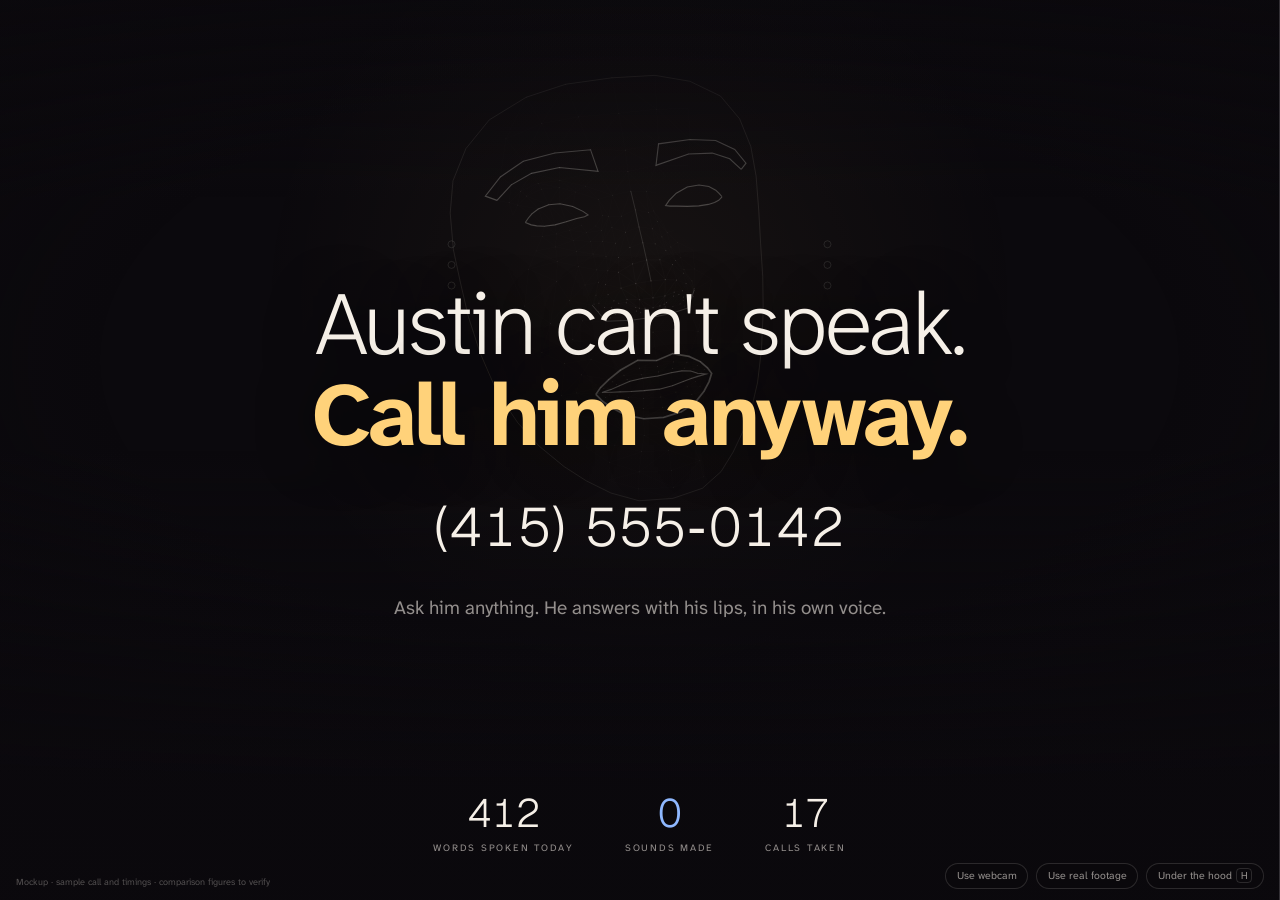
==== commit 4d760c59: "fix: code review of feat/claude-service (Claude service retries, EMG t0, replay, dashboard sample) T" ====
--- a/demo/dashboard/index.html
+++ b/demo/dashboard/index.html
@@ -283,7 +283,7 @@
       ink: 410, lat: [312, 381, 118, 152], gap: 1.6, wpm: 58 },
     { q: 'Nice. What did you {eat} for lunch?', raw: ['A', 'bureau,', 'it', 'was', 'amazing.'], conf: [.9, .29, .88, .91, .84],
       at: 1, alts: [['burrito', .27], ['bureau', .29], ['pirate', .08]], pick: 'burrito,', why: 'You asked what he ate, so Claude chose “burrito”. He laughs.',
-      nbest: [['a bureau it was amazing', -5.2], ['a burrito it was amazing', -5.4], ['a pirate it was amazing', -7.9]], emo: 'happy', tts: 'A burrito, it was amazing! [laughter]',
+      nbest: [['a bureau it was amazing', -5.2], ['a burrito it was amazing', -5.4], ['a pirate it was amazing', -7.9]], emo: 'happy', tts: 'A burrito, it was amazing!',   // Claude swaps look-alikes only: never adds words or sounds
       ink: 380, lat: [296, 402, 109, 148], gap: 1.5, wpm: 64 },
     { q: 'Anything you want to tell your {mom}?', raw: ['Tell', 'her', 'I', 'glove', 'her.'], conf: [.87, .9, .93, .33, .89],
       at: 3, alts: [['love', .32], ['glove', .33], ['of', .1]], pick: 'love', why: 'A message for his mom, so Claude chose “love”.',
@@ -315,19 +315,6 @@
     pose: 'ff8sADEAif8dADgAk/8aAD4ApP8XAEkAr/8TAFAAwf8LAFkA2//9/1cAIwDs/2MAfgCz/3IAigCg/2wAhQCH/24AdQCS/2IAbQCa/10AaQCb/10AZwCe/1oAZwCj/1oAZAC6/10AYgDG/1wAYADH/18AXgDH/18AWwDK/2AAWgDQ/2EAXADT/2QAYgDX/2kAZQDc/2wAawDs/3MAbwDm/3MAdADe/2wAggDl/08AlQD+/zYAnQAmABgAoQAuAAoAoQA1AAkAnwA6AAMAnAA9AP//mAA9APn/lgA+APn/lwA8APX/kwA0APH/jwAwAPH/jAArAPT/iAAmAPf/hwAhAPn/hQAfAPz/hAAeAP7/gwAdAAEAhQAIAP7/jADn/wIAhACw/xcAfQCi/yMAbACa/zAAWACl/zQATQCv/zQATACx/zQATwCp/zUAUACo/zYAUgCn/zgAUwCm/zkAUwCm/zoAUwCk/zwAUQCk/zwATwCi/z4ATACj/0gARQCy/1IAMQDU/1cAFwD+/2AACgAHAGYA/v8EAGYA+P/5/2QA7f/6/2MA5P8HAGIA6P8DAGYA7v8LAHAA6v8MAG8A6P8MAHIA8f/2/3AA/f/q/20ADQDr/3MAGgDz/3wAMAAHAIkAPQAmAJAAQgA2AJcAQABJAJkAQQBEAJUASwAiAJIASgAaAI4ASgAcAI4ATgAnAJEATwAoAJAAUwAcAIoAUgAZAIUAUQAbAIIAWwAtAIYAYAA8AIcAaAA1AIQAcQAmAHsAfQAqAG8AswAaACwAzAAdABEA3AAmAOv/1AAqANn/zgAsANT/ywAsANr/xwAvANz/2QAnAMn/BgEoALf/GQEiAK3/FwEkAKf/FAEhAKL/EQEkAKP/BwEiAKr//wAfALH/9QAaALj/9QAXALv/5wAcAMH/2wAQAMf/zwAMAM3/xQAGANH/vwD2/87/tgDg/+b/owDO//3/mQDM/wUAkADX/w0AkQDg/xcAnwDL/xcApgDB/yAAqQDA/yIApwDD/yYApgDB/yYApQC8/ycAowCz/ygAoQCv/ygAnACz/yoAlgC//ykAjgDX/ysAgwDm/zEAewDs/zQAfADm/zIAeQDb/zoAcwDW/zcAcgDf/zsAbwDs/0AAbADv/z8AZQD0/0IAZgD6/0cAagDx/0wAaADy/0wAYQDx/1gAXgDs/1kAXwDt/1gAYQDs/1kAYgDt/14AYgDn/2QAXwDr/2cAXgAFAGsAYwD+/28AaAD4/3IAZgADAHMAaAAPAHIAlgAqAGUA4AA8AE0A/AApAD4ACAEfABkA+gAiAAMA7QAiAPD/6QAlAPz/5QAmAPz/3QApAP3/1gAsAPz/xAA5AAwAkwAhACIAbgATADEAZQC5/3oAWQDl/3wAVwD5/3sAVgDy/3oAVgD1/3oAWQDm/3oAXwDZ/3cAZQDX/3gAbwDU/3sAcwDU/30AdADo/4AAegD6/4EAfAD6/4MAjQDi/40AjwDg/4oAjwDm/4oAjQDr/5EAiQDx/48AhwDt/48AhQDq/4wAfwD1/4kAfQAPAIgAfQAMAIcAfQADAIkAegD7/[base64]/2IAbAD5/0kAdQD+/z8AgwD9/ycAkgD1/xkAnwDv//P/rQD7/9f/rgADAMn/tAAQALX/wAAcALj/tQAcAMD/pgAVAMH/ngATAMP/mQASAMr/kwAQAM7/kAAQANX/jgARANj/jQARANn/jAATANv/jAAUANz/jAAUAN7/jAAUAOD/jAAUAOH/iwAUAOL/iwATAOP/iwASAOb/iAAEAOT/gQD4/+3/QQDV/wQAGQDW/xIA7/+i/yQA9/96/y4A9v9y/zAAAwBs/zUACgBu/zcAEgBx/zUAHwB2/zYAKgCF/zYAMgCb/zUANgC//y8AUgAIAB4A' };
   const NV = MV.length / 3, base = new Float32Array(MV), cur = new Float32Array(MV.length);
   const vx = i => base[i * 3], vy = i => base[i * 3 + 1];
-  const gauss = (cx, cy, r) => { const w = new Float32Array(NV); for (let i = 0; i < NV; i++) w[i] = Math.exp(-((vx(i) - cx) ** 2 + (vy(i) - cy) ** 2) / (r * r)); return w; };
-  const ss = (a, b, v) => { const t = Math.min(1, Math.max(0, (v - a) / (b - a))); return t * t * (3 - 2 * t); };
-  const W = {
-    jaw: Float32Array.from({ length: NV }, (_, i) => ss(-4.05, -6.2, vy(i)) * (1 - ss(3.2, 7.5, Math.abs(vx(i))) * .8)),
-    upLip: Float32Array.from(gauss(0, -3.85, 1.5), (g, i) => vy(i) > -4.25 ? g : 0),
-    cornerL: gauss(2.46, -4.34, 1.25), cornerR: gauss(-2.46, -4.34, 1.25),
-    cheekL: gauss(3.6, -1.8, 1.7), cheekR: gauss(-3.6, -1.8, 1.7),
-    lips: gauss(0, -4.3, 2.3),
-    lidL: Float32Array.from(gauss(3.18, 3.0, .8), (g, i) => vy(i) > 2.6 && vy(i) < 3.5 ? g : 0),
-    lidR: Float32Array.from(gauss(-3.18, 3.0, .8), (g, i) => vy(i) > 2.6 && vy(i) < 3.5 ? g : 0),
-    lowLidL: gauss(3.18, 2.2, .7), lowLidR: gauss(-3.18, 2.2, .7),
-    browL: gauss(3.8, 5.0, 1.8), browR: gauss(-3.8, 5.0, 1.8)
-  };
   const LOOPS = {
     oval: [10,338,297,332,284,251,389,356,454,323,361,288,397,365,379,378,400,377,152,148,176,149,150,136,172,58,132,93,234,127,162,21,54,103,67,109,10],
     lipsOut: [61,146,91,181,84,17,314,405,321,375,291,409,270,269,267,0,37,39,40,185,61],
@@ -350,43 +337,18 @@
 
   const rms = new Float32Array(4), uv = new Float32Array(4);
   const pose = { yaw: 0, pitch: 0, roll: 0 };
-  const ex = { smile: 0, brow: 0, blink: 0, pucker: 0 }; let blinkAt = 0, mood = 'calm';
+  const ex = { smile: 0, brow: 0, blink: 0, pucker: 0 };
   function emgLevels(t, dt) {
     for (let i = 0; i < PADS.length; i++) {
       const burst = speaking ? PADS[i].w * (.35 + .65 * Math.abs(Math.sin(t / (85 + i * 23) + i * 1.7) * Math.sin(t / (310 + i * 41)))) : .05 + .02 * Math.random();
       rms[i] += (burst - rms[i]) * Math.min(1, dt / 90);
       uv[i] = Math.round(4 + rms[i] * 86);
     }
-    const ph = frame.dataset.phase, k = Math.min(1, dt / 160);
-    const yaw = Math.sin(t / 3100) * .26 + Math.sin(t / 1300) * .04;
-    const pitch = (ph === 'voice' ? Math.sin(t / 260) * .06 : 0) + Math.sin(t / 2300) * .05 + (ph === 'listen' ? .06 : 0);
-    const roll = Math.sin(t / 4100) * .05;
-    pose.yaw += (yaw - pose.yaw) * k; pose.pitch += (pitch - pose.pitch) * k; pose.roll += (roll - pose.roll) * k;
-    const want = {
-      smile: ph === 'voice' ? (mood === 'happy' ? .95 : mood === 'warm' ? .6 : .35) : ph === 'listen' ? .12 : .05,
-      brow: ph === 'listen' ? .55 + .2 * Math.sin(t / 700) : ph === 'voice' && mood === 'happy' ? .4 : .08,
-      pucker: speaking ? .55 * Math.max(0, Math.sin(t / 170)) : 0
-    };
     trackStep(dt);
     const B = live.b;
     ex.jaw = B[0]; ex.smile = (B[1] + B[2]) / 2; ex.brow = Math.max(B[3], (B[4] + B[5]) / 2); ex.pucker = B[6]; ex.blink = (B[7] + B[8]) / 2;
     pose.yaw = live.pose[0]; pose.pitch = live.pose[1]; pose.roll = live.pose[2];
   }
-  function deform() {
-    const o = mouth, s = ex.smile, p = ex.pucker, b = ex.blink, br = ex.brow;
-    for (let i = 0; i < NV; i++) {
-      let x = base[i * 3], y = base[i * 3 + 1], z = base[i * 3 + 2];
-      y += -o * 1.7 * W.jaw[i] + o * .25 * W.upLip[i];
-      z += -o * .5 * W.jaw[i];
-      x += s * .5 * (W.cornerL[i] - W.cornerR[i]); y += s * .65 * (W.cornerL[i] + W.cornerR[i]);
-      y += s * .35 * (W.cheekL[i] + W.cheekR[i]) + s * .12 * (W.lowLidL[i] + W.lowLidR[i]);
-      x += -x * p * .28 * W.lips[i]; z += p * .5 * W.lips[i];
-      y += -b * .7 * (W.lidL[i] + W.lidR[i]);
-      y += br * .6 * (W.browL[i] + W.browR[i]);
-      cur[i * 3] = x; cur[i * 3 + 1] = y; cur[i * 3 + 2] = z;
-    }
-  }
-
   // Recorded MediaPipe Face Landmarker output (landmarks, 52-blendshape subset, head pose) played back at 15 fps.
   // Segments: quiet (listening), talk (mouthing), smile (his voice playing). Live build: same fields, straight from the webcam.
   const dec = (b64, n) => { const bin = atob(b64), u = new Uint8Array(bin.length); for (let i = 0; i < bin.length; i++) u[i] = bin.charCodeAt(i); return new Int16Array(u.buffer); };
@@ -575,7 +537,6 @@
     for (let i = 0; i < 4; i++) { segs[i].style.width = t.lat[i] / total * 100 + '%'; await sleep(120); }
     $('lat').innerHTML = total + '<small>ms</small>';
 
-    mood = t.emo === 'happy' ? 'happy' : t.q.includes('mom') ? 'warm' : 'calm';
     phase('voice'); voicing = true; node(3, true, t.lat[2]); $('subLab').textContent = 'Austin, in his own voice';
     $('tts').innerHTML = `<span class="k">model</span> sonic-3.6   <span class="k">voice</span> austin (instant clone)\n<span class="k">transcript</span> <span class="v">"${esc(t.tts)}"</span>\n<span class="k">emotion</span> ${t.emo}   <span class="k">output</span> phone audio, streamed`;
     if (firstVoice) { $('origin').classList.add('on'); firstVoice = false; }
@@ -583,7 +544,7 @@
     node(4, true, t.lat[3]);
     await sleep(400); voicing = false;
     $('gap').innerHTML = t.gap.toFixed(1) + '<small>s</small>'; $('wpm').textContent = t.wpm;
-    log.push({ q: plainQ, a: t.tts.replace(' [laughter]', ''), pick: t.pick.replace(/[,.]/g, ''), n: t.raw.length, gap: t.gap });
+    log.push({ q: plainQ, a: t.tts, pick: t.pick.replace(/[,.]/g, ''), n: t.raw.length, gap: t.gap });
     await sleep(2800); $('origin').classList.remove('on');
   }
 
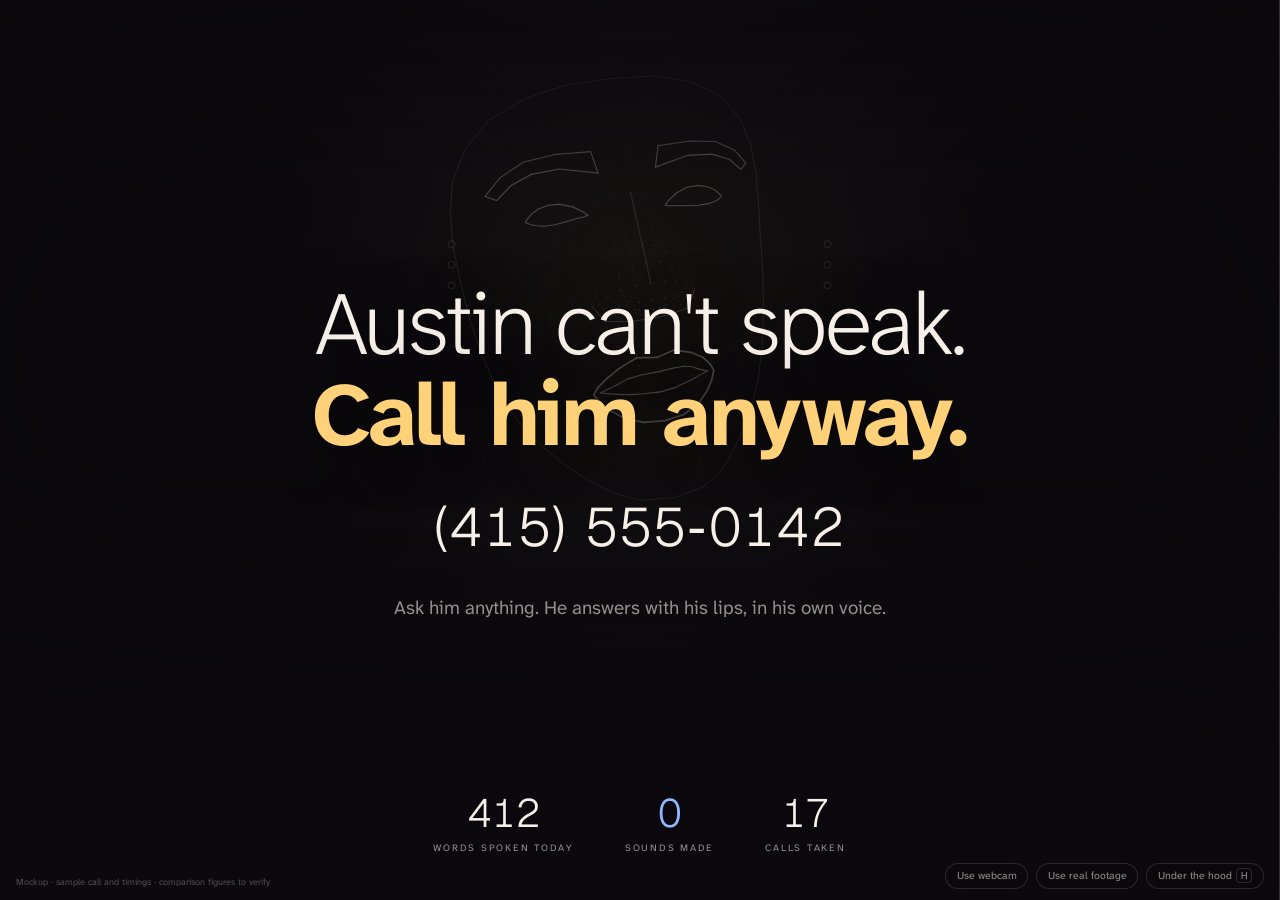
==== commit fa3b7e85: "refactor(dashboard): move the face data out of index.html index.html was 1 MB, mostly one base64 lin" ====
--- a/demo/dashboard/index.html
+++ b/demo/dashboard/index.html
@@ -266,6 +266,7 @@
 <div class="ctrl"><button id="camBtn" type="button">Use webcam</button><input type="file" id="file" accept="video/*"><label for="file">Use real footage</label><button id="hoodBtn" type="button">Under the hood<kbd>H</kbd></button></div>
 <div class="fine">Mockup · sample call and timings · comparison figures to verify</div>
 
+<script src="face_data.js"></script>
 <script>
 (() => {
   const $ = id => document.getElementById(id);
@@ -303,16 +304,6 @@
   $('hoodBtn').addEventListener('click', toggleHood);
   addEventListener('keydown', e => { if ((e.key === 'h' || e.key === 'H') && !e.metaKey && !e.ctrlKey) toggleHood(); });
 
-  // Face: MediaPipe's canonical face mesh (468 landmarks, 898 triangles, Apache-2.0, google-ai-edge/mediapipe).
-  // Live build: these vertices ARE Austin's tracked landmarks, the pose comes from the transform matrix and the
-  // expression from the 52 blendshapes. Here they are animated so the mockup moves the same way.
-  // Model units ~cm. x>0 is Austin's left (viewer's right, front view). y up.
-  const MV = [0,-3.41,5.98,0,-1.13,7.48,0,-2.09,6.06,-0.46,0.96,6.63,0,-0.46,7.59,0,0.37,7.24,0,2.47,5.79,-4.25,2.58,3.28,0,4.02,5.28,0,4.89,5.39,0,8.26,4.48,0,-3.71,5.86,0,-3.92,5.57,0,-3.99,5.22,0,-4.54,5.40,0,-4.75,5.53,0,-5.02,5.60,0,-5.37,5.54,0,-6.15,5.07,0,-1.50,7.11,-0.42,-1.47,6.45,-7.09,5.43,0.10,-2.63,2.04,3.85,-3.20,1.99,3.80,-3.78,2.04,3.65,-4.47,2.42,3.16,-2.16,2.19,3.85,-3.21,3.22,4.12,-2.67,3.21,4.09,-3.75,3.17,3.97,-4.16,3.06,3.72,-5.06,1.93,2.78,-2.27,-7.43,4.39,-4.45,2.66,3.17,-7.21,2.26,0.07,-5.80,2.35,2.20,-2.84,-0.72,4.43,-0.71,-3.33,5.88,-0.61,-3.92,5.44,-1.43,-3.50,5.50,-1.91,-3.80,5.03,-1.13,-3.97,5.19,-1.56,-4.08,4.84,-2.65,-5,4.19,-0.43,-1.09,7.36,-0.50,-0.48,7.44,-5.25,3.88,3.36,-1.72,0.97,4.56,-1.61,-0.94,5.81,-1.65,-0.61,5.58,-4.77,-0.70,3.53,-0.48,0.30,7.10,-3.73,4.51,4.55,-4.59,4.30,4.05,-6.28,6.62,1.43,-1.22,4.14,5.11,-2.19,3.10,4,-3.10,-4.35,4.10,-6.72,-4.79,-1.75,-1.19,-1.31,5.74,-0.73,-1.59,5.83,-2.46,-4.34,4.28,-2.20,-4.30,4.16,-4.99,4.80,3.75,-1.59,-1.26,5.46,-2.64,4.52,4.92,-2.76,5.10,5.02,-3.52,8.01,3.73,-5.60,5.72,2.72,-3.06,6.57,4.53,-5.72,4.25,2.83,-6.37,4.79,1.59,-0.67,-3.69,5.74,-1.26,-3.79,5.42,-1.73,-3.95,5,-1.04,-1.46,5.66,-2.32,-4.33,4.26,-2.06,-4.48,4.52,-2.15,-4.28,4.04,-0.95,-1.04,6.51,-1.47,-4.04,4.60,-1.02,-3.99,4.93,-0.53,-3.99,5.14,-0.77,-6.10,4.99,-0.70,-5.29,5.45,-0.67,-4.95,5.51,-0.63,-4.70,5.45,-0.58,-4.52,5.34,-1.54,-4.42,4.75,-1.62,-4.48,4.81,-1.73,-4.62,4.85,-1.84,-4.83,4.82,-2.37,-3.11,4.87,-7.54,-1.05,-2.43,0,-1.72,6.60,-1.83,-4.40,4.40,-1.93,-4.41,4.50,-0.60,-2.01,5.87,-1.41,-1.71,5.24,-0.66,-1.82,5.86,-2.34,0.57,4.29,-3.33,0.10,4.11,-1.73,-0.92,5.27,-5.13,7.49,2.66,-4.54,6.32,3.68,-3.99,5.11,4.47,-2.17,-5.44,4.46,-1.40,5.01,5.32,-1.62,6.60,4.92,-1.89,8.24,4.27,-4.20,2.24,3.38,-5.73,1.41,2.43,-1.86,2.36,3.84,-4.99,3.07,3.08,-1.30,1.42,4.83,-1.31,-0.67,6.42,-6.47,0.94,1.69,-5.26,0.95,2.97,-4.43,0.72,3.52,-3.30,0.86,3.87,-2.43,1.13,4.04,-1.82,1.47,4.22,-0.56,2.31,5.57,-6.34,-0.53,1.88,-5.59,3.21,2.69,-0.24,-1.46,7.07,-1.61,0.34,4.90,-7.74,2.36,-2.01,-1.39,1.85,4.45,-1.79,-0.98,4.85,-4.67,2.66,3.08,-1.33,-0.28,6.10,-7.27,-2.89,-2.25,-1.86,2.59,3.76,-0.92,0.07,6.67,-5,-6.14,1.89,-5.09,-7.18,0.71,-7.16,-0.81,-0.07,-5.84,-5.25,0.92,-6.85,3.66,0.72,-2.41,-8.26,4.12,-0.18,-1.69,6.57,-2.10,-0.16,4.57,-6.41,2.24,1.56,-3.67,2.36,3.64,-3.18,2.29,3.78,-2.20,-4.60,4.48,-6.23,-1.94,1.66,-1.29,-9.30,4.09,-3.21,-8.53,2.80,-4.07,-7.99,1.93,0,6.55,5.03,0,-9.40,4.26,-2.72,2.32,3.78,-2.29,2.40,3.70,-2,2.50,3.69,-6.13,3.40,2.04,-2.29,2.89,3.78,-2.72,2.96,3.87,-3.18,2.96,3.88,-3.67,2.93,3.72,-4.02,2.86,3.48,-7.56,4.11,-0.99,-4.02,2.48,3.44,0,-2.52,5.93,-1.78,-2.68,5.21,-1.22,-1.18,5.95,-0.73,-2.54,5.82,0,3.27,5.24,-4.14,-7,2.67,-3.31,-7.66,3.38,-1.31,-8.64,4.70,-5.94,-6.22,-0.63,-2,2.74,3.74,-0.90,1.24,5.75,0,-8.77,4.89,-2.31,-8.97,3.61,-6.95,-2.44,-0.13,-1.10,-4.46,5.12,-1.18,-4.58,5.19,-1.26,-4.79,5.24,-1.33,-5.11,5.21,-1.55,-5.82,4.76,-1.95,-4.18,4.43,-2.12,-4.14,4.56,-2.29,-4.05,4.58,-2.85,-3.67,4.48,-5.28,-2.24,2.86,-0.95,1.91,5.20,-1.31,3.10,4.23,-1.78,2.86,3.88,-1.85,-4.10,4.25,-5.44,-4.03,2.11,-0.77,3.18,4.86,-1.94,-6.61,4.52,0,1.06,6.77,-0.52,1.58,6.15,0,1.73,6.32,-1.25,0.23,5.68,0,-7.94,5.18,0,-6.99,5.15,-1,-6.93,4.98,-3.29,-5.38,3.80,-2.31,-1.57,4.59,-2.68,-6.11,4.10,-3.83,-1.54,4.14,-2.96,-2.27,4.44,-4.39,-2.68,3.64,-1.22,-7.83,4.97,-1.54,-0.14,5.20,-3.88,-6.04,3.31,-3.08,-6.81,3.81,-3.75,-4.50,3.73,-6.09,-3.21,1.47,-4.59,-4.73,2.98,-6.58,-3.94,0.07,-3.49,-3.20,4.13,-1.26,0.80,5.31,-1.13,-0.93,6.54,-1.44,-1.14,5.91,-0.92,-0.53,7,-1.76,3.53,4.33,-2.63,3.71,4.36,-3.39,3.72,4.31,-4.08,3.68,4.08,-4.62,3.47,3.65,-5.17,2.54,2.67,-7.30,0.76,-0.05,-4.71,1.65,3.11,-4.07,1.48,3.48,-3.27,1.47,3.73,-2.53,1.62,3.87,-1.97,1.86,3.96,-1.58,2.10,4.08,-7.66,0.67,-2.44,-1.40,-1.34,5.63,-0.88,0.66,6.23,-0.77,-0.97,7.08,-0.46,-1.33,6.79,-0.75,-1.07,6.80,-1.24,-1.59,5.48,-0.39,-1.41,6.96,-0.32,-1.61,6.51,-1.64,2.56,3.86,-1.26,2.47,4.20,-1.03,2.38,4.62,-4.25,2.77,3.32,-4.53,2.91,3.34,0.46,0.96,6.63,4.25,2.58,3.28,0.42,-1.47,6.45,7.09,5.43,0.10,2.63,2.04,3.85,3.20,1.99,3.80,3.78,2.04,3.65,4.47,2.42,3.16,2.16,2.19,3.85,3.21,3.22,4.12,2.67,3.21,4.09,3.75,3.17,3.97,4.16,3.06,3.72,5.06,1.93,2.78,2.27,-7.43,4.39,4.45,2.66,3.17,7.21,2.26,0.07,5.80,2.35,2.20,2.84,-0.72,4.43,0.71,-3.33,5.88,0.61,-3.92,5.44,1.43,-3.50,5.50,1.91,-3.80,5.03,1.13,-3.97,5.19,1.56,-4.08,4.84,2.65,-5,4.19,0.43,-1.09,7.36,0.50,-0.48,7.44,5.25,3.88,3.36,1.72,0.97,4.56,1.61,-0.94,5.81,1.65,-0.61,5.58,4.77,-0.70,3.53,0.48,0.30,7.10,3.73,4.51,4.55,4.59,4.30,4.05,6.28,6.62,1.43,1.22,4.14,5.11,2.19,3.10,4,3.10,-4.35,4.10,6.72,-4.79,-1.75,1.19,-1.31,5.74,0.73,-1.59,5.83,2.46,-4.34,4.28,2.20,-4.30,4.16,4.99,4.80,3.75,1.59,-1.26,5.46,2.64,4.52,4.92,2.76,5.10,5.02,3.52,8.01,3.73,5.60,5.72,2.72,3.06,6.57,4.53,5.72,4.25,2.83,6.37,4.79,1.59,0.67,-3.69,5.74,1.26,-3.79,5.42,1.73,-3.95,5,1.04,-1.46,5.66,2.32,-4.33,4.26,2.06,-4.48,4.52,2.15,-4.28,4.04,0.95,-1.04,6.51,1.47,-4.04,4.60,1.02,-3.99,4.93,0.53,-3.99,5.14,0.77,-6.10,4.99,0.70,-5.29,5.45,0.67,-4.95,5.51,0.63,-4.70,5.45,0.58,-4.52,5.34,1.54,-4.42,4.75,1.62,-4.48,4.81,1.73,-4.62,4.85,1.84,-4.83,4.82,2.37,-3.11,4.87,7.54,-1.05,-2.43,1.83,-4.40,4.40,1.93,-4.41,4.50,0.60,-2.01,5.87,1.41,-1.71,5.24,0.66,-1.82,5.86,2.34,0.57,4.29,3.33,0.10,4.11,1.73,-0.92,5.27,5.13,7.49,2.66,4.54,6.32,3.68,3.99,5.11,4.47,2.17,-5.44,4.46,1.40,5.01,5.32,1.62,6.60,4.92,1.89,8.24,4.27,4.20,2.24,3.38,5.73,1.41,2.43,1.86,2.36,3.84,4.99,3.07,3.08,1.30,1.42,4.83,1.31,-0.67,6.42,6.47,0.94,1.69,5.26,0.95,2.97,4.43,0.72,3.52,3.30,0.86,3.87,2.43,1.13,4.04,1.82,1.47,4.22,0.56,2.31,5.57,6.34,-0.53,1.88,5.59,3.21,2.69,0.24,-1.46,7.07,1.61,0.34,4.90,7.74,2.36,-2.01,1.39,1.85,4.45,1.79,-0.98,4.85,4.67,2.66,3.08,1.33,-0.28,6.10,7.27,-2.89,-2.25,1.86,2.59,3.76,0.92,0.07,6.67,5,-6.14,1.89,5.09,-7.18,0.71,7.16,-0.81,-0.07,5.84,-5.25,0.92,6.85,3.66,0.72,2.41,-8.26,4.12,0.18,-1.69,6.57,2.10,-0.16,4.57,6.41,2.24,1.56,3.67,2.36,3.64,3.18,2.29,3.78,2.20,-4.60,4.48,6.23,-1.94,1.66,1.29,-9.30,4.09,3.21,-8.53,2.80,4.07,-7.99,1.93,2.72,2.32,3.78,2.29,2.40,3.70,2,2.50,3.69,6.13,3.40,2.04,2.29,2.89,3.78,2.72,2.96,3.87,3.18,2.96,3.88,3.67,2.93,3.72,4.02,2.86,3.48,7.56,4.11,-0.99,4.02,2.48,3.44,1.78,-2.68,5.21,1.22,-1.18,5.95,0.73,-2.54,5.82,4.14,-7,2.67,3.31,-7.66,3.38,1.31,-8.64,4.70,5.94,-6.22,-0.63,2,2.74,3.74,0.90,1.24,5.75,2.31,-8.97,3.61,6.95,-2.44,-0.13,1.10,-4.46,5.12,1.18,-4.58,5.19,1.26,-4.79,5.24,1.33,-5.11,5.21,1.55,-5.82,4.76,1.95,-4.18,4.43,2.12,-4.14,4.56,2.29,-4.05,4.58,2.85,-3.67,4.48,5.28,-2.24,2.86,0.95,1.91,5.20,1.31,3.10,4.23,1.78,2.86,3.88,1.85,-4.10,4.25,5.44,-4.03,2.11,0.77,3.18,4.86,1.94,-6.61,4.52,0.52,1.58,6.15,1.25,0.23,5.68,1,-6.93,4.98,3.29,-5.38,3.80,2.31,-1.57,4.59,2.68,-6.11,4.10,3.83,-1.54,4.14,2.96,-2.27,4.44,4.39,-2.68,3.64,1.22,-7.83,4.97,1.54,-0.14,5.20,3.88,-6.04,3.31,3.08,-6.81,3.81,3.75,-4.50,3.73,6.09,-3.21,1.47,4.59,-4.73,2.98,6.58,-3.94,0.07,3.49,-3.20,4.13,1.26,0.80,5.31,1.13,-0.93,6.54,1.44,-1.14,5.91,0.92,-0.53,7,1.76,3.53,4.33,2.63,3.71,4.36,3.39,3.72,4.31,4.08,3.68,4.08,4.62,3.47,3.65,5.17,2.54,2.67,7.30,0.76,-0.05,4.71,1.65,3.11,4.07,1.48,3.48,3.27,1.47,3.73,2.53,1.62,3.87,1.97,1.86,3.96,1.58,2.10,4.08,7.66,0.67,-2.44,1.40,-1.34,5.63,0.88,0.66,6.23,0.77,-0.97,7.08,0.46,-1.33,6.79,0.75,-1.07,6.80,1.24,-1.59,5.48,0.39,-1.41,6.96,0.32,-1.61,6.51,1.64,2.56,3.86,1.26,2.47,4.20,1.03,2.38,4.62,4.25,2.77,3.32,4.53,2.91,3.34];
-  const ME = [0,11,0,37,0,72,0,164,0,267,0,302,1,4,1,19,1,44,1,45,1,274,1,275,2,94,2,97,2,141,2,164,2,326,2,370,3,51,3,195,3,196,3,197,3,236,4,5,4,45,4,275,5,45,5,51,5,195,5,275,5,281,6,122,6,168,6,196,6,197,6,351,6,419,7,25,7,33,7,110,7,163,7,246,8,9,8,55,8,168,8,193,8,285,8,417,9,55,9,107,9,151,9,285,9,336,10,108,10,109,10,151,10,337,10,338,11,12,11,72,11,302,12,13,12,38,12,72,12,268,12,302,13,14,13,38,13,82,13,87,13,268,13,312,13,317,14,15,14,86,14,87,14,316,14,317,15,16,15,85,15,86,15,315,15,316,16,17,16,84,16,85,16,314,16,315,17,18,17,84,17,314,18,83,18,84,18,200,18,313,18,314,19,44,19,94,19,125,19,274,19,354,20,60,20,79,20,99,20,238,20,242,21,54,21,71,21,139,21,162,22,23,22,26,22,153,22,154,22,231,22,232,23,24,23,144,23,145,23,153,23,230,23,231,24,110,24,144,24,229,24,230,25,31,25,33,25,110,25,130,25,226,25,228,26,112,26,154,26,155,26,232,27,28,27,29,27,159,27,223,28,56,28,158,28,159,28,222,28,223,29,30,29,159,29,160,29,223,29,224,30,160,30,161,30,224,30,225,30,247,31,35,31,111,31,117,31,226,31,228,32,140,32,170,32,194,32,201,32,208,32,211,33,130,33,246,33,247,34,116,34,127,34,139,34,143,34,162,34,227,35,111,35,124,35,143,35,156,35,226,36,100,36,101,36,129,36,142,36,203,36,205,36,206,37,39,37,72,37,164,37,167,38,41,38,72,38,73,38,82,39,40,39,72,39,73,39,92,39,165,39,167,40,73,40,74,40,92,40,184,40,185,40,186,41,42,41,73,41,74,41,81,41,82,42,74,42,80,42,81,42,183,42,184,43,57,43,91,43,106,43,146,43,202,43,212,44,45,44,125,44,220,44,237,44,241,45,51,45,134,45,220,46,53,46,63,46,70,46,113,46,124,46,225,47,100,47,114,47,120,47,121,47,126,47,217,48,49,48,64,48,102,48,115,48,131,48,219,49,102,49,129,49,131,49,198,49,209,50,101,50,117,50,118,50,123,50,187,50,205,51,134,51,195,51,236,52,53,52,65,52,66,52,105,52,222,52,223,52,224,53,63,53,105,53,224,53,225,54,68,54,71,54,103,55,65,55,107,55,193,55,221,55,222,56,157,56,158,56,189,56,190,56,221,56,222,57,61,57,146,57,185,57,186,57,212,58,132,58,172,58,177,58,215,59,75,59,166,59,219,59,235,60,75,60,79,60,99,60,166,61,76,61,146,61,185,62,76,62,77,62,78,62,95,62,96,62,183,62,191,63,68,63,70,63,104,63,105,64,98,64,102,64,129,64,219,64,235,64,240,65,66,65,107,65,222,66,69,66,105,66,107,66,108,67,69,67,103,67,104,67,109,68,70,68,71,68,103,68,104,69,104,69,105,69,108,69,109,70,71,70,124,70,156,71,139,71,156,72,73,73,74,74,184,75,99,75,166,75,235,75,240,76,77,76,146,76,183,76,184,76,185,77,90,77,91,77,96,77,146,78,95,78,191,79,166,79,218,79,238,79,239,80,81,80,88,80,95,80,183,80,191,81,82,81,88,81,178,82,87,82,178,83,84,83,182,83,200,83,201,84,85,84,181,84,182,85,86,85,180,85,181,86,87,86,179,86,180,87,178,87,179,88,89,88,95,88,96,88,178,88,179,89,90,89,96,89,179,90,91,90,96,90,179,90,180,91,106,91,146,91,180,91,181,91,182,92,165,92,186,92,206,92,216,93,132,93,137,93,177,93,234,94,125,94,141,94,354,94,370,95,96,95,191,97,98,97,99,97,141,97,164,97,167,97,240,97,242,98,129,98,165,98,167,98,203,98,240,99,240,99,242,100,101,100,119,100,120,100,126,100,142,101,118,101,119,101,205,102,129,103,104,104,105,106,182,106,202,106,204,107,108,107,151,108,109,108,151,110,144,110,163,110,228,110,229,111,116,111,117,111,143,112,133,112,155,112,232,112,233,112,243,113,124,113,130,113,225,113,226,113,247,114,121,114,128,114,174,114,188,114,217,114,245,115,131,115,218,115,219,115,220,116,117,116,123,116,143,116,227,117,118,117,123,117,228,118,119,118,228,118,229,119,120,119,229,119,230,120,121,120,230,120,231,121,128,121,231,121,232,122,168,122,188,122,193,122,196,122,245,123,137,123,147,123,187,123,227,124,156,124,226,125,141,125,241,126,142,126,198,126,209,126,217,127,162,127,227,127,234,128,232,128,233,128,244,128,245,129,142,129,203,129,209,130,226,130,247,131,134,131,198,131,220,132,177,133,155,133,173,133,243,134,198,134,220,134,236,135,136,135,138,135,150,135,169,135,192,135,210,135,214,136,138,136,150,136,172,137,147,137,177,137,227,137,234,138,172,138,192,138,215,139,143,139,156,139,162,140,149,140,170,140,171,140,176,140,208,141,241,141,242,142,209,143,156,144,145,144,160,144,161,144,163,145,153,145,159,145,160,147,177,147,187,147,192,147,213,148,152,148,171,148,176,149,150,149,169,149,170,149,176,150,169,151,336,151,337,152,171,152,175,152,377,152,396,153,154,153,158,153,159,154,155,154,157,154,158,155,157,155,173,157,158,157,173,157,190,158,159,159,160,160,161,161,163,161,246,161,247,163,246,164,167,164,267,164,326,164,393,165,167,165,203,165,206,166,218,166,219,168,193,168,351,168,417,169,170,169,210,170,210,170,211,171,175,171,176,171,208,172,215,173,190,173,243,174,188,174,196,174,198,174,217,174,236,175,199,175,208,175,396,175,428,177,213,177,215,178,179,179,180,180,181,181,182,182,194,182,201,182,204,183,184,183,191,184,185,185,186,186,212,186,216,187,192,187,205,187,207,188,196,188,245,189,190,189,193,189,221,189,244,189,245,190,243,190,244,192,207,192,213,192,214,192,215,193,221,193,245,194,201,194,204,194,211,195,197,195,248,195,281,196,197,196,236,197,248,197,419,198,209,198,217,198,236,199,200,199,208,199,428,200,201,200,208,200,313,200,421,200,428,201,208,202,204,202,210,202,211,202,212,203,206,204,211,205,206,205,207,206,207,206,216,207,214,207,216,210,211,210,212,210,214,212,214,212,216,213,215,214,216,218,219,218,220,218,237,218,239,219,235,220,237,221,222,222,223,223,224,224,225,225,247,227,234,228,229,229,230,230,231,231,232,232,233,233,243,233,244,235,240,237,239,237,241,238,239,238,241,238,242,239,241,241,242,243,244,244,245,246,247,248,281,248,419,248,456,249,255,249,263,249,339,249,390,249,466,250,290,250,309,250,328,250,458,250,462,251,284,251,301,251,368,251,389,252,253,252,256,252,380,252,381,252,451,252,452,253,254,253,373,253,374,253,380,253,450,253,451,254,339,254,373,254,449,254,450,255,261,255,263,255,339,255,359,255,446,255,448,256,341,256,381,256,382,256,452,257,258,257,259,257,386,257,443,258,286,258,385,258,386,258,442,258,443,259,260,259,386,259,387,259,443,259,444,260,387,260,388,260,444,260,445,260,467,261,265,261,340,261,346,261,446,261,448,262,369,262,395,262,418,262,421,262,428,262,431,263,359,263,466,263,467,264,345,264,356,264,368,264,372,264,389,264,447,265,340,265,353,265,372,265,383,265,446,266,329,266,330,266,358,266,371,266,423,266,425,266,426,267,269,267,302,267,393,268,271,268,302,268,303,268,312,269,270,269,302,269,303,269,322,269,391,269,393,270,303,270,304,270,322,270,408,270,409,270,410,271,272,271,303,271,304,271,311,271,312,272,304,272,310,272,311,272,407,272,408,273,287,273,321,273,335,273,375,273,422,273,432,274,275,274,354,274,440,274,457,274,461,275,281,275,363,275,440,276,283,276,293,276,300,276,342,276,353,276,445,277,329,277,343,277,349,277,350,277,355,277,437,278,279,278,294,278,331,278,344,278,360,278,439,279,331,279,358,279,360,279,420,279,429,280,330,280,346,280,347,280,352,280,411,280,425,281,363,281,456,282,283,282,295,282,296,282,334,282,442,282,443,282,444,283,293,283,334,283,444,283,445,284,298,284,301,284,332,285,295,285,336,285,417,285,441,285,442,286,384,286,385,286,413,286,414,286,441,286,442,287,291,287,375,287,409,287,410,287,432,288,361,288,397,288,401,288,435,289,305,289,392,289,439,289,455,290,305,290,309,290,328,290,392,291,306,291,375,291,409,292,306,292,307,292,308,292,324,292,325,292,407,292,415,293,298,293,300,293,333,293,334,294,327,294,331,294,358,294,439,294,455,294,460,295,296,295,336,295,442,296,299,296,334,296,336,296,337,297,299,297,332,297,333,297,338,298,300,298,301,298,332,298,333,299,333,299,334,299,337,299,338,300,301,300,353,300,383,301,368,301,383,302,303,303,304,304,408,305,328,305,392,305,455,305,460,306,307,306,375,306,407,306,408,306,409,307,320,307,321,307,325,307,375,308,324,308,415,309,392,309,438,309,458,309,459,310,311,310,318,310,324,310,407,310,415,311,312,311,318,311,402,312,317,312,402,313,314,313,406,313,421,314,315,314,405,314,406,315,316,315,404,315,405,316,317,316,403,316,404,317,402,317,403,318,319,318,324,318,325,318,402,318,403,319,320,319,325,319,403,320,321,320,325,320,403,320,404,321,335,321,375,321,404,321,405,321,406,322,391,322,410,322,426,322,436,323,361,323,366,323,401,323,454,324,325,324,415,326,327,326,328,326,370,326,393,326,460,326,462,327,358,327,391,327,393,327,423,327,460,328,460,328,462,329,330,329,348,329,349,329,355,329,371,330,347,330,348,330,425,331,358,332,333,333,334,335,406,335,422,335,424,336,337,337,338,339,373,339,390,339,448,339,449,340,345,340,346,340,372,341,362,341,382,341,452,341,453,341,463,342,353,342,359,342,445,342,446,342,467,343,350,343,357,343,399,343,412,343,437,343,465,344,360,344,438,344,439,344,440,345,346,345,352,345,372,345,447,346,347,346,352,346,448,347,348,347,448,347,449,348,349,348,449,348,450,349,350,349,450,349,451,350,357,350,451,350,452,351,412,351,417,351,419,351,465,352,366,352,376,352,411,352,447,353,383,353,446,354,370,354,461,355,371,355,420,355,429,355,437,356,389,356,447,356,454,357,452,357,453,357,464,357,465,358,371,358,423,358,429,359,446,359,467,360,363,360,420,360,440,361,401,362,382,362,398,362,463,363,420,363,440,363,456,364,365,364,367,364,379,364,394,364,416,364,430,364,434,365,367,365,379,365,397,366,376,366,401,366,447,366,454,367,397,367,416,367,435,368,372,368,383,368,389,369,378,369,395,369,396,369,400,369,428,370,461,370,462,371,429,372,383,373,374,373,387,373,388,373,390,374,380,374,386,374,387,376,401,376,411,376,416,376,433,377,396,377,400,378,379,378,394,378,395,378,400,379,394,380,381,380,385,380,386,381,382,381,384,381,385,382,384,382,398,384,385,384,398,384,414,385,386,386,387,387,388,388,390,388,466,388,467,390,466,391,393,391,423,391,426,392,438,392,439,394,395,394,430,395,430,395,431,396,400,396,428,397,435,398,414,398,463,399,412,399,419,399,420,399,437,399,456,401,433,401,435,402,403,403,404,404,405,405,406,406,418,406,421,406,424,407,408,407,415,408,409,409,410,410,432,410,436,411,416,411,425,411,427,412,419,412,465,413,414,413,417,413,441,413,464,413,465,414,463,414,464,416,427,416,433,416,434,416,435,417,441,417,465,418,421,418,424,418,431,419,456,420,429,420,437,420,456,421,428,422,424,422,430,422,431,422,432,423,426,424,431,425,426,425,427,426,427,426,436,427,434,427,436,430,431,430,432,430,434,432,434,432,436,433,435,434,436,438,439,438,440,438,457,438,459,439,455,440,457,441,442,442,443,443,444,444,445,445,467,447,454,448,449,449,450,450,451,451,452,452,453,453,463,453,464,455,460,457,459,457,461,458,459,458,461,458,462,459,461,461,462,463,464,464,465,466,467];
-  const TRACK = { n: 263, segs: {"quiet": [0, 51], "talk": [51, 172], "smile": [172, 263]}, fps: 15,
-    p: '9P+6/qIA2P/C/0EB6P+G/6AApf9wAPQA0v/7/1kB0f9AAEYB2P/xALQAYv5GAYL/0P/KAZgAy/8tAqoAwv9TA3oA9v+g/pkA+v+G/oIA/P9y/lwAAgBK/lIAAgAm/lAABAD6/VYABwDQ/UIADQCW/fj/3v+j/yABsf+e/8UAsv1WAlj+Bv8aAdP/zf4QAcj/lv4NAbD/Uv4uAXX/NP8rAdn/eP7NAen/wv7KAfX/Qf67Ac7/Kf6eAa//Lv4DAVD/TP9T/ZL/S/5aAW3/ov0xASn+7/0vAQ7/5P74//j/uf/F/o4Ayf+F/nEAjf+q/l4Acv+O/isAp/98/lEAj/9y/iIAH/8o/rX/qf/A/zYBm//5/0sB4/26AZn/U/+gAB8AOf/P/4oAOf/z/3gAUv77/5X/n/86ACkBPv7+AR8AAv7lAeP/5/2/AuL+T//nAXMAB/+zAen/+P5t/qX/Gv6+/mL9Zf+s/3cAi/+b/4gAW/9b/rn/av9e/tD/6/0HAsP/Qf+x/2cAqf4LAlEAlv46Al8An/4qA/f/4/1rAmH/k/62AjAAy/3aAWP/u/0aAuP+v/+i/ocAmv+R/lsAgP+B/iwAdf+f/28AY/9d/sf/b/9J/ur/cf9f/tP/df/E/9AAmv9q/hMAsv9v/jEA0v9y/k0Awf+c/e//xv/Y/TcAx/8C/kcAzf8r/kAA1v9O/kMAnP9Y/gwAjP9H/g0Afv8y/hAAc/8c/gIAH//x/hUAxv0PABf95P+R/80Ai/9b/uv/fP9R/uz/kP+F/4YAWv+J/z0AjP+Q/4kAGf9/AP7/wP5OAN3/Nv/U/1MANv4DA3X/LP6VAsz/Kf4pAhMARv/3/c3/Lf88Ao8AKP++AnEAK/9FA1AAbP4VAZH/AP7UACP/T/88AdX/Cv56AXH/d/++AD4AT//o/80A0f2rANT+IP6kAFz/X/6NAJ3/xf6eAMn/FP++AOP/TP/ZAAAArf/rAJEA6v0bANv+5P1/AVD/w/+j/xgBVP9dADMAnP0+AVn9eP/xABEAOf/Q/xQANv5WAV//Uv8RALgA6P1s/yz9Tf9WAcb/dP8uAPwAgf4O/qf+j/7N/TX+xP0TAPb9Rv5u/lr+qv2yAXX+RP8Q/WX/z/+R/8cAJ/8uABIAzP0nAcj+l/4yAaz/xv4zAcL/ZP88/t3/B/6U/7/+rP+n/Ff/Ev8j/dj+1f5s/ZH+xf/CApYAJQCX/Hj/9v49Ac3/JP9KAcr/Qv9QAcX/x/2QAQz/FP+PAdf/3/6jAd3/qv6jAdP/ef6TAb3/Xv59AaP/mv3aAcr9d/46AZX/7f9C/5EASP8d/zsAYf+5/5EAoP88/4AA2f9HAY0Avv6u/eX+/v5j/SL/of/X/Kb/Vf40/sb9O/9tAc7/jf+XAJYAHADE/MT/Vv/c/CD/5f18//f9tf9S/ikApv86/igAmv8Z/isAk//z/R4Aev/C/eX/ff9p/vj/b/9u/vX/Y/90/vP/Bf+0/t//R/5r/0b/k//ZAGQAbf98AQAARv9+AeD/iP9l/u//Uf7I/tv+tP9LAVYAYv+Q/bb/1P93ABIBqP+mAMoA1f+sAOEAZ/9FAIkAFAAH/er/EQBU/e3/tf9i/df/6v4a/oP/Ef+a//3/If/N/Zn/oP6i/87/6f5R/+j/h/4z/5D/pP8Y/cv/Uf8oAFQAw/7v/Tn/B/+d/V3/v/5v/n3/IP4f/6T+if5z/jP/C/7v/gv+zv7x/sH/dP9+AGEAYv/N/9sASf+8/5QAcv/2/w8BKv/AAQ8AuP7gAREAX/7eAQEAJv7LAd3/Cv6oAa7/Gf5DAUL/q/2kAAv+Sv7oAHH/gP7XAJ//yf7cAML/D//wANX/Q/8FAeb/Zv8WAe//sf2pACP9Uv+o/3UAhf9eAMAAg//K/xIBqf+s//0AiP/B//QAZv+S/2MAsf+m/w4Bvv+X/8UAXv9QAdT/gP80Af7/l/8VAS0AUv5rAYv/JP59AYb/BgB1AAYBmgF5AQcAGACm/9MAlgKeAiH/7AA5ASkAKQE0AS4AZwE3AScAtQFhAQEAtgBEAR0AYAH9AVUAEgHvAUoAoAHzAUoAxAHZATUA7QE3Aej/8QBZ/cz/sgGRAfn/wwJwAfj+OwJnAbn/EAEPAE0AMwDP/qQALgCM/oMAbQC5/ooAlQCg/mYAWgCI/nYAfACC/lMABAE2/gAABwDG/0IBCwD+/1kBDgL1ATkAjACvAFcAmQDk/78AnAAGAK8AxwEfACMABwBBADsBfgEvApAA0gEdAm8AKwIDA5b/VgDwAZkA0ADPAS4AJwGC/gEArwLi/h7+bwC+/50ASQCp/5oAvgBu/gcAsABv/hQA7gFCAlcAngDF/5sAAwEqAp4ACwFbAq8ADwFWA2AADQKrAgQAEQHfAooAMQIXAgsAZQJdAp3/MQCr/pwAYgCf/oQAiQCR/mIAZACv/48AuABv/g4AqgBY/icAqgBv/hUAUQDV//QAcwB4/kIAVAB6/lUALAB4/mAAWgCj/QEASwDd/UsARAAG/lsAOwAx/lUAMQBQ/lYAdwBi/joAhgBU/jwAlwA+/kEApgAo/jYA2wAE/1oA9QJEAOv9jgBo/iUAmgBg/icARQCQ/5kAjACZ/2YASACb/5wA0wCVAEkAOgFrAEIAqADo/4sAqAE/AwgAmwHOAlAAkAFbAokA2gAB/goAaQBJArcAawDTAqEAaABcA4QAmQFFARQALwIHAcz/lwBQARIA9wG0AQwAWwDKAGsAcwD6//gAdwLgAJH/AQLUAPn/rgG1ACMANwG+ADAA3QDWADEAmQDsADsACQDxAKQAZgJIAJj/KgK5Afj/+f+n/yIBiQBtAGkA+AKAATL+YwAAAUAAsADj/0wAzgGOAfH/dQAjAOMA3wKY//X9mABpAQUAPwA5ABsB+QEh/jL/EgLd/cP+wwJFAMT+RwKK/v7+mgLzATr/CgEU/af/+P+V/8wAxABCAFQAcwJgAYP/XQFgASEAKgFcASkAuABO/h4AXQK8/3X/pgCo/Hz/YgEl/TP/swF0/QP/9gBgASUAxgBmARcApwBoAQgAWwLMAcL/0ACqASMABgHGATcAPgHNATwAcgHEATMAlAGxASMA1wIiAp7+gAFqARQApQAu/3AAbwDL/7YAOwBF/5YArAG8/VT/XwFp/Xn/nQDY/Mr/ZQJN/m7+qgCEARMAMACfALUACwHe/GT/sQKm/73+WQBb/ksAZwBC/kwAdgAg/lIAggD9/UYApADL/RAAlwB4/jQAogCA/jgArgCG/joABwHG/jQA+AGN/9z/MADiAIQAYgCLASgAlQCTARsAjAB0/ikAEQLl/nP/CQBOAW4AzQCY/ef/CACrANsAYwBUALAAcQBl/fD/TQEq/tv/5QCv/0IAFQHa/d//bAG9/zoAHAFn/z0AoAFP/woAjAAb/ez/igA5AIYAiwEA/qD/QgGo/az/cAGH/uf/UQJE/1D/xQGK/rH/kAIU/8b+SAEH/yQAWgCLAI0AYADf/wIBhwDP/8EAQQACAC4BnADTAUYADAEDAmIAbAEOAm0AswEDAl8A4QHlAT8A+wF6Ad7/ygLcAN7+yAEXAQAAhgEAARsAMgH+ACgA4wALASYApgAaASMAegAmASEA+wLlAPv9hwC7/6EANABpAN8ANADW/ysBGAC1/wsBNwDO/w0BewCj/4cACwCt/xoBCgCb/88AggBiAQkAVwBBASYAOQAfAU4ApgGgAREA1wG3ARQA9v+//qcA2f/E/0UB6v+F/6UAof+CAPUA0/8BAF0B0f9OAEgB1f8OAbMAbf5DAYP/y//NAZQAxv8sAqQAvf9kA2oA+P+m/p8A/P+P/ogA//99/mUAAwBP/lgAAwAr/lkABQD+/WEACADT/U8AEQCZ/QgA4P+i/yUBrf+e/8oAof1EAlj+/P4YAdP/x/4PAcj/k/4MAbH/VP4oAXb/KP8pAdj/g/6+Aen/x/6+AfT/TP6sAc//Mf6QAbD/Jf78AFL/RP9R/aT/V/5PAW7/lP0lASv+4/0iAQ//2P72//z/s//L/pUAw/+N/ncAf/+v/mUAY/+S/i8Am/+D/lYAgP94/iYAEv8o/rr/p//C/zsBmf///08B3/2yAZn/Rf+fACAALf/P/5AAK//z/34ARP73/5r/nP9GACwBRv77AR4ABf7fAeP/z/2yAt/+Tf/lAXAABv+qAef/6v5u/qv/IP66/m/9Wv+r/30Ah/+a/40ARP9d/rz/VP9g/tL/5/0DAsL/M/+x/20AsP4IAlAAnv44Al0Ajv4yA+//1f1jAmD/jv65AioAwv3QAWP/rf0NAuP+uf+p/o0Ajf+X/mEAcf+G/jAAa/+e/3UATP9f/sn/Xf9M/u3/XP9h/tX/bP/D/9YAjP9w/hkAp/94/jkAzf99/lYAv/+d/f//wf/Z/UQAwf8E/lIAx/8u/kkA0P9S/kgAjf9b/g8Afv9K/hIAb/80/hYAZP8c/ggAEv/y/hkAw/0HAB395v+R/9IAe/9f/u3/bP9U/u//kv+D/4wATv+J/0MAjP+O/48ADP98AP//s/5LAN//KP/U/1kAG/4BA2//H/6VAsn/Lv4nAhIAPP/2/dX/Lf86AosAIP/FAmkAHP9TA0UAbf4TAZH/8v3MACb/Qv86AdT/B/5vAXL/av/CAD4ARv/p/9IAw/2jANj+FP6gAF7/U/6LAJ//uv6cAMr/CP+8AOT/Qf/XAAEApP8CAZEA3f0WAOH+3P1zAVD/wv+j/x4BR/9cADUAkv0vAVr9bP/0ABEAKv/P/xgANv5KAV//R/8TALwA6/1n/zX9Qf9TAcT/bf80AAABfv4M/rX+kf7K/Ub+vP0NAPz9Q/5s/mf+nP2kAXX+P/8O/Xr/z/+R/8wAGf8sABUAvv0YAcr+mv40Aa3/w/41AcL/Uf8+/uD/+/2Q/8f+q/+m/G//D/8h/e3+1P5q/aP+wP/LAosAKACY/I7/7v49Ac3/GP9IAcr/NP9OAcT/vP2CAQ3/Dv98Adb/3v6GAd3/sv6DAdP/iP53Ab3/cP5oAaT/jP3IAcv9gP45AZb/7/9D/5YAPf8e/0EAV/+4/5YAnf88/4YA1P9hAYsAuv6s/fT++P5h/TT/oP/W/Lz/Wf4x/tb9MP9mAcz/g/+kAJcAIADE/Nj/Uv/b/Df/4f15/wD+qv9W/i0Am/89/i8Ajv8b/jQAh//z/ScAc//C/fD/a/9s/vv/XP9x/vj/T/93/vb/9/62/uP/Ov5o/03/iP/mAGQAZP97Af7/P/97Ad7/eP9o/vL/SP7F/uX+pf9gAVQAW/+P/cX/0/+MABMBov+9AMsA0//IAOEAXf9IAIsAGAAH/f3/FQBV/QAAsv9h/er/4P4Y/oz/A/+Z/wIAGP/M/aX/k/6g/9T/2/5Q/+3/ev4x/5f/ov8X/eD/Q/8nAFcAu/7u/UX///6b/Wz/tP5u/oT/Fv4c/67+gP5x/jz/Cv7s/hb+wP7w/sb/aP+CAGIAWf/N/+EAPv+7/5oAa//4/xQBJ/+8AQwAvv7ZAQ8Aaf7VAQAALf7BAd3/DP6eAa7/Ef43AUP/oP2bAA/+Q/7kAHL/d/7VAJ//v/7aAMP/BP/uANb/OP8DAeb/W/8VAe7/qf2dACf9Rv+o/3sAff9qAMIAfv/L/xgBpf+s/wMBgv/B//kAWv+S/2kArv+m/xQBu/+W/8oAU/9OAdP/df81Af3/iv8fAS0AYv5bAYz/J/5wAYb/CACIAAcBiwF2Afn/HwCm/9YAmAKUAgP/7gA4ASAAJQE0ASQAYAE3ARsAqQFdAfP/uwBDARUAUQHrAUkABgHhAT4AkAHiAT0AtQHKASYA6QE0Adv/AAFa/df/ogGHAer/vgJsAeL+OAJhAaj/HwEPAEsAPQDW/qgAOgCW/ogAgwDB/owAtACp/mcAcACS/ngAmwCM/lQAHwE9/gAADADI/0YBEAAEAFwBAQLtAScAmACxAFQArQDn/8AAsAAJAK8A1AEgABwACgBOADwBbQEpAoIAwwEVAl4AOQL9Anf/TQDuAZIAyADFASMARAGK/gEApgLh/hj+gAC//58AUgCo/54A8AB5/gYA3wB6/hMA4QE8AkQAswDI/5wA9AAlApMA/ABZAqIAGgFgA0cADAKnAuz/CAHiAncAJwIOAvf/YgJVAoP/PACy/qAAeQCo/oYAqACa/mMAdACw/5EA6QB6/g0A0QBi/icA2AB5/hQAXgDV//YAkACC/kMAaQCG/lkAOACD/mcAZQCm/Q8AVwDi/VYATgAL/mQARQA3/lsAOwBX/loAkgBs/joAogBe/j0AtABH/kIAxAAw/jcA8gAK/1oA6QJCANr9sgBz/iQAvwBq/icASACP/50AnwCc/2gATQCa/58A3wCUAEUARAFqAD4AvgDr/4wAuwE+A+z/mQHOAjoAgAFZAnkA7wAH/gwAXABHAq8AZwDaApIAcABtA3AAjgFEAQcAMgIFAb3/mwBOAQoA7AGqAfv/ZQDQAGgAgQD9//kAewLeAIL/BALTAO3/sgG1ABkAOwG9ACkA4wDVACwAnwDsADYADAAJAaMAbgJHAIv/IQKwAeX//f+n/yYBmABvAGgA7AJ7ARr+aQAEATwAxgDm/00AwgGEAeL/hAAmAOQA0wKX/+n9nQBnAfz/RwBBABwBAgIi/jL/FALe/cP+vwJDALb+TAKL/vz+lgLtASL/FwEW/bL//f+V/9EA1ABCAFMAcwJaAXH/UQFhARUAJQFeAR4A4QBY/h4AZgK8/2z/rgCq/I7/bAEn/Tr/ugF1/Qb/9QBgARsAygBkAQ4ArQBmAf//VQLDAa7/0QCWARkAAgGoAS0AMgGtATAAYwGoAScAgwGcARUA0QIaAoL+cgFpAQcAuQAz/3EAfgDM/7gARABG/5oAuAG+/Vb/bAFq/YD/pgDZ/Nv/YgJN/mz+rQB9AQkANwCuALQAFQHg/HH/rQKm/7P+awBj/k0AeQBK/k8AigAo/lYAlwAE/koAtQDP/RcAvwCB/jQAywCJ/jcA2ACQ/joAIgHO/jMACAKN/9f/NgDwAIEAYwCKASAAkwCPARIAsQB8/ikAHgLm/nD/EwBkAWkA3QCa/fD/CgDDANsAbwBZALAAfABm/QAAYAEv/tv/+gCy/0IAJwHd/eL/fAG+/zkAMAFr/zwAsgFR/wgAlgAc/fz/mwA7AIYAmgED/qH/UQGq/bH/hAGN/uf/WgJE/0r/1AGN/rD/jwIU/7/+XgEN/yMAZgCRAIwAbQDh/wQBmQDQ/8IASgAGAC8BlQDOATwA/gD5AVYAXAEDAl8AowH3AVAA0wHaAS4A9QFyAc7/xQLaAMz+xAEVAfP/hQH/ABAAMwH9AB8A5wAKAR8AqwAZARwAfgAmARsA7wLiAOb9mgC9/6MAOgB2AOAAPADY/y4BIAC1/w8BQADO/xABjACl/4kAEgCt/x4BEQCb/9MAhQBhAQEAXABDASAAPwApAUoAlQGRAQMAyQGrAQQA/P/F/qgA3f++/0gB7f+B/6gAov+DAPcA1v/9/2AB1P9MAEsB1f8RAbMAav49AYX/y//JAZQAxv8oAqQAu/9pA2oA/v+r/p8AAgCU/okABQCC/mYACQBa/lsACgA3/l0ADQAK/mYAEADe/VYAGACh/REA4/+d/ygBrf+a/80Alv0+Aln++v4bAdT/xv4SAcn/kv4NAbP/UP4gAXj/JP8qAdn/gP6xAev/w/6yAfT/Sf6gAdH/Lv6FAbL/IP72AFX/Rv9T/az/VP5CAXH/jv0eAS7+3f0bARP/1P7y////s//Q/pcAxP+S/ngAeP+1/mcAWP+Y/jEAlP+J/lcAdf99/iYADf8r/rz/qf+8/z8Bm//7/1IB2/2qAZ7/Qv+dACEAKP/N/5QAJf/x/4EAP/7y/57/nf9EADABRf7zASEAAv7WAeb/xP2tAuD+Tv/eAXEAAv+gAef/4v5x/qz/Hf63/nP9Vv+o/4AAhf+X/5AAM/9i/rz/Q/9l/tL/5P39AcX/Lf+v/3EAsP7/AVEAnv4zAl8Ahv40A/D/zf1dAmH/jf65AisAvf3JAWf/pP0GAuX+uf+u/o4Ahv+d/mIAZv+L/jEAZ/+b/3gAO/9k/sn/UP9R/u7/S/9m/tX/bP++/9oAgv91/hkAof9+/joAzv+C/lcAxf+j/QgAxf/i/UsAxP8O/lgAyf85/k0A0f9c/ksAg/9i/hAAdP9R/hQAZf86/hkAW/8i/gsADf/0/hsAvf0BACH96f+M/9QAbv9l/u3/X/9a/vD/kf+A/48ASf+J/0YAiv+L/5IACP95AAAAsP5GAOL/Iv/T/1wAEf7+AnD/G/6TAsr/Lf4jAhQAO//7/dn/L/80AowAIP/FAmkAF/9YA0UAa/4QAZT/7f3HACr/Pv86AdT/Av5mAXX/aP/BAD8ARP/l/9YAvv2dAN3+D/6bAGL/UP6HAKL/t/6aAMz/Bf+6AOX/Pv/XAAEApP8FAZIA2f0QAOX+1/1rAVT/xP+d/yEBQ/9bADYAiv0pAV39af/1ABIAI//O/xsAMv4/AWL/RP8QAMAA5/1i/zn9Ov9RAcX/bf8xAAMBff4M/rr+kf7K/Uv+uv0HAAD+Qv5q/mv+lP2eAXj+Qv8Q/YL/0f+M/84AFP8pABcAt/0SAc/+mf43Aa7/wv45AcP/Rf9D/uH/+f2L/8v+sP+s/Hf/Ef8i/fT+1v5q/an+wP/MAosALgCe/Jb/6/5BAc3/E/9KAcr/Lv9OAcT/tf16ARH/DP9rAdb/3v5uAd7/s/5pAdX/iv5eAcD/cP5TAab/g/3CAc39fv45AZj/8/9C/5gAOv8g/0QAVP+z/5oAnf88/4kA1P9lAYsAuv6s/fr++v5h/Tr/pf/b/MX/WP4w/tr9K/9eAc3/gv+kAJgAJgDK/OH/Vv/e/D//4P10/wT+pf9e/i8Al/9F/jMAjP8i/jgAhf/6/SwAdv/H/ff/Xv9y/vv/Tv92/vj/Qv99/vf/8P63/uT/Nf5j/1H/hv/mAGUAYP96Af7/O/92Ad7/bP9t/vL/Rf7D/un+of9jAVQAXf+S/c3/1P+OABUBov/AAMwA1P/MAOIAWv9HAI0AHwAN/QYAGwBb/QoAtv9m/fT/3v4a/o///P6Y/wUAGP/N/ar/jv6c/9j/1f5P//D/dP4t/5r/pv8b/en/Pv8mAFoAuv7u/Ur/AP+c/XL/r/5v/of/FP4Y/7L+ff5x/kD/Cv7p/hr+uf7w/sn/Zf+CAGQAWP/I/+UAOv+4/54Aa//0/xgBJf+0AQ0AvP7OARAAZ/7LAQIAKv63Ad//CP6VAbD/DP4vAUb/m/2UABP+P/7eAHX/dP7SAKL/vP7aAMT/Af/tANb/Nf8DAeb/V/8VAe//ov2XACn9Qf+l/38Aff9pAMQAf//F/xsBpf+n/wYBg/+7//wAVv+R/2wAsP+g/xcBvP+S/80ATf9OAdP/cf82Af3/h/8hAS0AYP5KAY//Iv5lAYn/CgCKAAcBhgF1AfP/JACj/9gAkAKSAvj+6wA+ARsAIgE6AR8AXAE8ARUAqAFcAez/uQBIAREASwHhAUUABQHWAToAiQHZATcArgHDASAA6AE0AdP/BgFg/dv/ngF/AeP/tQJrAdb+NQJfAZ//IwESAEkARwDc/qgARQCc/ogAkgDI/o0AxwCw/mUAfwCY/ngArQCS/lIAKQFD/v7/EQDD/0gBFAABAF4B/AHoASAAmgCyAFIAtADo/8AAtgALALAA1gEjABUADgBMAD4BZQEhAn4AvAEOAlkAMgL6Am//SwDnAZEAyQC+ASAATwGQ/v3/ngLj/gv+hwC+/58AWQCn/58ACQGB/gEA+QCC/g8A2wE3Aj4AuwDK/5wA7QAcApEA9QBTAqAAFgFkA0MACAKjAuT/BQHjAnQAIgIJAvD/XAJRAnr/RwC4/qAAiACu/oYAuwCh/mEAewCw/5EAAwGB/ggA5wBr/iQA8gCB/g8AYwDS//cAowCJ/kIAeACM/lkAQgCJ/mcAbACt/RcAYQDs/VsAWQAX/mgAUABE/l4ARQBj/lsApgB2/joAtQBo/j0AxgBQ/kMA1gA5/jgA/AAQ/1gA3gJCAMr9yQB7/iEA1gBz/iQATwCO/58ApwCf/2gAVACZ/6EA4QCWAEIARwFsADkAxQDu/4wAtQE/A+X/lgHOAjQAeAFTAnUA9wAN/gwAWQBBAq4AZgDcApAAbgByA28AiwFIAQEALwIHAbT/mwBSAQcA6gGmAfT/ZgDRAGcAhwD7//kAdQLgAHf/AgLXAOX/sgG5ABIAPAHAACQA4wDYACgAnwDuADMADQAOAaMAaQJKAID/HQKtAd3/AQCi/ygBmwBxAGYA4gJ6AQz+agAHATkAzADp/0wAwgF/Adv/iQAnAOQAyAKY/9r9ngBqAfj/SwBAAB0BAwIn/i7/EgLi/b/+tQJGAKj+SwKP/vP+jwLrARf/GwEc/bb/AQCR/9MA2ABEAFEAbgJZAWb/TAFnAQ8AIAFlARkA9wBg/hwAYgK//2H/sgCw/JP/bQEs/Tv/ugF6/Qb/8wBmARcAyQBqAQoArQBqAfz/UALAAaX/zgCGARUA/gCPASkALAGRASsAWgGOASEAegGIAQ8AxwIYAnX+bAFuAQAAwQA4/3EAhQDK/7gASwBH/5sAuQHD/Vb/bwFw/YH/rADf/OH/XQJQ/mP+rQB4AQUAOQCwALQAGAHm/HT/pQKo/6X+ewBv/k0AiABV/lAAmAAz/lcApAAN/kwAvADW/RoA1QCI/jAA4QCR/jMA7QCX/jUALAHU/i8ACQKR/8//NwDyAIEAYwCLAR4AlACOAQ4AxwCE/iYAHwLq/mj/EgBoAWkA4wCg/fX/DADHANsAcwBaALAAgwBs/QgAZgE0/tv/AQG2/0EALQHj/eP/gQHC/zUANwFv/zkAtwFV/wMAnQAi/QMAoAA9AIYAngEI/qD/VgGw/bL/jAGS/uP/WAJI/0D/2AGS/qv/igIX/7P+ZgES/x8AaACTAIsAcgDe/wUBoADQ/8MATwADADEBlQDJATkA+wDxAVIAVQH7AVsAnAHxAUoAzgHUAScA9AFvAcf/vALaAL7+xAEXAez/hAEDAQkAMgECARoA5gAOARoAqwAdARkAfgApARkA5QLiANf9ogC+/6MAPQB3AOAAQQDU/y8BJQCw/xEBRQDJ/xEBlACm/4oAFwCo/yABFQCX/9UAhgBkAf7/XABGAR4AQAAsAUkAjgGDAf3/xgGlAf3/BQDT/qgA5v+4/0sB9f9+/6oAp/+AAPoA4P/4/2MB3P9JAE4B1/8RAbQAY/41AYr/y//DAZQAxf8fAqQAt/9oA2oABwC7/qAACwCl/ooADQCV/mcAEQBn/lwAEgBG/mAAFQAb/moAGADw/VwAHgCs/RkA7P+W/ysBs/+V/9AAhv0zAl/+9/4QAdb/wv4HAc3/jf4CAbj/S/4YAX7/Iv8eAdr/ff6pAe7/wv6rAfX/Rv6UAdX/Kf54Abf/G/7rAFv/SP9M/bX/Tf49AXb/g/0RATb+1f0OARr/0f7r/wUAt//c/pgAyP+i/nkAdv/A/mgAT/+h/jIAk/+X/lgAbv+J/iYACv8u/r7/sv+1/0MBo//1/1cB1/2dAaX/QP+YACMAKf/I/5kAJv/t/4YAOP7p/6b/pP9AADQBRf7mASYAAf7KAe3/tP2fAuX+Tv/RAXEAAf+ZAef/3f5z/q7/EP6q/nz9WP+j/4QAiP+U/5MAKP9q/r3/OP9u/tL/4P3wAcz/LP+s/3YAsv7yAVMAn/4mAmEAfP4xA/L/xP1PAmj/iv6yAi4At/29AXD/mv36Aez+vv+8/o8Ahf+q/mMAXv+W/jEAaf+Y/3sAMP9s/sn/Rv9a/u7/Qf9v/tX/cP+3/94Ae/+C/hoAoP+O/jsA0f+T/lkAyv+s/RAAyv/z/VEAyv8d/lwAzv9G/lAA1f9o/k0Aff9s/hEAb/9b/hYAYf9E/hsAVv8s/g0ADP/0/hwAs/30/yn98f+H/9cAZP9t/u3/Vf9j/vD/l/99/5IASP+H/0oAj/+I/5UABf9yAAUArP4/AOn/If/P/2EABP73AnT/E/6LAs//LP4VAhkAPP/+/dz/L/8nAo0AHP/BAmoADv9WA0YAZf4HAZr/5f27ADH/PP8vAdX//f1aAXz/Zv++AEEASP/f/9sAtP2QAOb+Cv6RAGr/Tf5+AKj/tv6RANH/BP+yAOj/Pf/QAAMApP8EAZMAz/0EAO/+0f1fAVv/zP+W/yQBQv9WADoAfP0cAWT9aP/wABMAIf/L/x8ALP41AWj/R/8LAMQA2/1U/0L9Of9GAcX/c/8tAAgBdP7//cL+h/68/VT+r/35/wr+N/5d/nX+iv2SAX/+Q/8H/Y3/2P+H/9EAEv8kABsArv0GAdf+k/4sAbP/vv4uAcf/O/9L/uL/7v1//9X+tP+m/IL/D/8V/f7+0P5c/bL+vP/KAosANACd/KD/6f41AdD/Ef8+Acz/Lf9CAcT/rf1vARj/B/9tAdf/1/57Ad//qf56Adf/fv5qAcP/Zf5YAar/df22AdP9d/4vAZ3/+/9D/5kAOv8g/0YAVv+u/54Aov88/4sA1P9jAYsAtP6g/QL/9/5V/UT/qf/V/ND/TP4i/uP9Kf9WAc3/hP+iAJoALADJ/Or/V//U/Ev/1f1n/w7+pP9p/jEAl/9R/jYAjf8v/jwAh/8H/jAAef/N/fz/VP98/vv/RP+A/vn/OP+F/vf/7P65/ub/K/5Z/1r/hv/lAGYAX/9yAf7/Ov9tAd7/Yv94/vP/Ov63/vL+nf9eAVQAX/+R/dT/2v+LABcBpf+9AM0A2P/KAOMAXf9DAJEAJQAO/RAAIQBh/RIAu/9p/f3/3P4X/pP/+v6U/wkAGP/K/bD/iP6U/9//0/5K//T/bP4l/6H/q/8Y/fT/Pv8iAF4Atv7m/VD//v6U/Xr/q/5t/ov/Cf4M/7v+dv5p/kf//v3c/iT+tP7t/s3/Zv9+AGYAXf/C/+oAO/+z/6MAcv/t/x0BJf+pAQ0AvP7CAREAZv6+AQUAKP6rAeX/Bf6JAbf/Bv4iAU3/kf2HABz+O/7VAHv/cf7IAKf/uv7QAMj/AP/kANn/M//6AOf/Vv8NAe//lf2KADH9Qf+i/4MAgP9mAMgAhv++/yABrP+g/woBif+0/wEBVv+P/3AAt/+a/xoBwv+N/9AATf9DAdP/cP8wAf3/hv8dAS0AV/5KAZP/Hv5ZAY//DwCIAAgBgAFzAen/LwCg/9oAiAKTAun+6AA2ARUAHwE0ARgAWQE4AQ0AoQFaAeL/tAA+AQwAQwHhATwA/ADWATMAgAHYAS4ApgHBARcA4QE0Acj/DAFm/d7/lgGBAdn/rQJvAcX+LgJgAZL/JgEUAEYAUwDr/qgAUACu/ogAoADa/osA1gDD/mAAjACs/ncAvQCn/k4AMgFT/vn/GwC+/0sBHQD9/2AB9AHiARYAmgCyAE8AuwDo/8AAvAAMAK8A2QEqAA4AFQBKAEABXAEZAngAswEHAlEALAL7AmH/SADdAY8AwAC6ARoAWQGh/vX/nQLp/v79kQC+/58AYgCn/6AAGAGU/vj/CAGU/gYA0wExAjUAwwDN/5wA5gASAo0A7QBJApwAEwFoAzwAAQKhAtr//wDjAm8AGgIFAuX/VAJQAm3/UwDJ/qAAlgDB/oQAygC0/l0AhQCx/5IAEgGV/gAA9QB8/h4AAAGT/ggAbQDO//cAsQCd/kAAhACh/lgATQCd/mgAcgC6/R0AaQAA/l8AYgAp/moAWgBT/l8AUABv/lsAswCF/jYAwQB4/jsA0gBh/kIA4QBL/jYABQEZ/1IA1QJIALr91gCM/hsA5ACE/h8AVgCN/6AArwCj/2gAXACY/6IA4QCWAD4ARwFvADUAywDw/4sAsgFDA9v/kAHPAiwAcAFNAm4A/wAb/gsAVgA2AqwAYgDbAo4AawBzA2sAhwFFAfj/KQIJAaj/lQBIAQIA4QGjAen/ZwDRAGUAjgD5//kAcALlAGn//QHZANr/rgG7AAoAOAG/AB4A4ADVACMAnADrADAADgAMAaMAZwJSAHP/FgKrAdH/CwCc/ysBnQBxAGQA2AJ/Afn9ZwADATcA0gDt/0sAugF/AdD/jwAlAOQAwgKe/8z9lQBfAfP/UQA+AB4BCgIv/if/FwLo/bn+sAJMAJn+UQKX/ur+hgLtAQj/IQEg/br/CgCN/9UA2wBFAE8AZwJbAVj/SQFhAQcAHgFdARIABAFy/hUAZQLH/1b/twCz/Jv/cQEx/Tz/vgF//QT/7gBdARAAwgBfAQQApQBfAfb/SQLAAZf/yACOAQ8A+ACmASEAKAGtASMAVgGnARgAdQGYAQYAvQIcAmT+aAFpAff/ygA+/3AAjgDJ/7kAVABK/5sAvwHK/VP/dAF1/YH/sQDi/On/YAJW/ln+pgBzAf//PACwALQAHAHp/Hj/owKw/5j+hwB8/k0AkwBl/lEAogBE/lgArQAg/k0AwgDk/RwA5QCc/ioA8QCk/iwA/QCr/i4AOAHh/icADwKZ/8f/OQDzAIAAXgCEARoAjACGAQkA1gCX/iAAJwLz/mD/EwBlAWcA6QCp/ff/EADFANsAdgBaALAAiQB0/Q8AbQFB/tb/BgG6/z8AMwHt/eP/hgHH/zEAPgF1/zUAvwFd//3/pAAl/QoApAA9AIUApAES/p3/WwG4/bP/lAGf/tz/XQJQ/zb/4QGd/qX/iwIe/6j+cAEc/xkAawCTAIkAewDa/wUBqQDQ/8MAWAD//zIBjgDBATUA8wDrAU0ATAH1AVQAlAHrAUIAxgHQAR4A6wFuAbv/tQLgAK7+vgEXAeL/fwECAQEALgH+ABMA4gAIARUApgAWARUAegAjARUA2wLnAMX9qwDA/6MAQgB2AOAASwDP/zEBLwCs/xMBTwDE/xIBnQCp/4oAIQCj/yMBIACT/9cAfgBaAfr/WABAARsAPgApAUcAhwGMAfL/vgGjAfT/CQDV/qkA6v+2/04B9/9+/6wAqf9+APwA4//2/2UB3v9HAE8B2P8PAbQAYP4vAY3/y//BAZMAxP8cAqMAtP9jA2YADAC//qAADwCs/ooAEQCe/mkAFQBr/l4AFgBN/mMAGQAl/m4AHAD9/WIAIQC2/SEA8P+V/y0Btf+T/9IAfP0oAmL++P4KAdj/wv4AAc//jP77ALv/SP4TAYL/JP8aAdr/e/6rAe//wf6uAfb/Q/6VAdj/Jv53Abr/Gf7lAF//Sf9L/b//Sf47AXn/fv0HATv+0v0HAR7/0f7n/wkAuv/c/pkAyv+n/noAdv+//moATf+g/jMAk/+a/lkAa/+L/icACv8v/sH/tf+z/0YBpv/y/1kB1f2RAan/Qf+WACUAK//G/5wAKP/r/4kANv7k/6z/p/8+ADYBRP7dASgA//2/AfD/rP2XAuf+T//OAXEAAv+aAef/2/5z/rH/C/6Z/oT9Wv+i/4cAiv+T/5UAIv9p/r7/Mv9s/tP/3v3jAc//Lf+r/3kAsf7rAVQAn/4eAmIAef4rA/L/wf1GAmr/if6tAi4AtP2uAXT/lv3uAe/+wP+//pAAhf+r/mQAXP+W/jIAav+X/34AK/9q/sr/Q/9Z/vD/O/9t/tX/c/+1/+EAeP+F/hsAn/+S/j0A0/+a/loAzP+0/RgAzv/9/VcAzf8m/mEA0f9L/lQA1/9q/lAAe/9r/hIAbf9c/hkAX/9G/h4AVf8u/hEADP/z/h4Aqv3n/y/99P+G/9kAYf9s/u7/Uv9i/vH/mf98/5UASf+H/00Akf+H/5cABv9uAAcAq/47AO3/Iv/N/2QA/v3vAnX/Ef6DAtH/K/4MAhsAPP8A/uH/L/8iAo0AG/+9AmoAC/9QA0UAYv4AAZ3/4/21ADb/P/8sAdX/+/1TAX//Z/+8AEIASv/c/98Asf2IAOz+Cf6KAG7/Tf54AK3/t/6MANT/Bv+uAOr/P//NAAQApf8BAZMAzP38//X+zv1WAV//z/+U/ycBQ/9UADwAc/0SAWj9av/uABMAIv/J/yIAKf4yAWv/Sf8IAMcA1P1F/0n9PP9DAcX/df8qAAoBcP70/cr+g/6u/V3+q/3v/xD+M/5Q/n3+hf2HAYP+RP8E/Zf/2/+G/9MAEv8hAB4Aqv39ANz+kf4jAbX/vf4lAcn/OP9L/uP/6/12/9z+t/+n/I7/Dv8N/Qf/zf5R/bv+u//GAokAOACh/Kr/6f4uAdH/E/84Acz/MP8+AcX/qv1kARz/B/9zAdf/1f6FAeD/pv6EAdn/ef5yAcX/YP5dAa3/a/2sAdb9dP4oAaD//v9D/5sAPP8f/0kAWP+s/6AApf87/44A1P9gAYoAsf6X/Qr/9v5P/U3/rP/W/Nv/SP4S/uv9K/9XAc3/hf+gAJwAMADN/PT/WP/R/FX/0f1b/xX+pP9p/jMAmP9U/jkAjv80/kAAif8O/jUAev/S/QMAUP98/vv/QP9//vn/NP+E/vj/6v64/uj/KP5S/2D/h//jAGYAYf9xAf3/PP9sAd7/Xv95/vP/N/6u/vn+nf9cAVQAYP+S/dz/3P+JABgBp/+7AM4A2f/HAOMAX/9AAJMAKQAT/RkAJQBp/RsAvf9t/QcA2/4W/pj/+/6S/w0AGP/J/bb/h/6Q/+X/0v5H//j/af4g/6f/rf8a/f7/QP8fAGAAtP7h/Vf//v6Q/YL/qf5q/pD/Bv4C/8L+cv5i/k3/+v3P/iz+sv7r/tH/Z/98AGgAX/+//+0APf+x/6YAdP/q/yABJv+oAQ0AvP7BARIAZP67AQcAJv6lAej/A/6BAbv/A/4dAVD/jf19ACH+Of7PAH//cP7CAKr/u/7KAMv/Af/fANr/Nf/2AOf/WP8LAe//jP1/ADb9Q/+g/4YAg/9kAMoAiP+7/yMBrv+e/wwBi/+y/wQBV/+O/3IAuv+X/x0Bxf+M/9IAUP9AAdP/c/8uAf3/iP8aAS0AUv5MAZb/G/5WAZL/EQCGAAgBfwFxAeH/MwCg/9sAhAKVAtz+5QAzAREAHgExARIAWAE2AQcAnwFaAdv/sQA8AQgAQQHmATUA+QDaAS0AfgHbASYApAHEAQ8A3gE1Ab//EAFs/eP/lAGDAdH/qgJxAbn+KwJhAYj/JwEYAEMAWQDu/qgAVgC2/ogApQDh/ooA2wDL/l4AkgC1/nYAwgCw/kwANAFc/vf/HwC8/0wBIAD8/2IB8QHiAQ0AmQCzAE0AvQDr/8AAvAAPAK8A2AEuAAgAFwBJAEEBWgEZAnEAsAEHAkkAKAL7AlX/RgDcAYwAvQC9ARQAXAGq/vH/mwLr/vj9kwDB/58AZQCp/6EAHAGe/vT/DAGe/gIA0AEvAiwAxADR/5wA5AASAocA6wBIApYADwFlAzMA/QGhAs///ADhAmgAFwIFAtr/UAJRAmH/WQDP/qAAmwDJ/oMA0AC9/loAhwC0/5IAFgGf/vz/+QCG/hsABQGd/gQAcADO//gAtwCo/j4AigCr/lgAUgCm/mgAdQDE/SQAbAAN/mQAZQA0/m4AXgBb/mEAVAB1/lwAuACM/jUAxgCA/jsA1gBr/kEA5ABW/jYACQEf/08A0AJJALD93ACT/hgA6ACN/hwAWACO/6EAsACo/2gAXwCa/6MA4ACXADsARwFxADEAywD0/4oArQFCA9D/jAHOAiMAbQFLAmYAAgEl/gsAVAA0AqkAYADYAokAaABvA2UAhgFEAfH/JQILAZ//kgBGAf7/3wGkAeD/ZgDRAGMAkQD6//oAbALoAF//+gHcANL/qwG+AAMANgHAABgA3gDVAB8AmgDqACwADwAKAaIAZQJWAGv/EwKsAcf/DwCb/ywBnQByAGIA0gKBAe39ZgACATQA0wDw/0oAuAF/Acf/kAAmAOQAvgKg/8T9kgBdAe7/UwA+AB4BDAI0/iT/GALr/bf+rAJPAI7+UgKb/uX+gwLuAfz+JAEm/b//DgCM/9cA2wBIAEwAYwJeAU3/SQFeAQAAHQFZAQwABwF8/hIAYwLM/07/uwC4/KP/cwE1/T7/wAGD/QT/7ABZAQsAvwBcAf//oQBcAfH/RQLBAY3/xQCVAQkA9gCwARoAJwG4ARwAVQGwAREAdQGfAf7/uQIeAlf+aAFmAfD/zABD/28AkQDL/7kAVwBM/5wAwgHP/VP/dwF7/YP/tgDn/PH/YAJY/lT+ogB0Afr/PQCvALMAHwHv/H7/nwKz/4/+jACC/kwAlwBt/lEApgBP/lkAsQAt/k4AxQDt/R4A6gCm/iYA9gCu/igAAgG0/ioAOwHp/iMAEAKe/8L/OADyAH4AWwCDARYAiQCFAQQA3ACi/h0AKQL4/lv/EQBjAWUA7QCx/fv/EQDDANsAdwBaAK8AjAB8/RYAcAFI/tT/BwG+/z0ANgH1/eP/iAHM/y4AQAF6/zIAwQFj//n/qAAr/RIAowA/AIQApwEZ/pz/XgG+/bT/lwGn/tn/XQJV/y//4wGj/qH/igIi/6H+cwEi/xUAawCTAIgAfwDb/wUBqwDT/8MAWwD//zMBiwDBATAA8ADtAUcASgH3AU0AkQHsAToAwwHQARYA6AFvAbL/sQLiAKP+uwEYAdr/fQECAfr/LAH9AA4A3wAHARAApAAVAREAdwAiAREA1QLpALn9rQDD/6MAQwB1AOAATwDO/zIBNACr/xUBUwDE/xMBnwCt/4oAJQCj/yQBIwCT/9kAewBYAfX/VQA/ARgAPAAoAUUAhwGQAev/vAGlAev/EgDZ/qoA8P+9/1AB/P+A/60ArP+LAP0A6f///2cB4/9TAFEB2f8hAbMAWf4pAZL/y//KAZEAxP8jAqAAr/9sA2AAFQDA/qEAGQCo/owAGQCW/msAHAB6/mMAHgBZ/mgAIgAv/nQAJQAE/mkAKgC6/SkA9v+a/zABuf+W/9UAZv0XAmf+9f4CAdr/vf73ANP/hv7zAL//Qf4MAYf/I/8UAdv/ev6pAfL/w/6tAff/Qf6RAdv/Iv5yAb//Ev7cAGX/Tf9F/cv/Qv42AX7/bv33AEL+yv38ACT/zv7i/w4Awv/f/pwA0f+h/nwAev+9/m4ATf+b/jgAmP+T/lwAbP+D/isACv8q/sr/uv+5/0gBrP/6/1wB0f2GAa//Pf+VACcALP/F/6EAKP/p/40AL/7a/7P/q/9IADgBR/7aASoA/v23AfX/lf2KAuv+Uf/TAXEABP+aAej/2f5t/rn/9/2A/o/9XP+h/4oAj/+S/5cAHP9i/sP/LP9m/tf/2/3bAdT/Lv+o/30Atf7qAVUAov4fAmMAbf4sA/L/uP08Am//hv6uAi8Arv2iAXn/iv3fAfX+yP+9/pMAiv+n/mgAXP+Q/jcAbP+W/4EAJf9k/s//P/9X/vb/Nf9n/tr/df+3/+UAef98/h8ApP+J/kEA2v+R/l0A1P+2/SEA1v8C/mAA1v8u/mgA2P9W/lsA3f93/lUAe/9v/hgAbv9f/iAAYf9H/iYAWP8u/hkADf/u/iQAlv3S/zj9+f+K/9sAXP9r/vP/Tv9g/vf/oP97/5gASv+D/1AAl/+G/5oAAv9qAAsAp/40APL/If/K/2gA6v3oAnf/C/6AAtP/LP4KAh4AP//9/er/Mf8mAo0AF//CAmkAA/9WA0MAXP74AKL/2/2oAD3/P/8oAdb/9f1KAYX/ZP/AAEMATP/e/+IApv16APP+Av5/AHX/R/5vALP/s/6FANj/A/+oAOz/Pf/LAAUApf8QAZMAwf3t//7+x/1KAWX/1P+Z/ykBQf9SAD4AX/3/AG79af/vABQAIP/F/yUAIv4sAXD/Sv8KAMsAwP0u/1P9Pf8/AcX/eP8wAA0BaP7j/db+ev6Y/Wn+nf3c/xn+Jv48/on+d/13AYn+R//7/KT/4P+J/9UAEP8cACIAoP3wAOL+i/4bAbr/uP4cAcz/Nf9H/ur/3v1l/+X+v/+g/Jr/DP/+/BT/xv4+/cf+uP/NAoUAQgCe/LT/5v4mAdP/Ev8yAc7/MP85AcX/ov1XASP/Bv9xAdj/0/6CAeH/of6BAdv/c/5vAcn/Wv5ZAbH/V/2ZAdv9bf4hAaT/BABF/5wAPv8b/00AW/+t/6QAq/87/5EA1P9xAYkAq/6I/Rf/9P5C/Vr/tP/S/Of/Of76/ff9K/9UAc7/hf+pAJ0AOwDM/P//W//G/GL/wv1H/x/+p/9z/jkAnP9b/kAAlP85/kgAj/8R/j4AgP/R/Q0AS/91/gAAPP94/v7/L/99/v3/6f6y/u7/IP5F/2n/hf/sAGcAYv9yAf3/Pv9qAd7/Wv9x/vj/LP6f/gT/mf9qAVQAZP+O/ef/4P+YABkBqP/JAM8A2//ZAOMAX/9DAJUAMwAU/SQALgBr/SUAxf9t/REA2f4O/qH/+f6M/xEAGf/D/cH/gv6I/+z/0P5B//7/Y/4W/7D/tf8Y/QoAPv8eAGMAsP7V/WL//f6H/Y7/pf5h/pn/+f3x/s3+bP5W/lj/6v26/jj+rv7j/tj/Zf+AAGoAYf/C//EAP/+w/6oAeP/v/yMBKf+pAQ0Avv7BARMAZv65AQoAJP6fAez///16AcD//f0UAVb/ff1rACr+M/7GAIX/a/66AK//tv7CAM7//v7YANz/M//zAOj/WP8KAfD/eP1rAD39RP+f/4oAhP9sAMwAjf/A/yYBsv+i/w8Bjv+1/wcBWf+M/3YAvv+c/yAByf+O/9UAUf8+AdP/cv8vAf3/hv8hAS0ATP5HAZv/Ff5QAZf/FQCVAAgBfQFzAdb/OQCk/9wAfQKRAsf+4wAzAQkAHAExAQoAVwE3Af3/nQFcAc//rgA8AQEAOwHoASsA8wDdASUAeAHcARsAnwHFAQMA3AE2AbL/GQFu/ef/kQGFAcX/owJwAab+JwJiAXn/KgEaAD8AYAD0/qkAXgC0/ogArQDm/ooA5ADR/lwAmgC1/nUAywCz/koAOwFj/vb/JgDE/04BJwAEAGMB7QHkAf//mwC2AEgAwADv/78AwAATAK0A2wExAP//HABUAEEBVAEdAmYAqwEKAjwAJQL6AkL/RADkAYcAtgC/AQ0AYwGw/u7/lQLo/uv9lwDE/58AZwCr/6EAJQGn/vH/FgGn/gAAywEyAh4AxwDU/5sA3gAXAn8A5QBOAo4ADgFuAyYA+AGiAr//9gDoAl0AEgIGAsv/SgJPAk//YQDR/qAApADM/oIA2ADC/lgAiwC3/5IAHwGn/vn/AQGR/hoADgGm/gIAdgDU//gAvwCp/j0AkQCo/lgAWgCh/mkAfQDJ/SoAdQAW/mkAbgBA/nIAZgBp/mUAXACF/l8AwACa/jUAzgCN/jsA3gB4/kIA7ABh/jYADwEj/0wAxgJGAJ795ACf/hYA8QCY/hsAWQCP/6IAswCp/2gAYACb/6MA4gCZADYASQFzACoAzwD2/4gArgFFA7//iQHTAhYAZwFQAlsACgEr/gsAUQA7AqMAXQDgAoIAZwB5A1wAhAFFAeb/IwIMAZH/jQBIAff/2wGlAdL/aQDZAF8AlgAAAPoAaQLpAFD/+QHdAMb/qwHAAPn/NgHBABAA3gDWABkAmgDsACcAEQAbAaEAYwJYAF3/DgKtAbj/FgCh/y4BoAB1AF8AxgJ9Adf9ZgAIATAA1QDz/0cAtQGBAbv/lAAsAOQAtwKc/7T9jABeAef/WABGAB4BEQI0/iD/GQLo/bL+pQJPAH7+UwKb/t3+fALsAen+LgEm/cT/EwCQ/9gA3QBJAEkAXgJeATz/SAFfAff/GwFZAQMADwGH/hEAYwLN/0L/xQC2/Kv/egEy/T//xQGA/QP/6QBZAQMAuwBcAfj/nQBdAer/QALBAXz/wACWAQEA8QCxARIAJAG5ARMAUgGxAQYAcgGhAfP/rwIaAkH+ZwFoAeX/0QBG/20AlQDP/7kAXABO/50AyAHP/VL/gAF6/YX/wQDo/Pn/XQJV/kv+nQB1AfP/QQC7ALEAKAHt/IL/mgKy/4H+kwCS/k0AnwB7/lIArgBb/lsAuQA3/lEAzQD0/SIA8wCs/iQA/wC0/iYACwG7/icAQgHu/h8AEwKh/7n/OwD+AHsAWACIAREAgwCHAf3/5ACm/hsALQL6/lP/FQBzAWEA9QC0/QAAFADTANoAegBgAK0AlgB//R4AdwFM/tP/CgHA/zoAPgH4/eT/jQHP/ygARQF9/y4AxwFm//P/swAt/RoApgBCAIEArgEa/pr/ZwHA/bX/nQGr/tX/XgJW/yX/6QGm/pz/hwIh/5X+egEn/xEAbgCaAIUAhADi/wYBrwDX/8MAYQAHADMBhgDFASkA6gDxAT8ARAH6AUMAjAHuAS8AvwHSAQkA5QFwAaT/qwLhAJD+uQEZAc7/fAEDAfD/KwH+AAUA3gAHAQkAogAXAQsAdQAlAQwAygLlAKX9sADG/6MARwCAAN8AVQDW/zMBOgCx/xYBWQDL/xQBogCv/4oAKwCp/yYBKQCX/9oAdgBaAe//UwBEARMAPQAxAUEAgwGSAd//uAGmAd//GADf/q4A/f+//1IBBQCG/7AAt/+CAP0A9v///2gB7/9OAFEB4v8QAbAAVf4qAZf/0f/FAYoAyv8iApYAs/9lA04AGwDJ/qYAHgC2/pEAHgCo/nIAIgBx/mgAJABT/m8AKAAs/nsAKgAE/nAALAC3/TEAAQCe/zEBw/+b/9gAWv0iAm3+9f4EAdz/vP75ANf/hP70AMX/Pv4OAY7/JP8WAdz/df6pAfT/vv6tAff/PP6TAd//Hv51AcP/Df7eAG7/Tf9A/dz/P/44AYP/Yf34AE/+w/3/AC3/0f7m/xcAx//k/qIA1f+v/oQAgP/D/ngAUv+h/kQAm/+g/mcAcP+N/jcADP8p/tr/x/+8/0oBuf/7/14Bzf2KAbT/RP+WACkAM//K/6YAL//u/5IALf7c/8H/t/9EADkBQ/7bASsA+/26Afj/kP2VAu3+U//TAW4AAf+ZAej/2/5t/sr/5f12/qr9Y/+m/48AlP+Y/5sAHf9m/tP/Lf9r/uX/2P3dAdb/NP+u/4MAsv7sAVUAn/4fAmIAb/4qA+7/s/1DAnH/hv6uAiwAqf2nAX7/gP3nAfr+zf/H/poAj/+w/nIAYP+Y/kMAc/+b/4UAJf9p/t3/Qv9Y/gMANv9s/uf/f/+7/+kAfP+I/isAp/+Y/kwA3f+j/mcA1v+0/SsA3P8C/mkA2/8s/nEA3v9R/mMA4/9u/lwAf/9s/iMAc/9d/isAZv9G/jIAXf8t/iUAEP/x/i8Agf3L/039AwCP/90AX/9r/v//Uf9h/gQAo/+C/5wAT/+J/1YAm/+M/54ABf9tABAAqf44APr/J//P/24A7P3tAnf/Cv6BAtP/KP4JAh4AQf/7/fn/Mv8nAogAG//AAmEAB/9RAzgAWf76AKj/1f2rAEj/Qf8pAdb/8f1OAYv/bP+9AEQAVv/i/+YAnf17AAL///2CAIH/Rv5yALz/tP6IAN//Bf+rAPD/Qf/MAAYAr/8CAZIAuP3t/xD/wf1OAW3/4P+d/ywBR/9VAEIATv0AAXz9b//tABQAJv/K/ysAH/4vAXf/U/8NAM4Aq/0l/2z9P/9BAcX/g/8wAA8BXv7c/e/+bf6P/YT+j/3Y/y7+Gf42/qP+a/18AZL+R//2/Lj/6v+O/9gAFP8hACcAlv3yAO3+if4cAb7/t/4dAc//OP9I/vj/1P1k//r+vv+b/Kz/CP/3/Cv/v/42/eD+vf/KAnYAQQCa/MT/5v4nAdX/E/8zAc//Mv86AcX/mf1aASv/Bf9yAdj/0f6DAeL/n/6BAd3/cP5wAcz/Vv5bAbX/Sv2fAeX9av4iAan/CwBL/6AAQ/8g/1YAY/+x/6gAsf9B/5YA3P9fAYMApv6B/S7/8v48/XD/tf/O/Pn/Kv7w/RP+LP9VAc7/j/+jAJ0APADJ/A0AWf/A/Hf/tP1B/zf+rP9s/kIAov9X/koAmf83/lIAlf8Q/kkAgv/P/RkATf98/g0APv9+/gsAMv+D/gsA7P60/v3/Gv5F/3z/j//kAGcAZf9xAfr/Pv9qAd7/Wv95/gUAI/6c/hr/pv9bAVEAZf+K/fb/6/+NABgBs/+9AM4A5v/KAOIAZv9EAJgANQAR/TAAMABo/S4Ax/9q/R4A2f4M/rP//f6R/xoAGf/A/dH/g/6L//j/0/5E/wkAYf4X/8D/t/8U/RkARP8hAGcArv7R/Xf//P6D/aH/pf5g/qz/7f3u/uT+Z/5T/mz/3f2z/lH+sP7l/uf/bv9+AGwAbP/F//UAR/+1/68AhP/y/ycBJ/+pAQsAuv7BARMAYf66AQsAIP6iAe//+/19AcX/+P0XAV3/cP1pADv+MP7IAI3/af68ALb/tv7FANP///7bAN//Nv/0AOn/W/8KAe//ZP1nAE/9S/+k/48Ajv9oAM0AmP/D/ykBvf+m/xIBmf+4/woBXv+R/3sAyf+f/yIB1P+T/9gAU/8/AdP/d/8tAfz/jv8aAS0ASP5JAaD/Ef5TAZ3/HwCLAAYBdgF2AcP/QQCo/9wAbAKWAqf+3wA2Afz/FwE1Afv/UQE6Ae3/lAFeAbz/qwA/Afb/PAHnARkA9QDbARUAeAHdAQgAnAHGAe//0gE3AZ//FwFq/e3/igGHAbH/lQJtAY3+HAJjAWT/KAEcADgAZwD4/qoAYwDB/osAsQDq/ooA5QDT/lwAnQC+/nYAzAC4/koAOgFd/vX/MgDG/04BMwAGAGMB6AHmAeb/mgC2AEEAxwD0/7wAxQAXAKkA1QExAPL/KABQAEEBWAEdAlIAqwELAiUAFwL9AiH/SwDiAXsAuAC/Af7/YQGs/u3/iQLb/uP9ngDJ/58AcQCx/6IAIQGj/vH/EQGj/gAAyQEzAgUAzQDZ/5kA5QAWAm4A7QBMAnsABgFnAwoA7QGkAqL/+ADlAkUACwIJAq//PQJTAjH/ZwDZ/qIApwDS/oIA2QDF/lgAkgC8/5IAGwGk/vn/AAGL/hoACQGi/gEAfgDX//cAvwCw/j0AlAC1/lkAXgCx/m0AfgDG/TEAeAAV/m4AcgA8/ncAawBi/mkAYQB7/mIAwQCR/jUAzwCF/jsA3wBx/kIA7QBb/jcAEAEk/0sAuAI9AI394gCY/hYA7wCS/hsAZQCX/6IAuACv/2cAawCi/6QA4ACbAC0ARQF1ACAA0wD7/4UAnwFEA6D/ggHRAvr/awFOAkQACQEm/gwAWQA5ApQAYADdAm4AYwBxA0QAfQFHAdT/FwINAX7/jABJAez/1AGnAbz/aADUAFgAnQADAPgAXQLmADz/7wHeALT/pAHBAOr/MgHDAAUA2wDYAA8AmADtAB4AFgAMAZoAWAJUAEz/BgKuAaH/IQCl/y8BoAB2AFkAtgJ6Ab79ZAAFAScA2AD3/0QArAGDAab/mgAvAOEAqQKR/6j9iwBhAdv/YQBGAB0BCgIs/h3/EgLd/bD+mAJIAGz+SwKQ/tj+bgLtAc3+LAEi/cv/HQCV/9oA3QBNAEIAUQJeASb/QgFiAeb/FgFdAfT/DgGB/hEAWALI/zX/wwCy/Lf/dQEr/UT/vwF3/QP/5QBdAfX/uABfAev/mgBfAd7/NQLDAWP/vgCXAfP/7wCwAQIAIAG4AQEATgGxAfT/bQGhAeD/ngIaAiP+YAFrAdP/1QBJ/2wAnADT/7gAYwBU/54AwwHI/VL/fAF0/Yj/wADk/AMAVAJJ/kf+mwB3Aeb/RACzAKwAJAHn/Ir/jgKp/3T+lwCI/k4AogBz/lQAsQBV/l4AuwAz/lQAzQDv/SYA8QCs/iQA/gC0/iUACQG6/iYAQgHs/h0ACwKe/67/PAD0AHQAWQCGAQYAhACIAfH/4gCo/hsAJQLz/kz/FABiAVgA9ACw/QUAGwDHANYAfwBgAKoAlgB8/SYAdAFI/tP/CwHE/zYAPAHz/eb/iQHQ/yEARAF//yoAwQFk/+z/sgAq/SMAqQBFAH0AqgEV/pr/ZAG7/bn/mgGn/tP/VAJP/xv/4wGg/pj/fAIX/4z+dwEl/wwAcACYAH8AjADk/wUBtgDb/8EAawAJADMBigDEARsA7wDwAS4ARgH6ATAAjAHvARoAuwHUAfT/2wFyAZD/nQLcAHv+sQEaAb3/dQEFAeH/JgEAAfj/2gAKAf7/oAAYAQEAdAAkAQMAugLeAJD9twDL/6IATgB7ANwAYADY/zMBRAC1/xYBYwDO/xQBqAC1/4oANgCs/ycBMgCc/9sAdgBbAeT/UgBBAQoAPAApATkAfQGUAcz/sgGoAcv/KwDt/rMAGQDV/1MBGgCN/7MAyv+lAP8AEwAaAGkBBwBvAFAB7P9AAasAS/4hAbj/2P/eAYEA0P82AosArv99Az4ALQDX/qwAMADC/pgALwCz/nsAMwBb/mkANwA8/nEAPAAS/nwAPwDn/XAAQgCl/S8AHACv/zMB2v+m/94AHv3/AZz+7P7+AO//sv7xAO7/eP7rAOH/LP4BAbH/HP8SAej/fP6qAQsAxf6wAQYAPv6QAfv/Gf5uAeP/9f3OAJX/Wv81/ez/NP4sAab/Lf3dAIn+pP3sAFr/1f7d/y8A2P/w/q0A5f+5/pEAi//I/okAWP+h/lkAp/+l/ngAef+M/koADv8d/vD/4//P/04B1f8SAGEBxP2DAdf/Qf+WADYASP/N/7YAP//v/6MAIf7O/+v/z/9iADwBUP7jATwA/f26ARIAWP18AhL/Xv/kAW0AB/+cAfD/3v5k/uf/sv1X/un9ef+r/5wAr/+d/6MAHP9b/uz/L/9g/vv/0/3eAfL/R/+u/5QAwv73AVoAsf4wAmcAUf43A/P/lv01ApD/h/67AjAAl/2bAaT/Wv3PAST/3v/S/qYAmv+1/oMAaP+Y/lcAiv+f/5AAJv9e/vT/Rf9J/hUAOf9h/v3/l//F//QAhv+I/j8As/+d/l4A7P+s/nUA5v+h/S4A6v/l/W0A6v8Q/ncA7P84/moA8f9Y/mIAiP9a/i8Ae/9K/jgAbf8z/j8AYv8Z/jMAHf/s/kYAQf2t/479GwCb/+AAZf9d/hAAVv9S/hUAw/+F/6QAYf+I/2QAuf+Q/6YAA/9mACMApf4tABYAN//N/38Au/3mAo3/9/2FAub/Mf4WAi8AR//s/QkAQf86AoYAGv/SAl4A8f5mAzQASv7vAMn/tf2YAHb/PP8oAd7/4f1CAbD/af/IAEwAbP/s//MAdf1kADj/5v1yAKz/OP5lAOH/rf5+APn///6kAAMAPP/KABIAs/8pAZEAkv3Y/0j/rf1AAZb/+v+t/zABS/9VAFAADf3eALn9av/1ABoAMf/H/z0ADf4hAZv/Zv8WANoAcP0H/6z9Ov8/Ac7/mP9DABcBUf7H/Rv/V/50/bP+Wv2+/23+/v0d/tn+Pf1hAcX+VP/s/Mv/AQCa/9wAGP8bADoAbv3bACD/f/4VAdr/rv4XAef/Of85/gsAsP1O/zP/z/+T/Lj/Cf/m/Ef/t/4h/QX/v//eAmcAVwCV/Mb/3v4iAef/Cv8vAd3/K/83AdD/e/1IAVj///5oAeb/yv52AfT/mf5zAfT/a/5iAej/UP5OAdT/C/18AR3+Yf4aAcj/HwBQ/6MAVP8d/2gAev+3/7QAx/9E/58A4f+PAXwApP5w/VD/9/4u/Yr/yf/G/AIABP7S/Uz+J/9PAdj/lv+7AKEAVADG/A4AZP+0/Iz/gf0m/3X+uP9X/ksArf9B/lQApP8f/lwAnv/3/VMAjP+9/SQAUf91/iIAQf94/iIAM/99/iIA9P6u/hcAB/40/6r/jv/9AGkAY/96Afv/P/9tAeP/X/9z/hoAEP6I/kv/mv+CAU8Acf99/QIA/v+2ABgBvv/kAM4A9f/4AN8Ac/9NAKIATgAM/S8ASABe/S0A2P9d/SIA3f7//c3/B/+K/y8AIP+z/eT/g/6A/xgA2/48/yMAXv4K/+X/y/8L/SAATv8jAHUAr/7C/Zb/A/92/bj/qP5V/s3/zf3Y/hv/Yv5E/pT/sv2Z/o7+tf7c/gUAcv+JAHUAg//Q/wEBXf+6/70Anv8CAC8BL/+wAQ4Axf7IAR0Aa/6+AR4AJP6hAQkA9f13AeT/3/0HAYX/O/1PAHn+HP66ALP/XP6wANb/rP67AOz/9/7UAPH/L//xAPT/Vv8MAfb/I/1IAI/9YP+m/50Anf+AANMAtP/T/zEB1v+z/xcBs//F/xIBc/+T/4cA5P+u/ycB6v+f/90AUP9AAdj/cv82Af7/if8uAS0AQP49AcD/Bf5JAb//MgCxAAIBbgF1AZ3/VQC0/9wAQgKCAmn+3AAzAeP/FAExAd3/TAE4Acv/jQFdAZT/qAA9AeH/JwHrAfj/4QDiAfn/ZQHfAeL/jQHIAcf/xwE2AXb/KAFs/eb/gAGGAYn/awJmAVT+CQJiATT/LwEeACMAdgAH/6oAcwDN/o0AwQD2/oYA9QDc/lIAqwDJ/nQA2ADA/kUARwFf/uX/TADc/04BTgAeAGMB1QHrAbT/pAC9ADEA0AD8/7IAzgAdAJ4A1gEzAM//PgBvAD4BRAEmAioAmAESAvf/AALxAub+SwD0AWgApgDEAej/aQGx/tn/WALZ/rz9pQDP/5oAeQC3/6EAKwGk/uD/FwGj/vL/tQE8AtT/0gDe/5AA2AAhAlEA3wBcAlwABAF5A9//2AGhAmz/6gDzAiAA9QELAnr/HQJKAvj+dwDn/qIAtwDe/oAA6ADN/lEAmQDC/48AIwGk/ur/CwGG/g0ADwGi/vT/jgDj//MAyQC4/joAoAC//lgAbQC9/nAAlwC3/S4AkAD7/W0AiAAk/nYAfQBN/mgAcQBn/mEAygCG/ioA2gB6/jIA7gBm/jkA/wBQ/i0AHAEp/zwAfQI2AFr96QCS/gkA+ACM/g4AagCa/6IAvQCy/2IAcQCm/6QA5wCcABoASwF2AAYA2gD//3oAmQFGA2v/dgHbAsv/VgFcAhoAGwEj/gEAVgBMAn8AXgDwAlMAZgCKAyYAdgFHAa7/CQIMAVD/hwBKAdn/xgGoAY//dQDlAEoArQAQAPEASgLmAAn/5wHeAIr/oQHBAMb/MgHDAOn/3QDXAPn/mwDwAA0AJAA2AZEASQJWABz/8wGvAW7/OgC1/y8BqgB8AEwAegJrAYP9awARARkA3gD5/zkApAGCAXz/qAA7ANkAcgKN/3r9ggBgAcf/dABcABcB+QEw/gD/9wHg/Zb+dAJIADn+MQKU/rT+RwLkAZP+OgEn/cX/MwCh/9sA5QBOADMAOAJcAfH+PgFgAcT/EgFZAdX/GwF8/gMARwLL/wr/1gCz/LP/dQEw/Tn/sgF8/fD+4ABZAdr/swBcAdT/lABdAcj/HALBAS3/swCSAdv/5ACrAeb/FQGzAeL/QgGsAdH/YQGeAbv/ZwIHAub9WwFqAa//4QBN/2MApgDb/7MAcwBZ/50AvQHN/T3/fgF7/Xz/1gDl/P//LAJJ/ib+kgB1AdD/VgDQAKMAMAHr/Ib/awKr/0b+pAB4/kgAsgBj/lAAxABD/lgA0QAg/k4A5ADm/R8A+wCw/hkACgG4/hgAFwHA/hgASwHy/goABQKi/4r/SwASAWkAVQCRAff/eACLAd3/6gCs/hIAFgL3/ir/JACNAUwABwGu/f7/LADwAM8AjABuAKAArwB1/SIAewFM/r//EAHF/ycASAH1/dr/jQHT/wYASgGC/xYAwQFp/8//ygAo/R8AswBMAHIAqgEa/oT/bAHA/az/nAGs/rr/QAJS//P+3QGm/nz/WwIZ/2L+ewEq//X/fgCoAHQAnADy//8AvwDj/7sAgAAcAC8BfwDOAQcA3gD5AREAMwEAAg0AewHzAfH/rAHXAcb/zwFxAWP/dQLZAET+qgEaAZb/cQEEAb7/JAH+ANv/2QAIAef/nwAZAe//dAApAfP/fwLTAFn9vQDR/5wAYACXANQAdgDq/zEBWQDD/xYBdQDc/xIBrgC5/4YATQC8/ycBSACo/9wAbgBdAdP/UwBNAfz/RABAASwAcgGSAaX/pgGoAaH/RwAD/8kAOAD2/1cBMACh/78A3f+7AP8AMAA6AGkBIACLAE8B9f9OAZgARf4UAdT/2//kAWEA0v87AmMAn/9xA/z/SwDs/sQATADY/rIASQDJ/pgATwBK/nUAVAAv/oEAWwAJ/o0AXQDi/YAAYACZ/UMAOADM/zkB9v+7/+wA6PzYAb3+4f78APz/qv7uAAIAcf7mAPr/If7yANH/EP8OAe//eP6ZARgAvf6gAQoAOv5/AQ4AE/5dAfr/5f2+AL3/av8i/SIALv4aAcL/AP24AMT+jf3WAIX/1/7g/1EA8v8B/8sA/P/L/rMAnv/T/rEAZv+o/oQAuP+y/qAAhP+V/nUAEP8V/iIAAQDu/1YB8/8wAGYBuP1zAfH/QP+aAEEAVv/c/9AASf/7/7sAGf7I/yEA5/98AD4BUP7aAUEA+f2uASEALf1cAiD/X//lAV4A/P6PAfL/3f5h/h4Ah/0w/lX+iv+6/7MAxP+s/7UAHv9Z/h4AMf9e/ikAyf3SAQEAUv+5/68AxP7yAVkAsv4vAmMAO/4mA+L/e/0gAp7/ff6zAiQAhP2IAb7/NP2zAUH/9//k/sYArP/C/qsAdf+g/oIAm/+t/6UAKP9c/iQATP9A/j4AOv9f/ikArv/b/wYBjv+R/msAwv+s/ogAAAC+/psA/P+S/UsAAwDe/YcABAAF/pEABQAp/oMABwBE/ngAk/9I/lAAiP88/lkAev8n/mIAcP8P/lkAI//y/nEACP2A/+r9NAC0/+oAav9Q/jYAXP9I/jwA2P+V/7gAbf+Q/38Az/+f/7gAAf9nADgAo/4tADcAP//W/5oAm/3OAov/5f12Aub/Lv4PAjMATf/g/TYAQ/89AnAAEv/NAjoA3/5YAwcAQf7mAOb/oP2GAKb/Lv8jAeL/1P0wAc7/av/NAFEAgP8AAAUBWf1NAHX/2f1nANz/Mv5hAAkAqf59ABcA+/6kABUAOP/MABsAuv80AYkAeP3E/4//mv0sAbj/GADJ/zoBTf9cAGAAz/yvAP39Zv/5ABwAN//O/1kAAf4OAbv/df8nAOsAO/3e/hD+Kv82AdH/rf9ZACABRv6u/XH/RP5S/RX/Lv2d/8D+6f0B/jf/E/1AAfH+ZP/S/AoAGwCy/+gAGv8fAFMAT/3AAFH/ev4RAfD/pv4WAfn/Qf8y/jcAlf06/4P/5/91/PT/Cv/F/Jf/r/7//F3/uP/bAjEAdwB9/PP/0v4gAfT/+/4rAeX/Gv8wAdX/X/0vAYD/8/5RAev/w/5YAf7/mf5UAQIAbf5FAfv/Uf41Aez/zvxPAU/+XP4SAeL/NwBl/7IAX/8n/40Ajf/I/8gA3f9W/7cA5f+XAWMAof5W/Z3//P4U/dD/5P+w/DcA5v2t/bb+GP9CAdz/oP/JAKIAdwC0/DMAcP+U/NP/Vv0G/9H+yf9D/mgAwP8x/nIAt/8S/nwAsv/u/XMAmv+u/UoAVf95/k4AR/98/k8AO/+A/lEA9/6w/kkA+v0p/+//kv8FAWkAWf93Aff/Mf9lAeT/Yf94/kcAAf52/pv/l/+HAUMAf/9t/S8AEgDNABEBzP/1AMkAAwAKAdEAff9bAKwAcAAA/UwAaABT/UUA8f9P/UUA3v71/QcAC/+O/1IAJv+l/RgAhP5//0cA3/4+/04AXP4F/yEA5v/7/EwAVP8tAIcArv6x/dr/Cv9j/fX/p/5P/gsAtP3C/nD/W/42/tr/j/16/vD+t/7c/joAd/+TAH4Amf/m/xMBbv/K/9UAt/8cADoBJ/+qAQsAwv6+AR0Aav6zASYAIf6UARoA7v1oAfv/zv30AKn/Dv0sAML+Ef6uANj/U/6qAPX/pf64AAQA7v7RAAEAJv/vAPv/Tf8KAfn/6PwZAOD9b/+0/7cArf+SANgAz//u/z0B8//M/yMBzf/e/yABgv+e/6AAAQDJ/zIBBgC1/+kAQv87Adn/af82Af7/hf8zASsAPv4oAdv//P02Adr/RADIAPMAUQFzAVz/aADL/98ABQJkAv/90AA5AbP/AwE4Aaj/NwE9AZD/cAFZAVL/oAA/Abf/GAHjAbn/2ADbAcH/UQHXAZ7/dgHAAYH/qwE0ATT/QQFs/en/YgF9AUX/NQJSAQH+5wFcAej+NQEsAAgAkQAd/7UAjQDk/p0A1wAO/4YABgHy/k4AwQDg/ngA6QDV/kUAVgFo/tz/aAD8/08BagA+AGEBvQHrAV//pwDGABUA4AASAKYA3AAyAJAAzwE/AKD/VQCLADUBOwEqAt//iAEUAqT/zQHXAnf+TwD8ATsAoAC/Abb/cwHA/sr/KgLM/qT9tADk/5YAiADK/6QALwGx/tT/HAGw/un/oQE/Anv/4ADx/4cA1gAnAhMA3ABlAhgA6ABoA3z/tgGUAgf/2gDvAsv/2AEJAiD/8QE6ApT+kgD+/q8AzQD1/oIA+QDj/k8ApwDV/44AJwGx/uD/FwGK/gUAFAGu/uv/oQD8/+0A2ADN/joAtADX/mEAhQDU/oQAtwCv/TcArAD4/XEApQAe/nkAmQBC/mwAiwBY/mMA3AB+/iUA7AB2/i4A/wBk/jUAEAFR/igALgE9/zIAPwIdACX99QCS/gAABAGP/gYAfQCu/6YAygDE/2AAggC6/6cA6AClAPr/SgGBAN//6AASAG0AcQEwAwD/XQHTAmz/TAFiAsj/MQEm/vz/WgBVAkkAVADsAgwAUgB8A9P/XAFJAXD/6gELAQz/gwBLAbH/rAGkAUL/eQDuAC8AwAAqAOYAKgLhAMT+0AHiAEz/kwHJAJH/KgHLAL3/1wDeANT/lwD3AO3/LQBCAXcAMQJXAN/+1QGrARz/UwDS/zIBsgCKADYAMwJLATL9aQAYAfn/6AAKACwAiAF5ATb/uABSAMsAPAJ7/1T9fgBfAZ3/iAB2AAsB7AE1/vP+4QHf/ZL+TgI9AP39GQKV/p/+FALQATb+UgEj/cz/SgC5/+MA6wBbABwADwJTAaP+JgFnAYn/AAFhAZ7/JQGC/vr/MwLN/9r+9QCi/ND/gAEt/T7/rwF8/fL+0wBfAan/qwBeAab/jwBdAZ3/+AG4Adb+qgCGAan/1gCYAbD/AgGeAab/KAGZAZH/QwGPAXn/IwLnAYf9PwFtAXH/9QBi/18AtQDx/64AiwBv/6IAvQHR/Tj/igF9/X3/+ADc/BQACQJC/hz+jABwAaL/YQDgAI0ASAHi/JL/SQKj/xj+uwBr/kcAygBa/k8A3AA+/lcA6AAe/k0AAgHj/R8ABwHB/hUAFgHL/hEAIgHS/g8AWQEF//r//QGr/2L/UQAcAU8AUwCTAdH/dACKAbH/9gC//g8ACQL+/g3/JgCWASsAIAGu/f//OQACAbsAmQCBAI8AzgBv/S0AhQFW/rX/GQHV/xYAWgH7/dj/kAHi/+f/UwGS/wIAwAF3/7D/6wAj/SwAvgBdAGEArwEi/nv/egHF/az/oQG7/qj/LAJV/87+2gGx/mb/PAIV/0H+gQE7/9//iAC2AF4AsAALAPcAzwD5/7MAmAA6ACcBfQDPAdf/1wD4Adb/KAH+Acn/agHxAab/lgHUAXj/sgFrARv/RwLJAPr9kgEaAVj/XwEJAYf/FwEFAav/0AANAb3/mQAcAcr/cAAtAdH/OgK2ABT9zADl/5YAcACsAMMAjQAIAC4BbQDd/xcBigD2/xABvADM/4QAZADX/ykBXADA/+EAawBeAa3/UQBRAdv/RQBIAQ8AVAGGAWL/jQGhAVr/QAD//s4ANwD4/1YBLgCi/8EA3v+8APwAMAA8AGgBIQCNAEoB+P9MAYsAQf4MAdH/3v/iAVAA1f86Ak8ApP9tA+H/QwDo/soARADS/rgAQgDC/p0ASAB0/oYATQBa/pEAUgA2/qAAVQAQ/pgAXAC3/WEANgDO/zkB9P++/+0A6fzPAbX+5P74APv/q/7pAAAAb/7gAPj/Hf7qAM//FP8MAe7/ef6WARUAwP6dAQkAOv57AQwAEv5YAff/4/24ALv/bf8v/UYAKf4QAcD///ywAMH+i/3PAIL/2f7h/1UA7/8B/9EA+//H/rkAoP/W/rkAbP+s/pEAu/+y/qkAjP+X/oIAGv8h/j0AAADx/1YB8/8zAGUBuf1wAez/Q/+ZAEAAWP/h/9EATP///7wAGv7I/yQA6P9+AD4BUv7bAUAA+/2tARwAMP1WAhn/Y//kAU8AAP+NAfD/5f5m/jUAhf0o/mH+iv++/7QAw/+w/7YAMP9i/jQAQv9o/j8AzP3RAfv/VP+9/7EAxv7yAU8AtP4xAlYAPv4jA83/ff0dApf/f/6yAhIAhv2EAbn/Nv2tATr/9P/i/s0Ar//D/rQAfP+j/o8Am/+x/6cAOf9l/joAW/9X/lcAS/9p/j8ArP/f/wcBl/+S/ncAxv+q/pAAAAC6/qAAAACx/WoABAAM/qAAAwAz/qYABABV/pUABwBv/ooAnP9q/mcAkf9d/nEAhf9I/nwAfP8w/nUAJ//2/n0ABv10/+39MgC1/+sAdv9p/k4Aav9g/lUA2P+Y/7sAb/+V/4MAzv+j/7oAA/9mADgApf4sADgAQv/a/5wAnv3LAoL/5/11At//MP4QAjAAVv/0/VQAR/89Al4AFv/LAiUA4/5VA+7/Pv7fAOX/nv2BAKX/NP8hAeL/0v0qAcv/bf/MAFAAgf8EAAYBWv1IAHT/1/1jANz/MP5eAAoAqf56ABcA/P6hABUAO//JABoAvf80AX4Aef3A/5L/mf0mAbT/FgDM/zoBUP9dAGAAzfyjAPn9av/2ABsAOf/R/1wA/f0GAbj/dv8qAOsAOf3S/hj+MP80AdD/rv9cAB8BQ/6u/Yn/Qf5P/S3/Lf2V/8P+5v3//Uj/E/04Aev+Zf/b/C8AGgC0/+kAHP8gAFQATv25AE7/eP4LAe7/p/4RAff/Uf9H/lEAlv03/4n/5v9+/BoACv/H/Lj/rf7//Hv/vP/YAhoAdACH/BgA1f4cAfL/AP8nAeT/IP8uAdT/X/0pAXv/+f5IAer/x/5LAfz/m/5GAQAAbv44Afn/T/4pAen/zfxFAUj+Wf4LAeD/MwBm/7YAYv8r/5UAjP/N/8kA3f9Z/70A6P+UAVQAn/5Y/bz/+/4Z/fP/5P+9/F0A4/2o/cf+Hv89Adz/ov/JAKAAdQDC/FkAcf+Z/Pf/V/0A/9f+zv9r/nwAxf9Z/ogAvv87/pUAuf8Y/o8Aov/J/WoAY/9+/l8AVP+B/mEAR/+F/mMA/P60/loA+f0o//f/lf8FAWQAXf90Ae7/N/9iAeD/cP98/lgA//11/qr/m/+FATcAhf+A/VIAEwDOAAgBzv/2AMEABQAKAcYAf/9dAKwAbgAS/XEAZQBr/WcA9P9m/WgA4v78/SMADf+Q/1cALP+x/TkAhP6B/04A4P5B/1gAWv4G/y0A6P8M/XIAVv8vAIgAr/62/ff/DP9s/RcAqv5S/iIAtP2//nv/W/44/vD/jv11/vz+t/7e/kgAev+UAH0AmP/q/xMBbv/P/9YAt/8gADoBK/+oAQMAw/69ARoAa/6yASMAIf6SARYA7f1kAff/y/3tAKb/Dv0kAML+Dv6pANf/Uv6mAPT/pf60AAMA8P7OAAAAKf/sAPr/Uf8IAfj/5vwNAN/9cP+5/7gArv+UANcAzv/y/z0B8f/P/yMBy//h/yABg/+i/6IAAADM/zIBBAC4/+sASP85Adb/bf8zAfj/iP8wASQAOv4cAdj/+f0vAdj/RQDIAOkAVgFnAUv/ZQDL/98ABgJSAuT90gAwAaX/BgEvAZn/OgEzAYD/dQFMAUH/ogA4Aan/GwHcAaj/2wDUAbD/VQHQAY3/egG3AW//rgEnASL/PQF1/QMAZwFxATP/NAJAAez96QFOAdX+MwEmAP//hgAX/7gAggDb/qIAzAAE/4cA+wDo/k4AtQDV/nwA3QDK/kcATQFs/uD/ZwD+/00BaQA/AFwBwAHjAUn/pwDBAAkA3gAPAJ4A2wAvAIcAzgE1AJT/VgCMACwBPgEmAsr/iwEOAo7/zgHHAlv+UQD5ASgAoQC4Aab/bQG7/s7/JwK6/qH9sgDi/5EAhQDJ/6MAJgGq/tj/EwGr/ur/pQE5AmP/3gDu/4AA2QAjAv7/4ABiAgMA6gBfA2D/uAGKAu7+3QDpArL/2gH/AQn/8gErAnz+hwD2/rQAwQDr/oQA7gDZ/k8ApQDU/4sAHwGr/uL/CgGT/goADAGq/uz/oAD8/+YAzQDC/j4AqQDL/mUAegDK/ogArgDL/VIAnQAi/oYAlgBH/ooAjABq/noAgAB//nAA0ACX/isA3wCN/jYA8AB6/j8A/wBn/jMAKQE4/zIAPQIGABf96wCf/gMA+ACZ/gsAegCt/6cAxwDB/1wAfwC5/6cA6ACfAO7/SQF5ANP/5gAOAGUAcwElA+P+YAHLAlL/TwFeArH/JwEz/gkAXQBSAjUAVwDoAvT/VQB1A7f/YAE+AV//7AH9APr+hABEAaP/sAGZAS//egDqACMAvwApAN4AKQLTALP+0gHWADz/lAG/AIP/KwHDALD/2ADXAMj/mADxAOD/LgBAAWkAMAJJANH+1wGfAQj/UQDT/zIBsgCGACsAMQI1ARv9agATAez/5gAFACUAjAFtAST/uABQAMIAOQJl/0v9fwBXAY7/iAB1AAIB7wEu/vj+4gHV/Zb+SgIrAO/9GQKL/qD+FAK/ASD+UQEp/ef/SAC7/+QA6gBWABIAEAJDAY/+KgFdAXn/BAFYAY//GAGK/v7/MALA/9D+8gCp/PL/gAEr/VX/sAF1/f7+1gBWAZn/rQBWAZf/kABWAY3/+QGrAcH+qwB9AZr/2ACNAaD/BQGSAZb/LAGOAYD/SAGDAWj/IgLTAW39RAFiAWD/8QBf/14AswDw/6gAhgBu/6MAvwHO/UH/iwF9/ZL/9QDn/DYACAI1/h3+jQBoAZP/YgDeAIEARgHl/K7/RQKT/w7+rgCM/k8AuwB7/lkAzABg/mMA1wBA/lwA9wD5/TMA/AC5/hUACwHB/hMAGAHJ/hEAVQEA//z//AGi/1v/UgAaAUIAVACOAcL/dQCDAaH/6wC1/hEACQL1/gz/KACSARwAGgG8/RcAOwABAa8AmQB/AIUAyQCE/U0AgQFW/rf/FwHQ/xEAVAEC/uf/kAHc/+D/UgGO/wAAwQFw/63/6AAy/U0AvQBZAFgArgEh/n3/eAHJ/b7/nwG2/qz/KgJJ/8n+2wGr/mr/OQIG/zz+gQE1/9//iAC0AFMArwALAO8AzQD4/6wAlwA6ACABfgDKAcf/2gDzAcT/KwH5Abb/bgHrAZP/mgHLAWX/tQFeAQn/RQK3AOn9lQEPAUf/YgH/AHj/GgH8AJ3/0gAFAbD/mgAVAbz/cQAmAcT/OAKfAAH9ygDj/5AAcACrALgAjQAJACkBbADe/xYBiQD3/wwBuQDK/4AAYwDZ/ygBWgDA/+EAbABXAZ7/UgBLAc3/RgBEAQEAWQF5AVH/kQGWAUj/QAAO/9gANAAAAFYBLQCo/8YA2//AAPYALQBFAGcBHQCTAEUB9P9NAX4ARf4GAcr/2f/kAT4Az/88AjkAnv9kA8D/QwD4/tQARQDj/sMAQgDU/qsASgBx/o0ATwBY/poAVQA0/qoAVwAO/qMAXQC6/W4ANADU/zoB8//E/+8A7fzCAbL+4v7wAPr/qv7iAPz/cP7aAPL/If7kAMf/Ev8EAef/eP6UAQ0Avv6bAfz/Ov55AQgAEf5VAfP/5v2yALL/b/82/VYALf4LAbj/BP2lALb+jv3JAHj/2f7i/1UA7P8P/9oA+P/Y/sUAmv/j/sIAZP+2/pkAtv/A/rMAhP+i/osAF/8k/kYA/v/5/1YB8P87AGUBuf1wAej/Qv+XAD8AV//l/9IATP8DALwAGv7H/yEA5f+EADsBT/7eASkA+f2vAQsAMf1KAgD/Xv/oATsA/f6JAeP/4v5q/jwAif0d/nD+iv/D/7cAwv+1/7oAJ/9l/jsAOv9r/kYAyv3SAej/Vf/C/7MAwv72ATgAsP40AjwAOv4aA6r/ff0WAoH/e/6uAvP/hv2CAbb/OP2lATT/8f/x/tYAqf/Q/r4AdP+t/pcAm/+2/6kAMf9o/kEAU/9W/l4AQ/9t/kYAq//k/wcBkP+e/oIAwf+5/pwA/f/L/q0A/v+z/XcAAwAJ/qoAAgAw/q8AAwBS/p0ABgBs/pEAlv9n/mwAi/9a/ngAf/9F/oMAdf8t/nwAJP/8/oMAC/1m/+/9MAC8/+0Ab/9o/lQAYv9f/lsA1v+d/8AAb/+a/4YAzf+o/74AAv9lADUApP4sADUAQv/e/50Anf3AAl//5f1wAsD/Lf4TAhYAU//2/V4AQf9BAkYAEf/HAgcA3/5MA8z/QP7ZAN3/ov17AJ3/Mv8aAdn/0/0mAcP/bP/LAEwAgP8JAAUBXf1BAG3/2v1eANX/Mv5bAAQAqf53ABIA+/6dABIAOf/FABcAuv80AXIAe/27/47/m/0iAar/FADS/zsBT/9dAF8A0/yUAO/9aP/zABQAOf/U/14AAP4AAbD/dv8uAOoAPv3F/iD+Lv8tAcb/rf9hAB4BR/6u/Zj/R/5N/UH/Mf2M/8L+6v37/Vb/F/0uAd7+aP/j/EMAGAC6/+wAHP8gAFMAUv2yAEP/ef4EAen/pv4JAfX/SP9G/lgAmP0y/4z/6f+H/DIAD//O/M7/s/4C/Y//tv/UAv7/dgCP/DIA0/4UAe7//v4fAd3/Hv8mAcv/Yv0jAW//9P5FAeD/w/5NAfP/mP5JAfn/bf47Aff/UP4qAeT/0vw3ATr+W/4EAdr/MgBu/7wAX/8y/5sAi//S/8oA2v9g/8MA5P+UAUUApP5c/c3/AP8f/QUA5v/G/HMA6P2h/dr+Gv83AdH/oP/LAJoAdgDK/HAAdf+i/A4AWv32/tz+yv9o/oIAwf9W/o8Auv84/pwAtf8U/pcAn//L/XUAWv+F/mcAS/+H/mkAPf+L/moA+f65/mAA+v0n//r/k/8EAVoAWv9wAeD/Nf9cAdP/Z/+E/mEAAf5z/rP/mP+EASgAhP+E/WAADwDSAAABy//4ALcAAQANAbwAf/9fAKoAbgAY/YQAZQBv/XcA8/9r/XgA4v4A/i0ADv+U/1oALP+1/UUAhP6D/1AA4P5E/1wAW/4I/zEA6f8U/YQAVv8xAIcAsv66/QMADv9x/SYAqv5W/ikAt/27/oH/Xf45/vj/kf1t/gb/t/7i/k0Aef+VAHwAl//w/xMBbv/U/9cAtf8mADkBJ/+mAfL/wf69AQgAaf6yARUAIP6SAQwA7f1iAfT/zv3mAJ3/E/0aALv+Ef6kAM//U/6hAO7/pf6vAP7/7/7IAP7/J//mAPX/T/8CAfD/6/z+/9r9cP+9/7oArP+XANQAzf/4/z0B8P/V/yQBy//n/yEBg/+o/6UA/v/S/zQBAwC+/+0ARv8yAcz/a/8uAez/hv8tARkAPf4bAdL/+v0rAdH/QQDMAOIAVAFhAUb/YwDR/+AACAJEAtn90gAqAaD/BgEpAZT/OQEtAXz/dAFGAT3/oQAyAaL/GAHZAZ7/1wDRAaX/UgHMAYT/eAGzAWf/rQEhASD/PwF5/RgAZQFrAS7/NwIzAe396gFGAdL+MgEnAAIAiQAn/8EAhgDs/q4A0wAU/5AABgH1/lUAvADl/ocA5gDX/lEAVAFv/u7/ZAAFAE0BZgBHAFkBvQHfAT//pQDAAAUA2wAUAJ4A2AAzAIcA0AE0AJn/UgCSACcBOQEmArv/hgEMAoD/zgG8Akr+TAD7ARcAnwC0AZz/cwG//tT/MgKt/qX9rwDn/5EAgwDP/6UAMgGu/t//HgGv/vT/oAE2AlT/2wDz/4AA0wAlAu7/2QBjAvD/5QBXA0X/tgGCAt3+2ADkApv/2AH6Af7+8wEiAnD+iwAH/74AyAD7/o4A9wDl/lgAogDZ/4oAKgGv/uv/FgGU/hQAFgGv/vb/nQABAOYA1gDQ/koArwDc/nMAfgDd/pYAsQDN/WAAowAf/pEAnABF/pQAkgBn/oMAhQB8/ncA2QCV/jMA6QCL/j8A+wB4/kkACwFk/j4ALAE+/zQAQwL2/yT99QCf/gwABAGa/hUAeQCz/6sAxQDG/1wAfgC//6oA5wCdAO3/SQF4ANT/4wASAGYAcAEbA83+XAHFAj7/SgFdAqD/LQE1/hcAVgBVAiAAUgDjAtr/UABtA5n/XwE3AVv/7AH3APr+gwA+AZv/rwGTASj/dwDpAB0AvAAuAN0AKwLKALX+0gHRAD3/lAG8AIP/KgHAAK//1wDUAMX/lgDtANv/KwBAAV4AMwJDANn+1wGZAQH/TwDa/zIBsACGACoANwIlAR79aAAQAeX/5AAIACYAjAFmAR//tABVAMAAQQJW/1v9fgBRAYX/hAB6AP4A9wEq/gr/7AHP/bH+TwIfAPr9IwKD/qb+FgK0ARr+UgEu/QEARgDB/+YA6QBWABIAEgI6AY3+KQFWAXT/AwFRAYn/JQGK/goANgK5/9v+8wCx/A4AgwEt/XL/tgF0/Rz/1gBPAZP/rABPAZD/jwBPAYX/+QGjAbr+qgB4AZH/1gCKAZb/AgGQAY3/KQGLAXj/RQGAAWH/JgLDAWj9QgFbAVv/8gBm/2AAsQD1/6cAhgB2/6oAxAHN/Vr/jgGA/az/9QDu/E8AFAIq/i/+jABiAYr/XwDgAHoARwHr/Mv/TQKH/xz+tgCJ/lcAwwB4/mEA1QBd/m0A4AA9/mcA+wD6/UEABwHC/h4AFwHK/hoAJAHS/hcAWQEF//z/AQKf/2T/TwAZATkAUgCKAbf/cwB/AZf/9QC//hsAEALw/hT/JACRAQ8AHQG//SkANwAEAaYAlgCCAIIAywCI/V4AhgFY/sj/FQHT/xMAWAEE/vj/kQHc/+X/UgGQ/wMAxAFw/7T/6AA4/WIAuwBbAFcAsgEi/pP/fAHL/dP/pAG3/rH/MgJB/9X+4QGq/mz/QwL7/kn+gwE4/+P/hQC0AE8ArAARAO8AygD9/6wAkwBBAB0BewDJAbr/1gDyAbf/JwH3Aar/agHoAYj/lwHHAVv/tQFXAQT/SQKrAO/9lAEJAUb/YQH6AHX/GQH3AJr/0QAAAaz/mQAQAbb/cAAiAb3/PgKOAAr9xwDp/5AAbACvALMAiQAPACgBaQDk/xYBhgD8/wsBtwDP/4AAYADf/ykBWADG/+MAagBSAZX/UABHAcT/QwBBAff/VwF1AUr/kAGRAUH/OQAL/9cALgD5/1gBKACj/8cA2P+9APYAJwA+AGcBGQCOAEUB8/9LAYEARv4RAcf/3P/jAUMA0/87AkEAp/9sA8//PAD0/tMAPgDd/sIAPADO/qkARABu/o0ASABT/poATQAu/qkATwAG/qEAVQC4/WsALgDO/zwB7v/A//AA+PzYAaj+5P72APn/rP7oAPv/cv7hAPD/JP7wAMP/Ff8JAeX/e/6iAQoAwv6nAfr/PP6IAQYAFP5kAfL/6v2/AK3/Z/84/UwAL/4ZAbX/Cv23AK3+k/3ZAHL/1/7l/1IA5f8N/9gA8P/T/sIAkv/i/r4AXP+2/pMAr/+9/q8Afv+g/oYAEP8m/jwA+P/z/1gB6/81AGUBvv1/AeX/Qv+bAD4AU//k/9EASP8DALsAGv7P/xsA4f+AADsBU/7pASYA/f29AQgAPP1fAvr+Yv/oAT4AAv+SAeH/2/5t/jIAif0n/ln+hf/B/7YAvf+y/7oAH/9n/jIAM/9s/j0A0P3gAeT/UP/B/7IAx/78ATkAtv46Aj4ARf4oA6//hf0oAnz/g/65Avf/jP2TAbL/QP23AS//6v/u/tQAov/O/roAbf+s/pIAlv+0/6kAKf9p/jgATP9X/lYAPP9u/j4Ap//h/wgBiv+c/nwAuv+2/pcA9v/G/qoA9/+y/XIA+v8E/qcA+v8s/qwA/P9Q/psA//9q/o8AkP9o/mcAhP9b/nIAd/9F/n0Abf8t/nYAH//8/n0AEf12/9z9KgC2/+8Aaf9q/k0AW/9g/lQA0f+a/8AAav+Y/4UAyP+l/74AAv9pADQApP4xADIAPv/e/5wAqP3SAl7/7v1/Ar//M/4eAhQATP/3/VUAR/9BAksAGP/PAhAA6f5XA9f/Q/7iANr/pv2JAJb/Nv8fAdf/2P01AcD/bP/NAEsAe/8HAAUBYf1PAGT/3P1pAM//M/5jAAAAqv58AA8A/P6iABAAOv/JABcAuv8zAXMAfv3H/4P/oP0yAab/DwDM/z0BTv9fAF4A2vypAOT9af/1ABMANv/U/1wAA/4OAaz/cv8tAOoAQf3T/gv+M/8zAcT/qf9eAB4BQf60/Yf/Qv5T/Sv/Nf2a/7P+5f0C/kP/Hv1BAdr+Yf/o/DYAEwC1/+4AGv8jAFEAV/3DAD3/e/4KAef/qP4OAfT/QP9H/lAAmf08/37/4f+N/CYACv/U/L3/rf4I/Xz/vf/ZAgoAbACT/CkA1/4ZAe3/A/8lAdv/JP8rAcn/aP01AWv/9/5TAd3/w/5eAfD/l/5cAfb/a/5NAfb/T/47AeP/2/xNATb+Xf4NAdf/LQBo/70AWv8x/5cAhv/Q/8oA1f9c/8IA5f+TAUkAnv5h/bz/+f4l/ff/3v/J/GkA5P2p/cL+IP9AAc//n//KAJoAbQDL/GkAbv+p/P//XP0C/8v+xP9n/n8Auv9V/osAsv82/pgArP8S/pIAmP/M/W4AU/+F/mAAQ/+I/mEANv+N/mIA8/67/lgA+f0u/+//lP8FAVoAX/90AeD/Ov9jAdH/YP+E/loA/v16/qT/m/+EASkAff+F/VcADADOAAEByv/2ALgA//8JAb4AfP9fAKoAZgAX/X8AXgBt/XQA6/9q/XIA3P4C/iIACv+V/1cAJf+3/ToAgf6H/0oA2/5H/1YAV/4N/ygA4P8U/XwAU/8xAIYArP6+/fb/CP91/RkApP5Z/h4Atf3D/nL/V/4+/uv/kP13/vP+sf7l/kUAd/+VAHsAk//t/xMBaf/S/9cAsP8iADoBLP+sAfL/xf7GAQcAbf6+ARIAJP6fAQkA8f1xAfP/0/31AJj/GP0qAK/+FP6uAMv/Vf6pAOr/p/61APz/8f7NAP3/Kv/rAPT/Uv8GAe//8vwRAMv9a/+8/7oAqv+VANQAyP/z/z4B6//Q/yYBxv/j/yIBfv+m/6QA+f/N/zUB/f+5/+4AS/83Acr/bv8yAev/iP8vARgAPf4qAc///f06Ac7/PgDHAOQAXQFdAU//XgDM/+IAFQJGAuj91gAmAab/CwEkAZv/QAEoAYT/ewFCAUb/pQAuAaf/HQHZAaj/3ADSAa7/WQHMAY7/gAGyAXL/tAEdASj/OgFy/RcAbQFpATf/QQIxAfb98QFDAdz+MwEhAAUAhAAj/8MAgADn/q4A0AAP/5EABAHw/lYAuADf/ogA5ADR/lIAUwFn/vD/XgD9/04BYABAAFkBxgHdAUz/pwC9AAkA2gAOAJ8A1wAtAIkA0wEsAJ7/TQCMACgBQAElAsj/jgELAo//2QHAAlz+UQD3AR8AogC0AaP/cwG4/tX/PAKi/q39rgDi/5EAgQDJ/6cAMgGq/uD/HgGr/vX/qQE1AmP/2wDt/4EA2gAiAvn/4ABgAvz/8ABbA1n/vwGEAu7+4ADmAqv/4gH4AQz//QEiAn/+hQAC/78AxQD2/o8A9QDg/loAoQDT/4sAKgGr/uz/FgGO/hYAFQGq/vf/mQD6/+YA0wDJ/ksAqwDW/nMAeQDW/pYAqgDJ/V8AnQAX/pEAlgA+/pUAjABi/oMAgAB4/ngA1wCQ/jQA5gCG/kAA+QBy/koACgFd/j8AKgE3/zQATQLy/yb99ACb/g4AAgGV/hYAdgCt/60AxQDA/10AewC5/6sA6QCaAPD/SwFzANn/4wAMAGcAewEfA+D+ZQHHAlD/UgFcAq//KgEt/hgAXABPAisAWQDmAun/WgBzA6v/ZgEzAWP/8wHyAAP/hgA7AaD/tgGRATP/eADmACAAuQAnAN4AMgLFAL7+1wHLAEX/lwG2AIr/LQG7ALT/2QDQAMn/mQDqAN//KgA+AWIAOQI7AN/+3wGXAQ3/SQDT/zQBsACCACwAQwIkASX9agANAen/5QACACcAkgFkASn/sgBOAMIASwJP/1z9gABPAYv/gQB0AAAB+gEe/gv/8QHD/bH+VwIZAP79KgJ3/qr+IQKzASb+TAEo/f7/QAC7/+gA6gBRABUAGgI3AZf+MAFRAXz/CQFMAZH/JQGE/gwAPAKw/+D+6gCw/AYAgAEm/W//tgFq/Rr/2gBKAZn/sABMAZb/kgBNAYv/AgKiAcf+rgB6AZf/2wCOAZ7/CAGUAZX/MAGOAYH/TgGAAWr/MwLFAXT9SgFWAWP/7wBe/2IArwDv/6cAgQBw/6sAxAHD/Vv/iwF3/ar/7QDr/EoAHAIe/i/+jwBiAZD/XgDcAH0AQAHn/MX/VAJ+/x/+sgCF/lgAwABz/mMA0QBW/m4A3QA1/mcA9gD0/UEABgG8/iAAFQHF/hsAJAHN/hcAWAH9/v7/BQKV/2j/TwAXAT0AVQCIAbz/dgB9AZ3/9AC6/h0AFQLm/hj/JwCOARQAGAG3/SgANQAAAakAlAB9AIQAxACD/VwAhQFP/sv/FgHM/xUAVQH7/fj/kgHU/+j/UgGJ/wUAxgFn/7f/4AAz/V8AugBWAFgAsgEY/pb/eQHC/dP/pAGv/rH/OAI3/9n+4wGf/m7/SwLx/k3+hAEw/+b/hACwAFEAqAAKAO8AyQD2/6wAjwA5AB4BfwDHAcH/2wDxAcH/LQH2AbX/cQHnAZT/nwHFAWf/vAFUAQ7/UQKmAPb9mgEEAU7/ZgH1AHz/HQHyAKD/1AD8ALH/nAAOAbv/cgAfAcH/SQKMAA79xwDi/5AAagCqALUAhAAIACgBYwDd/xgBgQD2/wsBtwDJ/4EAWgDY/yoBUwDB/+UAbABPAZr/UgBFAcj/RQA+Afv/XwF0AVT/mAGPAUz/NAAK/9UAKgD0/1gBJQCg/8YA1/+6APYAJAA5AGcBFgCJAEUB9P9IAYQASv4XAcb/3v/iAUgA1v86AkcArP9vA9n/NwDz/tEAOQDc/sAANwDM/qYAPwBs/osAQwBS/pcASAAs/qYASgAE/p4AUQC3/WgAKgDJ/zwB6/+8//AA//ziAaT+5/76APf/rv7uAPn/dP7nAO7/J/73AMH/GP8NAeX/ff6lAQoAxf6qAfr/Pv6LAQQAFv5oAe//7P3FAKz/ZP84/UQAM/4fAbP/Dv3BAKv+lv3fAHH/1v7m/1AA4P8M/9UA6//S/r4Ajf/i/roAWP+1/o8Aqv+8/qsAev+f/oEADf8m/jYA9f/u/1gB6P8xAGUBv/2DAeH/Qv+bAD0AUf/j/88AR/8CALoAGv7R/xcA3v98ADsBVP7rAScA/v3AAQgARP1oAvr+ZP/oAUEABv+VAeH/2f5t/iwAif0u/lD+g//A/7UAu/+w/7kAHf9m/iwAMP9r/jgA0f3kAeT/T//A/7AAyP7+AToAt/47AkEAS/4tA7X/iv0uAn3/h/68Avz/jv2ZAa7/Rf3AASv/5f/t/tEAnf/N/rYAaf+s/o0AlP+y/6gAJ/9o/jMASf9W/lEAOv9t/jkApP/e/wcBh/+b/ncAtv+0/pMA8v/E/qYA8/+y/W4A9f8C/qMA9f8q/qkA9/9O/pgA+v9p/owAjf9n/mQAgf9a/m4AdP9E/nkAaf8s/nEAHf/8/nkAFP2A/9b9JwCy/+4AZv9p/kkAWf9f/lAAzv+X/74Aaf+Y/4MAxf+j/70AA/9rADMApP4zADAAPf/e/5oAr/3ZAmH/8v2EAsH/NP4gAhUASv/3/VAASf9BAlAAHP/RAhYA7/5bA9//Rv7oANj/p/2PAJT/Ov8iAdf/2v06Ab3/bf/NAEsAef8FAAUBY/1WAGH/3f1uAM3/NP5nAP7/qv6AAA4A/f6lAA8AO//LABYAu/8yAXQAf/3M/3//ov04AaT/CwDI/z0BTv9fAF0A4Py0AOH9a//2ABMANf/U/1oAB/4UAar/cf8rAOkAQ/3b/gT+N/82AcT/p/9bAB0BPv62/X7/P/5X/SH/N/2i/67+4/0F/jv/I/1KAdf+Xf/p/C4ADwCx/+0AGv8kAFAAW/3LADv/fv4RAeX/rP4UAfL/Pf9H/koAmf1B/3n/3f+O/B0ABv/X/LP/qv4K/XL/wf/aAhMAZwCT/CEA2v4eAez/Bv8pAdv/KP8vAcn/a/08AWn/+v5XAd3/xv5iAfD/mv5gAfb/bv5RAfP/Uv4/AeD/4vxYATL+Yf4TAdX/KgBl/7wAWP8w/5QAhP/O/8kA0v9a/8AA5v+RAU0Am/5j/bT/9v4m/e7/2f/I/GEA4v2t/bj+I/9EAc//n//JAJoAaADK/GIAa/+r/PX/Xf0J/8X+v/9m/nsAtv9U/ocArf81/pQAqP8Q/o4Alf/M/WkAUP+E/lsAQP+H/lwAMv+M/l0A8f67/lMA+P0x/+r/lP8EAVoAYv92AeH/Pf9lAdL/Xv+C/lUA/P19/p3/nf+DASsAef+F/VEACwDKAAIByf/zALgA//8GAb8Ae/9eAKkAYQAW/XkAWQBs/W8A5/9p/WwA2v4D/hsACf+V/1QAIv+4/TQAgP6I/0cA2v5H/1MAVv4O/yMA3P8T/XUAUv8xAIUAqf6//e7/Bf91/RIAov5a/hgAtP3H/mv/Vf5A/uT/kP18/uv+r/7l/kAAd/+VAHsAkP/q/xMBZ//Q/9YArv8fADkBL/+uAfP/x/7IAQcAb/7AARIAJv6iAQkA8/11Ae//1f37AJf/G/0zAKz+Ff60AMn/V/6uAOn/qP66APv/8/7RAPz/LP/uAPT/VP8JAe//9vwbAMf9af+7/7gAqP+TANQAxP/w/z4B6P/M/yUBw//f/yEBfP+l/6MA9f/J/zUB+v+1/+4ATv85Acr/cf8zAez/iv8vARkAQf4vAc3/AP4/Acz/PQDDAOUAYQFfAVX/XADI/+IAGgJJAvT92AAnAar/DgElAaD/QwEpAYn/fwFEAUz/pgAwAav/IQHYAa7/3wDRAbT/XQHLAZX/hAGxAXj/uAEdAS7/NgFw/RMAcQFqAT3/RgIzAf799QFDAeP+NAEfAAYAgAAh/8IAfADl/qwAzQAN/5EAAgHt/lYAtQDd/ocA4QDO/lIAUAFk/vD/WwD4/04BXQA7AFkBygHbAVX/pwC7AAsA2QAKAKAA1gApAIkA1QEqAKH/SwCHACkBRAEhAtD/kgEIApj/3gHCAmr+UgD0ASUApQC0Aaj/cgG1/tX/QAKj/rD9rQDe/5EAgADG/6cAMgGm/uH/HQGn/vX/rQExAm3/2gDq/4EA3AAfAgAA4wBcAgUA9QBcA2b/xAGEAvr+5QDmArb/5gH2ARb/AgIjAor+gQAA/70AwgDz/o8A8wDd/loAoADQ/4sAKgGn/uz/FAGM/hYAFQGn/vf/lwD2/+YA0QDG/koAqADT/nIAdQDU/pMApgDH/VwAmQAU/o8AkgA8/pMAhwBg/oIAfAB2/ncA1QCO/jQA5ACE/kAA9wBw/kkABwFb/j4AKAE0/zUAUwL0/yn98gCZ/g4AAQGS/hYAdACq/60AxAC9/10AegC2/6sA6gCYAPL/TAFxANv/4wAJAGgAgAEgA+7+aQHGAlv/VQFYArj/JwEr/hcAXgBNAjIAXQDmAvP/XwB0A7f/agE0AWn/9wHxAAn/hwA8AaT/ugGQATr/eQDlACMAtwAjAN4ANQLEAMP+2wHKAEr/mwG1AI7/MAG6ALf/2wDQAMz/mgDqAOH/KwA7AWUAPAI6AOP+4wGWARX/RgDP/zQBsACAAC0ASAInAS39awANAez/5AAAACgAlwFlAS//sQBLAMMATwJR/179gQBRAY//fwBwAAEB+wEd/gv/8gHC/bD+WwIZAAL+LQJ2/q3+JQK1ATD+SAEm/fn/PgC3/+gA6gBPABYAHgI3AZ7+MwFTAYH/DAFOAZb/IwGC/gwAPwKv/+H+5QCw/P//fQEk/Wr/tQFp/Rf/3QBMAZ7/sgBNAZr/kwBOAY//BgKhAc/+sAB7AZz/3gCOAaP/DAGUAZv/NAGOAYf/UgGBAXD/OALIAX/9TgFYAWn/7QBb/2IArgDr/6gAfwBt/6sAwwHB/Vn/iAF1/af/6ADp/EQAHwIe/i/+kABjAZT/XQDZAH8APAHl/MD/WAJ+/yH+rwCD/lcAvABx/mIAzQBT/m0A2QAy/mYA8gDy/T8ABAG5/iAAFAHB/hsAIgHJ/hgAVwH6/gAABwKT/2r/TwAVAT8AVwCIAcD/eAB9AaL/8gC2/hwAFwLk/hr/KACMARgAFQG1/SUANQD8AKsAlAB6AIUAwACB/VgAgwFM/sv/FQHK/xUAUwH5/ff/kwHS/+r/UQGG/wYAxwFk/7n/3AAx/VoAugBUAFkAsAEV/pX/dgG//dD/pAGs/rP/OwI2/9r+4wGd/nD/TgLw/k7+gwEt/+f/hACuAFMApwAGAO8AyADz/60AjQA1AB4BgQDGAcb/3gDvAcf/MQH0Abz/dQHlAZz/owHEAW//wAFUART/VQKnAPv9ngEFAVP/aQH1AIH/IAHzAKT/1wD9ALT/nQAOAb7/cwAgAcT/TgKPABT9xgDf/5AAaQCmALcAgQADACgBYQDZ/xgBfwDx/wsBtQDG/4EAWADU/yoBUAC8/+UAbgBQAZ7/UwBFAcv/RgA9Af7/YwF1AVr/nAGPAVL/MwAN/9YAJwD8/1gBIwCl/8YA1f++APUAIQBAAGcBFACPAEUB8/9MAYQATP4bAcX/3f/mAUkA1f8+AkkArf9xA9v/NgD1/tIAOADc/sAANgDM/qcAPgBk/ooAQgBJ/pYARwAk/qUASQD9/Z0ATwCn/WMAKADR/zwB6f/D//AABf3jAaD+6v79APf/sP7wAPn/dv7pAO3/Kf76AMH/HP8QAeX/f/6sAQgAyP6xAfn/QP6RAQEAGP5uAe3/7v3HAKr/YP8r/UIANf4kAbP/E/3BAKn+mP3hAG//1v7m/04A3v8P/9UA6v/R/r8AjP/g/rkAVv+w/o0Aqf+4/qoAeP+Z/oAADP8b/jMA8v/2/1gB5f84AGUBwf2HAd7/Qv+eAD0AT//m/88ARP8FALkAG/7Q/xYA3P+BADoBVf7wASYA//3FAQYASP1oAvn+Zf/tAUEACv+bAeH/2f5l/ikAjv0u/k3+gf/E/7QAuf+0/7kAHP9a/ioAL/9f/jYA0/3oAeP/Tf/D/7AAyf4DAjsAuP5AAkEATv4uA7b/jf0wAnv/iP6+Avz/kP2bAar/SP3BASj/4//u/tEAm//L/rUAZ/+m/owAkv+2/6gAJv9c/jAAR/9H/k8AOP9g/jYAov/l/wcBhf+V/nYAtf+x/pMA8f/D/qcA8P+h/WoA8//5/aMA8/8i/qcA9f9F/pYA+P9h/osAi/9Z/mEAf/9K/mwAcf80/ncAZ/8c/m8AHP/5/ncAGf2C/9T9JQC5/+8AZP9Z/kYAV/9Q/k0AzP+b/74AZ/+Z/4MAw/+n/70AAv9sADIApP4zAC8AO//g/5oAsv3aAmH/9P2GAsH/Nf4lAhQAR//p/U0ASf9GAlEAHf/TAhcA8P5cA+D/R/7rANf/qv2QAJP/Pv8mAdf/3P0+Abz/bf/QAEsAd/8KAAQBZf1WAF//3/1uAMv/Nf5nAPz/q/6BAA0A/v6nAA8APf/NABYAuv81AXQAgf3M/33/pP06AaP/CQDQ/z0BTf9hAF0A5/y1AN/9bP/6ABMAM//W/1oACf4YAar/bv8vAOkASP3d/gH+PP87AcT/pP9gAB0BQf6x/Xn/Qf5T/Rz/O/2j/6z+6P0D/jb/J/1LAdb+Wv/c/CkADQC4/+0AGf8lAFAAXf3MADn/gP4TAeX/rv4XAfH/PP83/kgAnP1A/3b/2f9//BgABP/N/K3/qv4E/Wz/wf/cAhQAZACD/B0A3f4hAev/Cv8tAdr/LP8zAcj/bf0+AWj//v5eAd3/yv5rAe//nP5pAfT/cP5ZAfH/VP5GAd//6fxZATH+Yv4WAdX/KABp/7wAV/8v/5MAgv/T/8kA0P9c/78A5f+WAU4Am/5c/a7/9f4c/ej/1v+6/F4A5/2s/bX+KP9JAc7/nf/MAJkAZQC6/GEAZ/+e/PD/YP0K/8L+vf9b/nkAtP9H/oUAq/8o/pIApf8D/o0Akv+7/WcAT/97/lkAP/9+/loAMf+E/lsA8v62/lAA+/0w/+j/lP8HAVoAZf96AeH/Qf9qAdH/XP96/lMAAP56/pr/nv+IASwAdv92/VAACQDPAAIByP/3ALkA/f8KAcAAef9hAKkAXgAG/XUAVwBc/WoA5P9Z/WgA2f76/RcACP+V/1MAIP+s/TEAgv6H/0UA2v5F/1EAWf4M/yAA2P8E/XMAUf8zAIUAqf63/en/A/9q/Q4Ao/5T/hQAuP3G/mn/V/46/uD/lP18/uj+sv7i/j4Adv+YAHoAjv/w/xIBZf/V/9UAq/8mADkBMv+0AfP/yv7OAQcAcP7GAREAJ/6nAQYA9P15Aez/1/3+AJb/H/00AKr+F/61AMj/WP6vAOj/qv67APr/9P7TAPv/Lv/xAPP/V/8MAe7//PwcAMX9Z/++/7gApv+XANQAwv/3/z4B5v/U/yUBwf/n/yEBev+n/6IA8//Q/zUB+P+8/+4AU/8+Acr/dP83Aez/i/8zARkAQ/41Acz/Av5EAcv/OwDIAOUAZQFjAVj/WQDP/+MAHQJNAvr92QApAaz/DwEnAaL/RQErAYz/gwFIAU//pgAzAa3/IgHhAbH/3gDZAbb/XwHUAZj/hwG5AXz/ugEhATL/NQFj/RAAdgFwAUH/SAI2AQP+9wFHAef+MwEgAAYAgAAm/8IAfADl/q0AzgAO/5IAAgHr/lcAtQDc/okA4gDL/lMATwFa/vD/WAABAE4BWwBCAFkBywHgAVn/pwC/AAwA2AAPAKEA1gAuAIoA1AErAKL/SQCNACkBRAEnAtT/kwEOApz/4QHGAm/+UQD4AScAowC6Aar/bwGu/tb/PwKm/rX9rADk/5IAfgDL/6gAMQGe/uH/HQGe/vX/rgE3AnL/2gDu/4MA3AAkAgMA4wBiAgcA9gBgA2n/xQGIAv/+5QDqArn/5wH7ARr/BAInAo/+gQAD/74AwgDz/pAA8wDb/lsAnwDV/4wAKQGe/u3/FAF+/hUAFQGe/vj/lQD+/+cA0QDD/ksAqQDR/nMAdQDU/pUApgC3/VcAmgAK/o0AkwAx/pMAiABW/oEAfABs/ncA1QCA/jQA5QB1/j8A9wBh/kgACAFM/j0AJgEz/zcAVgL4/yr98wCK/g4AAgGF/hYAcwCv/60AxADA/14AeAC7/6wA6gCbAPP/TAFzANz/4gAMAGkAggEkA/L+agHKAl//VQFeArz/JwEe/hUAXgBRAjQAXQDqAvX/YAB3A7n/bQE2AWz/+AH0AAz/hQBAAab/vQGWAT7/eADoACQAtgAqAN8ANwLIAMf+3AHNAE3/mwG3AJD/MAG8ALn/2wDSAM3/mgDtAOP/KgA/AWYAPAI8AOX+5QGaARn/QwDX/zUBsACEAC4ATQIrATP9agAQAe3/5AADACkAmwFqATP/sABQAMMAUQJV/2D9fwBUAZH/fgB2AAEB9gEZ/gz/7gHA/bD+XAIdAAT+KAJ1/rD+KAK5ATX+RgEa/fj/OwC+/+gA6gBSABYAIAI7AaP+NwFUAYT/DQFPAZj/IwF1/gsAPgKx/+L+4wCh/P3/egEb/Wj/sgFj/Rb/3QBOAaD/sQBQAZz/kgBRAZH/CAKlAdT+rwCCAZ//3gCZAab/DQGgAZ7/NwGZAYr/VgGKAXP/PALMAYX9UgFbAWz/7ABc/2MArQDy/6gAfQBw/6sAvwG6/Vj/hgFs/ab/5gDa/EMAHAIe/jP+jwBoAZf/XADdAIAAOgHZ/L7/WAKB/yL+sAB2/lcAvQBj/mIAzwBG/mwA2wAk/mQA8wDj/TwABAGz/iEAFAG8/hwAIgHE/hkAVAH2/gEABAKT/2r/TwAYAUAAVQCMAcL/dgCCAaT/8wCx/h0AEgLj/hz/JgCQARkAFAGo/SEAMwABAasAkwB+AIUAvwBy/VIAgQFF/sv/FQHL/xYAUgHu/fX/kQHS/+r/TwGF/wYAwwFj/7n/2wAi/VYAugBYAFkArQEO/pX/dAG2/c//oAGn/rP/OAI3/9z+3gGZ/nL/TALy/lH+gAEr/+f/hACyAFMApQANAPAAxwD5/64AiwA8AB8BgADLAcn/3gD2Acr/MQH8Ab//dwHsAZ//pQHLAXP/wwFZARj/VwKrAAD+oAEIAVb/agH4AIT/IAH1AKb/1wD/ALb/nQARAcD/cgAjAcX/UgKTABj9xADk/5EAaACrALcAfwALACkBXgDh/xgBfAD6/wwBtADK/4IAVQDc/ysBTgDD/+UAbABUAaD/UgBIAc3/RQBBAQAAaAF9AV3/nwGVAVb/MgAK/9UAJwD7/1gBIgCl/8YA1v+/APYAIQA/AGcBFACPAEUB9P9NAYUATv4YAcT/3//mAUoA2P8+AkoAsf9wA93/NQD0/tEANgDe/sAANADP/qYAOwBZ/okAPwA+/pUARAAa/qQARgD0/ZwATACm/WIAJwDR/z0B6P/C//AACf3iAZ/+6/76APb/sf7tAPj/d/7nAO3/K/74AMD/Hf8OAeX/g/6qAQgAzP6vAfn/Q/6PAQEAG/5sAez/7/3GAKr/Xv8w/T8AN/4hAbL/Fv3CAKj+mv3hAG//1f7n/04A3f8M/9UA6P/T/r4Aiv/g/rgAVP+y/owAp/+7/qkAdv+d/n8ACf8f/jEA8v/1/1gB5f83AGUBxf2GAd3/Q/+dAD0AUP/m/88ARv8EALkAGv7S/xUA3P+BADoBW/7uASYABf7DAQYATP1nAvn+aP/sAUIADP+ZAeH/1/5q/icAjf00/kv+gf/D/7QAuf+0/7kAGv9e/igALf9j/jQA2P3mAeP/Tf/D/68Azv4BAjsAvv4+AkIAUv4tA7f/kf0uAnz/jv69Av7/lP2aAan/TP3AASf/4v/t/tAAmv/M/rQAZf+p/osAkv+2/6cAJP9g/i8ARf9J/k4AN/9k/jUAov/k/wYBg/+Z/nUAs/+0/pIA7//G/qYA7P+h/WkA8P/x/aIA8P8Y/qYA8v87/pUA9f9V/ooAiP9U/mEAfP9I/msAb/8z/nYAZP8c/m4AG//8/nYAGv2F/9P9JAC4/+8AYv9Y/kUAVP9Q/kwAzP+c/74AZ/+a/4IAw/+n/70AA/9sADIApP40AC8APP/f/5kAtv3YAmH/+f2EAsL/O/4jAhUARf/t/UwATv9FAlIAIf/SAhkA9P5bA+L/Sf7pANf/q/2QAJL/Pv8jAdf/3v08Abv/bf/QAEsAeP8JAAQBZv1YAF7/4P1vAMv/Nv5nAPz/rP6BAAwA//6mAA4APv/MABUAu/82AXUAgf3P/33/p/06AaL/CADP/z0BTv9hAF0A6vy2AN79bf/5ABMANP/W/1kAC/4WAan/b/8vAOkASP3i/gD+Pf84AcT/pf9gAB0BP/63/Xf/QP5Z/Rr/PP2m/6v+5v0J/jX/K/1LAdX+V//i/CYADQC3/+0AGf8lAE8AX/3MADn/gv4QAeT/r/4TAfD/Of86/kYAnP1E/3X/1/+F/BUAAv/T/Kr/qP4K/Wr/xf/bAhYAYgCI/BoA3v4dAer/C/8pAdr/Lf8wAcj/cP09AWf/Af9bAd3/zf5oAe//oP5mAfT/c/5WAfD/V/5DAd7/7fxZATD+ZP4TAdT/JwBo/7sAVv8w/5IAgv/S/8kAz/9c/78A5/+WAU4Amf5h/av/8v4i/eb/0/++/FsA5v2y/bP+Kf9GAc7/nv/MAJoAYQC//F4AZf+k/Oz/Yf0O/8H+uv9S/nkAsf9B/oQAqP8j/pEAov///YwAj/+9/WYATf9//lgAPf+C/lkAL/+H/loA8P65/k8A+v0z/+f/lf8IAVoAZ/95AeL/Q/9oAdL/Wv9+/lIA/v1//pj/n/+IASwAc/96/U0ACQDPAAIByf/4ALkA/v8LAcAAev9hAKkAWgAJ/XQAUwBd/WkA4P9c/WYA1v7//RUACP+W/1IAHf+w/S8Agf6J/0QA2f5H/1AAWP4P/x8A1f8I/XAAUv8zAIUAp/68/ef/AP9w/QsAof5Y/hIAt/3L/mf/Vv4//t//k/2B/ub+sP7l/jwAd/+YAHoAjv/v/xIBZv/U/9UAq/8lADkBNf+yAfT/zv7MAQcAdf7EAREAK/6lAQYA+P14Aev/2f39AJX/If02AKn+GP61AMf/Wf6uAOf/q/66APn/9v7RAPr/L//vAPP/WP8KAe7//vwfAMT9aP++/7cAp/+XANQAwv/3/z4B5v/T/yUBwf/m/yEBe/+n/6IA8//Q/zUB+P+8/+4AVP87Acr/df82Aez/jf8yARkARv4yAcv/Bf5CAcr/PADIAOYAaAFiAVr/WADO/+MAHwJLAv392gAoAa3/EQElAaT/RwEqAY3/hQFHAVH/pwAyAa7/JAHhAbL/3wDZAbf/YQHUAZr/iQG5AX3/uwEgATP/MQFn/RAAeAFwAUP/SQI2AQX++QFHAen+MwEgAAcAfgAi/8IAewDm/q0AzAAM/5IAAAHr/lcAtADe/ogA4QDO/lMATQFd/u//VwAAAE8BWgBBAFoBzAHfAVv/pwC+AAwA1QAOAKEA1AAsAIoA1AErAKP/SQCNACkBRAEnAtX/lAENAp3/5AHEAnH+UgD5ASgApAC6Aav/bQGx/tb/PQKo/rb9qgDj/5MAfADL/6gAMAGh/uH/HQGh/vb/rwE2AnP/1wDt/4MA3AAkAgQA4wBiAgkA+gBfA2v/xwGGAgH/6ADpArv/6AH6ARz/BQImApH+fwAC/74AwQDz/pAA8gDc/lsAnQDU/4wAKQGi/u3/EwGA/hUAFQGh/vj/kwD9/+cA0QDH/ksAqADV/nMAcwDX/pQAowC3/VYAlgAD/owAkAAq/pIAhgBN/oEAegBi/nYA1AB9/jMA4wBz/j4A9QBg/kcABQFM/jwAJAEz/zcAVgL5/y398gCL/g0AAQGG/hUAcQCu/60AwQC//18AdgC6/60A6gCbAPT/TQFzAN3/4AALAGkAhgEiA/X+bQHJAmH/VgFdAr7/JAEh/hQAXwBSAjUAYQDpAvf/ZAB2A7v/cAE1AW7/+QH0AA7/hwA/Aaf/vwGVAUD/eQDoACQAtAAoAN8ANwLHAMn+3QHMAE//nAG2AJL/MAG7ALr/3ADRAM7/mgDsAOT/KwBAAWcAPAI9AOf+5gGaARv/QgDW/zUBsACDAC4ATgIrATX9awAPAe7/4gACACkAnQFqATT/rwBPAMMAUAJW/2H9gQBTAZL/fQB1AAEB8wEc/gz/7AHD/bD+XAIdAAb+JQJ3/rD+KQK3ATf+QgEe/fj/OgC9/+gA6QBRABcAIQI7AaX+OQFTAYX/EAFNAZr/IQF3/gsAPQKy/+T+4ACm/Pv/eAEg/Wj/rwFn/RX/3wBNAaL/swBPAZ7/kwBQAZL/CgKlAdb+sQCBAaD/4ACYAaf/DwGfAZ//OgGZAYz/WQGKAXX/PQLKAYf9VQFZAW7/6gBc/2MAqgDx/6kAfABv/6sAvAG+/Vj/ggFw/ab/4gDf/EEAGQIh/jP+kABnAZj/XQDdAIAANwHe/L3/VwKD/yP+rgBw/lYAuwBe/mEAzABC/msA1wAi/mMA8ADk/ToABAG3/iEAEwG//hwAIQHG/hkAUgH4/gIAAwKU/2z/UAAYAUEAVgCLAcP/dwCBAaX/8wC1/h0AEALl/hz/KACRARoAEQGr/SAANAABAawAkwB9AIUAuwB0/VIAfgFI/sr/EwHL/xYATwHx/fP/kAHS/+r/TgGG/wcAwgFk/7r/1wAm/VUAuQBWAFoAqgES/pX/cQG6/c7/ngGp/rT/NgI5/9z+3AGc/nP/SgL0/lL+fgEs/+j/hACxAFQAowAMAPEAxAD3/64AigA7AB8BgQDKAcr/3wD1Acv/MgH7AcD/eAHsAaH/pwHKAXX/xQFYARr/WAKrAAL+oQEHAVj/awH3AIX/IgH0AKf/2AD+ALf/ngAQAcH/cwAiAcb/UwKTABr9wgDj/5IAaACrALcAfgAKACkBXQDg/xkBewD5/wwBsgDJ/4IAVADb/ysBTADD/+YAbQBTAaH/UwBIAc7/RgBBAQEAagF9AV//ogGVAVf/MQAJ/9QAJgD2/1gBIgCh/8YA1f+7APYAIAA6AGgBFACKAEYB9P9KAYYATv4ZAcT/3//jAU0A2P87Ak0Asf9xA+P/NADy/s8ANgDb/r4ANADM/qQAPABe/ogAQABF/pQARQAh/qMARgD8/ZwATACu/WIAJwDM/z0B6P++/+8ACv3lAaD+6/76APX/sf7tAPj/d/7nAO3/K/75AMD/HP8NAeX/g/6oAQgAy/6tAfr/Q/6OAQAAG/5rAev/8P3HAKr/Xv81/T4AN/4jAbL/F/3EAKn+mv3iAG//1v7m/04A3P8K/9MA6P/R/rwAif/e/rcAU/+x/osApv+5/qgAdf+b/n0ACv8h/jAA8f/w/1gB5P8yAGUBxf2GAdz/Q/+cADwAUP/i/84ARf8BALkAG/7S/xUA3P99ADsBW/7tASoABf7CAQkATf1pAv/+aP/qAUUADP+XAeL/1/5q/iYAjf01/kv+gf+//7QAuf+w/7kAGf9e/icALP9j/jMA2P3mAeb/Tf+//68Azv7/AT4Avf49AkYAUv4vA77/kv0wAoD/jv69AgMAlf2bAaj/Tf3CASf/4f/r/s8Amf/K/rMAZP+n/okAkv+y/6cAI/9g/i0ARP9L/kwANf9k/jQAov/f/wYBgv+X/nMAsv+y/pAA7v/D/qQA7f+p/WgA8f/5/aEA8f8f/qYA8/9B/pQA9v9a/okAiP9Y/mAAfP9M/moAb/84/nUAZf8h/m0AG//6/nYAHP2I/9P9JAC0/+8AYf9b/kQAVP9T/ksAzP+Y/74AZ/+W/4IAw/+j/7wAA/9rADIApP4zAC8AO//c/5kAt/3aAmn/+f2FAsj/O/4iAhkARv/x/UsATv9DAlUAIv/SAh4A9P5dA+n/Sf7qANf/q/2RAJL/Pf8iAdf/3/09Abv/bf/OAEsAeP8FAAQBZ/1ZAF7/4P1vAMr/Nv5nAPz/rP6AAAwA//6lAA4APv/LABUAu/8zAXYAgf3P/3z/qP06AaL/CADK/z0BTv9fAF0A7Py5AN/9bf/3ABMAM//T/1kAC/4YAan/b/8rAOkASf3j/v/9PP82AcX/pP9cAB0BP/66/Xb/QP5c/Rn/Pf2n/6r+5v0L/jT/LP1NAdb+V//o/CUADQCz/+0AGf8jAE8AYP3OADn/gf4RAeT/r/4UAe//Of88/kUAnP1E/3X/1v+N/BMAAv/Z/Kn/qP4O/Wj/xf/bAhoAYACS/BgA3v4dAer/Cv8pAdr/LP8vAcn/cf0/AWf/AP9aAd7/zP5mAe//n/5lAfT/c/5VAe//V/5DAd3/7vxcATD+ZP4UAdP/JwBl/7sAVv8u/5IAg//O/8kAz/9Z/74A5/+TAVAAmf5l/av/8v4n/eX/0v/G/FoA5f20/bL+Kf9FAc//nv/JAJoAYADH/FwAZf+r/Ov/Yf0P/8D+u/9X/ngAsf9G/oMAqf8p/pAAo/8G/owAkP/E/WYATP9+/lcAO/+B/lgALv+G/lkA7/65/k4A+f0z/+b/lf8FAVsAZv93AeP/Qv9mAdP/Wf99/lAA/v2A/pj/nv+FAS4AdP+A/U0ACQDLAAMByP/0ALoA/v8HAcEAev9eAKkAWgAR/XMAUwBl/WgA4f9j/WYA1/4B/hUACP+U/1IAHv+0/S4AgP6I/0MA2f5G/08AV/4P/x4A1f8P/W8AUv8wAIUAp/6//eb/Af90/QoAof5Z/hIAt/3L/mf/Vf5B/t7/k/2C/ub+sP7k/jwAd/+VAHoAjv/r/xIBZv/Q/9UAq/8gADkBNP+wAfb/zv7KAQoAdf7DARMAK/6kAQcA+P14Aer/2v3+AJX/Iv04AKn+GP61AMf/Wf6vAOf/q/66APn/9f7RAPr/L//uAPP/V/8JAe//AP0iAMT9Z/+6/7cAp/+TANQAwv/x/z4B5f/O/yUBwf/h/yEBev+k/6IA8v/L/zUB+P+3/+4AU/86Acv/dP80Ae3/jP8wARoARf4zAcv/Bf5CAcr/OwDEAOYAZwFjAVr/WADK/+MAHwJOAv392wAoAa7/EQEmAaT/RwErAY7/hQFIAVL/qAAxAa7/JAHeAbL/4ADWAbj/YQHRAZr/iQG3AX7/vAEhATT/MAFt/Q0AeAFwAUP/SQI3AQb++QFHAer+MwEfAAcAfgAh/8EAegDk/qsAzAAL/5EAAQHr/lYAtADc/oYA4QDN/lAATQFg/u7/VwD6/08BWgA8AFoBzAHeAVz/pwC8AA0A1gAKAKIA1AApAIsA1QErAKT/SQCIACkBRAEkAtf/lAELAp7/5AHFAnL+UgD2ASsApQC4Aaz/bgGy/tb/PQKq/rT9qgDf/5MAfADH/6gAMgGi/uH/HgGi/vT/rwE1AnT/2ADq/4MA3AAhAgYA4wBfAgsA+wBgA3D/xwGGAgL/6ADoAr7/6AH6AR3/BgImApL+fwAA/7wAwQDy/o4A8wDb/lkAnQDR/4wAKgGi/uz/FAGD/hMAFgGi/vf/kwD5/+cA0QDG/kkAqADT/nAAcwDU/pIAogC//VUAlQAM/osAjwAx/pEAhQBT/oAAegBn/nUA1QCB/jIA5AB4/j0A9gBl/kYABQFR/joAJQEz/zcAVwL7/y799ACO/gwAAgGJ/hQAcQCr/60AwgC9/14AdgC3/6wA6gCZAPX/TAFyAN7/4AAIAGkAhwEkA/f+bQHJAmP/VgFbAr//IwEl/hIAXwBPAjgAYQDoAvv/ZQB3A8H/bwE2AW7/+gH1AA//hwA+Aaf/vwGVAUH/eADmACUAtAAkAOAAOALIAMr+3QHNAFD/nAG2AJP/MQG7ALv/3ADQAM//mwDrAOT/KwA9AWgAPQI9AOj+5gGaARz/QgDR/zUBrwCBAC4ATgItATb9awAOAe7/4gAAACkAnQFqATX/rgBLAMQAUQJY/2H9gQBSAZL/fQBxAAEB8wEg/gn/6gHH/av+XQIfAAf+JgJ6/rD+KQK5ATj+QQEl/fT/OgC5/+gA6QBQABcAIQI8Aab+OQFUAYb/EAFOAZr/IgF6/gkAPgKz/+T+3gCu/Pf/dgEm/WP/rQFr/RD/3wBNAaL/swBPAZ7/lABPAZP/CgKlAdf+sgB/AaD/4QCVAaf/EAGcAaD/OgGWAYz/WQGJAXX/PQLNAYj9VAFaAW7/6gBa/2IAqgDt/6kAfABt/6sAuwHC/VT/gQF1/aL/4QDm/D4AGQIk/i/+kQBmAZj/XADaAIEANQHl/Ln/VwKE/yT+rgB1/lUAuwBk/mAAywBI/moA1gAp/mIA7wDr/TkABQG2/h8AFQG//hsAIgHG/hgAUwH5/gIABAKV/2z/TwAWAUIAVwCKAcT/eACAAab/9AC0/hsAEQLm/hz/KQCOARwAEAGw/R4ANAD+AK0AkgB6AIUAugB7/VEAfgFK/sn/FAHJ/xcATgH2/fH/kQHS/+v/TwGF/wcAwwFl/7r/1gAt/VQAuABUAFoAqgEV/pL/cAG+/cv/nwGr/rX/NwI6/9z+3AGe/nT/SwL2/lD+fwEt/+j/gwCvAFQAowAHAPEAxAD0/68AiQA2AB8BgQDIAcv/3wDzAcz/MgH5AcH/eAHqAaH/pwHJAXX/xQFZARv/WAKtAAP+ogEHAVj/awH3AIb/IgH0AKj/2AD+ALf/ngAPAcH/dAAhAcf/VAKWABv9wgDf/5IAaACnALcAfQAFACkBXQDb/xkBewD0/wwBsgDG/4IAUwDW/ysBTAC//+UAbgBSAaH/VABGAc7/RwA+AQEAagF8AV//oQGVAVj/MgAD/8wAJgDl/1gBIgCW/8MA1f+wAPgAIAAqAGgBEwB9AEcB8/9FAY4ATv4dAcf/3//gAVkA1/83Al0AsP9zA/3/NQDr/scANwDU/rQANQDF/poAOwBh/oIAPwBH/o0ARAAk/pwARgD9/ZQASwC0/VsAJwC9/zwB6P+x/+4ACf3vAan+6/7+APf/sf7xAPr/d/7rAO//K/79AMP/HP8RAen/gf6oAQ4Ayv6uAQIAQv6OAQQAGv5rAe//8P3LAKz/Xv85/TAAN/4nAbX/F/3NAKv+mv3mAHL/1v7j/04A3f8E/8wA6P/J/rMAiv/Y/rAAVP+r/oMApv+y/p4Adf+V/nQACv8j/icA8f/g/1gB5P8iAGYBxP2GAeL/Q/+aAD0AUP/X/84ARv/4/7gAG/7S/xUA2/9vADsBWf7pATYAA/6/ARMATP1wAhD/Z//lAVEAC/+ZAen/1/5q/h0Ajf1D/j3+gf+0/7IAuP+l/7cAGP9b/h4AK/9g/ioA1/3kAfP/Tf+2/64AzP76AUsAu/43AlQAUf4xA9X/kf0yAo//jP68AhcAlP2cAa//TP3HATD/4v/k/scAmf/D/qoAZP+h/oEAkv+o/6YAIv9e/iQARP9K/kQANf9h/isAof/S/wYBgv+Q/moAsv+q/oYA7/+7/poA7P+v/WEA8P/6/ZkA8P8g/p4A8v9C/o4A9v9b/oMAh/9Z/lgAfP9N/mMAb/84/m0AZP8h/mQAG//2/nAAHP2W/9D9JACn/+0AYf9b/jwAU/9T/kMAzP+N/7sAZ/+O/4AAw/+Y/7oABP9pADIApf4yAC8AO//U/5gAtv3fAn3/+P2GAtn/Of4eAicARv/1/UEATP89AmQAIP/RAjIA8/5fAwEASf7tANr/q/2UAJP/Pv8mAdz/3v0/AcD/bf/LAE0Ad//4/wQBZ/1eAF//4P1xAMv/Nv5oAPz/rP6BAA0A//6mAA8APv/MABcAuv8uAX0Agf3T/3z/p/08Aaf/BwC7/zwBTv9aAF0A7PzHAOD9bf/3ABcANP/N/1gAC/4bAaz/b/8gAOkASf3x/vj9PP87Acr/pP9QAB4BP/7A/Wn/P/5m/Qj/Pf2w/6n+5f0S/ij/K/1VAdv+V//s/BUADACm/+sAGv8fAE8AYP3TADz/gf4VAeb/r/4YAfH/Of87/jwAnP1J/3H/1f+T/AEAAv/f/Jf/qP4W/Vf/xP/aAi8AYACY/AYA3v4iAe3/C/8uAd7/LP80Ac7/cP1DAW3///5fAeP/y/5sAfX/nv5pAfn/cf5aAfL/Vf5HAeD/7vxoATb+ZP4YAdb/JwBd/7cAVv8o/40Agv/C/8gAz/9R/7sA5/+RAVoAmf5q/Zz/8v4r/dX/0v/K/EkA5f3A/aL+KP9KAdX/nv/DAJ0AYADM/EsAZP+x/Nr/Yf0Y/7v+uv9Y/nEAsf9H/n0AqP8q/okAo/8H/oMAkP/J/VwAS/95/k4AO/98/k8ALv+B/lAA8P62/kcA+f00/+P/lP8CAV8AZf94Aer/Qv9pAdr/Wf94/kcA/v2E/o//nv+DATcAdP+E/UEACQDBAAYByP/tAL8A/f8AAcYAev9WAKoAWQAV/WYAUgBq/V8A4P9n/VsA1/4D/goACP+P/1AAHv+4/SMAgP6G/0IA2f5D/0wAV/4O/xoA1P8S/WEAUv8pAIUAp/7C/dr/Af93/f3/of5Z/gkAt/3R/mD/Vf5D/tX/k/2L/tz+sP7i/jcAd/+PAHsAjv/d/xIBZf/F/9QAq/8RADkBM/+vAf//zP7IARMAc/7AARwAKf6iAQ4A9/13Ae//2f0CAZj/Iv1AAKn+Gf64AMn/Wf6xAOn/q/68APv/9v7UAPv/L//xAPb/V/8LAfP/AP0wAMT9Z/+w/7YAp/+KANUAwf/i/z4B5P/A/yUBwP/T/yEBev+a/6AA8v+8/zQB9/+q/+wAUv89AdD/dP81AfP/jP8wASAARf43Ac7/BP5EAc3/OwC6AOkAaQFmAWD/WQC+/+IAHwJaAgz+2wArAbP/EQEpAan/RwEtAZP/hgFNAVf/qAA1AbT/JgHhAbv/4QDYAcH/YwHUAaP/iwG7AYb/vAEmATj/LwFz/QEAewF1AUr/SgJDAQr++gFOAe/+MwEeAAgAfwAb/7oAewDe/qIAzQAI/4oAAgHp/lAAtQDX/n4A4gDK/kkATAFl/uf/VwDq/08BWgAsAFoBzQHiAWj/pwC7AA8A1gABAKIA1AAiAIsA1QEuAKX/SQB8ACsBRQEiAuX/lQEMAq3/5AHPAof+UgDzATcApgC6AbT/bwG2/tH/PwK6/qz9qwDW/5IAfgC+/6cAMQGk/tv/HgGk/u//sAE3AoT/2ADi/4MA3QAeAhQA5ABbAhsA+wBkA4n/yAGMAhT/6ADoAtP/6QEAAir/BgIvAqH+gAD6/rQAwQDu/ocA8wDZ/lIAngDI/4sAKgGl/ub/EwGI/g4AFgGk/vH/lADs/+gA0QDC/kEAqADN/mcAdADN/ogAoQDG/U8AlQAP/oQAjgA1/ooAhQBX/nkAeQBs/m8A1ACH/i0A4gB+/jcA9ABr/kAABAFY/jQAJQEx/zQAWAIMAC798gCT/ggAAQGO/g8AcQCi/6sAwwC2/10AdwCt/6sA6QCZAPb/TAFzAN//4QACAGoAhwEqAw//bQHMAnj/VwFZAtD/IgEs/gsAXwBLAkgAYQDoAhAAZAB6A9r/cAE6AXT/+gH7ABL/hwBCAa3/wAGaAUn/eADkACgAtAAYAOAAOALQAMv+3QHRAFH/nAG5AJT/MAG9AL3/3ADSANL/mwDsAOj/KgA5AW4APQJFAOn+5wGgASX/QgDD/zQBrwB9AC8ATwI9ATn9bAAOAfP/4wD8/ykAngFvATz/rwBBAMQAUwJo/1z9ggBWAZn/fQBmAAIB9AEq/v/+6gHV/Z3+XgIrAAf+JwKG/qn+KgLDAUH+QAEr/eT/OwCs/+cA6QBOABgAIgJFAav+OgFWAYz/EAFRAaD/IQF//gMAPgK7/+P+3gC1/Ob/dQEw/VP/rQF4/QH/3wBRAaj/swBTAaT/lABUAZn/CgKtAeD+swCFAaj/4gCbAa//EwGjAaj/PQGdAZT/XAGOAX3/PgLbAZH9VgFdAXT/6wBW/2AAqwDi/6kAfABl/6gAuwHM/Uj/gAF9/ZP/4ADs/C4AGgI1/iP+kgBqAZ//XADUAIQANQHu/Kj/WQKR/yL+rQB7/k8AugBq/loAywBO/mQA1gAv/lsA7gDy/TIABQG2/hkAFAG+/hUAIgHG/hMAVAH5/v//BQKb/2v/TwATAUcAVwCKAcz/eQCCAa7/8wCz/hQAEgLv/hf/KACNASQADwG3/RUANAD3ALIAkgBzAIYAuQCA/UgAfgFQ/sH/FAHH/xYATQH8/ej/kQHT/+v/TwGF/wYAxAFo/7n/1QAy/UcAuABOAFoAqgEc/on/bwHF/b//nwGv/rH/OAJE/9j+3QGl/nD/TAID/0v+gAEu/+b/gwCqAFYAowD7//EAxQDq/68AigAoACABggDIAdX/4ADyAdj/NAH5Ac3/egHrAaz/qAHMAYD/xgFfASH/WQK5AAP+ogEMAVz/awH6AIn/IQH3AKv/2AABAbv/ngASAcb/dAAjAcz/VQKmABz9wwDX/5IAZwCfALkAfgD3/yoBXgDO/xgBfADm/wwBswC+/4EAVADI/ysBTQCy/+QAbgBVAaj/VABHAdX/RwA+AQgAbQGBAWb/owGZAWD/MwAA/8kAJwDj/1gBIwCV/8IA1f+uAPsAIAAnAGgBFAB7AEkB8/9DAZMATv4gAcn/3v/cAWEA1/80AmYAsP91AwoANQDo/sMANwDR/rAANQDC/pUAOwBk/n4APwBJ/okARAAl/pcARQD9/Y4ASgCz/VMAJwC7/zwB6P+w/+0ACP3zAa3+6/7/APj/sv7yAPv/d/7sAPH/K/7/AMT/HP8SAev/gf6oARIAyv6tAQcAQv6OAQcAGv5sAfH/7/3NAK3/Xv84/SQAN/4qAbf/Ff3SAKz+mv3oAHT/1v7i/00A3v8C/8kA6f/H/q4Aiv/X/qsAVP+r/n8Ap/+x/poAdf+V/m8AC/8k/iAA8f/d/1gB5P8gAGYBxP2EAeb/RP+ZAD4AUP/X/80ARv/3/7gAGv7S/xQA3P9tAD0BWf7mAT0AA/69ARkASv10Ahj/Z//iAVgAC/+ZAe7/2P5q/hcAjP1K/jH+gf+0/7EAuf+l/7UAGf9e/hgALP9i/iUA1v3iAfn/Tv+2/60AzP73AVMAu/4zAl0AUf4zA+H/kP0zApf/jP68AiEAk/2bAbT/S/3JATT/4v/i/sIAmv/C/qUAZf+h/nwAkv+n/6UAIv9g/h8ARP9O/j4ANf9k/iYAov/R/wYBgv+Q/mQAs/+p/oAA7/+5/pQA7f+u/VgA8P/7/ZIA8f8i/pkA8/9F/okA9v9f/n8Ah/9d/lQAfP9R/l4Ab/88/mcAZf8l/l4AHP/2/mwAG/2d/8r9JQCl/+wAYf9f/jcAU/9W/j4AzP+N/7kAZ/+P/34Aw/+Y/7kABP9pADMApf4yAC8APP/U/5gAtf3hAof/+P2GAuL/Of4bAi8ARv/1/TkATP86Am0AIP/QAj0A8/5gAw4ASf7vANv/qv2WAJT/Pv8nAd//3v1AAcL/bv/LAE8AeP/3/wQBZv1gAF//3/1zAMv/Nf5pAPz/rP6BAA4AAP+mABAAPv/MABgAuv8sAYIAgP3V/3r/p/09Aar/CAC6/zwBTv9aAF0A6vzOAOD9bf/3ABoANP/N/1cAC/4eAa7/b/8fAOkASP35/u79PP88Ac3/pP9OAB4BPv7D/V3/P/5s/fr+PP21/6b+5P0X/h3/Kv1YAd7+V//s/AgADQCk/+oAGv8fAE8AX/3VAD3/gv4WAej/r/4ZAfP/Of8//jYAm/1L/2z/1P+T/PP/Av/i/Ir/qP4a/Ur/xP/aAjsAXgCX/Pj/3v4jAe//C/8vAeH/LP81AdH/cP1EAW////5hAef/y/5uAfn/nv5rAfz/cv5bAfT/Vv5JAeP/7fxtATj+ZP4aAdj/JwBb/7UAV/8o/4kAg//B/8cA0P9Q/7gA5/+PAWEAmf5t/ZH/8v4t/cn/0f/J/DwA5P3H/ZX+KP9LAdj/nv/BAJ8AXgDK/D4AZP+y/Mz/Yf0d/7T+uv9d/m0Asf9L/ngAqf8t/oMAo/8J/nwAkP/J/VMATP96/kkAPP99/koALv+D/ksA8P62/kIA+f01/97/lP8BAWMAZf94AfD/Qf9qAd//Wf95/kIA/f2G/of/nv+BATwAdP+E/TYACQC+AAkByP/rAMMA/f/+AMsAe/9VAKoAWAAT/VoAUQBo/VUA4P9m/VEA2P4E/gIACP+Q/04AH/+4/RkAgP6G/0AA2f5D/0kAVv4O/xYA0/8R/VUAU/8pAIUAp/7E/dH/Af94/fL/of5a/gIAtv3U/lj/Vf5F/s3/kv2Q/tL+sP7i/jIAd/+PAHwAjv/c/xIBZv/E/9MAq/8PADoBM/+uAQUAzP7HARoAc/6/ASEAKv6hARMA9/13AfL/2v0EAZr/If1FAKj+GP66AMr/Wf6yAOr/q/69APz/9v7VAPz/L//yAPj/V/8MAfb///w4AML9aP+v/7UAp/+IANYAwv/g/z4B5f+//yQBwP/R/yEBe/+a/54A8v+7/zQB9/+p/+sAUv8+AdT/dP81Aff/jP8vASQARf45AdD/BP5GAdD/OwC4AO0AaQFpAWb/WgC8/+IAIAJfAhf+2wAuAbf/EQEsAa7/RwEwAZj/hgFOAVz/qAA3Abn/JgHeAcP/4QDWAcn/YwHSAar/iwG5AY3/vAEnAT3/LgFx/fj/egF2AVD/SwJGAQ/++gFPAfX+MwEdAAgAgAAX/7cAfADa/p4AzQAD/4cAAgHk/k4AtQDT/noA4gDG/kUATQFj/uP/VwDo/08BWgAqAFsBzQHfAXH/pwC7ABIA1gAAAKIA1AAhAIsA1QEtAKb/SQB5AC0BRQEeAu//lQEIArf/5AHSApP+UgDvAUAApgC5Abv/bwG0/s//QALA/qb9qwDU/5IAfgC8/6YAMQGh/tj/HgGh/uz/sAEyAo//2ADh/4MA3QAaAh4A5ABWAiYA+wBmA5f/yAGMAiD/6ADoAuD/6QH9ATT/BgIxAqv+gAD2/rEAwgDq/oMA8wDV/k8AngDG/4sAKQGi/uT/EwGG/gsAFQGh/u//lQDq/+gA0QC+/j0AqADJ/mMAdADK/oMAnwDE/UcAlAAO/n8AjgA1/oUAhABY/nYAeQBu/mwA1ACH/ioA4wB9/jQA9QBq/j0ABAFV/jEAJgEv/zMAWQISAC398wCS/gUAAQGM/gwAcgCg/6oAwwC1/10AdwCs/6oA6gCZAPj/TAFyAOD/4QABAGoAhwEtAxz/bQHLAoT/VwFVAtv/IQEq/gYAXwBHAlIAYADoAhwAZAB8A+j/cAE8AXn/+gH8ABb/iABDAbL/wAGZAVD/eADjACwAtQAXAOAAOQLSAM7+3QHSAFT/nAG5AJf/MAG9AMD/3ADSANX/mwDsAOv/KgA3AXQAPQJGAOn+5wGfAS3/QwDB/zQBrwB8ADEAUAJDAT39bAAOAfj/4wD7/ykAngFxAUL/rwBAAMUAUwJu/1n9ggBYAZ//fQBkAAQB8wEr/vj+6QHY/ZP+XgIuAAj+JwKI/qP+KgLGAUn+PgEq/dn/OwCr/+YA6QBNABgAIgJGAbD+OgFaAZH/EAFUAaX/IQF8/gAAPwK8/+P+2wC1/Nn/cgEw/Uj/qgF5/ff+3wBUAa3/swBVAar/lABWAZ//CwKsAej+swCFAa7/4gCaAbb/EgGhAa//PQGbAZv/WwGNAYP/PgLhAZn9VgFhAXr/6wBU/14ArADh/6kAfQBj/6YAuQHM/UD/fgF8/Yn/3gDq/CEAGgI4/hv+kgBrAaX/XADTAIgAMgHt/Jz/WQKU/yD+rQB8/k0AugBq/lYAygBN/mAA1QAt/lcA7ADw/SwABQGy/hYAFAG7/hMAIgHC/hEAVAH3/v7/BQKa/2v/TwARAUwAVwCKAdL/eQCDAbT/8wCv/hEAEwLv/hT/KACKASsADQG1/Q4ANAD0ALYAkgByAIgAuAB+/T8AfgFO/r3/FAHG/xYATAH6/eL/kQHR/+z/TwGD/wUAxAFn/7j/0wAv/T0AuQBNAFsAqQEb/oP/bgHD/bf/oAGu/q7/OAJE/9b+3QGk/m3/TQIG/0b+gAEt/+T/hACpAFkApAD5//IAxQDo/68AigAmACABggDGAdz/4ADvAeD/NAH2AdX/egHoAbX/qAHKAYj/xgFfASf/WgK8AAX+ogENAWD/awH7AI3/IQH4AK//2AACAb//ngATAcr/dAAkAdD/VgKsAB39wwDV/5IAaACcALwAfgD1/yoBXgDM/xgBfADl/wwBswC9/4EAVADG/ysBTgCx/+QAbwBWAa3/VABIAdr/RwA9AQ0AbQGBAW3/owGZAWb/LgAA/8gAJADk/1gBIACV/8EA1P+vAPsAHgApAGgBEgB8AEkB8/9DAZQATv4cAcn/3//cAWIA1/80AmcAsP9zAwoAMQDp/sIAMwDR/q8AMgDB/pMAOQBm/n0APQBN/ogAQgAp/pYARAAD/owASwC3/VEAJAC8/zwB5f+x/+0AB/3vAa3+7f78APj/s/7vAPv/eP7pAPH/LP78AMX/H/8QAez/gv6mARIAy/6sAQcAQ/6MAQcAG/5qAfH/8P3KAK3/YP87/SMAOP4mAbf/Gf3PAKz+m/3lAHT/1/7i/0wA2f8C/8cA5f/H/q0Ah//X/qoAUf+r/n0Ao/+w/pgAcv+U/m4ADf8k/h4A7//f/1gB4v8iAGYBxP2CAeb/RP+ZAD4AUf/Y/80AR//4/7gAHP7R/xIA2v9vAD0BWv7kAT0AA/67ARkASP1wAhf/aP/hAVkADf+XAe//2v5p/hYAk/1I/i/+gf+1/7EAuP+l/7UAFf9d/hcAKP9i/iMA1v3gAfn/Tv+2/6wAzv72AVMAvP4yAl0ATv4wA+D/jv0wApb/i/66AiEAk/2ZAbP/S/3GATT/3v/j/sEAlv/C/qQAYf+h/nsAkv+o/6QAH/9f/h0AQf9N/j0AMf9j/iQAoP/S/wUBf/+P/mMAr/+o/n8A7P+5/pMA7v+x/VYA7/8A/pEA7/8m/pgA8P9I/ogA9P9h/n0AhP9e/lIAef9R/lwAbf89/mYAY/8l/lwAHf/1/moAIv2b/8j9IgCm/+wAXv9f/jYAUP9W/jwAy/+N/7gAaP+P/3wAwv+Y/7gABf9pADMApv4xAC8APf/V/5cAsf3eAof/9v2DAuL/Of4ZAi8ASf/2/TcATf85Am0AIP/PAj0A8f5eAw0ASv7sANv/rP2UAJT/QP8lAeD/3/09AcL/bv/KAE8Ad//4/wQBaf1eAF7/4f1xAMv/N/5nAPz/rf6AAA4AAf+lABAAP//LABkAuv8sAYMAhP3U/3n/p/06Aar/BQC7/zwBT/9aAF0A7vzLAOD9bv/2ABoANv/N/1YADP4aAa7/cP8gAOkAT/32/uz9P/86Ac7/o/9PAB4BQv7D/Vz/RP5r/fn+Q/2z/6T+6f0W/hv/K/1VAd7+Wf/u/AcACgCl/+oAG/8fAE8AYf3TAD3/gv4SAej/sf4VAfP/N/8+/jUAn/1K/2r/1/+W/PP/Bv/j/Ir/rP4b/Ur/xP/ZAjsAYACb/Pj/4P4gAfD/Df8sAeL/L/8zAdL/cf1BAW//Av9fAej/zf5sAfn/n/5pAfz/cv5ZAfT/Vv5GAeP/7vxqATj+ZP4WAdj/JQBb/7QAV/8o/4gAgv/C/8cAzv9Q/7cA5/+OAWIAnP5t/ZD/9f4u/cn/0//N/DsA6v3G/ZT+K/9KAdn/nv/CAKAAYADO/D0AZ/+0/Mz/Z/0c/7L+uP9e/msAr/9N/nYAp/8v/oEAov8M/noAkv/L/VEASP96/kgAOP99/kkAK/+C/koA8v61/kEA/P00/9z/lP8AAWQAaP93AfH/RP9oAd//Vv94/kAAAP6F/oX/nv+BAT0Ad/+G/TQABwC/AAoBx//rAMMA/P/+AMwAe/9VAKoAWQAX/VoAUgBs/VQA4v9p/VAA2v4E/gEACv+P/00AIf+5/RgAgv6F/z4A2/5C/0cAWP4O/xQA1f8U/VQAVP8pAIUAqv7E/c//A/95/fH/o/5Z/gAAuv3S/lb/V/5E/sv/mf2P/tD+sf7i/jAAeP+PAHwAjf/d/xIBZv/F/9IAqv8RADoBNv+tAQYAzv7GARoAdP69ASIAKv6fARMA9/10AfL/2/0BAZr/Jv1DAKj+Gf64AMr/Wv6wAOr/rP67APz/+P7TAPz/Mf/wAPn/Wf8KAfb/BP02AMH9aP+w/7QApv+JANYAv//i/z0B4v/A/yQBvv/T/yABe/+a/50A7/+8/zMB9P+p/+sAVf89AdX/dv81Afj/jf8uASUARf42AdD/Bf5DAdD/OgC5AO0AawFoAWj/VwC8/+EAIwJeAhn+2gAtAbn/EQErAbD/SAEvAZr/hwFOAV7/pgA2Abv/JQHdAcX/4ADVAcv/YwHRAaz/iwG4AY//vQEnAT//MAF0/ff/fAF2AVL/SwJGARH++gFPAff+MgEbAAkAewAY/7YAeQDa/p0AywAD/4cAAgHk/k0AtADT/nkA4wDH/kUATgFl/uP/VADp/08BVwAsAFsBzQHfAXP/pQC6ABMA0gAAAKIA0AAhAIwA1AEtAKb/RwB6AC4BRAEeAvH/lAEIArj/6AHRApX+UQDvAUEApAC4Ab3/cAG1/s//QQLC/qb9pwDU/5IAegC8/6YANwGi/tj/IwGj/uz/rwEyApH/1ADh/4MA3AAaAh8A4wBXAicA/ABlA5f/yQGLAiH/6ADnAuH/6QH8ATb/CAIwAq3+fAD2/rAAwADp/oMA9ADV/k4AmgDG/4sALwGj/uP/FwGI/goAGwGi/u7/kQDr/+gA0wC//jwAqADK/mIAcgDK/oIAnwDH/UYAkgAU/n4AjAA5/oQAggBc/nQAeABx/msA1wCJ/ioA5QCA/jQA9wBs/jwABgFY/jAAJAEv/zMAWQISAC399wCU/gUABQGO/gsAbgCg/6kAvwC1/1wAdACs/6kA6ACYAPn/TAFxAOH/3AABAGoAigEsAx3/bgHKAoX/VgFVAtz/IgEs/gUAXgBHAlMAYADnAh0AZQB7A+j/cQE7AXv/+gH8ABf/hQBCAbT/wAGYAVP/dwDjAC0AsQAYAOEAOALSAM/+3QHSAFb/mwG4AJj/MAG9AMH/2wDSANb/mgDrAO3/KgA3AXUAPQJHAOr+5wGeAS//QADC/zQBrQB8ADEAUQJDAT/9agANAfn/3wD6/ykAnwFwAUT/qwBBAMUAVAJv/1n9gABXAaH/egBkAAQB9gEt/vn+7QHa/ZT+XAIvAAj+KQKK/qT+KwLGAUv+QQEu/dn/OACr/+UA5wBMABgAIgJGAbL+OwFYAZP/EAFTAaf/JgF+/gAAPgK9/+P+3QC4/Nn/dgEz/Un/rgF7/fj+3gBTAa//sQBUAaz/kgBVAaH/CwKsAer+sgCEAbD/4gCaAbj/EwGhAbH/PgGbAZ3/XQGNAYX/QQLgAZv9VwFgAXz/6ABT/10ApwDh/6kAegBj/6UAvQHO/UD/ggGA/Yn/4ADu/CEAHQI6/hv+kABqAaf/WwDTAIkANQHw/Jz/WAKV/yD+rQB+/kwAugBt/lUAygBR/l8A1QAx/lYA7ADz/SsACQGz/hUAGAG8/hIAJQHD/hAAVAH4/v7/BQKb/2v/TwARAU0AVgCKAdP/dwCCAbb/9wCw/hAAFALx/hT/KQCKASwADwG4/Q0AMwD1ALgAkAByAIkAuQCC/T4AgAFR/r3/EgHF/xYATgH9/eL/kQHR/+z/TgGD/wUAxAFn/7j/1QAz/TwAtQBNAFsArAEe/oP/cAHG/bf/oQGv/q7/OQJG/9b+3wGm/m3/TQIH/0f+gAEt/+T/ggCpAFoAoAD6//IAwQDo/68AhwAnACEBgADGAd7/3gDvAeH/MwH1Adf/eQHoAbf/qAHJAYr/xwFfASn/WQK8AAb+ogEMAWL/awH6AI//IQH3ALH/1wABAcH/nQASAcz/cwAjAdL/VgKsAB39vwDV/5IAZgCdAL0AewD2/yoBXADN/xgBeQDl/wwBrwC9/4EAUgDH/yoBSwCx/+MAbABVAa//UwBHAdv/RgA9AQ4AbgGBAW//owGYAWj/LgAD/8gAIwDk/1kBIACW/8EA0/+vAPwAHQApAGkBEQB7AEsB8v9DAZUATv4cAcn/3v/cAWIA1/8zAmcAsP9zAwgAMQDr/sIANADT/q8AMgDD/pQAOQBl/n0APQBM/ocAQgAo/pUARAAB/osASwC1/U8AJAC7/zwB5P+x/+0AB/3uAav+7P79APj/sv7vAPv/eP7pAPH/LP78AMT/Hv8QAez/gf6lARIAyv6rAQcAQv6LAQcAG/5pAfH/8P3KAK3/YP86/SEAOP4mAbf/F/3OAKr+mv3lAHP/1v7i/0wA2f8F/8cA5v/J/q0Ahv/Z/qoAUf+s/n0ApP+y/pgAc/+V/m4ADf8j/h0A7v/f/1gB4v8hAGcBw/2BAeb/Q/+ZAD8ATv/Y/80ARP/4/7gAHP7R/xEA2f9uAD4BWP7kAT0AAv67ARkAR/1vAhf/Z//hAVkADP+XAe//2v5p/hUAlf1I/i3+f/+1/7EAtv+m/7UAGP9c/hYAKv9h/iMA1f3gAfn/S/+3/6wAzP72AVMAu/4yAl0ATf4wA9//jv0vApb/i/65AiAAkv2YAbP/Sv3FATP/3v/l/sEAlv/E/qQAYv+i/nsAkP+o/6QAIf9f/h0AQ/9N/jwANP9i/iQAn//R/wUBgf+Q/mMAsf+q/n8A7f+7/pMA7v+w/VQA7//+/Y8A7/8l/pcA8f9H/ocA9P9h/n0Ahv9d/lEAe/9R/lsAbv88/mUAZP8k/lsAHP/2/moAIv2a/8P9IgCm/+wAYP9e/jUAU/9V/jsAyv+O/7gAZv+Q/3wAwf+Z/7gABP9pADMApf4xAC8AOv/V/5cAsf3dAoX/9f2CAuH/OP4ZAi4ASP/1/TYATP85Am0AH//OAjwA8f5eAwsASv7sANv/q/2UAJP/P/8mAeD/3v08AcL/bf/LAE8Adf/4/wQBaP1eAF3/4P1xAMv/Nv5nAPz/rf6AAA4AAP+lABAAPv/LABkAuf8tAYMAhP3U/3b/p/06Aan/BQC6/zwBTf9aAF0A7fzKAN39bf/2ABsAM//O/1YADP4aAa7/bv8gAOkAUP32/un9Pv87Ac7/ov9PAB8BRP7E/Vr/Rv5s/fj+Qv2z/6D+6/0X/hn/Kv1UAdz+Wf/u/AYACgCl/+oAGf8fAE8AYP3SADz/gv4TAej/sP4WAfP/OP89/jQAoP1K/2j/1/+V/PL/Bv/j/Ij/rf4b/Uj/w//ZAjoAYQCa/Pf/3/4gAfD/DP8tAeL/Lv80AdL/cP1AAW7/Af9fAej/zf5rAfn/nv5oAfz/cv5YAfT/Vv5FAeL/7fxpATX+ZP4XAdj/JQBc/7QAVv8o/4gAgf/C/8cAzf9R/7cA5v+OAWIAnf5u/Y7/9v4u/cf/0//M/DoA7P3G/ZL+Kv9KAdn/nf/CAKAAYADN/DwAZ/+0/Mr/aP0c/6/+uf9d/msAsP9M/nYAqP8u/oAAo/8K/nkAkv/K/U8ASv95/kcAOv99/kgALP+C/koA8f61/kAA/P01/9v/k/8BAWQAZ/93AfH/Q/9oAd//WP94/kAAAv6G/oP/nf+BAT4Adv+F/TIABwC/AAsBxv/rAMQA/P/+AM0Aef9VAKoAWgAW/VgAUgBr/VIA4f9o/U4A2v4E/v//CP+Q/0wAIf+4/RYAgv6F/z0A2v5D/0YAWf4O/xIA1f8T/VIAUf8qAIUAqv7E/c7/BP95/e//o/5Z/v//vP3T/lT/Wf5F/sr/mv2P/s7+sf7i/jAAdv+PAHwAjP/d/xIBZP/F/9IAqf8RADoBNP+sAQUAzf7FARoAc/69ASIAKf6fARMA9/10AfL/2v0AAZr/Jf1CAKT+Gf63AMr/Wv6wAOr/rP67APz/9/7TAPz/MP/wAPn/WP8LAfb/BP00ALz9Zv+w/7QApf+JANcAv//h/z4B4f+//yQBvf/S/yABef+b/50A7/+7/zQB9P+q/+sAVP89AdX/df81Afj/jP8vASUARv41AdD/Bf5CAdD/OgC5AO8AagFpAWn/WAC9/+IAJQJeAhr+2gAtAbr/EQErAbH/SAEwAZz/hwFOAWD/pgA2Abz/JgHdAcb/4ADVAcv/YwHRAa7/iwG5AZH/vgEoAUH/MAF0/ff/ewF2AVP/TQJHARL+/AFPAfn+MgEcAAkAfAAb/7YAeQDc/p0AywAG/4cAAgHk/k0AtADV/nkA4gDH/kUATgFl/uP/VADp/08BVwArAFwBzgHeAXX/pgC7ABUA1AABAKMA0gAiAI0A1QEuAKj/RwB6AC8BRQEeAvL/lQEIArr/6gHSApX+UgDvAUEApAC4Ab7/bwG0/s//QQLB/qf9qQDV/5IAfAC9/6YANQGi/tj/IgGj/uz/sAEyApL/1gDi/4QA3AAaAiAA4wBXAicA/QBlA5b/ywGLAiL/6ADnAuD/6gH7ATf/CgIwAq7+fQD5/rAAwADr/oMA8wDV/k8AnADH/4sALgGj/uP/FgGH/goAGQGi/u7/kgDr/+kA0gC//jwApwDL/mIAcgDM/oMAoADG/UQAkwAR/n0AjAA4/oMAggBb/nQAdwBw/moA1QCJ/ioA4wB//jQA9QBr/jwABQFX/jAAJAEv/zMAWwISAC399QCT/gUAAwGO/gsAbwCh/6kAwQC2/1wAdQCt/6oA6QCZAPv/TAFxAOP/3wACAGsAiwEsAx3/bwHKAoX/VgFVAt3/IgEs/gUAXgBHAlMAYQDnAhwAZQB7A+f/cQE8AXz//AH9ABn/hgBDAbX/wQGZAVT/eADjAC4AsgAYAOIAOgLTANH+3wHSAFj/nQG5AJr/MAG9AMP/3ADSANf/mgDsAO7/KgA3AXYAPgJHAOv+6AGeATD/QADB/zUBrgB9ADMAVAJCAUD9awANAfr/4QD8/yoAnwFxAUX/rQBBAMYAVQJv/1r9gABYAaH/ewBkAAYB9AEt/vn+6wHZ/ZX+XwIvAAn+JwKK/qT+LgLGAUz+QQEt/dn/OQCr/+YA6ABNABoAJAJGAbT+OgFZAZT/EAFUAaj/JQF9/gAAPwK9/+T+3gC3/Nj/dQEy/Un/rQF7/fj+3wBTAbD/sgBVAaz/kgBVAaL/DQKsAev+sgCEAbH/4gCaAbn/EwGhAbL/PgGcAZ7/XAGOAYb/QwLgAZz9VwFgAX3/6QBU/14AqQDi/6oAegBk/6UAuwHO/UD/gQF//Yn/4QDt/CAAGwI5/hz+kABrAaj/WwDTAIoANQHv/Jz/WQKV/yD+rAB9/kwAuQBs/lUAyQBP/l8A1QAv/lYA7QDy/SsABwGz/hYAFwG7/hMAJAHC/hEAUwH3/v7/BAKb/2v/TwARAU4AVgCKAdT/dwCCAbb/9QCw/hAAEwLx/hT/KACKAS0ADwG3/QwAMwD1ALkAkQBzAIoAuQCB/TwAfwFQ/r3/EwHG/xcATgH8/eH/kQHS/+z/TgGE/wYAwwFo/7j/1QAy/TsAtwBOAF0AqwEd/oP/cAHG/bf/oAGv/q//OAJG/9b+3QGm/m3/TQIH/0f+fwEt/+X/ggCpAFsAoQD6//MAwwDp/68AiAAnACIBgADFAd7/3wDuAeL/MwH1Adj/egHnAbj/qQHJAYz/xwFgASr/WwK8AAj+owENAWP/bAH7AJH/IgH4ALL/1wACAcL/nQATAc3/cwAjAdP/WQKsAB79wQDW/5IAZgCdAL4AfAD1/ysBXADN/xkBeQDl/w0BsgC+/4EAUgDH/ysBTACx/+MAbQBWAbD/UwBHAdz/RgA9AQ8AbgGCAXD/pAGYAWr/LwD+/scAIQDk/1kBHwCW/8EA0f+vAP0AGwAoAGoBDwB7AEsB8f9DAZcATf4dAcj/3f/bAWQA1f8yAmkArv9yAwsAMgDn/sEANADQ/q4AMwDB/pIAOgBn/n0APQBN/ocAQgAp/pUARQAC/osATAC3/U8AIgC8/zwB4/+x/+wACP3tAav+6/79APj/sf7wAPv/dv7pAPH/K/78AMT/Hf8RAez/fv6kARIAyP6rAQcAP/6LAQcAGf5pAfH/7/3KAKz/YP86/SAANv4mAbb/Gf3OAKf+mv3lAHL/1f7i/0oA2v8A/8YA5//G/qsAif/W/qgAVf+q/nsApv+w/pcAdv+U/mwADv8k/hwA7P/f/1gB3/8hAGcBwP2BAeb/Qv+ZAD8ATf/Y/8wAQ//4/7cAHP7Q/w4A1/9uAD4BU/7jAT0A/f26ARkASP1uAhb/ZP/gAVoACv+XAe//2/5p/hMAlv1J/iX+fv+1/7AAtf+m/7QAG/9e/hQALv9i/iEA0P3eAfn/S/+3/6oAyP71AVQAtv4xAl4ATP4uA+D/jP0uApX/iP63AiEAj/2XAbP/Sv3EATP/4P/h/sAAmf/B/qMAZf+g/nkAj/+o/6MAJf9g/hsAR/9P/jsAN/9k/iIAnv/S/wUBhP+P/mEAs/+o/n0A7v+4/pEA7/+x/VQA8f///Y8A8f8m/pcA8v9I/ocA9v9i/nwAif9f/lEAfv9T/lsAcf8+/mQAaP8n/loAHP/1/mgAJP2a/7z9IACm/+sAY/9g/jQAVv9X/joAyf+O/7cAZf+Q/3sAwP+Z/7cAA/9oADIApP4wAC0AOf/V/5UAsP3bAoX/8/2BAuH/M/4XAi4ASv/2/TUAR/83Am8AHf/NAj4A8P5cAw4ASf7tANv/q/2UAJH/Pv8mAeD/3f08AcL/bP/KAE8AdP/4/wMBaP1eAFr/4P1wAMn/Nf5mAPr/rP5/AA0A//6lABAAPf/LABkAuP8sAYQAhf3T/3L/pf05Aan/AwC6/zwBTf9aAF0A8PzJANn9bP/2ABsAMv/O/1QAC/4bAa3/bP8gAOkAU/32/uH9Pf87Ac7/oP9OAB8BRP7E/Vb/R/5t/fL+RP2y/5r+7P0X/hP/K/1TAdv+Wv/u/AQACACl/+oAGf8fAE4AYf3SADr/gP4TAej/rv4WAfP/PP8//jMAof1K/2L/2P+W/PD/B//k/IX/rv4c/UT/wv/YAj0AYgCa/Pb/3v4gAe//C/8tAeL/Lf80AdL/b/1AAW7///5fAej/yv5rAfn/nP5oAfz/b/5YAfT/VP5FAeL/7/xoATP+Y/4XAdj/JABb/7MAVv8o/4YAf//C/8YAzf9Q/7YA5f+OAWQAnv5u/Yv/9v4v/cT/1P/M/DgA7f3H/Yv+Kf9KAdn/m//BAKEAYQDN/DsAaf+0/Mj/af0c/6j+u/9f/moAsv9O/nUAqv8w/oAApf8M/ngAk//L/U4ATv96/kYAPf99/kcAMP+C/kgA8v61/j4A/P00/9b/kv8AAWUAZf93AfH/Qv9pAeD/W/94/j4AAv6G/n//nP+BAT8Ad/+G/TEABQC/AAwBxP/rAMUA+v/+AM4AeP9VAKoAWwAW/VgAUwBr/VIA4v9p/U0A2v4E/v3/B/+Q/0sAIv+5/RQAgf6F/zsA2f5C/0QAWP4O/w8A1v8U/VIAUP8pAIUAq/7E/cv/BP96/e3/pP5Z/vz/vP3T/k7/Wf5F/sb/m/2Q/sf+sf7i/i0Adf+PAHwAiv/d/xEBY//F/9EApv8QADoBMv+sAQYAyf7EARoAb/68ASIAJf6eARMA9P1zAfL/2v0BAZn/Jv1CAKD+GP63AMn/Wf6vAOn/q/67APz/9v7TAPz/L//xAPn/V/8LAfb/Bv00ALb9Zf+w/7MAo/+JANcAvP/h/z0B3/+//yQBu//S/yABeP+b/5wA7f+7/zMB8v+q/+oAU/89AdX/dP81Afj/iv8vASYARP42AdD/BP5CAc//OAC5APAAawFpAWz/VwC9/+IAJgJfAh3+2wAtAbz/EgErAbP/SQEwAZ7/iAFPAWL/pwA3Ab3/JwHdAcn/4gDUAc7/ZAHQAbH/jAG4AZT/vwEoAUP/MQF0/ff/fAF3AVb/TwJHARX+/QFPAfv+MgEdAAoAfAAW/7YAeADZ/pwAygAC/4cAAAHk/k0AswDT/nkA4QDG/kUATgFl/uP/UgDp/08BVQArAF0B0AHeAXj/pQC7ABYA1AABAKMA0gAiAI0A1QEuAKn/RQB6ADEBRgEcAvb/lwEHAr7/6gHSApn+UQDuAUQApgC4AcD/cAG0/s//QwLD/qb9qADW/5IAewC9/6YANQGj/tn/IQGj/uz/sgExApb/1gDi/4QA3QAYAiMA5ABVAisA/QBkA5v/zAGLAib/6QDmAuX/7AH7ATv/CwIwArL+fQD1/q8AvwDp/oIA8gDU/k8AnADI/4sALQGk/uT/FQGI/goAGQGj/u//kQDs/+kA0QC+/jwApwDJ/mEAcgDJ/oIAoADH/UQAkwAT/n0AjAA5/oMAgwBc/nQAeABx/moA1ACK/ioA4wCA/jQA9ABt/jwABAFZ/jAAJAEv/zMAXgIUAC799ACU/gUAAgGP/gsAbwCi/6kAwQC2/1wAdQCt/6kA6ACZAPz/TAFyAOT/3gADAGsAjAEsAyL/cAHKAor/WAFTAuH/IgEs/gUAXgBFAlYAYADmAiAAZQB6A+v/cgE8AX///QH9ABz/hwBDAbb/wgGZAVf/dwDjADAAsgAYAOIAPALTANT+4AHTAFr/ngG6AJz/MQG9AMT/3ADSANn/mgDsAO//KAA3AXgAPwJHAOz+6gGeATP/PwDC/zUBrQB9ADQAVgJEAUL9awAOAfv/4QD8/yoAoAFxAUj/rABBAMcAVwJx/1n9gQBYAaP/egBlAAcB9wEt/vn+7gHZ/ZT+YAIwAAn+KgKK/qT+LwLGAVD+QwEt/dj/OACs/+UA6ABNABoAJgJGAbf+OwFZAZf/EAFUAav/IwF//gAAQAK+/+T+4AC4/Nf/eAEy/Uj/sAF6/ff+3wBTAbL/swBVAa7/kwBWAaP/DgKsAe/+swCEAbP/4wCZAbz/FAGgAbT/PwGaAaH/XQGNAYn/RQLhAZ/9VwFhAX//6QBV/14AqQDi/6oAegBj/6UAvgHO/UD/gwF//Yn/4gDt/CAAHgI7/hv+kQBrAar/WgDTAIwANwHv/Jv/WwKW/yD+rAB//kwAuABt/lUAyQBR/l8A1AAx/lYA7QDz/SsABgGz/hYAFQG7/hMAIwHD/hEAVAH4/v7/BQKb/2v/TgASAU8AVwCKAdX/eACCAbj/9ACw/hAAFQLx/hT/KACKAS4AEAG4/QwAMQD1ALoAkABzAIsAugCC/TwAgAFQ/r3/EwHH/xcATwH8/eH/kgHS/+3/TwGE/wYAxQFo/7j/1gAz/TsAtgBOAF0ArQEd/oP/cgHG/bf/ogGv/q//OgJH/9b+4AGm/m7/TwII/0f+gQEt/+X/gQCpAFwAoQD7//MAwwDq/68AhgAnACMBgQDFAeD/4ADuAeX/NQH0Adv/ewHnAbz/qgHJAY//yAFgAS3/XQK9AAr+pAEOAWb/bQH8AJP/IgH4ALT/2AACAcP/ngATAc7/cwAkAdT/WwKuAB/9wQDX/5IAZQCdAMAAegD2/ysBWwDO/xkBeQDm/w0BsQC//4EAUQDH/ysBSwCy/+MAbgBWAbH/UwBIAd3/RgA9ARAAbgGCAXP/pAGYAW3/MAD4/sUAIgDd/1kBIACR/8AA0v+pAP4AHAAhAGoBEAB1AEwB8f9AAZgATf4eAcn/3f/YAWcA1f8vAm0Arv9wAxIAMgDi/r4ANQDN/qsAMwC+/o8AOwBp/nsAPgBP/oUAQwAr/pMARQAE/ooATAC5/U4AIwC1/zsB4/+r/+wAB/3vAa3+6/7/APn/sf7xAPz/d/7rAPH/K/79AMT/Hf8SAe3/fv6kARQAx/6qAQkAP/6KAQgAGP5pAfL/7/3KAKz/Yf88/R4ANv4nAbf/F/3QAKj+mv3mAHL/1v7g/0kA2v/6/sQA5//C/qgAiv/R/qYAVv+n/nkApv+t/pQAd/+S/mkAD/8l/hoA7f/X/1gB4P8ZAGcBv/2BAef/Qv+XAD8ATf/T/8sAQ//0/7YAHP7Q/w0A2P9oAD4BU/7hAUAA/f25ARwAR/1vAhr/ZP/dAV0ACv+XAfH/2/5p/hAAlv1N/iP+f/+w/68Atv+h/7MAHP9e/hIALv9j/h8A0P3eAfz/S/+z/6kAx/7yAVcAtf4uAmEATP4tA+b/jP0uApn/h/61AiYAj/2YAbT/Sf3FATX/4P/c/r0Amf+9/qAAZv+e/nYAkP+k/6IAJf9h/hkAR/9Q/jkAOP9k/iAAnv/M/wQBhP+O/l4As/+m/noA7v+1/o4A7/+0/VMA8f8B/o0A8f8n/pUA8/9K/oUA9v9k/nsAif9h/k8Afv9U/lkAcf8//mIAaP8o/lgAHP/z/mYAI/2e/7z9IQCh/+sAZP9h/jIAVv9Y/jgAyf+J/7YAZf+M/3oAwP+U/7YAA/9nADIApf4vAC0AOv/R/5UAsP3bAor/8v2AAub/Mv4WAjIAS//4/TMASP80AnIAHf/KAkMA7/5aAxQASf7uANv/q/2UAJH/Pv8nAeH/3f09AcL/bP/JAFAAdP/y/wMBaP1eAFr/4P1xAMn/Nf5mAPr/rP5/AA0A//6lABAAPv/LABkAuP8pAYYAhP3U/3H/pf06Aar/AwC0/zsBTf9YAF0A7vzMANn9bP/1ABwAM//L/1MAC/4cAa7/bP8bAOkAUv36/uD9Pf88Ac//of9JAB8BRP7G/VP/Rv5v/e/+Q/21/5r+6/0Z/hH/Kv1VAdz+W//v/AEACQCg/+kAGf8dAE4AYP3UADr/gP4VAej/r/4YAfP/Pf9B/jEAoP1L/2H/2f+X/O3/CP/l/IL/rv4e/UH/wv/VAkIAYwCc/PP/3v4jAfD/C/8vAeP/Lf82AdP/bv1BAW////5fAen/yv5rAfr/m/5oAf3/bv5YAfX/U/5GAeP/7vxrATX+Y/4ZAdj/JQBY/7IAVv8l/4QAgP+9/8UAzf9M/7QA5f+MAWYAnf5w/Yj/9v4v/cH/1f/N/DUA7f3L/Yj+Kf9LAdr/nP++AKEAYgDP/DgAaf+1/MT/af0e/6f+u/9h/mgAsv9P/nMAqv8x/n4Apf8N/nYAlP/N/UwATv95/kMAP/98/kQAMf+B/kYA8v60/jwA/P01/9X/kv/+AGYAZf92AfP/Qv9pAeH/XP94/jwAAv6H/n3/nP9/AUEAeP+H/S8ABgC6AA0Bxf/nAMYA+//6AM8AeP9RAKoAWwAY/VUAUwBu/VAA4/9r/UwA2v4F/vv/CP+O/0oAIv+6/RIAgf6E/zoA2v5B/0MAWP4N/w4A1/8V/U8AUf8mAIQAq/7F/cn/Bf96/ev/pP5Z/vr/vP3V/k3/Wf5G/sT/m/2S/sb+sf7h/isAdv+MAHwAiv/X/xEBY//A/9EAp/8JADoBMv+rAQgAyf7DAR0Abv67ASQAJf6dARQA9P1zAfP/2f0CAZr/Jf1EAKD+GP64AMn/Wf6wAOn/q/68APz/9v7UAP3/MP/xAPn/V/8LAff/Bf03ALb9Zf+s/7IApP+EANcAvf/a/z0B4P+5/yMBvP/M/yABeP+X/5sA7f+1/zMB8/+k/+oAU/8+Adf/dP81Afn/i/8tAScAQ/42AdD/A/5DAdD/OQC0APEAagFrAW7/VwC4/+EAJQJkAiH+2gAvAb7/EQEtAbX/SAEyAZ//hwFRAWT/pgA4Ab//JwHdAcv/4QDVAdD/ZAHRAbP/iwG6AZb/vgErAUX/MQF2/fT/ewF5AVj/TwJNARf+/AFSAf3+MwEeAAoAfAAR/7QAeQDX/pkAygAA/4QAAAHk/kwAswDS/nYA4QDH/kIATgFo/uH/UwDi/08BVgAkAF0BzwHfAXv/pQC7ABcA1AD+/6MA0gAgAI0A1QExAKn/RgB0ADEBRgEbAvn/lwEHAsH/6QHWAp7+UQDqAUcApQC5AcL/cQG3/s7/QwLL/qP9qQDS/5IAfAC6/6UANAGo/tf/IQGo/uv/sgExApn/1wDg/4MA3QAWAiYA5ABSAi8A/QBkA6H/ywGOAir/6QDlAur/7AH+AT7/CgI0ArX+fQDx/q0AvwDn/oAA8gDV/k0AnADF/4oALQGo/uL/FAGN/gkAGAGn/u3/kgDn/+kA0QC//jkApwDJ/l4AcgDH/n4AoADL/UMAkwAW/nwAjAA8/oIAgwBf/nIAeAB0/mkA1ACP/ikA4wCF/jIA9ABy/joABAFe/i4AJQEw/zIAXgIcAC399ACZ/gQAAgGT/goAbwCe/6gAwQC1/1wAdQCq/6kA6ACaAP3/TAFzAOX/3wABAGsAigEuAyf/bwHKAo7/WAFSAuX/IwEw/gQAXgBBAloAYADkAiUAZAB5A/H/cQE/AYD//QEAAR3/hgBEAbj/wQGbAVn/dwDiADEAsgAUAOIAOwLXANX+3wHWAFv/nQG8AJ3/MQG/AMX/3ADTANr/mgDtAPD/KQA0AXkAPwJLAO3+6QGhATb/PwC8/zQBrgB8ADQAVQJMAUT9awANAf3/4QD7/yoAnwFzAUr/rQA+AMcAVwJ5/1j9gABZAaX/ewBgAAcB9wEy/vb+7gHf/ZD+YQI2AAn+KgKQ/qL+LgLLAVL+QwEv/dX/OACn/+QA6ABNABoAJQJKAbj+OgFbAZj/DwFVAaz/IwGE/v//QALC/+T+4AC6/NT/eAE2/UX/sAF//fT+3gBVAbT/sQBWAbD/kgBXAaX/DgKvAfH+sgCGAbX/4gCbAb7/EwGiAbb/PgGcAaP/XAGPAYv/RALoAaH9VgFiAYH/6QBU/10AqQDe/6kAegBg/6MAvgHS/T3/gwGC/Yb/4gDv/B0AHgJC/hj+kABtAaz/WwDQAI0ANwHy/Jj/WwKc/yD+rACD/koAuQBx/lQAyQBV/l0A1AA1/lUA7QD3/SoABgG2/hQAFQG+/hEAIgHF/g8AVAH5/v3/BgKf/2v/TgAQAVEAVgCJAdf/dwCDAbr/9ACy/g4AFQL2/hP/KACIATEAEAG7/QsAMgDxALsAkABwAIsAugCE/TsAgQFU/rv/FAHH/xYATwH//eD/kgHU/+3/TwGF/wUAxQFq/7j/1gA1/TkAtwBNAF0ArQEh/oH/cgHJ/bT/ogGy/q3/OgJL/9X+4AGp/mz/TwIP/0X+gQEv/+T/ggCoAF0AoQD2//MAwwDm/68AhwAhACMBgQDFAeP/4ADtAej/NQH0Ad7/ewHnAb//qQHKAZL/xwFjAS//XQLDAAr+owEQAWf/bAH+AJT/IQH6ALb/1wADAcX/nQAUAdD/cwAkAdb/WwK2AB/9wQDU/5IAZQCZAMAAewDw/ysBWwDI/xgBeQDg/w0BsgC8/4AAUQDC/yoBSwCt/+MAbQBXAbP/UwBIAd//RgA8ARIAbQGDAXX/owGaAW//MQD6/sQAIgDf/1kBIACT/78A0f+qAP8AHAAjAGoBEAB2AEwB8P9AAZoATP4bAcv/3P/XAWkA1f8uAnAArf9wAxYANADk/r0ANgDO/qoANQDA/o4APQBq/nkAQQBQ/oMARgAt/pEASAAH/ocATgC6/UsAJAC4/zsB5P+t/+sABf3sAbD+6v78APr/sP7vAP3/dv7oAPP/Kv77AMb/HP8PAe7/ff6iARYAxv6oAQwAPv6IAQoAF/5nAfT/7v3IAK7/ZP88/RsANf4lAbn/Fv3MAKn+mf3jAHT/1f7f/0kA3P/7/sMA6f/E/qcAi//S/qUAV/+n/ngAqP+t/pMAeP+T/mgAEP8l/hgA7f/Z/1gB4P8bAGcBvv19Aer/Qv+WAEAATf/T/8sAQ//0/7YAG/7O/w4A2P9oAD8BUv7eAUMA/P22AR8ARf1sAh7/Y//aAWAACf+VAfP/3P5p/g8Alf1K/iP+f/+w/68Atv+i/7MAHP9e/hEALv9j/h4Az/3bAf//S/+y/6kAx/7vAVoAtf4rAmUASv4sA+v/iv0sAp3/hv60AioAjf2UAbf/R/3CATj/4f/d/rwAm/++/p8AZ/+e/nYAkP+k/6IAJv9g/hgASf9Q/jgAOP9k/h8An//N/wQBhf+O/l0AtP+m/nkA8P+3/o0A8v+0/VAA9f8D/osA9P8p/pMA9f9L/oMA+P9k/nkAiv9g/k4AgP9U/lcAdP8//mAAa/8o/lcAHf/z/mUAIv2a/7z9IgCj/+oAZP9h/jEAV/9Y/jcAyv+K/7UAZf+M/3kAwP+V/7YAA/9mADMApP4uAC0AOf/R/5UArv3aAo//8f1+Aur/Mf4TAjYATf/4/TEAR/8xAnYAHP/KAkcA7v5aAxkASP7rAN3/qv2RAJP/Pv8kAeL/3P06AcT/a//IAFEAdP/z/wMBZ/1bAFr/3/1uAMr/Nf5kAPv/q/59AA4A/v6jABEAPf/JABoAt/8pAYgAg/3R/3H/pP03Aaz/BAC2/zsBTP9XAF0A7fzIANv9a//zAB0AMv/K/1MACv4ZAbD/bP8bAOkAUf33/uD9PP85AdH/of9JAB8BRf7E/VL/SP5t/e3+Qv2x/5r+7P0X/hD/KP1SAd/+Xv/v/P7/CQCh/+gAGf8cAE4AX/3RADz/gP4SAer/rv4VAfX/Pv9A/jAAoP1I/2H/3f+X/Oj/Cv/k/H//sP4c/T7/wf/VAkYAZwCd/O7/3f4gAfL/Cv8sAeT/LP8yAdX/bf0+AXH//v5dAev/yf5pAf3/mv5mAQAAbf5WAff/Uv5EAeX/7PxnATj+Yv4WAdr/JgBZ/7EAVv8l/4QAgP++/8UAzv9N/7MA5P+LAWgAn/5u/Yb/+f4v/b//2f/O/DEA7f3I/Yf+KP9IAd3/m/+9AKMAZgDQ/DQAbf+1/MH/aP0b/6j+vf9g/mcAtf9P/nEArf8y/nwAqf8P/nQAl//N/UoAT/95/kIAP/98/kMAMv+B/kUA8v60/jsA/P0z/9X/kf/9AGgAZP90AfX/Qf9mAeP/XP94/jsAAv6F/nz/m/99AUMAe/+H/S0ABQC6AA4BxP/nAMgA+v/6ANEAeP9RAKsAXwAZ/VEAVgBv/U0A5v9r/UgA3P4E/vr/B/+N/0kAJP+6/RAAgf6C/zoA2v5A/0MAWP4M/w0A2v8W/UwAUP8mAIUArP7F/cf/B/96/ej/pf5Z/vn/vP3S/k3/Wv5E/sP/m/2P/sX+sv7g/isAdf+LAH0Ai//Y/xEBY//A/9EAp/8LADoBMf+pAQsAyP7BASAAbv64AScAJP6bARcA8/1xAfX/2P3/AJv/JP1BAKH+F/61AMr/WP6tAOv/qv66AP3/9f7SAP7/L//vAPv/V/8IAfn/BP0zALf9Zf+s/7IAo/+EANgAvv/c/z0B4P+7/yMBvP/N/yABeP+X/5sA7v+3/zMB9P+m/+kAUv87Adj/c/8yAfv/iv8rASkAQv40AdL/Av5AAdL/OAC1APIAaQFrAW//WAC6/+EAJAJmAiL+2QAuAb//EAEsAbb/RwExAaD/hgFRAWX/pQA2AcD/JgHfAcz/4ADWAdL/YwHTAbT/igG7AZf/vQErAUX/MwF4/fD/egF5AVn/TgJPARf+/AFUAf7+MgEfAAoAfQAT/7MAegDZ/pgAywAC/4MAAAHm/koAtADU/nUA4gDJ/kEATgFq/t//UwDl/08BVgAmAF0BzgHgAXz/pQC7ABgA1AAAAKMA0gAhAI0A1AEyAKn/RQB1ADIBRQEcAvr/lgEIAsL/6AHXAqD+UADqAUkApAC5AcP/cAG5/sz/QgLN/qD9qQDU/5IAfAC7/6UANQGp/tX/IgGp/un/sQEyApr/1gDh/4MA3AAWAigA4wBSAjAA+wBmA6T/ygGPAiz/6ADmAuz/6wH/AT7/CQI1Arb+fwDz/qwAwADp/n8A8gDX/ksAnADG/4oALQGq/uD/FQGO/gcAGgGo/uv/kgDp/+kA0wDB/jgAqADK/l0AdADJ/n0AogDL/UAAlQAY/nkAjgA9/n8AhQBg/nAAegB0/mcA1gCP/icA5ACF/jAA9QBz/jgABAFf/iwAJQEx/zEAXQIeACz99QCa/gIAAwGU/ggAbwCg/6gAwQC2/1sAdQCr/6gA5wCaAP3/SwF0AOX/3gACAGsAiQEwAyn/bgHMApD/VwFTAub/IwEx/gEAXQBBAlwAXwDkAigAYwB6A/X/cAE+AYH//AEBAR3/hQBCAbn/wAGcAVr/dgDiADIAsgAVAOIAOgLZANX+3gHXAFv/nAG9AJ3/MAG/AMb/2wDTANr/mQDsAPH/KAA0AXsAPgJNAO3+6AGiATb/QAC+/zQBrQB9ADQAVAJOAUT9agANAf7/4QD8/yoAngF0AUv/rAA/AMcAVgJ7/1X9fwBXAab/egBhAAgB9gE0/vL+7QHh/Yz+XwI4AAn+KQKS/p7+LQLNAVP+RQEx/dH/OQCo/+QA5wBOABoAJQJMAbn+OQFaAZn/DgFUAa3/IwGF/vz/PwLF/+P+4wC7/M//eQE3/UD/sAGB/e/+3QBUAbX/sABVAbH/kQBVAaf/DQKwAfL+sACGAbb/4QCcAb//EgGjAbj/PQGdAaT/WwGQAYz/QwLqAaL9VQFiAYL/6QBV/1wAqQDg/6kAewBi/6MAvgHU/Tn/hAGE/YL/5QDw/BgAHQJE/hT+jwBrAa3/WQDRAI4AOQHz/JP/WgKf/x7+rgCD/kkAugBy/lIAygBW/lsA1QA3/lIA7gD4/ScABwG3/hIAFQHA/g8AIwHH/g4AVAH7/vz/BQKh/2r/TQAQAVIAVQCIAdn/dgCCAbz/9QC0/gwAFAL4/hH/JwCHATIAEQG8/QcAMQDxAL0AjwBxAIwAvACF/TcAgAFW/rj/EwHI/xYATwEB/t3/kQHV/+z/TwGH/wUAxAFs/7f/2QA2/TQAtgBNAF0ArQEj/n3/cwHK/bD/oQG0/qv/OQJO/9T+3wGs/mr/TgIR/0P+gQEx/+P/gQCoAF4AoQD4//MAwwDo/68AhwAjACMBgADEAeX/3wDuAen/NAH1Ad//egHoAcD/qAHLAZL/xgFjATD/XALFAAv+ogERAWj/awH+AJX/IQH5ALb/1gADAcX/nAATAdH/cgAjAdf/WgK4AB/9wQDV/5IAZQCaAMEAewDy/ysBXADK/xgBeQDj/w0BsgC9/4AAUgDE/yoBSwCv/+IAbABVAbT/UgBGAeD/RQA7ARMAbQGEAXb/ogGbAXD/NgD4/sMAKADe/1kBJQCT/78A1P+pAAEBIQAhAGsBEwB1AE4B8f9AAZwASP4bAc//2//ZAWsA0v8vAnIAqP9vAxkAOQDi/r0AOwDN/qoAOQC//o0APwBY/nYAQwA9/oAASQAZ/o0ATADy/YIAUwCs/UUAKQC3/zwB5/+s/+wAAP3tAbn+6v7+AP3/r/7wAAEAdP7oAPf/J/77AMv/HP8SAfH/ef6kARoAw/6rAQ8AOf6KAQ8AE/5oAfn/6/3IALP/Z/80/RYAMf4lAb7/Ev3OALH+lf3kAHr/1v7f/0oA4P/4/sMA7P/B/qcAjv/N/qUAWf+j/ngAqv+q/pMAef+P/mgAEP8e/hYA8v/Y/1kB5f8ZAGgBuf1/AfD/Qv+YAEIAT//S/8wARP/z/7cAG/7O/xAA2/9nAEEBTf7gAUgA9/23ASUAQP1sAib/Yv/cAWMAB/+XAfb/3P5l/g4Akf1M/iX+gP+v/68AuP+h/7MAG/9W/hAALf9b/hwAyv3cAQYAS/+x/6oAxP7xAV4Asf4tAmkARf4rA/D/hf0sAqT/gv60Ai8Aif2WAb7/Qv3DAT//5f/a/rwAnf+6/p8AaP+a/nUAkf+j/6IAJP9Z/hYAR/9D/jUANv9c/h0Aov/M/wUBhf+K/l0Atv+j/nkA8/+0/o0A9f+m/UsA9v/t/YcA9f8U/o8A9v83/oAA+f9S/nYAiv9Q/ksAf/9D/lUAcv8u/l0Aaf8X/lMAH//w/mUAHf2d/8L9JwCi/+oAY/9U/i8AVv9L/jQAzf+J/7YAZv+L/3oAw/+U/7YAA/9nADUApf4uADAAOv/Q/5UAqf3ZApb/7P1+AvD/Lf4VAjsATf/u/S4ARf8zAnkAGP/JAksA6f5ZAx0ARf7rAOL/p/2SAJj/Pf8nAeX/1/07Acr/a//JAFQAd//x/wQBY/1cAGD/3f1uAM7/NP5kAP//q/5+ABEA/v6lABMAPP/LAB0AuP8pAYoAgf3S/3b/n/04AbL/CQC1/zsBTf9XAF8A6PzLAOT9a//1ACAAM//K/1QABv4aAbX/bv8aAOoATP36/uT9O/88AdT/o/9IACEBRf7C/VL/Rv5s/e7+Pv2z/6D+6/0X/hH/JP1TAef+YP/n/Pn/DgCh/+kAGf8dAE8AW/3SAEP/ff4SAe7/rP4WAfj/PP80/i0Anv1J/2X/3/+M/OP/Cv/e/Hz/sP4Y/T3/vf/VAkgAawCS/Oj/3P4iAfX/Cv8vAej/LP81Adj/af0/AXj//P5gAe//xv5sAQAAlv5pAQQAaf5YAfv/Tv5FAen/5/xpAUH+X/4WAd7/KgBZ/7EAWf8i/4QAgv+8/8YA0f9L/7QA4/+NAWoAoP5r/YT/+v4p/bz/3P/E/CwA6/3J/Yf+J/9LAeD/nP+9AKUAawDG/C0Abv+s/L3/Zf0d/6z+vf9O/mQAtP88/m8Arf8e/nkAqP/6/XEAl//A/UYATv90/kEAP/92/kMAMv97/kQA9P6x/jsA/P0z/9f/kv/+AGoAY/92Afj/QP9pAeb/W/9z/joAAv6F/n3/m/9/AUUAfP9+/SgACAC6ABABxv/nAMoA/P/6ANMAef9RAK0AZAAP/UoAWwBk/UYA6f9h/UIA3f4A/vj/CP+M/0oAJf+z/Q0Agv6C/zsA3P4//0MAWv4L/w4A3v8M/UYAUf8mAIYArf7B/cX/CP90/eX/pf5W/vn/uv3T/k//Wv5C/sP/mP2Q/sf+s/7f/isAdv+LAH8Ajv/W/xIBZf+//9EAq/8JADsBL/+rAQ4Axf7DASMAaf66ASsAIP6cARwA7v1yAfv/1f0AAaH/IP1CAKf+Ff62AM//V/6uAO//qf67AAEA9f7UAAAALv/xAP7/Vv8LAfz///w2AL/9Zv+r/7IApv+EANoAwv/a/z4B5P+6/yQBwP/M/yABef+W/5sA8v+2/zMB9/+l/+oAUv8+Adv/c/81Af7/iv8tASwAPv41Adf//v1BAdf/OwC0APMAZgFwAW//XgC7/+EAHgJsAiL+1gAzAb//DQExAbb/RAE3AaD/gwFXAWX/ogA8AcH/IwHkAcz/3QDbAdL/YAHYAbT/hwHBAZf/uQEyAUX/NwF1/ej/dwF+AVn/SQJXARf+9wFbAf7+MwEkAAoAggAT/7IAfwDZ/pcAzgAE/4IAAwHp/kcAuADW/nQA5gDM/j4AUgFr/tj/WQDk/1ABWwAlAF4BywHnAXz/pQC/ABgA2QACAKMA1gAkAI0A0wE5AKj/SQB1ADMBQwEhAvr/kwEOAsL/4wHcAp/+TgDsAUoAoQC+AcT/cgG9/sb/PwLX/pz9rwDW/5IAggC9/6UANgGs/s//IwGs/uP/rQE4Apr/2wDk/4MA2QAaAikA4QBWAjEA9gBnA6X/xQGUAiz/5ADoAu3/5gEGAj7/BAI8Arb+gwDz/qsAxADr/n0A9gDa/kgAogDI/4oALgGs/tr/FwGM/gEAGwGr/ub/mADq/+kA1gDE/jUArQDM/lsAeQDK/nwAqQDB/ToAmgAG/nMAkwAs/noAiQBQ/mwAfQBl/mMA2QCH/iEA5wB+/ioA+QBr/jIACAFX/iUAKQE0/y4AWAIpACr99wCW/vz/BQGR/gIAdQCh/6gAxgC5/1sAewCt/6gA5wCfAP3/SgF6AOX/4wAFAGsAhAEzAyn/aQHPApD/VAFYAub/KAEu/vr/WwBDAl0AWwDlAikAXgB6A/b/bQFEAYH/+AEJAR3/gQBIAbr/vAGiAVr/dgDlADMAtwAXAOMANgLhANT+2wHdAFv/mwHDAJ3/LwHFAMb/2QDYANv/mADxAPL/KAA2AXwAOwJWAOv+5AGpATb/RQC9/zQBrgCAADUATwJXAUT9aQARAf//5AAAACoAmwF6AUv/sABBAMgAUgKG/1L9fABdAaf/fgBiAAkB9AE6/uz+6gHo/Yb+WwJBAAf+JgKa/pn+KALUAVP+SAEu/cn/PgCo/+QA6QBSABsAIAJUAbj+NgFfAZn/CwFZAa3/JQGD/vb/PALN/+D+6AC0/Mj/egE4/Tn/rwGF/en+2gBZAbX/rQBaAbL/jQBbAaf/CAK4AfL+rQCMAbb/3QCjAb//DgGqAbj/OgGjAaT/WAGWAYz/PgLyAaL9UgFnAYL/7gBY/1sArwDi/6oAgQBj/6IAvgHY/TH/hgGE/Xr/6gDq/BEAGQJN/g/+iwBxAa7/WwDSAI8APQHw/Iv/VwKo/xv+sQB3/kQAvgBm/kwAzwBJ/lUA2gAq/ksA9QDw/R8ACQG7/g4AFwHD/gsAJAHL/gkAVwH+/vf/AwKo/2j/TQASAVMAUgCNAdr/cwCHAb3/+QC3/ggAEQL//gz/JQCKATQAFgG4/QAAMgDyAL4AkgBzAI0AwQB+/TAAggFY/rH/FgHM/xYAUwEB/tX/kQHa/+v/UQGL/wMAxAFy/7T/3gAw/S0AuQBRAF4ArgEm/nb/dQHL/an/ogG5/qX/NgJW/9D+3gGx/mT/SgIa/z7+gQE2/+D/ggCqAF4ApwD5//MAyQDq/68AjAAkACQBfQDIAeX/3ADyAer/MQH6AeD/dwHuAcD/pQHRAZL/wwFqATD/VwLOAAr+nwEXAWj/aQEEAZX/HgH/ALb/1AAIAcb/mgAYAdH/cAAoAdj/VQLCAB/9xwDY/5IAZwCbAMIAgQDy/ysBYgDL/xkBfwDj/w0BtwDA/4AAWADE/ysBUQCv/+MAaQBaAbX/UABKAeH/RAA/ARUAagGKAXb/nwGhAXD/PAD1/sQAKwDi/1wBKACW/8EA1f+uAAYBJAAmAG8BFQB5AFMB8P9HAaIASf4hAdb/2f/hAXMA0f84AnoApf93AyQAPwDf/r4AQQDL/qsAPgC+/o4ARgAy/msASgAV/nMAUADv/X4AUwDG/W0AVgCJ/SsALAC7/z4B6f+v/+4A/PzyAcP+6P4GAQIArv74AAYAc/7vAP3/Jv4AAdH/Gv8aAff/d/6mASEAwf6tARYAOP6NARYAEf5rAQAA6v3NALr/ZP8h/f7/Mf4pAcX/Dv3TALn+kv3pAIL/1v7i/0wA5f/1/sQA8f/A/qgAlP/L/qYAXv+g/ngArv+p/pQAfP+N/mgADv8R/gwA9f/b/1sB5/8dAGwBtv2EAfj/QP+dAEcAT//V/88ARP/3/7oAG/7Q/xUA3f9rAEUBS/7mAVEA9P28AS4APP1xAjD/YP/kAWsABP+bAf3/3P5e/gkAkP1Q/ib+gv+z/7EAuf+k/7UAHf9R/gsAL/9V/hcAx/3hAQ8ATP+1/60Awf74AWYArv4zAnIAQf4wA/v/gf0xAq3/fv65AjgAhf2bAcb/Pv3IAUj/6//Z/r0Aov+5/qAAbf+Y/nUAkv+m/6UAJ/9T/hIASP8z/iwAOP9W/hgAo//P/wgBiP+K/l0Auf+j/noA9v+0/o4A8/+E/TIA+P/D/XMA+f/r/YAA+v8R/nMA/v8u/mwAjf84/kEAgf8r/kkAdP8V/lAAaf/+/UUAIP/u/mYAGv2k/8j9KQCm/+0AZv9C/iYAWP87/isAzv+M/7cAZv+O/3wAxP+X/7gAAv9sADoApP4yADQAOv/U/5gApP3eAqD/6P2CAvn/Kv4aAkQASv/Z/R4AQv87AoEAFP/QAlQA5f5fAycARf7yAOj/pf2XAJ//O/8vAev/1f1AAdH/av/OAFkAeP/1/wcBYP1gAGf/2/1zANX/Mv5pAAQAqv6EABYA/f6rABkAO//RACIAt/8vAZAAf/3V/3v/nf09Abr/CwC5/z4BTP9cAGMA5PzRAO39af/8ACUAM//O/1YABP4eAbz/bv8eAO4ASf0A/+j9OP9DAdr/pP9MACUBRf69/Ur/Rf5m/ej+Ov24/6X+7P0V/hD/IP1YAe/+XP/T/OH/EACk/+sAGf8hAFIAWP3WAEv/ff4aAfT/q/4eAf7/Pv8l/iQAnf1M/2j/3P90/Mn/Bv/P/Gr/rP4O/TH/u//dAlEAagB5/Mz/2v4qAfv/B/83Ae7/Kf89Ad7/Zv1EAYD/+v5iAfX/xP5qAQcAlv5mAQsAa/5XAQIAUP5GAfD/4/xuAUr+X/4dAeX/LgBa/7IAWf8i/4UAg//A/8kA0/9M/7QA4v+UAXAAnv5h/XX/9/4a/af/2f+s/A8A6v3H/Yj+JP9QAeb/nP/CAKoAagCs/A8Aaf+Y/Kb/Yv0h/6/+wf8v/loAt/8c/mIArv/9/WkAqf/X/V8AlP+k/TEAUf9x/kAAQv9z/kEANv94/kIA9v6t/jkA/v00/9n/kf8DAXAAYf9+Af//Pf9wAe3/XP9w/jgABP6E/n3/mf+HAUwAef9p/REACQC/ABQBxv/sAM8A/P//ANgAef9VALEAZAD2/CsAXQBG/SgA6P9F/SYA2/72/ez/CP+P/0sAIv+k/fv/hP6D/zwA3f4//0QAXf4L/w4A3P/1/CgAUf8qAIkArP63/bj/Bf9m/dH/pv5R/vP/u/3U/lD/W/4+/r7/l/2S/sj+tv7d/isAdf+QAIQAj//a/xUBZv/C/9QArP8NAD8BLf+xARQAwv7HASoAZ/6+ATMAHv6gASQA7P12AQIA0v0FAaj/HP1HAK7+FP67ANX/Vf60APX/qP7BAAYA8/7bAAUALP/4AAMAVP8SAQEA+/w8AMb9Z/+u/7UApv+IAN8Aw//e/0EB5v++/yYBwf/Q/yMBev+Z/54A9P+5/zYB+v+o/+wAT/9GAeL/cP88AQQAiP80ATIAP/44Ad7//f1GAd7/PAC6APgAYgF7AXP/YgC//+MAHAJ5Ain+0wA/AcP/CgE9Abr/QQFCAaT/fwFiAWn/oABHAcX/IQHsAdL/3ADjAdf/XgHiAbn/hQHLAZv/twE9AUr/NwFl/dD/cwGJAV3/RwJkARv+9QFnAQL/MwEqAAwAiAAQ/7MAhQDY/pgA0gAB/4IABQHm/kYAvADU/nUA6ADJ/j4AUwFf/s7/XADo/1MBXgAqAGIByQHzAYL/pQDGABwA3AAIAKYA2QAqAJAA0QFAAKv/SwB6ADcBQgEtAgEAkgEZAsn/4AHoAqf+TgD3AVEAoADGAcn/cAG3/sD/OgLi/pz9sgDb/5QAhQDB/6cANQGj/sv/IgGi/t7/rAFFAqH/3gDq/4UA2QAlAjAA4ABiAjkA8wBxA67/wwGgAjL/4gDyAvX/5QESAkX/AgJIArz+iQDx/qwAyADp/n4A+ADX/kgApQDN/4wALgGj/tb/GgF5/vf/GwGh/uH/mwDv/+wA2QDC/jUAsQDL/lwAfQDJ/n0ArwCg/SAApQDd/V8AnQAE/moAkgAq/l4AhQBB/lgA3QBs/hcA7ABj/h4A/wBQ/iQAEAE8/hYAKQE0/y4AVQI3ACz9+QCB/vT/CAF9/vn/eACl/6kAyQC+/1wAfgCx/6oA5wCmAAEASgGBAOn/5QALAG0AgQE+AzL/aAHaApj/UwFkAu3/LAEb/ur/WgBOAmUAWgDuAjIAWwCDAwAAagFQAYX/9gEUASH/gABTAb//ugGuAV//dwDsADcAugAdAOYANQLrANj+2gHnAF//mgHMAKD/LgHOAMr/2QDiAN//mAD6APb/KAA8AYIAOQJfAO7+4gG1ATv/SADB/zcBsACHADkATQJkAUr9aQAZAQMA5gAGACsAmAGFAU//swBHAMwATgKU/1P9ewBoAaz/gABnAA0B7wE6/uT+5gHp/YD+WgJNAAn+IAKf/pb+JwLhAVj+SQEe/bD/QQCs/+YA6gBZAB4AHgJgAb7+MgFsAZ3/CAFmAbL/KQFx/u3/OALW/+H+6QCd/K3/ewEu/Sf/rQGB/dz+1wBlAbr/qwBmAbf/jABmAaz/BgLEAff+qwCTAbz/2wCnAcX/CwGtAb3/NgGoAaj/VAGdAZH/PAL/Aan9TgFzAYb/8ABZ/1sAsgDn/6wAhABk/6MAugHT/SP/hAF7/Wb/6wDU/PT/FAJS/g7+igB6AbP/XADYAJMAPgHg/HT/UwKz/xz+uABW/jkAxgBE/j8A2AAn/kUA5QAG/jkA+wDW/QsACgG1/gwAGAG+/gkAJQHG/gcAVQH8/vX//gGu/2n/TQAYAVgAUQCWAeD/cgCRAcL/+wCz/gYADQID/wr/JACTAToAGAGl/ej/MwD4AMMAlAB5AJEAxABk/RMAgQFR/qb/FwHR/xcAVAH1/cP/jwHf/+z/UAGO/wMAvwF1/7P/3wAa/Q8AuwBYAGEAqwEh/mn/dAHB/ZX/nwG2/p//MgJd/9D+2gGx/l7/RgIj/z7+fgE2/97/hACxAGMAqgD+//YAzADv/7IAjwApACgBfADSAev/2wD8Ae//MAEEAuX/dQH5AcX/owHdAZf/wAF2ATT/VgLbAA3+nQEiAWz/ZwEOAZn/HQEJAbr/0wATAcn/mQAiAdb/bwAxAd3/UgLQACP9ygDd/5QAaQChAMcAhAD3/y4BZgDP/xsBgwDo/xABugDF/4IAWwDI/y0BVQCz/+UAaABlAbv/TwBUAef/QwBHARsAZgGTAXr/nQGsAXT/QwDz/sEAMwDb/1wBLgCR/8AA2P+oAAgBKwAeAG8BGwBzAFQB8f9DAacAQf4aAd//2P/eAXsA0P81AoQAoP92AzUARgDd/roARwDH/qcARAC4/ooASgA3/mQATwAZ/msAVgDy/XUAVwDI/WQAWQCN/SEANAC1/z4B7/+q/+0A9vzyAdT+4/4HAQkAqf73AA0Abv7tAAQAH/77ANr/E/8bAf3/c/6dASsAu/6kAR8ANP6EASAADf5kAQkA5P3KAML/ZP8n/fH/Kf4eAc7/B/3UAMT+jf3mAIz/1P7f/00A7P/z/sEA9/+7/qUAmP/I/qMAYP+e/nMAs/+l/pAAf/+K/mMADv8R/gMA/P/V/1sB7f8WAGwBtv1+AQUAP/+aAEoAUv/Q/88ARv/x/7sAGv7O/xYA4v9lAEcBTP7eAV0A9f22AToANv1vAkP/Xv/fAXQA/f6VAQUA3P5d/gIAkP1b/iX+hv+t/7EAvv+f/7UAHP9R/gQALv9V/hEAyP3bAR0ATv+v/60AwP7xAXEAr/4uAn4AO/4tAw4Afv0tAr3/ev61AkgAhf2WAdP/Ov3GAVj/8f/V/roAp/+1/pwAb/+V/nAAlv+h/6QAJf9T/gsASP80/iQAN/9W/hEAqf/J/wgBiv+G/lgAvf+e/nYA/P+u/ooA9f+H/SgA/P/F/WoA/f/u/XcA/v8V/mwAAgAy/mUAjv86/joAgv8t/kEAdP8X/kgAaf///T0AIf/r/mMAFP2s/8z9MQCg/+wAZ/9E/h8AWP88/iQA0/+H/7YAaP+J/3sAyf+S/7cAAP9qADwAov4vADcAPP/P/5gAn/3bArT/5f1+AgkAK/4UAlEASv/a/RUAQv82AowAEf/MAmIA4P5dAzkAPv7uAPD/oP2VAKf/NP8wAfL/0P07Adz/aP/LAF0Ae//v/wgBXP1gAG7/1/1xANv/Lv5nAAkApv6CABoA+f6qAB0ANv/QACYAtv8sAZUAfP3W/3//mf06AcX/EgCz/z4BTP9ZAGUA3fzVAPr9ZP/6ACoANP/J/1YA/f0YAcX/cf8YAO8ARv0K/+j9MP9DAeL/qP9GACcBSP7E/UH/R/5y/d/+Nv28/6n+7/0d/gv/Gv1YAf3+XP/b/NL/FwCf/+oAGP8eAFMAUv3VAFX/d/4ZAfz/pf4fAQUAPP8m/hwAnP1O/2n/2/9+/Lj/Bf/Z/Fz/rf4Z/SX/uP/aAl4AagCF/Lr/1P4rAQIAAP84AfX/If8+AeX/Yf1BAY3/9f5RAf3/w/5QAREAlv5IARQAav47AQsATP4wAfr/3PxwAVr+WP4ZAe3/NABW/7AAW/8e/4MAiP+6/8gA2P9I/7MA4f+SAXcAn/5p/Wr/9/4j/Zr/2f+1/P//7P3U/YT+HP9KAe7/nP++AK0AawC2/P7/Z/+i/Jb/X/0m/6/+xP8z/lMAuv8f/lsAsf/+/WEAqv/Z/VYAlP+m/SgAUf9v/joAQ/9y/jsANv93/jwA9/6r/jUA//00/9n/j/8AAXQAWv97AQYANf9tAfX/Xf9u/jIABv6H/nr/lv+DAVMAev9t/QYADQC5ABcBx//nANMA///7ANwAev9RALMAZQD+/BwAXwBN/RwA6f9L/RkA3P74/eP/CP+L/0sAIv+n/fD/hP6A/zwA3f48/0MAXv4K/w0A3f/8/BoAUf8mAIoArf67/a7/Bv9r/cb/p/5R/uz/vP3Y/k//Xf5B/rj/l/2a/sj+uP7c/igAdf+MAIcAlf/T/xUBaf+8/9QAsv8GAEABJ/+sAR0Av/7AATQAZf63AT0AG/6aAS4A6f1xAQwAzP0BAbL/Fv1KALb+Dv64AN3/UP6yAPv/o/7AAAwA7v7aAAsAJ//4AAkATv8SAQcA9fxDAM/9av+o/7UAqP+DAOEAyv/X/0EB7P+4/yYBx//K/yMBff+U/50A+/+z/zUBAACj/+sAR/9GAej/av87AQoAg/8yATcAOP4nAef/9/0/Aef/QAC1APoAXAF8AXb/aQC6/+IAGAKBAjP+zgBDAcb/BQFCAb3/OwFGAaf/egFjAWz/nABLAcn/HQHnAdf/2QDeAd3/WAHdAb3/fgHHAZ//tAFAAUz/OAFw/cH/bgGFAWH/RgJvAR7+8gFsAQX/NgErAAsAkAAQ/68AiwDV/pQA2AAC/30ACQHo/j8AwgDS/m8A7ADK/jYAUwFl/sL/ZADj/1IBZgAkAGIBxQHyAYf/pgDGAB4A4wAGAKUA3wApAJAA0QFEAKr/UgB0ADgBPgEoAgkAjQEWAs//2gHtArP+TADzAVkAngDEAc//cQG9/rb/OAL0/pP9uADY/5MAiwC+/6YANQGq/sH/IwGo/tT/pwFCAqn/5QDp/4UA1gAhAjgA3QBeAkIA7wByA73/vwGiAjz/3wDxAgEA4AETAkz//wFNAsT+kADv/qgAzgDp/ngA/ADY/kAAqwDK/4wALgGp/sz/HAF//u3/GwGn/tf/ogDr/+sA3ADB/i0AtQDI/lYAgwDE/ngAsgCl/RUAqgDg/VUAowAH/mEAlwAu/lYAiQBG/lAA3wBy/g4A7wBo/hUAAwFV/hkAEwFC/gwALAE2/ygAVgJHACv9+gCH/ur/CQGE/u//fgCh/6cAzwC8/1sAhQCt/6kA6ACnAAIASwGDAOn/6wALAGwAfAFAAz//ZAHaAqL/TwFgAvb/LgEh/t7/VwBKAm4AVwDsAj4AVgCDAxAAZAFSAYj/9QEaASP/fgBXAcP/tQGuAWP/eADrADoAwQAZAOYANALzANn+2QHtAF//mgHQAKH/LgHRAMv/2ADkAOD/mAD8APn/KQA6AYcAOAJoAO3+3gG3AUD/UQC8/zYBsgCHADkASwJyAU79aQAbAQYA7AAFACoAkgGFAVP/ugBFAMwATwKl/0/9egBrAbH/hwBjAA0B6gFI/tb+4gH6/XH+WwJaAAj+GwKt/ov+JQLoAV7+SQEq/Z//SQCn/+YA7ABaAB4AHAJnAcH+KwFwAaH/AQFrAbX/KgF4/uL/NwLf/97+6gCq/Jv/egE+/RX/qwGR/cz+0QBqAb7/pgBrAbv/igBrAbH/AwLIAfz+pgCHAcH/1QCSAcr/BQGUAcL/LwGSAa3/TQGNAZX/OQIKArD9RwF2AYr/9QBZ/1cAuADk/6wAigBi/6AAuAHg/RP/gwGI/VX/7ADf/OP/EAJk/gH+iAB5Abj/XwDVAJYAPwHu/GL/VALB/xn+uwBc/jAAygBJ/jYA3QAr/jsA6gAK/i8A/gDb/f//DAG4/gMAGgHC/gAAJwHK/v7/VgH//u3//QG1/2T/TgAXAVwATwCXAeb/cQCTAcj//AC1/v3/CAIN/wH/IwCSAUAAGQGt/dv/NgD0AMcAmQB4AJIAxgBr/QYAgQFY/pn/HAHS/xUAVQH9/bX/kAHi/+n/UgGQ////vgF7/63/4QAj/QAAvwBXAGIAqgEr/lz/cwHL/Yb/ngG8/pT/LwJp/8n+1wG6/lP/QwIx/zb+fgE6/9f/hwCwAGQAsQD6//YA0gDt/7EAlgAkACgBegDQAfL/2AD4Afb/LAEAAuv/cAH2Acr/ngHbAZv/vAF4ATj/VgLmAA7+mgElAW7/ZQESAZr/GgENAbz/0AAWAcz/lwAlAdn/bQA0AeD/UgLfACT90ADb/5MAbQCdAMgAjADy/y4BbwDK/xoBiwDj/w8BwADD/4EAZADD/y0BXACu/+QAZwBpAb//TgBWAev/QwBIAR8AXwGIAX7/lgGqAXj/QgD0/sEAMQDg/1sBLQCV/78A2P+sAAgBKgAkAG4BGwB4AFMB8v9EAaYAQf4YAd7/2f/cAXoA0P8xAoMAoP91AzQARQDe/roARwDK/qcARQC7/ooATQBD/mUAUgAn/m0AWQAB/nYAWwDZ/WQAWwCZ/SUAMgC5/z0B7/+u/+0A8vzuAdH+5P4AAQgAqv7xAAwAb/7oAAQAH/74ANn/FP8VAf3/c/6fASoAvP6mAR4ANP6FAR8ADf5kAQgA5f3GAML/aP8s/fX/KP4gAc3/B/3OAMT+jf3hAIv/2f7f/00A8P/1/sEA/P+//qUAov/L/qQAb/+h/nYAvf+o/pEAjv+N/mYAG/8W/gwA+//a/1oB7P8bAGwBtv17AQMAQP+aAEoAVP/U/88ASP/1/7sAH/7M/xgA4f9qAEYBTf7bAVsA9v2yATgAM/1sAj//Yf/bAXMA/v6UAQQA6f5f/gkAkf1S/iv+hv+x/7EAv/+j/7QAM/9V/gwARf9a/hgAyP3XARoAUf+z/6wAw/7tAW8Asf4pAnsAPP4sAwkAff0qArr/fP6zAkQAhP2SAdH/OP3CAVX/9f/Y/roAsf+4/p0Afv+Y/nMAl/+l/6QAPP9X/hMAXf89/i0ATv9b/hkAqP/O/wcBmv+J/loAyP+h/nYAAQCy/ooA+/+U/SoABQDV/WwABQD9/XoABwAh/m8ACQA9/mgAn/9D/kEAk/83/kgAhv8i/k8Ae/8K/kQAKv/u/mUAFP2i/9H9LwCk/+sAev9N/igAbP9F/iwA1P+L/7YAbP+M/3sAyv+W/7cAAv9pADwApv4uADcAP//S/5gAnv3ZAq//5f18AgYALP4QAk8AVf/j/R0ARP8xAooAE//LAl8A4P5cAzYAP/7qAO//ov2QAKf/NP8qAfH/0f04Adv/af/LAFwAfP/z/wcBXf1bAHH/2v1tANv/Mv5jAAoAqf5/ABoA+/6nAB0AOP/NACYAuP8tAZUAf/3R/4L/mf02AcT/EQC3/z0BTf9aAGUA3PzNAPr9Z//4ACoAN//L/1YA/f0WAcX/cv8cAO4AR/0A/+79MP8+AeH/qP9KACYBSv7A/Un/SP5s/eb+OP21/63+8f0X/hH/Gf1TAfz+YP/g/Nb/FgCj/+kAG/8eAFMAU/3PAFb/d/4SAfv/pv4YAQUAUv8u/iUAn/1J/23/3v+E/Lv/B//Z/GP/rv4V/Sz/uP/ZAl4AbACK/MD/1f4kAQIAAf8xAfT/If84AeX/Yf08AYv/8/5YAfz/wP5cAQ8Akv5WARMAZf5IAQoASP46Afn/2fxqAVj+WP4UAe3/MwBa/7AAYv8h/4QAiP++/8gA2v9M/7IA4v+RAXYAov5n/XP/+v4j/aL/3P+7/AEA7f3M/Yn+HP9KAe3/nf/AAK0AbQC9/AQAav+l/Jr/Yv0f/7X+0P88/lgAx/8q/mAAvv8L/mcAuP/m/VwAnv+x/S0AZv9z/j8AV/91/kAASv96/kIAAv+s/joAA/4x/9z/kf8BAXQAXP94AQUANv9qAfT/cv9x/jYACf6E/n7/mP+CAVIAgP91/QkADQC9ABYByP/qANMA///+ANsAe/9TALMAZwAF/SEAYABW/SEA7f9U/RwA4/76/ez/Df+N/0sAKf+s/fj/if6A/z0A4/4+/0QAY/4J/w8A4P8D/RwAU/8oAIoAsf67/bf/Cv9u/c3/r/5R/vP/v/3T/lT/Yv4//r7/mv2T/s3+v/7b/isAdv+OAIYAlP/Y/xQBav/B/9QAsf8LAD8BKf+qARwAwf6/ATMAZv62ATwAHP6ZAS0A6f1vAQwAzP39ALL/F/1DALj+EP60AN3/U/6uAPv/pv68AAwA8P7WAAoAKP/0AAgAT/8OAQYA9Pw6ANH9bP+s/7QAqf+GAOEAyf/c/0AB7P+8/yUBx//O/yIBgP+Y/50A+v+4/zQB//+n/+oASP9BAej/bP84AQoAhf8wATcANv4tAeb/9/0+Aef/QAC4APkAWAF5AXL/ZwC9/+EAEgJ6Air+zAA9AcT/AgE8Abr/OQFBAaT/dgFgAWj/mgBFAcf/GgHnAdP/1gDfAdr/VgHdAbn/ewHGAZv/rwE8AUj/NgFy/cf/agGEAV3/QAJnARn+7QFmAQH/MQEpAAkAiwAO/68AhwDV/pQA0QD+/n0AAgHj/j8AvADQ/m8A5QDG/jcAUAFl/sX/YgDm/1EBZAAoAGEBwQHvAYL/owDFABwA3gAHAKMA2gApAI0AywFAAKf/UAB4ADcBPQEmAgUAiwEUAsr/1gHoAqr+SwDwAVcAmwDDAc3/bQG5/rb/LgLp/pH9swDa/5EAiADA/6QAMAGl/sP/HQGk/tj/pQFAAqT/3wDp/4IA1QAeAjQA3ABbAj4A7QBwA7b/uwGeAjX/3QDvAvz/3AEPAkT/+gFIAr3+iwDv/qgAxwDm/ngA9QDU/kAApwDM/4oAKQGl/s//FgGC/vH/FgGj/tr/ngDu/+oA1gC+/i0AsADH/lYAfwDF/ngAsACv/RkAqQDv/VUAoQAW/mEAlQA7/lcAhwBS/lIA2QB6/hIA6gBw/hgA/QBd/h0ADgFJ/g8AJwE0/ygATQI8ACb99ACL/u//BAGH/vP/ewCk/6YAygC9/1kAgQCw/6cA5AClAAAARgGAAOb/5gAKAGoAeAE9Azf/YQHXAp3/TQFeAvH/KgEl/uD/VwBGAmwAVgDqAjwAVQCBAwwAYQFOAYT/7wEUAR7/ewBRAcL/sQGrAV7/dgDrADgAvQAbAOQALgLtANT+1AHnAFv/lQHLAJ7/KQHNAMj/1QDgAN//lQD4APf/KQA6AYYAMwJhAOn+2gGzATr/TgDA/zUBrwCGADgARAJoAUf9ZgAYAQUA5gAFACgAjgGCAU7/tQBGAMoARQKa/0v9dgBmAa//hABmAAwB5QFC/tn+3AHz/XT+VAJRAAP+FAKm/ov+HwLiAVf+SAEs/ab/RwCq/+QA6ABYABwAFgJgAbv+KQFqAZ3/AAFkAbL/JQF5/ub/MQLZ/9r+6gCu/KL/eAE7/Rv/pwGM/dD+zwBjAbv/pABkAbj/hwBlAa///gHDAfb+pACKAb7/0wCSAcf/AwGQAb7/LQGQAan/SwGOAZH/MwIBAqj9RQFxAYb/8ABZ/1YAtADm/6oAhwBk/58AtAHd/Rj/gQGH/Vv/7QDj/Or/CAJb/gH+hQB3Abb/XQDWAJUAPgHv/Gn/SwK4/xX+twBn/jMAxgBU/jgA2QA3/j0A5gAW/jEA+QDj/QAABgG0/gUAFAG9/gEAIQHE/gAAUgH8/u3/9wGw/2L/TQAXAVsATQCUAeX/bQCPAcb/9gCw/v7/AgII/wH/IgCQAT4AFgGx/d//NQD2AMUAlgB4AJEAxQBy/QsAfgFX/pr/FgHR/xMAUgH+/bf/igHg/+f/TQGO//7/uQF3/6v/4QAo/QYAuwBXAGAApwEo/l//cQHL/Yv/mgG5/pb/KAJi/8f+0gG2/lX/OwIp/zT+eQE3/9f/hACwAGMArQD9//QAzQDu/68AlAAnACYBeADOAfD/1gD3AfP/KgH/Aej/bgH0Acb/mgHYAZf/twF0ATP/UALeAAn+lQEgAWr/YAENAZf/FgEIAbr/zQARAcr/lAAhAdj/awAwAd//SgLVAB/9ywDc/5EAbACfAMcAiQD1/ywBawDN/xkBhwDm/w4BuwDE/38AYQDG/ysBWgCx/+MAZABjAb7/SwBSAer/QQBGAR4AXAGJAXr/kgGoAXP/PAD4/sMALgDv/1oBKQCd/74A2P+zAAcBJwAwAG0BGgCBAFIB9f9GAaQAR/4WAd7/3//YAXgA1/8sAoAAqv9vAysAPwDb/rwAQgDJ/qkAQAC7/osARwBY/msATQA0/nAAUwAC/nkAVQDY/WcAVgCb/SYALgDH/zwB6/+5/+wA8vztAc/+5/77AAgArv7rAAwAc/7jAAQAJf72ANn/F/8RAf3/ef6eASkAwv6lAR0AOv6EAR4AE/5jAQgA6v3DAMP/ZP8q/fz/L/4hAc3/B/3NAMX+kf3dAIz/2f7g/04A6//9/sMA+v+9/qgAnf/O/qcAbf+e/nwAvf+m/pUAkv+L/mwAGf8U/hUA+P/p/1oB6v8oAGsBvP11AQIAQP+aAEoAT//Z/88AQ//4/7sAIP7K/xoA4P9zAEYBU/7VAVoA+/2sATcANv1rAjz/Zf/WAXIAA/+RAQQA6P5e/hIAi/1Q/jD+gv+5/7EAu/+r/7QAOf9Q/hUATf9U/iIAzf3RARkATP+2/6wAx/7mAW4Atf4iAnoAQ/4qAwgAgf0oArj/g/6vAkMAif2MAdD/Ov3AAVT/8f/X/r0Arv+0/qEAf/+S/nkAk/+s/6QARP9R/hwAYv9D/jYAV/9W/iIAo//b/wcBoP+I/l8Ayv+h/nkAAACy/owA9/+U/SsAAQDP/XAAAgAD/n4ABAA0/nMABwBX/m4Apf9b/koAl/9I/lAAiP8t/lcAfP8Q/k0AKP/p/moAEv2g/9P9KwCw/+sAgv9b/jEAc/9P/jUA0P+S/7UAaP+M/3sAx/+d/7cAA/9oAD0Ap/4tADgAOv/U/5gAo/3YAq3/6/14AgQAMf4JAk0AU//g/SYASP8sAokAGf/HAl0A6f5ZAzEARP7lAO//pf2LAKj/N/8nAfH/1/02Adv/a//MAFwAeP/9/wcBXv1ZAHL/3f1nAN3/Nf5fAAsArP58ABsA/v6kAB0AO//LACYAu/8uAZQAfv3N/4X/nv0yAcT/DgDF/zwBTP9cAGUA2vzMAPn9af/2ACkAM//L/1YABP4VAcX/bv8jAO4AQv3+/vL9NP87AeD/pv9TACYBRP66/VH/QP5m/e3+Nf2y/7D+6/0U/hf/Gv1SAfv+Wv/f/N7/EgCv/+kAGf8eAFMAVf3KAFb/fP4MAfv/qv4TAQQAVf8x/i8Anf1G/3L/1/+E/L7/AP/Y/Gv/p/4T/TT/wP/UAlgAZgCK/ML/2P4gAQEABP8uAfT/JP81AeT/Zf03AYv/+P5eAfz/xP5rAQ8Alv5oARIAaf5YAQkATf5FAfj/2PxpAVf+Xf4QAez/LwBf/7AAXv8g/4YAg//I/8gA1/9R/7MA5/+PAXQAm/5j/Xz/9P4i/ar/1/+8/AYA5v3J/Y/+IP9FAez/nv/EAK0AZwC+/AUAZP+l/KH/Xf0d/7n+0v9X/l8Ax/8+/mYAvf8X/m0Atv/o/WMAm/+v/TQAbf9v/kYAW/9x/kgATP90/koAAf+p/kEAAv4v/+D/k/8CAXQAYP9yAQUAOv9kAfT/fP9v/j4ABv6B/oT/m/+AAVEAfP9y/READgDEABUByv/uANIAAQACAdkAef9YALMAYQAG/SMAWwBX/SMA6f9T/R4A4P73/fX/Cv+M/0wAJf+p/QEAif6A/z8A4v48/0YAYv4G/xMA3P8C/SAAT/8rAIoArP64/cD/Bf9s/db/rP5P/vv/u/3R/ln/Xv45/sX/lP2R/tP+vv7V/jAAdf+RAIYAj//l/xQBZf/J/9MArv8XAD8BLv+kARsAxv67ATIAbP6yATsAIv6WASwA8P1rAQsA0v36ALL/Ff1BALr+FP6wAN3/V/6qAPz/qf63AAwA8/7QAAoAK//uAAgAUv8IAQYA8/w4ANL9Z/+y/7QAqP+NAOEAxf/r/0AB6f/J/yUBw//c/yIBe/+b/50A9//G/zQB/P+z/+oAS/8+Aef/b/8yAQkAiP8uATcAPf4zAeb//v08Aeb/QQC+APcAXAF0AWz/YwDG/+AAEwJ2Ah3+0gA6AcD/CAE4Abb/PgE9AZ//eQFcAWL/oABCAcT/IAHmAc3/3ADdAdX/WwHaAbP/gAHCAZX/sQE4AUL/MQFx/cn/bQF9AVb/PwJiARD+7gFiAfn+MQEkAAcAhAAO/7AAgADV/pUAzAD+/n4A/ADj/kIAtADQ/nAA3QDD/joASwFk/sr/XwD0/1ABYgAzAGABxwHsAXr/pwDBABsA4AAHAKEA3QAnAIwAygE9AKL/UACBADYBRQElAv3/kgETAsL/2gHlAp3+UwDtAVMAoAC/Acj/aAG3/rn/JwLj/o/9tADc/5AAhgDD/6QAKAGg/sj/FQGg/t3/rAE/Apv/4QDk/4EA3QAcAi8A5QBaAjcA9gBrA6r/wQGYAiv/5gDpAvP/4gEMAjv//QFCArL+hQDt/qkAwQDm/noA7gDT/kMApwDN/4kAIQGh/tT/DgGC/vj/DgGg/uD/nQD3/+gAzQC6/i8ApwDF/lcAeADF/ngAqgCx/RsAogDw/VgAmgAS/mUAjQBF/lsAfwBj/lcA0QB5/hgA4QBs/h4A9QBd/iMABwFK/hUAIwEz/ykASAI3AB/97ACL/vb//ACH/vr/eQCm/6UAygC4/1gAfwCy/6cA5wCfAP7/RwF8AOP/6QAFAGgAfwE5Ayv/aQHRApL/VgFeAun/JAEl/uX/YQBEAmcAXgDkAjQAXwB8AwEAZQFKAX//8AERARj/gQBOAb7/tQGlAVf/eQDpADYAvgAhAOIALwLpAM3+1QHkAFb/lQHIAJn/KwHJAMX/2ADbANz/mADyAPX/LAA7AYMAMQJeAOP+3QGtATP/SgDN/zUBsgCDADcAQAJkATz9agASAQMA6gD//ycAkAF9AUj/uABJAMkAPwKU/0b9fABjAav/hQBsAAsB4AE//tr+1gHu/XX+UQJNAP39DgKh/or+IALdAU3+QwEr/an/QwC1/+QA6wBSABsAFwJcAbP+LwFnAZj/BgFhAa3/HgF5/u3/LQLV/9b+5QCu/Kb/dAE5/R7/owGJ/dP+1gBgAbf/qgBhAbT/jABiAav/AQK9Ae3+qQCMAbr/2QCgAcH/CQGlAbj/MwGgAaP/UAGUAYr/MQL9AZv9SgFtAYD/7gBW/1YAtADr/6gAgwBk/58AsQHa/Rr/fQGF/V7/5wDk/O3/AQJU/gH+igBxAbL/YADZAJMAOQHu/G3/SAKz/xD+rgBx/jkAvQBX/j0A0QAy/kIA3wAX/jYA8wDk/QMA/gCw/gkADAG6/gYAGgHC/gQATQH7/u//8wGt/1//UQAXAVgAUwCNAeL/cwCKAcL/7QCs/gMA/AEF/wD/KACNATsAEQGx/eD/OAD6AMQAmAB5AI8AvwBy/Q4AegFV/p3/FwHN/xEATQH9/br/hwHd/+T/SwGM//3/tAF1/6r/2wAo/QkAvwBVAF8AowEm/mD/bQHK/Yz/lwG3/pb/IgJe/8X+zQGz/lb/NQIj/zL+dQE2/9j/hwCwAGEArQAFAPMAzgDx/60AkwAxACUBfQDJAez/3AD1Ae//MAH9AeL/dAHxAb//nwHUAZH/uQFvASz/TgLZAAL+mAEdAWT/YwEJAZP/GgEEAbb/0QANAcf/mQAcAdX/bwArAdz/RQLQABb9zADb/48AbQCkAMUAhwABACwBZwDY/xkBhQDx/w0BvADA/34AXQDS/ysBVgC7/+IAaQBgAbr/UABNAef/RQBBARsAYAGJAXP/lgGiAW3/OgD0/sEANQDh/1kBLACV/70A5f+vAAcBMgAkAG0BJgB4AFIBBQBGAaMAT/4fAeX/8//cAXcA7/8xAn8AzP9yAykAPADc/rsAPADJ/qcAOQC7/okAPQBa/moAQQA4/nEARgAK/nkARgDg/WkARQCg/SoANAC7/zsB7v+x/+wA+vwGAtz+8f7+AAwAt/7sABEAe/7pAAoALP4BAeH/Iv8VAf//h/6oAS4A0v6qASEAR/6QASQAHv5wAQ8A7v3RAMv/T/8r/QYAN/4tAdX/Af3mANL+lf3wAJb/2v7k/1EA5//4/sMA8f+//qcAlf/N/qcAX/+i/nwAsP+p/pUAf/+O/mwAB/8Z/hoA///c/1oB9P8dAGsByP2HAQ0ASf+eAEsAVP/Y/88ASf/5/7sAHf7S/yIA7P9sAEYBZv7eAWAAC/67AUAAR/2BAkj/ev/dAXIAFP+SAQYA1/5j/hYAbf1p/jr+hP+1/7AAvf+m/7MAIP9W/hgAM/9a/iQA3v3jASIATv+2/60A3f7qAXEAzv4lAn0AYv4tAwsAkv06AsP/nv6xAkYAlf2hAdz/RP3WAWD/6//Y/rwAo/+4/qEAb/+Y/noAlf+o/6QAKv9Y/h4AS/9G/joAPf9c/iUAqf/S/wcBjP+K/l8Au/+j/nkA9f+z/osA5/+Y/TMA8f/Y/XQA8/8J/oEA9v83/nUA+v9Y/m8Aj/9b/kwAgv9K/lMAc/8x/lsAZ/8W/lEAIP/w/mwA/Py9/+D9LwCm/+kAav9d/jQAW/9R/jgA0v+N/7UAZ/+O/3sAyP+Y/7YACf9tAEAAqv4wAD0APv/V/5kAvP3nArX/Av6EAgwAR/4UAlQAQv/k/SsAYv8zAokAN//NAl0AC/9eAzEASv7uAPf/pv2cALL/Qv8rAfP/4P1FAeT/df/PAF0Af//4/wcBWf1tAH7/3v11AOb/OP5mABIAsf5+ACAABf+pACAAQ//QACgAyv8wAZMAdP3h/5D/pv1EAc//EwC6/zwBVP9eAGYA0fzoAAf+dP/7ACsANf/O/1cAC/4iAc3/dv8hAO4AJ/0Z//79P/8/AeL/sP9OACYBKf7J/Vn/Iv54/fT+I/3L/7z+z/0o/iD/HP1pAQj/Qv/g/Of/FQCl/+gAHv8jAFUAVf3gAGL/hv4QAQEAtf4UAQkAPv82/jIAjv1Z/3z/vf+G/MX/5P7e/HP/iv4d/Tz/3v/XAlYASwCO/MP/5P4iAQUAEP8xAfb/MP85Aeb/a/1OAZf/BP9jAf7/0P51ARIAoP50ARYAcv5kAQ8AVv5RAf//2PyFAWT+Zv4XAfP/LwBZ/64AWv8k/4YAh//D/8gA1v9O/7IA+f+SAXMAgv5t/YT/2/4m/bP/v/++/A8Ax/3f/Zf+LP9IAe7/qv/EAK0ATwDB/AgASf+n/Kr/R/01/8T+wP9Y/mEAtv9B/mkArP8b/nEApP/v/WgAi/+z/TsAVv90/kgARf92/koAOP96/kwA9P6v/kQA9f08/+j/oP8FAXQAcP94AQUASP9pAfX/Y/9z/j8A8f2Q/oz/rP+EAVEAav90/RkAGwC+ABUB2P/tANIAEAD/ANkAgv9YALMATAAK/SgASABc/ScA1/9X/ScAzf75/fr/CP+Q/04AE/+q/QgAhP6B/0QA3P5B/0oAVv4L/xkAx/8G/SoAV/8sAIsAl/6+/cf/8P5u/d7/mv5Q/gAAp/3j/mL/Sf5D/sz/ev2o/t3+sf7b/jQAf/+TAIcAlv/d/xQBav/F/9MAtv8PAD8BQP+qARwA2P68ATUAff67AUEAMf6iATQA/P16ARUA2P0KAbv/Cf1aAMf+Gf68AOX/XP6wAAIAsP65ABEA+/7UAA4ANP/zAAoAXf8OAQcA4/xVAN/9av+w/7QAs/+KAOEAzP/g/0AB7P+//yQByP/S/yIBfP+a/5wA+/+7/zQB/v+p/+kAV/9CAej/e/84AQoAlf8zATYARf4/Ae3/B/5KAe//TQC4APYAZwFrAWX/aAC7/94AHQJmAhT+2wA0Abz/EAExAbD/RgE0AZn/ggFRAVr/qgA+AcH/MAHiAcj/6wDbAdH/agHUAa3/jgG6AY7/twEsATn/GwFy/cz/eAF3AU//QQJSAQP+9AFVAe/+MgEdAAEAggAK/60AewDT/pIAxwD5/noA9gDd/j4ArgDM/m0A1gDA/jYAPQFf/sn/ZgDm/08BbAAmAF8B0wHhAXH/rQC+ABgA4AD9/50A3gAeAIgAygEwAJn/WwB3ADUBVgEeAvj/oQEJArz/6wHVApb+ZQDvAVEArgC/AcX/XgGv/rb/EwLd/oD9tQDS/4wAiQC7/6EAHwGc/sT/CwGc/tr/vAE0ApT/4ADe/3wA8AAZAisA+gBWAjQAEwFiA6f/0gGMAiT/AAHjAvD/7gEAAjP/CQI0Aqn+gQDr/qYAvADh/nYA5wDO/kAAqADE/4YAFwGd/tH/AwGA/vf/AwGc/t3/oQDo/+UAxQC3/iwAoQDD/lMAcgDD/nUAlwC2/RwAkwD3/VkAjQAc/mYAggBJ/lwAdgBl/lcAxgB+/hgA1wBy/h4A6gBf/iMA+gBL/hYAHgEr/yUAPQIrABD94QCM/vT/8ACG/vj/egCf/6MAyQCy/1QAgQCr/6UA6wCbAPr/SgF0AN7/6AD//2QAlwEsAyX/fwHIAo3/aQFVAuT/EwEk/uf/dgBFAmYAewDjAjMAgAB5AwEAbQFAAXj/8wEBAQ7/jABMAbv/vwGbAU//ggDnADQAwgAUAN8AMALaAML+1wHWAE3/mAG8AJL/MAHBAL//3gDYANj/oADxAPL/OwA6AYIALwJOANb+5wGiASr/UADA/zMBtgB+ADQAPwJUAS/9dAATAQEA5wD6/yIAmwFyAUD/uwA+AMYAMAKL/zf9hwBhAaj/jQBhAAkBzgE5/tP+vgHr/Wz+TAI/AO79/QGa/n/+JwLOAUL+KgEr/av/RwCr/+IA7ABOABcAGwJNAaj+OQFdAZL/EAFZAaj/EwF3/uv/JgLH/8n+yQCw/Kj/WAE4/R3/iQGH/c7+4ABaAbL/tQBdAbH/lwBeAaj/CQKxAeP+tgCOAbb/5QCiAb3/FgGnAbP/QAGfAZ3/XAGRAYT/NgLtAZD9VAFjAXn/6wBQ/1IAtgDe/6UAgwBf/50AmwHW/Rj/ZQGD/V7/zgDm/O//6wFR/vT9lgBzAa7/awDUAJIAHQHu/G7/PgKo/wH+pABz/jkAswBc/j4AxQA6/kMA0QAc/jgA4QDm/QYA9ACs/gYABAG1/gIAEgG8/gAARgHy/uv/7gGg/1T/XQAVAVcAYQCQAeD/gACKAb//4gCp/gAA8QH6/vX+OACPATsA/QCy/eP/RQD2AMMAnQByAI0AqwB3/Q4AawFQ/p3/FQHF/wwAOwH7/bz/hwHS/93/SAGD//j/sQFp/6L/xQAr/QoAwABOAFwAkQEh/l//WAHH/Y7/jAGu/pL/GAJS/7j+wgGq/k//JwIb/yP+cAEr/9H/jgCrAF8AsQD2//AAzwDl/6oAmgAjACMBjQDKAer/7QDyAev/QQH3Ad3/gwHpAbn/rQHLAYr/wQFjAST/TALKAPT9nQERAVz/aQH/AIz/IAH9ALH/2QAJAcP/ogAaAdL/egArAdr/PgLCAAn9zADS/4sAdwCcAMQAjgDy/ykBbQDL/xcBiwDj/wsBuwC6/3oAYwDF/ykBWwCw/+AAdQBfAbj/XABOAeb/UgBCARoAbAGDAWz/owGZAWb/NgDm/rcAPwDE/1UBLwCA/7gA8f+dAAcBPQAIAGoBMgBgAFEBEgA8AaYAVv40Aff/AgDcAXwAAAAyAocA4v94Az4AOADR/q8ANwC+/psAMwCx/nwANABc/mYANwA+/mwAOwAW/ncAOwDu/WkAOQCw/SsAPACg/zcB8v+b/+kA+vwkAgD/9/4MARgAvf4AAR8AgP79ABkAMf4WAfP/KP8eAQoAk/67AUAA3v68ATAAUf6lATcAJ/6FASMA8P3oANz/Q/9E/QUAPv5BAej//PwCAev+lv0KAav/2/7p/1YA4f/s/rsA6P+3/p0Aiv/I/qIAT/+k/noAov+l/o4Abf+P/mcA+v4r/hkACQDB/1cB//8EAGoB0P2gASUAT/+eAFEAWf/K/88AT//t/7wAGv7m/ysA+P9WAEUBdP72AXQAF/7TAVYATP2dAm3/iv/lAXwAHv+kARMAyv5y/hUAWP2J/j/+iP+l/7AAv/+U/7EAB/9i/hcAGv9m/iIA6v37ATsAUf+r/6wA7f4AAoEA3/48Ao8Acf5HAysAmv1UAuL/r/7IAmAAnP27Aff/SP3xAX//5P/P/rQAl/+1/psAXv+a/nUAl/+Y/6MAEP9k/h0AM/9Q/jgAI/9n/iMAsP+9/wYBeP+K/loArP+f/nIA7P+r/oEA3P+t/TMA5P/s/XQA5v8W/n8A6f89/nIA7f9a/msAef9f/koAbf9R/lEAX/86/lkAU/8i/lAAG//0/msA7Pze//D9NACN/+QAUf9i/jIAQ/9Z/jcA1P98/7IAZ/+E/3oAyv+H/7MADf9xAEYArP49AEUAQf/M/5kAxv0CA9j/Dv6dAikAVv4sAmsANv/5/SoAdP89ApYASv/WAnIAHv9tA0wAUP4DAQcApf21AMT/Sv8xAf3/5v1cAfr/ff/NAGIAh//l/wcBVv2HAI//3f2MAPX/Of57AB8AtP6OACoACf+xACgASf/TAC8A1f8oAZgAbv36/57/q/1dAeb/GgCg/zgBWv9ZAGoAx/wKASL+e//7ADEAN//J/1gAEv44AeD/f/8RAO8AFf06/wj+SP9GAe7/u/87ACYBGP7l/Vr/Df6T/fT+Gf3n/8v+vf1D/iL/G/2EASX/NP/6/Of/GgCN/+QAIf8iAFkAVP38AHj/jf4mAREAvP4nARgAJ/9B/jAAhP1z/4X/rf+e/MX/1P76/HH/eP46/Tv/8v/ZAmUAOQCh/ML/6/4xARIAGP88AQMAOP9BAfL/bv1oAbD/Df9xAQwA2f6CASEAqf6CAScAe/50ASEAXv5hAREA0vylAYT+bf4sAQQALwBI/6gAWP8g/4UAjP+x/8cA1v9A/68ABQCOAXgAc/6I/YP/zf5B/bL/sf/T/A8Asf39/Zj+Nf9WAfv/tP+6ALAAPwDR/AgAOv/C/Kn/Of1R/8/+r/9b/l4Apf9H/mcAm/8m/nAAlP8A/mcAgP/J/ToAPv96/kQAL/99/kcAI/+C/koA6v65/kMA7f1S/+//qv//AHgAev9/AQ4AUf9zAQEAS/93/jsA4/2q/o//uP+FAVgAX/+M/RkAKACqABQB5P/gANQAHADwANoAi/9MALQAPwAY/SgAPABp/ScAzP9q/SgAwf4R/vn/B/+R/08ACP/D/QcAgf6R/0oA1/5I/0sATf4g/x0Auv8Z/SoAXf8kAIwAiv7Y/cb/5P6H/d3/jv5n/gAAm/3+/mj/Pf5d/s3/af3E/uL+qP7r/jUAiP+LAIoAnf/I/xQBbv+1/9MAwf/4/z4BTP+1ASkA5v7RAUYAiv7PAVMAPf63AUkABf6QASoA3P0iAc//Av13ANv+HP7RAPX/X/7EABAAtP7LAB0AAf/hABgAOv/7ABMAZP8TAQ8A1vx2APX9bP+i/7MAvv98AOIA1f/I/z8B8v+n/yIBz/+7/yEBff+N/5wAAgCi/zEBAwCT/+YAX/9HAfL/hP87ARIAnv8yAT0ATf5RAQAAD/5gAQMAWQCjAPYAbAFgAWP/bgCj/9kAJAJgAhT+3wAqAbv/FQEmAa7/SwEoAZb/hQFGAVb/rgA1AcD/OQHYAcf/8wDUAdH/cgHIAav/lQGuAYz/ugEgATP/DQF2/cL/fQFuAUz/PwJLAfz99gFJAer+NAEOAPr/gQD9/qEAeADH/oQAxgDt/msA9ADT/i4ArADC/l0A1QC5/iYAMwFd/rn/cADI/0oBdwAJAFsB2wHTAXD/swCyABYA5ADk/5YA4QAIAIEAywEhAI3/ZwBeADMBYwESAvj/qwH7Abv/9wHOApb+cwDrAVQAtQC5AcX/VwGq/qX//wHi/mf9twC6/4UAjQCl/5sAHwGb/rP/DAGc/sn/xgElApP/4gDI/3QA/gARAiwACgFMAjcAKQFeA7H/3wGBAiP/FAHcAvf/9QHyATL/EAIqAqj+fwDf/pkAugDW/mYA5gDF/i8AqwCu/38AFwGc/r//AQGA/uj/BAGb/sz/pwDN/98AxQCx/hwAnwC6/kMAbwC5/mcAiwDB/RwAiQAA/lcAhAAm/mEAewBN/lUAcABm/lAAxACC/gwA1AB2/hMA5QBi/hkA9ABN/gsAHAEd/xYALgIsAAH94QCN/uX/7wCH/ur/fQCK/5wAygCf/0wAhQCV/54A7wCPAPb/TgFmANf/6gDr/1wAqQElAyr/kAG+ApD/dgFIAuT/CQEl/tv/hgBBAmoAkADfAj0AlwB4Aw8AcQE0AXT/9AH1AAb/kABDAbv/xAGPAUz/igDbADMAyAD5/9kALgLPALj+2QHHAET/nAGtAIr/NAG0ALr/4wDNANX/pwDoAPH/RwAvAYMAKwJDAMj+6wGWASf/WACl/y4BugBvADEAOQJRASn9fAAKAQEA6ADo/xsAngFoAT3/wQAmAMEAHgKN/yP9iwBZAaj/lwBJAAUBwAE4/r3+qwHw/VL+QQI5AN/97wGZ/mf+KgLFAUD+GQEx/Z7/TQCS/90A7wA/ABIAGwJDAaL+PgFRAZD/FQFNAab/DwF2/tv/HwK+/7b+tQC+/J7/QwFA/Qr/dAGN/bj+5QBPAbL/uQBUAbD/mwBWAaf/DQKmAeD+uwCJAbb/7ACeAbz/HgGiAbL/RwGYAZv/YwGIAYL/NwLoAY79WQFXAXf/6QBA/0YAuQDF/58AhABN/5QAiwHX/QT/VAGG/U7/vQDw/Oj/1wFX/tn9mgBtAa7/dQDEAJEACAH4/F7/MAKk/+39oQB1/i8ArgBg/jUAvgBB/jwAyAAg/jEA1QDs/QEA9ACo/vX/AwGw/vH/EQG3/u7/QgHo/tv/6wGV/0L/ZwAJAVcAaQCLAeH/hgCEAcD/4wCl/u//6QH0/uD+QwCKAT0A8AC3/d3/UQDmAMMApABfAIoAngCA/Q0AYAFM/o7/FQG1/wMALgH7/bL/iQHE/9H/SAF0/+v/sAFd/5L/tgA0/QcAwwA7AFcAhAEf/k3/SgHI/YH/hQGo/oD/DgJL/6P+uQGk/jv/GAIZ/wz+bgEg/8L/lgCbAF0AtwDa/+oA0wDM/6IAowAGAB4BlwDFAev/+ADpAev/SwHrAdz/jAHbAbj/tAG+AYj/xAFYASD/RgLDAOj9oAEEAVf/bQHzAIj/JQHxAK7/3QD/AMH/pwASAdH/gAAjAdn/MwLBAP78zwC7/4QAgQCIAMIAlgDV/yQBdQCx/xEBkgDH/wUBvgCm/3MAawCq/yQBYQCY/9sAeQBXAbj/YwBHAeb/WwA6ARoAcgF6AWr/pwGOAWP/LwDY/qwAQQCx/1UBLQBz/7MA+/+SAA8BQgD0/2sBOgBPAFMBIQA3AbYAXP5KAQwAFgDYAZUAFwAvAqUAAQCKA20ALwDE/qMALgCy/o4AKACl/m0AKABB/lIAKwAg/lcALgD1/WAAKwDK/U8AJgCY/Q0APACO/zUB8P+N/+gAAf1ZAiT/AP8ZASkAxf4QATEAhv4PASwANv4uAQcAM/8oARsAn/7MAVcA6/7LAUgAXP64AU8AMf6bAToA8/0BAe//LP9D/eX/Q/5aAf3/+/wxAQD/mf0oAcD/2v7v/1oA2//g/rIA3/+u/pEAhP/C/pkAR/+i/nAAmP+g/oMAYf+N/lwA6/4q/gcACgCw/1cBBADy/2sB2/22AUIAVf+iAFwAWP/F/9AAT//r/74AF/71/zIA//9HAEkBhf4CApUAJf7lAXcAVv3MApf/nv/hAZcALP+wASkAvv50/gkAR/29/jr+hf+e/7AAvf+L/68A9/5m/goACv9p/hQA+v0PAl4ATv+p/60AAf8FAqAA9v5CArEAhv5oA1sApv12AggAxP7cAooAqP3VARYAUf0ZAqL/3P/F/qkAj/+w/pEAVP+Z/msAlP+S/6IAAf9n/g8AI/9L/icAFP9p/hUAr/+y/wcBbP+I/k4Aof+Z/mUA4f+i/nMAyP+b/RgA0v/O/VwA1//4/WkA3P8i/l4A4f9B/lkAbP9R/joAXv9D/kAAT/8s/kcAQf8U/jwAFf/y/mYA4/wXAPb9NAB9/+EAQ/9b/iMANP9S/icA0f9y/64AY/+D/3kAyP9+/7EAEv94AFAArv5HAE4AQP/M/5sA1P0qAwYAH/64AlIAav46Ao4AJf/0/RQAjP86ArYAYv/jApwAOP+GA30AVf4YARsApP3RANT/Vf86AQ8A7v12ARIAhP/OAG4AiP/c/wkBU/2oAJ7/3P2iAAMAOf6MACwAt/6aADYAD/+5ADUAUP/ZADwA4/8lAagAaP0YAKb/sv15AQAAGgCP/zcBXv9bAHEAxvxEATb+g//+AEAANf/L/1kAGP5SAfb/gf8LAPIACP1y/wf+Uv9QAQEAwf8wACoBCP7//Uj/+P23/d3+D/0TANP+r/1k/hj/H/2xAUH/G//6/ML/GQB+/+EAI/8mAF4AVv0fAY3/lf43ASQAxf42ASsAFv89/iAAfP2P/4f/j/+Z/Jr/u/4H/U7/Yf5R/R3/DQDhAo0AGgCV/JT/9v4+ASUAI/9IARYARP9LAQUAdv2JAcv/Gf+CASEA5P6XATYAsv6ZAT0Agv6MATcAZf56ASYA1fzdAaL+dP5AARgAKwA6/6EAUv8c/4EAiv+p/8gA0v81/6gAFwCMAYwAX/6Z/Wn/t/5K/ZH/lf/L/Ob/nf0p/or+QP9kAQ8Avf+1ALsAIgDB/N3/Hf/F/IL/Lf18/8/+ov9H/k4Al/8x/lQAi/8P/lsAgf/o/VEAbf++/SEAMf97/jkAI/9+/jwAF/+E/j8A4v65/jwA5v1k/+//tP/+AIYAiP+EASMAXv99ARYAPP94/i8A2P3B/ov/x/+EAWwAS/+H/f3/MgCdABsB7//YAOAAKQDmAOUAj/9IALoAJQAG/QEAJQBW/QQAtv9e/QcAsv4W/uf/BP+U/1AA9f7F/e7/fv6a/0sA0/5L/0sAR/4s/x0Aov8P/QYAX/8jAJEAef7j/bH/0P6N/cD/gv5w/vX/kP0a/2f/MP5t/sP/XP3s/uP+ov7x/jIAjv+JAJMAnf++/xUBbf+v/9MAxP/q/0ABXP+6AUEA9v7cAWEAmP7dAW8ASf7JAWQAD/6mAUUA4f09AeT//PykAOn+Hv7nAAYAY/7WACAAuv7aACwACP/sACcAQ/8EASIAbf8ZAR8A0PyxAAL+av+e/7QAxf9zAOkA1v+5/z8B8f+Z/yEBz/+u/yEBef+J/5sAAQCS/zABAQCE/+QAav9PAQUAj/9AASMAqv80AU0AU/5qARUAF/54ARkAYwCVAPoAfgFgAWf/cACT/9YANgJuAif+7AApAcH/IgEjAbP/WQElAZr/lQFHAVr/vAA2Acn/TwHYAdL/CAHUAd//iAHHAbT/qQGtAZT/xwEfATT/8QBn/Zr/kAFwAVH/SAJVAf/9AwJLAez+NQEGAPf/eADu/pUAbQC7/nYAuADf/l4A4wDI/h8AnwC3/k8AxgCu/hYAIAFP/qH/cgC1/0oBfAD1/1wB8AHOAXz/vACvABkA5gDX/5MA4wD9/4AAywEaAIr/bwBMADQBewEKAgwAwwH1Acz/EQLaArT+igDkAWoAygC7AdT/RAGd/pH/5QH0/k79uQCt/4IAjQCY/5cACwGT/p//+ACT/rb/3QEfAqf/4wC9/3AAFQEJAkMAIwFDAlAATAFpA9v/9wGFAj3/MwHeAhkACgLwAT//IwIxArn+dQDR/owArADJ/lkA1gC6/iAArACi/3wABAGT/qz/8ABw/tL/8ACS/rn/qgC9/94AtgCo/gwAkwCv/jQAYwCt/lgAeQCp/f3/ewDb/T0AeAAF/kkAbwAv/j8AYwBL/jsAtQBt/vf/xQBg/v3/1wBK/gEA5QA1/vL/EQEP/woAIwJAAPn80AB9/tH/3gB2/tX/fAB9/5YAyQCW/0cAhACI/5oA9QCLAPf/UgFfANf/6wDh/1oAyAEvA07/rAHAAq7/jwFAAvz/9gAT/sD/oAA4AoUArgDkAmIAugCGAzwAgAEyAXj//wH0AAj/oABFAcX/1gGPAVP/lgDXADgAzADp/9gANgLQALj+4wHEAEb/pQGoAIv/PQGwALv/7QDKANf/tADmAPb/VQApAZAALAJDAMT+/AGWAS7/WQCT/ywBwABpADEAPQJlASz9iwAIAQgA6ADg/xgAsAFqAUH/xgAZAMEADAKh/xT9nABcAbT/ngA5AAYBowE3/pz+igH3/S/+QAJCANn91gGd/kz+OALOAUf++gAl/XH/TQCC/9oA8gA5ABEAJwJHAaP+TwFNAZX/JAFKAa3//gBn/sX/GQK+/6z+lQCx/G7/IgE8/d7+UwGO/ZD+8wBPAbn/yABVAbr/qwBYAbL/HAKoAef+zQCQAcH//wCmAcf/MgGqAbz/XAGfAaP/dwGNAYj/QwL5AZf9awFVAXz/4gAz/zwAvAC3/50AgAA//4wAbAHT/d/+NQF+/ST/nwDg/Lv/uQFj/rv9rAByAbr/gAC7AJYA5wDu/C//JwKt/+D9kwBc/hoAoQBF/h4AsgAk/iMAuwAA/hYAwwDW/eP/4wCf/uT/8QCn/uD//gCu/t7/MwHa/sz/4wGP/zj/dAAEAWAAfACLAfH/mQCGAc7/0gCd/t7/1wHx/sz+VwCHAU4A2ACm/br/XgDcAMwAqwBUAIsAhwBs/en/SwFA/nP/EgGt//7/FwHt/ZL/hQG5/8r/QQFp/+L/pQFT/4X/mwAi/d3/yAAzAFgAagEW/i7/LgG8/Vz/cQGd/mr/AQJM/5L+pAGc/iT/BgIh//j9YQET/7T/ngCUAGAAuQDK/+kA1AC+/58AqAD0/x4BrADCAf3/DQHlAf3/YgHnAev/owHXAcT/yQG7AZL/0wFaASP/SgLNAOj9rQECAVj/eAHvAIn/MAHvALD/6QD+AMX/tQASAdj/jwAjAeL/LwLVAP78zwCv/4EAigB8AMQAmQDD/yMBdwCg/xABlQC2/wQBvgCb/28AbACZ/yIBYQCI/9gAiwBZAcT/dABHAfL/bAA4ASYAhQF+AXD/ugGPAWn/KwDS/qYAQwC6/1EBLQB3/60AAQCXABABRQD7/2gBPwBVAFMBKQA4AbkAZP5UARIAIADVAZwAIgArAq4AEwCDA3oAKwC6/p0AKQCl/ocAJACV/mUAIQBC/k4AIwAg/lEAJQD0/VkAIgDI/UcAGQCV/QAAPQCX/zAB9P+V/+MABv1hAjH/B/8iAS4AzP4aATcAjf4YATIAPv44AQ0AOf8wASEAp/7SAV4A9P7RAU8AZP7AAVYAOf6jAUEA+f0KAfX/HP9E/dn/S/5kAQQA/vw6AQn/n/0yAcj/3v7z/1oA2//d/qwA3v+i/osAhv++/pQAS/+e/msAm/+W/n0AZf+G/lcA5f4s/gEADQC5/1MBBwD6/2kB4/28AUsAWv+nAF8AX//L/88AV//w/74AG/77/zQABABOAEkBj/4DAp4ALv7pAYEAYf3SAqT/p//fAZ8ANP+2ATEAvP51/gUAOv3C/jf+jP+l/60Awv+R/6sA/P5m/gYADv9o/hEAAv4TAmkAVv+t/6sACv8EAqkA//5AAroAmP5nA2gAsf16AhUA0v7bApUAr/3cAR8AV/0gAq3/3P+9/qMAkf+p/osAWP+T/mYAm/+X/58ABf9n/gwAJv9N/iMAGP9o/hEAtP+8/wUBb/9//kgAo/+N/l4A4P+U/mwAvP+Z/QwAy//O/VMA0f/5/WIA1/8k/lkA3f9F/lUAbv9W/jYAYP9H/jsAT/8w/kEAQf8Y/jYAF//z/mIA4fwfAPr9NQCE/9wAR/9e/iAAN/9V/iMA1f93/6gAav+E/3YAzf+D/6wAF/99AFIAsv5MAFAASP/Q/5oA5P0tAxQALP66Al4Ac/47ApkAHv/1/Q0Alf82Ar8AcP/gAqcAS/+BA4oAXP4hASEAqv3ZANv/XP9AARUA9v1+ARoAiv/TAHIAjf/k/wgBVv2wAKT/4/2qAAgAQP6SAC8Av/6gADoAFv/AADgAV//fAEAA6/8oAasAav0fAKr/uf2BAQgAHACY/zMBZP9gAHIAxvxNAUD+i/8EAUUAPf/O/1gAIP5cAf3/h/8RAPIAAf15/wf+Wf9WAQgAxf83ACkB+f0B/kD/5v26/dT+EP0bANf+ov1o/hP/I/26AUv/Cf/7/LT/GwCF/9sAKf8qAF8AWv0pAZX/nP5CASoAzP5BATEAGf8//hsAe/2W/4f/ff+X/Iv/qP4I/UL/Tv5S/RL/HADbApgACQCS/IX//P5HASsAKf9QARwASv9SAQwAe/2RAdP/If+KAScA7P6gAT0Auv6iAUQAiv6VAT4AbP6DAS0A1/zmAa3+e/5KAR8AKgA8/5oAVv8d/3wAkP+x/8YA1P83/6IAIACMAZEATv6b/V//pP5L/Yb/hP/K/Nf/jP0s/oP+R/9rARYAw/+5AL0AEQC//M7/C//F/HT/Kf2D/9D+of9M/koAlf81/k8Aif8T/lUAff/r/UoAY/++/RgANv92/jQAKP97/jgAHP+B/jsA4/66/jkA5v1q/+//u/8CAYoAkP+HASoAZf+CAR0AQv9y/ioA0f3F/oj/0P+GAXIAPf+I/fH/OACiABsB9v/cAOIAMADqAOcAlP9NALoAFQAE/fP/FwBT/ff/qP9c/fv/qP4Y/uD/Cf+X/08A6f7G/eX/gP6f/0sA1v5P/0oAR/4w/xwAkv8P/fj/Zv8oAJEAa/7l/an/wP6O/bb/fP5y/vD/i/0g/2f/J/5v/r7/U/3x/uH+ov7z/jAAk/+OAJQAo//H/xMBdP+1/9IAyP/z/z8BZf+9AUkA//7fAWkAof7iAXcAUf7PAW0AGP6tAU4A6P1HAez//vytAPD+Jf7wAAwAav7eACUAwf7iADEAD//0ACsASv8LASgAdf8fASQA0Py5AAr+cf+i/7IAy/95AOkA2v/D/zwB9f+i/x0B1P+4/x4Bgf+N/5gABACb/ysBBACM/98Acf9UAQsAlv9FASkAsf84AVIAW/5zARwAH/6BASAAaACZAPoAgQFeAWz/bgCY/9EAQAJoAjX+7QArAcT/JAEjAbf/WwEkAZ3/lwFEAV3/vQA4Ac3/VQHYAdj/DQHVAeb/jgHHAbr/rgGsAZr/yAEcATf/4wBi/Y7/kgFvAVb/SQJQAQP+BgJIAfH+MgEBAPT/cgDl/o8AZQCq/nAAsADR/lkA2QC3/hwAlQCj/koAugCa/hMAFAFF/p3/cgC8/0UBfgD7/1kB9wHNAYT/vQCuABkA4wDV/48A4QD6/30AxgESAIj/cwBRADMBhQEIAhUAzQHyAdX/HQLSAsT+kgDhAXIAzQC8Adr/OQGR/o7/2wHu/kv9tQCt/30AiQCY/5IA/gCC/p3/7ACC/rT/6AEdArH/3gC5/2wAHwEGAksALwE/AlkAWgFfA+n/AwJ/Akr/PwHXAiUAEgLvAUj/LAIsAsX+bgDE/oYAowC5/lQAywCo/h0ApwCh/3cA9wCC/qv/4gBk/tD/5ACB/rj/pwDB/9kAqQCS/gcAiACZ/i4AXACa/lAAbQCj/fL/cADY/TUAbQAC/kMAZQAu/joAWQBL/jgApwBp/vX/uABb/vr/yQBE/v3/1wAu/u3/CAEG/wYAIAI6APr8wgB0/tD/0ABs/tP/eQB9/5AAxACQ/0IAgQCI/5QA9QCIAPf/TwFbANf/5wDc/1YA1gEmA17/uQG5Arv/mwE9AgYA6QAM/rr/qgA0Ao0AugDdAm4AyQB9A0kAggEwAXv//wHvAAj/oABGAcr/2gGNAVn/mQDXADoAygDr/9UANQLKALn+4wG/AEb/pQGjAIz/PgGtALv/7gDKANj/tQDnAPj/XAAqAZQAKAI7AMP+AQKUATX/WACa/ycBwQBnADEAPwJfATH9jQAJAQwA5QDa/xQAsQFoAUb/xgAZAL4ABgKb/xL9nABdAbn/oAA8AAUBlwEx/pX+fAHy/Sb+PAI7ANn9ygGX/kb+PgLJAVH+6wAf/WT/TACI/9QA8AA1ABAAKQJEAaf+UQFNAZn/JgFLAbH/8ABb/sP/EgK3/6r+hACs/F7/EwE2/dL+RAGI/Yb+9QBQAb7/yQBXAb7/qwBaAbj/IgKmAe/+zwCTAcj/AgGpAc3/NgGsAcL/YQGfAan/ewGMAY3/SgLzAaP9bgFUAYD/2wAr/zcAuAC4/5kAfAA9/4UAYAHN/db+JwF4/Rr/kADc/Kz/rAFf/rX9rQB0AcD/hAC8AJcA1wDp/CL/IAKn/9/9hwBb/hcAlQBD/hoApQAg/h4ArgD8/RAAtgDQ/dv/1gCM/uL/5QCV/t7/8gCc/tz/KAHP/sn/2gGI/zX/eQAFAWMAfwCMAfj/mwCIAdX/xACJ/tr/ywHq/sf+XQCHAVQAzACg/a//ZADeAM4ArABVAIsAegBo/dz/QAE3/m7/DQGm//n/CwHm/Yv/fgGz/8b/OgFi/97/nAFM/4H/jQAe/c//xwAxAFYAYAEO/if/IwG2/VL/aAGT/mb/9wFF/4/+mgGV/h///QEb//T9WAEK/7D/oQCUAGAAtwDO/+QA0AC+/5sAqAD4/xsBsADDAQUAFAHlAQUAagHlAfP/qgHVAcz/zwG5AZn/1QFXASj/SQLHAOr9rgH/AFn/egHtAIr/MQHuALL/6gD+AMf/tgATAdv/kAAlAeb/LwLPAP/8ywCt/3wAjQB+AMQAlwDJ/x8BdQCm/woBkgC8//8AuQCX/2kAagCf/x0BYACN/9IAiwBaAcr/dgBJAff/cAA6ASoAiAF9AXX/vQGNAW//JQDB/p4AQQC1/0kBKwBy/6YAAgCTABABRAD3/2IBPwBRAE8BKwA1AboAZv5UARQAIwDSAZ8AJgAoArEAGgCCA4IAJQCo/pUAJACR/n4AHwB//lsAHgBZ/k8AIAA4/lEAIgAO/lkAHwDj/UkAFwCo/QQAOwCS/ygB9P+R/9wADv1fAjr/Cf8gATAAzv4ZATgAkP4YATMAQf44AQ8AO/8tASMAqv7QAWEA9f7OAVIAaP6/AVgAPf6jAUQA/f0KAff/Hf9M/dv/Tv5kAQcABP03AQ3/o/0xAcr/4/7z/1oA2f/Q/qQA3P+S/oIAif+2/o0AUP+c/mcAnP+M/nUAaP+C/lEA6/40/gAADAC1/0wBBwD2/2MB6P27AU8AX/+mAF8AZP/I/8sAXf/t/7sAH/78/zIABQBKAEYBkv4BAqIAMv7nAYQAa/3PAq7/qf/dAaIANP+zATQAwP56/gMAO/2+/jT+kf+i/6gAxf+O/6QABP9u/gQAE/9w/g8AB/4RAm0AXP+q/6cADP8CAqwAAv89Ar4Aov5nA3EAuf16AhsA2v7aApsAtP3bASMAXv0fArP/2v+u/psAk/+g/oQAXP+Q/mEAn/+U/5oADP9v/goALv9b/iIAHP9w/hAAt/+5/wABcP96/kEAo/+B/lUA3v+B/mEAvv+r/Q8Azv/l/VQA0/8Q/mIA2P85/lgA3f9Y/lUAcP9m/jcAZP9Y/jsAV/9B/kEATP8p/jYAGv/0/l4A5fwdAP39MwCA/9QASP9r/h8APP9i/iIA1/90/6IAcP+C/3AAz/+A/6UAHP98AFIAt/5MAE8ATv/O/5cA7v0sAx0ANf66AmQAd/45Ap0AI/8B/g0AmP8zAsIAd//fAq0AVP+BA5EAX/4hASIArv3ZANz/XP89ARcA+v1+AR0Ajv/RAHIAkf/h/wQBXP2wAKX/5/2qAAgARP6SAC8Awv6gADoAGf+/ADkAWf/dAEEA7f8lAawAcP0fAKn/vf2BAQwAGwCU/ysBaf9eAHEAy/xNAUf+jf8BAUYARP/N/1YAJP5dAQAAi/8OAO8ABf11/wj+Wf9TAQoAx/8zACcB+P0D/j//5P26/dH+F/0YANf+ov1o/g//Kv22AVH/B/8C/bb/GgCB/9QALv8pAF8AX/0nAZj/nv5BASwAz/4/ATIAI/9N/hoAgP2W/4b/ef+h/Iz/pf4M/UL/S/5U/RH/IQDaAp4ABACc/If//v5FAS0AK/9NAR4AS/9PAQ4AgP2RAdf/If+IASoA7f6eAT8Au/6hAUYAi/6VAUAAbv6DATAA3vzmAbX+fv5KASAAJwA3/5QAWv8c/3cAlP+u/8EA1P80/5wAIwCIAZMATf6e/V//pP5Q/Yf/gf/U/Nr/iv0q/n/+R/9nARkAxv+3ALwADgDK/NH/CP/M/HX/L/2A/8/+o/9d/koAmf9I/k8Ajv8m/lUAhv/+/UoAZ//O/RkAO/95/jEAL/9+/jUAJf+E/jgA5f69/jcA6f1r/+//vv8AAYoAkf+EASwAZf9+ASAARv90/iYA0v3G/oX/0/+CAXQAP/+S/fP/OACeABsB+P/ZAOIAMQDmAOcAmf9LALoAEgAR/ff/FQBj/fv/qP9q/f//q/4e/uD/D/+W/00A7P7O/eb/g/6g/0oA2f5Q/0gASP4y/xsAkf8a/fz/a/8mAJAAbP7p/an/wv6U/bf/f/52/u//jv0g/2X/Kf5y/rz/Vv3w/t7+o/71/i4Al/+MAJQApf/E/w8BeP+z/80Ayv/v/zoBZv+6AUwAAf/dAW0ApP7hAXoAVf7OAW8AHP6tAVEA7P1HAe7/BP2oAPL+Kf7wAA0Abv7eACYAxP7hADIAEv/zACwATP8JASkAdv8cASYA1Py5AA/+dv+g/60Azf92AOkA2//A/zYB9f+f/xUB1P+1/xgBhv+K/5IABACY/yMBBACI/9gAcf9QAQ4AmP9BASsAtP81AVQAXf5zAR8AI/6CASMAaACVAPkAfwFfAXD/awCT/8oAPwJoAkH+7AAoAcb/IwEiAbn/WQEjAaD/lAFFAWH/vQA1Ac//UwHUAdz/DgHQAen/iwHEAb7/qgGrAZ7/xgEcATr/3wBq/ZH/jwFwAVv/RwJPAQr+BAJHAfb+LgEAAPH/aADU/ogAXQCW/mgApADB/lMAzgCr/hgAjACT/kMAsgCP/g4ADgFL/p3/bwC3/z0BfAD2/1IB9QHLAYr/uwCrABkA3ADQ/4oA2wD1/3gAwwESAIb/cQBNADABhQEEAhoAywHwAdr/HALSAs/+lQDfAXUAzwC4Ad7/NQGT/oz/2QHs/kr9rwCo/3gAhQCT/4wA+wCC/pz/6wCD/rP/5wEaArj/2ACz/2YAIAEDAk8AMQE8Al4AXQFeA/L/AgJ+AlP/QgHVAiwAEALtAVD/KwIrAs/+ZQCx/n8AmQCo/k4AwQCd/hgAogCb/3IA9QCD/qn/3QBu/tD/5ACC/rb/ogC9/9MApACF/gEAgQCH/iYAVQCE/kcAZgC2/fX/aADz/TgAZgAd/kQAXwBH/jsAVABj/jkApAB5/vb/swBr/vv/wQBV/v7/zgA//u//AwEE/wMAHAI3APz8wQB+/tD/zQB1/tP/dQB4/4kAvQCK/zwAfQCD/40A8QCGAPf/TAFZANX/4QDY/1IA1gEmA2j/uQG4AsP/nAE6AgwA4gAX/rz/rQAxApEAvwDbAnQAzgB8A1EAgAEwAX7//QHvAAr/ogBCAc3/1wGNAV7/lwDVADoAxQDm/88AMgLKALr+4QG+AEb/ogGiAIz/OwGsALv/7ADHANj/tADkAPn/XgAmAZQAJQI7AMP+/wGTATv/VgCW/x8BvQBkADAAPQJeATr9jQAGAQ0A3gDW/xEArQFpAUv/wQAUALoAAgKY/xP9ngBZAb3/nQA3AAEBlwEy/pX+fAHy/SX+NwI6ANv9ygGX/kX+PALJAVv+5wAm/Wb/SgCD/80A7AAzAA4AJwJCAa3+UAFMAZz/JgFJAbP/6QBk/sP/DgK2/6j+fwC1/GD/DwE6/dP+QgGK/YX+9ABNAcD/ygBTAcH/rQBWAbv/IQKlAfb+0ACOAcv/AgGlAdH/NQGoAcX/XwGdAa3/eQGLAZL/SALzAa79bAFUAYP/1QAn/zIAsgCz/5MAdgA3/38AXwHP/df+JQF9/Rv/iwDm/K7/qwFe/rL9rgBwAcT/gwC5AJcA0gDw/CP/GwKl/9/9ggBx/hkAjwBY/hwAnAA3/iAApAAU/hMArwDf/d3/0QCH/t//3QCP/tv/6QCV/tn/JAHO/sf/1wGI/zL/eQACAWMAgQCIAfv/nQCEAdj/wQCC/tf/ywHr/sX+XwCDAVYAxwCr/bP/ZADaAM4AqABRAIkAdQB2/eH/PAE7/m7/CAGj//b/BwHt/Yz/fAGz/8P/NgFh/9v/mwFM/37/iQAp/dP/wQAsAFQAXgER/if/IAG7/VT/ZQGU/mX/9QFF/43+mAGW/h7/+gEa//P9VgEK/67/ngCRAGAAswDJ/94AygC4/5UApQD0/xUBsgC/AQgAFQHhAQkAaQHiAff/qAHTAdD/zAG3AZ7/0wFYAS3/RQLFAOr9qwH/AFv/eAHsAIz/LwHsALP/6AD8AMj/tQAQAd3/kQAhAej/LALOAAL9xACn/3YAiwB6AMMAlADE/xgBcgCi/wMBjgC4//gAsgCR/2QAaACb/xUBXgCI/8sAjgBWAc3/eABFAfr/cAA2ASwAhgF9AXn/uQGNAXP/JQDK/p0AQQCv/0gBKwBv/6UAAwCQABABRADx/2IBPwBMAE8BLAAzAbsAZv5SARYAJgDRAaEAKAAnArQAHgB/A4YAJQCx/pMAIwCZ/n0AHgCH/loAHQBl/k4AHwBD/k8AIAAX/lgAHQDr/UgAFACt/QIAOwCN/ycB8/+O/9sADf1jAjr/DP8eATEAz/4XATkAkP4WATQAQf44ARAAP/8rASQAq/7RAWMA+P7OAVUAaP6/AVoAPP6jAUYA/f0MAff/Gf9S/dn/Tf5jAQgAA/06AQz/ov01Acv/4v71/1oA2P/Z/qMA2/+Z/oAAhv+9/osATf+h/mUAmv+S/nMAZv+H/k8A6f46/v7/DACv/0sBBwDx/2MB5v2/AVAAX/+lAF8AY//H/8sAW//s/7sAHf4AADIABQBGAEYBkv4EAqMAMf7rAYUAav3UAq//rP/dAaQAOf+zATYAvv5//gIANv3D/jD+j/+g/6cAw/+M/6MAAf9z/gIAEv91/g0ABv4VAm4AWv+p/6YADv8EAq4ABP9AAsAAo/5oA3QAuP19Ah0A2/7aAp4Asv3fASUAXf0jArT/2f+2/pkAkf+m/oIAWv+V/l8Anf+T/5kACv90/ggALP9i/iAAG/91/g4Atv+1//8Ab/9//j8Aov+H/lMA3f+I/mAAu/+x/Q0AzP/w/VMA0f8c/mAA1/9G/lYA3f9m/lQAb/9w/jUAY/9h/jkAVf9K/j8ASP8y/jQAGP/3/lwA5PwjAPz9MwB7/9MASP9z/h4AO/9q/iAA1v9x/6AAbv+C/28Azf99/6QAHP99AFIAtv5OAE8ATP/N/5cA7v0vAyAANP68AmYAd/48Ap8AIf8H/gsAm/81AsUAev/dArAAV/9/A5UAX/4gASMArf3cANz/Yv87ARkA+f2AAR4Ajv/QAHMAkP/e/wMBW/20AKX/5f2tAAkAQv6UADAAwf6hADoAGf++ADoAWv/cAEIA7/8jAa0Abv0kAKn/vP2EAQ0AGwCP/yoBaP9dAHEAy/xTAUb+j/8AAUcAQv/M/1YAI/5cAQEAi/8MAO8AAv17/wf+YP9RAQwAyP8wACcB8/0K/jz/3v3A/c3+Ff0cANf+nf1u/gz/Kf27AVH/A/8J/bP/GgB9/9MALf8qAF4AXv0sAZj/nv4+AS4A0P48ATQAIP9T/hgAff2b/4b/c/+m/In/oP4T/T//Rv5b/Q7/JQDXAqEA/v+g/IT/Af9DAS4AL/9LASAAUf9NARAAf/2VAdj/Jf+GASwA7/6cAUIAvP6fAUgAi/6SAUIAbv6BATIA3vzrAbX+ff5HASIAJwA3/5IAWP8e/3UAk/+r/8EA0/80/5oAJACHAZUASf6l/V3/n/5X/YT/fP/Z/Nf/hf0u/nv+Tf9mARsAx/+1AL0ACQDO/M//A//T/HL/LP2F/8/+o/9q/kgAl/9U/k0AjP8y/lMAg/8K/kgAZf/U/RcAOv9+/i8ALP+D/jMAIf+J/jYA4/7B/jUA5v1w/+7/v//+AIwAlv+DAS8Aa/99ASIARv94/iQAzv3M/oP/1f+BAXYAPP+Y/fH/OQCaABsB+f/XAOMAMgDjAOgAmP9JALoADgAU/fX/EQBn/fn/pf9w/f3/qf4k/t7/Df+Y/0wA6f7U/eT/gf6j/0oA1/5S/0YARf43/xkAjf8f/fr/av8lAJAAaf7w/af/vv6b/bX/fP57/u3/iv0l/2P/Jf55/rr/Uv31/tv+of75/iwAl/+KAJQApP/A/w4Bdv+x/8wAyv/r/zkBav+6AU8AA//eAW8Apf7iAXwAVf7PAXEAG/6vAVIA6/1JAe//A/2sAPL+KP7xAA4Abf7eACcAxP7hADIAE//xAC0AT/8HASoAev8bAScA1Py/AA7+dP+e/6wAzv9zAOkA2v+7/zUB9P+a/xQB1P+x/xcBhP+J/5EAAwCT/yIBAwCE/9YAd/9PARAAnP9AAS0Atv8zAVUAXf5xASAAIv6CASQAaQCRAPkAggFVAXL/bACP/8kARgJgAkP+7gAjAcj/JQEbAbv/XAEcAaL/lwE8AWP/vQAwAdH/VwHPAd//EAHNAez/jwG9AcH/rwGjAaH/yAEUATz/3ABs/Y//kwFmAV3/SQJHAQz+BgJAAfj+LgH8//H/aQDe/ocAXQCe/mcApQDK/lIAzwCx/hcAjACa/kIAsgCU/g0ACwFM/pz/cACx/z0BfADx/1IB+gHFAYz/vACoABoA3wDM/4kA3QDx/3cAwwEOAIb/cgBIADABiQEAAhwA0AHrAdz/JALKAtL+lwDdAXcAzwC1AeH/NAGU/ov/1wHq/kf9sQCl/3cAhwCQ/4sA+gCF/pv/6gCG/rL/7AEVArr/2gCx/2YAJAH/AVEANAE5AmEAYwFYA/b/CAJ3Alb/RwHQAjAAFQLmAVL/MAIjAtH+ZQC6/n0AmQCw/kwAwQCi/hcApACZ/3EA9ACG/qj/3ABx/s//4wCF/rX/pAC4/9IApACL/gAAgQCO/iUAVQCM/kYAYwC6/fT/ZgD4/TcAZAAk/kMAXgBQ/joAUwBu/jgAowCA/vb/sgBw/vr/wABZ/v3/zQBC/u7/AgEE/wEAHAIyAPz8vwCD/s//zAB5/tL/dgB1/4gAvwCJ/zsAfgCA/4wA8wCCAPf/TQFVANX/4wDV/1EA3QEfA2v/vwGxAsb/oAE2Ag8A4AAY/rr/sAAvApQAwwDXAncA0wB3A1UAgwEnAYD//wHoAAv/oQA/Ac//2wGFAWH/mQDRADsAxwDh/84AMgLDALr+4gG3AEf/pAGcAIz/PQGnALz/7gDDANn/tQDgAPr/XwAkAZYAJAI1AMP+AwKLAT3/VwCQ/x4BvgBgADAAQQJXATz9jgACAQ8A4ADU/xAAsQFfAU3/wwAPALkAAQKU/xL9nQBWAb//ngAyAAABlAEy/pP+eQHy/SL+NgI0ANv9xwGV/kP+QQLBAV3+4wAo/WT/SwB//8wA7QAvAA4AKQI7AbD+UwFEAZ7/KAFCAbb/5wBm/sH/DQKy/6j+eQC4/F3/CgE8/dD+PgGL/YL+9gBIAcP/yQBPAcT/rABSAb7/JAKdAfj+0ACKAc7/AwGfAdT/OAGhAcj/YgGUAa//fAGCAZT/TgLrAbD9bwFLAYb/1QAn/zAAtACv/5IAdwA3/34AWwHQ/dX+IQF+/Rn/hgDo/Kz/qAFd/q/9rQBsAcb/hAC2AJgAzQDy/CD/GQKh/979gQB5/hgAjQBg/hsAmwA9/h8AogAY/hIArADi/dz/0ACL/t3/3QCT/tr/6QCZ/tj/IwHP/sb/1wGE/zH/ewD/AGUAggCFAf3/nACBAdv/vwCH/tX/yQHo/sT+YQCBAVgAwwCt/bH/ZQDXAM8AqgBNAIkAcQB5/d//OgE8/m3/CQGh//X/AwHu/Yv/fAGw/8P/NgFf/9r/mgFK/37/hQAs/dH/wwApAFMAWwES/ib/HAG8/VL/YwGU/mT/8wFB/4z+lgGV/h3/+AEX//H9VQEJ/63/oACNAGAAtQDE/94AzQC1/5QApgDu/xQBtAC9AQsAGAHdAQwAbAHdAfr/rAHNAdP/0AGwAaH/1gFPAS//RgK/AOv9rQH3AF3/egHlAI3/MQHmALT/6gD3AMr/tgAMAd//kQAeAer/LgLHAAP9xwCl/3UAjQB2AMMAlQC+/xcBcwCd/wIBkACz//gAtQCQ/2MAaQCW/xQBXwCE/8oAjABTAc//eABCAfz/cQAzAS4AigFzAXz/vgGEAXb/JQDM/pwAQQCv/0gBKwBw/6UAAgCPABABRADx/2IBPwBMAE8BLAAxAb0AZ/5TARYAJgDOAaMAKQAkArcAIAB+A4sAJACz/pIAIwCd/nwAHQCM/lkAHABn/k0AHgBE/k4AHwAY/lcAGwDr/UcAEgCu/QEAOgCN/ycB8/+P/9sADv1oAjv/DP8dATIAz/4WAToAkP4XATUAQf45AREAP/8qASUArP7RAWQA+f7NAVYAaP6/AVsAPf6kAUYA/P0NAfj/Fv9W/db/Tv5kAQkAAv1AAQv/of03Acv/3/72/1oA1//a/qEA2f+d/n8Ag//A/okASv+l/mIAl/+W/nEAY/+L/kwA5f4//vv/CwCw/0sBBwDx/2MB5f2/AVEAXv+lAGAAYv/I/8sAW//t/7sAGf4CADIABQBFAEYBkv4DAqUAMf7qAYcAav3YArD/rP/bAaYAOv+yATcAuv6E/v7/M/3H/ir+jv+h/6cAw/+N/6MA/P54/v//Df95/gkABv4UAnAAWf+r/6YADv8CArAABP8+AsIApP5oA3cAuP1/Ah4A3P7aAqEAsv3fASYAXf0mArX/1/+5/pgAj/+q/oAAVv+Z/lwAnf+U/5gABf94/gUAKP9m/h0AF/95/goAtf+2//8AbP+D/j0AoP+M/lIA2/+O/l8AuP+z/QwAyf/y/VEAzv8e/l8A1f9J/lUA2/9q/lMAbf91/jMAX/9l/jcAUf9P/j0ARP83/jIAFf/6/lkA4fwoAPv9MwB8/9MARf93/hsAN/9u/h0A1f9z/6AAbf+E/24Azf9//6MAGv99AFIAtP5PAE8AS//P/5YA7/0xAyIANf68AmgAeP46AqEAHf8L/ggAm/8yAscAe//cArMAWP9/A5oAX/4hASQAq/3fANz/Yv86ARoA+f2BAR4Ajv/PAHQAj//f/wMBWf24AKT/4/2vAAgAQP6WADAAv/6hADsAGP++ADoAWv/cAEMA7/8hAa8Aav0oAKj/u/2FAQ0AGgCQ/yoBZ/9dAHIAy/xYAUT+j///AEgAQf/O/1UAJP5eAQEAiv8MAO8A//x//wX+Yf9QAQ0Ax/8wACcB8f0P/jj/3P3G/cj+Ev0iANb+mv1z/gj/KP3AAVH/AP8N/bD/GQB+/9MALP8qAF4AXf0wAZj/n/4+AS4A0P48ATUAG/9Y/hUAeP2f/4X/cf+q/Ib/nv4Z/Tv/RP5h/Qn/JgDWAqUA/P+j/IH/Av9CAS8AMP9KASEAUv9MAREAfv2XAdj/Jv+FAS0A8f6cAUMAvv6fAUkAjf6SAUMAb/6BATIA3vzvAbT+fv5IASIAJwA3/5IAVv8g/3MAkv+t/8AA0v81/5oAJQCFAZcAR/6r/Vn/nf5c/YH/ev/c/NX/gv00/nb+Tv9lARwAxv+0AL4ABgDQ/Mz/Af/Y/G7/Kf2K/83+oP9v/kcAlf9Y/ksAif82/lIAfv8O/kYAYv/Y/RUANv+C/iwAKP+H/i8AHf+N/jMA3/7F/jIA4f1z/+3/v//9AI0Alv+CATAAbP98ASMAQv99/iEAyv3R/n//1f9/AXgAOf+c/e//OQCZABsB+P/WAOQAMgDiAOoAmP9JALoADAAW/fP/DwBo/fj/ov9y/fv/pv4o/tv/C/+Z/0wA5v7Y/eH/ff6l/0kA1P5V/0UAQf46/xcAiv8h/fj/av8lAJAAZv71/aP/u/6f/bL/ef6A/ur/hv0q/2D/Iv59/rf/Tv36/tX+nf79/ioAl/+KAJUApP/B/w4Bdv+y/8wAyf/s/zkBa/+5AVAAA//dAXAApf7hAX4AVf7PAXIAG/6uAVMA6/1KAe//Af2yAPD+J/7yAA4AbP7fACcAxP7hADMAE//xAC4AT/8HASsAev8aASgA0vzDAAz+dP+g/6sAzf9zAOoA2v+8/zUB8/+b/xQB0/+y/xcBg/+L/5AAAwCU/yIBAwCF/9YAeP9OAREAnP8/AS4Atv8yAVcAXv5yASEAI/6DASUAaQCQAPoAhQFSAXX/bACQ/8kASgJcAkb+8AAfAcr/JwEXAb3/XgEYAaT/mgE4AWb/vwAtAdP/WQHKAeL/EgHIAe//kgG5AcT/sQGfAaT/ywERAT7/2wBr/Y3/lgFjAWD/TgJDAQ7+CgI7Afv+MAH6//H/aQDf/oYAXQCi/mYApgDK/lEA0ACy/hUAjACc/kAAswCW/gsADQFM/pr/bwCx/z0BfADw/1IB/AG/AZD/vQClABsA3gDM/4oA3QDx/3gAxgEKAIb/cgBHADABigH6ASAA0QHkAeD/JwLGAtb+mADYAXoA0QCxAeP/NQGU/on/3AHn/kX9sACk/3cAhwCQ/4sA/ACG/pn/6wCG/rD/7gEOAr7/2gCw/2YAJQH5AVUANQEzAmQAZgFWA/v/CwJyAlr/SQHMAjQAGALgAVX/NAIfAtX+ZgC8/nwAmgCy/ksAwwCk/hYApACZ/3EA9gCG/qb/3QBx/s3/5ACF/rP/pAC4/9IApACN/v//gQCR/iMAVACQ/kUAYgC6/fP/ZgD3/TYAZAAj/kIAXgBP/jkAUwBu/jcAowB//vT/sgBv/vj/wQBY/vz/zgBB/uz/AwED/wAAIQIuAPz8wACC/s3/zQB5/tD/dgB2/4gAvwCJ/zsAfgCA/4wA9ACAAPf/TwFSANX/4wDU/1EA4QEbA3D/wQGtAsv/oQEvAhMA4AAY/rj/sQAqApgAxQDUAnwA1gB1A1oAhQEkAYP/AgLjAA3/ogA8AdH/3gGAAWT/mQDPADwAxwDg/88ANgK+ALv+5QGzAEj/pwGYAI3/PwGkAL3/7wDAANr/tgDeAPv/XwAiAZgAKAIxAMT+BgKGAUD/VgCR/x4BvwBfADAARgJTAT39jwAAARAA4ADT/xAAtAFbAVD/wwAPALoABgKQ/xD9ngBTAcH/ngAxAAABlQEw/pH+egHx/R/+OwIwANv9ygGT/kH+RQK9AWD+4QAo/WL/SgB//8wA7gAtAA4ALQI2AbL+VgFAAaH/KgE+Abj/6QBn/r//EQKu/6j+dwC6/Fv/CAE8/c3+PQGL/X/++ABEAcX/ywBMAcb/rQBPAcD/KAKYAfv+0gCHAdD/BgGbAdb/OwGdAcv/ZQGRAbL/fwF+AZf/UgLnAbP9cgFHAYj/1QAn/zAAtACv/5IAdwA4/30AWwHP/dL+IAF+/Rb/hADp/Kr/qwFb/q39rwBpAcn/hQC0AJkAywDz/B3/HgKd/939gQB4/hcAjgBf/hoAnAA8/h4AowAW/hEAqwDi/dv/0QCM/tv/3wCU/tj/6wCa/tb/JQHP/sT/2gGB/zH/ewD9AGYAgwCCAf//ngB+Ad3/wACI/tP/zAHm/sP+YgB+AVoAwwCt/a//ZQDVANAAqgBMAIkAcAB5/d7/OgE8/mv/CQGg//X/AwHu/Yn/fgGt/8P/OAFd/9n/nAFH/33/gwAs/c//xAAoAFMAWwER/iT/HAG8/VD/ZQGT/mP/9wE+/4v+mAGT/hv//AET//D9VwEI/6z/oACLAGAAtADE/94AzAC0/5QApQDt/xUBtQC5AQ4AGgHZAQ8AbgHYAf3/rgHHAdb/0gGrAaT/2QFLATL/SgK6AOv9sAH0AF//fAHiAI//MwHjALb/7AD0AMz/uAAJAeD/kgAbAez/MwLDAAP9xgCk/3UAjQB1AMMAlQC//xcBcwCe/wIBjwCz//gAtACP/2MAaACW/xQBXgCF/8oAjgBQAdH/eQBAAf7/cgAxAS8AjAFwAX//wAGAAXn/IgDI/psAPQCx/0kBKABx/6UAAQCQABEBQQDy/2IBPQBMAFABLAAxAb4AaP5WARUAJwDNAaQAKwAiArgAJQB9A4sAIgCv/pEAIACY/nsAGwCH/lkAGwBo/k0AHQBF/k8AHwAZ/lcAHQDt/UgAEgCw/QIANwCP/ygB8P+R/9sAEv1qAjj/Df8fATIA0P4ZATkAkf4ZATQAQ/48ARAAQf8sASUArv7SAWMA+/7OAVUAa/7BAVoAQP6mAUUA/f0QAff/FP9Z/db/UP5mAQcABP1DAQr/o/06Acn/3f74/1kA1P/Y/qEA1/+a/n4AgP+//ogAR/+m/mAAlf+V/nAAYf+L/koA5f5C/vj/CACy/0sBBADz/2MB6P3BAU8AXv+mAGAAYP/K/8sAWf/v/7sAF/4FADEAAwBGAEYBlP4EAqQANP7rAYUAb/3aAq7/rf/aAaYAO/+zATcAuP6I/vv/NP3M/iT+jP+j/6YAwf+P/6IA/v57/vz/Dv99/gYACf4WAm4AV/+t/6UAEP8DArAAB/8+AsIAqP5pA3YAvP2BAhwA3/7bAqAAtf3hASQAYP0pArP/1P+2/pcAjP+p/n8AVP+a/loAmv+W/5gABv98/gEAKf9p/hsAF/98/gcAs/+5//8Aa/+D/jsAnv+K/lAA2f+K/l4Auf+1/Q0Ayv/1/VIAzv8g/l8A1P9L/lUA2f9s/lIAbP93/jEAX/9o/jYAUf9R/jsARf86/jAAEf/9/lcA4/wrAPf9MAB9/9MARv95/hgAOP9w/hsA0/90/6AAa/+G/24Ayv+A/6MAGf9/AFIAsv5RAE8ASf/R/5YA8/0zAyAAOP6+AmcAev48Ap8AHf8P/gcAnf8xAsgAfv/dArMAXP9/A5kAYP4kASMArP3iANv/ZP88ARkA+/2DAR0Ajv/QAHQAjf/h/wMBWf27AKT/5P2yAAgAQP6ZAC8Av/6jADoAGP/AADoAW//dAEMA7v8iAbAAav0qAKf/vv2IAQwAFwCR/yoBZv9eAHIAzvxbAUL+j/8AAUgAP//Q/1UAJv5gAQAAiP8OAO8AAP2D///9Yv9SAQ0Axf8yACcB8v0S/jX/3P3K/cX+E/0kANP+m/12/gT/LP3DAU7//v4R/bD/FgB//9MAKv8sAF4AX/0yAZb/oP5BAS4A0f4+ATQAHP9b/hIAd/2i/4H/bf+u/Ib/nP4c/Tn/Q/5k/Qb/KQDVAqYA9/+m/IL/A/9EAS8AMv9MASAAU/9OAREAgf2aAdf/KP+GAS0A8v6dAUIAv/6gAUkAjv6UAUIAcf6DATIA4vzyAbH+gP5LASIAJAA3/5IAUv8i/3IAkP+v/8AAz/82/5kAJQCEAZgAR/6u/Vb/nP5g/X//dv/f/NX/g/04/nH+UP9mARsAxf+1AL4AAgDS/M3//v7c/G3/KP2N/8n+n/9x/kYAlP9a/ksAif84/lEAgP8R/kYAY//b/RUANf+E/ikAJ/+J/i0AG/+Q/jAA3P7I/i8A3/12/+r/v//+AI0AmP+CATAAbv99ASMAQv9+/h4Ayv3U/nv/1v9/AXgAOf+f/e//NwCaABwB9//WAOUAMQDiAOsAlv9KALoACQAY/fT/DgBq/fn/of90/fz/pv4s/tj/Cf+c/0sA6P7b/eD/e/6o/0gA0f5X/0MAP/49/xUAh/8k/fj/aP8nAJAAaP74/aH/vP6j/bD/eP6D/uf/hf0t/1v/Iv6B/rT/Tv39/s/+m/4A/ycAlv+LAJUAof/E/w4BdP+0/8wAxv/u/zkBbP+5AVAABf/eAXAAp/7iAX0AWP7RAXEAHv6wAVEA7f1NAe7/A/21APD+KP71AA0AbP7iACcAxP7jADIAE//zAC4AUP8IASsAe/8bASgA1fzHAAz+cv+i/6sAy/90AOoA1/++/zUB8f+e/xQB0f+0/xcBgf+N/5AAAACW/yIBAACH/9YAev9PAREAnf9AAS4At/8yAVcAYP51ASAAJf6FASQAZwCQAPsAhgFPAXj/aQCQ/8kAUAJWAkr+8AAeAcz/KAEWAb//XwEWAab/mwE1AWn/wAAtAdX/WwHHAeT/FAHGAfH/kwG1Acf/sgGbAab/zQEMAUH/2gBr/Y7/lwFfAWP/UwI9ARH+DQI2Af7+LwH4//H/ZwDa/oYAWwCd/mUApADH/lEAzwCv/hUAiwCY/kAAsQCT/goADAFL/pn/bACy/z0BeQDx/1IB/wG6AZP/vQCkABwA3ADL/4oA2wDw/3gAxwEGAIb/cABHADABjAH3ASIA0wHgAeP/LgLBAtn+mADVAXsA0wCwAeX/NQGS/on/3QHi/kb9rgCl/3cAhACR/4sA+wCF/pj/6wCF/q//8QEKAsH/1wCw/2YAJgH3AVcANwEvAmYAbAFSA/3/EAJuAl3/TAHJAjYAGwLbAVn/OQIZAtj+ZAC4/nwAmACu/ksAwQCg/hUAoQCZ/3EA9QCF/qX/3ABw/sz/4wCE/rL/oQC5/9MAowCJ/v7/fwCM/iMAUgCL/kQAYwC7/fT/ZwD4/TcAZAAj/kIAXQBP/jkAUQBu/jgAogB+/vT/sQBu/vj/wABX/vz/zQBA/uz/AgEC/wAAJQIoAP38vwCB/s3/zAB4/s//cwB2/4gAvQCI/zwAewCB/4wA9AB+APj/TwFQANb/4QDT/1EA5wEXA3P/xgGpAs3/owEsAhUA4AAY/rj/sgAnApkAyADSAn0A2wBzA1wAhgEhAYX/BQLfABD/owA8AdL/4AF8AWf/mQDOAD4AxQDg/88AOQK5AL3+5wGvAEr/qAGVAI7/QAGhAL7/8AC/ANz/twDdAP3/XwAhAZkAKgIsAMT+CQKBAUP/UwCS/x4BvgBeADEATAJMAUD9jwAAARIA3gDS/xAAtQFYAVP/wQAOALoACAKL/xH9nwBTAcP/nAAxAAEBlgEt/pH+ewHu/R/+PQIqANv9ygGP/kL+SgK3AWP+3wAo/WP/RwCA/8wA7QAsAA4AMQIxAbb+VgE+AaP/KwE9Abr/6ABm/r//EwKp/6j+cgC7/Fz/BwE7/c7+PgGJ/YD++QBDAcf/zABLAcf/rgBPAcH/KwKTAf/+1ACFAdL/CAGZAdj/PAGaAc3/ZgGOAbX/gAF7AZr/WQLhAbb9cwFFAYv/0wAm/zAAsQCv/5MAdAA3/34AXQHN/dP+IQF8/Rf/gQDq/Kv/rAFX/q39sABoAcr/hACzAJoAyADz/B//HwKX/979gAB4/hcAjABe/hoAmwA7/h4AowAW/hEArQDi/dv/0ACK/tr/3gCS/tf/6gCY/tX/JAHN/sT/2gF9/zL/ewD8AGcAhACBAQAAnwB9Ad7/vwCF/tP/zAHi/sT+YgB9AVwAxACs/bD/ZADVANIAqABLAIkAcAB6/d//OgE6/mv/CAGe//b/BAHt/Yn/fgGq/8P/NgFb/9r/nAFE/37/gQAt/dH/wgAnAFQAWwEP/iT/HQG6/VH/ZAGR/mP/+AE5/4z+lwGR/hz//QEO//H9VgEG/6z/nwCKAGEAsgDE/94AygC0/5UAowDu/xUBtgC3AQ8AGwHWAREAcAHVAf//sAHEAdn/1AGnAaf/2wFHATT/TgK0AO79sgHwAGL/fQHfAJL/NAHhALj/7ADzAM3/uAAIAeL/kwAbAe3/OAK9AAX9xACk/3YAiwB0AMQAkgC//xgBcACf/wMBjQC0//gAsgCP/2MAZQCX/xQBWwCG/8oAjwBQAdL/egA/Af//cwAwATAAjgFsAYH/wQF8AXz/IADF/poAQACy/0kBKwBy/6UAAgCRABEBQwD0/2IBPgBOAFABLQAxAb8Aaf5VARUAKADOAaQALAAjArcAJwB8A4sAHgCu/pAAHACa/noAFwCK/lgAFQBl/kwAFQBC/k8AFgAZ/lcAEgDy/UgACwCu/QMAOgCQ/ygB8/+Q/9oAGP1tAjb/Dv8dATEA0f4VATkAkv4WATQARP48ARAAQv8qASUAsP7QAWIA/P7KAVUAbP7BAVoAQf6nAUUA//0RAfb/Dv9V/db/Uf5nAQcACP1HAQn/pf08Acn/3/71/1gA0v/U/p8A0v+b/nwAgf++/oYARf+k/l0AkP+V/m0AWf+I/kcA3f5E/vb/CwCy/0sBBgDz/2MB6/3CAU4AYP+kAGAAY//H/8oAXP/s/7oAG/4GAC4ABABHAEYBlv4DAqMANv7sAYQAdP3cAqz/r//aAaYAPf+wATYAsf6L/vj/N/3N/iD+j/+h/6YAw/+O/6IA8f6A/vj/Af+A/gIAC/4XAm0AWv+q/6UAEv8AAq4ACP88AsEArP5nA3QAwP2CAhoA4v7XAp4AuP3iASMAZf0qArH/0f+1/pUAif+o/nwAUP+X/lcAnf+U/5cA+v6A/v7/Hf9r/hgAC/9//gMAtv+3//8AYf+A/jgAlv+J/k8A0/+M/l0Asv+0/Q0AwP/7/VIAxv8h/l8AzP9H/lUA0v9p/lEAYf9z/i8AVf9m/jQAR/9S/joAO/89/i8AEv/6/lQA5vwsAPT9MgB+/9MAOf94/hUALP9x/hgA1f90/58Abf+D/20Azf+A/6MAG/97AFIAtP5QAE4ATP/N/5UA+P0yAx4APP69AmUAfP46Ap4AFf8P/gUAnv8xAscAgP/bArIAX/98A5gAYf4jASMArv3kANr/Zf86ARkA/f2EARwAkP/PAHQAkP/f/wMBXP2+AKH/5v20AAYAQv6ZAC4Awf6hADoAGv+8ADoAXP/bAEMA8P8iAbAAbf0tAKP/wP2JAQsAGgCS/yoBaP9cAHEA0vxcAUH+kf/+AEgAQv/M/1QAJ/5iAQAAi/8NAO8ABf2E//v9ZP9QAQwAx/8xACcB7v0S/jL/2v3J/cP+Fv0oAM/+mv13/gD/MP3GAU3/+P4N/bD/GQCA/9MALP8oAF4AYv01AZX/of49AS0A0v47ATQAEf9e/g8Ae/2k/33/aP+r/Ij/mP4Y/Tn/QP5h/QX/KgDVAqUA8v+i/IP/BP9CAS4AM/9KASAAVP9MARAAg/2bAdb/Kf+DASwA8/6aAUIAwP6fAUgAj/6UAUEAcv6EATEA5/z0AbD+gP5IASEAKQA4/5IAV/8g/3EAk/+t/8AA0/82/5kAJgCEAZgAQv6s/VX/l/5d/X7/cf/c/Nb/hP05/m7+Uf9kARsAx/+0AL4A/P/P/M//+f7Y/G7/Lf2Q/8T+lv9u/kQAi/9X/koAgP85/lAAdv8V/kUAW//a/RUAK/+E/iUAH/+J/ikAFf+P/iwA2P7J/isA4P14/+b/wP/9AI0Amf+BATAAb/97ASIANv9//hsAyP3V/nj/2P9/AXgAMv+c/e//OQCbABwB+f/WAOUAMgDjAOsAmP9JALoAAwAV/fX/BwBn/fr/mv9w/f3/oP4t/tb/C/+Y/0oA4f7a/d//f/6n/0YA1f5V/0EAPv49/xEAgf8h/fn/a/8lAJAAYv74/Z//tv6h/bD/c/6F/uT/hv0v/1b/Hv6C/rH/Uf3//sv+mf4B/yQAmP+KAJUApP/C/w4Bd/+y/8sAyf/t/zkBbf+4AU8AB//aAW8Aqf7gAXwAWf7RAXAAIP6yAVAA7/1PAe7/Bv26AO3+Kv71AAwAbv7gACYAxf7gADIAFf/wAC4AUf8GASoAff8aASgA2PzIAAn+dP+f/6oAzf9zAOoA2f+9/zUB8/+d/xQB0/+z/xcBhP+L/5AAAgCW/yIBAwCH/9YAe/9NARAAn/8/AS4Auf8yAVcAYP52AR8AJ/6HASMAaACRAPsAiAFRAXr/awCS/8kAUwJWAk7+8gAfAc7/KQEXAcH/YQEXAan/nQE3AWz/wQAtAdb/WwHJAeb/FQHHAfL/lAG3Acn/tAGdAan/zwEPAUX/1gBp/Y//mQFiAWb/VQI9ARb+DgI4AQL/MQH5//L/ZgDW/oYAWACf/mUAoADG/lAAygCx/hQAiACb/j8AsACV/goADQFL/pn/bgC0/z0BewDz/1IB/wG8AZb/vgClAB0A4ADO/4oA3wDy/3gAyQEIAIj/cQBJADEBjAH4ASQA0wHiAeb/MALBAt3+mQDWAXwA1ACwAeb/OAGT/on/4QHg/kb9sgCm/3cAhwCS/4sA+wCB/pf/6wCD/q7/8QEMAsT/3QCy/2YAJgH4AVgANgExAmgAbAFTA///EAJvAmD/TAHLAjgAHALcAV3/OwIaAtz+YQC3/nsAlACv/koAvgCi/hQApQCb/3EA9QCC/qT/2gBs/sz/5ACC/rH/pAC6/9MAogCM/v7/fQCP/iMATwCO/kQAXQC3/fT/XAD9/TcAWwAi/kMAVgBN/jkATQBr/jcAoQB8/vT/rgBs/vj/uwBU/vz/xgBA/uz/BwEE/wAAKAImAAD9vwCA/sz/ywB2/s//dwB3/4gAwgCK/zwAfwCC/40A9QCAAPn/UQFSANf/5gDV/1IA6AEYA3X/xgGrAtD/owEtAhgA3wAX/rn/sgAoApoAyADTAn4A3AB0A1wAiAEjAYj/BgLhABT/pQA8AdP/4QF+AWr/mgDPAD8AxwDj/88AOgK6AML+6AGxAE3/qQGXAJH/QQGjAMD/8QDAAN3/uADeAP7/YAAiAZoALAItAMf+CgKDAUf/VQCT/x8BwABfADEATwJLAUb9kQAAARIA4wDU/xEAtwFaAVb/wwAQALoADAKJ/xP9oQBTAcT/ngAzAAEBlwEs/pP+egHs/SH+QAIqAN79zQGO/kP+TAK3AWj+3AAl/WT/SgCB/8wA7wAuAA8AMgIyAbr+WAFAAab/LAE+Abz/5QBj/r7/FQKq/6r+bgC4/F3/BQE4/dD+PAGG/YL++gBEAcj/zgBMAcn/sABPAcL/LAKUAQP/1gCGAdP/CQGaAdn/PgGbAc//aAGPAbf/gwF9AZz/WwLhAbv9dQFHAY7/1wAn/zAAtQCx/5MAeQA4/34AWwHL/dT+HgF6/Rn/fADo/Kz/rQFV/q/9sgBpAcv/hQC0AJsAxQDw/CD/IwKX/+D9fQB2/hcAiABc/hoAlAA5/h4AmQAZ/hEAqADf/dz/zwCL/tr/3ACT/tb/5gCa/tX/KQHP/sT/3QF+/zP/fAD9AGgAhQCCAQEAoQB9Ad//vwCG/tL/0QHi/sT+YwB+AVwAwACr/bH/ZQDWANIAqgBNAIoAagB4/d//OgE6/mv/DAGg//b/AgHs/Yr/gAGs/8T/OgFd/9r/nwFG/37/ewAr/dL/xQApAFQAWwEO/iX/GgG5/VL/ZwGS/mP//AE6/43+mwGR/hz/AQIO//H9WgEH/63/oACMAGIAtADG/94AzgC2/5UApQDw/xUBtwC4ARAAGwHXARIAcAHXAQEAsAHGAdv/1QGpAar/3QFJATj/UAK0APP9swHyAGX/fgHgAJT/NQHiALr/7QD0AM//uQAJAeP/lAAcAe7/OwK8AAv9yQCm/3YAjAB2AMUAlADB/xgBcgCg/wMBjwC1//gAtwCR/2MAaACZ/xUBXgCH/8oAkABQAdP/ewBAAQAAdAAxATEAkAFuAYT/wwF+AX//IQDG/psAQgCx/0oBLgBx/6YABACQABEBRQDz/2MBQABNAFABLgAvAb4Aav5YARQAKQDNAaQALAAjArcAJwB7A4kAHwCu/pEAHACa/nsAFgCO/loAEgBc/kwAEgA7/k8AEgAR/lgADgDq/UgABwCp/QMAPACP/ykB9f+R/9sAGP1wAjP/D/8dATEA0v4XATgAlP4ZATMARf4/AQ8AQ/8qASQAsf7UAWEA/f7NAVMAbv7FAVgAQv6qAUMAAf4UAfX/CP9U/db/Uv5rAQYAC/1LAQf/p/0/Acf/4v74/1gA0//U/qAA0f+d/n0AgP+8/oYAQ/+l/l0Aj/+X/m4AWP+L/kcA1v5D/vX/DQCz/0wBCAD0/2MB7P3GAU0AYf+lAGAAZf/L/8oAXv/w/7oAG/4JAC4ABgBHAEYBl/4HAqEAN/7wAYMAdP3fAqj/sP/YAaUAPv+xATUArP6M/vf/NP3O/iH+kf+k/6YAxv+P/6MA7v6A/vf///6A/gIADP4bAmsAXP+u/6UAEv8CAq0ACP89AsAArP5pA3EAwP2FAhgA4v7aAp0AuP3mASEAZv0tAq//0f+z/pYAiP+o/nwATv+Z/lcAn/+W/5gA9/6A/v3/GP9p/hcACf9//gMAuP+5//8AYP+E/jgAlf+O/k8A0v+R/l4Aq/+w/Q0Auf/y/VIAwP8a/l8Ax/9A/lUAzv9h/lEAXv9x/i4AUP9j/jMAQP9P/jkAM/86/i4AD//8/lUA5vwuAPP9NQB9/9QAN/93/hQAKP9v/hcA2P90/6AAcP+G/24A0P+A/6QAHf99AFIAt/5SAE4ATv/R/5UA9/01AxoAPP7BAmMAff4+ApwADv8N/gUAn/8vAsYAgP/bArEAX/98A5UAY/4mASIAsf3oANn/Zv85ARgA/v2IARsAkf/PAHMAkv/i/wMBXv3BAKD/6f23AAUARf6cAC0Aw/6kADkAHP++ADkAXv/bAEIA8f8gAa8Abf0xAKL/wf2NAQkAHACS/ysBav9eAHEA1vxeAUD+k//+AEgARP/P/1QAKP5mAf7/jf8PAO8AA/2F//v9Zf9PAQwAyf8zACcB6/0S/jL/1/3J/cP+Fv0rAM/+l/15/gH/Mf3JAUv/8/4L/bH/GwCA/9QAL/8rAF4AZP05AZT/ov5AASwA1P48ATMAC/9c/g8Aef2n/33/Yv+l/Ij/kv4W/Tr/O/5f/Qb/KgDUAqQA7v+a/IT/Bf9CAS4ANP9JAR8AVv9LARAAhf2fAdT/Kv+FASsA9P6dAUAAwv6jAUcAkf6ZAUAAc/6IATAA6Pz3Aa7+gv5MASAAKwA3/5IAVv8h/3EAlf+w/8AA1P80/5kAJwCDAZgAPf6r/VX/kv5b/X//bP/Y/Nf/gf06/m/+Uv9kARoAyP+0AL4A+f/J/M//8/7U/G//K/2S/8T+k/9o/kQAhv9S/kkAef8z/lAAbf8P/kUAU//X/RQAKf+F/iUAHP+L/ikAEv+R/iwA1f7K/isA3v16/+b/wv/8AI0Amv+AAS8Acf97ASIANP+A/hsAxf3X/nj/2f99AXgAK/+b/e//OgCZABwB+v/WAOUANADhAOsAmv9KALoA//8Q/fb/AwBj/fr/lP9u/f3/mv4s/tb/Dv+b/0kA2v7Z/d//ff6q/0YA1P5Y/0AAPf5A/xEAe/8d/fr/bf8nAJAAXf73/Z//sP6f/bD/b/6G/uT/hP0x/1b/Gv6D/rH/Tv0B/8v+l/4D/yQAmv+KAJUApv/F/w4Bef+1/8sAy//v/zoBb/+4AU4ACP/dAW0Aqv7kAXoAWv7VAW8AIf61AU8A8P1SAez/CP2+AOz+LP75AAsAcP7kACUAx/7iADIAFv/xAC0AU/8GASoAfv8ZASgA2vzKAAj+d/+j/6sAz/90AOoA3P+//zYB9v+e/xUB1v+1/xcBhv+N/5AABQCW/yMBBQCH/9cAff9MARAAoP89AS0Auv8wAVYAYv55AR4AKP6KASIAagCQAPwAiQFSAXr/bgCQ/8oAVAJVAk3+8wAfAc7/KwEXAcH/YgEYAan/nwE4AWz/wwAuAdb/XAHJAeX/FgHHAfL/lQG4Acn/tQGeAaj/0AEPAUX/0wBl/Y//mgFiAWX/VgI8ARb+DwI4AQL/NAH6//P/ZwDY/oYAWQCe/mUAoQDH/lEAygCx/hQAiACZ/kAArwCV/goADQFL/pr/cQCy/z4BfQDx/1MBAAK8AZb/wAClAB0A5ADN/4sA4gDy/3kAzAEJAIr/cwBHADEBjAH5ASQA1AHiAeX/MALBAtz+mQDXAXwA1QCxAeb/OAGU/on/3QHd/kv9tQCm/3gAiwCR/4wA+ACC/pj/5wCE/q7/8QEMAsP/3wCx/2gAJgH5AVgANwExAmcAbAFUA/7/EQJuAl//TAHLAjcAHALcAVz/OwIZAtv+YgC4/nwAlQCv/ksAvgCj/hQAqQCa/3IA8gCE/qX/1wBu/sz/3wCD/rH/pgC5/9QAoACK/v7/fQCQ/iQATwCR/kYAWwC0/fX/WwD2/TcAWQAd/kMAVABG/jkASwBj/jcAngB6/vP/rABr/vj/ugBU/vz/xQBA/u3/CAEE/wEAKgIkAAL9uwCA/sz/xwB3/s//egB2/4kAxACK/z0AggCB/44A+ACAAPr/VAFSANj/6QDV/1MA6AEYA3X/xgGrAs//owEtAhcA3gAW/rn/swApApkAyADUAn0A3AB0A1sAigEjAYj/CALhABX/pgA8AdP/4gF+AWr/nADPAD8AygDi/9AAPAK6AMP+6gGyAE7/qwGYAJH/QwGkAMH/8wDAAN7/uQDeAP7/YQAhAZkALwItAMj+CgKDAUf/WACS/yABwgBfADIAUAJKAUb9kgAAARIA5gDU/xEAuAFbAVX/xgAQALsADQKH/xb9owBTAcP/oAAzAAIBkQEq/pT+dAHp/ST+QgIpAOD9xwGN/kX+TQK2AWf+2AAg/WT/TQCA/80A8wAuAA8AMwIyAbr+WgFAAaX/LgE+Abz/4wBk/r7/FgKq/6z+awCw/F7/AQEy/dH+NwGC/YT+/ABEAcj/zwBMAcj/sgBPAcL/LQKUAQL/1wCGAdP/CgGaAdn/PwGcAc7/aQGQAbf/gwF+AZz/XQLfAbr9dgFHAY3/2AAo/zEAuACw/5QAewA4/34AVgHI/dX+GQF2/Rn/eADh/K3/pwFS/rP9tABpAcv/hgC0AJsAwgDp/CH/IwKW/+L9ewBw/hcAhgBY/hoAkgA2/h4AmQAV/hEApwDd/dz/zQCL/tr/2wCU/tf/5gCa/tX/KQHP/sT/3gF+/zX/fQD9AGgAhwCCAQEAogB9Ad//vQCG/tL/zQHi/sf+ZAB+AVwAvQCo/bL/ZwDVANIArQBMAIoAZwBz/eD/OAE6/mz/DgGg//f//wDr/Yv/ggGs/8b/OwFe/9v/nwFG/4D/eAAl/dL/yAApAFUAVwEM/iX/FgG3/VL/ZQGS/mT/+gE6/4/+lwGQ/h3//QEN//X9WgEI/63/ogCMAGIAtwDG/98A0QC2/5YApwDv/xYBuAC4AQ8AHAHYARIAcQHXAQEAsQHGAdv/1gGpAan/3gFJATj/UgKzAPT9tQHzAGX/gAHhAJX/NwHjALr/7wD0AM//uwAJAeP/lgAbAe3/PQK6AA39zACm/3cAjgB1AMUAlwDA/xkBdQCe/wQBkQC0//kAugCQ/2QAagCX/xYBYACF/8sAkgBQAdP/fQBAAf//dQAxATEAkQFvAYT/xAF/AX7/IgDS/p4AQAC1/0sBLABz/6cAAwCTABEBRAD3/2QBPwBRAFEBLwAxAb4Aa/5aAQ8AKgDOAaIALgAjArMALAB8A38AIQC7/pQAHgCn/n8AGACZ/l8AEwBU/k0AEwA0/lAAEwAK/lkADwDh/UkABgCj/QQAOwCS/yoB9P+U/9wAHP1vAin/Ef8dAS4A0/4YATUAlP4bAS8ARv5BAQoARf8qASEAs/7VAVwA//7OAU8AcP7GAVMARP6sAT4AAf4WAfH/Bv9Q/dj/U/5sAQEADP1LAQH/qP1AAcL/3v75/1gA0v/f/qIA0f+o/oEAev/E/ogAPP+o/l4AjP+f/nEAVP+P/kkA0/5C/vb/CwC3/00BBgD4/2QB7P3HAUcAYP+mAF8AYv/P/8oAW//z/7oAGP4JAC4ABQBLAEcBmP4IApwAN/7xAX0AeP3fAp3/sf/ZAaIAQP+yATEAqv6L/vj/Nv3L/iH+j/+n/6cAw/+R/6QA5/5//vj/+f5//gIADP4cAmQAWf+x/6UAFP8DAqkACv8+AroAsf5rA2YAw/2GAg8A5f7cApQAuf3oARoAaP0tAqb/0f/A/pkAhP+w/n8ASP+d/lkAnf+Z/5kA8P5//v7/Ev9m/hcAA/9+/gMAt/+9/wABXf+J/jsAlP+W/lMA0/+b/mMAqP+q/Q4AuP/q/VMAv/8T/mAAx/86/lYAzf9Z/lIAW/9s/i8ATf9f/jQAPf9K/jkAL/80/i4AC//9/lUA6PwtAPH9MwCA/9YAMv90/hUAI/9s/hgA1f93/6IAbP+I/24Azf+D/6UAHP9+AFEAtP5TAE4AS//U/5YA/P02Aw8AP/7DAloAfv5AApYAC/8L/gUAof8vAsIAg//dAqkAZP9/A4sAY/4oAR4Asf3pANX/af85ARYAAP6JARUAkf/QAHMAkP/m/wQBXf3BAJ3/6P24AAMARP6dACsAwv6lADgAHP+/ADgAXv/cAEEA8f8iAa8AbP0wAKH/wv2OAQMAGgCV/ywBaP9fAHEA1/xdATj+lP/+AEcAQf/R/1QAKf5nAfn/i/8TAO8ABP2D//v9Z/9PAQgAx/82ACcB6/0R/jP/2P3G/cb+F/0qAM3+mP13/gH/M/3JAUT/8P4G/bP/GgCC/9UALP8tAF4AZf05AY//ov5BASgA1P49ATAABf9a/g8AeP2n/33/YP+d/I3/kf4S/T3/Ov5d/Qn/LgDUAp4A7f+S/Ir/B/9CASoANv9KARwAWP9LAQ0Ahv2gAc3/LP+GASgA9v6eATwAw/6kAUMAkv6aATwAdP6JASsA6/z2AaX+gv5NARwAKAA5/5QAUP8i/3IAlP+z/8EA0P83/5sAKACDAZYAPP6p/Vb/kP5Z/YH/af/R/Nr/g/03/nH+Vf9lARcAx/+3AL4A9//C/NP/8f7O/HL/LP2S/8T+kP9h/kQAhP9N/koAd/8t/lAAa/8I/kUAT//T/RUAI/+F/iYAFf+L/ioACv+R/i0A0v7K/isA3v16/+b/wf/+AIwAnP+AASwAc/97AR4AL/+A/hwAxv3W/nj/2v99AXYAKf+X/fD/OgCcAB0B+v/YAOUAMwDjAOsAmP9NALoA/f8K/fn/AgBd/fz/kv9p/f7/mP4r/tb/Cv+c/0oA1/7X/d//ev6q/0YA0P5Y/0EAPP4//xEAef8Y/fz/av8pAJAAW/72/Z//rv6d/bH/bf6G/uT/hP0w/1f/Gv6C/rH/T/0A/8v+lf4D/yQAmP+MAJUApf/J/w4Bdv+5/8wAyf/z/zoBcf+4AUsACv/eAWkArP7mAXUAXP7WAWkAIv63AUkA8f1TAef/CP29AOj+LP76AAgAcP7lACIAx/7jAC8AF//xACsAVP8GASgAgP8ZASYA2/zJAAL+dP+m/6sAzv93AOoA2v/D/zcB9f+h/xYB1f+4/xgBg/+Q/5EAAwCa/yQBBACL/9gAf/9NAQ0Aov89ASsAu/8wAVUAY/57ARkAKf6MAR0AaQCSAPwAjAFSAXr/bACS/8wAXAJUAkr+9AAgAc7/LAEYAcH/YwEYAan/oQE5AWz/xAAuAdX/XgHKAeX/GAHIAfH/lwG4Acj/twGeAaj/0QEPAUX/0QBe/ZT/ngFjAWX/XAI6ARb+EgI4AQL/MgH7//X/bADj/okAXQCq/moAqADO/lUA0gCz/hgAjQCh/kQAswCW/g4ADAFI/p3/bwC2/0ABewD0/1QBAwK8AZX/wACmAB4A4gDN/40A4QDy/3sAyQEJAIz/cgBKADIBjgH5ASMA1gHiAeT/OALAAtf+mgDYAXoA2ACxAeT/NgGS/o3/3AHW/lL9tACm/3oAiACS/44A+gCD/pv/6ACE/rH/9QEMAsL/3gCx/2oAKAH5AVYAOQEyAmUAcwFUA/b/FwJuAlz/UAHMAjIAIALcAVv/QgIZAtn+ZgDD/oAAmwC2/k8AxACk/hgApgCa/3QA8wCE/qj/2gBr/s7/4ACE/rT/pQC7/9YAowCN/gMAgACY/ikAUgCc/ksAWQCu/fb/XQDt/TkAXAAV/kUAVgA//jsATQBa/jgAoABz/vT/rgBl/vr/vQBO/v3/yQA5/u7/BgEF/wMALQIfAAX9vAB7/s3/yQBz/tH/eAB3/4sAwgCJ/z8AfwCC/5AA+ACBAPr/UgFTANn/5wDV/1QA8AEYA2//ywGsAsv/pgEuAhUA3QAR/rv/tAAqApcAzADUAncA4gB0A1IAiwEkAYj/CALhABX/qAA9AdP/5QF+AWn/mwDQAD8AyADj/9IAPQK5AMT+6QGyAE//qgGYAJL/QgGkAML/8gDBAN7/uQDfAP7/YQAhAZkALQIsAMv+DgKDAUf/VgCV/yEBwgBgADIAVwJHAUb9kgABARIA5QDV/xMAvAFbAVb/xQARALwADQKB/xv9pABUAcL/nwA0AAMBjgEl/pr+cgHi/S3+QgIlAOL9xAGH/kz+UwK1AWb+1gAY/Wr/SwCD/88A8QAvABAANgIxAbr+WwFBAaX/LwE/Abz/5wBh/sH/EwKn/7D+agCn/GX/AAEq/dn+NgF6/Yz+/QBEAcj/0QBMAcj/swBQAcH/MQKTAQL/2QCGAdL/DQGbAdj/QQGcAc7/bAGQAbb/hgF+AZz/ZgLdAbn9eAFIAY3/1wAo/zQAtgCx/5UAeQA5/4EAVAHC/dv+FwFw/R//dwDZ/LL/pQFK/rz9tgBpAcr/hgC0AJsAwQDg/Cn/IQKS/+b9fQBn/hcAiABQ/hsAlgAv/iAAnAAN/hMApgDY/d7/0QCN/t3/4ACV/tr/7ACb/tj/JwHP/sf/2gF9/zn/fQD9AGgAiACDAf//pAB+Ad7/vwCI/tb/yQHe/sz+ZQB+AVsAugCi/bT/ZwDWANIArABMAIsAZQBt/eL/NgE2/m//CwGh//j//QDm/Y7/fgGs/8j/OAFe/93/mwFF/4P/dgAe/db/xwApAFUAVAEI/ir/EwGx/Vf/YQGQ/mj/9gE2/5T+kwGN/iL/+gEI//v9VgEI/7D/ogCMAGMAtQDH/+EA0AC2/5gApgDx/xcBugC5AQ0AHgHYARAAcgHYAQAAswHHAdr/2AGqAan/4AFJATj/VQKxAPb9tgHzAGb/gAHhAJX/NwHjALr/8AD0AM//vAAKAeP/lwAcAe3/QgK1AA39ygCm/3kAjQB2AMUAlQDC/xoBcwCh/wUBkAC2//sAuACQ/2YAaACZ/xcBXgCI/80AkwBRAdL/fgBAAf//dgAxATEAlAFwAYT/xwF/AX7/IgDX/p8APQC3/0wBKQB0/6kAAACVABEBQAD6/2QBPABTAFEBLQAyAb4Aa/5aAQwAKADOAaEALAAkArIAKgB8A3wAIQC//pcAHgCq/oEAGACc/mIAEwBS/k0AEwAx/lEAFAAI/loADwDe/UoABQCh/QUANwCU/ysB8v+W/90AIP1vAiL/Ef8dASwA0v4YATMAlP4bAS0ARv5BAQcARv8qASAAs/7UAVkAAP/OAUwAcP7GAVAARP6rATsAAv4VAe3/B/9P/dj/U/5sAf3/EP1KAfv+qv1AAb7/3f75/1cA0P/k/qQA0P+r/oMAd//I/okAOf+r/l8Ai/+h/nIAU/+Q/koA1P5B/vb/CAC5/04BAwD6/2UB7P3HAUIAYP+mAF8AYf/Q/8sAWf/1/7oAGP4JACwAAgBNAEcBmP4HApkAN/7xAXkAev3eApf/sP/ZAaEAQf+xAS8Aq/6L/vj/Pv3K/iH+jv+o/6cAwf+T/6UA5v5+/vj/+f5+/gMADP4cAmAAWP+z/6YAFP8DAqYACv8+ArgAsf5sA2EAxP2FAgoA5f7dApAAuv3nARUAa/0tAqD/z//E/poAgv+z/oAARv+f/lkAm/+a/5kA8P5+/v7/Ev9l/hgAA/99/gQAtf+//wABXf+K/jwAk/+Y/lUA0v+d/mUAqP+o/Q8Auf/m/VMAwP8Q/mEAx/84/lYAzf9X/lIAW/9q/i8ATf9d/jQAPf9I/joAL/8y/i8ACv/9/lUA7/wrAO39MACC/9cAMv9z/hUAI/9r/hgA0/94/6IAav+K/28Ay/+F/6YAG/9/AFEAs/5UAE0ASv/V/5YA/f02AwkAP/7CAlUAff4/ApIADP8J/gUAoP8wAsAAgv/dAqYAY/+AA4cAY/4oARsAsv3oANH/av85ARQAAP6JAREAkP/QAHIAjv/o/wQBYP3AAJn/6P24AAAAQ/6dACkAwv6lADYAHP+/ADcAXv/cAEAA7/8jAa4AcP0wAJ7/w/2NAf7/GACX/y0BZ/9gAHEA3fxdATL+k//+AEYAQP/S/1QAKf5nAfb/if8UAO8ADP2C//n9af9PAQcAxf84ACgB8P0Q/jP/3v3F/cb+Hf0pAMr+nv12/gH/N/3IAT7/8v4F/bP/FwCE/9YAK/8tAF0AZ/05AYr/ov5CASUA1P49AS0ABP9Y/g8AfP2m/3v/Yv+b/I7/lP4R/T3/P/5c/Qn/LADUApwA7v+R/Iv/B/9CASgAN/9JARoAWf9LAQsAiP2fAcj/Lf+GASUA9/6eAToAxP6kAUAAkv6aATkAdP6JASgA8fz1AZ7+gv5NARkAJQA7/5UATv8k/3IAkv+1/8EAzf85/5sAJgCDAZYAQP6p/Vf/lP5Y/YH/av/Q/Nv/iv02/nH+Vv9lARQAxv+4AL4A+P/A/NT/8/7N/HP/M/2R/8L+kP9f/kQAhP9L/koAd/8r/lAAa/8F/kUAT//Q/RUAIv+F/icAFP+L/ioACf+R/i0A0/7K/isA4f15/+X/wP/+AIwAnf+AASsAdP97ARwAL/+A/h0Ayv3V/nj/2f99AXUAKv+W/fD/NwCeAB0B9//ZAOUAMQDlAOsAlv9OALoA/f8I/fn/AgBb/fz/kv9n/f//mv4r/tb/Cf+d/0oA2P7W/d//ev6q/0UAz/5Y/0EAPv4//xAAef8W/fz/af8qAJAAXv72/aD/sP6c/bH/b/6F/uT/if0w/1b/Hf6B/rH/Vv3//sv+lv4D/yQAl/+NAJUAo//L/w8Bdf+6/8wAx//2/zsBcf+4AUgACv/dAWYArP7lAXIAW/7WAWYAIv62AUUA8v1TAeP/Df28AOP+LP76AAUAb/7lACAAx/7kAC0AF//xACkAVP8GAScAgP8ZASUA4vzIAP39cv+n/6wAy/94AOoA2P/F/zcB8/+j/xcB0/+7/xkBgf+R/5EAAQCc/yUBAQCN/9kAgP9MAQsAov89ASoAuv8wAVQAY/57ARYAKv6LARkAZwCTAPwAjAFSAXr/aQCU/80AYAJTAkr+9AAgAc7/KwEYAcH/YwEYAan/oQE4AWz/wwAuAdX/XgHJAeX/GAHIAfH/lwG4Acj/twGeAaj/0gEPAUb/0gBd/ZX/ngFjAWX/XgI6ARf+EwI4AQP/MAH7//b/bADn/osAXQCt/mwAqwDR/lcA1QC0/hoAjgCj/kcAtQCW/hAADAFH/p//bAC4/0EBeAD3/1UBBAK8AZX/vgCmAB4A3wDO/48A3gDy/3wAyAEJAI//bwBMADIBjQH5ASIA1gHiAeT/OwLAAtf+mQDYAXoA2ACxAeT/NQGS/o//3wHV/lb9sACn/3wAhQCT/48A/ACD/p3/6QCE/rP/9QEMAsL/2wCy/2wAJgH5AVYANwEyAmUAcwFUA/X/FwJuAlz/TwHMAjEAIgLcAVv/RAIYAtn+ZwDH/oIAnQC5/lEAxwCl/hsAowCb/3UA9QCE/qn/3ABq/s//4gCD/rb/ogC8/9cApACN/gUAgQCa/iwAUgCe/k4AWgCs/ff/XgDp/TkAXQAT/kUAVwA8/jsATQBY/jgAoQBw/vX/rwBj/vr/vwBM/v7/zAA3/u//BAEF/wYAMAIeAAf9vQB6/s7/ywBy/tL/dAB4/40AvwCJ/0AAfACD/5EA9gCBAPv/UQFTANv/5ADV/1YA8gEYA27/ywGsAsv/pgEuAhUA3QAP/r3/sgAqApYAygDUAnYA4QBzA1AAjAEkAYn/CQLhABf/pgA9AdP/5QF+AWn/mgDPAD8AxQDk/9QAPgK4AMb+6QGyAFH/qQGYAJP/QQGkAMP/8QDBAN7/uADfAP7/XwAhAZkALAIrAM7+DwKDAUf/UwCX/yMBwABfADMAXAJGAUb9kQABARIA4gDU/xQAvAFbAVb/wgARAL4ADwKA/x79owBUAcL/nAA1AAQBkAEj/p7+dQHg/TD+QwIlAOb9xgGG/lD+VQK1AWb+2AAX/W3/SACF/9AA7wAvABEAOAIxAbv+WwFAAab/LwE+Abz/6QBg/sL/EwKn/7T+awCm/Gf/AgEp/dz+OAF5/Y/+/ABEAcj/0ABMAcj/sgBQAcH/MwKTAQL/2ACGAdL/DAGbAdj/QQGcAc7/awGQAbb/hgF+AZz/agLdAbn9eAFIAY7/1QAo/zUAswCy/5cAdgA6/4IAVQHB/d7+GQFu/SL/eADX/LT/qQFJ/sD9tABpAcr/hAC0AJsAwwDf/Cv/IgKR/+r9fgBl/hgAiQBO/hwAlwAt/iAAngAJ/hMApgDW/d//0wCN/t//4gCV/tz/7wCb/tr/JgHQ/sn/2QF9/zz/ewD8AGgAhwCDAf//owB+Ad7/wQCI/tj/yQHe/tD+ZAB/AVoAuwCg/bX/ZADXANIAqQBMAIwAZgBr/eP/NgE1/nL/CgGh//r//gDk/Y//fQGs/8r/NgFe/9//mgFF/4b/dwAc/df/xQAoAFYAVQEH/i3/FAGw/Vn/YQGQ/mv/9wE2/5j+kwGM/iX/+wEH///9VQEI/7P/oACLAGMAsgDI/+MAzAC3/5oAowDz/xkBuQC5AQ0AHQHYARAAcgHYAQAAswHHAdr/2AGqAan/4QFJATj/VwKwAPj9tgHzAGf/gAHhAJb/NgHjALv/7wD0AM//uwAKAeP/lQAcAe3/RwK1AA/9xwCn/3sAiwB3AMYAkgDE/xwBcACj/wcBjQC4//wAtACR/2gAZQCb/xkBWwCJ/88AkgBRAdL/fABBAf//dAAxATEAlAFwAYT/xwF/AX7/IgDY/qEAPQC7/00BKgB4/6oA//+YABEBQAD+/2UBPABXAFEBKwA0Ab0AaP5ZAQgAJgDOAaAAKQAjArAAJgB/A3gAIQDB/pgAHwCs/oMAGQCd/mQAFQBQ/k4AFQAw/lMAFgAH/lwAEgDc/UwACQCg/QcAOACY/ywB8v+Z/94AIP1tAhz/D/8eASkA0f4YATAAkv4aASkAQ/5AAQMARP8rAR0AsP7UAVYA/f7OAUkAbP7EAUwAQf6qATcAAP4UAer/C/9N/dn/UP5rAfn/Ef1IAfb+qP0+Abn/3P76/1cA0P/l/qUA0f+s/oQAeP/J/ooAO/+r/l8Ai/+h/nMAVP+R/ksA1/4//vb/CAC9/04BAwD+/2UB6v3FAT0AX/+nAF4AYP/T/8sAWf/3/7oAGP4IACoAAgBRAEcBlf4GApUANP7vAXUAef3cApH/rv/YAZ4APv+yASwArf6J/vj/Qf3E/iH+jf+r/6cAwf+W/6UA6f58/vj//P58/gMACv4aAlsAV/+1/6YAEf8BAqMAB/89ArQArf5sA1sAw/2EAgQA4v7dAosAuP3lARAAav0qApr/0P/G/pwAg/+0/oEASP+f/loAm/+d/5kA8/58/v7/Ff9j/hgABv97/gQAtf/C/wABX/+K/j0AlP+Y/lYA0/+e/mcAq/+m/RAAu//l/VUAwv8P/mIAyf82/lcAz/9V/lIAXf9o/i8AUP9b/jQAP/9G/joAMv8v/i8ACv/+/lYA8vwmAOr9MACG/9gANf9x/hUAJv9p/hgA0/97/6MAav+M/28Ay/+H/6cAGv9/AE8Asv5UAEsASf/X/5YA+/01AwMAPf7BAlAAe/49Ao0AD/8H/gYAnf8vAr0Af//fAqIAX/+BA4IAYf4nARcAsf3nAM3/Z/87ARIA/v2HAQ0Aj//SAHEAjv/r/wQBYP2+AJX/5/23APz/Qv6cACYAwf6lADQAGv/AADUAXf/dAD8A7f8lAa0AcP0uAJv/wv2LAfr/GACb/y4BZv9iAHEA3vxZASz+kv//AEQAP//U/1QAJv5lAfH/iP8XAO8AD/19//j9Zv9RAQQAxP87ACgB9P0N/jP/4/3B/cf+Hv0nAMf+of1z/gH/N/3GATj/9/4D/bX/GACI/9cAKv8uAF0AZv03AYX/oP5BASIA0v4+ASoACP9W/g8Aff2k/3n/aP+a/JL/mv4O/T//RP5Z/Qr/KADXApgA8/+P/JD/Bf9DASUANf9KARcAV/9MAQgAh/2dAcP/Kv+GASIA9P6eATcAwP6jATwAj/6ZATUAcf6IASQA8vzzAZj+f/5NARUAJQA9/5YATv8l/3IAkv+3/8EAzf87/5wAJQCEAZUARP6m/Vf/mP5V/YL/b//O/N3/jv0x/nL+U/9mARIAxf+6AL0A/P+//Nj/+f7K/HX/Nf2O/8H+kv9d/kQAhv9J/ksAef8p/lEAbv8D/kYAU//P/RYAJf+E/icAFv+K/ioAC/+R/i0A1P7J/iwA4f13/+T/v/8AAYsAmv+AASgAcf98ARoAMf9//h0AzP3T/nf/1/9+AXMALf+U/fH/NgCiAB0B9v/cAOUAMADoAOsAlv9QALoAAQAH/f3/BQBa/f//lf9m/QEAnf4p/tb/CP+e/0oA3P7U/eD/ev6p/0QAz/5Y/0AAPv49/w8Aff8U/f7/aP8sAJAAYf7z/aD/tP6a/bL/cf6D/uT/i/0t/1X/H/5//rH/Wf37/sr+l/4B/yQAlv+PAJQAo//N/w8Bdf+9/8wAxv/5/zsBbv+4AUUAB//dAWMAqf7kAW4AWP7UAWIAH/61AUEA8P1RAd//Dv26AN7+Kv75AAEAbv7kAB0Axv7jACsAFv/yACcAUv8HASUAfv8aASMA5PzEAPj9cv+q/6wAy/97AOoA2P/J/zcB8/+m/xgB0/++/xkBgf+U/5IAAQCf/yYBAgCQ/9oAfv9OAQkAoP8+ASgAuf8yAVMAX/55ARIAJ/6KARUAZgCXAPwAiwFSAXv/aQCY/84AXAJSAkr+8wAgAc7/KgEYAcH/YgEYAar/oAE4AWz/wgAvAdX/XAHJAeX/FgHIAfD/lgG3Acj/tgGdAaj/0QEOAUf/1QBb/Zr/nQFiAWb/XAI4ARj+EQI2AQT/MAH7//j/bADp/o0AXgCu/m4ArADT/lkA1wC1/hwAkACl/kkAtwCY/hIADgFF/qH/bAC8/0IBeAD7/1YBAQK6AZX/vgCnAB4A3gDS/5AA3QD2/34AyAEIAJH/bwBRADMBigH3ASIA1AHgAeT/NgK/Atf+lgDWAXkA1gCxAeT/OAGQ/pL/4QHT/lv9sACr/30AhQCX/5AA/gCC/p//7ACC/rX/8gEKAsH/2gC2/20AIwH3AVUANAEwAmQAbQFVA/L/EwJtAlz/SgHMAi8AHwLaAVv/QAIXAtn+ZwDJ/oQAnwC7/lMAyACm/h0AowCf/3cA9wCC/qz/3wBp/tH/5ACC/rj/ogDB/9kApgCQ/ggAggCc/i8AVACf/lAAXACr/fr/YADo/TwAXwAS/kcAWQA7/j0ATwBW/joAowBv/vb/sgBi/vz/wQBL/gAAzgA1/vH/BQEF/wgAMQIdAAr9vwB4/tD/zQBx/tT/dAB8/44AwACN/0IAfACH/5IA9gCBAPz/UAFTANz/5ADY/1cA7AEYA2z/xgGrAsr/ogEsAhQA4AAO/r//sAAoApUAxgDWAnMA3AB2A0wAigEjAYn/CALgABj/pgA+AdL/5AF9AWn/mQDRAD8AxQDp/9UAPQK3AMj+6AGxAFL/qAGYAJT/QAGkAMT/8ADBAN//twDfAP7/XgAkAZkALAIqANH+DQKBAUf/UwCb/yQBvwBhADMAWwJFAUf9kAACARIA4gDW/xUAuwFbAVb/wQAVAL8AEQJ+/yL9ogBUAcL/mwA5AAUBkwEi/qL+eQHe/Tb+QwIkAOn9yQGF/lT+UwKzAWb+2wAW/XL/SACJ/9EA7wAwABIANgIwAbz+WQFAAab/LQE+Abz/6wBf/sT/FAKm/7f+cACl/Gz/BgEn/eH+PAF3/ZT++wBFAcj/zwBMAcj/sgBRAcH/MQKSAQL/1wCIAdL/CgGcAdj/PwGdAc7/agGRAbb/hQF+AZz/ZwLbAbn9dwFIAY7/1gAp/zcAswC2/5gAdgA8/4QAWAG//eP+HAFt/Sf/fADW/Ln/rAFH/sX9tABqAcr/gwC3AJsAxwDd/DH/IwKQ/+79gABj/hkAjABM/h4AmQAr/iIAoAAI/hYAqQDU/eL/1QCM/uH/5ACU/t7/8QCb/t3/KAHP/sz/2wF7/z//egD/AGgAhgCDAf7/ogB/Ad3/wwCI/tr/ywHc/tT+YgB/AVkAvgCf/bn/YwDaANIAqQBPAIwAaQBq/eb/OAE0/nX/CgGi//z/AAHj/ZP/fQGs/83/NwFe/+H/mwFD/4n/ewAb/dv/xAArAFcAWAEF/jH/FwGu/V3/YwGO/m7/+AE0/5z+lQGL/in//QEF/wP+VwEG/7X/nwCOAGMAsgDN/+QAzAC7/5sAowD3/xoBtwC4AQwAGwHYAQ8AcAHXAQAAsQHGAdr/1wGoAan/4AFIATn/VgKvAPv9tAHyAGf/fwHhAJf/NQHjALv/7gD1AM//ugAKAeP/lAAdAe3/RwKzABH9xwCr/3wAigB6AMYAkgDI/x0BcACn/wgBjQC8//4AtACV/2kAZQCg/xoBXACN/9AAkQBSAdL/ewBBAf7/cwAzATAAkwFvAYT/xgF+AX7/IQDa/qIAPADA/00BKQB8/6oA/v+bABEBPgACAGUBOgBaAFEBKQA3Ab0AZv5XAQYAJADOAZ4AJwAjAq4AIgCBA3YAIADD/pkAHgCu/oQAGACf/mUAFABM/k8AFQAt/lQAFgAE/l0AEgDa/U0ACgCe/QgANgCc/y0B8f+d/94AIv1nAhn/Dv8eAScA0P4XAS4Akf4ZAScAQv49AQAAQv8rARwAr/7TAVMA+/7OAUcAbP7CAUoAQf6nATQAAP4RAef/Df9K/dn/Tv5oAff/E/1DAfP+qf06Abf/3f76/1YAz//n/qUA0P+u/oUAd//L/ooAOv+u/l8Ai/+k/nQAVP+U/ksA2P49/vb/BwDB/08BAQACAGUB6/3BAToAXv+oAF0AYP/V/8sAWP/5/7oAGf4GACgAAABUAEcBlf4DApIANf7sAXIAev3YAo3/rP/ZAZwAPP+yASoAr/6I/vj/Rv2//iH+jf+u/6gAwf+Z/6YA6v57/vj//P58/gMACv4WAlgAV/+3/6YAEP8BAqEABv88ArEAq/5qA1gAw/2AAgEA4P7dAogAuf3gAQ0AbP0mApf/zv/I/pwAgv+2/oEAR/+i/loAmv+g/5kA8/57/v7/Ff9h/hgABv97/gQAtP/F/wABXv+N/j0AlP+b/lcA0v+g/mgArf+k/REAvP/j/VUAwv8M/mIAyf8z/lcAz/9R/lMAXf9l/i8AUP9Y/jQAQP9E/joAM/8t/i8AC/8A/1YA9vwgAOf9LwCK/9gANf9u/hUAJv9n/hgA0v9//6MAav+O/28Ayv+L/6cAGv+AAE4Asv5TAEoASf/Z/5YA+v0xAwAAPP6+Ak0Aev47AosAEP8F/gYAm/8vArsAfP/gAp8AXP+CA38AYP4kARUAsv3jAMv/Zv87ARAA/v2EAQoAjv/TAHEAjf/t/wQBYv26AJL/6P20APr/Q/6bACQAwf6kADIAGv/AADMAXP/eAD4A7P8nAa0Acv0qAJn/w/2IAff/FgCe/y4BZv9jAHAA4fxTASr+kf8BAUMAP//W/1QAJv5iAe//h/8ZAO8AFP13//b9ZP9RAQIAw/8+ACgB9/0I/jP/5/27/cf+Iv0hAMT+pP1t/gH/Of3BATX/+v4A/bb/FwCM/9gAKv8wAFwAaP0yAYL/n/5AASAA0f49ASgACP9U/g8AgP2f/3j/a/+Y/JP/nv4K/T//SP5U/Qr/JQDZApYA9/+P/JH/A/9DASQAM/9LARYAVf9NAQYAiP2ZAcD/KP+HASAA8v6fATUAv/6jAToAjf6YATIAb/6HASEA9PztAZX+fv5KARMAJABA/5cATv8n/3IAkf+6/8EAzP8+/5wAIwCHAZQASP6h/Vf/m/5S/YL/cv/M/N7/k/0r/nL+Uf9mARAAw/+8AL0A//++/Nr//f7I/Hb/Of2I/7/+kv9Z/kQAhv9G/ksAev8m/lEAb/8B/kYAVP/M/RYAJP+H/icAFv+M/ioAC/+T/i4A1P7K/isA4/10/+L/vv8CAYoAmP+CAScAb/98ARgAMP+C/h0Az/3O/nf/1f+AAXIAL/+R/fH/NAClAB0B9f/fAOQALgDrAOsAlf9SALoABAAG/f7/BwBZ/QAAl/9k/QEAn/4m/tb/Cf+f/0kA3v7R/eD/ev6p/0MAz/5Z/0AAQP47/w4AgP8S/f//aP8uAI8AZP7w/aD/tv6X/bL/c/6B/uT/jv0o/1T/Iv57/rH/Xf31/sn+l/4B/yMAlf+RAJQAov/Q/w8BdP/A/8wAxf/8/zsBbP+4AUQABv/dAWAAqP7jAWwAWP7SAV8AH/6yAT4A8P1OAdz/Ef21ANz+K/72AP//bv7iABoAxv7jACkAFf/yACUAUf8IASQAff8bASIA5/y+APX9cv+t/6wAyf99AOoA1//M/zgB8v+q/xgB0v/B/xkBgP+X/5IAAACj/yYBAQCT/9oAfP9PAQgAn/9AAScAt/8zAVIAXf53AQ8AJv6HARIAZACbAPwAiwFSAXv/aACd/88AWQJRAkr+8gAgAc7/KgEYAcL/YgEYAar/oQE5AW3/wgAuAdX/WwHKAeX/FQHIAfD/lQG4Acj/tQGeAaj/0QEPAUn/2ABZ/Zz/nQFjAWb/XAI3ARv+EQI2AQX/MAH8//n/awDr/o4AXQCx/m8AqwDW/loA1wC5/h4AkACp/koAtwCd/hQADwFF/qP/awDB/0IBdgAAAFcBAAK6AZX/vQCoAB8A3QDX/5EA3AD6/38AyAEIAJP/bQBVADMBiAH3ASIA0gHgAeT/MwK/Atb+lADWAXgA1QCxAeP/OQGR/pT/5gHN/l/9rwCw/34AhACc/5EA/wCD/qH/7QCE/rb/8AEKAsH/2gC6/24AIQH3AVUAMgEwAmQAaQFXA/H/EAJtAlv/RwHOAi8AHQLaAVv/PgIWAtn+ZgDL/oUAngC+/lUAyACr/h4AogCk/3cA+ACE/q3/3wBn/tL/5QCD/rn/oQDF/9kApgCV/gkAggCf/jAAUwCi/lIAXgCp/fv/YADm/T0AXwAP/kgAWQA3/j4ATwBS/joApABs/vf/sgBf/v3/wgBJ/gEAzgAz/vL/BgEH/wkAMwIYAA79wQB2/tH/zgBv/tX/cwCB/48AvwCS/0MAewCM/5MA9QCCAP3/UAFTAN3/4wDc/1gA6AEZA2z/wwGsAsr/oAEsAhQA4QAM/sH/rQAoApQAwwDXAnEA2AB4A0sAigEkAYr/CALgABv/pQA9AdL/4wF9AWr/mADTAD8AxADt/9YAPgK2AMr+6AGyAFT/qAGYAJb/PwGlAMX/7wDCAN//tgDgAP7/XAAnAZkALQIpANT+DAKBAUf/UgCf/yQBvwBjADQAWwJCAUr9jwADARIA4gDa/xYAuwFbAVf/wAAaAL8AFAJ5/yb9ogBUAcL/mgA9AAUBlwEe/qb+fgHZ/Tn+RQIhAOz9zQGA/lj+UQKyAWf+3wAU/XT/RwCN/9IA7wAxABMANwIvAb7+WQFBAab/LQE/Abz/7ABe/sX/FgKk/7r+cwCj/G7/CgEk/eT+QAFy/Zf++wBEAcj/zwBMAcj/sQBQAcH/MAKRAQP/1gCIAdH/CgGdAdj/PwGfAc7/agGSAbb/hQGAAZz/ZQLaAbr9dwFIAY7/1gAs/zgAsgC7/5kAdQBA/4QAXAG7/eb+HwFq/Sn/fwDV/Lv/sQFB/sj9swBqAcr/gQC7AJsAygDb/DP/JQKM//L9gABf/hoAjABJ/h8AmgAp/iMAoQAG/hcAqgDS/eP/1QCP/uP/5ACX/uD/8QCd/t7/KAHQ/s3/3QF6/0L/eQABAWgAhQCDAf7/oQB/Ad3/xACL/tz/zgHZ/tf+YACAAVkAwACd/br/YQDeANIAqABTAIwAawBo/ej/OgEy/nf/CgGk//3/AgHh/ZT/fgGs/87/OAFf/+L/nQFD/4v/fQAZ/d3/wwAvAFgAWwED/jP/GgGs/V//ZQGN/nD//AEx/5/+mAGJ/iz/AQIB/wf+WAEH/7f/ngCRAGQAsQDR/+UAywDA/5wAoQD8/xsBtgC4AQwAGQHYAQ8AbgHXAf//sAHGAdr/1gGpAan/4AFIATr/VwKtAP79tQHzAGn/fwHiAJj/NQHjALz/7QD1AND/uQAKAeP/lAAdAe3/SAKwABX9xgCv/30AiQB+AMYAkADN/x4BbwCr/wgBjADB//4AtACa/2oAZACk/xoBWwCS/9AAkQBSAdL/egBCAf7/cgA0ATAAkwFxAYT/xgF/AX//IgDb/qMAOwDD/04BKAB//6sA/P+dABEBPQAFAGYBOABdAFEBJwA4AbwAZv5WAQQAIQDPAZwAJAAjAqwAHgB/A3EAIgDF/poAIACx/oYAGgCj/mcAFgBK/lAAGAAs/lUAGAAE/l4AFQDb/U4ADQCd/QoANgCf/y0B8f+g/98AIv1iAhb/Df8eASYAz/4XASwAkf4YASUAQv47Af7/Qf8sARoArf7SAVEA+v7OAUUAav7BAUcAQP6mATIAAP4PAeX/EP9H/dv/Tv5nAfX/FP0+AfH+qf03AbX/3f76/1UA0P/o/qYA0v+w/oYAef/M/osAPP+u/mAAjf+m/nUAVv+W/kwA2v47/vb/BgDE/08BAAAFAGUB6f2+ATgAXf+pAFwAX//X/8sAWP/6/7oAGf4EACgA//9WAEcBkv4DAo8AMv7qAW8Aef3TAor/qv/aAZoAO/+yASgAsP6G/vj/SP25/iH+jP+w/6gAwP+b/6YA6/55/vj//f56/gMACP4UAlUAV/+5/6YADf8BAp4AA/88Aq8Aqf5nA1QAwv18Av3/3v7bAoUAuP3eAQoAa/0iApT/0P/K/p0AhP+3/oMASf+j/lsAmv+i/5oA9P56/v7/F/9f/hgAB/96/gQAs//H/wEBYP+P/j4Alf+d/lgA1P+j/mkAr/+j/RMAvv/j/VcAxP8L/mQAy/8x/lkA0f9P/lMAXv9i/i8AUf9W/jUAQv9C/joANf8r/i8ADP8A/1YA9/wbAOf9LwCN/9kANv9s/hUAJ/9l/hgA0v+B/6QAav+Q/28Ayv+N/6cAGf+BAE4Asv5TAEkASP/b/5YA+f0tA/z/O/68AkkAeP46AogAEv8D/gYAmP8wArgAef/fApwAWP+AA3sAX/4jARMAsv3gAMn/Zf88AQ8A/f2BAQgAjf/UAHAAjP/v/wQBY/22AJH/6P2yAPj/Q/6ZACMAwP6kADEAGv/AADIAW//eADwA6v8oAawAc/0mAJj/wv2FAfT/FgCh/y8BZf9kAHAA4vxOASj+kP8CAUIAP//X/1QAJf5gAe3/hv8bAO8AFf1x//b9Y/9SAQEAwv9AACgB+P0E/jT/6f22/cn+I/0cAMT+pv1p/gH/Of29ATP//f78/Ln/FgCP/9gAKv8wAFwAaP0vAYD/nv5AAR4A0P49ASYACv9S/hAAgf2b/3f/bv+V/Jf/oP4F/UL/Sv5P/Qz/IgDZApMA+v+L/JX/Av9DASIAMv9LARQAVP9NAQUAiP2VAb7/KP+HAR4A8f6fATMAvv6jATgAjf6XATAAbv6GAR8A9fzoAZP+ff5KAREAJABD/5gATv8o/3MAkP+8/8EAzf9A/50AIACHAZIASv6d/Vj/nf5O/YT/df/J/OL/lf0m/nP+UP9nAQ4Awv+9ALwAAgC7/N7///7E/Hn/Ov2D/7/+k/9X/kUAiP9E/ksAfP8l/lIAcv8A/kcAVv/K/RcAJv+H/icAGP+M/isADf+T/i4A1f7K/isA5P1y/+L/vP8DAYkAl/+DASUAbv99ARYAMf+D/h4A0P3L/nf/1P+AAXAAMf+O/fL/MwCnAB0B8//gAOQALADtAOoAlP9UALoABgAD/QEACgBX/QMAmv9h/QQAoP4k/tf/Cf+g/0kA3/7P/eH/e/6o/0MA0P5Z/0AAQP46/w4Agv8Q/QIAZ/8vAI8AZf7t/aH/uP6U/bP/dP5//uT/j/0k/1T/I/54/rH/X/3x/sn+mP4A/yMAlP+SAJMAof/T/w8Bc//B/80AxP/+/zsBa/+5AUEABP/dAV4Apv7iAWkAVv7QAVwAHv6wATwA8P1LAdr/Ev2wANr+Kv70AP3/bv7hABkAxf7jACcAFP/yACQAUP8IASIAfP8cASAA6Py4APT9cf+u/6wAyP9/AOkA1v/P/zgB8f+t/xgB0f/D/xkBgP+Y/5IA//+m/ycBAACW/9sAe/9PAQYAnf9BASUAtv81AVEAXf52AQ0AJf6FARAAYwCdAPwAigFSAXv/aACg/9AAVgJPAkj+8QAfAc7/KQEXAcL/YQEYAar/oAE4AW3/wQAuAdX/WgHKAeT/EwHIAe//kwG5Acj/tAGeAaj/0AEOAUn/2gBX/Z//nAFjAWb/WwI1ARv+EAI2AQX/MAH+//r/bQDt/o8AYAC1/nEArQDZ/lwA2QC9/h8AkgCt/kwAuQCi/hUAEgFF/qT/agDE/0MBdQADAFcB/gG6AZX/vACqAB8A3QDa/5IA3AD+/38AyAEJAJT/bABYADMBhwH4ASEA0QHhAeP/LwK+AtT+kgDWAXYA0wCxAeL/OgGS/pb/6AHJ/mH9rwCz/34AhACf/5IAAQGG/qL/7wCG/rf/7gELAsD/2QC+/28AIAH4AVMAMAExAmIAZQFVA+3/DQJtAln/RAHOAisAGwLaAVr/OwIWAtj+aADO/oYAoADB/lYAygCv/h8AogCn/3gA+gCG/q7/4gBp/tP/5wCF/rr/oADJ/9oAqQCb/gsAhQCk/jIAVQCm/lQAYACo/f3/YwDn/T4AYQAP/koAWwA3/kAAUQBQ/jsApwBr/vj/tQBf/v7/xABK/gIA0QA0/vP/BwEJ/woANAIVAA/9wwB3/tL/0QBw/tb/cwCE/5AAvwCV/0QAewCP/5QA9QCDAP3/UAFVAN7/4gDg/1kA4wEXA2j/vwGsAsf/ngEtAhIA4wAM/sL/qwApApEAvwDXAm4A0wB2A0cAiQEjAYr/BwLgABv/pAA9AdL/4gF9AWr/lgDUAD8AwwDx/9YAPAK2AMv+5wGyAFT/pwGZAJb/PgGlAMX/7gDCAN//tQDgAP7/WgAoAZgALAIoANT+CwKBAUf/UQCj/yUBvgBmADQAWgI/AUr9jQADARIA4QDd/xcAugFbAVf/vwAdAMAAFQJ1/yj9oQBTAcH/mQBBAAUBmQEc/qj+gAHV/Tz+RQIfAO39zwF+/lr+TwKxAWf+4QAR/Xj/RwCQ/9IA7gAzABMANQIvAb7+WQFAAab/LAE+Abz/7gBf/sf/FwKj/7z+dgCg/HP/DQEg/ej+QwFv/Zv++gBEAcj/zQBLAcf/sABPAcD/LgKRAQP/1QCHAdH/CAGcAdf/PQGeAc3/aQGSAbb/hAF/AZz/YwLXAbn9dgFIAY7/1gAw/zoAsgC//5oAdQBD/4UAXgG5/en+IgFn/S3/ggDS/L7/tAE9/sv9sgBqAcn/gAC9AJsAzQDY/Df/JgKK//P9gwBe/hsAjgBJ/iAAnAAp/iUAowAG/hgArQDS/eX/2ACS/uT/5wCa/uH/9ACh/t//KgHS/s//3gF6/0P/dwADAWgAgwCDAfz/oAB+Adz/xgCQ/t3/0AHY/tn+XgCAAVgAwwCb/b3/YADfANIApgBWAI0AbgBm/ev/PAEy/nn/CgGm//7/BQHg/Zb/fwGt/8//OAFg/+P/ngFE/4z/gAAX/eH/wwAyAFgAXQEB/jb/HQGq/WL/ZwGO/nL//QEw/6H+mgGI/i7/AgL+/gn+WQEJ/7j/nQCTAGQAsQDV/+UAywDE/50AoAAAABsBtAC4AQoAGAHYAQ4AbQHYAf7/rgHHAdn/1AGpAaj/3gFIATr/VgKrAP79tAHzAGn/fgHhAJj/NAHjALz/7AD0AND/uAAKAeP/kgAdAe3/SAKsABX9xQCz/34AhwCAAMYAkADR/x4BbgCv/wkBiwDE//8AswCd/2sAZACo/xsBWgCV/9EAjwBRAdH/eQBCAf3/cAA0ATAAkgFwAYT/xQF/AX//IgDb/qQAOwDE/04BKQCA/6wA+/+eABEBPQAGAGYBOABeAFIBJgA6AbsAZP5UAQEAHwDPAZsAIgAkAqoAGgB/A28AIgDF/pwAIACw/ocAGwCi/mgAFwBJ/lEAGAAr/lYAGQAD/mAAFgDa/VAADgCd/QwANgCg/y4B8f+g/98AIP1eAhH/DP8eASQAzv4XASoAj/4XASMAQf45Afz/QP8sARkAq/7RAU8A+P7NAUIAaP6/AUUAPv6kATAA//0MAeP/Ef9G/d3/TP5lAfL/E/06Ae7+qP00AbL/3P76/1UA0P/o/qcA0v+w/ocAef/M/owAO/+u/mAAjP+l/nYAVf+V/kwA2v46/vb/BgDE/1ABAAAFAGYB6P27ATUAXf+pAFsAX//X/8sAV//6/7oAGf4DACcA/v9XAEcBkP4AAo0AMf7nAWwAd/3PAoX/qP/aAZgAOf+yASYAsP6F/vj/S/21/iH+jP+w/6gAwP+c/6cA6v55/vj//P56/gMABv4QAlIAV/+5/6YADP8AApwAAf87AqwApf5lA1AAwP15Avr/2/7aAoIAtv3aAQcAaf0eApD/0P/J/p8Ag/+3/oMASP+j/lsAmv+i/5oA8/55/v7/Fv9e/hgABf95/gQAs//H/wEBX/+P/j8Alf+d/lkA1P+i/msAsP+i/RQAv//h/VgAxf8K/mUAy/8x/loA0f9O/lQAXf9h/i8AUf9V/jUAQf9A/jsANP8q/jAAC/8A/1YA+fwWAOT9LwCO/9oANf9r/hUAJv9k/hgA0v+B/6UAav+Q/28Ayv+N/6gAGf+AAE0Asf5SAEgASP/b/5YA9f0qA/j/OP65AkYAdv43AoUAEv8B/gcAlv8wArYAdv/fApkAVf9/A3gAXv4iAREAsv3eAMf/Y/88AQ0A/P1/AQUAjP/UAG8AjP/w/wQBYv2zAI//6P2vAPb/Qv6YACEAwP6jADAAGf/BADEAWv/fADsA6f8pAasAc/0jAJb/wP2CAfH/FgCi/y8BZf9kAG8A4vxJAST+j/8DAUEAP//X/1QAJP5eAer/hv8bAO8AF/1t//T9Yf9TAf//wf9AACgB+v0B/jT/6/2z/cn+JP0ZAMH+qP1l/gH/OP24AS////78/Lr/FgCP/9kAKf8wAFsAZ/0rAX3/nf4/ARwAz/49ASQACf9Q/hAAgv2Z/3b/cf+V/Jn/ov4E/UP/Tf5N/Q3/HwDZApAA/P+M/Jj/Af9DASAAMP9LARIAUv9OAQMAhv2SAbv/Jv+HARwA8P6eATEAvP6iATYAi/6WAS4Abf6EAR0A9PzjAY7+fP5JAQ8AJABD/5kATv8o/3MAkP+8/8IAzf9B/54AHwCJAZEATP6c/Vn/n/5N/YX/d//J/OT/l/0i/nP+Tv9nAQwAwf++ALwABAC8/OD/Av/D/Hv/O/1//73+k/9V/kUAiP9D/kwAfP8j/lIAcv/+/UcAV//J/RcAJf+H/igAF/+M/isADP+S/i4A1f7J/isA5P1w/+H/u/8EAYkAlf+DASMAbP9+ARQAMP+D/h4A0f3I/nb/0v+CAW8AMv+N/fP/MgCoAB0B8v/hAOMAKwDuAOoAlP9UALoACAAE/QMADABX/QUAm/9h/QUAof4j/tf/Cf+g/0kA4P7O/eH/e/6n/0IA0P5Y/z8AQf45/w4AhP8P/QQAZ/8vAI8AZ/7r/aH/uv6T/bT/df5+/uT/kP0h/1P/JP53/rH/YP3t/sn+mP7//iMAlP+SAJMAof/T/w8Bc//B/80AxP///zsBaf+5AUAAAv/cAVwApP7hAWcAVP7OAVoAHP6tATkA7/1IAdj/Ev2sANf+Kf7yAPv/bf7gABcAxP7iACYAE//yACMAT/8JASEAev8dAR8A6fyzAPH9cf+u/6wAx/9/AOkA1v/P/zgB8f+t/xkB0f/E/xoBgP+Y/5IA//+m/ygBAACX/9wAef9QAQQAnP9CASQAtf82AU8AW/50AQsAJP6CAQ4AYgCeAP0AigFUAXv/aACh/9AAVgJRAkj+8QAhAc7/KQEZAcL/YAEaAar/oAE6AW7/wAAvAdX/WQHMAeT/EgHKAe7/kwG6Acj/swGgAaj/0AEQAUn/3QBY/aH/nAFkAWb/XAI3ARv+EAI3AQb/MQH///v/bQDt/pEAYAC0/nIArgDZ/l0A2gC9/iAAkwCt/k0AuwCi/hYAFAFF/qb/agDG/0QBdQAEAFgB/QG8AZX/uwCrAB8A3QDc/5MA3AD//4AAygELAJX/awBZADQBhQH5ASAAzwHjAeP/LgK/AtP+kADYAXUA0gCzAeL/PQGT/pf/6wHJ/mP9rwC0/4AAhACg/5MABAGG/qP/8gCG/rj/7QEMAsD/2QC//3AAHQH5AVMALQEyAmEAYgFWA+v/DAJuAln/QQHPAioAGwLbAVr/OgIXAtj+aQDN/ogAoQDB/lcAzACv/iEAogCo/3kA/QCG/q//5QBo/tT/6gCF/rv/oADK/9sAqwCb/gwAhgCk/jMAVgCl/lUAYgCo/f//ZQDl/UAAYwAO/kwAXQA2/kEAUwBQ/jwAqQBq/vn/twBe/v//xwBJ/gMA0wAz/vX/CAEK/wsANgIWABD9xgB2/tP/0wBw/tf/dACF/5EAvwCW/0UAewCQ/5UA9QCFAP3/UQFWAN//4wDh/1oA4QEZA2f/vQGtAsb/nAEuAhIA5gAM/sT/qAAqApAAvQDYAmwA0AB3A0UAiQElAYr/BwLiABz/owA+AdH/4gF/AWr/lgDVAD8AwwDy/9cAPQK4AMz+6AG0AFX/pwGbAJf/PwGnAMX/7gDDAOD/tADiAP7/WQAqAZgALgIrANb+CgKDAUf/UQCk/yYBvgBnADUAWwJBAUr9jAAFARIA4gDd/xgAugFcAVf/vwAeAMEAGAJ2/yn9oABVAcH/mABCAAYBnAEd/qv+gwHW/T7+RgIhAO790gF//l3+TwKzAWf+5AAS/Xr/RwCR/9MA7wA0ABQANgIwAb7+WAFCAab/LAFAAbz/8QBf/sj/GAKl/73+eQCh/HX/DwEh/er+RgFw/Z3++QBFAcj/zQBNAcf/rwBRAcD/LgKSAQP/1ACJAdD/CAGeAdf/PQGgAc3/aAGUAbb/hAGBAZz/YgLZAbn9dgFJAY7/1wAw/zsAsgDA/5sAdgBE/4YAYQG6/ev+JQFo/S//hADT/MH/twE+/s39sQBrAcj/fwC+AJsA0ADZ/Dr/KAKL//X9hABd/hwAkABI/iEAngAo/iYApQAF/hkArwDS/eb/2gCT/uX/6QCb/uL/9gCh/uH/KwHT/tD/3wF8/0X/dgAEAWgAggCEAfv/nwB/Adv/yQCQ/t7/0gHa/tv+XACBAVcAxQCc/b//XwDhANIApgBXAI0AcABm/e3/PwEz/nr/CwGn////BwHg/Zj/gAGv/9H/OgFh/+X/oAFF/47/gwAY/eP/wwAzAFkAYAEC/jj/HwGr/WT/aQGP/nT//wEy/6P+nQGK/jD/BQL//gv+WwEK/7r/nACUAGQAsADW/+cAywDF/54AoAABABwBswC6AQkAFgHaAQ0AawHaAf7/rQHJAdn/1AGrAaj/3wFJATr/VwKtAP/9tAH0AGr/fgHjAJj/NAHlAL3/7AD2AND/twAMAeP/kgAeAez/SgKuABb9xQC0/38AhwCCAMcAjwDS/x8BbgCw/woBiwDF/wABtACe/2wAYwCp/xwBWgCW/9IAjwBTAdD/eABDAf3/bwA1AS8AkgFyAYT/xAGBAX//IwDb/qUAOgDF/08BKACB/6wA+v+eABEBPAAHAGcBNwBfAFIBJQA6AbsAZP5SAQEAHgDPAZsAIAAkAqoAGAB+A24AIwDF/pwAIQCx/ogAHACj/mkAGABK/lEAGQAs/lcAGgAE/mAAFwDb/VEADwCe/Q0ANQCi/y8B8P+h/+AAH/1bAhD/C/8dASQAzf4WASoAj/4WASMAQP44Afz/P/8rARgAqv7QAU4A9/7NAUIAZ/6+AUUAPP6iAS8A/v0LAeL/E/9H/d3/TP5jAfL/Ev03Aez+p/0yAbH/3P76/1UA0f/n/qgA0v+w/ogAef/L/owAPP+t/mAAjf+l/nYAVv+W/k0A2/46/vb/BQDF/1AB//8GAGYB5v26ATQAXP+pAFsAXv/X/8sAVv/7/7oAGP4CACYA/f9YAEgBjv4AAowALv7mAWwAdf3MAoX/pv/aAZgAOP+yASUAsP6F/vj/TP2z/iD+jP+w/6gAwP+c/6cA6v54/vj//P55/gMABP4PAlEAVv+5/6YACf8AApsA/v47AqwAov5jA1AAvf12Avn/2P7YAoEAtP3YAQYAaP0bApD/0f/J/p8AhP+3/oQASf+j/lsAmv+j/5oA9P55/v7/Fv9d/hgABv95/gQAs//I/wEBYP+P/kAAlv+d/loA1f+j/msAsf+j/RUAwP/j/VkAxv8L/mYAzP8x/loA0v9O/lQAXv9h/i8AUf9U/jUAQv9A/jsANf8q/jAADP8A/1YA+fwTAOP9LwCP/9oANf9r/hUAJv9k/hgA0v+C/6UAaf+Q/3AAyf+O/6gAGP+AAEwAsf5RAEgASP/b/5YA8/0nA/f/Nf63AkUAc/43AoQAE/8C/gcAlP8wArYAdP/dApgAUv99A3gAXf4gARAAsf3cAMb/Yv88AQ0A+v19AQQAi//UAG8Ai//w/wQBYv2xAI7/5/2uAPb/Qf6XACEAv/6jAC8AGP/AADEAWv/eADsA6P8pAasAc/0iAJX/v/2AAfH/FQCj/zABZP9kAG8A4fxGASL+jv8CAUAAPv/X/1QAI/5cAer/hf8bAO8AGP1q//P9Yf9SAf7/wP9BACgB+/0B/jT/7f2z/cn+JP0WAMD+qf1k/gH/N/22AS7/AP/8/Lv/FgCR/9oAKf8wAFsAZv0pAX3/nP4+ARsAzv48ASQACv9Q/hAAgf2X/3b/cv+V/Jn/pP4E/UP/Tv5N/Q3/HQDYApAA/v+M/Jj/AP9CAR8AMP9KARIAUv9NAQIAhf2QAbr/Jf+GARwA7/6dATAAvP6hATUAiv6UAS0AbP6CARwA8/zgAY3+e/5HAQ4AJABE/5kATv8p/3MAkP+9/8IAzP9B/54AHgCIAZEATf6c/Vn/of5N/YX/ef/K/OX/mf0h/nP+Tv9mAQwAwP++ALwABgC8/OH/A//D/Hv/PP19/7z+lP9V/kYAif9D/kwAff8k/lMAc////UgAWP/K/RgAJf+H/igAF/+M/isADP+S/i4A1v7J/isA5P1v/+H/uv8DAYgAlP+DASMAa/99ARQAMf+D/h4A0f3H/nb/0f+BAW4AM/+O/fT/MQCpAB0B8f/hAOMAKgDuAOoAk/9UALoACgAF/QQADQBY/QYAnP9i/QYAov4j/tf/CP+g/0kA4f7O/eH/ev6n/0IAz/5Y/z8AQf44/w4Ahv8Q/QUAZv8vAI8AZ/7r/aH/u/6T/bT/df5+/uT/kP0g/1P/JP52/rH/Yf3r/sj+mP7//iMAk/+SAJMAoP/U/w8Bc//C/80Aw////zwBaP+5AT8AAP/cAVsAov7gAWYAU/7NAVkAGv6sATkA7v1HAdf/Ev2pANb+KP7xAPr/bP7fABcAw/7hACUAEv/yACIATv8IASEAev8cAR8A6fywAO/9cf+v/6wAxv+AAOkA1f/Q/zkB8P+u/xkB0P/F/xoBgP+Z/5IA//+n/ygBAACY/9wAeP9QAQQAm/9BASQAtP81AU8AW/5zAQoAI/6BAQ0AYQCfAP0AigFSAXv/ZwCj/9EAVgJPAkf+8QAgAc3/KAEYAcL/YQEZAar/oAE5AW7/wAAuAdX/WAHLAeP/EQHJAe7/kgG6Acj/swGfAaj/0AEPAUn/3wBZ/aL/nAFjAWb/XQI2ARv+EQI3AQX/MQH///v/bgDt/pEAYQC1/nMArgDa/l4A2wC//iEAlACv/k4AvACl/hcAFQFH/qb/aQDH/0UBdAAFAFkB/gG8AZX/uwCrAB8A3QDd/5QA3AAAAIEAywELAJX/agBaADQBhQH6ASAAzwHjAeP/LgK+AtL+jwDYAXUA0gCyAeH/PgGV/pj/7QHJ/mP9rwC2/4AAhACh/5MABQGJ/qT/8wCJ/rn/7QEMAsD/2gDA/3EAHQH6AVIALQEzAmAAYQFVA+v/DAJtAlj/QQHOAikAGwLbAVr/OwIWAtf+agDO/ogAogDD/lgAzQCx/iEAogCq/3kA/gCJ/rD/5gBr/tX/6wCI/rz/oADL/9wArACd/g0AhwCm/jQAVwCn/lUAZACq/QAAZgDo/UEAZAAQ/kwAXgA3/kIAVABQ/j0AqgBs/vn/uABg/gAAyABL/gQA1AA1/vX/CQEM/wwAOAIVABD9xwB4/tP/1ABy/tf/dACG/5EAwACY/0UAewCS/5UA9QCFAP3/UQFWAN//4wDi/1sA4QEXA2b/vgGsAsX/nQEvAhEA5wAO/sT/qAAqAo8AuwDXAmsAzwB1A0QAiQEkAYr/CALhABz/owA9AdH/4gF+AWr/lQDVAD8AwwDz/9gAPgK4AMz+6AG0AFX/qAGaAJf/PwGmAMX/7gDDAOD/tADhAP7/WAAqAZgALwIrANb+CwKCAUf/UQCl/yYBvQBnADUAXAI/AUr9jAAEARIA4gDe/xgAugFbAVf/vwAfAMEAGgJ1/yn9nwBUAcD/mABDAAcBngEe/qv+hQHX/T7+SAIgAO791AGA/l3+UAKyAWf+5gAT/Xv/RgCT/9QA7wA1ABQANgIwAb7+WAFBAab/KwE+Abz/8gBh/sj/GgKl/73+ewCi/Hb/EgEi/er+SAFx/Z3++QBEAcf/zABLAcf/rwBQAcD/LwKSAQP/0wCIAdD/BwGdAdf/PAGfAc3/aAGTAbb/hAGAAZz/ZALXAbn9dgFIAY7/2AAy/zsAsgDB/5sAdgBF/4cAYwG7/ev+JwFp/S//hwDU/ML/uQE+/s39sABqAcj/fgC+AJsA0gDa/Dr/KgKL//X9hQBe/h0AkQBJ/iIAnwAq/iYApgAI/hoAsQDU/ef/2wCV/ub/6gCd/uP/9gCj/uH/LQHU/tD/4QF8/0X/dgAEAWgAgQCEAfv/ngB/Adv/ygCS/t//1AHb/tv+WwCBAVYAxwCd/b//XgDhANIApgBYAI0AcgBo/e7/QQE0/nv/CwGo////CQHi/Zn/gQGv/9H/OwFi/+X/oQFG/47/hAAZ/eT/wwA0AFkAYgEE/jj/IQGt/WX/agGQ/nT/AQIy/6P+nwGL/jD/BwIA/wv+XAEL/7r/nACVAGQAsADX/+cAywDG/58AnwACAB0BsgC5AQkAFgHZAQ0AawHZAf7/rQHIAdn/1AGqAaj/3wFJATr/WQKsAP/9tAH0AGr/fgHjAJj/NAHkALz/7AD1AND/twALAeL/kQAeAez/SwKtABb9xQC1/38AhgCCAMcAjwDT/yABbgCx/wsBigDH/wEBtACf/2wAYwCq/x0BWgCY/9IAjgBSAdD/dwBCAfz/bgA1AS8AkgFxAYT/xAGAAX//IwDc/qUAOgDG/1ABKACB/60A+v+fABEBPAAIAGcBNgBgAFIBJAA7AbsAYv5RAQAAHQDQAZoAHwAlAqoAFgCBA24AIwDF/p0AIQCw/ogAHACi/mkAGABJ/lIAGgAq/lcAGwAD/mEAFwDZ/VEAEACd/Q0ANQCi/y8B8P+i/+AAHv1YAg//Cv8dASMAzP4WASkAjf4VASIAPv42Afr/Pv8sARgAqf7PAU4A9f7MAUEAZv69AUQAO/6hAS4A/f0JAeH/FP9F/d3/Sv5hAfH/Ev00Aev+pv0wAbD/2/75/1QA0P/o/qgA0v+v/ogAeP/L/owAO/+t/mAAjP+k/ncAVf+V/k0A2/45/vf/BQDG/1EB/v8HAGcB5f25ATMAW/+pAFoAXv/X/8sAVv/7/7oAGP4AACUA/P9YAEgBjf4AAosALv7lAWsAdP3LAoP/pf/aAZgAN/+yASUAsP6E/vj/Tf2v/h/+i/+x/6gAwP+d/6cA6v52/vj//P54/gMABP4PAlAAVf+5/6YACf8AApsA/f47AqsAof5kA08Avf12Avj/1/7ZAoEAtP3XAQUAZ/0ZAo7/0P/J/qAAg/+2/oQASP+i/lwAmf+j/5oA8/53/v7/Fv9c/hgABf93/gQAsv/J/wEBX/+O/kAAlf+c/loA1f+h/mwAsv+h/RUAwP/h/VkAxv8K/mYAzP8v/lsA0v9M/lUAXv9f/i8AUf9S/jUAQf8+/jsANf8o/jAAC/8A/1YA+fwQAOH9LwCQ/9sANf9p/hUAJv9i/hgA0v+C/6UAaf+Q/3AAyf+O/6kAF/+AAEwAsP5RAEcAR//b/5YA8v0nA/b/NP63AkQAc/43AoMAFP8A/gcAk/8xArUAcv/fApgAUP9/A3cAXP4fAQ8AsP3aAMX/Yf89AQwA+f18AQMAi//UAG4Aiv/w/wQBYf2vAIz/5v2tAPX/Qf6WAB8Avv6iAC8AF//AADAAWf/fADsA5/8qAasAc/0fAJT/vv1+Ae//FQCk/zABY/9kAG8A4fxCASD+jf8DAUAAPf/X/1QAIf5aAen/hP8cAO8AGf1m//H9YP9TAf7/wP9BACgB/f3+/TT/7v2w/cn+JP0TAL7+qv1h/gD/N/2zASz/Av/6/Lv/FgCR/9oAKP8wAFsAZv0nAXv/mv49ARoAzf48ASMACf9O/hAAgv2V/3T/dP+T/Jn/pf4C/UP/UP5K/Q3/GwDaApAAAACL/Jn///5CAR8ALv9LAREAUP9OAQIAhP2OAbj/JP+GARsA7f6cAS8Auv6fATQAif6SAS0Aa/6BARsA8/zdAYz+ev5GAQ0AJABF/5oATv8o/3MAj/+9/8IAzP9C/58AHQCKAZEATv6Z/Vn/ov5K/Yb/ev/I/OX/mv0d/nL+Tf9nAQsAwP+/ALwACAC7/OH/Bf/B/Hv/PP16/7r+lP9U/kYAif9B/k0Aff8i/lMAc//9/UgAWf/I/RgAJP+G/igAF/+L/isADP+R/i4A1v7I/isA5P1t/+D/uf8EAYgAk/+EASIAav9+ARMAMP+C/h4A0v3F/nX/0P+CAW4ANP+M/fT/MACqAB0B8P/iAOMAKQDvAOoAkv9UALoADAAD/QUADgBX/QcAnv9g/QYAo/4h/tf/CP+f/0kA4/7M/eH/ev6m/0EAz/5X/z8AQf43/w0Ah/8O/QUAZf8vAI8Aaf7p/aH/vP6R/bT/dv58/uT/kf0d/1H/Jv50/rD/Yv3o/sf+mP7+/iMAkv+TAJMAoP/U/xABcv/C/80Awv8AADwBZ/+5AT8A//7cAVsAof7fAWYAUv7MAVgAGf6rATcA7f1FAdb/Ev2mANT+J/7wAPn/a/7eABYAwv7hACQAEf/yACEATf8IASAAef8dAR4A6fytAO39cP+v/60Axv+AAOkA1P/R/zkB8P+v/xoB0P/F/xoBf/+Z/5IA//+o/ygBAACY/9wAd/9QAQMAmv9CASMAs/82AU8AWf5xAQkAIf6AAQwAYACgAP0AiQFUAXv/ZwCj/9IAVgJTAkf+8AAhAc7/KAEZAcL/YAEaAav/oAE6AW7/vwAvAdX/VwHNAeP/EQHKAe7/kgG7Acj/swGhAaj/0AERAUr/4ABY/aL/mwFkAWb/XQI4ARz+EQI5AQb/MgEAAPz/bgDu/pIAYgC1/nQArwDb/l4A3ADA/iIAlQCu/k4AvQCk/hcAFwFH/qf/aQDI/0UBdAAHAFkB/gG+AZX/uwCsAB8A3QDe/5QA3AABAIEAzAEMAJb/agBbADUBhAH8ASAAzwHlAeP/LQLCAtL+jwDYAXUA0QCzAeH/PwGV/pj/7wHJ/mT9rwC3/4EAhACi/5QABgGJ/qT/9ACJ/rn/7QEPAsD/2gDB/3EAHAH7AVIALAE0AmAAYAFZA+v/CwJxAlj/PwHRAikAGwLeAVr/OwIZAtf+agDO/okAowDD/lkAzgCx/iIAogCr/3oA/wCJ/rD/5wBq/tX/7ACI/rz/oADM/9wArQCd/g0AiACl/jQAWACm/lYAZQCo/QAAZgDm/UEAZQAP/k0AXgA2/kIAVABQ/j0AqwBr/vr/uQBf/gAAyQBK/gQA1gA1/vb/CgEM/wwAOgIWABH9yAB4/tT/1gBx/tj/dACH/5IAwACZ/0YAewCS/5YA9QCGAP7/UgFXAN//4wDj/1sA4AEbA2b/vAGwAsX/nAExAhEA6AAO/sX/pgArAo8AugDaAmsAzQB5A0QAiQEmAYr/CQLjABz/ogA/AdH/4gGAAWr/lQDWAD8AwwD0/9kAPwK5AM3+6QG1AFb/qAGcAJj/PwGnAMb/7gDEAOD/tADiAP7/WAArAZgAMQIsANf+CwKEAUf/UQCm/ycBvgBoADUAXQJBAUr9iwAFARIA4wDg/xkAugFdAVf/vwAgAMIAHAJ1/yr9ngBVAcD/mABEAAcBoAEe/qv+hwHW/T/+SgIhAO/91gGA/l3+UAK0AWf+6AAS/Xz/RgCT/9QA7wA2ABUANwIyAb/+WAFCAab/KwFAAbz/8wBh/sn/HAKm/77+fQCh/Hb/EwEh/ev+SgFw/Z7++QBFAcj/zABNAcf/rgBRAcD/LwKUAQP/0wCJAdD/BgGeAdf/OwGgAc3/ZwGUAbb/gwGBAZz/YwLaAbn9dQFKAY7/2QAy/zwAsgDC/5wAdgBF/4gAZQG7/ez+KAFp/TD/iADT/ML/ugE+/s79sABsAcj/fgC/AJwA1ADZ/Dr/LAKL//X9hgBd/h0AkgBI/iMAoAAp/icApwAG/hsAsgDT/ej/3ACV/ub/6wCd/uP/+ACk/uL/LgHV/tH/4gF9/0b/dQAFAWgAgACFAfv/nQCAAdv/ywCS/t//1gHb/tz+WwCCAVYAyACc/cD/XQDiANIApgBZAI4AcwBn/e7/QgE0/nv/DAGp/wAACgHh/Zn/ggGw/9L/PAFj/+b/ogFH/4//hgAY/eT/wwA1AFoAYwEE/jn/IwGs/WX/bAGQ/nX/AwIy/6T+oAGL/jD/CQIA/wz+XQEL/7v/nACWAGQAsADZ/+gAywDH/58AnwADAB4BsQC6AQkAFQHbAQ0AagHbAf7/rQHKAdn/1AGtAan/3wFKATr/WgKuAAD+tAH1AGr/fgHkAJn/NAHlAL3/7AD2AND/twAMAeL/kAAfAez/TAKuABb9xgC2/4AAhgCDAMcAjwDU/yEBbgCy/wsBiwDI/wEBtACg/20AYwCr/x0BWgCY/9MAjQBTAdD/dgBEAfz/bgA2AS8AkQFyAYT/xAGCAX//JQDj/qkAOwDO/08BKACG/64A+v+lAAwBPQARAGUBNwBoAE8BJAA+AbIAYP5PAf7/HQDZAYwAHwAvApcAFQB7A1MAJADL/qEAIgC0/o0AHQCl/m8AGABD/lUAGgAk/lsAGwD8/WUAFwDS/VUAEACW/RMANgCp/y8B8f+m/+AAIf1RAgz/C/8pASAAzv4gASYAjv4cAR8APP4zAfn/P/84ARQArP7JAUkA9v7IATsAav63AT8APf6cASoA/f0IAeH/E/9A/ef/SP5aAe//Ev0uAez+pv0uAa//2/79/1QA0f/w/qwA0/+z/o4AeP/S/pEAO/+y/mUAjP+o/nwAVP+X/lIA2/42/v3/BgDO/1AB//8QAGUB6f25ASwAW/+sAFgAXf/f/8sAVf8DALoAGf4DACYA/f9gAEUBj/4EAn8AMv7nAWAAef3EAnr/pf/nAYsANv+yAR8AsP6E/v7/Tf2p/jf+i/+3/6kAwP+i/6gA6f52/v7/+/53/gkACf4QAkUAVf/A/6cACP8KAo0A/f5GApwAov5eAzkAwv1xAuz/1/7YAmwAuP3XAf//a/0UAon/0f/P/qQAg/+8/okASP+m/mEAmf+p/5sA8/53/gQAFv9Z/hwABf93/gkAsv/P/wEBXv+Q/kYAlf+e/mEA1f+k/nIAsv+a/RwAwP/a/V0Axf8D/moAy/8p/l8A0f9H/lkAXf9a/jMAUP9O/jkAQf85/j8ANP8j/jQAC/8E/1kA+PwJAPD9LwCV/9sANf9m/hkAJv9f/hwA0f+H/6cAaP+X/3IAyf+T/6kAF/+DAEsAsP5UAEYARv/i/5YA9v0gA+b/N/60AjQAdf48AnYAE//7/Q0Ak/8+AqUAcv/fAoEAUP95A14AXP4iAQ0AsP3bAMX/Yf9LAQgA+f15AQAAiv/XAGsAiv/5/wQBYv2tAI3/5v2wAPT/QP6aAB8Avv6oAC4AFv/GAC8AWP/lADcA5v8uAaIAc/0fAJf/v/19Aez/FgCq/zABY/9pAG4A4Pw7ASf+jP8KATwAPf/d/1UAIP5VAef/hP8kAO4AGP1g/wX+YP9eAfr/wP9JACYB/v37/UP/7/2r/d/+I/0PAMf+rP1e/hD/N/2tASz/Af/0/Mf/FgCW/9oAKP80AFsAZf0kAXv/m/5IARgAzv5JASAACf9L/hUAgv2U/3v/c/+M/Kj/pf78/FX/UP5G/SH/GwDZAngA//+E/Kb/AP9QARwALv9ZAQ4AUP9cAf7/hf2MAbb/LP91ARcA+v5yASsAyf5rATEAlf5kASkAcf5hARkA8/zVAYz+ef5LAQsAJABK/5wATf8u/3cAkP/E/8IAzP9I/6EAHQCPAYYAT/6W/Wj/ov5G/ZP/ev/B/PD/m/0Y/or+Tf9mAQcAv//DALcACAC0/Ov/BP+7/Iz/O/12/8f+k/9O/kkAiP87/lAAfP8c/lcAcv/2/UwAWP/C/R4AJP+H/i0AFv+N/jAAC/+U/jIA1f7K/i8A5f1u/+T/uf8HAYIAk/+MARwAav+GAQ4AMP+D/iQA1P3D/n//0P+KAWUANP+H/fz/MACwABgB8P/nANwAKQD0AOIAkv9bALgACwD8/AwADgBQ/Q0Anf9a/Q4Ao/4e/t//B/+k/0oA4v7I/en/ev6p/0IAz/5b/0AAQv45/xAAh/8I/Q0AZf82AI8Aaf7m/av/vP6N/b//dv58/ur/kv0c/1v/J/5z/rn/Yv3k/tf+mP4B/yUAkv+XAJAAoP/b/w8Bcv/K/80Aw/8IADoBZ//BATYA//7gAVEAov7gAV0AVP7MAVAAGv6pATEA7P1CAdX/Ef2hANn+J/7wAPn/av7iABQAwv7oACIAEf/6AB8ATf8SAR0AeP8nARoA6PylAPn9cP+2/60Axf+GAOYA1f/Y/zgB8f+0/xoB0P/L/xoBf/+f/5QA//+u/ygBAACd/90Ad/9eAf//mv9MAR4As/89AUkAWf5eAQcAIf56AQkAYACmAPkAiQFPAXn/ZwCo/9EAUQJIAkL+8AAqAcv/KAEgAb//YAEdAaf/oAE0AWz/vwA5AdH/VgHFAd3/EAHEAef/kAG0AcL/sQGaAaP/0AEMAUn/4ABT/ar/mwFcAWT/XAIxARz+EAIyAQX/MgECAPv/cAD3/pUAYwC5/ngAsgDi/mIA3wDG/iQAlwCz/lIAvwCp/hsAFgFE/qv/awDQ/0QBdQAPAFcB+QG6AYz/uwCtAB0A3wDl/5QA3gAIAIEAywELAJb/agBjADIBggH+AREAygHkAdX/JgK5AsX+jgDlAWcA0gCwAdv/PgGV/pz/7gHB/nn9sAC8/4EAhACn/5QABgGL/qj/9ACL/r3/5wEMArL/2wDH/3EAHAEDAkMAKwE+Ak4AWgFSA9L/BgJqAkn/PQHPAhIAFgLYAVL/NgISAs/+bADV/o0ApQDJ/lwA0AC3/iUAogCw/3oA/wCM/rT/5wBp/tj/7ACK/sD/oQDS/9wArgCh/hEAiQCp/jkAWQCp/lwAZgCh/QYAZwDf/UUAZQAI/lAAXwAw/kUAVQBK/kAAqwBo/vz/ugBc/gMAyQBH/gcA1gAx/vj/CwEQ/w4AOQIMAB/9yAB2/tb/1gBw/tr/dACM/5MAwQCe/0cAewCX/5YA9QCHAP3/UQFXAN//5QDp/1sA2QEUA1P/uAGqArH/mQEzAgAA6QAJ/sn/pwA5An0AuQDZAlMAygBzAyoAiQElAYj/CALeABz/ogBJAc3/4QF6AWb/lQDYADwAxAD7/9gAPwKzAM3+6QGzAFb/qAGcAJj/QAGqAMX/7wDHAN//tADnAPz/WAAuAY8AMAImANn+CQJ+AUP/UgCs/ycBvwBsADUAWwI3AU/9iwALAQ0A5ADk/xoAugFWAVX/wQAoAMEAHAJt/zz9oABdAbz/mABLAAUBngEY/rn+hgHQ/VP+SQIaAPb91QF5/mz+TQKtAWX+5wAN/Yb/RgCY/9QA8AA4ABUANgIqAb7+VwFJAaP/KwFLAbn/8wBg/sz/GwKg/8P+fQCa/IT/EwEc/fv+SQFq/bD++ABRAcT/zABYAcP/rwBcAbv/LAKNAQD/0gB2Acv/AwFzAdL/NQFtAcj/YAFnAbL/fgFhAZj/YALPAbn9dQFLAYz/2gA4/z4AsgDI/5wAdwBL/4oAZAG2/fj+KAFk/Tz/iADN/Mz/ugE3/uT9sABoAcP/fgDDAJgA1ADT/En/LAKE/wD+hwBZ/iAAkwBE/iUAoQAk/ikAqAAA/h0AswDM/ez/3QCZ/un/7ACh/ub/+QCo/uT/LgHX/tP/4gF6/0n/dQAHAWIAgACLAfT/ngCFAdT/zACW/uP/1QHW/uT+WgCJAU0AyQCX/cb/XQDnAMsAqABeAI0AcwBg/fX/QQEx/oH/DQGs/wAACgHd/Z//gQGw/9L/PAFl/+f/ogFG/5H/hgAS/ev/xQA6AFkAYgEA/kH/IgGo/W7/awGP/nn/AgIt/6z+nwGH/jf/CAL5/hr+XQEM/73/nQCZAGMAsQDf/+cAzADN/58AoQALABwBsgC/Af//FQHcAQEAaQHaAfP/qwHIAc//0gGoAaD/3gFEATn/WQKnAAT+tAHyAGn/fgHkAJf/MwHpALv/6wD7AM7/tgASAd//kAAmAej/TAKkACD9xwC8/4AAhgCJAMUAkQDb/yABbgC3/wsBjADN/wEBtACm/24AZACx/x0BWQCd/9MAjgBeAcv/dwBLAff/bQA8ASkAkAFeAYH/xAF6AXv/JgDl/rQAPgDY/08BKQCK/7IA+v+yAAcBQAAeAGQBOAB1AEwBIwBNAaQAXf5MAfr/HAD6AXUAHgBXAnwAEACOAy0AJgDN/q4AJAC3/psAHgCo/oAAGAAt/l4AGQAP/mYAGwDm/W8AGAC8/V8AEgCA/R8AOACw/y8B9P+r/+IAHv1GAv/+Cv8qARwAzf4hASIAjv4cARsAOP4vAfb/Pf86AQ4ArP7SAUAA9f7TATEAaf6+ATYAPP6fASIA+v0DAd//F/8u/fr/RP5PAev/Dv0gAez+pP0pAa3/2/76/1YA0v/w/rcA1P+1/pwAeP/Q/p0AO/+u/nEAjf+o/osAVf+V/mEA2/4n/goACQDY/1ABAgAcAGQB6P3GAR4AWv+tAFUAYP/h/80AVv8EALsAGP79/ykA/v9tAEIBjv4kAmoAMf79AUwAdv3CAmX/ov8RAnYANP+8ARYAsf56/gsATf2S/lL+j/+5/60Aw/+k/6sA6v5t/gsA/P5u/hUAB/4nAjEAV//A/6sABf8yAngA+v5xAoQAn/5sAxkAv/16Atf/1P7wAlAAt/3iAfH/af0UAnz/0v/Q/rEAhP+7/pcASP+j/m4Anf+q/58A8/5t/hAAFf9J/icABf9t/hYAtv/T/wIBX/+P/lYAlv+f/nEA1v+n/oMAsv+F/SgAv//D/WcAxP/t/XQAyv8U/mkA0P8x/mIAXP9G/jwAT/86/kMAQP8l/koANP8P/j8AC/8A/2MA9Pzz/wH+MACb/94ANP9V/iIAJf9P/icA0/+J/6wAav+V/3gAzP+V/64AFv+CAEoAr/5SAEYAR//h/5kA8/0oA8r/NP7FAhsAcv5cAmAAEv/p/RoAkP9vAosAb//3AmIATP+LAzsAWv4gAQkArf3UAMX/X/9NAQIA+P16Afn/if/cAGUAjf/+/wQBYP2jAI//5P2rAPX/P/6YAB8Avf6mAC0AFv/FAC0AV//nADMA5v87AZYAcv0TAJ7/vv2AAeT/GQCy/zABYv9qAG4A2/wmASv+jP8PATUAPf/b/1oAHf5PAeP/hf8pAO4AFv1J/xv+XP9gAfP/wf9SACQBBf7n/Vz/9v2V/f3+IP39/9P+sf1J/ir/Nf2lASf/Bv/i/N7/GACc/90AJ/8zAFsAYv0cAXr/mv5KARQAzf5MARwACP88/iAAgf2F/4j/d/95/MH/qv7n/HH/V/4w/T7/GADyAlcAAwBy/L7//v5SARYALP9bAQgATf9eAff/g/2MAa//K/9mARAA+/5iASQAzP5dASkAmP5VASMAcf5NARMA7vzEAYr+eP5LAQcAJgBN/6MATv8s/38Ak//G/8QAzf9J/6gAHACiAXUAVv6C/YD/p/4z/av/fv+v/AUAoP0B/qj+S/9kAQAAvv/MALEADACj/P//CP+n/Kb/Ov1i/9n+kv85/lMAh/8l/loAe/8G/mEAcf/h/VcAV/+t/SoAJP+B/joAF/+H/jwADP+N/j4A1v7E/jkA5v1j/+7/uP8QAXoAkP+ZAREAaP+NAQQAL/9+/jIA2P2y/pL/zv+eAVcANf90/QwAMAC+ABEB7v/zANMAKAACAdgAkf9gALcADwDs/BwAEQA9/RsAn/9G/RwApf4P/u7/CP+g/08A4/63/fn/fP6k/0cA0P5W/0cARf4w/xsAi//2/B4AZP84AI8Ab/7V/b//v/58/dP/ev5w/vn/k/0L/27/LP5k/sr/Yv3P/u7+m/76/i8Akf+cAI4Ao//g/xABdf/M/9AAxv8RADoBY//XASkA/f74AUIAov71AU4AU/7bAUMAGv6yASUA6f0+AdH/Dv2RAN/+Jf7sAPj/av7gABMAwf7nACAAEP/5AB0ATP8TARcAd/8qARQA4/yQAAP+c/+3/7EAxv+QAOMA2P/f/zgB9P+6/xoB0//R/xoBgf+f/5kAAgC1/ykBAwCi/98Adf9jAfj/mP9TARYAsv9HAT8AWP5OAQIAIP56AQMAYAC0APMAiAFUAW7/ZwCt/9MASAJFAij+8AAtAcP/JwEmAbb/XwEjAZ7/oAE5AWL/wAA8Acf/UwHVAc7/DwHTAdf/jAHDAbL/rgGnAZT/zwEPAUH/5ABH/br/mwFaAVj/WQIsARX+DwI3Afn+MwEFAPz/cgD4/p8AZQC8/oUAtQDk/msA4QDG/i0AmQC2/l4AwACq/iYAGQE9/rX/bgDa/0QBdwAcAFUB9AHSAXX/uwCyABkA3wDq/5UA3wAMAIEAzAEOAJb/awBwAC4BgAEkAvb/xgEDArr/HgK9AqT+jgAOAlAA0gC+Ac3/PwGR/qb/7QGv/ov9rwDA/4QAgwCq/5cABAGG/rL/8wCG/sf/4gEsApT/2wDK/3QAGwEvAikAKgFsAjIAUgFkA6z//wF7Air/OAHqAvD/EALvATr/LwIbArb+bgDX/pgAqADL/mcA0gC3/i8AoQCz/30A/gCH/r7/5wBe/uD/6wCF/sn/oQDX/9wAsACj/h4AjACs/kgAWwCt/msAawCN/RAAaQDK/U0AZwDz/VgAXwAb/k4AVQA1/kcAqwBX/gMAugBM/goAygA3/g4A1wAh/gAADgER/xUANwL8/yT9xwBq/t7/1QBl/uL/dACP/5gAwACg/0wAewCa/5oA9gCKAPr/UgFcAN3/5gDs/10A0AEgAy7/swHCApD/lgFaAuP/7gD9/dP/pgBpAmIAtQD0AjIAwgCHAwQAiAErAX7/BwLiABb/pQBMAcT/3gGGAVX/lQDfADYAxQADANgAPgKzAMv+6gG3AFL/qgGiAJT/QQGuAMH/8ADLANr/tQDrAPX/VwA8AYIAMQIlANn+BgKMATH/VAC0/ycBwABwADQAVQIrAUz9jAARAQUA5QDm/xwAuQFZAUj/wgAvAMEAGwJb/0f9ogBhAbL/mQBWAAMBnQEO/sv+hQHB/Wn+SgIRAPj91AFu/n3+RwKtAVT+6gAB/Zn/RwCe/9cA8QA7ABUANAIsAbX+VgFRAZn/KgFRAa//8wBV/tX/HQKc/8j+gQCL/Jv/FAEP/RH/SAFe/cb++ABVAbr/zgBbAbn/sgBfAbH/KAKYAe7+0QBtAb//AQFjAcX/MQFZAbv/XAFZAaT/ewFaAYz/WQLHAav9dAFSAYL/3QA5/0QAsgDM/50AeQBO/5AAYwGs/Qr/KAFa/U7/jQC+/OD/uQEm/vj9sABoAbj/fgDOAJEA1wDG/F//LQJ5/wj+hwBF/iYAkwAw/iwAogAQ/jEAqgDs/SUAuQC8/fb/3QCX/vP/7ACg/u//+QCn/u3/MAHX/tv/4wF5/0z/dAASAVgAgQCZAef/ngCOAcj/zQCV/u7/1QHP/u7+WgCeAT4AzQCJ/dP/XAD0AMEAqABmAIsAeABP/QEAQwEq/oz/DgGt/wMADgHT/av/ggGz/9T/PQFm/+v/ogFF/5f/iwAD/fv/xgA/AFkAYgH3/VD/JAGe/X7/awGL/oP/AwIm/7X+nwGB/kL/CQLs/ib+XQEM/8P/nQChAF8AsgDl/+cAzADS/6AAogAVABsBsgDWAe//FAH4Ae3/ZwH1Ad7/qAHfAbr/zwG7AYv/3QFJAS3/WAKfAAP+tAH2AGP/fgHpAJD/NAHtALT/7QD/AMj/twAVAdf/kQArAeD/SAKWACH9xgDA/4MAhgCUAMEAkgDk/yABbwC9/wsBjQDU/wEBtACo/3EAZQC4/x0BWgCi/9UAkABjAcH/dwBTAe3/bQBHAR0AjwFaAXX/wgGDAW3/KwD1/sQAPADo/04BKgCR/7kA8/+7APkAOwAvAGEBMgCEAEMBGABSAYkAW/4zAeD/CgARAk4ACABzAk0A8P+KA+v/KwDc/r8AKgDE/q4AJQC0/pYAHwBI/noAIQAt/ocAIwAJ/pQAIADj/YoAHwCd/VMANwC9/y8B9P+y/+QAE/0cAsf+/v4KAQgAwv4AAQ0Ahv79AAQANv4VAdv/Mv8dAfj/oP7TASAA6P7UARIAXf67ARYAMf6WAQMA+P3mAMf/Kf8z/TQAQ/4+Ac3/DP3yANL+ov0MAY7/2v7v/1YA1f/8/sYA2v++/q8Ae//Y/q0AP/+x/oMAk/+u/p0AW/+X/nUA4/4o/iwABgDm/08B/f8qAGAB2/3CAfD/VP+jAEcAXP/e/80AUv///7sAF/7p/ycA+P95ADkBd/4zAjgAH/4EAhkAZP2iAib/i/8rAkwAKf+4Afr/uf51/iYAU/1U/mH+i/+4/68Awf+m/64A8f5p/iUAA/9s/jAA8/0rAvv/VP+6/6wA7P5JAkoA4P6JAlEAgf5eA9b/qv1qAp3/tv7wAhUAqf3ZAcH/XP36AUj/1//c/sEAiP/B/qgATf+l/oEAmv+q/6AA+v5q/ioAHP9P/kYADf9s/jAAs//Z/wEBZv+R/mwAnf+l/oYA3f+w/pgAwP+d/VsAyP/m/ZEAzf8M/pgA0/8u/okA2P9I/n0AZP9U/lcAV/9I/mIASP81/mwAPP8f/mQAEP/9/nAA9Pyw//39MACl/+EAO/9d/j4ALP9W/kUA0/+L/7MAaP+Q/30Ay/+X/7IAD/90AEAAq/5CAD4ARP/a/5kA2f0RA4j/GP69AuD/Wf5rAisAHf/y/UMAd/+NAlsAUv/6AikALf+BA/n/Vf4DAfH/rv2zALH/Vv8zAev/8P1qAdX/g//WAFQAif8BAAMBYP1+AID/5P2NAOf/Pf5/ABQAuP6QAB8ADv+wAB4AUf/VACEA3P8+AXwAcv3w/5r/t/1uAb7/GAC+/zEBXf9iAGgA2PzqABD+hf8CASAAOv/R/1sAGP45AcX/gf8pAOwAF/0H/x3+Vv9IAdv/vP9ZAB4BD/7M/YD/Av5u/SP/H/3L/9L+uf0j/kP/Lv2AAfz+G//k/BwAGACl/+AAI/8oAFoAYv35AFz/kv4nAfz/wv4nAQQAEP9B/kAAg/1i/4n/j/9//AcAwf7a/Kj/af4Y/W3//f/4Ah8AGgB9/AcA8/4vAf//If86AfD/RP9BAd//ff10AYf/G/9qAfb/5/52AQcAuf52AQwAiv5rAQUAaf5bAff/6fyQAV7+cv4sAe7/KABV/64AUf8q/4oAj//H/8QA0P9O/7MADQCpAVQAZf5w/a7/uv4r/eL/lP+7/EoAqP3N/cH+Q/9WAeb/uP/OAKEAIQC0/EcAIf+k/OX/O/0w/9v+mv9M/m0Aj/87/noAhP8e/oUAev/7/X8AZP+//VgAK/+B/lAAHP+G/lIAEP+M/lQA3P7A/kwA6P1L//P/sP8PAWQAhf+SAfX/X/9+Aej/Nv9+/ksA3/2X/qT/wv+hATkARf99/UEAKQDJAAMB5//5AL4AHwAKAcMAjf9eALAAIQAA/V4AIQBV/VcAsP9Z/VcAsP4L/hIACP+W/1MA8f64/ScAff6X/0sA0/5N/1AASf4g/ycAnv8F/V8AYP8wAIwAe/7L/ef/0P55/QYAg/5n/hQAmP3n/nf/NP5S/uX/Z/2f/vr+oP7w/j0Ai/+ZAIIAoP/l/w8Bcf/L/9AAwf8aADYBU//bAQkA6/7/ARwAkf75ASYARv7aARoADv6rAf3/5f0kAbL/Dv1gANH+If7RAOP/ZP7GAP//uf7MAA0ABv/fAA0AQ//7AAMAb/8WAQAA4vxPAPX9cP+0/7IAwP+UANgA1v/p/zcB9f/D/xoB0v/Z/xoBf/+c/5wAAgDA/ykBAwCq/+IAbf9MAeD/kP9EAf7/qf9AASYAVP5NAeb/Fv5rAeT/WgC/AOcAgAFOAVz/ZQC2/9YAQgI6Av/98AAaAbT/JwEUAaf/XQEXAY//mgE0AVH/vQAqAbX/RgHnAbb/AwHjAb7/ggHUAZv/pwG0AX7/zQELATH/9wBW/fj/kAFdAUT/WgIdAQT+DAI3Aeb+OAEGAP7/eQAH/7AAbQDI/pkAvQDv/n8A6wDP/kQAoQC//nQAyQCx/j8AJAFJ/tz/bADp/0QBdAAtAFIB8AHsAVP/uwCwABAA4QDv/5YA4QAPAIIA1AEPAJb/ZgB+ACcBdwFNAsz/vwEmApH/FAK6AnP+hQAxAikAxwDFAbb/SgGZ/sb/AQKR/qb9sQDF/4gAhACw/5sADwGL/tL//ACM/ub/3AFQAmr/3wDN/3cAEwFYAgEAHgGYAgYAOgFmA3H/+QGHAv3+KAH7Arz/DAIGAhb/KgIeApD+dgDl/qsAsADV/nwA2wC//kcApAC4/4AACAGM/t3/8ABt/gQA9QCM/uj/oQDh/9wAuACp/jkAlAC1/mAAYwC3/oIAdgCr/UYAcQDy/XkAbwAX/n8AaAA6/nAAXQBQ/mUAtABs/iMAwgBi/i0A0wBP/jYA4AA7/ioAFgEX/ygAQALe/yf90QB5/v7/3gB0/gUAdgCV/6AAxQCh/1MAfQCg/58A+QCHAPX/VwFbANn/6QDt/18AwAEhA/f+qQHTAl//jAGEArf/+QAQ/gAAlgCTAjUAngD/Avz/pQCGA8X/hQEiAW7/CALcAAv/nwA7AbD/2QGPAT3/kQDfACgAxQANANcAQgKrAML+6wGyAEv/rAGeAI//QwGnALn/8QDCANH/sgDiAOj/TQBCAWkAOQIfANn+AQKXARf/UgDB/ycBvwBwADEAVwISATv9hgALAfT/6ADk/yEAswFaATT/wQA2AL8AKAI7/1b9mQBRAZ3/lgBiAP4AtAEI/vj+nwGz/Zj+UgIAAPr96gFh/qD+QwKmATf+AAEN/dz/RgCo/9sA9AA6ABQAMwIoAaH+UgE/AYn/JwE8AZ7//QBk/vn/KAKV/9P+mACW/OP/LAEQ/U//YgFX/f3+9gA/Aaj/ygBGAab/rABMAZz/JAKgAdL+ywB6Aar//ACJAa//KwGMAaX/VQGEAY//cwF1AXj/VQK0AYv9bQFGAXD/5AA//1MAtADT/54AfQBW/5wAegGr/UD/PwFf/Yz/ogDP/CcA0QEP/h7+qQBkAaL/eADVAIMA7gDO/KP/OQJm/xX+jwBe/kUAnABM/k8AqwAw/lkAswAR/lEAxADW/ScA5wCd/g8A9wCl/goABAGt/ggAOgHe/vP/7gF4/1n/bQAVAUUAdwCZAc7/lACIAa//1gCb/gsA5gHL/gr/TAClASIA3QCb/QwAVAD9AK4ApgBqAIcAhwBn/T8AUQEy/rf/EwGt/wwAHAHf/d7/igG3/93/RQFp//n/rQFI/6v/ngAX/T4AxgA/AFkAdAH8/X//NwGn/bb/eAGQ/qX/EgId/8r+sAGD/mX/GwLb/kD+ZwEQ/9j/mgCjAFcAsgDw/+cAzgDY/6MAoAAjABgBqADmAdP/CQEPAs7/XAENAr3/ngH1AZv/yAHMAW7/2gFJARj/XgKPAP79tAHxAFb/fgHjAIT/NgHiAKj/7QDxAL3/tQAIAcb/jAAfAc//TgJ5AB79yQDE/4YAggCdALkAkQDx/x8BbADJ/wwBiwDf/wABuACr/3YAZADE/x4BWACs/9gAhwBUAaz/bwBLAdf/ZABFAQcAhAFpAWH/vAGLAVj/LADy/s0ANQDu/08BJgCV/74A6/++APUAMwA1AGEBKQCJAEEBDgBTAYIAW/4tAdT/AAANAkUA/f9tAkMA4/+EA9z/LQDb/skALQDF/rgAKQC3/qAAJwBI/oMAKgAv/pAALQAM/p4AKwDm/ZQAKwCd/V0AMQDD/zIB8f+3/+cADv0QArX+9/4GAQAAvP77AAQAgf75APv/Nf4PAdH/LP8ZAe//mv7NARUA4v7PAQcAWP61AQoALP6QAff/9f3gALz/Nf8y/T4ARP44AcL/C/3oAMX+nv0EAYL/1v7v/1YA1//5/s8A3f/A/rgAgP/U/rUARf+t/osAmP+u/qYAYv+W/n4A7f4l/jUA///r/1AB9v8wAGAB1P27AeP/Tv+jAEIAWP/h/80ATv8CALsAFP7m/yYA8P99ADcBb/4uAisAF/79AQwAXP2WAhP/gf8mAkIAIv+0Ae//wP5y/i0AX/1O/mT+iP+8/7IAv/+q/7IA+v5k/i0ADP9o/jgA6/0kAu3/Uv+9/64A5P5DAj4A1v6EAkUAdv5VA8X/ov1hAo3/q/7qAgYAov3RAbL/Vv3wATf/2f/a/soAjf+//rEAU/+j/ooAl/+t/6MAA/9m/jMAJv9M/k8AFf9p/jgArf/d/wIBbf+R/nUAov+m/o8A4f+y/qEAzP+e/WQA1P/p/ZoA1/8O/qEA2/8v/pIA3/9I/oYAbP9T/l8AYP9H/moAUv80/nUAR/8e/m0AEv/8/ncA+Pym//v9KwCq/+UAQ/9b/kYANf9T/k0A0P+P/7cAZ/+S/4AAyP+b/7UACv9zADsApv5AADoAQf/c/5oA0P0GA3b/Dv62AtD/UP5lAh0AJ//w/UwAbP+HAlAAR//1AhsAIf96A+n/Uv7+AOb/q/2tAKj/Uf8vAeL/6/1iAcn/fP/WAE4Ag/8FAAMBXv14AHf/4f2HAN//Of57AA4Asv6OABkACP+uABgAS//UABsA0/8+AXUAc/3r/5b/sf1mAbH/EgDD/zMBWP9jAGUA2PzdAAH+fv8BARkAOP/T/10AF/4yAbn/e/8sAOsAH/3//h3+Uf9EAdH/tf9eABwBGv7J/Yf/Ef5r/Sv/Iv3F/87+wv0g/kj/K/12Aez+Kv/j/CgAFACq/+QAH/8pAFkAX/3xAFD/jv4iAfL/vP4iAfv/Gv8+/kgAh/1e/4r/nv9//BQA0f7Z/LL/eP4W/Xb/8f/0AhMAKQB+/BQA7f4qAfX/G/82Aeb/P/88AdX/d/1sAXn/FP9oAez/4P51Af3/s/51AQEAhv5oAfr/aP5YAev/5/yDAU3+cP4nAeP/JgBY/7QAUf8r/5AAi//L/8UAz/9Q/7kABACoAUwAcf5u/bf/x/4p/e3/pP+6/FYAtv3J/cf+Pf9TAdz/sP/QAJwAMAC0/FQAMP+k/PD/QP0r/9v+ov9L/nYAmP87/oIAjv8f/o4Ahv/8/YgAb/++/WIAMv9+/lkAJP+C/loAGP+I/lwA4P6//lMA6f1H//T/qP8PAV0Aff+PAez/WP97Ad7/Pf98/lMA5P2T/qn/uf+fATEAUP97/UoAIADNAAAB3//7ALkAFgAMAb4Ah/9hAK0AMQAA/WsALgBU/WIAvP9Y/WIAuf4I/hsAB/+X/1UA+/62/TAAev6W/0wA0v5N/1QASf4e/ysArP8E/WoAXP8yAIsAhf7I/fD/2v53/RAAiP5k/hsAnf3j/nr/Ov5P/uv/cP2b/v3+ov7u/kIAhf+aAH4Amf/p/w8Bbf/O/9IAuv8fADYBS//XAf7/5P75AREAi/7zARoAP/7TAQ4ACf6jAfH/4v0dAab/Dv1ZAMj+Hv7MANr/YP7CAPb/s/7IAAUAAP/cAAUAPf/5APv/af8UAfj/5PxDAOr9bf+3/7QAuf+XANQAz//v/zgB8P/I/xwBzP/e/xsBff+f/54A/f/F/ysB//+v/+UAaP9IAdb/if9CAfX/ov8+AR4AVf5IAdr/E/5kAdj/UgDDAOQAegFUAVb/XgC9/9kAOwI4AvT97AAeAa//IwEYAaP/WQEbAYr/lQE4AUz/uQAsAa//QAHpAa///ADkAbf/fAHXAZT/ogG3AXf/ygEOAS3/BgFW/QUAigFiAT7/VgIcAf79BwI4AeD+OAELAAEAeQAG/7kAcADL/qMAwQDx/ogA8QDR/k8ApwDD/n4A0QC1/koAMQFK/uj/ZQDw/0QBbAA0AFMB6gHrAUz/tgCzAA0A2wD3/5kA2wAWAIMA2QERAJj/XgCEACYBbwFKAsX/uAElAor/CgK3Amf+fAAqAiAAwADFAa7/VgGb/tL/EQKP/rD9rADN/4wAfwC3/58AGwGN/t3/CAGO/vH/1AFOAmL/2QDU/3sACgFSAvj/FAGSAv3/LgFjA2T/8AGGAvP+HAH5ArH/BQIFAg7/IwIdAof+dwDm/rQAtQDY/oYA4wDD/lIAngC//4QAEwGO/uj//ABu/g8AAAGO/vP/mwDq/94AwQCu/kMAmgC6/moAaAC8/owAgwCs/VAAewD0/YMAeAAZ/okAcAA7/noAZQBR/m8AvgBt/i0AzQBi/jgA3QBP/kAA6wA6/jUAGgEc/zEARwLb/yr93AB6/ggA6gB1/hAAcgCb/6UAwQCo/1gAeACm/6MA9wCLAPP/WAFfANj/4wD0/2IAtgEfA+v+ngHRAlX/hAGAAq//BwEQ/gwAjACJAiwAkgD8AvD/mACBA7f/gQEmAWn/BQLeAAf/mQA9Aar/1AGRATf/iwDhACQAvwAVANgAQgKsAMD+6QG1AEn/qQGgAI3/PwGqALf/7ADEAM7/rADkAOT/RABDAWMAPQIgANv+/AGYARD/TADH/yoBuwB0ADAAVAIPATP9fgANAe7/5ADq/yUArgFeAS7/ugA9AMAANQI6/1z9kwBTAZb/jgBoAP4AxAEH/gX/sAGx/ab+VwIAAP39+gFg/qz+PQKlAS7+EAEO/er/QQCu/98A8QA/ABUALgIqAZz+TQFEAYT/JAFAAZn/CQFk/gUAMQKV/9r+pwCX/PH/PQEQ/V3/cwFW/Qv/8gBDAaL/xQBJAZ//pgBNAZX/HwKgAcv+xgB+AaP/+ACQAaf/JwGVAZ7/UQGNAYj/bgF9AXH/TwKxAYH9aAFLAWv/5QBE/1sArwDb/6EAewBb/6MAigGq/U7/TwFf/Zn/sQDQ/DQA4QEN/ir+pABmAZv/cQDYAH8A/gDO/LH/RAJm/xz+mQBf/k8ApQBN/lkAtAAx/mQAvQAR/lwA0QDW/TIA8QCg/hkAAQGo/hUADgGv/hMAQgHh/v3/+QF5/2H/ZgAXAUAAcACYAcb/jgCIAaj/4ACe/hYA9QHL/hX/RACjARoA7QCb/RgATAD/AKkAoABwAIUAlwBn/UoAYAEz/sP/EgGz/xEALAHf/er/kAG6/+P/SQFu/wEAtwFL/7T/rQAX/UoAwQBEAFkAhAH8/Yz/RwGo/cP/hgGS/rH/HwIe/9T+vwGD/nH/KgLa/kr+cAEU/+H/lACnAFUArAD4/+gAyQDg/6YAmQArABgBoQDjAcv/AgEOAsb/VAENArb/lwH2AZT/wgHOAWj/1QFMARL/XQKPAP39sAH0AFL/fAHlAID/MgHlAKT/6QD0ALn/rwAKAcH/hgAgAcn/TwJ2ABz9xADM/4oAewCiALYAigD5/yABZQDQ/w4BhADn/wIBswCz/3sAXQDL/yABUwCy/9wAgABVAaX/ZwBLAdD/XABFAQAAfgFwAVv/twGPAVH/JgD1/tEAKgD0/1EBIACa/8EA4P/AAPQAJwA6AGEBHgCMAEIBBQBSAYEAV/4pAcf/9v8IAkMA8/9nAkEA2f+BA9b/JwDe/s0AKADI/rsAJQC6/qMAJABH/ogAJgAu/pUAKQAN/qMAKQDp/ZsALwCf/WQAKADI/zUB5/+8/+kAGP0IAp7+8/4FAfb/uP75APn/fv72AO//Mv4LAcP/KP8YAef/kv7IAQkA2/7LAf3/Uf6vAf7/Jv6KAer/9P3bAK7/PP8y/UAAQf40AbT/Fv3iALD+n/3+AHL/0v7u/1QA0P/7/tEA2P/C/roAe//V/rYAQv+s/owAlP+v/qcAX/+W/n4A8v4i/jUA9P/w/1EB6v80AGAB0f2xAdT/Sf+jAD0AUP/l/80AR/8EALoAE/7i/x0A5P+AADcBaP4iAiEAEv7zAQAAYP2OAv7+eP8dAj0AHP+xAeb/w/5u/iwAcP1L/l/+gP/A/7IAt/+u/7MA/P5e/i0ADv9i/jgA5/0YAt//TP/A/64A2/44AjcAzf53Aj0Acf5NA7f/ov1YAnz/pP7iAvv/of3HAaL/Wv3pASP/0//d/s0Aif/B/rIAUP+i/ooAkf+y/6MABf9g/jMAJv9I/lAAF/9j/jkAov/h/wIBa/+R/nUAn/+o/pAA3v+2/qMA0P+f/WoA0v/q/Z8A1P8O/qUA1/8u/pUA3P9G/okAav9O/mEAXv9D/mwAUf8w/ncAR/8b/m8AEf/8/ncACf2h/+T9IwCv/+gAQ/9W/kcANf9P/k8Ayv+U/7oAY/+W/4EAwf+g/7cABf9zADUAo/4+ADIAO//f/5oAz/3+AmT/C/6tAsL/Sv5YAhIALP/v/U0AYv98AksAPf/vAhQAGP90A9//T/76ANr/rf2nAJj/TP8vAdr/6P1cAbr/dv/WAEoAef8IAAMBY/1zAGb/4f2DANH/N/54AAIAr/6MABAABP+uABEARv/UABUAyv89AXMAeP3m/4f/sP1eAaH/CADI/zUBUv9kAGEA6PzXAOn9ef8BARQAM//V/10AE/4tAar/cv8vAOoAMP37/hL+TP9EAcn/qv9gABwBJP7G/YL/H/5p/SX/L/3B/7n+zf0d/kL/Mv1vAdf+Mv/k/CkACwCv/+cAGv8pAFUAY/3rAD3/iv4eAeb/uP4gAfD/G/86/kkAjv1a/4H/rP+A/BcA3P7Z/LH/hf4V/XP/5//xAg8AOAB+/BsA6P4pAev/F/81Ad3/Ov88Acz/ef1kAWf/D/9oAeL/2/51AfL/rf51AfX/gP5nAe3/Y/5VAd7/9Px8ATX+bP4jAdb/IQBc/7gATv8t/5EAgv/P/8YAyf9U/7sA+/+lAUoAev5s/bT/0P4p/ez/rP+7/FsAxv3G/b/+OP9TAdP/qP/QAJkAOwC2/FsAPP+l/PH/Tv0n/9D+nv9I/ngAlP84/oUAi/8d/pEAhf/7/YsAdP++/WUAMv98/lkAI/9//lsAF/+F/lwA4v68/lIA7P1E//H/oP8OAVoAd/+MAeX/U/95Adb/Pv96/lQA6/2Q/qX/sf+cASwAVv98/U0AFgDPAAAB1f/8ALcADAANAb4AgP9iAKsAOAAB/XIANABW/WkAwv9Z/WcAvv4F/hoAA/+Y/1UAAf+1/TIAeP6T/0sA0P5M/1MASf4b/ykAsv8F/W8AVf80AIkAi/7F/e7/4v52/RAAjP5g/hkApf3g/nn/P/5M/uj/ff2Y/vv+ov7r/kEAfv+bAHsAj//t/w8BZf/S/9IAr/8jADYBRP/SAff/3P7yAQgAgv7rARAAOP7LAQIAA/6cAeT/4P0XAZf/Gv1UALP+HP7HAMz/Xf6+AOv/r/7GAPz//P7bAP3/Of/4APT/ZP8UAfL/9Pw9ANL9Zv+7/7UAr/+ZANMAw//z/zgB5f/N/x4Bwf/i/xsBeP+j/58A8v/J/y0B9v+0/+gAY/9IAc//g/9BAe//m/89ARoAUf5FAcz/Dv5eAcr/SADGAOQAeQFXAVn/WADC/90APwI+Avn96QAfAbD/IQEbAaT/WAEeAYz/lgE8AU7/tQAtAbD/PAHpAbH/9wDjAbf/egHYAZf/ogG4AXr/zAESAS//FgFY/Q8AigFmAUH/XQIiAQH+CwI7AeT+OQEPAAcAdQAI/74AbgDO/qgAwgDw/o8A9gDQ/lcAqADE/oUA1wC1/lEAPAFK/vP/WwD2/0cBYQA5AFQB6gHrAVH/swC2AA0A2AD8/54A2AAbAIgA3QEVAKH/VACIACYBagFGAsn/tgEjApD/CwK8Amz+cgAkAiAAuQDEAa3/YQGb/t3/LgKS/rz9qgDS/5AAewC8/6MAJwGJ/uf/FAGL/vv/0wFMAmj/2ADZ/4AAAgFNAvv/DAGMAv//KAFkA2X/7wGJAvj+FAH4ArP/BwIFAhT/JQIhAoz+dADo/roAtgDZ/o0A6ADC/loAnADE/4gAIAGK/vL/BwFr/hkADAGK/v3/lgDv/+IAxgCu/koAnAC7/nAAZgC//pEAiACu/VgAfAD3/YsAdwAa/pAAcAA7/oEAZgBP/nUAxwBq/jUA1QBh/kEA5QBO/koA8wA7/j8AHQEe/zoAWwLh/zL96AB3/hIA9QBy/hkAbwCg/6kAwACs/10AdACr/6cA9gCOAPT/WAFiANv/4gD4/2cAswEhA+7+mQHSAlj/fwF9ArP/EAER/hYAgwCDAiwAiQD6Au//kACAA7X/gAEpAWv/CQLiAAj/lAA+Aan/1gGTATv/hgDkACQAugAaANsASAKyAMT+7AG5AEv/qwGkAJD/PgGuALf/6QDHAM//pwDnAOT/OwBDAWMARgIkAOX+/gGZARX/QwDM/y0BuAB4ADAAYAIVATX9eAAOAe7/5ADv/yoArwFhATH/tQBCAMEATQI+/2b9jgBTAZX/hgBtAP4A3gEH/hH/0AGv/bL+ZAIFAAf+EwJi/rn+QgKqATP+IwEO/fX/OgCz/+IA8QBCABcANAItAZ/+SwFHAYX/IQFCAZr/FAFi/g8APgKa/+b+uQCY/Pr/VwEO/Wj/kQFU/Rb/7wBEAaP/wQBKAaD/oQBOAZT/IgKhAdD+wQB/AaL/8wCTAaj/JAGYAZ//TgGQAYr/bAGAAXT/VgK4AYb9ZgFOAW3/5QBH/2IArADh/6UAeABf/6gAowGq/Vr/ZgFe/aX/wADR/D4AAQIN/jb+nwBmAZr/agDaAIAAFAHO/Lv/VQJr/yj+nQBd/lcAqQBM/mIAuAAx/mwAwQAT/mUA2ADY/T0A+wCe/iIACgGm/h8AFwGt/hwASAHi/gcAAwJ9/23/XwAYAUAAaQCXAcT/iACIAaf/6gCd/h4ABgLN/iH/OwChARgA+ACd/SIAQwABAaoAmwBzAIYAnwBp/VMAbgEz/s7/FAG3/xgAOgHg/fX/lAG+/+z/TQFx/wkAwAFO/77/uAAa/VQAvgBIAFoAlwH9/Zj/WQGo/c7/kwGT/rz/MAIh/+D+0AGF/n3/QALd/lb+eAEW/+v/jwCqAFUApwD+/+wAxgDm/6sAkAAwABoBmQDhAcr//AAMAsf/UQEMArn/lQH2AZn/wgHPAW3/2AFPARX/ZgKVAAH+sgH4AFT/fAHpAIL/MQHoAKb/5gD2ALn/qwAMAcL/gQAhAcn/XwJ8AB79wgDR/48AcwClALcAggD//yMBXgDV/xIBfgDs/wUBsQC3/38AVQDQ/yQBTAC4/+AAewBVAaP/YQBLAc//VQBFAQAAfQFzAV3/uAGRAVX/JQD6/tEAJgAEAE8BHwCr/70A3v+7AO8AIwBFAF0BGwCOAD0BBQBBAYEAXf4vAb3/9P/yAUcA7/9MAkcA2P9TA97/JgDd/swAJwDA/roAJQCr/qAAJgBS/osAKAAw/pUAKwAC/qEAKwDV/ZQAMACY/VYAJQDa/zIB6v/O/+UAK/33AZf+9v4MAe7/v/4BAfH/hv77AOX/O/4OAbn/Jv8dAeL/jf7AAQEA0/7CAfj/T/6pAfX/Kf6FAeH/AP7ZAKP/QP84/S0ARv45Aav/Jf3aAKX+rP33AGj/3f7x/0QA1v8C/84A4f+6/rcAiv/a/rIAWf+x/okAp/+o/qQAfP+S/nwAAf8l/i8A8f8BAE0B5v8/AFoB0/2jAc3/Tv+kADUAUv/y/8MASP8PAK4AJv7g/woA4v+DADABXv4RAh8ADv7jAfv/dP12Avn+cv8IAj8AE/+qAeL/1f5w/iUAiv1P/kT+g//R/6oAuf++/68AIf9q/ioANP9s/jcA5P0DAtv/Uf/N/6QA0f4lAjYAwf5bAj0Ae/4iA7f/qv1BAnj/ov69Avv/pf22AZv/Zv3XARz/2v/c/soAmf/A/q4Aav+j/ogAlP/B/50AK/9r/jEARf9S/k8APv9t/jgApP/1//sAiv+K/nIAtP+c/owA6P+n/p8A1P+Z/VwA1v/Y/ZgA2v8G/qEA4P8y/pQA6P9T/ooAiv9g/mIAef9P/msAZ/83/nQAWP8d/msAH/8A/3IAIv2f/9H9IgDB/+YAaP9m/kgAV/9c/k4AyP+k/7QAav+h/3kAwf+w/7IADf91ACoArv4+ACQAQP/q/48A4P3cAmL/EP6OAr//Qf4/Ag8AN//v/UYAV/9fAk4APP/KAhYAH/9GA+L/Wf7+AND/u/2hAIv/R/8yAdb/7/1WAbL/e//TAEQAef8XAPkAc/1sAFn/7/1/AMP/Q/51APT/uf6OAAUADP+zAAgAS//XAA8AzP8vAXEAi/3i/3T/uf1UAZj/BwDa/zIBVf9pAFYA/PzOAN/9fP8BAQ8AOf/e/1EAHP4uAaL/cv86AN4ASv38/vv9Rv9IAcT/qf9nABIBMf7L/W//Kv5x/RD/Qf29/6b+4f0h/iz/Qf1iAc/+Mv/q/BQADADB/+MAIf8uAEgAcf3hADT/kf4nAdz/vP4pAef/Nv9E/kgAo/1Z/2z/qf+F/AEA3P7g/Jz/iP4c/V//5P/NAhUANwCB/AcA6f4xAeT/Ff87Adf/Nf9BAcf/g/1WAV3/C/9uAdz/2f59Aev/q/5+Ae7/fv5vAeX/Yv5bAdX/B/1vAS3+c/4qAc3/IABo/7QAV/80/4oAhP/h/74Ay/9e/7YA+/+OAUwAgP5z/aP/0/4v/dn/qv/A/EUA2v3M/ar+M/9XAc7/qv/MAJQAOAC5/EgAOv+r/Nv/Y/0m/7v+tf9Y/nkApv9A/oMAmP8c/o0Ajv/y/YUAe/+7/VoAV/9//lgARf+F/lkANv+N/loA9P6+/k0AA/5E/9z/pP8FAVYAc/+FAeT/S/92AdP/Zv96/lIAAP6T/pD/tv+JASsAXP9//T0AEwDJAP0A1f/xALQACwABAbwAf/9oAKEANQAE/WAAMgBV/VgAxP9a/VQAyf4H/hAADP+f/0kACP+5/SUAif6V/zkA3f5R/0gAX/4d/xYAs/8L/VoAVv88AH0AlP7J/eD/5v57/f//mv5i/g0AvP3i/l7/UP5O/tj/kv2a/t/+tf7u/jYAgf+cAHIAkP8AAAYBaP/i/8kArf8wAC0BPP/GAfX/1P7mAQYAfP7fAQsANv7BAfz/Bv6TAd3/7P0UAY7/Kv1NAKb+KP7HAMH/Z/6/AOH/uP7KAPP/Af/hAPT/O//8AO//ZP8VAe3/C/03AMT9av/K/6wAr/+ZAMsAw/8FADIB5//g/xoBwv/2/xYBff+x/5gA8v/c/yoB+P/G/+QAXP9JAcv/gv8+Aez/nv83ARcAU/5KAcP/Ff5bAcH/RgDBAOMAcAFcAWj/VADU/9wANgI4AhX+5wAqAbj/GgElAa//TgElAZr/jAE+AWD/uAA0Abf/OgHhAb3/+ADaAcL/dQHRAab/mgGzAYv/wAERAUP/DwFb/QYAgwFpAVL/WQIiAR/+AAI2Afv+LAETAA4AbgAN/78AZQDD/qoAtADx/pQA4QDO/mAAmAC5/ooAvgCr/lkAMAFI/vz/VgAHAEUBXQBEAFEB4wHaAWf/rQC3ABEA1AAJAKEA1QAmAIsAxwEWALD/UQCLACUBZgEwAtv/sAEOAqX/+gGsAob+cAAOAikAvwC9Abb/UgGZ/un/KwKa/s39pwDj/5EAegDK/6IADAGK/vX/+ACK/ggAzAEyAn7/0wDl/4MA/wA3AgcACgFtAgwAGQE9A3b/4wF3Ag//DQHYAsH/AALyASv/HAIXAqX+bADm/rsApwDT/pIA0QC8/mIAmADS/4gAAwGK/gAA7gBu/iUA7wCJ/gsAkQAEAOMArgCg/lEAiwCr/nMAXQCu/pEAhQCn/U4AewDm/YgAdQAR/pEAagA+/oQAXgBb/nsArQB1/kAAvwBn/kkA1ABQ/lEA5QA5/kUADgEg/0MAXALq/039yQB//h8A2gB3/iUAbwCu/6cAvAC2/14AdAC6/6YA7ACRAPv/SQFkAOX/3QACAGsAnwEGAwT/jQG3Amz/egFfAsX/BgEO/hsAggBlAjYAgwDYAvn/hQBUA8H/dQEuAXv/+wHfACD/mwBDAbD/zAGMAU//gQDhACgAtQAqAN0AOgKyAN3+2gG5AF7/mAGmAJ//LwGyAMT/3wDNANf/ogDrAOr/OQA1AWUANAIlAPz+9QGPASv/PwDe/ywBswB8ADMAZAIZAVX9dQAOAfT/3wD3/y0ApQFiAUX/sgBNAMIATAJH/3z9lwBYAZz/gwBzAP4A1AEK/hf/zwG0/bj+XQIKACH+BgJm/sP+PQKmAU7+IQEQ/ev/NwDF/+AA6ABIAB0AKgInAbn+QwFRAZL/GwFOAaX//gBk/hsAKwKd//j+uwCa/Or/WwEQ/WP/lAFX/Rf/7wBQAaz/xgBTAaj/qQBVAZz/GgKWAej+xQCFAav/8gCZAbL/IQGfAav/SwGWAZj/ZwGFAYP/VwK3AaT9XQFWAXz/2wBN/2cAqADz/6YAcwBp/6cAnwGt/Vz/ZAFg/aH/vADU/C4A/gET/kH+pgBrAaL/ZgDVAIEAFwHP/LH/TQJw/zz+iwBp/l8AmwBS/mcArgAv/nAAugAJ/mcA0QDU/ToA3QCY/i4A7gCi/isA/gCr/ikANwHh/hQA6QF//3r/WwAPAUIAbQCQAcr/kACGAa7/ywCT/ikA8AHR/i3/OACNARwA8ACd/RsAQAD3AKoAmAB5AIYAmQBo/UUAYwE0/tb/DAG9/xwAMgHh/fb/fgHB//T/PgF2/xAApwFQ/8f/sQAd/UUAvABRAF0AjgH+/Z3/UwGp/cz/hAGU/sf/HAIl/+/+vgGH/of/NALj/mf+ZQEX//X/igCrAFcAogARAO0AwgD2/60AjAA+ABoBnQDUAdL/+wD9AdP/TQH/Acn/jwHrAav/ugHFAYH/zAFMASv/YgKYAB3+pAH5AGf/bgHsAJL/JgHvALL/4AD9AML/qgAQAcn/ggAkAc7/YgKDADv9vgDe/5AAcAClALcAfAARACIBWQDo/xEBeAABAAUBrQDD/4AAUADj/yIBSQDK/94AhABYAan/ZABJAdT/UwA/AQQAdwF2AW7/rgGOAWb/GQDq/s0AHgD4/08BGACj/70A2v+3APAAGwA7AF4BFACHAD8BAQA/AYUAX/4sAbv/8v/xAU0A7v9NAk8A2P9yA+v/GgDS/scAGwC7/rUAGQCn/poAGwBi/ooAHABH/pQAHwAl/qEAIAAB/pUALACr/VkAHgDP/zMB4v/F/+UAM/0LApX++f4JAe7/wP79APD/h/74AOT/Pv4LAbf/K/8bAeL/kP6/AQIA2P7BAfj/Uv6nAfX/LP6DAeD/A/7ZAJ//Qv83/S0ASf42Aan/Lv3hAJz+sP34AGP/2/7v/0IAzf/z/soA1v+2/rEAhv/R/qwAV/+t/oIAnv+l/pwAcv+R/nQAAv8n/isA6v/1/00B4P81AFsB2P2hAc3/T/+hADUAUf/s/8IASf8KAK0AJP7f/wUA3P99ADEBZf4NAiAAFP7gAfz/ev2MAvr+dv8FAkIAGf+pAeL/0/5w/h8Ajf1N/jD+gP/K/6kAtP+3/64AHP9r/iIALP9u/jAA6/0CAtv/T//I/6IA2P4hAjkAyf5ZAkAAfP4+A73/sf1NAnj/pv7NAgAAq/23AZv/bP3iARv/0f/T/sUAk/+7/qgAZP+g/oEAkP+7/5wAJP9t/ioAQf9b/koANf9v/jEAnf/s//oAff+K/moAqP+b/oQA3f+l/pgA1f+r/V0A0/8D/pgA1P8n/qEA1/9I/pIA3f9i/ogAff9o/l4Acf9b/mgAZP9I/nIAWv8x/mkAG//9/mwAKP2h/7/9GwC3/+YAXP9r/kMAT/9j/kkAxP+c/7MAZ/+d/3cAvP+p/7EADv9zACkArv49ACMAP//l/40A5P31AmX/Fv6bAsL/Sf49AhEAOv/2/UQAXP9eAlMAPf/cAh8AHv9kA+z/W/77AM7/vv2jAIb/Tf8vAdb/8/1VAbD/e//RAEQAdv8PAPgAeP1vAFD/8f1/AL7/RP50APH/uf6MAAMADP+wAAcATP/UAA8Ayv8tAXMAj/3j/2r/vf1UAZb////P/zIBV/9lAFUABf3ZANP9ff/+AA8AOf/a/08AH/4sAZ//cf80AN4AT/38/uj9Tf9FAcT/pf9hABMBM/7I/WX/Mf5u/QP/Sf2//5f+4v0e/h//SP1sAcr+N//o/BQABAC3/+MAIf8rAEYAd/3lAC3/kf4jAdv/vv4lAeb/Nv9M/kIApv1Y/2D/r/+F/AEA5f7d/Jj/kf4Z/Vb/5P/fAiAAOACC/AgA7P4uAeT/Gv84Adf/PP8+Acf/if1ZAVr/EP9sAdz/3f58Aev/r/58Ae3/gv5tAeT/Zv5ZAdT/EP1/ASX+dP4nAcv/GQBg/7MAVP8w/4YAgP/Z/70Axv9Y/7QA+f+NAVAAhf5w/Z3/2P4s/db/rf/A/EYA3v3K/Zj+Of9VAc7/qP/IAJUAOAC5/EoAQv+p/Nr/av0m/6r+qf9k/nYAnv9S/oEAlf82/owAj/8U/oUAfv/I/VoATf9//lEAP/+D/lIANP+K/lIA7/68/kYA//1C/9T/o/8EAVcAeP+DAeT/Uf91AdP/Wv97/koA/v2R/oX/tv+HAS4AXv+C/T0ADgDFAP8A0v/uALYABwD+AL8Af/9kAKEANQAG/WQAMQBd/VwAxP9h/VcAy/4H/gwAC/+b/0cADP+5/SMAhP6T/zYA2f5O/0QAV/4a/xEAs/8L/VwAWP84AHwAl/7H/dv/6/55/f7/mP5g/gcAvf3f/lL/Tv5M/tH/l/2Z/s7+rv7r/jEAgf+YAHIAi//2/wYBZf/b/8gAqP8oAC0BQv/EAfb/2f7jAQcAgf7cAQwAOv6/Afz/Cf6RAdz/7/0TAYv/M/1RAJn+Kv7GAL7/aP69AN7/uf7IAPL/A//eAPT/Pv/5AO//Z/8TAe3/Ev0+ALT9Z//D/6sArP+VAMsAu//6/zIB3v/W/xoBuv/s/xUBev+r/5YA6v/R/yoB8P+9/+MAYv9HAcv/hv88Aez/n/81ARgAVv5IAcL/GP5aAcD/QAC9AOUAeQFaAW3/TgDL/9wAPAJFAh/+6gAmAbz/IAEhAbP/VgEiAZ7/lAE9AWT/uAAxAbr/PgHhAcT/+gDbAcf/ewHRAaz/oQG0AZH/yAERAUf/EgFZ/QkAiwFoAVf/XgIkASL+CQI4AQD/LgEPAA8AYAD8/r0AWgC//qUApQDl/pIA1gDH/l8AjwC1/oYAuwCn/lcAMAFK/vz/TwD7/0YBVQA7AFIB5wHaAXH/qwC0ABQAzgACAKEAzgAgAIwA0AETALL/SgCEACYBZQEuAuX/sgEOAq//AgK+ApP+awAMAi8AvgC9Abr/VQGY/un/NgKW/sr9oQDa/5EAdADD/6IADgGK/vT//QCL/gcAzgEzAon/zwDe/4MA/AA1AhAABgFtAhcAIAFYA4b/5wGAAhz/DwHmAs//AwL0ATX/IQIeArD+XwDb/rgAmgDM/o8AygC4/mAAkwDL/4gACAGL/v7/7QB1/iUA9gCL/gkAjAD5/+QArgCe/k4AhgCo/m8AVACr/owAfwC5/VEAawAP/okAZgAy/pEAXwBT/oQAVgBp/noAsAB9/kAAvgBy/kkAzQBf/lEA2gBL/kYADwEd/0MAZQLn/0z90ACD/h4A3QB8/iUAaACm/6cAtwCw/14AbgCz/6YA7QCOAP3/TQFiAOf/2QD9/2sApwEcAxT/kAHDAnr/eQFgAtD/AwEU/hwAfQBlAj8AgwDoAgYAiQBzA9D/fgErAYD/BALgACT/mABAAbL/0wGNAVb/fwDeACoArwAgAN4AQgKxAOD+5AG4AGL/ogGjAKL/NgGvAMf/5ADKANn/owDoAOz/NgAzAWkAPQIjAP3+/AGQATP/OQDT/ywBsAB5ADQAaQIcAVb9dQALAfb/2wDy/y0ArgFhAUr/rABGAMMAVQJE/3r9kwBWAZ//fABtAAAB4AEG/hf/2QGw/bb+YwIHACH+EgJi/sP+QgKrAVX+IgEO/e3/MAC7/+AA5wBEAB4AMgIpAb7+SwFOAZf/IQFLAar/+gBr/hsANQKZ//j+ugCZ/Ov/XAEN/WT/mQFT/Rf/8gBMAbD/xgBPAav/pgBSAZ//IAKZAfD+xgCEAa//9QCZAbf/JgGfAbD/UQGWAZ7/bwGFAYn/WgK/Aan9ZgFTAYD/1wBI/2YAogDp/6YAbABi/6cApgGp/Vz/aQFc/aL/vQDT/DEACQIP/j7+pABpAab/YgDSAIMAFgHN/LL/VAJt/zz+iQB1/l4AlABj/mcAoQBH/nEAqgAp/mgAzADg/TwA3wCW/iwA7QCg/ioA+QCo/igAOgHe/hQA9QF8/3v/WAAOAUUAagCPAc3/jQCEAbL/0ACT/icA/QHN/i3/NQCMASAA8ACf/R4APAD0AK0AkwB0AIgAmABv/UoAZwEy/tb/CwG5/x0AMwHg/ff/hwG+//X/QgFy/xEAswFN/8j/sgAd/UoAtgBMAF4AlQH7/Z3/VwGm/c3/iwGR/sf/KAIh/+/+yQGD/of/PwLf/mb+bQEU//X/hgCnAFkAnAAGAO4AvADt/60AhQA0ABsBmgDTAdf/+wD8Adr/UAH+AdH/lAHqAbP/vwHFAYn/1QFNATD/ZwKXAB7+rQH4AGr/dgHqAJb/LAHsALX/5AD6AMT/qwAOAcv/gQAhAdD/agKCADv9uQDX/5EAagChALgAdgAGACMBVADd/xEBcwD2/wYBqAC9/4AASgDY/yMBQgDA/94AgABVAaz/YgBHAdf/UQA9AQYAfwF2AXP/tgGOAW3/GgDn/s0AHQD3/08BFwCh/70A2P+9APAAGwA6AF8BEwCKAEAB//9LAYYAXf4rAbv/8f/xAU8A7v9NAlEA2P97A+7/GwDP/scAHAC4/rQAGwCm/poAHQBm/okAHgBJ/pQAIgAi/qEAIwD5/ZUALQCq/VkAHQDN/zMB4P/D/+UAMP0LApX++f4HAe7/v/78APD/hf73AOT/O/4LAbb/LP8aAeL/k/6/AQIA2/7BAfj/VP6mAfX/LP6DAeD/AP7aAJ//Qf83/S0ARv41Aaj/Lv3kAJv+rv36AGP/2f7v/0IAzv/w/skA2P+0/rEAhv/P/qsAVf+r/oEAn/+k/pwAcv+Q/nQA//4o/ioA6f/0/00B3/81AFsB2v2iAc3/TP+jADUAT//r/8IAR/8JAK0AIf7g/wQA2/9/ADEBaf4LAiIAF/7fAf3/dP2NAvr+eP8DAkQAHP+pAeL/0P5w/h4AjP1Q/i7+fv/I/6kAtP+1/64AGv9r/iEALP9v/i8A7v0DAtz/Tf/H/6IA3P4fAjsAzP5ZAkMAef5GA8D/sP1QAnn/qf7UAgMArf25AZv/bP3kARv/0v/Q/sQAk/+5/qcAY/+e/oAAj/+5/5wAI/9t/igAQP9d/kkANf9w/jAAm//q//oAfv+J/mkAqv+a/oQA3v+j/pcA1P+q/V0A1P/8/ZgA1f8l/qEA2f9K/pIA3/9n/ogAfv9u/l0Acf9f/mcAY/9J/nEAWP8x/mgAGP/8/msAJ/2l/779GgC1/+YAXf9v/kIAT/9l/kgAxf+a/7MAZ/+b/3YAvf+n/7EADP9zACkArP49ACIAPv/k/40A3/35Amb/F/6hAsP/TP4+AhIAN//3/UMAX/9dAlYAPv/jAiIAHP9uA+//WP76AM7/vP2mAIX/T/8vAdb/8v1VAbD/eP/UAEUAdP8OAPgAdv1yAE//7v2BAL3/Qf51APD/tv6MAAMACv+vAAcASv/UAA8Axv83AXQAjP3l/2n/vP1VAZb//v/O/zIBVf9mAFUABf3bANH9e///ABAAN//a/08AHf4sAZ//b/8zAN4ATv3//uf9T/9EAcT/pP9hABMBMf7K/WT/MP5w/QH/SP3C/5b+4P0h/h3/R/1uAcr+N//o/BQAAwC1/+MAH/8rAEYAdf3oACz/kP4hAdv/vf4jAeb/NP9N/kEAo/1a/1//sP+E/AEA5f7e/Jf/kf4a/VX/4//mAiMAOQCB/AgA7f4sAeT/HP83Adf/Pv89Acj/if1cAVr/Ev9rAdz/3v56Aez/r/56Ae7/gv5rAeT/Zf5XAdT/EP2AASX+cv4lAcv/GABe/7MAU/8v/4YAfv/Y/70Axv9W/7QA9/+YAVIAhP5w/Zv/2P4t/dX/rf/A/EYA3f3N/Zb+O/9UAc7/pf/OAJUAOgC5/EoAQ/+p/Nn/aP0q/6n+qv9q/nUAn/9W/oAAlf82/osAjv8Q/oQAfP/I/VoATf9+/lAAPf+D/lEAMf+J/lEA7P68/kUA/P1E/9P/n/8KAVgAef+EAeX/VP91AdT/Wv97/kkA+/2S/oT/sf+OAS8AXP+D/T0ADQDLAAABz//3ALcABQAIAcAAfv9kAKEANgAF/WUAMgBd/V0AxP9h/VgAyP4H/gsACf+b/0YAC/+5/SMAgv6T/zUA1/5N/0QAVP4b/xAAs/8L/V0AVv84AHwAlf7I/dr/6v55/f3/lv5h/gYAuv3i/lD/TP5O/s//lf2c/sz+q/7r/jAAfv+bAHMAiP/1/wYBY//Z/8gApv8mAC0BRf/DAff/3f7iAQgAhP7bAQwAPP6+Af3/Cv6RAd3/7P0UAYr/Mv1VAJj+J/7GAL3/Zv6+AN7/t/7HAPH/Av/dAPT/Pv/5AO//Z/8TAe3/Ev1BALP9Zv/C/6sAqv+YAMsAuv/5/zIB3f/U/xoBuP/q/xUBef+p/5YA6f/Q/yoB7v+7/+MAZf9HAcv/hf8+Ae3/nP84ARkAVP5GAcH/Fv5ZAcD/PwDCAOYAfAFZAW7/TgDJ/9wAPwJCAh/+6AAkAbz/IAEgAbT/VwEhAZ//lwE9AWX/tAAwAbv/PAHhAcT/9gDaAcj/egHQAa3/oQGzAZL/ywERAUj/FAFY/QkAjQFoAVj/XwIkASL+CwI3AQD/MAEPAA8AYQD6/r0AXAC9/qUAqADi/pIA2gDF/l4AkQCz/oYAvQCm/lYAMgFJ/vz/TgD6/0YBVAA6AFMB5gHZAXL/rQC1ABQAzgAAAKEAzwAfAIwA0wESALL/SACGACcBYgEsAuf/sAEMArH/BgK9ApP+aQAKAjEAuAC9Abv/WAGW/uj/OQKU/sb9oQDY/5EAcgDB/6IAEAGJ/vL//gCK/gYAzQEzAov/zwDd/4MA+AAyAhIAAwFsAhkAIwFfA4f/6QGAAh7/DAHqAtH/AwLzATb/IwIdArD+YADY/rgAnQDK/o8AzAC2/mAAkwDJ/4gACQGK/v3/7wB1/iQA9gCK/ggAjAD4/+QArwCc/k0AhwCn/m4AVgCq/osAgQC3/VEAcAAH/ooAagAv/pEAYgBV/oMAWABu/noAsACB/j8AwAB0/kkA0ABf/lEA3wBJ/kYAEAEb/0IAZQLl/0n90ACF/h4A3gB9/iQAZgCl/6cAtwCu/14AawCx/6YA7gCOAP3/TwFhAOf/2QD7/2sAqwEeAxX/kQHGAnv/dgFfAtL/BgEU/hsAegBjAkEAggDuAgkAjAB8A9L/gAErAYD/BwLgACT/lAA+AbP/1QGMAVf/gADiACsArwAfAN4ARQKxAOD+5wG3AGL/pAGjAKL/OAGuAMf/5ADJANn/owDnAO3/NQA9AWoAQQIiAP3+/QGQATP/OADS/ywBsAB5ADQAZwIaAVb9dQAMAfb/2wDx/y0AsAFhAUr/qwBEAMQAVgJC/3f9jgBUAZ//fABtAAAB5AEE/hb/3AGt/bP+ZQIGACD+FgJg/sH+QwKqAVX+JQEM/e3/MAC5/+AA6ABDAB4ANAIpAb7+TAFMAZf/IQFJAar//QBr/hoAOQKY//j+uwCY/Oz/XgEL/WP/mwFR/RX/7wBKAbH/wgBOAaz/oQBQAaD/IgKZAfD+wwCCAa//9ACYAbj/JgGeAbH/UQGVAZ//cAGEAYn/WwK9Aan9aAFRAYH/2ABH/2YAowDo/6cAawBf/6cAqgGn/Vz/awFb/aL/vgDS/DIADQIN/jv+oABoAab/YgDXAIQAFwHL/LL/WAJr/zv+igB5/l4AlgBk/mcApgBF/nEAsAAk/mgAzwDf/TwA4ACV/isA7wCe/ikA+wCm/icAPQHd/hMA+QF6/3v/WQAUAUYAZgCPAc7/hwCEAbP/0ACR/iUAAQLM/iz/NgCTASEA8wCf/R4AOwD8AK4AkwB0AIgAmgBu/UoAaQEw/tb/CwG4/x0ANQHf/ff/igG8//X/RAFx/xEAtwFL/8j/tAAc/UoAtwBLAF4AmAH5/Z3/WgGl/c3/jgGP/sb/LAIg/+7+zQGC/ob/QwLe/mT+cAES//X/hwCpAFkAnAAEAO4AvADr/60AhAAzABsBlQDSAdj/+AD7Adv/TQH9AdL/kgHpAbX/vwHEAYr/1wFMATD/aAKWAB7+sAH4AGv/eAHpAJb/LQHqALb/4wD5AMT/qQANAcz/fwAhAdH/aAKBADn9uQDV/5EAagCjALkAdgAEACMBUwDc/xEBcwD0/wYBqAC7/4AASgDX/yMBQgC+/94AewBUAa3/XwBIAdf/UQBAAQcAgAF2AXP/twGNAW3/HQD+/tAAHQD6/1EBFwCi/78A1//BAPAAGgA+AGABEgCPAEAB/f9PAYYAXP4pAbv/8P/wAU4A7P9KAk4A1f96A+X/HwDm/swAIQDO/roAHwC8/p8AIQBh/okAIwBE/pQAJwAc/qEAKADy/ZUAMACm/VkAHADP/zUB4P/E/+cALP0GApL++P4FAe3/vf76AO//g/71AOT/Of4JAbb/Kv8YAeH/lP69AQEA3f7AAff/VP6kAfT/K/6BAd///f3ZAJ//Q/81/S4ARv4zAaj/LP3iAJv+q/35AGP/2P7w/0MAzv8F/80A2f/H/rYAgP/c/q8ATP+w/oQAnP+y/qEAbv+W/ngA//4k/ioA6P/2/08B3v84AFwB2v2gAcz/Sv+kADUATv/s/8MARf8KAK4AIP7h/wYA2f+DADIBbf4JAiEAGP7dAfz/cP2IAvb+ef8AAkMAHv+nAeH/0f5u/h8Ajf1O/jn+ff/I/6oAs/+2/7AAE/9l/iIAJv9q/jAA7/0CAtv/TP/H/6QA3/4cAjkA0P5XAkAAdv5EA7n/r/1NAnb/qf7SAv7/rP23AZn/af3hARn/0//k/skAj//G/qwAXf+k/oMAjv+5/54AHf9n/ioAO/9U/kkAMP9r/jEAm//p//wAfP+R/m4Aqf+p/okA4P+4/p4A1P+m/V0A1v/3/ZgA2P8h/qEA2/9G/pIA4f9g/ogAff9k/l4AcP9W/mcAYf9A/nEAVf8n/mgAF//+/m0AJ/2k/8L9GQC3/+gAWv9n/kIAS/9d/kgAxf+c/7UAZf+d/3gAvf+o/7QACf90ACoAqv4+ACMAO//l/48A2v31AmH/Fv6fAsD/UP49AhAANv/z/UMAYf9aAlMAPf/iAhwAGP9sA+f/Vv75AM3/uf2mAIX/Tf8tAdX/8P1UAa//df/VAEUAc/8PAPoAdP1xAE//6/2BAL7/Pv52APD/tP6MAAMACP+vAAcASP/UAA8AxP85AXQAiv3l/2v/uv1UAZX//v/P/zQBUv9nAFYABP3YANL9eP//ABAANP/a/1AAGv4qAZ7/bv80AN8AT/3+/u79Tv9CAcP/ov9kABQBNP7I/Wj/Mv5t/Qr/R/3C/5n+4f0f/iT/Rf1rAcn+Ov/n/BUAAgC3/+UAHf8rAEcAcv3nACz/j/4fAdv/vP4hAeb/Lv9F/kIAov1a/2T/s/+D/AQA6P7d/Jv/k/4Z/Vv/4f/lAh0APQCA/AoA7P4qAeP/Gv81Adb/Pf87Acf/hv1aAVr/Ev9oAdv/3v53Aev/sP53Ae3/g/5oAeP/Zv5VAdP/Df18AST+cf4jAcr/GQBj/7UAUf8y/4gAff/X/78Axf9a/7YA9P+bAVEAh/5v/Z7/2/4s/df/sP++/EgA3/3K/aH+Ov9SAc3/o//QAJUAPQC3/EwARf+p/Nz/Z/0p/6/+q/9g/nUAn/9O/oAAlf8u/osAjv8J/oQAe//F/VoARv99/lIANv+B/lMAKP+H/lMA7P68/kcA/f1E/9f/nf8MAVgAd/+DAeT/VP9zAdP/VP97/ksA/f2R/on/rf+QAS4AXf9//T0ACwDQAAABzf/7ALcAAwAMAcAAfP9lAKEAOQAD/WUANQBZ/V0Axf9d/VgAyv4F/gwAB/+c/0gAC/+3/SMAgv6U/zcA1/5O/0UAVv4b/xIAtv8I/V0AVP84AH0Al/7G/dv/7P54/f7/mP5f/ggAuv3g/lb/Tv5M/tL/lf2a/tT+rf7r/jIAfP+cAHMAiP/1/wgBYv/a/8oApv8oAC8BRv/BAfX/3/7gAQYAhv7aAQsAPf68Afz/Cf6PAdz/6f0SAYr/Mf1UAJj+JP7GAL3/ZP69AN7/tf7GAPH/AP/cAPT/O//4AO//ZP8SAe3/Ef0/ALT9ZP/C/60AqP+bAMwAuv/6/zQB3P/V/xwBuP/q/xcBeP+q/5gA6f/R/ywB7v+8/+YAZP9FAcr/g/89Aez/mf85ARkAVf5EAcD/Ff5XAb//PQDHAOYAewFYAWv/TgDK/94APwI+Ahb+6AAjAbr/IAEeAbL/VwEgAZ3/mAE8AWL/tAAuAbn/OQHeAcH/8wDYAcX/eAHOAan/nwGxAY7/zAEQAUb/FgFW/QoAjQFmAVX/XwIhAR/+DAI2Af3+MQEQABAAZwAS/78AYQDS/qkArgD2/pQA4ADQ/l8AlwDF/okAwgCy/lgANwFH/vz/TQD8/0gBVAA+AFQB4wHXAW3/rQC3ABQAzgADAKMAzwAhAI0A1gEUALL/RwCLACcBXAEpAuP/qwEJAq3/CAK5Aoj+ZQAGAi8AtgC6Abj/WwGW/uj/OQKR/sj9oQDa/5IAcgDD/6QAFQGG/vL/AwGI/gYAyAExAoX/zwDg/4UA8wAuAg8A/ABoAhQAIgFdA3z/5wF9AhX/CAHpAsn/AALxATD/IgIZAqj+ZgDv/rsAowDc/pEA0QDB/mEAkwDL/4oADgGH/v3/9ABy/iMA+gCI/ggAjAD4/+YAtACq/k8AjAC6/nIAWwDA/pAAhgC0/VAAdgAB/okAcAAp/pEAZwBR/oMAXQBo/noAtQB7/j8AxQBv/kgA1gBa/lAA5QBE/kUAFAEe/0MAZALj/0n91QCB/h0A4gB6/iQAZQCn/6kAuACy/18AawCz/6gA7wCPAP3/UQFjAOf/2gD+/2wArQEbAwn/jgHEAnP/cAFdAs3/CgEQ/hsAdQBgAj0AfwDtAgIAigB6A8j/gQEqAX7/CQLgACL/kwA9AbL/1AGKAVP/gADjACsArgAhAN8ARwKxAN7+6QG4AGH/pgGkAKL/OQGvAMf/5QDJANn/owDnAOz/NABAAWoAQwIjAP3+/AGOAS//NwDU/y4BsQB6ADQAZwIXAVH9dAAMAfb/3AD0/y4AsQFfAUf/qwBHAMQAVgI//3f9jgBSAZ7/ewBwAAEB5AEC/hf/3AGr/bb+ZgIFACD+GAJe/sP+QwKnAVD+JwEM/e7/LwC6/+IA6QBFAB4ANQIoAbv+SwFKAZX/IAFHAaj/AgFn/hkAPAKY//j+vgCX/O7/XwEK/WX/mwFQ/Rf/7gBIAa//wQBMAar/oQBOAZ7/IQKWAev+wgB/Aa3/8wCVAbX/JAGbAa7/TwGSAZv/bgGCAYb/WgK6AaL9ZwFQAX7/2wBL/2cAogDp/6gAbQBl/6gAqgGm/Vz/bAFa/aP/wQDR/DMADQIK/j7+nwBlAaT/YgDaAIQAGgHL/LT/WAJq/zv+jwBz/l4AnABg/mcArABB/nAAtgAg/mgA1ADb/TwA5QCZ/isA9ACi/ikAAQGp/icAQAHf/hMA/QF7/3v/WAAWAUYAZQCNAcz/hgCCAbD/1QCX/iYABALK/i3/NQCUASAA9gCc/R4AOgAAAa4AkwB2AIgAnQBr/UoAbAEv/tb/DQG6/x0AOQHd/ff/jAG+//b/RQFy/xEAuQFM/8j/twAa/UoAtwBNAF4AmQH5/Z3/XAGk/c3/jwGP/sf/LwIf/+/+zgGB/of/RALb/mX+cQEU//b/hwCsAFkAnAAGAPAAvADu/64AgwA2AB0BkgDPAdX/9AD4Adj/SQH6Ac7/jwHmAbH/vQHCAYb/2QFLAS3/aAKUABz+sQH4AGn/eQHpAJX/LgHpALX/4wD4AMP/qQAMAcv/fgAgAdD/aAJ+ADf9uQDY/5IAaQCnALkAdQAGACUBUwDd/xMBcgD1/wgBqAC+/4EASQDY/yUBQgC//+AAegBSAav/XwBHAdb/UQBAAQcAfwF0AXD/twGMAWn/IAAC/9AAHgD3/1IBGQCg/8AA1/+/APEAGwA8AGEBEgCNAEEB/f9NAYYAW/4mAbr/7//tAU0A7P9HAk0A1P91A+L/IQDr/swAIwDU/roAIQDE/qEAIwBg/okAJQBE/pQAKQAe/qEAKgD2/ZYAMQCq/VsAHgDN/zYB4f/B/+gALf0CApD+9/4CAe3/vf73AO//g/7yAOT/OP4HAbb/Kv8VAeH/lP66AQAA3v69Afb/VP6iAfP/K/5+Ad7//f3XAJ//Q/88/TIARf4wAaf/Lf3fAJv+q/33AGL/1/7v/0QAz/8I/84A2f/N/rcAff/e/rAASP+y/oQAmv+3/qIAaf+b/ngA/P4n/ioA6f/z/1AB3/82AF0B2f2eAcv/Sv+iADUATv/p/8QARf8IAK8AH/7h/wcA2v+BADMBbf4FAiAAGP7aAfz/cP2EAvT+ef/8AUIAH/+kAeD/zv5w/h8Ajf1O/jz+ff/F/6sAtP+0/7EAC/9j/iMAHv9o/jAA7/3/Adr/S//F/6UA4P4YAjgA0f5TAj8Adf4/A7f/r/1JAnX/qv7OAv3/rP20AZj/av3dARj/0//o/skAjP/J/qwAWP+n/oQAjv+3/58AFf9l/ioANf9S/kkAKP9p/jEAm//m//0Ad/+W/m4Apv+v/ooA4P+//p8A1P+p/V8A1//3/ZkA2f8g/qEA3P9E/pIA4v9e/ogAeP9h/l0AbP9T/mcAXf89/nEAUv8l/mgAFf8A/20AKP2j/8L9GwC0/+kAU/9k/kIARf9a/kgAxf+a/7YAZP+b/3kAvf+m/7UACf9yACoAqf49ACQAO//j/5AA2v3wAl//Fv6bAr//UP46Ag8ANf/2/UMAYv9XAlIAPf/eAhsAF/9nA+T/Vf72AM3/uf2kAIX/Tf8qAdX/7/1RAa7/df/UAEUAdP8MAPoAdf1wAE//6/2AAL7/Pv51APD/tP6KAAMAB/+tAAcAR//SAA8AxP84AXQAiv3l/2z/uv1RAZT////N/zUBUv9lAFYABf3WANL9d//9AA8ANP/Z/1EAGf4nAZ3/bv8yAOAAUP3+/vD9Tf8/AcL/o/9iABQBM/7L/Wv/Mv5w/Q3/SP3B/5r+4P0g/ib/Rv1oAcj+Ov/w/BoABAC0/+YAHf8qAEcAc/3lACz/jv4cAdr/vP4eAeX/Kf9C/kIAof1Z/2X/s/+P/AoA6P7l/J//lP4e/V7/4P/hAhsAPQCN/BEA6/4mAeP/Gv8xAdb/PP84Acb/h/1XAVn/Ef9lAdr/3v50Aen/r/50Aez/gv5lAeL/Zf5SAdL/Dv15ASP+cP4gAcr/GwBj/7YAT/8y/4kAfv/U/8AAxf9a/7cA9P+ZAVEAhv5z/aH/2/4z/dv/sf/I/E4A3v3L/aX+Ov9PAcz/o//PAJUAPgDC/FIARv+z/OL/Z/0o/7D+qf9e/nUAnv9M/oAAlP8t/osAjf8I/oQAev/H/VsAP/9//lIAL/+C/lMAIf+I/lMA6f6//kcA+/1E/9j/nf8LAVgAdv+AAeP/VP9xAdL/Tf99/ksA+/2S/ov/rP+OAS0AXP+F/UAACwDOAAABzv/5ALcAAwALAcAAfP9jAKIAOgAM/WoANgBh/WEAxf9j/VwAyP4J/g0AB/+b/0kACv+7/SQAgf6U/zgA1v5P/0YAVf4c/xMAtv8Q/WMAVP82AH0Al/7L/d3/6/5+/QEAl/5i/gkAuP3h/lj/Tf5P/tP/lP2a/tb+q/7t/jIAfP+bAHMAif/y/wkBYv/X/8sAp/8mADABRv++AfT/4P7dAQUAhv7WAQsAPP65Afv/Cf6MAdv/6f0QAYn/Mv1SAJn+JP7EAL3/ZP67AN7/tP7EAPH/AP/ZAPP/O//1AO//ZP8QAez/E/09ALX9ZP/A/64Aqf+ZAMwAu//3/zUB3f/S/x0Buf/n/xgBd/+p/5kA6v/O/y0B7/+5/+cAY/9CAcr/gv87Aez/mP83ARgAVP5BAcD/FP5UAb7/PgDFAOYAewFWAWn/TwDI/98APgI7AhL+6AAgAbn/IAEbAbH/VwEdAZz/mAE6AWH/tAAsAbj/OAHbAb//8gDVAcP/dgHMAaf/ngGvAYz/zAEQAUT/FgFf/Q0AjQFkAVP/XQIgARz+CwI1Afv+MgERABAAagAX/8AAZADa/qoAsgD+/pQA5wDZ/l8AmgDO/okAxwC8/lgAOAFN/vz/TwD6/0kBVQA7AFUB4QHUAWv/rQC2ABQA0AACAKMA0AAgAI0A1wEWALL/SACJACgBWQElAuH/qQEGAqv/BwK1AoT+ZAACAi4AtAC3Abb/XAGd/uf/OQKU/sj9ogDZ/5MAdADC/6UAGgGM/vL/BwGO/gUAxQEtAoL/0ADg/4UA8QApAg0A+gBlAhIAIQFZA3j/5QF6AhL/BwHlAsf//gHuAS3/IAIWAqX+aQD2/rsApwDk/pIA2ADK/mEAlQDL/4sAEgGO/vz/+QB0/iIA/gCO/gcAjQD2/+YAuAC1/k8AjwDF/nMAXQDK/pEAhwC3/VIAeQAD/ooAcwAr/pEAagBR/oMAXwBn/nkAuQB7/j4AyABv/kcA2QBa/lAA6ABF/kUAFgEj/0MAYwLj/0f92QCD/hwA5wB8/iIAZwCm/6oAuQCz/2AAbQCy/6kA7wCPAP3/UQFjAOf/2wD+/20ArAEYAwX/jAHAAnD/bQFZAsr/DAEW/hsAcwBbAjwAfgDpAv//iQB2A8T/gQEoAX3/CALgACH/kwA6AbH/0wGIAVH/gADiACsArwAfAOAARgKxAN3+6QG5AGD/pgGkAKH/OQGuAMb/5QDHANn/owDlAOz/NAA+AWkARAIlAPz++gGLAS3/OQDR/y8BsgB5ADQAZQIWAU79dAALAfb/3gD1/y4AsQFdAUX/rABFAMUAVQJB/3f9jQBPAZz/ewBuAAEB5AEI/hj/2wGw/bf+ZQIGAB/+GQJi/sP+QQKlAUz+JQEW/fL/MQC4/+MA6gBFAB4ANAInAbj+SwFHAZP/IAFEAaf/BwFp/hgAPQKa//j+vQCk/PT/XQEU/Wj/mQFX/Rn/7gBFAa7/wABJAan/oABLAZ3/HwKUAej+wQB8Aav/8wCSAbP/JAGYAaz/TwGQAZn/bgGAAYT/WQK3AZ79ZwFOAXz/3QBO/2cApADn/6kAbwBm/6kAqQGt/V7/awFj/aX/wQDc/DgADgIN/j/+ngBjAaL/YgDZAIQAGAHX/Ln/WQJs/zr+kQBy/l0AngBf/mcArgBB/nAAuQAg/mcA1QDf/TwA6wCj/isA+wCr/ikACQGy/icAQQHl/hMA/gF+/3v/WAAVAUYAZACKAcv/hQB/Aa//2gCh/iYABQLO/i3/NQCSAR8A9wCj/SAAOgD/AK4AkwB1AIkAngBy/U0AbQE2/tb/DgG8/x0AOQHk/fj/jQHA//b/RgF1/xEAugFQ/8j/uAAj/U8AuABMAF4AmQEA/p7/WwGs/c//kAGV/sf/MAIi/+/+zwGG/of/RQLe/mX+cwEY//b/hwCrAFkAnQAEAPAAvQDt/68AhQAzAB0BkQDLAdP/8gD0Adb/RwH3Ac3/jQHjAa//vAHAAYT/2AFJASv/ZwKUABr+sAH3AGj/eAHoAJT/LgHoALT/4wD2AMP/qQAKAcr/fgAeAc//ZgJ+ADT9uwDX/5MAagClALkAdgADACYBVADa/xQBdADy/wkBqgC+/4IASwDW/yYBQwC9/+EAeQBQAar/XwBFAdX/UQA+AQYAfwFyAW7/tgGJAWf/IQAG/9EAHwD2/1MBGQCf/8EA1/++APEAGwA7AGIBEgCMAEIB/P9MAYYAWv4lAbr/7v/sAU0A6v9GAk0A0v91A+H/IwDu/s0AJADX/rsAIgDH/qEAJABg/okAJgBF/pUAKgAf/qIAKwD3/ZcAMgCr/V0AHgDM/zcB4f/A/+kAKv0AApD+9v4BAe3/vP72AO//gv7yAOT/N/4GAbb/KP8UAeH/k/65AQAA3f68Afb/U/6gAfP/Kv59Ad7//P3WAJ//RP88/TUARP4vAaf/K/3eAJv+qv32AGL/1/7u/0UAz/8K/88A2v/P/rgAff/g/rEAR/+z/oUAmv+4/qMAaf+b/nkA/f4m/isA6v/y/1EB3/81AF8B1/2dAcv/Sf+hADUATf/o/8UARP8HALAAH/7g/wgA2v+AADQBbP4EAiAAF/7ZAfz/bf2CAvT+eP/7AUIAHf+kAeD/z/5w/iAAjf1N/j3+ff/E/6wAs/+z/7IADP9i/iMAH/9m/jAA7f3+Adr/Sv/E/6YA3/4WAjgA0P5SAj8Acv4+A7b/rP1IAnX/qP7NAvz/qv2zAZj/aP3cARj/0//r/soAjP/L/q0AWP+o/oQAjv+2/6AAFv9k/ioANv9Q/koAKf9o/jEAnP/l//4Ad/+W/m8Apv+x/osA4P/A/qAA1f+p/WEA2P/3/ZoA2v8g/qIA3f9E/pMA4/9e/ogAef9g/l4Abf9S/mgAXv88/nEAU/8k/mgAFf8A/24AKP2h/8P9GwCz/+oAVP9j/kIARv9Z/kgAxf+Z/7cAY/+b/3oAvf+l/7YACP9yACoAqf49ACQAOv/i/5EA1/3vAl//E/6aAr7/T/45Ag8ANv/2/UQAYP9VAlIAO//dAhoAFP9mA+P/VP72AM3/uP2jAIX/S/8pAdT/7v1QAa7/dP/TAEUAdP8LAPwAc/1uAFD/6f1/AL7/Pf50APH/s/6JAAMABv+sAAcARv/RAA8Aw/83AXQAif3j/23/uf1QAZT/AADL/zcBUf9kAFYAA/3UANL9dv/9ABAAM//Y/1EAGP4mAZ3/bv8xAOEAT/38/vH9S/8+AcL/o/9gABUBM/7K/W3/Mv5v/Q//R/3A/5r+3/0e/ij/RP1nAcj+O//x/B0ABACz/+cAHP8pAEgAcf3kACz/jf4bAdr/u/4dAeX/Kv9B/kIAoP1Y/2b/tf+R/A0A6f7l/KL/lP4e/WH/3//gAhoAPgCQ/BQA6v4lAeP/GP8wAdb/Ov83Acb/hf1WAVn/EP9kAdr/3f5zAen/r/5zAev/gv5kAeL/Zf5RAdL/DP13ASL+cP4fAcr/GwBj/7YAT/8y/4oAff/T/8EAxv9a/7gA8/+YAVAAh/5z/aP/2/4z/d7/sv/J/FEA3v3K/af+OP9OAcz/ov/OAJUAPwDF/FUAR/+0/OX/Z/0n/7L+qv9d/nYAn/9L/oEAlf8s/owAjv8H/oUAe//H/VwAQP9//lMAL/+C/lMAIf+H/lQA6f6+/kcA+/1D/9n/nP8KAVgAdf9/AeP/Uv9wAdH/Tv99/kwA+v2R/oz/q/+NAS0AXf+F/UIACwDNAAABzf/4ALcAAwAKAcAAe/9iAKIAOwAO/W0ANwBi/WMAxv9k/V4Ayf4J/g4ABv+a/0oAC/+7/SYAgf6T/zkA1v5O/0YAVf4b/xQAtv8R/WYAU/81AH4Al/7K/d//7P5+/QMAl/5h/goAuP3f/ln/Tf5O/tX/lP2Z/tj+q/7t/jMAe/+aAHMAif/w/woBYf/W/8wAp/8lADEBRf+9AfT/3v7cAQUAhf7VAQsAO/64Afv/CP6LAdv/6P0PAYn/Mf1RAJn+I/7DAL3/Y/66AN7/s/7DAPH///7YAPP/Ov/1AO//Yv8PAez/Ev08ALX9ZP+//68AqP+YAM0Au//1/zYB3v/R/x8Buf/l/xkBd/+o/5oA6v/N/y4B8P+4/+gAYf9BAcr/gf86Aez/l/82ARgAU/5AAb//E/5TAb7/PgDEAOYAegFWAWf/UADH/+AAOwI7Ag3+6AAgAbj/HwEbAbD/VgEeAZr/lwE6AV//tAArAbf/NwHaAb3/8QDUAcL/dQHLAaX/nQGuAYr/ywEQAUL/FwFh/Q4AiwFkAVD/XAIhARj+CgI1Afj+MgESABAAawAb/8AAZQDd/qoAtwAC/5QA7gDd/l8AngDS/okAzQDA/lgAOgFP/vv/TwD5/0oBVQA6AFYB3wHTAWj/rQC2ABQA0AACAKQA0AAgAI4A1wEYALL/SACIACgBWAEkAt//pwEFAqn/BAK1AoD+YwAAAi0AtAC2AbX/XgGf/uf/OQKV/sj9owDY/5MAdQDC/6YAIAGP/vH/DAGR/gQAwwEtAn//0QDg/4YA7wAnAgwA+ABjAhEAHQFZA3X/4wF6Ag7/BAHlAsT//AHtASr/HgIWAqH+agD5/rwAqwDo/pIA3gDO/mEAlgDK/4sAGAGR/vz//wB2/iIAAwGR/gYAjgD1/+cAvQC4/k8AkgDI/nMAXgDM/pIAhwC5/VMAegAE/ooAdAAs/pEAbABR/oMAYQBn/nkAvgB7/j0AzQBw/kcA3gBb/lAA7QBF/kQAFgEl/0MAYQLl/0T93wCE/hsA7QB9/iIAaACm/6sAugC0/2AAbgCx/6oA7wCPAP3/UQFkAOf/3AD+/20AqQEYAwH/igHAAm3/awFYAsj/DQEY/hsAcgBZAjsAfADpAv7/hwB2A8L/gAEoAXv/BwLhAB7/kwA6AbD/0QGIAU7/gADiACsAsAAeAOEARQKzANr+6AG6AF7/pQGmAKD/OQGvAMb/5QDHANj/owDlAOz/NAA9AWkAQwInAPr++QGLASr/OQDQ/zEBsgB5ADQAYwIXAUn9dQAKAfX/3wD1/y4AsAFdAUL/rABFAMUAVQJC/3X9jgBPAZv/fABuAAIB5QEL/hj/2wGz/bf+ZAIHABz+GgJk/sP+PwKlAUj+JgEZ/fT/MgC3/+QA6gBFAB4AMgIoAbX+SQFIAZL/HwFEAaX/DgFr/hgAPQKc//f+vgCo/Pb/XgEY/Wn/mgFb/Rn/7gBFAaz/wQBJAaj/oABLAZz/HQKUAeX+wQB7Aar/8gCRAbH/IwGXAar/TQGPAZf/bAF/AYL/VgK4AZn9ZgFOAXv/3gBQ/2cApADm/6kAcABn/6kAqQGw/V7/awFm/ab/wQDf/DsADgIP/j/+nwBiAaH/YgDYAIQAGQHa/Lr/WQJt/zj+lQBy/l0AoQBg/mcAsQBB/nAAvAAg/mgA1gDh/T0A8gCn/isAAQGv/igAEAG2/iYAQwHo/hIA/wGA/3v/WAAUAUYAZQCJAcr/hQB+Aa7/4ACl/iYABgLR/i3/NQCRAR8A9wCl/SEAOQD+AK4AkwB1AIkAnwB0/U8AbQE5/tb/DwG9/x0AOgHn/fj/jQHB//b/RwF3/xEAuwFS/8j/uAAl/VEAuABMAF4AmgED/p7/XAGv/dD/kQGX/sb/MQIk/+7+0AGJ/ob/RQLg/mT+cwEb//X/iACqAFkAnQADAPEAvgDs/7AAhQAyAB4BkQDKAdL/8QDzAdT/RgH2Acv/iwHiAa3/ugG/AYL/1wFJASn/ZgKWABb+sAH4AGb/eAHpAJL/LQHoALP/4wD2AML/qQAJAcn/fgAdAc7/ZAJ/ADD9uwDX/5MAagClALkAdwACACcBVQDZ/xUBdADx/woBqwC+/4MASwDV/ycBRAC8/+IAegBPAan/XwBEAdX/UQA9AQYAfQFxAWz/tQGJAWX/IQAH/9IAHwD1/1QBGQCf/8EA1/+9APEAGwA6AGMBEgCLAEIB/P9MAYYAWv4lAbr/7v/rAUwA6v9FAkwA0f91A+D/IwDv/s0AJADX/rwAIwDH/qIAJQBg/ooAJwBF/pUAKwAg/qIALAD5/ZgAMgCs/V4AHgDL/zgB4f+//+oAKv3/AZD+9f4CAe3/u/72AO//gv7yAOT/N/4GAbb/J/8UAeH/k/65Af//3P67AfX/U/6gAfP/Kf59Ad7/+/3XAJ//RP89/TYARP4vAaf/K/3dAJz+qf31AGL/1/7u/0UAz/8L/88A2v/P/rgAfP/g/rIAR/+z/oYAmf+4/qMAaf+b/nkA/f4m/isA6v/x/1IB3/80AF8B1/2cAcv/SP+hADUATP/n/8YARP8GALEAH/7g/wgA2v9/ADQBbP4DAiAAFv7ZAfz/bf2BAvP+d//6AUEAHf+jAd//z/5v/iAAjP1N/j7+fP/D/60As/+y/7IADP9g/iMAH/9l/jAA7f3+Adr/Sf/D/6cA3v4VAjgA0P5SAj8Acv4+A7b/rP1HAnX/p/7NAvz/qf2zAZj/Z/3bARf/0//r/ssAjP/L/q4AV/+o/oUAjf+1/6AAFf9j/ioANv9P/koAKP9n/jEAm//j//8Ad/+W/m8Apv+w/owA4f/B/qAA1f+q/WIA2f/4/ZsA2v8g/qMA3v9E/pMA4/9e/ogAef9f/l4Abf9R/mgAX/87/nIAU/8k/mkAFf8A/28AJ/2h/8P9GwCy/+oAVP9i/kIARv9Y/kgAxf+Y/7cAY/+a/3sAvf+k/7YACP9xACoAqf48ACUAOf/h/5EA1v3uAl7/E/6ZAr7/T/45Ag8ANv/2/UUAYP9UAlEAO//cAhkAFP9mA+L/VP72AM3/t/2jAIX/Sv8pAdT/7f1QAa7/dP/TAEUAc/8KAPwAc/1uAFD/6f1/AL7/Pf50APH/sv6JAAMABv+sAAcARf/RAA8Aw/83AXQAif3j/23/uP1QAZT////K/zcBUf9kAFYAA/3UANL9dv/8ABAAMv/Y/1IAF/4mAZ3/bf8wAOEAT/39/vL9Sv8+AcL/o/9gABYBM/7L/W7/Mv5w/RD/R/3A/5v+3/0f/in/Q/1mAcj+O//y/B8ABACy/+gAG/8pAEgAcP3kACz/jf4cAdr/uv4dAeX/Kv9A/kIAoP1Y/2f/tf+T/A8A6f7n/KP/lP4f/WL/3v/gAhkAPgCS/BUA6f4mAeL/F/8xAdX/Of83AcX/hP1WAVn/D/9jAdr/3P5yAen/rv5yAev/gf5jAeL/Zf5QAdH/C/12ASL+b/4gAcn/HABj/7cAT/8y/4oAff/S/8EAxv9a/7kA8/+YAVAAh/50/aT/2/40/d//sv/L/FMA3f3K/aj+N/9NAcz/ov/NAJUAPwDH/FYAR/+2/Ob/Zv0n/7L+qv9c/nYAoP9L/oEAlv8s/owAjv8H/oUAfP/I/V0AP/9+/lMAL/+B/lQAIf+H/lQA6f6+/kgA+v1D/9r/nP8KAVgAdP9/AeP/Uf9vAdH/Tf99/kwA+v2R/o3/q/+NAS0AXv+G/UMACwDMAAABzf/4ALcAAwAJAcAAe/9iAKMAOwAQ/W4ANwBj/WQAxv9l/WAAyf4J/g4ABf+a/0oAC/+8/ScAgf6T/zkA1v5O/0cAVf4b/xQAtv8S/WcAUv81AH4AmP7L/eD/7P5//QQAl/5h/goAt/3f/lr/Tf5O/tb/k/2Z/tn+q/7t/jQAe/+ZAHMAiP/v/woBYf/V/80Apv8jADIBRP+8AfT/3v7bAQUAhf7VAQoAO/64Afv/B/6LAdv/5/0PAYn/Mf1RAJn+I/7DAL3/Yv66AN7/s/7DAPH//v7YAPP/Of/1AO//Yv8PAez/Ef08ALX9Y/++/68AqP+XAM0Au//0/zcB3f/Q/x8Buf/k/xoBdv+n/5oA6v/M/y8B7/+3/+gAYP9BAcn/gP86Aez/lv82ARgAU/5AAb//Ev5TAb7/PgDEAOYAeQFWAWb/UADG/+AAOgI7Agz+6AAgAbf/HwEcAa//VQEeAZn/lgE6AV7/tAAsAbf/NwHaAbz/8QDTAcH/dQHKAaX/nQGuAYn/ywERAUH/FwFj/Q8AiwFkAU//WwIiARb+CQI2Aff+MgESABAAawAc/8EAZgDe/qsAugAD/5QA8QDf/l8AoQDT/okA0ADB/lgAOgFQ/vv/TwD4/0sBVQA5AFcB3gHTAWf/rQC2ABQA0QABAKQA0QAgAI4A1wEZALL/SACHACkBVwEjAt7/pwEEAqj/AwK1An/+YwD+AS0AtQC1AbT/XgGg/uf/OQKW/sf9owDY/5QAdQDB/6YAIwGQ/vH/DgGS/gQAwwEsAn7/0gDg/4YA7wAmAgsA+ABiAhAAHQFZA3T/4gF6Ag3/BAHkAsP/+wHtASn/HQIWAqD+awD6/rwArgDp/pIA4gDP/mEAlgDK/4wAGwGS/vv/AgF2/iEABgGS/gYAjQD0/+gAvwC5/k8AlADJ/nMAXwDN/pIAhwC5/VQAewAG/osAdQAt/pEAbQBS/oMAYwBn/nkAwQB7/j0AzwBw/kcA4QBb/lAA7wBG/kQAFwEm/0MAYALm/0L94gCE/hsA8AB+/iIAaACl/6sAuwCz/2AAbgCx/6oA7wCQAP3/UQFlAOf/3AD+/20AqAEYAwD/iQHAAmz/awFYAsf/DgEZ/hsAcgBYAjoAfADoAv3/hgB2A8H/fwEpAXr/BwLiAB3/kwA6Aa//0QGIAU3/gADiACoAsAAdAOEARAKzANn+6AG7AF3/pQGmAJ//OQGvAMX/5ADIANj/owDlAOv/MwA9AWkAQwInAPn++AGLASn/OQDP/zEBsgB5ADQAYgIXAUf9dQAKAfX/3wD1/y4AsAFdAUH/rABEAMYAVAJD/3T9jgBPAZr/fABtAAIB5QEM/hj/2wG0/bf+ZAIIABr+GgJl/sP+PgKlAUf+JgEb/fX/MQC2/+QA6wBGAB4AMgIoAbT+SQFIAZH/HwFFAaT/EQFr/hgAPQKd//f+vgCq/Pf/XQEa/Wn/mQFc/Rr/7gBGAav/wQBJAaf/oQBLAZv/HAKUAeT+wgB6Aan/8gCQAbD/IwGWAan/TQGOAZf/bAF+AYH/VQK4AZj9ZQFOAXr/3gBQ/2cApADm/6oAcABn/6oAqQGy/V7/awFo/af/wgDh/DwADgIQ/j/+nwBhAaD/YQDYAIQAGQHd/Lv/WAJu/zj+mABy/l0AowBg/mcAswBC/nAAvQAg/mgA1gDi/T0A9QCo/isABQGw/igAEwG3/iYARAHp/hIA/wGB/3v/WAAUAUUAZQCJAcn/hgB9Aa3/4wCm/iYABgLR/i3/NQCQAR4A9wCn/SEAOQD9AK4AkwB0AIkAnwB1/VAAbQE6/tb/DwG9/x0AOgHo/fj/jQHC//b/RwF3/xEAuwFS/8j/uAAn/VIAuABMAF4AmgEE/p7/XAGx/dH/kQGY/sb/MQIk/+7+0AGK/ob/RQLg/mP+dAEc//X/hwCqAFkAnQACAPEAvgDr/7AAhQAyAB8BkgDJAdH/8QDyAdP/RQH1Acr/iwHiAaz/ugG/AYH/1wFKASf/ZQKWABX+rwH4AGX/dwHpAJL/LQHpALL/4wD2AMH/qQAKAcn/fwAdAc7/YwKAAC79vADX/5QAaQCkALkAdwABACcBVQDY/xYBdADw/woBqwC+/4MASwDU/ygBRAC7/+IAegBPAaj/XwBEAdT/UQA9AQYAfQFxAWv/tQGJAWT/IgAI/9IAHgD1/1QBGQCf/8IA1v+9APEAGwA6AGMBEgCLAEIB/P9MAYYAWf4lAbr/7f/rAUwA6v9FAksA0P91A97/JADw/s0AJQDZ/rwAIwDJ/qIAJQBg/ooAKABG/pUALAAh/qMALQD6/ZgAMgCt/V8AHgDK/zgB4f++/+oAKv3+AY/+9f4BAez/u/71AO//gf7xAOP/Nv4FAbX/J/8TAeD/k/65Af//3P67AfX/Uv6gAfP/Kf59Ad7//P3WAJ//Rf89/TcAQ/4vAab/K/3cAJz+qf31AGL/1/7t/0UAz/8M/88A2v/Q/rkAfP/g/rIARv+y/oYAmf+5/qQAaf+b/noA/v4l/iwA6v/x/1IB3/8zAF8B1/2cAcv/SP+gADUATP/m/8YARP8FALEAH/7f/wkA2v9/ADQBbP4DAh8AFv7YAfv/bf2AAvP+d//5AUEAHf+jAd//0P5u/iEAjf1M/j/+fP/C/60As/+x/7MADP9f/iMAH/9k/jAA7f3+Adr/Sf/C/6cA3/4UAjgA0P5RAj8Acv49A7X/rP1GAnT/p/7NAvv/qv2yAZf/Z/3aARf/1P/s/ssAjP/L/q4AV/+n/oUAjf+0/6EAFv9h/ioANv9O/koAKP9l/jEAm//i//8Ad/+W/nAApv+x/owA4f/C/qEA1v+r/WMA2f/5/ZwA2/8h/qMA3v9D/pMA5P9d/ogAef9d/l4Abf9Q/mgAX/86/nIAVP8i/mkAFf///m8AKP2g/8T9GwCy/+oAVP9g/kIARv9W/kkAxf+Y/7gAY/+Z/3sAvf+j/7YACP9xACoAqf48ACUAOf/g/5EA1/3tAl7/E/6ZAr3/T/44Ag8AN//1/UUAYP9TAlAAOv/cAhgAE/9mA+H/U/71AM3/t/2iAIX/Sv8pAdT/7f1PAa7/dP/SAEUAc/8JAPwAc/1tAFD/6f1+AL7/Pf50APH/s/6JAAMABv+rAAcARf/QAA8Aw/82AXQAiv3i/27/uP1PAZT////K/zcBUf9jAFYAA/3SANL9dv/8AA8AMv/X/1IAF/4mAZ3/bf8vAOEAT/37/vP9Sv8+AcL/ov9fABYBNP7K/W//M/5v/RL/R/2+/5z+4P0e/iv/Q/1lAcj+PP/y/CAABACy/+gAG/8oAEgAcf3jACz/jP4aAdr/uv4cAeX/Kv8+/kIAoP1X/2j/tv+U/BAA6v7n/KT/lf4e/WP/3f/gAhgAPwCT/BcA6f4lAeL/F/8wAdX/Of82AcX/hP1VAVn/D/9jAdn/2/5yAen/rf5yAev/gP5jAeL/ZP5QAdH/C/11ASL+b/4fAcn/HABj/7cAT/8x/4oAff/R/8EAxv9a/7kA8/+YAVAAiP5z/ab/3P4z/eD/s//L/FQA3v3J/an+N/9NAcv/ov/NAJUAQADI/FgASP+2/Of/Z/0m/7P+q/9b/nYAoP9K/oIAlv8r/o0Aj/8H/oYAff/H/V4AP/99/lMAL/+A/lQAIf+G/lQA6v69/kgA+/1C/9v/nP8JAVgAdP9/AeL/Uf9vAdH/Tf98/k0A+/2Q/o7/qv+MAS0AXv+G/UQACgDMAAABzf/3ALcAAgAJAcAAe/9hAKMAPAAR/W8ANwBk/WUAx/9l/WEAyv4I/g8ABv+Z/0oADP+7/SgAgf6S/zoA1v5N/0cAVf4a/xUAt/8T/WkAUv80AH4AmP7K/eH/7P5+/QUAmP5g/gsAuP3e/lv/Tv5N/tf/lP2Y/tr+rP7s/jQAe/+ZAHMAiP/u/woBYf/U/80Apv8jADIBRP+8AfP/3v7aAQUAhf7VAQoAO/63Afv/B/6LAdr/5/0OAYn/Mf1PAJn+I/7DAL3/Yv66AN7/s/7CAPH//v7YAPP/Of/0AO7/Yv8OAez/Ef06ALb9Y/+9/68AqP+XAM0Au//z/zcB3f/P/x8Buf/j/xoBdv+m/5sA6v/L/y8B7/+3/+gAYP9AAcn/gP85Aez/lv81ARgAUv5AAb//Ev5TAb7/PQDDAOYAeAFXAWX/UADG/+AAOQI8Agv+5wAgAbf/HgEcAa7/VAEfAZn/lQE7AV3/swArAbb/NQHaAbv/8ADTAcD/cwHLAaT/mwGuAYj/ygESAUD/FwFk/RAAigFkAU//WgIjARb+CAI3Aff+MgETABAAbAAe/8EAZwDf/qsAvAAF/5QA8wDg/l8AogDU/okA0QDC/lgAOwFR/vv/TwD3/0sBVAA5AFcB3QHUAWb/rQC2ABMA0AABAKQA0AAgAI4A1wEaALL/RwCHACkBVwEiAt3/pgEFAqf/AgK2An7+YwD9ASwAtAC2AbP/XwGh/uf/OQKX/sf9owDY/5QAdQDB/6YAJAGR/vH/DwGT/gQAwgEtAn3/0gDg/4YA7wAkAgoA9wBhAg8AGwFaA3P/4QF7Agz/AgHlAsL/+wHuASj/HAIXAp/+bAD8/rwAsADr/pIA4wDQ/mEAlgDK/4wAHAGT/vv/AwF3/iEABwGT/gYAjQDz/+gAwAC7/k8AlgDL/nMAYADP/pIAiAC6/VUAfAAI/osAdgAu/pIAbgBS/oMAZABn/nkAwwB7/j0A0QBx/kcA4gBc/lAA8QBH/kQAGAEm/0MAYALo/0L94wCF/hsA8QB+/iEAaACl/6sAuwC0/2AAbgCx/6oA7wCQAP3/UQFlAOf/3AD//20ApgEZA//+hwHBAmr/agFYAsb/DgEa/hsAcgBXAjkAewDpAvv/hAB2A8D/fgEqAXr/BgLjAB3/kwA6Aa//0AGJAUz/fwDiACoArwAdAOEARAK1ANn+5wG8AF3/pAGnAJ//OAGwAMX/5ADIANj/owDlAOv/MwA9AWkAQwIpAPn+9wGMASj/OQDP/zEBsgB6ADQAYQIZAUf9dAAKAfT/3wD2/y4ArgFeAUH/rABEAMYAVAJF/3T9jQBPAZr/ewBtAAIB5QEO/hj/2wG2/bj+ZAIKABr+GwJn/sP+PgKnAUb+JwEc/fb/MQC2/+QA6gBGAB4AMQIqAbT+SAFJAZD/HgFFAaT/EgFs/hgAPQKf//f+vwCr/Pn/XgEb/Wr/mQFd/Rv/7QBGAav/wABJAab/oABLAZr/HAKWAeP+wAB7Aaj/8QCRAbD/IQGXAan/TAGPAZb/awF/AYD/VQK5AZf9ZAFPAXn/3wBR/2cApADm/6oAcQBo/6oAqQGz/V//awFp/aj/wgDi/D0ADgIS/j/+ngBiAaD/YQDYAIQAGQHe/L3/WAJw/zj+mQBy/l0ApQBg/mcAtABD/nAAvgAi/mgA1wDj/T4A9gCp/isABgGx/igAFQG4/iYARAHp/hIA/wGC/3v/VwAUAUUAZACJAcn/hQB9Aa3/5ACn/iYABwLT/i3/NQCQAR4A+ACo/SIAOQD9AK4AkwB1AIkAnwB2/VEAbgE7/tb/DwG+/x0AOgHp/fn/jQHD//b/RwF4/xEAuwFU/8j/uQAo/VMAuABMAF4AmgEF/p7/XAGy/dL/kQGZ/sb/MQIm/+7+0AGL/of/RgLi/mP+dAEd//X/hwCqAFkAnQACAPEAvgDs/7AAhQAxAB8BkQDJAdD/8ADyAdP/RAH1Acn/igHiAav/uQG/AYD/1QFLASf/ZQKYABT+rgH5AGX/dgHqAJH/LAHpALL/4gD2AMH/qAAKAcn/fgAdAc7/YwKCAC79vADX/5QAaQCkALkAdwABACcBVQDY/xYBdADw/woBqwC+/4MASwDT/ygBRAC7/+IAeQBPAaj/XwBEAdT/UAA9AQUAfAFyAWr/swGJAWP/IwAJ/9IAHQD3/1QBGQCh/8IA1f++APEAGQA8AGMBEACNAEIB+v9MAYUAWf4kAbn/7P/qAUsA6P9EAksAzv90A93/JQDy/s4AJgDa/r0AJADL/qMAJwBd/ooAKQBD/pYALQAe/qMALgD4/ZkANACr/V8AHQDN/zgB4P/A/+oAK/37AY3+9f4AAez/u/71AO7/gf7wAOP/Nv4EAbX/J/8TAeD/kv64Af7/2/67AfT/Uf6fAfL/KP58Ad3//P3VAJ7/Rv88/TcAQv4vAab/LP3aAJv+qv3zAGL/1/7u/0UA0P8N/9AA2//R/rkAfP/g/rIAR/+x/oYAmv+5/qQAaf+b/noA//4j/iwA6f/z/1IB3v82AF8B1/2bAcr/SP+hADUATP/o/8YAQ/8GALEAIP7e/wkA2P+AADQBbP4BAh4AFv7XAfr/bv1+AvH+dv/3AUAAHP+jAd7/0P5t/iEAjv1L/kD+fP/E/60Asv+z/7MADP9c/iQAH/9h/jEA7f38Adj/Sf/E/6cA3v4SAjcAz/5PAj0Acf48A7P/rf1EAnP/pv7LAvr/qv2xAZb/aP3YARX/1P/t/swAjP/L/q8AWP+n/oYAjP+2/6EAFv9f/isANv9L/koAKf9j/jIAm//k//8Ad/+W/nAApv+y/o0A4f/D/qEA1/+p/WMA2//3/ZwA3P8e/qMA3/9B/pQA5f9a/okAef9a/l4Abf9N/mgAX/84/nIAVP8g/mkAFf///m8AKf2e/8X9GwC1/+sAVP9d/kIARv9U/kkAxP+a/7gAYv+a/3sAvP+l/7cACP9xACoAqf48ACUAOP/h/5EA1/3rAlv/E/6XArz/T/43Ag0AN//0/UYAX/9SAk8AOf/bAhcAEv9lA+D/U/70AMz/uP2hAIX/Sv8pAdP/7f1OAa3/c//TAEUAcv8KAPwAdP1sAFD/6f19AL7/Pf5zAPH/sv6IAAMABv+rAAcARf/QAA4Awf82AXQAiv3h/27/uP1OAZP////M/zgBUP9kAFYABP3QANH9df/8AA8AMf/Y/1IAF/4lAZz/bP8wAOEAUf36/vP9Sv8+AcH/of9gABYBNf7J/W//NP5t/RL/SP29/5z+4f0c/iv/RP1jAcb+Pf/x/CAAAwC0/+gAG/8pAEgAcf3hACv/jP4ZAdn/uv4bAeT/K/87/kMAof1W/2j/t/+S/BAA6/7l/KX/lv4d/WT/3P/fAhYAQACR/BcA6f4kAeL/F/8vAdT/Of82AcX/hf1TAVj/D/9kAdn/2/5zAej/rP5yAer/f/5jAeH/Yv5QAdD/DP1yASH+bv4eAcj/HABl/7cAT/8y/4sAfP/T/8IAxf9b/7kA8f+XAU8Aif5y/ab/3f4y/eD/tP/K/FQA3/3H/an+N/9NAcv/of/OAJUAQQDG/FgASf+0/Of/aP0l/7P+q/9Y/nYAof9H/oIAl/8p/o0AkP8F/oYAff/F/V4AP/98/lQAL/9//lQAIf+E/lUA6v69/kgA/P1B/9v/m/8KAVgAdP9+AeL/Uf9vAdD/Tf97/k0A/P2P/o7/qv+MASwAX/+E/UQACQDNAAABy//4ALcAAQAKAcAAev9iAKMAPQAP/W8AOQBi/WUAyP9k/WEAy/4H/g8ABf+a/0oADf+6/SgAgf6S/zoA1v5N/0cAVv4a/xUAuP8R/WkAUv81AH4Amf7J/eH/7f59/QUAmf5f/gsAuf3d/lv/T/5M/tf/lf2W/tr+rf7r/jQAev+aAHMAiP/w/woBYP/V/80Apf8lADIBRP+7AfP/3f7aAQQAhP7UAQkAOv62Afr/B/6KAdr/5/0NAYj/Mv1OAJr+Iv7CAL3/Yv65AN7/s/7CAPH//v7XAPL/OP/0AO7/Yf8OAez/Ev04ALb9Yv++/7AAp/+YAM0Auv/2/zcB3f/R/yABuf/l/xoBdf+n/5sA6f/O/y8B7/+5/+kAYP9AAcj/f/85Aev/lv81ARgAUf5AAb7/Ev5SAb3/PADFAOYAeAFXAWX/TwDJ/+EAOQI8Agv+5gAhAbf/HQEcAa7/VAEfAZn/lQE8AV3/sgAsAbb/NQHbAbv/7wDUAcD/cwHMAaT/mwGvAYj/yQESAUH/GAFj/REAiQFlAU//WwIkARb+CAI3Aff+MgEUABAAbgAf/8EAaADh/qwAvQAF/5UA9ADg/l8AowDV/ooA0gDD/lgAPAFQ/vv/TgD7/0sBUwA8AFcB3QHVAWb/rAC3ABMA0AAEAKQA0AAjAI4A1wEbALL/RgCJACkBVgEiAt3/pgEFAqf/AQK2An7+YgD8ASwAsgC2AbP/YAGh/uf/OgKY/sj9owDb/5QAdQDE/6YAJQGQ/vH/EQGS/gQAwgEtAn3/0QDi/4YA7gAjAgoA9wBhAg4AGQFZA3L/4AF7Agz/AQHlAsH/+gHvASj/HAIYAp/+bQD9/r0AsQDs/pMA5ADR/mEAlgDN/4wAHQGR/vv/BAF1/iEACAGS/gYAjQD3/+gAwgC8/lAAlwDM/nQAYgDQ/pMAiQC4/VUAfQAF/owAeAAs/pIAbwBP/oQAZQBk/noAxAB5/j0A0gBu/kcA4wBa/lAA8gBF/kUAGAEn/0MAYQLo/0L95ACD/hsA8gB8/iIAaACo/6wAuwC2/2EAbgC0/6sA7wCRAP3/UAFnAOf/3AABAG0ApQEZA//+hgHBAmr/agFYAsb/DwEZ/hwAcQBVAjkAeQDoAvr/gwB1A7//fgEqAXr/BgLkAB3/kQA6Aa7/0AGJAUz/fgDjACoArwAgAOEARAK1ANn+5wG8AF3/pAGoAJ//OAGxAMX/4wDJANj/ogDmAOv/MgA9AWkAQwIqAPn+9wGNASj/OQDS/zIBsQB7ADQAYgIZAUf9cwALAfT/3wD4/y8ArgFfAUH/qwBHAMYAVQJF/3X9jABPAZr/egBvAAIB5gEO/hn/3AG2/bn+ZAILABr+HAJn/sT+PQKnAUb+JwEb/ff/MQC5/+UA6gBIAB4AMQIqAbT+SAFJAZD/HQFFAaT/EwFr/hgAPgKf//f+wACp/Pn/XgEa/Wv/mgFd/Rz/7ABGAav/vwBJAab/ngBLAZr/HAKWAeP+vwB8Aaj/7wCSAbD/IAGYAaj/SwGQAZb/agGBAYD/VQK5AZf9ZAFPAXn/3wBS/2gApADp/6oAcQBq/6oAqgGz/WD/bAFo/an/wwDg/D4ADwIS/kD+nABiAaD/YADZAIQAGgHd/L3/WQJx/zj+mgBv/l0ApgBe/mcAtQBA/nAAvwAg/mgA2ADh/T4A9wCp/isABwGx/igAFgG4/iYARQHq/hIAAAKD/3v/VgAVAUUAYwCJAcj/gwB+Aaz/5QCn/iYACALT/i3/MwCQAR0A+QCn/SMANwD+AK4AkgB2AIkAoQB0/VEAbwE7/tb/DwG//x4AOwHo/fn/jgHE//b/SAF5/xEAvAFU/8j/ugAm/VQAuABOAF8AmwEF/p//XQGx/dL/kgGZ/sf/MgIn/+7+0QGL/of/RwLj/mT+dQEd//b/hgCrAFkAnAAFAPIAvgDv/7AAhAA0AB8BjwDJAdD/7wDyAdL/RAH1Acn/igHjAav/uQHAAYD/1QFLASf/ZQKZABT+rgH6AGX/dgHrAJH/KwHqALL/4QD3AMH/pwAKAcn/fQAeAc7/ZAKCAC79uwDa/5QAaACmALkAdgAEACgBVADb/xYBcwDz/woBqwDB/4MASgDW/ygBQwC+/+MAeABPAaj/XQBEAdT/TwA9AQUAfAFzAWr/swGKAWP/IwAL/9MAGwD5/1QBGACi/8IA0/+/APIAFwA9AGMBDgCNAEIB+f9MAYUAWP4kAbj/6//qAUsA5/9DAksAzv9zA93/JQDz/s4AJwDb/r0AJQDL/qMAJwBb/ooAKQBB/pYALQAd/qMALgD2/ZkANACp/V8AHADO/zgB3v/C/+oALf36AYz+9f4BAev/u/71AO7/gf7xAOL/Nv4FAbT/J/8UAeD/kf65Af7/2/68AfT/Uf6gAfL/KP58Adz//P3VAJ7/Rv87/TcAQv4vAaX/Lv3ZAJr+qv3zAGH/1v7u/0UAz/8O/9AA2//S/rkAfP/h/rIAR/+x/oYAmv+6/qQAaf+a/noA//4i/iwA5//1/1MB2/83AGAB2P2aAcn/R/+hADUASv/o/8YAQf8HALEAIP7e/wkA1v+BADQBbP4BAh4AF/7WAfr/cP19AvD+dv/3AUAAHP+jAd7/0f5s/iEAkP1K/j/+ev/F/60Asf+0/7MADf9b/iQAIP9g/jEA7v37Adj/R//E/6cA3v4SAjcAz/5PAj0Acv47A7L/rv1DAnL/pv7KAvn/q/2wAZX/av3XARX/1P/u/swAjP/M/q8AWP+n/oYAi/+3/6EAF/9d/isANv9J/koAKf9h/jIAmf/m//8Ad/+W/nEApv+y/o0A4f/E/qEA1/+n/WMA2v/2/ZwA3P8d/qMA3/8//pQA5P9Y/okAeP9Y/l4Abf9L/mgAX/82/nIAVP8f/mkAFv///m8AK/2d/8T9GQC2/+sAU/9b/kIARv9S/kkAw/+b/7gAYf+b/3sAuv+n/7cAB/9xACoAqf48ACUAN//i/5EA2P3qAlv/FP6WArz/T/42Ag0AN//z/UUAXv9RAk8AOP/bAhcAEv9kA9//U/70AMz/uP2hAIX/Sv8pAdP/7f1OAaz/cv/TAEUAcP8LAPwAdf1rAE//6v19AL7/Pf5zAPH/s/6JAAMABf+sAAcARf/RAA4AwP83AXQAjP3g/27/uf1NAZL//f/O/zgBT/9kAFYABv3PAND9df/9AA8AMP/Y/1IAF/4lAZz/av8xAOEAU/35/vL9Sv8/AcH/n/9hABYBNv7I/W7/Nf5s/RH/Sv28/5z+4/0b/ir/Rv1iAcX+Pf/v/B8AAgC2/+kAGv8pAEgAcv3hACr/i/4aAdj/uf4cAeT/K/86/kMAo/1V/2f/tv+R/A8A6/7k/KP/l/4c/WP/2//fAhYAQQCQ/BYA6f4lAeH/F/8wAdT/Of83AcT/hv1TAVf/Dv9lAdj/2v50Aef/q/50Aer/fv5lAeD/Yf5SAdD/D/1yAR/+bv4eAcj/GwBm/7gATv8y/4sAe//U/8IAxP9c/7kA8P+XAU8Aif5x/aX/3v4x/d//tP/J/FQA4f3G/aj+N/9OAcr/oP/OAJUAQQDF/FcASf+z/Ob/av0k/7P+qv9W/nYAoP9F/oIAl/8n/o0AkP8E/oYAff/E/V4AQP97/lQAMP9+/lQAIv+E/lUA6/68/kgA/v1B/9r/mv8KAVgAc/9/AeL/Uf9vAdD/Tv96/k0A/v2O/o7/qf+MASwAX/+D/UQABwDOAAEByv/4ALcA//8KAcAAef9jAKMAPQAO/W8AOQBh/WUAyP9j/WAAy/4G/g8ABf+a/0oADf+5/ScAgv6S/zoA1v5N/0cAV/4Z/xUAuP8Q/WgAUP81AH4Amv7I/eH/7v58/QQAmv5e/gsAu/3c/lv/UP5L/tb/l/2V/tn+rf7r/jQAef+aAHMAhv/x/wsBX//W/80Ao/8mADIBQ/+8AfP/3f7aAQQAg/7UAQkAOv62Afr/B/6KAdn/5/0NAYj/NP1NAJn+I/7CALz/Yv65AN3/s/7CAPH//v7YAPL/OP/1AO7/Yf8PAez/FP03ALX9Yf+//7AApf+YAM0AuP/3/zcB2//T/yABt//n/xoBdP+o/5sA5//P/zAB7f+7/+kAYP9BAcj/f/86Aev/lf82ARgAUP5BAb7/Ef5SAbz/OgDFAOcAeQFYAWX/TgDK/+EAOQI8Agz+5QAhAbf/HQEdAa7/VAEgAZn/lQE8AV3/sgAsAbb/NQHcAbv/7wDVAcD/dAHNAaT/nAGwAYn/ygETAUH/GQFi/REAigFmAU//XAIkARb+CQI4Aff+MgEVABAAbwAg/8IAagDh/qwAvwAF/5UA9QDf/mAApQDV/osA1ADC/lkAPQFP/vz/TAD8/0sBUgA9AFcB3gHVAWf/qwC4ABQAzwAFAKUA0AAkAI4A1wEbALL/RACKACkBVwEjAt3/pgEGAqf/AAK2An7+YQD8ASwAsgC3AbP/YQGg/uj/PAKX/sn9owDc/5QAdADF/6cAJQGP/vH/EgGR/gQAwwEuAn7/0QDj/4cA7gAkAgoA9wBhAg8AGQFZA3L/3wF7Agz/AQHkAsH/+wHvASj/HAIYAp/+bwD+/r0AswDr/pMA5gDQ/mIAlQDO/4wAHgGQ/vz/BQF0/iIACQGR/gYAjAD4/+gAwwC7/lAAmADM/nQAYwDR/pMAigC3/VUAfgAE/owAeAAq/pIAcABO/oQAZgBj/noAxQB3/j0A0wBt/kcA5ABZ/lAA8wBE/kUAGQEn/0MAZALo/0P95QCB/hsA8wB7/iIAZwCp/6wAuwC3/2EAbQC1/6sA7gCSAP3/UAFnAOj/3AABAG4ApAEYA//+hgHBAmr/awFZAsb/EAEX/hwAcABVAjkAeADoAvr/ggB1A7//fgErAXr/BgLkAB3/kQA7Aa7/0QGKAU3/fgDjACoArgAiAOIARQK2ANn+5wG9AF3/pAGoAJ//NwGxAMX/4wDJANj/oQDmAOv/MAA+AWkAQwIqAPr++AGNASj/NwDT/zIBsQB8ADUAZAIZAUj9cgALAfT/3wD4/y8ArwFfAUH/qwBIAMYAVwJF/3X9iwBPAZr/eQBwAAMB5wEM/hn/3gG0/bn+ZgILABv+HAJm/sT+PgKnAUf+KAEa/ff/LwC6/+UA6gBIAB8AMgIqAbT+SAFJAZD/HQFFAaT/FAFq/hgAPgKf//f+wQCo/Pn/YAEY/Wv/nAFb/Rz/7ABGAav/vgBJAab/ngBMAZr/HAKWAeT+vgB9Aaj/7wCTAbD/IAGZAan/TAGSAZb/agGCAYD/VQK5AZj9ZAFQAXn/4ABS/2gAowDq/6oAcQBq/6sAqwGx/WD/bQFn/an/xADf/D0AEQIR/kH+nABjAaD/XwDZAIQAGwHb/L3/WgJx/zj+mwBu/l0ApwBc/mcAtwA//nAAwQAe/mgA2QDg/T4A+ACo/isACAGw/ikAFwG3/icARgHp/hMAAAKD/3z/VQAVAUUAYgCJAcj/gwB+Aaz/5gCm/iYACALT/i7/MgCQAR0A+gCl/SMANgD+AK4AkQB3AIkAoQBz/VEAcAE5/tb/DwHA/x4APAHn/fn/jQHE//f/SAF5/xIAvAFU/8n/uwAl/VQAtwBPAF8AnAEE/p//XgGw/dL/kwGY/sf/MgIm/+/+0QGL/of/RwLi/mT+dQEd//b/hQCsAFkAmwAGAPIAvQDw/7EAggA2ACABjwDJAdD/7wDzAdL/RAH2Acn/igHkAav/uQHBAYD/1gFMASf/ZgKZABX+rgH6AGX/dgHrAJH/KwHqALL/4QD3AMH/pwALAcn/fAAeAc7/ZgKCAC79uwDb/5QAZwCmALoAdAAGACgBUwDc/xcBcgD0/wsBqwDC/4QASQDY/ykBQgC//+MAeABQAaj/XABFAdT/TgA+AQUAfAF0AWr/tAGLAWP/IgAM/9MAGQD5/1QBFgCi/8IA0f+/APIAFAA9AGMBDACNAEMB9/9MAYUAWf4kAbf/6f/qAUsA5f9DAkoAzP9zA9z/JAD0/s8AJgDc/r0AJQDN/qQAKABa/ooAKgBB/pYALgAd/qMAMAD2/ZkANQCp/V8AGQDO/zkB3f/C/+oAL/35AYn+9f4BAer/u/71AO3/gf7xAOH/Nv4FAbP/J/8UAd//kf65Afz/2v68AfP/Uf6gAfD/KP58Adv//f3VAJ3/SP87/TcAQ/4vAaP/L/3YAJn+q/3zAGD/1v7u/0UAzv8P/9AA2v/T/roAe//i/rMAR/+y/oYAmf+7/qUAaf+b/noAAf8i/iwA5P/0/1MB2f83AGAB2f2aAcf/R/+hADUASv/o/8YAQv8HALEAIf7e/wgA1P+BADQBbP4AAh0AF/7WAfn/cP17Au3+df/3AT8AG/+jAd3/0/5s/iEAk/1J/j/+ev/F/60AsP+0/7MADv9b/iQAIf9g/jEA7v37Adb/SP/E/6cA3f4RAjUAzv5OAjwAcf46A7D/rv1CAnD/pf7KAvj/rP2wAZP/a/3WARL/0//v/swAi//N/q8AWP+o/oYAi/+3/6EAGP9d/isAN/9J/koAKv9h/jIAmP/m//8Ad/+X/nEApv+z/o0A4f/F/qIA2P+n/WMA3P/1/ZwA3f8c/qMA3/8+/pQA5P9X/okAef9W/l4Abf9K/mgAYP81/nIAVv8e/mkAFv///m8ALf2c/8T9FwC2/+sAVP9a/kIARv9R/kkAwv+b/7gAYf+b/3sAuv+n/7cAB/9xACoAqf48ACQAOP/i/5EA2P3pAlj/FP6VArr/T/42AgwAOP/y/UUAXf9RAk8AN//aAhUAEP9jA97/U/70AMv/uv2gAIT/Sv8qAdL/7v1OAav/cv/TAEUAcP8LAPwAdv1rAE7/6/19AL3/Pv5zAPD/s/6IAAMABf+sAAYARf/RAA4Av/82AXMAjf3g/23/uv1NAZD/+//O/zgBT/9kAFYACP3OAM79dP/9AA8AMf/Y/1IAGP4lAZr/av8xAOEAVf34/vL9Sv8/AcD/nv9hABYBOP7H/W7/N/5r/RH/S/28/5v+5f0b/ir/R/1hAcP+P//v/B8AAAC1/+kAGv8pAEgAdP3gACn/jP4aAdf/uv4cAeL/LP85/kMApP1V/2f/uf+Q/BAA7v7k/KT/mf4b/WP/2f/fAhUAQwCP/BcA6f4lAeD/F/8xAdP/Of83AcP/h/1SAVX/Dv9lAdf/2f50Aeb/q/50Aej/fv5lAd//Yv5SAc7/EP1wAR3+bv4eAcb/GgBn/7gATv8y/4sAe//U/8IAw/9c/7kA7v+XAU8AjP5x/aX/4P4x/d//tv/J/FMA4/3F/aj+N/9OAcn/nv/OAJUARADE/FgATP+z/Ob/a/0j/7P+qv9V/nYAoP9E/oIAl/8n/o0Akf8E/oYAfv/E/V4AQP97/lQAMP9//lUAIv+E/lUA7P68/kgA//1B/9r/mf8KAVcAc/9/AeH/UP9vAc//Tv97/k0AAP6O/o7/qP+MASwAYf+D/UQABQDOAAEByP/4ALcA/f8KAcAAeP9jAKMAPwAN/W8AOwBh/WUAyv9i/WAAzf4G/g8ABf+a/0oAD/+5/ScAgv6S/zkA1/5N/0cAWP4Z/xUAu/8Q/WgAUf81AH4Am/7I/eD/8P58/QQAm/5e/gsAvf3c/lv/Uf5L/tb/mf2V/tn+rv7r/jQAeP+aAHMAhf/x/wsBX//W/80Aov8mADIBQ/+7AfL/3P7aAQIAg/7UAQgAOv62Afj/B/6JAdj/6P0NAYb/Nf1MAJn+I/7CALv/Y/65ANz/s/7CAPD//v7YAPH/OP/1AO3/Yf8PAev/F/02ALT9Yf+//7AApP+YAM0Atv/3/zcB2f/S/yABtf/n/xoBdP+o/5sA5f/P/zAB6/+6/+kAYP9BAcj/f/86Aev/lP82ARgAUf5BAbz/Ev5SAbr/OADFAOcAeAFYAWb/TADK/+EAOQI8Agz+5QAhAbf/HAEdAa7/UwEgAZn/lQE9AV7/sQAsAbb/NAHcAbv/7QDVAcD/cgHNAaT/mwGwAYn/ygETAUH/HAFi/REAigFmAU//XQIkARj+CQI4Afj+MQEVABEAcAAh/8IAawDj/q0AwAAG/5YA9gDg/mAApwDW/owA1QDD/lkAPwFP/vz/SQD8/0wBTwA9AFgB3QHVAWf/qgC4ABQAzAAFAKUAzQAkAI8A1gEbALT/QQCKACkBVAEjAt3/pAEGAqf/AAK2An7+XgD8ASsAsAC3AbP/YgGg/uj/PwKY/sz9oADc/5UAcgDF/6cAJwGP/vL/FAGR/gUAwAEuAn7/zwDj/4cA6wAkAgoA9ABhAg4AFwFYA3L/3gF7Agz//gDkAsH/+gHvASn/GwIYAqD+cAD//r4AtADt/pQA5wDR/mMAkwDO/40AIAGQ/vz/BwF0/iIACwGR/gcAiQD4/+kAxQC8/lEAmgDN/nUAZADS/pQAjAC3/VUAgAAD/owAegAq/pIAcgBO/oQAZwBi/noAxwB3/j0A1QBt/kcA5gBZ/lAA9QBE/kUAGQEo/0QAZwLp/0X95wCB/hsA9QB7/iIAZQCp/6wAuQC3/2EAawC1/6sA7QCSAP3/TwFnAOj/2QACAG4AowEYA//+hAHBAmr/aAFYAsb/EgEX/hwAbQBVAjgAdgDoAvr/gAB0A77/fgErAXr/BgLkAB7/kAA7Aa7/0AGKAU3/fADjACoAqwAiAOIARQK2ANv+5wG9AF7/owGpAKD/NgGxAMX/4QDKANj/oADnAOv/LgA+AWkARAIqAPv+9wGOASn/NADT/zIBrgB8ADUAZgIZAUn9cAALAfT/3AD4/y8ArgFgAUH/pwBIAMYAWwJG/3j9iwBQAZr/dgBwAAMB6QEN/hz/4QG0/bz+aAIMAB3+HwJn/sf+PwKnAUf+KwEa/fj/LQC6/+UA6ABIAB8AMgIrAbX+RwFKAZD/HAFFAaT/FgFq/hgAPwKg//r+wwCo/Pr/YwEY/W3/nwFb/R7/6wBGAav/vgBKAab/ngBMAZr/HAKXAeT+vgB9Aaj/7gCTAbD/HwGZAan/SgGSAZb/aQGCAYD/VwK5AZn9ZAFQAXn/3wBT/2kAoQDq/6sAcABr/6sArgGx/WL/cAFn/ar/xwDf/D4AFAIR/kT+nABjAaD/XQDZAIQAHgHb/L7/XQJx/zv+nQBt/l0AqQBc/mcAuQA//nAAwwAe/mgA2wDg/T4A+gCo/iwACgGw/ikAGAG3/icARgHp/hMAAQKE/37/UwAVAUUAYQCJAcj/ggB+Aaz/6QCn/icACgLT/jD/MACQAR0A/ACl/SMANAD+AK4AjwB3AIkAowBz/VEAcgE6/tf/DgHA/x8APwHn/fr/jQHF//j/RwF6/xMAvAFV/8r/vQAl/VQAtABPAF8AngEE/qH/YAGw/dP/lAGZ/sj/NAIn//H+0wGL/on/SgLj/mf+dQEd//f/gwCsAFkAmAAGAPIAugDw/7EAfwA2ACABjQDJAdD/7QDzAdL/QgH2Acn/iQHkAav/uAHBAYH/1gFMASj/aAKaABf+rgH7AGX/dQHrAJL/KgHrALL/4AD3AMH/pgALAcn/ewAeAc3/aQKCADD9uQDb/5UAZACmALoAcQAGACgBUADc/xcBbwD0/wsBqQDC/4QARgDY/ykBQAC//+MAdwBQAaj/WwBFAdP/TAA+AQUAewF0AWv/swGLAWT/IwAG/9IAFwDx/1UBFwCd/8IAzv+7APIAEgA3AGQBCQCJAEMB8v9KAYYAWP4iAbX/4//nAUwA3v8/AksAwf9xA97/JgDv/s4AKADY/rwAJwDJ/qIAKwBn/osALQBO/pYAMQAr/qUAMwAE/p0AOwC3/WUAGQDH/zkB3P+7/+oAKP3vAYf+8v4CAer/uf71AOz/gP7vAOD/Nv4BAbH/I/8VAd7/iv6xAfz/0/62AfL/S/6XAe//JP50Adr//P3PAJr/T/8//TkAQf4rAaL/L/3NAJP+qv3qAF3/1v7p/0QAz/8J/88A2//P/rgAfP/e/rEASP+w/oUAmv+4/qMAa/+a/ngABf8m/iwA4v/t/1MB1/8wAGAB0v2OAcf/Rf+eADUASf/i/8YAQf8CALAAIP7X/wYA0f98ADUBY/7zAR0AD/7JAfn/Z/1yAuz+bf/xAUAAFP+gAdz/1f5s/iAAmP0+/jb+ef+//60Ar/+v/7MAEP9e/iIAIv9j/i8A5f3tAdb/R//A/6cA1P4HAjYAxP5DAj0AZf4zA7H/pf04AnD/m/7CAvj/pf2jAZL/ZP3LARH/0//q/ssAjP/J/q0AWf+m/oQAiv+x/6EAGv9g/ikAOf9Q/koALP9l/jEAlv/e//8AeP+W/m8Ap/+w/osA4v/B/qAA3v+0/WgA3/8E/p8A4P8q/qUA4v9L/pQA5v9j/okAe/9f/l4AcP9T/mgAY/8//nIAWf8p/mkAFv/8/m4AMv2P/7v9FwCw/+sAVv9h/kIASP9Y/kkAwv+W/7gAYf+X/3sAuf+h/7cABv9uACkAqP43ACMAN//d/5EAzv3hAlj/Cv6LArr/RP4oAgwAPv/6/UYAU/9KAlAALf/VAhcABf9fA9//U/7yAMn/uf2ZAIH/RP8qAdL/6/1FAan/b//QAEQAbv8EAPwAdv1hAEr/6/13ALr/Pf5tAO7/sv6FAAEABP+qAAUAQv/QAA4Auv80AXQAjf3X/2j/tv1CAY//+v/G/zgBTv9hAFYACf3CAMf9cP/8AA8AMf/U/1EAF/4gAZj/af8rAOEAWv3r/un9Q/8/Ab//nP9cABYBPv7D/Wz/Pv5n/Q3/T/2w/5T+6f0U/iX/RP1WAcD+R//z/CEAAACv/+kAGv8lAEcAcv3XACX/iv4aAdb/t/4cAeH/L/9A/kIApv1M/2L/w/+X/BIA+P7l/KT/ov4a/WH/z//cAhgASwCX/BsA5f4mAd//Ev8xAdL/M/84AcP/g/1IAVP/B/9lAdb/1P5zAeb/pv5yAef/ev5iAd7/X/5OAc3/Df1mARj+bf4dAcX/GwBj/7gAUP8v/4oAef/N/8EAxP9Y/7kA6f+VAVAAkv5v/aT/6P4y/d//vv/P/FcA6f2+/aH+MP9PAcn/m//LAJUASgDN/F0AVv+3/Of/cP0Y/6v+rP9f/nYAo/9P/oIAmv8z/o4Alf8Q/ocAhP/P/WAAQv99/lIAMv+A/lMAJP+F/lMA7P67/kcA/v05/9f/lf8HAVcAbP99AeH/Sf9uAc//UP98/kwAAv6H/or/ov+JASwAZv+J/UcAAQDKAAIBxP/1ALcA+f8HAcEAd/9eAKMARQAX/XUAQABs/WwAz/9s/WYA0v4G/g8ABf+W/0kAFP+8/SgAgf6M/zgA1v5J/0YAV/4U/xMAwf8X/W0AUP8xAH4Aof7H/eD/9v59/QUAnv5c/goAv/3T/lX/Vf5I/tT/nf2L/tL+rv7n/jMAdv+WAHMAg//q/wsBXv/Q/80An/8fADIBO/+3AfL/1P7SAQIAe/7KAQgAM/6sAfj/Av5/Adf/5/0GAYT/N/1BAJL+I/69ALn/Yf61ANv/sf7AAO//+/7XAPD/Nf/1AO3/XP8PAev/Gv0qAKz9YP+6/68Aof+UAM0AtP/v/zcB1//L/yABs//f/xoBdP+k/5sA5P/H/zAB6/+0/+kAWf9CAcf/ef86Aev/kP81ARgAT/49Abv/EP5LAbn/NQDDAOgAdAFcAWb/TQDE/+EAOgJDAg7+4wAmAbf/GgEhAa//UQElAZr/kgFBAV7/rwAwAbb/MQHdAbz/6wDWAcD/cAHOAaX/lwGyAYr/yAEYAUL/IQFq/RYAhgFqAVD/XgIrARj+CAI9Afn+MwEXABEAcgAc/8IAbgDf/qwAwwAE/5YA+wDh/mAAqgDV/ooA2gDE/lkARAFZ/v3/SQD1/0wBTQA4AFgB2wHYAWr/qAC5ABQAzgACAKUAzQAiAI8A2gEgALT/PwCGACoBUQEhAuD/ogEGAqr//gG9AoH+WQD6AS0ArgC4AbP/ZwGo/uj/RwKc/sv9ogDY/5UAdADB/6cALQGX/vL/GQGZ/gUAvwEvAoH/0QDh/4cA5wAiAgwA7wBfAhEAEAFbA3b/3AF/AhD/+ADlAsX/+QHyASz/GwIdAqL+cgD7/r0AtwDr/pMA7ADS/mIAlQDK/40AJQGY/vz/DQF+/iIAEQGZ/gcAigDy/+kAygC9/lAAngDM/nQAZwDP/pMAkADF/VsAggAR/pAAfQA4/pUAdABb/oUAawBv/noAzACD/j4A2gB5/kgA6wBl/lEA+QBR/kYAHgEq/0QAawLt/0T97QCM/hsA+wCF/iIAZwCm/6wAuwC1/2EAbQCx/6sA7ACUAP3/UAFqAOj/2gAAAG4AnwEdAwP/fwHDAm7/ZAFYAsn/FwEj/h4AZwBTAjoAbgDoAv3/dgB1A8H/ewEvAXv/BwLqAB7/jgA/Aa//zQGNAU//egDkACsAqwAdAOIARwK8ANv+5wHDAF7/owGtAKD/NQG1AMb/4ADMANj/ngDpAOv/KgA8AWkASAIwAPv+9gGRASr/NADM/zIBrgB7ADUAaAIgAUn9bgANAfT/3gD4/y8AqwFjAUL/pwBFAMcAYAJK/3f9iQBTAZr/dABtAAMB8gET/hz/6gG6/bz+awIRABz+KAJs/sf+PwKuAUn+MQEh/fz/LgC0/+UA6QBJAB8AMgIwAbX+RAFOAZH/GQFKAaT/GwF0/hgARQKm//n+ygCw/P7/aQEf/W//pgFh/R7/6ABLAav/vABOAab/nABQAZr/HAKbAeb+vACBAaj/7ACXAbD/HAGdAan/SAGVAZf/ZwGGAYH/WALBAZn9YAFUAXr/4wBT/2kAogDm/6sAcQBo/6sAtQG4/WP/dgFu/az/zQDn/EMAHQIW/kP+mgBnAaD/WgDYAIQAJAHi/ML/YgJ2/zr+ogB6/l4ArQBp/mgAvABN/nIAxgAs/msA3wDt/UMA/wCt/iwADwG1/ikAHQG8/icATAHv/hMABgKJ/37/UAAVAUYAXgCLAcj/gACBAaz/7gCr/icAEgLZ/jD/LACPAR4AAgGv/SgAMAD9AK4AjQB1AIoAqQB+/VgAdwFB/tj/EQHB/x8ARAHw/f3/kgHI//j/TAF8/xMAwgFa/8r/wwAu/VoAtABNAF8ApAEL/qL/ZgG3/db/mgGf/sn/OwIt//H+2gGR/on/UQLo/mf+ewEi//f/gQCrAFkAmQABAPMAvADs/7EAfgAxACABigDKAdD/6gDzAdT/QAH3Acv/hgHlAa3/tQHDAYP/0wFQASj/agKfABf+rAH/AGb/dAHwAJL/KQHvALL/3gD7AMH/pAAOAcn/eQAhAc7/bAKIADD9uwDY/5UAYgCkALoAcQD//ykBUQDW/xcBcADu/wsBqwC//4QARwDR/ykBQQC5/+MAdQBTAaj/WQBHAdT/SgA/AQUAeAF3AWv/rwGOAWX/JgD+/s4AFQDm/1UBFwCV/8IAyv+zAPUAEAArAGUBBgB/AEYB7v9HAYsAVv4hAbX/3f/nAVMA1/9AAlYAuP91A/D/KQDn/skAKwDQ/rYAKgDB/pwALgBm/ogAMQBO/pUANQAs/qMANgAG/pwAPwC4/WUAFwC8/zkB2f+x/+oAJP3xAYf+7/4CAer/t/71AOv/fv7vAOD/Nf4AAbH/IP8VAd//hP6wAf3/zf61AfT/Rv6VAfD/If5yAdr/+/3NAJn/Vf86/TMAQP4qAaL/Lf3NAJH+qP3pAFz/1P7k/0MA0f8A/8sA3f/G/rIAf//W/qwASv+r/n4AnP+w/pwAa/+V/nAAB/8m/iMA4P/h/1MB1P8kAGEBzf2LAcj/Q/+bADUASP/Z/8YAQP/5/7AAHv7T/wIAzv9yADcBW/7xASIACP7GAfz/Yf1zAvD+Zv/xAUYADv+gAd7/1P5s/hYAn/1A/iX+eP+1/6wArv+m/7IADv9f/hgAIP9k/iYA3v3rAdr/Rv+3/6YAzf4FAjsAvP5CAkQAXP40A73/n/03AnP/kv7BAgIAn/2iAZP/X/3LARL/1v/h/sYAjv/C/qcAWv+h/n0AiP+o/6AAF/9i/h8AOv9R/kIAKf9l/icAlP/T//8AeP+Q/mcAqP+o/oQA5P+4/pkA4/+0/WcA4/8E/p4A4/8p/qMA5f9J/pIA6f9i/oYAe/9f/lgAcP9T/mMAZP9A/m0AW/8q/mQAFf/3/mgANv2R/7H9FwCm/+sAVf9g/joASP9Y/kEAwf+N/7cAYP+P/3kAuP+Y/7YABP9qACkApv4zACMANv/W/5AAxf3iAmD/Av6KAsD/Pf4mAhEAQf/5/UAAS/9KAlgAJf/WAiMA/P5hA+7/Uv7xAMn/uf2XAH//Qf8rAdP/6P1DAan/bP/NAEUAbP/6//wAdv1fAEf/6v10ALn/Pf5rAO3/sP6DAAEAAv+oAAUAP//PAA4Atv8xAXgAjv3V/2P/s/1BAY//+P+7/zgBTP9bAFYACP3EAMP9bf/6ABAAMP/O/1AAFf4fAZj/Z/8iAOEAYP3t/tv9P/9AAcD/mf9SABcBQ/7B/V3/Rf5n/fz+Uv2w/4z+7v0T/hb/Qf1XAcD+Tv/u/BkA/v+l/+kAGP8gAEcAcf3VACT/iP4aAdb/tf4dAeH/MP9C/joAqP1J/1n/yv+U/AsAAP/i/Jf/qf4Y/VL/yP/eAiYAUgCW/BUA4v4nAeD/D/8yAdP/MP85AcT/gP1GAVP/A/9lAdf/z/5zAef/ov5wAej/dv5gAd7/XP5MAc3/C/1oARf+bP4dAcX/HABb/7cAT/8o/4cAeP/D/8EAxP9Q/7gA5P+UAVYAmf5s/Zf/7v4u/dX/xf/L/FEA8P2//Y/+K/9QAcr/mP/FAJcAUQDK/FgAXf+z/N7/dP0Y/6D+rv9f/nIApf9O/n8Anf8z/osAmP8R/oQAif/O/V0AQf97/kkAMf9+/koAJf+E/koA6/63/j8A/v01/8//kf8EAVoAZ/9+AeP/RP9vAdD/T/96/kMAA/6F/n7/nv+JATAAbP+H/UIA/v/DAAUBwP/vALsA9f8CAcUAdP9XAKMASwAU/XMARQBr/WsA1f9q/WQA1f4F/gUABP+Q/0cAGv+6/SEAf/6H/zUA1f5E/0IAVf4P/wwAx/8T/WkAT/8qAH4Apv7E/dX//P55/fz/n/5a/gAAwf3R/kr/V/5F/sn/ov2L/sT+q/7j/iwAc/+RAHMAgf/f/wsBXP/G/8wAnf8TADMBNf+3AfT/zv7RAQUAdf7IAQoALv6pAfr//v19Adj/5v0FAYT/OP1AAI3+Iv67ALj/YP60ANr/sP6/AO7/+f7XAPD/Mv/1AO3/Wf8PAev/HP0sAKX9X/+w/68Anv+MAM4Asv/j/zcB1f/A/yABsf/U/xoBcv+b/5oA4v+8/zAB6f+q/+kAVf9DAcj/df86Aez/jP80ARoATP47Abv/Df5JAbn/MQC8AOsAcwFjAW3/TQC8/+EAOQJUAhz+4QAqAbz/GAEnAbT/UAEqAZ//kQFIAWT/rgA1Abr/MAHjAcT/6QDbAcj/bgHVAa7/lgG6AZL/yAEgAUf/JwFr/RMAhgFxAVf/YAI5AR7+CQJHAf/+NAEYABIAdgAV/78AcgDZ/qcAxwAC/5MA/wDk/lwArwDS/oUA3wDG/lMASQFg/vn/RwDq/00BSgAtAFoB2gHgAXX/pgC5ABYAzgD9/6YAzQAeAJAA3AEnALX/PAB9AC0BTwEnAuz/oAEOArf/+wHLApL+VAD9ATUArQC9Abn/bQGw/uX/TgKq/sX9ogDS/5UAdQC7/6cAMwGi/uz/IAGj/v//vQE3Ao//0QDe/4cA4wAnAhcA6wBkAh0ACgFkA4n/2gGKAh//8wDrAtX/+AH8ATj/GgIqArD+dgD0/rkAvADo/o8A8ADU/l0AlgDF/40AKwGj/vf/EQGI/h4AFwGi/gEAiQDq/+oAzwC+/ksAowDI/m8AawDI/o0AlADI/VsAhgAX/o8AgAA7/pQAeABd/oMAbwBw/ngA0QCJ/jsA3gCA/kYA7wBt/k8A/QBa/kQAIgEs/0IAcAL9/0T98wCT/hcAAAGO/h4AaACf/6wAvQCy/2EAbgCr/6sA6wCVAP//UAFtAOr/2gD+/28AmgEpAxX/fAHMAn7/YQFeAtb/GwEp/hsAYgBXAkYAZwDrAgwAbwB8A9T/egE2AYH/BwLzACP/jQBCAbP/zQGWAVf/dwDjAC0AqgAWAOQASALHAN7+5wHKAGL/ogGzAKP/NAG5AMj/3gDQANr/nADrAO7/JgA6AW4ASgI6APz+9QGbATT/NADC/zMBrAB6ADYAawIyAU39bAAOAff/3gD2/y8AqgFrAUn/pgA/AMkAZgJZ/3T9iQBXAZ7/cgBlAAYB+AEb/hf/8AHD/bX+bgIeAB3+LwJ3/sL+PwK8AVL+NwEi/fj/LQCr/+UA6ABJACAAMwI8Abz+QgFUAZf/GAFPAar/HwF//hQASQKw//n+0ACw/Pj/bwEj/Wn/rAFo/Rj/5wBQAbD/ugBTAav/mwBUAZ//HAKmAfD+uwCGAa7/6wCdAbf/GwGjAbH/RwGcAZ7/ZgGMAYj/WQLTAaP9XwFaAYD/5QBS/2gAogDf/6sAcwBi/6oAuwG+/V7/fAFx/aj/0wDn/D8AJAIj/jv+mQBrAaX/VwDVAIgAKgHk/Lz/ZgKD/zn+pgB+/lsAsQBu/mYAwABT/nEAygA0/moA4wDy/UEABQGz/iYAFAG7/iQAIgHC/iIAUQHz/hAADAKQ/37/TQATAUkAWwCOAc3/fwCEAbL/9ACv/iEAGALi/i7/JwCRASMABgGy/SYALQD4ALMAiwBxAIsArQB//VcAfAFI/tX/EgHB/x8ASAH0/fr/lQHM//n/TwF+/xIAyAFf/8r/yAAu/VgAswBLAGAAqQER/p7/awG7/dP/oAGm/sb/QQI3/+/+4AGZ/of/VwL0/mP+gQEn//b/fwCpAFwAmAD5//QAvADm/7IAfQAoACIBhwDNAdf/5wD3Adz/PQH8AdT/hAHsAbf/tAHLAY3/0wFZAS//bAKtABn+qwEGAWr/cwH2AJb/JwHzALb/3QD/AMT/ogASAcz/dwAkAdH/bwKaADH9uwDT/5UAXwCfAL0AcAD2/yoBUQDN/xcBbwDl/wwBrAC7/4QARgDH/ykBQQCw/+MAdABWAaz/VwBJAdf/RwA/AQkAeAF+AXP/rwGWAW3/IgDs/sQAEQDQ/1gBEwCH/8EAx/+lAP0ACwAWAGsBAQBtAE4B6/9BAZsAV/4lAbb/2v/kAWkA1P8/AnEAtf9/AxsAJQDV/r0AJwC//qoAJgCw/o8AKwBb/noALgBB/oYAMgAe/pUANAD4/Y0APwCx/VUAFACo/zoB1P+h/+oAJ/0BAoz+7/4CAez/uP72AO3/f/7xAOD/N/4EAbH/H/8UAeP/hP6wAQIAzP61Afz/SP6VAfT/I/5yAdz//f3TAJj/Wf84/RMAQf4vAaL/MP3cAIv+q/3vAFv/0P7i/z8Ayf/v/sAA1v+2/qMAd//M/pwAQf+p/mkAk/+m/okAYP+S/loAAf8q/gMA2//L/1UBz/8QAGYB0P2KAc3/Qf+ZADcAQv/O/8UAOv/w/7AAGv7X//n/yv9gAD4BXf7tAS8ACv7DAQUAYf2AAv3+Zf/tAVkADP+fAeb/zP5z/vj/rv1U/gD+cf+p/6sAp/+Z/7IAA/9q/vn/FP9t/ggA4P3oAeT/P/+v/6QAzv4BAkwAvf49AlcAWP49A9v/nv09An//j/7EAhwAov2iAZn/Yf3UARf/zv/Q/rgAhv+4/pUAUP+f/mYAgv+d/58ADP9s/gEAL/9T/iQAHP9u/gkAj//C//8AbP+N/lAAnv+f/nEA3f+p/ooA4f+t/VUA3v/2/YwA3f8c/pEA3/89/oAA4/9X/nUAcf9b/kAAZv9Q/ksAWv88/lQAUv8m/kkADf/1/lYAQf2m/5r9FACV/+sASv9i/h4APf9a/iQAu/+B/7UAWP+J/3YAsv+M/7UAAv9qACkAo/40ACEAMP/P/48Aw/3tAnb///2OAtP/P/4hAiEAPf/5/SIAS/9GAm8AIf/ZAkEA+P5qAxMAU/70AMn/u/2dAHv/Pv8oAdj/6/1GAar/av/JAEoAaP/r//0AeP1pAD//6/15ALT/PP5uAOn/r/6FAAAAAf+oAAYAPf/NABAAs/8qAYUAkP3e/1P/tv1EAZD/8/+o/zkBSv9XAFYAEP3ZALz9a//4ABUAKv/K/00AGP4jAZn/Y/8WAOIAbv0B/779PP8+Acb/lf9DABsBS/7M/Tb/VP50/dL+Wf2//3j+9/0h/vH+Q/1jAcD+Vv/r/PX/+v+U/+kAFf8eAEYAdP3eACH/if4bAdf/tf4dAeT/Jv9F/hsAqv1U/0P/0v+R/Oj/DP/l/G//t/4g/Sj/xP/iAkgAVwCS/PX/4v4mAeP/Dv8xAdj/Lf83Acn/g/1MAVP/Af9pAd7/z/55Aez/of54Ae3/df5nAeH/W/5SAc//EP16ARf+bP4fAcb/GQBO/7QASP8j/3sAcv+1/8EAv/9E/7IA4v+RAWgAov5y/W//9/4v/a//y//G/DEAAP7R/Wf+Kf9PAdD/lf+8AJ4AVQDF/DsAZ/+y/Ln/ff0n/4b+pf9X/l0AnP9G/moAlf8p/nQAkf8G/m0Ahv/K/UMANf9//i8AJ/+D/i8AG/+I/jAA4f66/iYA+/08/7z/j///AGIAZf98Ae3/Qf9uAdn/Qv99/ikABP6O/mD/nP+FAT8Abv+E/ScA+v+0ABABvf/lAMYA8v/3ANIAcf9OAKUATQAO/VkARgBl/VYA1v9l/UwA1f4K/uT///6O/0EAG/+7/QIAef6I/ysAz/5D/zUAUP4T//r/y/8O/UwAS/8kAH4Aqv7K/bH/Av97/dr/m/5i/uH/xP3c/i7/V/5N/qr/rP2a/qP+pP7n/hcAcf+KAHYAfP/N/wsBVv+5/8wAmP8AADUBNP+1AQAAzv7PARAAdv7GARMAL/6nAf//AP59Adv/6f0KAYT/PP1PAID+I/7AALf/Yf63ANr/sP7BAO//+f7XAPH/MP/zAPD/V/8NAfD/Jf1CAJb9WP+m/60Am/+AANQArP/P/zkBz/+u/yABq//B/xsBa/+S/5gA3P+p/zAB5P+Z/+kAUv9AAc//c/83AfT/iv8wASMATf5AAbz/EP5LAbr/LQCuAPcAcwFqAYX/TgCt/+IAQQJsAkf+4QAtAc7/GAErAcj/UAEwAbX/kQFQAXz/rgA3Acv/LwHoAd7/6ADgAd//bQHZAcn/lQG+Aa7/ygEqAV7/KQFq/f//hQF5AXH/aQJPATn+DQJTARr/NQEaABkAdAAF/7cAcgDL/psAxgD6/osAAAHl/lIAsgDL/noA5QDH/kYATQFr/uf/RADV/1EBRgAZAGEB3AHjAZj/pQC4ACIAzQD0/6sAywAXAJYA4AEvAL//OABsADcBTQEnAg0AoAEOAtr/AQLgAsL+UAD8AU8ArADBAc//dAG9/tj/WALD/sD9owDI/5cAdQCw/6cAPwG1/tz/LQG0/u3/vgE4ArX/0gDX/4sA4AAnAjUA5wBjAj8ACwFyA7r/3QGWAkr/8gDyAv7//AECAl3/IAI6Atj+dQDl/rAAvADh/oUA9ADW/lEAlwC7/44AOAG1/ub/GgGS/gwAJQGy/vD/iQDb/+8A1wC+/j0ApwDB/mMAbAC7/oIAlgDD/UwAhwAM/oIAgQAx/ocAeQBT/nYAbwBo/msA2ACM/isA5gCD/jYA9QBw/j8AAwFd/jMAJQEt/zsAewIZAEv9/QCc/gYACgGX/g0AaACU/6wAvwCt/2IAbgCg/6wA6gCXAAoAUQFyAPb/2gD5/3MAngE6A0b/fQHUAqn/YAFeAvv/HgEt/goAXQBXAmMAZQDxAjMAbgCHAwIAegE8AZj/CwL/ADn/jgBDAcT/zQGcAXT/dQDhADoAqAAJAOoATgLWAPP+6gHUAHX/pAG7ALP/NQG+ANb/3gDSAOf/nADsAPv/IwA1AX8AUQJKAAn/+AGjAVP/MQCv/zUBqgB3AD8AdgJPAWn9awAOAQUA3wD0/zIAqgFzAWP/owA0ANEAcQJz/3T9igBZAbD/bwBXABAB/gEo/gr/9gHS/aT+dwIzACf+NgKH/rv+RwLPAXX+OgEh/eH/LACa/+UA5wBJACcAOQJKAdj+QgFZAa3/FwFTAb//KAGK/gIAUgK///3+1ACt/Nz/cwEm/VL/sAFw/QT/5gBTAcT/ugBVAb7/nABWAbL/IQKyARH/uwCOAcP/6gCoAc3/GwGvAcn/RwGnAbj/ZgGWAaL/ZALuAcf9XwFgAZj/5gBO/2YAogDT/68AcgBX/6kAvgHG/Uz/fgF0/ZP/1QDi/CYALAI3/jD+mgBvAbn/VADNAJQALgHj/KT/bwKX/zv+qgB7/k0AtQBq/lgAxABO/mMAzQAv/lsA5QDx/TEADgG8/hcAGwHG/hUAJwHN/hUAWAH7/gcAFAKb/4D/SgAPAVgAWwCPAeD/gACHAcX//wC4/hIAIgLw/iv/JQCPATcACAGy/RQAKQDuAMEAiQBpAJUArgB7/UQAfgFQ/sX/FAHB/yAASQH5/en/mQHQ//3/UwGA/xMAzwFn/8r/ygAp/UIAsQBGAGgArAEZ/o7/bQG+/cD/pAGy/rz/SwJG/+/+5gGk/n//YAIH/2L+hwEu//P/fACjAGYAlwDq//oAvADb/7YAegAWACoBhQDOAe7/5QD5Afb/PAH+AfH/gwHuAdX/tAHOAav/1AFiAUn/dgLCAC3+rQEPAX//cwH9AKn/JwH4AMf/3AACAdP/ogATAdv/dwAlAd//ewK3AEL9vADK/5gAXACTAMgAbgDj/y8BUQC8/xoBbwDU/xEBrgCz/4UARQC1/ysBQACh/+QAdQBXAb3/VwBJAef/RgA+ARkAeAGHAYz/rgGcAYj/IADe/rQADQC8/1sBEQB6/74Awv+WAAgBBwACAHEB/f9bAFgB5v83AbAAVf4lAbf/1f/cAYYAzv82ApMArv9/A1AAIgDH/qsAJQCy/pcAJACk/noAKQBb/mcALAA9/nEAMAAX/oAAMwDu/XcAPQCq/T4AEQCX/zsB0P+S/+kAKf0MApT+7v4EAfD/tv74AO//fv7yAOH/Nv4FAbH/HP8WAer/fv6pAQsAxf6wAQgAQ/6QAfr/IP5uAeD//P3VAJX/Wf8x/er/Pv4uAaP/M/3mAIH+q/3yAFn/zP7f/zYAxv/i/q4A0v+r/o4AdP/F/oUAPf+o/k0Ajv+f/nAAWv+Q/j0A+/4s/t3/1/+4/1cBy//8/2oBzf2FAdX/P/+WADkAPv/E/8EAN//o/60AFv7Y/+j/xf9PAEUBVv7jAUIABf67ARQAX/2GAhH/X//iAXMABf+cAfP/xP52/tP/u/1k/s39bv+e/6cApP+O/64A+/50/tT/C/92/uT/3P3gAfX/PP+n/54Ax/72AWMAtv4wAnEAUf48AwIAmf08ApH/hv69Aj0AoP2fAaH/YP3XAR//yv/E/qQAgv+x/n0ATP+d/koAfv+T/5sAA/91/t3/KP9a/gEAFf92/ub/jf+z//8AZ/+K/jMAmv+X/lYA2f+e/nIA3/+n/ToA2v/t/XMA2f8V/nkA2/87/mkA3/9Y/l8AbP9g/iMAYP9T/i0AVP8+/jQAS/8n/igABv/w/j0ATv25/3r9EgCF/+oARP9o/v3/Nv9h/gIAuP92/7AAVf+D/24Arv+B/7EAAP9pACkAn/4zABsALf/J/4kAvv3uApP/+P2JAu3/Of4XAjYAOP/3/f7/RP86Ao0AGf/TAmgA8f5pA0IAUv71AMn/u/2iAHP/Of8rAeH/6v1EAaz/Z//FAFAAZP/d//0Aef1vADD/6/18AKr/Ov5wAOH/rP6GAP7///6qAAYAOv/NABQArv8hAZcAkv3k/zz/tf1EAZH/7/+W/zkBR/9TAFYAGP3rAK/9Z//2AB0AKP/F/0YAFv4jAZn/X/8KAOIAfP0T/5T9Nv9BAdD/kP8zAB8BTf7Q/QX/XP58/Zv+YP3K/1z+/P0o/sH+RP1rAcD+Vv/k/Mf/+P+F/+cAEv8bAEMAdv3jABz/h/4cAdn/s/4fAef/Hv9M/vf/rP1a/yP/0/+I/Ln/EP/i/Dz/vf4i/fP+vf/fAnUAWQCJ/Mv/4P4oAen/Cv80Ad//KP86AdL/g/1OAVT//P5qAej/yv54AfX/nP51AfT/cv5kAeb/WP5QAdL/FP2JARb+av4fAcf/FwBC/6wAQ/8c/2kAb/+p/78Au/85/6gA3f+KAYEApP5z/T7/+f4s/X7/y/+8/AYACv7e/TH+Iv9RAdr/kf+yAKgAVQC6/BMAaf+r/If/hv0y/2H+of9Z/kQAl/9G/k8Aj/8m/lgAi/8B/k8Agv/F/SIAL/+D/g4AIf+H/g4AFv+N/g8A2f65/gYA+P0+/6D/i//3AG4AYP96Af3/Ov9uAeb/PP9//ggAA/6S/jn/mP9/AVMAbP+A/QIA9v+lAB0BuP/YANUA7f/qAOQAbv9FAKcATQAE/TcARQBd/TkA1f9d/SsA0v4L/rz/+/6L/zQAGf+6/dr/c/6F/xoAyv4//yEASv4S/97/yv8F/SYASf8eAH4Aqf7K/YT/Af93/a7/lv5k/rv/xv3i/gj/VP5P/oH/tf2k/nf+nf7m/vv/bv+DAHoAef++/wsBU/+u/8gAlP/v/zcBLv+vAREAyP7GASEAb/69ASAAKv6hAQkA/f14AeL/6P0MAYT/Qv1aAGz+I/7CALT/YP65ANj/rv7DAO//9/7ZAPP/Lf/1APb/U/8OAfj/MP1VAH/9Vf+d/6gAl/9zANoAqP+9/zkBy/+e/yABqP+x/xsBZ/+K/5IA2P+Y/zAB4f+K/+gATP9CAdr/bv83AQEAhf8tATEASv4/Ab7/D/5KAbz/KQCgAAYBcQF1Aab/TgCg/+MATQKHAn7+3wA3Aeb/FgE1AeL/TgE7AdH/kAFcAZz/rQBAAeP/LgHtAQAA6ADkAf//bAHfAez/kwHGAdH/zQE3AXz/LQFn/eT/gwGEAZL/dwJoAV/+EQJiAT3/NgEdACIAdAD5/qsAcgDA/osAxwDy/n8AAgHk/kUAtADE/msA6gDF/jUAVQFw/tP/QQDD/1UBQgAHAGkB3AHrAcX/owC6ADEAzwDu/7IAzAATAJ4A5QE6AM7/NABbAEMBSgEqAjkAnwETAggACAL2Av7+SwD4AXAArgDGAez/fQHF/sj/bQLd/rn9pgDB/5oAeACn/6cASQHB/sr/OAG+/tv/vQE+Aub/1QDU/48A2wAnAlwA4gBiAmoACgF7A/j/4gGkAoH/8AD2AjQA/gEMAo7/KQJMAgv/dQDZ/qEAvQDa/ncA9wDU/kIAmgC0/48AQwHA/tP/IwGa/vj/MQG7/t3/iQDQ//QA3QC8/iwAqwC6/lEAbQCw/m8AlwC+/TcAigAD/m4AgwAr/nQAegBR/mQAcABp/loA3gCR/hoA7ACH/iQA/AB0/iwACgFf/iAAKwEt/zMAjgI5AFn9BAGj/vT/EgGe/vr/aQCL/6sAwwCq/2IAcACW/6sA6QCbABkAUgF4AAcA3AD3/3kAoQFKA4T/fgHdAuD/XQFhAisAJQEv/vX/VwBRAooAYQDxAmQAaQCMAz0AeQFIAbb/EAIOAVf/jwBNAdv/zAGmAZr/cwDfAEsAqAD+//MAVgLpABD/7QHiAI//pgHGAMn/NQHHAOr/3QDaAPn/nADyAA0AHwAtAZUAWgJbAB3/+gGvAX3/MACe/zYBqQB3AEsAiAJwAY79awARARgA4QD0/zYAqQF/AYb/owAsANoAhQKQ/3b9jQBiAcr/bABKABsBCwIz/vn+BgLg/Y7+hgJKADn+RQKY/rH+UwLmAaP+PwEc/cL/KwCM/+UA5wBLADIAQgJcAf3+PgFjAcv/FAFdAdv/MAGS/u7/XgLQ/wb/2QCl/Lb/fQEn/TT/vQF3/en+5ABdAd//ugBfAdf/nQBgAcv/JgLBATz/vACXAd//6gCwAez/GwG3Aen/RgGvAdn/ZAGfAcP/dAINAvf9XAFrAbf/6QBK/2EApADL/7MAcgBN/6QAyAHM/TP/hwF1/Xf/2ADa/AMAPwJM/iH+nAB5AdP/UQDFAKQANQHf/IL/fwKt/0H+rQB+/j0AuQBq/kcAyQBM/lEA0wAr/kgA6gDu/RwAFgHA/gUAIQHK/gUALQHS/gUAYAH//vz/HgKn/4b/RwAKAWsAWgCTAfn/ggCOAeD/BwG7/v//MAL9/ij/IgCMAVEADAGw/fz/JQDjANMAhwBkAKAArwB1/SkAhgFW/rL/FwHD/yMATwH7/dL/ngHV/wQAWAGD/xIA2AFv/8v/ywAi/SMAsABEAHEAtQEe/nn/cwG//ab/rQG6/q//WQJX/+/+8QGu/nT/cAIc/2H+jwE0/+//ewCfAHQAlwDe/wEBvgDU/7oAeAAHADIBhADQAQwA4wD7ARkAOgEBAhcAgQHzAf3/sgHWAdP/1gFvAWz/gwLbAEn+rgEbAZv/dAEIAcP/JgECAd7/2wALAej/ogAbAe//eAArAfP/jgLYAF39vwDF/5sAWQCJANYAbQDU/zUBUQCt/xwBbwDH/xUBsQCu/4YARQCl/y0BQACT/+QAdwBfAdX/VwBOAfz/RQA/AS4AdgGRAa7/rAGmAav/IQDZ/rIACwDB/14BEACD/74AwP+KAAwBBAACAHUB+v9UAF0B4/8fAbcAUf4qAbf/z//SAY4Axv8tApwApv9sA1sAIwDF/qkAJgCz/pUAJQCn/nkALAA9/lwALwAe/mUANAD1/XIAOADL/WUAQgCQ/ScADwCd/z0B0f+a/+kAN/0RApf+8P4JAfH/t/79AO//fv73AOH/Nf4MAbD/H/8bAe3/cv6sAQ0Au/6xAQsAOP6UAfv/GP50AeH/AP7cAJP/Xv8l/dH/Ov41AaP/Qf3sAHz+sv36AFb/z/7k/zIAx//e/qoA0/+t/osAef/E/oAARP+r/kQAkf+j/mwAXv+W/jUAAP8o/sv/1v+8/1kByf/9/20Bxf2IAdb/Q/+YADoAQf/K/8AAOv/v/60AHv7c/+H/w/9JAEkBQ/7hAUUA9/28ARYAb/2IAhX/VP/fAXkA/v6eAff/y/53/sT/y/1p/sT9cf+l/6YAov+W/64AAf96/sb/Ef96/tb/0f3eAff/QP+v/5wAtP71AWcAov4qAnYAWP4sAwcAnP07ApT/fP6xAkIAnP2jAaL/Zv3bASH/zP/D/qEAhv+z/ngAUf+h/kIAgP+a/5oACf96/s//K/9S/vD/Gf95/tj/j/+6//8Aaf+Q/isAm/+c/lIA2v+i/nAA4P+O/SMA2//L/V8A2v/1/WkA3P8c/loA4f87/lIAb/9O/hMAYv9B/hwAVP8s/iIATP8U/hQACv/z/jQAXf2+/3T9EACN/+oASf9f/u3/Of9Y/vL/sv9//64AWP+L/2wAqv+K/7AABP9uACgAo/44ABgAMf/Q/4cAzf3oApf/+P2AAvH/Jv4QAjoAOv/r/en/NP8zApQAEv/GAm8A9P5WA0oAUv76AMn/xP2oAG7/PP8uAeX/5/1LAaz/a//BAFMAZf/i//0Ahv1zACr/8v2CAKX/P/50AN3/r/6LAPz/Av+vAAYAPv/QABYAr/8OAZ0AoP3p/zX/tf1KAZH/7/+c/zoBS/9WAFYAJv3xAKv9a//0ACEALf/N/0MAFv4rAZn/Yf8OAOMAi/0Y/439Of9FAdT/kP8zACIBXf7S/fT+bP6A/Yz+b/3O/1X+Df4s/rP+Tv1wAb/+Xv/W/K//9/+M/+cAFv8hAEEAgP3rABj/hf4fAdn/s/4iAej/Iv9F/ub/u/1e/xr/2/9z/KL/Gv/c/Cb/yv4i/eD+tf/SAn4AYgBy/LT/4f4tAev/Df84AeL/LP8+Adb/h/1VAVP//f5xAev/yf6AAfj/mf59Afb/bf5sAej/U/5YAdP/Iv2PARX+Z/4kAcf/FgBH/6sARf8g/2MAcv+w/78Auv89/6QA2v9xAYgAsP5y/Sn/A/8m/Wj/0f+p/Oz/G/7j/Sb+Jf9XAd7/k/+oAKwAXACj/Pv/cv+e/HD/lv02/1j+o/9A/jYAmP8s/j8Aj/8L/kYAiv/k/ToAgv+x/QwANP+J/gQAJ/+N/gMAHf+S/gMA3/67/vv/Bf5C/5f/jv/rAHMAX/94AQMAOf9vAer/Pv+F/v3/Ev6W/iz/n/9sAVkAb/9x/en/8/+XACMBuP/HANoA6//WAOoAcP9GAKkAUwDv/B4ASgBG/SAA2P9J/REA2f4I/qn/Af+R/y8AHv+y/cT/ev6I/xIA0P5D/xgAVf4V/9P/z//z/AwATf8jAH4As/7I/XD/Cf9x/Zf/n/5l/qv/1v3n/v7+YP5Q/nL/xf2o/mz+pv7p/vD/cf+BAHwAe//E/wsBVf+0/8cAk//y/zkBJv+wARYAuv7HASUAYP6/ASMAHf6kAQsA9f18AeP/6/0TAYP/UP1fAGX+Jv7HALH/Yv69ANb/sf7IAO7/+v7fAPP/Mf/4APn/Vv8PAfz/Pv1aAHr9WP+k/6cAl/9sAN0Aqf/D/zoBzP+l/yEBqf+4/xwBav+S/5EA2f+f/zEB4f+S/+gATf9EAd//cf80AQYAif8lATYARP5GAb7/Cv5RAbz/JgCVAAwBbQF/AbT/SgCn/+QAQwKUApX+1wA/AfH/DwE+Ae7/SAFEAd7/iwFnAav/pABHAe3/MAHzAQ0A6QDoAQsAbQHoAfr/kgHQAeD/xwFDAYz/NAFa/dL/gAGPAaH/cgJ1AXP+CgJvAU//MAElACoAdgD1/qoAdQDC/ooAxgDx/n4AAQHl/kMAtgDI/moA6wDK/jMAWQFs/sv/PgDI/1gBPwAIAG0B2wHyAdb/mgC9ADoAygD4/7kAxwAcAKUA3QFBANv/MQBXAEkBTgEqAkcAoAEXAhgA9QH+AhP/RwDxAXoArADKAff/fgHG/sT/cgLl/rz9ogDK/54AdgCw/6kASQHE/sb/OQHA/tX/vAFAAvf/0ADe/5UA3AAlAmkA4wBcAncA9gBvAwgA2AGpApL/6gDuAkIA+gEUAp//IQJXAh//dwDZ/qAAvgDb/nYA9wDX/kAAlwC9/5MAQwHD/s7/JwGT/u//MgG9/tf/hADX//oA4ADC/ikArgC//lAAcAC0/m4AoACn/SIAkgDk/V4AigAM/mcAgAA0/lkAdABN/lAA4wCA/hEA8QB3/hoAAwFk/iAAEQFQ/hMAKgEx/zMAlAJFAG39BwGZ/uz/FQGW/vH/awCV/6sAvgC0/2QAcQCh/6wA4ACiACMASgGAABIA1gABAIAAiQFIA5f/cwHZAvD/XwFdAjoALAEk/uj/UwBJApUAVgDmAnAAVwB6A0oAcwFSAcT/CQIaAWf/hQBTAeX/yAGxAar/aQDcAFMAowAGAPkATQLzACL/5wHsAJ7/oAHPANb/LwHPAPb/1gDhAAQAlAD2ABYAGQAaAZ0AUQJlAC7/9gG6AY3/LQCk/zkBogB8AFMAigJ+Aab9YgAQASIA2wD+/zwAowGLAZX/nQAzAOEAjAKb/4T9gwBpAdT/ZwBLACIBCgI1/vb+CQLi/Y3+gwJVAEz+QgKc/rL+TQLyAbf+RwEO/bH/KACT/+UA4ABTADoAOgJqAQ//OAFsAdj/DQFmAej/NAGM/uX/VgLZ/xP/4wCR/KP/hQEf/Sj/wwF0/eL+2wBmAev/rwBoAeL/kgBoAdb/IALNAU7/swCgAer/4wC5Afj/FQHAAfb/QgG5Aef/YQGqAdH/cQIbAg/+VwF0AcX/5wBQ/2EAoADU/7gAcgBT/6MAywHK/Sv/jAFt/Wn/4ADH/O3/QgJR/iP+kgCBAd7/SQC7AKwAPwHQ/HL/fgK2/1D+sgBm/jQAvwBT/jwA0AA0/kQA3AAS/jkA8wDd/QsAFwHF/gIAIQHO/gEAKwHV/gIAXwEB//r/FAKu/5D/PgD+AHMAUgCRAQMAewCSAev/CgHA/vv/KgIC/yj/FQB2AVkAEwGi/er/IADSANoAgQBmAKgAtgBh/RIAiAFU/qn/EgHM/ycAVQH0/cT/lwHb/wwAUwGJ/xMA0QF0/87/0gAQ/Q0AqgBLAHgAtwEc/nH/eAG4/Zn/rAG8/qz/UwJe//b+7wGw/nL/bgIj/2X+iwE5/+//cgCeAHwAkgDm/wcBugDd/8AAcwAMADgBgQDQARYA5AD8ASUAPAEFAiQAggH6AQsAsAHeAeL/zwF8AXz/gALnAF3+qAEmAar/bgERAdD/IAELAer/0wATAfP/mgAhAfn/bwAuAf3/kgLlAHT9ugDP/6AAUwCCAN0AaQDa/zoBTQC0/x8BagDO/xoBrgC4/4kAQQCs/zABPACa/+UAbgBkAd//TgBNAQYAOwA3ATcAcwGcAbz/qAGxAbr/IADj/rIABwDI/2IBDACK/74Au/+SAA8B//8LAHkB9v9dAGIB3/8mAboAUP4oAbT/y//RAZAAw/8rAp0Ap/9uA1sAIwDN/qoAJQC6/pcAJQCt/nsALgA0/lYAMQAT/l8ANgDp/WsAOgC+/V0AQQCG/R4ACwCk/0EBzP+h/+oAQ/0KApP+7f4GAfH/tP77AO7/fP71AN//Nf4JAav/Gv8XAez/dP6oAQ0Au/6tAQoAOv6RAfr/Gv5xAd//Av7ZAIz/Wv8i/cb/Of4yAaD/Sv3nAHH+tv32AE3/y/7o/y4AxP/o/qoA0P+0/osAdP/O/n4AP/+z/j4Ajf+r/moAWv+d/jEA/f4p/r7/0f/E/1wBw/8FAHAByv2EAdT/P/+aADoAOv/S/8AAM//2/6wAG/7e/9v/v/9SAEwBR/7eAUIA/P24ARQAeP2CAhH/Uv/dAXkA+/6aAfX/yP58/rj/1f1h/r39av+t/6YAnf+e/64A//5//rr/EP9//sr/1/3aAfX/Of+4/5wAtv7yAWYApP4oAnQAW/4rAwMAo/03ApH/gP6xAj8Ao/2dAaH/b/3WAR3/yf/L/qEAgf+7/nUATf+q/jwAev+j/5oACP9//sP/Kf9S/uP/GP9//sz/if/B//8AZf+Y/icAmP+j/lEA2P+o/nAA3P+F/RgA2v++/VUA2v/q/WAA3f8T/lIA4/8z/koAb/9L/ggAYf8+/hAAU/8o/hUASf8Q/gcABP/5/i4AaP24/2z9DACU/+wASf9f/uH/OP9Z/uX/rf+H/64AUv+U/2sApf+S/7AAAP9wACcAn/46ABQAKv/Y/4cA0/3kApL//f1+Auz/K/4NAjcANf/o/dz/M/8yApMAE//HAm0A9v5WA0cAUf74AMX/x/2mAGb/N/8qAeT/6v1HAaj/Z//DAFQAX//q//0Ai/1yACH/8/2BAJ3/Pf50ANb/rP6LAPj///6uAAUAOv/QABYAqv8UAZ4Ao/3o/yz/uf1FAYz/6v+j/z0BRf9aAFYAM/3rAKL9Zv/1ACIAJv/U/0IAFv4nAZT/Wv8WAOQAlP0S/4b9NP9AAdT/iv86ACQBYP7P/er+cv56/YX+dv3L/0v+Ev4n/qr+V/1rAbb+Wv/T/KX/8/+T/+kAEf8mAD8Ahv3nAA//g/4dAdj/sP4gAef/H/9G/tn/vf1d/xH/1/9u/Jr/Gf/Y/B7/zP4d/dj+tf/TAn8AXgBs/K//3v4pAer/Cf80AeH/J/86AdX/jf1PAU3/+f5sAer/x/57Aff/mf56Afb/bP5pAeb/Uv5UAdD/Lv2JAQ3+Zf4hAcX/EwBN/6sAP/8n/2AAa/+3/78Atf9E/6MA1v91AYsAsf5v/R7/Av8j/V3/zf+k/OT/JP7b/SD+IP9SAd3/jv+uAK0AWACe/PT/bv+Z/Gj/nP0y/1D+pP86/iwAl/8l/jQAjf8D/joAiP/b/S4Aff+r/f//Mf+P/vz/JP+U/vr/Gv+a/vr/2/7B/vH/BP5C/4//if/vAHUAW/92AQMANP9sAer/O/+M/vX/FP6U/iP/mf9vAVoAav9t/d3/7v+fACcBs//OANwA5v/eAO0Aav9MAKoATgDp/BUARwA+/RcA0/9C/QcA1/4K/pz/+/6X/ywAGv+x/bf/dv6L/wwAzP5I/xIAU/4Y/8v/yv/u/AIARv8pAH0As/7H/WT/Bv9w/Yv/nv5o/p//2P3k/vX+YP5Q/mf/y/2j/mT+pP7u/uf/bP+GAH0Adf/M/wsBTv+8/8cAjv/6/zsBI/+sARYAu/7EASMAY/67ASEAIP6gAQoA+P15AeD/7f0PAXz/WP1bAFv+Jv7FAKr/Yf68ANH/r/7GAOz/9/7cAPP/Lf/2APn/Uv8NAfz/Sv1UAHH9Uf+t/6cAkv9zAN8Ao//K/zwBx/+s/yMBo/+//x0BY/+a/5AA1P+m/zQB3f+Z/+kASP9AAd//bf8zAQYAhP8mATcARP5DAbv/C/5NAbn/IQCdABEBbgF8Abz/SQCv/+kASgKPAp/+2QA8Aff/EQE7AfX/SgFBAeb/jQFkAbT/pgBDAfP/LgHuARMA5wDiARAAawHkAQEAkAHMAef/yAFAAZb/MgFV/c7/gQGMAan/dQJwAYD+DAJqAVn/LwEoADIAeAD//qoAdwDJ/owAywD7/n8ACQHu/kQAuwDP/msA8wDR/jUAXwFt/sj/OgDQ/10BOgARAHMB2QHsAd//mgC/AD8AywABAMAAxwAkAK0A3AFDAOf/LABfAE4BSQElAk8AnQESAiEA/AH5Ahv/QgDsAX4ArADEAfv/hAHK/sT/eALe/sn9owDT/6QAdgC4/60AVAHH/sX/QwHE/tT/uQE6AgAA0gDn/5wA1wAfAm4A3QBWAn0A+QBvAwwA2QGlApv/5wDtAkYA+QENAqn/JAJRAij/egDh/qEAwwDk/ncA/gDf/kEAmADG/5kATgHG/s3/MQGR/uv/PAHB/tX/gwDf/wEB5wDI/isAswDF/lIAcgC6/nAAoQCd/RoAmADX/VcAjwAA/mEAhQAp/lQAeQBE/ksA6wB7/g0A+gBx/hUADAFe/hsAHAFJ/g4ALQE3/zMAmgI/AH39EQGX/uj/IAGV/u3/agCd/60AwQC9/2oAcACp/68A4AClACoASQGCABsA1wAJAIcAjwFGA5z/cgHXAvf/WgFXAkEAMgEh/uP/TgBEApgAVADmAnIAWQB7A0wAdQFPAc3/CgIYAXL/hwBNAer/yAGtAbL/aADfAFgAoQAOAAABTgLxAC7/5wHrAKn/oAHPAOD/LwHPAP7/1wDhAAoAlQD1ABwAFQAfAaEAUgJkADz/9gG1AZf/KQCr/z4BogCBAFkAkQJ5AbT9YgAQASYA3QAGAEIApQGIAZ7/nAA7AOgAkgKV/5T9hgBjAdn/ZABTACgBCwIw/vj+DQLb/ZD+hgJRAFv+RQKX/rb+UALuAcL+QwEJ/a7/JQCa/+gA4ABYAEEAPAJlARr/OgFpAeD/DgFjAe7/PwGK/uL/WALX/yH/3wCL/J//hQEZ/Sj/xAFu/eT+3gBhAfH/swBiAej/lQBiAdv/IQLHAVj/twCaAe//5QC0Af3/FgG9Afz/QwG3Ae3/YgGnAdn/eAIWAhv+WQFyAc3/6QBY/2IAoQDd/78AcQBa/6MAywHF/Sv/iwFo/Wj/2wDB/On/RwJK/in+lgB6AeP/RgDBALAAPQHK/HD/ggKy/1/+uQBe/jAAxgBK/jcA2AAq/j4A5AAH/jMA9wDW/QUAIAHL/gIAKwHU/gEANAHc/gIAYwEH//v/FQKu/5v/PAADAXgAUgCOAQYAfQCNAe//FAHG/vz/LAIA/y7/EwB3AV0AFAGd/eT/GwDZAN4AgABsAK4AtQBa/QsAiwFU/qj/EwHS/y0AVwHx/cD/lgHe/xQAVAGO/xcA0AF1/9X/zwAK/QYAqwBRAH8AtwEa/nH/dwG0/Zb/rgG//qz/VgJc/wL/8AGv/nP/cgIe/3H+jAE9//D/cQCjAIEAkQDu/w4BuwDm/8cAcAAUAD4BfwDKARoA4QD3ASoAOAEBAioAfwH2ARIArwHaAer/0AF4AYb/ggLiAGv+qQEkAbT/bgEPAdj/IQEJAfH/1QAQAfn/mwAeAf7/cAArAQEAmALfAIP9vADY/6cAUACJAOIAZgDh/0ABSwC7/yQBaQDV/yABsADB/48APgCz/zUBOgCi/+gAcABfAeP/TgBKAQoAOgA3ATsAdAGaAcT/qAGtAcL/IADo/rMABADN/2MBCwCM/8AAuf+YAA4B/f8QAHoB8/9jAGEB3f8uAbcAUv4nAaz/yv/XAYsAwf8xApcAp/9xA08AIwDS/qsAJgC+/pcAJQCx/nsALQA2/lgALwAY/mIANADx/W8ANwDI/WEAPwCO/SMACQCo/0MBy/+j/+sAR/0HAoP+7f4FAe3/tv75AOn/fv70ANj/N/4IAaL/Gv8WAer/eP6qAQQAvv6vAQQAPv6SAfH/Hf5xAdX/BP7YAIP/WP8n/c7/PP4xAZf/UP3kAGj+uf30AEP/y/7n/ysAxP/r/qsA0P+4/o4AdP/P/oAAQP+x/kIAjf+s/m0AWv+c/jQA/v4o/sT/z//I/10Bwf8KAHEBzf2GAcj/Pv+aADkAOf/T/78AMv/2/6sAHP7d/9f/vP9YAEwBS/7jAToA//28AQkAev2AAgD/Uf/iAXYA/f6bAfL/y/55/rz/2P1d/sP9av+u/6YAnf+f/64AAv94/r//Ev96/tD/2v3eAej/OP+3/5sAuP73AWIAp/4uAnEAXP4uA/z/pv04AoL/g/61AjoAp/2fAZT/c/3VAQ7/yf/P/qMAgv+8/ngATf+o/kAAev+j/5oACv95/sn/Kv9O/un/Gv95/tL/iP/D//8AZf+W/isAmP+k/lQA2P+s/nMA2v+M/R0A2f/H/VkA2P/w/WMA2/8W/lUA4f8z/k0Abv9H/gwAYf87/hQAU/8m/hoASv8Q/g0ABf/5/jAAbv2z/2r9CgCX/+4ASf9a/ub/Of9U/uv/rv+I/64AUf+S/2sApv+T/7EAAP9vACQAn/45ABAAKv/X/4YA1P3kAoT///2CAuH/L/4TAi4ANf/q/eL/M/84ApAAE//LAmgA9f5aA0AAU/73AL3/yf2kAF7/N/8qAeL/7f1HAZ7/Zf/GAFMAXf/s//0Ajv1vABr/9P1/AJb/Pv5zAND/rf6KAPL///6tAAEAOv/QABUAp/8bAZwApP3m/yf/vf1FAYH/6P+n/z4BRP9bAFUAOv3nAJj9Zv/2ACEAJf/S/0EAGf4mAYv/Wf8XAOQAmv0N/4j9M/8/AdH/iP8+ACQBX/7N/fH+cf53/Y7+ev3I/0j+Ev4k/rD+XP1oAan+WP/a/K//8f+W/+oAEP8lAD0Aiv3lAAX/hP4cAdH/sf4fAeH/IP9C/t//vv1b/xD/1P94/Kb/Fv/b/Cn/yf4d/eL+tP/WAnUAXAB3/Lr/3v4oAeb/Cf8zAd7/Jv85AdP/kf1PAUH/+v5rAeb/yf57AfH/mv55Ae//bv5oAd7/Vf5UAcj/NP2FAf/9Z/4gAb3/EgBQ/6wAP/8n/2EAa/+4/78AtP9G/6QA1P99AYcAr/5w/Sf///4m/Wf/yv+u/O7/Jf7X/Sf+IP9RAdr/jP+zAK0AVgCp/P7/a/+g/HP/nv0v/1D+ov84/i8Alv8l/jgAjf8F/j4AiP/f/TMAfP+v/QUAMf+M/gAAJf+Q/v7/G/+V/v7/3f6//vT/Bf5B/47/h//0AHQAW/94AQMANf9sAef/PP+I/vr/FP6S/ib/lv91AVgAaP9y/eX/6/+nACUBsP/WANsA4//mAOsAaP9OAKoATQDz/B4ARQBH/R4A0f9K/Q4A1/4J/qL/+/6W/ysAGf+z/b7/d/6L/woAzf5I/xIAVf4X/8v/yP/2/AoARf8pAH0Asv7H/Wv/Bf9y/ZP/n/5m/qT/2v3i/vb+YP5P/mv/zf2g/mf+pv7t/un/av+IAH0AdP/O/wsBTv+9/8cAjP/+/zsBJP+vARQAvf7HAR4AZv6+ARkAJP6iAf//+/16Adb/8P0OAXL/Xf1YAFT+KP7EAKL/Y/67AMr/sP7FAOb/+P7bAO//Lf/2APf/Uf8NAfv/Uv1PAGv9Uf+t/6cAkP94AN8Aof/O/z0Bxf+v/yQBov/B/x4BY/+a/5EA0v+p/zUB2/+b/+oASP9AAd7/bP81AQYAg/8pATYAR/5CAbP/Dv5NAbD/HgCjABABbQF4Abv/RwCx/+sATwKDApn+2QA5Afb/EQE4AfT/SgE+AeX/jAFgAbP/pwBBAfH/KgHtARAA5ADiAQwAZwHhAf7/jgHJAeT/yAE6AZb/MgFb/dT/gAGIAaj/dwJmAYD+DQJkAVj/LwElADYAdwAD/6wAdwDM/o4AywD8/oMACQHq/kcAvADP/m8A9ADM/jcAXwFr/sv/OADU/18BNwAWAHMB1gHqAdv/mgC/AD8AyAAAAMMAxgAjAK8A3QE9AOz/KQBlAE4BQwEmAkgAmAERAhsAAgLxAhL/PwDxAXkAqgDEAff/gwHD/sj/fQLW/tv9oQDT/6cAcwC5/68AVAG6/sb/RAG5/tX/tQE5Avn/0ADl/58A0gAiAmgA2ABaAnUA/ABvA///2QGhApP/5QDuAjsA9wEKAqT/JQJLAiL/eQDl/qMAxADk/nsA/wDa/kQAlgDF/5wATgG6/s3/MQGR/u//PQG3/tf/gQDh/wMB6QDC/i4AtADF/lYAcwC9/nMAnwCl/R8AlADh/VsAjQAI/mUAgwAu/lcAeABH/k4A7AB8/hAA+QBz/hkACwFh/h8AGQFN/hIALAE1/zcAnAIzAIb9EgGX/uz/IAGV/vH/ZwCd/68AvwC6/20AbQCp/7IA4ACiACsASQF+AB0A1gAHAIoAlAFCA5H/cgHWAu3/VAFZAjoAMgEj/uj/SgBJApEAUwDpAmgAWwB+Az4AdQFLAcz/DAIRAXP/iABMAej/xwGpAbD/aADhAFcAngAQAAIBUALpADD/6AHlAKv/oAHKAOL/LwHLAP//1wDeAAoAlAD0ABsAEwAmAZ4AVQJbAEH/9QGwAZT/JwCv/z8BoQCAAFoAkwJpAbX9YgARASUA3AACAEYApAGDAZz/mgA7AOkAlgKK/6H9hgBiAdb/YQBWACgBDwIu/gL/EgLY/Z7+iQJHAGL+SwKT/sX+UgLlAb/+QwEQ/bX/IwCd/+oA4ABVAEMAPgJeARn/OgFmAd7/DgFgAe3/PwGJ/uX/XALP/yv/3gCV/Kn/hwEd/Sn/yAFu/ez+3gBfAe//swBgAeb/lgBgAdn/IQLCAVX/twCYAez/5QCxAfr/FQG5Afn/QQGzAev/YQGjAdb/fAIIAhj+WAFuAcv/6ABW/2YAngDd/8EAbwBb/6UAzgHF/TD/jAFs/Wz/2gDL/PL/TAJE/jz+lgB4AeD/RADGAK8APQHS/Hf/hgKq/2r+uABg/jIAxQBO/jsA1gAw/kIA4QAP/jcA9gDb/QoAIgHB/gMAKwHK/gMANQHS/gUAYgEC//7/FwKo/6T/OwAHAXYAUgCPAQMAfACMAez/FgG7/v3/MAL7/jr/FAB+AVkAFAGi/ev/GQDgANwAfgBtAK4AtABi/RIAiwFT/qj/EwHO/zIAWAHz/cX/lQHb/xoAUwGL/x0A0AFx/93/zQAS/Q8AqgBQAIEAuQEa/nT/eQG3/Zv/rwG6/rL/WgJV/w7/8gGs/nz/dwIX/4D+jAE4//f/cAClAIEAjwDw/xABuADm/8oAbQAXAEABfQDMARUA3AD4ASUAMwEBAiYAewH0AQ4ArAHXAef/0AFzAYT/hQLYAG/+qQEfAbT/bwELAdn/IQEGAfH/1QAOAfj/mwAdAf3/cAArAQAAmgLRAIj9ugDX/6oATgCOAOIAZADl/0EBSQC+/yYBZwDY/yIBrQDA/5MAPAC2/zcBOACk/+oAcABeAeH/TwBLAQgAOgA6ATkAcgGVAcL/pwGqAcD/GwDg/rMAAADT/10BCACQ/7wAt/+XAAYB+f8VAHMB8P9lAFoB3v8nAbEAVP4lAaH/y//YAYcAw/8zApMAqf9lA00AHgDK/qsAIQC2/pgAIQCo/nwAJwBX/l8AKQA3/mYALgAN/nAAMQDi/WMAOQCh/SYABQCv/z0Byv+n/+QAUf0FAnT+7v4AAeb/t/71AOD/gP7vAM7/Of4FAZj/G/8RAeP/eP6rAfv/v/6vAfz/Pv6TAeb/Hv5xAcv/CP7TAHn/V/86/dT/Pv4wAY3/V/3lAFz+vf3wADj/0f7i/yMAyf/l/qwA1/+v/o8Agf/B/oEAUf+e/kIAnP+e/m4Ab/+K/jYADP8g/sv/y//O/1YBvP8OAGkB0f2EAbn/P/+WADMAOv/P/7UAM//x/6EAKP7U/87/uP9ZAEMBSv7jASwAAf66Afr/hP16AvH+UP/nAW0A//6aAev/3P5n/r3/3f1o/r39a/+t/54Anv+f/6gAGv9g/sr/K/9l/t3/3f3bAdn/O/+x/5IAtv76AVUApP4vAmIAYP4gA+v/rf0zAnP/hP6sAioAq/2cAYT/ev3UAQD/z//H/qQAj/+u/noAYP+V/kEAe/+i/5MAI/9i/tX/QP9M/vj/NP9m/uD/hf/H//YAfP+E/iwAp/+W/lUA3/+i/nQA3f+e/SEA3f/g/VwA3P8L/mQA3/80/lgA5f9U/lIAgf9a/hcAc/9K/h4AZf8y/iMAW/8Z/hYAE//w/jIAdf27/2D9BwCc/+kAX/9g/vX/UP9V/vn/rv+J/6kAVv+L/2QApv+T/6sAAv9pABsApv4yAAYALP/Q/3wA2/3aAnb/A/55AtL/Lv4QAh8AQv/t/eX/Mf88AoYAFP/CAl4A+P5MAzUAVf7zALP/z/2dAFT/OP8lAdz/7v1FAZP/Zv/CAE0AW//s//QAlP1tAA//+v13AI3/Q/5rAMj/sf6DAOr/Af+nAPr/PP/KAA8Aqf8VAZUArv3h/x7/wP1DAXT/5f+t/zgBRf9WAE4AQ/3pAIz9aP/xABsAKf/J/zkAGv4lAYD/V/8VANsAoP0X/3/9Nf87Acv/hf8+ABsBYv7T/fX+cP6F/Y/+gv3L/z7+GP4q/rD+Y/1oAZz+VP/x/LT/7/+b/+QAE/8eADUAj/3hAPn+hv4ZAcj/sv4bAdn/Nv88/u3/y/1Z/wn/zf+W/Kn/E//y/Cz/x/4v/eb+tv/PAnQAVACU/L3/3/4kAd7/Cf8uAdf/J/80Acz/lf1LATT//f5pAd//y/56Aen/nP55AeX/cP5pAdT/Vv5UAb7/Pv2FAfH9af4eAbP/DwBR/6oAR/8g/2AAav+5/7YAtv9F/6IA1v93AYIAr/57/S7//P43/W3/xP/I/PL/J/7j/ST+I/9NAdT/i/+wAKYATgDD/AMAZv+7/Hb/p/00/0j+rv9V/jcAov8//j0Amf8c/kMAk//z/TYAhP+8/QkASv93/ggAPP96/gYAMP9+/gUA7v6x/vX/FP49/4n/iP/wAG0AXf91Af3/N/9pAeH/Vv90/gEAIf6S/iX/mP9xAVEAbP9//ev/6v+lAB8BsP/SANQA4//hAOUAZ/9LAKMARQAJ/SIAPgBa/SIA0P9c/RIA3v4F/qb/Af+O/yYAHv+3/cT/g/6G/wQA1v5B/xIAY/4S/8r/xP8M/Q8ARv8kAHQAtf7K/XL/Bf98/Zr/qv5b/qr/5/3j/vL+a/5M/nD/1P2m/mL+tP7h/uz/av+FAHYAcf/R/wIBTv+8/70AiP8BADIBJP+wAQ0AvP7JARUAZv6/AQ8AJP6iAfT//P15Acr/8v0LAWf/ZP1aAEr+LP6/AJj/Zv61AMH/sv6/AN7/+f7WAOn/L//xAPH/U/8JAfb/Wf1UAGD9Uv+p/54Ajv93ANcAnv/T/zUBw/+0/x4Bn//G/xYBZv+W/4kAz/+v/y4B2f+g/+QASv87Adf/bv8wAQAAhf8kATAASP5CAan/D/5MAaX/HgCiAAsBcQF7Abz/QwC2/+cAWAKKApr+3gA4Afb/FgE4AfT/TgE+AeX/kgFiAbT/rAA/AfD/LwHxAQ8A6ADmAQwAbQHmAf7/lAHOAeX/zwE6AZj/KQFp/dz/hAGLAan/gQJsAYb+FQJlAVv/KwEhADUAaQD6/q4AZwDB/pAAtgDp/okA7QDO/lYAowC8/ncA0wCw/kcARwFd/uj/NADb/1oBNAAaAG0B3QHsAdr/nAC7AD4AxQD+/8IAxAAfAK8A2AE2AO7/JwBmAEgBSAEpAkUAngETAhgACQL0AhL/QgD2AXYArQDGAff/agGq/uL/hALg/uP9nQDT/6YAbwC6/6wALQGk/ub/HAGg/vb/vAE6Avf/ywDg/58A1wAnAmQA3QBeAnAA/wBpA/r/4QGjApL/6gDrAjcA/wEMAqP/LQJQAiT/agDa/qYArQDR/oIA4QC+/lQAkADF/5oAJwGi/u7/DAGH/g4AFQGc/vf/fwDn/wABxwCn/jwAmgCy/lwAYwCx/nQAkAC0/SEAhQD3/WAAfQAg/mwAcwBJ/mAAaABk/lkAyQCG/igA2QB7/i8A6wBl/jYA+wBQ/isAFgEn/0QApwI+AIv96wCT/gkA+gCN/g4AYgCe/60AuAC0/20AaACq/68A4gCeACoASAF5ABwA0wABAIkAmAFAA4//eAHVAuv/WgFbAjcAGgEg/v//TgBOAo0AVgDjAmMAXQB0AzkAegFMAcz/EwIPAXf/jABKAef/zgGsAbL/agDeAFYAnQASAP8AWALqADX/7gHiAK7/owHFAOT/MQHHAP//2gDaAAoAlwDxABoAFQAhAZsAWAJZAEf//QGyAZb/JAC2/zoBogB8AFkAnwJ0Abn9ZAANASMA2QD7/0UAqgGGAZ7/mgA7AOgAngKV/6f9igBgAdX/YQBXACQBDgIx/hT/FwLi/av+kAJNAGn+SwKX/tP+WwLqAcL+PQEj/bv/IACi/+YA3wBQAEIASAJfAR3/PwFoAd//FAFhAe3/GwF9/gQAWQLO/zL/1wCw/K3/hQEv/Tb/ygF7/fr+5ABfAe7/uQBfAeX/mwBeAdf/KgLEAVj/ugCXAez/6ACzAfr/GQG8Afn/RgG2Aev/ZQGnAdf/hgIRAhv+XAFxAcz/2QBN/2kAmwDf/78AZwBZ/6UAzQHM/UX/iQF4/Xv/0wDi/PX/UwJO/kX+mgB2Ad//RQDDAK8ANwHp/Hr/igKw/3L+ngB3/kQArABh/ksAvQBB/lMAygAe/kgA4QDj/RcA+wCp/hwACAGz/h0AEwG7/h4ASAHu/hQADgKk/6r/PQAEAXUAVQCOAQEAfwCLAer/7QCk/hUAJwL5/kb/FQB6AVgABwGr/fT/GgDdANgAfwBrAK4AqQBy/RQAfwFK/sT/DQHH/zMATAHz/dn/jAHV/xwASAGD/yMAxAFq/+b/xAAm/REAqgBMAIAAtAEZ/oz/cgG9/av/oQGr/sj/VQJV/xf/6QGl/o7/egId/4n+ewEp/wQAcQCiAIAAjQD0/w0BtADm/8kAawAbADsBgADPARMA4QD8ASMAOQEFAiUAgQH4AQ4AswHbAej/2AF0AYf/jgLfAHb+rwEeAbb/cwEJAdr/JQEEAfL/2gAMAfj/nwAaAfz/dAAoAf7/pgLcAI39tQDU/6kATgCNAOAAYQDr/z0BRQDE/yEBZADe/x4BpwC8/5EAOAC9/zIBNQCq/+YAdABcAd//UgBIAQYAPAA2ATcAdgGZAcP/rQGtAcH/GwDN/rIA+//H/1oBBQCH/7cAtP+HAAUB9P8HAHAB7P9VAFgB3v8VAbAAUf4uAaD/yv/TAYgAwf8xApYApf9nA1IAHgCy/qoAIgCZ/pUAIwCG/nYAJwBk/mIAKwBF/mcAMAAX/nEANQDo/WMAOwCi/SgAAACk/zkBxv+f/98AWP0UAnX+7/4LAeX/tv7/AN//f/75AM3/OP4PAZb/Hv8cAeP/bv6yAfv/t/62Afz/NP6bAeb/F/56Acv/CP7dAHb/Xf8z/dP/Ov46AYz/Wf3zAFf+vf39ADb/0/7j/x4AzP/V/qkA3f+U/ooAif+1/n4AXv+V/kQApv+I/msAff97/jgAFf8e/s7/xv/C/1MBt/8BAGYBx/2OAbr/Qv+XADEAN//L/64AMv/t/5sALP7X/8f/tP9KAEEBO/7mASwA9P3CAfv/jf2KAvL+TP/kAW4A+/6iAev/4/5j/sP/3/10/qf9aP+o/5cAmf+Z/6MALP9g/sz/PP9j/t7/0f3jAdr/Ov+s/4sAqf77AVYAl/4uAmQAZP4nA/D/q/1BAnX/e/6wAi0Ao/2oAYX/ef3iAQH/0/+x/qAAmf+d/ncAbf+J/kMAef+c/40ANP9i/tb/UP9R/vv/RP9k/uD/gf/B//EAiv9z/iwAs/99/lAA5v+D/mwA4/+f/SMA5P/o/V4A4v8X/mUA5f9C/lgA6f9i/lUAjP9o/hwAf/9V/iEAcf88/iYAaP8h/hgAF//q/jIAeP3J/1D9AwCT/+QAbf9m/vn/X/9b/vz/p/+C/6MAVv+G/10AoP+N/6UABf9tABgAqP41AAEALP/N/3YA5P3oAnn/Af6CAtT/IP4TAh8ASv/t/ej/Kv84AogAEf/EAmIA+/5QAzoAVP79ALH/0P2nAFD/O/8vAdz/6/1QAZL/af+/AEwAV//m/+8Alv13AAn/+v1/AIj/Q/5wAMT/sf6JAOf/Av+uAPj/Pf/QAA4Aqv8GAZUAs/3o/xb/vP1PAXT/4P+j/zQBR/9WAEsARf34AIT9av/zABoAKv/I/zMAGv4wAX//VP8PANcAo/0k/2z9Of9HAcv/gv80ABgBY/7W/ev+cf6K/X3+hf3V/zL+Gv4w/qH+ZP12AZv+WP/o/K7/6/+S/98AFv8fADAAkP3uAPb+g/4jAcb/sf4mAdj/Rv9B/u7/0f1f//7+0v+J/KH/Fv/t/CL/yf4u/dj+sv/QAncAWACG/Lj/3/4vAd3/DP86Adb/K/9BAcz/k/1ZATP//v51Ad//yf6FAen/mP6EAeX/av5yAdT/Uf5dAb7/Q/2UAe/9Zv4nAbL/DQBH/6YASf8a/1wAZv+0/7AAtf89/50A1v9oAYIAsf55/Sf///4y/Wf/yf+9/O7/J/7t/Q7+Jv9aAdT/jP+mAKUAUgC2/AEAa/+y/G3/q/0+/zn+tv9j/joAq/9O/j8Aov8o/kQAnf/8/TgAjP+9/QwAW/9w/goATf90/ggAQf95/gcA8/6r/vn/Gv4//4D/i//nAGwAXv95Af3/N/9yAeH/aP9r/gMAJf6V/hv/oP9lAVEAcv98/ez/6P+TAB8Br//BANMA4v/PAOQAZv9GAKAASQD//CMAQgBV/SMA1v9Y/RMA4v4B/qr/Av+N/yEAJP+0/cf/hf6G//7/2P4//w4AZf4R/8T/yf8E/Q4ARv8iAHAAt/7H/XH/Cf93/Zn/rP5X/qr/7P3o/uX+bf5L/mz/1/2v/lH+tv7e/ur/bP+BAHQAbf/K//0AS/+3/7cAg//3/y8BIP+1AQ0Asv7NARYAWf7EAQ8AGf6qAfT/9P2CAcr/8v0XAWb/Z/1mAEL+K/7IAJb/Zf69AL//sf7IANz/+v7fAOj/Mf/5APD/Vv8PAfX/XP1jAFX9UP+k/5cAjP9rANUAmf/J/zEBv/+r/xkBmv+//xIBZf+Q/4IAy/+l/yoB1v+X/98ATf9GAdf/cf80AQAAif8iATAAQ/5LAaj/C/5WAaX/HACSAAsBcQGCAcL/PgCs/+MAUgKZAqj+2wBBAfn/EwFBAfj/TQFGAer/kQFpAbr/pwBJAfP/NAH5ARcA7QDtARMAcQHvAQYAlgHWAe3/zwFBAZ3/KgFf/d3/hQGSAbD/hwJ5AYz+FgJuAWL/KQEfADUAZgDo/q0AZQCl/o4ArwDZ/okA4wDE/lYAngCl/nYAywCk/kcAQgFY/uv/LwDO/1YBMAANAGsB4AH3AeT/lwC6AD4AwwD2/8AAwgAZAK4A1gE1AO7/JABXAEcBUAEzAk8AowEeAiIA+wEDAyP/QwD3AXkAsADOAf3/ZgGo/uT/jgLl/uL9mgDL/6IAbQCy/6gAIwGg/uj/FAGe/vj/wAFFAgMAyQDZ/5wA3QAvAmsA5ABkAnkA8wBsAwwA3gGwAqL/6wDwAkUAAgIYAq//LAJeAjH/ZwDD/qUApgC9/oIA2AC0/lQAjgC9/5YAHQGf/vH/AwGH/hIADQGc/vn/egDf//0AwACZ/jwAlgCX/lkAYgCQ/nAAjwC0/SMAhQD8/WMAfAAp/m8AcQBY/mMAZQBx/l4AwwCQ/i0A0wCB/jQA5QBq/jsA9QBT/i8AEgEf/0QAswJLAIn95ACW/g4A8gCO/hIAYwCX/6kAtQCs/2oAaACj/6oA3gCfACoARgF5ABwA0AD7/4gAiAFKA6P/dQHcAvr/YQFjAkIAFgEd/gMAUABQApMAUwDlAm4AUgB1A0YAeQFTAdH/FAIVAXv/hwBTAen/zwG1Abv/ZQDZAFYAmgAJAP4AWgLxADn/7QHmALH/owHIAOf/MAHLAAEA2ADfAAsAlAD1ABsAEgASAZoAWQJcAEj//wG9AZ//HgCr/zcBngB6AFgApgKCAb39YAANASQA1QD2/0UAqAGPAaX/lwAzAOYAqQKe/6P9hQBqAdn/XgBMACMBFAIs/hP/HgLf/aj+lwJUAGj+UAKW/tD+XQL4Acz+QQEW/bz/GwCZ/+EA2wBOAEEASQJoAST/PQFwAeT/EQFqAfH/EgF9/ggAWgLP/zD/2wCg/Kr/igEj/Tf/0AF0/fj+4QBpAfL/tABqAej/lgBpAdv/LALPAWH/twCiAfH/5wC8AQAAGQHEAQAARwG9AfL/ZwGtAd7/iAIfAiT+WwF4AdL/1gBF/2kAmADY/7wAZABQ/6IA0gHF/UX/jgFt/Xz/1gDU/Pb/XAJP/kL+lQCBAeT/QgC4AK0APAHa/Hv/kAK0/2/+mQCF/kgAqABt/k8AugBJ/lcAxwAj/k0A3QDi/RsA8QCg/h0A/ACp/h4ACAGx/h8ARQHo/hYADQKi/6n/OQD6AHQAUwCSAQQAfgCUAe//4gCZ/hUAKQL3/kX/DgBuAVgABgGl/fb/GADMANgAfABlAK0AqQBs/RYAfwFE/sf/CgHD/zIASgHs/dz/iwHS/xsARgF+/yMAxAFm/+b/xwAc/RMApwBIAH8AtgES/o3/dAG0/a3/oQGl/sn/VgJV/xX/6gGg/o7/gAIf/4b+eQEk/wUAbQCcAH8AiADr/wsBsgDe/8YAZwAQADkBggDVARkA5wAEAisAPwENAi4AhQECAhgAtQHlAfH/1wF+AY7/lQLpAHj+rgEkAbr/cwEPAd7/IwEKAfX/1wATAfv/nAAgAf7/cAAtAQAAsALrAI39swDM/6YASwCBAN8AXADg/zoBPwC7/x4BXwDV/xsBpAC0/44AMwCy/y4BMACg/+IAcABlAeL/TQBLAQgANwAzATcAeAGfAcr/rQG2Acn/IQDV/rIAAADE/1kBCgCH/7YAtv+EAAUB+P8EAHAB7/9SAFgB3f8SAbAASf4xAaH/x//RAYgAvf8vApUAnv9rA1EAJQC8/qoAKACm/pUAKQCV/nYALgBU/mIAMQAw/mgANwAB/nIAOwDR/WUAQQCW/SkABQCi/zkByv+d/98ATf0gAnf+7P4OAeX/s/4CAd//ev77AM3/Mv4TAZf/HP8fAeP/Zf60Afv/sP63Afz/K/6dAef/Dv59Acz/A/7hAHf/YP8p/dT/Mf4+AYz/VP33AFn+uf0CATf/1P7j/x4Az//b/qgA4P+f/ooAif+7/n4AXP+Z/kUAp/+S/msAff+B/jgAFf8Y/tH/y/+//1IBu//+/2YBvv2RAbv/Qv+YADEAOv/K/68ANP/u/5sALf7X/8n/t/9HAEEBMf7lAS0A6v3CAfv/g/2VAvP+SP/fAW4A9P6kAev/4/5h/sX/4v1w/qz9av+n/5cAnP+Y/6IAKv9f/s7/O/9i/t//yP3kAdr/PP+t/4sAov74AVcAj/4qAmUAXP4sA/H/oP1GAnX/c/6yAi8Amv2sAYb/cP3pAQL/1v+7/qAAmf+l/ncAbP+O/kQAe/+b/40AM/9g/tj/Tv9K/vv/RP9j/uH/hf++//EAi/96/i0AtP+I/lAA6f+R/mwA5v+T/SQA5v/Q/V8A5f8A/mcA6P8v/loA7f9S/lYAjf9b/hwAfv9J/iIAb/8v/icAZP8T/hoAF//p/jMAd/3I/1T9CACR/+QAbf9f/vn/Xv9U/v3/qf+B/6MAWP+H/10Aov+M/6UABP9vABgAp/42AAIALv/O/3YA3P3vAnr/9/2EAtb/Fv4SAiEAS//l/ev/Jf8zAogACv/GAmIA9P5UAzoATv7/ALL/zf2sAFH/Of8zAdz/5P1UAZP/af+/AEsAWv/k/+8Alf14AAv/+P2CAIr/Qv5yAMX/r/6KAOf/AP+wAPj/O//RAA4Aqv8EAZUAs/3p/xj/tf1TAXX/5f+h/zMBSP9XAEoAP/39AIf9af/zABoALP/I/zMAE/41AYD/V/8PANcApP0g/3D9Nv9LAcv/hP8zABgBaP7R/ez+dv6E/YD+hv3V/zb+Hv4t/qP+XP19AZz+Xf/d/K//8P+Q/98AF/8gADAAjP30APf+fv4lAcf/rP4oAdj/Qv85/u//0v1e/wH/2P97/KL/Gv/i/CP/zv4m/dv+rP/TAncAXgB5/Ln/3P4yAd3/Cf8+Adb/KP9FAcz/jP1fATT/+f57Ad//w/6LAen/kf6JAeX/Yv53AdT/SP5hAb7/Of2eAfH9X/4pAbL/EgBH/6UAS/8Z/1wAaf+z/7AAuP88/5wA1P9kAYIAtf5z/Sj/BP8p/Wj/zv+w/O//K/7o/RP+Iv9fAdP/jf+kAKQAWACq/AIAcP+l/G7/rf08/z3+uP9V/jsArP88/kAAov8V/kYAnP/o/ToAjv+y/Q4AW/9x/gsAS/91/gkAPv97/gkA9P6q/vv/HP4+/4L/iv/mAGwAW/96Afz/M/91AeH/af9t/gQAKP6T/h3/n/9hAVEAdf9z/e3/6f+QAB8BsP+/ANMA4v/LAOQAaP9FAKAATwD0/CQASABK/SQA2v9N/RQA5P78/a3/BP+M/yEAJv+t/cn/h/6E////2v49/w8AZ/4P/8X/zv/4/A8ASP8jAHAAuv7C/XL/Df9w/Zr/rv5U/qv/7v3m/uj+cP5I/mz/2/2s/lX+t/7c/uv/bf+AAHQAcf/I//0ATf+2/7cAh//1/y8BG/+0AQ0Aq/7NARYAUP7FAQ8AEP6sAfX/7P2FAcv/7f0dAWf/ZP1nAET+J/7LAJb/Yv7AAL//r/7LANz/+P7iAOf/L//7APD/VP8RAfX/WP1lAFj9U/+k/5cAjv9pANUAnf/H/zEBxP+p/xkBn/+9/xIBZ/+Q/4IA0P+j/yoB2v+W/98ASv9IAdf/b/81AQAAiP8gATAAO/5PAan/BP5bAaX/HQCPAAsBbgGHAcD/QgCr/+MASwKoAqX+1wBFAfn/EAFFAfj/SQFKAen/jQFuAbn/owBNAfP/MgH9ARYA6wDwARIAbwHzAQUAkwHbAez/ygFIAZz/LgFY/d7/ggGYAa7/gQKAAYn+EAJ1AWD/KQEhADQAcADx/q0AbgCy/o4AuwDk/ogA8ADP/lYApwCy/nUA1gCu/kcASgFX/ur/MwDL/1YBNAAKAGsB3QH8AeP/lgC9AD4AxgD4/8AAxAAbAK0A1AE5AO3/JwBVAEcBTwE0Ak4AoQEiAiIA8gEPAyD/QAD0AXgArQDSAfz/bAGq/uL/iQLj/uD9ngDM/6EAcgCy/6cALgGi/uf/HQGg/vb/vAFKAgIAzADb/5sA2wAtAmsA4QBjAnkA6wByAwsA2QG4AqD/5wD0AkUA/QEfAq3/JwJnAi//cQDO/qQAsQDJ/oEA5AC+/lQAkgC9/5YAKAGi/u//DwGC/hAAFQGf/vj/fQDd//wAyACk/jsAngCm/lkAaQCg/nAAlgCp/SQAjwDn/WMAhgAV/m8AegBD/mMAbQBh/l4AywCF/iwA3QB3/jMA8QBf/joAAgFI/i8AGAEi/0QArQJMAIf97ACR/gwA/ACJ/hEAaQCY/6gAuQCv/2kAbQCj/6oA3QCjACoARQF9ABwA0gD+/4cAfwFTA6D/bwHiAvn/XwFlAkIAHQEY/gMATABMApMATgDoAm0ASgB6A0YAdgFXAdH/DwIcAXr/gwBXAen/ygG7Abn/YwDaAFYAnQAJAP0AVQL2ADf/6gHsALD/oQHNAOb/LgHPAAAA1gDjAAsAkgD4ABsAEQAQAZoAVAJgAEb/+gHDAZ3/IwCp/zYBnQB8AFgAoAKMAbv9XgAPASQA1wD5/0QApAGVAaP/mQA0AOYApAKd/6H9gQBvAdj/YABLACMBEQIs/hL/GgLd/af+kgJWAGb+TAKV/s/+WAIBAsr+RAEO/b3/IACX/+AA2wBRAEEARAJwASL/OQF0AeP/DQFuAfD/HwF5/gYAVgLS/y7/4ACV/Kv/iwEd/Tf/zgFw/fj+3ABtAfL/rgBuAej/kABuAdv/JwLXAV//sgCpAfD/4wDEAf//FgHLAf//RAHEAfH/ZAGzAd3/ggItAiH+WAF8AdD/2wBH/2kAnADX/7wAaQBR/6IA0AHC/UT/jwFp/Xz/2wDK/Pf/VwJN/kL+kQCIAeP/QQC3AK0APwHR/H3/iwK1/23+ogB1/kgAsgBd/k8AxQA4/lcA0wAR/k0A5QDZ/RsA+wCm/hwACQGw/h0AFQG4/h4ASwHr/hQACwKk/6j/NwD5AHQATgCTAQQAegCYAe//7ACg/hUAJgL4/kP/CgBqAVcACgGe/fb/GADJANcAfQBmAK0ArwBi/RcAggFD/sb/DAHF/zIATgHp/dz/igHU/xsARwGA/yMAxAFo/+X/zAAS/RUApwBKAH8AtgEQ/oz/dgGw/a3/owGm/sf/UgJX/xP/6QGh/o3/ewIf/4T+fAEm/wQAbACdAH8AjADq/woBtgDf/8UAawAPADgBfwDWARkA5QAFAisAPgEQAi0AgwEGAhcAsgHqAfD/0gGEAYz/kALtAHb+qwEpAbn/cAEUAd3/IAEOAfT/1AAXAfr/mAAkAf7/bAAwAQAAqgLwAIv9tgDO/6UATAB/AN8AYADe/zkBQwC5/x0BYgDT/xoBqAC1/40ANwCw/y4BNACe/+EAbABpAeL/SgBNAQcANAAyATcAdgGlAcn/qgG8Acj/JgDk/rIABADC/1oBDQCJ/7YAt/9+AAYB/P8BAHAB8v9NAFgB3P8KAbMAQf4rAaT/xP/IAY4Auf8lApwAl/9kA1wAKQDN/qoALQC2/pUALQCm/nYAMwBD/mAANwAf/mUAPQDw/W8AQQDC/V8ARwCO/RsACQCh/zkBzP+d/98ARP0dAoH+5/4KAef/rv79AOL/df73ANH/K/4OAZr/Fv8cAeb/Xf6sAQAAqP6vAQIAI/6WAez/Bv53AdD//f3dAHr/Zv8r/cf/Kf45AZH/T/31AF3+s/3+ADv/1P7i/x8A0f/o/qgA4/+u/ooAiP/E/n4AW/+e/kUAqP+c/mwAff+H/jgAGP8W/s//z/+9/1IBv//7/2YBtv2KAcP/Qf+WADIAO//K/68ANf/u/5wALf7V/8r/uv9CAEIBKv7bATgA4v26AQYAe/2QAgH/Q//UAXQA7f6cAfD/5/5h/sX/5v14/q79a/+n/5gAnf+Z/6MAK/9Z/s3/PP9c/t//wP3bAeX/Pf+u/4wAnP7tAV8AiP4eAm0AVP4jA/7/mf0/AoL/bP6pAjoAkv2lAY3/aP3kAQv/2P/J/qAAmf+v/ncAbP+U/kQAfP+c/40ANP9b/tf/Tv89/vr/Rf9d/uH/iP+9//IAjP+A/i0Atf+T/lAA7P+f/mwA6v+K/RcA6f+//VoA6f/u/WUA7P8c/lkA8f9A/lUAj/9J/hsAgP84/iEAcP8e/iYAZP8D/hgAGv/r/jMAdf3M/1f9DACS/+QAb/9S/vj/X/9H/vv/qv+D/6MAWf+J/14Ao/+O/6UAA/9tABkApv40AAMAL//O/3cA1P3nAon/8P17AuL/D/4IAiwATf/g/en/IP8nApAABP+9AmwA7f5MA0UASP76ALX/yP2oAFT/M/8vAd7/3P1PAZj/aP+7AE0AXP/i/+8Akv12AAz/9P1/AIz/Pv5vAMb/rP6IAOn//f6uAPr/OP/OABAAqf/9AJcAtP3o/xr/rv1NAXv/6f+g/zQBR/9VAEsAOP3+AIr9Zv/vABwALf/J/zQAC/4wAYT/WP8NANcApf0n/3P9Lv9HAc7/hv8vABgBb/7X/ej+fP6M/Xz+hf3W/zj+JP4z/qL+Vv15AaP+Y//h/KL/8/+R/98AFv8gADAAh/3wAPv+d/4fAcr/p/4jAdv/Qv8u/u7/1f1f/wP/3v+C/JL/If/q/Bn/1P4v/dP+p//LAn8AZQCB/Kj/1v4uAeD/A/86Adn/If9BAc//hf1ZATr/8v52AeL/vP6FAe7/iv6DAer/Wv5xAdn/QP5bAcL/Mf2cAfj9WP4kAbb/FQBM/6UATf8c/1wAa/+y/7EAuv9B/5wA0f9cAYYAvP54/SD/C/8v/V3/1P+0/N//Mf7x/RP+G/9bAdf/jf+fAKYAXgCw/PH/dv+s/GH/sP0//z/+u/9B/joArv8p/kAApP8C/kUAnf/W/TgAkP+q/QgAW/9y/gsASv91/gkAPf97/gkA+P6r/vv/H/4//4T/if/gAG4AVf9zAQAALP9vAeX/af9v/gMALf6W/hz/nf9YAVUAef9x/eL/6/+KAB8BsP+4ANUA4v/EAOYAaf9CAKEAVQD2/BQATQBI/RUA3/9K/QYA6f79/an/Bf+N/yEAKv+t/cH/if6D/wAA3f4+/w8AbP4P/8X/0//6/AAASP8iAHAAwf7F/Wv/Ev9z/ZD/s/5W/qn/8/3q/ur+dv5K/mr/3/2y/lb+vf7d/ur/bf99AHUAc//G//4AT/+2/7gAiv/y/y8BFf+sARIApP7DAR0ASf68ARcACP6kAfz/5P1+AdL/5v0YAWv/Yv1nAEX+If7HAJn/Xf68AML/q/7HAN7/8/7fAOn/Kv/4APP/T/8NAff/VP1nAFr9VP+l/5gAj/9kANYAoP/F/zEBxv+o/xkBov+7/xIBaP+R/4MA0/+i/yoB3f+W/98AQ/9EAdr/av8wAQIAhP8aATIAMv5KAa3//P1VAar/HgCKAAsBawGIAcH/RwCt/+MARgKwAqn+1ABGAfr/DQFFAfn/RwFLAev/igFxAbr/nwBNAfT/MAH6ARgA6ADsARUAbQHyAQcAkAHbAe7/yAFMAZ3/MwFg/dL/fwGaAa//fgKKAYr+DgJ7AWH/KgEnADQAdwAB/6wAdADD/o0AxAD0/ocA+QDc/lQArwDB/nQA3QC7/kUATwFb/uT/NwDK/1YBNwAIAGsB3AH8Aeb/lQC+AD8AygD9/8AAxwAgAK0A1AFBAO3/KgBRAEcBTgEvAlMAoAEfAiYA7AEUAyX/PgDqAX4AqwDOAf//cAGx/t//hgL3/tr9ogDQ/6EAdgC2/6cAMgGk/uT/IAGi/vP/ugFHAgcA0ADi/5sA2QAlAnEA3wBaAn8A5ABwAxMA1QG5AqT/4wDwAkwA+wEfArD/JAJsAjL/eADf/qQAugDZ/oAA7QDL/lIAlgDC/5UAKwGk/uz/FgF+/gsAGAGh/vX/ggDe//wAzwCx/jkApAC2/lgAbgCx/m8AnQCj/RkAlwDZ/VwAjQAG/mkAgQA0/l4AdABR/lkA0gB5/icA4wBt/i0A+QBX/jMACwFA/iYAHAEr/0MAqgJdAIb98QCL/ggAAQGF/gwAbgCd/6gAvQC2/2gAcgCo/6oA3ACmACoARQGCABwA1QAEAIgAdwFUA6f/agHgAv//XQFgAkcAIwEZ/vn/SgBBApkASQDiAnYAQwB0A08AcwFaAdL/DQIjAXr/fwBWAev/yAG9Abr/YgDZAFcAoAALAP0AUgL/ADf/6QHyALD/oAHSAOb/LgHSAAEA1ADlAAwAkQD4ABwADwAJAZwAUgJrAEX/+AHGAZ//JwCo/zYBngB/AFgAnQKZAbv9XAANASYA2gD//0QAoAGXAaT/nAA2AOYAoQKw/6D9fQBuAdv/YgBKACMBDgI8/gn/FwLw/Z3+kAJkAGX+SAKm/sj+VQIIAsv+SAEa/bD/JACY/+EA3ABWAEEAQQJ4ASL/NgF0AeT/CgFuAfL/JgF2/gEAVALf/y7/5gCg/Jr/jQEu/Sv/zgGC/ez+2ABtAfP/qgBuAer/jABtAd3/JALbAWH/rgCoAfP/4ADDAQIAEgHLAQEAQQHFAfP/YQG1Ad7/fgI4AiP+VQF9AdL/4ABP/2gAoADb/7wAbgBY/6EA0AHR/Tr/kAF3/XD/4QDS/Ob/VAJg/jn+jQCHAeb/QQCzAK0AQwHf/G//iQLE/23+qQBm/kMAuQBP/kkAzQAs/k8A3AAG/kMA7ADX/REAAgGu/hoAEAG4/hsAHQHB/hwATgHz/hMACQKv/6j/NgD1AHUASwCPAQcAdwCVAfL/8gCp/hIAJAIF/0D/BgBiAVoAEAGi/ev/GADEANkAfgBmAKwAtQBj/QoAhQFL/r//DwHN/zIAUgHw/dH/iwHa/xsASQGH/yMAwwFx/+P/0gAX/QYAqQBOAH8AtwEc/oT/eAG7/aL/pAGv/sP/UAJl/xL/6QGs/oj/eAIw/4H+fAEv/wMAbQCcAH8AkADs/woBugDj/8UAbgAPADgBfADRAR0A4wAAAi8APAEMAjAAgQEEAhkAsAHpAfL/zwGIAY3/jQL5AHX+qQEuAbr/bgEXAd7/HgEQAfX/0QAYAfv/lgAkAQAAaQAvAQIApwL/AIr9uwDT/6UATQB8AN8AZADe/zoBSAC5/x0BZwDT/xoBrQC8/40APACw/y4BOACg/+IAaABnAeT/RwBKAQoAMgAuATkAcgGnAcr/pgG9Acn/IQDj/rEAAADF/1gBCgCL/7UAtf+BAAUB+P8EAG8B7/9QAFgB2/8NAbMASf4pAaT/xf/HAY4Au/8kAp0AnP9iA10AJADL/qkAKAC1/pQAKACl/nQALwBO/l8AMgAr/mQANwD+/W4AOwDQ/V4AQQCW/RkABgCj/zcByv+f/94AS/0XAoL+6/4GAef/s/76AOL/e/70AND/Mv4MAZr/Gf8YAeb/Zf6qAQAArv6uAQIALP6TAez/EP50AdD/BP7aAHr/Y/8v/cT/Mf43AZD/VP3xAF7+uf35ADv/1v7i/x4Az//n/qYA4P+t/ogAif/E/nsAXf+f/kQAp/+d/moAf/+I/jcAGv8a/s7/y//A/1EBvP/+/2UBwP2EAcP/Qv+VADIAOf/K/64ANP/t/5sAMf7V/8r/t/9FAEEBMv7ZATkA7P22AQYAgv2KAgL/Rv/WAXUA8f6bAfD/6v5k/sT/6/1z/qz9av+o/5YAmv+b/6IAL/9e/s3/QP9h/t//yf3WAeb/PP+u/4sAov7tAV8Aj/4eAm4AW/4hA///of05AoP/c/6nAjsAnP2fAY7/cP3eAQz/1v/I/p4Amf+v/nUAbf+V/kMAev+d/4wAOP9g/tf/Uf9F/vn/Sf9i/uH/hv++//AAjf+C/iwAtP+U/k4A6f+f/moA5/+S/RUA5//O/VgA5v/8/WQA6v8p/lgA7/9M/lQAkP9T/hoAgv9C/iAAcv8p/iUAZv8O/hcAHP/t/jEAev3H/1j9CACU/+MAcv9a/vf/Yv9P/vv/qP+F/6EAV/+J/1wAof+P/6QABf9sABkAqf40AAMALv/O/3YA2/3jAov/+P14AuT/GP4FAi0ATv/l/ej/I/8pApAACf+8Am0A8v5KA0cAT/74ALX/z/2lAFT/Nf8rAd7/5f1KAZj/af+7AE0AWv/j/+4AmP10AA3/+v19AIz/RP5uAMf/sf6GAOn/Af+rAPr/O//MAA8Aqf//AJcAuf3n/xr/tv1IAXv/5f+i/zIBSP9UAEsAPv35AIv9aP/tABwALP/J/zMAE/4tAYT/V/8OANYAq/0j/3P9Mf9DAc7/hP8xABcBcv7V/eX+gP6J/Xr+i/3T/zn+Kv4w/qD+Xf10AaP+YP/l/J7/7/+T/94AF/8fADAAjf3sAPv+fv4cAcr/rP4fAdv/Rf82/u7/2/1e/wL/2f+H/I//H//r/Bb/1f4t/dD+qv/KAoEAXgCH/KX/2v4qAeD/Bv82Adn/JP88Ac//jf1UATr/9f5zAeL/wf6EAe7/j/6CAer/Yf5wAdn/R/5aAcL/N/2XAfj9X/4hAbb/EgBO/6MATf8e/1oAaf+z/68AuP9C/5oA0v9dAYYAvf53/R7/Cv8w/Vr/z/+6/Nz/Nv7s/RD+Hf9XAdf/jf+gAKUAWAC2/O7/c/+v/F7/tf08/z/+u/9N/jkArv80/j8Ao/8P/kQAnf/k/TgAkP+y/QYAXv91/goATv95/ggAQP9+/ggA+/6t/vr/JP4+/4L/iv/hAG4AWP9yAQAAL/9sAeX/bP9y/gIAMv6V/hr/nv9aAVUAeP92/d//6P+NAB8Br/+7ANUA4f/IAOUAaP9DAKAATwD9/BEARwBP/RMA2/9R/QMA6/4A/qf/Bv+O/yAAK/+w/b//jP6E//7/3/4//w0AcP4Q/8L/z////P3/SP8hAG8Awv7G/Wn/Ev91/Y3/tv5X/qb/+P3o/uj+ev5K/mf/5f2u/lT+wP7e/uj/bf99AHUAcf/I//0ATf+2/7YAh//0/y4BGf+rARIAq/7CAR0AUf66ARcAEf6hAfz/7f16AdL/7f0UAWv/Z/1kAEf+KP7FAJn/Y/66AML/sP7EAN7/9/7cAOn/Lf/1APL/Uf8KAff/Wf1jAFv9Uv+l/5YAjv9mANUAnf/G/zABxP+q/xgBn/+8/xEBZv+S/4EA0P+k/ykB2v+Y/94ARf9AAdr/bP8uAQIAhv8aATIAOv5IAaz/Bf5RAar/HACNAAsBawGFAcT/RACv/+IASQKqAq/+1ABBAfz/DQFBAfv/RwFIAe3/igFuAbz/oABHAfb/LwH4ARsA6ADqARcAbAHvAQkAkAHYAfD/xgFJAaD/LwFk/dL/fwGYAbL/fgKGAY/+DQJ3AWX/JwEmADQAcAD+/qsAbgDB/o0AvQDw/oYA8gDZ/lQAqQC//nQA1wC5/kUASwFd/uP/NADN/1UBNAALAGoB3AH3Aer/lAC9AD8AxwD8/78AxAAfAKwAzwFAAO3/JwBTAEYBTQErAlcAoAEbAioA8QEOAyv/PgDpAX8AqwDLAQEAbAGy/t7/gwL0/tn9nwDQ/6AAcwC3/6YALwGk/uP/HQGj/vP/uwFCAgsAzQDh/5oA2AAjAnMA3wBXAoIA6ABtAxcA1gG0Aqr/5ADtAk8A/AEaArT/JQJmAjj/cQDd/qMAswDW/oAA5gDJ/lIAlADD/5UAKAGk/uz/EAGC/goAFQGh/vT/fwDf//sAyQCw/jgAnwC0/lcAaQCw/m4AlwCq/RgAkADn/VwAhgAT/mgAewA//l4AbgBc/lkAzQCA/icA3gB0/i0A8gBe/jIABAFH/iYAGAEq/0MAqQJYAIj97QCP/gcA/QCJ/gsAagCd/6YAugC2/2cAbwCp/6kA2gCkACsAQgGBAB0A0gADAIcAfAFQA6z/bAHcAgMAXQFbAksAHwEd/vn/SwBBApsATADgAngASAByA1IAcgFXAdT/CwIgAX3/gQBRAe3/xwG5Ab7/YQDYAFcAngALAPwAUAL8ADr/5QHwALL/nQHQAOj/KwHPAAIA0wDhAA0AkAD0AB0ADwAMAZwATQJpAEf/+AHBAaP/JACq/zUBnAB9AFgAngKUAcD9XAAKAScA1wD+/0QAoAGVAaf/mQA2AOUAngKs/6D9fwBoAdz/YABLACIBDAI6/gn/FgLu/Zz+jAJhAGj+RgKk/sj+VQIEAtH+RAEd/a//IQCa/98A2gBVAEAAQQJ0ASb/NwFwAeb/CwFpAfT/IAF5/gEATwLd/y7/4ACl/Jj/iwEv/Sv/zQGB/ez+2QBnAfX/rABoAez/jwBnAd//JALXAWX/sACkAfT/4ADBAQMAEwHKAQMAQgHDAfX/YgGzAeH/gAIyAir+VgF6AdT/3ABP/2cAnQDb/7sAagBY/58AzgHR/Tn/jgF4/XD/3ADX/OX/UgJe/jn+jwCBAef/PwC1AK0APwHj/G7/hALC/23+owBv/kMAsgBZ/kgAxgA2/k4A1AAR/kMA5wDd/RAA/QCt/hoACgG3/hsAFwG+/hwASgHz/hIABAKu/6f/NQD2AHUATACMAQgAeACRAfP/7QCo/hIAIAIE/z//BwBjAVsADAGm/ev/FgDGANgAfABmAKwAsABp/QkAggFM/r7/CwHM/zIATwHy/dH/hgHa/xoARQGH/yIAvgFw/+P/zAAc/QUApwBNAH4AtQEc/oP/dgG9/aH/oQGw/sP/TAJj/xH/5gGs/oj/dAIt/4H+eQEv/wIAawCcAH8AjQDs/wkBtwDj/8QAawAQADcBfQDOAR8A4gD9ATEAOwEJAjMAgQEAAh0ArwHlAfb/zgGEAZH/jAL2AHn+pwErAbz/bAEUAeD/HQENAff/0QAUAf3/lgAgAQEAagArAQMApwL6AI/9uADT/6QASwB+AN4AYQDf/zgBRQC7/xwBZADV/xkBqgC8/4wAOQCy/y0BNQCi/+AAawBiAeb/SABHAQsAMgAtAToAcwGlAc3/pgG6Acz/HQDf/rEAAADE/1cBCQCF/7QAtf+NAAQB+P8GAG4B7v9YAFYB2v8lAbEATf4eAaH/xv/RAYwAvP8rApsAnf9rA1kAIADI/qkAIwCz/pQAIwCk/nQAKABm/mEAKwBH/mcAMAAe/nEAMwD1/WMAOwCx/SEABQCh/zYByf+a/90AS/0DAnn+7P7+AOX/tP7xAN//ff7qAM7/Nf4AAZf/Gf8RAeT/bf6iAf3/tf6oAQAANP6JAen/Fv5pAc3/Bv7NAHf/X/88/cn/Nf4rAY3/V/3iAFn+u/3rADf/1f7Y/xwAzP/i/qYA2/+q/ocAhP+9/nsAV/+Z/kQAov+Y/mkAd/+E/jcAFv8e/tD/y/++/1ABu//+/2QByP16Ab7/QP+QADAAPP/C/6wANv/k/5gAMP7K/8f/t/9LAD8BPf7UATQA9f2tAQEAff14Avr+Sv/ZAXIA9/6VAe7/5v5i/sT/6f1o/qn9bf+g/5UAnv+T/6AAI/9a/s3/NP9f/uD/0/3PAeH/Pv+k/4gArP7qAVsAmf4eAmkAVf4iA/j/pf0sAn3/eP6nAjUAo/2TAYn/dP3OAQb/0v/D/p0AlP+p/nUAZv+Q/kMAff+V/4oALP9d/tj/SP9K/vz/Pv9g/uL/h/+4/+8AhP9+/iwArv+Q/k4A5P+c/mkA5P+r/RsA4//w/VwA4f8a/mcA5P9C/loA6f9h/lUAh/9f/hwAev9O/iMAa/82/ikAYf8c/hwAG//n/jEAff27/1L9CACQ/+IAZ/9f/vn/WP9U/v3/rf99/6AAWf+A/1sApf+H/6IABP9iABcAqf4pAAEAMP/E/3QA0v3ZAoP/+v10At7/Iv4DAigATP/w/e3/Kf8sAo0ACv+/AmkA7f5QA0EAUf7uALL/z/2XAFD/Nv8lAdz/6f0+AZX/Zv+9AEsAXP/d/+wAmP1mAAn/+/1wAIn/Rf5iAMT/sv58AOf/Af+iAPj/O//GAA4Apv8SAZUAt/3Z/xb/u/07AXf/5f+f/zEBR/9OAEkAQv3qAIX9Zv/tABoALv+//zEAFf4gAYH/WP8IANUAq/0X/279Mv88Acz/hP8xABYBa/7O/eb+ev6C/Xv+i/3G/zT+I/4l/p/+YP1kAZ3+W//z/KP/7/+P/90AF/8VAC4Ajv3dAPf+gf4UAcf/rv4XAdj/Pf86/vD/2P1R//7+0/+d/JX/G//y/Bf/0P4t/dL+rP/PAn4AWACf/K3/3P4iAd7/B/8vAdf/Jf81Ac3/kv1FATX/+P5oAeD/xP53Aev/k/51Aef/Zv5jAdb/TP5OAb//O/2FAfH9Yv4YAbP/EABJ/6MATf8W/1kAbP+r/64AuP88/5kA0v91AYUAt/53/R7/BP81/V3/yv/O/OP/Mf7i/Q/+H/9OAdX/iv+pAKQAUQDN/Pf/bv++/GH/tP0w/zr+s/9e/jsAqP9I/kIAn/8m/kgAmv/9/T0Ajv/E/QsAVP9x/goARP90/ggAN/94/ggA+P6p/vv/IP40/3//hv/sAGwAWf9xAf7/M/9nAeP/Yv9v/gIALf6L/hn/l/9sAVMAdf+E/eX/6P+cAB0Brf/LANMA4P/cAOQAaP9BAJ8ASAAT/RsAQQBn/RwA1/9l/QsA5/4B/qj/Bv+E/x4AJ/+3/cP/iv58//z/3f43/wwAbP4I/8H/yv8S/QQASP8aAG0Avf7G/Wn/Df97/ZD/sv5U/qb/9P3c/uX+dP5F/mj/4f2j/lL+vP7Y/uf/a/99AHMAc//C//sAUP+u/7QAiP/x/ywBHv+oARAAs/6+ARoAW/6zARQAGv6XAfn/9f1wAc7/7/0GAWf/af1WAEL+Kv64AJb/Zf6uAL//sf67ANz/+P7TAOf/Lf/vAPD/Uf8HAfX/Xf1VAFb9Vf+c/5QAjf9tANQAnv/D/y8Bw/+m/xcBoP+4/xABaf+J/4AAz/+h/ygB2f+T/9wAR/88Adj/bP8uAQAAg/8hATAAP/48Aan/Cf5FAaf/HACaAAoBcAGAAcT/RACr/+EAUQKiAq3+2QA6Afv/EgE6Afr/TAFCAez/jwFpAbz/pgBCAfX/LAH1ARoA5QDpARYAawHsAQkAkgHVAfD/zAFEAZ//KwF1/d3/hAGTAbL/gQKBAY7+EgJzAWT/KQEiADQAawD6/qsAaQC//owAuQDt/ocA8ADY/lYApgC//nQA1gC6/kYASAFn/uv/NADM/1QBNAAMAGkB3AH3Aen/mAC7AD8AxQD1/74AwwAYAKwA1AE+AO7/JgBaAEUBRwEtAlUAnQEcAikA+wEJAyj/PgDwAX4AqQDIAQAAawG3/uP/iAL2/tr9nQDJ/6AAcACw/6UAMAGq/uj/HwGp/vj/ugFFAgkAywDZ/5oA1AAmAnIA2gBdAoEA8gB2AxUA2wGxAqf/4wDxAk4A/QEZArP/KgJhAjb/bADZ/qMArwDU/oAA5ADJ/lMAkQC8/5QAKgGq/vH/DgGP/hEAFwGo/vn/fgDb//oAyQCx/joAnAC0/lcAZACv/m4AkADE/SEAhQAK/mMAfQAy/m0AcwBa/mEAaQBz/lwAywCR/iwA2gCG/jMA7ABx/joA/ABc/i4AFwEp/0QAqQJXAIn97gCb/g0A/ACV/hIAZACV/6YAuACt/2cAagCh/6gA3gCfACsARQF8AB0A0gD7/4YAiAFRA6n/cQHgAgEAWAFhAkkAGgEs/gIASQBIApoATgDmAncAUAB+A1EAeAFSAdT/EQIcAX3/hgBMAez/ywG2Ab3/ZgDdAFcAnAAHAPsAVgL5ADr/6wHsALP/oQHMAOj/LwHKAAIA1wDcAA0AlADxAB0AEQAfAZsAVAJoAEj/+wG/AaL/JACo/zQBnwB5AFcAnwKOAb/9YQAMAScA1wD3/0MApwGQAaf/mQAyAOQAoAKt/6H9hABjAdz/XwBNACEBEwJA/g//HAL0/aL+jwJgAGn+TgKo/sz+WQL+AdD+QQEw/br/IACX/94A3ABPAEAARgJvASb/PAFqAeb/EAFiAfP/HgGF/ggAVgLd/zD/2wC9/KL/igE+/TX/0AGM/fT+3wBhAfX/sgBiAev/lABhAd7/KALTAWT/tACcAfT/5AC4AQMAFgHCAQIARQG8AfT/ZQGtAeD/hAIqAij+WwF0AdT/2gBL/2gAmwDV/7oAZwBT/58A0gHb/UL/jgGG/Xr/1gDt/O//WAJi/jz+lAB6Aef/QgDAAKwAPAH3/Hj/iQLD/27+oACE/kcArQBw/k0AvQBR/lUAygAu/ksA4ADy/RoA/gCw/h0ACwG5/h4AFwHA/h8ASQH1/hUACwKu/6j/OQADAXUAUACOAQgAegCNAfP/7gCr/hUAKAIH/0P/DwB5AVoABwG4/fb/FwDYANcAfQBlAKsAqgB//RQAggFV/sb/DAHG/zEATQH+/dv/igHa/xsASAGF/yMAxAFy/+X/xwAx/RAAqABHAH4AtwEl/oz/dQHJ/av/owG0/sj/UwJk/xP/6wGx/o3/ewIw/4P+fAEv/wUAbgCfAH8AjADo/wgBtADd/8MAawAPADYBfADOAR4A3gD9ATAANwEJAjIAfwH+ARwAsQHjAfX/1AGAAZD/jgLzAHr+rAEmAbz/cQEPAeD/IgEHAff/1QAOAfz/mwAcAQEAbwApAQMApwL2AI79tQDM/6MATACGAN0AYADd/zcBRQC4/xsBYwDS/xgBpwC0/4sAOACw/ysBNQCe/98AbwBeAeX/TQBIAQsAOAA1ATkAdgGgAcz/qgG2Acv/HADu/rYAAADO/1kBBwCO/7cAs/+UAAQB+P8QAG4B7v9hAFcB2v8nAa4AS/4fAaH/xv/QAYMAvP8qAo4Anv9xA0AAHwDY/q4AIwDD/poAIwC1/nwAKABZ/mcAKwA7/m8AMAAS/nsANADn/W4APACk/S4ABQCq/zgByP+j/+AASv0DAnb+6/7+AOT/tP7xAN//ff7qAM7/NP4AAZf/GP8RAeL/bP6jAfv/tP6pAfz/M/6KAef/FP5pAcz/Bv7NAHf/YP8w/d7/NP4rAY3/VP3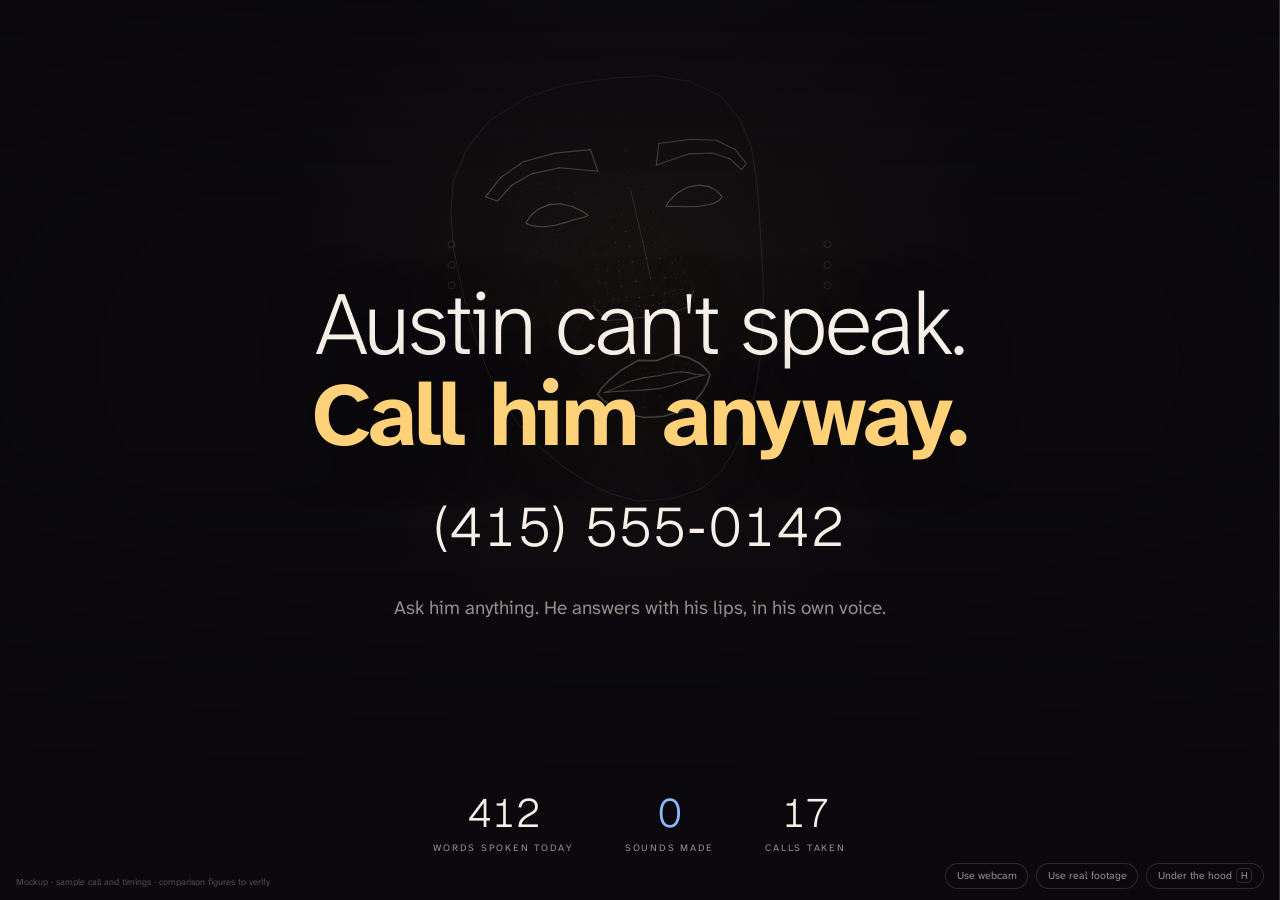
==== commit 7c427142: "chore: rename project from Reclaim to Silent Voice" ====
--- a/demo/dashboard/index.html
+++ b/demo/dashboard/index.html
@@ -1,4 +1,4 @@
-<!doctype html><html><head><meta charset=utf8><meta name=viewport content="width=device-width,initial-scale=1"></head><body><title>Reclaim Call Console</title>
+<!doctype html><html><head><meta charset=utf8><meta name=viewport content="width=device-width,initial-scale=1"></head><body><title>Silent Voice Call Console</title>
 <meta name="claude:viewport-fit-sides" content="cover">
 <link rel="preconnect" href="https://fonts.googleapis.com">
 <link rel="preconnect" href="https://fonts.gstatic.com" crossorigin>
@@ -194,7 +194,7 @@
     <div class="hud">
       <div class="top">
         <div>
-          <div class="mark"><svg viewBox="0 0 26 26" aria-hidden="true"><path d="M3 13c3-5 6-5 10 0s7 5 10 0" fill="none" stroke="#8fb8ff" stroke-width="2.4" stroke-linecap="round"/><path d="M3 13c3 5 6 5 10 0" fill="none" stroke="#ffd27a" stroke-width="2.4" stroke-linecap="round"/></svg>Reclaim</div>
+          <div class="mark"><svg viewBox="0 0 26 26" aria-hidden="true"><path d="M3 13c3-5 6-5 10 0s7 5 10 0" fill="none" stroke="#8fb8ff" stroke-width="2.4" stroke-linecap="round"/><path d="M3 13c3 5 6 5 10 0" fill="none" stroke="#ffd27a" stroke-width="2.4" stroke-linecap="round"/></svg>Silent Voice</div>
           <div class="rec"><i></i><span>LIVE CALL</span><span id="clock">00:00</span></div>
         </div>
         <div class="sound"><span class="lab">Sound from Austin</span><div class="meter" id="meter"></div><b>0</b></div>
